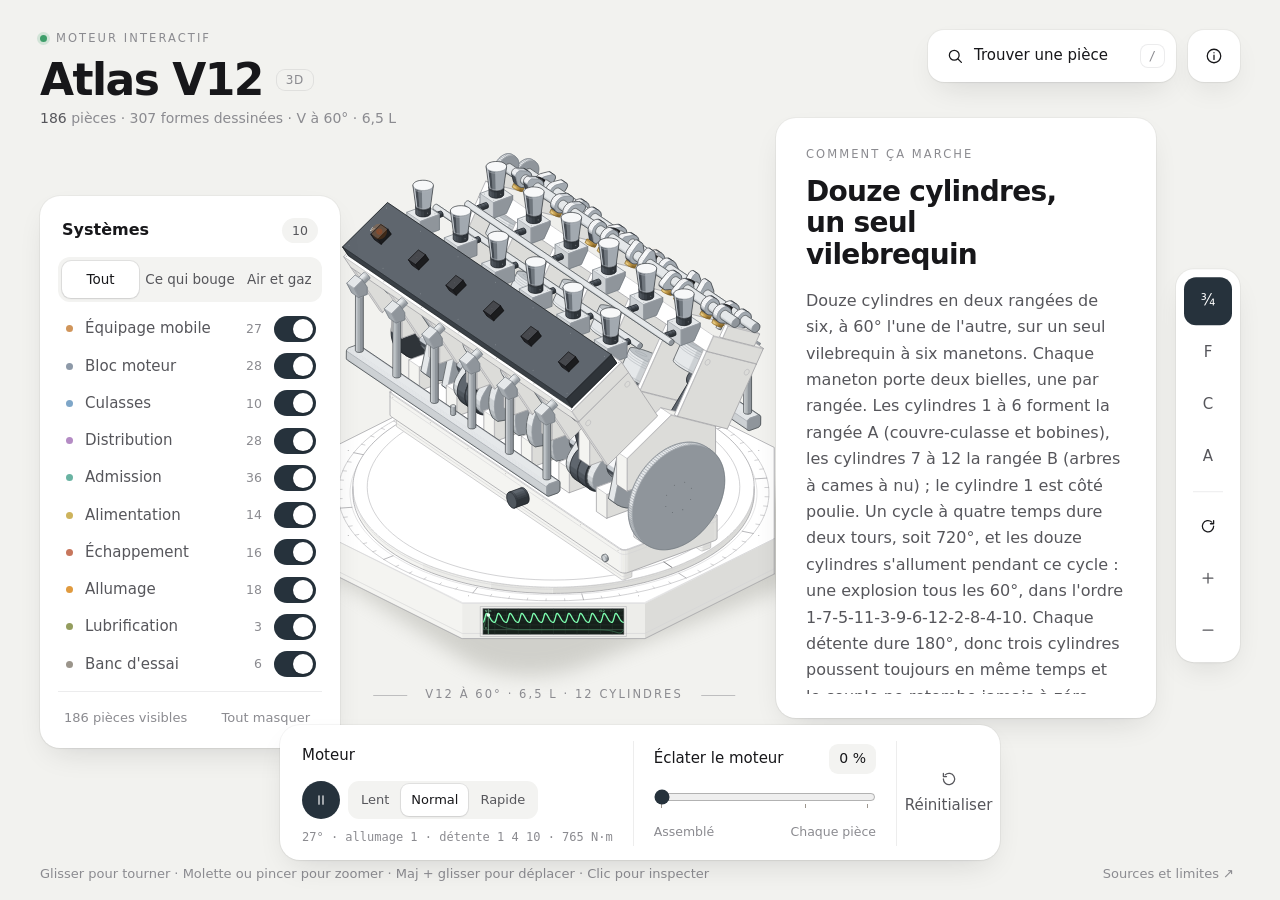
==== v12-light.html @ ca73484e "Deploy Atlas V12 to GitHub Pages" ====
<!doctype html><html lang="fr"><head><meta charset="utf-8"><meta name="viewport" content="width=device-width, initial-scale=1"><title>Atlas V12 · moteur interactif</title><style>
.iso{
  --anatomy-page:#0b0b0b;--anatomy-card:#131313;--anatomy-text:#a3a3a3;--anatomy-strong:#e6e6e6;--anatomy-muted:#6e6e6e;
  --anatomy-paper:#131313;--anatomy-face:#1b1b1b;--anatomy-top:#1c1c1c;
  --anatomy-shade-0:#0f0f0f;--anatomy-shade-1:#121212;--anatomy-shade-2:#151515;--anatomy-shade-3:#181818;
  --anatomy-lit-top:#262626;--anatomy-lit-shade:#1d1d1d;
  --anatomy-hi:#d4d4d4;--anatomy-mid:#6a6a6a;--anatomy-lo:#3e3e3e;--anatomy-faint:#2a2a2a;--anatomy-lit:#ffffff;
  --anatomy-halo:#050505;--anatomy-halo-opacity:.9;--anatomy-dot:#e6e6e6;
  --anatomy-red:#ff6b6b;--anatomy-green:#6be0a0;--anatomy-blue:#6b9bff;
  --anatomy-weight:.6px;--anatomy-ease:cubic-bezier(.32,.72,0,1);
  --anatomy-mono:ui-monospace,"SF Mono",Menlo,Consolas,monospace;
  --anatomy-lift:inset 0 1px 0 0 #ffffff0a,inset 0 0 0 1px #ffffff06,0 0 0 1px #00000026,0 1px 1px -.5px #00000014,0 3px 3px -1.5px #00000014,0 6px 6px -3px #00000014,0 12px 12px -6px #00000014;
}
.iso[data-theme="light"]{
  --anatomy-page:#f2f2ef;--anatomy-card:#fbfbfa;--anatomy-text:#57575a;--anatomy-strong:#18181a;--anatomy-muted:#8c8c90;
  --anatomy-paper:#fbfbfa;--anatomy-face:#ffffff;--anatomy-top:#ffffff;
  --anatomy-shade-0:#dcdcd9;--anatomy-shade-1:#e5e5e2;--anatomy-shade-2:#ededea;--anatomy-shade-3:#f4f4f1;
  --anatomy-lit-top:#ffffff;--anatomy-lit-shade:#eeeeeb;
  --anatomy-hi:#26262a;--anatomy-mid:#8a8a8f;--anatomy-lo:#b4b4b8;--anatomy-faint:#d4d4d6;--anatomy-lit:#000000;
  --anatomy-halo:#8a8a80;--anatomy-halo-opacity:.32;--anatomy-dot:#3a3a3e;
  --anatomy-red:#e5484d;--anatomy-green:#30a46c;--anatomy-blue:#3e63dd;
  --anatomy-lift:inset 0 1px 0 0 #ffffff,0 0 0 1px #0000000f,0 1px 1px -.5px #0000000a,0 3px 3px -1.5px #0000000a,0 6px 6px -3px #0000000a,0 12px 12px -6px #0000000a;
}
.iso-svg{display:block;width:100%;height:auto;overflow:visible}
.iso-svg path,.iso-svg circle{vector-effect:non-scaling-stroke}
.iso-fill{fill:var(--anatomy-paper);stroke:none}
.iso-solid[data-lit]>.iso-fill{fill:var(--anatomy-face)}
.iso-shade,.iso-top{stroke:none}
.iso-shade[data-shade="0"]{fill:var(--anatomy-shade-0)}
.iso-shade[data-shade="1"]{fill:var(--anatomy-shade-1)}
.iso-shade[data-shade="2"]{fill:var(--anatomy-shade-2)}
.iso-shade[data-shade="3"]{fill:var(--anatomy-shade-3)}
.iso-top{fill:var(--anatomy-top)}
.iso-solid[data-lit]>.iso-top{fill:var(--anatomy-lit-top)}
.iso-solid[data-lit]>.iso-shade{fill:var(--anatomy-lit-shade)}
.iso-solid[data-seamless]>.iso-shade,.iso-solid[data-seamless]>.iso-top{stroke-width:.4;stroke-linejoin:round}
.iso-solid[data-seamless]>.iso-shade[data-shade="0"]{stroke:var(--anatomy-shade-0)}
.iso-solid[data-seamless]>.iso-shade[data-shade="1"]{stroke:var(--anatomy-shade-1)}
.iso-solid[data-seamless]>.iso-shade[data-shade="2"]{stroke:var(--anatomy-shade-2)}
.iso-solid[data-seamless]>.iso-shade[data-shade="3"]{stroke:var(--anatomy-shade-3)}
.iso-solid[data-seamless]>.iso-top{stroke:var(--anatomy-top)}
.iso-solid[data-seamless][data-lit]>.iso-top{stroke:var(--anatomy-lit-top)}
.iso-solid[data-seamless][data-lit]>.iso-shade{stroke:var(--anatomy-lit-shade)}
.iso-solid[data-lit]>.iso-edge{stroke:var(--anatomy-lit)}
.iso-halo{fill:var(--anatomy-halo);stroke:none;filter:blur(9px);opacity:var(--anatomy-halo-opacity);transform:translateY(3px)}
.iso-line{fill:none;stroke:var(--anatomy-lo);stroke-width:var(--anatomy-weight);stroke-linecap:round;stroke-linejoin:round}
.iso-line[data-tone="hi"]{stroke:var(--anatomy-hi)}
.iso-line[data-tone="mid"]{stroke:var(--anatomy-mid)}
.iso-line[data-tone="lo"]{stroke:var(--anatomy-lo)}
.iso-line[data-tone="faint"]{stroke:var(--anatomy-faint)}
.iso-line[data-tone="lit"]{stroke:var(--anatomy-lit)}
.iso-line[data-tone="red"]{stroke:var(--anatomy-red)}
.iso-line[data-tone="green"]{stroke:var(--anatomy-green)}
.iso-line[data-tone="blue"]{stroke:var(--anatomy-blue)}
.iso-line[data-dotted]{stroke-dasharray:.01 3.5;stroke-width:1}
.iso-line[data-dashed]{stroke-dasharray:3 3}
.iso-line[data-flow]{stroke-dasharray:2 6}
.iso-wire-end{fill:var(--anatomy-paper);stroke:var(--anatomy-lo);stroke-width:var(--anatomy-weight)}
.iso-wire[data-tone="hi"] .iso-wire-end{stroke:var(--anatomy-hi)}
.iso-wire[data-tone="mid"] .iso-wire-end{stroke:var(--anatomy-mid)}
.iso-wire[data-tone="faint"] .iso-wire-end{stroke:var(--anatomy-faint)}
.iso-wire[data-tone="lit"] .iso-wire-end{stroke:var(--anatomy-lit)}
.iso-dots circle{fill:var(--anatomy-dot);stroke:none;opacity:.32}
.iso-dots[data-tone="hi"] circle{opacity:.85}
.iso-dots[data-tone="mid"] circle{opacity:.45}
.iso-dots[data-tone="lo"] circle{opacity:.22}
.iso-dots[data-tone="faint"] circle{opacity:.12}
.iso-face-text{fill:var(--anatomy-mid);font-family:var(--anatomy-mono);letter-spacing:.04em}
.iso-face-text[data-tone="hi"]{fill:var(--anatomy-hi)}
.iso-face-text[data-tone="lo"]{fill:var(--anatomy-lo)}
.iso-face-text[data-tone="faint"]{fill:var(--anatomy-faint)}
.tb-body{fill:var(--anatomy-shade-2);stroke:none}
.tb-shine{fill:var(--anatomy-top);stroke:none}
.tb-shade{fill:var(--anatomy-shade-0);stroke:none}
.tb-ring{fill:none;stroke:var(--anatomy-lo);stroke-width:.45;stroke-linecap:butt;stroke-linejoin:round}
.tb-ring[data-tone="mid"]{stroke:var(--anatomy-mid)}
.tb-ring[data-tone="faint"]{stroke:var(--anatomy-faint)}
.tb-ring[data-tone="hi"]{stroke:var(--anatomy-hi)}
@keyframes iso-flow{to{stroke-dashoffset:-32}}
@keyframes iso-pulse{0%,100%{opacity:.18}12%{opacity:1}40%{opacity:.18}}
.iso-line[data-flow]{animation:iso-flow 1600ms linear infinite}
.iso-dots circle[data-pulse]{animation:iso-pulse 1600ms steps(1,end) infinite;animation-delay:var(--pulse-at,0ms)}
.iso-figure{margin:32px 0 36px}
.iso-plate{position:relative;padding:52px 24px;border-radius:0;background:var(--anatomy-card);box-shadow:0 0 0 1px var(--anatomy-mid);--anatomy-paper:var(--anatomy-card)}
.iso-plate-corners{position:absolute;inset:18px 20px;pointer-events:none}
.iso-plate-corner{position:absolute;color:var(--anatomy-muted);font-family:var(--anatomy-mono);font-size:10.5px;line-height:1;letter-spacing:.04em;white-space:nowrap}
.iso-plate-corner[data-corner="fig"]{top:0;left:0;color:var(--anatomy-text)}
.iso-plate-corner[data-corner="title"]{top:0;right:0;text-transform:uppercase;letter-spacing:.1em}
.iso-plate-corner[data-corner="hint"]{bottom:0;left:0;text-transform:uppercase;letter-spacing:.1em}
.iso-plate-corner[data-corner="readout"]{right:0;bottom:0;color:var(--anatomy-text);font-variant-numeric:tabular-nums}
.iso-plate .iso-svg{margin:0 auto}
.iso-legend{display:grid;gap:8px;margin-top:12px;color:var(--anatomy-muted);font-size:13px;line-height:1.55}
.iso-keys{display:flex;flex-wrap:wrap;gap:6px 18px}
.iso-key{display:inline-flex;align-items:center;gap:7px}
.iso-swatch{width:16px;height:10px;flex:none;overflow:visible}
.iso-swatch path{fill:none;stroke:var(--anatomy-hi);stroke-width:1;vector-effect:non-scaling-stroke;stroke-linejoin:round;stroke-linecap:round}
.iso-swatch[data-mark="raised"] path,.iso-swatch[data-mark="flat"] path{stroke:var(--anatomy-mid)}
.iso-swatch[data-mark="lit"] path{stroke:var(--anatomy-lit)}
.iso-swatch[data-mark="dim"] path{stroke:var(--anatomy-lo)}
.iso-swatch[data-mark="dotted"] path{stroke-dasharray:.01 3;stroke-width:1.4}
.iso-swatch[data-mark="dashed"] path{stroke-dasharray:3 2.5}
.iso-swatch[data-mark="red"] path{stroke:var(--anatomy-red)}
.iso-swatch[data-mark="green"] path{stroke:var(--anatomy-green)}
.iso-swatch[data-mark="blue"] path{stroke:var(--anatomy-blue)}
.iso-swatch-crease{stroke:var(--anatomy-lo)!important}
@media (max-width:560px){.iso-plate{padding:48px 12px 70px}.iso-plate-corner[data-corner="hint"]{bottom:18px}}
@media (prefers-reduced-motion:reduce){.iso-line[data-flow],.iso-dots circle[data-pulse]{animation:none}}

*{box-sizing:border-box}
html{color-scheme:dark}
body[data-theme="light"]{color-scheme:light}
body{margin:0;background:var(--anatomy-page);color:var(--anatomy-text);font:14px/1.6 ui-sans-serif,system-ui,-apple-system,"Segoe UI",sans-serif;-webkit-font-smoothing:antialiased}
.iso-page{width:min(1600px,100% - 32px);margin:64px auto 96px}
</style></head><body class="iso" data-theme="light"><main class="iso-page"><style>.iso-live{--tn-0:var(--anatomy-shade-0);--tn-1:var(--anatomy-shade-1);--tn-2:var(--anatomy-shade-2);--tn-3:var(--anatomy-shade-3);--tn-4:var(--anatomy-top)}
.iso-live [data-mat]{--tn-0:var(--anatomy-shade-0);--tn-1:var(--anatomy-shade-1);--tn-2:var(--anatomy-shade-2);--tn-3:var(--anatomy-shade-3);--tn-4:var(--anatomy-top)}
.iso-live [data-lit]{--tn-0:var(--anatomy-lit-shade);--tn-1:var(--anatomy-lit-shade);--tn-2:var(--anatomy-lit-shade);--tn-3:var(--anatomy-lit-shade);--tn-4:var(--anatomy-lit-top)}
.iso-tn{stroke-width:.4;stroke-linejoin:round;--ta:var(--tn-0);--tb:var(--tn-1);fill:color-mix(in srgb,var(--ta) calc(100% - var(--f,0) * 100%),var(--tb));stroke:color-mix(in srgb,var(--ta) calc(100% - var(--f,0) * 100%),var(--tb))}
.iso-tn[data-b="1"]{--ta:var(--tn-1);--tb:var(--tn-2)}
.iso-tn[data-b="2"]{--ta:var(--tn-2);--tb:var(--tn-3)}
.iso-tn[data-b="3"]{--ta:var(--tn-3);--tb:var(--tn-4)}
[data-mat="gold"]{--anatomy-paper:#3f3521;--anatomy-face:#4b3f28;--anatomy-top:#5a4c31;--anatomy-shade-0:#2b2416;--anatomy-shade-1:#352c1b;--anatomy-shade-2:#3f3521;--anatomy-shade-3:#4b3f28;--anatomy-lit-top:#6a5a3b;--anatomy-lit-shade:#4f4329;--anatomy-hi:#e6d2a3;--anatomy-mid:#8a7550;--anatomy-lo:#5e4e33;--anatomy-faint:#463a26;--anatomy-dot:#e6d2a3;--anatomy-lit:#fff3d6;--mat-body:#4a3e27;--mat-shine:#8c7853;--mat-shade:#251f13;--mat-edge:#e6d2a3}
.iso[data-theme="light"] [data-mat="gold"]{--anatomy-paper:#d3bb88;--anatomy-face:#e4d2a8;--anatomy-top:#f1e5c6;--anatomy-shade-0:#a1844f;--anatomy-shade-1:#bc9f69;--anatomy-shade-2:#d3bb88;--anatomy-shade-3:#e4d2a8;--anatomy-lit-top:#f8efd8;--anatomy-lit-shade:#dfcb9c;--anatomy-hi:#4b3920;--anatomy-mid:#86693f;--anatomy-lo:#a98c5b;--anatomy-faint:#c1a676;--anatomy-dot:#4a381f;--anatomy-lit:#2a1d0c;--mat-body:#cdb07a;--mat-shine:#f3e8cc;--mat-shade:#8e7044;--mat-edge:#4b3920}
.iso[data-theme="dark"] [data-mat="gold"]{--anatomy-paper:#3f3521;--anatomy-face:#4b3f28;--anatomy-top:#5a4c31;--anatomy-shade-0:#2b2416;--anatomy-shade-1:#352c1b;--anatomy-shade-2:#3f3521;--anatomy-shade-3:#4b3f28;--anatomy-lit-top:#6a5a3b;--anatomy-lit-shade:#4f4329;--anatomy-hi:#e6d2a3;--anatomy-mid:#8a7550;--anatomy-lo:#5e4e33;--anatomy-faint:#463a26;--anatomy-dot:#e6d2a3;--anatomy-lit:#fff3d6;--mat-body:#4a3e27;--mat-shine:#8c7853;--mat-shade:#251f13;--mat-edge:#e6d2a3}
[data-mat="chrome"]{--anatomy-paper:#2a2e32;--anatomy-face:#4a5056;--anatomy-top:#6e757c;--anatomy-shade-0:#2e3236;--anatomy-shade-1:#24272b;--anatomy-shade-2:#1a1d20;--anatomy-shade-3:#4a5056;--anatomy-lit-top:#848b92;--anatomy-lit-shade:#3a3f44;--anatomy-hi:#dfe3e7;--anatomy-mid:#7c838a;--anatomy-lo:#4d5359;--anatomy-faint:#363b40;--anatomy-dot:#e4e7ea;--anatomy-lit:#ffffff;--mat-body:#34393e;--mat-shine:#9aa1a8;--mat-shade:#16191b;--mat-edge:#dfe3e7}
.iso[data-theme="light"] [data-mat="chrome"]{--anatomy-paper:#8e959c;--anatomy-face:#c3c8cd;--anatomy-top:#f7f8f9;--anatomy-shade-0:#a2a9b0;--anatomy-shade-1:#6f767d;--anatomy-shade-2:#454b52;--anatomy-shade-3:#cacfd4;--anatomy-lit-top:#ffffff;--anatomy-lit-shade:#bcc2c8;--anatomy-hi:#202428;--anatomy-mid:#585e65;--anatomy-lo:#878d94;--anatomy-faint:#a9afb5;--anatomy-dot:#2a2e33;--anatomy-lit:#000000;--mat-body:#8b9299;--mat-shine:#fbfcfd;--mat-shade:#3c4248;--mat-edge:#202428}
.iso[data-theme="dark"] [data-mat="chrome"]{--anatomy-paper:#2a2e32;--anatomy-face:#4a5056;--anatomy-top:#6e757c;--anatomy-shade-0:#2e3236;--anatomy-shade-1:#24272b;--anatomy-shade-2:#1a1d20;--anatomy-shade-3:#4a5056;--anatomy-lit-top:#848b92;--anatomy-lit-shade:#3a3f44;--anatomy-hi:#dfe3e7;--anatomy-mid:#7c838a;--anatomy-lo:#4d5359;--anatomy-faint:#363b40;--anatomy-dot:#e4e7ea;--anatomy-lit:#ffffff;--mat-body:#34393e;--mat-shine:#9aa1a8;--mat-shade:#16191b;--mat-edge:#dfe3e7}
[data-mat="steel"]{--anatomy-paper:#2c3034;--anatomy-face:#34393d;--anatomy-top:#3e4348;--anatomy-shade-0:#1f2225;--anatomy-shade-1:#25292c;--anatomy-shade-2:#2c3034;--anatomy-shade-3:#34393d;--anatomy-lit-top:#4a5056;--anatomy-lit-shade:#33383c;--anatomy-hi:#d0d4d8;--anatomy-mid:#727980;--anatomy-lo:#4a5056;--anatomy-faint:#33383d;--anatomy-dot:#d8dce0;--anatomy-lit:#ffffff;--mat-body:#30353a;--mat-shine:#5c6369;--mat-shade:#1a1d20;--mat-edge:#d0d4d8}
.iso[data-theme="light"] [data-mat="steel"]{--anatomy-paper:#b8bdc1;--anatomy-face:#cdd1d4;--anatomy-top:#e5e8ea;--anatomy-shade-0:#8f959b;--anatomy-shade-1:#a4aaaf;--anatomy-shade-2:#b8bdc1;--anatomy-shade-3:#cdd1d4;--anatomy-lit-top:#f1f3f4;--anatomy-lit-shade:#c6cacd;--anatomy-hi:#2b2f33;--anatomy-mid:#6b7177;--anatomy-lo:#959ba1;--anatomy-faint:#aeb3b8;--anatomy-dot:#33373b;--anatomy-lit:#000000;--mat-body:#b3b8bd;--mat-shine:#eef0f2;--mat-shade:#7d8389;--mat-edge:#2b2f33}
.iso[data-theme="dark"] [data-mat="steel"]{--anatomy-paper:#2c3034;--anatomy-face:#34393d;--anatomy-top:#3e4348;--anatomy-shade-0:#1f2225;--anatomy-shade-1:#25292c;--anatomy-shade-2:#2c3034;--anatomy-shade-3:#34393d;--anatomy-lit-top:#4a5056;--anatomy-lit-shade:#33383c;--anatomy-hi:#d0d4d8;--anatomy-mid:#727980;--anatomy-lo:#4a5056;--anatomy-faint:#33383d;--anatomy-dot:#d8dce0;--anatomy-lit:#ffffff;--mat-body:#30353a;--mat-shine:#5c6369;--mat-shade:#1a1d20;--mat-edge:#d0d4d8}
[data-mat="gunmetal"]{--anatomy-paper:#1d2125;--anatomy-face:#22272b;--anatomy-top:#2a2f34;--anatomy-shade-0:#15181b;--anatomy-shade-1:#191c20;--anatomy-shade-2:#1d2125;--anatomy-shade-3:#22272b;--anatomy-lit-top:#323840;--anatomy-lit-shade:#20252a;--anatomy-hi:#a9b0b7;--anatomy-mid:#5c636a;--anatomy-lo:#3a4046;--anatomy-faint:#2a2f34;--anatomy-dot:#b8bec4;--anatomy-lit:#ffffff;--mat-body:#1f2327;--mat-shine:#3a4046;--mat-shade:#111316;--mat-edge:#a9b0b7}
.iso[data-theme="light"] [data-mat="gunmetal"]{--anatomy-paper:#444a51;--anatomy-face:#50575e;--anatomy-top:#5f666e;--anatomy-shade-0:#2f3439;--anatomy-shade-1:#393f45;--anatomy-shade-2:#444a51;--anatomy-shade-3:#50575e;--anatomy-lit-top:#6d757d;--anatomy-lit-shade:#4b5258;--anatomy-hi:#0f1113;--anatomy-mid:#1d2125;--anatomy-lo:#272b30;--anatomy-faint:#30353a;--anatomy-dot:#b0b5ba;--anatomy-lit:#000000;--mat-body:#3d4349;--mat-shine:#6e757c;--mat-shade:#24282c;--mat-edge:#0f1113}
.iso[data-theme="dark"] [data-mat="gunmetal"]{--anatomy-paper:#1d2125;--anatomy-face:#22272b;--anatomy-top:#2a2f34;--anatomy-shade-0:#15181b;--anatomy-shade-1:#191c20;--anatomy-shade-2:#1d2125;--anatomy-shade-3:#22272b;--anatomy-lit-top:#323840;--anatomy-lit-shade:#20252a;--anatomy-hi:#a9b0b7;--anatomy-mid:#5c636a;--anatomy-lo:#3a4046;--anatomy-faint:#2a2f34;--anatomy-dot:#b8bec4;--anatomy-lit:#ffffff;--mat-body:#1f2327;--mat-shine:#3a4046;--mat-shade:#111316;--mat-edge:#a9b0b7}
[data-mat="rubber"]{--anatomy-paper:#121213;--anatomy-face:#161618;--anatomy-top:#1c1c1f;--anatomy-shade-0:#0c0c0d;--anatomy-shade-1:#0f0f10;--anatomy-shade-2:#121213;--anatomy-shade-3:#161618;--anatomy-lit-top:#232327;--anatomy-lit-shade:#141416;--anatomy-hi:#8c8e92;--anatomy-mid:#4a4c50;--anatomy-lo:#2c2d30;--anatomy-faint:#1f2023;--anatomy-dot:#9a9ca0;--anatomy-lit:#ffffff;--mat-body:#131315;--mat-shine:#2b2c30;--mat-shade:#0a0a0b;--mat-edge:#8c8e92}
.iso[data-theme="light"] [data-mat="rubber"]{--anatomy-paper:#2a2b2e;--anatomy-face:#34363a;--anatomy-top:#46484d;--anatomy-shade-0:#1b1c1e;--anatomy-shade-1:#222326;--anatomy-shade-2:#2a2b2e;--anatomy-shade-3:#34363a;--anatomy-lit-top:#55575c;--anatomy-lit-shade:#2f3134;--anatomy-hi:#070708;--anatomy-mid:#111214;--anatomy-lo:#18191b;--anatomy-faint:#1f2023;--anatomy-dot:#6a6c70;--anatomy-lit:#000000;--mat-body:#27282b;--mat-shine:#5b5d62;--mat-shade:#121314;--mat-edge:#050506}
.iso[data-theme="dark"] [data-mat="rubber"]{--anatomy-paper:#121213;--anatomy-face:#161618;--anatomy-top:#1c1c1f;--anatomy-shade-0:#0c0c0d;--anatomy-shade-1:#0f0f10;--anatomy-shade-2:#121213;--anatomy-shade-3:#161618;--anatomy-lit-top:#232327;--anatomy-lit-shade:#141416;--anatomy-hi:#8c8e92;--anatomy-mid:#4a4c50;--anatomy-lo:#2c2d30;--anatomy-faint:#1f2023;--anatomy-dot:#9a9ca0;--anatomy-lit:#ffffff;--mat-body:#131315;--mat-shine:#2b2c30;--mat-shade:#0a0a0b;--mat-edge:#8c8e92}
[data-mat="brass"]{--anatomy-paper:#3d3017;--anatomy-face:#49391c;--anatomy-top:#574523;--anatomy-shade-0:#2a210f;--anatomy-shade-1:#332813;--anatomy-shade-2:#3d3017;--anatomy-shade-3:#49391c;--anatomy-lit-top:#66522b;--anatomy-lit-shade:#45371b;--anatomy-hi:#e9cf8a;--anatomy-mid:#8e7438;--anatomy-lo:#5e4c25;--anatomy-faint:#44371c;--anatomy-dot:#e9cf8a;--anatomy-lit:#fff0c8;--mat-body:#433419;--mat-shine:#8a6f36;--mat-shade:#21190b;--mat-edge:#e9cf8a}
.iso[data-theme="light"] [data-mat="brass"]{--anatomy-paper:#bd9646;--anatomy-face:#d2ad5b;--anatomy-top:#e6c87e;--anatomy-shade-0:#8a6a2c;--anatomy-shade-1:#a47f38;--anatomy-shade-2:#bd9646;--anatomy-shade-3:#d2ad5b;--anatomy-lit-top:#f0d796;--anatomy-lit-shade:#c8a252;--anatomy-hi:#3f2e0e;--anatomy-mid:#765a24;--anatomy-lo:#9a7a3c;--anatomy-faint:#b08c46;--anatomy-dot:#3a2a0c;--anatomy-lit:#1f1606;--mat-body:#b8913f;--mat-shine:#efd795;--mat-shade:#7d5f26;--mat-edge:#3f2e0e}
.iso[data-theme="dark"] [data-mat="brass"]{--anatomy-paper:#3d3017;--anatomy-face:#49391c;--anatomy-top:#574523;--anatomy-shade-0:#2a210f;--anatomy-shade-1:#332813;--anatomy-shade-2:#3d3017;--anatomy-shade-3:#49391c;--anatomy-lit-top:#66522b;--anatomy-lit-shade:#45371b;--anatomy-hi:#e9cf8a;--anatomy-mid:#8e7438;--anatomy-lo:#5e4c25;--anatomy-faint:#44371c;--anatomy-dot:#e9cf8a;--anatomy-lit:#fff0c8;--mat-body:#433419;--mat-shine:#8a6f36;--mat-shade:#21190b;--mat-edge:#e9cf8a}
[data-mat="copper"]{--anatomy-paper:#3d1f13;--anatomy-face:#492617;--anatomy-top:#582e1c;--anatomy-shade-0:#2a160d;--anatomy-shade-1:#331a10;--anatomy-shade-2:#3d1f13;--anatomy-shade-3:#492617;--anatomy-lit-top:#673722;--anatomy-lit-shade:#432215;--anatomy-hi:#eaa985;--anatomy-mid:#8f5236;--anatomy-lo:#5f3624;--anatomy-faint:#45271a;--anatomy-dot:#eaa985;--anatomy-lit:#ffe0cc;--mat-body:#42221a;--mat-shine:#8a4c31;--mat-shade:#1f0f08;--mat-edge:#eaa985}
.iso[data-theme="light"] [data-mat="copper"]{--anatomy-paper:#b3633e;--anatomy-face:#c9784f;--anatomy-top:#df9670;--anatomy-shade-0:#7c4128;--anatomy-shade-1:#9a5132;--anatomy-shade-2:#b3633e;--anatomy-shade-3:#c9784f;--anatomy-lit-top:#eaa985;--anatomy-lit-shade:#be6d46;--anatomy-hi:#3a1a0c;--anatomy-mid:#6e3820;--anatomy-lo:#925037;--anatomy-faint:#a65d3f;--anatomy-dot:#3a1a0c;--anatomy-lit:#1c0b04;--mat-body:#ad5f3b;--mat-shine:#f0b896;--mat-shade:#6e3720;--mat-edge:#3a1a0c}
.iso[data-theme="dark"] [data-mat="copper"]{--anatomy-paper:#3d1f13;--anatomy-face:#492617;--anatomy-top:#582e1c;--anatomy-shade-0:#2a160d;--anatomy-shade-1:#331a10;--anatomy-shade-2:#3d1f13;--anatomy-shade-3:#492617;--anatomy-lit-top:#673722;--anatomy-lit-shade:#432215;--anatomy-hi:#eaa985;--anatomy-mid:#8f5236;--anatomy-lo:#5f3624;--anatomy-faint:#45271a;--anatomy-dot:#eaa985;--anatomy-lit:#ffe0cc;--mat-body:#42221a;--mat-shine:#8a4c31;--mat-shade:#1f0f08;--mat-edge:#eaa985}
[data-mat] .tb-body{fill:var(--mat-body)}
[data-mat] .tb-shine{fill:var(--mat-shine)}
[data-mat] .tb-shade{fill:var(--mat-shade)}
[data-mat] .tb-edge{stroke:var(--mat-edge)}
.tb[data-hue="red"]{--tb-ink:var(--anatomy-red)}
.tb[data-hue="green"]{--tb-ink:var(--anatomy-green)}
.tb[data-hue="blue"]{--tb-ink:var(--anatomy-blue)}
.tb[data-hue] .tb-body{fill:color-mix(in srgb,var(--tb-ink) 54%,var(--anatomy-shade-2))}
.tb[data-hue] .tb-shine{fill:color-mix(in srgb,var(--tb-ink) 16%,var(--anatomy-top))}
.tb[data-hue] .tb-shade{fill:color-mix(in srgb,var(--tb-ink) 30%,var(--anatomy-hi))}
.tb[data-hue] .tb-edge{stroke:color-mix(in srgb,var(--tb-ink) 38%,var(--anatomy-hi))}
.tb[data-hue][data-mat] .tb-body{fill:color-mix(in srgb,var(--tb-ink) 62%,var(--mat-body))}
.tb[data-hue][data-mat] .tb-shine{fill:color-mix(in srgb,var(--tb-ink) 22%,var(--mat-shine))}
.tb[data-hue][data-mat] .tb-shade{fill:color-mix(in srgb,var(--tb-ink) 46%,var(--mat-shade))}
.tb[data-hue][data-mat] .tb-edge{stroke:color-mix(in srgb,var(--tb-ink) 30%,var(--mat-edge))}
.iso-turn{position:relative}
.iso-turn>.iso-layer{position:absolute;inset:0;width:100%;height:100%;pointer-events:none}
/* every colour is a token: dark values first, light overrides after, dark again for a dark page section on a light page */
.v12-app {
  --v12-card: #161616;
  --v12-card-2: #202020;
  --v12-line: rgba(255, 255, 255, 0.08);
  --v12-strong: #ececec;
  --v12-text: #a6a6a6;
  --v12-muted: #727272;
  --v12-ink: #e9e9e9;
  --v12-ink-text: #111111;
  --v12-switch-off: #3a3a3a;
  --v12-shadow: 0 0 0 1px rgba(255, 255, 255, 0.05), 0 12px 32px -10px rgba(0, 0, 0, 0.7);
  --v12-live: #5cc98d;
  --v12-focus: #7cc8bd;
  /* the selected piece's ramp, darkest shade to lit top, and its line tones */
  --v12-pick-0: #123c39;
  --v12-pick-1: #17504b;
  --v12-pick-2: #1d645e;
  --v12-pick-3: #247a72;
  --v12-pick-4: #2f938a;
  --v12-pick-hi: #bdf2ea;
  --v12-pick-mid: #6cc6bb;
  --v12-pick-lo: #3a8e85;
  --v12-hover: #8fd8cd;
}
.iso[data-theme="light"] .v12-app {
  --v12-card: #ffffff;
  --v12-card-2: #f3f3f1;
  --v12-line: rgba(24, 24, 26, 0.08);
  --v12-strong: #17171a;
  --v12-text: #56565b;
  --v12-muted: #8b8b90;
  --v12-ink: #26323c;
  --v12-ink-text: #ffffff;
  --v12-switch-off: #d6d6d8;
  --v12-shadow: 0 0 0 1px rgba(24, 24, 26, 0.04), 0 1px 2px rgba(24, 24, 26, 0.04), 0 12px 32px -12px rgba(24, 24, 26, 0.16);
  --v12-live: #3e9e6a;
  --v12-focus: #2f8f86;
  --v12-pick-0: #3f9d93;
  --v12-pick-1: #5bb2a8;
  --v12-pick-2: #7cc6bd;
  --v12-pick-3: #a3d9d2;
  --v12-pick-4: #d3efeb;
  --v12-pick-hi: #0f4f49;
  --v12-pick-mid: #2b7a71;
  --v12-pick-lo: #5aa79e;
  --v12-hover: #2b8a80;
}
.iso[data-theme="dark"] .v12-app {
  --v12-card: #161616;
  --v12-card-2: #202020;
  --v12-line: rgba(255, 255, 255, 0.08);
  --v12-strong: #ececec;
  --v12-text: #a6a6a6;
  --v12-muted: #727272;
  --v12-ink: #e9e9e9;
  --v12-ink-text: #111111;
  --v12-switch-off: #3a3a3a;
  --v12-shadow: 0 0 0 1px rgba(255, 255, 255, 0.05), 0 12px 32px -10px rgba(0, 0, 0, 0.7);
  --v12-live: #5cc98d;
  --v12-focus: #7cc8bd;
  --v12-pick-0: #123c39;
  --v12-pick-1: #17504b;
  --v12-pick-2: #1d645e;
  --v12-pick-3: #247a72;
  --v12-pick-4: #2f938a;
  --v12-pick-hi: #bdf2ea;
  --v12-pick-mid: #6cc6bb;
  --v12-pick-lo: #3a8e85;
  --v12-hover: #8fd8cd;
}

/* ── the drawing ─────────────────────────────────────────────────────────────── */
.v12-stage {
  cursor: grab;
  touch-action: none;
  --v12-label: #e6e1d6;
  --v12-flash-halo: rgba(255, 170, 60, 0.3);
  --v12-flash-core: rgba(255, 236, 190, 0.92);
  --v12-spark-halo: rgba(255, 160, 40, 0.38);
  --v12-spark-core: #fff5d2;
  --v12-glass: #0e1311;
  --v12-grid: #26332c;
  --v12-zero: #4f6a5c;
  --v12-sum: #7dffb0;
  --v12-single: #3f7a58;
  --v12-cursor: #b8ffd4;
  --v12-dot: #e8fff0;
  --v12-text: #8fdcae;
}
.iso[data-theme="light"] .v12-stage {
  --v12-label: #f2ede2;
  --v12-flash-halo: rgba(255, 128, 10, 0.38);
  --v12-flash-core: rgba(232, 84, 0, 0.88);
  --v12-spark-halo: rgba(255, 120, 0, 0.42);
  --v12-spark-core: #e85400;
  --v12-glass: #16201b;
}
.iso[data-theme="dark"] .v12-stage {
  --v12-label: #e6e1d6;
  --v12-flash-halo: rgba(255, 170, 60, 0.3);
  --v12-flash-core: rgba(255, 236, 190, 0.92);
  --v12-spark-halo: rgba(255, 160, 40, 0.38);
  --v12-spark-core: #fff5d2;
  --v12-glass: #0e1311;
}
.v12-stage[data-drag="turn"] { cursor: grabbing; }
.v12-stage[data-drag="pan"] { cursor: move; }
.v12-stage:focus { outline: none; }
.v12-stage:focus-visible { outline: 2px solid var(--v12-focus); outline-offset: 6px; border-radius: 12px; }
.v12-stage > svg { transform-origin: 0 0; transform: var(--v12-view, none); overflow: visible; }
.v12-stage .v12-label { fill: var(--v12-label); letter-spacing: 0.6px; }
.v12-flash, .v12-spark { pointer-events: none; }
.v12-flash-halo { fill: var(--v12-flash-halo); }
.v12-flash-core { fill: var(--v12-flash-core); }
.v12-spark-halo { fill: var(--v12-spark-halo); }
.v12-spark-core { fill: var(--v12-spark-core); }
.v12-screen-glass { fill: var(--v12-glass); }
.v12-trace { fill: none; stroke-linejoin: round; vector-effect: non-scaling-stroke; }
.v12-sum { stroke: var(--v12-sum); stroke-width: 1.3; }
.v12-single { stroke: var(--v12-single); stroke-width: 0.8; }
.v12-scope .v12-grid { stroke: var(--v12-grid); }
.v12-scope .v12-zero { stroke: var(--v12-zero); }
.v12-cursor-line { stroke: var(--v12-cursor); stroke-width: 0.7; vector-effect: non-scaling-stroke; opacity: 0.7; }
.v12-cursor-dot { fill: var(--v12-dot); }
.v12-screen-text { fill: var(--v12-text); font-family: ui-monospace, "SF Mono", Menlo, monospace; }
.v12-screen-text[data-k="sum"] { fill: var(--v12-sum); }
.v12-screen-text[data-k="single"] { fill: var(--v12-single); }

/* pieces answer the pointer although their layers do not; hidden pieces neither draw nor answer */
.v12-stage [data-name] { pointer-events: auto; }
.v12-stage [data-name][data-off] { visibility: hidden; }
.v12-stage [data-name]:not([data-off]) { visibility: visible; }
.v12-stage[data-isolated] > svg .iso-halo, .v12-stage[data-bare] > svg .iso-halo { visibility: hidden; }
/* « Chaque pièce »: the copies on the mat take the stage over; the engine behind them stops answering */
.v12-inv { position: absolute; inset: 0; pointer-events: none; }
.v12-inv > svg { width: 100%; height: 100%; transform-origin: 0 0; transform: var(--v12-view, none); overflow: visible; }
.v12-stage[data-inv] > svg [data-name] { pointer-events: none; }
.v12-inv-halo { filter: blur(3px); transform: translateY(1.5px); opacity: calc(var(--anatomy-halo-opacity) * var(--p, 1)); }
.v12-inv-halo[data-off] { display: none; }
.v12-inv-tab { fill: var(--c); stroke: var(--anatomy-lo); stroke-width: 0.6; }
/* the hovered piece takes the accent on its lines; the selected one on its faces too */
.v12-stage [data-name][data-hover] { --anatomy-hi: var(--v12-hover); --anatomy-mid: var(--v12-hover); --anatomy-lo: var(--v12-hover); --anatomy-faint: var(--v12-hover); }
.v12-stage [data-name][data-pick] {
  --anatomy-paper: var(--v12-pick-2);
  --anatomy-face: var(--v12-pick-3);
  --anatomy-top: var(--v12-pick-4);
  --anatomy-shade-0: var(--v12-pick-0);
  --anatomy-shade-1: var(--v12-pick-1);
  --anatomy-shade-2: var(--v12-pick-2);
  --anatomy-shade-3: var(--v12-pick-3);
  --anatomy-lit-top: var(--v12-pick-4);
  --anatomy-lit-shade: var(--v12-pick-2);
  --tn-0: var(--v12-pick-0);
  --tn-1: var(--v12-pick-1);
  --tn-2: var(--v12-pick-2);
  --tn-3: var(--v12-pick-3);
  --tn-4: var(--v12-pick-4);
  --anatomy-hi: var(--v12-pick-hi);
  --anatomy-mid: var(--v12-pick-mid);
  --anatomy-lo: var(--v12-pick-lo);
  --anatomy-faint: var(--v12-pick-lo);
}

/* ── the explorer around it ──────────────────────────────────────────────────── */
.iso-page:has(.v12-app) { width: 100%; margin: 0; }
.v12-app {
  position: relative;
  height: 100dvh;
  min-height: 560px;
  overflow: hidden;
  color: var(--v12-text);
  font: 15px/1.55 ui-sans-serif, system-ui, -apple-system, "Segoe UI", Inter, sans-serif;
  -webkit-font-smoothing: antialiased;
}
.v12-app button { font: inherit; color: inherit; }
.v12-i { width: 18px; height: 18px; flex: none; fill: none; stroke: currentColor; stroke-width: 1.7; stroke-linecap: round; stroke-linejoin: round; }
.v12-panel { background: var(--v12-card); border-radius: 20px; box-shadow: var(--v12-shadow); }
.v12-btn { display: inline-flex; align-items: center; justify-content: center; gap: 10px; border: 0; background: transparent; cursor: pointer; border-radius: 12px; }
.v12-btn:focus-visible, .v12-app [data-view]:focus-visible, .v12-app [data-act]:focus-visible, .v12-chip:focus-visible, .v12-member:focus-visible, .v12-sys-name:focus-visible { outline: 2px solid var(--v12-focus); outline-offset: 2px; }
.v12-icon { width: 36px; height: 36px; border-radius: 50%; color: var(--v12-text); }
.v12-icon:hover { background: var(--v12-card-2); color: var(--v12-strong); }
.v12-eyebrow { display: flex; align-items: center; gap: 9px; font-size: 11.5px; font-weight: 500; letter-spacing: 0.18em; text-transform: uppercase; color: var(--v12-muted); }
.v12-eyebrow i { width: 7px; height: 7px; border-radius: 50%; background: var(--c); }
.v12-pulse { width: 7px; height: 7px; border-radius: 50%; background: var(--v12-live); box-shadow: 0 0 0 3px color-mix(in srgb, var(--v12-live) 18%, transparent); }

.v12-head { position: absolute; z-index: 4; left: 40px; top: 30px; pointer-events: none; }
.v12-title { margin: 10px 0 6px; display: flex; align-items: center; gap: 14px; color: var(--v12-strong); font-size: 44px; line-height: 1; font-weight: 650; letter-spacing: -0.035em; }
.v12-badge { padding: 4px 9px; border-radius: 8px; box-shadow: 0 0 0 1px var(--v12-line); font-size: 12px; font-weight: 500; letter-spacing: 0.04em; color: var(--v12-muted); }
.v12-sub { margin: 0; font-size: 14px; color: var(--v12-muted); font-variant-numeric: tabular-nums; }
.v12-sub b { font-weight: 500; color: var(--v12-text); }

.v12-tools { position: absolute; z-index: 4; right: 40px; top: 30px; display: flex; gap: 12px; }
.v12-tools > .v12-btn { height: 52px; background: var(--v12-card); box-shadow: var(--v12-shadow); border-radius: 16px; color: var(--v12-strong); }
.v12-find { padding: 0 12px 0 18px; min-width: 248px; justify-content: flex-start; font-size: 15px; }
.v12-find span { flex: 1; text-align: left; }
.v12-find kbd { font: 12px/1 var(--anatomy-mono); padding: 5px 8px; border-radius: 7px; box-shadow: 0 0 0 1px var(--v12-line); color: var(--v12-muted); }
.v12-tools > .v12-icon { width: 52px; }

/* systems */
.v12-systems { position: absolute; z-index: 4; left: 40px; top: 50%; transform: translateY(-46%); width: 300px; max-height: calc(100dvh - 290px); display: flex; flex-direction: column; padding: 20px 18px 14px; }
.v12-panel-head { display: flex; align-items: center; gap: 10px; padding: 2px 4px 14px; color: var(--v12-strong); font-size: 16px; font-weight: 600; }
.v12-panel-head > span { flex: 1; }
.v12-pill { min-width: 34px; padding: 3px 10px; border-radius: 99px; background: var(--v12-card-2); font-size: 12.5px; font-weight: 500; text-align: center; color: var(--v12-text); }
.v12-presets { display: grid; grid-template-columns: repeat(3, 1fr); gap: 2px; padding: 4px; margin-bottom: 8px; border-radius: 12px; background: var(--v12-card-2); }
.v12-presets button { border: 0; background: transparent; padding: 8px 4px; border-radius: 9px; font-size: 13.5px; color: var(--v12-text); cursor: pointer; white-space: nowrap; }
.v12-presets button[aria-pressed="true"] { background: var(--v12-card); color: var(--v12-strong); box-shadow: 0 1px 2px rgba(0, 0, 0, 0.08), 0 0 0 1px var(--v12-line); }
.v12-sys-list { list-style: none; margin: 0; padding: 0 2px; overflow-y: auto; overscroll-behavior: contain; flex: 1; min-height: 0; }
.v12-sys { display: flex; align-items: center; gap: 6px; }
.v12-sys-name { flex: 1; min-width: 0; display: flex; align-items: center; gap: 12px; padding: 7px 6px; border: 0; background: none; border-radius: 10px; cursor: pointer; text-align: left; color: var(--v12-strong); font-size: 15px; }
.v12-sys-name:hover { background: var(--v12-card-2); }
.v12-sys-name i { width: 7px; height: 7px; border-radius: 50%; background: var(--c); flex: none; }
.v12-sys-name span { flex: 1; min-width: 0; overflow: hidden; text-overflow: ellipsis; white-space: nowrap; }
.v12-sys-name b { font-weight: 400; font-size: 12.5px; color: var(--v12-muted); font-variant-numeric: tabular-nums; }
.v12-sys:not([data-on]) .v12-sys-name { color: var(--v12-muted); }
.v12-switch { position: relative; flex: none; width: 42px; height: 26px; margin-right: 4px; cursor: pointer; }
.v12-switch input { position: absolute; inset: 0; opacity: 0; margin: 0; cursor: pointer; }
.v12-switch span { position: absolute; inset: 0; border-radius: 99px; background: var(--v12-switch-off); transition: background 0.2s var(--anatomy-ease); pointer-events: none; }
.v12-switch span::after { content: ""; position: absolute; top: 3px; left: 3px; width: 20px; height: 20px; border-radius: 50%; background: #fff; box-shadow: 0 1px 3px rgba(0, 0, 0, 0.25); transition: transform 0.2s var(--anatomy-ease); }
.v12-switch input:checked + span { background: var(--v12-ink); }
.v12-switch input:checked + span::after { transform: translateX(16px); }
.iso[data-theme="dark"] .v12-switch input:checked + span::after, .iso:not([data-theme="light"]) .v12-switch input:checked + span::after { background: #161616; }
.v12-switch input:focus-visible + span { outline: 2px solid var(--v12-focus); outline-offset: 2px; }
.v12-panel-foot { display: flex; align-items: center; justify-content: space-between; gap: 8px; white-space: nowrap; margin-top: 8px; padding: 12px 6px 2px; border-top: 1px solid var(--v12-line); font-size: 13px; color: var(--v12-muted); font-variant-numeric: tabular-nums; }
.v12-link { border: 0; background: none; padding: 4px 6px; border-radius: 8px; color: var(--v12-muted); font-size: 13px; cursor: pointer; }
.v12-link:hover { color: var(--v12-strong); }

/* the stage, centred between the side panels */
.v12-main { position: absolute; inset: 0; z-index: 1; display: flex; align-items: center; justify-content: center; padding: 100px 0 220px; --v12-shift: -86px; }
.v12-figure { flex: none; margin: 0; width: min(calc((100dvh - 320px) * 1.357), calc(100vw - 120px)); transform: translateX(var(--v12-shift)); }
.v12-figure .iso-plate { padding: 0; background: transparent; box-shadow: none; border-radius: 0; --anatomy-paper: var(--anatomy-card); }
.v12-caption { position: absolute; z-index: 2; left: 50%; bottom: 196px; transform: translateX(calc(-50% + var(--v12-shift, 0px))); display: flex; align-items: center; gap: 18px; white-space: nowrap; font-size: 11.5px; letter-spacing: 0.18em; text-transform: uppercase; color: var(--v12-muted); pointer-events: none; }
.v12-caption i { width: 34px; height: 1px; background: currentColor; opacity: 0.5; }
.v12-tip { position: absolute; z-index: 5; display: flex; align-items: center; gap: 8px; max-width: 280px; padding: 8px 12px; border-radius: 12px; background: var(--v12-card); box-shadow: var(--v12-shadow); font-size: 13px; line-height: 1.3; color: var(--v12-strong); pointer-events: none; }
.v12-tip i { width: 7px; height: 7px; border-radius: 50%; background: var(--c); flex: none; }
.v12-tip b { font-weight: 600; }
.v12-tip span { color: var(--v12-muted); }

/* the view column on the right edge */
.v12-views { position: absolute; z-index: 4; right: 40px; top: 50%; transform: translateY(-46%); display: flex; flex-direction: column; gap: 4px; padding: 8px; border-radius: 18px; }
.v12-views button { width: 48px; height: 48px; display: grid; place-items: center; border: 0; border-radius: 12px; background: transparent; color: var(--v12-text); cursor: pointer; font-size: 15px; }
.v12-views button:hover { background: var(--v12-card-2); color: var(--v12-strong); }
.v12-views button[data-view][aria-pressed="true"] { background: var(--v12-ink); color: var(--v12-ink-text); }
.v12-views button[data-act="tour"][aria-pressed="true"] { color: var(--v12-strong); }
.v12-views button[data-act="tour"][aria-pressed="false"] { color: var(--v12-muted); opacity: 0.6; }
.v12-views hr { width: 30px; margin: 6px auto; border: 0; border-top: 1px solid var(--v12-line); }

/* the sheet: an introduction, or the selected piece */
.v12-detail { position: absolute; z-index: 4; right: 124px; top: 118px; width: 380px; max-height: calc(100dvh - 300px); display: flex; flex-direction: column; padding: 28px 30px 24px; }
.v12-detail-head { position: relative; padding-right: 36px; }
.v12-detail[data-state="piece"] .v12-detail-head::before { content: ""; display: block; width: 36px; height: 4px; margin-bottom: 16px; border-radius: 4px; background: var(--c, var(--v12-muted)); }
.v12-detail .v12-close { position: absolute; top: -10px; right: -12px; }
.v12-h2 { margin: 12px 0 0; color: var(--v12-strong); font-size: 28px; line-height: 1.12; font-weight: 650; letter-spacing: -0.025em; outline: none; }
.v12-h3 { margin: 22px 0 10px; font-size: 11.5px; font-weight: 500; letter-spacing: 0.16em; text-transform: uppercase; color: var(--v12-muted); }
.v12-zone { margin: 10px 0 0; font-size: 13.5px; color: var(--v12-muted); }
.v12-zone b { font-weight: 500; color: var(--v12-text); }
.v12-scroll { margin-top: 18px; overflow-y: auto; overscroll-behavior: contain; min-height: 0; flex: 1; scrollbar-width: thin; }
.v12-text { margin: 0 0 12px; font-size: 16px; line-height: 1.65; color: var(--v12-text); text-wrap: pretty; }
.v12-lead { color: var(--v12-strong); }
.v12-note { margin: 0 0 4px; font-size: 13px; line-height: 1.55; color: var(--v12-muted); }
.v12-live { margin: 18px 0 0; padding: 14px 0 2px; border-top: 1px solid var(--v12-line); display: grid; gap: 10px; }
.v12-live div { display: grid; grid-template-columns: 9.5em 1fr; gap: 12px; align-items: baseline; }
.v12-live dt { font-size: 13px; color: var(--v12-muted); }
.v12-live dd { margin: 0; font-size: 14px; color: var(--v12-strong); font-variant-numeric: tabular-nums; }
.v12-meta { display: flex; flex-wrap: wrap; gap: 14px 40px; margin-top: 18px; padding: 16px 0; border-top: 1px solid var(--v12-line); border-bottom: 1px solid var(--v12-line); }
.v12-meta span { display: grid; gap: 4px; font-size: 13px; color: var(--v12-muted); }
.v12-meta b { font-weight: 450; font-size: 16px; color: var(--v12-strong); font-variant-numeric: tabular-nums; }
.v12-chips { display: flex; flex-wrap: wrap; gap: 6px; }
.v12-chip { display: inline-flex; align-items: center; gap: 8px; padding: 6px 11px; border: 0; border-radius: 99px; background: var(--v12-card-2); font-size: 13px; color: var(--v12-strong); cursor: pointer; }
.v12-chip:hover { box-shadow: 0 0 0 1px var(--v12-line); }
.v12-chip i, .v12-member i { width: 6px; height: 6px; border-radius: 50%; background: var(--c); flex: none; }
.v12-chip-all { background: transparent; box-shadow: 0 0 0 1px var(--v12-line); }
.v12-members { display: grid; gap: 2px; }
.v12-member { display: flex; align-items: center; gap: 10px; padding: 9px 8px; border: 0; border-radius: 10px; background: none; text-align: left; font-size: 14px; color: var(--v12-strong); cursor: pointer; }
.v12-member span { flex: 1; }
.v12-member .v12-i { width: 15px; height: 15px; color: var(--v12-muted); }
.v12-member:hover { background: var(--v12-card-2); }
.v12-legend { list-style: none; margin: 4px 0 0; padding: 0; display: grid; gap: 10px; font-size: 13.5px; line-height: 1.5; color: var(--v12-text); }
.v12-legend li { display: flex; gap: 12px; align-items: baseline; }
.v12-legend i { width: 14px; height: 4px; border-radius: 2px; flex: none; transform: translateY(-3px); background: var(--v12-strong); }
.v12-legend [data-key="spark"] i { background: #ef7d22; }
.v12-legend [data-key="scope"] i { background: #3fbf78; }
.v12-hint { margin: 18px 0 0; font-size: 13px; color: var(--v12-muted); }
.v12-actions { display: grid; gap: 4px; margin-top: 18px; }
.v12-primary { height: 54px; padding: 0 18px; justify-content: flex-start; background: var(--v12-ink); color: var(--v12-ink-text) !important; font-size: 15px; font-weight: 500; border-radius: 12px; }
.v12-primary span { flex: 1; text-align: left; }
.v12-primary:hover { filter: brightness(1.08); }
.v12-primary[aria-pressed="true"] { background: color-mix(in srgb, var(--v12-ink) 82%, var(--v12-focus)); }
.v12-ghost { height: 40px; color: var(--v12-muted) !important; font-size: 14px; }
.v12-ghost:hover { color: var(--v12-strong) !important; }

/* the dock: the engine, the exploded view, a reset */
.v12-dock { position: absolute; z-index: 4; left: 50%; bottom: 40px; transform: translateX(-50%); display: flex; align-items: stretch; gap: 0; width: min(720px, calc(100vw - 80px)); padding: 16px 8px 14px 22px; }
.v12-dock > * + * { border-left: 1px solid var(--v12-line); }
.v12-engine { display: grid; gap: 10px; padding-right: 20px; min-width: 0; }
.v12-explode { flex: 1; display: grid; gap: 4px; padding: 0 20px; min-width: 0; }
.v12-dock-head { display: flex; align-items: center; justify-content: space-between; gap: 12px; min-height: 30px; color: var(--v12-strong); font-size: 15px; white-space: nowrap; }
.v12-dock-head output { padding: 4px 10px; border-radius: 9px; background: var(--v12-card-2); font-size: 14px; color: var(--v12-strong); font-variant-numeric: tabular-nums; white-space: nowrap; }
.v12-readout { font: 12px/1.4 var(--anatomy-mono); color: var(--v12-muted); white-space: nowrap; font-variant-numeric: tabular-nums; }
.v12-engine-row { display: flex; align-items: center; gap: 8px; }
.v12-play { width: 38px; height: 38px; border-radius: 50%; background: var(--v12-ink); color: var(--v12-ink-text) !important; }
.v12-play .v12-i { width: 16px; height: 16px; }
.v12-seg { display: flex; gap: 2px; padding: 3px; border-radius: 11px; background: var(--v12-card-2); }
.v12-seg button { border: 0; background: transparent; padding: 6px 10px; border-radius: 8px; font-size: 13px; color: var(--v12-text); cursor: pointer; }
.v12-seg button[aria-pressed="true"] { background: var(--v12-card); color: var(--v12-strong); box-shadow: 0 1px 2px rgba(0, 0, 0, 0.08), 0 0 0 1px var(--v12-line); }
.v12-explode input { width: 100%; margin: 6px 0 0; accent-color: var(--v12-ink); height: 22px; cursor: pointer; }
.v12-ends { display: flex; justify-content: space-between; font-size: 12.5px; color: var(--v12-muted); }
.v12-ends button { padding: 2px 0; border: 0; background: none; font: inherit; color: inherit; cursor: pointer; }
.v12-ends button:hover { color: var(--v12-strong); }
.v12-app button:disabled { opacity: 0.38; cursor: default; pointer-events: none; }
.v12-reset { flex-direction: column; gap: 6px; width: 96px; padding: 0 0 0 8px; border-radius: 0; font-size: 13px; color: var(--v12-text) !important; }
.v12-reset:hover { color: var(--v12-strong) !important; }
.v12-sheet-btn { display: none; }

.v12-foot { position: absolute; z-index: 3; left: 40px; right: 40px; bottom: 12px; display: flex; justify-content: space-between; align-items: center; gap: 16px; font-size: 13px; color: var(--v12-muted); pointer-events: none; }
.v12-foot > * { pointer-events: auto; }

/* search, under its button */
.v12-search { position: absolute; z-index: 6; right: 40px; top: 94px; width: min(420px, calc(100vw - 32px)); max-height: calc(100dvh - 140px); display: flex; flex-direction: column; padding: 18px 16px 12px; }
.v12-search[hidden] { display: none; }
.v12-field { display: flex; align-items: center; gap: 10px; padding: 0 14px; height: 48px; border-radius: 12px; background: var(--v12-card-2); color: var(--v12-muted); }
.v12-field input { flex: 1; min-width: 0; height: 100%; border: 0; outline: none; background: transparent; font: inherit; font-size: 15px; color: var(--v12-strong); }
.v12-field:focus-within { box-shadow: 0 0 0 2px var(--v12-focus); }
.v12-results { list-style: none; margin: 10px 0 0; padding: 0; overflow-y: auto; overscroll-behavior: contain; min-height: 0; }
.v12-results li { display: flex; align-items: center; gap: 11px; padding: 10px 10px; border-radius: 10px; font-size: 14.5px; color: var(--v12-strong); cursor: pointer; }
.v12-results li i { width: 7px; height: 7px; border-radius: 50%; background: var(--c); flex: none; }
.v12-results li span { flex: 1; min-width: 0; }
.v12-results li small { font-size: 12px; color: var(--v12-muted); white-space: nowrap; }
.v12-results li[aria-selected="true"], .v12-results li:hover { background: var(--v12-card-2); }
.v12-results .v12-empty { color: var(--v12-muted); cursor: default; }
.v12-search .v12-note { margin: 8px 6px 0; }

/* sources and limits */
.v12-about { width: min(640px, calc(100vw - 32px)); max-height: calc(100dvh - 48px); padding: 0; border: 0; border-radius: 22px; background: var(--v12-card); color: var(--v12-text); box-shadow: var(--v12-shadow); }
.v12-about::backdrop { background: rgba(10, 10, 12, 0.35); backdrop-filter: blur(3px); }
.v12-about-body { padding: 30px 32px 28px; }
.v12-about .v12-text, .v12-list { font-size: 15px; }
.v12-list { margin: 0; padding-left: 18px; display: grid; gap: 8px; line-height: 1.55; }
.v12-keys { display: grid; grid-template-columns: auto 1fr; gap: 6px 18px; margin: 0 0 22px; font-size: 14px; }
.v12-keys dt { font: 12.5px/1.6 var(--anatomy-mono); color: var(--v12-strong); }
.v12-keys dd { margin: 0; }
.v12-about .v12-primary { width: 100%; justify-content: center; }

/* ── medium screens: the systems become a sheet ─────────────────────────────── */
@media (max-width: 1279px) {
  .v12-systems { display: none; }
  .v12-app[data-sheet="systems"] .v12-systems { display: flex; top: 108px; transform: none; max-height: calc(100dvh - 300px); }
  .v12-sheet-btn { display: inline-flex; flex-direction: column; gap: 6px; width: 84px; padding: 0 8px 0 0; font-size: 13px; color: var(--v12-text); }
  .v12-main { --v12-shift: -190px; }
}
@media (max-width: 1100px) {
  .v12-detail { right: 104px; width: 320px; }
  .v12-main { --v12-shift: -170px; }
  .v12-title { font-size: 36px; }
}
/* ── phones: the stage on top, the dock under it, every panel a bottom sheet ──── */
@media (max-width: 760px) {
  .v12-app { height: 100dvh; min-height: 0; }
  .v12-head { left: 16px; top: 16px; }
  .v12-title { font-size: 26px; margin: 6px 0 2px; gap: 10px; }
  .v12-sub { font-size: 12.5px; }
  .v12-eyebrow { font-size: 10.5px; }
  .v12-tools { right: 12px; top: 14px; gap: 8px; }
  .v12-tools > .v12-btn { height: 44px; border-radius: 14px; }
  .v12-find { min-width: 0; width: 44px; padding: 0; justify-content: center; }
  .v12-find span, .v12-find kbd { display: none; }
  .v12-tools > .v12-icon { width: 44px; }
  .v12-main { --v12-shift: 0px; padding: 90px 0 250px; }
  .v12-figure { width: calc(100vw + 40px); }
  .v12-caption { bottom: 236px; font-size: 10.5px; gap: 12px; }
  .v12-caption i { width: 20px; }
  .v12-views { top: auto; bottom: 254px; right: 12px; transform: none; flex-direction: column; padding: 4px; gap: 2px; border-radius: 14px; }
  .v12-views button { width: 38px; height: 38px; font-size: 13px; }
  .v12-views hr, .v12-views [data-act="zoom-in"], .v12-views [data-act="zoom-out"] { display: none; }
  .v12-dock { left: 10px; right: 10px; bottom: 10px; transform: none; width: auto; flex-wrap: wrap; padding: 14px 14px 12px; gap: 12px 0; border-radius: 18px; }
  .v12-dock > * + * { border-left: 0; }
  .v12-engine { order: 2; flex: 1; padding: 0; }
  .v12-explode { order: 1; flex: 1 0 100%; padding: 0; }
  .v12-reset { order: 4; width: 64px; padding: 0; font-size: 12px; }
  .v12-sheet-btn { order: 3; width: 64px; padding: 0; font-size: 12px; }
  .v12-readout { font-size: 11px; }
  .v12-seg button { padding: 6px 8px; }
  .v12-foot { display: none; }
  .v12-detail, .v12-systems { left: 8px; right: 8px; bottom: 8px; top: auto !important; width: auto; max-height: 62dvh; transform: none !important; border-radius: 20px; padding: 22px 20px 16px; z-index: 7; box-shadow: var(--v12-shadow), 0 -8px 40px rgba(0, 0, 0, 0.18); }
  .v12-detail { display: none; }
  .v12-app[data-sheet="detail"] .v12-detail { display: flex; }
  .v12-h2 { font-size: 23px; }
  .v12-text { font-size: 15px; }
  .v12-search { left: 8px; right: 8px; top: 70px; width: auto; }
}
@media (max-width: 1279px) and (min-width: 761px) {
  .v12-systems .v12-close { display: inline-flex; }
}
@media (min-width: 1280px) {
  .v12-systems .v12-close { display: none; }
}
@media (prefers-reduced-motion: reduce) {
  .v12-switch span, .v12-switch span::after { transition: none; }
}
</style>
<div class="v12-app" data-sheet="">
  <header class="v12-head">
    <div class="v12-eyebrow"><span class="v12-pulse"></span>Moteur interactif</div>
    <h1 class="v12-title">Atlas V12<span class="v12-badge">3D</span></h1>
    <p class="v12-sub"><b>186</b> pièces · 307 formes dessinées · V à 60° · 6,5 L</p>
  </header>
  <nav class="v12-tools" aria-label="Recherche et sources">
    <button type="button" class="v12-btn v12-find" data-act="search"><svg class="v12-i" viewBox="0 0 24 24" aria-hidden="true"><circle cx="11" cy="11" r="6.5"/><path d="M16 16l4.5 4.5"/></svg><span>Trouver une pièce</span><kbd>/</kbd></button>
    <button type="button" class="v12-btn v12-icon" data-act="about" aria-label="Sources et limites"><svg class="v12-i" viewBox="0 0 24 24" aria-hidden="true"><circle cx="12" cy="12" r="9"/><path d="M12 11v5.5M12 7.6v.2"/></svg></button>
  </nav>
  <aside class="v12-panel v12-systems" aria-label="Systèmes">
    <div class="v12-panel-head"><span>Systèmes</span><b class="v12-pill">10</b><button type="button" class="v12-btn v12-icon v12-close" data-act="close" aria-label="Fermer les systèmes"><svg class="v12-i" viewBox="0 0 24 24" aria-hidden="true"><path d="M6.5 6.5l11 11M17.5 6.5l-11 11"/></svg></button></div>
    <div class="v12-presets" role="group" aria-label="Préréglages"><button type="button" data-preset="all" aria-pressed="true">Tout</button><button type="button" data-preset="moving" aria-pressed="false">Ce qui bouge</button><button type="button" data-preset="flow" aria-pressed="false">Air et gaz</button></div>
    <ul class="v12-sys-list"><li class="v12-sys" data-sys="mobile" data-on style="--c:#d0955a"><button type="button" class="v12-sys-name" data-only="mobile" title="Afficher seulement : Équipage mobile"><i></i><span>Équipage mobile</span><b>27</b></button><label class="v12-switch"><input type="checkbox" checked data-toggle="mobile" aria-label="Afficher : Équipage mobile"><span></span></label></li><li class="v12-sys" data-sys="bloc" data-on style="--c:#8d99a8"><button type="button" class="v12-sys-name" data-only="bloc" title="Afficher seulement : Bloc moteur"><i></i><span>Bloc moteur</span><b>28</b></button><label class="v12-switch"><input type="checkbox" checked data-toggle="bloc" aria-label="Afficher : Bloc moteur"><span></span></label></li><li class="v12-sys" data-sys="culasses" data-on style="--c:#7ea6c8"><button type="button" class="v12-sys-name" data-only="culasses" title="Afficher seulement : Culasses"><i></i><span>Culasses</span><b>10</b></button><label class="v12-switch"><input type="checkbox" checked data-toggle="culasses" aria-label="Afficher : Culasses"><span></span></label></li><li class="v12-sys" data-sys="distribution" data-on style="--c:#b48bc4"><button type="button" class="v12-sys-name" data-only="distribution" title="Afficher seulement : Distribution"><i></i><span>Distribution</span><b>28</b></button><label class="v12-switch"><input type="checkbox" checked data-toggle="distribution" aria-label="Afficher : Distribution"><span></span></label></li><li class="v12-sys" data-sys="admission" data-on style="--c:#69b3a2"><button type="button" class="v12-sys-name" data-only="admission" title="Afficher seulement : Admission"><i></i><span>Admission</span><b>36</b></button><label class="v12-switch"><input type="checkbox" checked data-toggle="admission" aria-label="Afficher : Admission"><span></span></label></li><li class="v12-sys" data-sys="injection" data-on style="--c:#cdb35c"><button type="button" class="v12-sys-name" data-only="injection" title="Afficher seulement : Alimentation"><i></i><span>Alimentation</span><b>14</b></button><label class="v12-switch"><input type="checkbox" checked data-toggle="injection" aria-label="Afficher : Alimentation"><span></span></label></li><li class="v12-sys" data-sys="echappement" data-on style="--c:#c7765c"><button type="button" class="v12-sys-name" data-only="echappement" title="Afficher seulement : Échappement"><i></i><span>Échappement</span><b>16</b></button><label class="v12-switch"><input type="checkbox" checked data-toggle="echappement" aria-label="Afficher : Échappement"><span></span></label></li><li class="v12-sys" data-sys="allumage" data-on style="--c:#e09a3e"><button type="button" class="v12-sys-name" data-only="allumage" title="Afficher seulement : Allumage"><i></i><span>Allumage</span><b>18</b></button><label class="v12-switch"><input type="checkbox" checked data-toggle="allumage" aria-label="Afficher : Allumage"><span></span></label></li><li class="v12-sys" data-sys="lubrification" data-on style="--c:#949d5e"><button type="button" class="v12-sys-name" data-only="lubrification" title="Afficher seulement : Lubrification"><i></i><span>Lubrification</span><b>3</b></button><label class="v12-switch"><input type="checkbox" checked data-toggle="lubrification" aria-label="Afficher : Lubrification"><span></span></label></li><li class="v12-sys" data-sys="banc" data-on style="--c:#9b958b"><button type="button" class="v12-sys-name" data-only="banc" title="Afficher seulement : Banc d'essai"><i></i><span>Banc d'essai</span><b>6</b></button><label class="v12-switch"><input type="checkbox" checked data-toggle="banc" aria-label="Afficher : Banc d'essai"><span></span></label></li></ul>
    <div class="v12-panel-foot"><span data-visible></span><button type="button" class="v12-link" data-act="hide-all">Tout masquer</button></div>
  </aside>
  <main class="v12-main">
    <div class="v12-caption"><i></i><span data-caption>V12 à 60° · 6,5 L · 12 cylindres</span><i></i></div>
    <figure class="iso-figure v12-figure"><div class="iso-plate"><div class="iso-stage iso-turn v12-stage" tabindex="0" role="slider" aria-label="Moteur V12 sur un plateau tournant. Glisser ou flèches gauche et droite : tourner. Haut et bas : vitesse. Espace : pause. E : éclater. Plus et moins : zoom. Barre oblique : chercher une pièce." aria-valuemin="0" aria-valuemax="720" aria-valuenow="0" aria-valuetext="vilebrequin à 0 degré"><svg xmlns="http://www.w3.org/2000/svg" class="iso-svg" viewBox="0 0 760 560" role="img" aria-label="Un moteur V12 à 60° sur un plateau tournant, coupé pour montrer ses pièces : un vilebrequin à six manetons sur sept paliers, douze bielles groupées par deux sur ses manetons, douze pistons en deux rangées de six, les culasses, la distribution à nu de la rangée B, l'admission, l'injection, l'échappement et l'allumage."><path class="iso-halo" d="M113.7 405.1L114.1 397.2L117.5 389.5L123.9 382.3L133 375.8L144.5 370.3L353.1 288.8L366.5 284.6L381.2 281.7L396.8 280.4L412.7 280.6L428.1 282.3L442.6 285.5L455.5 290.1L466.4 295.8L629.4 400.1L637.9 406.8L643.6 414.2L646.3 422L646.3 427.9L645.9 435.9L642.5 443.6L636.1 450.8L627 457.3L615.5 462.7L406.9 544.2L393.5 548.5L378.8 551.3L363.2 552.7L347.3 552.5L331.9 550.8L317.4 547.6L304.5 543L293.6 537.3L130.6 433L122.1 426.3L116.4 418.9L113.7 411.1Z"/><g data-name="stand.foot.-85.-150"><g class="iso-solid"><path class="iso-fill" d="M439.8 326.7L439.9 325.1L440.6 323.6L441.9 322.1L443.7 320.8L446 319.7L448.6 318.9L451.6 318.3L454.7 318.1L457.9 318.1L461 318.4L463.9 319.1L466.4 320L468.6 321.1L470.3 322.5L471.5 323.9L472 325.5L472 327.3L471.9 328.9L471.2 330.4L470 331.9L468.1 333.2L465.8 334.3L463.2 335.1L460.2 335.7L457.1 336L453.9 335.9L450.9 335.6L448 334.9L445.4 334L443.2 332.9L441.5 331.5L440.4 330.1L439.8 328.5Z"/><path class="iso-shade" data-shade="0" d="M465.8 334.3L463.2 335.1L463.2 333.3L465.8 332.5ZM472 327.3L471.9 328.9L471.9 327.1L472 325.5ZM471.9 328.9L471.2 330.4L471.2 328.6L471.9 327.1ZM471.2 330.4L470 331.9L470 330.1L471.2 328.6ZM470 331.9L468.1 333.2L468.1 331.4L470 330.1ZM468.1 333.2L465.8 334.3L465.8 332.5L468.1 331.4Z"/><path class="iso-shade" data-shade="1" d="M463.2 335.1L460.2 335.7L460.2 333.9L463.2 333.3ZM460.2 335.7L457.1 336L457.1 334.2L460.2 333.9Z"/><path class="iso-shade" data-shade="2" d="M457.1 336L453.9 335.9L453.9 334.1L457.1 334.2ZM453.9 335.9L450.9 335.6L450.9 333.8L453.9 334.1ZM450.9 335.6L448 334.9L448 333.1L450.9 333.8Z"/><path class="iso-shade" data-shade="3" d="M448 334.9L445.4 334L445.4 332.2L448 333.1ZM445.4 334L443.2 332.9L443.2 331.1L445.4 332.2ZM443.2 332.9L441.5 331.5L441.5 329.7L443.2 331.1ZM441.5 331.5L440.4 330.1L440.4 328.3L441.5 329.7ZM440.4 330.1L439.8 328.5L439.8 326.7L440.4 328.3Z"/><path class="iso-top" d="M465.8 332.5L463.2 333.3L460.2 333.9L457.1 334.2L453.9 334.1L450.9 333.8L448 333.1L445.4 332.2L443.2 331.1L441.5 329.7L440.4 328.3L439.8 326.7L439.9 325.1L440.6 323.6L441.9 322.1L443.7 320.8L446 319.7L448.6 318.9L451.6 318.3L454.7 318.1L457.9 318.1L461 318.4L463.9 319.1L466.4 320L468.6 321.1L470.3 322.5L471.5 323.9L472 325.5L471.9 327.1L471.2 328.6L470 330.1L468.1 331.4Z"/><path class="iso-line iso-crease" data-tone="faint" d="M472 325.5L471.9 327.1L471.2 328.6L470 330.1L468.1 331.4L465.8 332.5L463.2 333.3L460.2 333.9L457.1 334.2L453.9 334.1L450.9 333.8L448 333.1L445.4 332.2L443.2 331.1L441.5 329.7L440.4 328.3L439.8 326.7"/><path class="iso-line iso-edge" data-tone="lo" d="M439.8 326.7L439.9 325.1L440.6 323.6L441.9 322.1L443.7 320.8L446 319.7L448.6 318.9L451.6 318.3L454.7 318.1L457.9 318.1L461 318.4L463.9 319.1L466.4 320L468.6 321.1L470.3 322.5L471.5 323.9L472 325.5M472 327.3L471.9 328.9L471.2 330.4L470 331.9L468.1 333.2L465.8 334.3L463.2 335.1L460.2 335.7L457.1 336L453.9 335.9L450.9 335.6L448 334.9L445.4 334L443.2 332.9L441.5 331.5L440.4 330.1L439.8 328.5M439.8 326.7L439.8 328.5M472 325.5L472 327.3"/></g><g class="iso-solid"><path class="iso-fill" d="M443.3 322.4L443.3 321.1L443.9 319.9L444.9 318.8L446.3 317.8L448.1 316.9L450.2 316.2L452.5 315.8L455 315.6L457.5 315.6L459.9 315.9L462.2 316.4L464.2 317.1L465.9 318L467.2 319.1L468.1 320.2L468.6 321.4L468.6 325.6L468.5 326.9L468 328.1L467 329.2L465.5 330.2L463.7 331.1L461.6 331.8L459.3 332.2L456.8 332.4L454.4 332.4L451.9 332.1L449.7 331.6L447.6 330.9L445.9 330L444.6 329L443.7 327.8L443.3 326.6Z"/><path class="iso-shade" data-shade="0" d="M463.7 331.1L461.6 331.8L461.6 327.6L463.7 326.9ZM468.6 325.6L468.5 326.9L468.5 322.7L468.6 321.4ZM468.5 326.9L468 328.1L468 323.9L468.5 322.7ZM468 328.1L467 329.2L467 325L468 323.9ZM467 329.2L465.5 330.2L465.5 326.1L467 325ZM465.5 330.2L463.7 331.1L463.7 326.9L465.5 326.1Z"/><path class="iso-shade" data-shade="1" d="M461.6 331.8L459.3 332.2L459.3 328L461.6 327.6ZM459.3 332.2L456.8 332.4L456.8 328.2L459.3 328Z"/><path class="iso-shade" data-shade="2" d="M456.8 332.4L454.4 332.4L454.4 328.2L456.8 328.2ZM454.4 332.4L451.9 332.1L451.9 327.9L454.4 328.2ZM451.9 332.1L449.7 331.6L449.7 327.4L451.9 327.9Z"/><path class="iso-shade" data-shade="3" d="M449.7 331.6L447.6 330.9L447.6 326.7L449.7 327.4ZM447.6 330.9L445.9 330L445.9 325.8L447.6 326.7ZM445.9 330L444.6 329L444.6 324.8L445.9 325.8ZM444.6 329L443.7 327.8L443.7 323.6L444.6 324.8ZM443.7 327.8L443.3 326.6L443.3 322.4L443.7 323.6Z"/><path class="iso-top" d="M463.7 326.9L461.6 327.6L459.3 328L456.8 328.2L454.4 328.2L451.9 327.9L449.7 327.4L447.6 326.7L445.9 325.8L444.6 324.8L443.7 323.6L443.3 322.4L443.3 321.1L443.9 319.9L444.9 318.8L446.3 317.8L448.1 316.9L450.2 316.2L452.5 315.8L455 315.6L457.5 315.6L459.9 315.9L462.2 316.4L464.2 317.1L465.9 318L467.2 319.1L468.1 320.2L468.6 321.4L468.5 322.7L468 323.9L467 325L465.5 326.1Z"/><path class="iso-line iso-edge" data-tone="mid" d="M443.3 322.4L443.3 321.1L443.9 319.9L444.9 318.8L446.3 317.8L448.1 316.9L450.2 316.2L452.5 315.8L455 315.6L457.5 315.6L459.9 315.9L462.2 316.4L464.2 317.1L465.9 318L467.2 319.1L468.1 320.2L468.6 321.4M468.6 325.6L468.5 326.9L468 328.1L467 329.2L465.5 330.2L463.7 331.1L461.6 331.8L459.3 332.2L456.8 332.4L454.4 332.4L451.9 332.1L449.7 331.6L447.6 330.9L445.9 330L444.6 329L443.7 327.8L443.3 326.6M443.3 322.4L443.3 326.6M468.6 321.4L468.6 325.6"/></g></g><g data-name="stand.foot.-150.85"><g class="iso-solid"><path class="iso-fill" d="M180.6 380.4L180.7 378.8L181.4 377.3L182.7 375.8L184.5 374.5L186.8 373.4L189.5 372.6L192.4 372L195.5 371.7L198.7 371.8L201.8 372.1L204.7 372.8L207.3 373.7L209.5 374.8L211.2 376.1L212.3 377.6L212.8 379.2L212.8 381L212.8 382.6L212.1 384.1L210.8 385.6L209 386.8L206.7 387.9L204 388.8L201.1 389.4L197.9 389.6L194.8 389.6L191.7 389.2L188.8 388.6L186.2 387.7L184 386.5L182.3 385.2L181.2 383.7L180.6 382.2Z"/><path class="iso-shade" data-shade="0" d="M206.7 387.9L204 388.8L204 387L206.7 386.1ZM212.8 381L212.8 382.6L212.8 380.8L212.8 379.2ZM212.8 382.6L212.1 384.1L212.1 382.3L212.8 380.8ZM212.1 384.1L210.8 385.6L210.8 383.8L212.1 382.3ZM210.8 385.6L209 386.8L209 385.1L210.8 383.8ZM209 386.8L206.7 387.9L206.7 386.1L209 385.1Z"/><path class="iso-shade" data-shade="1" d="M204 388.8L201.1 389.4L201.1 387.6L204 387ZM201.1 389.4L197.9 389.6L197.9 387.8L201.1 387.6Z"/><path class="iso-shade" data-shade="2" d="M197.9 389.6L194.8 389.6L194.8 387.8L197.9 387.8ZM194.8 389.6L191.7 389.2L191.7 387.4L194.8 387.8ZM191.7 389.2L188.8 388.6L188.8 386.8L191.7 387.4Z"/><path class="iso-shade" data-shade="3" d="M188.8 388.6L186.2 387.7L186.2 385.9L188.8 386.8ZM186.2 387.7L184 386.5L184 384.8L186.2 385.9ZM184 386.5L182.3 385.2L182.3 383.4L184 384.8ZM182.3 385.2L181.2 383.7L181.2 381.9L182.3 383.4ZM181.2 383.7L180.6 382.2L180.6 380.4L181.2 381.9Z"/><path class="iso-top" d="M206.7 386.1L204 387L201.1 387.6L197.9 387.8L194.8 387.8L191.7 387.4L188.8 386.8L186.2 385.9L184 384.8L182.3 383.4L181.2 381.9L180.6 380.4L180.7 378.8L181.4 377.3L182.7 375.8L184.5 374.5L186.8 373.4L189.5 372.6L192.4 372L195.5 371.7L198.7 371.8L201.8 372.1L204.7 372.8L207.3 373.7L209.5 374.8L211.2 376.1L212.3 377.6L212.8 379.2L212.8 380.8L212.1 382.3L210.8 383.8L209 385.1Z"/><path class="iso-line iso-crease" data-tone="faint" d="M212.8 379.2L212.8 380.8L212.1 382.3L210.8 383.8L209 385.1L206.7 386.1L204 387L201.1 387.6L197.9 387.8L194.8 387.8L191.7 387.4L188.8 386.8L186.2 385.9L184 384.8L182.3 383.4L181.2 381.9L180.6 380.4"/><path class="iso-line iso-edge" data-tone="lo" d="M180.6 380.4L180.7 378.8L181.4 377.3L182.7 375.8L184.5 374.5L186.8 373.4L189.5 372.6L192.4 372L195.5 371.7L198.7 371.8L201.8 372.1L204.7 372.8L207.3 373.7L209.5 374.8L211.2 376.1L212.3 377.6L212.8 379.2M212.8 381L212.8 382.6L212.1 384.1L210.8 385.6L209 386.8L206.7 387.9L204 388.8L201.1 389.4L197.9 389.6L194.8 389.6L191.7 389.2L188.8 388.6L186.2 387.7L184 386.5L182.3 385.2L181.2 383.7L180.6 382.2M180.6 380.4L180.6 382.2M212.8 379.2L212.8 381"/></g><g class="iso-solid"><path class="iso-fill" d="M184.1 376.1L184.1 374.8L184.7 373.6L185.7 372.5L187.1 371.4L188.9 370.6L191 369.9L193.3 369.5L195.8 369.3L198.3 369.3L200.7 369.6L203 370.1L205 370.8L206.7 371.7L208.1 372.7L209 373.9L209.4 375.1L209.4 379.3L209.3 380.6L208.8 381.8L207.8 382.9L206.3 383.9L204.5 384.8L202.4 385.4L200.1 385.9L197.7 386.1L195.2 386.1L192.8 385.8L190.5 385.3L188.5 384.6L186.7 383.7L185.4 382.6L184.5 381.5L184.1 380.3Z"/><path class="iso-shade" data-shade="0" d="M204.5 384.8L202.4 385.4L202.4 381.3L204.5 380.6ZM209.4 379.3L209.3 380.6L209.3 376.4L209.4 375.1ZM209.3 380.6L208.8 381.8L208.8 377.6L209.3 376.4ZM208.8 381.8L207.8 382.9L207.8 378.7L208.8 377.6ZM207.8 382.9L206.3 383.9L206.3 379.7L207.8 378.7ZM206.3 383.9L204.5 384.8L204.5 380.6L206.3 379.7Z"/><path class="iso-shade" data-shade="1" d="M202.4 385.4L200.1 385.9L200.1 381.7L202.4 381.3ZM200.1 385.9L197.7 386.1L197.7 381.9L200.1 381.7Z"/><path class="iso-shade" data-shade="2" d="M197.7 386.1L195.2 386.1L195.2 381.9L197.7 381.9ZM195.2 386.1L192.8 385.8L192.8 381.6L195.2 381.9ZM192.8 385.8L190.5 385.3L190.5 381.1L192.8 381.6Z"/><path class="iso-shade" data-shade="3" d="M190.5 385.3L188.5 384.6L188.5 380.4L190.5 381.1ZM188.5 384.6L186.7 383.7L186.7 379.5L188.5 380.4ZM186.7 383.7L185.4 382.6L185.4 378.4L186.7 379.5ZM185.4 382.6L184.5 381.5L184.5 377.3L185.4 378.4ZM184.5 381.5L184.1 380.3L184.1 376.1L184.5 377.3Z"/><path class="iso-top" d="M204.5 380.6L202.4 381.3L200.1 381.7L197.7 381.9L195.2 381.9L192.8 381.6L190.5 381.1L188.5 380.4L186.7 379.5L185.4 378.4L184.5 377.3L184.1 376.1L184.1 374.8L184.7 373.6L185.7 372.5L187.1 371.4L188.9 370.6L191 369.9L193.3 369.5L195.8 369.3L198.3 369.3L200.7 369.6L203 370.1L205 370.8L206.7 371.7L208.1 372.7L209 373.9L209.4 375.1L209.3 376.4L208.8 377.6L207.8 378.7L206.3 379.7Z"/><path class="iso-line iso-edge" data-tone="mid" d="M184.1 376.1L184.1 374.8L184.7 373.6L185.7 372.5L187.1 371.4L188.9 370.6L191 369.9L193.3 369.5L195.8 369.3L198.3 369.3L200.7 369.6L203 370.1L205 370.8L206.7 371.7L208.1 372.7L209 373.9L209.4 375.1M209.4 379.3L209.3 380.6L208.8 381.8L207.8 382.9L206.3 383.9L204.5 384.8L202.4 385.4L200.1 385.9L197.7 386.1L195.2 386.1L192.8 385.8L190.5 385.3L188.5 384.6L186.7 383.7L185.4 382.6L184.5 381.5L184.1 380.3M184.1 376.1L184.1 380.3M209.4 375.1L209.4 379.3"/></g></g><g data-name="stand.foot.150.-85"><g class="iso-solid"><path class="iso-fill" d="M547.2 456.3L547.2 454.7L547.9 453.2L549.2 451.7L551 450.4L553.3 449.3L556 448.5L558.9 447.9L562.1 447.6L565.2 447.7L568.3 448L571.2 448.7L573.8 449.6L576 450.7L577.7 452.1L578.8 453.5L579.4 455.1L579.4 456.9L579.3 458.5L578.6 460L577.3 461.5L575.5 462.8L573.2 463.8L570.5 464.7L567.6 465.3L564.5 465.5L561.3 465.5L558.2 465.2L555.3 464.5L552.7 463.6L550.5 462.5L548.8 461.1L547.7 459.6L547.2 458.1Z"/><path class="iso-shade" data-shade="0" d="M573.2 463.8L570.5 464.7L570.5 462.9L573.2 462.1ZM579.4 456.9L579.3 458.5L579.3 456.7L579.4 455.1ZM579.3 458.5L578.6 460L578.6 458.2L579.3 456.7ZM578.6 460L577.3 461.5L577.3 459.7L578.6 458.2ZM577.3 461.5L575.5 462.8L575.5 461L577.3 459.7ZM575.5 462.8L573.2 463.8L573.2 462.1L575.5 461Z"/><path class="iso-shade" data-shade="1" d="M570.5 464.7L567.6 465.3L567.6 463.5L570.5 462.9ZM567.6 465.3L564.5 465.5L564.5 463.7L567.6 463.5Z"/><path class="iso-shade" data-shade="2" d="M564.5 465.5L561.3 465.5L561.3 463.7L564.5 463.7ZM561.3 465.5L558.2 465.2L558.2 463.4L561.3 463.7ZM558.2 465.2L555.3 464.5L555.3 462.7L558.2 463.4Z"/><path class="iso-shade" data-shade="3" d="M555.3 464.5L552.7 463.6L552.7 461.8L555.3 462.7ZM552.7 463.6L550.5 462.5L550.5 460.7L552.7 461.8ZM550.5 462.5L548.8 461.1L548.8 459.3L550.5 460.7ZM548.8 461.1L547.7 459.6L547.7 457.8L548.8 459.3ZM547.7 459.6L547.2 458.1L547.2 456.3L547.7 457.8Z"/><path class="iso-top" d="M573.2 462.1L570.5 462.9L567.6 463.5L564.5 463.7L561.3 463.7L558.2 463.4L555.3 462.7L552.7 461.8L550.5 460.7L548.8 459.3L547.7 457.8L547.2 456.3L547.2 454.7L547.9 453.2L549.2 451.7L551 450.4L553.3 449.3L556 448.5L558.9 447.9L562.1 447.6L565.2 447.7L568.3 448L571.2 448.7L573.8 449.6L576 450.7L577.7 452.1L578.8 453.5L579.4 455.1L579.3 456.7L578.6 458.2L577.3 459.7L575.5 461Z"/><path class="iso-line iso-crease" data-tone="faint" d="M579.4 455.1L579.3 456.7L578.6 458.2L577.3 459.7L575.5 461L573.2 462.1L570.5 462.9L567.6 463.5L564.5 463.7L561.3 463.7L558.2 463.4L555.3 462.7L552.7 461.8L550.5 460.7L548.8 459.3L547.7 457.8L547.2 456.3"/><path class="iso-line iso-edge" data-tone="lo" d="M547.2 456.3L547.2 454.7L547.9 453.2L549.2 451.7L551 450.4L553.3 449.3L556 448.5L558.9 447.9L562.1 447.6L565.2 447.7L568.3 448L571.2 448.7L573.8 449.6L576 450.7L577.7 452.1L578.8 453.5L579.4 455.1M579.4 456.9L579.3 458.5L578.6 460L577.3 461.5L575.5 462.8L573.2 463.8L570.5 464.7L567.6 465.3L564.5 465.5L561.3 465.5L558.2 465.2L555.3 464.5L552.7 463.6L550.5 462.5L548.8 461.1L547.7 459.6L547.2 458.1M547.2 456.3L547.2 458.1M579.4 455.1L579.4 456.9"/></g><g class="iso-solid"><path class="iso-fill" d="M550.6 452L550.7 450.7L551.2 449.5L552.2 448.4L553.7 447.4L555.5 446.5L557.6 445.8L559.9 445.4L562.3 445.2L564.8 445.2L567.2 445.5L569.5 446L571.5 446.7L573.3 447.6L574.6 448.6L575.5 449.8L575.9 451L575.9 455.2L575.9 456.5L575.3 457.7L574.3 458.8L572.9 459.8L571.1 460.7L569 461.4L566.7 461.8L564.2 462L561.7 462L559.3 461.7L557 461.2L555 460.5L553.3 459.6L551.9 458.5L551 457.4L550.6 456.2Z"/><path class="iso-shade" data-shade="0" d="M571.1 460.7L569 461.4L569 457.2L571.1 456.5ZM575.9 455.2L575.9 456.5L575.9 452.3L575.9 451ZM575.9 456.5L575.3 457.7L575.3 453.5L575.9 452.3ZM575.3 457.7L574.3 458.8L574.3 454.6L575.3 453.5ZM574.3 458.8L572.9 459.8L572.9 455.6L574.3 454.6ZM572.9 459.8L571.1 460.7L571.1 456.5L572.9 455.6Z"/><path class="iso-shade" data-shade="1" d="M569 461.4L566.7 461.8L566.7 457.6L569 457.2ZM566.7 461.8L564.2 462L564.2 457.8L566.7 457.6Z"/><path class="iso-shade" data-shade="2" d="M564.2 462L561.7 462L561.7 457.8L564.2 457.8ZM561.7 462L559.3 461.7L559.3 457.5L561.7 457.8ZM559.3 461.7L557 461.2L557 457L559.3 457.5Z"/><path class="iso-shade" data-shade="3" d="M557 461.2L555 460.5L555 456.3L557 457ZM555 460.5L553.3 459.6L553.3 455.4L555 456.3ZM553.3 459.6L551.9 458.5L551.9 454.4L553.3 455.4ZM551.9 458.5L551 457.4L551 453.2L551.9 454.4ZM551 457.4L550.6 456.2L550.6 452L551 453.2Z"/><path class="iso-top" d="M571.1 456.5L569 457.2L566.7 457.6L564.2 457.8L561.7 457.8L559.3 457.5L557 457L555 456.3L553.3 455.4L551.9 454.4L551 453.2L550.6 452L550.7 450.7L551.2 449.5L552.2 448.4L553.7 447.4L555.5 446.5L557.6 445.8L559.9 445.4L562.3 445.2L564.8 445.2L567.2 445.5L569.5 446L571.5 446.7L573.3 447.6L574.6 448.6L575.5 449.8L575.9 451L575.9 452.3L575.3 453.5L574.3 454.6L572.9 455.6Z"/><path class="iso-line iso-edge" data-tone="mid" d="M550.6 452L550.7 450.7L551.2 449.5L552.2 448.4L553.7 447.4L555.5 446.5L557.6 445.8L559.9 445.4L562.3 445.2L564.8 445.2L567.2 445.5L569.5 446L571.5 446.7L573.3 447.6L574.6 448.6L575.5 449.8L575.9 451M575.9 455.2L575.9 456.5L575.3 457.7L574.3 458.8L572.9 459.8L571.1 460.7L569 461.4L566.7 461.8L564.2 462L561.7 462L559.3 461.7L557 461.2L555 460.5L553.3 459.6L551.9 458.5L551 457.4L550.6 456.2M550.6 452L550.6 456.2M575.9 451L575.9 455.2"/></g></g><g data-name="stand.foot.85.150"><g class="iso-solid"><path class="iso-fill" d="M288 510L288.1 508.4L288.8 506.8L290 505.4L291.9 504.1L294.2 503L296.8 502.2L299.8 501.6L302.9 501.3L306.1 501.4L309.1 501.7L312 502.3L314.6 503.3L316.8 504.4L318.5 505.7L319.6 507.2L320.2 508.8L320.2 510.6L320.1 512.1L319.4 513.7L318.1 515.1L316.3 516.4L314 517.5L311.4 518.4L308.4 518.9L305.3 519.2L302.1 519.2L299 518.8L296.1 518.2L293.6 517.3L291.4 516.1L289.7 514.8L288.5 513.3L288 511.8Z"/><path class="iso-shade" data-shade="0" d="M314 517.5L311.4 518.4L311.4 516.6L314 515.7ZM320.2 510.6L320.1 512.1L320.1 510.4L320.2 508.8ZM320.1 512.1L319.4 513.7L319.4 511.9L320.1 510.4ZM319.4 513.7L318.1 515.1L318.1 513.3L319.4 511.9ZM318.1 515.1L316.3 516.4L316.3 514.6L318.1 513.3ZM316.3 516.4L314 517.5L314 515.7L316.3 514.6Z"/><path class="iso-shade" data-shade="1" d="M311.4 518.4L308.4 518.9L308.4 517.1L311.4 516.6ZM308.4 518.9L305.3 519.2L305.3 517.4L308.4 517.1Z"/><path class="iso-shade" data-shade="2" d="M305.3 519.2L302.1 519.2L302.1 517.4L305.3 517.4ZM302.1 519.2L299 518.8L299 517L302.1 517.4ZM299 518.8L296.1 518.2L296.1 516.4L299 517Z"/><path class="iso-shade" data-shade="3" d="M296.1 518.2L293.6 517.3L293.6 515.5L296.1 516.4ZM293.6 517.3L291.4 516.1L291.4 514.3L293.6 515.5ZM291.4 516.1L289.7 514.8L289.7 513L291.4 514.3ZM289.7 514.8L288.5 513.3L288.5 511.5L289.7 513ZM288.5 513.3L288 511.8L288 510L288.5 511.5Z"/><path class="iso-top" d="M314 515.7L311.4 516.6L308.4 517.1L305.3 517.4L302.1 517.4L299 517L296.1 516.4L293.6 515.5L291.4 514.3L289.7 513L288.5 511.5L288 510L288.1 508.4L288.8 506.8L290 505.4L291.9 504.1L294.2 503L296.8 502.2L299.8 501.6L302.9 501.3L306.1 501.4L309.1 501.7L312 502.3L314.6 503.3L316.8 504.4L318.5 505.7L319.6 507.2L320.2 508.8L320.1 510.4L319.4 511.9L318.1 513.3L316.3 514.6Z"/><path class="iso-line iso-crease" data-tone="faint" d="M320.2 508.8L320.1 510.4L319.4 511.9L318.1 513.3L316.3 514.6L314 515.7L311.4 516.6L308.4 517.1L305.3 517.4L302.1 517.4L299 517L296.1 516.4L293.6 515.5L291.4 514.3L289.7 513L288.5 511.5L288 510"/><path class="iso-line iso-edge" data-tone="lo" d="M288 510L288.1 508.4L288.8 506.8L290 505.4L291.9 504.1L294.2 503L296.8 502.2L299.8 501.6L302.9 501.3L306.1 501.4L309.1 501.7L312 502.3L314.6 503.3L316.8 504.4L318.5 505.7L319.6 507.2L320.2 508.8M320.2 510.6L320.1 512.1L319.4 513.7L318.1 515.1L316.3 516.4L314 517.5L311.4 518.4L308.4 518.9L305.3 519.2L302.1 519.2L299 518.8L296.1 518.2L293.6 517.3L291.4 516.1L289.7 514.8L288.5 513.3L288 511.8M288 510L288 511.8M320.2 508.8L320.2 510.6"/></g><g class="iso-solid"><path class="iso-fill" d="M291.4 505.6L291.5 504.4L292 503.2L293 502L294.5 501L296.3 500.2L298.4 499.5L300.7 499.1L303.2 498.8L305.6 498.9L308.1 499.1L310.3 499.7L312.4 500.4L314.1 501.3L315.4 502.3L316.3 503.5L316.7 504.7L316.7 508.9L316.7 510.1L316.1 511.4L315.1 512.5L313.7 513.5L311.9 514.4L309.8 515L307.5 515.5L305 515.7L302.5 515.7L300.1 515.4L297.8 514.9L295.8 514.2L294.1 513.3L292.8 512.2L291.9 511.1L291.4 509.8Z"/><path class="iso-shade" data-shade="0" d="M311.9 514.4L309.8 515L309.8 510.8L311.9 510.2ZM316.7 508.9L316.7 510.1L316.7 505.9L316.7 504.7ZM316.7 510.1L316.1 511.4L316.1 507.2L316.7 505.9ZM316.1 511.4L315.1 512.5L315.1 508.3L316.1 507.2ZM315.1 512.5L313.7 513.5L313.7 509.3L315.1 508.3ZM313.7 513.5L311.9 514.4L311.9 510.2L313.7 509.3Z"/><path class="iso-shade" data-shade="1" d="M309.8 515L307.5 515.5L307.5 511.3L309.8 510.8ZM307.5 515.5L305 515.7L305 511.5L307.5 511.3Z"/><path class="iso-shade" data-shade="2" d="M305 515.7L302.5 515.7L302.5 511.5L305 511.5ZM302.5 515.7L300.1 515.4L300.1 511.2L302.5 511.5ZM300.1 515.4L297.8 514.9L297.8 510.7L300.1 511.2Z"/><path class="iso-shade" data-shade="3" d="M297.8 514.9L295.8 514.2L295.8 510L297.8 510.7ZM295.8 514.2L294.1 513.3L294.1 509.1L295.8 510ZM294.1 513.3L292.8 512.2L292.8 508L294.1 509.1ZM292.8 512.2L291.9 511.1L291.9 506.9L292.8 508ZM291.9 511.1L291.4 509.8L291.4 505.6L291.9 506.9Z"/><path class="iso-top" d="M311.9 510.2L309.8 510.8L307.5 511.3L305 511.5L302.5 511.5L300.1 511.2L297.8 510.7L295.8 510L294.1 509.1L292.8 508L291.9 506.9L291.4 505.6L291.5 504.4L292 503.2L293 502L294.5 501L296.3 500.2L298.4 499.5L300.7 499.1L303.2 498.8L305.6 498.9L308.1 499.1L310.3 499.7L312.4 500.4L314.1 501.3L315.4 502.3L316.3 503.5L316.7 504.7L316.7 505.9L316.1 507.2L315.1 508.3L313.7 509.3Z"/><path class="iso-line iso-edge" data-tone="mid" d="M291.4 505.6L291.5 504.4L292 503.2L293 502L294.5 501L296.3 500.2L298.4 499.5L300.7 499.1L303.2 498.8L305.6 498.9L308.1 499.1L310.3 499.7L312.4 500.4L314.1 501.3L315.4 502.3L316.3 503.5L316.7 504.7M316.7 508.9L316.7 510.1L316.1 511.4L315.1 512.5L313.7 513.5L311.9 514.4L309.8 515L307.5 515.5L305 515.7L302.5 515.7L300.1 515.4L297.8 514.9L295.8 514.2L294.1 513.3L292.8 512.2L291.9 511.1L291.4 509.8M291.4 505.6L291.4 509.8M316.7 504.7L316.7 508.9"/></g></g><g data-name="stand.plinth"><g class="iso-solid"><path class="iso-fill" d="M166.9 335.5L291.7 273L468.3 273L593.1 335.5L593.1 457.7L468.3 520.1L291.7 520.1L166.9 457.7L166.9 369.4Z"/><path class="iso-shade" data-shade="0" d="M593.1 457.7L468.3 520.1L468.3 486.1L593.1 423.7Z"/><path class="iso-shade" data-shade="2" d="M468.3 520.1L291.7 520.1L291.7 486.1L468.3 486.1Z"/><path class="iso-shade" data-shade="3" d="M291.7 520.1L166.9 457.7L166.9 423.7L291.7 486.1Z"/><path class="iso-top" d="M291.7 486.1L166.9 423.7L166.9 335.5L291.7 273L468.3 273L593.1 335.5L593.1 423.7L468.3 486.1Z"/><path class="iso-line iso-crease" data-tone="faint" d="M593.1 423.7L468.3 486.1L291.7 486.1L166.9 423.7"/><path class="iso-line iso-bevel" data-tone="faint" d="M593.1 423.7L467.7 485.5L292.3 485.5L166.9 423.7"/><path class="iso-line" data-tone="faint" d="M593.1 452.7L468.3 515.1L291.7 515.1L166.9 452.7"/><path class="iso-line iso-edge" data-tone="mid" d="M166.9 423.7L166.9 335.5L291.7 273L468.3 273L593.1 335.5L593.1 423.7M593.1 457.7L468.3 520.1L291.7 520.1L166.9 457.7M166.9 423.7L166.9 457.7M593.1 423.7L593.1 457.7"/></g><path class="iso-line" data-tone="lo" d="M508.1 461.6L502.3 463.7L496.3 465.8L490.2 467.8L484 469.7L477.7 471.4L471.2 473.1L464.6 474.6L457.9 476L451.2 477.3L444.3 478.5L437.3 479.6L430.3 480.5L423.3 481.3L416.1 482L409 482.6L401.7 483L394.5 483.4L387.3 483.5L380 483.6L372.7 483.5L365.5 483.4L358.3 483L351 482.6L343.9 482L336.7 481.3L329.7 480.5L322.7 479.6L315.7 478.5L308.8 477.3L302.1 476L295.4 474.6L288.8 473.1L282.3 471.4L276 469.7L269.8 467.8L263.7 465.8L257.7 463.7L251.9 461.6L246.3 459.3L240.8 456.9L235.5 454.4L230.3 451.8L225.4 449.2L220.6 446.4L216.1 443.6L211.7 440.7L207.5 437.8L203.6 434.7L199.8 431.6L196.3 428.4L193 425.2L189.9 421.9L187.1 418.6L184.5 415.2L182.1 411.7L180 408.3L178.1 404.7L176.5 401.2L175.1 397.6L174 394.1L173.1 390.5L172.5 386.8L172.1 383.2L172 379.6L172.1 376L172.5 372.3L173.1 368.7L174 365.1L175.1 361.5L176.5 358L178.1 354.4L180 350.9L182.1 347.4L184.5 344L187.1 340.6L189.9 337.3L193 334L196.3 330.7L199.8 327.6L203.6 324.5L207.5 321.4L211.7 318.4L216.1 315.5L220.6 312.7L225.4 310L230.3 307.3L235.5 304.8L240.8 302.3L246.3 299.9L251.9 297.6L257.7 295.4L263.7 293.3L269.8 291.4L276 289.5L282.3 287.7L288.8 286.1L295.4 284.6L302.1 283.1L308.8 281.8L315.7 280.7L322.7 279.6L329.7 278.6L336.7 277.8L343.9 277.1L351 276.6L358.3 276.1L365.5 275.8L372.7 275.6L380 275.6L387.3 275.6L394.5 275.8L401.7 276.1L409 276.6L416.1 277.1L423.3 277.8L430.3 278.6L437.3 279.6L444.3 280.7L451.2 281.8L457.9 283.1L464.6 284.6L471.2 286.1L477.7 287.7L484 289.5L490.2 291.4L496.3 293.3L502.3 295.4L508.1 297.6L513.7 299.9L519.2 302.3L524.5 304.8L529.7 307.3L534.6 310L539.4 312.7L543.9 315.5L548.3 318.4L552.5 321.4L556.4 324.5L560.2 327.6L563.7 330.7L567 334L570.1 337.3L572.9 340.6L575.5 344L577.9 347.4L580 350.9L581.9 354.4L583.5 358L584.9 361.5L586 365.1L586.9 368.7L587.5 372.3L587.9 376L588 379.6L587.9 383.2L587.5 386.8L586.9 390.5L586 394.1L584.9 397.6L583.5 401.2L581.9 404.7L580 408.3L577.9 411.7L575.5 415.2L572.9 418.6L570.1 421.9L567 425.2L563.7 428.4L560.2 431.6L556.4 434.7L552.5 437.8L548.3 440.7L543.9 443.6L539.4 446.4L534.6 449.2L529.7 451.8L524.5 454.4L519.2 456.9L513.7 459.3Z"/><path class="iso-line" data-tone="faint" d="M501 457L495.5 459.1L489.9 461L484.1 462.9L478.3 464.7L472.3 466.3L466.1 467.9L459.9 469.3L453.6 470.7L447.2 471.9L440.7 473L434.2 474L427.5 474.9L420.9 475.7L414.1 476.3L407.3 476.9L400.5 477.3L393.7 477.6L386.9 477.8L380 477.8L373.1 477.8L366.3 477.6L359.5 477.3L352.7 476.9L345.9 476.3L339.1 475.7L332.5 474.9L325.8 474L319.3 473L312.8 471.9L306.4 470.7L300.1 469.3L293.9 467.9L287.7 466.3L281.7 464.7L275.9 462.9L270.1 461L264.5 459.1L259 457L253.7 454.9L248.5 452.6L243.5 450.3L238.6 447.8L234 445.3L229.5 442.7L225.1 440.1L221 437.3L217.1 434.5L213.3 431.7L209.8 428.7L206.5 425.7L203.4 422.7L200.5 419.5L197.8 416.4L195.3 413.2L193.1 409.9L191.1 406.7L189.3 403.4L187.8 400L186.5 396.6L185.4 393.3L184.6 389.9L184 386.4L183.6 383L183.5 379.6L183.6 376.2L184 372.7L184.6 369.3L185.4 365.9L186.5 362.5L187.8 359.2L189.3 355.8L191.1 352.5L193.1 349.2L195.3 346L197.8 342.8L200.5 339.6L203.4 336.5L206.5 333.5L209.8 330.5L213.3 327.5L217.1 324.6L221 321.8L225.1 319.1L229.5 316.4L234 313.8L238.6 311.3L243.5 308.9L248.5 306.6L253.7 304.3L259 302.2L264.5 300.1L270.1 298.1L275.9 296.3L281.7 294.5L287.7 292.8L293.9 291.3L300.1 289.8L306.4 288.5L312.8 287.3L319.3 286.1L325.8 285.1L332.5 284.2L339.1 283.5L345.9 282.8L352.7 282.3L359.5 281.9L366.3 281.6L373.1 281.4L380 281.3L386.9 281.4L393.7 281.6L400.5 281.9L407.3 282.3L414.1 282.8L420.9 283.5L427.5 284.2L434.2 285.1L440.7 286.1L447.2 287.3L453.6 288.5L459.9 289.8L466.1 291.3L472.3 292.8L478.3 294.5L484.1 296.3L489.9 298.1L495.5 300.1L501 302.2L506.3 304.3L511.5 306.6L516.5 308.9L521.4 311.3L526 313.8L530.5 316.4L534.9 319.1L539 321.8L542.9 324.6L546.7 327.5L550.2 330.5L553.5 333.5L556.6 336.5L559.5 339.6L562.2 342.8L564.7 346L566.9 349.2L568.9 352.5L570.7 355.8L572.2 359.2L573.5 362.5L574.6 365.9L575.4 369.3L576 372.7L576.4 376.2L576.5 379.6L576.4 383L576 386.4L575.4 389.9L574.6 393.3L573.5 396.6L572.2 400L570.7 403.4L568.9 406.7L566.9 409.9L564.7 413.2L562.2 416.4L559.5 419.5L556.6 422.7L553.5 425.7L550.2 428.7L546.7 431.7L542.9 434.5L539 437.3L534.9 440.1L530.5 442.7L526 445.3L521.4 447.8L516.5 450.3L511.5 452.6L506.3 454.9Z"/><path class="iso-line" data-tone="lo" d="M551.4 323.9L554.5 322.9M560.4 331.6L563.7 330.7M568.1 339.7L571.5 338.9M574.4 348L577.9 347.4M579.1 356.6L582.7 356.2M584.1 374.2L587.8 374.1M584.2 383.1L587.9 383.2M582.8 392L586.5 392.3M579.9 400.8L583.5 401.2M575.4 409.5L579 410M562.1 426L565.4 426.8M553.3 433.7L556.4 434.7M543.2 441.1L546.2 442.2M531.9 448L534.6 449.2M519.4 454.3L521.9 455.7M491.3 465.3L493.3 466.8M475.9 469.8L477.7 471.4M459.8 473.6L461.3 475.3M443.2 476.8L444.3 478.5M426 479.1L426.8 480.9M390.7 481.6L390.9 483.5M372.9 481.7L372.7 483.5M355.1 481L354.6 482.8M337.5 479.5L336.7 481.3M320.3 477.3L319.2 479.1M287.2 470.6L285.5 472.3M271.7 466.2L269.8 467.8M257 461.2L254.8 462.7M243.3 455.5L240.8 456.9M230.5 449.3L227.8 450.5M208.6 435.2L205.5 436.2M199.6 427.6L196.3 428.4M191.9 419.5L188.5 420.2M185.6 411.2L182.1 411.7M180.9 402.6L177.3 403M175.9 384.9L172.2 385M175.8 376L172.1 376M177.2 367.1L173.5 366.9M180.1 358.3L176.5 358M184.6 349.7L181 349.2M197.9 333.2L194.6 332.4M206.7 325.4L203.6 324.5M216.8 318.1L213.8 317M228.1 311.2L225.4 310M240.6 304.9L238.1 303.5M268.7 293.9L266.7 292.3M284.1 289.4L282.3 287.7M300.2 285.5L298.7 283.8M316.8 282.4L315.7 280.7M334 280L333.2 278.2M369.3 277.5L369.1 275.7M387.1 277.5L387.3 275.6M404.9 278.2L405.4 276.3M422.5 279.6L423.3 277.8M439.7 281.9L440.8 280.1M472.8 288.5L474.5 286.9M488.3 292.9L490.2 291.4M503 298L505.2 296.5M516.7 303.6L519.2 302.3M529.5 309.9L532.2 308.6"/><path class="iso-line" data-tone="mid" d="M534.9 319.1L543.9 315.5M574.6 365.9L586 365.1M562.2 416.4L572.9 418.6M501 457L508.1 461.6M407.3 476.9L409 482.6M306.4 470.7L302.1 476M225.1 440.1L216.1 443.6M185.4 393.3L174 394.1M197.8 342.8L187.1 340.6M259 302.2L251.9 297.6M352.7 282.3L351 276.6M453.6 288.5L457.9 283.1"/><g class="iso-dots" data-tone="mid"><circle cx="297.9" cy="478.7" r="0.5"/><circle cx="181.8" cy="420.6" r="0.5"/><circle cx="181.8" cy="338.5" r="0.5"/><circle cx="297.9" cy="280.5" r="0.5"/><circle cx="462.1" cy="280.5" r="0.5"/><circle cx="578.2" cy="338.5" r="0.5"/><circle cx="578.2" cy="420.6" r="0.5"/><circle cx="462.1" cy="478.7" r="0.5"/></g><g class="v12-scope" data-name="stand.scope" transform="matrix(1.15326 0.00000 0.00000 0.99875 380.000 486.131)"><defs><clipPath id="v12-screen"><path d="M-59 5H59V30H-59Z"/></clipPath></defs><path class="v12-screen-glass" d="M-59 5H59V30H-59Z"/><g clip-path="url(#v12-screen)"><path class="iso-line v12-grid" data-tone="faint" d="M-59 25.37H59M-59 20.74H59M-59 16.11H59M-59 11.48H59M-59 6.85H59M-59.00 5V30M-49.17 5V30M-39.33 5V30M-29.50 5V30M-19.67 5V30M-9.83 5V30M0.00 5V30M9.83 5V30M19.67 5V30M29.50 5V30M39.33 5V30M49.17 5V30M59.00 5V30"/><path class="iso-line v12-zero" data-tone="lo" d="M-59 25.37H59"/><path class="v12-trace v12-single" d="M-59.00 25.37L-58.67 24.47L-58.34 23.23L-58.02 21.71L-57.69 20.00L-57.36 18.15L-57.03 16.25L-56.71 14.37L-56.38 13.12L-56.05 12.58L-55.72 12.23L-55.39 12.06L-55.07 12.03L-54.74 12.13L-54.41 12.32L-54.08 12.58L-53.76 12.90L-53.43 13.27L-53.10 13.66L-52.77 14.07L-52.44 14.50L-52.12 14.92L-51.79 15.35L-51.46 15.77L-51.13 16.18L-50.81 16.58L-50.48 16.97L-50.15 17.35L-49.82 17.71L-49.49 18.06L-49.17 18.40L-48.84 18.72L-48.51 19.03L-48.18 19.32L-47.86 19.61L-47.53 19.88L-47.20 20.13L-46.87 20.38L-46.54 20.61L-46.22 20.84L-45.89 21.05L-45.56 21.25L-45.23 21.45L-44.91 21.63L-44.58 21.81L-44.25 21.98L-43.92 22.14L-43.59 22.29L-43.27 22.44L-42.94 22.58L-42.61 22.71L-42.28 22.84L-41.96 22.96L-41.63 23.08L-41.30 23.19L-40.97 23.30L-40.64 23.40L-40.32 23.50L-39.99 23.59L-39.66 23.68L-39.33 23.77L-39.01 23.85L-38.68 23.93L-38.35 24.01L-38.02 24.08L-37.69 24.15L-37.37 24.22L-37.04 24.28L-36.71 24.35L-36.38 24.41L-36.06 24.46L-35.73 24.55L-35.40 24.63L-35.07 24.71L-34.74 24.79L-34.42 24.86L-34.09 24.92L-33.76 24.98L-33.43 25.04L-33.11 25.09L-32.78 25.14L-32.45 25.18L-32.12 25.22L-31.79 25.26L-31.47 25.29L-31.14 25.31L-30.81 25.33L-30.48 25.35L-30.16 25.36L-29.83 25.37L-29.50 25.37L-29.17 25.37L-28.84 25.37L-28.52 25.37L-28.19 25.37L-27.86 25.37L-27.53 25.37L-27.21 25.37L-26.88 25.37L-26.55 25.37L-26.22 25.37L-25.89 25.37L-25.57 25.37L-25.24 25.37L-24.91 25.37L-24.58 25.37L-24.26 25.37L-23.93 25.37L-23.60 25.37L-23.27 25.37L-22.94 25.37L-22.62 25.37L-22.29 25.37L-21.96 25.37L-21.63 25.37L-21.31 25.37L-20.98 25.37L-20.65 25.37L-20.32 25.37L-19.99 25.37L-19.67 25.37L-19.34 25.37L-19.01 25.37L-18.68 25.37L-18.36 25.37L-18.03 25.37L-17.70 25.37L-17.37 25.37L-17.04 25.37L-16.72 25.37L-16.39 25.37L-16.06 25.37L-15.73 25.37L-15.41 25.37L-15.08 25.37L-14.75 25.37L-14.42 25.37L-14.09 25.37L-13.77 25.37L-13.44 25.37L-13.11 25.37L-12.78 25.37L-12.46 25.37L-12.13 25.37L-11.80 25.37L-11.47 25.37L-11.14 25.37L-10.82 25.37L-10.49 25.37L-10.16 25.37L-9.83 25.37L-9.51 25.37L-9.18 25.37L-8.85 25.37L-8.52 25.37L-8.19 25.37L-7.87 25.37L-7.54 25.37L-7.21 25.37L-6.88 25.37L-6.56 25.37L-6.23 25.37L-5.90 25.37L-5.57 25.37L-5.24 25.37L-4.92 25.37L-4.59 25.37L-4.26 25.37L-3.93 25.37L-3.61 25.37L-3.28 25.37L-2.95 25.37L-2.62 25.37L-2.29 25.37L-1.97 25.37L-1.64 25.37L-1.31 25.37L-0.98 25.37L-0.66 25.37L-0.33 25.37L0.00 25.37L0.33 25.37L0.66 25.37L0.98 25.37L1.31 25.37L1.64 25.37L1.97 25.37L2.29 25.37L2.62 25.37L2.95 25.37L3.28 25.37L3.61 25.37L3.93 25.37L4.26 25.37L4.59 25.37L4.92 25.37L5.24 25.37L5.57 25.37L5.90 25.37L6.23 25.37L6.56 25.37L6.88 25.37L7.21 25.37L7.54 25.37L7.87 25.37L8.19 25.37L8.52 25.37L8.85 25.37L9.18 25.37L9.51 25.37L9.83 25.37L10.16 25.37L10.49 25.37L10.82 25.37L11.14 25.37L11.47 25.37L11.80 25.37L12.13 25.37L12.46 25.37L12.78 25.37L13.11 25.37L13.44 25.37L13.77 25.37L14.09 25.37L14.42 25.37L14.75 25.37L15.08 25.37L15.41 25.37L15.73 25.37L16.06 25.37L16.39 25.37L16.72 25.37L17.04 25.37L17.37 25.37L17.70 25.37L18.03 25.37L18.36 25.37L18.68 25.37L19.01 25.37L19.34 25.37L19.67 25.37L19.99 25.37L20.32 25.37L20.65 25.37L20.98 25.37L21.31 25.37L21.63 25.37L21.96 25.37L22.29 25.37L22.62 25.37L22.94 25.37L23.27 25.37L23.60 25.37L23.93 25.37L24.26 25.37L24.58 25.37L24.91 25.37L25.24 25.37L25.57 25.37L25.89 25.37L26.22 25.37L26.55 25.37L26.88 25.37L27.21 25.37L27.53 25.37L27.86 25.37L28.19 25.37L28.52 25.37L28.84 25.37L29.17 25.37L29.50 25.37L29.83 25.37L30.16 25.37L30.48 25.37L30.81 25.37L31.14 25.37L31.47 25.37L31.79 25.37L32.12 25.37L32.45 25.37L32.78 25.37L33.11 25.38L33.43 25.38L33.76 25.38L34.09 25.38L34.42 25.38L34.74 25.39L35.07 25.39L35.40 25.39L35.73 25.40L36.06 25.40L36.38 25.41L36.71 25.41L37.04 25.42L37.37 25.43L37.69 25.43L38.02 25.44L38.35 25.45L38.68 25.46L39.01 25.47L39.33 25.49L39.66 25.50L39.99 25.51L40.32 25.53L40.64 25.55L40.97 25.57L41.30 25.59L41.63 25.61L41.96 25.63L42.28 25.65L42.61 25.68L42.94 25.71L43.27 25.74L43.59 25.77L43.92 25.81L44.25 25.84L44.58 25.88L44.91 25.92L45.23 25.97L45.56 26.01L45.89 26.06L46.22 26.12L46.54 26.17L46.87 26.23L47.20 26.30L47.53 26.36L47.86 26.43L48.18 26.50L48.51 26.58L48.84 26.66L49.17 26.75L49.49 26.84L49.82 26.93L50.15 27.03L50.48 27.13L50.81 27.23L51.13 27.34L51.46 27.46L51.79 27.57L52.12 27.69L52.44 27.80L52.77 27.92L53.10 28.03L53.43 28.14L53.76 28.25L54.08 28.34L54.41 28.42L54.74 28.48L55.07 28.52L55.39 28.53L55.72 28.50L56.05 28.43L56.38 28.31L56.71 28.13L57.03 27.90L57.36 27.60L57.69 27.24L58.02 26.83L58.34 26.37L58.67 25.88L59.00 25.37"/><path class="v12-trace v12-sum" d="M-59.00 18.29L-58.67 17.89L-58.34 17.15L-58.02 16.12L-57.69 14.88L-57.36 13.50L-57.03 12.05L-56.71 10.61L-56.38 9.80L-56.05 9.68L-55.72 9.75L-55.39 10.02L-55.07 10.42L-54.74 10.92L-54.41 11.50L-54.08 12.13L-53.76 12.80L-53.43 13.49L-53.10 14.17L-52.77 14.83L-52.44 15.46L-52.12 16.05L-51.79 16.58L-51.46 17.04L-51.13 17.43L-50.81 17.74L-50.48 17.97L-50.15 18.13L-49.82 18.23L-49.49 18.28L-49.17 18.29L-48.84 17.89L-48.51 17.15L-48.18 16.12L-47.86 14.88L-47.53 13.50L-47.20 12.05L-46.87 10.61L-46.54 9.80L-46.22 9.68L-45.89 9.75L-45.56 10.02L-45.23 10.42L-44.91 10.92L-44.58 11.50L-44.25 12.13L-43.92 12.80L-43.59 13.49L-43.27 14.17L-42.94 14.83L-42.61 15.46L-42.28 16.05L-41.96 16.58L-41.63 17.04L-41.30 17.43L-40.97 17.74L-40.64 17.97L-40.32 18.13L-39.99 18.23L-39.66 18.28L-39.33 18.29L-39.01 17.89L-38.68 17.15L-38.35 16.12L-38.02 14.88L-37.69 13.50L-37.37 12.05L-37.04 10.61L-36.71 9.80L-36.38 9.68L-36.06 9.75L-35.73 10.02L-35.40 10.42L-35.07 10.92L-34.74 11.50L-34.42 12.13L-34.09 12.80L-33.76 13.49L-33.43 14.17L-33.11 14.83L-32.78 15.46L-32.45 16.05L-32.12 16.58L-31.79 17.04L-31.47 17.43L-31.14 17.74L-30.81 17.97L-30.48 18.13L-30.16 18.23L-29.83 18.28L-29.50 18.29L-29.17 17.89L-28.84 17.15L-28.52 16.12L-28.19 14.88L-27.86 13.50L-27.53 12.05L-27.21 10.61L-26.88 9.80L-26.55 9.68L-26.22 9.75L-25.89 10.02L-25.57 10.42L-25.24 10.92L-24.91 11.50L-24.58 12.13L-24.26 12.80L-23.93 13.49L-23.60 14.17L-23.27 14.83L-22.94 15.46L-22.62 16.05L-22.29 16.58L-21.96 17.04L-21.63 17.43L-21.31 17.74L-20.98 17.97L-20.65 18.13L-20.32 18.23L-19.99 18.28L-19.67 18.29L-19.34 17.89L-19.01 17.15L-18.68 16.12L-18.36 14.88L-18.03 13.50L-17.70 12.05L-17.37 10.61L-17.04 9.80L-16.72 9.68L-16.39 9.75L-16.06 10.02L-15.73 10.42L-15.41 10.92L-15.08 11.50L-14.75 12.13L-14.42 12.80L-14.09 13.49L-13.77 14.17L-13.44 14.83L-13.11 15.46L-12.78 16.05L-12.46 16.58L-12.13 17.04L-11.80 17.43L-11.47 17.74L-11.14 17.97L-10.82 18.13L-10.49 18.23L-10.16 18.28L-9.83 18.29L-9.51 17.89L-9.18 17.15L-8.85 16.12L-8.52 14.88L-8.19 13.50L-7.87 12.05L-7.54 10.61L-7.21 9.80L-6.88 9.68L-6.56 9.75L-6.23 10.02L-5.90 10.42L-5.57 10.92L-5.24 11.50L-4.92 12.13L-4.59 12.80L-4.26 13.49L-3.93 14.17L-3.61 14.83L-3.28 15.46L-2.95 16.05L-2.62 16.58L-2.29 17.04L-1.97 17.43L-1.64 17.74L-1.31 17.97L-0.98 18.13L-0.66 18.23L-0.33 18.28L0.00 18.29L0.33 17.89L0.66 17.15L0.98 16.12L1.31 14.88L1.64 13.50L1.97 12.05L2.29 10.61L2.62 9.80L2.95 9.68L3.28 9.75L3.61 10.02L3.93 10.42L4.26 10.92L4.59 11.50L4.92 12.13L5.24 12.80L5.57 13.49L5.90 14.17L6.23 14.83L6.56 15.46L6.88 16.05L7.21 16.58L7.54 17.04L7.87 17.43L8.19 17.74L8.52 17.97L8.85 18.13L9.18 18.23L9.51 18.28L9.83 18.29L10.16 17.89L10.49 17.15L10.82 16.12L11.14 14.88L11.47 13.50L11.80 12.05L12.13 10.61L12.46 9.80L12.78 9.68L13.11 9.75L13.44 10.02L13.77 10.42L14.09 10.92L14.42 11.50L14.75 12.13L15.08 12.80L15.41 13.49L15.73 14.17L16.06 14.83L16.39 15.46L16.72 16.05L17.04 16.58L17.37 17.04L17.70 17.43L18.03 17.74L18.36 17.97L18.68 18.13L19.01 18.23L19.34 18.28L19.67 18.29L19.99 17.89L20.32 17.15L20.65 16.12L20.98 14.88L21.31 13.50L21.63 12.05L21.96 10.61L22.29 9.80L22.62 9.68L22.94 9.75L23.27 10.02L23.60 10.42L23.93 10.92L24.26 11.50L24.58 12.13L24.91 12.80L25.24 13.49L25.57 14.17L25.89 14.83L26.22 15.46L26.55 16.05L26.88 16.58L27.21 17.04L27.53 17.43L27.86 17.74L28.19 17.97L28.52 18.13L28.84 18.23L29.17 18.28L29.50 18.29L29.83 17.89L30.16 17.15L30.48 16.12L30.81 14.88L31.14 13.50L31.47 12.05L31.79 10.61L32.12 9.80L32.45 9.68L32.78 9.75L33.11 10.02L33.43 10.42L33.76 10.92L34.09 11.50L34.42 12.13L34.74 12.80L35.07 13.49L35.40 14.17L35.73 14.83L36.06 15.46L36.38 16.05L36.71 16.58L37.04 17.04L37.37 17.43L37.69 17.74L38.02 17.97L38.35 18.13L38.68 18.23L39.01 18.28L39.33 18.29L39.66 17.89L39.99 17.15L40.32 16.12L40.64 14.88L40.97 13.50L41.30 12.05L41.63 10.61L41.96 9.80L42.28 9.68L42.61 9.75L42.94 10.02L43.27 10.42L43.59 10.92L43.92 11.50L44.25 12.13L44.58 12.80L44.91 13.49L45.23 14.17L45.56 14.83L45.89 15.46L46.22 16.05L46.54 16.58L46.87 17.04L47.20 17.43L47.53 17.74L47.86 17.97L48.18 18.13L48.51 18.23L48.84 18.28L49.17 18.29L49.49 17.89L49.82 17.15L50.15 16.12L50.48 14.88L50.81 13.50L51.13 12.05L51.46 10.61L51.79 9.80L52.12 9.68L52.44 9.75L52.77 10.02L53.10 10.42L53.43 10.92L53.76 11.50L54.08 12.13L54.41 12.80L54.74 13.49L55.07 14.17L55.39 14.83L55.72 15.46L56.05 16.05L56.38 16.58L56.71 17.04L57.03 17.43L57.36 17.74L57.69 17.97L58.02 18.13L58.34 18.23L58.67 18.28L59.00 18.29"/><text class="v12-screen-text" font-size="2.9" x="-57.4" y="8.1">N·m</text><text class="v12-screen-text" font-size="2.6" x="-57.4" y="24.67">0</text><text class="v12-screen-text" data-k="sum" font-size="2.9" text-anchor="end" x="43" y="8.1">V12</text><text class="v12-screen-text" data-k="single" font-size="2.9" text-anchor="end" x="57.4" y="8.1">1 cyl.</text><g class="v12-cursor"><path class="v12-cursor-line" d="M0 5V30"/><circle class="v12-cursor-dot" r="1.6" cy="18.29"/></g></g><path class="iso-line" data-tone="lo" d="M-61 3H61V32H-61Z"/><path class="iso-line" data-tone="mid" d="M-59 5H59V30H-59Z"/></g></g></svg><svg xmlns="http://www.w3.org/2000/svg" class="iso-svg iso-live iso-layer" data-live="engine" viewBox="0 0 760 560" aria-hidden="true"><g class="iso-parts" data-layer="engine"><g class="iso-solid" data-p="57" data-name="crank.damper" data-mat="gunmetal" data-seamless=""><path class="iso-fill" data-r="fill" d="M227.38 245.08L226.54 244.51L225.74 243.88L224.97 243.2L224.24 242.47L223.56 241.69L222.92 240.87L222.31 239.99L221.76 239.08L221.25 238.12L220.78 237.12L220.36 236.08L219.99 235L219.66 233.89L219.39 232.74L219.16 231.56L218.99 230.36L218.86 229.12L218.79 227.87L218.76 226.59L218.79 225.29L218.86 223.97L218.99 222.64L219.17 221.3L219.39 219.94L219.67 218.58L219.99 217.22L220.36 215.85L220.78 214.48L221.25 213.12L221.76 211.76L222.32 210.4L222.92 209.06L223.56 207.73L224.25 206.42L224.98 205.12L225.74 203.85L226.54 202.59L227.38 201.36L228.26 200.16L229.16 198.99L230.1 197.85L231.07 196.74L232.06 195.67L233.08 194.63L234.12 193.63L235.19 192.68L236.28 191.77L237.38 190.9L238.5 190.08L239.64 189.31L240.78 188.59L241.94 187.92L243.1 187.3L244.27 186.73L245.44 186.22L246.62 185.76L247.79 185.36L248.96 185.01L250.12 184.72L251.28 184.49L252.42 184.32L253.56 184.21L254.68 184.15L255.78 184.15L256.87 184.22L257.93 184.34L258.98 184.52L260 184.76L260.99 185.05L261.96 185.41L262.89 185.82L263.8 186.28L264.67 186.8L271.77 191.35L272.61 191.92L273.41 192.55L274.18 193.23L274.9 193.96L275.59 194.74L276.23 195.56L276.83 196.43L277.39 197.35L277.9 198.31L278.37 199.31L278.79 200.35L279.16 201.43L279.48 202.54L279.76 203.69L279.98 204.87L280.16 206.07L280.29 207.31L280.36 208.56L280.39 209.84L280.36 211.14L280.29 212.46L280.16 213.79L279.98 215.13L279.76 216.49L279.48 217.85L279.16 219.21L278.79 220.58L278.37 221.95L277.9 223.31L277.39 224.67L276.83 226.03L276.23 227.37L275.58 228.7L274.9 230.01L274.17 231.31L273.41 232.58L272.6 233.84L271.77 235.07L270.89 236.27L269.99 237.44L269.05 238.58L268.08 239.69L267.09 240.76L266.07 241.8L265.02 242.79L263.96 243.75L262.87 244.66L261.77 245.53L260.65 246.35L259.51 247.12L258.37 247.84L257.21 248.51L256.05 249.13L254.88 249.7L253.71 250.21L252.53 250.67L251.36 251.07L250.19 251.42L249.03 251.71L247.87 251.94L246.73 252.11L245.59 252.22L244.47 252.28L243.37 252.27L242.28 252.21L241.22 252.09L240.17 251.91L239.15 251.67L238.16 251.38L237.19 251.02L236.25 250.61L235.35 250.15L234.48 249.63Z"/><path class="iso-shade" data-shade="0" data-r="s0" d="M227.38 245.08L226.23 244.28L225.16 243.38L224.16 242.38L223.24 241.29L230.34 245.83L231.26 246.92L232.26 247.92L233.33 248.82L234.48 249.63Z"/><path class="iso-shade" data-shade="1" data-r="s1" d="M223.24 241.29L222.45 240.2L221.73 239.04L221.09 237.8L220.53 236.51L227.63 241.05L228.19 242.35L228.83 243.58L229.55 244.74L230.34 245.83Z"/><path class="iso-shade" data-shade="2" data-r="s2" d="M259.46 184.62L260.84 185.01L262.18 185.5L263.46 186.1L264.67 186.8L271.77 191.35L270.56 190.64L269.28 190.04L267.94 189.55L266.56 189.17ZM220.53 236.51L219.96 234.92L219.51 233.25L219.16 231.52L218.92 229.72L226.02 234.26L226.26 236.06L226.61 237.8L227.06 239.46L227.63 241.05Z"/><path class="iso-shade" data-shade="3" data-r="s3" d="M252.75 184.28L254.15 184.17L255.52 184.15L256.86 184.22L258.18 184.38L259.46 184.62L266.56 189.17L265.28 188.92L263.96 188.76L262.62 188.69L261.25 188.71L259.85 188.82ZM218.92 229.72L218.8 228.17L218.76 226.6L218.8 224.99L218.92 223.36L219.11 221.7L226.21 226.25L226.02 227.9L225.9 229.53L225.86 231.14L225.9 232.72L226.02 234.26Z"/><path class="iso-top" data-r="s4" d="M219.11 221.7L219.44 219.69L219.88 217.67L220.42 215.64L221.07 213.61L221.83 211.59L222.68 209.59L223.62 207.62L224.66 205.67L225.79 203.77L226.99 201.92L228.28 200.13L229.64 198.4L231.06 196.74L232.54 195.17L234.09 193.67L235.67 192.27L237.3 190.96L238.97 189.76L240.67 188.66L242.38 187.67L244.12 186.8L245.86 186.05L247.6 185.42L249.33 184.91L251.05 184.53L252.75 184.28L259.85 188.82L258.15 189.08L256.43 189.45L254.7 189.96L252.96 190.59L251.22 191.34L249.48 192.22L247.77 193.2L246.07 194.3L244.4 195.51L242.77 196.81L241.18 198.21L239.64 199.71L238.16 201.29L236.74 202.95L235.38 204.67L234.09 206.47L232.89 208.32L231.76 210.22L230.72 212.16L229.78 214.13L228.93 216.14L228.17 218.16L227.52 220.19L226.98 222.22L226.54 224.24L226.21 226.25Z"/><path class="iso-tn" data-r="k0" d=""/><path class="iso-tn" data-r="k1" d="M225.86 231.14L225.89 229.83L225.96 228.5L226.09 227.16L226.27 225.81L226.5 224.45L226.78 223.08L227.11 221.7L227.48 220.32L227.91 218.95L228.38 217.57L228.9 216.2L229.47 214.84L230.07 213.49L230.73 212.15L231.42 210.83L232.16 209.53L232.93 208.25L233.74 206.99L234.59 205.75L235.47 204.55L236.39 203.37L237.34 202.22L238.32 201.11L239.32 200.04L240.35 199L241.41 198.01L242.49 197.06L243.58 196.15L244.7 195.28L245.83 194.47L246.98 193.7L248.13 192.98L249.3 192.32L250.47 191.7L251.65 191.15L252.83 190.64L254.01 190.19L255.19 189.8L256.37 189.47L257.53 189.2L258.7 188.98L259.85 188.82L260.99 188.73L262.11 188.69L263.22 188.71L264.3 188.79L265.37 188.93L266.41 189.13L267.43 189.39L268.42 189.71L269.39 190.09L270.32 190.52L271.22 191.01L272.09 191.55L272.92 192.15L273.71 192.8L274.47 193.51L275.18 194.26L275.85 195.06L276.48 195.91L277.07 196.81L277.61 197.75L278.11 198.74L278.56 199.76L278.96 200.83L279.31 201.93L279.62 203.06L279.87 204.23L280.07 205.43L280.23 206.66L280.33 207.91L280.38 209.19L280.38 210.49L280.33 211.81L280.23 213.14L280.07 214.49L279.87 215.84L279.62 217.21L279.31 218.58L278.96 219.96L278.56 221.34L278.11 222.71L277.61 224.09L277.07 225.45L276.48 226.81L275.85 228.15L275.18 229.48L274.47 230.79L273.71 232.09L272.92 233.36L272.09 234.61L271.22 235.83L270.32 237.02L269.39 238.18L268.42 239.31L267.43 240.4L266.41 241.46L265.37 242.47L264.3 243.45L263.22 244.38L262.11 245.26L260.99 246.1L259.85 246.9L258.7 247.64L257.53 248.33L256.37 248.97L255.19 249.56L254.01 250.09L252.83 250.56L251.65 250.98L250.47 251.34L249.3 251.65L248.13 251.89L246.98 252.08L245.83 252.21L244.7 252.27L243.58 252.28L242.49 252.23L241.41 252.12L240.35 251.95L239.32 251.72L238.32 251.43L237.34 251.08L236.39 250.68L235.47 250.22L234.59 249.7L233.74 249.13L232.93 248.5L232.16 247.83L231.42 247.1L230.73 246.32L230.07 245.49L229.47 244.62L228.9 243.7L228.38 242.73L227.91 241.73L227.48 240.68L227.11 239.6L226.78 238.48L226.5 237.33L226.27 236.14L226.09 234.93L225.96 233.69L225.89 232.42Z"/><path class="iso-line iso-crease" data-tone="lo" data-r="crease" d="M234.48 249.63L233.64 249.05L232.83 248.42L232.07 247.75L231.34 247.02L230.66 246.24L230.02 245.41L229.41 244.54L228.86 243.62L228.35 242.66L227.88 241.66L227.46 240.62L227.09 239.54L226.76 238.43L226.49 237.28L226.26 236.11L226.09 234.9L225.96 233.67L225.89 232.41L225.86 231.13L225.89 229.83L225.96 228.52L226.09 227.18L226.27 225.84L226.49 224.49L226.77 223.13L227.09 221.76L227.46 220.39L227.88 219.03L228.35 217.66L228.86 216.3L229.42 214.95L230.02 213.61L230.66 212.28L231.35 210.96L232.08 209.67L232.84 208.39L233.64 207.14L234.48 205.91L235.36 204.7L236.26 203.53L237.2 202.39L238.17 201.28L239.16 200.21L240.18 199.17L241.22 198.18L242.29 197.22L243.38 196.31L244.48 195.45L245.6 194.63L246.74 193.85L247.88 193.13L249.04 192.46L250.2 191.84L251.37 191.27L252.54 190.76L253.72 190.3L254.89 189.9L256.06 189.55L257.22 189.27L258.38 189.03L259.52 188.86L260.66 188.75L261.78 188.69L262.88 188.7L263.97 188.76L265.03 188.88L266.08 189.06L267.1 189.3L268.09 189.6L269.06 189.95L269.99 190.36L270.9 190.83L271.77 191.35"/><path class="iso-line" data-tone="faint" data-r="inner" d="M229.25 246.28L228.42 245.69L227.63 245.04L226.87 244.34L226.15 243.59L225.48 242.79L224.84 241.95L224.25 241.06L223.71 240.12L223.21 239.14L222.76 238.12L222.35 237.06L221.99 235.96L221.69 234.83L221.43 233.67L221.22 232.47L221.06 231.25L220.96 230L220.9 228.72L220.9 227.43L220.94 226.12L221.04 224.79L221.19 223.44L221.39 222.09L221.63 220.72L221.93 219.35L222.28 217.97L222.68 216.6L223.12 215.22L223.61 213.85L224.15 212.49L224.73 211.13L225.35 209.79L226.02 208.46L226.73 207.15L227.48 205.85L228.27 204.58L229.09 203.33L229.95 202.11L230.85 200.91L231.78 199.75L232.74 198.62L233.72 197.52L234.74 196.46L235.78 195.45L236.84 194.47L237.92 193.53L239.03 192.64L240.15 191.79L241.28 191L242.43 190.25L243.59 189.55L244.75 188.91L245.93 188.31L247.11 187.78L248.29 187.29L249.47 186.87L250.64 186.5L251.81 186.19L252.98 185.93L254.14 185.74L255.28 185.6L256.41 185.53L257.53 185.51L258.63 185.55L259.71 185.65L260.77 185.82L261.8 186.04L262.81 186.32L263.79 186.65L264.74 187.05L265.66 187.5L266.55 188.01M232.09 248.1L231.26 247.51L230.47 246.86L229.71 246.16L228.99 245.41L228.32 244.61L227.68 243.77L227.09 242.87L226.55 241.94L226.05 240.96L225.6 239.94L225.19 238.88L224.83 237.78L224.53 236.65L224.27 235.48L224.06 234.29L223.9 233.06L223.8 231.81L223.74 230.54L223.74 229.25L223.78 227.93L223.88 226.6L224.03 225.26L224.23 223.9L224.47 222.54L224.77 221.17L225.12 219.79L225.52 218.42L225.96 217.04L226.45 215.67L226.99 214.31L227.57 212.95L228.19 211.61L228.86 210.28L229.57 208.96L230.32 207.67L231.11 206.4L231.93 205.15L232.79 203.93L233.69 202.73L234.62 201.57L235.58 200.44L236.56 199.34L237.58 198.28L238.62 197.26L239.68 196.28L240.76 195.35L241.87 194.46L242.99 193.61L244.12 192.81L245.27 192.07L246.43 191.37L247.59 190.72L248.77 190.13L249.95 189.59L251.13 189.11L252.31 188.68L253.48 188.31L254.65 188L255.82 187.75L256.98 187.56L258.12 187.42L259.25 187.34L260.37 187.33L261.47 187.37L262.55 187.47L263.61 187.63L264.64 187.85L265.65 188.13L266.63 188.47L267.58 188.87L268.5 189.32L269.39 189.82"/><path class="iso-line iso-edge" data-tone="mid" data-r="edge" d="M227.38 245.08L226.54 244.51L225.74 243.88L224.97 243.2L224.24 242.47L223.56 241.69L222.92 240.87L222.31 239.99L221.76 239.08L221.25 238.12L220.78 237.12L220.36 236.08L219.99 235L219.66 233.89L219.39 232.74L219.16 231.56L218.99 230.36L218.86 229.12L218.79 227.87L218.76 226.59L218.79 225.29L218.86 223.97L218.99 222.64L219.17 221.3L219.39 219.94L219.67 218.58L219.99 217.22L220.36 215.85L220.78 214.48L221.25 213.12L221.76 211.76L222.32 210.4L222.92 209.06L223.56 207.73L224.25 206.42L224.98 205.12L225.74 203.85L226.54 202.59L227.38 201.36L228.26 200.16L229.16 198.99L230.1 197.85L231.07 196.74L232.06 195.67L233.08 194.63L234.12 193.63L235.19 192.68L236.28 191.77L237.38 190.9L238.5 190.08L239.64 189.31L240.78 188.59L241.94 187.92L243.1 187.3L244.27 186.73L245.44 186.22L246.62 185.76L247.79 185.36L248.96 185.01L250.12 184.72L251.28 184.49L252.42 184.32L253.56 184.21L254.68 184.15L255.78 184.15L256.87 184.22L257.93 184.34L258.98 184.52L260 184.76L260.99 185.05L261.96 185.41L262.89 185.82L263.8 186.28L264.67 186.8L271.77 191.35L272.61 191.92L273.41 192.55L274.18 193.23L274.9 193.96L275.59 194.74L276.23 195.56L276.83 196.43L277.39 197.35L277.9 198.31L278.37 199.31L278.79 200.35L279.16 201.43L279.48 202.54L279.76 203.69L279.98 204.87L280.16 206.07L280.29 207.31L280.36 208.56L280.39 209.84L280.36 211.14L280.29 212.46L280.16 213.79L279.98 215.13L279.76 216.49L279.48 217.85L279.16 219.21L278.79 220.58L278.37 221.95L277.9 223.31L277.39 224.67L276.83 226.03L276.23 227.37L275.58 228.7L274.9 230.01L274.17 231.31L273.41 232.58L272.6 233.84L271.77 235.07L270.89 236.27L269.99 237.44L269.05 238.58L268.08 239.69L267.09 240.76L266.07 241.8L265.02 242.79L263.96 243.75L262.87 244.66L261.77 245.53L260.65 246.35L259.51 247.12L258.37 247.84L257.21 248.51L256.05 249.13L254.88 249.7L253.71 250.21L252.53 250.67L251.36 251.07L250.19 251.42L249.03 251.71L247.87 251.94L246.73 252.11L245.59 252.22L244.47 252.28L243.37 252.27L242.28 252.21L241.22 252.09L240.17 251.91L239.15 251.67L238.16 251.38L237.19 251.02L236.25 250.61L235.35 250.15L234.48 249.63Z"/></g><g class="iso-part" data-p="0" data-name="stand.platter"><g class="iso-solid"><path class="iso-fill" d="M186.3 373.2L186.3 371.3L186.4 369.4L186.6 367.5L186.9 365.6L187.3 363.7L187.7 361.8L188.2 359.9L188.8 358L189.4 356.1L190.1 354.3L190.9 352.4L191.8 350.6L192.7 348.7L193.8 346.9L194.8 345.1L196 343.3L197.2 341.5L198.5 339.7L199.9 337.9L201.3 336.1L202.8 334.4L204.4 332.7L206 330.9L207.8 329.2L209.5 327.6L211.4 325.9L213.3 324.2L215.2 322.6L217.3 321L219.4 319.4L221.5 317.9L223.8 316.3L226 314.8L228.4 313.3L230.8 311.8L233.2 310.4L235.7 308.9L238.3 307.5L240.9 306.1L243.6 304.8L246.3 303.5L249.1 302.2L251.9 300.9L254.8 299.7L257.7 298.4L260.7 297.3L263.7 296.1L266.8 295L269.9 293.9L273.1 292.8L276.3 291.8L279.5 290.8L282.8 289.8L286.1 288.9L289.4 288L292.8 287.1L296.2 286.2L299.7 285.4L303.1 284.7L306.6 283.9L310.2 283.2L313.7 282.6L317.3 281.9L320.9 281.3L324.6 280.8L328.2 280.2L331.9 279.8L335.6 279.3L339.3 278.9L343 278.5L346.8 278.2L350.5 277.8L354.3 277.6L358.1 277.3L361.9 277.1L365.6 277L369.4 276.9L373.2 276.8L377 276.7L380.8 276.7L384.6 276.7L388.5 276.8L392.2 276.9L396 277L399.8 277.2L403.6 277.4L407.4 277.7L411.1 278L414.9 278.3L418.6 278.7L422.3 279.1L426.1 279.5L429.7 280L433.4 280.5L437.1 281L440.7 281.6L444.3 282.2L447.9 282.9L451.4 283.5L454.9 284.3L458.4 285L461.9 285.8L465.3 286.6L468.7 287.5L472.1 288.4L475.4 289.3L478.7 290.2L482 291.2L485.2 292.2L488.3 293.3L491.5 294.4L494.6 295.5L497.6 296.6L500.6 297.8L503.6 299L506.5 300.2L509.3 301.5L512.1 302.7L514.9 304.1L517.6 305.4L520.2 306.8L522.8 308.1L525.4 309.6L527.9 311L530.3 312.5L532.7 313.9L535 315.5L537.2 317L539.4 318.5L541.6 320.1L543.6 321.7L545.6 323.3L547.6 325L549.5 326.6L551.3 328.3L553 330L554.7 331.7L556.3 333.4L557.8 335.2L559.3 336.9L560.7 338.7L562.1 340.5L563.3 342.3L564.5 344.1L565.6 345.9L566.7 347.7L567.7 349.5L568.6 351.4L569.4 353.2L570.2 355.1L570.9 357L571.5 358.9L572 360.7L572.5 362.6L572.9 364.5L573.2 366.4L573.5 368.3L573.6 370.2L573.7 372.1L573.7 374L573.7 380L573.7 381.9L573.6 383.8L573.4 385.7L573.1 387.6L572.7 389.5L572.3 391.4L571.8 393.3L571.2 395.2L570.6 397L569.9 398.9L569.1 400.8L568.2 402.6L567.3 404.5L566.2 406.3L565.2 408.1L564 409.9L562.8 411.7L561.5 413.5L560.1 415.3L558.7 417L557.2 418.8L555.6 420.5L554 422.2L552.2 423.9L550.5 425.6L548.6 427.3L546.7 428.9L544.8 430.6L542.7 432.2L540.6 433.8L538.5 435.3L536.2 436.9L534 438.4L531.6 439.9L529.2 441.4L526.8 442.8L524.3 444.2L521.7 445.7L519.1 447L516.4 448.4L513.7 449.7L510.9 451L508.1 452.3L505.2 453.5L502.3 454.7L499.3 455.9L496.3 457.1L493.2 458.2L490.1 459.3L486.9 460.4L483.7 461.4L480.5 462.4L477.2 463.4L473.9 464.3L470.6 465.2L467.2 466.1L463.8 466.9L460.3 467.7L456.9 468.5L453.4 469.2L449.8 469.9L446.3 470.6L442.7 471.2L439.1 471.8L435.4 472.4L431.8 472.9L428.1 473.4L424.4 473.9L420.7 474.3L417 474.7L413.2 475L409.5 475.3L405.7 475.6L401.9 475.8L398.1 476L394.4 476.2L390.6 476.3L386.8 476.4L383 476.4L379.2 476.5L375.4 476.4L371.5 476.4L367.8 476.3L364 476.1L360.2 475.9L356.4 475.7L352.6 475.5L348.9 475.2L345.1 474.9L341.4 474.5L337.7 474.1L333.9 473.7L330.3 473.2L326.6 472.7L322.9 472.2L319.3 471.6L315.7 471L312.1 470.3L308.6 469.6L305.1 468.9L301.6 468.2L298.1 467.4L294.7 466.6L291.3 465.7L287.9 464.8L284.6 463.9L281.3 462.9L278 462L274.8 460.9L271.7 459.9L268.5 458.8L265.4 457.7L262.4 456.6L259.4 455.4L256.4 454.2L253.5 453L250.7 451.7L247.9 450.4L245.1 449.1L242.4 447.8L239.8 446.4L237.2 445L234.6 443.6L232.1 442.2L229.7 440.7L227.3 439.2L225 437.7L222.8 436.2L220.6 434.6L218.4 433.1L216.4 431.5L214.4 429.8L212.4 428.2L210.5 426.5L208.7 424.9L207 423.2L205.3 421.5L203.7 419.8L202.2 418L200.7 416.3L199.3 414.5L197.9 412.7L196.7 410.9L195.5 409.1L194.4 407.3L193.3 405.5L192.3 403.6L191.4 401.8L190.6 399.9L189.8 398.1L189.1 396.2L188.5 394.3L188 392.4L187.5 390.5L187.1 388.7L186.8 386.8L186.5 384.9L186.4 383L186.3 381.1L186.3 379.2Z"/><path class="iso-shade" data-shade="0" d="M573.7 380L573.6 383.8L573.1 387.6L572.3 391.4L571.2 395.2L569.9 398.9L568.2 402.6L566.2 406.3L564 409.9L561.5 413.5L558.7 417L555.6 420.5L552.2 423.9L548.6 427.3L544.8 430.6L540.6 433.8L536.2 436.9L531.6 439.9L526.8 442.8L521.7 445.7L516.4 448.4L510.9 451L505.2 453.5L499.3 455.9L493.2 458.2L486.9 460.4L480.5 462.4L473.9 464.3L467.2 466.1L460.3 467.7L453.4 469.2L446.3 470.6L439.1 471.8L431.8 472.9L424.4 473.9L417 474.7L409.5 475.3L401.9 475.8L394.4 476.2L386.8 476.4L379.2 476.5L379.2 470.5L386.8 470.4L394.4 470.2L401.9 469.8L409.5 469.3L417 468.7L424.4 467.9L431.8 466.9L439.1 465.9L446.3 464.6L453.4 463.3L460.3 461.7L467.2 460.1L473.9 458.3L480.5 456.4L486.9 454.4L493.2 452.2L499.3 449.9L505.2 447.5L510.9 445L516.4 442.4L521.7 439.7L526.8 436.8L531.6 433.9L536.2 430.9L540.6 427.8L544.8 424.6L548.6 421.3L552.2 417.9L555.6 414.5L558.7 411.1L561.5 407.5L564 403.9L566.2 400.3L568.2 396.6L569.9 392.9L571.2 389.2L572.3 385.4L573.1 381.6L573.6 377.8L573.7 374Z"/><path class="iso-shade" data-shade="1" d="M379.2 476.5L371.5 476.4L364 476.1L356.4 475.7L348.9 475.2L341.4 474.5L333.9 473.7L326.6 472.7L319.3 471.6L319.3 465.6L326.6 466.7L333.9 467.7L341.4 468.5L348.9 469.2L356.4 469.7L364 470.1L371.5 470.4L379.2 470.5Z"/><path class="iso-shade" data-shade="2" d="M319.3 471.6L312.1 470.3L305.1 468.9L298.1 467.4L291.3 465.7L284.6 463.9L278 462L271.7 459.9L265.4 457.7L259.4 455.4L253.5 453L253.5 447L259.4 449.4L265.4 451.7L271.7 453.9L278 456L284.6 457.9L291.3 459.7L298.1 461.4L305.1 462.9L312.1 464.3L319.3 465.6Z"/><path class="iso-shade" data-shade="3" d="M253.5 453L247.9 450.4L242.4 447.8L237.2 445L232.1 442.2L227.3 439.2L222.8 436.2L218.4 433.1L214.4 429.8L210.5 426.5L207 423.2L203.7 419.8L200.7 416.3L197.9 412.7L195.5 409.1L193.3 405.5L193.3 399.5L195.5 403.1L197.9 406.7L200.7 410.3L203.7 413.8L207 417.2L210.5 420.6L214.4 423.8L218.4 427.1L222.8 430.2L227.3 433.2L232.1 436.2L237.2 439L242.4 441.8L247.9 444.4L253.5 447Z"/><path class="iso-top" d="M193.3 405.5L191.4 401.8L189.8 398.1L188.5 394.3L187.5 390.5L186.8 386.8L186.4 383L186.3 379.2L186.3 373.2L186.4 377L186.8 380.8L187.5 384.6L188.5 388.3L189.8 392.1L191.4 395.8L193.3 399.5ZM499.3 449.9L493.2 452.2L486.9 454.4L480.5 456.4L473.9 458.3L467.2 460.1L460.3 461.7L453.4 463.3L446.3 464.6L439.1 465.9L431.8 466.9L424.4 467.9L417 468.7L409.5 469.3L401.9 469.8L394.4 470.2L386.8 470.4L379.2 470.5L371.5 470.4L364 470.1L356.4 469.7L348.9 469.2L341.4 468.5L333.9 467.7L326.6 466.7L319.3 465.6L312.1 464.3L305.1 462.9L298.1 461.4L291.3 459.7L284.6 457.9L278 456L271.7 453.9L265.4 451.7L259.4 449.4L253.5 447L247.9 444.4L242.4 441.8L237.2 439L232.1 436.2L227.3 433.2L222.8 430.2L218.4 427.1L214.4 423.8L210.5 420.6L207 417.2L203.7 413.8L200.7 410.3L197.9 406.7L195.5 403.1L193.3 399.5L191.4 395.8L189.8 392.1L188.5 388.3L187.5 384.6L186.8 380.8L186.4 377L186.3 373.2L186.4 369.4L186.9 365.6L187.7 361.8L188.8 358L190.1 354.3L191.8 350.6L193.8 346.9L196 343.3L198.5 339.7L201.3 336.1L204.4 332.7L207.8 329.2L211.4 325.9L215.2 322.6L219.4 319.4L223.8 316.3L228.4 313.3L233.2 310.4L238.3 307.5L243.6 304.8L249.1 302.2L254.8 299.7L260.7 297.3L266.8 295L273.1 292.8L279.5 290.8L286.1 288.9L292.8 287.1L299.7 285.4L306.6 283.9L313.7 282.6L320.9 281.3L328.2 280.2L335.6 279.3L343 278.5L350.5 277.8L358.1 277.3L365.6 277L373.2 276.8L380.8 276.7L388.5 276.8L396 277L403.6 277.4L411.1 278L418.6 278.7L426.1 279.5L433.4 280.5L440.7 281.6L447.9 282.9L454.9 284.3L461.9 285.8L468.7 287.5L475.4 289.3L482 291.2L488.3 293.3L494.6 295.5L500.6 297.8L506.5 300.2L512.1 302.7L517.6 305.4L522.8 308.1L527.9 311L532.7 313.9L537.2 317L541.6 320.1L545.6 323.3L549.5 326.6L553 330L556.3 333.4L559.3 336.9L562.1 340.5L564.5 344.1L566.7 347.7L568.6 351.4L570.2 355.1L571.5 358.9L572.5 362.6L573.2 366.4L573.6 370.2L573.7 374L573.6 377.8L573.1 381.6L572.3 385.4L571.2 389.2L569.9 392.9L568.2 396.6L566.2 400.3L564 403.9L561.5 407.5L558.7 411.1L555.6 414.5L552.2 417.9L548.6 421.3L544.8 424.6L540.6 427.8L536.2 430.9L531.6 433.9L526.8 436.8L521.7 439.7L516.4 442.4L510.9 445L505.2 447.5L499.3 449.9L380 373.6L380 373.6L380 373.6L380 373.6L380 373.6L380 373.6L380 373.6L380 373.6L380 373.6L380 373.6L380 373.6L380 373.6L380 373.6L380 373.6L380 373.6L380 373.6L380 373.6L380 373.6L380 373.6L380 373.6L380 373.6L380 373.6L380 373.6L380 373.6L380 373.6L380 373.6L380 373.6L380 373.6L380 373.6L380 373.6L380 373.6L380 373.6L380 373.6L380 373.6L380 373.6L380 373.6L380 373.6L380 373.6L380 373.6L380 373.6L380 373.6L380 373.6L380 373.6L380 373.6L380 373.6L380 373.6L380 373.6L380 373.6L380 373.6L380 373.6L380 373.6L380 373.6L380 373.6L380 373.6L380 373.6L380 373.6L380 373.6L380 373.6L380 373.6L380 373.6L380 373.6L380 373.6L380 373.6L380 373.6L380 373.6L380 373.6L380 373.6L380 373.6L380 373.6L380 373.6L380 373.6L380 373.6L380 373.6L380 373.6L380 373.6L380 373.6L380 373.6L380 373.6L380 373.6L380 373.6L380 373.6L380 373.6L380 373.6L380 373.6L380 373.6L380 373.6L380 373.6L380 373.6L380 373.6L380 373.6L380 373.6L380 373.6L380 373.6L380 373.6L380 373.6L380 373.6L380 373.6L380 373.6L380 373.6L380 373.6L380 373.6L380 373.6L380 373.6L380 373.6L380 373.6L380 373.6L380 373.6L380 373.6L380 373.6L380 373.6L380 373.6L380 373.6L380 373.6L380 373.6L380 373.6L380 373.6L380 373.6L380 373.6L380 373.6L380 373.6L380 373.6L380 373.6L380 373.6L380 373.6L380 373.6L380 373.6L380 373.6L380 373.6L380 373.6L380 373.6L380 373.6L380 373.6L380 373.6L380 373.6L380 373.6L380 373.6L380 373.6L380 373.6L380 373.6L380 373.6L380 373.6L380 373.6L380 373.6L380 373.6L380 373.6L380 373.6L380 373.6L380 373.6L380 373.6L380 373.6L380 373.6L380 373.6L380 373.6L380 373.6L380 373.6L380 373.6L380 373.6L380 373.6L380 373.6L380 373.6L380 373.6Z"/><path class="iso-line iso-crease" data-tone="lo" d="M573.7 373.6L573.7 374.3L573.7 375.1L573.7 375.8L573.7 376.6L573.6 377.3L573.5 378.1L573.5 378.8L573.4 379.6L573.3 380.3L573.2 381.1L573 381.8L572.9 382.6L572.8 383.3L572.6 384.1L572.4 384.8L572.3 385.6L572.1 386.3L571.9 387L571.7 387.8L571.4 388.5L571.2 389.3L570.9 390L570.7 390.7L570.4 391.5L570.1 392.2L569.8 392.9L569.5 393.7L569.2 394.4L568.9 395.1L568.6 395.9L568.2 396.6L567.8 397.3L567.5 398.1L567.1 398.8L566.7 399.5L566.3 400.2L565.9 400.9L565.4 401.7L565 402.4L564.5 403.1L564.1 403.8L563.6 404.5L563.1 405.2L562.6 405.9L562.1 406.6L561.6 407.3L561.1 408.1L560.5 408.8L560 409.4L559.4 410.1L558.9 410.8L558.3 411.5L557.7 412.2L557.1 412.9L556.5 413.6L555.8 414.3L555.2 414.9L554.6 415.6L553.9 416.3L553.2 417L552.6 417.6L551.9 418.3L551.2 419L550.5 419.6L549.8 420.3L549 420.9L548.3 421.6L547.5 422.2L546.8 422.9L546 423.5L545.2 424.2L544.4 424.8L543.7 425.4L542.8 426.1L542 426.7L541.2 427.3L540.4 428L539.5 428.6L538.7 429.2L537.8 429.8L536.9 430.4L536 431L535.1 431.6L534.2 432.2L533.3 432.8L532.4 433.4L531.5 434L530.5 434.6L529.6 435.2L528.6 435.7L527.7 436.3L526.7 436.9L525.7 437.4L524.7 438L523.7 438.6L522.7 439.1L521.7 439.7L520.7 440.2L519.6 440.8L518.6 441.3L517.5 441.8L516.5 442.4L515.4 442.9L514.3 443.4L513.2 443.9L512.1 444.4L511 444.9L509.9 445.4L508.8 445.9L507.7 446.4L506.6 446.9L505.4 447.4L504.3 447.9L503.1 448.4L502 448.9L500.8 449.3L499.6 449.8L498.4 450.3L497.3 450.7L496.1 451.2L494.9 451.6L493.6 452.1L492.4 452.5L491.2 452.9L490 453.3L488.7 453.8L487.5 454.2L486.2 454.6L485 455L483.7 455.4L482.4 455.8L481.2 456.2L479.9 456.6L478.6 457L477.3 457.4L476 457.7L474.7 458.1L473.4 458.5L472.1 458.8L470.8 459.2L469.4 459.5L468.1 459.9L466.8 460.2L465.4 460.5L464.1 460.9L462.7 461.2L461.4 461.5L460 461.8L458.6 462.1L457.2 462.4L455.9 462.7L454.5 463L453.1 463.3L451.7 463.6L450.3 463.9L448.9 464.1L447.5 464.4L446.1 464.7L444.7 464.9L443.3 465.2L441.9 465.4L440.4 465.6L439 465.9L437.6 466.1L436.2 466.3L434.7 466.5L433.3 466.7L431.8 466.9L430.4 467.1L428.9 467.3L427.5 467.5L426 467.7L424.6 467.9L423.1 468L421.7 468.2L420.2 468.4L418.7 468.5L417.2 468.7L415.8 468.8L414.3 468.9L412.8 469.1L411.3 469.2L409.9 469.3L408.4 469.4L406.9 469.5L405.4 469.6L403.9 469.7L402.4 469.8L400.9 469.9L399.5 470L398 470L396.5 470.1L395 470.2L393.5 470.2L392 470.3L390.5 470.3L389 470.4L387.5 470.4L386 470.4L384.5 470.4L383 470.5L381.5 470.5L380 470.5L378.5 470.5L377 470.5L375.5 470.4L374 470.4L372.5 470.4L371 470.4L369.5 470.3L368 470.3L366.5 470.2L365 470.2L363.5 470.1L362 470L360.5 470L359.1 469.9L357.6 469.8L356.1 469.7L354.6 469.6L353.1 469.5L351.6 469.4L350.1 469.3L348.7 469.2L347.2 469.1L345.7 468.9L344.2 468.8L342.8 468.7L341.3 468.5L339.8 468.4L338.3 468.2L336.9 468L335.4 467.9L334 467.7L332.5 467.5L331.1 467.3L329.6 467.1L328.2 466.9L326.7 466.7L325.3 466.5L323.8 466.3L322.4 466.1L321 465.9L319.6 465.6L318.1 465.4L316.7 465.2L315.3 464.9L313.9 464.7L312.5 464.4L311.1 464.1L309.7 463.9L308.3 463.6L306.9 463.3L305.5 463L304.1 462.7L302.8 462.4L301.4 462.1L300 461.8L298.6 461.5L297.3 461.2L295.9 460.9L294.6 460.5L293.2 460.2L291.9 459.9L290.6 459.5L289.2 459.2L287.9 458.8L286.6 458.5L285.3 458.1L284 457.7L282.7 457.4L281.4 457L280.1 456.6L278.8 456.2L277.6 455.8L276.3 455.4L275 455L273.8 454.6L272.5 454.2L271.3 453.8L270 453.3L268.8 452.9L267.6 452.5L266.4 452.1L265.1 451.6L263.9 451.2L262.7 450.7L261.6 450.3L260.4 449.8L259.2 449.3L258 448.9L256.9 448.4L255.7 447.9L254.6 447.4L253.4 446.9L252.3 446.4L251.2 445.9L250.1 445.4L249 444.9L247.9 444.4L246.8 443.9L245.7 443.4L244.6 442.9L243.5 442.4L242.5 441.8L241.4 441.3L240.4 440.8L239.3 440.2L238.3 439.7L237.3 439.1L236.3 438.6L235.3 438L234.3 437.4L233.3 436.9L232.3 436.3L231.4 435.7L230.4 435.2L229.5 434.6L228.5 434L227.6 433.4L226.7 432.8L225.8 432.2L224.9 431.6L224 431L223.1 430.4L222.2 429.8L221.3 429.2L220.5 428.6L219.6 428L218.8 427.3L218 426.7L217.2 426.1L216.3 425.4L215.6 424.8L214.8 424.2L214 423.5L213.2 422.9L212.5 422.2L211.7 421.6L211 420.9L210.2 420.3L209.5 419.6L208.8 419L208.1 418.3L207.4 417.6L206.8 417L206.1 416.3L205.4 415.6L204.8 414.9L204.2 414.3L203.5 413.6L202.9 412.9L202.3 412.2L201.7 411.5L201.1 410.8L200.6 410.1L200 409.4L199.5 408.8L198.9 408.1L198.4 407.3L197.9 406.6L197.4 405.9L196.9 405.2L196.4 404.5L195.9 403.8L195.5 403.1L195 402.4L194.6 401.7L194.1 400.9L193.7 400.2L193.3 399.5L192.9 398.8L192.5 398.1L192.2 397.3L191.8 396.6L191.4 395.9L191.1 395.1L190.8 394.4L190.5 393.7L190.2 392.9L189.9 392.2L189.6 391.5L189.3 390.7L189.1 390L188.8 389.3L188.6 388.5L188.3 387.8L188.1 387L187.9 386.3L187.7 385.6L187.6 384.8L187.4 384.1L187.2 383.3L187.1 382.6L187 381.8L186.8 381.1L186.7 380.3L186.6 379.6L186.5 378.8L186.5 378.1L186.4 377.3L186.3 376.6L186.3 375.8L186.3 375.1L186.3 374.3L186.3 373.6"/><path class="iso-line" data-tone="faint" d="M573.7 375.9L573.7 376.6L573.7 377.4L573.7 378.1L573.6 378.9L573.6 379.6L573.5 380.4L573.4 381.1L573.3 381.9L573.2 382.6L573.1 383.4L573 384.1L572.9 384.9L572.7 385.6L572.5 386.4L572.4 387.1L572.2 387.9L572 388.6L571.8 389.3L571.6 390.1L571.3 390.8L571.1 391.6L570.8 392.3L570.6 393L570.3 393.8L570 394.5L569.7 395.3L569.4 396L569.1 396.7L568.8 397.4L568.4 398.2L568.1 398.9L567.7 399.6L567.3 400.4L566.9 401.1L566.5 401.8L566.1 402.5L565.7 403.2L565.2 404L564.8 404.7L564.3 405.4L563.9 406.1L563.4 406.8L562.9 407.5L562.4 408.2L561.9 408.9L561.4 409.6L560.8 410.3L560.3 411L559.8 411.7L559.2 412.4L558.6 413.1L558 413.8L557.4 414.5L556.8 415.2L556.2 415.9L555.6 416.6L554.9 417.2L554.3 417.9L553.6 418.6L552.9 419.3L552.3 419.9L551.6 420.6L550.9 421.3L550.2 421.9L549.4 422.6L548.7 423.2L548 423.9L547.2 424.5L546.4 425.2L545.7 425.8L544.9 426.5L544.1 427.1L543.3 427.7L542.5 428.4L541.7 429L540.8 429.6L540 430.2L539.1 430.8L538.3 431.5L537.4 432.1L536.5 432.7L535.6 433.3L534.7 433.9L533.8 434.5L532.9 435.1L532 435.7L531.1 436.2L530.1 436.8L529.2 437.4L528.2 438L527.2 438.6L526.3 439.1L525.3 439.7L524.3 440.2L523.3 440.8L522.3 441.4L521.2 441.9L520.2 442.5L519.2 443L518.1 443.5L517.1 444.1L516 444.6L514.9 445.1L513.8 445.6L512.7 446.2L511.7 446.7L510.5 447.2L509.4 447.7L508.3 448.2L507.2 448.7L506.1 449.2L504.9 449.6L503.8 450.1L502.6 450.6L501.4 451.1L500.3 451.5L499.1 452L497.9 452.5L496.7 452.9L495.5 453.4L494.3 453.8L493.1 454.3L491.9 454.7L490.6 455.1L489.4 455.5L488.2 456L486.9 456.4L485.7 456.8L484.4 457.2L483.1 457.6L481.9 458L480.6 458.4L479.3 458.8L478 459.2L476.7 459.5L475.4 459.9L474.1 460.3L472.8 460.6L471.5 461L470.1 461.3L468.8 461.7L467.5 462L466.1 462.4L464.8 462.7L463.4 463L462.1 463.3L460.7 463.7L459.3 464L458 464.3L456.6 464.6L455.2 464.9L453.8 465.2L452.4 465.4L451 465.7L449.7 466L448.3 466.3L446.8 466.5L445.4 466.8L444 467L442.6 467.3L441.2 467.5L439.8 467.7L438.3 468L436.9 468.2L435.5 468.4L434 468.6L432.6 468.8L431.1 469L429.7 469.2L428.2 469.4L426.8 469.6L425.3 469.8L423.9 469.9L422.4 470.1L420.9 470.3L419.5 470.4L418 470.6L416.5 470.7L415.1 470.9L413.6 471L412.1 471.1L410.6 471.2L409.1 471.4L407.7 471.5L406.2 471.6L404.7 471.7L403.2 471.8L401.7 471.9L400.2 471.9L398.7 472L397.2 472.1L395.7 472.1L394.2 472.2L392.7 472.3L391.2 472.3L389.7 472.3L388.2 472.4L386.7 472.4L385.2 472.4L383.7 472.4L382.2 472.5L380.7 472.5L379.3 472.5L377.8 472.5L376.3 472.4L374.8 472.4L373.3 472.4L371.8 472.4L370.3 472.3L368.8 472.3L367.3 472.3L365.8 472.2L364.3 472.1L362.8 472.1L361.3 472L359.8 471.9L358.3 471.9L356.8 471.8L355.3 471.7L353.8 471.6L352.3 471.5L350.9 471.4L349.4 471.2L347.9 471.1L346.4 471L344.9 470.9L343.5 470.7L342 470.6L340.5 470.4L339.1 470.3L337.6 470.1L336.1 469.9L334.7 469.8L333.2 469.6L331.8 469.4L330.3 469.2L328.9 469L327.4 468.8L326 468.6L324.5 468.4L323.1 468.2L321.7 468L320.2 467.7L318.8 467.5L317.4 467.3L316 467L314.6 466.8L313.2 466.5L311.7 466.3L310.3 466L309 465.7L307.6 465.4L306.2 465.2L304.8 464.9L303.4 464.6L302 464.3L300.7 464L299.3 463.7L297.9 463.3L296.6 463L295.2 462.7L293.9 462.4L292.5 462L291.2 461.7L289.9 461.3L288.5 461L287.2 460.6L285.9 460.3L284.6 459.9L283.3 459.5L282 459.2L280.7 458.8L279.4 458.4L278.1 458L276.9 457.6L275.6 457.2L274.3 456.8L273.1 456.4L271.8 456L270.6 455.5L269.4 455.1L268.1 454.7L266.9 454.3L265.7 453.8L264.5 453.4L263.3 452.9L262.1 452.5L260.9 452L259.7 451.5L258.6 451.1L257.4 450.6L256.2 450.1L255.1 449.6L253.9 449.2L252.8 448.7L251.7 448.2L250.6 447.7L249.5 447.2L248.3 446.7L247.3 446.2L246.2 445.6L245.1 445.1L244 444.6L242.9 444.1L241.9 443.5L240.8 443L239.8 442.5L238.8 441.9L237.7 441.4L236.7 440.8L235.7 440.2L234.7 439.7L233.7 439.1L232.8 438.6L231.8 438L230.8 437.4L229.9 436.8L228.9 436.2L228 435.7L227.1 435.1L226.2 434.5L225.3 433.9L224.4 433.3L223.5 432.7L222.6 432.1L221.7 431.5L220.9 430.8L220 430.2L219.2 429.6L218.3 429L217.5 428.4L216.7 427.7L215.9 427.1L215.1 426.5L214.3 425.8L213.6 425.2L212.8 424.5L212 423.9L211.3 423.2L210.6 422.6L209.8 421.9L209.1 421.3L208.4 420.6L207.7 419.9L207.1 419.3L206.4 418.6L205.7 417.9L205.1 417.2L204.4 416.6L203.8 415.9L203.2 415.2L202.6 414.5L202 413.8L201.4 413.1L200.8 412.4L200.2 411.7L199.7 411L199.2 410.3L198.6 409.6L198.1 408.9L197.6 408.2L197.1 407.5L196.6 406.8L196.1 406.1L195.7 405.4L195.2 404.7L194.8 404L194.3 403.2L193.9 402.5L193.5 401.8L193.1 401.1L192.7 400.4L192.3 399.6L191.9 398.9L191.6 398.2L191.2 397.4L190.9 396.7L190.6 396L190.3 395.3L190 394.5L189.7 393.8L189.4 393L189.2 392.3L188.9 391.6L188.7 390.8L188.4 390.1L188.2 389.3L188 388.6L187.8 387.9L187.6 387.1L187.5 386.4L187.3 385.6L187.1 384.9L187 384.1L186.9 383.4L186.8 382.6L186.7 381.9L186.6 381.1L186.5 380.4L186.4 379.6L186.4 378.9L186.3 378.1L186.3 377.4L186.3 376.6L186.3 375.9"/><g data-r="plane0" transform="matrix(0.70999 0.45437 -0.90875 0.355 380 373.59)" opacity="1"><path class="iso-line" data-tone="hi" d="M167.2 0L156 0"/><path class="iso-line" data-tone="lo" d="M156.00 0.00L155.79 8.16L155.15 16.31L154.08 24.40L152.59 32.43L150.68 40.38L148.36 48.21L145.64 55.91L142.51 63.45L139.00 70.82L135.10 78.00L130.83 84.96L126.21 91.69L121.23 98.17L115.93 104.38L110.31 110.31L104.38 115.93L98.17 121.23L91.69 126.21L84.96 130.83L78.00 135.10L70.82 139.00L63.45 142.51L55.91 145.64L48.21 148.36L40.38 150.68L32.43 152.59L24.40 154.08L16.31 155.15L8.16 155.79L0.00 156.00L-8.16 155.79L-16.31 155.15L-24.40 154.08L-32.43 152.59L-40.38 150.68L-48.21 148.36L-55.91 145.64L-63.45 142.51L-70.82 139.00L-78.00 135.10L-84.96 130.83L-91.69 126.21L-98.17 121.23L-104.38 115.93L-110.31 110.31L-115.93 104.38L-121.23 98.17L-126.21 91.69L-130.83 84.96L-135.10 78.00L-139.00 70.82L-142.51 63.45L-145.64 55.91L-148.36 48.21L-150.68 40.38L-152.59 32.43L-154.08 24.40L-155.15 16.31L-155.79 8.16L-156.00 0.00L-155.79 -8.16L-155.15 -16.31L-154.08 -24.40L-152.59 -32.43L-150.68 -40.38L-148.36 -48.21L-145.64 -55.91L-142.51 -63.45L-139.00 -70.82L-135.10 -78.00L-130.83 -84.96L-126.21 -91.69L-121.23 -98.17L-115.93 -104.38L-110.31 -110.31L-104.38 -115.93L-98.17 -121.23L-91.69 -126.21L-84.96 -130.83L-78.00 -135.10L-70.82 -139.00L-63.45 -142.51L-55.91 -145.64L-48.21 -148.36L-40.38 -150.68L-32.43 -152.59L-24.40 -154.08L-16.31 -155.15L-8.16 -155.79L-0.00 -156.00L8.16 -155.79L16.31 -155.15L24.40 -154.08L32.43 -152.59L40.38 -150.68L48.21 -148.36L55.91 -145.64L63.45 -142.51L70.82 -139.00L78.00 -135.10L84.96 -130.83L91.69 -126.21L98.17 -121.23L104.38 -115.93L110.31 -110.31L115.93 -104.38L121.23 -98.17L126.21 -91.69L130.83 -84.96L135.10 -78.00L139.00 -70.82L142.51 -63.45L145.64 -55.91L148.36 -48.21L150.68 -40.38L152.59 -32.43L154.08 -24.40L155.15 -16.31L155.79 -8.16L156.00 -0.00Z"/></g><path class="iso-line iso-edge" data-tone="mid" d="M186.3 373.2L186.3 371.3L186.4 369.4L186.6 367.5L186.9 365.6L187.3 363.7L187.7 361.8L188.2 359.9L188.8 358L189.4 356.1L190.1 354.3L190.9 352.4L191.8 350.6L192.7 348.7L193.8 346.9L194.8 345.1L196 343.3L197.2 341.5L198.5 339.7L199.9 337.9L201.3 336.1L202.8 334.4L204.4 332.7L206 330.9L207.8 329.2L209.5 327.6L211.4 325.9L213.3 324.2L215.2 322.6L217.3 321L219.4 319.4L221.5 317.9L223.8 316.3L226 314.8L228.4 313.3L230.8 311.8L233.2 310.4L235.7 308.9L238.3 307.5L240.9 306.1L243.6 304.8L246.3 303.5L249.1 302.2L251.9 300.9L254.8 299.7L257.7 298.4L260.7 297.3L263.7 296.1L266.8 295L269.9 293.9L273.1 292.8L276.3 291.8L279.5 290.8L282.8 289.8L286.1 288.9L289.4 288L292.8 287.1L296.2 286.2L299.7 285.4L303.1 284.7L306.6 283.9L310.2 283.2L313.7 282.6L317.3 281.9L320.9 281.3L324.6 280.8L328.2 280.2L331.9 279.8L335.6 279.3L339.3 278.9L343 278.5L346.8 278.2L350.5 277.8L354.3 277.6L358.1 277.3L361.9 277.1L365.6 277L369.4 276.9L373.2 276.8L377 276.7L380.8 276.7L384.6 276.7L388.5 276.8L392.2 276.9L396 277L399.8 277.2L403.6 277.4L407.4 277.7L411.1 278L414.9 278.3L418.6 278.7L422.3 279.1L426.1 279.5L429.7 280L433.4 280.5L437.1 281L440.7 281.6L444.3 282.2L447.9 282.9L451.4 283.5L454.9 284.3L458.4 285L461.9 285.8L465.3 286.6L468.7 287.5L472.1 288.4L475.4 289.3L478.7 290.2L482 291.2L485.2 292.2L488.3 293.3L491.5 294.4L494.6 295.5L497.6 296.6L500.6 297.8L503.6 299L506.5 300.2L509.3 301.5L512.1 302.7L514.9 304.1L517.6 305.4L520.2 306.8L522.8 308.1L525.4 309.6L527.9 311L530.3 312.5L532.7 313.9L535 315.5L537.2 317L539.4 318.5L541.6 320.1L543.6 321.7L545.6 323.3L547.6 325L549.5 326.6L551.3 328.3L553 330L554.7 331.7L556.3 333.4L557.8 335.2L559.3 336.9L560.7 338.7L562.1 340.5L563.3 342.3L564.5 344.1L565.6 345.9L566.7 347.7L567.7 349.5L568.6 351.4L569.4 353.2L570.2 355.1L570.9 357L571.5 358.9L572 360.7L572.5 362.6L572.9 364.5L573.2 366.4L573.5 368.3L573.6 370.2L573.7 372.1L573.7 374L573.7 380L573.7 381.9L573.6 383.8L573.4 385.7L573.1 387.6L572.7 389.5L572.3 391.4L571.8 393.3L571.2 395.2L570.6 397L569.9 398.9L569.1 400.8L568.2 402.6L567.3 404.5L566.2 406.3L565.2 408.1L564 409.9L562.8 411.7L561.5 413.5L560.1 415.3L558.7 417L557.2 418.8L555.6 420.5L554 422.2L552.2 423.9L550.5 425.6L548.6 427.3L546.7 428.9L544.8 430.6L542.7 432.2L540.6 433.8L538.5 435.3L536.2 436.9L534 438.4L531.6 439.9L529.2 441.4L526.8 442.8L524.3 444.2L521.7 445.7L519.1 447L516.4 448.4L513.7 449.7L510.9 451L508.1 452.3L505.2 453.5L502.3 454.7L499.3 455.9L496.3 457.1L493.2 458.2L490.1 459.3L486.9 460.4L483.7 461.4L480.5 462.4L477.2 463.4L473.9 464.3L470.6 465.2L467.2 466.1L463.8 466.9L460.3 467.7L456.9 468.5L453.4 469.2L449.8 469.9L446.3 470.6L442.7 471.2L439.1 471.8L435.4 472.4L431.8 472.9L428.1 473.4L424.4 473.9L420.7 474.3L417 474.7L413.2 475L409.5 475.3L405.7 475.6L401.9 475.8L398.1 476L394.4 476.2L390.6 476.3L386.8 476.4L383 476.4L379.2 476.5L375.4 476.4L371.5 476.4L367.8 476.3L364 476.1L360.2 475.9L356.4 475.7L352.6 475.5L348.9 475.2L345.1 474.9L341.4 474.5L337.7 474.1L333.9 473.7L330.3 473.2L326.6 472.7L322.9 472.2L319.3 471.6L315.7 471L312.1 470.3L308.6 469.6L305.1 468.9L301.6 468.2L298.1 467.4L294.7 466.6L291.3 465.7L287.9 464.8L284.6 463.9L281.3 462.9L278 462L274.8 460.9L271.7 459.9L268.5 458.8L265.4 457.7L262.4 456.6L259.4 455.4L256.4 454.2L253.5 453L250.7 451.7L247.9 450.4L245.1 449.1L242.4 447.8L239.8 446.4L237.2 445L234.6 443.6L232.1 442.2L229.7 440.7L227.3 439.2L225 437.7L222.8 436.2L220.6 434.6L218.4 433.1L216.4 431.5L214.4 429.8L212.4 428.2L210.5 426.5L208.7 424.9L207 423.2L205.3 421.5L203.7 419.8L202.2 418L200.7 416.3L199.3 414.5L197.9 412.7L196.7 410.9L195.5 409.1L194.4 407.3L193.3 405.5L192.3 403.6L191.4 401.8L190.6 399.9L189.8 398.1L189.1 396.2L188.5 394.3L188 392.4L187.5 390.5L187.1 388.7L186.8 386.8L186.5 384.9L186.4 383L186.3 381.1L186.3 379.2Z"/></g></g><g class="iso-solid" data-p="1" data-name="stand.rail.b"><path class="iso-fill" data-r="fill" d="M535.02 429.89L534.92 430.31L534.41 430.64L527.87 433.2L527.1 433.36L526.27 433.31L525.6 433.06L299.83 288.57L299.5 288.18L299.5 278.19L299.6 277.78L300.1 277.45L306.65 274.89L307.42 274.73L308.25 274.78L308.91 275.03L534.69 419.52L535.02 419.9Z"/><path class="iso-tn" data-r="f0" d=""/><path class="iso-tn" data-r="f1" style="stroke-width:0.1" d="M535.02 419.9L534.92 420.32L534.92 430.31L535.02 429.89Z"/><path class="iso-tn" data-r="f2" d="M534.92 420.32L534.41 420.65L534.41 430.64L534.92 430.31Z"/><path class="iso-tn" data-r="f3" d="M534.41 420.65L527.87 423.21L527.87 433.2L534.41 430.64Z"/><path class="iso-tn" data-r="f4" data-b="1" d="M527.87 423.21L527.1 423.37L527.1 433.36L527.87 433.2Z"/><path class="iso-tn" data-r="f5" data-b="2" d="M527.1 423.37L526.27 423.32L526.27 433.31L527.1 433.36Z"/><path class="iso-tn" data-r="f6" data-b="3" d="M526.27 423.32L525.6 423.07L525.6 433.06L526.27 433.31Z"/><path class="iso-tn" data-r="f7" data-b="3" d="M525.6 423.07L299.83 278.58L299.83 288.57L525.6 433.06Z"/><path class="iso-tn" data-r="f8" data-b="3" style="stroke-width:0.33" d="M299.83 278.58L299.5 278.19L299.5 288.18L299.83 288.57Z"/><path class="iso-tn" data-r="f9" d=""/><path class="iso-tn" data-r="f10" d=""/><path class="iso-tn" data-r="f11" d=""/><path class="iso-tn" data-r="f12" d=""/><path class="iso-tn" data-r="f13" d=""/><path class="iso-tn" data-r="f14" d=""/><path class="iso-tn" data-r="f15" d=""/><path class="iso-top" data-r="top" transform="matrix(0.70999 0.45437 -0.90875 0.355 380 363.6)" d="M159 -46L159.7 -45.812L160.212 -45.3L160.4 -44.6L160.4 -37.4L160.212 -36.7L159.7 -36.188L159 -36L-159 -36L-159.7 -36.188L-160.212 -36.7L-160.4 -37.4L-160.4 -44.6L-160.212 -45.3L-159.7 -45.812L-159 -46Z"/><path class="iso-line iso-crease" data-tone="faint" data-r="crease" d="M535.02 419.9L534.92 420.32L534.41 420.65L527.87 423.21L527.1 423.37L526.27 423.32L525.6 423.07L299.83 278.58L299.5 278.19"/><path class="iso-line iso-bevel" data-tone="faint" data-r="v0" opacity="1" d="M534.27 420.19L533.92 420.41M533.92 420.41L527.52 422.91M527.52 422.91L527 423.03M527 423.03L526.53 423M526.53 423L526.09 422.82M526.09 422.82L300.42 278.4M300.42 278.4L300.19 278.15M300.19 278.15L299.5 278.19"/><path class="iso-line iso-bevel" data-tone="faint" data-r="v1" opacity="0.844" d="M534.33 419.95L534.27 420.19M534.33 419.95L535.02 419.9"/><path class="iso-line iso-bevel" data-tone="faint" data-r="v2" opacity="0.156" d="M534.27 420.19L534.92 420.32"/><path class="iso-line iso-bevel" data-tone="faint" data-r="v3" opacity="0" d=""/><path class="iso-line iso-bevel" data-tone="faint" data-r="v4" opacity="0" d=""/><path class="iso-line" data-tone="faint" data-r="inner" d="M535.02 426.7L534.92 427.11L534.41 427.44L527.87 430L527.1 430.16L526.27 430.11L525.6 429.86L299.83 285.37L299.5 284.98"/><path class="iso-line iso-edge" data-tone="lo" data-r="edge" d="M535.02 429.89L534.92 430.31L534.41 430.64L527.87 433.2L527.1 433.36L526.27 433.31L525.6 433.06L299.83 288.57L299.5 288.18L299.5 278.19L299.6 277.78L300.1 277.45L306.65 274.89L307.42 274.73L308.25 274.78L308.91 275.03L534.69 419.52L535.02 419.9Z"/></g><g class="iso-solid" data-p="282" data-name="exhaust.log.b" data-mat="steel"><path class="iso-fill" data-r="fill" d="M369 187.61L368.57 187.16L368.3 186.54L368.2 185.8L368.3 179L368.57 178.17L369 177.38L369.57 176.68L370.22 176.13L370.93 175.75L378.91 172.74L379.56 172.78L380.13 173.04L581.05 301.62L581.49 302.07L581.76 302.69L581.85 303.43L581.76 310.23L581.49 311.06L581.05 311.85L580.49 312.55L579.83 313.11L579.13 313.48L571.15 316.5L570.49 316.45L569.93 316.2Z"/><path class="iso-tn" data-r="f0" d=""/><path class="iso-tn" data-r="f1" d=""/><path class="iso-tn" data-r="f2" d=""/><path class="iso-tn" data-r="f3" d=""/><path class="iso-tn" data-r="f4" d=""/><path class="iso-tn" data-r="f5" d=""/><path class="iso-tn" data-r="f6" d=""/><path class="iso-tn" data-r="f7" d=""/><path class="iso-tn" data-r="f8" d=""/><path class="iso-tn" data-r="f9" style="stroke-width:0.15" d="M569.93 316.2L569.5 315.75L368.57 187.16L369 187.61Z"/><path class="iso-tn" data-r="f10" data-b="1" style="--f:0.03125;stroke-width:0.37" d="M569.5 315.75L569.22 315.13L368.3 186.54L368.57 187.16Z"/><path class="iso-tn" data-r="f11" data-b="2" style="--f:0.125" d="M569.22 315.13L569.13 314.39L368.2 185.8L368.3 186.54Z"/><path class="iso-tn" data-r="f12" data-b="3" d="M569.13 314.39L569.22 307.59L368.3 179L368.2 185.8Z"/><path class="iso-tn" data-r="f13" data-b="3" style="--f:1" d="M569.22 307.59L569.5 306.76L368.57 178.17L368.3 179Z"/><path class="iso-tn" data-r="f14" data-b="3" style="--f:1" d="M569.5 306.76L569.93 305.97L369 177.38L368.57 178.17Z"/><path class="iso-tn" data-r="f15" data-b="3" style="--f:1" d="M569.93 305.97L570.49 305.27L369.57 176.68L369 177.38Z"/><path class="iso-tn" data-r="f16" data-b="3" style="--f:1" d="M570.49 305.27L571.15 304.72L370.22 176.13L369.57 176.68Z"/><path class="iso-tn" data-r="f17" data-b="3" style="--f:1" d="M571.15 304.72L571.86 304.34L370.93 175.75L370.22 176.13Z"/><path class="iso-tn" data-r="f18" data-b="3" style="--f:1" d="M571.86 304.34L579.83 301.32L378.91 172.74L370.93 175.75Z"/><path class="iso-tn" data-r="f19" data-b="3" style="stroke-width:0.32" d="M579.83 301.32L580.49 301.37L379.56 172.78L378.91 172.74Z"/><path class="iso-tn" data-r="f20" data-b="2" style="stroke-width:0.09" d="M580.49 301.37L581.05 301.62L380.13 173.04L379.56 172.78Z"/><path class="iso-tn" data-r="f21" d=""/><path class="iso-tn" data-r="f22" d=""/><path class="iso-tn" data-r="f23" d=""/><path class="iso-tn" data-r="f24" d=""/><path class="iso-tn" data-r="f25" d="M581.85 303.43L581.76 310.23L581.49 311.06L581.05 311.85L580.49 312.55L579.83 313.11L579.13 313.48L571.15 316.5L570.49 316.45L569.93 316.2L569.5 315.75L569.22 315.13L569.13 314.39L569.22 307.59L569.5 306.76L569.93 305.97L570.49 305.27L571.15 304.72L571.86 304.34L579.83 301.32L580.49 301.37L581.05 301.62L581.49 302.07L581.76 302.69Z"/><path class="iso-line iso-crease" data-tone="lo" data-r="crease" d="M368.3 179L569.22 307.59M378.91 172.74L579.83 301.32M569.93 316.2L569.5 315.75L569.22 315.13L569.13 314.39L569.22 307.59L569.5 306.76L569.93 305.97L570.49 305.27L571.15 304.72L571.86 304.34L579.83 301.32L580.49 301.37L581.05 301.62"/><path class="iso-line iso-bevel" data-tone="lo" data-r="v0" opacity="1" d="M569.81 315.42L569.57 314.89M569.57 314.89L569.49 314.23M569.49 314.23L569.58 307.53M569.58 307.53L569.81 306.84M569.81 306.84L570.19 306.15M570.19 306.15L570.68 305.55M570.68 305.55L571.25 305.06M571.25 305.06L571.88 304.73M571.88 304.73L579.76 301.74M579.76 301.74L580.31 301.78"/><path class="iso-line iso-bevel" data-tone="lo" data-r="v1" opacity="0.938" d="M570.19 315.82L569.81 315.42M570.19 315.82L569.93 316.2"/><path class="iso-line iso-bevel" data-tone="lo" data-r="v2" opacity="0.531" d="M580.31 301.78L580.8 302.01M580.8 302.01L581.05 301.62"/><path class="iso-line iso-bevel" data-tone="lo" data-r="v3" opacity="0.469" d="M580.31 301.78L580.49 301.37"/><path class="iso-line iso-bevel" data-tone="lo" data-r="v4" opacity="0.063" d="M569.81 315.42L569.5 315.75"/><path class="iso-line iso-bevel" data-tone="lo" data-r="v5" opacity="0" d=""/><path class="iso-line iso-bevel" data-tone="lo" data-r="v6" opacity="0" d=""/><path class="iso-line iso-edge" data-tone="hi" data-r="edge" d="M369 187.61L368.57 187.16L368.3 186.54L368.2 185.8L368.3 179L368.57 178.17L369 177.38L369.57 176.68L370.22 176.13L370.93 175.75L378.91 172.74L379.56 172.78L380.13 173.04L581.05 301.62L581.49 302.07L581.76 302.69L581.85 303.43L581.76 310.23L581.49 311.06L581.05 311.85L580.49 312.55L579.83 313.11L579.13 313.48L571.15 316.5L570.49 316.45L569.93 316.2Z"/></g><g class="iso-part" data-p="265" data-name="exhaust.drop.b1" data-mat="steel" transform="translate(0 0.01)"><g class="iso-solid"><path class="iso-fill" d="M377.2 123.4L377.2 123.1L377.3 122.7L377.6 122.4L378.1 122.1L378.6 121.8L379.2 121.6L379.9 121.5L380.7 121.4L381.4 121.4L382.1 121.5L382.8 121.6L383.4 121.9L384 122.1L384.4 122.4L384.6 122.8L384.7 123.2L384.7 178.3L384.7 178.6L384.6 179L384.3 179.3L383.8 179.7L383.3 179.9L382.7 180.1L382 180.2L381.2 180.3L380.5 180.3L379.8 180.2L379.1 180.1L378.5 179.9L378 179.6L377.6 179.3L377.3 178.9L377.2 178.6Z"/><path class="iso-shade" data-shade="0" d="M384.7 178.3L384.7 178.6L384.6 179L384.3 179.3L383.8 179.7L383.3 179.9L382.7 180.1L382 180.2L381.2 180.3L381.2 125.2L382 125.1L382.7 125L383.3 124.8L383.8 124.5L384.3 124.2L384.6 123.9L384.7 123.5L384.7 123.2Z"/><path class="iso-shade" data-shade="1" d="M381.2 180.3L380.5 180.3L379.8 180.2L379.8 125.1L380.5 125.2L381.2 125.2Z"/><path class="iso-shade" data-shade="2" d="M379.8 180.2L379.1 180.1L378.5 179.9L378.5 124.7L379.1 125L379.8 125.1Z"/><path class="iso-shade" data-shade="3" d="M378.5 179.9L378 179.6L377.6 179.3L377.3 178.9L377.3 123.8L377.6 124.2L378 124.5L378.5 124.7Z"/><path class="iso-top" d="M377.3 178.9L377.2 178.6L377.2 123.4L377.3 123.8ZM383.3 124.8L382.7 125L382 125.1L381.2 125.2L380.5 125.2L379.8 125.1L379.1 125L378.5 124.7L378 124.5L377.6 124.2L377.3 123.8L377.2 123.4L377.2 123.1L377.3 122.7L377.6 122.4L378.1 122.1L378.6 121.8L379.2 121.6L379.9 121.5L380.7 121.4L381.4 121.4L382.1 121.5L382.8 121.6L383.4 121.9L384 122.1L384.4 122.4L384.6 122.8L384.7 123.2L384.7 123.5L384.6 123.9L384.3 124.2L383.8 124.5L383.3 124.8L381 123.3L381 123.3L381 123.3L381 123.3L381 123.3L381 123.3L381 123.3L381 123.3L381 123.3L381 123.3L381 123.3L381 123.3L381 123.3L381 123.3L381 123.3L381 123.3L381 123.3L381 123.3L381 123.3L381 123.3L381 123.3L381 123.3L381 123.3L381 123.3L381 123.3L381 123.3L381 123.3L381 123.3L381 123.3L381 123.3L381 123.3L381 123.3L381 123.3Z"/><path class="iso-line iso-crease" data-tone="lo" d="M384.8 123.3L384.5 124L383.6 124.6L382.4 125.1L381 125.2L379.5 125.1L378.3 124.6L377.4 124L377.1 123.3"/><path class="iso-line" data-tone="faint" d="M384.7 125.6L384.4 126.1L383.9 126.5L383.2 126.8L382.4 127.1L381.4 127.2L380.5 127.2L379.5 127.1L378.7 126.8L378 126.5L377.5 126.1L377.2 125.6"/><path class="iso-line iso-edge" data-tone="hi" d="M377.2 123.4L377.2 123.1L377.3 122.7L377.6 122.4L378.1 122.1L378.6 121.8L379.2 121.6L379.9 121.5L380.7 121.4L381.4 121.4L382.1 121.5L382.8 121.6L383.4 121.9L384 122.1L384.4 122.4L384.6 122.8L384.7 123.2L384.7 178.3L384.7 178.6L384.6 179L384.3 179.3L383.8 179.7L383.3 179.9L382.7 180.1L382 180.2L381.2 180.3L380.5 180.3L379.8 180.2L379.1 180.1L378.5 179.9L378 179.6L377.6 179.3L377.3 178.9L377.2 178.6Z"/></g></g><g class="iso-solid" data-p="264" data-name="exhaust.elbow.b1" data-mat="steel"><path class="iso-fill" data-r="fill" d="M373.33 122.49L373.33 115.5L377.87 105.07L385.74 106.99L393.12 111.72L388.58 124.14L380.71 127.21Z"/><path class="iso-tn" data-r="f0" d=""/><path class="iso-tn" data-r="f1" d=""/><path class="iso-tn" data-r="f2" data-b="3" d="M380.71 127.21L380.71 120.22L373.33 115.5L373.33 122.49Z"/><path class="iso-tn" data-r="f3" data-b="3" style="--f:1" d="M380.71 120.22L385.25 109.8L377.87 105.07L373.33 115.5Z"/><path class="iso-tn" data-r="f4" data-b="2" style="--f:0.359375" d="M385.25 109.8L393.12 111.72L385.74 106.99L377.87 105.07Z"/><path class="iso-tn" data-r="f5" d=""/><path class="iso-tn" data-r="f6" d="M393.12 111.72L388.58 124.14L380.71 127.21L380.71 120.22L385.25 109.8Z"/><path class="iso-line iso-crease" data-tone="lo" data-r="crease" d="M373.33 115.5L380.71 120.22M377.87 105.07L385.25 109.8M380.71 127.21L380.71 120.22L385.25 109.8L393.12 111.72"/><path class="iso-line iso-bevel" data-tone="lo" data-r="v0" opacity="1" d="M392.86 111.91L393.12 111.72M380.9 126.93L380.97 120.2M380.9 126.93L380.71 127.21M380.97 120.2L385.33 110.06M385.33 110.06L392.86 111.91"/><path class="iso-line iso-bevel" data-tone="lo" data-r="v1" opacity="0" d=""/><path class="iso-line iso-bevel" data-tone="lo" data-r="v2" opacity="0" d=""/><path class="iso-line iso-bevel" data-tone="lo" data-r="v3" opacity="0" d=""/><path class="iso-line iso-bevel" data-tone="lo" data-r="v4" opacity="0" d=""/><path class="iso-line iso-edge" data-tone="mid" data-r="edge" d="M373.33 122.49L373.33 115.5L377.87 105.07L385.74 106.99L393.12 111.72L388.58 124.14L380.71 127.21Z"/></g><g class="iso-solid" data-p="263" data-name="exhaust.port.b1" data-mat="steel" data-seamless=""><path class="iso-fill" data-r="fill" d="M374.77 107.27L374.4 107.21L374.02 107.22L373.64 107.3L373.26 107.43L372.89 107.63L372.53 107.88L372.2 108.19L371.89 108.55L371.6 108.95L371.36 109.39L371.15 109.86L370.98 110.35L370.86 110.86L370.78 111.37L370.75 111.88L370.77 112.39L370.83 112.87L370.94 113.33L371.1 113.76L371.3 114.15L371.54 114.5L371.81 114.8L372.12 115.04L372.45 115.22L372.8 115.34L378.31 116.68L378.69 116.74L379.08 116.72L379.48 116.64L379.87 116.49L380.26 116.27L380.63 115.99L380.97 115.66L381.29 115.27L381.57 114.84L381.81 114.37L382.01 113.87L382.16 113.35L382.27 112.81L382.32 112.28L382.32 111.75L382.27 111.24L382.17 110.75L382.02 110.29L381.82 109.87L381.58 109.5L381.3 109.19L380.98 108.93L380.64 108.74L380.27 108.61Z"/><path class="iso-shade" data-shade="0" data-r="s0" d="M372.8 115.34L373.84 115.33L374.87 114.84L375.78 113.93L376.44 112.69L376.78 111.29L376.76 109.9L382.27 111.24L382.29 112.64L381.95 114.04L381.28 115.27L380.38 116.19L379.35 116.68L378.31 116.68Z"/><path class="iso-shade" data-shade="1" data-r="s1" d="M376.76 109.9L376.37 108.64L381.88 109.98L382.27 111.24Z"/><path class="iso-shade" data-shade="2" data-r="s2" d="M376.37 108.64L375.93 107.99L375.37 107.52L380.88 108.87L381.44 109.33L381.88 109.98Z"/><path class="iso-shade" data-shade="3" data-r="s3" d="M375.37 107.52L374.77 107.27L380.27 108.61L380.88 108.87Z"/><path class="iso-top" data-r="s4" d=""/><path class="iso-tn" data-r="k0" data-b="3" style="--f:1" d="M376.34 112.94L376.74 111.56L376.79 110.14L376.48 108.87L375.84 107.89L374.95 107.32L373.92 107.24L372.88 107.64L371.94 108.48L371.23 109.67L370.82 111.05L370.77 112.46L371.09 113.73L371.73 114.71L372.62 115.28L373.64 115.37L374.69 114.97L375.62 114.12Z"/><path class="iso-tn" data-r="k1" d=""/><path class="iso-line iso-crease" data-tone="lo" data-r="crease" d="M372.8 115.34L373.84 115.33L374.87 114.84L375.78 113.93L376.44 112.69L376.78 111.29L376.76 109.89L376.38 108.66L375.69 107.75L374.77 107.27"/><path class="iso-line" data-tone="faint" data-r="inner" d="M374.04 115.62L375.02 115.49L375.98 114.95L376.8 114.05L377.4 112.88L377.72 111.57L377.72 110.25L377.41 109.07L376.81 108.15L376 107.59"/><path class="iso-line iso-edge" data-tone="mid" data-r="edge" d="M374.77 107.27L374.4 107.21L374.02 107.22L373.64 107.3L373.26 107.43L372.89 107.63L372.53 107.88L372.2 108.19L371.89 108.55L371.6 108.95L371.36 109.39L371.15 109.86L370.98 110.35L370.86 110.86L370.78 111.37L370.75 111.88L370.77 112.39L370.83 112.87L370.94 113.33L371.1 113.76L371.3 114.15L371.54 114.5L371.81 114.8L372.12 115.04L372.45 115.22L372.8 115.34L378.31 116.68L378.69 116.74L379.08 116.72L379.48 116.64L379.87 116.49L380.26 116.27L380.63 115.99L380.97 115.66L381.29 115.27L381.57 114.84L381.81 114.37L382.01 113.87L382.16 113.35L382.27 112.81L382.32 112.28L382.32 111.75L382.27 111.24L382.17 110.75L382.02 110.29L381.82 109.87L381.58 109.5L381.3 109.19L380.98 108.93L380.64 108.74L380.27 108.61Z"/></g><g class="iso-part" data-p="268" data-name="exhaust.drop.b2" data-mat="steel" transform="translate(0 0.01)"><g class="iso-solid"><path class="iso-fill" d="M414.8 147.5L414.8 147.2L415 146.8L415.3 146.4L415.7 146.1L416.2 145.9L416.9 145.7L417.6 145.6L418.3 145.5L419 145.5L419.8 145.6L420.5 145.7L421.1 145.9L421.6 146.2L422 146.5L422.3 146.9L422.4 147.2L422.4 202.4L422.4 202.7L422.2 203.1L421.9 203.4L421.5 203.7L420.9 204L420.3 204.2L419.6 204.3L418.9 204.4L418.1 204.4L417.4 204.3L416.7 204.2L416.1 203.9L415.6 203.7L415.2 203.4L414.9 203L414.8 202.6Z"/><path class="iso-shade" data-shade="0" d="M422.4 202.4L422.4 202.7L422.2 203.1L421.9 203.4L421.5 203.7L420.9 204L420.3 204.2L419.6 204.3L418.9 204.4L418.9 149.3L419.6 149.2L420.3 149.1L420.9 148.9L421.5 148.6L421.9 148.3L422.2 148L422.4 147.6L422.4 147.2Z"/><path class="iso-shade" data-shade="1" d="M418.9 204.4L418.1 204.4L417.4 204.3L417.4 149.2L418.1 149.3L418.9 149.3Z"/><path class="iso-shade" data-shade="2" d="M417.4 204.3L416.7 204.2L416.1 203.9L416.1 148.8L416.7 149L417.4 149.2Z"/><path class="iso-shade" data-shade="3" d="M416.1 203.9L415.6 203.7L415.2 203.4L414.9 203L414.9 147.9L415.2 148.2L415.6 148.6L416.1 148.8Z"/><path class="iso-top" d="M414.9 203L414.8 202.6L414.8 147.5L414.9 147.9ZM420.9 148.9L420.3 149.1L419.6 149.2L418.9 149.3L418.1 149.3L417.4 149.2L416.7 149L416.1 148.8L415.6 148.6L415.2 148.2L414.9 147.9L414.8 147.5L414.8 147.2L415 146.8L415.3 146.4L415.7 146.1L416.2 145.9L416.9 145.7L417.6 145.6L418.3 145.5L419 145.5L419.8 145.6L420.5 145.7L421.1 145.9L421.6 146.2L422 146.5L422.3 146.9L422.4 147.2L422.4 147.6L422.2 148L421.9 148.3L421.5 148.6L420.9 148.9L418.6 147.4L418.6 147.4L418.6 147.4L418.6 147.4L418.6 147.4L418.6 147.4L418.6 147.4L418.6 147.4L418.6 147.4L418.6 147.4L418.6 147.4L418.6 147.4L418.6 147.4L418.6 147.4L418.6 147.4L418.6 147.4L418.6 147.4L418.6 147.4L418.6 147.4L418.6 147.4L418.6 147.4L418.6 147.4L418.6 147.4L418.6 147.4L418.6 147.4L418.6 147.4L418.6 147.4L418.6 147.4L418.6 147.4L418.6 147.4L418.6 147.4L418.6 147.4L418.6 147.4Z"/><path class="iso-line iso-crease" data-tone="lo" d="M422.4 147.4L422.1 148.1L421.3 148.7L420 149.1L418.6 149.3L417.1 149.1L415.9 148.7L415.1 148.1L414.8 147.4"/><path class="iso-line" data-tone="faint" d="M422.3 149.7L422.1 150.2L421.6 150.6L420.9 150.9L420 151.1L419.1 151.3L418.1 151.3L417.2 151.1L416.3 150.9L415.6 150.6L415.1 150.2L414.8 149.7"/><path class="iso-line iso-edge" data-tone="hi" d="M414.8 147.5L414.8 147.2L415 146.8L415.3 146.4L415.7 146.1L416.2 145.9L416.9 145.7L417.6 145.6L418.3 145.5L419 145.5L419.8 145.6L420.5 145.7L421.1 145.9L421.6 146.2L422 146.5L422.3 146.9L422.4 147.2L422.4 202.4L422.4 202.7L422.2 203.1L421.9 203.4L421.5 203.7L420.9 204L420.3 204.2L419.6 204.3L418.9 204.4L418.1 204.4L417.4 204.3L416.7 204.2L416.1 203.9L415.6 203.7L415.2 203.4L414.9 203L414.8 202.6Z"/></g></g><g class="iso-solid" data-p="267" data-name="exhaust.elbow.b2" data-mat="steel"><path class="iso-fill" data-r="fill" d="M410.96 146.57L410.96 139.58L415.5 129.15L423.37 131.07L430.75 135.8L426.21 148.22L418.34 151.29Z"/><path class="iso-tn" data-r="f0" d=""/><path class="iso-tn" data-r="f1" d=""/><path class="iso-tn" data-r="f2" data-b="3" d="M418.34 151.29L418.34 144.3L410.96 139.58L410.96 146.57Z"/><path class="iso-tn" data-r="f3" data-b="3" style="--f:1" d="M418.34 144.3L422.88 133.88L415.5 129.15L410.96 139.58Z"/><path class="iso-tn" data-r="f4" data-b="2" style="--f:0.359375" d="M422.88 133.88L430.75 135.8L423.37 131.07L415.5 129.15Z"/><path class="iso-tn" data-r="f5" d=""/><path class="iso-tn" data-r="f6" d="M430.75 135.8L426.21 148.22L418.34 151.29L418.34 144.3L422.88 133.88Z"/><path class="iso-line iso-crease" data-tone="lo" data-r="crease" d="M410.96 139.58L418.34 144.3M415.5 129.15L422.88 133.88M418.34 151.29L418.34 144.3L422.88 133.88L430.75 135.8"/><path class="iso-line iso-bevel" data-tone="lo" data-r="v0" opacity="1" d="M430.49 135.99L430.75 135.8M418.53 151.01L418.6 144.28M418.53 151.01L418.34 151.29M418.6 144.28L422.95 134.14M422.95 134.14L430.49 135.99"/><path class="iso-line iso-bevel" data-tone="lo" data-r="v1" opacity="0" d=""/><path class="iso-line iso-bevel" data-tone="lo" data-r="v2" opacity="0" d=""/><path class="iso-line iso-bevel" data-tone="lo" data-r="v3" opacity="0" d=""/><path class="iso-line iso-bevel" data-tone="lo" data-r="v4" opacity="0" d=""/><path class="iso-line iso-edge" data-tone="mid" data-r="edge" d="M410.96 146.57L410.96 139.58L415.5 129.15L423.37 131.07L430.75 135.8L426.21 148.22L418.34 151.29Z"/></g><g class="iso-solid" data-p="266" data-name="exhaust.port.b2" data-mat="steel" data-seamless=""><path class="iso-fill" data-r="fill" d="M412.4 131.35L412.03 131.3L411.65 131.3L411.27 131.38L410.89 131.51L410.52 131.71L410.16 131.97L409.83 132.27L409.51 132.63L409.23 133.03L408.99 133.47L408.78 133.94L408.61 134.43L408.48 134.94L408.41 135.45L408.38 135.97L408.4 136.47L408.46 136.95L408.57 137.42L408.73 137.85L408.93 138.24L409.17 138.58L409.44 138.88L409.75 139.12L410.08 139.3L410.43 139.42L415.94 140.76L416.32 140.82L416.71 140.81L417.11 140.72L417.5 140.57L417.89 140.35L418.25 140.08L418.6 139.74L418.91 139.35L419.2 138.92L419.44 138.45L419.64 137.95L419.79 137.43L419.9 136.9L419.95 136.36L419.95 135.83L419.9 135.32L419.8 134.83L419.65 134.37L419.45 133.95L419.21 133.59L418.93 133.27L418.61 133.01L418.27 132.82L417.9 132.7Z"/><path class="iso-shade" data-shade="0" data-r="s0" d="M410.43 139.42L411.47 139.41L412.5 138.93L413.41 138.01L414.07 136.78L414.41 135.38L414.39 133.98L419.9 135.32L419.92 136.72L419.58 138.12L418.91 139.35L418.01 140.27L416.98 140.76L415.94 140.76Z"/><path class="iso-shade" data-shade="1" data-r="s1" d="M414.39 133.98L414 132.72L419.51 134.06L419.9 135.32Z"/><path class="iso-shade" data-shade="2" data-r="s2" d="M414 132.72L413.56 132.07L413 131.6L418.51 132.95L419.07 133.41L419.51 134.06Z"/><path class="iso-shade" data-shade="3" data-r="s3" d="M413 131.6L412.4 131.35L417.9 132.7L418.51 132.95Z"/><path class="iso-top" data-r="s4" d=""/><path class="iso-tn" data-r="k0" data-b="3" style="--f:1" d="M413.97 137.02L414.37 135.64L414.42 134.23L414.11 132.95L413.47 131.97L412.58 131.41L411.55 131.32L410.51 131.72L409.57 132.56L408.86 133.75L408.45 135.13L408.4 136.54L408.72 137.82L409.36 138.8L410.24 139.36L411.27 139.45L412.32 139.05L413.25 138.21Z"/><path class="iso-tn" data-r="k1" d=""/><path class="iso-line iso-crease" data-tone="lo" data-r="crease" d="M410.43 139.42L411.47 139.41L412.5 138.92L413.41 138.01L414.07 136.77L414.41 135.37L414.39 133.97L414.01 132.75L413.32 131.83L412.4 131.35"/><path class="iso-line" data-tone="faint" data-r="inner" d="M411.67 139.7L412.65 139.58L413.61 139.03L414.43 138.13L415.03 136.96L415.35 135.65L415.35 134.34L415.04 133.16L414.44 132.24L413.63 131.67"/><path class="iso-line iso-edge" data-tone="mid" data-r="edge" d="M412.4 131.35L412.03 131.3L411.65 131.3L411.27 131.38L410.89 131.51L410.52 131.71L410.16 131.97L409.83 132.27L409.51 132.63L409.23 133.03L408.99 133.47L408.78 133.94L408.61 134.43L408.48 134.94L408.41 135.45L408.38 135.97L408.4 136.47L408.46 136.95L408.57 137.42L408.73 137.85L408.93 138.24L409.17 138.58L409.44 138.88L409.75 139.12L410.08 139.3L410.43 139.42L415.94 140.76L416.32 140.82L416.71 140.81L417.11 140.72L417.5 140.57L417.89 140.35L418.25 140.08L418.6 139.74L418.91 139.35L419.2 138.92L419.44 138.45L419.64 137.95L419.79 137.43L419.9 136.9L419.95 136.36L419.95 135.83L419.9 135.32L419.8 134.83L419.65 134.37L419.45 133.95L419.21 133.59L418.93 133.27L418.61 133.01L418.27 132.82L417.9 132.7Z"/></g><g class="iso-part" data-p="271" data-name="exhaust.drop.b3" data-mat="steel" transform="translate(0 0.01)"><g class="iso-solid"><path class="iso-fill" d="M452.4 171.6L452.4 171.2L452.6 170.9L452.9 170.5L453.3 170.2L453.9 170L454.5 169.8L455.2 169.6L455.9 169.6L456.7 169.6L457.4 169.7L458.1 169.8L458.7 170L459.2 170.3L459.6 170.6L459.9 171L460 171.3L460 226.4L460 226.8L459.8 227.2L459.5 227.5L459.1 227.8L458.6 228.1L457.9 228.3L457.2 228.4L456.5 228.5L455.8 228.5L455 228.4L454.3 228.2L453.7 228L453.2 227.7L452.8 227.4L452.5 227.1L452.4 226.7Z"/><path class="iso-shade" data-shade="0" d="M460 226.4L460 226.8L459.8 227.2L459.5 227.5L459.1 227.8L458.6 228.1L457.9 228.3L457.2 228.4L456.5 228.5L456.5 173.4L457.2 173.3L457.9 173.2L458.6 173L459.1 172.7L459.5 172.4L459.8 172.1L460 171.7L460 171.3Z"/><path class="iso-shade" data-shade="1" d="M456.5 228.5L455.8 228.5L455 228.4L455 173.3L455.8 173.4L456.5 173.4Z"/><path class="iso-shade" data-shade="2" d="M455 228.4L454.3 228.2L453.7 228L453.7 172.9L454.3 173.1L455 173.3Z"/><path class="iso-shade" data-shade="3" d="M453.7 228L453.2 227.7L452.8 227.4L452.5 227.1L452.5 172L452.8 172.3L453.2 172.6L453.7 172.9Z"/><path class="iso-top" d="M452.5 227.1L452.4 226.7L452.4 171.6L452.5 172ZM458.6 173L457.9 173.2L457.2 173.3L456.5 173.4L455.8 173.4L455 173.3L454.3 173.1L453.7 172.9L453.2 172.6L452.8 172.3L452.5 172L452.4 171.6L452.4 171.2L452.6 170.9L452.9 170.5L453.3 170.2L453.9 170L454.5 169.8L455.2 169.6L455.9 169.6L456.7 169.6L457.4 169.7L458.1 169.8L458.7 170L459.2 170.3L459.6 170.6L459.9 171L460 171.3L460 171.7L459.8 172.1L459.5 172.4L459.1 172.7L458.6 173L456.2 171.5L456.2 171.5L456.2 171.5L456.2 171.5L456.2 171.5L456.2 171.5L456.2 171.5L456.2 171.5L456.2 171.5L456.2 171.5L456.2 171.5L456.2 171.5L456.2 171.5L456.2 171.5L456.2 171.5L456.2 171.5L456.2 171.5L456.2 171.5L456.2 171.5L456.2 171.5L456.2 171.5L456.2 171.5L456.2 171.5L456.2 171.5L456.2 171.5L456.2 171.5L456.2 171.5L456.2 171.5L456.2 171.5L456.2 171.5L456.2 171.5L456.2 171.5L456.2 171.5Z"/><path class="iso-line iso-crease" data-tone="lo" d="M460 171.5L459.7 172.2L458.9 172.8L457.7 173.2L456.2 173.4L454.8 173.2L453.5 172.8L452.7 172.2L452.4 171.5"/><path class="iso-line" data-tone="faint" d="M460 173.8L459.7 174.2L459.2 174.7L458.5 175L457.6 175.2L456.7 175.4L455.7 175.4L454.8 175.2L453.9 175L453.2 174.7L452.7 174.2L452.5 173.8"/><path class="iso-line iso-edge" data-tone="hi" d="M452.4 171.6L452.4 171.2L452.6 170.9L452.9 170.5L453.3 170.2L453.9 170L454.5 169.8L455.2 169.6L455.9 169.6L456.7 169.6L457.4 169.7L458.1 169.8L458.7 170L459.2 170.3L459.6 170.6L459.9 171L460 171.3L460 226.4L460 226.8L459.8 227.2L459.5 227.5L459.1 227.8L458.6 228.1L457.9 228.3L457.2 228.4L456.5 228.5L455.8 228.5L455 228.4L454.3 228.2L453.7 228L453.2 227.7L452.8 227.4L452.5 227.1L452.4 226.7Z"/></g></g><g class="iso-part" data-p="281" data-name="exhaust.lambda.b" data-mat="steel" transform="translate(0 0.01)"><g class="iso-solid"><path class="iso-fill" d="M472.6 230.7L472.6 230.5L472.7 230.3L472.9 230L473.2 229.8L473.5 229.7L473.9 229.5L474.4 229.5L474.9 229.4L475.3 229.4L475.8 229.5L476.2 229.6L476.6 229.7L476.9 229.9L477.2 230.1L477.4 230.3L477.4 230.5L477.4 238.5L477.4 238.8L477.3 239L477.1 239.2L476.9 239.4L476.5 239.6L476.1 239.7L475.7 239.8L475.2 239.8L474.7 239.8L474.3 239.8L473.8 239.7L473.5 239.5L473.1 239.4L472.9 239.2L472.7 238.9L472.6 238.7Z"/><path class="iso-shade" data-shade="0" d="M477.4 238.5L477.4 238.8L477.3 239L477.1 239.2L476.9 239.4L476.5 239.6L476.1 239.7L475.7 239.8L475.2 239.8L475.2 231.8L475.7 231.8L476.1 231.7L476.5 231.6L476.9 231.4L477.1 231.2L477.3 231L477.4 230.8L477.4 230.5Z"/><path class="iso-shade" data-shade="1" d="M475.2 239.8L474.7 239.8L474.3 239.8L474.3 231.8L474.7 231.8L475.2 231.8Z"/><path class="iso-shade" data-shade="2" d="M474.3 239.8L473.8 239.7L473.5 239.5L473.5 231.5L473.8 231.7L474.3 231.8Z"/><path class="iso-shade" data-shade="3" d="M473.5 239.5L473.1 239.4L472.9 239.2L472.7 238.9L472.7 231L472.9 231.2L473.1 231.4L473.5 231.5Z"/><path class="iso-top" d="M472.7 238.9L472.6 238.7L472.6 230.7L472.7 231ZM476.5 231.6L476.1 231.7L475.7 231.8L475.2 231.8L474.7 231.8L474.3 231.8L473.8 231.7L473.5 231.5L473.1 231.4L472.9 231.2L472.7 231L472.6 230.7L472.6 230.5L472.7 230.3L472.9 230L473.2 229.8L473.5 229.7L473.9 229.5L474.4 229.5L474.9 229.4L475.3 229.4L475.8 229.5L476.2 229.6L476.6 229.7L476.9 229.9L477.2 230.1L477.4 230.3L477.4 230.5L477.4 230.8L477.3 231L477.1 231.2L476.9 231.4L476.5 231.6L475 230.6L475 230.6L475 230.6L475 230.6L475 230.6L475 230.6L475 230.6L475 230.6L475 230.6L475 230.6L475 230.6L475 230.6L475 230.6L475 230.6L475 230.6L475 230.6L475 230.6L475 230.6L475 230.6L475 230.6L475 230.6L475 230.6L475 230.6L475 230.6L475 230.6L475 230.6L475 230.6L475 230.6L475 230.6L475 230.6L475 230.6L475 230.6L475 230.6Z"/><path class="iso-line iso-crease" data-tone="lo" d="M477.5 230.6L477.1 231.2L476.2 231.7L475 231.8L473.8 231.7L472.9 231.2L472.6 230.6"/><path class="iso-line" data-tone="faint" d="M477.4 235.7L477.2 236L476.8 236.2L476.4 236.4L475.9 236.6L475.3 236.6L474.7 236.6L474.2 236.6L473.7 236.4L473.2 236.2L472.9 236L472.7 235.7"/><path class="iso-line iso-edge" data-tone="hi" d="M472.6 230.7L472.6 230.5L472.7 230.3L472.9 230L473.2 229.8L473.5 229.7L473.9 229.5L474.4 229.5L474.9 229.4L475.3 229.4L475.8 229.5L476.2 229.6L476.6 229.7L476.9 229.9L477.2 230.1L477.4 230.3L477.4 230.5L477.4 238.5L477.4 238.8L477.3 239L477.1 239.2L476.9 239.4L476.5 239.6L476.1 239.7L475.7 239.8L475.2 239.8L474.7 239.8L474.3 239.8L473.8 239.7L473.5 239.5L473.1 239.4L472.9 239.2L472.7 238.9L472.6 238.7Z"/></g></g><g class="iso-solid" data-p="270" data-name="exhaust.elbow.b3" data-mat="steel"><path class="iso-fill" data-r="fill" d="M448.59 170.65L448.59 163.66L453.13 153.24L461 155.15L468.38 159.88L463.84 172.3L455.97 175.38Z"/><path class="iso-tn" data-r="f0" d=""/><path class="iso-tn" data-r="f1" d=""/><path class="iso-tn" data-r="f2" data-b="3" d="M455.97 175.38L455.97 168.38L448.59 163.66L448.59 170.65Z"/><path class="iso-tn" data-r="f3" data-b="3" style="--f:1" d="M455.97 168.38L460.51 157.96L453.13 153.24L448.59 163.66Z"/><path class="iso-tn" data-r="f4" data-b="2" style="--f:0.359375" d="M460.51 157.96L468.38 159.88L461 155.15L453.13 153.24Z"/><path class="iso-tn" data-r="f5" d=""/><path class="iso-tn" data-r="f6" d="M468.38 159.88L463.84 172.3L455.97 175.38L455.97 168.38L460.51 157.96Z"/><path class="iso-line iso-crease" data-tone="lo" data-r="crease" d="M448.59 163.66L455.97 168.38M453.13 153.24L460.51 157.96M455.97 175.38L455.97 168.38L460.51 157.96L468.38 159.88"/><path class="iso-line iso-bevel" data-tone="lo" data-r="v0" opacity="1" d="M468.12 160.07L468.38 159.88M456.16 175.09L456.23 168.36M456.16 175.09L455.97 175.38M456.23 168.36L460.58 158.22M460.58 158.22L468.12 160.07"/><path class="iso-line iso-bevel" data-tone="lo" data-r="v1" opacity="0" d=""/><path class="iso-line iso-bevel" data-tone="lo" data-r="v2" opacity="0" d=""/><path class="iso-line iso-bevel" data-tone="lo" data-r="v3" opacity="0" d=""/><path class="iso-line iso-bevel" data-tone="lo" data-r="v4" opacity="0" d=""/><path class="iso-line iso-edge" data-tone="mid" data-r="edge" d="M448.59 170.65L448.59 163.66L453.13 153.24L461 155.15L468.38 159.88L463.84 172.3L455.97 175.38Z"/></g><g class="iso-solid" data-p="269" data-name="exhaust.port.b3" data-mat="steel" data-seamless=""><path class="iso-fill" data-r="fill" d="M450.02 155.43L449.66 155.38L449.28 155.39L448.9 155.46L448.52 155.6L448.15 155.79L447.79 156.05L447.46 156.36L447.14 156.71L446.86 157.12L446.62 157.55L446.41 158.02L446.24 158.51L446.11 159.02L446.04 159.53L446.01 160.05L446.02 160.55L446.09 161.04L446.2 161.5L446.36 161.93L446.56 162.32L446.8 162.66L447.07 162.96L447.37 163.2L447.71 163.38L448.06 163.5L453.57 164.84L453.95 164.9L454.34 164.89L454.74 164.8L455.13 164.65L455.52 164.44L455.88 164.16L456.23 163.82L456.54 163.43L456.83 163L457.07 162.53L457.27 162.03L457.42 161.51L457.52 160.98L457.58 160.44L457.58 159.91L457.53 159.4L457.43 158.91L457.28 158.45L457.08 158.04L456.84 157.67L456.56 157.35L456.24 157.1L455.9 156.9L455.53 156.78Z"/><path class="iso-shade" data-shade="0" data-r="s0" d="M448.06 163.5L449.1 163.5L450.13 163.01L451.03 162.09L451.7 160.86L452.04 159.46L452.02 158.06L457.53 159.4L457.55 160.8L457.21 162.2L456.54 163.43L455.64 164.35L454.61 164.84L453.57 164.84Z"/><path class="iso-shade" data-shade="1" data-r="s1" d="M452.02 158.06L451.63 156.8L457.14 158.15L457.53 159.4Z"/><path class="iso-shade" data-shade="2" data-r="s2" d="M451.63 156.8L451.19 156.15L450.63 155.69L456.14 157.03L456.7 157.5L457.14 158.15Z"/><path class="iso-shade" data-shade="3" data-r="s3" d="M450.63 155.69L450.02 155.43L455.53 156.78L456.14 157.03Z"/><path class="iso-top" data-r="s4" d=""/><path class="iso-tn" data-r="k0" data-b="3" style="--f:1" d="M451.6 161.1L452 159.72L452.05 158.31L451.74 157.03L451.1 156.06L450.21 155.49L449.18 155.4L448.13 155.8L447.2 156.65L446.49 157.83L446.08 159.21L446.03 160.63L446.35 161.9L446.99 162.88L447.87 163.45L448.9 163.53L449.95 163.13L450.88 162.29Z"/><path class="iso-tn" data-r="k1" d=""/><path class="iso-line iso-crease" data-tone="lo" data-r="crease" d="M448.06 163.5L449.1 163.5L450.13 163.01L451.04 162.09L451.7 160.86L452.04 159.46L452.02 158.06L451.64 156.83L450.95 155.92L450.02 155.43"/><path class="iso-line" data-tone="faint" data-r="inner" d="M449.3 163.78L450.28 163.66L451.24 163.12L452.06 162.21L452.66 161.04L452.98 159.73L452.98 158.42L452.67 157.24L452.07 156.32L451.26 155.76"/><path class="iso-line iso-edge" data-tone="mid" data-r="edge" d="M450.02 155.43L449.66 155.38L449.28 155.39L448.9 155.46L448.52 155.6L448.15 155.79L447.79 156.05L447.46 156.36L447.14 156.71L446.86 157.12L446.62 157.55L446.41 158.02L446.24 158.51L446.11 159.02L446.04 159.53L446.01 160.05L446.02 160.55L446.09 161.04L446.2 161.5L446.36 161.93L446.56 162.32L446.8 162.66L447.07 162.96L447.37 163.2L447.71 163.38L448.06 163.5L453.57 164.84L453.95 164.9L454.34 164.89L454.74 164.8L455.13 164.65L455.52 164.44L455.88 164.16L456.23 163.82L456.54 163.43L456.83 163L457.07 162.53L457.27 162.03L457.42 161.51L457.52 160.98L457.58 160.44L457.58 159.91L457.53 159.4L457.43 158.91L457.28 158.45L457.08 158.04L456.84 157.67L456.56 157.35L456.24 157.1L455.9 156.9L455.53 156.78Z"/></g><g class="iso-solid" data-p="2" data-name="stand.rail.a"><path class="iso-fill" data-r="fill" d="M460.5 459L460.4 459.42L459.9 459.75L453.35 462.31L452.58 462.47L451.75 462.42L451.09 462.17L225.31 317.68L224.98 317.29L224.98 307.3L225.08 306.89L225.59 306.55L232.13 304L232.9 303.84L233.73 303.89L234.4 304.14L460.17 448.63L460.5 449.01Z"/><path class="iso-tn" data-r="f0" d=""/><path class="iso-tn" data-r="f1" style="stroke-width:0.1" d="M460.5 449.01L460.4 449.43L460.4 459.42L460.5 459Z"/><path class="iso-tn" data-r="f2" d="M460.4 449.43L459.9 449.76L459.9 459.75L460.4 459.42Z"/><path class="iso-tn" data-r="f3" d="M459.9 449.76L453.35 452.32L453.35 462.31L459.9 459.75Z"/><path class="iso-tn" data-r="f4" data-b="1" d="M453.35 452.32L452.58 452.48L452.58 462.47L453.35 462.31Z"/><path class="iso-tn" data-r="f5" data-b="2" d="M452.58 452.48L451.75 452.43L451.75 462.42L452.58 462.47Z"/><path class="iso-tn" data-r="f6" data-b="3" d="M451.75 452.43L451.09 452.18L451.09 462.17L451.75 462.42Z"/><path class="iso-tn" data-r="f7" data-b="3" d="M451.09 452.18L225.31 307.69L225.31 317.68L451.09 462.17Z"/><path class="iso-tn" data-r="f8" data-b="3" style="stroke-width:0.33" d="M225.31 307.69L224.98 307.3L224.98 317.29L225.31 317.68Z"/><path class="iso-tn" data-r="f9" d=""/><path class="iso-tn" data-r="f10" d=""/><path class="iso-tn" data-r="f11" d=""/><path class="iso-tn" data-r="f12" d=""/><path class="iso-tn" data-r="f13" d=""/><path class="iso-tn" data-r="f14" d=""/><path class="iso-tn" data-r="f15" d=""/><path class="iso-top" data-r="top" transform="matrix(0.70999 0.45437 -0.90875 0.355 380 363.6)" d="M159 36L159.7 36.188L160.212 36.7L160.4 37.4L160.4 44.6L160.212 45.3L159.7 45.812L159 46L-159 46L-159.7 45.812L-160.212 45.3L-160.4 44.6L-160.4 37.4L-160.212 36.7L-159.7 36.188L-159 36Z"/><path class="iso-line iso-crease" data-tone="faint" data-r="crease" d="M460.5 449.01L460.4 449.43L459.9 449.76L453.35 452.32L452.58 452.48L451.75 452.43L451.09 452.18L225.31 307.69L224.98 307.3"/><path class="iso-line iso-bevel" data-tone="faint" data-r="v0" opacity="1" d="M459.76 449.3L459.4 449.52M459.4 449.52L453 452.02M453 452.02L452.49 452.14M452.49 452.14L452.01 452.11M452.01 452.11L451.57 451.93M451.57 451.93L225.9 307.51M225.9 307.51L225.67 307.26M225.67 307.26L224.98 307.3"/><path class="iso-line iso-bevel" data-tone="faint" data-r="v1" opacity="0.844" d="M459.81 449.06L459.76 449.3M459.81 449.06L460.5 449.01"/><path class="iso-line iso-bevel" data-tone="faint" data-r="v2" opacity="0.156" d="M459.76 449.3L460.4 449.43"/><path class="iso-line iso-bevel" data-tone="faint" data-r="v3" opacity="0" d=""/><path class="iso-line iso-bevel" data-tone="faint" data-r="v4" opacity="0" d=""/><path class="iso-line" data-tone="faint" data-r="inner" d="M460.5 455.81L460.4 456.22L459.9 456.55L453.35 459.11L452.58 459.27L451.75 459.22L451.09 458.97L225.31 314.48L224.98 314.09"/><path class="iso-line iso-edge" data-tone="lo" data-r="edge" d="M460.5 459L460.4 459.42L459.9 459.75L453.35 462.31L452.58 462.47L451.75 462.42L451.09 462.17L225.31 317.68L224.98 317.29L224.98 307.3L225.08 306.89L225.59 306.55L232.13 304L232.9 303.84L233.73 303.89L234.4 304.14L460.17 448.63L460.5 449.01Z"/></g><g class="iso-solid" data-p="3" data-name="block.sump"><path class="iso-fill" data-r="fill" d="M541.25 420.86L541.03 421.76L540.27 422.58L539.04 423.24L457.25 455.19L455.67 455.62L453.9 455.8L452.11 455.69L450.47 455.3L449.16 454.69L219.97 308.02L219.1 307.23L218.75 306.34L218.75 284.37L218.97 283.48L219.73 282.66L220.96 282L302.75 250.05L304.33 249.61L306.1 249.44L307.89 249.55L309.53 249.93L310.84 250.55L540.03 397.22L540.9 398.01L541.25 398.89Z"/><path class="iso-tn" data-r="f0" d=""/><path class="iso-tn" data-r="f1" d=""/><path class="iso-tn" data-r="f2" style="stroke-width:0.22" d="M541.25 398.89L541.03 399.79L541.03 421.76L541.25 420.86Z"/><path class="iso-tn" data-r="f3" d="M541.03 399.79L540.27 400.61L540.27 422.58L541.03 421.76Z"/><path class="iso-tn" data-r="f4" d="M540.27 400.61L539.04 401.27L539.04 423.24L540.27 422.58Z"/><path class="iso-tn" data-r="f5" d="M539.04 401.27L457.25 433.21L457.25 455.19L539.04 423.24Z"/><path class="iso-tn" data-r="f6" style="--f:0.65625" d="M457.25 433.21L455.67 433.65L455.67 455.62L457.25 455.19Z"/><path class="iso-tn" data-r="f7" data-b="1" d="M455.67 433.65L453.9 433.82L453.9 455.8L455.67 455.62Z"/><path class="iso-tn" data-r="f8" data-b="2" d="M453.9 433.82L452.11 433.71L452.11 455.69L453.9 455.8Z"/><path class="iso-tn" data-r="f9" data-b="2" d="M452.11 433.71L450.47 433.33L450.47 455.3L452.11 455.69Z"/><path class="iso-tn" data-r="f10" data-b="3" d="M450.47 433.33L449.16 432.72L449.16 454.69L450.47 455.3Z"/><path class="iso-tn" data-r="f11" data-b="3" d="M449.16 432.72L219.97 286.05L219.97 308.02L449.16 454.69Z"/><path class="iso-tn" data-r="f12" data-b="3" d="M219.97 286.05L219.1 285.26L219.1 307.23L219.97 308.02Z"/><path class="iso-tn" data-r="f13" data-b="3" style="stroke-width:0.34" d="M219.1 285.26L218.75 284.37L218.75 306.34L219.1 307.23Z"/><path class="iso-tn" data-r="f14" d=""/><path class="iso-tn" data-r="f15" d=""/><path class="iso-tn" data-r="f16" d=""/><path class="iso-tn" data-r="f17" d=""/><path class="iso-tn" data-r="f18" d=""/><path class="iso-tn" data-r="f19" d=""/><path class="iso-tn" data-r="f20" d=""/><path class="iso-tn" data-r="f21" d=""/><path class="iso-tn" data-r="f22" d=""/><path class="iso-tn" data-r="f23" d=""/><path class="iso-top" data-r="top" transform="matrix(0.70999 0.45437 -0.90875 0.355 380 341.63)" d="M161.4 -50L162.945 -49.755L164.339 -49.045L165.445 -47.939L166.155 -46.545L166.4 -45L166.4 45L166.155 46.545L165.445 47.939L164.339 49.045L162.945 49.755L161.4 50L-161.4 50L-162.945 49.755L-164.339 49.045L-165.445 47.939L-166.155 46.545L-166.4 45L-166.4 -45L-166.155 -46.545L-165.445 -47.939L-164.339 -49.045L-162.945 -49.755L-161.4 -50Z"/><path class="iso-line iso-crease" data-tone="lo" data-r="crease" d="M541.25 398.89L541.03 399.79L540.27 400.61L539.04 401.27L457.25 433.21L455.67 433.65L453.9 433.82L452.11 433.71L450.47 433.33L449.16 432.72L219.97 286.05L219.1 285.26L218.75 284.37"/><path class="iso-line iso-bevel" data-tone="lo" data-r="v0" opacity="1" d="M539.92 399.63L539.31 400.28M539.31 400.28L538.26 400.84M538.26 400.84L456.61 432.73M456.61 432.73L455.28 433.11M455.28 433.11L453.86 433.25M453.86 433.25L452.43 433.16M452.43 433.16L451.12 432.85M451.12 432.85L450.01 432.33M450.01 432.33L220.93 285.73M220.93 285.73L220.18 285.06M220.18 285.06L219.9 284.35M219.9 284.35L218.75 284.37"/><path class="iso-line iso-bevel" data-tone="lo" data-r="v1" opacity="0.844" d="M540.1 398.91L539.92 399.63M540.1 398.91L541.25 398.89"/><path class="iso-line iso-bevel" data-tone="lo" data-r="v2" opacity="0.156" d="M539.92 399.63L541.03 399.79"/><path class="iso-line iso-bevel" data-tone="lo" data-r="v3" opacity="0" d=""/><path class="iso-line iso-bevel" data-tone="lo" data-r="v4" opacity="0" d=""/><path class="iso-line" data-tone="faint" data-r="inner" d="M541.25 402.89L541.03 403.78L540.27 404.6L539.04 405.26L457.25 437.21L455.67 437.65L453.9 437.82L452.11 437.71L450.47 437.33L449.16 436.71L219.97 290.04L219.1 289.25L218.75 288.37"/><path class="iso-line iso-edge" data-tone="mid" data-r="edge" d="M541.25 420.86L541.03 421.76L540.27 422.58L539.04 423.24L457.25 455.19L455.67 455.62L453.9 455.8L452.11 455.69L450.47 455.3L449.16 454.69L219.97 308.02L219.1 307.23L218.75 306.34L218.75 284.37L218.97 283.48L219.73 282.66L220.96 282L302.75 250.05L304.33 249.61L306.1 249.44L307.89 249.55L309.53 249.93L310.84 250.55L540.03 397.22L540.9 398.01L541.25 398.89Z"/><g class="iso-dots" data-tone="mid"><circle data-r="c0" cx="312.48" cy="253.79" r="0.45" fill-opacity="0"/><circle data-r="c1" cx="350.13" cy="277.89" r="0.45" fill-opacity="0"/><circle data-r="c2" cx="387.78" cy="301.98" r="0.45" fill-opacity="0"/><circle data-r="c3" cx="425.44" cy="326.08" r="0.45" fill-opacity="0"/><circle data-r="c4" cx="463.09" cy="350.18" r="0.45" fill-opacity="0"/><circle data-r="c5" cx="500.74" cy="374.27" r="0.45" fill-opacity="0"/><circle data-r="c6" cx="538.4" cy="398.37" r="0.45" fill-opacity="0"/><circle data-r="c7" cx="221.6" cy="289.29" r="0.45" fill-opacity="1"/><circle data-r="c8" cx="259.26" cy="313.38" r="0.45" fill-opacity="1"/><circle data-r="c9" cx="296.91" cy="337.48" r="0.45" fill-opacity="1"/><circle data-r="c10" cx="334.56" cy="361.58" r="0.45" fill-opacity="1"/><circle data-r="c11" cx="372.22" cy="385.68" r="0.45" fill-opacity="1"/><circle data-r="c12" cx="409.87" cy="409.77" r="0.45" fill-opacity="1"/><circle data-r="c13" cx="447.52" cy="433.87" r="0.45" fill-opacity="1"/></g></g><g class="iso-solid" data-p="6" data-name="block.cap.0"><path class="iso-fill" data-r="fill" d="M236.41 275.96L236.41 252.99L287.3 233.11L297.81 239.84L297.81 262.81L246.92 282.69Z"/><path class="iso-tn" data-r="f0" d=""/><path class="iso-tn" data-r="f1" data-b="3" d="M246.92 282.69L246.92 259.72L236.41 252.99L236.41 275.96Z"/><path class="iso-tn" data-r="f2" data-b="3" style="--f:1" d="M246.92 259.72L297.81 239.84L287.3 233.11L236.41 252.99Z"/><path class="iso-tn" data-r="f3" d=""/><path class="iso-tn" data-r="f4" d=""/><path class="iso-tn" data-r="f5" d="M297.81 262.81L246.92 282.69L246.92 259.72L297.81 239.84Z"/><path class="iso-line iso-crease" data-tone="lo" data-r="crease" d="M236.41 252.99L246.92 259.72M246.92 282.69L246.92 259.72L297.81 239.84"/><path class="iso-line iso-bevel" data-tone="lo" data-r="v0" opacity="1" d="M247.18 282.31L247.18 259.9M247.18 282.31L246.92 282.69M247.18 259.9L297.55 240.22M297.55 240.22L297.81 239.84"/><path class="iso-line iso-bevel" data-tone="lo" data-r="v1" opacity="0" d=""/><path class="iso-line iso-bevel" data-tone="lo" data-r="v2" opacity="0" d=""/><path class="iso-line iso-edge" data-tone="mid" data-r="edge" d="M236.41 275.96L236.41 252.99L287.3 233.11L297.81 239.84L297.81 262.81L246.92 282.69Z"/><g class="iso-dots" data-tone="mid"><circle data-r="c0" cx="285.29" cy="262.29" r="0.45" fill-opacity="0"/><circle data-r="c1" cx="248.94" cy="276.49" r="0.45" fill-opacity="0"/></g></g><g class="iso-solid" data-p="56" data-name="crank.snout" data-mat="chrome" data-seamless=""><path class="iso-fill" data-r="fill" d="M245.66 232.14L244.85 231.52L244.13 230.78L243.52 229.91L243.01 228.93L242.63 227.85L242.37 226.69L242.24 225.45L242.23 224.15L242.35 222.81L242.6 221.45L242.97 220.07L243.46 218.7L244.07 217.35L244.78 216.03L245.59 214.77L246.48 213.58L247.46 212.46L248.5 211.44L249.59 210.53L250.73 209.73L251.89 209.06L253.07 208.52L254.25 208.13L255.42 207.87L256.55 207.77L257.65 207.82L258.7 208.01L259.68 208.35L260.58 208.83L269.1 214.28L269.92 214.9L270.64 215.65L271.25 216.52L271.75 217.5L272.14 218.58L272.4 219.74L272.53 220.98L272.54 222.27L272.41 223.61L272.17 224.98L271.79 226.35L271.3 227.73L270.7 229.08L269.99 230.39L269.18 231.65L268.29 232.85L267.31 233.96L266.27 234.98L265.18 235.9L264.04 236.69L262.88 237.36L261.7 237.9L260.52 238.3L259.35 238.55L258.21 238.66L257.12 238.61L256.07 238.42L255.09 238.08L254.18 237.6Z"/><path class="iso-shade" data-shade="0" data-r="s0" d="M245.66 232.14L244.78 231.46L244.01 230.63L252.53 236.08L253.3 236.91L254.18 237.6Z"/><path class="iso-shade" data-shade="1" data-r="s1" d="M244.01 230.63L243.41 229.72L242.92 228.71L251.44 234.16L251.93 235.18L252.53 236.08Z"/><path class="iso-shade" data-shade="2" data-r="s2" d="M258.5 207.96L259.59 208.31L260.58 208.83L269.1 214.28L268.11 213.76L267.02 213.41ZM242.92 228.71L242.52 227.41L242.28 226L250.8 231.45L251.04 232.86L251.44 234.16Z"/><path class="iso-shade" data-shade="3" data-r="s3" d="M255.81 207.82L257.19 207.78L258.5 207.96L267.02 213.41L265.71 213.23L264.33 213.27ZM242.28 226L242.22 224.43L242.36 222.79L250.88 228.24L250.74 229.88L250.8 231.45Z"/><path class="iso-top" data-r="s4" d="M242.36 222.79L242.74 220.88L243.36 218.97L244.2 217.08L245.24 215.28L246.47 213.59L247.84 212.06L249.34 210.73L250.92 209.61L252.55 208.74L254.19 208.14L255.81 207.82L264.33 213.27L262.71 213.59L261.07 214.2L259.44 215.06L257.86 216.18L256.36 217.52L254.99 219.05L253.76 220.73L252.72 222.54L251.88 224.42L251.26 226.34L250.88 228.24Z"/><path class="iso-tn" data-r="k0" d=""/><path class="iso-tn" data-r="k1" d="M250.74 230.2L250.8 228.88L250.99 227.52L251.31 226.15L251.75 224.77L252.3 223.41L252.96 222.08L253.73 220.79L254.58 219.56L255.52 218.41L256.54 217.35L257.61 216.38L258.73 215.53L259.88 214.8L261.05 214.2L262.23 213.74L263.41 213.42L264.56 213.25L265.68 213.23L266.75 213.36L267.76 213.63L268.7 214.05L269.56 214.6L270.33 215.29L270.99 216.11L271.54 217.04L271.98 218.08L272.29 219.2L272.49 220.41L272.55 221.68L272.49 223L272.29 224.35L271.98 225.73L271.54 227.1L270.99 228.47L270.33 229.8L269.56 231.09L268.7 232.32L267.76 233.47L266.75 234.53L265.68 235.5L264.56 236.35L263.41 237.08L262.23 237.68L261.05 238.14L259.88 238.45L258.73 238.63L257.61 238.65L256.54 238.52L255.52 238.25L254.58 237.83L253.73 237.27L252.96 236.58L252.3 235.77L251.75 234.84L251.31 233.8L250.99 232.68L250.8 231.47Z"/><path class="iso-line iso-crease" data-tone="lo" data-r="crease" d="M254.18 237.6L253.37 236.98L252.65 236.23L252.04 235.36L251.53 234.38L251.15 233.3L250.89 232.14L250.76 230.9L250.75 229.61L250.87 228.27L251.12 226.9L251.49 225.52L251.98 224.15L252.59 222.8L253.3 221.49L254.11 220.22L255 219.03L255.98 217.92L257.02 216.9L258.11 215.98L259.25 215.18L260.41 214.51L261.59 213.98L262.77 213.58L263.93 213.33L265.07 213.22L266.17 213.27L267.22 213.46L268.2 213.8L269.1 214.28"/><path class="iso-line iso-edge" data-tone="hi" data-r="edge" d="M245.66 232.14L244.85 231.52L244.13 230.78L243.52 229.91L243.01 228.93L242.63 227.85L242.37 226.69L242.24 225.45L242.23 224.15L242.35 222.81L242.6 221.45L242.97 220.07L243.46 218.7L244.07 217.35L244.78 216.03L245.59 214.77L246.48 213.58L247.46 212.46L248.5 211.44L249.59 210.53L250.73 209.73L251.89 209.06L253.07 208.52L254.25 208.13L255.42 207.87L256.55 207.77L257.65 207.82L258.7 208.01L259.68 208.35L260.58 208.83L269.1 214.28L269.92 214.9L270.64 215.65L271.25 216.52L271.75 217.5L272.14 218.58L272.4 219.74L272.53 220.98L272.54 222.27L272.41 223.61L272.17 224.98L271.79 226.35L271.3 227.73L270.7 229.08L269.99 230.39L269.18 231.65L268.29 232.85L267.31 233.96L266.27 234.98L265.18 235.9L264.04 236.69L262.88 237.36L261.7 237.9L260.52 238.3L259.35 238.55L258.21 238.66L257.12 238.61L256.07 238.42L255.09 238.08L254.18 237.6Z"/></g><g class="iso-solid" data-p="37" data-name="crank.journal.0" data-mat="chrome" data-seamless=""><path class="iso-fill" data-r="fill" d="M251.08 242.45L250.26 241.87L249.52 241.19L248.83 240.43L248.22 239.59L247.69 238.68L247.23 237.69L246.86 236.63L246.56 235.52L246.36 234.35L246.23 233.14L246.2 231.88L246.24 230.6L246.38 229.28L246.6 227.95L246.91 226.61L247.29 225.26L247.76 223.91L248.31 222.58L248.93 221.27L249.62 219.98L250.38 218.73L251.2 217.51L252.08 216.35L253.01 215.23L253.99 214.18L255.02 213.19L256.08 212.28L257.17 211.44L258.29 210.68L259.42 210.01L260.57 209.42L261.73 208.93L262.88 208.53L264.03 208.23L265.16 208.03L266.28 207.93L267.36 207.93L268.42 208.03L269.44 208.24L270.41 208.54L271.34 208.93L272.21 209.43L283.15 216.42L283.96 217.01L284.71 217.68L285.39 218.44L286 219.28L286.53 220.2L286.99 221.19L287.36 222.24L287.66 223.36L287.87 224.52L287.99 225.74L288.03 226.99L287.98 228.28L287.84 229.59L287.62 230.93L287.32 232.27L286.93 233.62L286.46 234.96L285.92 236.29L285.3 237.61L284.61 238.89L283.85 240.15L283.03 241.36L282.15 242.53L281.21 243.64L280.23 244.69L279.21 245.68L278.15 246.6L277.05 247.44L275.94 248.2L274.8 248.87L273.65 249.45L272.5 249.95L271.34 250.34L270.19 250.64L269.06 250.84L267.95 250.94L266.86 250.94L265.8 250.84L264.78 250.64L263.81 250.34L262.88 249.94L262.01 249.45Z"/><path class="iso-shade" data-shade="0" data-r="s0" d="M251.08 242.45L250.22 241.83L249.44 241.11L248.73 240.3L259.66 247.3L260.37 248.11L261.16 248.83L262.01 249.45Z"/><path class="iso-shade" data-shade="1" data-r="s1" d="M248.73 240.3L247.88 239.03L247.19 237.59L258.13 244.59L258.81 246.02L259.66 247.3Z"/><path class="iso-shade" data-shade="2" data-r="s2" d="M269.26 208.19L270.3 208.49L271.28 208.91L272.21 209.43L283.15 216.42L282.22 215.9L281.23 215.49L280.19 215.19ZM247.19 237.59L246.78 236.38L246.48 235.1L246.28 233.74L257.22 240.74L257.41 242.09L257.72 243.38L258.13 244.59Z"/><path class="iso-shade" data-shade="3" data-r="s3" d="M265.46 208L266.77 207.92L268.04 207.99L269.26 208.19L280.19 215.19L278.97 214.98L277.7 214.92L276.39 214.99ZM246.28 233.74L246.2 232.28L246.23 230.76L246.39 229.2L257.33 236.2L257.17 237.76L257.13 239.27L257.22 240.74Z"/><path class="iso-top" data-r="s4" d="M246.39 229.2L246.76 227.22L247.3 225.23L248.02 223.25L248.91 221.29L249.96 219.4L251.15 217.58L252.46 215.87L253.89 214.28L255.42 212.83L257.02 211.55L258.67 210.44L260.37 209.52L262.07 208.8L263.78 208.29L265.46 208L276.39 214.99L274.71 215.29L273.01 215.8L271.3 216.52L269.61 217.44L267.95 218.55L266.35 219.83L264.83 221.28L263.4 222.87L262.08 224.58L260.89 226.4L259.85 228.29L258.96 230.24L258.24 232.23L257.69 234.22L257.33 236.2Z"/><path class="iso-tn" data-r="k0" d=""/><path class="iso-tn" data-r="k1" d="M257.13 238.97L257.17 237.67L257.31 236.34L257.53 234.99L257.83 233.63L258.22 232.27L258.7 230.91L259.25 229.56L259.88 228.23L260.58 226.93L261.35 225.66L262.18 224.44L263.08 223.26L264.03 222.14L265.02 221.08L266.06 220.09L267.14 219.17L268.25 218.33L269.39 217.57L270.54 216.9L271.7 216.33L272.87 215.85L274.04 215.46L275.2 215.18L276.34 215L277.46 214.92L278.56 214.95L279.62 215.07L280.64 215.3L281.61 215.63L282.53 216.06L283.4 216.59L284.2 217.21L284.94 217.92L285.6 218.72L286.19 219.6L286.71 220.55L287.14 221.58L287.49 222.67L287.75 223.82L287.93 225.02L288.02 226.26L288.02 227.55L287.93 228.86L287.75 230.2L287.49 231.56L287.14 232.92L286.71 234.28L286.19 235.64L285.6 236.98L284.94 238.29L284.2 239.58L283.4 240.83L282.53 242.03L281.61 243.18L280.64 244.27L279.62 245.3L278.56 246.26L277.46 247.14L276.34 247.93L275.2 248.65L274.04 249.27L272.87 249.8L271.7 250.23L270.54 250.56L269.39 250.8L268.25 250.93L267.14 250.95L266.06 250.88L265.02 250.7L264.03 250.42L263.08 250.04L262.18 249.56L261.35 248.98L260.58 248.32L259.88 247.56L259.25 246.73L258.7 245.81L258.22 244.82L257.83 243.76L257.53 242.64L257.31 241.46L257.17 240.24Z"/><path class="iso-line iso-crease" data-tone="lo" data-r="crease" d="M262.01 249.45L261.2 248.86L260.45 248.19L259.77 247.43L259.16 246.59L258.62 245.67L258.17 244.68L257.79 243.63L257.5 242.52L257.29 241.35L257.17 240.14L257.13 238.88L257.18 237.59L257.31 236.28L257.54 234.95L257.84 233.6L258.23 232.26L258.69 230.91L259.24 229.58L259.86 228.27L260.55 226.98L261.31 225.72L262.13 224.51L263.01 223.34L263.94 222.23L264.92 221.18L265.95 220.19L267.01 219.27L268.1 218.43L269.22 217.68L270.36 217L271.51 216.42L272.66 215.93L273.81 215.53L274.96 215.23L276.1 215.03L277.21 214.93L278.3 214.93L279.35 215.03L280.37 215.23L281.35 215.53L282.27 215.93L283.15 216.42"/><path class="iso-line iso-edge" data-tone="hi" data-r="edge" d="M251.08 242.45L250.26 241.87L249.52 241.19L248.83 240.43L248.22 239.59L247.69 238.68L247.23 237.69L246.86 236.63L246.56 235.52L246.36 234.35L246.23 233.14L246.2 231.88L246.24 230.6L246.38 229.28L246.6 227.95L246.91 226.61L247.29 225.26L247.76 223.91L248.31 222.58L248.93 221.27L249.62 219.98L250.38 218.73L251.2 217.51L252.08 216.35L253.01 215.23L253.99 214.18L255.02 213.19L256.08 212.28L257.17 211.44L258.29 210.68L259.42 210.01L260.57 209.42L261.73 208.93L262.88 208.53L264.03 208.23L265.16 208.03L266.28 207.93L267.36 207.93L268.42 208.03L269.44 208.24L270.41 208.54L271.34 208.93L272.21 209.43L283.15 216.42L283.96 217.01L284.71 217.68L285.39 218.44L286 219.28L286.53 220.2L286.99 221.19L287.36 222.24L287.66 223.36L287.87 224.52L287.99 225.74L288.03 226.99L287.98 228.28L287.84 229.59L287.62 230.93L287.32 232.27L286.93 233.62L286.46 234.96L285.92 236.29L285.3 237.61L284.61 238.89L283.85 240.15L283.03 241.36L282.15 242.53L281.21 243.64L280.23 244.69L279.21 245.68L278.15 246.6L277.05 247.44L275.94 248.2L274.8 248.87L273.65 249.45L272.5 249.95L271.34 250.34L270.19 250.64L269.06 250.84L267.95 250.94L266.86 250.94L265.8 250.84L264.78 250.64L263.81 250.34L262.88 249.94L262.01 249.45Z"/><g class="iso-dots" data-tone="lo"><circle data-r="c0" cx="255.28" cy="223.15" r="0.55" fill-opacity="1"/></g></g><g class="iso-solid" data-p="7" data-name="block.bulkhead.0"><path class="iso-fill" data-r="fill" d="M220.05 225.43L220.05 193.97L261.86 151.12L303.66 161.31L314.17 168.03L314.17 199.49L230.56 232.15Z"/><path class="iso-tn" data-r="f0" d=""/><path class="iso-tn" data-r="f1" data-b="3" d="M230.56 232.15L230.56 200.69L220.05 193.97L220.05 225.43Z"/><path class="iso-tn" data-r="f2" data-b="3" style="--f:1" d="M230.56 200.69L272.37 157.84L261.86 151.12L220.05 193.97Z"/><path class="iso-tn" data-r="f3" data-b="2" style="--f:0.359375" d="M272.37 157.84L314.17 168.03L303.66 161.31L261.86 151.12Z"/><path class="iso-tn" data-r="f4" d=""/><path class="iso-tn" data-r="f5" d=""/><path class="iso-tn" data-r="f6" d="M314.17 199.49L230.56 232.15L230.56 200.69L272.37 157.84L314.17 168.03Z"/><path class="iso-line iso-crease" data-tone="lo" data-r="crease" d="M220.05 193.97L230.56 200.69M261.86 151.12L272.37 157.84M230.56 232.15L230.56 200.69L272.37 157.84L314.17 168.03"/><path class="iso-line iso-bevel" data-tone="lo" data-r="v0" opacity="1" d="M230.88 231.67L230.96 200.79M230.88 231.67L230.56 232.15M230.96 200.79L272.37 158.34M272.37 158.34L313.77 168.44M313.77 168.44L314.17 168.03"/><path class="iso-line iso-bevel" data-tone="lo" data-r="v1" opacity="0" d=""/><path class="iso-line iso-bevel" data-tone="lo" data-r="v2" opacity="0" d=""/><g data-r="plane0" transform="matrix(0.90875 -0.355 0 -0.99872 261.86 226.08)" opacity="0"><path class="iso-line" data-tone="lo" d="M13.964 17.000L12.968 17.772L11.928 18.485L10.850 19.138L9.736 19.728L8.590 20.254L7.416 20.712L6.218 21.103L4.999 21.425L3.764 21.676L2.516 21.856L1.260 21.964L0.000 22.000L-1.260 21.964L-2.516 21.856L-3.764 21.676L-4.999 21.425L-6.218 21.103L-7.416 20.712L-8.590 20.254L-9.736 19.728L-10.850 19.138L-11.928 18.485L-12.968 17.772L-13.964 17.000"/></g><g data-r="plane1" transform="matrix(-0.90875 0.355 0 -0.99872 272.37 232.8)" opacity="1"><path class="iso-line" data-tone="lo" d="M13.964 17.000L12.968 17.772L11.928 18.485L10.850 19.138L9.736 19.728L8.590 20.254L7.416 20.712L6.218 21.103L4.999 21.425L3.764 21.676L2.516 21.856L1.260 21.964L0.000 22.000L-1.260 21.964L-2.516 21.856L-3.764 21.676L-4.999 21.425L-6.218 21.103L-7.416 20.712L-8.590 20.254L-9.736 19.728L-10.850 19.138L-11.928 18.485L-12.968 17.772L-13.964 17.000"/></g><path class="iso-line iso-edge" data-tone="mid" data-r="edge" d="M220.05 225.43L220.05 193.97L261.86 151.12L303.66 161.31L314.17 168.03L314.17 199.49L230.56 232.15Z"/></g><g class="iso-solid" data-p="44" data-name="crank.web.1f" data-mat="steel"><path class="iso-fill" data-r="fill" d="M259.8 268.84L250.29 229.13L249.81 225.31L250.29 221.11L251.7 216.83L253.94 212.75L256.86 209.15L260.25 206.28L263.9 204.33L267.55 203.43L270.94 203.65L273.86 204.97L279.54 208.61L309.01 227.85L308.15 233.48L306.55 239.18L304.23 244.81L301.27 250.24L297.73 255.33L293.71 259.94L289.29 263.98L284.61 267.32L279.76 269.9L274.87 271.64L270.07 272.51L265.48 272.48Z"/><path class="iso-tn" data-r="f0" d=""/><path class="iso-tn" data-r="f1" d=""/><path class="iso-tn" data-r="f2" d=""/><path class="iso-tn" data-r="f3" d=""/><path class="iso-tn" data-r="f4" d=""/><path class="iso-tn" data-r="f5" d=""/><path class="iso-tn" data-r="f6" d=""/><path class="iso-tn" data-r="f7" d=""/><path class="iso-tn" data-r="f8" d=""/><path class="iso-tn" data-r="f9" d=""/><path class="iso-tn" data-r="f10" d=""/><path class="iso-tn" data-r="f11" d=""/><path class="iso-tn" data-r="f12" data-b="2" d="M265.48 272.48L255.97 232.76L250.29 229.13L259.8 268.84Z"/><path class="iso-tn" data-r="f13" data-b="2" style="--f:0.109375" d="M255.97 232.76L255.49 228.94L249.81 225.31L250.29 229.13Z"/><path class="iso-tn" data-r="f14" data-b="3" style="--f:0.125" d="M255.49 228.94L255.97 224.75L250.29 221.11L249.81 225.31Z"/><path class="iso-tn" data-r="f15" data-b="3" style="--f:1" d="M255.97 224.75L257.38 220.47L251.7 216.83L250.29 221.11Z"/><path class="iso-tn" data-r="f16" data-b="3" style="--f:1" d="M257.38 220.47L259.62 216.39L253.94 212.75L251.7 216.83Z"/><path class="iso-tn" data-r="f17" data-b="3" style="--f:1" d="M259.62 216.39L262.54 212.79L256.86 209.15L253.94 212.75Z"/><path class="iso-tn" data-r="f18" data-b="3" style="--f:1" d="M262.54 212.79L265.93 209.91L260.25 206.28L256.86 209.15Z"/><path class="iso-tn" data-r="f19" data-b="3" style="--f:1" d="M265.93 209.91L269.58 207.96L263.9 204.33L260.25 206.28Z"/><path class="iso-tn" data-r="f20" data-b="3" style="--f:1" d="M269.58 207.96L273.23 207.06L267.55 203.43L263.9 204.33Z"/><path class="iso-tn" data-r="f21" data-b="3" d="M273.23 207.06L276.62 207.28L270.94 203.65L267.55 203.43Z"/><path class="iso-tn" data-r="f22" data-b="2" d="M276.62 207.28L279.54 208.61L273.86 204.97L270.94 203.65Z"/><path class="iso-tn" data-r="f23" d=""/><path class="iso-tn" data-r="f24" d=""/><path class="iso-tn" data-r="f25" d="M309.01 227.85L308.15 233.48L306.55 239.18L304.23 244.81L301.27 250.24L297.73 255.33L293.71 259.94L289.29 263.98L284.61 267.32L279.76 269.9L274.87 271.64L270.07 272.51L265.48 272.48L255.97 232.76L255.49 228.94L255.97 224.75L257.38 220.47L259.62 216.39L262.54 212.79L265.93 209.91L269.58 207.96L273.23 207.06L276.62 207.28L279.54 208.61Z"/><path class="iso-line iso-crease" data-tone="lo" data-r="crease" d="M265.48 272.48L255.97 232.76L255.49 228.94L255.97 224.75L257.38 220.47L259.62 216.39L262.54 212.79L265.93 209.91L269.58 207.96L273.23 207.06L276.62 207.28L279.54 208.61"/><path class="iso-line iso-edge" data-tone="hi" data-r="edge" d="M259.8 268.84L250.29 229.13L249.81 225.31L250.29 221.11L251.7 216.83L253.94 212.75L256.86 209.15L260.25 206.28L263.9 204.33L267.55 203.43L270.94 203.65L273.86 204.97L279.54 208.61L309.01 227.85L308.15 233.48L306.55 239.18L304.23 244.81L301.27 250.24L297.73 255.33L293.71 259.94L289.29 263.98L284.61 267.32L279.76 269.9L274.87 271.64L270.07 272.51L265.48 272.48Z"/></g><g class="iso-solid" data-p="62" data-name="rod.a1.big" data-mat="gunmetal" data-seamless=""><path class="iso-fill" data-r="fill" d="M258.7 240.44L257.88 239.85L257.13 239.18L256.44 238.42L255.82 237.58L255.27 236.67L254.81 235.68L254.42 234.63L254.11 233.52L253.88 232.36L253.74 231.15L253.68 229.9L253.7 228.61L253.82 227.29L254.01 225.96L254.29 224.61L254.65 223.26L255.09 221.9L255.6 220.56L256.2 219.23L256.86 217.92L257.59 216.64L258.38 215.4L259.24 214.2L260.15 213.05L261.11 211.96L262.11 210.93L263.16 209.96L264.24 209.07L265.34 208.25L266.47 207.51L267.62 206.86L268.78 206.3L269.94 205.83L271.1 205.45L272.25 205.17L273.39 204.98L274.51 204.9L275.6 204.91L276.65 205.03L277.68 205.24L278.65 205.54L279.58 205.95L280.46 206.44L287.98 211.26L288.8 211.85L289.56 212.52L290.25 213.28L290.86 214.12L291.41 215.03L291.88 216.02L292.27 217.07L292.58 218.18L292.81 219.34L292.95 220.55L293.01 221.8L292.98 223.09L292.87 224.41L292.67 225.74L292.4 227.09L292.04 228.44L291.6 229.8L291.08 231.14L290.49 232.47L289.83 233.78L289.1 235.06L288.3 236.3L287.45 237.5L286.54 238.65L285.58 239.74L284.57 240.77L283.53 241.74L282.45 242.63L281.34 243.45L280.21 244.19L279.06 244.84L277.91 245.4L276.74 245.87L275.58 246.25L274.43 246.53L273.3 246.71L272.18 246.8L271.09 246.79L270.03 246.67L269.01 246.46L268.03 246.16L267.1 245.75L266.23 245.26Z"/><path class="iso-shade" data-shade="0" data-r="s0" d="M258.7 240.44L257.82 239.8L257.01 239.06L256.29 238.23L263.81 243.04L264.54 243.88L265.35 244.62L266.23 245.26Z"/><path class="iso-shade" data-shade="1" data-r="s1" d="M256.29 238.23L255.68 237.37L255.16 236.44L254.71 235.44L262.23 240.25L262.68 241.25L263.21 242.19L263.81 243.04Z"/><path class="iso-shade" data-shade="2" data-r="s2" d="M277.41 205.17L278.49 205.48L279.5 205.91L280.46 206.44L287.98 211.26L287.03 210.72L286.01 210.3L284.94 209.99ZM254.71 235.44L254.28 234.19L253.97 232.87L253.77 231.48L261.29 236.29L261.49 237.68L261.81 239.01L262.23 240.25Z"/><path class="iso-shade" data-shade="3" data-r="s3" d="M273.5 204.97L274.85 204.89L276.16 204.96L277.41 205.17L284.94 209.99L283.68 209.78L282.38 209.71L281.03 209.79ZM253.77 231.48L253.68 229.96L253.72 228.4L253.88 226.8L261.4 231.62L261.24 233.22L261.2 234.78L261.29 236.29Z"/><path class="iso-top" data-r="s4" d="M253.88 226.8L254.22 224.89L254.74 222.97L255.41 221.05L256.23 219.16L257.2 217.31L258.3 215.53L259.52 213.83L260.85 212.24L262.27 210.77L263.78 209.44L265.34 208.25L266.95 207.23L268.59 206.38L270.24 205.72L271.89 205.25L273.5 204.97L281.03 209.79L279.41 210.06L277.77 210.54L276.12 211.2L274.48 212.05L272.87 213.07L271.3 214.25L269.8 215.59L268.38 217.06L267.05 218.65L265.82 220.35L264.72 222.13L263.76 223.97L262.93 225.87L262.26 227.79L261.75 229.71L261.4 231.62Z"/><path class="iso-tn" data-r="k0" d=""/><path class="iso-tn" data-r="k1" d="M261.2 234.47L261.25 233.16L261.38 231.83L261.59 230.47L261.89 229.11L262.28 227.74L262.74 226.37L263.28 225.01L263.9 223.67L264.59 222.36L265.35 221.07L266.18 219.83L267.06 218.63L268 217.49L268.98 216.4L270.02 215.38L271.09 214.43L272.19 213.56L273.32 212.76L274.47 212.05L275.64 211.43L276.81 210.9L277.99 210.46L279.16 210.13L280.32 209.89L281.46 209.75L282.58 209.71L283.66 209.77L284.72 209.94L285.73 210.2L286.69 210.57L287.6 211.03L288.45 211.58L289.25 212.23L289.97 212.96L290.63 213.78L291.21 214.67L291.71 215.64L292.14 216.68L292.48 217.78L292.74 218.94L292.91 220.15L293 221.4L293 222.7L292.91 224.02L292.74 225.36L292.48 226.72L292.14 228.09L291.71 229.46L291.21 230.83L290.63 232.18L289.97 233.51L289.25 234.8L288.45 236.07L287.6 237.29L286.69 238.46L285.73 239.58L284.72 240.63L283.66 241.62L282.58 242.53L281.46 243.37L280.32 244.12L279.16 244.79L277.99 245.36L276.81 245.85L275.64 246.23L274.47 246.52L273.32 246.71L272.19 246.8L271.09 246.79L270.02 246.67L268.98 246.46L268 246.14L267.06 245.73L266.18 245.22L265.35 244.62L264.59 243.93L263.9 243.16L263.28 242.3L262.74 241.37L262.28 240.36L261.89 239.29L261.59 238.16L261.38 236.98L261.25 235.74Z"/><path class="iso-line iso-crease" data-tone="lo" data-r="crease" d="M266.23 245.26L265.41 244.67L264.65 243.99L263.96 243.24L263.35 242.4L262.8 241.48L262.33 240.5L261.94 239.45L261.63 238.34L261.41 237.17L261.26 235.96L261.2 234.71L261.23 233.43L261.34 232.11L261.54 230.78L261.81 229.43L262.17 228.07L262.61 226.72L263.13 225.38L263.72 224.05L264.38 222.74L265.12 221.46L265.91 220.22L266.76 219.02L267.67 217.87L268.63 216.78L269.64 215.74L270.68 214.78L271.76 213.88L272.87 213.07L274 212.33L275.15 211.68L276.3 211.12L277.47 210.64L278.63 210.27L279.78 209.99L280.91 209.8L282.03 209.72L283.12 209.73L284.18 209.84L285.2 210.05L286.18 210.36L287.11 210.76L287.98 211.26"/><g data-r="plane0" transform="matrix(0.90875 -0.355 0 -0.99872 283.35 209.32)" opacity="0"><path class="iso-line" data-tone="lo" d="M0 0L-30.311 -17.5"/></g><g data-r="plane1" transform="matrix(-0.90875 0.355 0 -0.99872 290.88 214.14)" opacity="1"><path class="iso-line" data-tone="lo" d="M0 0L30.311 -17.5"/></g><path class="iso-line iso-edge" data-tone="mid" data-r="edge" d="M258.7 240.44L257.88 239.85L257.13 239.18L256.44 238.42L255.82 237.58L255.27 236.67L254.81 235.68L254.42 234.63L254.11 233.52L253.88 232.36L253.74 231.15L253.68 229.9L253.7 228.61L253.82 227.29L254.01 225.96L254.29 224.61L254.65 223.26L255.09 221.9L255.6 220.56L256.2 219.23L256.86 217.92L257.59 216.64L258.38 215.4L259.24 214.2L260.15 213.05L261.11 211.96L262.11 210.93L263.16 209.96L264.24 209.07L265.34 208.25L266.47 207.51L267.62 206.86L268.78 206.3L269.94 205.83L271.1 205.45L272.25 205.17L273.39 204.98L274.51 204.9L275.6 204.91L276.65 205.03L277.68 205.24L278.65 205.54L279.58 205.95L280.46 206.44L287.98 211.26L288.8 211.85L289.56 212.52L290.25 213.28L290.86 214.12L291.41 215.03L291.88 216.02L292.27 217.07L292.58 218.18L292.81 219.34L292.95 220.55L293.01 221.8L292.98 223.09L292.87 224.41L292.67 225.74L292.4 227.09L292.04 228.44L291.6 229.8L291.08 231.14L290.49 232.47L289.83 233.78L289.1 235.06L288.3 236.3L287.45 237.5L286.54 238.65L285.58 239.74L284.57 240.77L283.53 241.74L282.45 242.63L281.34 243.45L280.21 244.19L279.06 244.84L277.91 245.4L276.74 245.87L275.58 246.25L274.43 246.53L273.3 246.71L272.18 246.8L271.09 246.79L270.03 246.67L269.01 246.46L268.03 246.16L267.1 245.75L266.23 245.26Z"/></g><g class="iso-solid" data-p="29" data-name="block.web.b0"><path class="iso-fill" data-r="fill" d="M275.45 157.47L302.98 94.3L350.2 105.81L353.04 107.63L325.51 170.8L278.29 159.29Z"/><path class="iso-tn" data-r="f0" data-b="2" style="--f:0.359375" d="M305.82 96.12L353.04 107.63L350.2 105.81L302.98 94.3Z"/><path class="iso-tn" data-r="f1" d=""/><path class="iso-tn" data-r="f2" d=""/><path class="iso-tn" data-r="f3" data-b="3" style="--f:1" d="M278.29 159.29L305.82 96.12L302.98 94.3L275.45 157.47Z"/><path class="iso-tn" data-r="f4" d=""/><path class="iso-tn" data-r="f5" d="M305.82 96.12L353.04 107.63L325.51 170.8L278.29 159.29Z"/><path class="iso-line iso-crease" data-tone="lo" data-r="crease" d="M302.98 94.3L305.82 96.12M278.29 159.29L305.82 96.12L353.04 107.63"/><path class="iso-line iso-bevel" data-tone="lo" data-r="v0" opacity="1" d="M305.92 96.46L352.69 107.87M352.69 107.87L353.04 107.63M278.64 159.04L305.92 96.46M278.64 159.04L278.29 159.29"/><path class="iso-line iso-bevel" data-tone="lo" data-r="v1" opacity="0" d=""/><path class="iso-line iso-bevel" data-tone="lo" data-r="v2" opacity="0" d=""/><g data-r="plane0" transform="matrix(-0.78698 -0.19193 0.45437 -1.04239 269.53 230.98)" opacity="0"><path class="iso-line" data-tone="lo" d="M-20.900 116.600L-21.027 117.403L-21.397 118.128L-21.972 118.703L-22.697 119.073L-23.500 119.200L-24.303 119.073L-25.028 118.703L-25.603 118.128L-25.973 117.403L-26.100 116.600L-25.973 115.797L-25.603 115.072L-25.028 114.497L-24.303 114.127L-23.500 114.000L-22.697 114.127L-21.972 114.497L-21.397 115.072L-21.027 115.797ZM26.100 116.600L25.973 117.403L25.603 118.128L25.028 118.703L24.303 119.073L23.500 119.200L22.697 119.073L21.972 118.703L21.397 118.128L21.027 117.403L20.900 116.600L21.027 115.797L21.397 115.072L21.972 114.497L22.697 114.127L23.500 114.000L24.303 114.127L25.028 114.497L25.603 115.072L25.973 115.797Z"/></g><g data-r="plane1" transform="matrix(0.78698 0.19193 0.45437 -1.04239 272.37 232.8)" opacity="1"><path class="iso-line" data-tone="lo" d="M-20.900 116.600L-21.027 117.403L-21.397 118.128L-21.972 118.703L-22.697 119.073L-23.500 119.200L-24.303 119.073L-25.028 118.703L-25.603 118.128L-25.973 117.403L-26.100 116.600L-25.973 115.797L-25.603 115.072L-25.028 114.497L-24.303 114.127L-23.500 114.000L-22.697 114.127L-21.972 114.497L-21.397 115.072L-21.027 115.797ZM26.100 116.600L25.973 117.403L25.603 118.128L25.028 118.703L24.303 119.073L23.500 119.200L22.697 119.073L21.972 118.703L21.397 118.128L21.027 117.403L20.900 116.600L21.027 115.797L21.397 115.072L21.972 114.497L22.697 114.127L23.500 114.000L24.303 114.127L25.028 114.497L25.603 115.072L25.973 115.797Z"/></g><path class="iso-line iso-edge" data-tone="mid" data-r="edge" d="M275.45 157.47L302.98 94.3L350.2 105.81L353.04 107.63L325.51 170.8L278.29 159.29Z"/></g><g class="iso-solid" data-p="20" data-name="block.web.a0"><path class="iso-fill" data-r="fill" d="M208.93 205.73L181.39 164.08L228.61 115.67L231.45 117.49L258.99 159.14L211.77 207.55Z"/><path class="iso-tn" data-r="f0" data-b="3" style="--f:1" d="M184.23 165.89L231.45 117.49L228.61 115.67L181.39 164.08Z"/><path class="iso-tn" data-r="f1" d=""/><path class="iso-tn" data-r="f2" d=""/><path class="iso-tn" data-r="f3" data-b="1" d="M211.77 207.55L184.23 165.89L181.39 164.08L208.93 205.73Z"/><path class="iso-tn" data-r="f4" d=""/><path class="iso-tn" data-r="f5" d="M184.23 165.89L231.45 117.49L258.99 159.14L211.77 207.55Z"/><path class="iso-line iso-crease" data-tone="lo" data-r="crease" d="M181.39 164.08L184.23 165.89M211.77 207.55L184.23 165.89L231.45 117.49"/><path class="iso-line iso-bevel" data-tone="lo" data-r="v0" opacity="1" d="M184.58 165.86L231.36 117.91M231.36 117.91L231.45 117.49M211.86 207.13L184.58 165.86M211.86 207.13L211.77 207.55"/><path class="iso-line iso-bevel" data-tone="lo" data-r="v1" opacity="0" d=""/><path class="iso-line iso-bevel" data-tone="lo" data-r="v2" opacity="0" d=""/><g data-r="plane0" transform="matrix(-0.78698 0.80679 -0.45437 -0.68739 262.07 226.21)" opacity="0"><path class="iso-line" data-tone="lo" d="M-20.900 116.600L-21.027 117.403L-21.397 118.128L-21.972 118.703L-22.697 119.073L-23.500 119.200L-24.303 119.073L-25.028 118.703L-25.603 118.128L-25.973 117.403L-26.100 116.600L-25.973 115.797L-25.603 115.072L-25.028 114.497L-24.303 114.127L-23.500 114.000L-22.697 114.127L-21.972 114.497L-21.397 115.072L-21.027 115.797ZM26.100 116.600L25.973 117.403L25.603 118.128L25.028 118.703L24.303 119.073L23.500 119.200L22.697 119.073L21.972 118.703L21.397 118.128L21.027 117.403L20.900 116.600L21.027 115.797L21.397 115.072L21.972 114.497L22.697 114.127L23.500 114.000L24.303 114.127L25.028 114.497L25.603 115.072L25.973 115.797Z"/></g><g data-r="plane1" transform="matrix(0.78698 -0.80679 -0.45437 -0.68739 264.91 228.03)" opacity="1"><path class="iso-line" data-tone="lo" d="M-20.900 116.600L-21.027 117.403L-21.397 118.128L-21.972 118.703L-22.697 119.073L-23.500 119.200L-24.303 119.073L-25.028 118.703L-25.603 118.128L-25.973 117.403L-26.100 116.600L-25.973 115.797L-25.603 115.072L-25.028 114.497L-24.303 114.127L-23.500 114.000L-22.697 114.127L-21.972 114.497L-21.397 115.072L-21.027 115.797ZM26.100 116.600L25.973 117.403L25.603 118.128L25.028 118.703L24.303 119.073L23.500 119.200L22.697 119.073L21.972 118.703L21.397 118.128L21.027 117.403L20.900 116.600L21.027 115.797L21.397 115.072L21.972 114.497L22.697 114.127L23.500 114.000L24.303 114.127L25.028 114.497L25.603 115.072L25.973 115.797Z"/></g><path class="iso-line iso-edge" data-tone="mid" data-r="edge" d="M208.93 205.73L181.39 164.08L228.61 115.67L231.45 117.49L258.99 159.14L211.77 207.55Z"/></g><g class="iso-solid" data-p="63" data-name="rod.a1.beam" data-mat="gunmetal"><path class="iso-fill" data-r="fill" d="M259.22 216.95L236.87 178.74L241.91 173.58L245.74 176.03L271.56 210.69L263.06 219.4Z"/><path class="iso-tn" data-r="f0" d=""/><path class="iso-tn" data-r="f1" data-b="1" d="M263.06 219.4L240.71 181.2L236.87 178.74L259.22 216.95Z"/><path class="iso-tn" data-r="f2" data-b="3" style="--f:1" d="M240.71 181.2L245.74 176.03L241.91 173.58L236.87 178.74Z"/><path class="iso-tn" data-r="f3" d=""/><path class="iso-tn" data-r="f4" d=""/><path class="iso-tn" data-r="f5" d="M271.56 210.69L263.06 219.4L240.71 181.2L245.74 176.03Z"/><path class="iso-line iso-crease" data-tone="lo" data-r="crease" d="M236.87 178.74L240.71 181.2M263.06 219.4L240.71 181.2L245.74 176.03"/><path class="iso-line iso-edge" data-tone="mid" data-r="edge" d="M259.22 216.95L236.87 178.74L241.91 173.58L245.74 176.03L271.56 210.69L263.06 219.4Z"/></g><g class="iso-solid" data-p="66" data-name="rod.b1.big" data-mat="gunmetal" data-seamless=""><path class="iso-fill" data-r="fill" d="M266.51 245.44L265.69 244.85L264.94 244.18L264.25 243.42L263.63 242.58L263.08 241.66L262.62 240.68L262.23 239.63L261.92 238.52L261.69 237.36L261.55 236.15L261.49 234.89L261.51 233.61L261.63 232.29L261.82 230.96L262.1 229.61L262.46 228.26L262.9 226.9L263.41 225.56L264.01 224.23L264.67 222.92L265.4 221.64L266.19 220.4L267.05 219.2L267.96 218.05L268.92 216.96L269.92 215.93L270.97 214.96L272.05 214.07L273.15 213.25L274.28 212.51L275.43 211.86L276.59 211.3L277.75 210.83L278.91 210.45L280.06 210.17L281.2 209.98L282.32 209.9L283.41 209.91L284.46 210.02L285.49 210.23L286.46 210.54L287.39 210.94L288.27 211.44L295.79 216.26L296.61 216.85L297.37 217.52L298.06 218.28L298.67 219.12L299.22 220.03L299.69 221.02L300.08 222.07L300.39 223.18L300.62 224.34L300.76 225.55L300.82 226.8L300.79 228.09L300.68 229.4L300.48 230.74L300.21 232.09L299.85 233.44L299.41 234.79L298.89 236.14L298.3 237.47L297.64 238.78L296.91 240.05L296.11 241.3L295.26 242.49L294.35 243.64L293.39 244.74L292.38 245.77L291.34 246.74L290.26 247.63L289.15 248.45L288.02 249.18L286.87 249.84L285.72 250.4L284.55 250.87L283.39 251.25L282.24 251.53L281.11 251.71L279.99 251.8L278.9 251.79L277.84 251.67L276.82 251.46L275.84 251.15L274.91 250.75L274.04 250.25Z"/><path class="iso-shade" data-shade="0" data-r="s0" d="M266.51 245.44L265.63 244.8L264.82 244.06L264.1 243.23L271.62 248.04L272.35 248.88L273.16 249.62L274.04 250.25Z"/><path class="iso-shade" data-shade="1" data-r="s1" d="M264.1 243.23L263.49 242.37L262.97 241.44L262.52 240.43L270.04 245.25L270.49 246.25L271.02 247.18L271.62 248.04Z"/><path class="iso-shade" data-shade="2" data-r="s2" d="M285.22 210.17L286.3 210.48L287.31 210.91L288.27 211.44L295.79 216.26L294.84 215.72L293.82 215.3L292.75 214.99ZM262.52 240.43L262.09 239.19L261.78 237.87L261.58 236.47L269.1 241.29L269.3 242.68L269.62 244.01L270.04 245.25Z"/><path class="iso-shade" data-shade="3" data-r="s3" d="M281.31 209.97L282.66 209.89L283.97 209.96L285.22 210.17L292.75 214.99L291.49 214.77L290.19 214.71L288.84 214.79ZM261.58 236.47L261.49 234.96L261.53 233.4L261.69 231.8L269.21 236.62L269.05 238.22L269.01 239.78L269.1 241.29Z"/><path class="iso-top" data-r="s4" d="M261.69 231.8L262.03 229.89L262.55 227.97L263.22 226.05L264.04 224.16L265.01 222.31L266.11 220.53L267.33 218.83L268.66 217.24L270.08 215.77L271.59 214.43L273.15 213.25L274.76 212.23L276.4 211.38L278.05 210.72L279.7 210.25L281.31 209.97L288.84 214.79L287.22 215.06L285.58 215.53L283.93 216.2L282.29 217.04L280.68 218.07L279.11 219.25L277.61 220.59L276.19 222.06L274.86 223.65L273.63 225.35L272.53 227.13L271.57 228.97L270.74 230.87L270.07 232.78L269.56 234.71L269.21 236.62Z"/><path class="iso-tn" data-r="k0" d=""/><path class="iso-tn" data-r="k1" d="M269.01 239.47L269.06 238.16L269.19 236.83L269.4 235.47L269.7 234.11L270.09 232.74L270.55 231.37L271.09 230.01L271.71 228.67L272.4 227.36L273.16 226.07L273.99 224.83L274.87 223.63L275.81 222.49L276.79 221.4L277.83 220.38L278.9 219.43L280 218.55L281.13 217.76L282.28 217.05L283.45 216.43L284.62 215.9L285.8 215.46L286.97 215.12L288.13 214.88L289.27 214.75L290.39 214.71L291.47 214.77L292.53 214.94L293.54 215.2L294.5 215.57L295.41 216.03L296.26 216.58L297.06 217.22L297.78 217.96L298.44 218.77L299.02 219.67L299.52 220.64L299.95 221.68L300.29 222.78L300.55 223.94L300.72 225.15L300.81 226.4L300.81 227.69L300.72 229.02L300.55 230.36L300.29 231.72L299.95 233.09L299.52 234.46L299.02 235.83L298.44 237.18L297.78 238.5L297.06 239.8L296.26 241.07L295.41 242.29L294.5 243.46L293.54 244.58L292.53 245.63L291.47 246.62L290.39 247.53L289.27 248.37L288.13 249.12L286.97 249.79L285.8 250.36L284.62 250.85L283.45 251.23L282.28 251.52L281.13 251.71L280 251.8L278.9 251.78L277.83 251.67L276.79 251.46L275.81 251.14L274.87 250.73L273.99 250.22L273.16 249.62L272.4 248.93L271.71 248.16L271.09 247.3L270.55 246.37L270.09 245.36L269.7 244.29L269.4 243.16L269.19 241.98L269.06 240.74Z"/><path class="iso-line iso-crease" data-tone="lo" data-r="crease" d="M274.04 250.25L273.22 249.67L272.46 248.99L271.77 248.23L271.16 247.4L270.61 246.48L270.14 245.5L269.75 244.45L269.44 243.34L269.22 242.17L269.07 240.96L269.01 239.71L269.04 238.42L269.15 237.11L269.35 235.77L269.62 234.43L269.98 233.07L270.42 231.72L270.94 230.37L271.53 229.04L272.19 227.74L272.93 226.46L273.72 225.22L274.57 224.02L275.48 222.87L276.44 221.77L277.45 220.74L278.49 219.78L279.57 218.88L280.68 218.06L281.81 217.33L282.96 216.68L284.11 216.11L285.28 215.64L286.44 215.26L287.59 214.98L288.72 214.8L289.84 214.71L290.93 214.73L291.99 214.84L293.01 215.05L293.99 215.36L294.92 215.76L295.79 216.26"/><g data-r="plane0" transform="matrix(0.90875 -0.355 0 -0.99872 289.15 235.61)" opacity="0"><path class="iso-line" data-tone="lo" d="M0 0L-25.877 23.566"/></g><g data-r="plane1" transform="matrix(-0.90875 0.355 0 -0.99872 296.67 240.43)" opacity="1"><path class="iso-line" data-tone="lo" d="M0 0L25.877 23.566"/></g><path class="iso-line iso-edge" data-tone="mid" data-r="edge" d="M266.51 245.44L265.69 244.85L264.94 244.18L264.25 243.42L263.63 242.58L263.08 241.66L262.62 240.68L262.23 239.63L261.92 238.52L261.69 237.36L261.55 236.15L261.49 234.89L261.51 233.61L261.63 232.29L261.82 230.96L262.1 229.61L262.46 228.26L262.9 226.9L263.41 225.56L264.01 224.23L264.67 222.92L265.4 221.64L266.19 220.4L267.05 219.2L267.96 218.05L268.92 216.96L269.92 215.93L270.97 214.96L272.05 214.07L273.15 213.25L274.28 212.51L275.43 211.86L276.59 211.3L277.75 210.83L278.91 210.45L280.06 210.17L281.2 209.98L282.32 209.9L283.41 209.91L284.46 210.02L285.49 210.23L286.46 210.54L287.39 210.94L288.27 211.44L295.79 216.26L296.61 216.85L297.37 217.52L298.06 218.28L298.67 219.12L299.22 220.03L299.69 221.02L300.08 222.07L300.39 223.18L300.62 224.34L300.76 225.55L300.82 226.8L300.79 228.09L300.68 229.4L300.48 230.74L300.21 232.09L299.85 233.44L299.41 234.79L298.89 236.14L298.3 237.47L297.64 238.78L296.91 240.05L296.11 241.3L295.26 242.49L294.35 243.64L293.39 244.74L292.38 245.77L291.34 246.74L290.26 247.63L289.15 248.45L288.02 249.18L286.87 249.84L285.72 250.4L284.55 250.87L283.39 251.25L282.24 251.53L281.11 251.71L279.99 251.8L278.9 251.79L277.84 251.67L276.82 251.46L275.84 251.15L274.91 250.75L274.04 250.25Z"/></g><g class="iso-solid" data-p="67" data-name="rod.b1.beam" data-mat="gunmetal"><path class="iso-fill" data-r="fill" d="M286.32 210.3L320.22 159.4L324.52 162.02L328.36 164.48L297.41 217.18L290.15 212.76Z"/><path class="iso-tn" data-r="f0" d=""/><path class="iso-tn" data-r="f1" data-b="3" style="--f:1" d="M290.15 212.76L324.06 161.85L320.22 159.4L286.32 210.3Z"/><path class="iso-tn" data-r="f2" data-b="1" style="--f:0.96875;stroke-width:0.1" d="M324.06 161.85L328.36 164.48L324.52 162.02L320.22 159.4Z"/><path class="iso-tn" data-r="f3" d=""/><path class="iso-tn" data-r="f4" d=""/><path class="iso-tn" data-r="f5" d="M297.41 217.18L290.15 212.76L324.06 161.85L328.36 164.48Z"/><path class="iso-line iso-crease" data-tone="lo" data-r="crease" d="M320.22 159.4L324.06 161.85M290.15 212.76L324.06 161.85L328.36 164.48"/><path class="iso-line iso-edge" data-tone="mid" data-r="edge" d="M286.32 210.3L320.22 159.4L324.52 162.02L328.36 164.48L297.41 217.18L290.15 212.76Z"/></g><g class="iso-solid" data-p="45" data-name="crank.web.1r" data-mat="steel"><path class="iso-fill" data-r="fill" d="M280.82 282.29L271.31 242.58L270.83 238.76L271.31 234.56L272.72 230.28L274.96 226.2L277.87 222.6L281.27 219.73L284.92 217.78L288.56 216.88L291.96 217.1L294.88 218.42L300.56 222.05L330.03 241.3L329.17 246.93L327.56 252.63L325.25 258.26L322.29 263.69L318.75 268.78L314.72 273.39L310.31 277.43L305.62 280.77L300.78 283.35L295.89 285.09L291.09 285.96L286.49 285.93Z"/><path class="iso-tn" data-r="f0" d=""/><path class="iso-tn" data-r="f1" d=""/><path class="iso-tn" data-r="f2" d=""/><path class="iso-tn" data-r="f3" d=""/><path class="iso-tn" data-r="f4" d=""/><path class="iso-tn" data-r="f5" d=""/><path class="iso-tn" data-r="f6" d=""/><path class="iso-tn" data-r="f7" d=""/><path class="iso-tn" data-r="f8" d=""/><path class="iso-tn" data-r="f9" d=""/><path class="iso-tn" data-r="f10" d=""/><path class="iso-tn" data-r="f11" d=""/><path class="iso-tn" data-r="f12" data-b="2" d="M286.49 285.93L276.99 246.21L271.31 242.58L280.82 282.29Z"/><path class="iso-tn" data-r="f13" data-b="2" style="--f:0.109375" d="M276.99 246.21L276.51 242.39L270.83 238.76L271.31 242.58Z"/><path class="iso-tn" data-r="f14" data-b="3" style="--f:0.125" d="M276.51 242.39L276.99 238.2L271.31 234.56L270.83 238.76Z"/><path class="iso-tn" data-r="f15" data-b="3" style="--f:1" d="M276.99 238.2L278.4 233.92L272.72 230.28L271.31 234.56Z"/><path class="iso-tn" data-r="f16" data-b="3" style="--f:1" d="M278.4 233.92L280.64 229.84L274.96 226.2L272.72 230.28Z"/><path class="iso-tn" data-r="f17" data-b="3" style="--f:1" d="M280.64 229.84L283.55 226.24L277.87 222.6L274.96 226.2Z"/><path class="iso-tn" data-r="f18" data-b="3" style="--f:1" d="M283.55 226.24L286.95 223.36L281.27 219.73L277.87 222.6Z"/><path class="iso-tn" data-r="f19" data-b="3" style="--f:1" d="M286.95 223.36L290.6 221.41L284.92 217.78L281.27 219.73Z"/><path class="iso-tn" data-r="f20" data-b="3" style="--f:1" d="M290.6 221.41L294.24 220.51L288.56 216.88L284.92 217.78Z"/><path class="iso-tn" data-r="f21" data-b="3" d="M294.24 220.51L297.64 220.73L291.96 217.1L288.56 216.88Z"/><path class="iso-tn" data-r="f22" data-b="2" d="M297.64 220.73L300.56 222.05L294.88 218.42L291.96 217.1Z"/><path class="iso-tn" data-r="f23" d=""/><path class="iso-tn" data-r="f24" d=""/><path class="iso-tn" data-r="f25" d="M330.03 241.3L329.17 246.93L327.56 252.63L325.25 258.26L322.29 263.69L318.75 268.78L314.72 273.39L310.31 277.43L305.62 280.77L300.78 283.35L295.89 285.09L291.09 285.96L286.49 285.93L276.99 246.21L276.51 242.39L276.99 238.2L278.4 233.92L280.64 229.84L283.55 226.24L286.95 223.36L290.6 221.41L294.24 220.51L297.64 220.73L300.56 222.05Z"/><path class="iso-line iso-crease" data-tone="lo" data-r="crease" d="M286.49 285.93L276.99 246.21L276.51 242.39L276.99 238.2L278.4 233.92L280.64 229.84L283.55 226.24L286.95 223.36L290.6 221.41L294.24 220.51L297.64 220.73L300.56 222.05"/><path class="iso-line iso-edge" data-tone="hi" data-r="edge" d="M280.82 282.29L271.31 242.58L270.83 238.76L271.31 234.56L272.72 230.28L274.96 226.2L277.87 222.6L281.27 219.73L284.92 217.78L288.56 216.88L291.96 217.1L294.88 218.42L300.56 222.05L330.03 241.3L329.17 246.93L327.56 252.63L325.25 258.26L322.29 263.69L318.75 268.78L314.72 273.39L310.31 277.43L305.62 280.77L300.78 283.35L295.89 285.09L291.09 285.96L286.49 285.93Z"/></g><g class="iso-solid" data-p="8" data-name="block.cap.1"><path class="iso-fill" data-r="fill" d="M274.04 300.05L274.04 277.08L324.93 257.2L335.44 263.92L335.44 286.89L284.55 306.77Z"/><path class="iso-tn" data-r="f0" d=""/><path class="iso-tn" data-r="f1" data-b="3" d="M284.55 306.77L284.55 283.8L274.04 277.08L274.04 300.05Z"/><path class="iso-tn" data-r="f2" data-b="3" style="--f:1" d="M284.55 283.8L335.44 263.92L324.93 257.2L274.04 277.08Z"/><path class="iso-tn" data-r="f3" d=""/><path class="iso-tn" data-r="f4" d=""/><path class="iso-tn" data-r="f5" d="M335.44 286.89L284.55 306.77L284.55 283.8L335.44 263.92Z"/><path class="iso-line iso-crease" data-tone="lo" data-r="crease" d="M274.04 277.08L284.55 283.8M284.55 306.77L284.55 283.8L335.44 263.92"/><path class="iso-line iso-bevel" data-tone="lo" data-r="v0" opacity="1" d="M284.81 306.39L284.81 283.98M284.81 306.39L284.55 306.77M284.81 283.98L335.18 264.3M335.18 264.3L335.44 263.92"/><path class="iso-line iso-bevel" data-tone="lo" data-r="v1" opacity="0" d=""/><path class="iso-line iso-bevel" data-tone="lo" data-r="v2" opacity="0" d=""/><path class="iso-line iso-edge" data-tone="mid" data-r="edge" d="M274.04 300.05L274.04 277.08L324.93 257.2L335.44 263.92L335.44 286.89L284.55 306.77Z"/><g class="iso-dots" data-tone="mid"><circle data-r="c0" cx="322.92" cy="286.37" r="0.45" fill-opacity="0"/><circle data-r="c1" cx="286.57" cy="300.57" r="0.45" fill-opacity="0"/></g></g><g class="iso-solid" data-p="38" data-name="crank.journal.1" data-mat="chrome" data-seamless=""><path class="iso-fill" data-r="fill" d="M288.71 266.53L287.89 265.95L287.14 265.27L286.46 264.51L285.85 263.67L285.32 262.76L284.86 261.77L284.49 260.72L284.19 259.6L283.99 258.43L283.86 257.22L283.83 255.97L283.87 254.68L284.01 253.36L284.23 252.03L284.54 250.69L284.92 249.34L285.39 248L285.94 246.66L286.56 245.35L287.25 244.06L288 242.81L288.83 241.6L289.71 240.43L290.64 239.32L291.62 238.26L292.64 237.27L293.71 236.36L294.8 235.52L295.92 234.76L297.05 234.09L298.2 233.5L299.36 233.01L300.51 232.61L301.66 232.31L302.79 232.11L303.91 232.01L304.99 232.01L306.05 232.12L307.07 232.32L308.04 232.62L308.97 233.02L309.84 233.51L320.78 240.51L321.59 241.09L322.34 241.76L323.02 242.52L323.63 243.36L324.16 244.28L324.62 245.27L324.99 246.32L325.29 247.44L325.5 248.6L325.62 249.82L325.66 251.07L325.61 252.36L325.47 253.67L325.25 255.01L324.95 256.35L324.56 257.7L324.09 259.04L323.55 260.37L322.93 261.69L322.23 262.98L321.48 264.23L320.66 265.44L319.78 266.61L318.84 267.72L317.86 268.78L316.84 269.76L315.78 270.68L314.68 271.52L313.57 272.28L312.43 272.95L311.28 273.54L310.13 274.03L308.97 274.42L307.82 274.72L306.69 274.92L305.58 275.02L304.49 275.02L303.43 274.92L302.41 274.72L301.44 274.42L300.51 274.02L299.64 273.53Z"/><path class="iso-shade" data-shade="0" data-r="s0" d="M288.71 266.53L287.85 265.91L287.07 265.2L286.36 264.38L297.29 271.38L298 272.19L298.79 272.91L299.64 273.53Z"/><path class="iso-shade" data-shade="1" data-r="s1" d="M286.36 264.38L285.51 263.11L284.82 261.67L295.76 268.67L296.44 270.1L297.29 271.38Z"/><path class="iso-shade" data-shade="2" data-r="s2" d="M306.88 232.27L307.93 232.58L308.91 232.99L309.84 233.51L320.78 240.51L319.85 239.99L318.86 239.57L317.82 239.27ZM284.82 261.67L284.41 260.46L284.11 259.18L283.91 257.83L294.85 264.82L295.04 266.17L295.35 267.46L295.76 268.67Z"/><path class="iso-shade" data-shade="3" data-r="s3" d="M303.09 232.08L304.4 232L305.67 232.07L306.88 232.27L317.82 239.27L316.6 239.06L315.33 239L314.02 239.08ZM283.91 257.83L283.83 256.36L283.86 254.84L284.02 253.28L294.95 260.28L294.8 261.84L294.76 263.35L294.85 264.82Z"/><path class="iso-top" data-r="s4" d="M284.02 253.28L284.39 251.31L284.93 249.31L285.65 247.33L286.54 245.38L287.59 243.48L288.78 241.67L290.09 239.95L291.52 238.36L293.05 236.92L294.65 235.63L296.3 234.52L298 233.6L299.7 232.88L301.41 232.37L303.09 232.08L314.02 239.08L312.34 239.37L310.64 239.88L308.93 240.6L307.24 241.52L305.58 242.63L303.98 243.91L302.46 245.36L301.03 246.95L299.71 248.66L298.52 250.48L297.48 252.37L296.59 254.33L295.87 256.31L295.32 258.3L294.95 260.28Z"/><path class="iso-tn" data-r="k0" d=""/><path class="iso-tn" data-r="k1" d="M294.76 263.05L294.8 261.75L294.94 260.42L295.16 259.08L295.46 257.72L295.85 256.35L296.33 254.99L296.88 253.64L297.51 252.31L298.21 251.01L298.98 249.75L299.81 248.52L300.71 247.34L301.66 246.22L302.65 245.16L303.69 244.17L304.77 243.25L305.88 242.41L307.01 241.65L308.17 240.99L309.33 240.41L310.5 239.93L311.67 239.55L312.83 239.26L313.97 239.08L315.09 239L316.19 239.03L317.25 239.16L318.27 239.39L319.24 239.72L320.16 240.15L321.03 240.67L321.83 241.29L322.57 242L323.23 242.8L323.82 243.68L324.34 244.63L324.77 245.66L325.12 246.75L325.38 247.9L325.56 249.1L325.65 250.35L325.65 251.63L325.56 252.95L325.38 254.29L325.12 255.64L324.77 257L324.34 258.37L323.82 259.72L323.23 261.06L322.57 262.38L321.83 263.66L321.03 264.91L320.16 266.11L319.24 267.26L318.27 268.35L317.25 269.38L316.19 270.34L315.09 271.22L313.97 272.02L312.83 272.73L311.67 273.35L310.5 273.88L309.33 274.31L308.17 274.64L307.01 274.88L305.88 275.01L304.77 275.03L303.69 274.96L302.65 274.78L301.66 274.5L300.71 274.12L299.81 273.64L298.98 273.06L298.21 272.4L297.51 271.64L296.88 270.81L296.33 269.89L295.85 268.9L295.46 267.84L295.16 266.72L294.94 265.54L294.8 264.32Z"/><path class="iso-line iso-crease" data-tone="lo" data-r="crease" d="M299.64 273.53L298.83 272.95L298.08 272.27L297.4 271.51L296.79 270.67L296.25 269.75L295.8 268.77L295.42 267.71L295.13 266.6L294.92 265.43L294.8 264.22L294.76 262.96L294.81 261.68L294.94 260.36L295.16 259.03L295.47 257.69L295.86 256.34L296.32 254.99L296.87 253.66L297.49 252.35L298.18 251.06L298.94 249.81L299.76 248.59L300.64 247.43L301.57 246.31L302.55 245.26L303.58 244.27L304.64 243.36L305.73 242.52L306.85 241.76L307.99 241.08L309.13 240.5L310.29 240.01L311.44 239.61L312.59 239.31L313.73 239.11L314.84 239.01L315.93 239.01L316.98 239.11L318 239.31L318.98 239.62L319.9 240.01L320.78 240.51"/><path class="iso-line iso-edge" data-tone="hi" data-r="edge" d="M288.71 266.53L287.89 265.95L287.14 265.27L286.46 264.51L285.85 263.67L285.32 262.76L284.86 261.77L284.49 260.72L284.19 259.6L283.99 258.43L283.86 257.22L283.83 255.97L283.87 254.68L284.01 253.36L284.23 252.03L284.54 250.69L284.92 249.34L285.39 248L285.94 246.66L286.56 245.35L287.25 244.06L288 242.81L288.83 241.6L289.71 240.43L290.64 239.32L291.62 238.26L292.64 237.27L293.71 236.36L294.8 235.52L295.92 234.76L297.05 234.09L298.2 233.5L299.36 233.01L300.51 232.61L301.66 232.31L302.79 232.11L303.91 232.01L304.99 232.01L306.05 232.12L307.07 232.32L308.04 232.62L308.97 233.02L309.84 233.51L320.78 240.51L321.59 241.09L322.34 241.76L323.02 242.52L323.63 243.36L324.16 244.28L324.62 245.27L324.99 246.32L325.29 247.44L325.5 248.6L325.62 249.82L325.66 251.07L325.61 252.36L325.47 253.67L325.25 255.01L324.95 256.35L324.56 257.7L324.09 259.04L323.55 260.37L322.93 261.69L322.23 262.98L321.48 264.23L320.66 265.44L319.78 266.61L318.84 267.72L317.86 268.78L316.84 269.76L315.78 270.68L314.68 271.52L313.57 272.28L312.43 272.95L311.28 273.54L310.13 274.03L308.97 274.42L307.82 274.72L306.69 274.92L305.58 275.02L304.49 275.02L303.43 274.92L302.41 274.72L301.44 274.42L300.51 274.02L299.64 273.53Z"/><g class="iso-dots" data-tone="lo"><circle data-r="c0" cx="310.02" cy="235.5" r="0.55" fill-opacity="0.72"/></g></g><g class="iso-solid" data-p="9" data-name="block.bulkhead.1"><path class="iso-fill" data-r="fill" d="M257.68 249.51L257.68 218.05L299.49 175.2L341.29 185.39L351.8 192.12L351.8 223.57L268.19 256.23Z"/><path class="iso-tn" data-r="f0" d=""/><path class="iso-tn" data-r="f1" data-b="3" d="M268.19 256.23L268.19 224.77L257.68 218.05L257.68 249.51Z"/><path class="iso-tn" data-r="f2" data-b="3" style="--f:1" d="M268.19 224.77L309.99 181.92L299.49 175.2L257.68 218.05Z"/><path class="iso-tn" data-r="f3" data-b="2" style="--f:0.359375" d="M309.99 181.92L351.8 192.12L341.29 185.39L299.49 175.2Z"/><path class="iso-tn" data-r="f4" d=""/><path class="iso-tn" data-r="f5" d=""/><path class="iso-tn" data-r="f6" d="M351.8 223.57L268.19 256.23L268.19 224.77L309.99 181.92L351.8 192.12Z"/><path class="iso-line iso-crease" data-tone="lo" data-r="crease" d="M257.68 218.05L268.19 224.77M299.49 175.2L309.99 181.92M268.19 256.23L268.19 224.77L309.99 181.92L351.8 192.12"/><path class="iso-line iso-bevel" data-tone="lo" data-r="v0" opacity="1" d="M268.51 255.75L268.59 224.87M268.51 255.75L268.19 256.23M268.59 224.87L309.99 182.42M309.99 182.42L351.4 192.52M351.4 192.52L351.8 192.12"/><path class="iso-line iso-bevel" data-tone="lo" data-r="v1" opacity="0" d=""/><path class="iso-line iso-bevel" data-tone="lo" data-r="v2" opacity="0" d=""/><g data-r="plane0" transform="matrix(0.90875 -0.355 0 -0.99872 299.49 250.16)" opacity="0"><path class="iso-line" data-tone="lo" d="M13.964 17.000L12.968 17.772L11.928 18.485L10.850 19.138L9.736 19.728L8.590 20.254L7.416 20.712L6.218 21.103L4.999 21.425L3.764 21.676L2.516 21.856L1.260 21.964L0.000 22.000L-1.260 21.964L-2.516 21.856L-3.764 21.676L-4.999 21.425L-6.218 21.103L-7.416 20.712L-8.590 20.254L-9.736 19.728L-10.850 19.138L-11.928 18.485L-12.968 17.772L-13.964 17.000"/></g><g data-r="plane1" transform="matrix(-0.90875 0.355 0 -0.99872 309.99 256.88)" opacity="1"><path class="iso-line" data-tone="lo" d="M13.964 17.000L12.968 17.772L11.928 18.485L10.850 19.138L9.736 19.728L8.590 20.254L7.416 20.712L6.218 21.103L4.999 21.425L3.764 21.676L2.516 21.856L1.260 21.964L0.000 22.000L-1.260 21.964L-2.516 21.856L-3.764 21.676L-4.999 21.425L-6.218 21.103L-7.416 20.712L-8.590 20.254L-9.736 19.728L-10.850 19.138L-11.928 18.485L-12.968 17.772L-13.964 17.000"/></g><path class="iso-line iso-edge" data-tone="mid" data-r="edge" d="M257.68 249.51L257.68 218.05L299.49 175.2L341.29 185.39L351.8 192.12L351.8 223.57L268.19 256.23Z"/></g><g class="iso-solid" data-p="46" data-name="crank.web.2f" data-mat="steel"><path class="iso-fill" data-r="fill" d="M291.57 291.76L289.33 289.43L287.92 286.25L287.44 282.43L287.92 278.24L297.43 231.09L302.02 227.47L306.82 224.59L311.71 222.52L316.56 221.31L321.24 220.99L325.66 221.58L329.68 223.05L335.36 226.68L338.9 229.01L341.86 232.12L344.18 235.95L345.78 240.39L346.64 245.34L317.17 287.62L314.25 291.22L310.85 294.09L307.21 296.04L303.56 296.94L300.17 296.72L297.25 295.4Z"/><path class="iso-tn" data-r="f0" d=""/><path class="iso-tn" data-r="f1" d=""/><path class="iso-tn" data-r="f2" d=""/><path class="iso-tn" data-r="f3" d=""/><path class="iso-tn" data-r="f4" d=""/><path class="iso-tn" data-r="f5" d=""/><path class="iso-tn" data-r="f6" d=""/><path class="iso-tn" data-r="f7" d="M297.25 295.4L295.01 293.07L289.33 289.43L291.57 291.76Z"/><path class="iso-tn" data-r="f8" data-b="1" style="--f:0.03125" d="M295.01 293.07L293.6 289.89L287.92 286.25L289.33 289.43Z"/><path class="iso-tn" data-r="f9" data-b="2" style="--f:0.109375" d="M293.6 289.89L293.12 286.07L287.44 282.43L287.92 286.25Z"/><path class="iso-tn" data-r="f10" data-b="3" style="--f:0.125" d="M293.12 286.07L293.6 281.87L287.92 278.24L287.44 282.43Z"/><path class="iso-tn" data-r="f11" data-b="3" style="--f:1" d="M293.6 281.87L303.11 234.73L297.43 231.09L287.92 278.24Z"/><path class="iso-tn" data-r="f12" data-b="3" style="--f:1" d="M303.11 234.73L307.7 231.11L302.02 227.47L297.43 231.09Z"/><path class="iso-tn" data-r="f13" data-b="3" style="--f:1" d="M307.7 231.11L312.5 228.22L306.82 224.59L302.02 227.47Z"/><path class="iso-tn" data-r="f14" data-b="3" style="--f:1" d="M312.5 228.22L317.39 226.15L311.71 222.52L306.82 224.59Z"/><path class="iso-tn" data-r="f15" data-b="3" style="--f:1" d="M317.39 226.15L322.24 224.94L316.56 221.31L311.71 222.52Z"/><path class="iso-tn" data-r="f16" data-b="3" style="--f:0.046875" d="M322.24 224.94L326.92 224.63L321.24 220.99L316.56 221.31Z"/><path class="iso-tn" data-r="f17" data-b="3" d="M326.92 224.63L331.34 225.21L325.66 221.58L321.24 220.99Z"/><path class="iso-tn" data-r="f18" data-b="2" d="M331.34 225.21L335.36 226.68L329.68 223.05L325.66 221.58Z"/><path class="iso-tn" data-r="f19" d=""/><path class="iso-tn" data-r="f20" d=""/><path class="iso-tn" data-r="f21" d=""/><path class="iso-tn" data-r="f22" d=""/><path class="iso-tn" data-r="f23" d=""/><path class="iso-tn" data-r="f24" d=""/><path class="iso-tn" data-r="f25" d="M346.64 245.34L317.17 287.62L314.25 291.22L310.85 294.09L307.21 296.04L303.56 296.94L300.17 296.72L297.25 295.4L295.01 293.07L293.6 289.89L293.12 286.07L293.6 281.87L303.11 234.73L307.7 231.11L312.5 228.22L317.39 226.15L322.24 224.94L326.92 224.63L331.34 225.21L335.36 226.68L338.9 229.01L341.86 232.12L344.18 235.95L345.78 240.39Z"/><path class="iso-line iso-crease" data-tone="lo" data-r="crease" d="M297.43 231.09L303.11 234.73M297.25 295.4L295.01 293.07L293.6 289.89L293.12 286.07L293.6 281.87L303.11 234.73L307.7 231.11L312.5 228.22L317.39 226.15L322.24 224.94L326.92 224.63L331.34 225.21L335.36 226.68"/><path class="iso-line iso-edge" data-tone="hi" data-r="edge" d="M291.57 291.76L289.33 289.43L287.92 286.25L287.44 282.43L287.92 278.24L297.43 231.09L302.02 227.47L306.82 224.59L311.71 222.52L316.56 221.31L321.24 220.99L325.66 221.58L329.68 223.05L335.36 226.68L338.9 229.01L341.86 232.12L344.18 235.95L345.78 240.39L346.64 245.34L317.17 287.62L314.25 291.22L310.85 294.09L307.21 296.04L303.56 296.94L300.17 296.72L297.25 295.4Z"/></g><g class="iso-solid" data-p="70" data-name="rod.a2.big" data-mat="gunmetal" data-seamless=""><path class="iso-fill" data-r="fill" d="M296.33 297.56L295.51 296.97L294.76 296.3L294.07 295.54L293.45 294.7L292.9 293.79L292.44 292.8L292.05 291.75L291.74 290.64L291.51 289.48L291.37 288.27L291.31 287.02L291.33 285.73L291.44 284.42L291.64 283.08L291.92 281.73L292.28 280.38L292.72 279.03L293.23 277.68L293.83 276.35L294.49 275.04L295.22 273.77L296.01 272.52L296.87 271.32L297.78 270.18L298.74 269.08L299.74 268.05L300.79 267.08L301.87 266.19L302.97 265.37L304.1 264.63L305.25 263.98L306.41 263.42L307.57 262.95L308.73 262.57L309.88 262.29L311.02 262.11L312.14 262.02L313.23 262.03L314.28 262.15L315.3 262.36L316.28 262.67L317.21 263.07L318.09 263.56L325.61 268.38L326.43 268.97L327.19 269.64L327.88 270.4L328.49 271.24L329.04 272.15L329.51 273.14L329.9 274.19L330.21 275.3L330.44 276.46L330.58 277.67L330.64 278.93L330.61 280.21L330.5 281.53L330.3 282.86L330.03 284.21L329.67 285.56L329.23 286.92L328.71 288.26L328.12 289.59L327.46 290.9L326.72 292.18L325.93 293.42L325.08 294.62L324.17 295.77L323.21 296.86L322.2 297.89L321.16 298.86L320.08 299.75L318.97 300.57L317.84 301.31L316.69 301.96L315.54 302.52L314.37 302.99L313.21 303.37L312.06 303.65L310.93 303.84L309.81 303.92L308.72 303.91L307.66 303.8L306.64 303.59L305.66 303.28L304.73 302.87L303.86 302.38Z"/><path class="iso-shade" data-shade="0" data-r="s0" d="M296.33 297.56L295.45 296.92L294.64 296.19L293.92 295.35L301.44 300.17L302.17 301L302.98 301.74L303.86 302.38Z"/><path class="iso-shade" data-shade="1" data-r="s1" d="M293.92 295.35L293.31 294.49L292.79 293.56L292.33 292.56L299.86 297.37L300.31 298.38L300.84 299.31L301.44 300.17Z"/><path class="iso-shade" data-shade="2" data-r="s2" d="M315.04 262.29L316.12 262.6L317.13 263.03L318.09 263.56L325.61 268.38L324.66 267.85L323.64 267.42L322.57 267.11ZM292.33 292.56L291.91 291.31L291.6 289.99L291.4 288.6L298.92 293.41L299.12 294.81L299.44 296.13L299.86 297.37Z"/><path class="iso-shade" data-shade="3" data-r="s3" d="M311.13 262.09L312.48 262.01L313.79 262.08L315.04 262.29L322.57 267.11L321.31 266.9L320.01 266.83L318.66 266.91ZM291.4 288.6L291.31 287.09L291.35 285.52L291.51 283.92L299.03 288.74L298.87 290.34L298.83 291.9L298.92 293.41Z"/><path class="iso-top" data-r="s4" d="M291.51 283.92L291.85 282.02L292.36 280.09L293.04 278.17L293.86 276.28L294.83 274.43L295.93 272.65L297.15 270.96L298.48 269.36L299.9 267.89L301.41 266.56L302.97 265.37L304.58 264.35L306.22 263.5L307.87 262.84L309.51 262.37L311.13 262.09L318.66 266.91L317.04 267.19L315.4 267.66L313.75 268.32L312.11 269.17L310.5 270.19L308.93 271.37L307.43 272.71L306.01 274.18L304.68 275.77L303.45 277.47L302.35 279.25L301.39 281.1L300.56 282.99L299.89 284.91L299.38 286.83L299.03 288.74Z"/><path class="iso-tn" data-r="k0" d=""/><path class="iso-tn" data-r="k1" d="M298.83 291.59L298.88 290.28L299.01 288.95L299.22 287.6L299.52 286.23L299.91 284.86L300.37 283.49L300.91 282.13L301.53 280.79L302.22 279.48L302.98 278.2L303.81 276.95L304.69 275.76L305.63 274.61L306.61 273.52L307.65 272.5L308.72 271.55L309.82 270.68L310.95 269.88L312.1 269.17L313.27 268.55L314.44 268.02L315.62 267.58L316.79 267.25L317.95 267.01L319.09 266.87L320.2 266.83L321.29 266.9L322.34 267.06L323.36 267.33L324.32 267.69L325.23 268.15L326.08 268.7L326.88 269.35L327.6 270.08L328.26 270.9L328.84 271.79L329.34 272.76L329.77 273.8L330.11 274.9L330.37 276.06L330.54 277.27L330.63 278.53L330.63 279.82L330.54 281.14L330.37 282.48L330.11 283.85L329.77 285.21L329.34 286.59L328.84 287.95L328.26 289.3L327.6 290.63L326.88 291.93L326.08 293.19L325.23 294.41L324.32 295.58L323.36 296.7L322.34 297.75L321.29 298.74L320.2 299.65L319.09 300.49L317.95 301.24L316.79 301.91L315.62 302.49L314.44 302.97L313.27 303.36L312.1 303.64L310.95 303.83L309.82 303.92L308.72 303.91L307.65 303.79L306.61 303.58L305.63 303.26L304.69 302.85L303.81 302.35L302.98 301.75L302.22 301.06L301.53 300.28L300.91 299.42L300.37 298.49L299.91 297.49L299.52 296.42L299.22 295.28L299.01 294.1L298.88 292.87Z"/><path class="iso-line iso-crease" data-tone="lo" data-r="crease" d="M303.86 302.38L303.04 301.79L302.28 301.12L301.59 300.36L300.98 299.52L300.43 298.6L299.96 297.62L299.57 296.57L299.26 295.46L299.03 294.3L298.89 293.09L298.83 291.83L298.86 290.55L298.97 289.23L299.17 287.9L299.44 286.55L299.8 285.2L300.24 283.84L300.76 282.5L301.35 281.17L302.01 279.86L302.75 278.58L303.54 277.34L304.39 276.14L305.3 274.99L306.26 273.9L307.27 272.87L308.31 271.9L309.39 271L310.5 270.19L311.63 269.45L312.78 268.8L313.93 268.24L315.1 267.77L316.26 267.39L317.41 267.11L318.54 266.92L319.66 266.84L320.75 266.85L321.81 266.96L322.83 267.17L323.81 267.48L324.74 267.88L325.61 268.38"/><g data-r="plane0" transform="matrix(0.90875 -0.355 0 -0.99872 322.36 269.34)" opacity="0"><path class="iso-line" data-tone="lo" d="M0 0L-33.348 -10.627"/></g><g data-r="plane1" transform="matrix(-0.90875 0.355 0 -0.99872 329.89 274.15)" opacity="1"><path class="iso-line" data-tone="lo" d="M0 0L33.348 -10.627"/></g><path class="iso-line iso-edge" data-tone="mid" data-r="edge" d="M296.33 297.56L295.51 296.97L294.76 296.3L294.07 295.54L293.45 294.7L292.9 293.79L292.44 292.8L292.05 291.75L291.74 290.64L291.51 289.48L291.37 288.27L291.31 287.02L291.33 285.73L291.44 284.42L291.64 283.08L291.92 281.73L292.28 280.38L292.72 279.03L293.23 277.68L293.83 276.35L294.49 275.04L295.22 273.77L296.01 272.52L296.87 271.32L297.78 270.18L298.74 269.08L299.74 268.05L300.79 267.08L301.87 266.19L302.97 265.37L304.1 264.63L305.25 263.98L306.41 263.42L307.57 262.95L308.73 262.57L309.88 262.29L311.02 262.11L312.14 262.02L313.23 262.03L314.28 262.15L315.3 262.36L316.28 262.67L317.21 263.07L318.09 263.56L325.61 268.38L326.43 268.97L327.19 269.64L327.88 270.4L328.49 271.24L329.04 272.15L329.51 273.14L329.9 274.19L330.21 275.3L330.44 276.46L330.58 277.67L330.64 278.93L330.61 280.21L330.5 281.53L330.3 282.86L330.03 284.21L329.67 285.56L329.23 286.92L328.71 288.26L328.12 289.59L327.46 290.9L326.72 292.18L325.93 293.42L325.08 294.62L324.17 295.77L323.21 296.86L322.2 297.89L321.16 298.86L320.08 299.75L318.97 300.57L317.84 301.31L316.69 301.96L315.54 302.52L314.37 302.99L313.21 303.37L312.06 303.65L310.93 303.84L309.81 303.92L308.72 303.91L307.66 303.8L306.64 303.59L305.66 303.28L304.73 302.87L303.86 302.38Z"/></g><g class="iso-solid" data-p="65" data-name="rod.b1.small" data-mat="gunmetal" data-seamless=""><path class="iso-fill" data-r="fill" d="M321.59 160.22L321.03 159.77L320.54 159.22L320.15 158.56L319.86 157.82L319.67 157L319.59 156.12L319.62 155.2L319.75 154.24L319.99 153.27L320.34 152.31L320.78 151.36L321.31 150.45L321.91 149.58L322.59 148.79L323.32 148.07L324.1 147.44L324.91 146.92L325.74 146.51L326.57 146.21L327.39 146.04L328.19 146L328.95 146.08L329.65 146.29L330.3 146.62L335.55 149.98L336.12 150.42L336.6 150.98L337 151.63L337.29 152.37L337.48 153.19L337.56 154.07L337.53 155L337.39 155.95L337.15 156.92L336.81 157.89L336.37 158.83L335.84 159.75L335.23 160.61L334.56 161.41L333.82 162.12L333.04 162.75L332.23 163.27L331.4 163.69L330.57 163.98L329.75 164.15L328.96 164.2L328.2 164.11L327.49 163.91L326.85 163.58Z"/><path class="iso-shade" data-shade="0" data-r="s0" d="M321.59 160.22L320.63 159.33L325.88 162.69L326.85 163.58Z"/><path class="iso-shade" data-shade="1" data-r="s1" d="M320.63 159.33L320 158.21L325.25 161.58L325.88 162.69Z"/><path class="iso-shade" data-shade="2" data-r="s2" d="M329.08 146.11L330.3 146.62L335.55 149.98L334.33 149.47ZM320 158.21L319.62 156.63L324.87 159.99L325.25 161.58Z"/><path class="iso-shade" data-shade="3" data-r="s3" d="M327.52 146.03L328.32 146L329.08 146.11L334.33 149.47L333.57 149.36L332.77 149.39ZM319.62 156.63L319.59 155.72L319.67 154.76L324.92 158.12L324.84 159.08L324.87 159.99Z"/><path class="iso-top" data-r="s4" d="M319.67 154.76L320.08 153.01L320.82 151.28L321.85 149.67L323.11 148.27L324.53 147.16L326.02 146.4L327.52 146.03L332.77 149.39L331.28 149.76L329.78 150.52L328.36 151.63L327.1 153.03L326.07 154.64L325.33 156.37L324.92 158.12Z"/><path class="iso-tn" data-r="k0" d=""/><path class="iso-tn" data-r="k1" d="M324.84 159.26L324.95 157.94L325.27 156.57L325.79 155.21L326.5 153.9L327.37 152.7L328.36 151.63L329.46 150.73L330.61 150.05L331.79 149.59L332.94 149.37L334.04 149.41L335.03 149.7L335.9 150.23L336.61 150.99L337.13 151.94L337.45 153.05L337.56 154.29L337.45 155.62L337.13 156.99L336.61 158.35L335.9 159.65L335.03 160.86L334.04 161.93L332.94 162.82L331.79 163.51L330.61 163.97L329.46 164.18L328.36 164.14L327.37 163.85L326.5 163.32L325.79 162.57L325.27 161.62L324.95 160.51Z"/><path class="iso-line iso-crease" data-tone="lo" data-r="crease" d="M326.85 163.58L326.07 162.92L325.47 162.05L325.06 161L324.86 159.8L324.87 158.51L325.11 157.15L325.55 155.78L326.18 154.45L326.98 153.19L327.93 152.06L328.99 151.09L330.12 150.31L331.29 149.75L332.46 149.43L333.58 149.37L334.62 149.55L335.55 149.98"/><path class="iso-line iso-edge" data-tone="mid" data-r="edge" d="M321.59 160.22L321.03 159.77L320.54 159.22L320.15 158.56L319.86 157.82L319.67 157L319.59 156.12L319.62 155.2L319.75 154.24L319.99 153.27L320.34 152.31L320.78 151.36L321.31 150.45L321.91 149.58L322.59 148.79L323.32 148.07L324.1 147.44L324.91 146.92L325.74 146.51L326.57 146.21L327.39 146.04L328.19 146L328.95 146.08L329.65 146.29L330.3 146.62L335.55 149.98L336.12 150.42L336.6 150.98L337 151.63L337.29 152.37L337.48 153.19L337.56 154.07L337.53 155L337.39 155.95L337.15 156.92L336.81 157.89L336.37 158.83L335.84 159.75L335.23 160.61L334.56 161.41L333.82 162.12L333.04 162.75L332.23 163.27L331.4 163.69L330.57 163.98L329.75 164.15L328.96 164.2L328.2 164.11L327.49 163.91L326.85 163.58Z"/></g><g class="iso-solid" data-p="64" data-name="piston.b1" data-mat="steel" data-seamless=""><path class="iso-fill" data-r="fill" d="M306.65 136.86L306.58 137.1L306.6 137.37L306.68 137.68L306.84 138.01L307.07 138.38L307.38 138.77L307.76 139.18L308.2 139.62L308.72 140.09L309.3 140.58L309.95 141.09L310.66 141.62L311.44 142.17L312.27 142.73L313.17 143.31L314.11 143.9L315.11 144.51L316.16 145.12L317.25 145.74L318.38 146.37L319.56 147L320.77 147.63L322.01 148.27L323.28 148.9L324.58 149.53L325.89 150.16L327.23 150.77L328.58 151.38L329.93 151.98L331.29 152.57L332.66 153.14L334.02 153.7L335.37 154.24L336.72 154.76L338.04 155.26L339.36 155.74L340.64 156.19L341.91 156.62L343.14 157.03L344.34 157.4L345.5 157.75L346.62 158.07L347.7 158.36L348.73 158.62L349.71 158.85L350.64 159.04L351.51 159.21L352.33 159.33L353.08 159.43L353.78 159.49L354.4 159.52L354.96 159.51L355.46 159.47L355.88 159.39L356.24 159.28L356.52 159.13L356.73 158.96L356.86 158.75L365.95 137.9L366.01 137.66L366 137.38L365.91 137.08L365.75 136.75L365.52 136.38L365.21 135.99L364.84 135.58L364.39 135.13L363.88 134.67L363.29 134.18L362.64 133.67L361.93 133.14L361.16 132.59L360.32 132.03L359.43 131.45L358.48 130.86L357.48 130.25L356.44 129.64L355.34 129.02L354.21 128.39L353.04 127.76L351.83 127.12L350.58 126.49L349.31 125.86L348.02 125.23L346.7 124.6L345.37 123.98L344.02 123.38L342.66 122.78L341.3 122.19L339.94 121.62L338.58 121.06L337.22 120.52L335.88 120L334.55 119.5L333.24 119.02L331.95 118.57L330.69 118.14L329.46 117.73L328.26 117.35L327.1 117.01L325.97 116.69L324.9 116.4L323.87 116.14L322.88 115.91L321.96 115.71L321.08 115.55L320.27 115.42L319.51 115.33L318.82 115.27L318.19 115.24L317.63 115.25L317.14 115.29L316.71 115.37L316.36 115.48L316.08 115.62L315.87 115.8L315.73 116.01Z"/><path class="iso-shade" data-shade="0" data-r="s0" d="M347.95 134.71L349.76 135.35L351.52 135.95L353.21 136.49L354.83 136.98L356.38 137.41L357.83 137.78L359.19 138.09L360.44 138.33L361.58 138.51L362.6 138.62L363.5 138.67L364.26 138.65L364.89 138.56L365.39 138.4L365.74 138.18L365.95 137.9L356.86 158.75L356.65 159.03L356.3 159.25L355.8 159.41L355.17 159.5L354.41 159.52L353.51 159.47L352.49 159.36L351.35 159.18L350.1 158.93L348.74 158.63L347.29 158.26L345.75 157.82L344.12 157.34L342.43 156.79L340.67 156.2L338.87 155.56Z"/><path class="iso-shade" data-shade="1" data-r="s1" d="M342.48 132.59L344.32 133.34L346.15 134.04L347.95 134.71L338.87 155.56L337.07 154.89L335.24 154.18L333.39 153.44Z"/><path class="iso-shade" data-shade="2" data-r="s2" d="M336.01 129.79L337.62 130.51L339.23 131.23L340.85 131.92L342.48 132.59L333.39 153.44L331.77 152.77L330.14 152.07L328.53 151.36L326.93 150.64Z"/><path class="iso-shade" data-shade="3" data-r="s3" d="M329.61 126.66L331.15 127.45L332.74 128.23L334.36 129.02L336.01 129.79L326.93 150.64L325.27 149.86L323.65 149.08L322.07 148.3L320.52 147.51Z"/><path class="iso-top" data-r="s4" d="M315.73 116.01L315.67 116.37L315.76 116.8L316 117.29L316.4 117.84L316.96 118.45L317.65 119.11L318.5 119.82L319.48 120.57L320.59 121.36L321.83 122.19L323.19 123.05L324.65 123.93L326.22 124.83L327.87 125.74L329.61 126.66L320.52 147.51L318.79 146.59L317.13 145.67L315.56 144.77L314.1 143.89L312.74 143.04L311.5 142.21L310.39 141.42L309.41 140.67L308.57 139.96L307.87 139.3L307.32 138.69L306.92 138.14L306.67 137.65L306.58 137.22L306.65 136.86Z"/><path class="iso-tn" data-r="k0" d=""/><path class="iso-tn" data-r="k1" data-b="2" style="--f:0.359375" d="M357.7 137.75L358.7 137.98L359.64 138.18L360.53 138.35L361.35 138.48L362.12 138.58L362.82 138.64L363.46 138.67L364.03 138.66L364.53 138.62L364.96 138.54L365.32 138.43L365.6 138.29L365.81 138.11L365.95 137.9L366.01 137.65L366 137.38L365.91 137.07L365.74 136.73L365.51 136.36L365.19 135.97L364.81 135.54L364.35 135.1L363.83 134.63L363.23 134.13L362.57 133.61L361.85 133.08L361.06 132.52L360.21 131.95L359.3 131.37L358.34 130.77L357.32 130.16L356.26 129.54L355.15 128.91L354 128.27L352.81 127.64L351.58 127L350.32 126.36L349.03 125.72L347.72 125.08L346.39 124.46L345.04 123.83L343.68 123.22L342.31 122.62L340.93 122.03L339.56 121.46L338.19 120.9L336.82 120.37L335.47 119.85L334.14 119.35L332.82 118.87L331.53 118.42L330.27 118L329.03 117.6L327.84 117.23L326.68 116.88L325.57 116.57L324.5 116.29L323.47 116.04L322.51 115.83L321.59 115.64L320.73 115.49L319.94 115.38L319.2 115.3L318.53 115.25L317.93 115.24L317.39 115.26L316.93 115.32L316.53 115.42L316.21 115.55L315.97 115.71L315.79 115.9L315.69 116.13L315.67 116.39L315.72 116.68L315.85 117.01L316.05 117.36L316.32 117.74L316.67 118.15L317.09 118.59L317.58 119.05L318.14 119.53L318.77 120.04L319.47 120.56L320.22 121.11L321.04 121.67L321.92 122.25L322.86 122.84L323.85 123.45L324.88 124.06L325.97 124.69L327.1 125.32L328.28 125.95L329.49 126.59L330.73 127.23L332 127.87L333.3 128.51L334.63 129.14L335.97 129.77L337.32 130.38L338.69 130.99L340.06 131.58L341.44 132.16L342.81 132.73L344.18 133.28L345.54 133.81L346.88 134.32L348.21 134.8L349.51 135.27L350.79 135.7L352.04 136.12L353.25 136.5L354.43 136.86L355.56 137.19L356.66 137.48Z"/><path class="iso-line iso-crease" data-tone="lo" data-r="crease" d="M315.73 116.01L315.67 116.25L315.68 116.53L315.77 116.83L315.93 117.17L316.16 117.53L316.47 117.92L316.84 118.33L317.29 118.78L317.81 119.24L318.39 119.73L319.04 120.24L319.75 120.77L320.53 121.32L321.36 121.88L322.25 122.46L323.2 123.05L324.2 123.66L325.24 124.27L326.34 124.89L327.47 125.52L328.65 126.15L329.86 126.79L331.1 127.42L332.37 128.05L333.67 128.68L334.98 129.31L336.32 129.93L337.66 130.53L339.02 131.13L340.38 131.72L341.75 132.29L343.11 132.85L344.46 133.39L345.8 133.91L347.13 134.41L348.44 134.89L349.73 135.34L350.99 135.77L352.22 136.18L353.42 136.56L354.59 136.9L355.71 137.22L356.79 137.51L357.82 137.77L358.8 138L359.73 138.2L360.6 138.36L361.42 138.49L362.17 138.58L362.86 138.64L363.49 138.67L364.05 138.66L364.55 138.62L364.97 138.54L365.32 138.43L365.6 138.29L365.81 138.11L365.95 137.9"/><path class="iso-line" data-tone="faint" data-r="inner" d="M314.67 118.6L314.69 118.87L314.79 119.18L314.96 119.52L315.21 119.88L315.52 120.28L315.91 120.69L316.36 121.14L316.88 121.6L317.47 122.09L318.12 122.6L318.84 123.13L319.62 123.67L320.45 124.24L321.34 124.81L322.29 125.4L323.28 126L324.33 126.61L325.41 127.23L326.54 127.85L327.71 128.48L328.92 129.11L330.15 129.74L331.41 130.37L332.7 130.99L334.01 131.61L335.34 132.23L336.67 132.83L338.02 133.43L339.37 134.01L340.73 134.58L342.08 135.13L343.42 135.67L344.76 136.18L346.08 136.68L347.38 137.16L348.66 137.61L349.92 138.04L351.14 138.44L352.33 138.82L353.49 139.17L354.61 139.49L355.68 139.78L356.71 140.04L357.69 140.27L358.62 140.47L359.49 140.63L360.31 140.77L361.07 140.86L361.77 140.93L362.4 140.96L362.97 140.96L363.47 140.92L363.9 140.85L364.26 140.75L364.56 140.61L364.78 140.44M313.76 120.68L313.79 120.96L313.88 121.27L314.06 121.6L314.3 121.97L314.61 122.36L315 122.78L315.45 123.22L315.97 123.69L316.56 124.18L317.22 124.68L317.93 125.21L318.71 125.76L319.54 126.32L320.43 126.9L321.38 127.49L322.37 128.09L323.42 128.7L324.51 129.31L325.64 129.94L326.8 130.57L328.01 131.19L329.24 131.82L330.51 132.45L331.79 133.08L333.1 133.7L334.43 134.31L335.76 134.92L337.11 135.51L338.46 136.09L339.82 136.66L341.17 137.22L342.51 137.75L343.85 138.27L345.17 138.77L346.47 139.24L347.75 139.7L349.01 140.13L350.23 140.53L351.43 140.91L352.58 141.25L353.7 141.58L354.77 141.87L355.8 142.13L356.78 142.36L357.71 142.55L358.59 142.72L359.4 142.85L360.16 142.95L360.86 143.01L361.49 143.04L362.06 143.04L362.56 143.01L362.99 142.94L363.36 142.83L363.65 142.69L363.87 142.52M312.85 122.77L312.88 123.04L312.98 123.35L313.15 123.69L313.39 124.05L313.7 124.45L314.09 124.86L314.54 125.31L315.07 125.77L315.65 126.26L316.31 126.77L317.02 127.3L317.8 127.84L318.63 128.41L319.53 128.98L320.47 129.57L321.47 130.17L322.51 130.78L323.6 131.4L324.73 132.02L325.9 132.65L327.1 133.28L328.33 133.91L329.6 134.54L330.88 135.16L332.19 135.78L333.52 136.4L334.86 137L336.2 137.6L337.56 138.18L338.91 138.75L340.26 139.3L341.61 139.84L342.94 140.35L344.26 140.85L345.56 141.33L346.84 141.78L348.1 142.21L349.32 142.61L350.52 142.99L351.67 143.34L352.79 143.66L353.87 143.95L354.89 144.21L355.87 144.44L356.8 144.64L357.68 144.8L358.49 144.93L359.25 145.03L359.95 145.1L360.58 145.13L361.15 145.13L361.65 145.09L362.08 145.02L362.45 144.92L362.74 144.78L362.96 144.61M307.49 135.07L307.52 135.34L307.61 135.65L307.79 135.99L308.03 136.35L308.34 136.75L308.73 137.16L309.18 137.61L309.7 138.07L310.29 138.56L310.94 139.07L311.66 139.6L312.44 140.14L313.27 140.71L314.16 141.28L315.11 141.87L316.1 142.47L317.15 143.08L318.24 143.7L319.37 144.32L320.53 144.95L321.74 145.58L322.97 146.21L324.24 146.84L325.52 147.46L326.83 148.08L328.16 148.7L329.49 149.3L330.84 149.9L332.19 150.48L333.55 151.05L334.9 151.6L336.24 152.14L337.58 152.65L338.9 153.15L340.2 153.63L341.48 154.08L342.74 154.51L343.96 154.91L345.15 155.29L346.31 155.64L347.43 155.96L348.5 156.25L349.53 156.51L350.51 156.74L351.44 156.94L352.32 157.1L353.13 157.23L353.89 157.33L354.59 157.4L355.22 157.43L355.79 157.43L356.29 157.39L356.72 157.32L357.09 157.22L357.38 157.08L357.6 156.91"/><g data-r="plane0" transform="matrix(0.70999 0.45437 -0.78698 -0.19193 326.97 121.04)" opacity="0.48"><path class="iso-line" data-tone="lo" d="M5.4 0L5.302 1.022L5.013 2.007L4.543 2.919L3.908 3.726L3.132 4.399L2.243 4.912L1.273 5.248L0.257 5.394L-0.769 5.345L-1.766 5.103L-2.7 4.677L-3.536 4.081L-4.245 3.338L-4.8 2.474L-5.181 1.521L-5.376 0.513L-5.376 -0.513L-5.181 -1.521L-4.8 -2.474L-4.245 -3.338L-3.536 -4.081L-2.7 -4.677L-1.766 -5.103L-0.769 -5.345L0.257 -5.394L1.273 -5.248L2.243 -4.912L3.132 -4.399L3.908 -3.726L4.543 -2.919L5.013 -2.007L5.302 -1.022Z"/></g><g data-r="plane1" transform="matrix(0.70999 0.45437 -0.78698 -0.19193 339.75 129.22)" opacity="0.48"><path class="iso-line" data-tone="lo" d="M5.4 0L5.302 1.022L5.013 2.007L4.543 2.919L3.908 3.726L3.132 4.399L2.243 4.912L1.273 5.248L0.257 5.394L-0.769 5.345L-1.766 5.103L-2.7 4.677L-3.536 4.081L-4.245 3.338L-4.8 2.474L-5.181 1.521L-5.376 0.513L-5.376 -0.513L-5.181 -1.521L-4.8 -2.474L-4.245 -3.338L-3.536 -4.081L-2.7 -4.677L-1.766 -5.103L-0.769 -5.345L0.257 -5.394L1.273 -5.248L2.243 -4.912L3.132 -4.399L3.908 -3.726L4.543 -2.919L5.013 -2.007L5.302 -1.022Z"/></g><g data-r="plane2" transform="matrix(0.70999 0.45437 -0.78698 -0.19193 341.93 124.69)" opacity="0.48"><path class="iso-line" data-tone="lo" d="M5.4 0L5.302 1.022L5.013 2.007L4.543 2.919L3.908 3.726L3.132 4.399L2.243 4.912L1.273 5.248L0.257 5.394L-0.769 5.345L-1.766 5.103L-2.7 4.677L-3.536 4.081L-4.245 3.338L-4.8 2.474L-5.181 1.521L-5.376 0.513L-5.376 -0.513L-5.181 -1.521L-4.8 -2.474L-4.245 -3.338L-3.536 -4.081L-2.7 -4.677L-1.766 -5.103L-0.769 -5.345L0.257 -5.394L1.273 -5.248L2.243 -4.912L3.132 -4.399L3.908 -3.726L4.543 -2.919L5.013 -2.007L5.302 -1.022Z"/></g><g data-r="plane3" transform="matrix(0.70999 0.45437 -0.78698 -0.19193 354.71 132.86)" opacity="0.48"><path class="iso-line" data-tone="lo" d="M5.4 0L5.302 1.022L5.013 2.007L4.543 2.919L3.908 3.726L3.132 4.399L2.243 4.912L1.273 5.248L0.257 5.394L-0.769 5.345L-1.766 5.103L-2.7 4.677L-3.536 4.081L-4.245 3.338L-4.8 2.474L-5.181 1.521L-5.376 0.513L-5.376 -0.513L-5.181 -1.521L-4.8 -2.474L-4.245 -3.338L-3.536 -4.081L-2.7 -4.677L-1.766 -5.103L-0.769 -5.345L0.257 -5.394L1.273 -5.248L2.243 -4.912L3.132 -4.399L3.908 -3.726L4.543 -2.919L5.013 -2.007L5.302 -1.022Z"/></g><g data-r="plane4" transform="translate(340.66 127.37)" opacity="1"><g class="v12-flash" data-n="7" opacity="0"><circle r="17.30" class="v12-flash-halo"/><circle r="8.07" class="v12-flash-core"/></g></g><path class="iso-line iso-edge" data-tone="hi" data-r="edge" d="M306.65 136.86L306.58 137.1L306.6 137.37L306.68 137.68L306.84 138.01L307.07 138.38L307.38 138.77L307.76 139.18L308.2 139.62L308.72 140.09L309.3 140.58L309.95 141.09L310.66 141.62L311.44 142.17L312.27 142.73L313.17 143.31L314.11 143.9L315.11 144.51L316.16 145.12L317.25 145.74L318.38 146.37L319.56 147L320.77 147.63L322.01 148.27L323.28 148.9L324.58 149.53L325.89 150.16L327.23 150.77L328.58 151.38L329.93 151.98L331.29 152.57L332.66 153.14L334.02 153.7L335.37 154.24L336.72 154.76L338.04 155.26L339.36 155.74L340.64 156.19L341.91 156.62L343.14 157.03L344.34 157.4L345.5 157.75L346.62 158.07L347.7 158.36L348.73 158.62L349.71 158.85L350.64 159.04L351.51 159.21L352.33 159.33L353.08 159.43L353.78 159.49L354.4 159.52L354.96 159.51L355.46 159.47L355.88 159.39L356.24 159.28L356.52 159.13L356.73 158.96L356.86 158.75L365.95 137.9L366.01 137.66L366 137.38L365.91 137.08L365.75 136.75L365.52 136.38L365.21 135.99L364.84 135.58L364.39 135.13L363.88 134.67L363.29 134.18L362.64 133.67L361.93 133.14L361.16 132.59L360.32 132.03L359.43 131.45L358.48 130.86L357.48 130.25L356.44 129.64L355.34 129.02L354.21 128.39L353.04 127.76L351.83 127.12L350.58 126.49L349.31 125.86L348.02 125.23L346.7 124.6L345.37 123.98L344.02 123.38L342.66 122.78L341.3 122.19L339.94 121.62L338.58 121.06L337.22 120.52L335.88 120L334.55 119.5L333.24 119.02L331.95 118.57L330.69 118.14L329.46 117.73L328.26 117.35L327.1 117.01L325.97 116.69L324.9 116.4L323.87 116.14L322.88 115.91L321.96 115.71L321.08 115.55L320.27 115.42L319.51 115.33L318.82 115.27L318.19 115.24L317.63 115.25L317.14 115.29L316.71 115.37L316.36 115.48L316.08 115.62L315.87 115.8L315.73 116.01Z"/></g><g class="iso-solid" data-p="30" data-name="block.web.b1"><path class="iso-fill" data-r="fill" d="M312.87 181.41L340.4 118.24L387.62 129.76L390.46 131.58L362.93 194.75L315.71 183.23Z"/><path class="iso-tn" data-r="f0" data-b="2" style="--f:0.359375" d="M343.24 120.06L390.46 131.58L387.62 129.76L340.4 118.24Z"/><path class="iso-tn" data-r="f1" d=""/><path class="iso-tn" data-r="f2" d=""/><path class="iso-tn" data-r="f3" data-b="3" style="--f:1" d="M315.71 183.23L343.24 120.06L340.4 118.24L312.87 181.41Z"/><path class="iso-tn" data-r="f4" d=""/><path class="iso-tn" data-r="f5" d="M343.24 120.06L390.46 131.58L362.93 194.75L315.71 183.23Z"/><path class="iso-line iso-crease" data-tone="lo" data-r="crease" d="M340.4 118.24L343.24 120.06M315.71 183.23L343.24 120.06L390.46 131.58"/><path class="iso-line iso-bevel" data-tone="lo" data-r="v0" opacity="1" d="M343.34 120.41L390.11 131.82M390.11 131.82L390.46 131.58M316.06 182.99L343.34 120.41M316.06 182.99L315.71 183.23"/><path class="iso-line iso-bevel" data-tone="lo" data-r="v1" opacity="0" d=""/><path class="iso-line iso-bevel" data-tone="lo" data-r="v2" opacity="0" d=""/><g data-r="plane0" transform="matrix(-0.78698 -0.19193 0.45437 -1.04239 306.94 254.93)" opacity="0"><path class="iso-line" data-tone="lo" d="M-20.900 116.600L-21.027 117.403L-21.397 118.128L-21.972 118.703L-22.697 119.073L-23.500 119.200L-24.303 119.073L-25.028 118.703L-25.603 118.128L-25.973 117.403L-26.100 116.600L-25.973 115.797L-25.603 115.072L-25.028 114.497L-24.303 114.127L-23.500 114.000L-22.697 114.127L-21.972 114.497L-21.397 115.072L-21.027 115.797ZM26.100 116.600L25.973 117.403L25.603 118.128L25.028 118.703L24.303 119.073L23.500 119.200L22.697 119.073L21.972 118.703L21.397 118.128L21.027 117.403L20.900 116.600L21.027 115.797L21.397 115.072L21.972 114.497L22.697 114.127L23.500 114.000L24.303 114.127L25.028 114.497L25.603 115.072L25.973 115.797Z"/></g><g data-r="plane1" transform="matrix(0.78698 0.19193 0.45437 -1.04239 309.78 256.75)" opacity="1"><path class="iso-line" data-tone="lo" d="M-20.900 116.600L-21.027 117.403L-21.397 118.128L-21.972 118.703L-22.697 119.073L-23.500 119.200L-24.303 119.073L-25.028 118.703L-25.603 118.128L-25.973 117.403L-26.100 116.600L-25.973 115.797L-25.603 115.072L-25.028 114.497L-24.303 114.127L-23.500 114.000L-22.697 114.127L-21.972 114.497L-21.397 115.072L-21.027 115.797ZM26.100 116.600L25.973 117.403L25.603 118.128L25.028 118.703L24.303 119.073L23.500 119.200L22.697 119.073L21.972 118.703L21.397 118.128L21.027 117.403L20.900 116.600L21.027 115.797L21.397 115.072L21.972 114.497L22.697 114.127L23.500 114.000L24.303 114.127L25.028 114.497L25.603 115.072L25.973 115.797Z"/></g><path class="iso-line iso-edge" data-tone="mid" data-r="edge" d="M312.87 181.41L340.4 118.24L387.62 129.76L390.46 131.58L362.93 194.75L315.71 183.23Z"/></g><g class="iso-solid" data-p="61" data-name="rod.a1.small" data-mat="gunmetal" data-seamless=""><path class="iso-fill" data-r="fill" d="M231.15 177.69L230.58 177.25L230.1 176.69L229.71 176.04L229.41 175.3L229.22 174.48L229.14 173.6L229.17 172.68L229.31 171.72L229.55 170.75L229.89 169.79L230.33 168.84L230.86 167.92L231.47 167.06L232.15 166.27L232.88 165.55L233.66 164.92L234.47 164.4L235.3 163.99L236.13 163.69L236.95 163.52L237.75 163.48L238.5 163.56L239.21 163.77L239.85 164.09L245.11 167.46L245.68 167.9L246.16 168.46L246.55 169.11L246.84 169.85L247.03 170.67L247.11 171.55L247.09 172.47L246.95 173.43L246.71 174.4L246.36 175.36L245.92 176.31L245.4 177.23L244.79 178.09L244.11 178.88L243.38 179.6L242.6 180.23L241.79 180.75L240.96 181.16L240.13 181.46L239.31 181.63L238.51 181.67L237.75 181.59L237.05 181.39L236.4 181.06Z"/><path class="iso-shade" data-shade="0" data-r="s0" d="M231.15 177.69L230.18 176.81L235.44 180.17L236.4 181.06Z"/><path class="iso-shade" data-shade="1" data-r="s1" d="M230.18 176.81L229.55 175.69L234.81 179.05L235.44 180.17Z"/><path class="iso-shade" data-shade="2" data-r="s2" d="M238.64 163.59L239.85 164.09L245.11 167.46L243.89 166.95ZM229.55 175.69L229.18 174.11L234.43 177.47L234.81 179.05Z"/><path class="iso-shade" data-shade="3" data-r="s3" d="M237.07 163.51L237.87 163.48L238.64 163.59L243.89 166.95L243.13 166.84L242.32 166.87ZM229.18 174.11L229.14 173.19L229.22 172.24L234.47 175.6L234.4 176.56L234.43 177.47Z"/><path class="iso-top" data-r="s4" d="M229.22 172.24L229.63 170.49L230.38 168.76L231.4 167.15L232.66 165.75L234.08 164.63L235.58 163.87L237.07 163.51L242.32 166.87L240.83 167.24L239.34 168L237.92 169.11L236.66 170.51L235.63 172.12L234.89 173.85L234.47 175.6Z"/><path class="iso-tn" data-r="k0" d=""/><path class="iso-tn" data-r="k1" d="M234.39 176.74L234.5 175.41L234.82 174.05L235.35 172.69L236.05 171.38L236.92 170.17L237.92 169.11L239.01 168.21L240.17 167.52L241.34 167.07L242.5 166.85L243.59 166.89L244.59 167.18L245.46 167.71L246.16 168.46L246.69 169.41L247.01 170.53L247.12 171.77L247.01 173.1L246.69 174.46L246.16 175.82L245.46 177.13L244.59 178.34L243.59 179.41L242.5 180.3L241.34 180.99L240.17 181.45L239.01 181.66L237.92 181.62L236.92 181.33L236.05 180.8L235.35 180.05L234.82 179.1L234.5 177.98Z"/><path class="iso-line iso-crease" data-tone="lo" data-r="crease" d="M236.4 181.06L235.63 180.39L235.02 179.52L234.61 178.47L234.41 177.28L234.43 175.98L234.66 174.63L235.1 173.26L235.73 171.93L236.54 170.67L237.48 169.54L238.54 168.57L239.67 167.79L240.85 167.23L242.01 166.91L243.14 166.84L244.18 167.03L245.11 167.46"/><path class="iso-line iso-edge" data-tone="mid" data-r="edge" d="M231.15 177.69L230.58 177.25L230.1 176.69L229.71 176.04L229.41 175.3L229.22 174.48L229.14 173.6L229.17 172.68L229.31 171.72L229.55 170.75L229.89 169.79L230.33 168.84L230.86 167.92L231.47 167.06L232.15 166.27L232.88 165.55L233.66 164.92L234.47 164.4L235.3 163.99L236.13 163.69L236.95 163.52L237.75 163.48L238.5 163.56L239.21 163.77L239.85 164.09L245.11 167.46L245.68 167.9L246.16 168.46L246.55 169.11L246.84 169.85L247.03 170.67L247.11 171.55L247.09 172.47L246.95 173.43L246.71 174.4L246.36 175.36L245.92 176.31L245.4 177.23L244.79 178.09L244.11 178.88L243.38 179.6L242.6 180.23L241.79 180.75L240.96 181.16L240.13 181.46L239.31 181.63L238.51 181.67L237.75 181.59L237.05 181.39L236.4 181.06Z"/></g><g class="iso-solid" data-p="60" data-name="piston.a1" data-mat="steel" data-seamless=""><path class="iso-fill" data-r="fill" d="M212.1 182.87L212.71 183.71L213.38 184.51L214.11 185.26L214.91 185.95L215.76 186.59L216.67 187.18L217.63 187.71L218.65 188.18L219.71 188.6L220.82 188.95L221.97 189.24L223.15 189.46L224.37 189.62L225.63 189.72L226.91 189.76L228.21 189.73L229.53 189.63L230.87 189.47L232.22 189.25L233.58 188.96L234.94 188.61L236.31 188.21L237.67 187.74L239.02 187.21L240.36 186.62L241.68 185.98L242.98 185.29L244.26 184.54L245.51 183.75L246.74 182.91L247.92 182.02L249.07 181.1L250.18 180.13L251.24 179.13L252.26 178.09L253.22 177.03L254.13 175.93L254.99 174.81L255.78 173.68L256.52 172.52L257.19 171.35L257.79 170.17L258.33 168.98L258.8 167.79L259.2 166.6L259.53 165.42L259.79 164.24L259.97 163.07L260.08 161.91L260.12 160.77L260.08 159.65L259.97 158.56L259.79 157.49L259.53 156.45L259.2 155.45L258.8 154.48L258.33 153.55L257.8 152.66L248.71 138.92L248.1 138.07L247.43 137.28L246.7 136.53L245.9 135.83L245.05 135.19L244.14 134.6L243.17 134.07L242.16 133.6L241.1 133.19L239.99 132.84L238.84 132.55L237.65 132.32L236.43 132.16L235.18 132.06L233.9 132.03L232.6 132.06L231.28 132.15L229.94 132.31L228.59 132.54L227.23 132.82L225.86 133.17L224.5 133.58L223.14 134.05L221.79 134.58L220.45 135.16L219.13 135.8L217.83 136.49L216.55 137.24L215.29 138.03L214.07 138.87L212.89 139.76L211.74 140.69L210.63 141.65L209.57 142.66L208.55 143.69L207.59 144.76L206.68 145.85L205.82 146.97L205.03 148.11L204.29 149.26L203.62 150.43L203.02 151.61L202.48 152.8L202.01 153.99L201.61 155.18L201.28 156.37L201.02 157.55L200.84 158.72L200.72 159.87L200.69 161.01L200.72 162.13L200.83 163.23L201.02 164.29L201.28 165.33L201.6 166.34L202 167.3L202.47 168.23L203.01 169.12Z"/><path class="iso-shade" data-shade="0" data-r="s0" d="M209.57 174.44L211.1 175.01L212.72 175.45L214.42 175.77L216.19 175.95L218.02 176.01L219.89 175.93L221.8 175.72L223.73 175.38L225.67 174.92L227.62 174.33L229.55 173.61L231.47 172.78L233.35 171.84L235.18 170.79L236.96 169.64L238.67 168.4L240.31 167.07L241.86 165.66L243.31 164.19L244.66 162.65L245.9 161.06L247.02 159.43L248.01 157.77L248.87 156.08L249.59 154.38L250.17 152.68L250.6 150.99L250.89 149.32L251.02 147.67L251.01 146.06L250.84 144.5L250.53 143L250.06 141.56L249.46 140.2L248.71 138.92L257.8 152.66L258.54 153.94L259.15 155.31L259.61 156.74L259.93 158.25L260.09 159.81L260.11 161.42L259.97 163.06L259.69 164.74L259.25 166.43L258.68 168.13L257.96 169.83L257.1 171.51L256.11 173.18L254.99 174.81L253.75 176.4L252.4 177.94L250.95 179.41L249.4 180.82L247.76 182.15L246.05 183.39L244.27 184.54L242.44 185.59L240.56 186.53L238.64 187.36L236.71 188.07L234.76 188.67L232.82 189.13L230.88 189.47L228.98 189.68L227.1 189.76L225.28 189.7L223.51 189.52L221.81 189.2L220.19 188.76L218.66 188.19Z"/><path class="iso-shade" data-shade="1" data-r="s1" d="M203.01 169.12L203.84 170.24L204.77 171.27L205.82 172.21L206.98 173.05L208.23 173.8L209.57 174.44L218.66 188.19L217.32 187.55L216.06 186.8L214.91 185.96L213.86 185.01L212.92 183.98L212.1 182.87Z"/><path class="iso-shade" data-shade="2" data-r="s2" d=""/><path class="iso-shade" data-shade="3" data-r="s3" d=""/><path class="iso-top" data-r="s4" d=""/><path class="iso-tn" data-r="k0" d=""/><path class="iso-tn" data-r="k1" data-b="3" style="--f:1" d="M242.72 164.81L243.72 163.75L244.66 162.66L245.55 161.54L246.37 160.4L247.14 159.24L247.84 158.07L248.48 156.88L249.05 155.68L249.55 154.48L249.98 153.28L250.34 152.08L250.62 150.89L250.83 149.71L250.97 148.53L251.03 147.38L251.02 146.25L250.93 145.13L250.76 144.05L250.52 142.99L250.21 141.97L249.83 140.98L249.37 140.04L248.85 139.13L248.25 138.27L247.59 137.45L246.86 136.69L246.08 135.97L245.23 135.32L244.32 134.71L243.36 134.17L242.34 133.68L241.28 133.25L240.17 132.89L239.02 132.59L237.82 132.35L236.6 132.18L235.34 132.07L234.05 132.03L232.74 132.05L231.41 132.14L230.06 132.3L228.69 132.51L227.32 132.8L225.95 133.15L224.58 133.55L223.2 134.02L221.84 134.55L220.49 135.14L219.16 135.79L217.84 136.49L216.55 137.24L215.29 138.04L214.05 138.89L212.86 139.78L211.7 140.72L210.58 141.69L209.51 142.71L208.49 143.75L207.52 144.83L206.61 145.94L205.75 147.07L204.96 148.21L204.22 149.38L203.55 150.56L202.95 151.75L202.41 152.95L201.95 154.15L201.55 155.35L201.23 156.55L200.98 157.74L200.81 158.92L200.71 160.08L200.69 161.23L200.74 162.35L200.87 163.45L201.07 164.52L201.34 165.56L201.69 166.56L202.11 167.53L202.6 168.46L203.16 169.34L203.79 170.18L204.48 170.97L205.24 171.71L206.06 172.4L206.94 173.03L207.88 173.61L208.86 174.12L209.9 174.58L210.99 174.97L212.12 175.31L213.3 175.58L214.51 175.78L215.75 175.92L217.02 176L218.32 176L219.65 175.95L220.99 175.83L222.34 175.64L223.71 175.39L225.08 175.07L226.46 174.69L227.83 174.25L229.2 173.75L230.56 173.19L231.9 172.58L233.23 171.91L234.53 171.18L235.81 170.4L237.05 169.58L238.27 168.71L239.45 167.79L240.58 166.83L241.68 165.84Z"/><path class="iso-line iso-crease" data-tone="lo" data-r="crease" d="M203.01 169.12L203.62 169.96L204.29 170.76L205.02 171.51L205.82 172.2L206.67 172.85L207.58 173.43L208.55 173.96L209.56 174.44L210.62 174.85L211.73 175.2L212.88 175.49L214.07 175.71L215.29 175.88L216.54 175.98L217.82 176.01L219.12 175.98L220.45 175.88L221.78 175.72L223.13 175.5L224.49 175.21L225.86 174.87L227.22 174.46L228.58 173.99L229.93 173.46L231.27 172.88L232.59 172.24L233.89 171.54L235.17 170.8L236.43 170L237.65 169.16L238.84 168.28L239.98 167.35L241.09 166.38L242.15 165.38L243.17 164.34L244.13 163.28L245.04 162.18L245.9 161.07L246.69 159.93L247.43 158.77L248.1 157.6L248.71 156.42L249.24 155.24L249.71 154.05L250.11 152.86L250.44 151.67L250.7 150.49L250.89 149.32L251 148.16L251.03 147.02L251 145.9L250.89 144.81L250.7 143.74L250.45 142.7L250.12 141.7L249.72 140.73L249.25 139.8L248.71 138.92"/><path class="iso-line" data-tone="faint" data-r="inner" d="M204.18 170.88L204.81 171.72L205.5 172.51L206.26 173.24L207.08 173.93L207.96 174.56L208.9 175.13L209.89 175.64L210.93 176.1L212.01 176.49L213.14 176.82L214.31 177.09L215.52 177.3L216.77 177.43L218.04 177.51L219.34 177.52L220.66 177.46L222 177.34L223.35 177.15L224.72 176.9L226.09 176.58L227.46 176.2L228.83 175.77L230.2 175.27L231.56 174.71L232.9 174.09L234.22 173.42L235.52 172.7L236.8 171.92L238.05 171.1L239.26 170.23L240.44 169.31L241.57 168.36L242.66 167.36L243.71 166.34L244.7 165.27L245.65 164.19L246.53 163.07L247.36 161.93L248.13 160.77L248.83 159.6L249.47 158.42L250.04 157.22L250.54 156.03L250.97 154.83L251.33 153.63L251.61 152.44L251.83 151.25L251.96 150.08L252.03 148.93L252.02 147.8L251.93 146.68L251.77 145.6L251.53 144.54L251.23 143.52L250.85 142.53L250.39 141.59L249.87 140.68M205.09 172.26L205.72 173.09L206.41 173.88L207.17 174.62L207.99 175.3L208.87 175.93L209.81 176.5L210.79 177.02L211.83 177.47L212.92 177.87L214.05 178.2L215.22 178.47L216.43 178.67L217.67 178.81L218.95 178.88L220.25 178.89L221.57 178.83L222.91 178.71L224.26 178.52L225.63 178.27L227 177.96L228.37 177.58L229.74 177.14L231.11 176.64L232.46 176.08L233.81 175.47L235.13 174.8L236.43 174.07L237.71 173.3L238.95 172.47L240.17 171.6L241.34 170.69L242.48 169.73L243.57 168.74L244.62 167.71L245.61 166.65L246.55 165.56L247.44 164.44L248.27 163.31L249.03 162.15L249.74 160.98L250.37 159.79L250.94 158.6L251.45 157.4L251.88 156.2L252.24 155L252.52 153.81L252.74 152.63L252.87 151.46L252.94 150.3L252.93 149.17L252.84 148.06L252.68 146.97L252.44 145.92L252.14 144.9L251.75 143.91L251.3 142.96L250.78 142.05M206 173.63L206.63 174.47L207.32 175.25L208.08 175.99L208.9 176.68L209.78 177.31L210.71 177.88L211.7 178.39L212.74 178.85L213.83 179.24L214.96 179.57L216.13 179.84L217.34 180.05L218.58 180.18L219.86 180.26L221.15 180.27L222.48 180.21L223.82 180.09L225.17 179.9L226.54 179.65L227.91 179.33L229.28 178.95L230.65 178.51L232.02 178.01L233.37 177.46L234.71 176.84L236.04 176.17L237.34 175.45L238.62 174.67L239.86 173.85L241.08 172.98L242.25 172.06L243.39 171.11L244.48 170.11L245.53 169.09L246.52 168.02L247.46 166.93L248.35 165.82L249.18 164.68L249.94 163.52L250.65 162.35L251.28 161.17L251.85 159.97L252.36 158.78L252.79 157.58L253.15 156.38L253.43 155.19L253.64 154L253.78 152.83L253.85 151.68L253.83 150.54L253.75 149.43L253.59 148.35L253.35 147.29L253.04 146.27L252.66 145.28L252.21 144.34L251.69 143.43M211.36 181.74L211.99 182.58L212.68 183.37L213.44 184.1L214.26 184.79L215.14 185.42L216.08 185.99L217.07 186.51L218.1 186.96L219.19 187.35L220.32 187.69L221.49 187.95L222.7 188.16L223.94 188.3L225.22 188.37L226.52 188.38L227.84 188.32L229.18 188.2L230.53 188.01L231.9 187.76L233.27 187.44L234.64 187.07L236.01 186.63L237.38 186.13L238.73 185.57L240.08 184.95L241.4 184.28L242.7 183.56L243.98 182.78L245.22 181.96L246.44 181.09L247.61 180.17L248.75 179.22L249.84 178.22L250.89 177.2L251.88 176.14L252.82 175.05L253.71 173.93L254.54 172.79L255.3 171.64L256.01 170.46L256.64 169.28L257.22 168.09L257.72 166.89L258.15 165.69L258.51 164.49L258.79 163.3L259.01 162.11L259.14 160.94L259.21 159.79L259.2 158.66L259.11 157.54L258.95 156.46L258.71 155.4L258.41 154.38L258.02 153.4L257.57 152.45L257.05 151.54"/><g data-r="plane0" transform="matrix(-0.70999 -0.45437 0.78698 -0.80679 211.99 157.59)" opacity="1"><path class="iso-line" data-tone="lo" d="M5.4 0L5.302 1.022L5.013 2.007L4.543 2.919L3.908 3.726L3.132 4.399L2.243 4.912L1.273 5.248L0.257 5.394L-0.769 5.345L-1.766 5.103L-2.7 4.677L-3.536 4.081L-4.245 3.338L-4.8 2.474L-5.181 1.521L-5.376 0.513L-5.376 -0.513L-5.181 -1.521L-4.8 -2.474L-4.245 -3.338L-3.536 -4.081L-2.7 -4.677L-1.766 -5.103L-0.769 -5.345L0.257 -5.394L1.273 -5.248L2.243 -4.912L3.132 -4.399L3.908 -3.726L4.543 -2.919L5.013 -2.007L5.302 -1.022Z"/></g><g data-r="plane1" transform="matrix(-0.70999 -0.45437 0.78698 -0.80679 224.77 165.77)" opacity="1"><path class="iso-line" data-tone="lo" d="M5.4 0L5.302 1.022L5.013 2.007L4.543 2.919L3.908 3.726L3.132 4.399L2.243 4.912L1.273 5.248L0.257 5.394L-0.769 5.345L-1.766 5.103L-2.7 4.677L-3.536 4.081L-4.245 3.338L-4.8 2.474L-5.181 1.521L-5.376 0.513L-5.376 -0.513L-5.181 -1.521L-4.8 -2.474L-4.245 -3.338L-3.536 -4.081L-2.7 -4.677L-1.766 -5.103L-0.769 -5.345L0.257 -5.394L1.273 -5.248L2.243 -4.912L3.132 -4.399L3.908 -3.726L4.543 -2.919L5.013 -2.007L5.302 -1.022Z"/></g><g data-r="plane2" transform="matrix(-0.70999 -0.45437 0.78698 -0.80679 226.95 142.26)" opacity="1"><path class="iso-line" data-tone="lo" d="M5.4 0L5.302 1.022L5.013 2.007L4.543 2.919L3.908 3.726L3.132 4.399L2.243 4.912L1.273 5.248L0.257 5.394L-0.769 5.345L-1.766 5.103L-2.7 4.677L-3.536 4.081L-4.245 3.338L-4.8 2.474L-5.181 1.521L-5.376 0.513L-5.376 -0.513L-5.181 -1.521L-4.8 -2.474L-4.245 -3.338L-3.536 -4.081L-2.7 -4.677L-1.766 -5.103L-0.769 -5.345L0.257 -5.394L1.273 -5.248L2.243 -4.912L3.132 -4.399L3.908 -3.726L4.543 -2.919L5.013 -2.007L5.302 -1.022Z"/></g><g data-r="plane3" transform="matrix(-0.70999 -0.45437 0.78698 -0.80679 239.73 150.44)" opacity="1"><path class="iso-line" data-tone="lo" d="M5.4 0L5.302 1.022L5.013 2.007L4.543 2.919L3.908 3.726L3.132 4.399L2.243 4.912L1.273 5.248L0.257 5.394L-0.769 5.345L-1.766 5.103L-2.7 4.677L-3.536 4.081L-4.245 3.338L-4.8 2.474L-5.181 1.521L-5.376 0.513L-5.376 -0.513L-5.181 -1.521L-4.8 -2.474L-4.245 -3.338L-3.536 -4.081L-2.7 -4.677L-1.766 -5.103L-0.769 -5.345L0.257 -5.394L1.273 -5.248L2.243 -4.912L3.132 -4.399L3.908 -3.726L4.543 -2.919L5.013 -2.007L5.302 -1.022Z"/></g><g data-r="plane4" transform="translate(226.04 154.29)" opacity="1"><g class="v12-flash" data-n="1" opacity="0"><circle r="17.30" class="v12-flash-halo"/><circle r="8.07" class="v12-flash-core"/></g></g><path class="iso-line iso-edge" data-tone="hi" data-r="edge" d="M212.1 182.87L212.71 183.71L213.38 184.51L214.11 185.26L214.91 185.95L215.76 186.59L216.67 187.18L217.63 187.71L218.65 188.18L219.71 188.6L220.82 188.95L221.97 189.24L223.15 189.46L224.37 189.62L225.63 189.72L226.91 189.76L228.21 189.73L229.53 189.63L230.87 189.47L232.22 189.25L233.58 188.96L234.94 188.61L236.31 188.21L237.67 187.74L239.02 187.21L240.36 186.62L241.68 185.98L242.98 185.29L244.26 184.54L245.51 183.75L246.74 182.91L247.92 182.02L249.07 181.1L250.18 180.13L251.24 179.13L252.26 178.09L253.22 177.03L254.13 175.93L254.99 174.81L255.78 173.68L256.52 172.52L257.19 171.35L257.79 170.17L258.33 168.98L258.8 167.79L259.2 166.6L259.53 165.42L259.79 164.24L259.97 163.07L260.08 161.91L260.12 160.77L260.08 159.65L259.97 158.56L259.79 157.49L259.53 156.45L259.2 155.45L258.8 154.48L258.33 153.55L257.8 152.66L248.71 138.92L248.1 138.07L247.43 137.28L246.7 136.53L245.9 135.83L245.05 135.19L244.14 134.6L243.17 134.07L242.16 133.6L241.1 133.19L239.99 132.84L238.84 132.55L237.65 132.32L236.43 132.16L235.18 132.06L233.9 132.03L232.6 132.06L231.28 132.15L229.94 132.31L228.59 132.54L227.23 132.82L225.86 133.17L224.5 133.58L223.14 134.05L221.79 134.58L220.45 135.16L219.13 135.8L217.83 136.49L216.55 137.24L215.29 138.03L214.07 138.87L212.89 139.76L211.74 140.69L210.63 141.65L209.57 142.66L208.55 143.69L207.59 144.76L206.68 145.85L205.82 146.97L205.03 148.11L204.29 149.26L203.62 150.43L203.02 151.61L202.48 152.8L202.01 153.99L201.61 155.18L201.28 156.37L201.02 157.55L200.84 158.72L200.72 159.87L200.69 161.01L200.72 162.13L200.83 163.23L201.02 164.29L201.28 165.33L201.6 166.34L202 167.3L202.47 168.23L203.01 169.12Z"/></g><g class="iso-solid" data-p="21" data-name="block.web.a1"><path class="iso-fill" data-r="fill" d="M246.56 229.81L219.02 188.16L266.24 139.75L269.08 141.57L296.62 183.22L249.4 231.63Z"/><path class="iso-tn" data-r="f0" data-b="3" style="--f:1" d="M221.86 189.98L269.08 141.57L266.24 139.75L219.02 188.16Z"/><path class="iso-tn" data-r="f1" d=""/><path class="iso-tn" data-r="f2" d=""/><path class="iso-tn" data-r="f3" data-b="1" d="M249.4 231.63L221.86 189.98L219.02 188.16L246.56 229.81Z"/><path class="iso-tn" data-r="f4" d=""/><path class="iso-tn" data-r="f5" d="M221.86 189.98L269.08 141.57L296.62 183.22L249.4 231.63Z"/><path class="iso-line iso-crease" data-tone="lo" data-r="crease" d="M219.02 188.16L221.86 189.98M249.4 231.63L221.86 189.98L269.08 141.57"/><path class="iso-line iso-bevel" data-tone="lo" data-r="v0" opacity="1" d="M222.21 189.94L268.99 141.99M268.99 141.99L269.08 141.57M249.49 231.21L222.21 189.94M249.49 231.21L249.4 231.63"/><path class="iso-line iso-bevel" data-tone="lo" data-r="v1" opacity="0" d=""/><path class="iso-line iso-bevel" data-tone="lo" data-r="v2" opacity="0" d=""/><g data-r="plane0" transform="matrix(-0.78698 0.80679 -0.45437 -0.68739 299.7 250.29)" opacity="0"><path class="iso-line" data-tone="lo" d="M-20.900 116.600L-21.027 117.403L-21.397 118.128L-21.972 118.703L-22.697 119.073L-23.500 119.200L-24.303 119.073L-25.028 118.703L-25.603 118.128L-25.973 117.403L-26.100 116.600L-25.973 115.797L-25.603 115.072L-25.028 114.497L-24.303 114.127L-23.500 114.000L-22.697 114.127L-21.972 114.497L-21.397 115.072L-21.027 115.797ZM26.100 116.600L25.973 117.403L25.603 118.128L25.028 118.703L24.303 119.073L23.500 119.200L22.697 119.073L21.972 118.703L21.397 118.128L21.027 117.403L20.900 116.600L21.027 115.797L21.397 115.072L21.972 114.497L22.697 114.127L23.500 114.000L24.303 114.127L25.028 114.497L25.603 115.072L25.973 115.797Z"/></g><g data-r="plane1" transform="matrix(0.78698 -0.80679 -0.45437 -0.68739 302.54 252.11)" opacity="1"><path class="iso-line" data-tone="lo" d="M-20.900 116.600L-21.027 117.403L-21.397 118.128L-21.972 118.703L-22.697 119.073L-23.500 119.200L-24.303 119.073L-25.028 118.703L-25.603 118.128L-25.973 117.403L-26.100 116.600L-25.973 115.797L-25.603 115.072L-25.028 114.497L-24.303 114.127L-23.500 114.000L-22.697 114.127L-21.972 114.497L-21.397 115.072L-21.027 115.797ZM26.100 116.600L25.973 117.403L25.603 118.128L25.028 118.703L24.303 119.073L23.500 119.200L22.697 119.073L21.972 118.703L21.397 118.128L21.027 117.403L20.900 116.600L21.027 115.797L21.397 115.072L21.972 114.497L22.697 114.127L23.500 114.000L24.303 114.127L25.028 114.497L25.603 115.072L25.973 115.797Z"/></g><path class="iso-line iso-edge" data-tone="mid" data-r="edge" d="M246.56 229.81L219.02 188.16L266.24 139.75L269.08 141.57L296.62 183.22L249.4 231.63Z"/></g><g class="iso-solid" data-p="71" data-name="rod.a2.beam" data-mat="gunmetal"><path class="iso-fill" data-r="fill" d="M299.55 270.44L286.83 224.31L292.37 220.21L296.21 222.66L312.74 265.97L303.38 272.9Z"/><path class="iso-tn" data-r="f0" d=""/><path class="iso-tn" data-r="f1" data-b="2" d="M303.38 272.9L290.66 226.77L286.83 224.31L299.55 270.44Z"/><path class="iso-tn" data-r="f2" data-b="3" style="--f:1" d="M290.66 226.77L296.21 222.66L292.37 220.21L286.83 224.31Z"/><path class="iso-tn" data-r="f3" d=""/><path class="iso-tn" data-r="f4" d=""/><path class="iso-tn" data-r="f5" d="M312.74 265.97L303.38 272.9L290.66 226.77L296.21 222.66Z"/><path class="iso-line iso-crease" data-tone="lo" data-r="crease" d="M286.83 224.31L290.66 226.77M303.38 272.9L290.66 226.77L296.21 222.66"/><path class="iso-line iso-edge" data-tone="mid" data-r="edge" d="M299.55 270.44L286.83 224.31L292.37 220.21L296.21 222.66L312.74 265.97L303.38 272.9Z"/></g><g class="iso-solid" data-p="74" data-name="rod.b2.big" data-mat="gunmetal" data-seamless=""><path class="iso-fill" data-r="fill" d="M304.14 302.56L303.32 301.97L302.57 301.3L301.88 300.54L301.26 299.7L300.71 298.79L300.25 297.8L299.86 296.75L299.55 295.64L299.32 294.48L299.18 293.27L299.12 292.02L299.14 290.73L299.25 289.41L299.45 288.08L299.73 286.73L300.09 285.38L300.53 284.02L301.04 282.68L301.64 281.35L302.3 280.04L303.03 278.76L303.82 277.52L304.68 276.32L305.59 275.17L306.55 274.08L307.55 273.05L308.6 272.08L309.68 271.19L310.78 270.37L311.91 269.63L313.06 268.98L314.22 268.42L315.38 267.95L316.54 267.57L317.69 267.29L318.83 267.1L319.95 267.02L321.04 267.03L322.09 267.14L323.11 267.36L324.09 267.66L325.02 268.07L325.9 268.56L333.42 273.38L334.24 273.97L335 274.64L335.69 275.4L336.3 276.24L336.85 277.15L337.32 278.14L337.71 279.19L338.02 280.3L338.25 281.46L338.39 282.67L338.45 283.92L338.42 285.21L338.31 286.52L338.11 287.86L337.84 289.21L337.48 290.56L337.04 291.92L336.52 293.26L335.93 294.59L335.27 295.9L334.53 297.18L333.74 298.42L332.89 299.62L331.98 300.77L331.02 301.86L330.01 302.89L328.97 303.86L327.89 304.75L326.78 305.57L325.65 306.31L324.5 306.96L323.35 307.52L322.18 307.99L321.02 308.37L319.87 308.65L318.74 308.83L317.62 308.92L316.53 308.91L315.47 308.79L314.45 308.58L313.47 308.28L312.54 307.87L311.67 307.38Z"/><path class="iso-shade" data-shade="0" data-r="s0" d="M304.14 302.56L303.26 301.92L302.45 301.18L301.73 300.35L309.25 305.16L309.98 306L310.79 306.74L311.67 307.38Z"/><path class="iso-shade" data-shade="1" data-r="s1" d="M301.73 300.35L301.12 299.49L300.6 298.56L300.14 297.56L307.67 302.37L308.12 303.37L308.65 304.31L309.25 305.16Z"/><path class="iso-shade" data-shade="2" data-r="s2" d="M322.85 267.29L323.93 267.6L324.94 268.03L325.9 268.56L333.42 273.38L332.47 272.84L331.45 272.42L330.38 272.11ZM300.14 297.56L299.72 296.31L299.41 294.99L299.21 293.6L306.73 298.41L306.93 299.8L307.25 301.13L307.67 302.37Z"/><path class="iso-shade" data-shade="3" data-r="s3" d="M318.94 267.09L320.29 267.01L321.6 267.08L322.85 267.29L330.38 272.11L329.12 271.9L327.82 271.83L326.47 271.91ZM299.21 293.6L299.12 292.08L299.16 290.52L299.32 288.92L306.84 293.74L306.68 295.34L306.64 296.9L306.73 298.41Z"/><path class="iso-top" data-r="s4" d="M299.32 288.92L299.66 287.01L300.17 285.09L300.85 283.17L301.67 281.28L302.64 279.43L303.74 277.65L304.96 275.95L306.29 274.36L307.71 272.89L309.22 271.56L310.78 270.37L312.39 269.35L314.03 268.5L315.68 267.84L317.32 267.37L318.94 267.09L326.47 271.91L324.85 272.18L323.21 272.66L321.56 273.32L319.92 274.17L318.31 275.19L316.74 276.37L315.24 277.71L313.82 279.18L312.49 280.77L311.26 282.47L310.16 284.25L309.2 286.09L308.37 287.99L307.7 289.91L307.19 291.83L306.84 293.74Z"/><path class="iso-tn" data-r="k0" d=""/><path class="iso-tn" data-r="k1" d="M306.64 296.59L306.69 295.28L306.82 293.95L307.03 292.59L307.33 291.23L307.72 289.86L308.18 288.49L308.72 287.13L309.34 285.79L310.03 284.48L310.79 283.19L311.62 281.95L312.5 280.75L313.44 279.61L314.42 278.52L315.46 277.5L316.53 276.55L317.63 275.68L318.76 274.88L319.91 274.17L321.08 273.55L322.25 273.02L323.43 272.58L324.6 272.24L325.76 272.01L326.9 271.87L328.01 271.83L329.1 271.89L330.15 272.06L331.17 272.32L332.13 272.69L333.04 273.15L333.89 273.7L334.69 274.35L335.41 275.08L336.07 275.9L336.65 276.79L337.15 277.76L337.58 278.8L337.92 279.9L338.18 281.06L338.35 282.27L338.44 283.52L338.44 284.82L338.35 286.14L338.18 287.48L337.92 288.84L337.58 290.21L337.15 291.58L336.65 292.95L336.07 294.3L335.41 295.62L334.69 296.92L333.89 298.19L333.04 299.41L332.13 300.58L331.17 301.7L330.15 302.75L329.1 303.74L328.01 304.65L326.9 305.49L325.76 306.24L324.6 306.91L323.43 307.48L322.25 307.97L321.08 308.35L319.91 308.64L318.76 308.83L317.63 308.92L316.53 308.91L315.46 308.79L314.42 308.58L313.44 308.26L312.5 307.85L311.62 307.34L310.79 306.74L310.03 306.05L309.34 305.28L308.72 304.42L308.18 303.49L307.72 302.48L307.33 301.41L307.03 300.28L306.82 299.1L306.69 297.86Z"/><path class="iso-line iso-crease" data-tone="lo" data-r="crease" d="M311.67 307.38L310.85 306.79L310.09 306.11L309.4 305.36L308.79 304.52L308.24 303.6L307.77 302.62L307.38 301.57L307.07 300.46L306.84 299.29L306.7 298.08L306.64 296.83L306.67 295.54L306.78 294.23L306.98 292.9L307.25 291.55L307.61 290.19L308.05 288.84L308.57 287.49L309.16 286.16L309.82 284.86L310.56 283.58L311.35 282.34L312.2 281.14L313.11 279.99L314.07 278.9L315.08 277.86L316.12 276.9L317.2 276L318.31 275.19L319.44 274.45L320.59 273.8L321.74 273.24L322.91 272.76L324.07 272.39L325.22 272.1L326.35 271.92L327.47 271.84L328.56 271.85L329.62 271.96L330.64 272.17L331.62 272.48L332.55 272.88L333.42 273.38"/><g data-r="plane0" transform="matrix(0.90875 -0.355 0 -0.99872 328.79 288.92)" opacity="0"><path class="iso-line" data-tone="lo" d="M0 0L-30.311 17.5"/></g><g data-r="plane1" transform="matrix(-0.90875 0.355 0 -0.99872 336.32 293.74)" opacity="1"><path class="iso-line" data-tone="lo" d="M0 0L30.311 17.5"/></g><path class="iso-line iso-edge" data-tone="mid" data-r="edge" d="M304.14 302.56L303.32 301.97L302.57 301.3L301.88 300.54L301.26 299.7L300.71 298.79L300.25 297.8L299.86 296.75L299.55 295.64L299.32 294.48L299.18 293.27L299.12 292.02L299.14 290.73L299.25 289.41L299.45 288.08L299.73 286.73L300.09 285.38L300.53 284.02L301.04 282.68L301.64 281.35L302.3 280.04L303.03 278.76L303.82 277.52L304.68 276.32L305.59 275.17L306.55 274.08L307.55 273.05L308.6 272.08L309.68 271.19L310.78 270.37L311.91 269.63L313.06 268.98L314.22 268.42L315.38 267.95L316.54 267.57L317.69 267.29L318.83 267.1L319.95 267.02L321.04 267.03L322.09 267.14L323.11 267.36L324.09 267.66L325.02 268.07L325.9 268.56L333.42 273.38L334.24 273.97L335 274.64L335.69 275.4L336.3 276.24L336.85 277.15L337.32 278.14L337.71 279.19L338.02 280.3L338.25 281.46L338.39 282.67L338.45 283.92L338.42 285.21L338.31 286.52L338.11 287.86L337.84 289.21L337.48 290.56L337.04 291.92L336.52 293.26L335.93 294.59L335.27 295.9L334.53 297.18L333.74 298.42L332.89 299.62L331.98 300.77L331.02 301.86L330.01 302.89L328.97 303.86L327.89 304.75L326.78 305.57L325.65 306.31L324.5 306.96L323.35 307.52L322.18 307.99L321.02 308.37L319.87 308.65L318.74 308.83L317.62 308.92L316.53 308.91L315.47 308.79L314.45 308.58L313.47 308.28L312.54 307.87L311.67 307.38Z"/></g><g class="iso-solid" data-p="75" data-name="rod.b2.beam" data-mat="gunmetal"><path class="iso-fill" data-r="fill" d="M320.57 267.46L346.38 212.64L351.42 213.87L355.25 216.32L332.9 271.99L324.4 269.92Z"/><path class="iso-tn" data-r="f0" d=""/><path class="iso-tn" data-r="f1" data-b="3" style="--f:1" d="M324.4 269.92L350.21 215.09L346.38 212.64L320.57 267.46Z"/><path class="iso-tn" data-r="f2" data-b="2" style="--f:0.359375" d="M350.21 215.09L355.25 216.32L351.42 213.87L346.38 212.64Z"/><path class="iso-tn" data-r="f3" d=""/><path class="iso-tn" data-r="f4" d=""/><path class="iso-tn" data-r="f5" d="M332.9 271.99L324.4 269.92L350.21 215.09L355.25 216.32Z"/><path class="iso-line iso-crease" data-tone="lo" data-r="crease" d="M346.38 212.64L350.21 215.09M324.4 269.92L350.21 215.09L355.25 216.32"/><path class="iso-line iso-edge" data-tone="mid" data-r="edge" d="M320.57 267.46L346.38 212.64L351.42 213.87L355.25 216.32L332.9 271.99L324.4 269.92Z"/></g><g class="iso-solid" data-p="47" data-name="crank.web.2r" data-mat="steel"><path class="iso-fill" data-r="fill" d="M312.59 305.21L310.35 302.88L308.94 299.7L308.46 295.88L308.94 291.69L318.44 244.54L323.04 240.92L327.84 238.04L332.72 235.96L337.57 234.76L342.26 234.44L346.67 235.03L350.7 236.5L356.38 240.13L359.92 242.45L362.88 245.57L365.19 249.4L366.8 253.84L367.66 258.79L338.18 301.07L335.27 304.67L331.87 307.54L328.22 309.49L324.58 310.39L321.18 310.17L318.26 308.85Z"/><path class="iso-tn" data-r="f0" d=""/><path class="iso-tn" data-r="f1" d=""/><path class="iso-tn" data-r="f2" d=""/><path class="iso-tn" data-r="f3" d=""/><path class="iso-tn" data-r="f4" d=""/><path class="iso-tn" data-r="f5" d=""/><path class="iso-tn" data-r="f6" d=""/><path class="iso-tn" data-r="f7" d="M318.26 308.85L316.03 306.52L310.35 302.88L312.59 305.21Z"/><path class="iso-tn" data-r="f8" data-b="1" style="--f:0.03125" d="M316.03 306.52L314.62 303.33L308.94 299.7L310.35 302.88Z"/><path class="iso-tn" data-r="f9" data-b="2" style="--f:0.109375" d="M314.62 303.33L314.14 299.52L308.46 295.88L308.94 299.7Z"/><path class="iso-tn" data-r="f10" data-b="3" style="--f:0.125" d="M314.14 299.52L314.62 295.32L308.94 291.69L308.46 295.88Z"/><path class="iso-tn" data-r="f11" data-b="3" style="--f:1" d="M314.62 295.32L324.12 248.18L318.44 244.54L308.94 291.69Z"/><path class="iso-tn" data-r="f12" data-b="3" style="--f:1" d="M324.12 248.18L328.72 244.56L323.04 240.92L318.44 244.54Z"/><path class="iso-tn" data-r="f13" data-b="3" style="--f:1" d="M328.72 244.56L333.52 241.67L327.84 238.04L323.04 240.92Z"/><path class="iso-tn" data-r="f14" data-b="3" style="--f:1" d="M333.52 241.67L338.4 239.6L332.72 235.96L327.84 238.04Z"/><path class="iso-tn" data-r="f15" data-b="3" style="--f:1" d="M338.4 239.6L343.25 238.39L337.57 234.76L332.72 235.96Z"/><path class="iso-tn" data-r="f16" data-b="3" style="--f:0.046875" d="M343.25 238.39L347.94 238.08L342.26 234.44L337.57 234.76Z"/><path class="iso-tn" data-r="f17" data-b="3" d="M347.94 238.08L352.35 238.66L346.67 235.03L342.26 234.44Z"/><path class="iso-tn" data-r="f18" data-b="2" d="M352.35 238.66L356.38 240.13L350.7 236.5L346.67 235.03Z"/><path class="iso-tn" data-r="f19" d=""/><path class="iso-tn" data-r="f20" d=""/><path class="iso-tn" data-r="f21" d=""/><path class="iso-tn" data-r="f22" d=""/><path class="iso-tn" data-r="f23" d=""/><path class="iso-tn" data-r="f24" d=""/><path class="iso-tn" data-r="f25" d="M367.66 258.79L338.18 301.07L335.27 304.67L331.87 307.54L328.22 309.49L324.58 310.39L321.18 310.17L318.26 308.85L316.03 306.52L314.62 303.33L314.14 299.52L314.62 295.32L324.12 248.18L328.72 244.56L333.52 241.67L338.4 239.6L343.25 238.39L347.94 238.08L352.35 238.66L356.38 240.13L359.92 242.45L362.88 245.57L365.19 249.4L366.8 253.84Z"/><path class="iso-line iso-crease" data-tone="lo" data-r="crease" d="M318.44 244.54L324.12 248.18M318.26 308.85L316.03 306.52L314.62 303.33L314.14 299.52L314.62 295.32L324.12 248.18L328.72 244.56L333.52 241.67L338.4 239.6L343.25 238.39L347.94 238.08L352.35 238.66L356.38 240.13"/><path class="iso-line iso-edge" data-tone="hi" data-r="edge" d="M312.59 305.21L310.35 302.88L308.94 299.7L308.46 295.88L308.94 291.69L318.44 244.54L323.04 240.92L327.84 238.04L332.72 235.96L337.57 234.76L342.26 234.44L346.67 235.03L350.7 236.5L356.38 240.13L359.92 242.45L362.88 245.57L365.19 249.4L366.8 253.84L367.66 258.79L338.18 301.07L335.27 304.67L331.87 307.54L328.22 309.49L324.58 310.39L321.18 310.17L318.26 308.85Z"/></g><g class="iso-solid" data-p="10" data-name="block.cap.2"><path class="iso-fill" data-r="fill" d="M311.67 324.13L311.67 301.16L362.56 281.28L373.07 288L373.07 310.97L322.18 330.85Z"/><path class="iso-tn" data-r="f0" d=""/><path class="iso-tn" data-r="f1" data-b="3" d="M322.18 330.85L322.18 307.88L311.67 301.16L311.67 324.13Z"/><path class="iso-tn" data-r="f2" data-b="3" style="--f:1" d="M322.18 307.88L373.07 288L362.56 281.28L311.67 301.16Z"/><path class="iso-tn" data-r="f3" d=""/><path class="iso-tn" data-r="f4" d=""/><path class="iso-tn" data-r="f5" d="M373.07 310.97L322.18 330.85L322.18 307.88L373.07 288Z"/><path class="iso-line iso-crease" data-tone="lo" data-r="crease" d="M311.67 301.16L322.18 307.88M322.18 330.85L322.18 307.88L373.07 288"/><path class="iso-line iso-bevel" data-tone="lo" data-r="v0" opacity="1" d="M322.44 330.47L322.44 308.06M322.44 330.47L322.18 330.85M322.44 308.06L372.81 288.38M372.81 288.38L373.07 288"/><path class="iso-line iso-bevel" data-tone="lo" data-r="v1" opacity="0" d=""/><path class="iso-line iso-bevel" data-tone="lo" data-r="v2" opacity="0" d=""/><path class="iso-line iso-edge" data-tone="mid" data-r="edge" d="M311.67 324.13L311.67 301.16L362.56 281.28L373.07 288L373.07 310.97L322.18 330.85Z"/><g class="iso-dots" data-tone="mid"><circle data-r="c0" cx="360.55" cy="310.45" r="0.45" fill-opacity="0"/><circle data-r="c1" cx="324.2" cy="324.65" r="0.45" fill-opacity="0"/></g></g><g class="iso-solid" data-p="39" data-name="crank.journal.2" data-mat="chrome" data-seamless=""><path class="iso-fill" data-r="fill" d="M326.34 290.62L325.52 290.03L324.77 289.36L324.09 288.6L323.48 287.76L322.95 286.84L322.49 285.85L322.12 284.8L321.82 283.68L321.62 282.52L321.49 281.3L321.45 280.05L321.5 278.76L321.64 277.45L321.86 276.11L322.17 274.77L322.55 273.42L323.02 272.08L323.57 270.75L324.19 269.43L324.88 268.15L325.63 266.89L326.46 265.68L327.34 264.51L328.27 263.4L329.25 262.34L330.27 261.36L331.34 260.44L332.43 259.6L333.55 258.84L334.68 258.17L335.83 257.58L336.99 257.09L338.14 256.7L339.29 256.4L340.42 256.2L341.54 256.1L342.62 256.1L343.68 256.2L344.7 256.4L345.67 256.7L346.6 257.1L347.47 257.59L358.4 264.59L359.22 265.17L359.97 265.85L360.65 266.61L361.26 267.45L361.79 268.36L362.25 269.35L362.62 270.41L362.92 271.52L363.13 272.69L363.25 273.9L363.29 275.16L363.24 276.44L363.1 277.76L362.88 279.09L362.58 280.43L362.19 281.78L361.72 283.12L361.18 284.46L360.56 285.77L359.86 287.06L359.11 288.31L358.28 289.53L357.41 290.69L356.47 291.81L355.49 292.86L354.47 293.85L353.41 294.76L352.31 295.6L351.2 296.36L350.06 297.03L348.91 297.62L347.76 298.11L346.6 298.51L345.45 298.81L344.32 299.01L343.21 299.11L342.12 299.11L341.06 299L340.04 298.8L339.07 298.5L338.14 298.11L337.27 297.61Z"/><path class="iso-shade" data-shade="0" data-r="s0" d="M326.34 290.62L325.48 290L324.7 289.28L323.99 288.47L334.92 295.46L335.63 296.28L336.42 296.99L337.27 297.61Z"/><path class="iso-shade" data-shade="1" data-r="s1" d="M323.99 288.47L323.14 287.19L322.45 285.75L333.39 292.75L334.07 294.19L334.92 295.46Z"/><path class="iso-shade" data-shade="2" data-r="s2" d="M344.51 256.35L345.56 256.66L346.54 257.07L347.47 257.59L358.4 264.59L357.48 264.07L356.49 263.65L355.45 263.35ZM322.45 285.75L322.04 284.54L321.74 283.26L321.54 281.91L332.48 288.9L332.67 290.26L332.98 291.54L333.39 292.75Z"/><path class="iso-shade" data-shade="3" data-r="s3" d="M340.72 256.16L342.03 256.08L343.29 256.15L344.51 256.35L355.45 263.35L354.23 263.15L352.96 263.08L351.65 263.16ZM321.54 281.91L321.46 280.44L321.49 278.92L321.65 277.37L332.58 284.36L332.43 285.92L332.39 287.44L332.48 288.9Z"/><path class="iso-top" data-r="s4" d="M321.65 277.37L322.01 275.39L322.56 273.39L323.28 271.41L324.17 269.46L325.22 267.56L326.41 265.75L327.72 264.03L329.15 262.45L330.67 261L332.28 259.71L333.93 258.6L335.63 257.68L337.33 256.96L339.04 256.45L340.72 256.16L351.65 263.16L349.97 263.45L348.27 263.96L346.56 264.68L344.87 265.6L343.21 266.71L341.61 268L340.08 269.44L338.66 271.03L337.34 272.75L336.15 274.56L335.11 276.46L334.22 278.41L333.5 280.39L332.95 282.39L332.58 284.36Z"/><path class="iso-tn" data-r="k0" d=""/><path class="iso-tn" data-r="k1" d="M332.39 287.14L332.43 285.83L332.57 284.51L332.79 283.16L333.09 281.8L333.48 280.43L333.95 279.07L334.51 277.73L335.14 276.4L335.84 275.09L336.61 273.83L337.44 272.6L338.34 271.42L339.28 270.3L340.28 269.24L341.32 268.25L342.4 267.33L343.51 266.49L344.64 265.74L345.8 265.07L346.96 264.49L348.13 264.01L349.3 263.63L350.46 263.34L351.6 263.16L352.72 263.08L353.82 263.11L354.88 263.24L355.9 263.47L356.87 263.8L357.79 264.23L358.66 264.75L359.46 265.38L360.2 266.09L360.86 266.88L361.45 267.76L361.97 268.71L362.4 269.74L362.75 270.83L363.01 271.98L363.19 273.18L363.28 274.43L363.28 275.71L363.19 277.03L363.01 278.37L362.75 279.72L362.4 281.08L361.97 282.45L361.45 283.8L360.86 285.14L360.2 286.46L359.46 287.74L358.66 288.99L357.79 290.19L356.87 291.34L355.9 292.44L354.88 293.46L353.82 294.42L352.72 295.3L351.6 296.1L350.46 296.81L349.3 297.43L348.13 297.96L346.96 298.39L345.8 298.73L344.64 298.96L343.51 299.09L342.4 299.12L341.32 299.04L340.28 298.86L339.28 298.58L338.34 298.2L337.44 297.72L336.61 297.15L335.84 296.48L335.14 295.73L334.51 294.89L333.95 293.97L333.48 292.98L333.09 291.92L332.79 290.8L332.57 289.63L332.43 288.4Z"/><path class="iso-line iso-crease" data-tone="lo" data-r="crease" d="M337.27 297.61L336.46 297.03L335.71 296.35L335.03 295.59L334.42 294.75L333.88 293.84L333.43 292.85L333.05 291.79L332.76 290.68L332.55 289.51L332.43 288.3L332.39 287.04L332.44 285.76L332.57 284.44L332.79 283.11L333.1 281.77L333.49 280.42L333.95 279.08L334.5 277.74L335.12 276.43L335.81 275.14L336.57 273.89L337.39 272.67L338.27 271.51L339.2 270.39L340.18 269.34L341.21 268.35L342.27 267.44L343.36 266.6L344.48 265.84L345.62 265.17L346.76 264.58L347.92 264.09L349.07 263.69L350.22 263.39L351.35 263.19L352.47 263.09L353.56 263.09L354.61 263.2L355.63 263.4L356.61 263.7L357.53 264.09L358.4 264.59"/><path class="iso-line iso-edge" data-tone="hi" data-r="edge" d="M326.34 290.62L325.52 290.03L324.77 289.36L324.09 288.6L323.48 287.76L322.95 286.84L322.49 285.85L322.12 284.8L321.82 283.68L321.62 282.52L321.49 281.3L321.45 280.05L321.5 278.76L321.64 277.45L321.86 276.11L322.17 274.77L322.55 273.42L323.02 272.08L323.57 270.75L324.19 269.43L324.88 268.15L325.63 266.89L326.46 265.68L327.34 264.51L328.27 263.4L329.25 262.34L330.27 261.36L331.34 260.44L332.43 259.6L333.55 258.84L334.68 258.17L335.83 257.58L336.99 257.09L338.14 256.7L339.29 256.4L340.42 256.2L341.54 256.1L342.62 256.1L343.68 256.2L344.7 256.4L345.67 256.7L346.6 257.1L347.47 257.59L358.4 264.59L359.22 265.17L359.97 265.85L360.65 266.61L361.26 267.45L361.79 268.36L362.25 269.35L362.62 270.41L362.92 271.52L363.13 272.69L363.25 273.9L363.29 275.16L363.24 276.44L363.1 277.76L362.88 279.09L362.58 280.43L362.19 281.78L361.72 283.12L361.18 284.46L360.56 285.77L359.86 287.06L359.11 288.31L358.28 289.53L357.41 290.69L356.47 291.81L355.49 292.86L354.47 293.85L353.41 294.76L352.31 295.6L351.2 296.36L350.06 297.03L348.91 297.62L347.76 298.11L346.6 298.51L345.45 298.81L344.32 299.01L343.21 299.11L342.12 299.11L341.06 299L340.04 298.8L339.07 298.5L338.14 298.11L337.27 297.61Z"/><g class="iso-dots" data-tone="lo"><circle data-r="c0" cx="357.82" cy="271.57" r="0.55" fill-opacity="0"/></g></g><g class="iso-solid" data-p="69" data-name="rod.a2.small" data-mat="gunmetal" data-seamless=""><path class="iso-fill" data-r="fill" d="M282.61 222.7L282.04 222.25L281.56 221.7L281.16 221.04L280.87 220.3L280.68 219.48L280.6 218.61L280.63 217.68L280.77 216.73L281.01 215.76L281.35 214.79L281.79 213.84L282.32 212.93L282.93 212.07L283.6 211.27L284.34 210.55L285.12 209.93L285.93 209.4L286.76 208.99L287.59 208.7L288.41 208.52L289.2 208.48L289.96 208.56L290.67 208.77L291.31 209.1L296.57 212.46L297.13 212.91L297.62 213.46L298.01 214.11L298.3 214.86L298.49 215.67L298.57 216.55L298.54 217.48L298.41 218.43L298.17 219.4L297.82 220.37L297.38 221.32L296.85 222.23L296.25 223.09L295.57 223.89L294.84 224.61L294.06 225.23L293.25 225.76L292.42 226.17L291.59 226.46L290.77 226.63L289.97 226.68L289.21 226.6L288.51 226.39L287.86 226.06Z"/><path class="iso-shade" data-shade="0" data-r="s0" d="M282.61 222.7L281.64 221.81L286.9 225.17L287.86 226.06Z"/><path class="iso-shade" data-shade="1" data-r="s1" d="M281.64 221.81L281.01 220.7L286.26 224.06L286.9 225.17Z"/><path class="iso-shade" data-shade="2" data-r="s2" d="M290.09 208.59L291.31 209.1L296.57 212.46L295.35 211.95ZM281.01 220.7L280.64 219.11L285.89 222.47L286.26 224.06Z"/><path class="iso-shade" data-shade="3" data-r="s3" d="M288.53 208.51L289.33 208.48L290.09 208.59L295.35 211.95L294.59 211.85L293.78 211.87ZM280.64 219.11L280.6 218.2L280.68 217.24L285.93 220.6L285.86 221.56L285.89 222.47Z"/><path class="iso-top" data-r="s4" d="M280.68 217.24L281.09 215.49L281.83 213.76L282.86 212.15L284.12 210.75L285.54 209.64L287.04 208.88L288.53 208.51L293.78 211.87L292.29 212.24L290.79 213L289.38 214.11L288.12 215.51L287.09 217.12L286.35 218.85L285.93 220.6Z"/><path class="iso-tn" data-r="k0" d=""/><path class="iso-tn" data-r="k1" d="M285.85 221.75L285.96 220.42L286.28 219.05L286.81 217.69L287.51 216.39L288.38 215.18L289.38 214.11L290.47 213.22L291.63 212.53L292.8 212.07L293.96 211.86L295.05 211.89L296.05 212.18L296.92 212.71L297.62 213.47L298.15 214.42L298.47 215.53L298.58 216.78L298.47 218.1L298.15 219.47L297.62 220.83L296.92 222.13L296.05 223.34L295.05 224.41L293.96 225.3L292.8 225.99L291.63 226.45L290.47 226.66L289.38 226.63L288.38 226.34L287.51 225.81L286.81 225.05L286.28 224.1L285.96 222.99Z"/><path class="iso-line iso-crease" data-tone="lo" data-r="crease" d="M287.86 226.06L287.08 225.4L286.48 224.53L286.07 223.48L285.87 222.28L285.89 220.99L286.12 219.63L286.56 218.26L287.19 216.93L288 215.68L288.94 214.54L290 213.57L291.13 212.79L292.3 212.23L293.47 211.92L294.6 211.85L295.64 212.03L296.57 212.46"/><path class="iso-line iso-edge" data-tone="mid" data-r="edge" d="M282.61 222.7L282.04 222.25L281.56 221.7L281.16 221.04L280.87 220.3L280.68 219.48L280.6 218.61L280.63 217.68L280.77 216.73L281.01 215.76L281.35 214.79L281.79 213.84L282.32 212.93L282.93 212.07L283.6 211.27L284.34 210.55L285.12 209.93L285.93 209.4L286.76 208.99L287.59 208.7L288.41 208.52L289.2 208.48L289.96 208.56L290.67 208.77L291.31 209.1L296.57 212.46L297.13 212.91L297.62 213.46L298.01 214.11L298.3 214.86L298.49 215.67L298.57 216.55L298.54 217.48L298.41 218.43L298.17 219.4L297.82 220.37L297.38 221.32L296.85 222.23L296.25 223.09L295.57 223.89L294.84 224.61L294.06 225.23L293.25 225.76L292.42 226.17L291.59 226.46L290.77 226.63L289.97 226.68L289.21 226.6L288.51 226.39L287.86 226.06Z"/></g><g class="iso-solid" data-p="73" data-name="rod.b2.small" data-mat="gunmetal" data-seamless=""><path class="iso-fill" data-r="fill" d="M347.02 212.3L346.45 211.86L345.96 211.3L345.57 210.65L345.28 209.91L345.09 209.09L345.01 208.21L345.04 207.28L345.17 206.33L345.42 205.36L345.76 204.39L346.2 203.44L346.73 202.53L347.34 201.67L348.01 200.87L348.75 200.16L349.53 199.53L350.34 199.01L351.16 198.59L352 198.3L352.82 198.13L353.61 198.08L354.37 198.17L355.08 198.37L355.72 198.7L360.97 202.06L361.54 202.51L362.03 203.06L362.42 203.72L362.71 204.46L362.9 205.28L362.98 206.16L362.95 207.08L362.82 208.04L362.58 209.01L362.23 209.97L361.79 210.92L361.26 211.83L360.66 212.7L359.98 213.49L359.24 214.21L358.47 214.84L357.66 215.36L356.83 215.77L356 216.07L355.17 216.24L354.38 216.28L353.62 216.2L352.91 215.99L352.27 215.66Z"/><path class="iso-shade" data-shade="0" data-r="s0" d="M347.02 212.3L346.05 211.42L351.31 214.78L352.27 215.66Z"/><path class="iso-shade" data-shade="1" data-r="s1" d="M346.05 211.42L345.42 210.3L350.67 213.66L351.31 214.78Z"/><path class="iso-shade" data-shade="2" data-r="s2" d="M354.5 198.19L355.72 198.7L360.97 202.06L359.76 201.56ZM345.42 210.3L345.04 208.72L350.3 212.08L350.67 213.66Z"/><path class="iso-shade" data-shade="3" data-r="s3" d="M352.94 198.11L353.74 198.09L354.5 198.19L359.76 201.56L359 201.45L358.19 201.48ZM345.04 208.72L345.01 207.8L345.09 206.85L350.34 210.21L350.26 211.16L350.3 212.08Z"/><path class="iso-top" data-r="s4" d="M345.09 206.85L345.5 205.09L346.24 203.36L347.27 201.75L348.53 200.35L349.95 199.24L351.45 198.48L352.94 198.11L358.19 201.48L356.7 201.84L355.2 202.6L353.79 203.72L352.53 205.12L351.5 206.73L350.76 208.46L350.34 210.21Z"/><path class="iso-tn" data-r="k0" d=""/><path class="iso-tn" data-r="k1" d="M350.26 211.35L350.37 210.02L350.69 208.66L351.21 207.3L351.92 205.99L352.79 204.78L353.79 203.71L354.88 202.82L356.04 202.13L357.21 201.67L358.36 201.46L359.46 201.5L360.46 201.79L361.32 202.32L362.03 203.07L362.55 204.02L362.88 205.14L362.98 206.38L362.88 207.71L362.55 209.07L362.03 210.43L361.32 211.74L360.46 212.95L359.46 214.01L358.36 214.91L357.21 215.6L356.04 216.05L354.88 216.27L353.79 216.23L352.79 215.94L351.92 215.41L351.21 214.66L350.69 213.71L350.37 212.59Z"/><path class="iso-line iso-crease" data-tone="lo" data-r="crease" d="M352.27 215.66L351.49 215L350.89 214.13L350.48 213.08L350.28 211.89L350.3 210.59L350.53 209.24L350.97 207.87L351.6 206.53L352.4 205.28L353.35 204.15L354.41 203.17L355.54 202.4L356.71 201.84L357.88 201.52L359 201.45L360.05 201.63L360.97 202.06"/><path class="iso-line iso-edge" data-tone="mid" data-r="edge" d="M347.02 212.3L346.45 211.86L345.96 211.3L345.57 210.65L345.28 209.91L345.09 209.09L345.01 208.21L345.04 207.28L345.17 206.33L345.42 205.36L345.76 204.39L346.2 203.44L346.73 202.53L347.34 201.67L348.01 200.87L348.75 200.16L349.53 199.53L350.34 199.01L351.16 198.59L352 198.3L352.82 198.13L353.61 198.08L354.37 198.17L355.08 198.37L355.72 198.7L360.97 202.06L361.54 202.51L362.03 203.06L362.42 203.72L362.71 204.46L362.9 205.28L362.98 206.16L362.95 207.08L362.82 208.04L362.58 209.01L362.23 209.97L361.79 210.92L361.26 211.83L360.66 212.7L359.98 213.49L359.24 214.21L358.47 214.84L357.66 215.36L356.83 215.77L356 216.07L355.17 216.24L354.38 216.28L353.62 216.2L352.91 215.99L352.27 215.66Z"/></g><g class="iso-part" data-p="274" data-name="exhaust.drop.b4" data-mat="steel"><g class="iso-solid"><path class="iso-fill" d="M490.1 195.7L490.1 195.3L490.2 195L490.5 194.6L491 194.3L491.5 194.1L492.1 193.9L492.8 193.7L493.6 193.7L494.3 193.7L495 193.7L495.7 193.9L496.3 194.1L496.8 194.4L497.2 194.7L497.5 195L497.6 195.4L497.6 250.5L497.6 250.9L497.5 251.3L497.2 251.6L496.7 251.9L496.2 252.2L495.6 252.4L494.9 252.5L494.1 252.6L493.4 252.5L492.7 252.5L492 252.3L491.4 252.1L490.8 251.8L490.4 251.5L490.2 251.2L490.1 250.8Z"/><path class="iso-shade" data-shade="0" d="M497.6 250.5L497.6 250.9L497.5 251.3L497.2 251.6L496.7 251.9L496.2 252.2L495.6 252.4L494.9 252.5L494.1 252.6L494.1 197.4L494.9 197.4L495.6 197.3L496.2 197.1L496.7 196.8L497.2 196.5L497.5 196.1L497.6 195.8L497.6 195.4Z"/><path class="iso-shade" data-shade="1" d="M494.1 252.6L493.4 252.5L492.7 252.5L492.7 197.4L493.4 197.4L494.1 197.4Z"/><path class="iso-shade" data-shade="2" d="M492.7 252.5L492 252.3L491.4 252.1L491.4 197L492 197.2L492.7 197.4Z"/><path class="iso-shade" data-shade="3" d="M491.4 252.1L490.8 251.8L490.4 251.5L490.2 251.2L490.2 196.1L490.4 196.4L490.8 196.7L491.4 197Z"/><path class="iso-top" d="M490.2 251.2L490.1 250.8L490.1 195.7L490.2 196.1ZM496.2 197.1L495.6 197.3L494.9 197.4L494.1 197.4L493.4 197.4L492.7 197.4L492 197.2L491.4 197L490.8 196.7L490.4 196.4L490.2 196.1L490.1 195.7L490.1 195.3L490.2 195L490.5 194.6L491 194.3L491.5 194.1L492.1 193.9L492.8 193.7L493.6 193.7L494.3 193.7L495 193.7L495.7 193.9L496.3 194.1L496.8 194.4L497.2 194.7L497.5 195L497.6 195.4L497.6 195.8L497.5 196.1L497.2 196.5L496.7 196.8L496.2 197.1L493.8 195.6L493.8 195.6L493.8 195.6L493.8 195.6L493.8 195.6L493.8 195.6L493.8 195.6L493.8 195.6L493.8 195.6L493.8 195.6L493.8 195.6L493.8 195.6L493.8 195.6L493.8 195.6L493.8 195.6L493.8 195.6L493.8 195.6L493.8 195.6L493.8 195.6L493.8 195.6L493.8 195.6L493.8 195.6L493.8 195.6L493.8 195.6L493.8 195.6L493.8 195.6L493.8 195.6L493.8 195.6L493.8 195.6L493.8 195.6L493.8 195.6L493.8 195.6L493.8 195.6Z"/><path class="iso-line iso-crease" data-tone="lo" d="M497.7 195.6L497.4 196.3L496.5 196.9L495.3 197.3L493.8 197.5L492.4 197.3L491.2 196.9L490.3 196.3L490 195.6"/><path class="iso-line" data-tone="faint" d="M497.6 197.8L497.3 198.3L496.8 198.7L496.1 199.1L495.3 199.3L494.3 199.4L493.4 199.4L492.4 199.3L491.6 199.1L490.9 198.7L490.4 198.3L490.1 197.8"/><path class="iso-line iso-edge" data-tone="hi" d="M490.1 195.7L490.1 195.3L490.2 195L490.5 194.6L491 194.3L491.5 194.1L492.1 193.9L492.8 193.7L493.6 193.7L494.3 193.7L495 193.7L495.7 193.9L496.3 194.1L496.8 194.4L497.2 194.7L497.5 195L497.6 195.4L497.6 250.5L497.6 250.9L497.5 251.3L497.2 251.6L496.7 251.9L496.2 252.2L495.6 252.4L494.9 252.5L494.1 252.6L493.4 252.5L492.7 252.5L492 252.3L491.4 252.1L490.8 251.8L490.4 251.5L490.2 251.2L490.1 250.8Z"/></g></g><g class="iso-solid" data-p="68" data-name="piston.a2" data-mat="steel" data-seamless=""><path class="iso-fill" data-r="fill" d="M263.56 227.87L264.16 228.72L264.84 229.51L265.57 230.26L266.36 230.96L267.22 231.6L268.13 232.19L269.09 232.72L270.11 233.19L271.17 233.6L272.28 233.95L273.43 234.24L274.61 234.47L275.83 234.63L277.09 234.73L278.37 234.76L279.67 234.73L280.99 234.63L282.33 234.47L283.68 234.25L285.04 233.97L286.4 233.62L287.77 233.21L289.12 232.74L290.48 232.21L291.81 231.63L293.14 230.99L294.44 230.29L295.72 229.55L296.97 228.75L298.19 227.91L299.38 227.03L300.53 226.1L301.64 225.13L302.7 224.13L303.72 223.09L304.68 222.03L305.59 220.93L306.44 219.82L307.24 218.68L307.97 217.52L308.65 216.35L309.25 215.17L309.79 213.99L310.26 212.8L310.66 211.61L310.99 210.42L311.25 209.24L311.43 208.07L311.54 206.91L311.58 205.77L311.54 204.66L311.43 203.56L311.25 202.49L310.99 201.46L310.66 200.45L310.26 199.48L309.79 198.55L309.25 197.67L300.17 183.92L299.56 183.08L298.89 182.28L298.16 181.53L297.36 180.84L296.51 180.19L295.6 179.61L294.63 179.07L293.62 178.6L292.56 178.19L291.45 177.84L290.3 177.55L289.11 177.32L287.89 177.16L286.64 177.06L285.36 177.03L284.06 177.06L282.73 177.16L281.4 177.32L280.04 177.54L278.69 177.82L277.32 178.17L275.96 178.58L274.6 179.05L273.25 179.58L271.91 180.16L270.59 180.8L269.29 181.5L268.01 182.24L266.75 183.04L265.53 183.88L264.34 184.76L263.2 185.69L262.09 186.66L261.03 187.66L260.01 188.7L259.05 189.76L258.14 190.86L257.28 191.97L256.49 193.11L255.75 194.27L255.08 195.44L254.47 196.62L253.94 197.8L253.47 198.99L253.06 200.18L252.74 201.37L252.48 202.55L252.29 203.72L252.18 204.88L252.15 206.02L252.18 207.13L252.29 208.23L252.48 209.3L252.73 210.33L253.06 211.34L253.46 212.31L253.93 213.24L254.47 214.12Z"/><path class="iso-shade" data-shade="0" data-r="s0" d="M261.03 219.44L262.56 220.01L264.18 220.46L265.88 220.77L267.65 220.96L269.47 221.01L271.35 220.93L273.25 220.73L275.19 220.39L277.13 219.92L279.08 219.33L281.01 218.62L282.93 217.79L284.81 216.84L286.64 215.8L288.42 214.65L290.13 213.4L291.77 212.07L293.32 210.67L294.77 209.19L296.12 207.65L297.36 206.06L298.48 204.43L299.47 202.77L300.33 201.08L301.05 199.39L301.63 197.69L302.06 195.99L302.34 194.32L302.48 192.67L302.47 191.06L302.3 189.5L301.99 188L301.52 186.56L300.92 185.2L300.17 183.92L309.25 197.67L310 198.95L310.61 200.31L311.07 201.75L311.39 203.25L311.55 204.81L311.57 206.42L311.43 208.07L311.15 209.74L310.71 211.43L310.13 213.13L309.41 214.83L308.56 216.52L307.57 218.18L306.45 219.81L305.21 221.4L303.86 222.94L302.41 224.42L300.86 225.82L299.22 227.15L297.51 228.39L295.73 229.54L293.89 230.59L292.01 231.53L290.1 232.36L288.17 233.08L286.22 233.67L284.27 234.13L282.34 234.47L280.43 234.68L278.56 234.76L276.74 234.71L274.97 234.52L273.27 234.21L271.65 233.76L270.12 233.19Z"/><path class="iso-shade" data-shade="1" data-r="s1" d="M254.47 214.12L255.29 215.24L256.23 216.27L257.28 217.21L258.43 218.06L259.69 218.8L261.03 219.44L270.12 233.19L268.77 232.55L267.52 231.8L266.37 230.96L265.32 230.02L264.38 228.99L263.56 227.87Z"/><path class="iso-shade" data-shade="2" data-r="s2" d=""/><path class="iso-shade" data-shade="3" data-r="s3" d=""/><path class="iso-top" data-r="s4" d=""/><path class="iso-tn" data-r="k0" d=""/><path class="iso-tn" data-r="k1" data-b="3" style="--f:1" d="M294.18 209.81L295.18 208.75L296.12 207.66L297.01 206.54L297.83 205.4L298.6 204.24L299.3 203.07L299.94 201.88L300.51 200.69L301.01 199.49L301.44 198.29L301.8 197.09L302.08 195.89L302.29 194.71L302.43 193.54L302.49 192.38L302.47 191.25L302.39 190.14L302.22 189.05L301.98 188L301.67 186.97L301.29 185.99L300.83 185.04L300.31 184.13L299.71 183.27L299.05 182.46L298.32 181.69L297.53 180.98L296.69 180.32L295.78 179.71L294.82 179.17L293.8 178.68L292.74 178.26L291.63 177.89L290.48 177.59L289.28 177.35L288.06 177.18L286.8 177.07L285.51 177.03L284.2 177.05L282.86 177.14L281.52 177.3L280.15 177.52L278.78 177.8L277.41 178.15L276.03 178.56L274.66 179.03L273.3 179.56L271.95 180.15L270.61 180.79L269.3 181.49L268.01 182.24L266.74 183.04L265.51 183.89L264.32 184.78L263.16 185.72L262.04 186.7L260.97 187.71L259.95 188.76L258.98 189.83L258.07 190.94L257.21 192.07L256.41 193.22L255.68 194.39L255.01 195.57L254.41 196.76L253.87 197.96L253.41 199.16L253.01 200.36L252.69 201.55L252.44 202.74L252.27 203.92L252.17 205.08L252.15 206.23L252.2 207.35L252.33 208.45L252.53 209.52L252.8 210.56L253.15 211.57L253.57 212.54L254.06 213.46L254.62 214.35L255.25 215.18L255.94 215.98L256.7 216.71L257.52 217.4L258.4 218.03L259.34 218.61L260.32 219.13L261.36 219.58L262.45 219.98L263.58 220.31L264.75 220.58L265.96 220.78L267.21 220.92L268.48 221L269.78 221.01L271.11 220.95L272.45 220.83L273.8 220.64L275.17 220.39L276.54 220.08L277.92 219.7L279.29 219.26L280.66 218.76L282.02 218.2L283.36 217.58L284.68 216.91L285.99 216.18L287.27 215.41L288.51 214.58L289.73 213.71L290.91 212.79L292.04 211.84L293.14 210.84Z"/><path class="iso-line iso-crease" data-tone="lo" data-r="crease" d="M254.47 214.12L255.08 214.97L255.75 215.76L256.48 216.51L257.28 217.21L258.13 217.85L259.04 218.44L260.01 218.97L261.02 219.44L262.08 219.85L263.19 220.2L264.34 220.49L265.52 220.72L266.75 220.88L268 220.98L269.28 221.01L270.58 220.98L271.9 220.89L273.24 220.73L274.59 220.5L275.95 220.22L277.32 219.87L278.68 219.46L280.04 218.99L281.39 218.46L282.73 217.88L284.05 217.24L285.35 216.55L286.63 215.8L287.89 215.01L289.11 214.16L290.29 213.28L291.44 212.35L292.55 211.39L293.61 210.38L294.63 209.35L295.59 208.28L296.5 207.19L297.36 206.07L298.15 204.93L298.89 203.78L299.56 202.61L300.16 201.43L300.7 200.24L301.17 199.05L301.57 197.86L301.9 196.67L302.16 195.49L302.34 194.32L302.46 193.17L302.49 192.03L302.46 190.91L302.35 189.81L302.16 188.75L301.9 187.71L301.58 186.7L301.18 185.74L300.71 184.81L300.17 183.92"/><path class="iso-line" data-tone="faint" data-r="inner" d="M255.64 215.88L256.27 216.72L256.96 217.51L257.72 218.25L258.54 218.93L259.42 219.56L260.36 220.13L261.34 220.65L262.38 221.1L263.47 221.5L264.6 221.83L265.77 222.1L266.98 222.3L268.22 222.44L269.5 222.51L270.8 222.52L272.12 222.46L273.46 222.34L274.81 222.15L276.18 221.9L277.55 221.59L278.92 221.21L280.29 220.77L281.66 220.27L283.01 219.71L284.36 219.09L285.68 218.42L286.98 217.7L288.26 216.92L289.5 216.1L290.72 215.23L291.89 214.32L293.03 213.36L294.12 212.37L295.17 211.34L296.16 210.28L297.1 209.19L297.99 208.07L298.82 206.94L299.58 205.78L300.29 204.61L300.92 203.42L301.5 202.23L302 201.03L302.43 199.83L302.79 198.63L303.07 197.44L303.29 196.26L303.42 195.09L303.49 193.93L303.48 192.8L303.39 191.69L303.23 190.6L302.99 189.55L302.69 188.52L302.3 187.54L301.85 186.59L301.33 185.68M256.55 217.26L257.18 218.1L257.87 218.88L258.63 219.62L259.45 220.3L260.33 220.93L261.27 221.51L262.25 222.02L263.29 222.48L264.38 222.87L265.51 223.2L266.68 223.47L267.89 223.67L269.13 223.81L270.41 223.89L271.71 223.89L273.03 223.84L274.37 223.72L275.72 223.53L277.09 223.28L278.46 222.96L279.83 222.58L281.2 222.14L282.57 221.64L283.92 221.08L285.26 220.47L286.59 219.8L287.89 219.07L289.17 218.3L290.41 217.48L291.63 216.6L292.8 215.69L293.94 214.74L295.03 213.74L296.08 212.71L297.07 211.65L298.01 210.56L298.9 209.45L299.73 208.31L300.49 207.15L301.2 205.98L301.83 204.8L302.4 203.6L302.91 202.4L303.34 201.2L303.7 200.01L303.98 198.81L304.19 197.63L304.33 196.46L304.4 195.31L304.38 194.17L304.3 193.06L304.14 191.98L303.9 190.92L303.59 189.9L303.21 188.91L302.76 187.96L302.24 187.06M257.46 218.63L258.09 219.47L258.78 220.26L259.54 221L260.36 221.68L261.24 222.31L262.17 222.88L263.16 223.4L264.2 223.85L265.29 224.25L266.42 224.58L267.59 224.85L268.8 225.05L270.04 225.19L271.31 225.26L272.61 225.27L273.94 225.21L275.28 225.09L276.63 224.9L277.99 224.65L279.37 224.34L280.74 223.96L282.11 223.52L283.48 223.02L284.83 222.46L286.17 221.84L287.5 221.17L288.8 220.45L290.08 219.67L291.32 218.85L292.54 217.98L293.71 217.07L294.85 216.11L295.94 215.12L296.99 214.09L297.98 213.03L298.92 211.94L299.81 210.82L300.64 209.68L301.4 208.53L302.1 207.36L302.74 206.17L303.31 204.98L303.81 203.78L304.24 202.58L304.6 201.38L304.89 200.19L305.1 199.01L305.24 197.84L305.3 196.68L305.29 195.55L305.21 194.44L305.05 193.35L304.81 192.3L304.5 191.27L304.12 190.29L303.67 189.34L303.15 188.43M262.82 226.75L263.45 227.58L264.14 228.37L264.9 229.11L265.72 229.79L266.6 230.42L267.54 230.99L268.52 231.51L269.56 231.96L270.65 232.36L271.78 232.69L272.95 232.96L274.16 233.16L275.4 233.3L276.68 233.37L277.98 233.38L279.3 233.32L280.64 233.2L281.99 233.01L283.36 232.76L284.73 232.45L286.1 232.07L287.47 231.63L288.84 231.13L290.19 230.57L291.54 229.96L292.86 229.28L294.16 228.56L295.44 227.79L296.68 226.96L297.9 226.09L299.07 225.18L300.21 224.22L301.3 223.23L302.35 222.2L303.34 221.14L304.28 220.05L305.17 218.93L306 217.8L306.76 216.64L307.47 215.47L308.1 214.28L308.67 213.09L309.18 211.89L309.61 210.69L309.97 209.49L310.25 208.3L310.46 207.12L310.6 205.95L310.67 204.79L310.66 203.66L310.57 202.55L310.41 201.46L310.17 200.41L309.86 199.39L309.48 198.4L309.03 197.45L308.51 196.54"/><g data-r="plane0" transform="matrix(-0.70999 -0.45437 0.78698 -0.80679 263.45 202.59)" opacity="1"><path class="iso-line" data-tone="lo" d="M5.4 0L5.302 1.022L5.013 2.007L4.543 2.919L3.908 3.726L3.132 4.399L2.243 4.912L1.273 5.248L0.257 5.394L-0.769 5.345L-1.766 5.103L-2.7 4.677L-3.536 4.081L-4.245 3.338L-4.8 2.474L-5.181 1.521L-5.376 0.513L-5.376 -0.513L-5.181 -1.521L-4.8 -2.474L-4.245 -3.338L-3.536 -4.081L-2.7 -4.677L-1.766 -5.103L-0.769 -5.345L0.257 -5.394L1.273 -5.248L2.243 -4.912L3.132 -4.399L3.908 -3.726L4.543 -2.919L5.013 -2.007L5.302 -1.022Z"/></g><g data-r="plane1" transform="matrix(-0.70999 -0.45437 0.78698 -0.80679 276.23 210.77)" opacity="1"><path class="iso-line" data-tone="lo" d="M5.4 0L5.302 1.022L5.013 2.007L4.543 2.919L3.908 3.726L3.132 4.399L2.243 4.912L1.273 5.248L0.257 5.394L-0.769 5.345L-1.766 5.103L-2.7 4.677L-3.536 4.081L-4.245 3.338L-4.8 2.474L-5.181 1.521L-5.376 0.513L-5.376 -0.513L-5.181 -1.521L-4.8 -2.474L-4.245 -3.338L-3.536 -4.081L-2.7 -4.677L-1.766 -5.103L-0.769 -5.345L0.257 -5.394L1.273 -5.248L2.243 -4.912L3.132 -4.399L3.908 -3.726L4.543 -2.919L5.013 -2.007L5.302 -1.022Z"/></g><g data-r="plane2" transform="matrix(-0.70999 -0.45437 0.78698 -0.80679 278.41 187.26)" opacity="1"><path class="iso-line" data-tone="lo" d="M5.4 0L5.302 1.022L5.013 2.007L4.543 2.919L3.908 3.726L3.132 4.399L2.243 4.912L1.273 5.248L0.257 5.394L-0.769 5.345L-1.766 5.103L-2.7 4.677L-3.536 4.081L-4.245 3.338L-4.8 2.474L-5.181 1.521L-5.376 0.513L-5.376 -0.513L-5.181 -1.521L-4.8 -2.474L-4.245 -3.338L-3.536 -4.081L-2.7 -4.677L-1.766 -5.103L-0.769 -5.345L0.257 -5.394L1.273 -5.248L2.243 -4.912L3.132 -4.399L3.908 -3.726L4.543 -2.919L5.013 -2.007L5.302 -1.022Z"/></g><g data-r="plane3" transform="matrix(-0.70999 -0.45437 0.78698 -0.80679 291.19 195.44)" opacity="1"><path class="iso-line" data-tone="lo" d="M5.4 0L5.302 1.022L5.013 2.007L4.543 2.919L3.908 3.726L3.132 4.399L2.243 4.912L1.273 5.248L0.257 5.394L-0.769 5.345L-1.766 5.103L-2.7 4.677L-3.536 4.081L-4.245 3.338L-4.8 2.474L-5.181 1.521L-5.376 0.513L-5.376 -0.513L-5.181 -1.521L-4.8 -2.474L-4.245 -3.338L-3.536 -4.081L-2.7 -4.677L-1.766 -5.103L-0.769 -5.345L0.257 -5.394L1.273 -5.248L2.243 -4.912L3.132 -4.399L3.908 -3.726L4.543 -2.919L5.013 -2.007L5.302 -1.022Z"/></g><g data-r="plane4" transform="translate(277.5 199.29)" opacity="1"><g class="v12-flash" data-n="2" opacity="0"><circle r="17.30" class="v12-flash-halo"/><circle r="8.07" class="v12-flash-core"/></g></g><path class="iso-line iso-edge" data-tone="hi" data-r="edge" d="M263.56 227.87L264.16 228.72L264.84 229.51L265.57 230.26L266.36 230.96L267.22 231.6L268.13 232.19L269.09 232.72L270.11 233.19L271.17 233.6L272.28 233.95L273.43 234.24L274.61 234.47L275.83 234.63L277.09 234.73L278.37 234.76L279.67 234.73L280.99 234.63L282.33 234.47L283.68 234.25L285.04 233.97L286.4 233.62L287.77 233.21L289.12 232.74L290.48 232.21L291.81 231.63L293.14 230.99L294.44 230.29L295.72 229.55L296.97 228.75L298.19 227.91L299.38 227.03L300.53 226.1L301.64 225.13L302.7 224.13L303.72 223.09L304.68 222.03L305.59 220.93L306.44 219.82L307.24 218.68L307.97 217.52L308.65 216.35L309.25 215.17L309.79 213.99L310.26 212.8L310.66 211.61L310.99 210.42L311.25 209.24L311.43 208.07L311.54 206.91L311.58 205.77L311.54 204.66L311.43 203.56L311.25 202.49L310.99 201.46L310.66 200.45L310.26 199.48L309.79 198.55L309.25 197.67L300.17 183.92L299.56 183.08L298.89 182.28L298.16 181.53L297.36 180.84L296.51 180.19L295.6 179.61L294.63 179.07L293.62 178.6L292.56 178.19L291.45 177.84L290.3 177.55L289.11 177.32L287.89 177.16L286.64 177.06L285.36 177.03L284.06 177.06L282.73 177.16L281.4 177.32L280.04 177.54L278.69 177.82L277.32 178.17L275.96 178.58L274.6 179.05L273.25 179.58L271.91 180.16L270.59 180.8L269.29 181.5L268.01 182.24L266.75 183.04L265.53 183.88L264.34 184.76L263.2 185.69L262.09 186.66L261.03 187.66L260.01 188.7L259.05 189.76L258.14 190.86L257.28 191.97L256.49 193.11L255.75 194.27L255.08 195.44L254.47 196.62L253.94 197.8L253.47 198.99L253.06 200.18L252.74 201.37L252.48 202.55L252.29 203.72L252.18 204.88L252.15 206.02L252.18 207.13L252.29 208.23L252.48 209.3L252.73 210.33L253.06 211.34L253.46 212.31L253.93 213.24L254.47 214.12Z"/></g><g class="iso-solid" data-p="11" data-name="block.bulkhead.2"><path class="iso-fill" data-r="fill" d="M295.31 273.59L295.31 242.13L337.12 199.28L378.92 209.47L389.43 216.2L389.43 247.66L305.82 280.32Z"/><path class="iso-tn" data-r="f0" d=""/><path class="iso-tn" data-r="f1" data-b="3" d="M305.82 280.32L305.82 248.86L295.31 242.13L295.31 273.59Z"/><path class="iso-tn" data-r="f2" data-b="3" style="--f:1" d="M305.82 248.86L347.62 206L337.12 199.28L295.31 242.13Z"/><path class="iso-tn" data-r="f3" data-b="2" style="--f:0.359375" d="M347.62 206L389.43 216.2L378.92 209.47L337.12 199.28Z"/><path class="iso-tn" data-r="f4" d=""/><path class="iso-tn" data-r="f5" d=""/><path class="iso-tn" data-r="f6" d="M389.43 247.66L305.82 280.32L305.82 248.86L347.62 206L389.43 216.2Z"/><path class="iso-line iso-crease" data-tone="lo" data-r="crease" d="M295.31 242.13L305.82 248.86M337.12 199.28L347.62 206M305.82 280.32L305.82 248.86L347.62 206L389.43 216.2"/><path class="iso-line iso-bevel" data-tone="lo" data-r="v0" opacity="1" d="M306.14 279.84L306.22 248.95M306.14 279.84L305.82 280.32M306.22 248.95L347.62 206.5M347.62 206.5L389.03 216.6M389.03 216.6L389.43 216.2"/><path class="iso-line iso-bevel" data-tone="lo" data-r="v1" opacity="0" d=""/><path class="iso-line iso-bevel" data-tone="lo" data-r="v2" opacity="0" d=""/><g data-r="plane0" transform="matrix(0.90875 -0.355 0 -0.99872 337.12 274.24)" opacity="0"><path class="iso-line" data-tone="lo" d="M13.964 17.000L12.968 17.772L11.928 18.485L10.850 19.138L9.736 19.728L8.590 20.254L7.416 20.712L6.218 21.103L4.999 21.425L3.764 21.676L2.516 21.856L1.260 21.964L0.000 22.000L-1.260 21.964L-2.516 21.856L-3.764 21.676L-4.999 21.425L-6.218 21.103L-7.416 20.712L-8.590 20.254L-9.736 19.728L-10.850 19.138L-11.928 18.485L-12.968 17.772L-13.964 17.000"/></g><g data-r="plane1" transform="matrix(-0.90875 0.355 0 -0.99872 347.62 280.96)" opacity="1"><path class="iso-line" data-tone="lo" d="M13.964 17.000L12.968 17.772L11.928 18.485L10.850 19.138L9.736 19.728L8.590 20.254L7.416 20.712L6.218 21.103L4.999 21.425L3.764 21.676L2.516 21.856L1.260 21.964L0.000 22.000L-1.260 21.964L-2.516 21.856L-3.764 21.676L-4.999 21.425L-6.218 21.103L-7.416 20.712L-8.590 20.254L-9.736 19.728L-10.850 19.138L-11.928 18.485L-12.968 17.772L-13.964 17.000"/></g><path class="iso-line iso-edge" data-tone="mid" data-r="edge" d="M295.31 273.59L295.31 242.13L337.12 199.28L378.92 209.47L389.43 216.2L389.43 247.66L305.82 280.32Z"/></g><g class="iso-solid" data-p="48" data-name="crank.web.3f" data-mat="steel"><path class="iso-fill" data-r="fill" d="M326.13 313.74L322.93 310.93L320.36 307.36L318.48 303.14L317.33 298.37L316.94 293.17L317.33 287.66L318.48 282L320.36 276.3L322.93 270.73L326.13 265.42L329.86 260.5L368.84 257.94L372.24 258.16L375.15 259.48L380.83 263.12L383.07 265.45L384.48 268.63L384.96 272.45L384.48 276.65L383.07 280.93L380.83 285.01L377.92 288.61L374.52 291.48L335.54 319.38L331.81 317.38Z"/><path class="iso-tn" data-r="f0" d=""/><path class="iso-tn" data-r="f1" d=""/><path class="iso-tn" data-r="f2" d=""/><path class="iso-tn" data-r="f3" d=""/><path class="iso-tn" data-r="f4" d=""/><path class="iso-tn" data-r="f5" d=""/><path class="iso-tn" data-r="f6" d=""/><path class="iso-tn" data-r="f7" d="M331.81 317.38L328.61 314.56L322.93 310.93L326.13 313.74Z"/><path class="iso-tn" data-r="f8" style="--f:0.9375" d="M328.61 314.56L326.04 311L320.36 307.36L322.93 310.93Z"/><path class="iso-tn" data-r="f9" data-b="1" style="--f:0.015625" d="M326.04 311L324.16 306.78L318.48 303.14L320.36 307.36Z"/><path class="iso-tn" data-r="f10" data-b="2" d="M324.16 306.78L323.01 302.01L317.33 298.37L318.48 303.14Z"/><path class="iso-tn" data-r="f11" data-b="2" style="--f:0.90625" d="M323.01 302.01L322.62 296.8L316.94 293.17L317.33 298.37Z"/><path class="iso-tn" data-r="f12" data-b="3" d="M322.62 296.8L323.01 291.3L317.33 287.66L316.94 293.17Z"/><path class="iso-tn" data-r="f13" data-b="3" style="--f:1" d="M323.01 291.3L324.16 285.63L318.48 282L317.33 287.66Z"/><path class="iso-tn" data-r="f14" data-b="3" style="--f:1" d="M324.16 285.63L326.04 279.94L320.36 276.3L318.48 282Z"/><path class="iso-tn" data-r="f15" data-b="3" style="--f:1" d="M326.04 279.94L328.61 274.37L322.93 270.73L320.36 276.3Z"/><path class="iso-tn" data-r="f16" data-b="3" style="--f:1" d="M328.61 274.37L331.81 269.05L326.13 265.42L322.93 270.73Z"/><path class="iso-tn" data-r="f17" data-b="3" style="--f:1" d="M331.81 269.05L335.54 264.14L329.86 260.5L326.13 265.42Z"/><path class="iso-tn" data-r="f18" data-b="3" style="--f:0.046875" d="M335.54 264.14L374.52 261.58L368.84 257.94L329.86 260.5Z"/><path class="iso-tn" data-r="f19" data-b="3" d="M374.52 261.58L377.92 261.8L372.24 258.16L368.84 257.94Z"/><path class="iso-tn" data-r="f20" data-b="2" d="M377.92 261.8L380.83 263.12L375.15 259.48L372.24 258.16Z"/><path class="iso-tn" data-r="f21" d=""/><path class="iso-tn" data-r="f22" d=""/><path class="iso-tn" data-r="f23" d=""/><path class="iso-tn" data-r="f24" d=""/><path class="iso-tn" data-r="f25" d="M384.96 272.45L384.48 276.65L383.07 280.93L380.83 285.01L377.92 288.61L374.52 291.48L335.54 319.38L331.81 317.38L328.61 314.56L326.04 311L324.16 306.78L323.01 302.01L322.62 296.8L323.01 291.3L324.16 285.63L326.04 279.94L328.61 274.37L331.81 269.05L335.54 264.14L374.52 261.58L377.92 261.8L380.83 263.12L383.07 265.45L384.48 268.63Z"/><path class="iso-line iso-crease" data-tone="lo" data-r="crease" d="M329.86 260.5L335.54 264.14M331.81 317.38L328.61 314.56L326.04 311L324.16 306.78L323.01 302.01L322.62 296.8L323.01 291.3L324.16 285.63L326.04 279.94L328.61 274.37L331.81 269.05L335.54 264.14L374.52 261.58L377.92 261.8L380.83 263.12"/><path class="iso-line iso-edge" data-tone="hi" data-r="edge" d="M326.13 313.74L322.93 310.93L320.36 307.36L318.48 303.14L317.33 298.37L316.94 293.17L317.33 287.66L318.48 282L320.36 276.3L322.93 270.73L326.13 265.42L329.86 260.5L368.84 257.94L372.24 258.16L375.15 259.48L380.83 263.12L383.07 265.45L384.48 268.63L384.96 272.45L384.48 276.65L383.07 280.93L380.83 285.01L377.92 288.61L374.52 291.48L335.54 319.38L331.81 317.38Z"/></g><g class="iso-solid" data-p="78" data-name="rod.a3.big" data-mat="gunmetal" data-seamless=""><path class="iso-fill" data-r="fill" d="M360 294.95L359.18 294.37L358.42 293.69L357.73 292.93L357.12 292.09L356.57 291.18L356.1 290.19L355.71 289.14L355.4 288.04L355.17 286.87L355.03 285.66L354.97 284.41L355 283.12L355.11 281.81L355.31 280.47L355.58 279.12L355.94 277.77L356.38 276.42L356.9 275.07L357.49 273.74L358.15 272.43L358.88 271.16L359.68 269.92L360.53 268.72L361.44 267.57L362.4 266.47L363.41 265.44L364.45 264.47L365.53 263.58L366.64 262.76L367.77 262.03L368.92 261.38L370.07 260.81L371.24 260.34L372.39 259.96L373.55 259.68L374.68 259.5L375.8 259.41L376.89 259.43L377.95 259.54L378.97 259.75L379.95 260.06L380.88 260.46L381.75 260.96L389.28 265.77L390.1 266.36L390.85 267.03L391.54 267.79L392.16 268.63L392.7 269.55L393.17 270.53L393.56 271.58L393.87 272.69L394.1 273.85L394.24 275.07L394.3 276.32L394.28 277.6L394.16 278.92L393.97 280.25L393.69 281.6L393.33 282.96L392.89 284.31L392.37 285.65L391.78 286.98L391.12 288.29L390.39 289.57L389.6 290.81L388.74 292.01L387.83 293.16L386.87 294.25L385.87 295.29L384.82 296.25L383.74 297.15L382.64 297.96L381.5 298.7L380.36 299.35L379.2 299.91L378.04 300.39L376.88 300.76L375.73 301.04L374.59 301.23L373.47 301.31L372.38 301.3L371.33 301.19L370.3 300.98L369.33 300.67L368.4 300.27L367.52 299.77Z"/><path class="iso-shade" data-shade="0" data-r="s0" d="M360 294.95L359.12 294.32L358.31 293.58L357.58 292.74L365.11 297.56L365.84 298.39L366.64 299.13L367.52 299.77Z"/><path class="iso-shade" data-shade="1" data-r="s1" d="M357.58 292.74L356.98 291.88L356.45 290.95L356 289.95L363.53 294.77L363.98 295.77L364.5 296.7L365.11 297.56Z"/><path class="iso-shade" data-shade="2" data-r="s2" d="M378.71 259.68L379.78 260L380.8 260.42L381.75 260.96L389.28 265.77L388.32 265.24L387.31 264.81L386.23 264.5ZM356 289.95L355.58 288.7L355.26 287.38L355.06 285.99L362.59 290.81L362.79 292.2L363.1 293.52L363.53 294.77Z"/><path class="iso-shade" data-shade="3" data-r="s3" d="M374.8 259.48L376.15 259.41L377.45 259.47L378.71 259.68L386.23 264.5L384.98 264.29L383.67 264.22L382.32 264.3ZM355.06 285.99L354.97 284.48L355.01 282.92L355.17 281.31L362.7 286.13L362.54 287.73L362.5 289.29L362.59 290.81Z"/><path class="iso-top" data-r="s4" d="M355.17 281.31L355.52 279.41L356.03 277.48L356.7 275.56L357.52 273.67L358.49 271.82L359.59 270.04L360.81 268.35L362.14 266.76L363.57 265.28L365.07 263.95L366.64 262.76L368.25 261.74L369.89 260.9L371.54 260.23L373.18 259.76L374.8 259.48L382.32 264.3L380.71 264.58L379.06 265.05L377.41 265.71L375.77 266.56L374.16 267.58L372.6 268.76L371.1 270.1L369.67 271.57L368.34 273.16L367.12 274.86L366.02 276.64L365.05 278.49L364.23 280.38L363.56 282.3L363.04 284.22L362.7 286.13Z"/><path class="iso-tn" data-r="k0" d=""/><path class="iso-tn" data-r="k1" d="M362.5 288.98L362.54 287.68L362.67 286.34L362.89 284.99L363.19 283.62L363.57 282.25L364.04 280.88L364.58 279.52L365.2 278.19L365.89 276.87L366.65 275.59L367.47 274.34L368.35 273.15L369.29 272L370.28 270.92L371.31 269.9L372.38 268.94L373.49 268.07L374.62 267.27L375.77 266.56L376.93 265.94L378.11 265.41L379.28 264.98L380.45 264.64L381.61 264.4L382.75 264.26L383.87 264.22L384.96 264.29L386.01 264.45L387.02 264.72L387.98 265.08L388.9 265.54L389.75 266.09L390.54 266.74L391.27 267.47L391.92 268.29L392.5 269.18L393.01 270.15L393.43 271.19L393.77 272.29L394.03 273.45L394.21 274.66L394.29 275.92L394.29 277.21L394.21 278.53L394.03 279.88L393.77 281.24L393.43 282.61L393.01 283.98L392.5 285.34L391.92 286.69L391.27 288.02L390.54 289.32L389.75 290.58L388.9 291.8L387.98 292.97L387.02 294.09L386.01 295.15L384.96 296.13L383.87 297.05L382.75 297.88L381.61 298.63L380.45 299.3L379.28 299.88L378.11 300.36L376.93 300.75L375.77 301.04L374.62 301.22L373.49 301.31L372.38 301.3L371.31 301.19L370.28 300.97L369.29 300.66L368.35 300.24L367.47 299.74L366.65 299.14L365.89 298.45L365.2 297.67L364.58 296.82L364.04 295.88L363.57 294.88L363.19 293.81L362.89 292.68L362.67 291.49L362.54 290.26Z"/><path class="iso-line iso-crease" data-tone="lo" data-r="crease" d="M367.52 299.77L366.7 299.18L365.95 298.51L365.26 297.75L364.64 296.91L364.1 296L363.63 295.01L363.24 293.96L362.93 292.85L362.7 291.69L362.56 290.48L362.5 289.22L362.52 287.94L362.64 286.62L362.83 285.29L363.11 283.94L363.47 282.59L363.91 281.23L364.43 279.89L365.02 278.56L365.68 277.25L366.41 275.97L367.2 274.73L368.06 273.53L368.97 272.38L369.93 271.29L370.93 270.26L371.98 269.29L373.06 268.4L374.17 267.58L375.3 266.84L376.44 266.19L377.6 265.63L378.76 265.16L379.92 264.78L381.07 264.5L382.21 264.31L383.33 264.23L384.42 264.24L385.48 264.35L386.5 264.57L387.47 264.87L388.4 265.28L389.28 265.77"/><g data-r="plane0" transform="matrix(0.90875 -0.355 0 -0.99872 382.63 261.59)" opacity="0"><path class="iso-line" data-tone="lo" d="M0 0L-25.877 -23.566"/></g><g data-r="plane1" transform="matrix(-0.90875 0.355 0 -0.99872 390.16 266.41)" opacity="1"><path class="iso-line" data-tone="lo" d="M0 0L25.877 -23.566"/></g><path class="iso-line iso-edge" data-tone="mid" data-r="edge" d="M360 294.95L359.18 294.37L358.42 293.69L357.73 292.93L357.12 292.09L356.57 291.18L356.1 290.19L355.71 289.14L355.4 288.04L355.17 286.87L355.03 285.66L354.97 284.41L355 283.12L355.11 281.81L355.31 280.47L355.58 279.12L355.94 277.77L356.38 276.42L356.9 275.07L357.49 273.74L358.15 272.43L358.88 271.16L359.68 269.92L360.53 268.72L361.44 267.57L362.4 266.47L363.41 265.44L364.45 264.47L365.53 263.58L366.64 262.76L367.77 262.03L368.92 261.38L370.07 260.81L371.24 260.34L372.39 259.96L373.55 259.68L374.68 259.5L375.8 259.41L376.89 259.43L377.95 259.54L378.97 259.75L379.95 260.06L380.88 260.46L381.75 260.96L389.28 265.77L390.1 266.36L390.85 267.03L391.54 267.79L392.16 268.63L392.7 269.55L393.17 270.53L393.56 271.58L393.87 272.69L394.1 273.85L394.24 275.07L394.3 276.32L394.28 277.6L394.16 278.92L393.97 280.25L393.69 281.6L393.33 282.96L392.89 284.31L392.37 285.65L391.78 286.98L391.12 288.29L390.39 289.57L389.6 290.81L388.74 292.01L387.83 293.16L386.87 294.25L385.87 295.29L384.82 296.25L383.74 297.15L382.64 297.96L381.5 298.7L380.36 299.35L379.2 299.91L378.04 300.39L376.88 300.76L375.73 301.04L374.59 301.23L373.47 301.31L372.38 301.3L371.33 301.19L370.3 300.98L369.33 300.67L368.4 300.27L367.52 299.77Z"/></g><g class="iso-solid" data-p="72" data-name="piston.b2" data-mat="steel" data-seamless=""><path class="iso-fill" data-r="fill" d="M332.07 188.94L332.01 189.19L332.02 189.46L332.11 189.76L332.27 190.1L332.5 190.46L332.8 190.85L333.18 191.27L333.63 191.71L334.14 192.18L334.72 192.66L335.37 193.17L336.09 193.7L336.86 194.25L337.7 194.82L338.59 195.39L339.53 195.99L340.53 196.59L341.58 197.2L342.67 197.83L343.81 198.45L344.98 199.08L346.19 199.72L347.43 200.35L348.71 200.99L350 201.62L351.32 202.24L352.65 202.86L354 203.47L355.36 204.07L356.72 204.65L358.08 205.22L359.44 205.78L360.8 206.32L362.14 206.84L363.47 207.34L364.78 207.82L366.07 208.27L367.33 208.71L368.56 209.11L369.76 209.49L370.92 209.84L372.04 210.16L373.12 210.45L374.15 210.71L375.13 210.93L376.06 211.13L376.94 211.29L377.75 211.42L378.51 211.51L379.2 211.57L379.83 211.6L380.39 211.59L380.88 211.55L381.31 211.47L381.66 211.36L381.94 211.22L382.15 211.04L382.28 210.83L391.37 189.98L391.43 189.74L391.42 189.47L391.34 189.16L391.18 188.83L390.94 188.47L390.64 188.08L390.26 187.66L389.82 187.22L389.3 186.75L388.72 186.26L388.07 185.75L387.35 185.22L386.58 184.68L385.74 184.11L384.85 183.53L383.91 182.94L382.91 182.34L381.86 181.72L380.77 181.1L379.63 180.47L378.46 179.84L377.25 179.21L376.01 178.57L374.74 177.94L373.44 177.31L372.12 176.69L370.79 176.07L369.44 175.46L368.08 174.86L366.72 174.27L365.36 173.7L364 173.15L362.64 172.61L361.3 172.09L359.97 171.59L358.66 171.11L357.37 170.65L356.11 170.22L354.88 169.82L353.68 169.44L352.52 169.09L351.4 168.77L350.32 168.48L349.29 168.22L348.31 167.99L347.38 167.8L346.51 167.64L345.69 167.51L344.93 167.41L344.24 167.35L343.61 167.33L343.05 167.33L342.56 167.38L342.14 167.45L341.78 167.56L341.5 167.71L341.29 167.89L341.16 168.1Z"/><path class="iso-shade" data-shade="0" data-r="s0" d="M373.38 186.8L375.18 187.44L376.94 188.03L378.63 188.57L380.26 189.06L381.8 189.49L383.26 189.86L384.61 190.17L385.86 190.41L387 190.59L388.02 190.71L388.92 190.75L389.68 190.73L390.32 190.64L390.81 190.49L391.16 190.27L391.37 189.98L382.28 210.83L382.07 211.12L381.72 211.34L381.23 211.49L380.6 211.58L379.83 211.6L378.94 211.55L377.92 211.44L376.78 211.26L375.52 211.02L374.17 210.71L372.71 210.34L371.17 209.91L369.55 209.42L367.85 208.88L366.1 208.29L364.29 207.64Z"/><path class="iso-shade" data-shade="1" data-r="s1" d="M367.9 184.68L369.75 185.42L371.58 186.13L373.38 186.8L364.29 207.64L362.49 206.97L360.66 206.27L358.81 205.53Z"/><path class="iso-shade" data-shade="2" data-r="s2" d="M361.44 181.87L363.04 182.6L364.66 183.31L366.28 184L367.9 184.68L358.81 205.53L357.19 204.85L355.57 204.16L353.95 203.45L352.35 202.72Z"/><path class="iso-shade" data-shade="3" data-r="s3" d="M355.03 178.74L356.58 179.53L358.16 180.32L359.79 181.1L361.44 181.87L352.35 202.72L350.7 201.95L349.08 201.17L347.49 200.38L345.95 199.59Z"/><path class="iso-top" data-r="s4" d="M341.16 168.1L341.09 168.46L341.18 168.89L341.43 169.38L341.83 169.93L342.38 170.53L343.08 171.19L343.92 171.9L344.9 172.66L346.01 173.45L347.25 174.27L348.61 175.13L350.07 176.01L351.64 176.91L353.3 177.82L355.03 178.74L345.95 199.59L344.21 198.67L342.55 197.76L340.99 196.86L339.52 195.98L338.17 195.12L336.93 194.3L335.81 193.5L334.83 192.75L333.99 192.04L333.29 191.38L332.74 190.78L332.34 190.22L332.09 189.73L332 189.31L332.07 188.94Z"/><path class="iso-tn" data-r="k0" d=""/><path class="iso-tn" data-r="k1" data-b="2" style="--f:0.359375" d="M383.13 189.83L384.12 190.06L385.06 190.26L385.95 190.43L386.78 190.56L387.54 190.66L388.25 190.72L388.88 190.75L389.45 190.75L389.95 190.7L390.38 190.63L390.74 190.52L391.03 190.37L391.24 190.19L391.37 189.98L391.43 189.74L391.42 189.46L391.33 189.15L391.17 188.81L390.93 188.45L390.62 188.05L390.23 187.63L389.78 187.18L389.25 186.71L388.66 186.21L387.99 185.7L387.27 185.16L386.48 184.61L385.63 184.04L384.72 183.45L383.76 182.85L382.75 182.24L381.68 181.62L380.57 180.99L379.42 180.36L378.23 179.72L377 179.08L375.74 178.44L374.45 177.8L373.14 177.17L371.81 176.54L370.46 175.92L369.1 175.31L367.73 174.71L366.35 174.12L364.98 173.55L363.61 172.99L362.25 172.45L360.89 171.93L359.56 171.43L358.24 170.96L356.95 170.51L355.69 170.08L354.46 169.68L353.26 169.31L352.1 168.97L350.99 168.66L349.92 168.38L348.9 168.13L347.93 167.91L347.01 167.73L346.16 167.58L345.36 167.46L344.63 167.38L343.95 167.34L343.35 167.33L342.82 167.35L342.35 167.41L341.96 167.5L341.64 167.63L341.39 167.79L341.21 167.99L341.12 168.22L341.09 168.48L341.14 168.77L341.27 169.09L341.47 169.45L341.75 169.83L342.09 170.24L342.51 170.67L343.01 171.13L343.57 171.61L344.19 172.12L344.89 172.65L345.65 173.19L346.47 173.76L347.34 174.33L348.28 174.93L349.27 175.53L350.31 176.15L351.4 176.77L352.53 177.4L353.7 178.04L354.91 178.68L356.15 179.32L357.43 179.96L358.73 180.59L360.05 181.23L361.39 181.85L362.75 182.47L364.11 183.07L365.49 183.67L366.86 184.25L368.24 184.81L369.6 185.36L370.96 185.89L372.3 186.4L373.63 186.89L374.93 187.35L376.21 187.79L377.46 188.2L378.67 188.59L379.85 188.94L380.99 189.27L382.08 189.57Z"/><path class="iso-line iso-crease" data-tone="lo" data-r="crease" d="M341.16 168.1L341.1 168.34L341.11 168.61L341.19 168.92L341.35 169.25L341.59 169.61L341.89 170L342.27 170.42L342.71 170.86L343.23 171.33L343.81 171.82L344.46 172.33L345.17 172.86L345.95 173.4L346.78 173.97L347.68 174.55L348.62 175.14L349.62 175.74L350.67 176.36L351.76 176.98L352.9 177.61L354.07 178.24L355.28 178.87L356.52 179.5L357.79 180.14L359.09 180.77L360.41 181.39L361.74 182.01L363.09 182.62L364.44 183.22L365.81 183.8L367.17 184.38L368.53 184.93L369.88 185.47L371.23 185.99L372.56 186.49L373.87 186.97L375.15 187.43L376.42 187.86L377.65 188.26L378.85 188.64L380.01 188.99L381.13 189.31L382.21 189.6L383.24 189.86L384.22 190.09L385.15 190.28L386.02 190.44L386.84 190.57L387.59 190.67L388.29 190.73L388.91 190.75L389.48 190.75L389.97 190.7L390.39 190.63L390.75 190.52L391.03 190.37L391.24 190.19L391.37 189.98"/><path class="iso-line" data-tone="faint" data-r="inner" d="M340.09 170.68L340.12 170.96L340.22 171.27L340.39 171.6L340.63 171.97L340.95 172.36L341.33 172.78L341.78 173.22L342.31 173.69L342.89 174.18L343.55 174.68L344.26 175.21L345.04 175.76L345.87 176.32L346.77 176.9L347.71 177.49L348.71 178.09L349.75 178.7L350.84 179.31L351.97 179.94L353.14 180.56L354.34 181.19L355.57 181.82L356.84 182.45L358.13 183.08L359.43 183.7L360.76 184.31L362.1 184.92L363.44 185.51L364.8 186.09L366.15 186.66L367.5 187.22L368.85 187.75L370.18 188.27L371.5 188.77L372.8 189.24L374.08 189.7L375.34 190.12L376.56 190.53L377.76 190.91L378.91 191.25L380.03 191.58L381.11 191.87L382.14 192.13L383.12 192.36L384.04 192.55L384.92 192.72L385.74 192.85L386.49 192.95L387.19 193.01L387.82 193.04L388.39 193.04L388.89 193.01L389.32 192.94L389.69 192.83L389.98 192.69L390.2 192.52M339.18 172.77L339.21 173.04L339.31 173.35L339.48 173.69L339.72 174.05L340.04 174.45L340.42 174.86L340.88 175.31L341.4 175.77L341.99 176.26L342.64 176.77L343.35 177.3L344.13 177.84L344.97 178.41L345.86 178.98L346.8 179.57L347.8 180.17L348.84 180.78L349.93 181.4L351.06 182.02L352.23 182.65L353.43 183.28L354.67 183.91L355.93 184.54L357.22 185.16L358.52 185.78L359.85 186.4L361.19 187L362.54 187.6L363.89 188.18L365.24 188.75L366.59 189.3L367.94 189.84L369.27 190.35L370.59 190.85L371.89 191.33L373.17 191.78L374.43 192.21L375.66 192.61L376.85 192.99L378.01 193.34L379.12 193.66L380.2 193.95L381.23 194.21L382.21 194.44L383.14 194.64L384.01 194.8L384.83 194.93L385.58 195.03L386.28 195.1L386.91 195.13L387.48 195.13L387.98 195.09L388.42 195.02L388.78 194.92L389.07 194.78L389.29 194.61M338.27 174.85L338.3 175.13L338.4 175.44L338.57 175.77L338.81 176.14L339.13 176.53L339.51 176.95L339.97 177.39L340.49 177.86L341.08 178.34L341.73 178.85L342.45 179.38L343.22 179.93L344.06 180.49L344.95 181.07L345.89 181.66L346.89 182.26L347.93 182.87L349.02 183.48L350.15 184.11L351.32 184.73L352.52 185.36L353.76 185.99L355.02 186.62L356.31 187.25L357.62 187.87L358.94 188.48L360.28 189.09L361.63 189.68L362.98 190.26L364.33 190.83L365.68 191.38L367.03 191.92L368.36 192.44L369.68 192.94L370.99 193.41L372.27 193.87L373.52 194.29L374.75 194.7L375.94 195.07L377.1 195.42L378.21 195.74L379.29 196.04L380.32 196.3L381.3 196.53L382.23 196.72L383.1 196.89L383.92 197.02L384.68 197.12L385.37 197.18L386.01 197.21L386.57 197.21L387.07 197.17L387.51 197.1L387.87 197L388.16 196.86L388.38 196.69M332.91 187.15L332.94 187.43L333.04 187.74L333.21 188.07L333.45 188.44L333.77 188.83L334.15 189.25L334.6 189.69L335.13 190.16L335.72 190.65L336.37 191.15L337.08 191.68L337.86 192.23L338.7 192.79L339.59 193.37L340.53 193.96L341.53 194.56L342.57 195.17L343.66 195.78L344.79 196.41L345.96 197.03L347.16 197.66L348.4 198.29L349.66 198.92L350.95 199.55L352.25 200.17L353.58 200.78L354.92 201.39L356.26 201.98L357.62 202.56L358.97 203.13L360.32 203.69L361.67 204.22L363 204.74L364.32 205.24L365.62 205.71L366.9 206.17L368.16 206.59L369.39 207L370.58 207.37L371.74 207.72L372.85 208.04L373.93 208.34L374.96 208.6L375.94 208.83L376.86 209.02L377.74 209.19L378.56 209.32L379.31 209.42L380.01 209.48L380.64 209.51L381.21 209.51L381.71 209.48L382.15 209.4L382.51 209.3L382.8 209.16L383.02 208.99"/><g data-r="plane0" transform="matrix(0.70999 0.45437 -0.78698 -0.19193 352.4 173.12)" opacity="0.48"><path class="iso-line" data-tone="lo" d="M5.4 0L5.302 1.022L5.013 2.007L4.543 2.919L3.908 3.726L3.132 4.399L2.243 4.912L1.273 5.248L0.257 5.394L-0.769 5.345L-1.766 5.103L-2.7 4.677L-3.536 4.081L-4.245 3.338L-4.8 2.474L-5.181 1.521L-5.376 0.513L-5.376 -0.513L-5.181 -1.521L-4.8 -2.474L-4.245 -3.338L-3.536 -4.081L-2.7 -4.677L-1.766 -5.103L-0.769 -5.345L0.257 -5.394L1.273 -5.248L2.243 -4.912L3.132 -4.399L3.908 -3.726L4.543 -2.919L5.013 -2.007L5.302 -1.022Z"/></g><g data-r="plane1" transform="matrix(0.70999 0.45437 -0.78698 -0.19193 365.18 181.3)" opacity="0.48"><path class="iso-line" data-tone="lo" d="M5.4 0L5.302 1.022L5.013 2.007L4.543 2.919L3.908 3.726L3.132 4.399L2.243 4.912L1.273 5.248L0.257 5.394L-0.769 5.345L-1.766 5.103L-2.7 4.677L-3.536 4.081L-4.245 3.338L-4.8 2.474L-5.181 1.521L-5.376 0.513L-5.376 -0.513L-5.181 -1.521L-4.8 -2.474L-4.245 -3.338L-3.536 -4.081L-2.7 -4.677L-1.766 -5.103L-0.769 -5.345L0.257 -5.394L1.273 -5.248L2.243 -4.912L3.132 -4.399L3.908 -3.726L4.543 -2.919L5.013 -2.007L5.302 -1.022Z"/></g><g data-r="plane2" transform="matrix(0.70999 0.45437 -0.78698 -0.19193 367.35 176.77)" opacity="0.48"><path class="iso-line" data-tone="lo" d="M5.4 0L5.302 1.022L5.013 2.007L4.543 2.919L3.908 3.726L3.132 4.399L2.243 4.912L1.273 5.248L0.257 5.394L-0.769 5.345L-1.766 5.103L-2.7 4.677L-3.536 4.081L-4.245 3.338L-4.8 2.474L-5.181 1.521L-5.376 0.513L-5.376 -0.513L-5.181 -1.521L-4.8 -2.474L-4.245 -3.338L-3.536 -4.081L-2.7 -4.677L-1.766 -5.103L-0.769 -5.345L0.257 -5.394L1.273 -5.248L2.243 -4.912L3.132 -4.399L3.908 -3.726L4.543 -2.919L5.013 -2.007L5.302 -1.022Z"/></g><g data-r="plane3" transform="matrix(0.70999 0.45437 -0.78698 -0.19193 380.13 184.95)" opacity="0.48"><path class="iso-line" data-tone="lo" d="M5.4 0L5.302 1.022L5.013 2.007L4.543 2.919L3.908 3.726L3.132 4.399L2.243 4.912L1.273 5.248L0.257 5.394L-0.769 5.345L-1.766 5.103L-2.7 4.677L-3.536 4.081L-4.245 3.338L-4.8 2.474L-5.181 1.521L-5.376 0.513L-5.376 -0.513L-5.181 -1.521L-4.8 -2.474L-4.245 -3.338L-3.536 -4.081L-2.7 -4.677L-1.766 -5.103L-0.769 -5.345L0.257 -5.394L1.273 -5.248L2.243 -4.912L3.132 -4.399L3.908 -3.726L4.543 -2.919L5.013 -2.007L5.302 -1.022Z"/></g><g data-r="plane4" transform="translate(366.08 179.45)" opacity="1"><g class="v12-flash" data-n="8" opacity="0"><circle r="17.30" class="v12-flash-halo"/><circle r="8.07" class="v12-flash-core"/></g></g><path class="iso-line iso-edge" data-tone="hi" data-r="edge" d="M332.07 188.94L332.01 189.19L332.02 189.46L332.11 189.76L332.27 190.1L332.5 190.46L332.8 190.85L333.18 191.27L333.63 191.71L334.14 192.18L334.72 192.66L335.37 193.17L336.09 193.7L336.86 194.25L337.7 194.82L338.59 195.39L339.53 195.99L340.53 196.59L341.58 197.2L342.67 197.83L343.81 198.45L344.98 199.08L346.19 199.72L347.43 200.35L348.71 200.99L350 201.62L351.32 202.24L352.65 202.86L354 203.47L355.36 204.07L356.72 204.65L358.08 205.22L359.44 205.78L360.8 206.32L362.14 206.84L363.47 207.34L364.78 207.82L366.07 208.27L367.33 208.71L368.56 209.11L369.76 209.49L370.92 209.84L372.04 210.16L373.12 210.45L374.15 210.71L375.13 210.93L376.06 211.13L376.94 211.29L377.75 211.42L378.51 211.51L379.2 211.57L379.83 211.6L380.39 211.59L380.88 211.55L381.31 211.47L381.66 211.36L381.94 211.22L382.15 211.04L382.28 210.83L391.37 189.98L391.43 189.74L391.42 189.47L391.34 189.16L391.18 188.83L390.94 188.47L390.64 188.08L390.26 187.66L389.82 187.22L389.3 186.75L388.72 186.26L388.07 185.75L387.35 185.22L386.58 184.68L385.74 184.11L384.85 183.53L383.91 182.94L382.91 182.34L381.86 181.72L380.77 181.1L379.63 180.47L378.46 179.84L377.25 179.21L376.01 178.57L374.74 177.94L373.44 177.31L372.12 176.69L370.79 176.07L369.44 175.46L368.08 174.86L366.72 174.27L365.36 173.7L364 173.15L362.64 172.61L361.3 172.09L359.97 171.59L358.66 171.11L357.37 170.65L356.11 170.22L354.88 169.82L353.68 169.44L352.52 169.09L351.4 168.77L350.32 168.48L349.29 168.22L348.31 167.99L347.38 167.8L346.51 167.64L345.69 167.51L344.93 167.41L344.24 167.35L343.61 167.33L343.05 167.33L342.56 167.38L342.14 167.45L341.78 167.56L341.5 167.71L341.29 167.89L341.16 168.1Z"/></g><g class="iso-solid" data-p="31" data-name="block.web.b2"><path class="iso-fill" data-r="fill" d="M350.5 205.5L378.03 142.33L425.25 153.84L428.09 155.66L400.56 218.83L353.34 207.31Z"/><path class="iso-tn" data-r="f0" data-b="2" style="--f:0.359375" d="M380.87 144.14L428.09 155.66L425.25 153.84L378.03 142.33Z"/><path class="iso-tn" data-r="f1" d=""/><path class="iso-tn" data-r="f2" d=""/><path class="iso-tn" data-r="f3" data-b="3" style="--f:1" d="M353.34 207.31L380.87 144.14L378.03 142.33L350.5 205.5Z"/><path class="iso-tn" data-r="f4" d=""/><path class="iso-tn" data-r="f5" d="M380.87 144.14L428.09 155.66L400.56 218.83L353.34 207.31Z"/><path class="iso-line iso-crease" data-tone="lo" data-r="crease" d="M378.03 142.33L380.87 144.14M353.34 207.31L380.87 144.14L428.09 155.66"/><path class="iso-line iso-bevel" data-tone="lo" data-r="v0" opacity="1" d="M380.96 144.49L427.74 155.9M427.74 155.9L428.09 155.66M353.69 207.07L380.96 144.49M353.69 207.07L353.34 207.31"/><path class="iso-line iso-bevel" data-tone="lo" data-r="v1" opacity="0" d=""/><path class="iso-line iso-bevel" data-tone="lo" data-r="v2" opacity="0" d=""/><g data-r="plane0" transform="matrix(-0.78698 -0.19193 0.45437 -1.04239 344.57 279.01)" opacity="0"><path class="iso-line" data-tone="lo" d="M-20.900 116.600L-21.027 117.403L-21.397 118.128L-21.972 118.703L-22.697 119.073L-23.500 119.200L-24.303 119.073L-25.028 118.703L-25.603 118.128L-25.973 117.403L-26.100 116.600L-25.973 115.797L-25.603 115.072L-25.028 114.497L-24.303 114.127L-23.500 114.000L-22.697 114.127L-21.972 114.497L-21.397 115.072L-21.027 115.797ZM26.100 116.600L25.973 117.403L25.603 118.128L25.028 118.703L24.303 119.073L23.500 119.200L22.697 119.073L21.972 118.703L21.397 118.128L21.027 117.403L20.900 116.600L21.027 115.797L21.397 115.072L21.972 114.497L22.697 114.127L23.500 114.000L24.303 114.127L25.028 114.497L25.603 115.072L25.973 115.797Z"/></g><g data-r="plane1" transform="matrix(0.78698 0.19193 0.45437 -1.04239 347.41 280.83)" opacity="1"><path class="iso-line" data-tone="lo" d="M-20.900 116.600L-21.027 117.403L-21.397 118.128L-21.972 118.703L-22.697 119.073L-23.500 119.200L-24.303 119.073L-25.028 118.703L-25.603 118.128L-25.973 117.403L-26.100 116.600L-25.973 115.797L-25.603 115.072L-25.028 114.497L-24.303 114.127L-23.500 114.000L-22.697 114.127L-21.972 114.497L-21.397 115.072L-21.027 115.797ZM26.100 116.600L25.973 117.403L25.603 118.128L25.028 118.703L24.303 119.073L23.500 119.200L22.697 119.073L21.972 118.703L21.397 118.128L21.027 117.403L20.900 116.600L21.027 115.797L21.397 115.072L21.972 114.497L22.697 114.127L23.500 114.000L24.303 114.127L25.028 114.497L25.603 115.072L25.973 115.797Z"/></g><path class="iso-line iso-edge" data-tone="mid" data-r="edge" d="M350.5 205.5L378.03 142.33L425.25 153.84L428.09 155.66L400.56 218.83L353.34 207.31Z"/></g><g class="iso-solid" data-p="273" data-name="exhaust.elbow.b4" data-mat="steel"><path class="iso-fill" data-r="fill" d="M486.22 194.73L486.22 187.74L490.76 177.32L498.63 179.24L506.01 183.96L501.47 196.38L493.6 199.46Z"/><path class="iso-tn" data-r="f0" d=""/><path class="iso-tn" data-r="f1" d=""/><path class="iso-tn" data-r="f2" data-b="3" d="M493.6 199.46L493.6 192.47L486.22 187.74L486.22 194.73Z"/><path class="iso-tn" data-r="f3" data-b="3" style="--f:1" d="M493.6 192.47L498.14 182.04L490.76 177.32L486.22 187.74Z"/><path class="iso-tn" data-r="f4" data-b="2" style="--f:0.359375" d="M498.14 182.04L506.01 183.96L498.63 179.24L490.76 177.32Z"/><path class="iso-tn" data-r="f5" d=""/><path class="iso-tn" data-r="f6" d="M506.01 183.96L501.47 196.38L493.6 199.46L493.6 192.47L498.14 182.04Z"/><path class="iso-line iso-crease" data-tone="lo" data-r="crease" d="M486.22 187.74L493.6 192.47M490.76 177.32L498.14 182.04M493.6 199.46L493.6 192.47L498.14 182.04L506.01 183.96"/><path class="iso-line iso-bevel" data-tone="lo" data-r="v0" opacity="1" d="M505.75 184.15L506.01 183.96M493.79 199.17L493.86 192.44M493.79 199.17L493.6 199.46M493.86 192.44L498.21 182.3M498.21 182.3L505.75 184.15"/><path class="iso-line iso-bevel" data-tone="lo" data-r="v1" opacity="0" d=""/><path class="iso-line iso-bevel" data-tone="lo" data-r="v2" opacity="0" d=""/><path class="iso-line iso-bevel" data-tone="lo" data-r="v3" opacity="0" d=""/><path class="iso-line iso-bevel" data-tone="lo" data-r="v4" opacity="0" d=""/><path class="iso-line iso-edge" data-tone="mid" data-r="edge" d="M486.22 194.73L486.22 187.74L490.76 177.32L498.63 179.24L506.01 183.96L501.47 196.38L493.6 199.46Z"/></g><g class="iso-solid" data-p="272" data-name="exhaust.port.b4" data-mat="steel" data-seamless=""><path class="iso-fill" data-r="fill" d="M487.65 179.52L487.29 179.46L486.91 179.47L486.53 179.54L486.15 179.68L485.78 179.87L485.42 180.13L485.09 180.44L484.77 180.8L484.49 181.2L484.24 181.64L484.04 182.11L483.87 182.6L483.74 183.1L483.67 183.62L483.64 184.13L483.65 184.63L483.72 185.12L483.83 185.58L483.99 186.01L484.19 186.4L484.43 186.75L484.7 187.04L485 187.28L485.34 187.46L485.69 187.58L491.2 188.93L491.58 188.98L491.97 188.97L492.37 188.89L492.76 188.74L493.15 188.52L493.51 188.24L493.86 187.9L494.17 187.52L494.46 187.08L494.7 186.61L494.9 186.11L495.05 185.59L495.15 185.06L495.21 184.52L495.21 184L495.16 183.48L495.06 182.99L494.91 182.54L494.71 182.12L494.47 181.75L494.19 181.43L493.87 181.18L493.53 180.98L493.16 180.86Z"/><path class="iso-shade" data-shade="0" data-r="s0" d="M485.69 187.58L486.73 187.58L487.76 187.09L488.66 186.17L489.33 184.94L489.67 183.54L489.65 182.14L495.16 183.48L495.18 184.88L494.84 186.28L494.17 187.52L493.27 188.43L492.24 188.92L491.2 188.93Z"/><path class="iso-shade" data-shade="1" data-r="s1" d="M489.65 182.14L489.26 180.88L494.77 182.23L495.16 183.48Z"/><path class="iso-shade" data-shade="2" data-r="s2" d="M489.26 180.88L488.82 180.24L488.26 179.77L493.77 181.11L494.33 181.58L494.77 182.23Z"/><path class="iso-shade" data-shade="3" data-r="s3" d="M488.26 179.77L487.65 179.52L493.16 180.86L493.77 181.11Z"/><path class="iso-top" data-r="s4" d=""/><path class="iso-tn" data-r="k0" data-b="3" style="--f:1" d="M489.23 185.18L489.63 183.8L489.68 182.39L489.37 181.12L488.73 180.14L487.84 179.57L486.81 179.48L485.76 179.88L484.83 180.73L484.11 181.91L483.71 183.29L483.66 184.71L483.98 185.98L484.62 186.96L485.5 187.53L486.53 187.62L487.58 187.21L488.51 186.37Z"/><path class="iso-tn" data-r="k1" d=""/><path class="iso-line iso-crease" data-tone="lo" data-r="crease" d="M485.69 187.58L486.73 187.58L487.76 187.09L488.67 186.17L489.33 184.94L489.67 183.54L489.65 182.14L489.27 180.91L488.58 180L487.65 179.52"/><path class="iso-line" data-tone="faint" data-r="inner" d="M486.93 187.86L487.91 187.74L488.86 187.2L489.69 186.29L490.29 185.13L490.61 183.81L490.61 182.5L490.3 181.32L489.7 180.4L488.88 179.84"/><path class="iso-line iso-edge" data-tone="mid" data-r="edge" d="M487.65 179.52L487.29 179.46L486.91 179.47L486.53 179.54L486.15 179.68L485.78 179.87L485.42 180.13L485.09 180.44L484.77 180.8L484.49 181.2L484.24 181.64L484.04 182.11L483.87 182.6L483.74 183.1L483.67 183.62L483.64 184.13L483.65 184.63L483.72 185.12L483.83 185.58L483.99 186.01L484.19 186.4L484.43 186.75L484.7 187.04L485 187.28L485.34 187.46L485.69 187.58L491.2 188.93L491.58 188.98L491.97 188.97L492.37 188.89L492.76 188.74L493.15 188.52L493.51 188.24L493.86 187.9L494.17 187.52L494.46 187.08L494.7 186.61L494.9 186.11L495.05 185.59L495.15 185.06L495.21 184.52L495.21 184L495.16 183.48L495.06 182.99L494.91 182.54L494.71 182.12L494.47 181.75L494.19 181.43L493.87 181.18L493.53 180.98L493.16 180.86Z"/></g><g class="iso-solid" data-p="4" data-name="oil.filter" data-mat="gunmetal" data-seamless=""><path class="iso-fill" data-r="fill" d="M350.44 374.89L350.99 374.75L351.58 374.74L352.2 374.86L352.84 375.11L353.49 375.49L354.14 375.98L354.77 376.59L355.38 377.29L355.96 378.08L356.49 378.95L356.97 379.87L357.39 380.84L357.74 381.84L358.01 382.84L358.21 383.84L358.32 384.81L358.35 385.74L358.29 386.62L358.15 387.42L357.93 388.14L357.63 388.76L357.25 389.27L356.81 389.66L356.31 389.93L344.5 394.54L343.95 394.68L343.36 394.69L342.74 394.57L342.1 394.32L341.45 393.94L340.81 393.45L340.17 392.84L339.56 392.14L338.98 391.35L338.45 390.48L337.97 389.56L337.55 388.59L337.21 387.59L336.93 386.59L336.74 385.59L336.62 384.62L336.59 383.69L336.65 382.81L336.79 382.01L337.02 381.29L337.32 380.68L337.69 380.17L338.13 379.77L338.63 379.5Z"/><path class="iso-shade" data-shade="0" data-r="s0" d="M357.8 382.05L358.21 383.85L358.35 385.57L358.21 387.11L357.81 388.4L357.17 389.36L356.31 389.93L344.5 394.54L345.36 393.97L346 393.01L346.4 391.73L346.53 390.18L346.39 388.46L345.99 386.66Z"/><path class="iso-shade" data-shade="1" data-r="s1" d="M357.15 380.28L357.8 382.05L345.99 386.66L345.34 384.89Z"/><path class="iso-shade" data-shade="2" data-r="s2" d="M356.14 378.36L356.68 379.29L357.15 380.28L345.34 384.89L344.86 383.91L344.32 382.98Z"/><path class="iso-shade" data-shade="3" data-r="s3" d="M354.83 376.65L355.5 377.45L356.14 378.36L344.32 382.98L343.69 382.07L343.01 381.26Z"/><path class="iso-top" data-r="s4" d="M350.44 374.89L351.44 374.73L352.54 374.98L353.69 375.63L354.83 376.65L343.01 381.26L341.88 380.25L340.73 379.6L339.63 379.35L338.63 379.5Z"/><path class="iso-tn" data-r="k0" d=""/><path class="iso-tn" data-r="k1" data-b="3" d="M346.53 390.2L346.45 391.43L346.2 392.51L345.79 393.41L345.24 394.08L344.56 394.52L343.78 394.7L342.92 394.62L342.02 394.28L341.11 393.69L340.2 392.88L339.35 391.86L338.57 390.69L337.89 389.38L337.34 388L336.93 386.58L336.68 385.18L336.59 383.84L336.68 382.61L336.93 381.53L337.34 380.64L337.89 379.96L338.57 379.53L339.35 379.35L340.2 379.43L341.11 379.77L342.02 380.36L342.92 381.17L343.78 382.18L344.56 383.36L345.24 384.66L345.79 386.05L346.2 387.46L346.45 388.87Z"/><path class="iso-line iso-crease" data-tone="lo" data-r="crease" d="M338.63 379.5L339.41 379.34L340.27 379.45L341.18 379.81L342.09 380.41L342.99 381.24L343.84 382.27L344.62 383.46L345.28 384.77L345.83 386.16L346.22 387.57L346.46 388.97L346.53 390.31L346.44 391.53L346.17 392.59L345.75 393.47L345.19 394.13L344.5 394.54"/><path class="iso-line" data-tone="faint" data-r="inner" d="M349.45 375.3L350.23 375.23L351.07 375.41L351.94 375.81L352.82 376.44L353.67 377.27L354.47 378.28L355.21 379.43L355.84 380.68L356.36 382.01L356.74 383.36L356.98 384.7L357.07 385.99L357.01 387.17L356.79 388.23L356.43 389.12L355.93 389.82L355.31 390.3M340.18 378.92L340.96 378.85L341.8 379.03L342.67 379.43L343.55 380.06L344.4 380.89L345.21 381.9L345.94 383.05L346.57 384.3L347.09 385.63L347.47 386.98L347.72 388.32L347.81 389.61L347.74 390.8L347.52 391.85L347.16 392.74L346.66 393.44L346.04 393.92"/><path class="iso-line iso-edge" data-tone="mid" data-r="edge" d="M350.44 374.89L350.99 374.75L351.58 374.74L352.2 374.86L352.84 375.11L353.49 375.49L354.14 375.98L354.77 376.59L355.38 377.29L355.96 378.08L356.49 378.95L356.97 379.87L357.39 380.84L357.74 381.84L358.01 382.84L358.21 383.84L358.32 384.81L358.35 385.74L358.29 386.62L358.15 387.42L357.93 388.14L357.63 388.76L357.25 389.27L356.81 389.66L356.31 389.93L344.5 394.54L343.95 394.68L343.36 394.69L342.74 394.57L342.1 394.32L341.45 393.94L340.81 393.45L340.17 392.84L339.56 392.14L338.98 391.35L338.45 390.48L337.97 389.56L337.55 388.59L337.21 387.59L336.93 386.59L336.74 385.59L336.62 384.62L336.59 383.69L336.65 382.81L336.79 382.01L337.02 381.29L337.32 380.68L337.69 380.17L338.13 379.77L338.63 379.5Z"/></g><g class="iso-solid" data-p="22" data-name="block.web.a2"><path class="iso-fill" data-r="fill" d="M284.18 253.9L256.65 212.24L303.87 163.83L306.71 165.65L334.25 207.31L287.02 255.71Z"/><path class="iso-tn" data-r="f0" data-b="3" style="--f:1" d="M259.49 214.06L306.71 165.65L303.87 163.83L256.65 212.24Z"/><path class="iso-tn" data-r="f1" d=""/><path class="iso-tn" data-r="f2" d=""/><path class="iso-tn" data-r="f3" data-b="1" d="M287.02 255.71L259.49 214.06L256.65 212.24L284.18 253.9Z"/><path class="iso-tn" data-r="f4" d=""/><path class="iso-tn" data-r="f5" d="M259.49 214.06L306.71 165.65L334.25 207.31L287.02 255.71Z"/><path class="iso-line iso-crease" data-tone="lo" data-r="crease" d="M256.65 212.24L259.49 214.06M287.02 255.71L259.49 214.06L306.71 165.65"/><path class="iso-line iso-bevel" data-tone="lo" data-r="v0" opacity="1" d="M259.84 214.02L306.62 166.07M306.62 166.07L306.71 165.65M287.12 255.29L259.84 214.02M287.12 255.29L287.02 255.71"/><path class="iso-line iso-bevel" data-tone="lo" data-r="v1" opacity="0" d=""/><path class="iso-line iso-bevel" data-tone="lo" data-r="v2" opacity="0" d=""/><g data-r="plane0" transform="matrix(-0.78698 0.80679 -0.45437 -0.68739 337.33 274.38)" opacity="0"><path class="iso-line" data-tone="lo" d="M-20.900 116.600L-21.027 117.403L-21.397 118.128L-21.972 118.703L-22.697 119.073L-23.500 119.200L-24.303 119.073L-25.028 118.703L-25.603 118.128L-25.973 117.403L-26.100 116.600L-25.973 115.797L-25.603 115.072L-25.028 114.497L-24.303 114.127L-23.500 114.000L-22.697 114.127L-21.972 114.497L-21.397 115.072L-21.027 115.797ZM26.100 116.600L25.973 117.403L25.603 118.128L25.028 118.703L24.303 119.073L23.500 119.200L22.697 119.073L21.972 118.703L21.397 118.128L21.027 117.403L20.900 116.600L21.027 115.797L21.397 115.072L21.972 114.497L22.697 114.127L23.500 114.000L24.303 114.127L25.028 114.497L25.603 115.072L25.973 115.797Z"/></g><g data-r="plane1" transform="matrix(0.78698 -0.80679 -0.45437 -0.68739 340.17 276.19)" opacity="1"><path class="iso-line" data-tone="lo" d="M-20.900 116.600L-21.027 117.403L-21.397 118.128L-21.972 118.703L-22.697 119.073L-23.500 119.200L-24.303 119.073L-25.028 118.703L-25.603 118.128L-25.973 117.403L-26.100 116.600L-25.973 115.797L-25.603 115.072L-25.028 114.497L-24.303 114.127L-23.500 114.000L-22.697 114.127L-21.972 114.497L-21.397 115.072L-21.027 115.797ZM26.100 116.600L25.973 117.403L25.603 118.128L25.028 118.703L24.303 119.073L23.500 119.200L22.697 119.073L21.972 118.703L21.397 118.128L21.027 117.403L20.900 116.600L21.027 115.797L21.397 115.072L21.972 114.497L22.697 114.127L23.500 114.000L24.303 114.127L25.028 114.497L25.603 115.072L25.973 115.797Z"/></g><path class="iso-line iso-edge" data-tone="mid" data-r="edge" d="M284.18 253.9L256.65 212.24L303.87 163.83L306.71 165.65L334.25 207.31L287.02 255.71Z"/></g><g class="iso-solid" data-p="79" data-name="rod.a3.beam" data-mat="gunmetal"><path class="iso-fill" data-r="fill" d="M358.38 275.45L327.43 246.92L331.73 240.94L335.57 243.39L369.47 267.8L362.22 277.9Z"/><path class="iso-tn" data-r="f0" d=""/><path class="iso-tn" data-r="f1" d="M362.22 277.9L331.27 249.38L327.43 246.92L358.38 275.45Z"/><path class="iso-tn" data-r="f2" data-b="3" style="--f:1" d="M331.27 249.38L335.57 243.39L331.73 240.94L327.43 246.92Z"/><path class="iso-tn" data-r="f3" d=""/><path class="iso-tn" data-r="f4" d=""/><path class="iso-tn" data-r="f5" d="M369.47 267.8L362.22 277.9L331.27 249.38L335.57 243.39Z"/><path class="iso-line iso-crease" data-tone="lo" data-r="crease" d="M327.43 246.92L331.27 249.38M362.22 277.9L331.27 249.38L335.57 243.39"/><path class="iso-line iso-edge" data-tone="mid" data-r="edge" d="M358.38 275.45L327.43 246.92L331.73 240.94L335.57 243.39L369.47 267.8L362.22 277.9Z"/></g><g class="iso-solid" data-p="82" data-name="rod.b3.big" data-mat="gunmetal" data-seamless=""><path class="iso-fill" data-r="fill" d="M367.81 299.95L366.99 299.36L366.23 298.69L365.54 297.93L364.93 297.09L364.38 296.18L363.91 295.19L363.52 294.14L363.21 293.03L362.98 291.87L362.84 290.66L362.78 289.41L362.81 288.12L362.92 286.81L363.12 285.47L363.39 284.12L363.75 282.77L364.19 281.41L364.71 280.07L365.3 278.74L365.96 277.43L366.69 276.15L367.49 274.91L368.34 273.71L369.25 272.56L370.21 271.47L371.22 270.44L372.26 269.47L373.34 268.58L374.45 267.76L375.58 267.02L376.73 266.37L377.88 265.81L379.05 265.34L380.2 264.96L381.36 264.68L382.49 264.5L383.61 264.41L384.7 264.42L385.76 264.54L386.78 264.75L387.76 265.05L388.69 265.46L389.56 265.95L397.09 270.77L397.91 271.36L398.66 272.03L399.35 272.79L399.97 273.63L400.51 274.54L400.98 275.53L401.37 276.58L401.68 277.69L401.91 278.85L402.05 280.06L402.11 281.32L402.09 282.6L401.97 283.92L401.78 285.25L401.5 286.6L401.14 287.95L400.7 289.31L400.18 290.65L399.59 291.98L398.93 293.29L398.2 294.57L397.41 295.81L396.55 297.01L395.64 298.16L394.68 299.25L393.68 300.28L392.63 301.25L391.55 302.14L390.45 302.96L389.32 303.7L388.17 304.35L387.01 304.91L385.85 305.38L384.69 305.76L383.54 306.04L382.4 306.23L381.28 306.31L380.19 306.3L379.14 306.19L378.11 305.97L377.14 305.67L376.21 305.26L375.33 304.77Z"/><path class="iso-shade" data-shade="0" data-r="s0" d="M367.81 299.95L366.93 299.31L366.12 298.57L365.39 297.74L372.92 302.56L373.65 303.39L374.45 304.13L375.33 304.77Z"/><path class="iso-shade" data-shade="1" data-r="s1" d="M365.39 297.74L364.79 296.88L364.26 295.95L363.81 294.95L371.34 299.76L371.79 300.77L372.31 301.7L372.92 302.56Z"/><path class="iso-shade" data-shade="2" data-r="s2" d="M386.52 264.68L387.59 264.99L388.61 265.42L389.56 265.95L397.09 270.77L396.13 270.24L395.12 269.81L394.04 269.5ZM363.81 294.95L363.39 293.7L363.07 292.38L362.87 290.99L370.4 295.8L370.6 297.19L370.91 298.52L371.34 299.76Z"/><path class="iso-shade" data-shade="3" data-r="s3" d="M382.61 264.48L383.96 264.4L385.26 264.47L386.52 264.68L394.04 269.5L392.79 269.29L391.48 269.22L390.13 269.3ZM362.87 290.99L362.78 289.48L362.82 287.91L362.98 286.31L370.51 291.13L370.35 292.73L370.31 294.29L370.4 295.8Z"/><path class="iso-top" data-r="s4" d="M362.98 286.31L363.33 284.4L363.84 282.48L364.51 280.56L365.33 278.67L366.3 276.82L367.4 275.04L368.62 273.35L369.96 271.75L371.38 270.28L372.88 268.95L374.45 267.76L376.06 266.74L377.7 265.89L379.35 265.23L380.99 264.76L382.61 264.48L390.13 269.3L388.52 269.58L386.87 270.05L385.22 270.71L383.58 271.56L381.97 272.58L380.41 273.76L378.91 275.1L377.48 276.57L376.15 278.16L374.93 279.86L373.83 281.64L372.86 283.49L372.04 285.38L371.37 287.3L370.85 289.22L370.51 291.13Z"/><path class="iso-tn" data-r="k0" d=""/><path class="iso-tn" data-r="k1" d="M370.31 293.98L370.35 292.67L370.48 291.34L370.7 289.99L371 288.62L371.38 287.25L371.85 285.88L372.39 284.52L373.01 283.18L373.7 281.87L374.46 280.59L375.28 279.34L376.16 278.14L377.1 277L378.09 275.91L379.12 274.89L380.19 273.94L381.3 273.07L382.43 272.27L383.58 271.56L384.74 270.94L385.92 270.41L387.09 269.97L388.26 269.64L389.42 269.4L390.56 269.26L391.68 269.22L392.77 269.28L393.82 269.45L394.83 269.71L395.79 270.08L396.71 270.54L397.56 271.09L398.35 271.74L399.08 272.47L399.73 273.29L400.31 274.18L400.82 275.15L401.24 276.19L401.58 277.29L401.84 278.45L402.02 279.66L402.1 280.92L402.1 282.21L402.02 283.53L401.84 284.87L401.58 286.23L401.24 287.6L400.82 288.97L400.31 290.34L399.73 291.69L399.08 293.02L398.35 294.32L397.56 295.58L396.71 296.8L395.79 297.97L394.83 299.09L393.82 300.14L392.77 301.13L391.68 302.04L390.56 302.88L389.42 303.63L388.26 304.3L387.09 304.88L385.92 305.36L384.74 305.75L383.58 306.03L382.43 306.22L381.3 306.31L380.19 306.3L379.12 306.18L378.09 305.97L377.1 305.65L376.16 305.24L375.28 304.73L374.46 304.13L373.7 303.45L373.01 302.67L372.39 301.81L371.85 300.88L371.38 299.88L371 298.8L370.7 297.67L370.48 296.49L370.35 295.26Z"/><path class="iso-line iso-crease" data-tone="lo" data-r="crease" d="M375.33 304.77L374.51 304.18L373.76 303.51L373.07 302.75L372.45 301.91L371.91 300.99L371.44 300.01L371.05 298.96L370.74 297.85L370.51 296.69L370.37 295.47L370.31 294.22L370.34 292.94L370.45 291.62L370.64 290.29L370.92 288.94L371.28 287.58L371.72 286.23L372.24 284.89L372.83 283.56L373.49 282.25L374.22 280.97L375.02 279.73L375.87 278.53L376.78 277.38L377.74 276.29L378.74 275.25L379.79 274.29L380.87 273.39L381.98 272.58L383.11 271.84L384.25 271.19L385.41 270.63L386.57 270.16L387.73 269.78L388.88 269.5L390.02 269.31L391.14 269.23L392.23 269.24L393.29 269.35L394.31 269.56L395.28 269.87L396.21 270.27L397.09 270.77"/><g data-r="plane0" transform="matrix(0.90875 -0.355 0 -0.99872 393.84 282.34)" opacity="0"><path class="iso-line" data-tone="lo" d="M0 0L-33.348 10.627"/></g><g data-r="plane1" transform="matrix(-0.90875 0.355 0 -0.99872 401.36 287.16)" opacity="1"><path class="iso-line" data-tone="lo" d="M0 0L33.348 10.627"/></g><path class="iso-line iso-edge" data-tone="mid" data-r="edge" d="M367.81 299.95L366.99 299.36L366.23 298.69L365.54 297.93L364.93 297.09L364.38 296.18L363.91 295.19L363.52 294.14L363.21 293.03L362.98 291.87L362.84 290.66L362.78 289.41L362.81 288.12L362.92 286.81L363.12 285.47L363.39 284.12L363.75 282.77L364.19 281.41L364.71 280.07L365.3 278.74L365.96 277.43L366.69 276.15L367.49 274.91L368.34 273.71L369.25 272.56L370.21 271.47L371.22 270.44L372.26 269.47L373.34 268.58L374.45 267.76L375.58 267.02L376.73 266.37L377.88 265.81L379.05 265.34L380.2 264.96L381.36 264.68L382.49 264.5L383.61 264.41L384.7 264.42L385.76 264.54L386.78 264.75L387.76 265.05L388.69 265.46L389.56 265.95L397.09 270.77L397.91 271.36L398.66 272.03L399.35 272.79L399.97 273.63L400.51 274.54L400.98 275.53L401.37 276.58L401.68 277.69L401.91 278.85L402.05 280.06L402.11 281.32L402.09 282.6L401.97 283.92L401.78 285.25L401.5 286.6L401.14 287.95L400.7 289.31L400.18 290.65L399.59 291.98L398.93 293.29L398.2 294.57L397.41 295.81L396.55 297.01L395.64 298.16L394.68 299.25L393.68 300.28L392.63 301.25L391.55 302.14L390.45 302.96L389.32 303.7L388.17 304.35L387.01 304.91L385.85 305.38L384.69 305.76L383.54 306.04L382.4 306.23L381.28 306.31L380.19 306.3L379.14 306.19L378.11 305.97L377.14 305.67L376.21 305.26L375.33 304.77Z"/></g><g class="iso-solid" data-p="83" data-name="rod.b3.beam" data-mat="gunmetal"><path class="iso-fill" data-r="fill" d="M380.68 265.78L397.21 209.56L402.75 209.34L406.59 211.79L393.87 267.86L384.52 268.24Z"/><path class="iso-tn" data-r="f0" d=""/><path class="iso-tn" data-r="f1" data-b="3" style="--f:1" d="M384.52 268.24L401.05 212.02L397.21 209.56L380.68 265.78Z"/><path class="iso-tn" data-r="f2" data-b="3" d="M401.05 212.02L406.59 211.79L402.75 209.34L397.21 209.56Z"/><path class="iso-tn" data-r="f3" d=""/><path class="iso-tn" data-r="f4" d=""/><path class="iso-tn" data-r="f5" d="M393.87 267.86L384.52 268.24L401.05 212.02L406.59 211.79Z"/><path class="iso-line iso-crease" data-tone="lo" data-r="crease" d="M397.21 209.56L401.05 212.02M384.52 268.24L401.05 212.02L406.59 211.79"/><path class="iso-line iso-edge" data-tone="mid" data-r="edge" d="M380.68 265.78L397.21 209.56L402.75 209.34L406.59 211.79L393.87 267.86L384.52 268.24Z"/></g><g class="iso-solid" data-p="49" data-name="crank.web.3r" data-mat="steel"><path class="iso-fill" data-r="fill" d="M347.14 327.19L343.95 324.37L341.38 320.81L339.49 316.59L338.34 311.82L337.96 306.62L338.34 301.11L339.49 295.44L341.38 289.75L343.95 284.18L347.14 278.87L350.88 273.95L389.86 271.39L393.25 271.61L396.17 272.93L401.85 276.57L404.09 278.9L405.5 282.08L405.98 285.9L405.5 290.1L404.09 294.38L401.85 298.46L398.93 302.06L395.54 304.93L356.56 332.83L352.82 330.83Z"/><path class="iso-tn" data-r="f0" d=""/><path class="iso-tn" data-r="f1" d=""/><path class="iso-tn" data-r="f2" d=""/><path class="iso-tn" data-r="f3" d=""/><path class="iso-tn" data-r="f4" d=""/><path class="iso-tn" data-r="f5" d=""/><path class="iso-tn" data-r="f6" d=""/><path class="iso-tn" data-r="f7" d="M352.82 330.83L349.63 328.01L343.95 324.37L347.14 327.19Z"/><path class="iso-tn" data-r="f8" style="--f:0.9375" d="M349.63 328.01L347.06 324.45L341.38 320.81L343.95 324.37Z"/><path class="iso-tn" data-r="f9" data-b="1" style="--f:0.015625" d="M347.06 324.45L345.17 320.23L339.49 316.59L341.38 320.81Z"/><path class="iso-tn" data-r="f10" data-b="2" d="M345.17 320.23L344.02 315.46L338.34 311.82L339.49 316.59Z"/><path class="iso-tn" data-r="f11" data-b="2" style="--f:0.90625" d="M344.02 315.46L343.64 310.25L337.96 306.62L338.34 311.82Z"/><path class="iso-tn" data-r="f12" data-b="3" d="M343.64 310.25L344.02 304.75L338.34 301.11L337.96 306.62Z"/><path class="iso-tn" data-r="f13" data-b="3" style="--f:1" d="M344.02 304.75L345.17 299.08L339.49 295.44L338.34 301.11Z"/><path class="iso-tn" data-r="f14" data-b="3" style="--f:1" d="M345.17 299.08L347.06 293.39L341.38 289.75L339.49 295.44Z"/><path class="iso-tn" data-r="f15" data-b="3" style="--f:1" d="M347.06 293.39L349.63 287.82L343.95 284.18L341.38 289.75Z"/><path class="iso-tn" data-r="f16" data-b="3" style="--f:1" d="M349.63 287.82L352.82 282.5L347.14 278.87L343.95 284.18Z"/><path class="iso-tn" data-r="f17" data-b="3" style="--f:1" d="M352.82 282.5L356.56 277.58L350.88 273.95L347.14 278.87Z"/><path class="iso-tn" data-r="f18" data-b="3" style="--f:0.046875" d="M356.56 277.58L395.54 275.03L389.86 271.39L350.88 273.95Z"/><path class="iso-tn" data-r="f19" data-b="3" d="M395.54 275.03L398.93 275.25L393.25 271.61L389.86 271.39Z"/><path class="iso-tn" data-r="f20" data-b="2" d="M398.93 275.25L401.85 276.57L396.17 272.93L393.25 271.61Z"/><path class="iso-tn" data-r="f21" d=""/><path class="iso-tn" data-r="f22" d=""/><path class="iso-tn" data-r="f23" d=""/><path class="iso-tn" data-r="f24" d=""/><path class="iso-tn" data-r="f25" d="M405.98 285.9L405.5 290.1L404.09 294.38L401.85 298.46L398.93 302.06L395.54 304.93L356.56 332.83L352.82 330.83L349.63 328.01L347.06 324.45L345.17 320.23L344.02 315.46L343.64 310.25L344.02 304.75L345.17 299.08L347.06 293.39L349.63 287.82L352.82 282.5L356.56 277.58L395.54 275.03L398.93 275.25L401.85 276.57L404.09 278.9L405.5 282.08Z"/><path class="iso-line iso-crease" data-tone="lo" data-r="crease" d="M350.88 273.95L356.56 277.58M352.82 330.83L349.63 328.01L347.06 324.45L345.17 320.23L344.02 315.46L343.64 310.25L344.02 304.75L345.17 299.08L347.06 293.39L349.63 287.82L352.82 282.5L356.56 277.58L395.54 275.03L398.93 275.25L401.85 276.57"/><path class="iso-line iso-edge" data-tone="hi" data-r="edge" d="M347.14 327.19L343.95 324.37L341.38 320.81L339.49 316.59L338.34 311.82L337.96 306.62L338.34 301.11L339.49 295.44L341.38 289.75L343.95 284.18L347.14 278.87L350.88 273.95L389.86 271.39L393.25 271.61L396.17 272.93L401.85 276.57L404.09 278.9L405.5 282.08L405.98 285.9L405.5 290.1L404.09 294.38L401.85 298.46L398.93 302.06L395.54 304.93L356.56 332.83L352.82 330.83Z"/></g><g class="iso-solid" data-p="81" data-name="rod.b3.small" data-mat="gunmetal" data-seamless=""><path class="iso-fill" data-r="fill" d="M396.85 208.38L396.29 207.93L395.8 207.38L395.41 206.73L395.12 205.98L394.93 205.17L394.85 204.29L394.87 203.36L395.01 202.41L395.25 201.44L395.6 200.47L396.04 199.52L396.56 198.61L397.17 197.75L397.85 196.95L398.58 196.23L399.36 195.61L400.17 195.08L401 194.67L401.83 194.38L402.65 194.21L403.45 194.16L404.21 194.24L404.91 194.45L405.56 194.78L410.81 198.14L411.38 198.59L411.86 199.14L412.25 199.8L412.55 200.54L412.74 201.36L412.82 202.23L412.79 203.16L412.65 204.11L412.41 205.08L412.07 206.05L411.63 207L411.1 207.91L410.49 208.77L409.81 209.57L409.08 210.29L408.3 210.91L407.49 211.44L406.66 211.85L405.83 212.14L405.01 212.32L404.21 212.36L403.46 212.28L402.75 212.07L402.11 211.74Z"/><path class="iso-shade" data-shade="0" data-r="s0" d="M396.85 208.38L395.89 207.49L401.14 210.86L402.11 211.74Z"/><path class="iso-shade" data-shade="1" data-r="s1" d="M395.89 207.49L395.26 206.38L400.51 209.74L401.14 210.86Z"/><path class="iso-shade" data-shade="2" data-r="s2" d="M404.34 194.27L405.56 194.78L410.81 198.14L409.59 197.63ZM395.26 206.38L394.88 204.79L400.13 208.16L400.51 209.74Z"/><path class="iso-shade" data-shade="3" data-r="s3" d="M402.77 194.19L403.58 194.17L404.34 194.27L409.59 197.63L408.83 197.53L408.03 197.55ZM394.88 204.79L394.85 203.88L394.92 202.92L400.18 206.29L400.1 207.24L400.13 208.16Z"/><path class="iso-top" data-r="s4" d="M394.92 202.92L395.34 201.17L396.08 199.44L397.11 197.83L398.37 196.43L399.78 195.32L401.28 194.56L402.77 194.19L408.03 197.55L406.54 197.92L405.04 198.68L403.62 199.79L402.36 201.19L401.33 202.8L400.59 204.53L400.18 206.29Z"/><path class="iso-tn" data-r="k0" d=""/><path class="iso-tn" data-r="k1" d="M400.1 207.43L400.21 206.1L400.53 204.73L401.05 203.37L401.76 202.07L402.63 200.86L403.62 199.79L404.72 198.9L405.87 198.21L407.05 197.75L408.2 197.54L409.29 197.58L410.29 197.87L411.16 198.4L411.87 199.15L412.39 200.1L412.71 201.21L412.82 202.46L412.71 203.78L412.39 205.15L411.87 206.51L411.16 207.82L410.29 209.02L409.29 210.09L408.2 210.99L407.05 211.67L405.87 212.13L404.72 212.35L403.62 212.31L402.63 212.02L401.76 211.49L401.05 210.74L400.53 209.78L400.21 208.67Z"/><path class="iso-line iso-crease" data-tone="lo" data-r="crease" d="M402.11 211.74L401.33 211.08L400.73 210.21L400.32 209.16L400.12 207.97L400.13 206.67L400.37 205.31L400.81 203.95L401.44 202.61L402.24 201.36L403.19 200.23L404.24 199.25L405.38 198.47L406.55 197.92L407.72 197.6L408.84 197.53L409.88 197.71L410.81 198.14"/><path class="iso-line iso-edge" data-tone="mid" data-r="edge" d="M396.85 208.38L396.29 207.93L395.8 207.38L395.41 206.73L395.12 205.98L394.93 205.17L394.85 204.29L394.87 203.36L395.01 202.41L395.25 201.44L395.6 200.47L396.04 199.52L396.56 198.61L397.17 197.75L397.85 196.95L398.58 196.23L399.36 195.61L400.17 195.08L401 194.67L401.83 194.38L402.65 194.21L403.45 194.16L404.21 194.24L404.91 194.45L405.56 194.78L410.81 198.14L411.38 198.59L411.86 199.14L412.25 199.8L412.55 200.54L412.74 201.36L412.82 202.23L412.79 203.16L412.65 204.11L412.41 205.08L412.07 206.05L411.63 207L411.1 207.91L410.49 208.77L409.81 209.57L409.08 210.29L408.3 210.91L407.49 211.44L406.66 211.85L405.83 212.14L405.01 212.32L404.21 212.36L403.46 212.28L402.75 212.07L402.11 211.74Z"/></g><g class="iso-solid" data-p="77" data-name="rod.a3.small" data-mat="gunmetal" data-seamless=""><path class="iso-fill" data-r="fill" d="M320.24 246.78L319.67 246.33L319.19 245.78L318.79 245.13L318.5 244.38L318.31 243.57L318.23 242.69L318.26 241.76L318.4 240.81L318.64 239.84L318.98 238.87L319.42 237.92L319.95 237.01L320.56 236.15L321.23 235.35L321.97 234.63L322.75 234.01L323.56 233.48L324.39 233.07L325.22 232.78L326.04 232.61L326.83 232.56L327.59 232.64L328.3 232.85L328.94 233.18L334.2 236.54L334.76 236.99L335.25 237.54L335.64 238.2L335.93 238.94L336.12 239.76L336.2 240.63L336.17 241.56L336.04 242.51L335.8 243.48L335.45 244.45L335.01 245.4L334.48 246.31L333.88 247.17L333.2 247.97L332.47 248.69L331.69 249.31L330.88 249.84L330.05 250.25L329.22 250.54L328.4 250.72L327.6 250.76L326.84 250.68L326.14 250.47L325.49 250.14Z"/><path class="iso-shade" data-shade="0" data-r="s0" d="M320.24 246.78L319.27 245.89L324.53 249.26L325.49 250.14Z"/><path class="iso-shade" data-shade="1" data-r="s1" d="M319.27 245.89L318.64 244.78L323.89 248.14L324.53 249.26Z"/><path class="iso-shade" data-shade="2" data-r="s2" d="M327.72 232.67L328.94 233.18L334.2 236.54L332.98 236.03ZM318.64 244.78L318.26 243.19L323.52 246.56L323.89 248.14Z"/><path class="iso-shade" data-shade="3" data-r="s3" d="M326.16 232.59L326.96 232.57L327.72 232.67L332.98 236.03L332.22 235.93L331.41 235.95ZM318.26 243.19L318.23 242.28L318.31 241.32L323.56 244.69L323.48 245.64L323.52 246.56Z"/><path class="iso-top" data-r="s4" d="M318.31 241.32L318.72 239.57L319.46 237.84L320.49 236.23L321.75 234.83L323.17 233.72L324.67 232.96L326.16 232.59L331.41 235.95L329.92 236.32L328.42 237.08L327.01 238.19L325.75 239.59L324.72 241.2L323.98 242.93L323.56 244.69Z"/><path class="iso-tn" data-r="k0" d=""/><path class="iso-tn" data-r="k1" d="M323.48 245.83L323.59 244.5L323.91 243.13L324.44 241.77L325.14 240.47L326.01 239.26L327.01 238.19L328.1 237.3L329.26 236.61L330.43 236.15L331.58 235.94L332.68 235.98L333.68 236.27L334.54 236.8L335.25 237.55L335.78 238.5L336.1 239.61L336.21 240.86L336.1 242.18L335.78 243.55L335.25 244.91L334.54 246.22L333.68 247.42L332.68 248.49L331.58 249.39L330.43 250.07L329.26 250.53L328.1 250.75L327.01 250.71L326.01 250.42L325.14 249.89L324.44 249.14L323.91 248.18L323.59 247.07Z"/><path class="iso-line iso-crease" data-tone="lo" data-r="crease" d="M325.49 250.14L324.71 249.48L324.11 248.61L323.7 247.56L323.5 246.37L323.52 245.07L323.75 243.71L324.19 242.35L324.82 241.01L325.63 239.76L326.57 238.63L327.63 237.65L328.76 236.87L329.93 236.32L331.1 236L332.23 235.93L333.27 236.11L334.2 236.54"/><path class="iso-line iso-edge" data-tone="mid" data-r="edge" d="M320.24 246.78L319.67 246.33L319.19 245.78L318.79 245.13L318.5 244.38L318.31 243.57L318.23 242.69L318.26 241.76L318.4 240.81L318.64 239.84L318.98 238.87L319.42 237.92L319.95 237.01L320.56 236.15L321.23 235.35L321.97 234.63L322.75 234.01L323.56 233.48L324.39 233.07L325.22 232.78L326.04 232.61L326.83 232.56L327.59 232.64L328.3 232.85L328.94 233.18L334.2 236.54L334.76 236.99L335.25 237.54L335.64 238.2L335.93 238.94L336.12 239.76L336.2 240.63L336.17 241.56L336.04 242.51L335.8 243.48L335.45 244.45L335.01 245.4L334.48 246.31L333.88 247.17L333.2 247.97L332.47 248.69L331.69 249.31L330.88 249.84L330.05 250.25L329.22 250.54L328.4 250.72L327.6 250.76L326.84 250.68L326.14 250.47L325.49 250.14Z"/></g><g class="iso-solid" data-p="12" data-name="block.cap.3"><path class="iso-fill" data-r="fill" d="M349.3 348.21L349.3 325.24L400.19 305.36L410.7 312.08L410.7 335.05L359.81 354.93Z"/><path class="iso-tn" data-r="f0" d=""/><path class="iso-tn" data-r="f1" data-b="3" d="M359.81 354.93L359.81 331.96L349.3 325.24L349.3 348.21Z"/><path class="iso-tn" data-r="f2" data-b="3" style="--f:1" d="M359.81 331.96L410.7 312.08L400.19 305.36L349.3 325.24Z"/><path class="iso-tn" data-r="f3" d=""/><path class="iso-tn" data-r="f4" d=""/><path class="iso-tn" data-r="f5" d="M410.7 335.05L359.81 354.93L359.81 331.96L410.7 312.08Z"/><path class="iso-line iso-crease" data-tone="lo" data-r="crease" d="M349.3 325.24L359.81 331.96M359.81 354.93L359.81 331.96L410.7 312.08"/><path class="iso-line iso-bevel" data-tone="lo" data-r="v0" opacity="1" d="M360.07 354.55L360.07 332.15M360.07 354.55L359.81 354.93M360.07 332.15L410.44 312.47M410.44 312.47L410.7 312.08"/><path class="iso-line iso-bevel" data-tone="lo" data-r="v1" opacity="0" d=""/><path class="iso-line iso-bevel" data-tone="lo" data-r="v2" opacity="0" d=""/><path class="iso-line iso-edge" data-tone="mid" data-r="edge" d="M349.3 348.21L349.3 325.24L400.19 305.36L410.7 312.08L410.7 335.05L359.81 354.93Z"/><g class="iso-dots" data-tone="mid"><circle data-r="c0" cx="398.17" cy="334.53" r="0.45" fill-opacity="0"/><circle data-r="c1" cx="361.83" cy="348.73" r="0.45" fill-opacity="0"/></g></g><g class="iso-solid" data-p="40" data-name="crank.journal.3" data-mat="chrome" data-seamless=""><path class="iso-fill" data-r="fill" d="M363.97 314.7L363.15 314.11L362.4 313.44L361.72 312.68L361.11 311.84L360.58 310.92L360.12 309.93L359.75 308.88L359.45 307.77L359.24 306.6L359.12 305.38L359.08 304.13L359.13 302.84L359.27 301.53L359.49 300.2L359.79 298.85L360.18 297.5L360.65 296.16L361.2 294.83L361.81 293.51L362.51 292.23L363.26 290.97L364.09 289.76L364.97 288.59L365.9 287.48L366.88 286.43L367.9 285.44L368.97 284.52L370.06 283.68L371.18 282.92L372.31 282.25L373.46 281.67L374.61 281.17L375.77 280.78L376.92 280.48L378.05 280.28L379.16 280.18L380.25 280.18L381.31 280.28L382.33 280.48L383.3 280.78L384.23 281.18L385.1 281.67L396.03 288.67L396.85 289.25L397.6 289.93L398.28 290.69L398.89 291.53L399.42 292.45L399.88 293.43L400.25 294.49L400.55 295.6L400.76 296.77L400.88 297.98L400.92 299.24L400.87 300.52L400.73 301.84L400.51 303.17L400.21 304.51L399.82 305.86L399.35 307.21L398.8 308.54L398.19 309.85L397.49 311.14L396.74 312.39L395.91 313.61L395.03 314.77L394.1 315.89L393.12 316.94L392.1 317.93L391.03 318.84L389.94 319.68L388.82 320.44L387.69 321.12L386.54 321.7L385.39 322.19L384.23 322.59L383.08 322.89L381.95 323.09L380.84 323.19L379.75 323.19L378.69 323.09L377.67 322.89L376.7 322.59L375.77 322.19L374.9 321.69Z"/><path class="iso-shade" data-shade="0" data-r="s0" d="M363.97 314.7L363.11 314.08L362.33 313.36L361.62 312.55L372.55 319.55L373.26 320.36L374.04 321.08L374.9 321.69Z"/><path class="iso-shade" data-shade="1" data-r="s1" d="M361.62 312.55L360.77 311.27L360.08 309.84L371.02 316.83L371.7 318.27L372.55 319.55Z"/><path class="iso-shade" data-shade="2" data-r="s2" d="M382.14 280.44L383.19 280.74L384.17 281.15L385.1 281.67L396.03 288.67L395.11 288.15L394.12 287.74L393.08 287.43ZM360.08 309.84L359.67 308.63L359.37 307.34L359.17 305.99L370.11 312.99L370.3 314.34L370.61 315.62L371.02 316.83Z"/><path class="iso-shade" data-shade="3" data-r="s3" d="M378.34 280.24L379.65 280.17L380.92 280.23L382.14 280.44L393.08 287.43L391.86 287.23L390.59 287.16L389.28 287.24ZM359.17 305.99L359.09 304.52L359.12 303L359.28 301.45L370.21 308.45L370.06 310L370.02 311.52L370.11 312.99Z"/><path class="iso-top" data-r="s4" d="M359.28 301.45L359.64 299.47L360.19 297.48L360.91 295.49L361.8 293.54L362.85 291.64L364.04 289.83L365.35 288.12L366.78 286.53L368.3 285.08L369.9 283.79L371.56 282.68L373.25 281.76L374.96 281.04L376.67 280.54L378.34 280.24L389.28 287.24L387.6 287.53L385.9 288.04L384.19 288.76L382.5 289.68L380.84 290.79L379.24 292.08L377.71 293.52L376.29 295.11L374.97 296.83L373.78 298.64L372.74 300.54L371.85 302.49L371.12 304.47L370.58 306.47L370.21 308.45Z"/><path class="iso-tn" data-r="k0" d=""/><path class="iso-tn" data-r="k1" d="M370.02 311.22L370.06 309.92L370.19 308.59L370.41 307.24L370.72 305.88L371.11 304.52L371.58 303.16L372.14 301.81L372.77 300.48L373.47 299.18L374.24 297.91L375.07 296.68L375.97 295.51L376.91 294.38L377.91 293.32L378.95 292.33L380.03 291.41L381.14 290.57L382.27 289.82L383.43 289.15L384.59 288.57L385.76 288.09L386.93 287.71L388.09 287.43L389.23 287.25L390.35 287.17L391.45 287.19L392.51 287.32L393.53 287.55L394.5 287.88L395.42 288.31L396.29 288.84L397.09 289.46L397.83 290.17L398.49 290.96L399.08 291.84L399.6 292.8L400.03 293.82L400.38 294.91L400.64 296.06L400.82 297.26L400.9 298.51L400.9 299.79L400.82 301.11L400.64 302.45L400.38 303.8L400.03 305.17L399.6 306.53L399.08 307.88L398.49 309.22L397.83 310.54L397.09 311.83L396.29 313.07L395.42 314.28L394.5 315.43L393.53 316.52L392.51 317.55L391.45 318.5L390.35 319.38L389.23 320.18L388.09 320.89L386.93 321.51L385.76 322.04L384.59 322.48L383.43 322.81L382.27 323.04L381.14 323.17L380.03 323.2L378.95 323.12L377.91 322.94L376.91 322.66L375.97 322.28L375.07 321.8L374.24 321.23L373.47 320.56L372.77 319.81L372.14 318.97L371.58 318.05L371.11 317.06L370.72 316.01L370.41 314.88L370.19 313.71L370.06 312.48Z"/><path class="iso-line iso-crease" data-tone="lo" data-r="crease" d="M374.9 321.69L374.09 321.11L373.34 320.44L372.66 319.68L372.05 318.84L371.51 317.92L371.06 316.93L370.68 315.88L370.39 314.76L370.18 313.6L370.06 312.38L370.02 311.13L370.07 309.84L370.2 308.53L370.42 307.19L370.73 305.85L371.12 304.5L371.58 303.16L372.13 301.83L372.75 300.51L373.44 299.22L374.2 297.97L375.02 296.76L375.9 295.59L376.83 294.48L377.81 293.42L378.84 292.44L379.9 291.52L380.99 290.68L382.11 289.92L383.25 289.25L384.39 288.66L385.55 288.17L386.7 287.78L387.85 287.48L388.98 287.28L390.1 287.18L391.19 287.18L392.24 287.28L393.26 287.48L394.24 287.78L395.16 288.18L396.03 288.67"/><path class="iso-line iso-edge" data-tone="hi" data-r="edge" d="M363.97 314.7L363.15 314.11L362.4 313.44L361.72 312.68L361.11 311.84L360.58 310.92L360.12 309.93L359.75 308.88L359.45 307.77L359.24 306.6L359.12 305.38L359.08 304.13L359.13 302.84L359.27 301.53L359.49 300.2L359.79 298.85L360.18 297.5L360.65 296.16L361.2 294.83L361.81 293.51L362.51 292.23L363.26 290.97L364.09 289.76L364.97 288.59L365.9 287.48L366.88 286.43L367.9 285.44L368.97 284.52L370.06 283.68L371.18 282.92L372.31 282.25L373.46 281.67L374.61 281.17L375.77 280.78L376.92 280.48L378.05 280.28L379.16 280.18L380.25 280.18L381.31 280.28L382.33 280.48L383.3 280.78L384.23 281.18L385.1 281.67L396.03 288.67L396.85 289.25L397.6 289.93L398.28 290.69L398.89 291.53L399.42 292.45L399.88 293.43L400.25 294.49L400.55 295.6L400.76 296.77L400.88 297.98L400.92 299.24L400.87 300.52L400.73 301.84L400.51 303.17L400.21 304.51L399.82 305.86L399.35 307.21L398.8 308.54L398.19 309.85L397.49 311.14L396.74 312.39L395.91 313.61L395.03 314.77L394.1 315.89L393.12 316.94L392.1 317.93L391.03 318.84L389.94 319.68L388.82 320.44L387.69 321.12L386.54 321.7L385.39 322.19L384.23 322.59L383.08 322.89L381.95 323.09L380.84 323.19L379.75 323.19L378.69 323.09L377.67 322.89L376.7 322.59L375.77 322.19L374.9 321.69Z"/><g class="iso-dots" data-tone="lo"><circle data-r="c0" cx="385.28" cy="315.57" r="0.55" fill-opacity="0"/></g></g><g class="iso-solid" data-p="80" data-name="piston.b3" data-mat="steel" data-seamless=""><path class="iso-fill" data-r="fill" d="M381.91 185.02L381.84 185.26L381.86 185.54L381.94 185.84L382.1 186.18L382.33 186.54L382.64 186.93L383.01 187.35L383.46 187.79L383.98 188.25L384.56 188.74L385.21 189.25L385.92 189.78L386.7 190.33L387.53 190.89L388.42 191.47L389.37 192.07L390.37 192.67L391.42 193.28L392.51 193.9L393.64 194.53L394.82 195.16L396.03 195.8L397.27 196.43L398.54 197.06L399.84 197.69L401.15 198.32L402.49 198.94L403.84 199.55L405.19 200.14L406.55 200.73L407.92 201.3L409.28 201.86L410.63 202.4L411.98 202.92L413.3 203.42L414.61 203.9L415.9 204.35L417.16 204.78L418.4 205.19L419.6 205.57L420.76 205.92L421.88 206.24L422.96 206.53L423.99 206.79L424.97 207.01L425.9 207.21L426.77 207.37L427.59 207.5L428.34 207.59L429.03 207.65L429.66 207.68L430.22 207.67L430.72 207.63L431.14 207.55L431.49 207.44L431.78 207.3L431.98 207.12L432.12 206.91L441.21 186.06L441.27 185.82L441.26 185.55L441.17 185.24L441.01 184.91L440.78 184.55L440.47 184.16L440.1 183.74L439.65 183.3L439.14 182.83L438.55 182.34L437.9 181.83L437.19 181.3L436.41 180.75L435.58 180.19L434.69 179.61L433.74 179.02L432.74 178.42L431.7 177.8L430.6 177.18L429.47 176.55L428.29 175.92L427.08 175.29L425.84 174.65L424.57 174.02L423.28 173.39L421.96 172.77L420.62 172.15L419.28 171.54L417.92 170.94L416.56 170.35L415.2 169.78L413.83 169.22L412.48 168.69L411.14 168.16L409.81 167.66L408.5 167.19L407.21 166.73L405.95 166.3L404.72 165.9L403.52 165.52L402.36 165.17L401.23 164.85L400.16 164.56L399.12 164.3L398.14 164.07L397.21 163.88L396.34 163.72L395.53 163.59L394.77 163.49L394.08 163.43L393.45 163.41L392.89 163.41L392.4 163.46L391.97 163.53L391.62 163.64L391.34 163.79L391.13 163.96L390.99 164.17Z"/><path class="iso-shade" data-shade="0" data-r="s0" d="M423.21 182.87L425.02 183.52L426.78 184.11L428.47 184.65L430.09 185.14L431.64 185.57L433.09 185.94L434.45 186.25L435.7 186.49L436.84 186.67L437.86 186.79L438.75 186.83L439.52 186.81L440.15 186.72L440.64 186.57L441 186.35L441.21 186.06L432.12 206.91L431.91 207.2L431.56 207.42L431.06 207.57L430.43 207.66L429.67 207.68L428.77 207.63L427.75 207.52L426.61 207.34L425.36 207.1L424 206.79L422.55 206.42L421.01 205.99L419.38 205.5L417.69 204.96L415.93 204.36L414.12 203.72Z"/><path class="iso-shade" data-shade="1" data-r="s1" d="M417.74 180.76L419.58 181.5L421.41 182.21L423.21 182.87L414.12 203.72L412.32 203.05L410.5 202.35L408.65 201.6Z"/><path class="iso-shade" data-shade="2" data-r="s2" d="M411.27 177.95L412.88 178.68L414.49 179.39L416.11 180.08L417.74 180.76L408.65 201.6L407.03 200.93L405.4 200.24L403.79 199.53L402.19 198.8Z"/><path class="iso-shade" data-shade="3" data-r="s3" d="M404.87 174.82L406.41 175.61L408 176.4L409.62 177.18L411.27 177.95L402.19 198.8L400.53 198.03L398.91 197.25L397.32 196.46L395.78 195.67Z"/><path class="iso-top" data-r="s4" d="M390.99 164.17L390.93 164.54L391.02 164.97L391.26 165.46L391.66 166.01L392.21 166.61L392.91 167.27L393.76 167.98L394.74 168.73L395.85 169.53L397.09 170.35L398.44 171.21L399.91 172.09L401.48 172.99L403.13 173.9L404.87 174.82L395.78 195.67L394.05 194.75L392.39 193.84L390.82 192.94L389.36 192.06L388 191.2L386.76 190.37L385.65 189.58L384.67 188.83L383.83 188.12L383.13 187.46L382.58 186.85L382.18 186.3L381.93 185.81L381.84 185.38L381.91 185.02Z"/><path class="iso-tn" data-r="k0" d=""/><path class="iso-tn" data-r="k1" data-b="2" style="--f:0.359375" d="M432.96 185.91L433.96 186.14L434.9 186.34L435.79 186.51L436.61 186.64L437.38 186.74L438.08 186.8L438.72 186.83L439.29 186.83L439.79 186.78L440.22 186.71L440.58 186.6L440.86 186.45L441.07 186.27L441.21 186.06L441.27 185.82L441.26 185.54L441.17 185.23L441 184.89L440.76 184.53L440.45 184.13L440.07 183.71L439.61 183.26L439.09 182.79L438.49 182.29L437.83 181.78L437.1 181.24L436.32 180.69L435.47 180.12L434.56 179.53L433.6 178.93L432.58 178.32L431.52 177.7L430.41 177.07L429.26 176.44L428.06 175.8L426.84 175.16L425.58 174.52L424.29 173.88L422.98 173.25L421.65 172.62L420.3 172L418.93 171.39L417.56 170.79L416.19 170.2L414.82 169.62L413.44 169.07L412.08 168.53L410.73 168.01L409.4 167.51L408.08 167.04L406.79 166.59L405.53 166.16L404.29 165.76L403.1 165.39L401.94 165.05L400.82 164.74L399.75 164.46L398.73 164.21L397.76 163.99L396.85 163.81L395.99 163.66L395.2 163.54L394.46 163.46L393.79 163.42L393.19 163.4L392.65 163.43L392.19 163.49L391.79 163.58L391.47 163.71L391.22 163.87L391.05 164.07L390.95 164.3L390.93 164.56L390.98 164.85L391.11 165.17L391.31 165.52L391.58 165.91L391.93 166.31L392.35 166.75L392.84 167.21L393.4 167.69L394.03 168.2L394.72 168.73L395.48 169.27L396.3 169.83L397.18 170.41L398.12 171.01L399.1 171.61L400.14 172.23L401.23 172.85L402.36 173.48L403.53 174.12L404.74 174.76L405.99 175.4L407.26 176.04L408.56 176.67L409.89 177.3L411.23 177.93L412.58 178.55L413.95 179.15L415.32 179.75L416.7 180.33L418.07 180.89L419.44 181.44L420.8 181.97L422.14 182.48L423.47 182.97L424.77 183.43L426.05 183.87L427.29 184.28L428.51 184.67L429.69 185.02L430.82 185.35L431.92 185.65Z"/><path class="iso-line iso-crease" data-tone="lo" data-r="crease" d="M390.99 164.17L390.93 164.42L390.94 164.69L391.03 164.99L391.19 165.33L391.42 165.69L391.73 166.08L392.1 166.5L392.55 166.94L393.06 167.41L393.65 167.9L394.3 168.41L395.01 168.93L395.79 169.48L396.62 170.05L397.51 170.63L398.46 171.22L399.46 171.82L400.5 172.44L401.6 173.06L402.73 173.68L403.91 174.32L405.12 174.95L406.36 175.58L407.63 176.22L408.92 176.85L410.24 177.47L411.58 178.09L412.92 178.7L414.28 179.3L415.64 179.88L417 180.46L418.37 181.01L419.72 181.55L421.06 182.07L422.39 182.57L423.7 183.05L424.99 183.51L426.25 183.94L427.48 184.34L428.68 184.72L429.84 185.07L430.97 185.39L432.04 185.68L433.08 185.94L434.06 186.17L434.99 186.36L435.86 186.52L436.67 186.65L437.43 186.75L438.12 186.81L438.75 186.83L439.31 186.82L439.8 186.78L440.23 186.71L440.58 186.59L440.86 186.45L441.07 186.27L441.21 186.06"/><path class="iso-line" data-tone="faint" data-r="inner" d="M389.93 166.76L389.95 167.04L390.05 167.35L390.22 167.68L390.47 168.05L390.78 168.44L391.17 168.86L391.62 169.3L392.14 169.77L392.73 170.25L393.38 170.76L394.1 171.29L394.88 171.84L395.71 172.4L396.6 172.98L397.55 173.57L398.54 174.17L399.59 174.78L400.67 175.39L401.8 176.02L402.97 176.64L404.18 177.27L405.41 177.9L406.67 178.53L407.96 179.16L409.27 179.78L410.59 180.39L411.93 181L413.28 181.59L414.63 182.17L415.99 182.74L417.34 183.29L418.68 183.83L420.02 184.35L421.34 184.85L422.64 185.32L423.92 185.78L425.17 186.2L426.4 186.61L427.59 186.98L428.75 187.33L429.87 187.65L430.94 187.95L431.97 188.21L432.95 188.43L433.88 188.63L434.75 188.8L435.57 188.93L436.33 189.03L437.03 189.09L437.66 189.12L438.23 189.12L438.73 189.08L439.16 189.01L439.52 188.91L439.82 188.77L440.04 188.6M389.02 168.85L389.05 169.12L389.14 169.43L389.32 169.77L389.56 170.13L389.87 170.52L390.26 170.94L390.71 171.38L391.23 171.85L391.82 172.34L392.47 172.85L393.19 173.38L393.97 173.92L394.8 174.48L395.69 175.06L396.64 175.65L397.63 176.25L398.68 176.86L399.76 177.48L400.89 178.1L402.06 178.73L403.27 179.36L404.5 179.99L405.76 180.62L407.05 181.24L408.36 181.86L409.69 182.48L411.02 183.08L412.37 183.68L413.72 184.26L415.08 184.83L416.43 185.38L417.77 185.92L419.11 186.43L420.43 186.93L421.73 187.41L423.01 187.86L424.27 188.29L425.49 188.69L426.68 189.07L427.84 189.42L428.96 189.74L430.03 190.03L431.06 190.29L432.04 190.52L432.97 190.72L433.85 190.88L434.66 191.01L435.42 191.11L436.12 191.18L436.75 191.21L437.32 191.21L437.82 191.17L438.25 191.1L438.62 191L438.91 190.86L439.13 190.69M388.11 170.93L388.14 171.21L388.24 171.52L388.41 171.85L388.65 172.22L388.96 172.61L389.35 173.03L389.8 173.47L390.32 173.94L390.91 174.42L391.57 174.93L392.28 175.46L393.06 176.01L393.89 176.57L394.78 177.15L395.73 177.74L396.72 178.34L397.77 178.95L398.86 179.56L399.99 180.19L401.15 180.81L402.36 181.44L403.59 182.07L404.86 182.7L406.14 183.33L407.45 183.95L408.78 184.56L410.11 185.17L411.46 185.76L412.81 186.34L414.17 186.91L415.52 187.46L416.86 188L418.2 188.52L419.52 189.02L420.82 189.49L422.1 189.94L423.36 190.37L424.58 190.78L425.78 191.15L426.93 191.5L428.05 191.82L429.12 192.11L430.15 192.38L431.13 192.6L432.06 192.8L432.94 192.97L433.75 193.1L434.51 193.2L435.21 193.26L435.84 193.29L436.41 193.29L436.91 193.25L437.34 193.18L437.71 193.08L438 192.94L438.22 192.77M382.75 183.23L382.78 183.51L382.87 183.82L383.04 184.15L383.29 184.52L383.6 184.91L383.99 185.33L384.44 185.77L384.96 186.24L385.55 186.72L386.2 187.23L386.92 187.76L387.7 188.31L388.53 188.87L389.42 189.45L390.37 190.04L391.36 190.64L392.41 191.25L393.49 191.86L394.62 192.49L395.79 193.11L397 193.74L398.23 194.37L399.49 195L400.78 195.63L402.09 196.25L403.42 196.86L404.75 197.47L406.1 198.06L407.45 198.64L408.81 199.21L410.16 199.76L411.5 200.3L412.84 200.82L414.16 201.32L415.46 201.79L416.74 202.24L418 202.67L419.22 203.08L420.41 203.45L421.57 203.8L422.69 204.12L423.76 204.41L424.79 204.68L425.77 204.9L426.7 205.1L427.57 205.27L428.39 205.4L429.15 205.5L429.85 205.56L430.48 205.59L431.05 205.59L431.55 205.55L431.98 205.48L432.34 205.38L432.64 205.24L432.86 205.07"/><g data-r="plane0" transform="matrix(0.70999 0.45437 -0.78698 -0.19193 402.23 169.2)" opacity="0.48"><path class="iso-line" data-tone="lo" d="M5.4 0L5.302 1.022L5.013 2.007L4.543 2.919L3.908 3.726L3.132 4.399L2.243 4.912L1.273 5.248L0.257 5.394L-0.769 5.345L-1.766 5.103L-2.7 4.677L-3.536 4.081L-4.245 3.338L-4.8 2.474L-5.181 1.521L-5.376 0.513L-5.376 -0.513L-5.181 -1.521L-4.8 -2.474L-4.245 -3.338L-3.536 -4.081L-2.7 -4.677L-1.766 -5.103L-0.769 -5.345L0.257 -5.394L1.273 -5.248L2.243 -4.912L3.132 -4.399L3.908 -3.726L4.543 -2.919L5.013 -2.007L5.302 -1.022Z"/></g><g data-r="plane1" transform="matrix(0.70999 0.45437 -0.78698 -0.19193 415.01 177.38)" opacity="0.48"><path class="iso-line" data-tone="lo" d="M5.4 0L5.302 1.022L5.013 2.007L4.543 2.919L3.908 3.726L3.132 4.399L2.243 4.912L1.273 5.248L0.257 5.394L-0.769 5.345L-1.766 5.103L-2.7 4.677L-3.536 4.081L-4.245 3.338L-4.8 2.474L-5.181 1.521L-5.376 0.513L-5.376 -0.513L-5.181 -1.521L-4.8 -2.474L-4.245 -3.338L-3.536 -4.081L-2.7 -4.677L-1.766 -5.103L-0.769 -5.345L0.257 -5.394L1.273 -5.248L2.243 -4.912L3.132 -4.399L3.908 -3.726L4.543 -2.919L5.013 -2.007L5.302 -1.022Z"/></g><g data-r="plane2" transform="matrix(0.70999 0.45437 -0.78698 -0.19193 417.19 172.85)" opacity="0.48"><path class="iso-line" data-tone="lo" d="M5.4 0L5.302 1.022L5.013 2.007L4.543 2.919L3.908 3.726L3.132 4.399L2.243 4.912L1.273 5.248L0.257 5.394L-0.769 5.345L-1.766 5.103L-2.7 4.677L-3.536 4.081L-4.245 3.338L-4.8 2.474L-5.181 1.521L-5.376 0.513L-5.376 -0.513L-5.181 -1.521L-4.8 -2.474L-4.245 -3.338L-3.536 -4.081L-2.7 -4.677L-1.766 -5.103L-0.769 -5.345L0.257 -5.394L1.273 -5.248L2.243 -4.912L3.132 -4.399L3.908 -3.726L4.543 -2.919L5.013 -2.007L5.302 -1.022Z"/></g><g data-r="plane3" transform="matrix(0.70999 0.45437 -0.78698 -0.19193 429.97 181.03)" opacity="0.48"><path class="iso-line" data-tone="lo" d="M5.4 0L5.302 1.022L5.013 2.007L4.543 2.919L3.908 3.726L3.132 4.399L2.243 4.912L1.273 5.248L0.257 5.394L-0.769 5.345L-1.766 5.103L-2.7 4.677L-3.536 4.081L-4.245 3.338L-4.8 2.474L-5.181 1.521L-5.376 0.513L-5.376 -0.513L-5.181 -1.521L-4.8 -2.474L-4.245 -3.338L-3.536 -4.081L-2.7 -4.677L-1.766 -5.103L-0.769 -5.345L0.257 -5.394L1.273 -5.248L2.243 -4.912L3.132 -4.399L3.908 -3.726L4.543 -2.919L5.013 -2.007L5.302 -1.022Z"/></g><g data-r="plane4" transform="translate(415.92 175.53)" opacity="1"><g class="v12-flash" data-n="9" opacity="0"><circle r="17.30" class="v12-flash-halo"/><circle r="8.07" class="v12-flash-core"/></g></g><path class="iso-line iso-edge" data-tone="hi" data-r="edge" d="M381.91 185.02L381.84 185.26L381.86 185.54L381.94 185.84L382.1 186.18L382.33 186.54L382.64 186.93L383.01 187.35L383.46 187.79L383.98 188.25L384.56 188.74L385.21 189.25L385.92 189.78L386.7 190.33L387.53 190.89L388.42 191.47L389.37 192.07L390.37 192.67L391.42 193.28L392.51 193.9L393.64 194.53L394.82 195.16L396.03 195.8L397.27 196.43L398.54 197.06L399.84 197.69L401.15 198.32L402.49 198.94L403.84 199.55L405.19 200.14L406.55 200.73L407.92 201.3L409.28 201.86L410.63 202.4L411.98 202.92L413.3 203.42L414.61 203.9L415.9 204.35L417.16 204.78L418.4 205.19L419.6 205.57L420.76 205.92L421.88 206.24L422.96 206.53L423.99 206.79L424.97 207.01L425.9 207.21L426.77 207.37L427.59 207.5L428.34 207.59L429.03 207.65L429.66 207.68L430.22 207.67L430.72 207.63L431.14 207.55L431.49 207.44L431.78 207.3L431.98 207.12L432.12 206.91L441.21 186.06L441.27 185.82L441.26 185.55L441.17 185.24L441.01 184.91L440.78 184.55L440.47 184.16L440.1 183.74L439.65 183.3L439.14 182.83L438.55 182.34L437.9 181.83L437.19 181.3L436.41 180.75L435.58 180.19L434.69 179.61L433.74 179.02L432.74 178.42L431.7 177.8L430.6 177.18L429.47 176.55L428.29 175.92L427.08 175.29L425.84 174.65L424.57 174.02L423.28 173.39L421.96 172.77L420.62 172.15L419.28 171.54L417.92 170.94L416.56 170.35L415.2 169.78L413.83 169.22L412.48 168.69L411.14 168.16L409.81 167.66L408.5 167.19L407.21 166.73L405.95 166.3L404.72 165.9L403.52 165.52L402.36 165.17L401.23 164.85L400.16 164.56L399.12 164.3L398.14 164.07L397.21 163.88L396.34 163.72L395.53 163.59L394.77 163.49L394.08 163.43L393.45 163.41L392.89 163.41L392.4 163.46L391.97 163.53L391.62 163.64L391.34 163.79L391.13 163.96L390.99 164.17Z"/></g><g class="iso-part" data-p="277" data-name="exhaust.drop.b5" data-mat="steel" transform="translate(-0.01 0)"><g class="iso-solid"><path class="iso-fill" d="M527.7 219.8L527.7 219.4L527.9 219L528.2 218.7L528.6 218.4L529.1 218.1L529.8 217.9L530.5 217.8L531.2 217.7L531.9 217.7L532.7 217.8L533.4 218L534 218.2L534.5 218.5L534.9 218.8L535.1 219.1L535.3 219.5L535.3 274.6L535.3 275L535.1 275.3L534.8 275.7L534.4 276L533.8 276.2L533.2 276.4L532.5 276.6L531.8 276.6L531 276.6L530.3 276.6L529.6 276.4L529 276.2L528.5 275.9L528.1 275.6L527.8 275.3L527.7 274.9Z"/><path class="iso-shade" data-shade="0" d="M535.3 274.6L535.3 275L535.1 275.3L534.8 275.7L534.4 276L533.8 276.2L533.2 276.4L532.5 276.6L531.8 276.6L531.8 221.5L532.5 221.5L533.2 221.3L533.8 221.1L534.4 220.9L534.8 220.6L535.1 220.2L535.3 219.9L535.3 219.5Z"/><path class="iso-shade" data-shade="1" d="M531.8 276.6L531 276.6L530.3 276.6L530.3 221.4L531 221.5L531.8 221.5Z"/><path class="iso-shade" data-shade="2" d="M530.3 276.6L529.6 276.4L529 276.2L529 221.1L529.6 221.3L530.3 221.4Z"/><path class="iso-shade" data-shade="3" d="M529 276.2L528.5 275.9L528.1 275.6L527.8 275.3L527.8 220.1L528.1 220.5L528.5 220.8L529 221.1Z"/><path class="iso-top" d="M527.8 275.3L527.7 274.9L527.7 219.8L527.8 220.1ZM533.8 221.1L533.2 221.3L532.5 221.5L531.8 221.5L531 221.5L530.3 221.4L529.6 221.3L529 221.1L528.5 220.8L528.1 220.5L527.8 220.1L527.7 219.8L527.7 219.4L527.9 219L528.2 218.7L528.6 218.4L529.1 218.1L529.8 217.9L530.5 217.8L531.2 217.7L531.9 217.7L532.7 217.8L533.4 218L534 218.2L534.5 218.5L534.9 218.8L535.1 219.1L535.3 219.5L535.3 219.9L535.1 220.2L534.8 220.6L534.4 220.9L533.8 221.1L531.5 219.6L531.5 219.6L531.5 219.6L531.5 219.6L531.5 219.6L531.5 219.6L531.5 219.6L531.5 219.6L531.5 219.6L531.5 219.6L531.5 219.6L531.5 219.6L531.5 219.6L531.5 219.6L531.5 219.6L531.5 219.6L531.5 219.6L531.5 219.6L531.5 219.6L531.5 219.6L531.5 219.6L531.5 219.6L531.5 219.6L531.5 219.6L531.5 219.6L531.5 219.6L531.5 219.6L531.5 219.6L531.5 219.6L531.5 219.6L531.5 219.6L531.5 219.6L531.5 219.6Z"/><path class="iso-line iso-crease" data-tone="lo" d="M535.3 219.6L535 220.4L534.2 221L532.9 221.4L531.5 221.5L530 221.4L528.8 221L528 220.4L527.7 219.6"/><path class="iso-line" data-tone="faint" d="M535.2 221.9L535 222.4L534.5 222.8L533.8 223.2L532.9 223.4L532 223.5L531 223.5L530 223.4L529.2 223.2L528.5 222.8L528 222.4L527.7 221.9"/><path class="iso-line iso-edge" data-tone="hi" d="M527.7 219.8L527.7 219.4L527.9 219L528.2 218.7L528.6 218.4L529.1 218.1L529.8 217.9L530.5 217.8L531.2 217.7L531.9 217.7L532.7 217.8L533.4 218L534 218.2L534.5 218.5L534.9 218.8L535.1 219.1L535.3 219.5L535.3 274.6L535.3 275L535.1 275.3L534.8 275.7L534.4 276L533.8 276.2L533.2 276.4L532.5 276.6L531.8 276.6L531 276.6L530.3 276.6L529.6 276.4L529 276.2L528.5 275.9L528.1 275.6L527.8 275.3L527.7 274.9Z"/></g></g><g class="iso-solid" data-p="76" data-name="piston.a3" data-mat="steel" data-seamless=""><path class="iso-fill" data-r="fill" d="M301.19 251.95L301.79 252.8L302.46 253.59L303.2 254.34L303.99 255.04L304.85 255.68L305.76 256.27L306.72 256.8L307.74 257.27L308.8 257.68L309.91 258.03L311.06 258.32L312.24 258.55L313.46 258.71L314.72 258.81L316 258.84L317.3 258.81L318.62 258.72L319.96 258.56L321.31 258.33L322.67 258.05L324.03 257.7L325.4 257.29L326.75 256.82L328.11 256.29L329.44 255.71L330.77 255.07L332.07 254.37L333.35 253.63L334.6 252.84L335.82 251.99L337.01 251.11L338.16 250.18L339.27 249.22L340.33 248.21L341.35 247.18L342.31 246.11L343.22 245.02L344.07 243.9L344.87 242.76L345.6 241.61L346.28 240.44L346.88 239.26L347.42 238.07L347.89 236.88L348.29 235.69L348.62 234.5L348.88 233.32L349.06 232.15L349.17 230.99L349.21 229.86L349.17 228.74L349.06 227.64L348.88 226.58L348.62 225.54L348.29 224.53L347.89 223.56L347.42 222.64L346.88 221.75L337.8 208L337.19 207.16L336.52 206.36L335.79 205.61L334.99 204.92L334.14 204.27L333.23 203.69L332.26 203.16L331.25 202.68L330.19 202.27L329.08 201.92L327.93 201.63L326.74 201.41L325.52 201.24L324.27 201.15L322.99 201.11L321.69 201.14L320.36 201.24L319.03 201.4L317.67 201.62L316.32 201.91L314.95 202.25L313.59 202.66L312.23 203.13L310.88 203.66L309.54 204.25L308.22 204.89L306.91 205.58L305.63 206.32L304.38 207.12L303.16 207.96L301.97 208.85L300.83 209.77L299.72 210.74L298.66 211.74L297.64 212.78L296.68 213.84L295.77 214.94L294.91 216.05L294.12 217.19L293.38 218.35L292.71 219.52L292.1 220.7L291.57 221.88L291.09 223.08L290.69 224.27L290.37 225.45L290.11 226.63L289.92 227.8L289.81 228.96L289.78 230.1L289.81 231.22L289.92 232.31L290.11 233.38L290.36 234.42L290.69 235.42L291.09 236.39L291.56 237.32L292.1 238.21Z"/><path class="iso-shade" data-shade="0" data-r="s0" d="M298.66 243.53L300.19 244.1L301.81 244.54L303.51 244.85L305.28 245.04L307.1 245.09L308.98 245.02L310.88 244.81L312.82 244.47L314.76 244L316.71 243.41L318.64 242.7L320.56 241.87L322.44 240.93L324.27 239.88L326.05 238.73L327.76 237.48L329.4 236.16L330.95 234.75L332.4 233.27L333.75 231.74L334.99 230.15L336.11 228.52L337.1 226.85L337.96 225.17L338.68 223.47L339.26 221.77L339.69 220.07L339.97 218.4L340.11 216.75L340.09 215.15L339.93 213.59L339.61 212.08L339.15 210.64L338.55 209.28L337.8 208L346.88 221.75L347.63 223.03L348.24 224.39L348.7 225.83L349.02 227.33L349.18 228.89L349.2 230.5L349.06 232.15L348.78 233.82L348.34 235.52L347.76 237.22L347.04 238.91L346.19 240.6L345.2 242.26L344.08 243.89L342.84 245.48L341.49 247.02L340.04 248.5L338.49 249.9L336.85 251.23L335.14 252.48L333.36 253.62L331.52 254.67L329.64 255.62L327.73 256.45L325.79 257.16L323.85 257.75L321.9 258.22L319.97 258.56L318.06 258.76L316.19 258.84L314.37 258.79L312.6 258.6L310.9 258.29L309.28 257.84L307.75 257.27Z"/><path class="iso-shade" data-shade="1" data-r="s1" d="M292.1 238.21L292.92 239.32L293.86 240.35L294.91 241.29L296.06 242.14L297.32 242.88L298.66 243.53L307.75 257.27L306.4 256.63L305.15 255.89L304 255.04L302.95 254.1L302.01 253.07L301.19 251.95Z"/><path class="iso-shade" data-shade="2" data-r="s2" d=""/><path class="iso-shade" data-shade="3" data-r="s3" d=""/><path class="iso-top" data-r="s4" d=""/><path class="iso-tn" data-r="k0" d=""/><path class="iso-tn" data-r="k1" data-b="3" style="--f:1" d="M331.81 233.89L332.81 232.83L333.75 231.74L334.64 230.62L335.46 229.48L336.23 228.32L336.93 227.15L337.57 225.96L338.14 224.77L338.64 223.57L339.07 222.37L339.43 221.17L339.71 219.98L339.92 218.79L340.06 217.62L340.12 216.47L340.1 215.33L340.02 214.22L339.85 213.13L339.61 212.08L339.3 211.06L338.92 210.07L338.46 209.12L337.94 208.21L337.34 207.35L336.68 206.54L335.95 205.77L335.16 205.06L334.31 204.4L333.41 203.8L332.45 203.25L331.43 202.76L330.37 202.34L329.26 201.97L328.11 201.67L326.91 201.43L325.69 201.26L324.43 201.15L323.14 201.11L321.83 201.14L320.49 201.23L319.15 201.38L317.78 201.6L316.41 201.88L315.04 202.23L313.66 202.64L312.29 203.11L310.93 203.64L309.58 204.23L308.24 204.87L306.93 205.57L305.64 206.32L304.37 207.12L303.14 207.97L301.95 208.87L300.79 209.8L299.67 210.78L298.6 211.79L297.58 212.84L296.61 213.92L295.7 215.02L294.84 216.15L294.04 217.3L293.31 218.47L292.64 219.65L292.04 220.84L291.5 222.04L291.04 223.24L290.64 224.44L290.32 225.64L290.07 226.82L289.9 228L289.8 229.17L289.78 230.31L289.83 231.44L289.95 232.53L290.16 233.6L290.43 234.64L290.78 235.65L291.2 236.62L291.69 237.54L292.25 238.43L292.88 239.27L293.57 240.06L294.33 240.8L295.15 241.48L296.03 242.12L296.96 242.69L297.95 243.21L298.99 243.66L300.08 244.06L301.21 244.39L302.38 244.66L303.59 244.87L304.84 245.01L306.11 245.08L307.41 245.09L308.73 245.03L310.08 244.91L311.43 244.72L312.8 244.47L314.17 244.16L315.55 243.78L316.92 243.34L318.29 242.84L319.64 242.28L320.99 241.66L322.31 240.99L323.62 240.27L324.9 239.49L326.14 238.66L327.36 237.79L328.54 236.88L329.67 235.92L330.77 234.92Z"/><path class="iso-line iso-crease" data-tone="lo" data-r="crease" d="M292.1 238.21L292.71 239.05L293.38 239.85L294.11 240.59L294.91 241.29L295.76 241.93L296.67 242.52L297.63 243.05L298.65 243.52L299.71 243.93L300.82 244.29L301.97 244.57L303.15 244.8L304.38 244.96L305.63 245.06L306.91 245.09L308.21 245.06L309.53 244.97L310.87 244.81L312.22 244.59L313.58 244.3L314.95 243.95L316.31 243.54L317.67 243.07L319.02 242.55L320.36 241.96L321.68 241.32L322.98 240.63L324.26 239.88L325.52 239.09L326.74 238.25L327.92 237.36L329.07 236.43L330.18 235.47L331.24 234.46L332.26 233.43L333.22 232.36L334.13 231.27L334.99 230.15L335.78 229.01L336.52 227.86L337.19 226.69L337.79 225.51L338.33 224.32L338.8 223.13L339.2 221.94L339.53 220.75L339.79 219.57L339.97 218.4L340.08 217.25L340.12 216.11L340.09 214.99L339.97 213.89L339.79 212.83L339.53 211.79L339.21 210.79L338.81 209.82L338.34 208.89L337.8 208"/><path class="iso-line" data-tone="faint" data-r="inner" d="M293.27 239.97L293.9 240.8L294.59 241.59L295.35 242.33L296.17 243.01L297.05 243.64L297.99 244.21L298.97 244.73L300.01 245.18L301.1 245.58L302.23 245.91L303.4 246.18L304.61 246.38L305.85 246.52L307.13 246.59L308.43 246.6L309.75 246.54L311.09 246.42L312.44 246.23L313.81 245.98L315.18 245.67L316.55 245.29L317.92 244.85L319.29 244.35L320.64 243.79L321.99 243.18L323.31 242.51L324.61 241.78L325.89 241.01L327.13 240.18L328.35 239.31L329.52 238.4L330.66 237.44L331.75 236.45L332.8 235.42L333.79 234.36L334.73 233.27L335.62 232.15L336.45 231.02L337.21 229.86L337.92 228.69L338.55 227.5L339.12 226.31L339.63 225.11L340.06 223.91L340.42 222.71L340.7 221.52L340.92 220.34L341.05 219.17L341.12 218.01L341.11 216.88L341.02 215.77L340.86 214.68L340.62 213.63L340.31 212.61L339.93 211.62L339.48 210.67L338.96 209.76M294.18 241.34L294.81 242.18L295.5 242.97L296.26 243.7L297.08 244.39L297.96 245.02L298.89 245.59L299.88 246.1L300.92 246.56L302.01 246.95L303.14 247.28L304.31 247.55L305.52 247.76L306.76 247.89L308.04 247.97L309.33 247.98L310.66 247.92L312 247.8L313.35 247.61L314.71 247.36L316.09 247.04L317.46 246.66L318.83 246.23L320.2 245.73L321.55 245.17L322.89 244.55L324.22 243.88L325.52 243.16L326.8 242.38L328.04 241.56L329.26 240.69L330.43 239.77L331.57 238.82L332.66 237.82L333.71 236.8L334.7 235.73L335.64 234.65L336.53 233.53L337.36 232.39L338.12 231.23L338.83 230.06L339.46 228.88L340.03 227.68L340.53 226.49L340.97 225.29L341.32 224.09L341.61 222.9L341.82 221.71L341.96 220.54L342.03 219.39L342.01 218.26L341.93 217.14L341.77 216.06L341.53 215L341.22 213.98L340.84 212.99L340.39 212.05L339.87 211.14M295.09 242.72L295.72 243.55L296.41 244.34L297.17 245.08L297.99 245.76L298.87 246.39L299.8 246.96L300.79 247.48L301.83 247.93L302.92 248.33L304.05 248.66L305.22 248.93L306.43 249.13L307.67 249.27L308.94 249.34L310.24 249.35L311.56 249.29L312.9 249.17L314.26 248.98L315.62 248.73L316.99 248.42L318.37 248.04L319.74 247.6L321.11 247.1L322.46 246.54L323.8 245.93L325.13 245.26L326.43 244.53L327.71 243.76L328.95 242.93L330.17 242.06L331.34 241.15L332.48 240.19L333.57 239.2L334.61 238.17L335.61 237.11L336.55 236.02L337.44 234.9L338.26 233.77L339.03 232.61L339.73 231.44L340.37 230.25L340.94 229.06L341.44 227.86L341.87 226.66L342.23 225.46L342.52 224.27L342.73 223.09L342.87 221.92L342.93 220.76L342.92 219.63L342.84 218.52L342.68 217.43L342.44 216.38L342.13 215.36L341.75 214.37L341.3 213.42L340.78 212.51M300.45 250.83L301.08 251.66L301.77 252.45L302.53 253.19L303.35 253.87L304.23 254.5L305.17 255.08L306.15 255.59L307.19 256.05L308.28 256.44L309.41 256.77L310.58 257.04L311.79 257.24L313.03 257.38L314.31 257.45L315.61 257.46L316.93 257.41L318.27 257.28L319.62 257.1L320.99 256.84L322.36 256.53L323.73 256.15L325.1 255.71L326.47 255.21L327.82 254.65L329.16 254.04L330.49 253.37L331.79 252.64L333.07 251.87L334.31 251.04L335.53 250.17L336.7 249.26L337.84 248.3L338.93 247.31L339.98 246.28L340.97 245.22L341.91 244.13L342.8 243.02L343.63 241.88L344.39 240.72L345.1 239.55L345.73 238.36L346.3 237.17L346.81 235.97L347.24 234.77L347.6 233.57L347.88 232.38L348.09 231.2L348.23 230.03L348.3 228.88L348.28 227.74L348.2 226.63L348.04 225.55L347.8 224.49L347.49 223.47L347.11 222.48L346.66 221.53L346.14 220.63"/><g data-r="plane0" transform="matrix(-0.70999 -0.45437 0.78698 -0.80679 301.08 226.68)" opacity="1"><path class="iso-line" data-tone="lo" d="M5.4 0L5.302 1.022L5.013 2.007L4.543 2.919L3.908 3.726L3.132 4.399L2.243 4.912L1.273 5.248L0.257 5.394L-0.769 5.345L-1.766 5.103L-2.7 4.677L-3.536 4.081L-4.245 3.338L-4.8 2.474L-5.181 1.521L-5.376 0.513L-5.376 -0.513L-5.181 -1.521L-4.8 -2.474L-4.245 -3.338L-3.536 -4.081L-2.7 -4.677L-1.766 -5.103L-0.769 -5.345L0.257 -5.394L1.273 -5.248L2.243 -4.912L3.132 -4.399L3.908 -3.726L4.543 -2.919L5.013 -2.007L5.302 -1.022Z"/></g><g data-r="plane1" transform="matrix(-0.70999 -0.45437 0.78698 -0.80679 313.86 234.85)" opacity="1"><path class="iso-line" data-tone="lo" d="M5.4 0L5.302 1.022L5.013 2.007L4.543 2.919L3.908 3.726L3.132 4.399L2.243 4.912L1.273 5.248L0.257 5.394L-0.769 5.345L-1.766 5.103L-2.7 4.677L-3.536 4.081L-4.245 3.338L-4.8 2.474L-5.181 1.521L-5.376 0.513L-5.376 -0.513L-5.181 -1.521L-4.8 -2.474L-4.245 -3.338L-3.536 -4.081L-2.7 -4.677L-1.766 -5.103L-0.769 -5.345L0.257 -5.394L1.273 -5.248L2.243 -4.912L3.132 -4.399L3.908 -3.726L4.543 -2.919L5.013 -2.007L5.302 -1.022Z"/></g><g data-r="plane2" transform="matrix(-0.70999 -0.45437 0.78698 -0.80679 316.04 211.35)" opacity="1"><path class="iso-line" data-tone="lo" d="M5.4 0L5.302 1.022L5.013 2.007L4.543 2.919L3.908 3.726L3.132 4.399L2.243 4.912L1.273 5.248L0.257 5.394L-0.769 5.345L-1.766 5.103L-2.7 4.677L-3.536 4.081L-4.245 3.338L-4.8 2.474L-5.181 1.521L-5.376 0.513L-5.376 -0.513L-5.181 -1.521L-4.8 -2.474L-4.245 -3.338L-3.536 -4.081L-2.7 -4.677L-1.766 -5.103L-0.769 -5.345L0.257 -5.394L1.273 -5.248L2.243 -4.912L3.132 -4.399L3.908 -3.726L4.543 -2.919L5.013 -2.007L5.302 -1.022Z"/></g><g data-r="plane3" transform="matrix(-0.70999 -0.45437 0.78698 -0.80679 328.82 219.53)" opacity="1"><path class="iso-line" data-tone="lo" d="M5.4 0L5.302 1.022L5.013 2.007L4.543 2.919L3.908 3.726L3.132 4.399L2.243 4.912L1.273 5.248L0.257 5.394L-0.769 5.345L-1.766 5.103L-2.7 4.677L-3.536 4.081L-4.245 3.338L-4.8 2.474L-5.181 1.521L-5.376 0.513L-5.376 -0.513L-5.181 -1.521L-4.8 -2.474L-4.245 -3.338L-3.536 -4.081L-2.7 -4.677L-1.766 -5.103L-0.769 -5.345L0.257 -5.394L1.273 -5.248L2.243 -4.912L3.132 -4.399L3.908 -3.726L4.543 -2.919L5.013 -2.007L5.302 -1.022Z"/></g><g data-r="plane4" transform="translate(315.13 223.38)" opacity="1"><g class="v12-flash" data-n="3" opacity="0"><circle r="17.30" class="v12-flash-halo"/><circle r="8.07" class="v12-flash-core"/></g></g><path class="iso-line iso-edge" data-tone="hi" data-r="edge" d="M301.19 251.95L301.79 252.8L302.46 253.59L303.2 254.34L303.99 255.04L304.85 255.68L305.76 256.27L306.72 256.8L307.74 257.27L308.8 257.68L309.91 258.03L311.06 258.32L312.24 258.55L313.46 258.71L314.72 258.81L316 258.84L317.3 258.81L318.62 258.72L319.96 258.56L321.31 258.33L322.67 258.05L324.03 257.7L325.4 257.29L326.75 256.82L328.11 256.29L329.44 255.71L330.77 255.07L332.07 254.37L333.35 253.63L334.6 252.84L335.82 251.99L337.01 251.11L338.16 250.18L339.27 249.22L340.33 248.21L341.35 247.18L342.31 246.11L343.22 245.02L344.07 243.9L344.87 242.76L345.6 241.61L346.28 240.44L346.88 239.26L347.42 238.07L347.89 236.88L348.29 235.69L348.62 234.5L348.88 233.32L349.06 232.15L349.17 230.99L349.21 229.86L349.17 228.74L349.06 227.64L348.88 226.58L348.62 225.54L348.29 224.53L347.89 223.56L347.42 222.64L346.88 221.75L337.8 208L337.19 207.16L336.52 206.36L335.79 205.61L334.99 204.92L334.14 204.27L333.23 203.69L332.26 203.16L331.25 202.68L330.19 202.27L329.08 201.92L327.93 201.63L326.74 201.41L325.52 201.24L324.27 201.15L322.99 201.11L321.69 201.14L320.36 201.24L319.03 201.4L317.67 201.62L316.32 201.91L314.95 202.25L313.59 202.66L312.23 203.13L310.88 203.66L309.54 204.25L308.22 204.89L306.91 205.58L305.63 206.32L304.38 207.12L303.16 207.96L301.97 208.85L300.83 209.77L299.72 210.74L298.66 211.74L297.64 212.78L296.68 213.84L295.77 214.94L294.91 216.05L294.12 217.19L293.38 218.35L292.71 219.52L292.1 220.7L291.57 221.88L291.09 223.08L290.69 224.27L290.37 225.45L290.11 226.63L289.92 227.8L289.81 228.96L289.78 230.1L289.81 231.22L289.92 232.31L290.11 233.38L290.36 234.42L290.69 235.42L291.09 236.39L291.56 237.32L292.1 238.21Z"/></g><g class="iso-solid" data-p="13" data-name="block.bulkhead.3"><path class="iso-fill" data-r="fill" d="M332.94 297.67L332.94 266.21L374.75 223.36L416.55 233.55L427.06 240.28L427.06 271.74L343.45 304.4Z"/><path class="iso-tn" data-r="f0" d=""/><path class="iso-tn" data-r="f1" data-b="3" d="M343.45 304.4L343.45 272.94L332.94 266.21L332.94 297.67Z"/><path class="iso-tn" data-r="f2" data-b="3" style="--f:1" d="M343.45 272.94L385.25 230.09L374.75 223.36L332.94 266.21Z"/><path class="iso-tn" data-r="f3" data-b="2" style="--f:0.359375" d="M385.25 230.09L427.06 240.28L416.55 233.55L374.75 223.36Z"/><path class="iso-tn" data-r="f4" d=""/><path class="iso-tn" data-r="f5" d=""/><path class="iso-tn" data-r="f6" d="M427.06 271.74L343.45 304.4L343.45 272.94L385.25 230.09L427.06 240.28Z"/><path class="iso-line iso-crease" data-tone="lo" data-r="crease" d="M332.94 266.21L343.45 272.94M374.75 223.36L385.25 230.09M343.45 304.4L343.45 272.94L385.25 230.09L427.06 240.28"/><path class="iso-line iso-bevel" data-tone="lo" data-r="v0" opacity="1" d="M343.77 303.92L343.84 273.03M343.77 303.92L343.45 304.4M343.84 273.03L385.25 230.59M385.25 230.59L426.66 240.68M426.66 240.68L427.06 240.28"/><path class="iso-line iso-bevel" data-tone="lo" data-r="v1" opacity="0" d=""/><path class="iso-line iso-bevel" data-tone="lo" data-r="v2" opacity="0" d=""/><g data-r="plane0" transform="matrix(0.90875 -0.355 0 -0.99872 374.75 298.32)" opacity="0"><path class="iso-line" data-tone="lo" d="M13.964 17.000L12.968 17.772L11.928 18.485L10.850 19.138L9.736 19.728L8.590 20.254L7.416 20.712L6.218 21.103L4.999 21.425L3.764 21.676L2.516 21.856L1.260 21.964L0.000 22.000L-1.260 21.964L-2.516 21.856L-3.764 21.676L-4.999 21.425L-6.218 21.103L-7.416 20.712L-8.590 20.254L-9.736 19.728L-10.850 19.138L-11.928 18.485L-12.968 17.772L-13.964 17.000"/></g><g data-r="plane1" transform="matrix(-0.90875 0.355 0 -0.99872 385.25 305.05)" opacity="1"><path class="iso-line" data-tone="lo" d="M13.964 17.000L12.968 17.772L11.928 18.485L10.850 19.138L9.736 19.728L8.590 20.254L7.416 20.712L6.218 21.103L4.999 21.425L3.764 21.676L2.516 21.856L1.260 21.964L0.000 22.000L-1.260 21.964L-2.516 21.856L-3.764 21.676L-4.999 21.425L-6.218 21.103L-7.416 20.712L-8.590 20.254L-9.736 19.728L-10.850 19.138L-11.928 18.485L-12.968 17.772L-13.964 17.000"/></g><path class="iso-line iso-edge" data-tone="mid" data-r="edge" d="M332.94 297.67L332.94 266.21L374.75 223.36L416.55 233.55L427.06 240.28L427.06 271.74L343.45 304.4Z"/></g><g class="iso-solid" data-p="50" data-name="crank.web.4f" data-mat="steel"><path class="iso-fill" data-r="fill" d="M363.76 337.82L360.56 335.01L357.99 331.45L356.11 327.23L354.96 322.46L354.57 317.25L354.96 311.75L356.11 306.08L357.99 300.39L360.56 294.81L363.76 289.5L367.49 284.58L406.47 282.02L409.87 282.24L412.78 283.56L418.46 287.2L420.7 289.53L422.11 292.71L422.59 296.53L422.11 300.73L420.7 305.01L418.46 309.09L415.55 312.69L412.15 315.57L373.17 343.46L369.44 341.46Z"/><path class="iso-tn" data-r="f0" d=""/><path class="iso-tn" data-r="f1" d=""/><path class="iso-tn" data-r="f2" d=""/><path class="iso-tn" data-r="f3" d=""/><path class="iso-tn" data-r="f4" d=""/><path class="iso-tn" data-r="f5" d=""/><path class="iso-tn" data-r="f6" d=""/><path class="iso-tn" data-r="f7" d="M369.44 341.46L366.24 338.64L360.56 335.01L363.76 337.82Z"/><path class="iso-tn" data-r="f8" style="--f:0.9375" d="M366.24 338.64L363.67 335.08L357.99 331.45L360.56 335.01Z"/><path class="iso-tn" data-r="f9" data-b="1" style="--f:0.015625" d="M363.67 335.08L361.79 330.86L356.11 327.23L357.99 331.45Z"/><path class="iso-tn" data-r="f10" data-b="2" d="M361.79 330.86L360.64 326.09L354.96 322.46L356.11 327.23Z"/><path class="iso-tn" data-r="f11" data-b="2" style="--f:0.90625" d="M360.64 326.09L360.25 320.89L354.57 317.25L354.96 322.46Z"/><path class="iso-tn" data-r="f12" data-b="3" d="M360.25 320.89L360.64 315.38L354.96 311.75L354.57 317.25Z"/><path class="iso-tn" data-r="f13" data-b="3" style="--f:1" d="M360.64 315.38L361.79 309.71L356.11 306.08L354.96 311.75Z"/><path class="iso-tn" data-r="f14" data-b="3" style="--f:1" d="M361.79 309.71L363.67 304.02L357.99 300.39L356.11 306.08Z"/><path class="iso-tn" data-r="f15" data-b="3" style="--f:1" d="M363.67 304.02L366.24 298.45L360.56 294.81L357.99 300.39Z"/><path class="iso-tn" data-r="f16" data-b="3" style="--f:1" d="M366.24 298.45L369.44 293.14L363.76 289.5L360.56 294.81Z"/><path class="iso-tn" data-r="f17" data-b="3" style="--f:1" d="M369.44 293.14L373.17 288.22L367.49 284.58L363.76 289.5Z"/><path class="iso-tn" data-r="f18" data-b="3" style="--f:0.046875" d="M373.17 288.22L412.15 285.66L406.47 282.02L367.49 284.58Z"/><path class="iso-tn" data-r="f19" data-b="3" d="M412.15 285.66L415.55 285.88L409.87 282.24L406.47 282.02Z"/><path class="iso-tn" data-r="f20" data-b="2" d="M415.55 285.88L418.46 287.2L412.78 283.56L409.87 282.24Z"/><path class="iso-tn" data-r="f21" d=""/><path class="iso-tn" data-r="f22" d=""/><path class="iso-tn" data-r="f23" d=""/><path class="iso-tn" data-r="f24" d=""/><path class="iso-tn" data-r="f25" d="M422.59 296.53L422.11 300.73L420.7 305.01L418.46 309.09L415.55 312.69L412.15 315.57L373.17 343.46L369.44 341.46L366.24 338.64L363.67 335.08L361.79 330.86L360.64 326.09L360.25 320.89L360.64 315.38L361.79 309.71L363.67 304.02L366.24 298.45L369.44 293.14L373.17 288.22L412.15 285.66L415.55 285.88L418.46 287.2L420.7 289.53L422.11 292.71Z"/><path class="iso-line iso-crease" data-tone="lo" data-r="crease" d="M367.49 284.58L373.17 288.22M369.44 341.46L366.24 338.64L363.67 335.08L361.79 330.86L360.64 326.09L360.25 320.89L360.64 315.38L361.79 309.71L363.67 304.02L366.24 298.45L369.44 293.14L373.17 288.22L412.15 285.66L415.55 285.88L418.46 287.2"/><path class="iso-line iso-edge" data-tone="hi" data-r="edge" d="M363.76 337.82L360.56 335.01L357.99 331.45L356.11 327.23L354.96 322.46L354.57 317.25L354.96 311.75L356.11 306.08L357.99 300.39L360.56 294.81L363.76 289.5L367.49 284.58L406.47 282.02L409.87 282.24L412.78 283.56L418.46 287.2L420.7 289.53L422.11 292.71L422.59 296.53L422.11 300.73L420.7 305.01L418.46 309.09L415.55 312.69L412.15 315.57L373.17 343.46L369.44 341.46Z"/></g><g class="iso-solid" data-p="86" data-name="rod.a4.big" data-mat="gunmetal" data-seamless=""><path class="iso-fill" data-r="fill" d="M397.63 319.04L396.81 318.45L396.05 317.77L395.36 317.01L394.74 316.18L394.2 315.26L393.73 314.28L393.34 313.23L393.03 312.12L392.8 310.95L392.66 309.74L392.6 308.49L392.63 307.2L392.74 305.89L392.93 304.55L393.21 303.21L393.57 301.85L394.01 300.5L394.53 299.15L395.12 297.82L395.78 296.52L396.51 295.24L397.31 294L398.16 292.8L399.07 291.65L400.03 290.55L401.04 289.52L402.08 288.56L403.16 287.66L404.27 286.84L405.4 286.11L406.55 285.46L407.7 284.89L408.86 284.42L410.02 284.05L411.18 283.76L412.31 283.58L413.43 283.49L414.52 283.51L415.58 283.62L416.6 283.83L417.58 284.14L418.51 284.54L419.38 285.04L426.91 289.85L427.73 290.44L428.48 291.12L429.17 291.88L429.79 292.71L430.33 293.63L430.8 294.61L431.19 295.66L431.5 296.77L431.73 297.94L431.87 299.15L431.93 300.4L431.91 301.69L431.79 303L431.6 304.33L431.32 305.68L430.96 307.04L430.52 308.39L430 309.74L429.41 311.07L428.75 312.37L428.02 313.65L427.23 314.89L426.37 316.09L425.46 317.24L424.5 318.33L423.5 319.37L422.45 320.33L421.37 321.23L420.26 322.05L419.13 322.78L417.99 323.43L416.83 324L415.67 324.47L414.51 324.84L413.36 325.13L412.22 325.31L411.1 325.4L410.01 325.38L408.95 325.27L407.93 325.06L406.96 324.75L406.03 324.35L405.15 323.85Z"/><path class="iso-shade" data-shade="0" data-r="s0" d="M397.63 319.04L396.75 318.4L395.94 317.66L395.21 316.82L402.74 321.64L403.47 322.48L404.27 323.21L405.15 323.85Z"/><path class="iso-shade" data-shade="1" data-r="s1" d="M395.21 316.82L394.61 315.97L394.08 315.03L393.63 314.03L401.16 318.85L401.61 319.85L402.13 320.78L402.74 321.64Z"/><path class="iso-shade" data-shade="2" data-r="s2" d="M416.34 283.77L417.41 284.08L418.43 284.5L419.38 285.04L426.91 289.85L425.95 289.32L424.94 288.89L423.86 288.58ZM393.63 314.03L393.21 312.79L392.89 311.46L392.69 310.07L400.22 314.89L400.42 316.28L400.73 317.6L401.16 318.85Z"/><path class="iso-shade" data-shade="3" data-r="s3" d="M412.43 283.57L413.78 283.49L415.08 283.55L416.34 283.77L423.86 288.58L422.61 288.37L421.3 288.3L419.95 288.38ZM392.69 310.07L392.6 308.56L392.64 307L392.8 305.4L400.33 310.21L400.17 311.81L400.13 313.38L400.22 314.89Z"/><path class="iso-top" data-r="s4" d="M392.8 305.4L393.15 303.49L393.66 301.56L394.33 299.65L395.15 297.75L396.12 295.91L397.22 294.13L398.44 292.43L399.77 290.84L401.2 289.37L402.7 288.03L404.27 286.85L405.88 285.82L407.52 284.98L409.17 284.32L410.81 283.84L412.43 283.57L419.95 288.38L418.34 288.66L416.69 289.13L415.04 289.79L413.4 290.64L411.79 291.66L410.23 292.85L408.72 294.18L407.3 295.65L405.97 297.25L404.75 298.94L403.65 300.72L402.68 302.57L401.86 304.46L401.19 306.38L400.67 308.3L400.33 310.21Z"/><path class="iso-tn" data-r="k0" d=""/><path class="iso-tn" data-r="k1" d="M400.13 313.07L400.17 311.76L400.3 310.42L400.52 309.07L400.82 307.7L401.2 306.33L401.67 304.96L402.21 303.61L402.83 302.27L403.52 300.95L404.28 299.67L405.1 298.43L405.98 297.23L406.92 296.08L407.91 295L408.94 293.98L410.01 293.03L411.12 292.15L412.25 291.36L413.4 290.65L414.56 290.02L415.74 289.49L416.91 289.06L418.08 288.72L419.24 288.48L420.38 288.34L421.5 288.31L422.59 288.37L423.64 288.53L424.65 288.8L425.61 289.16L426.52 289.62L427.38 290.18L428.17 290.82L428.9 291.55L429.55 292.37L430.13 293.27L430.64 294.24L431.06 295.27L431.4 296.38L431.66 297.53L431.84 298.74L431.92 300L431.92 301.29L431.84 302.61L431.66 303.96L431.4 305.32L431.06 306.69L430.64 308.06L430.13 309.42L429.55 310.77L428.9 312.1L428.17 313.4L427.38 314.66L426.52 315.88L425.61 317.06L424.65 318.17L423.64 319.23L422.59 320.21L421.5 321.13L420.38 321.96L419.24 322.72L418.08 323.38L416.91 323.96L415.74 324.44L414.56 324.83L413.4 325.12L412.25 325.31L411.12 325.39L410.01 325.38L408.94 325.27L407.91 325.05L406.92 324.74L405.98 324.33L405.1 323.82L404.28 323.22L403.52 322.53L402.83 321.75L402.21 320.9L401.67 319.96L401.2 318.96L400.82 317.89L400.52 316.76L400.3 315.57L400.17 314.34Z"/><path class="iso-line iso-crease" data-tone="lo" data-r="crease" d="M405.15 323.85L404.33 323.26L403.58 322.59L402.89 321.83L402.27 320.99L401.73 320.08L401.26 319.09L400.87 318.04L400.56 316.93L400.33 315.77L400.19 314.56L400.13 313.31L400.15 312.02L400.27 310.71L400.46 309.37L400.74 308.02L401.1 306.67L401.54 305.32L402.06 303.97L402.65 302.64L403.31 301.33L404.04 300.05L404.83 298.81L405.69 297.61L406.6 296.47L407.56 295.37L408.56 294.34L409.61 293.37L410.69 292.48L411.79 291.66L412.93 290.92L414.07 290.27L415.23 289.71L416.39 289.24L417.55 288.86L418.7 288.58L419.84 288.4L420.96 288.31L422.05 288.32L423.11 288.44L424.13 288.65L425.1 288.95L426.03 289.36L426.91 289.85"/><g data-r="plane0" transform="matrix(0.90875 -0.355 0 -0.99872 420.26 285.68)" opacity="0"><path class="iso-line" data-tone="lo" d="M0 0L-25.877 -23.566"/></g><g data-r="plane1" transform="matrix(-0.90875 0.355 0 -0.99872 427.79 290.49)" opacity="1"><path class="iso-line" data-tone="lo" d="M0 0L25.877 -23.566"/></g><path class="iso-line iso-edge" data-tone="mid" data-r="edge" d="M397.63 319.04L396.81 318.45L396.05 317.77L395.36 317.01L394.74 316.18L394.2 315.26L393.73 314.28L393.34 313.23L393.03 312.12L392.8 310.95L392.66 309.74L392.6 308.49L392.63 307.2L392.74 305.89L392.93 304.55L393.21 303.21L393.57 301.85L394.01 300.5L394.53 299.15L395.12 297.82L395.78 296.52L396.51 295.24L397.31 294L398.16 292.8L399.07 291.65L400.03 290.55L401.04 289.52L402.08 288.56L403.16 287.66L404.27 286.84L405.4 286.11L406.55 285.46L407.7 284.89L408.86 284.42L410.02 284.05L411.18 283.76L412.31 283.58L413.43 283.49L414.52 283.51L415.58 283.62L416.6 283.83L417.58 284.14L418.51 284.54L419.38 285.04L426.91 289.85L427.73 290.44L428.48 291.12L429.17 291.88L429.79 292.71L430.33 293.63L430.8 294.61L431.19 295.66L431.5 296.77L431.73 297.94L431.87 299.15L431.93 300.4L431.91 301.69L431.79 303L431.6 304.33L431.32 305.68L430.96 307.04L430.52 308.39L430 309.74L429.41 311.07L428.75 312.37L428.02 313.65L427.23 314.89L426.37 316.09L425.46 317.24L424.5 318.33L423.5 319.37L422.45 320.33L421.37 321.23L420.26 322.05L419.13 322.78L417.99 323.43L416.83 324L415.67 324.47L414.51 324.84L413.36 325.13L412.22 325.31L411.1 325.4L410.01 325.38L408.95 325.27L407.93 325.06L406.96 324.75L406.03 324.35L405.15 323.85Z"/></g><g class="iso-solid" data-p="32" data-name="block.web.b3"><path class="iso-fill" data-r="fill" d="M388.13 229.58L415.66 166.41L462.88 177.92L465.72 179.74L438.19 242.91L390.97 231.39Z"/><path class="iso-tn" data-r="f0" data-b="2" style="--f:0.359375" d="M418.5 168.22L465.72 179.74L462.88 177.92L415.66 166.41Z"/><path class="iso-tn" data-r="f1" d=""/><path class="iso-tn" data-r="f2" d=""/><path class="iso-tn" data-r="f3" data-b="3" style="--f:1" d="M390.97 231.39L418.5 168.22L415.66 166.41L388.13 229.58Z"/><path class="iso-tn" data-r="f4" d=""/><path class="iso-tn" data-r="f5" d="M418.5 168.22L465.72 179.74L438.19 242.91L390.97 231.39Z"/><path class="iso-line iso-crease" data-tone="lo" data-r="crease" d="M415.66 166.41L418.5 168.22M390.97 231.39L418.5 168.22L465.72 179.74"/><path class="iso-line iso-bevel" data-tone="lo" data-r="v0" opacity="1" d="M418.59 168.57L465.37 179.98M465.37 179.98L465.72 179.74M391.32 231.15L418.59 168.57M391.32 231.15L390.97 231.39"/><path class="iso-line iso-bevel" data-tone="lo" data-r="v1" opacity="0" d=""/><path class="iso-line iso-bevel" data-tone="lo" data-r="v2" opacity="0" d=""/><g data-r="plane0" transform="matrix(-0.78698 -0.19193 0.45437 -1.04239 382.2 303.09)" opacity="0"><path class="iso-line" data-tone="lo" d="M-20.900 116.600L-21.027 117.403L-21.397 118.128L-21.972 118.703L-22.697 119.073L-23.500 119.200L-24.303 119.073L-25.028 118.703L-25.603 118.128L-25.973 117.403L-26.100 116.600L-25.973 115.797L-25.603 115.072L-25.028 114.497L-24.303 114.127L-23.500 114.000L-22.697 114.127L-21.972 114.497L-21.397 115.072L-21.027 115.797ZM26.100 116.600L25.973 117.403L25.603 118.128L25.028 118.703L24.303 119.073L23.500 119.200L22.697 119.073L21.972 118.703L21.397 118.128L21.027 117.403L20.900 116.600L21.027 115.797L21.397 115.072L21.972 114.497L22.697 114.127L23.500 114.000L24.303 114.127L25.028 114.497L25.603 115.072L25.973 115.797Z"/></g><g data-r="plane1" transform="matrix(0.78698 0.19193 0.45437 -1.04239 385.04 304.91)" opacity="1"><path class="iso-line" data-tone="lo" d="M-20.900 116.600L-21.027 117.403L-21.397 118.128L-21.972 118.703L-22.697 119.073L-23.500 119.200L-24.303 119.073L-25.028 118.703L-25.603 118.128L-25.973 117.403L-26.100 116.600L-25.973 115.797L-25.603 115.072L-25.028 114.497L-24.303 114.127L-23.500 114.000L-22.697 114.127L-21.972 114.497L-21.397 115.072L-21.027 115.797ZM26.100 116.600L25.973 117.403L25.603 118.128L25.028 118.703L24.303 119.073L23.500 119.200L22.697 119.073L21.972 118.703L21.397 118.128L21.027 117.403L20.900 116.600L21.027 115.797L21.397 115.072L21.972 114.497L22.697 114.127L23.500 114.000L24.303 114.127L25.028 114.497L25.603 115.072L25.973 115.797Z"/></g><path class="iso-line iso-edge" data-tone="mid" data-r="edge" d="M388.13 229.58L415.66 166.41L462.88 177.92L465.72 179.74L438.19 242.91L390.97 231.39Z"/></g><g class="iso-solid" data-p="276" data-name="exhaust.elbow.b5" data-mat="steel"><path class="iso-fill" data-r="fill" d="M523.85 218.81L523.85 211.82L528.39 201.4L536.26 203.32L543.64 208.04L539.1 220.47L531.23 223.54Z"/><path class="iso-tn" data-r="f0" d=""/><path class="iso-tn" data-r="f1" d=""/><path class="iso-tn" data-r="f2" data-b="3" d="M531.23 223.54L531.23 216.55L523.85 211.82L523.85 218.81Z"/><path class="iso-tn" data-r="f3" data-b="3" style="--f:1" d="M531.23 216.55L535.77 206.12L528.39 201.4L523.85 211.82Z"/><path class="iso-tn" data-r="f4" data-b="2" style="--f:0.359375" d="M535.77 206.12L543.64 208.04L536.26 203.32L528.39 201.4Z"/><path class="iso-tn" data-r="f5" d=""/><path class="iso-tn" data-r="f6" d="M543.64 208.04L539.1 220.47L531.23 223.54L531.23 216.55L535.77 206.12Z"/><path class="iso-line iso-crease" data-tone="lo" data-r="crease" d="M523.85 211.82L531.23 216.55M528.39 201.4L535.77 206.12M531.23 223.54L531.23 216.55L535.77 206.12L543.64 208.04"/><path class="iso-line iso-bevel" data-tone="lo" data-r="v0" opacity="1" d="M543.38 208.24L543.64 208.04M531.42 223.25L531.49 216.52M531.42 223.25L531.23 223.54M531.49 216.52L535.84 206.39M535.84 206.39L543.38 208.24"/><path class="iso-line iso-bevel" data-tone="lo" data-r="v1" opacity="0" d=""/><path class="iso-line iso-bevel" data-tone="lo" data-r="v2" opacity="0" d=""/><path class="iso-line iso-bevel" data-tone="lo" data-r="v3" opacity="0" d=""/><path class="iso-line iso-bevel" data-tone="lo" data-r="v4" opacity="0" d=""/><path class="iso-line iso-edge" data-tone="mid" data-r="edge" d="M523.85 218.81L523.85 211.82L528.39 201.4L536.26 203.32L543.64 208.04L539.1 220.47L531.23 223.54Z"/></g><g class="iso-solid" data-p="275" data-name="exhaust.port.b5" data-mat="steel" data-seamless=""><path class="iso-fill" data-r="fill" d="M525.28 203.6L524.92 203.54L524.54 203.55L524.16 203.62L523.78 203.76L523.41 203.96L523.05 204.21L522.72 204.52L522.4 204.88L522.12 205.28L521.87 205.72L521.66 206.19L521.5 206.68L521.37 207.18L521.3 207.7L521.27 208.21L521.28 208.71L521.35 209.2L521.46 209.66L521.62 210.09L521.82 210.48L522.06 210.83L522.33 211.12L522.63 211.36L522.96 211.54L523.32 211.66L528.83 213.01L529.21 213.06L529.6 213.05L530 212.97L530.39 212.82L530.78 212.6L531.14 212.32L531.49 211.98L531.8 211.6L532.09 211.16L532.33 210.69L532.53 210.19L532.68 209.67L532.78 209.14L532.84 208.61L532.84 208.08L532.79 207.56L532.69 207.07L532.53 206.62L532.34 206.2L532.1 205.83L531.82 205.52L531.5 205.26L531.16 205.07L530.79 204.94Z"/><path class="iso-shade" data-shade="0" data-r="s0" d="M523.32 211.66L524.36 211.66L525.39 211.17L526.29 210.25L526.96 209.02L527.3 207.62L527.28 206.22L532.79 207.57L532.81 208.97L532.46 210.37L531.8 211.6L530.9 212.51L529.87 213L528.83 213.01Z"/><path class="iso-shade" data-shade="1" data-r="s1" d="M527.28 206.22L526.89 204.97L532.4 206.31L532.79 207.57Z"/><path class="iso-shade" data-shade="2" data-r="s2" d="M526.89 204.97L526.45 204.32L525.89 203.85L531.4 205.19L531.96 205.66L532.4 206.31Z"/><path class="iso-shade" data-shade="3" data-r="s3" d="M525.89 203.85L525.28 203.6L530.79 204.94L531.4 205.19Z"/><path class="iso-top" data-r="s4" d=""/><path class="iso-tn" data-r="k0" data-b="3" style="--f:1" d="M526.86 209.27L527.26 207.88L527.31 206.47L527 205.2L526.36 204.22L525.47 203.65L524.44 203.56L523.39 203.97L522.46 204.81L521.74 205.99L521.34 207.38L521.29 208.79L521.61 210.06L522.25 211.04L523.13 211.61L524.16 211.7L525.21 211.3L526.14 210.45Z"/><path class="iso-tn" data-r="k1" d=""/><path class="iso-line iso-crease" data-tone="lo" data-r="crease" d="M523.32 211.66L524.36 211.66L525.39 211.17L526.29 210.25L526.96 209.02L527.3 207.62L527.28 206.22L526.9 204.99L526.21 204.08L525.28 203.6"/><path class="iso-line" data-tone="faint" data-r="inner" d="M524.56 211.94L525.54 211.82L526.49 211.28L527.32 210.38L527.92 209.21L528.24 207.9L528.24 206.58L527.93 205.4L527.33 204.48L526.51 203.92"/><path class="iso-line iso-edge" data-tone="mid" data-r="edge" d="M525.28 203.6L524.92 203.54L524.54 203.55L524.16 203.62L523.78 203.76L523.41 203.96L523.05 204.21L522.72 204.52L522.4 204.88L522.12 205.28L521.87 205.72L521.66 206.19L521.5 206.68L521.37 207.18L521.3 207.7L521.27 208.21L521.28 208.71L521.35 209.2L521.46 209.66L521.62 210.09L521.82 210.48L522.06 210.83L522.33 211.12L522.63 211.36L522.96 211.54L523.32 211.66L528.83 213.01L529.21 213.06L529.6 213.05L530 212.97L530.39 212.82L530.78 212.6L531.14 212.32L531.49 211.98L531.8 211.6L532.09 211.16L532.33 210.69L532.53 210.19L532.68 209.67L532.78 209.14L532.84 208.61L532.84 208.08L532.79 207.56L532.69 207.07L532.53 206.62L532.34 206.2L532.1 205.83L531.82 205.52L531.5 205.26L531.16 205.07L530.79 204.94Z"/></g><g class="iso-solid" data-p="23" data-name="block.web.a3"><path class="iso-fill" data-r="fill" d="M321.81 277.98L294.28 236.32L341.5 187.91L344.34 189.73L371.87 231.39L324.65 279.8Z"/><path class="iso-tn" data-r="f0" data-b="3" style="--f:1" d="M297.12 238.14L344.34 189.73L341.5 187.91L294.28 236.32Z"/><path class="iso-tn" data-r="f1" d=""/><path class="iso-tn" data-r="f2" d=""/><path class="iso-tn" data-r="f3" data-b="1" d="M324.65 279.8L297.12 238.14L294.28 236.32L321.81 277.98Z"/><path class="iso-tn" data-r="f4" d=""/><path class="iso-tn" data-r="f5" d="M297.12 238.14L344.34 189.73L371.87 231.39L324.65 279.8Z"/><path class="iso-line iso-crease" data-tone="lo" data-r="crease" d="M294.28 236.32L297.12 238.14M324.65 279.8L297.12 238.14L344.34 189.73"/><path class="iso-line iso-bevel" data-tone="lo" data-r="v0" opacity="1" d="M297.47 238.11L344.25 190.15M344.25 190.15L344.34 189.73M324.75 279.37L297.47 238.11M324.75 279.37L324.65 279.8"/><path class="iso-line iso-bevel" data-tone="lo" data-r="v1" opacity="0" d=""/><path class="iso-line iso-bevel" data-tone="lo" data-r="v2" opacity="0" d=""/><g data-r="plane0" transform="matrix(-0.78698 0.80679 -0.45437 -0.68739 374.96 298.46)" opacity="0"><path class="iso-line" data-tone="lo" d="M-20.900 116.600L-21.027 117.403L-21.397 118.128L-21.972 118.703L-22.697 119.073L-23.500 119.200L-24.303 119.073L-25.028 118.703L-25.603 118.128L-25.973 117.403L-26.100 116.600L-25.973 115.797L-25.603 115.072L-25.028 114.497L-24.303 114.127L-23.500 114.000L-22.697 114.127L-21.972 114.497L-21.397 115.072L-21.027 115.797ZM26.100 116.600L25.973 117.403L25.603 118.128L25.028 118.703L24.303 119.073L23.500 119.200L22.697 119.073L21.972 118.703L21.397 118.128L21.027 117.403L20.900 116.600L21.027 115.797L21.397 115.072L21.972 114.497L22.697 114.127L23.500 114.000L24.303 114.127L25.028 114.497L25.603 115.072L25.973 115.797Z"/></g><g data-r="plane1" transform="matrix(0.78698 -0.80679 -0.45437 -0.68739 377.8 300.27)" opacity="1"><path class="iso-line" data-tone="lo" d="M-20.900 116.600L-21.027 117.403L-21.397 118.128L-21.972 118.703L-22.697 119.073L-23.500 119.200L-24.303 119.073L-25.028 118.703L-25.603 118.128L-25.973 117.403L-26.100 116.600L-25.973 115.797L-25.603 115.072L-25.028 114.497L-24.303 114.127L-23.500 114.000L-22.697 114.127L-21.972 114.497L-21.397 115.072L-21.027 115.797ZM26.100 116.600L25.973 117.403L25.603 118.128L25.028 118.703L24.303 119.073L23.500 119.200L22.697 119.073L21.972 118.703L21.397 118.128L21.027 117.403L20.900 116.600L21.027 115.797L21.397 115.072L21.972 114.497L22.697 114.127L23.500 114.000L24.303 114.127L25.028 114.497L25.603 115.072L25.973 115.797Z"/></g><path class="iso-line iso-edge" data-tone="mid" data-r="edge" d="M321.81 277.98L294.28 236.32L341.5 187.91L344.34 189.73L371.87 231.39L324.65 279.8Z"/></g><g class="iso-solid" data-p="87" data-name="rod.a4.beam" data-mat="gunmetal"><path class="iso-fill" data-r="fill" d="M396.01 299.53L365.06 271L369.36 265.02L373.2 267.47L407.1 291.88L399.85 301.98Z"/><path class="iso-tn" data-r="f0" d=""/><path class="iso-tn" data-r="f1" d="M399.85 301.98L368.9 273.46L365.06 271L396.01 299.53Z"/><path class="iso-tn" data-r="f2" data-b="3" style="--f:1" d="M368.9 273.46L373.2 267.47L369.36 265.02L365.06 271Z"/><path class="iso-tn" data-r="f3" d=""/><path class="iso-tn" data-r="f4" d=""/><path class="iso-tn" data-r="f5" d="M407.1 291.88L399.85 301.98L368.9 273.46L373.2 267.47Z"/><path class="iso-line iso-crease" data-tone="lo" data-r="crease" d="M365.06 271L368.9 273.46M399.85 301.98L368.9 273.46L373.2 267.47"/><path class="iso-line iso-edge" data-tone="mid" data-r="edge" d="M396.01 299.53L365.06 271L369.36 265.02L373.2 267.47L407.1 291.88L399.85 301.98Z"/></g><g class="iso-solid" data-p="90" data-name="rod.b4.big" data-mat="gunmetal" data-seamless=""><path class="iso-fill" data-r="fill" d="M405.44 324.03L404.62 323.45L403.86 322.77L403.17 322.01L402.55 321.17L402.01 320.26L401.54 319.27L401.15 318.22L400.84 317.11L400.61 315.95L400.47 314.74L400.41 313.49L400.44 312.2L400.55 310.89L400.75 309.55L401.02 308.2L401.38 306.85L401.82 305.5L402.34 304.15L402.93 302.82L403.59 301.51L404.32 300.24L405.12 298.99L405.97 297.8L406.88 296.65L407.84 295.55L408.85 294.52L409.89 293.55L410.97 292.66L412.08 291.84L413.21 291.11L414.36 290.45L415.51 289.89L416.67 289.42L417.83 289.04L418.99 288.76L420.12 288.58L421.24 288.49L422.33 288.51L423.39 288.62L424.41 288.83L425.39 289.14L426.32 289.54L427.19 290.04L434.72 294.85L435.54 295.44L436.29 296.11L436.98 296.87L437.6 297.71L438.14 298.63L438.61 299.61L439 300.66L439.31 301.77L439.54 302.93L439.68 304.15L439.74 305.4L439.72 306.68L439.6 308L439.41 309.33L439.13 310.68L438.77 312.04L438.33 313.39L437.81 314.73L437.22 316.06L436.56 317.37L435.83 318.65L435.04 319.89L434.18 321.09L433.27 322.24L432.31 323.33L431.31 324.37L430.26 325.33L429.18 326.23L428.07 327.04L426.94 327.78L425.8 328.43L424.64 328.99L423.48 329.46L422.32 329.84L421.17 330.12L420.03 330.31L418.91 330.39L417.82 330.38L416.76 330.27L415.74 330.06L414.77 329.75L413.84 329.35L412.96 328.85Z"/><path class="iso-shade" data-shade="0" data-r="s0" d="M405.44 324.03L404.56 323.4L403.75 322.66L403.02 321.82L410.55 326.64L411.28 327.47L412.08 328.21L412.96 328.85Z"/><path class="iso-shade" data-shade="1" data-r="s1" d="M403.02 321.82L402.42 320.96L401.89 320.03L401.44 319.03L408.97 323.85L409.42 324.85L409.94 325.78L410.55 326.64Z"/><path class="iso-shade" data-shade="2" data-r="s2" d="M424.15 288.76L425.22 289.08L426.24 289.5L427.19 290.04L434.72 294.85L433.76 294.32L432.75 293.89L431.67 293.58ZM401.44 319.03L401.02 317.78L400.7 316.46L400.5 315.07L408.03 319.89L408.23 321.28L408.54 322.6L408.97 323.85Z"/><path class="iso-shade" data-shade="3" data-r="s3" d="M420.24 288.56L421.59 288.49L422.89 288.55L424.15 288.76L431.67 293.58L430.42 293.37L429.11 293.3L427.76 293.38ZM400.5 315.07L400.41 313.56L400.45 312L400.61 310.39L408.14 315.21L407.98 316.81L407.94 318.37L408.03 319.89Z"/><path class="iso-top" data-r="s4" d="M400.61 310.39L400.96 308.49L401.47 306.56L402.14 304.64L402.96 302.75L403.93 300.9L405.03 299.12L406.25 297.43L407.58 295.84L409.01 294.36L410.51 293.03L412.08 291.84L413.69 290.82L415.33 289.98L416.98 289.31L418.62 288.84L420.24 288.56L427.76 293.38L426.15 293.66L424.5 294.13L422.85 294.79L421.21 295.64L419.6 296.66L418.04 297.84L416.53 299.18L415.11 300.65L413.78 302.24L412.56 303.94L411.46 305.72L410.49 307.57L409.67 309.46L409 311.38L408.48 313.3L408.14 315.21Z"/><path class="iso-tn" data-r="k0" d=""/><path class="iso-tn" data-r="k1" d="M407.94 318.06L407.98 316.76L408.11 315.42L408.33 314.07L408.63 312.7L409.01 311.33L409.48 309.96L410.02 308.6L410.64 307.26L411.33 305.95L412.09 304.67L412.91 303.42L413.79 302.23L414.73 301.08L415.72 300L416.75 298.97L417.82 298.02L418.93 297.15L420.06 296.35L421.21 295.64L422.37 295.02L423.55 294.49L424.72 294.06L425.89 293.72L427.05 293.48L428.19 293.34L429.31 293.3L430.4 293.37L431.45 293.53L432.46 293.8L433.42 294.16L434.33 294.62L435.19 295.17L435.98 295.82L436.71 296.55L437.36 297.37L437.94 298.26L438.45 299.23L438.87 300.27L439.21 301.37L439.47 302.53L439.65 303.74L439.73 305L439.73 306.29L439.65 307.61L439.47 308.96L439.21 310.32L438.87 311.69L438.45 313.06L437.94 314.42L437.36 315.77L436.71 317.1L435.98 318.4L435.19 319.66L434.33 320.88L433.42 322.05L432.46 323.17L431.45 324.22L430.4 325.21L429.31 326.13L428.19 326.96L427.05 327.71L425.89 328.38L424.72 328.96L423.55 329.44L422.37 329.83L421.21 330.12L420.06 330.3L418.93 330.39L417.82 330.38L416.75 330.27L415.72 330.05L414.73 329.74L413.79 329.32L412.91 328.82L412.09 328.22L411.33 327.53L410.64 326.75L410.02 325.9L409.48 324.96L409.01 323.96L408.63 322.89L408.33 321.76L408.11 320.57L407.98 319.34Z"/><path class="iso-line iso-crease" data-tone="lo" data-r="crease" d="M412.96 328.85L412.14 328.26L411.39 327.59L410.7 326.83L410.08 325.99L409.54 325.08L409.07 324.09L408.68 323.04L408.37 321.93L408.14 320.77L408 319.56L407.94 318.3L407.96 317.02L408.08 315.7L408.27 314.37L408.55 313.02L408.91 311.67L409.35 310.31L409.87 308.97L410.46 307.64L411.12 306.33L411.85 305.05L412.64 303.81L413.5 302.61L414.41 301.46L415.37 300.37L416.37 299.34L417.42 298.37L418.5 297.48L419.61 296.66L420.74 295.92L421.88 295.27L423.04 294.71L424.2 294.24L425.36 293.86L426.51 293.58L427.65 293.39L428.77 293.31L429.86 293.32L430.92 293.43L431.94 293.65L432.91 293.95L433.84 294.36L434.72 294.85"/><g data-r="plane0" transform="matrix(0.90875 -0.355 0 -0.99872 431.47 306.42)" opacity="0"><path class="iso-line" data-tone="lo" d="M0 0L-33.348 10.627"/></g><g data-r="plane1" transform="matrix(-0.90875 0.355 0 -0.99872 438.99 311.24)" opacity="1"><path class="iso-line" data-tone="lo" d="M0 0L33.348 10.627"/></g><path class="iso-line iso-edge" data-tone="mid" data-r="edge" d="M405.44 324.03L404.62 323.45L403.86 322.77L403.17 322.01L402.55 321.17L402.01 320.26L401.54 319.27L401.15 318.22L400.84 317.11L400.61 315.95L400.47 314.74L400.41 313.49L400.44 312.2L400.55 310.89L400.75 309.55L401.02 308.2L401.38 306.85L401.82 305.5L402.34 304.15L402.93 302.82L403.59 301.51L404.32 300.24L405.12 298.99L405.97 297.8L406.88 296.65L407.84 295.55L408.85 294.52L409.89 293.55L410.97 292.66L412.08 291.84L413.21 291.11L414.36 290.45L415.51 289.89L416.67 289.42L417.83 289.04L418.99 288.76L420.12 288.58L421.24 288.49L422.33 288.51L423.39 288.62L424.41 288.83L425.39 289.14L426.32 289.54L427.19 290.04L434.72 294.85L435.54 295.44L436.29 296.11L436.98 296.87L437.6 297.71L438.14 298.63L438.61 299.61L439 300.66L439.31 301.77L439.54 302.93L439.68 304.15L439.74 305.4L439.72 306.68L439.6 308L439.41 309.33L439.13 310.68L438.77 312.04L438.33 313.39L437.81 314.73L437.22 316.06L436.56 317.37L435.83 318.65L435.04 319.89L434.18 321.09L433.27 322.24L432.31 323.33L431.31 324.37L430.26 325.33L429.18 326.23L428.07 327.04L426.94 327.78L425.8 328.43L424.64 328.99L423.48 329.46L422.32 329.84L421.17 330.12L420.03 330.31L418.91 330.39L417.82 330.38L416.76 330.27L415.74 330.06L414.77 329.75L413.84 329.35L412.96 328.85Z"/></g><g class="iso-solid" data-p="91" data-name="rod.b4.beam" data-mat="gunmetal"><path class="iso-fill" data-r="fill" d="M418.31 289.87L434.84 233.64L440.38 233.42L444.22 235.87L431.5 291.94L422.15 292.32Z"/><path class="iso-tn" data-r="f0" d=""/><path class="iso-tn" data-r="f1" data-b="3" style="--f:1" d="M422.15 292.32L438.68 236.1L434.84 233.64L418.31 289.87Z"/><path class="iso-tn" data-r="f2" data-b="3" d="M438.68 236.1L444.22 235.87L440.38 233.42L434.84 233.64Z"/><path class="iso-tn" data-r="f3" d=""/><path class="iso-tn" data-r="f4" d=""/><path class="iso-tn" data-r="f5" d="M431.5 291.94L422.15 292.32L438.68 236.1L444.22 235.87Z"/><path class="iso-line iso-crease" data-tone="lo" data-r="crease" d="M434.84 233.64L438.68 236.1M422.15 292.32L438.68 236.1L444.22 235.87"/><path class="iso-line iso-edge" data-tone="mid" data-r="edge" d="M418.31 289.87L434.84 233.64L440.38 233.42L444.22 235.87L431.5 291.94L422.15 292.32Z"/></g><g class="iso-solid" data-p="89" data-name="rod.b4.small" data-mat="gunmetal" data-seamless=""><path class="iso-fill" data-r="fill" d="M434.48 232.46L433.91 232.02L433.43 231.46L433.04 230.81L432.75 230.07L432.56 229.25L432.48 228.37L432.5 227.44L432.64 226.49L432.88 225.52L433.23 224.55L433.67 223.6L434.19 222.69L434.8 221.83L435.48 221.03L436.21 220.32L436.99 219.69L437.8 219.17L438.63 218.75L439.46 218.46L440.28 218.29L441.08 218.24L441.84 218.33L442.54 218.53L443.19 218.86L448.44 222.22L449.01 222.67L449.49 223.22L449.88 223.88L450.18 224.62L450.37 225.44L450.45 226.32L450.42 227.24L450.28 228.2L450.04 229.17L449.7 230.13L449.26 231.08L448.73 231.99L448.12 232.86L447.44 233.65L446.71 234.37L445.93 235L445.12 235.52L444.29 235.93L443.46 236.23L442.64 236.4L441.84 236.44L441.09 236.36L440.38 236.15L439.74 235.82Z"/><path class="iso-shade" data-shade="0" data-r="s0" d="M434.48 232.46L433.52 231.58L438.77 234.94L439.74 235.82Z"/><path class="iso-shade" data-shade="1" data-r="s1" d="M433.52 231.58L432.88 230.46L438.14 233.82L438.77 234.94Z"/><path class="iso-shade" data-shade="2" data-r="s2" d="M441.97 218.35L443.19 218.86L448.44 222.22L447.22 221.72ZM432.88 230.46L432.51 228.88L437.76 232.24L438.14 233.82Z"/><path class="iso-shade" data-shade="3" data-r="s3" d="M440.4 218.27L441.21 218.25L441.97 218.35L447.22 221.72L446.46 221.61L445.66 221.64ZM432.51 228.88L432.48 227.96L432.55 227.01L437.81 230.37L437.73 231.32L437.76 232.24Z"/><path class="iso-top" data-r="s4" d="M432.55 227.01L432.97 225.25L433.71 223.52L434.74 221.91L436 220.51L437.41 219.4L438.91 218.64L440.4 218.27L445.66 221.64L444.17 222L442.67 222.76L441.25 223.88L439.99 225.28L438.96 226.89L438.22 228.62L437.81 230.37Z"/><path class="iso-tn" data-r="k0" d=""/><path class="iso-tn" data-r="k1" d="M437.73 231.51L437.84 230.18L438.16 228.82L438.68 227.46L439.39 226.15L440.26 224.94L441.25 223.87L442.35 222.98L443.5 222.29L444.68 221.83L445.83 221.62L446.92 221.66L447.92 221.95L448.79 222.48L449.5 223.23L450.02 224.18L450.34 225.3L450.45 226.54L450.34 227.87L450.02 229.23L449.5 230.59L448.79 231.9L447.92 233.11L446.92 234.17L445.83 235.07L444.68 235.76L443.5 236.21L442.35 236.43L441.25 236.39L440.26 236.1L439.39 235.57L438.68 234.82L438.16 233.87L437.84 232.75Z"/><path class="iso-line iso-crease" data-tone="lo" data-r="crease" d="M439.74 235.82L438.96 235.16L438.35 234.29L437.95 233.24L437.75 232.05L437.76 230.75L438 229.4L438.43 228.03L439.07 226.69L439.87 225.44L440.82 224.31L441.87 223.33L443.01 222.56L444.18 222L445.35 221.68L446.47 221.61L447.51 221.79L448.44 222.22"/><path class="iso-line iso-edge" data-tone="mid" data-r="edge" d="M434.48 232.46L433.91 232.02L433.43 231.46L433.04 230.81L432.75 230.07L432.56 229.25L432.48 228.37L432.5 227.44L432.64 226.49L432.88 225.52L433.23 224.55L433.67 223.6L434.19 222.69L434.8 221.83L435.48 221.03L436.21 220.32L436.99 219.69L437.8 219.17L438.63 218.75L439.46 218.46L440.28 218.29L441.08 218.24L441.84 218.33L442.54 218.53L443.19 218.86L448.44 222.22L449.01 222.67L449.49 223.22L449.88 223.88L450.18 224.62L450.37 225.44L450.45 226.32L450.42 227.24L450.28 228.2L450.04 229.17L449.7 230.13L449.26 231.08L448.73 231.99L448.12 232.86L447.44 233.65L446.71 234.37L445.93 235L445.12 235.52L444.29 235.93L443.46 236.23L442.64 236.4L441.84 236.44L441.09 236.36L440.38 236.15L439.74 235.82Z"/></g><g class="iso-solid" data-p="85" data-name="rod.a4.small" data-mat="gunmetal" data-seamless=""><path class="iso-fill" data-r="fill" d="M357.87 270.86L357.3 270.42L356.82 269.86L356.42 269.21L356.13 268.47L355.94 267.65L355.86 266.77L355.89 265.84L356.03 264.89L356.27 263.92L356.61 262.95L357.05 262L357.58 261.09L358.19 260.23L358.86 259.43L359.6 258.72L360.38 258.09L361.19 257.57L362.02 257.15L362.85 256.86L363.67 256.69L364.46 256.64L365.22 256.73L365.93 256.93L366.57 257.26L371.82 260.62L372.39 261.07L372.88 261.62L373.27 262.28L373.56 263.02L373.75 263.84L373.83 264.72L373.8 265.64L373.67 266.6L373.43 267.57L373.08 268.53L372.64 269.48L372.11 270.39L371.51 271.26L370.83 272.05L370.1 272.77L369.32 273.4L368.51 273.92L367.68 274.33L366.85 274.63L366.03 274.8L365.23 274.84L364.47 274.76L363.76 274.55L363.12 274.22Z"/><path class="iso-shade" data-shade="0" data-r="s0" d="M357.87 270.86L356.9 269.98L362.16 273.34L363.12 274.22Z"/><path class="iso-shade" data-shade="1" data-r="s1" d="M356.9 269.98L356.27 268.86L361.52 272.22L362.16 273.34Z"/><path class="iso-shade" data-shade="2" data-r="s2" d="M365.35 256.75L366.57 257.26L371.82 260.62L370.61 260.12ZM356.27 268.86L355.89 267.28L361.15 270.64L361.52 272.22Z"/><path class="iso-shade" data-shade="3" data-r="s3" d="M363.79 256.67L364.59 256.65L365.35 256.75L370.61 260.12L369.85 260.01L369.04 260.04ZM355.89 267.28L355.86 266.36L355.94 265.41L361.19 268.77L361.11 269.72L361.15 270.64Z"/><path class="iso-top" data-r="s4" d="M355.94 265.41L356.35 263.65L357.09 261.92L358.12 260.31L359.38 258.91L360.8 257.8L362.3 257.04L363.79 256.67L369.04 260.04L367.55 260.4L366.05 261.16L364.64 262.28L363.38 263.68L362.35 265.29L361.61 267.02L361.19 268.77Z"/><path class="iso-tn" data-r="k0" d=""/><path class="iso-tn" data-r="k1" d="M361.11 269.91L361.22 268.58L361.54 267.22L362.07 265.86L362.77 264.55L363.64 263.34L364.64 262.27L365.73 261.38L366.89 260.69L368.06 260.23L369.21 260.02L370.31 260.06L371.31 260.35L372.17 260.88L372.88 261.63L373.41 262.58L373.73 263.7L373.83 264.94L373.73 266.27L373.41 267.63L372.88 268.99L372.17 270.3L371.31 271.51L370.31 272.57L369.21 273.47L368.06 274.16L366.89 274.61L365.73 274.83L364.64 274.79L363.64 274.5L362.77 273.97L362.07 273.22L361.54 272.27L361.22 271.15Z"/><path class="iso-line iso-crease" data-tone="lo" data-r="crease" d="M363.12 274.22L362.34 273.56L361.74 272.69L361.33 271.64L361.13 270.45L361.15 269.15L361.38 267.8L361.82 266.43L362.45 265.09L363.25 263.84L364.2 262.71L365.26 261.73L366.39 260.96L367.56 260.4L368.73 260.08L369.85 260.01L370.9 260.19L371.82 260.62"/><path class="iso-line iso-edge" data-tone="mid" data-r="edge" d="M357.87 270.86L357.3 270.42L356.82 269.86L356.42 269.21L356.13 268.47L355.94 267.65L355.86 266.77L355.89 265.84L356.03 264.89L356.27 263.92L356.61 262.95L357.05 262L357.58 261.09L358.19 260.23L358.86 259.43L359.6 258.72L360.38 258.09L361.19 257.57L362.02 257.15L362.85 256.86L363.67 256.69L364.46 256.64L365.22 256.73L365.93 256.93L366.57 257.26L371.82 260.62L372.39 261.07L372.88 261.62L373.27 262.28L373.56 263.02L373.75 263.84L373.83 264.72L373.8 265.64L373.67 266.6L373.43 267.57L373.08 268.53L372.64 269.48L372.11 270.39L371.51 271.26L370.83 272.05L370.1 272.77L369.32 273.4L368.51 273.92L367.68 274.33L366.85 274.63L366.03 274.8L365.23 274.84L364.47 274.76L363.76 274.55L363.12 274.22Z"/></g><g class="iso-solid" data-p="51" data-name="crank.web.4r" data-mat="steel"><path class="iso-fill" data-r="fill" d="M384.77 351.27L381.58 348.46L379.01 344.9L377.12 340.68L375.97 335.9L375.59 330.7L375.97 325.2L377.12 319.53L379.01 313.84L381.58 308.26L384.77 302.95L388.51 298.03L427.49 295.47L430.88 295.69L433.8 297.01L439.48 300.65L441.72 302.98L443.13 306.16L443.61 309.98L443.13 314.18L441.72 318.46L439.48 322.54L436.56 326.14L433.17 329.01L394.19 356.91L390.45 354.91Z"/><path class="iso-tn" data-r="f0" d=""/><path class="iso-tn" data-r="f1" d=""/><path class="iso-tn" data-r="f2" d=""/><path class="iso-tn" data-r="f3" d=""/><path class="iso-tn" data-r="f4" d=""/><path class="iso-tn" data-r="f5" d=""/><path class="iso-tn" data-r="f6" d=""/><path class="iso-tn" data-r="f7" d="M390.45 354.91L387.26 352.09L381.58 348.46L384.77 351.27Z"/><path class="iso-tn" data-r="f8" style="--f:0.9375" d="M387.26 352.09L384.69 348.53L379.01 344.9L381.58 348.46Z"/><path class="iso-tn" data-r="f9" data-b="1" style="--f:0.015625" d="M384.69 348.53L382.8 344.31L377.12 340.68L379.01 344.9Z"/><path class="iso-tn" data-r="f10" data-b="2" d="M382.8 344.31L381.65 339.54L375.97 335.9L377.12 340.68Z"/><path class="iso-tn" data-r="f11" data-b="2" style="--f:0.90625" d="M381.65 339.54L381.27 334.34L375.59 330.7L375.97 335.9Z"/><path class="iso-tn" data-r="f12" data-b="3" d="M381.27 334.34L381.65 328.83L375.97 325.2L375.59 330.7Z"/><path class="iso-tn" data-r="f13" data-b="3" style="--f:1" d="M381.65 328.83L382.8 323.16L377.12 319.53L375.97 325.2Z"/><path class="iso-tn" data-r="f14" data-b="3" style="--f:1" d="M382.8 323.16L384.69 317.47L379.01 313.84L377.12 319.53Z"/><path class="iso-tn" data-r="f15" data-b="3" style="--f:1" d="M384.69 317.47L387.26 311.9L381.58 308.26L379.01 313.84Z"/><path class="iso-tn" data-r="f16" data-b="3" style="--f:1" d="M387.26 311.9L390.45 306.59L384.77 302.95L381.58 308.26Z"/><path class="iso-tn" data-r="f17" data-b="3" style="--f:1" d="M390.45 306.59L394.19 301.67L388.51 298.03L384.77 302.95Z"/><path class="iso-tn" data-r="f18" data-b="3" style="--f:0.046875" d="M394.19 301.67L433.17 299.11L427.49 295.47L388.51 298.03Z"/><path class="iso-tn" data-r="f19" data-b="3" d="M433.17 299.11L436.56 299.33L430.88 295.69L427.49 295.47Z"/><path class="iso-tn" data-r="f20" data-b="2" d="M436.56 299.33L439.48 300.65L433.8 297.01L430.88 295.69Z"/><path class="iso-tn" data-r="f21" d=""/><path class="iso-tn" data-r="f22" d=""/><path class="iso-tn" data-r="f23" d=""/><path class="iso-tn" data-r="f24" d=""/><path class="iso-tn" data-r="f25" d="M443.61 309.98L443.13 314.18L441.72 318.46L439.48 322.54L436.56 326.14L433.17 329.01L394.19 356.91L390.45 354.91L387.26 352.09L384.69 348.53L382.8 344.31L381.65 339.54L381.27 334.34L381.65 328.83L382.8 323.16L384.69 317.47L387.26 311.9L390.45 306.59L394.19 301.67L433.17 299.11L436.56 299.33L439.48 300.65L441.72 302.98L443.13 306.16Z"/><path class="iso-line iso-crease" data-tone="lo" data-r="crease" d="M388.51 298.03L394.19 301.67M390.45 354.91L387.26 352.09L384.69 348.53L382.8 344.31L381.65 339.54L381.27 334.34L381.65 328.83L382.8 323.16L384.69 317.47L387.26 311.9L390.45 306.59L394.19 301.67L433.17 299.11L436.56 299.33L439.48 300.65"/><path class="iso-line iso-edge" data-tone="hi" data-r="edge" d="M384.77 351.27L381.58 348.46L379.01 344.9L377.12 340.68L375.97 335.9L375.59 330.7L375.97 325.2L377.12 319.53L379.01 313.84L381.58 308.26L384.77 302.95L388.51 298.03L427.49 295.47L430.88 295.69L433.8 297.01L439.48 300.65L441.72 302.98L443.13 306.16L443.61 309.98L443.13 314.18L441.72 318.46L439.48 322.54L436.56 326.14L433.17 329.01L394.19 356.91L390.45 354.91Z"/></g><g class="iso-solid" data-p="14" data-name="block.cap.4"><path class="iso-fill" data-r="fill" d="M386.93 372.29L386.93 349.32L437.82 329.44L448.33 336.17L448.33 359.14L397.44 379.02Z"/><path class="iso-tn" data-r="f0" d=""/><path class="iso-tn" data-r="f1" data-b="3" d="M397.44 379.02L397.44 356.05L386.93 349.32L386.93 372.29Z"/><path class="iso-tn" data-r="f2" data-b="3" style="--f:1" d="M397.44 356.05L448.33 336.17L437.82 329.44L386.93 349.32Z"/><path class="iso-tn" data-r="f3" d=""/><path class="iso-tn" data-r="f4" d=""/><path class="iso-tn" data-r="f5" d="M448.33 359.14L397.44 379.02L397.44 356.05L448.33 336.17Z"/><path class="iso-line iso-crease" data-tone="lo" data-r="crease" d="M386.93 349.32L397.44 356.05M397.44 379.02L397.44 356.05L448.33 336.17"/><path class="iso-line iso-bevel" data-tone="lo" data-r="v0" opacity="1" d="M397.7 378.63L397.7 356.23M397.7 378.63L397.44 379.02M397.7 356.23L448.07 336.55M448.07 336.55L448.33 336.17"/><path class="iso-line iso-bevel" data-tone="lo" data-r="v1" opacity="0" d=""/><path class="iso-line iso-bevel" data-tone="lo" data-r="v2" opacity="0" d=""/><path class="iso-line iso-edge" data-tone="mid" data-r="edge" d="M386.93 372.29L386.93 349.32L437.82 329.44L448.33 336.17L448.33 359.14L397.44 379.02Z"/><g class="iso-dots" data-tone="mid"><circle data-r="c0" cx="435.8" cy="358.61" r="0.45" fill-opacity="0"/><circle data-r="c1" cx="399.45" cy="372.81" r="0.45" fill-opacity="0"/></g></g><g class="iso-solid" data-p="41" data-name="crank.journal.4" data-mat="chrome" data-seamless=""><path class="iso-fill" data-r="fill" d="M401.6 338.78L400.78 338.19L400.03 337.52L399.35 336.76L398.74 335.92L398.21 335L397.75 334.01L397.38 332.96L397.08 331.85L396.87 330.68L396.75 329.47L396.71 328.21L396.76 326.92L396.9 325.61L397.12 324.28L397.42 322.93L397.81 321.59L398.28 320.24L398.82 318.91L399.44 317.6L400.14 316.31L400.89 315.05L401.72 313.84L402.59 312.67L403.53 311.56L404.51 310.51L405.53 309.52L406.59 308.6L407.69 307.76L408.8 307.01L409.94 306.33L411.09 305.75L412.24 305.26L413.4 304.86L414.55 304.56L415.68 304.36L416.79 304.26L417.88 304.26L418.94 304.36L419.96 304.56L420.93 304.86L421.86 305.26L422.73 305.75L433.66 312.75L434.48 313.34L435.23 314.01L435.91 314.77L436.52 315.61L437.05 316.53L437.51 317.52L437.88 318.57L438.18 319.68L438.38 320.85L438.51 322.06L438.55 323.32L438.5 324.61L438.36 325.92L438.14 327.25L437.83 328.6L437.45 329.94L436.98 331.29L436.43 332.62L435.81 333.93L435.12 335.22L434.37 336.48L433.54 337.69L432.66 338.86L431.73 339.97L430.75 341.02L429.73 342.01L428.66 342.93L427.57 343.77L426.45 344.52L425.32 345.2L424.17 345.78L423.01 346.27L421.86 346.67L420.71 346.97L419.58 347.17L418.46 347.27L417.38 347.27L416.32 347.17L415.3 346.97L414.33 346.67L413.4 346.27L412.53 345.78Z"/><path class="iso-shade" data-shade="0" data-r="s0" d="M401.6 338.78L400.74 338.16L399.96 337.44L399.25 336.63L410.18 343.63L410.89 344.44L411.67 345.16L412.53 345.78Z"/><path class="iso-shade" data-shade="1" data-r="s1" d="M399.25 336.63L398.4 335.35L397.71 333.92L408.65 340.92L409.33 342.35L410.18 343.63Z"/><path class="iso-shade" data-shade="2" data-r="s2" d="M419.77 304.52L420.82 304.82L421.8 305.23L422.73 305.75L433.66 312.75L432.74 312.23L431.75 311.82L430.71 311.52ZM397.71 333.92L397.3 332.71L397 331.42L396.8 330.07L407.74 337.07L407.93 338.42L408.24 339.71L408.65 340.92Z"/><path class="iso-shade" data-shade="3" data-r="s3" d="M415.97 304.32L417.28 304.25L418.55 304.31L419.77 304.52L430.71 311.52L429.49 311.31L428.22 311.25L426.91 311.32ZM396.8 330.07L396.72 328.6L396.75 327.09L396.91 325.53L407.84 332.53L407.69 334.08L407.65 335.6L407.74 337.07Z"/><path class="iso-top" data-r="s4" d="M396.91 325.53L397.27 323.55L397.82 321.56L398.54 319.57L399.43 317.62L400.48 315.73L401.66 313.91L402.98 312.2L404.41 310.61L405.93 309.16L407.53 307.88L409.19 306.77L410.88 305.85L412.59 305.13L414.3 304.62L415.97 304.32L426.91 311.32L425.23 311.61L423.53 312.12L421.82 312.84L420.13 313.76L418.47 314.87L416.87 316.16L415.34 317.61L413.92 319.2L412.6 320.91L411.41 322.72L410.37 324.62L409.48 326.57L408.75 328.56L408.21 330.55L407.84 332.53Z"/><path class="iso-tn" data-r="k0" d=""/><path class="iso-tn" data-r="k1" d="M407.65 335.3L407.69 334L407.82 332.67L408.04 331.32L408.35 329.96L408.74 328.6L409.21 327.24L409.77 325.89L410.4 324.56L411.1 323.26L411.87 321.99L412.7 320.76L413.6 319.59L414.54 318.47L415.54 317.41L416.58 316.41L417.66 315.5L418.77 314.66L419.9 313.9L421.06 313.23L422.22 312.66L423.39 312.17L424.56 311.79L425.72 311.51L426.86 311.33L427.98 311.25L429.08 311.27L430.14 311.4L431.16 311.63L432.13 311.96L433.05 312.39L433.92 312.92L434.72 313.54L435.46 314.25L436.12 315.05L436.71 315.92L437.23 316.88L437.66 317.9L438.01 318.99L438.27 320.14L438.45 321.34L438.53 322.59L438.53 323.88L438.45 325.19L438.27 326.53L438.01 327.89L437.66 329.25L437.23 330.61L436.71 331.97L436.12 333.31L435.46 334.62L434.72 335.91L433.92 337.16L433.05 338.36L432.13 339.51L431.16 340.6L430.14 341.63L429.08 342.58L427.98 343.46L426.86 344.26L425.72 344.97L424.56 345.6L423.39 346.12L422.22 346.56L421.06 346.89L419.9 347.12L418.77 347.25L417.66 347.28L416.58 347.2L415.54 347.02L414.54 346.74L413.6 346.36L412.7 345.88L411.87 345.31L411.1 344.64L410.4 343.89L409.77 343.05L409.21 342.14L408.74 341.15L408.35 340.09L408.04 338.97L407.82 337.79L407.69 336.57Z"/><path class="iso-line iso-crease" data-tone="lo" data-r="crease" d="M412.53 345.78L411.72 345.19L410.97 344.52L410.29 343.76L409.68 342.92L409.14 342L408.69 341.01L408.31 339.96L408.02 338.84L407.81 337.68L407.69 336.46L407.65 335.21L407.7 333.92L407.83 332.61L408.05 331.27L408.36 329.93L408.75 328.58L409.21 327.24L409.76 325.91L410.38 324.59L411.07 323.31L411.83 322.05L412.65 320.84L413.53 319.67L414.46 318.56L415.44 317.51L416.47 316.52L417.53 315.6L418.62 314.76L419.74 314L420.88 313.33L422.02 312.75L423.18 312.25L424.33 311.86L425.48 311.56L426.61 311.36L427.73 311.26L428.82 311.26L429.87 311.36L430.89 311.56L431.87 311.86L432.79 312.26L433.66 312.75"/><path class="iso-line iso-edge" data-tone="hi" data-r="edge" d="M401.6 338.78L400.78 338.19L400.03 337.52L399.35 336.76L398.74 335.92L398.21 335L397.75 334.01L397.38 332.96L397.08 331.85L396.87 330.68L396.75 329.47L396.71 328.21L396.76 326.92L396.9 325.61L397.12 324.28L397.42 322.93L397.81 321.59L398.28 320.24L398.82 318.91L399.44 317.6L400.14 316.31L400.89 315.05L401.72 313.84L402.59 312.67L403.53 311.56L404.51 310.51L405.53 309.52L406.59 308.6L407.69 307.76L408.8 307.01L409.94 306.33L411.09 305.75L412.24 305.26L413.4 304.86L414.55 304.56L415.68 304.36L416.79 304.26L417.88 304.26L418.94 304.36L419.96 304.56L420.93 304.86L421.86 305.26L422.73 305.75L433.66 312.75L434.48 313.34L435.23 314.01L435.91 314.77L436.52 315.61L437.05 316.53L437.51 317.52L437.88 318.57L438.18 319.68L438.38 320.85L438.51 322.06L438.55 323.32L438.5 324.61L438.36 325.92L438.14 327.25L437.83 328.6L437.45 329.94L436.98 331.29L436.43 332.62L435.81 333.93L435.12 335.22L434.37 336.48L433.54 337.69L432.66 338.86L431.73 339.97L430.75 341.02L429.73 342.01L428.66 342.93L427.57 343.77L426.45 344.52L425.32 345.2L424.17 345.78L423.01 346.27L421.86 346.67L420.71 346.97L419.58 347.17L418.46 347.27L417.38 347.27L416.32 347.17L415.3 346.97L414.33 346.67L413.4 346.27L412.53 345.78Z"/><g class="iso-dots" data-tone="lo"><circle data-r="c0" cx="405.79" cy="341.3" r="0.55" fill-opacity="0.04"/></g></g><g class="iso-solid" data-p="88" data-name="piston.b4" data-mat="steel" data-seamless=""><path class="iso-fill" data-r="fill" d="M419.54 209.1L419.47 209.35L419.49 209.62L419.57 209.92L419.73 210.26L419.96 210.62L420.27 211.01L420.64 211.43L421.09 211.87L421.61 212.34L422.19 212.83L422.84 213.33L423.55 213.86L424.33 214.41L425.16 214.98L426.05 215.56L427 216.15L428 216.75L429.05 217.37L430.14 217.99L431.27 218.61L432.45 219.25L433.66 219.88L434.9 220.51L436.17 221.15L437.47 221.78L438.78 222.4L440.12 223.02L441.46 223.63L442.82 224.23L444.18 224.81L445.55 225.39L446.91 225.94L448.26 226.48L449.6 227L450.93 227.5L452.24 227.98L453.53 228.44L454.79 228.87L456.03 229.27L457.22 229.65L458.39 230L459.51 230.32L460.59 230.61L461.62 230.87L462.6 231.09L463.53 231.29L464.4 231.45L465.22 231.58L465.97 231.67L466.66 231.74L467.29 231.76L467.85 231.75L468.35 231.71L468.77 231.63L469.12 231.52L469.41 231.38L469.61 231.2L469.75 230.99L478.84 210.14L478.9 209.9L478.89 209.63L478.8 209.32L478.64 208.99L478.41 208.63L478.1 208.24L477.73 207.82L477.28 207.38L476.76 206.91L476.18 206.42L475.53 205.91L474.82 205.38L474.04 204.84L473.21 204.27L472.32 203.69L471.37 203.1L470.37 202.5L469.33 201.88L468.23 201.26L467.1 200.64L465.92 200L464.71 199.37L463.47 198.74L462.2 198.1L460.91 197.47L459.59 196.85L458.25 196.23L456.91 195.62L455.55 195.02L454.19 194.44L452.83 193.86L451.46 193.31L450.11 192.77L448.77 192.25L447.44 191.75L446.13 191.27L444.84 190.81L443.58 190.38L442.35 189.98L441.15 189.6L439.98 189.25L438.86 188.93L437.79 188.64L436.75 188.38L435.77 188.15L434.84 187.96L433.97 187.8L433.16 187.67L432.4 187.57L431.71 187.51L431.08 187.49L430.52 187.5L430.02 187.54L429.6 187.61L429.25 187.72L428.97 187.87L428.76 188.05L428.62 188.26Z"/><path class="iso-shade" data-shade="0" data-r="s0" d="M460.84 206.96L462.65 207.6L464.4 208.19L466.1 208.73L467.72 209.22L469.27 209.65L470.72 210.02L472.08 210.33L473.33 210.58L474.47 210.76L475.49 210.87L476.38 210.91L477.15 210.89L477.78 210.8L478.27 210.65L478.63 210.43L478.84 210.14L469.75 230.99L469.54 231.28L469.19 231.5L468.69 231.65L468.06 231.74L467.3 231.76L466.4 231.72L465.38 231.6L464.24 231.42L462.99 231.18L461.63 230.87L460.18 230.5L458.64 230.07L457.01 229.58L455.32 229.04L453.56 228.45L451.75 227.8Z"/><path class="iso-shade" data-shade="1" data-r="s1" d="M455.37 204.84L457.21 205.58L459.04 206.29L460.84 206.96L451.75 227.8L449.95 227.14L448.13 226.43L446.28 225.69Z"/><path class="iso-shade" data-shade="2" data-r="s2" d="M448.9 202.03L450.51 202.76L452.12 203.47L453.74 204.17L455.37 204.84L446.28 225.69L444.66 225.01L443.03 224.32L441.42 223.61L439.82 222.88Z"/><path class="iso-shade" data-shade="3" data-r="s3" d="M442.5 198.9L444.04 199.69L445.63 200.48L447.25 201.26L448.9 202.03L439.82 222.88L438.16 222.11L436.54 221.33L434.95 220.54L433.41 219.75Z"/><path class="iso-top" data-r="s4" d="M428.62 188.26L428.56 188.62L428.65 189.05L428.89 189.54L429.29 190.09L429.84 190.7L430.54 191.36L431.39 192.06L432.37 192.82L433.48 193.61L434.72 194.44L436.07 195.29L437.54 196.17L439.11 197.07L440.76 197.98L442.5 198.9L433.41 219.75L431.68 218.83L430.02 217.92L428.45 217.02L426.99 216.14L425.63 215.28L424.39 214.46L423.28 213.66L422.3 212.91L421.46 212.2L420.76 211.54L420.21 210.94L419.81 210.39L419.56 209.89L419.47 209.47L419.54 209.1Z"/><path class="iso-tn" data-r="k0" d=""/><path class="iso-tn" data-r="k1" data-b="2" style="--f:0.359375" d="M470.59 209.99L471.59 210.22L472.53 210.42L473.42 210.59L474.24 210.72L475.01 210.82L475.71 210.89L476.35 210.91L476.92 210.91L477.42 210.87L477.85 210.79L478.21 210.68L478.49 210.53L478.7 210.35L478.84 210.14L478.9 209.9L478.89 209.62L478.8 209.31L478.63 208.98L478.39 208.61L478.08 208.21L477.7 207.79L477.24 207.34L476.72 206.87L476.12 206.38L475.46 205.86L474.73 205.32L473.94 204.77L473.1 204.2L472.19 203.61L471.23 203.01L470.21 202.4L469.15 201.78L468.04 201.15L466.89 200.52L465.69 199.88L464.47 199.24L463.21 198.6L461.92 197.96L460.61 197.33L459.28 196.7L457.93 196.08L456.56 195.47L455.19 194.87L453.82 194.28L452.44 193.71L451.07 193.15L449.71 192.61L448.36 192.09L447.02 191.59L445.71 191.12L444.42 190.67L443.16 190.24L441.92 189.84L440.73 189.47L439.57 189.13L438.45 188.82L437.38 188.54L436.36 188.29L435.39 188.07L434.48 187.89L433.62 187.74L432.83 187.62L432.09 187.54L431.42 187.5L430.82 187.49L430.28 187.51L429.82 187.57L429.42 187.66L429.1 187.79L428.85 187.95L428.68 188.15L428.58 188.38L428.56 188.64L428.61 188.93L428.74 189.25L428.94 189.61L429.21 189.99L429.56 190.4L429.98 190.83L430.47 191.29L431.03 191.78L431.66 192.28L432.35 192.81L433.11 193.35L433.93 193.92L434.81 194.5L435.75 195.09L436.73 195.69L437.77 196.31L438.86 196.93L439.99 197.56L441.16 198.2L442.37 198.84L443.62 199.48L444.89 200.12L446.19 200.75L447.52 201.39L448.86 202.01L450.21 202.63L451.58 203.23L452.95 203.83L454.33 204.41L455.7 204.98L457.07 205.52L458.43 206.05L459.77 206.56L461.09 207.05L462.4 207.51L463.68 207.95L464.92 208.36L466.14 208.75L467.32 209.1L468.45 209.43L469.55 209.73Z"/><path class="iso-line iso-crease" data-tone="lo" data-r="crease" d="M428.62 188.26L428.56 188.5L428.57 188.77L428.66 189.08L428.82 189.41L429.05 189.77L429.36 190.16L429.73 190.58L430.18 191.02L430.69 191.49L431.28 191.98L431.93 192.49L432.64 193.02L433.42 193.56L434.25 194.13L435.14 194.71L436.09 195.3L437.09 195.9L438.13 196.52L439.23 197.14L440.36 197.77L441.54 198.4L442.75 199.03L443.99 199.67L445.26 200.3L446.55 200.93L447.87 201.55L449.21 202.17L450.55 202.78L451.91 203.38L453.27 203.97L454.63 204.54L455.99 205.09L457.35 205.63L458.69 206.15L460.02 206.65L461.33 207.13L462.62 207.59L463.88 208.02L465.11 208.42L466.31 208.8L467.47 209.15L468.6 209.47L469.67 209.76L470.71 210.02L471.69 210.25L472.62 210.44L473.49 210.6L474.3 210.73L475.06 210.83L475.75 210.89L476.38 210.91L476.94 210.91L477.43 210.86L477.86 210.79L478.21 210.68L478.49 210.53L478.7 210.35L478.84 210.14"/><path class="iso-line" data-tone="faint" data-r="inner" d="M427.56 190.84L427.58 191.12L427.68 191.43L427.85 191.76L428.1 192.13L428.41 192.52L428.8 192.94L429.25 193.38L429.77 193.85L430.36 194.34L431.01 194.85L431.73 195.37L432.51 195.92L433.34 196.48L434.23 197.06L435.18 197.65L436.17 198.25L437.21 198.86L438.3 199.48L439.43 200.1L440.6 200.73L441.8 201.36L443.04 201.99L444.3 202.61L445.59 203.24L446.9 203.86L448.22 204.47L449.56 205.08L450.91 205.67L452.26 206.25L453.62 206.82L454.97 207.38L456.31 207.91L457.65 208.43L458.97 208.93L460.27 209.4L461.55 209.86L462.8 210.29L464.03 210.69L465.22 211.07L466.38 211.42L467.5 211.74L468.57 212.03L469.6 212.29L470.58 212.52L471.51 212.71L472.38 212.88L473.2 213.01L473.96 213.11L474.66 213.17L475.29 213.21L475.86 213.2L476.36 213.17L476.79 213.1L477.15 212.99L477.45 212.86L477.67 212.69M426.65 192.93L426.67 193.21L426.77 193.51L426.94 193.85L427.19 194.21L427.5 194.61L427.89 195.02L428.34 195.47L428.86 195.93L429.45 196.42L430.1 196.93L430.82 197.46L431.6 198L432.43 198.57L433.32 199.14L434.27 199.73L435.26 200.33L436.31 200.94L437.39 201.56L438.52 202.18L439.69 202.81L440.9 203.44L442.13 204.07L443.39 204.7L444.68 205.32L445.99 205.94L447.32 206.56L448.65 207.16L450 207.76L451.35 208.34L452.71 208.91L454.06 209.46L455.4 210L456.74 210.51L458.06 211.01L459.36 211.49L460.64 211.94L461.9 212.37L463.12 212.77L464.31 213.15L465.47 213.5L466.59 213.82L467.66 214.11L468.69 214.37L469.67 214.6L470.6 214.8L471.47 214.96L472.29 215.1L473.05 215.19L473.75 215.26L474.38 215.29L474.95 215.29L475.45 215.25L475.88 215.18L476.24 215.08L476.54 214.94L476.76 214.77M425.74 195.01L425.77 195.29L425.86 195.6L426.04 195.93L426.28 196.3L426.59 196.69L426.98 197.11L427.43 197.55L427.95 198.02L428.54 198.51L429.2 199.01L429.91 199.54L430.69 200.09L431.52 200.65L432.41 201.23L433.36 201.82L434.35 202.42L435.4 203.03L436.49 203.64L437.62 204.27L438.78 204.9L439.99 205.52L441.22 206.15L442.49 206.78L443.77 207.41L445.08 208.03L446.41 208.64L447.74 209.25L449.09 209.84L450.44 210.42L451.8 210.99L453.15 211.55L454.49 212.08L455.83 212.6L457.15 213.1L458.45 213.57L459.73 214.03L460.99 214.46L462.21 214.86L463.41 215.24L464.56 215.59L465.68 215.91L466.75 216.2L467.78 216.46L468.76 216.69L469.69 216.88L470.57 217.05L471.38 217.18L472.14 217.28L472.84 217.34L473.47 217.38L474.04 217.37L474.54 217.34L474.97 217.27L475.34 217.16L475.63 217.02L475.85 216.85M420.38 207.31L420.4 207.59L420.5 207.9L420.67 208.23L420.92 208.6L421.23 208.99L421.62 209.41L422.07 209.85L422.59 210.32L423.18 210.81L423.83 211.32L424.55 211.84L425.33 212.39L426.16 212.95L427.05 213.53L428 214.12L428.99 214.72L430.04 215.33L431.12 215.94L432.25 216.57L433.42 217.2L434.63 217.83L435.86 218.46L437.12 219.08L438.41 219.71L439.72 220.33L441.04 220.94L442.38 221.55L443.73 222.14L445.08 222.72L446.44 223.29L447.79 223.85L449.13 224.38L450.47 224.9L451.79 225.4L453.09 225.87L454.37 226.33L455.62 226.76L456.85 227.16L458.04 227.54L459.2 227.89L460.32 228.21L461.39 228.5L462.42 228.76L463.4 228.99L464.33 229.18L465.2 229.35L466.02 229.48L466.78 229.58L467.48 229.64L468.11 229.68L468.68 229.67L469.18 229.64L469.61 229.57L469.97 229.46L470.27 229.32L470.49 229.15"/><g data-r="plane0" transform="matrix(0.70999 0.45437 -0.78698 -0.19193 439.86 193.28)" opacity="0.48"><path class="iso-line" data-tone="lo" d="M5.4 0L5.302 1.022L5.013 2.007L4.543 2.919L3.908 3.726L3.132 4.399L2.243 4.912L1.273 5.248L0.257 5.394L-0.769 5.345L-1.766 5.103L-2.7 4.677L-3.536 4.081L-4.245 3.338L-4.8 2.474L-5.181 1.521L-5.376 0.513L-5.376 -0.513L-5.181 -1.521L-4.8 -2.474L-4.245 -3.338L-3.536 -4.081L-2.7 -4.677L-1.766 -5.103L-0.769 -5.345L0.257 -5.394L1.273 -5.248L2.243 -4.912L3.132 -4.399L3.908 -3.726L4.543 -2.919L5.013 -2.007L5.302 -1.022Z"/></g><g data-r="plane1" transform="matrix(0.70999 0.45437 -0.78698 -0.19193 452.64 201.46)" opacity="0.48"><path class="iso-line" data-tone="lo" d="M5.4 0L5.302 1.022L5.013 2.007L4.543 2.919L3.908 3.726L3.132 4.399L2.243 4.912L1.273 5.248L0.257 5.394L-0.769 5.345L-1.766 5.103L-2.7 4.677L-3.536 4.081L-4.245 3.338L-4.8 2.474L-5.181 1.521L-5.376 0.513L-5.376 -0.513L-5.181 -1.521L-4.8 -2.474L-4.245 -3.338L-3.536 -4.081L-2.7 -4.677L-1.766 -5.103L-0.769 -5.345L0.257 -5.394L1.273 -5.248L2.243 -4.912L3.132 -4.399L3.908 -3.726L4.543 -2.919L5.013 -2.007L5.302 -1.022Z"/></g><g data-r="plane2" transform="matrix(0.70999 0.45437 -0.78698 -0.19193 454.82 196.93)" opacity="0.48"><path class="iso-line" data-tone="lo" d="M5.4 0L5.302 1.022L5.013 2.007L4.543 2.919L3.908 3.726L3.132 4.399L2.243 4.912L1.273 5.248L0.257 5.394L-0.769 5.345L-1.766 5.103L-2.7 4.677L-3.536 4.081L-4.245 3.338L-4.8 2.474L-5.181 1.521L-5.376 0.513L-5.376 -0.513L-5.181 -1.521L-4.8 -2.474L-4.245 -3.338L-3.536 -4.081L-2.7 -4.677L-1.766 -5.103L-0.769 -5.345L0.257 -5.394L1.273 -5.248L2.243 -4.912L3.132 -4.399L3.908 -3.726L4.543 -2.919L5.013 -2.007L5.302 -1.022Z"/></g><g data-r="plane3" transform="matrix(0.70999 0.45437 -0.78698 -0.19193 467.6 205.11)" opacity="0.48"><path class="iso-line" data-tone="lo" d="M5.4 0L5.302 1.022L5.013 2.007L4.543 2.919L3.908 3.726L3.132 4.399L2.243 4.912L1.273 5.248L0.257 5.394L-0.769 5.345L-1.766 5.103L-2.7 4.677L-3.536 4.081L-4.245 3.338L-4.8 2.474L-5.181 1.521L-5.376 0.513L-5.376 -0.513L-5.181 -1.521L-4.8 -2.474L-4.245 -3.338L-3.536 -4.081L-2.7 -4.677L-1.766 -5.103L-0.769 -5.345L0.257 -5.394L1.273 -5.248L2.243 -4.912L3.132 -4.399L3.908 -3.726L4.543 -2.919L5.013 -2.007L5.302 -1.022Z"/></g><g data-r="plane4" transform="translate(453.55 199.61)" opacity="1"><g class="v12-flash" data-n="10" opacity="0"><circle r="17.30" class="v12-flash-halo"/><circle r="8.07" class="v12-flash-core"/></g></g><path class="iso-line iso-edge" data-tone="hi" data-r="edge" d="M419.54 209.1L419.47 209.35L419.49 209.62L419.57 209.92L419.73 210.26L419.96 210.62L420.27 211.01L420.64 211.43L421.09 211.87L421.61 212.34L422.19 212.83L422.84 213.33L423.55 213.86L424.33 214.41L425.16 214.98L426.05 215.56L427 216.15L428 216.75L429.05 217.37L430.14 217.99L431.27 218.61L432.45 219.25L433.66 219.88L434.9 220.51L436.17 221.15L437.47 221.78L438.78 222.4L440.12 223.02L441.46 223.63L442.82 224.23L444.18 224.81L445.55 225.39L446.91 225.94L448.26 226.48L449.6 227L450.93 227.5L452.24 227.98L453.53 228.44L454.79 228.87L456.03 229.27L457.22 229.65L458.39 230L459.51 230.32L460.59 230.61L461.62 230.87L462.6 231.09L463.53 231.29L464.4 231.45L465.22 231.58L465.97 231.67L466.66 231.74L467.29 231.76L467.85 231.75L468.35 231.71L468.77 231.63L469.12 231.52L469.41 231.38L469.61 231.2L469.75 230.99L478.84 210.14L478.9 209.9L478.89 209.63L478.8 209.32L478.64 208.99L478.41 208.63L478.1 208.24L477.73 207.82L477.28 207.38L476.76 206.91L476.18 206.42L475.53 205.91L474.82 205.38L474.04 204.84L473.21 204.27L472.32 203.69L471.37 203.1L470.37 202.5L469.33 201.88L468.23 201.26L467.1 200.64L465.92 200L464.71 199.37L463.47 198.74L462.2 198.1L460.91 197.47L459.59 196.85L458.25 196.23L456.91 195.62L455.55 195.02L454.19 194.44L452.83 193.86L451.46 193.31L450.11 192.77L448.77 192.25L447.44 191.75L446.13 191.27L444.84 190.81L443.58 190.38L442.35 189.98L441.15 189.6L439.98 189.25L438.86 188.93L437.79 188.64L436.75 188.38L435.77 188.15L434.84 187.96L433.97 187.8L433.16 187.67L432.4 187.57L431.71 187.51L431.08 187.49L430.52 187.5L430.02 187.54L429.6 187.61L429.25 187.72L428.97 187.87L428.76 188.05L428.62 188.26Z"/></g><g class="iso-part" data-p="280" data-name="exhaust.drop.b6" data-mat="steel" transform="translate(-0.01 0)"><g class="iso-solid"><path class="iso-fill" d="M565.3 243.9L565.3 243.5L565.5 243.1L565.8 242.8L566.2 242.5L566.8 242.2L567.4 242L568.1 241.9L568.8 241.8L569.6 241.8L570.3 241.9L571 242.1L571.6 242.3L572.1 242.5L572.5 242.9L572.8 243.2L572.9 243.6L572.9 298.7L572.9 299.1L572.7 299.4L572.4 299.8L572 300.1L571.5 300.3L570.8 300.5L570.1 300.7L569.4 300.7L568.6 300.7L567.9 300.6L567.2 300.5L566.6 300.3L566.1 300L565.7 299.7L565.4 299.3L565.3 299Z"/><path class="iso-shade" data-shade="0" d="M572.9 298.7L572.9 299.1L572.7 299.4L572.4 299.8L572 300.1L571.5 300.3L570.8 300.5L570.1 300.7L569.4 300.7L569.4 245.6L570.1 245.6L570.8 245.4L571.5 245.2L572 245L572.4 244.7L572.7 244.3L572.9 243.9L572.9 243.6Z"/><path class="iso-shade" data-shade="1" d="M569.4 300.7L568.6 300.7L567.9 300.6L567.9 245.5L568.6 245.6L569.4 245.6Z"/><path class="iso-shade" data-shade="2" d="M567.9 300.6L567.2 300.5L566.6 300.3L566.6 245.2L567.2 245.4L567.9 245.5Z"/><path class="iso-shade" data-shade="3" d="M566.6 300.3L566.1 300L565.7 299.7L565.4 299.3L565.4 244.2L565.7 244.6L566.1 244.9L566.6 245.2Z"/><path class="iso-top" d="M565.4 299.3L565.3 299L565.3 243.9L565.4 244.2ZM571.5 245.2L570.8 245.4L570.1 245.6L569.4 245.6L568.6 245.6L567.9 245.5L567.2 245.4L566.6 245.2L566.1 244.9L565.7 244.6L565.4 244.2L565.3 243.9L565.3 243.5L565.5 243.1L565.8 242.8L566.2 242.5L566.8 242.2L567.4 242L568.1 241.9L568.8 241.8L569.6 241.8L570.3 241.9L571 242.1L571.6 242.3L572.1 242.5L572.5 242.9L572.8 243.2L572.9 243.6L572.9 243.9L572.7 244.3L572.4 244.7L572 245L571.5 245.2L569.1 243.7L569.1 243.7L569.1 243.7L569.1 243.7L569.1 243.7L569.1 243.7L569.1 243.7L569.1 243.7L569.1 243.7L569.1 243.7L569.1 243.7L569.1 243.7L569.1 243.7L569.1 243.7L569.1 243.7L569.1 243.7L569.1 243.7L569.1 243.7L569.1 243.7L569.1 243.7L569.1 243.7L569.1 243.7L569.1 243.7L569.1 243.7L569.1 243.7L569.1 243.7L569.1 243.7L569.1 243.7L569.1 243.7L569.1 243.7L569.1 243.7L569.1 243.7L569.1 243.7Z"/><path class="iso-line iso-crease" data-tone="lo" d="M572.9 243.7L572.6 244.4L571.8 245.1L570.6 245.5L569.1 245.6L567.7 245.5L566.4 245.1L565.6 244.4L565.3 243.7"/><path class="iso-line" data-tone="faint" d="M572.9 246L572.6 246.5L572.1 246.9L571.4 247.2L570.5 247.5L569.6 247.6L568.6 247.6L567.7 247.5L566.8 247.2L566.1 246.9L565.6 246.5L565.4 246"/><path class="iso-line iso-edge" data-tone="hi" d="M565.3 243.9L565.3 243.5L565.5 243.1L565.8 242.8L566.2 242.5L566.8 242.2L567.4 242L568.1 241.9L568.8 241.8L569.6 241.8L570.3 241.9L571 242.1L571.6 242.3L572.1 242.5L572.5 242.9L572.8 243.2L572.9 243.6L572.9 298.7L572.9 299.1L572.7 299.4L572.4 299.8L572 300.1L571.5 300.3L570.8 300.5L570.1 300.7L569.4 300.7L568.6 300.7L567.9 300.6L567.2 300.5L566.6 300.3L566.1 300L565.7 299.7L565.4 299.3L565.3 299Z"/></g></g><g class="iso-solid" data-p="84" data-name="piston.a4" data-mat="steel" data-seamless=""><path class="iso-fill" data-r="fill" d="M338.82 276.04L339.42 276.88L340.09 277.68L340.83 278.42L341.62 279.12L342.48 279.76L343.39 280.35L344.35 280.88L345.37 281.35L346.43 281.76L347.54 282.11L348.68 282.4L349.87 282.63L351.09 282.79L352.35 282.89L353.62 282.92L354.93 282.89L356.25 282.8L357.59 282.64L358.94 282.42L360.3 282.13L361.66 281.78L363.03 281.37L364.38 280.9L365.73 280.38L367.07 279.79L368.4 279.15L369.7 278.46L370.98 277.71L372.23 276.92L373.45 276.08L374.64 275.19L375.79 274.26L376.9 273.3L377.96 272.29L378.97 271.26L379.94 270.19L380.85 269.1L381.7 267.98L382.5 266.84L383.23 265.69L383.9 264.52L384.51 263.34L385.05 262.15L385.52 260.96L385.92 259.77L386.25 258.58L386.51 257.4L386.69 256.23L386.8 255.08L386.84 253.94L386.8 252.82L386.69 251.72L386.51 250.66L386.25 249.62L385.92 248.62L385.52 247.65L385.05 246.72L384.51 245.83L375.43 232.08L374.82 231.24L374.15 230.44L373.42 229.7L372.62 229L371.77 228.36L370.86 227.77L369.89 227.24L368.88 226.77L367.82 226.35L366.71 226L365.56 225.71L364.37 225.49L363.15 225.33L361.9 225.23L360.62 225.19L359.32 225.22L357.99 225.32L356.65 225.48L355.3 225.7L353.95 225.99L352.58 226.34L351.22 226.75L349.86 227.21L348.51 227.74L347.17 228.33L345.85 228.97L344.54 229.66L343.26 230.41L342.01 231.2L340.79 232.04L339.6 232.93L338.45 233.85L337.35 234.82L336.28 235.82L335.27 236.86L334.31 237.93L333.39 239.02L332.54 240.14L331.75 241.27L331.01 242.43L330.34 243.6L329.73 244.78L329.19 245.97L328.72 247.16L328.32 248.35L327.99 249.53L327.74 250.72L327.55 251.89L327.44 253.04L327.41 254.18L327.44 255.3L327.55 256.39L327.74 257.46L327.99 258.5L328.32 259.5L328.72 260.47L329.19 261.4L329.73 262.29Z"/><path class="iso-shade" data-shade="0" data-r="s0" d="M336.29 267.61L337.82 268.18L339.44 268.62L341.14 268.94L342.91 269.12L344.73 269.18L346.61 269.1L348.51 268.89L350.45 268.55L352.39 268.08L354.34 267.49L356.27 266.78L358.19 265.95L360.07 265.01L361.9 263.96L363.68 262.81L365.39 261.57L367.03 260.24L368.58 258.83L370.03 257.35L371.38 255.82L372.62 254.23L373.74 252.6L374.73 250.93L375.59 249.25L376.31 247.55L376.89 245.85L377.32 244.16L377.6 242.48L377.74 240.84L377.72 239.23L377.56 237.67L377.24 236.16L376.78 234.73L376.17 233.36L375.43 232.08L384.51 245.83L385.26 247.11L385.87 248.47L386.33 249.91L386.65 251.42L386.81 252.98L386.83 254.58L386.69 256.23L386.41 257.9L385.97 259.6L385.39 261.3L384.67 263L383.82 264.68L382.82 266.35L381.71 267.98L380.47 269.57L379.12 271.1L377.67 272.58L376.12 273.99L374.48 275.31L372.77 276.56L370.99 277.71L369.15 278.76L367.27 279.7L365.36 280.53L363.42 281.24L361.48 281.83L359.53 282.3L357.6 282.64L355.69 282.85L353.82 282.92L352 282.87L350.23 282.68L348.53 282.37L346.91 281.93L345.38 281.36Z"/><path class="iso-shade" data-shade="1" data-r="s1" d="M329.73 262.29L330.55 263.4L331.49 264.43L332.54 265.37L333.69 266.22L334.95 266.97L336.29 267.61L345.38 281.36L344.03 280.71L342.78 279.97L341.63 279.12L340.58 278.18L339.64 277.15L338.82 276.04Z"/><path class="iso-shade" data-shade="2" data-r="s2" d=""/><path class="iso-shade" data-shade="3" data-r="s3" d=""/><path class="iso-top" data-r="s4" d=""/><path class="iso-tn" data-r="k0" d=""/><path class="iso-tn" data-r="k1" data-b="3" style="--f:1" d="M369.44 257.98L370.44 256.91L371.38 255.82L372.26 254.71L373.09 253.57L373.86 252.41L374.56 251.23L375.2 250.05L375.77 248.85L376.27 247.65L376.7 246.45L377.06 245.25L377.34 244.06L377.55 242.87L377.69 241.7L377.75 240.55L377.73 239.41L377.64 238.3L377.48 237.22L377.24 236.16L376.93 235.14L376.55 234.15L376.09 233.2L375.57 232.3L374.97 231.43L374.31 230.62L373.58 229.86L372.79 229.14L371.94 228.48L371.04 227.88L370.07 227.33L369.06 226.85L368 226.42L366.89 226.05L365.73 225.75L364.54 225.52L363.32 225.34L362.06 225.24L360.77 225.19L359.46 225.22L358.12 225.31L356.77 225.46L355.41 225.68L354.04 225.97L352.67 226.31L351.29 226.72L349.92 227.19L348.56 227.72L347.21 228.31L345.87 228.95L344.56 229.65L343.27 230.4L342 231.21L340.77 232.05L339.58 232.95L338.42 233.89L337.3 234.86L336.23 235.87L335.21 236.92L334.24 238L333.33 239.1L332.47 240.23L331.67 241.38L330.94 242.55L330.27 243.73L329.67 244.92L329.13 246.12L328.67 247.32L328.27 248.52L327.95 249.72L327.7 250.91L327.53 252.08L327.43 253.25L327.41 254.39L327.46 255.52L327.58 256.62L327.79 257.69L328.06 258.73L328.41 259.73L328.83 260.7L329.32 261.63L329.88 262.51L330.51 263.35L331.2 264.14L331.96 264.88L332.78 265.57L333.66 266.2L334.59 266.77L335.58 267.29L336.62 267.75L337.71 268.14L338.84 268.47L340.01 268.74L341.22 268.95L342.47 269.09L343.74 269.16L345.04 269.17L346.36 269.12L347.71 268.99L349.06 268.81L350.43 268.55L351.8 268.24L353.18 267.86L354.55 267.42L355.92 266.92L357.27 266.36L358.62 265.74L359.94 265.07L361.25 264.35L362.52 263.57L363.77 262.75L364.99 261.87L366.16 260.96L367.3 260L368.39 259.01Z"/><path class="iso-line iso-crease" data-tone="lo" data-r="crease" d="M329.73 262.29L330.34 263.13L331.01 263.93L331.74 264.67L332.54 265.37L333.39 266.01L334.3 266.6L335.26 267.13L336.28 267.6L337.34 268.02L338.45 268.37L339.6 268.66L340.78 268.88L342.01 269.04L343.26 269.14L344.54 269.18L345.84 269.15L347.16 269.05L348.5 268.89L349.85 268.67L351.21 268.38L352.57 268.03L353.94 267.62L355.3 267.16L356.65 266.63L357.99 266.04L359.31 265.4L360.61 264.71L361.89 263.96L363.14 263.17L364.37 262.33L365.55 261.44L366.7 260.52L367.81 259.55L368.87 258.55L369.89 257.51L370.85 256.44L371.76 255.35L372.62 254.23L373.41 253.1L374.15 251.94L374.82 250.77L375.42 249.59L375.96 248.4L376.43 247.21L376.83 246.02L377.16 244.84L377.42 243.65L377.6 242.49L377.71 241.33L377.75 240.19L377.71 239.07L377.6 237.98L377.42 236.91L377.16 235.87L376.83 234.87L376.43 233.9L375.97 232.97L375.43 232.08"/><path class="iso-line" data-tone="faint" data-r="inner" d="M330.9 264.05L331.53 264.88L332.22 265.67L332.98 266.41L333.8 267.09L334.68 267.72L335.62 268.3L336.6 268.81L337.64 269.27L338.73 269.66L339.86 269.99L341.03 270.26L342.24 270.46L343.48 270.6L344.76 270.68L346.06 270.68L347.38 270.63L348.72 270.5L350.07 270.32L351.44 270.06L352.81 269.75L354.18 269.37L355.55 268.93L356.92 268.43L358.27 267.87L359.62 267.26L360.94 266.59L362.24 265.86L363.52 265.09L364.76 264.26L365.98 263.39L367.15 262.48L368.29 261.52L369.38 260.53L370.43 259.5L371.42 258.44L372.36 257.35L373.25 256.24L374.08 255.1L374.84 253.94L375.55 252.77L376.18 251.58L376.75 250.39L377.26 249.19L377.69 247.99L378.05 246.8L378.33 245.6L378.54 244.42L378.68 243.25L378.75 242.1L378.74 240.96L378.65 239.85L378.49 238.77L378.25 237.71L377.94 236.69L377.56 235.7L377.11 234.75L376.59 233.85M331.81 265.42L332.44 266.26L333.13 267.05L333.89 267.78L334.71 268.47L335.59 269.1L336.52 269.67L337.51 270.19L338.55 270.64L339.64 271.03L340.77 271.37L341.94 271.63L343.15 271.84L344.39 271.98L345.67 272.05L346.96 272.06L348.29 272L349.63 271.88L350.98 271.69L352.34 271.44L353.72 271.12L355.09 270.75L356.46 270.31L357.83 269.81L359.18 269.25L360.52 268.63L361.85 267.96L363.15 267.24L364.43 266.46L365.67 265.64L366.89 264.77L368.06 263.85L369.2 262.9L370.29 261.91L371.34 260.88L372.33 259.82L373.27 258.73L374.16 257.61L374.99 256.47L375.75 255.32L376.46 254.14L377.09 252.96L377.66 251.77L378.16 250.57L378.6 249.37L378.95 248.17L379.24 246.98L379.45 245.8L379.59 244.63L379.66 243.47L379.64 242.34L379.56 241.23L379.4 240.14L379.16 239.09L378.85 238.06L378.47 237.08L378.02 236.13L377.5 235.22M332.72 266.8L333.35 267.63L334.04 268.42L334.8 269.16L335.62 269.84L336.5 270.47L337.43 271.05L338.42 271.56L339.46 272.02L340.55 272.41L341.68 272.74L342.85 273.01L344.06 273.21L345.3 273.35L346.57 273.43L347.87 273.43L349.19 273.38L350.53 273.25L351.89 273.07L353.25 272.81L354.62 272.5L356 272.12L357.37 271.68L358.74 271.18L360.09 270.62L361.43 270.01L362.76 269.34L364.06 268.61L365.33 267.84L366.58 267.01L367.79 266.14L368.97 265.23L370.11 264.27L371.2 263.28L372.24 262.25L373.24 261.19L374.18 260.1L375.07 258.99L375.89 257.85L376.66 256.69L377.36 255.52L378 254.33L378.57 253.14L379.07 251.94L379.5 250.74L379.86 249.55L380.15 248.35L380.36 247.17L380.5 246L380.56 244.85L380.55 243.71L380.47 242.6L380.31 241.52L380.07 240.46L379.76 239.44L379.38 238.45L378.93 237.5L378.41 236.6M338.08 274.91L338.71 275.75L339.4 276.53L340.16 277.27L340.98 277.95L341.86 278.58L342.79 279.16L343.78 279.67L344.82 280.13L345.91 280.52L347.04 280.85L348.21 281.12L349.42 281.32L350.66 281.46L351.94 281.54L353.23 281.54L354.56 281.49L355.9 281.36L357.25 281.18L358.61 280.93L359.99 280.61L361.36 280.23L362.73 279.79L364.1 279.29L365.45 278.73L366.79 278.12L368.12 277.45L369.42 276.72L370.7 275.95L371.94 275.12L373.16 274.25L374.33 273.34L375.47 272.39L376.56 271.39L377.61 270.36L378.6 269.3L379.54 268.21L380.43 267.1L381.26 265.96L382.02 264.8L382.73 263.63L383.36 262.45L383.93 261.25L384.43 260.05L384.87 258.85L385.22 257.66L385.51 256.46L385.72 255.28L385.86 254.11L385.93 252.96L385.91 251.82L385.83 250.71L385.67 249.63L385.43 248.57L385.12 247.55L384.74 246.56L384.29 245.61L383.77 244.71"/><g data-r="plane0" transform="matrix(-0.70999 -0.45437 0.78698 -0.80679 338.71 250.76)" opacity="1"><path class="iso-line" data-tone="lo" d="M5.4 0L5.302 1.022L5.013 2.007L4.543 2.919L3.908 3.726L3.132 4.399L2.243 4.912L1.273 5.248L0.257 5.394L-0.769 5.345L-1.766 5.103L-2.7 4.677L-3.536 4.081L-4.245 3.338L-4.8 2.474L-5.181 1.521L-5.376 0.513L-5.376 -0.513L-5.181 -1.521L-4.8 -2.474L-4.245 -3.338L-3.536 -4.081L-2.7 -4.677L-1.766 -5.103L-0.769 -5.345L0.257 -5.394L1.273 -5.248L2.243 -4.912L3.132 -4.399L3.908 -3.726L4.543 -2.919L5.013 -2.007L5.302 -1.022Z"/></g><g data-r="plane1" transform="matrix(-0.70999 -0.45437 0.78698 -0.80679 351.49 258.94)" opacity="1"><path class="iso-line" data-tone="lo" d="M5.4 0L5.302 1.022L5.013 2.007L4.543 2.919L3.908 3.726L3.132 4.399L2.243 4.912L1.273 5.248L0.257 5.394L-0.769 5.345L-1.766 5.103L-2.7 4.677L-3.536 4.081L-4.245 3.338L-4.8 2.474L-5.181 1.521L-5.376 0.513L-5.376 -0.513L-5.181 -1.521L-4.8 -2.474L-4.245 -3.338L-3.536 -4.081L-2.7 -4.677L-1.766 -5.103L-0.769 -5.345L0.257 -5.394L1.273 -5.248L2.243 -4.912L3.132 -4.399L3.908 -3.726L4.543 -2.919L5.013 -2.007L5.302 -1.022Z"/></g><g data-r="plane2" transform="matrix(-0.70999 -0.45437 0.78698 -0.80679 353.66 235.43)" opacity="1"><path class="iso-line" data-tone="lo" d="M5.4 0L5.302 1.022L5.013 2.007L4.543 2.919L3.908 3.726L3.132 4.399L2.243 4.912L1.273 5.248L0.257 5.394L-0.769 5.345L-1.766 5.103L-2.7 4.677L-3.536 4.081L-4.245 3.338L-4.8 2.474L-5.181 1.521L-5.376 0.513L-5.376 -0.513L-5.181 -1.521L-4.8 -2.474L-4.245 -3.338L-3.536 -4.081L-2.7 -4.677L-1.766 -5.103L-0.769 -5.345L0.257 -5.394L1.273 -5.248L2.243 -4.912L3.132 -4.399L3.908 -3.726L4.543 -2.919L5.013 -2.007L5.302 -1.022Z"/></g><g data-r="plane3" transform="matrix(-0.70999 -0.45437 0.78698 -0.80679 366.44 243.61)" opacity="1"><path class="iso-line" data-tone="lo" d="M5.4 0L5.302 1.022L5.013 2.007L4.543 2.919L3.908 3.726L3.132 4.399L2.243 4.912L1.273 5.248L0.257 5.394L-0.769 5.345L-1.766 5.103L-2.7 4.677L-3.536 4.081L-4.245 3.338L-4.8 2.474L-5.181 1.521L-5.376 0.513L-5.376 -0.513L-5.181 -1.521L-4.8 -2.474L-4.245 -3.338L-3.536 -4.081L-2.7 -4.677L-1.766 -5.103L-0.769 -5.345L0.257 -5.394L1.273 -5.248L2.243 -4.912L3.132 -4.399L3.908 -3.726L4.543 -2.919L5.013 -2.007L5.302 -1.022Z"/></g><g data-r="plane4" transform="translate(352.76 247.46)" opacity="1"><g class="v12-flash" data-n="4" opacity="0"><circle r="17.30" class="v12-flash-halo"/><circle r="8.07" class="v12-flash-core"/></g></g><path class="iso-line iso-edge" data-tone="hi" data-r="edge" d="M338.82 276.04L339.42 276.88L340.09 277.68L340.83 278.42L341.62 279.12L342.48 279.76L343.39 280.35L344.35 280.88L345.37 281.35L346.43 281.76L347.54 282.11L348.68 282.4L349.87 282.63L351.09 282.79L352.35 282.89L353.62 282.92L354.93 282.89L356.25 282.8L357.59 282.64L358.94 282.42L360.3 282.13L361.66 281.78L363.03 281.37L364.38 280.9L365.73 280.38L367.07 279.79L368.4 279.15L369.7 278.46L370.98 277.71L372.23 276.92L373.45 276.08L374.64 275.19L375.79 274.26L376.9 273.3L377.96 272.29L378.97 271.26L379.94 270.19L380.85 269.1L381.7 267.98L382.5 266.84L383.23 265.69L383.9 264.52L384.51 263.34L385.05 262.15L385.52 260.96L385.92 259.77L386.25 258.58L386.51 257.4L386.69 256.23L386.8 255.08L386.84 253.94L386.8 252.82L386.69 251.72L386.51 250.66L386.25 249.62L385.92 248.62L385.52 247.65L385.05 246.72L384.51 245.83L375.43 232.08L374.82 231.24L374.15 230.44L373.42 229.7L372.62 229L371.77 228.36L370.86 227.77L369.89 227.24L368.88 226.77L367.82 226.35L366.71 226L365.56 225.71L364.37 225.49L363.15 225.33L361.9 225.23L360.62 225.19L359.32 225.22L357.99 225.32L356.65 225.48L355.3 225.7L353.95 225.99L352.58 226.34L351.22 226.75L349.86 227.21L348.51 227.74L347.17 228.33L345.85 228.97L344.54 229.66L343.26 230.41L342.01 231.2L340.79 232.04L339.6 232.93L338.45 233.85L337.35 234.82L336.28 235.82L335.27 236.86L334.31 237.93L333.39 239.02L332.54 240.14L331.75 241.27L331.01 242.43L330.34 243.6L329.73 244.78L329.19 245.97L328.72 247.16L328.32 248.35L327.99 249.53L327.74 250.72L327.55 251.89L327.44 253.04L327.41 254.18L327.44 255.3L327.55 256.39L327.74 257.46L327.99 258.5L328.32 259.5L328.72 260.47L329.19 261.4L329.73 262.29Z"/></g><g class="iso-solid" data-p="15" data-name="block.bulkhead.4"><path class="iso-fill" data-r="fill" d="M370.57 321.75L370.57 290.3L412.38 247.44L454.18 257.64L464.69 264.36L464.69 295.82L381.08 328.48Z"/><path class="iso-tn" data-r="f0" d=""/><path class="iso-tn" data-r="f1" data-b="3" d="M381.08 328.48L381.08 297.02L370.57 290.3L370.57 321.75Z"/><path class="iso-tn" data-r="f2" data-b="3" style="--f:1" d="M381.08 297.02L422.88 254.17L412.38 247.44L370.57 290.3Z"/><path class="iso-tn" data-r="f3" data-b="2" style="--f:0.359375" d="M422.88 254.17L464.69 264.36L454.18 257.64L412.38 247.44Z"/><path class="iso-tn" data-r="f4" d=""/><path class="iso-tn" data-r="f5" d=""/><path class="iso-tn" data-r="f6" d="M464.69 295.82L381.08 328.48L381.08 297.02L422.88 254.17L464.69 264.36Z"/><path class="iso-line iso-crease" data-tone="lo" data-r="crease" d="M370.57 290.3L381.08 297.02M412.38 247.44L422.88 254.17M381.08 328.48L381.08 297.02L422.88 254.17L464.69 264.36"/><path class="iso-line iso-bevel" data-tone="lo" data-r="v0" opacity="1" d="M381.4 328L381.47 297.12M381.4 328L381.08 328.48M381.47 297.12L422.88 254.67M422.88 254.67L464.29 264.76M464.29 264.76L464.69 264.36"/><path class="iso-line iso-bevel" data-tone="lo" data-r="v1" opacity="0" d=""/><path class="iso-line iso-bevel" data-tone="lo" data-r="v2" opacity="0" d=""/><g data-r="plane0" transform="matrix(0.90875 -0.355 0 -0.99872 412.38 322.4)" opacity="0"><path class="iso-line" data-tone="lo" d="M13.964 17.000L12.968 17.772L11.928 18.485L10.850 19.138L9.736 19.728L8.590 20.254L7.416 20.712L6.218 21.103L4.999 21.425L3.764 21.676L2.516 21.856L1.260 21.964L0.000 22.000L-1.260 21.964L-2.516 21.856L-3.764 21.676L-4.999 21.425L-6.218 21.103L-7.416 20.712L-8.590 20.254L-9.736 19.728L-10.850 19.138L-11.928 18.485L-12.968 17.772L-13.964 17.000"/></g><g data-r="plane1" transform="matrix(-0.90875 0.355 0 -0.99872 422.88 329.13)" opacity="1"><path class="iso-line" data-tone="lo" d="M13.964 17.000L12.968 17.772L11.928 18.485L10.850 19.138L9.736 19.728L8.590 20.254L7.416 20.712L6.218 21.103L4.999 21.425L3.764 21.676L2.516 21.856L1.260 21.964L0.000 22.000L-1.260 21.964L-2.516 21.856L-3.764 21.676L-4.999 21.425L-6.218 21.103L-7.416 20.712L-8.590 20.254L-9.736 19.728L-10.850 19.138L-11.928 18.485L-12.968 17.772L-13.964 17.000"/></g><path class="iso-line iso-edge" data-tone="mid" data-r="edge" d="M370.57 321.75L370.57 290.3L412.38 247.44L454.18 257.64L464.69 264.36L464.69 295.82L381.08 328.48Z"/></g><g class="iso-solid" data-p="52" data-name="crank.web.5f" data-mat="steel"><path class="iso-fill" data-r="fill" d="M404.46 364.01L402.22 361.68L400.81 358.5L400.33 354.68L400.81 350.48L410.32 303.34L414.91 299.72L419.71 296.83L424.6 294.76L429.45 293.55L434.13 293.24L438.55 293.82L442.57 295.29L448.25 298.93L451.79 301.25L454.75 304.37L457.07 308.19L458.67 312.64L459.53 317.59L430.06 359.86L427.14 363.46L423.74 366.34L420.1 368.29L416.45 369.19L413.06 368.97L410.14 367.65Z"/><path class="iso-tn" data-r="f0" d=""/><path class="iso-tn" data-r="f1" d=""/><path class="iso-tn" data-r="f2" d=""/><path class="iso-tn" data-r="f3" d=""/><path class="iso-tn" data-r="f4" d=""/><path class="iso-tn" data-r="f5" d=""/><path class="iso-tn" data-r="f6" d=""/><path class="iso-tn" data-r="f7" d="M410.14 367.65L407.9 365.31L402.22 361.68L404.46 364.01Z"/><path class="iso-tn" data-r="f8" data-b="1" style="--f:0.03125" d="M407.9 365.31L406.49 362.13L400.81 358.5L402.22 361.68Z"/><path class="iso-tn" data-r="f9" data-b="2" style="--f:0.109375" d="M406.49 362.13L406.01 358.31L400.33 354.68L400.81 358.5Z"/><path class="iso-tn" data-r="f10" data-b="3" style="--f:0.125" d="M406.01 358.31L406.49 354.12L400.81 350.48L400.33 354.68Z"/><path class="iso-tn" data-r="f11" data-b="3" style="--f:1" d="M406.49 354.12L416 306.97L410.32 303.34L400.81 350.48Z"/><path class="iso-tn" data-r="f12" data-b="3" style="--f:1" d="M416 306.97L420.59 303.35L414.91 299.72L410.32 303.34Z"/><path class="iso-tn" data-r="f13" data-b="3" style="--f:1" d="M420.59 303.35L425.39 300.47L419.71 296.83L414.91 299.72Z"/><path class="iso-tn" data-r="f14" data-b="3" style="--f:1" d="M425.39 300.47L430.28 298.4L424.6 294.76L419.71 296.83Z"/><path class="iso-tn" data-r="f15" data-b="3" style="--f:1" d="M430.28 298.4L435.13 297.19L429.45 293.55L424.6 294.76Z"/><path class="iso-tn" data-r="f16" data-b="3" style="--f:0.046875" d="M435.13 297.19L439.81 296.87L434.13 293.24L429.45 293.55Z"/><path class="iso-tn" data-r="f17" data-b="3" d="M439.81 296.87L444.23 297.46L438.55 293.82L434.13 293.24Z"/><path class="iso-tn" data-r="f18" data-b="2" d="M444.23 297.46L448.25 298.93L442.57 295.29L438.55 293.82Z"/><path class="iso-tn" data-r="f19" d=""/><path class="iso-tn" data-r="f20" d=""/><path class="iso-tn" data-r="f21" d=""/><path class="iso-tn" data-r="f22" d=""/><path class="iso-tn" data-r="f23" d=""/><path class="iso-tn" data-r="f24" d=""/><path class="iso-tn" data-r="f25" d="M459.53 317.59L430.06 359.86L427.14 363.46L423.74 366.34L420.1 368.29L416.45 369.19L413.06 368.97L410.14 367.65L407.9 365.31L406.49 362.13L406.01 358.31L406.49 354.12L416 306.97L420.59 303.35L425.39 300.47L430.28 298.4L435.13 297.19L439.81 296.87L444.23 297.46L448.25 298.93L451.79 301.25L454.75 304.37L457.07 308.19L458.67 312.64Z"/><path class="iso-line iso-crease" data-tone="lo" data-r="crease" d="M410.32 303.34L416 306.97M410.14 367.65L407.9 365.31L406.49 362.13L406.01 358.31L406.49 354.12L416 306.97L420.59 303.35L425.39 300.47L430.28 298.4L435.13 297.19L439.81 296.87L444.23 297.46L448.25 298.93"/><path class="iso-line iso-edge" data-tone="hi" data-r="edge" d="M404.46 364.01L402.22 361.68L400.81 358.5L400.33 354.68L400.81 350.48L410.32 303.34L414.91 299.72L419.71 296.83L424.6 294.76L429.45 293.55L434.13 293.24L438.55 293.82L442.57 295.29L448.25 298.93L451.79 301.25L454.75 304.37L457.07 308.19L458.67 312.64L459.53 317.59L430.06 359.86L427.14 363.46L423.74 366.34L420.1 368.29L416.45 369.19L413.06 368.97L410.14 367.65Z"/></g><g class="iso-solid" data-p="94" data-name="rod.a5.big" data-mat="gunmetal" data-seamless=""><path class="iso-fill" data-r="fill" d="M409.22 369.81L408.4 369.22L407.65 368.55L406.96 367.79L406.34 366.95L405.79 366.03L405.32 365.05L404.93 364L404.62 362.89L404.4 361.73L404.25 360.51L404.2 359.26L404.22 357.98L404.33 356.66L404.53 355.33L404.81 353.98L405.17 352.62L405.61 351.27L406.12 349.93L406.71 348.6L407.38 347.29L408.11 346.01L408.9 344.77L409.76 343.57L410.67 342.42L411.63 341.33L412.63 340.29L413.68 339.33L414.76 338.43L415.86 337.62L416.99 336.88L418.14 336.23L419.3 335.67L420.46 335.19L421.62 334.82L422.77 334.54L423.91 334.35L425.02 334.27L426.11 334.28L427.17 334.39L428.19 334.6L429.17 334.91L430.1 335.31L430.98 335.81L438.5 340.63L439.32 341.21L440.08 341.89L440.76 342.65L441.38 343.49L441.93 344.4L442.4 345.39L442.79 346.44L443.1 347.54L443.32 348.71L443.47 349.92L443.53 351.17L443.5 352.46L443.39 353.77L443.19 355.11L442.91 356.46L442.55 357.81L442.12 359.16L441.6 360.51L441.01 361.84L440.34 363.15L439.61 364.42L438.82 365.67L437.96 366.86L437.06 368.01L436.1 369.11L435.09 370.14L434.05 371.11L432.97 372L431.86 372.82L430.73 373.55L429.58 374.21L428.42 374.77L427.26 375.24L426.1 375.62L424.95 375.9L423.81 376.08L422.7 376.17L421.61 376.15L420.55 376.04L419.53 375.83L418.55 375.52L417.62 375.12L416.75 374.62Z"/><path class="iso-shade" data-shade="0" data-r="s0" d="M409.22 369.81L408.34 369.17L407.53 368.43L406.8 367.6L414.33 372.41L415.06 373.25L415.87 373.99L416.75 374.62Z"/><path class="iso-shade" data-shade="1" data-r="s1" d="M406.8 367.6L406.2 366.74L405.67 365.81L405.22 364.8L412.75 369.62L413.2 370.62L413.73 371.55L414.33 372.41Z"/><path class="iso-shade" data-shade="2" data-r="s2" d="M427.93 334.54L429.01 334.85L430.02 335.28L430.98 335.81L438.5 340.63L437.55 340.09L436.53 339.67L435.46 339.36ZM405.22 364.8L404.8 363.56L404.49 362.23L404.28 360.84L411.81 365.66L412.01 367.05L412.33 368.37L412.75 369.62Z"/><path class="iso-shade" data-shade="3" data-r="s3" d="M424.02 334.34L425.37 334.26L426.68 334.33L427.93 334.54L435.46 339.36L434.2 339.14L432.9 339.08L431.55 339.16ZM404.28 360.84L404.2 359.33L404.23 357.77L404.4 356.17L411.92 360.99L411.76 362.59L411.72 364.15L411.81 365.66Z"/><path class="iso-top" data-r="s4" d="M404.4 356.17L404.74 354.26L405.25 352.34L405.92 350.42L406.75 348.53L407.72 346.68L408.82 344.9L410.04 343.2L411.37 341.61L412.79 340.14L414.3 338.8L415.86 337.62L417.47 336.6L419.11 335.75L420.76 335.09L422.4 334.62L424.02 334.34L431.55 339.16L429.93 339.43L428.29 339.9L426.64 340.57L425 341.41L423.39 342.43L421.82 343.62L420.32 344.95L418.89 346.43L417.56 348.02L416.34 349.71L415.24 351.49L414.27 353.34L413.45 355.23L412.78 357.15L412.27 359.08L411.92 360.99Z"/><path class="iso-tn" data-r="k0" d=""/><path class="iso-tn" data-r="k1" d="M411.72 363.84L411.76 362.53L411.89 361.2L412.11 359.84L412.41 358.48L412.79 357.1L413.26 355.74L413.8 354.38L414.42 353.04L415.11 351.72L415.87 350.44L416.69 349.2L417.58 348L418.52 346.86L419.5 345.77L420.54 344.75L421.61 343.8L422.71 342.92L423.84 342.13L424.99 341.42L426.16 340.8L427.33 340.27L428.5 339.83L429.68 339.49L430.83 339.25L431.98 339.11L433.09 339.08L434.18 339.14L435.23 339.31L436.24 339.57L437.21 339.93L438.12 340.39L438.97 340.95L439.76 341.59L440.49 342.33L441.14 343.14L441.73 344.04L442.23 345.01L442.66 346.05L443 347.15L443.26 348.31L443.43 349.52L443.52 350.77L443.52 352.06L443.43 353.38L443.26 354.73L443 356.09L442.66 357.46L442.23 358.83L441.73 360.19L441.14 361.54L440.49 362.87L439.76 364.17L438.97 365.44L438.12 366.66L437.21 367.83L436.24 368.94L435.23 370L434.18 370.99L433.09 371.9L431.98 372.74L430.83 373.49L429.68 374.16L428.5 374.73L427.33 375.21L426.16 375.6L424.99 375.89L423.84 376.08L422.71 376.17L421.61 376.15L420.54 376.04L419.5 375.82L418.52 375.51L417.58 375.1L416.69 374.59L415.87 373.99L415.11 373.3L414.42 372.53L413.8 371.67L413.26 370.74L412.79 369.73L412.41 368.66L412.11 367.53L411.89 366.34L411.76 365.11Z"/><path class="iso-line iso-crease" data-tone="lo" data-r="crease" d="M416.75 374.62L415.93 374.04L415.17 373.36L414.48 372.6L413.86 371.76L413.32 370.85L412.85 369.87L412.46 368.82L412.15 367.71L411.92 366.54L411.78 365.33L411.72 364.08L411.75 362.79L411.86 361.48L412.05 360.14L412.33 358.8L412.69 357.44L413.13 356.09L413.65 354.74L414.24 353.41L414.9 352.11L415.63 350.83L416.43 349.59L417.28 348.39L418.19 347.24L419.15 346.14L420.16 345.11L421.2 344.14L422.28 343.25L423.39 342.43L424.52 341.7L425.67 341.05L426.82 340.48L427.98 340.01L429.14 339.63L430.3 339.35L431.43 339.17L432.55 339.08L433.64 339.1L434.7 339.21L435.72 339.42L436.7 339.73L437.63 340.13L438.5 340.63"/><g data-r="plane0" transform="matrix(0.90875 -0.355 0 -0.99872 435.25 341.58)" opacity="0"><path class="iso-line" data-tone="lo" d="M0 0L-33.348 -10.627"/></g><g data-r="plane1" transform="matrix(-0.90875 0.355 0 -0.99872 442.78 346.4)" opacity="1"><path class="iso-line" data-tone="lo" d="M0 0L33.348 -10.627"/></g><path class="iso-line iso-edge" data-tone="mid" data-r="edge" d="M409.22 369.81L408.4 369.22L407.65 368.55L406.96 367.79L406.34 366.95L405.79 366.03L405.32 365.05L404.93 364L404.62 362.89L404.4 361.73L404.25 360.51L404.2 359.26L404.22 357.98L404.33 356.66L404.53 355.33L404.81 353.98L405.17 352.62L405.61 351.27L406.12 349.93L406.71 348.6L407.38 347.29L408.11 346.01L408.9 344.77L409.76 343.57L410.67 342.42L411.63 341.33L412.63 340.29L413.68 339.33L414.76 338.43L415.86 337.62L416.99 336.88L418.14 336.23L419.3 335.67L420.46 335.19L421.62 334.82L422.77 334.54L423.91 334.35L425.02 334.27L426.11 334.28L427.17 334.39L428.19 334.6L429.17 334.91L430.1 335.31L430.98 335.81L438.5 340.63L439.32 341.21L440.08 341.89L440.76 342.65L441.38 343.49L441.93 344.4L442.4 345.39L442.79 346.44L443.1 347.54L443.32 348.71L443.47 349.92L443.53 351.17L443.5 352.46L443.39 353.77L443.19 355.11L442.91 356.46L442.55 357.81L442.12 359.16L441.6 360.51L441.01 361.84L440.34 363.15L439.61 364.42L438.82 365.67L437.96 366.86L437.06 368.01L436.1 369.11L435.09 370.14L434.05 371.11L432.97 372L431.86 372.82L430.73 373.55L429.58 374.21L428.42 374.77L427.26 375.24L426.1 375.62L424.95 375.9L423.81 376.08L422.7 376.17L421.61 376.15L420.55 376.04L419.53 375.83L418.55 375.52L417.62 375.12L416.75 374.62Z"/></g><g class="iso-solid" data-p="95" data-name="rod.a5.beam" data-mat="gunmetal"><path class="iso-fill" data-r="fill" d="M412.44 342.69L399.72 296.56L405.26 292.45L409.09 294.91L425.62 338.21L416.27 345.14Z"/><path class="iso-tn" data-r="f0" d=""/><path class="iso-tn" data-r="f1" data-b="2" d="M416.27 345.14L403.55 299.01L399.72 296.56L412.44 342.69Z"/><path class="iso-tn" data-r="f2" data-b="3" style="--f:1" d="M403.55 299.01L409.09 294.91L405.26 292.45L399.72 296.56Z"/><path class="iso-tn" data-r="f3" d=""/><path class="iso-tn" data-r="f4" d=""/><path class="iso-tn" data-r="f5" d="M425.62 338.21L416.27 345.14L403.55 299.01L409.09 294.91Z"/><path class="iso-line iso-crease" data-tone="lo" data-r="crease" d="M399.72 296.56L403.55 299.01M416.27 345.14L403.55 299.01L409.09 294.91"/><path class="iso-line iso-edge" data-tone="mid" data-r="edge" d="M412.44 342.69L399.72 296.56L405.26 292.45L409.09 294.91L425.62 338.21L416.27 345.14Z"/></g><g class="iso-solid" data-p="98" data-name="rod.b5.big" data-mat="gunmetal" data-seamless=""><path class="iso-fill" data-r="fill" d="M417.03 374.81L416.21 374.22L415.46 373.54L414.77 372.78L414.15 371.95L413.6 371.03L413.13 370.05L412.74 369L412.43 367.89L412.21 366.72L412.06 365.51L412.01 364.26L412.03 362.97L412.14 361.66L412.34 360.33L412.62 358.98L412.98 357.62L413.42 356.27L413.93 354.92L414.52 353.59L415.19 352.29L415.92 351.01L416.71 349.77L417.57 348.57L418.48 347.42L419.44 346.33L420.44 345.29L421.49 344.33L422.57 343.43L423.67 342.61L424.8 341.88L425.95 341.23L427.11 340.66L428.27 340.19L429.43 339.82L430.58 339.53L431.72 339.35L432.83 339.26L433.92 339.28L434.98 339.39L436 339.6L436.98 339.91L437.91 340.31L438.79 340.81L446.31 345.62L447.13 346.21L447.89 346.89L448.57 347.65L449.19 348.48L449.74 349.4L450.21 350.38L450.6 351.43L450.91 352.54L451.13 353.71L451.28 354.92L451.34 356.17L451.31 357.46L451.2 358.77L451 360.11L450.72 361.45L450.36 362.81L449.93 364.16L449.41 365.51L448.82 366.84L448.15 368.14L447.42 369.42L446.63 370.66L445.77 371.86L444.87 373.01L443.91 374.11L442.9 375.14L441.86 376.1L440.78 377L439.67 377.82L438.54 378.55L437.39 379.2L436.23 379.77L435.07 380.24L433.91 380.61L432.76 380.9L431.62 381.08L430.51 381.17L429.42 381.15L428.36 381.04L427.34 380.83L426.36 380.52L425.43 380.12L424.56 379.62Z"/><path class="iso-shade" data-shade="0" data-r="s0" d="M417.03 374.81L416.15 374.17L415.34 373.43L414.61 372.59L422.14 377.41L422.87 378.25L423.68 378.98L424.56 379.62Z"/><path class="iso-shade" data-shade="1" data-r="s1" d="M414.61 372.59L414.01 371.74L413.48 370.8L413.03 369.8L420.56 374.62L421.01 375.62L421.54 376.55L422.14 377.41Z"/><path class="iso-shade" data-shade="2" data-r="s2" d="M435.74 339.54L436.82 339.85L437.83 340.27L438.79 340.81L446.31 345.62L445.36 345.09L444.34 344.67L443.27 344.35ZM413.03 369.8L412.61 368.56L412.3 367.23L412.09 365.84L419.62 370.66L419.82 372.05L420.14 373.37L420.56 374.62Z"/><path class="iso-shade" data-shade="3" data-r="s3" d="M431.83 339.34L433.18 339.26L434.49 339.33L435.74 339.54L443.27 344.35L442.01 344.14L440.71 344.07L439.36 344.15ZM412.09 365.84L412.01 364.33L412.04 362.77L412.21 361.17L419.73 365.98L419.57 367.58L419.53 369.15L419.62 370.66Z"/><path class="iso-top" data-r="s4" d="M412.21 361.17L412.55 359.26L413.06 357.34L413.73 355.42L414.56 353.52L415.53 351.68L416.63 349.9L417.85 348.2L419.18 346.61L420.6 345.14L422.11 343.8L423.67 342.62L425.28 341.6L426.92 340.75L428.57 340.09L430.21 339.61L431.83 339.34L439.36 344.15L437.74 344.43L436.1 344.9L434.45 345.56L432.81 346.41L431.2 347.43L429.63 348.62L428.13 349.95L426.7 351.42L425.37 353.02L424.15 354.71L423.05 356.49L422.08 358.34L421.26 360.23L420.59 362.15L420.08 364.08L419.73 365.98Z"/><path class="iso-tn" data-r="k0" d=""/><path class="iso-tn" data-r="k1" d="M419.53 368.84L419.57 367.53L419.7 366.19L419.92 364.84L420.22 363.47L420.6 362.1L421.07 360.73L421.61 359.38L422.23 358.04L422.92 356.72L423.68 355.44L424.5 354.2L425.39 353L426.33 351.85L427.31 350.77L428.35 349.75L429.42 348.8L430.52 347.92L431.65 347.13L432.8 346.42L433.97 345.79L435.14 345.26L436.32 344.83L437.49 344.49L438.64 344.25L439.79 344.11L440.9 344.08L441.99 344.14L443.04 344.3L444.05 344.57L445.02 344.93L445.93 345.39L446.78 345.95L447.57 346.59L448.3 347.32L448.95 348.14L449.54 349.04L450.04 350.01L450.47 351.04L450.81 352.15L451.07 353.31L451.24 354.52L451.33 355.77L451.33 357.06L451.24 358.38L451.07 359.73L450.81 361.09L450.47 362.46L450.04 363.83L449.54 365.19L448.95 366.54L448.3 367.87L447.57 369.17L446.78 370.43L445.93 371.66L445.02 372.83L444.05 373.94L443.04 375L441.99 375.98L440.9 376.9L439.79 377.73L438.64 378.49L437.49 379.15L436.32 379.73L435.14 380.21L433.97 380.6L432.8 380.89L431.65 381.08L430.52 381.17L429.42 381.15L428.35 381.04L427.31 380.82L426.33 380.51L425.39 380.1L424.5 379.59L423.68 378.99L422.92 378.3L422.23 377.52L421.61 376.67L421.07 375.73L420.6 374.73L420.22 373.66L419.92 372.53L419.7 371.34L419.57 370.11Z"/><path class="iso-line iso-crease" data-tone="lo" data-r="crease" d="M424.56 379.62L423.74 379.03L422.98 378.36L422.29 377.6L421.67 376.76L421.13 375.85L420.66 374.86L420.27 373.81L419.96 372.7L419.73 371.54L419.59 370.33L419.53 369.08L419.56 367.79L419.67 366.48L419.86 365.14L420.14 363.79L420.5 362.44L420.94 361.09L421.46 359.74L422.05 358.41L422.71 357.1L423.44 355.83L424.24 354.58L425.09 353.38L426 352.24L426.96 351.14L427.97 350.11L429.01 349.14L430.09 348.25L431.2 347.43L432.33 346.69L433.48 346.04L434.63 345.48L435.79 345.01L436.95 344.63L438.11 344.35L439.24 344.17L440.36 344.08L441.45 344.09L442.51 344.21L443.53 344.42L444.51 344.73L445.44 345.13L446.31 345.62"/><g data-r="plane0" transform="matrix(0.90875 -0.355 0 -0.99872 441.68 361.17)" opacity="0"><path class="iso-line" data-tone="lo" d="M0 0L-30.311 17.5"/></g><g data-r="plane1" transform="matrix(-0.90875 0.355 0 -0.99872 449.21 365.98)" opacity="1"><path class="iso-line" data-tone="lo" d="M0 0L30.311 17.5"/></g><path class="iso-line iso-edge" data-tone="mid" data-r="edge" d="M417.03 374.81L416.21 374.22L415.46 373.54L414.77 372.78L414.15 371.95L413.6 371.03L413.13 370.05L412.74 369L412.43 367.89L412.21 366.72L412.06 365.51L412.01 364.26L412.03 362.97L412.14 361.66L412.34 360.33L412.62 358.98L412.98 357.62L413.42 356.27L413.93 354.92L414.52 353.59L415.19 352.29L415.92 351.01L416.71 349.77L417.57 348.57L418.48 347.42L419.44 346.33L420.44 345.29L421.49 344.33L422.57 343.43L423.67 342.61L424.8 341.88L425.95 341.23L427.11 340.66L428.27 340.19L429.43 339.82L430.58 339.53L431.72 339.35L432.83 339.26L433.92 339.28L434.98 339.39L436 339.6L436.98 339.91L437.91 340.31L438.79 340.81L446.31 345.62L447.13 346.21L447.89 346.89L448.57 347.65L449.19 348.48L449.74 349.4L450.21 350.38L450.6 351.43L450.91 352.54L451.13 353.71L451.28 354.92L451.34 356.17L451.31 357.46L451.2 358.77L451 360.11L450.72 361.45L450.36 362.81L449.93 364.16L449.41 365.51L448.82 366.84L448.15 368.14L447.42 369.42L446.63 370.66L445.77 371.86L444.87 373.01L443.91 374.11L442.9 375.14L441.86 376.1L440.78 377L439.67 377.82L438.54 378.55L437.39 379.2L436.23 379.77L435.07 380.24L433.91 380.61L432.76 380.9L431.62 381.08L430.51 381.17L429.42 381.15L428.36 381.04L427.34 380.83L426.36 380.52L425.43 380.12L424.56 379.62Z"/></g><g class="iso-solid" data-p="99" data-name="rod.b5.beam" data-mat="gunmetal"><path class="iso-fill" data-r="fill" d="M433.46 339.71L459.27 284.88L464.31 286.11L468.14 288.57L445.79 344.24L437.29 342.16Z"/><path class="iso-tn" data-r="f0" d=""/><path class="iso-tn" data-r="f1" data-b="3" style="--f:1" d="M437.29 342.16L463.1 287.34L459.27 284.88L433.46 339.71Z"/><path class="iso-tn" data-r="f2" data-b="2" style="--f:0.359375" d="M463.1 287.34L468.14 288.57L464.31 286.11L459.27 284.88Z"/><path class="iso-tn" data-r="f3" d=""/><path class="iso-tn" data-r="f4" d=""/><path class="iso-tn" data-r="f5" d="M445.79 344.24L437.29 342.16L463.1 287.34L468.14 288.57Z"/><path class="iso-line iso-crease" data-tone="lo" data-r="crease" d="M459.27 284.88L463.1 287.34M437.29 342.16L463.1 287.34L468.14 288.57"/><path class="iso-line iso-edge" data-tone="mid" data-r="edge" d="M433.46 339.71L459.27 284.88L464.31 286.11L468.14 288.57L445.79 344.24L437.29 342.16Z"/></g><g class="iso-solid" data-p="97" data-name="rod.b5.small" data-mat="gunmetal" data-seamless=""><path class="iso-fill" data-r="fill" d="M459.91 284.55L459.34 284.1L458.85 283.55L458.46 282.89L458.17 282.15L457.98 281.33L457.9 280.46L457.93 279.53L458.06 278.57L458.31 277.61L458.65 276.64L459.09 275.69L459.62 274.78L460.23 273.92L460.9 273.12L461.64 272.4L462.42 271.78L463.23 271.25L464.05 270.84L464.89 270.54L465.71 270.37L466.5 270.33L467.26 270.41L467.97 270.62L468.61 270.95L473.86 274.31L474.43 274.76L474.92 275.31L475.31 275.96L475.6 276.71L475.79 277.52L475.87 278.4L475.84 279.33L475.71 280.28L475.46 281.25L475.12 282.22L474.68 283.17L474.15 284.08L473.54 284.94L472.87 285.74L472.13 286.45L471.35 287.08L470.54 287.6L469.72 288.02L468.88 288.31L468.06 288.48L467.27 288.53L466.51 288.45L465.8 288.24L465.16 287.91Z"/><path class="iso-shade" data-shade="0" data-r="s0" d="M459.91 284.55L458.94 283.66L464.19 287.02L465.16 287.91Z"/><path class="iso-shade" data-shade="1" data-r="s1" d="M458.94 283.66L458.31 282.54L463.56 285.91L464.19 287.02Z"/><path class="iso-shade" data-shade="2" data-r="s2" d="M467.39 270.44L468.61 270.95L473.86 274.31L472.65 273.8ZM458.31 282.54L457.93 280.96L463.19 284.32L463.56 285.91Z"/><path class="iso-shade" data-shade="3" data-r="s3" d="M465.83 270.36L466.63 270.33L467.39 270.44L472.65 273.8L471.88 273.7L471.08 273.72ZM457.93 280.96L457.9 280.05L457.98 279.09L463.23 282.45L463.15 283.41L463.19 284.32Z"/><path class="iso-top" data-r="s4" d="M457.98 279.09L458.39 277.34L459.13 275.61L460.16 274L461.42 272.6L462.84 271.49L464.33 270.73L465.83 270.36L471.08 273.72L469.59 274.09L468.09 274.85L466.67 275.96L465.42 277.36L464.39 278.97L463.64 280.7L463.23 282.45Z"/><path class="iso-tn" data-r="k0" d=""/><path class="iso-tn" data-r="k1" d="M463.15 283.59L463.26 282.27L463.58 280.9L464.1 279.54L464.81 278.24L465.68 277.03L466.68 275.96L467.77 275.07L468.92 274.38L470.1 273.92L471.25 273.71L472.35 273.74L473.35 274.03L474.21 274.56L474.92 275.32L475.44 276.27L475.76 277.38L475.87 278.62L475.76 279.95L475.44 281.32L474.92 282.68L474.21 283.98L473.35 285.19L472.35 286.26L471.25 287.15L470.1 287.84L468.92 288.3L467.77 288.51L466.68 288.48L465.68 288.19L464.81 287.66L464.1 286.9L463.58 285.95L463.26 284.84Z"/><path class="iso-line iso-crease" data-tone="lo" data-r="crease" d="M465.16 287.91L464.38 287.25L463.78 286.38L463.37 285.33L463.17 284.13L463.19 282.84L463.42 281.48L463.86 280.11L464.49 278.78L465.29 277.53L466.24 276.39L467.3 275.42L468.43 274.64L469.6 274.08L470.77 273.77L471.89 273.7L472.94 273.88L473.86 274.31"/><path class="iso-line iso-edge" data-tone="mid" data-r="edge" d="M459.91 284.55L459.34 284.1L458.85 283.55L458.46 282.89L458.17 282.15L457.98 281.33L457.9 280.46L457.93 279.53L458.06 278.57L458.31 277.61L458.65 276.64L459.09 275.69L459.62 274.78L460.23 273.92L460.9 273.12L461.64 272.4L462.42 271.78L463.23 271.25L464.05 270.84L464.89 270.54L465.71 270.37L466.5 270.33L467.26 270.41L467.97 270.62L468.61 270.95L473.86 274.31L474.43 274.76L474.92 275.31L475.31 275.96L475.6 276.71L475.79 277.52L475.87 278.4L475.84 279.33L475.71 280.28L475.46 281.25L475.12 282.22L474.68 283.17L474.15 284.08L473.54 284.94L472.87 285.74L472.13 286.45L471.35 287.08L470.54 287.6L469.72 288.02L468.88 288.31L468.06 288.48L467.27 288.53L466.51 288.45L465.8 288.24L465.16 287.91Z"/></g><g class="iso-solid" data-p="53" data-name="crank.web.5r" data-mat="steel"><path class="iso-fill" data-r="fill" d="M425.47 377.46L423.24 375.13L421.83 371.95L421.35 368.13L421.83 363.93L431.33 316.79L435.93 313.17L440.73 310.28L445.61 308.21L450.46 307L455.15 306.69L459.56 307.27L463.59 308.74L469.27 312.38L472.81 314.7L475.77 317.81L478.08 321.64L479.69 326.09L480.54 331.04L451.07 373.31L448.16 376.91L444.76 379.79L441.11 381.74L437.47 382.64L434.07 382.42L431.15 381.09Z"/><path class="iso-tn" data-r="f0" d=""/><path class="iso-tn" data-r="f1" d=""/><path class="iso-tn" data-r="f2" d=""/><path class="iso-tn" data-r="f3" d=""/><path class="iso-tn" data-r="f4" d=""/><path class="iso-tn" data-r="f5" d=""/><path class="iso-tn" data-r="f6" d=""/><path class="iso-tn" data-r="f7" d="M431.15 381.09L428.92 378.76L423.24 375.13L425.47 377.46Z"/><path class="iso-tn" data-r="f8" data-b="1" style="--f:0.03125" d="M428.92 378.76L427.51 375.58L421.83 371.95L423.24 375.13Z"/><path class="iso-tn" data-r="f9" data-b="2" style="--f:0.109375" d="M427.51 375.58L427.03 371.76L421.35 368.13L421.83 371.95Z"/><path class="iso-tn" data-r="f10" data-b="3" style="--f:0.125" d="M427.03 371.76L427.51 367.57L421.83 363.93L421.35 368.13Z"/><path class="iso-tn" data-r="f11" data-b="3" style="--f:1" d="M427.51 367.57L437.01 320.42L431.33 316.79L421.83 363.93Z"/><path class="iso-tn" data-r="f12" data-b="3" style="--f:1" d="M437.01 320.42L441.61 316.8L435.93 313.17L431.33 316.79Z"/><path class="iso-tn" data-r="f13" data-b="3" style="--f:1" d="M441.61 316.8L446.41 313.92L440.73 310.28L435.93 313.17Z"/><path class="iso-tn" data-r="f14" data-b="3" style="--f:1" d="M446.41 313.92L451.29 311.85L445.61 308.21L440.73 310.28Z"/><path class="iso-tn" data-r="f15" data-b="3" style="--f:1" d="M451.29 311.85L456.14 310.64L450.46 307L445.61 308.21Z"/><path class="iso-tn" data-r="f16" data-b="3" style="--f:0.046875" d="M456.14 310.64L460.83 310.32L455.15 306.69L450.46 307Z"/><path class="iso-tn" data-r="f17" data-b="3" d="M460.83 310.32L465.24 310.91L459.56 307.27L455.15 306.69Z"/><path class="iso-tn" data-r="f18" data-b="2" d="M465.24 310.91L469.27 312.38L463.59 308.74L459.56 307.27Z"/><path class="iso-tn" data-r="f19" d=""/><path class="iso-tn" data-r="f20" d=""/><path class="iso-tn" data-r="f21" d=""/><path class="iso-tn" data-r="f22" d=""/><path class="iso-tn" data-r="f23" d=""/><path class="iso-tn" data-r="f24" d=""/><path class="iso-tn" data-r="f25" d="M480.54 331.04L451.07 373.31L448.16 376.91L444.76 379.79L441.11 381.74L437.47 382.64L434.07 382.42L431.15 381.09L428.92 378.76L427.51 375.58L427.03 371.76L427.51 367.57L437.01 320.42L441.61 316.8L446.41 313.92L451.29 311.85L456.14 310.64L460.83 310.32L465.24 310.91L469.27 312.38L472.81 314.7L475.77 317.81L478.08 321.64L479.69 326.09Z"/><path class="iso-line iso-crease" data-tone="lo" data-r="crease" d="M431.33 316.79L437.01 320.42M431.15 381.09L428.92 378.76L427.51 375.58L427.03 371.76L427.51 367.57L437.01 320.42L441.61 316.8L446.41 313.92L451.29 311.85L456.14 310.64L460.83 310.32L465.24 310.91L469.27 312.38"/><path class="iso-line iso-edge" data-tone="hi" data-r="edge" d="M425.47 377.46L423.24 375.13L421.83 371.95L421.35 368.13L421.83 363.93L431.33 316.79L435.93 313.17L440.73 310.28L445.61 308.21L450.46 307L455.15 306.69L459.56 307.27L463.59 308.74L469.27 312.38L472.81 314.7L475.77 317.81L478.08 321.64L479.69 326.09L480.54 331.04L451.07 373.31L448.16 376.91L444.76 379.79L441.11 381.74L437.47 382.64L434.07 382.42L431.15 381.09Z"/></g><g class="iso-solid" data-p="33" data-name="block.web.b4"><path class="iso-fill" data-r="fill" d="M425.75 253.66L453.29 190.49L500.51 202L503.35 203.82L475.82 266.99L428.59 255.48Z"/><path class="iso-tn" data-r="f0" data-b="2" style="--f:0.359375" d="M456.13 192.31L503.35 203.82L500.51 202L453.29 190.49Z"/><path class="iso-tn" data-r="f1" d=""/><path class="iso-tn" data-r="f2" d=""/><path class="iso-tn" data-r="f3" data-b="3" style="--f:1" d="M428.59 255.48L456.13 192.31L453.29 190.49L425.75 253.66Z"/><path class="iso-tn" data-r="f4" d=""/><path class="iso-tn" data-r="f5" d="M456.13 192.31L503.35 203.82L475.82 266.99L428.59 255.48Z"/><path class="iso-line iso-crease" data-tone="lo" data-r="crease" d="M453.29 190.49L456.13 192.31M428.59 255.48L456.13 192.31L503.35 203.82"/><path class="iso-line iso-bevel" data-tone="lo" data-r="v0" opacity="1" d="M456.22 192.66L503 204.06M503 204.06L503.35 203.82M428.95 255.24L456.22 192.66M428.95 255.24L428.59 255.48"/><path class="iso-line iso-bevel" data-tone="lo" data-r="v1" opacity="0" d=""/><path class="iso-line iso-bevel" data-tone="lo" data-r="v2" opacity="0" d=""/><g data-r="plane0" transform="matrix(-0.78698 -0.19193 0.45437 -1.04239 419.83 327.17)" opacity="0"><path class="iso-line" data-tone="lo" d="M-20.900 116.600L-21.027 117.403L-21.397 118.128L-21.972 118.703L-22.697 119.073L-23.500 119.200L-24.303 119.073L-25.028 118.703L-25.603 118.128L-25.973 117.403L-26.100 116.600L-25.973 115.797L-25.603 115.072L-25.028 114.497L-24.303 114.127L-23.500 114.000L-22.697 114.127L-21.972 114.497L-21.397 115.072L-21.027 115.797ZM26.100 116.600L25.973 117.403L25.603 118.128L25.028 118.703L24.303 119.073L23.500 119.200L22.697 119.073L21.972 118.703L21.397 118.128L21.027 117.403L20.900 116.600L21.027 115.797L21.397 115.072L21.972 114.497L22.697 114.127L23.500 114.000L24.303 114.127L25.028 114.497L25.603 115.072L25.973 115.797Z"/></g><g data-r="plane1" transform="matrix(0.78698 0.19193 0.45437 -1.04239 422.67 328.99)" opacity="1"><path class="iso-line" data-tone="lo" d="M-20.900 116.600L-21.027 117.403L-21.397 118.128L-21.972 118.703L-22.697 119.073L-23.500 119.200L-24.303 119.073L-25.028 118.703L-25.603 118.128L-25.973 117.403L-26.100 116.600L-25.973 115.797L-25.603 115.072L-25.028 114.497L-24.303 114.127L-23.500 114.000L-22.697 114.127L-21.972 114.497L-21.397 115.072L-21.027 115.797ZM26.100 116.600L25.973 117.403L25.603 118.128L25.028 118.703L24.303 119.073L23.500 119.200L22.697 119.073L21.972 118.703L21.397 118.128L21.027 117.403L20.900 116.600L21.027 115.797L21.397 115.072L21.972 114.497L22.697 114.127L23.500 114.000L24.303 114.127L25.028 114.497L25.603 115.072L25.973 115.797Z"/></g><path class="iso-line iso-edge" data-tone="mid" data-r="edge" d="M425.75 253.66L453.29 190.49L500.51 202L503.35 203.82L475.82 266.99L428.59 255.48Z"/></g><g class="iso-solid" data-p="16" data-name="block.cap.5"><path class="iso-fill" data-r="fill" d="M424.56 396.37L424.56 373.4L475.45 353.52L485.96 360.25L485.96 383.22L435.07 403.1Z"/><path class="iso-tn" data-r="f0" d=""/><path class="iso-tn" data-r="f1" data-b="3" d="M435.07 403.1L435.07 380.13L424.56 373.4L424.56 396.37Z"/><path class="iso-tn" data-r="f2" data-b="3" style="--f:1" d="M435.07 380.13L485.96 360.25L475.45 353.52L424.56 373.4Z"/><path class="iso-tn" data-r="f3" d=""/><path class="iso-tn" data-r="f4" d=""/><path class="iso-tn" data-r="f5" d="M485.96 383.22L435.07 403.1L435.07 380.13L485.96 360.25Z"/><path class="iso-line iso-crease" data-tone="lo" data-r="crease" d="M424.56 373.4L435.07 380.13M435.07 403.1L435.07 380.13L485.96 360.25"/><path class="iso-line iso-bevel" data-tone="lo" data-r="v0" opacity="1" d="M435.33 402.72L435.33 380.31M435.33 402.72L435.07 403.1M435.33 380.31L485.7 360.63M485.7 360.63L485.96 360.25"/><path class="iso-line iso-bevel" data-tone="lo" data-r="v1" opacity="0" d=""/><path class="iso-line iso-bevel" data-tone="lo" data-r="v2" opacity="0" d=""/><path class="iso-line iso-edge" data-tone="mid" data-r="edge" d="M424.56 396.37L424.56 373.4L475.45 353.52L485.96 360.25L485.96 383.22L435.07 403.1Z"/><g class="iso-dots" data-tone="mid"><circle data-r="c0" cx="473.43" cy="382.7" r="0.45" fill-opacity="0"/><circle data-r="c1" cx="437.08" cy="396.9" r="0.45" fill-opacity="0"/></g></g><g class="iso-solid" data-p="42" data-name="crank.journal.5" data-mat="chrome" data-seamless=""><path class="iso-fill" data-r="fill" d="M439.22 362.86L438.41 362.28L437.66 361.6L436.98 360.84L436.37 360L435.84 359.08L435.38 358.1L435.01 357.04L434.71 355.93L434.5 354.76L434.38 353.55L434.34 352.29L434.39 351.01L434.53 349.69L434.75 348.36L435.05 347.02L435.44 345.67L435.91 344.32L436.45 342.99L437.07 341.68L437.77 340.39L438.52 339.14L439.34 337.92L440.22 336.76L441.16 335.64L442.14 334.59L443.16 333.6L444.22 332.69L445.32 331.85L446.43 331.09L447.57 330.41L448.72 329.83L449.87 329.34L451.03 328.94L452.18 328.64L453.31 328.44L454.42 328.34L455.51 328.34L456.57 328.44L457.59 328.64L458.56 328.95L459.49 329.34L460.36 329.84L471.29 336.83L472.11 337.42L472.86 338.09L473.54 338.85L474.15 339.69L474.68 340.61L475.14 341.6L475.51 342.65L475.81 343.76L476.01 344.93L476.14 346.15L476.17 347.4L476.13 348.69L475.99 350L475.77 351.33L475.46 352.68L475.08 354.03L474.61 355.37L474.06 356.7L473.44 358.02L472.75 359.3L472 360.56L471.17 361.77L470.29 362.94L469.36 364.05L468.38 365.1L467.36 366.09L466.29 367.01L465.2 367.85L464.08 368.61L462.95 369.28L461.8 369.86L460.64 370.36L459.49 370.75L458.34 371.05L457.21 371.25L456.09 371.35L455.01 371.35L453.95 371.25L452.93 371.05L451.96 370.75L451.03 370.35L450.16 369.86Z"/><path class="iso-shade" data-shade="0" data-r="s0" d="M439.22 362.86L438.37 362.24L437.59 361.52L436.88 360.71L447.81 367.71L448.52 368.52L449.3 369.24L450.16 369.86Z"/><path class="iso-shade" data-shade="1" data-r="s1" d="M436.88 360.71L436.03 359.43L435.34 358L446.28 365L446.96 366.43L447.81 367.71Z"/><path class="iso-shade" data-shade="2" data-r="s2" d="M457.4 328.6L458.45 328.9L459.43 329.32L460.36 329.84L471.29 336.83L470.37 336.31L469.38 335.9L468.34 335.6ZM435.34 358L434.93 356.79L434.63 355.5L434.43 354.15L445.36 361.15L445.56 362.5L445.86 363.79L446.28 365Z"/><path class="iso-shade" data-shade="3" data-r="s3" d="M453.6 328.41L454.91 328.33L456.18 328.39L457.4 328.6L468.34 335.6L467.12 335.39L465.85 335.33L464.54 335.4ZM434.43 354.15L434.35 352.69L434.38 351.17L434.54 349.61L445.47 356.61L445.32 358.16L445.28 359.68L445.36 361.15Z"/><path class="iso-top" data-r="s4" d="M434.54 349.61L434.9 347.63L435.45 345.64L436.17 343.66L437.06 341.7L438.11 339.81L439.29 337.99L440.61 336.28L442.04 334.69L443.56 333.24L445.16 331.96L446.82 330.85L448.51 329.93L450.22 329.21L451.93 328.7L453.6 328.41L464.54 335.4L462.86 335.7L461.16 336.21L459.45 336.93L457.75 337.85L456.1 338.96L454.5 340.24L452.97 341.69L451.54 343.28L450.23 344.99L449.04 346.81L448 348.7L447.11 350.65L446.38 352.64L445.84 354.63L445.47 356.61Z"/><path class="iso-tn" data-r="k0" d=""/><path class="iso-tn" data-r="k1" d="M445.28 359.38L445.32 358.08L445.45 356.75L445.67 355.4L445.98 354.04L446.37 352.68L446.84 351.32L447.4 349.97L448.02 348.64L448.73 347.34L449.5 346.07L450.33 344.85L451.23 343.67L452.17 342.55L453.17 341.49L454.21 340.5L455.29 339.58L456.4 338.74L457.53 337.98L458.69 337.31L459.85 336.74L461.02 336.26L462.19 335.87L463.34 335.59L464.49 335.41L465.61 335.33L466.71 335.35L467.77 335.48L468.79 335.71L469.76 336.04L470.68 336.47L471.55 337L472.35 337.62L473.09 338.33L473.75 339.13L474.34 340.01L474.86 340.96L475.29 341.99L475.64 343.08L475.9 344.22L476.08 345.43L476.16 346.67L476.16 347.96L476.08 349.27L475.9 350.61L475.64 351.97L475.29 353.33L474.86 354.69L474.34 356.05L473.75 357.39L473.09 358.7L472.35 359.99L471.55 361.24L470.68 362.44L469.76 363.59L468.79 364.68L467.77 365.71L466.71 366.66L465.61 367.54L464.49 368.34L463.34 369.06L462.19 369.68L461.02 370.21L459.85 370.64L458.69 370.97L457.53 371.2L456.4 371.33L455.29 371.36L454.21 371.29L453.17 371.11L452.17 370.83L451.23 370.44L450.33 369.97L449.5 369.39L448.73 368.73L448.02 367.97L447.4 367.13L446.84 366.22L446.37 365.23L445.98 364.17L445.67 363.05L445.45 361.87L445.32 360.65Z"/><path class="iso-line iso-crease" data-tone="lo" data-r="crease" d="M450.16 369.86L449.35 369.27L448.6 368.6L447.92 367.84L447.31 367L446.77 366.08L446.32 365.09L445.94 364.04L445.65 362.93L445.44 361.76L445.31 360.55L445.28 359.29L445.33 358L445.46 356.69L445.68 355.36L445.99 354.01L446.38 352.67L446.84 351.32L447.39 349.99L448.01 348.68L448.7 347.39L449.46 346.13L450.28 344.92L451.16 343.75L452.09 342.64L453.07 341.59L454.1 340.6L455.16 339.68L456.25 338.84L457.37 338.09L458.5 337.41L459.65 336.83L460.81 336.34L461.96 335.94L463.11 335.64L464.24 335.44L465.36 335.34L466.45 335.34L467.5 335.44L468.52 335.64L469.5 335.94L470.42 336.34L471.29 336.83"/><path class="iso-line iso-edge" data-tone="hi" data-r="edge" d="M439.22 362.86L438.41 362.28L437.66 361.6L436.98 360.84L436.37 360L435.84 359.08L435.38 358.1L435.01 357.04L434.71 355.93L434.5 354.76L434.38 353.55L434.34 352.29L434.39 351.01L434.53 349.69L434.75 348.36L435.05 347.02L435.44 345.67L435.91 344.32L436.45 342.99L437.07 341.68L437.77 340.39L438.52 339.14L439.34 337.92L440.22 336.76L441.16 335.64L442.14 334.59L443.16 333.6L444.22 332.69L445.32 331.85L446.43 331.09L447.57 330.41L448.72 329.83L449.87 329.34L451.03 328.94L452.18 328.64L453.31 328.44L454.42 328.34L455.51 328.34L456.57 328.44L457.59 328.64L458.56 328.95L459.49 329.34L460.36 329.84L471.29 336.83L472.11 337.42L472.86 338.09L473.54 338.85L474.15 339.69L474.68 340.61L475.14 341.6L475.51 342.65L475.81 343.76L476.01 344.93L476.14 346.15L476.17 347.4L476.13 348.69L475.99 350L475.77 351.33L475.46 352.68L475.08 354.03L474.61 355.37L474.06 356.7L473.44 358.02L472.75 359.3L472 360.56L471.17 361.77L470.29 362.94L469.36 364.05L468.38 365.1L467.36 366.09L466.29 367.01L465.2 367.85L464.08 368.61L462.95 369.28L461.8 369.86L460.64 370.36L459.49 370.75L458.34 371.05L457.21 371.25L456.09 371.35L455.01 371.35L453.95 371.25L452.93 371.05L451.96 370.75L451.03 370.35L450.16 369.86Z"/><g class="iso-dots" data-tone="lo"><circle data-r="c0" cx="441.88" cy="346.58" r="0.55" fill-opacity="1"/></g></g><g class="iso-solid" data-p="279" data-name="exhaust.elbow.b6" data-mat="steel"><path class="iso-fill" data-r="fill" d="M561.48 242.9L561.48 235.91L566.02 225.48L573.89 227.4L581.27 232.13L576.73 244.55L568.86 247.62Z"/><path class="iso-tn" data-r="f0" d=""/><path class="iso-tn" data-r="f1" d=""/><path class="iso-tn" data-r="f2" data-b="3" d="M568.86 247.62L568.86 240.63L561.48 235.91L561.48 242.9Z"/><path class="iso-tn" data-r="f3" data-b="3" style="--f:1" d="M568.86 240.63L573.4 230.21L566.02 225.48L561.48 235.91Z"/><path class="iso-tn" data-r="f4" data-b="2" style="--f:0.359375" d="M573.4 230.21L581.27 232.13L573.89 227.4L566.02 225.48Z"/><path class="iso-tn" data-r="f5" d=""/><path class="iso-tn" data-r="f6" d="M581.27 232.13L576.73 244.55L568.86 247.62L568.86 240.63L573.4 230.21Z"/><path class="iso-line iso-crease" data-tone="lo" data-r="crease" d="M561.48 235.91L568.86 240.63M566.02 225.48L573.4 230.21M568.86 247.62L568.86 240.63L573.4 230.21L581.27 232.13"/><path class="iso-line iso-bevel" data-tone="lo" data-r="v0" opacity="1" d="M581.01 232.32L581.27 232.13M569.05 247.33L569.12 240.61M569.05 247.33L568.86 247.62M569.12 240.61L573.47 230.47M573.47 230.47L581.01 232.32"/><path class="iso-line iso-bevel" data-tone="lo" data-r="v1" opacity="0" d=""/><path class="iso-line iso-bevel" data-tone="lo" data-r="v2" opacity="0" d=""/><path class="iso-line iso-bevel" data-tone="lo" data-r="v3" opacity="0" d=""/><path class="iso-line iso-bevel" data-tone="lo" data-r="v4" opacity="0" d=""/><path class="iso-line iso-edge" data-tone="mid" data-r="edge" d="M561.48 242.9L561.48 235.91L566.02 225.48L573.89 227.4L581.27 232.13L576.73 244.55L568.86 247.62Z"/></g><g class="iso-solid" data-p="278" data-name="exhaust.port.b6" data-mat="steel" data-seamless=""><path class="iso-fill" data-r="fill" d="M562.91 227.68L562.55 227.62L562.17 227.63L561.79 227.7L561.41 227.84L561.04 228.04L560.68 228.29L560.35 228.6L560.03 228.96L559.75 229.36L559.5 229.8L559.29 230.27L559.13 230.76L559 231.27L558.93 231.78L558.9 232.29L558.91 232.8L558.98 233.28L559.09 233.74L559.25 234.17L559.45 234.56L559.69 234.91L559.96 235.2L560.26 235.44L560.59 235.63L560.95 235.75L566.46 237.09L566.84 237.15L567.23 237.13L567.63 237.05L568.02 236.9L568.41 236.68L568.77 236.4L569.12 236.07L569.43 235.68L569.71 235.25L569.96 234.78L570.16 234.28L570.31 233.76L570.41 233.22L570.47 232.69L570.47 232.16L570.42 231.65L570.32 231.16L570.16 230.7L569.97 230.28L569.73 229.91L569.45 229.6L569.13 229.34L568.79 229.15L568.42 229.02Z"/><path class="iso-shade" data-shade="0" data-r="s0" d="M560.95 235.75L561.99 235.74L563.02 235.25L563.92 234.34L564.59 233.1L564.93 231.7L564.91 230.31L570.42 231.65L570.44 233.05L570.09 234.45L569.43 235.68L568.53 236.6L567.5 237.09L566.46 237.09Z"/><path class="iso-shade" data-shade="1" data-r="s1" d="M564.91 230.31L564.52 229.05L570.03 230.39L570.42 231.65Z"/><path class="iso-shade" data-shade="2" data-r="s2" d="M564.52 229.05L564.08 228.4L563.52 227.93L569.03 229.27L569.59 229.74L570.03 230.39Z"/><path class="iso-shade" data-shade="3" data-r="s3" d="M563.52 227.93L562.91 227.68L568.42 229.02L569.03 229.27Z"/><path class="iso-top" data-r="s4" d=""/><path class="iso-tn" data-r="k0" data-b="3" style="--f:1" d="M564.49 233.35L564.89 231.97L564.94 230.55L564.62 229.28L563.98 228.3L563.1 227.73L562.07 227.64L561.02 228.05L560.09 228.89L559.37 230.08L558.97 231.46L558.92 232.87L559.24 234.14L559.88 235.12L560.76 235.69L561.79 235.78L562.84 235.38L563.77 234.53Z"/><path class="iso-tn" data-r="k1" d=""/><path class="iso-line iso-crease" data-tone="lo" data-r="crease" d="M560.95 235.75L561.99 235.74L563.02 235.25L563.92 234.34L564.59 233.1L564.93 231.7L564.91 230.3L564.53 229.07L563.84 228.16L562.91 227.68"/><path class="iso-line" data-tone="faint" data-r="inner" d="M562.19 236.03L563.17 235.9L564.12 235.36L564.95 234.46L565.55 233.29L565.87 231.98L565.87 230.66L565.56 229.48L564.96 228.56L564.14 228"/><path class="iso-line iso-edge" data-tone="mid" data-r="edge" d="M562.91 227.68L562.55 227.62L562.17 227.63L561.79 227.7L561.41 227.84L561.04 228.04L560.68 228.29L560.35 228.6L560.03 228.96L559.75 229.36L559.5 229.8L559.29 230.27L559.13 230.76L559 231.27L558.93 231.78L558.9 232.29L558.91 232.8L558.98 233.28L559.09 233.74L559.25 234.17L559.45 234.56L559.69 234.91L559.96 235.2L560.26 235.44L560.59 235.63L560.95 235.75L566.46 237.09L566.84 237.15L567.23 237.13L567.63 237.05L568.02 236.9L568.41 236.68L568.77 236.4L569.12 236.07L569.43 235.68L569.71 235.25L569.96 234.78L570.16 234.28L570.31 233.76L570.41 233.22L570.47 232.69L570.47 232.16L570.42 231.65L570.32 231.16L570.16 230.7L569.97 230.28L569.73 229.91L569.45 229.6L569.13 229.34L568.79 229.15L568.42 229.02Z"/></g><g class="iso-solid" data-p="5" data-name="oil.drain" data-mat="steel" data-seamless=""><path class="iso-fill" data-r="fill" d="M434.41 437.84L434.64 437.78L434.89 437.78L435.16 437.83L435.43 437.94L435.71 438.1L435.99 438.31L436.26 438.57L436.52 438.87L436.77 439.21L437 439.58L437.2 439.98L437.38 440.39L437.53 440.82L437.65 441.25L437.73 441.68L437.78 442.09L437.79 442.49L437.77 442.87L437.71 443.21L437.61 443.52L437.49 443.78L437.33 444L437.14 444.17L436.92 444.29L434.74 445.14L434.51 445.2L434.26 445.2L433.99 445.15L433.72 445.04L433.44 444.88L433.16 444.67L432.89 444.41L432.63 444.11L432.38 443.77L432.15 443.4L431.95 443L431.77 442.59L431.62 442.16L431.5 441.73L431.42 441.3L431.37 440.88L431.36 440.49L431.38 440.11L431.44 439.77L431.54 439.46L431.66 439.19L431.82 438.98L432.01 438.81L432.23 438.69Z"/><path class="iso-shade" data-shade="0" data-r="s0" d="M437.56 440.91L437.78 442.05L437.74 443.08L437.44 443.85L436.92 444.29L434.74 445.14L435.26 444.71L435.56 443.93L435.6 442.91L435.38 441.76Z"/><path class="iso-shade" data-shade="1" data-r="s1" d="M437.28 440.15L437.56 440.91L435.38 441.76L435.1 441Z"/><path class="iso-shade" data-shade="2" data-r="s2" d="M436.85 439.33L437.28 440.15L435.1 441L434.67 440.18Z"/><path class="iso-shade" data-shade="3" data-r="s3" d="M436.29 438.59L436.85 439.33L434.67 440.18L434.11 439.45Z"/><path class="iso-top" data-r="s4" d="M434.41 437.84L434.99 437.79L435.64 438.05L436.29 438.59L434.11 439.45L433.46 438.9L432.81 438.64L432.23 438.69Z"/><path class="iso-tn" data-r="k0" d=""/><path class="iso-tn" data-r="k1" data-b="3" d="M435.61 443.28L435.45 444.32L434.99 445L434.3 445.2L433.48 444.91L432.67 444.16L431.98 443.07L431.52 441.8L431.35 440.55L431.52 439.51L431.98 438.83L432.67 438.63L433.48 438.92L434.3 439.67L434.99 440.76L435.45 442.03Z"/><path class="iso-line iso-crease" data-tone="lo" data-r="crease" d="M432.23 438.69L432.98 438.68L433.81 439.16L434.59 440.06L435.2 441.24L435.55 442.53L435.59 443.72L435.31 444.64L434.74 445.14"/><path class="iso-line iso-edge" data-tone="hi" data-r="edge" d="M434.41 437.84L434.64 437.78L434.89 437.78L435.16 437.83L435.43 437.94L435.71 438.1L435.99 438.31L436.26 438.57L436.52 438.87L436.77 439.21L437 439.58L437.2 439.98L437.38 440.39L437.53 440.82L437.65 441.25L437.73 441.68L437.78 442.09L437.79 442.49L437.77 442.87L437.71 443.21L437.61 443.52L437.49 443.78L437.33 444L437.14 444.17L436.92 444.29L434.74 445.14L434.51 445.2L434.26 445.2L433.99 445.15L433.72 445.04L433.44 444.88L433.16 444.67L432.89 444.41L432.63 444.11L432.38 443.77L432.15 443.4L431.95 443L431.77 442.59L431.62 442.16L431.5 441.73L431.42 441.3L431.37 440.88L431.36 440.49L431.38 440.11L431.44 439.77L431.54 439.46L431.66 439.19L431.82 438.98L432.01 438.81L432.23 438.69Z"/></g><g class="iso-solid" data-p="24" data-name="block.web.a4"><path class="iso-fill" data-r="fill" d="M359.44 302.06L331.91 260.4L379.13 212L381.97 213.81L409.5 255.47L362.28 303.88Z"/><path class="iso-tn" data-r="f0" data-b="3" style="--f:1" d="M334.75 262.22L381.97 213.81L379.13 212L331.91 260.4Z"/><path class="iso-tn" data-r="f1" d=""/><path class="iso-tn" data-r="f2" d=""/><path class="iso-tn" data-r="f3" data-b="1" d="M362.28 303.88L334.75 262.22L331.91 260.4L359.44 302.06Z"/><path class="iso-tn" data-r="f4" d=""/><path class="iso-tn" data-r="f5" d="M334.75 262.22L381.97 213.81L409.5 255.47L362.28 303.88Z"/><path class="iso-line iso-crease" data-tone="lo" data-r="crease" d="M331.91 260.4L334.75 262.22M362.28 303.88L334.75 262.22L381.97 213.81"/><path class="iso-line iso-bevel" data-tone="lo" data-r="v0" opacity="1" d="M335.1 262.19L381.88 214.24M381.88 214.24L381.97 213.81M362.38 303.46L335.1 262.19M362.38 303.46L362.28 303.88"/><path class="iso-line iso-bevel" data-tone="lo" data-r="v1" opacity="0" d=""/><path class="iso-line iso-bevel" data-tone="lo" data-r="v2" opacity="0" d=""/><g data-r="plane0" transform="matrix(-0.78698 0.80679 -0.45437 -0.68739 412.59 322.54)" opacity="0"><path class="iso-line" data-tone="lo" d="M-20.900 116.600L-21.027 117.403L-21.397 118.128L-21.972 118.703L-22.697 119.073L-23.500 119.200L-24.303 119.073L-25.028 118.703L-25.603 118.128L-25.973 117.403L-26.100 116.600L-25.973 115.797L-25.603 115.072L-25.028 114.497L-24.303 114.127L-23.500 114.000L-22.697 114.127L-21.972 114.497L-21.397 115.072L-21.027 115.797ZM26.100 116.600L25.973 117.403L25.603 118.128L25.028 118.703L24.303 119.073L23.500 119.200L22.697 119.073L21.972 118.703L21.397 118.128L21.027 117.403L20.900 116.600L21.027 115.797L21.397 115.072L21.972 114.497L22.697 114.127L23.500 114.000L24.303 114.127L25.028 114.497L25.603 115.072L25.973 115.797Z"/></g><g data-r="plane1" transform="matrix(0.78698 -0.80679 -0.45437 -0.68739 415.43 324.36)" opacity="1"><path class="iso-line" data-tone="lo" d="M-20.900 116.600L-21.027 117.403L-21.397 118.128L-21.972 118.703L-22.697 119.073L-23.500 119.200L-24.303 119.073L-25.028 118.703L-25.603 118.128L-25.973 117.403L-26.100 116.600L-25.973 115.797L-25.603 115.072L-25.028 114.497L-24.303 114.127L-23.500 114.000L-22.697 114.127L-21.972 114.497L-21.397 115.072L-21.027 115.797ZM26.100 116.600L25.973 117.403L25.603 118.128L25.028 118.703L24.303 119.073L23.500 119.200L22.697 119.073L21.972 118.703L21.397 118.128L21.027 117.403L20.900 116.600L21.027 115.797L21.397 115.072L21.972 114.497L22.697 114.127L23.500 114.000L24.303 114.127L25.028 114.497L25.603 115.072L25.973 115.797Z"/></g><path class="iso-line iso-edge" data-tone="mid" data-r="edge" d="M359.44 302.06L331.91 260.4L379.13 212L381.97 213.81L409.5 255.47L362.28 303.88Z"/></g><g class="iso-solid" data-p="93" data-name="rod.a5.small" data-mat="gunmetal" data-seamless=""><path class="iso-fill" data-r="fill" d="M395.5 294.94L394.93 294.5L394.45 293.94L394.05 293.29L393.76 292.55L393.57 291.73L393.49 290.85L393.52 289.93L393.65 288.97L393.9 288L394.24 287.03L394.68 286.09L395.21 285.17L395.82 284.31L396.49 283.52L397.23 282.8L398.01 282.17L398.82 281.65L399.64 281.24L400.48 280.94L401.3 280.77L402.09 280.73L402.85 280.81L403.56 281.01L404.2 281.34L409.45 284.71L410.02 285.15L410.51 285.71L410.9 286.36L411.19 287.1L411.38 287.92L411.46 288.8L411.43 289.72L411.3 290.68L411.06 291.65L410.71 292.61L410.27 293.56L409.74 294.48L409.14 295.34L408.46 296.13L407.72 296.85L406.95 297.48L406.14 298L405.31 298.41L404.48 298.71L403.65 298.88L402.86 298.92L402.1 298.84L401.39 298.63L400.75 298.31Z"/><path class="iso-shade" data-shade="0" data-r="s0" d="M395.5 294.94L394.53 294.06L399.79 297.42L400.75 298.31Z"/><path class="iso-shade" data-shade="1" data-r="s1" d="M394.53 294.06L393.9 292.94L399.15 296.3L399.79 297.42Z"/><path class="iso-shade" data-shade="2" data-r="s2" d="M402.98 280.84L404.2 281.34L409.45 284.71L408.24 284.2ZM393.9 292.94L393.52 291.36L398.78 294.72L399.15 296.3Z"/><path class="iso-shade" data-shade="3" data-r="s3" d="M401.42 280.76L402.22 280.73L402.98 280.84L408.24 284.2L407.48 284.09L406.67 284.12ZM393.52 291.36L393.49 290.44L393.57 289.49L398.82 292.85L398.74 293.8L398.78 294.72Z"/><path class="iso-top" data-r="s4" d="M393.57 289.49L393.98 287.73L394.72 286.01L395.75 284.4L397.01 283L398.43 281.88L399.93 281.12L401.42 280.76L406.67 284.12L405.18 284.49L403.68 285.25L402.27 286.36L401.01 287.76L399.98 289.37L399.24 291.1L398.82 292.85Z"/><path class="iso-tn" data-r="k0" d=""/><path class="iso-tn" data-r="k1" d="M398.74 293.99L398.85 292.66L399.17 291.3L399.69 289.94L400.4 288.63L401.27 287.42L402.27 286.36L403.36 285.46L404.52 284.77L405.69 284.32L406.84 284.1L407.94 284.14L408.94 284.43L409.8 284.96L410.51 285.71L411.03 286.66L411.36 287.78L411.46 289.02L411.36 290.35L411.03 291.71L410.51 293.07L409.8 294.38L408.94 295.59L407.94 296.66L406.84 297.55L405.69 298.24L404.52 298.7L403.36 298.91L402.27 298.87L401.27 298.58L400.4 298.05L399.69 297.3L399.17 296.35L398.85 295.23Z"/><path class="iso-line iso-crease" data-tone="lo" data-r="crease" d="M400.75 298.31L399.97 297.64L399.37 296.77L398.96 295.72L398.76 294.53L398.78 293.23L399.01 291.88L399.45 290.51L400.08 289.18L400.88 287.92L401.83 286.79L402.89 285.82L404.02 285.04L405.19 284.48L406.36 284.16L407.48 284.09L408.53 284.28L409.45 284.71"/><path class="iso-line iso-edge" data-tone="mid" data-r="edge" d="M395.5 294.94L394.93 294.5L394.45 293.94L394.05 293.29L393.76 292.55L393.57 291.73L393.49 290.85L393.52 289.93L393.65 288.97L393.9 288L394.24 287.03L394.68 286.09L395.21 285.17L395.82 284.31L396.49 283.52L397.23 282.8L398.01 282.17L398.82 281.65L399.64 281.24L400.48 280.94L401.3 280.77L402.09 280.73L402.85 280.81L403.56 281.01L404.2 281.34L409.45 284.71L410.02 285.15L410.51 285.71L410.9 286.36L411.19 287.1L411.38 287.92L411.46 288.8L411.43 289.72L411.3 290.68L411.06 291.65L410.71 292.61L410.27 293.56L409.74 294.48L409.14 295.34L408.46 296.13L407.72 296.85L406.95 297.48L406.14 298L405.31 298.41L404.48 298.71L403.65 298.88L402.86 298.92L402.1 298.84L401.39 298.63L400.75 298.31Z"/></g><g class="iso-solid" data-p="92" data-name="piston.a5" data-mat="steel" data-seamless=""><path class="iso-fill" data-r="fill" d="M376.45 300.12L377.05 300.96L377.72 301.76L378.46 302.5L379.25 303.2L380.11 303.84L381.02 304.43L381.98 304.96L383 305.43L384.06 305.85L385.17 306.2L386.31 306.49L387.5 306.71L388.72 306.87L389.97 306.97L391.25 307.01L392.56 306.97L393.88 306.88L395.22 306.72L396.57 306.5L397.93 306.21L399.29 305.86L400.65 305.45L402.01 304.98L403.36 304.46L404.7 303.87L406.03 303.23L407.33 302.54L408.61 301.79L409.86 301L411.08 300.16L412.27 299.27L413.42 298.35L414.53 297.38L415.59 296.38L416.6 295.34L417.57 294.27L418.48 293.18L419.33 292.06L420.13 290.92L420.86 289.77L421.53 288.6L422.14 287.42L422.68 286.23L423.15 285.04L423.55 283.85L423.88 282.66L424.14 281.48L424.32 280.31L424.43 279.16L424.47 278.02L424.43 276.9L424.32 275.81L424.14 274.74L423.88 273.7L423.55 272.7L423.15 271.73L422.68 270.8L422.14 269.91L413.06 256.16L412.45 255.32L411.78 254.52L411.05 253.78L410.25 253.08L409.4 252.44L408.49 251.85L407.52 251.32L406.51 250.85L405.45 250.44L404.34 250.08L403.19 249.8L402 249.57L400.78 249.41L399.53 249.31L398.25 249.28L396.95 249.31L395.62 249.4L394.28 249.56L392.93 249.78L391.57 250.07L390.21 250.42L388.85 250.83L387.49 251.3L386.14 251.82L384.8 252.41L383.48 253.05L382.17 253.74L380.89 254.49L379.64 255.28L378.42 256.12L377.23 257.01L376.08 257.94L374.98 258.9L373.91 259.91L372.9 260.94L371.94 262.01L371.02 263.1L370.17 264.22L369.37 265.36L368.64 266.51L367.97 267.68L367.36 268.86L366.82 270.05L366.35 271.24L365.95 272.43L365.62 273.62L365.37 274.8L365.18 275.97L365.07 277.12L365.04 278.26L365.07 279.38L365.18 280.48L365.37 281.54L365.62 282.58L365.95 283.58L366.35 284.55L366.82 285.48L367.36 286.37Z"/><path class="iso-shade" data-shade="0" data-r="s0" d="M373.92 291.69L375.45 292.26L377.07 292.7L378.77 293.02L380.54 293.2L382.36 293.26L384.24 293.18L386.14 292.97L388.08 292.63L390.02 292.17L391.97 291.57L393.9 290.86L395.82 290.03L397.7 289.09L399.53 288.04L401.31 286.89L403.02 285.65L404.66 284.32L406.21 282.91L407.66 281.44L409.01 279.9L410.25 278.31L411.37 276.68L412.36 275.02L413.22 273.33L413.94 271.63L414.51 269.93L414.95 268.24L415.23 266.56L415.37 264.92L415.35 263.31L415.19 261.75L414.87 260.25L414.41 258.81L413.8 257.44L413.06 256.16L422.14 269.91L422.89 271.19L423.5 272.56L423.96 273.99L424.28 275.5L424.44 277.06L424.46 278.67L424.32 280.31L424.04 281.99L423.6 283.68L423.02 285.38L422.3 287.08L421.45 288.76L420.45 290.43L419.34 292.06L418.1 293.65L416.75 295.18L415.3 296.66L413.75 298.07L412.11 299.4L410.4 300.64L408.62 301.79L406.78 302.84L404.9 303.78L402.99 304.61L401.05 305.32L399.11 305.91L397.16 306.38L395.23 306.72L393.32 306.93L391.45 307.01L389.63 306.95L387.86 306.77L386.16 306.45L384.54 306.01L383.01 305.44Z"/><path class="iso-shade" data-shade="1" data-r="s1" d="M367.36 286.37L368.18 287.49L369.12 288.52L370.17 289.46L371.32 290.3L372.58 291.05L373.92 291.69L383.01 305.44L381.66 304.8L380.41 304.05L379.26 303.2L378.21 302.26L377.27 301.23L376.45 300.12Z"/><path class="iso-shade" data-shade="2" data-r="s2" d=""/><path class="iso-shade" data-shade="3" data-r="s3" d=""/><path class="iso-top" data-r="s4" d=""/><path class="iso-tn" data-r="k0" d=""/><path class="iso-tn" data-r="k1" data-b="3" style="--f:1" d="M407.07 282.06L408.07 281L409.01 279.9L409.89 278.79L410.72 277.65L411.49 276.49L412.19 275.31L412.83 274.13L413.4 272.93L413.9 271.73L414.33 270.53L414.68 269.33L414.97 268.14L415.18 266.95L415.32 265.78L415.38 264.63L415.36 263.49L415.27 262.38L415.11 261.3L414.87 260.24L414.56 259.22L414.18 258.23L413.72 257.28L413.19 256.38L412.6 255.52L411.94 254.7L411.21 253.94L410.42 253.22L409.57 252.56L408.67 251.96L407.7 251.41L406.69 250.93L405.63 250.5L404.52 250.14L403.36 249.84L402.17 249.6L400.95 249.43L399.69 249.32L398.4 249.28L397.09 249.3L395.75 249.39L394.4 249.54L393.04 249.76L391.67 250.05L390.3 250.39L388.92 250.8L387.55 251.27L386.19 251.8L384.84 252.39L383.5 253.04L382.19 253.74L380.9 254.49L379.63 255.29L378.4 256.14L377.21 257.03L376.05 257.97L374.93 258.94L373.86 259.96L372.84 261L371.87 262.08L370.96 263.19L370.1 264.31L369.3 265.46L368.57 266.63L367.9 267.81L367.3 269L366.76 270.2L366.3 271.4L365.9 272.6L365.58 273.8L365.33 274.99L365.16 276.17L365.06 277.33L365.04 278.48L365.09 279.6L365.21 280.7L365.42 281.77L365.69 282.81L366.04 283.81L366.46 284.78L366.95 285.71L367.51 286.59L368.14 287.43L368.83 288.22L369.59 288.96L370.41 289.65L371.29 290.28L372.22 290.85L373.21 291.37L374.25 291.83L375.34 292.22L376.47 292.56L377.64 292.82L378.85 293.03L380.1 293.17L381.37 293.24L382.67 293.25L383.99 293.2L385.34 293.07L386.69 292.89L388.06 292.64L389.43 292.32L390.81 291.94L392.18 291.5L393.55 291L394.9 290.44L396.25 289.83L397.57 289.15L398.88 288.43L400.15 287.65L401.4 286.83L402.62 285.96L403.79 285.04L404.93 284.08L406.02 283.09Z"/><path class="iso-line iso-crease" data-tone="lo" data-r="crease" d="M367.36 286.37L367.97 287.21L368.64 288.01L369.37 288.76L370.17 289.45L371.02 290.1L371.93 290.68L372.89 291.21L373.91 291.69L374.97 292.1L376.08 292.45L377.23 292.74L378.41 292.96L379.63 293.13L380.89 293.22L382.17 293.26L383.47 293.23L384.79 293.13L386.13 292.97L387.48 292.75L388.84 292.46L390.2 292.12L391.57 291.71L392.93 291.24L394.28 290.71L395.62 290.12L396.94 289.48L398.24 288.79L399.52 288.05L400.77 287.25L402 286.41L403.18 285.52L404.33 284.6L405.44 283.63L406.5 282.63L407.52 281.59L408.48 280.53L409.39 279.43L410.25 278.32L411.04 277.18L411.78 276.02L412.45 274.85L413.05 273.67L413.59 272.49L414.06 271.29L414.46 270.1L414.79 268.92L415.05 267.74L415.23 266.57L415.34 265.41L415.38 264.27L415.34 263.15L415.23 262.06L415.05 260.99L414.79 259.95L414.46 258.95L414.06 257.98L413.59 257.05L413.06 256.16"/><path class="iso-line" data-tone="faint" data-r="inner" d="M368.53 288.13L369.16 288.97L369.85 289.75L370.61 290.49L371.43 291.18L372.31 291.81L373.25 292.38L374.23 292.89L375.27 293.35L376.36 293.74L377.49 294.07L378.66 294.34L379.87 294.54L381.11 294.68L382.39 294.76L383.69 294.77L385.01 294.71L386.35 294.59L387.7 294.4L389.07 294.15L390.44 293.83L391.81 293.45L393.18 293.01L394.55 292.51L395.9 291.96L397.25 291.34L398.57 290.67L399.87 289.95L401.15 289.17L402.39 288.35L403.61 287.48L404.78 286.56L405.92 285.61L407.01 284.61L408.06 283.58L409.05 282.52L409.99 281.43L410.88 280.32L411.71 279.18L412.47 278.02L413.18 276.85L413.81 275.67L414.38 274.47L414.89 273.27L415.32 272.08L415.68 270.88L415.96 269.69L416.17 268.5L416.31 267.33L416.38 266.18L416.36 265.04L416.28 263.93L416.12 262.85L415.88 261.79L415.57 260.77L415.19 259.78L414.74 258.84L414.22 257.93M369.44 289.51L370.07 290.34L370.76 291.13L371.52 291.87L372.34 292.55L373.22 293.18L374.15 293.75L375.14 294.27L376.18 294.72L377.27 295.12L378.4 295.45L379.57 295.72L380.78 295.92L382.02 296.06L383.29 296.13L384.59 296.14L385.92 296.08L387.26 295.96L388.61 295.77L389.97 295.52L391.35 295.21L392.72 294.83L394.09 294.39L395.46 293.89L396.81 293.33L398.15 292.71L399.48 292.04L400.78 291.32L402.06 290.54L403.3 289.72L404.52 288.85L405.69 287.94L406.83 286.98L407.92 285.99L408.97 284.96L409.96 283.9L410.9 282.81L411.79 281.69L412.62 280.56L413.38 279.4L414.08 278.23L414.72 277.04L415.29 275.85L415.79 274.65L416.23 273.45L416.58 272.25L416.87 271.06L417.08 269.88L417.22 268.71L417.28 267.55L417.27 266.42L417.19 265.31L417.03 264.22L416.79 263.17L416.48 262.14L416.1 261.16L415.65 260.21L415.13 259.3M370.35 290.88L370.97 291.72L371.67 292.5L372.43 293.24L373.25 293.93L374.13 294.56L375.06 295.13L376.05 295.64L377.09 296.1L378.18 296.49L379.31 296.82L380.48 297.09L381.69 297.29L382.93 297.43L384.2 297.51L385.5 297.52L386.82 297.46L388.16 297.34L389.52 297.15L390.88 296.9L392.25 296.58L393.63 296.2L395 295.76L396.36 295.26L397.72 294.71L399.06 294.09L400.39 293.42L401.69 292.69L402.96 291.92L404.21 291.1L405.42 290.23L406.6 289.31L407.74 288.36L408.83 287.36L409.87 286.33L410.87 285.27L411.81 284.18L412.7 283.07L413.52 281.93L414.29 280.77L414.99 279.6L415.63 278.42L416.2 277.22L416.7 276.02L417.13 274.82L417.49 273.63L417.78 272.43L417.99 271.25L418.13 270.08L418.19 268.93L418.18 267.79L418.1 266.68L417.94 265.6L417.7 264.54L417.39 263.52L417.01 262.53L416.56 261.58L416.04 260.68M375.71 298.99L376.34 299.83L377.03 300.61L377.79 301.35L378.61 302.04L379.49 302.67L380.42 303.24L381.41 303.75L382.45 304.21L383.54 304.6L384.67 304.93L385.84 305.2L387.05 305.41L388.29 305.54L389.57 305.62L390.86 305.63L392.19 305.57L393.53 305.45L394.88 305.26L396.24 305.01L397.62 304.69L398.99 304.31L400.36 303.87L401.73 303.37L403.08 302.82L404.42 302.2L405.75 301.53L407.05 300.81L408.33 300.03L409.57 299.21L410.79 298.34L411.96 297.42L413.1 296.47L414.19 295.47L415.24 294.45L416.23 293.38L417.17 292.29L418.06 291.18L418.89 290.04L419.65 288.88L420.36 287.71L420.99 286.53L421.56 285.33L422.06 284.14L422.5 282.94L422.85 281.74L423.14 280.55L423.35 279.36L423.49 278.19L423.56 277.04L423.54 275.91L423.46 274.79L423.3 273.71L423.06 272.65L422.75 271.63L422.37 270.64L421.92 269.7L421.4 268.79"/><g data-r="plane0" transform="matrix(-0.70999 -0.45437 0.78698 -0.80679 376.34 274.84)" opacity="1"><path class="iso-line" data-tone="lo" d="M5.4 0L5.302 1.022L5.013 2.007L4.543 2.919L3.908 3.726L3.132 4.399L2.243 4.912L1.273 5.248L0.257 5.394L-0.769 5.345L-1.766 5.103L-2.7 4.677L-3.536 4.081L-4.245 3.338L-4.8 2.474L-5.181 1.521L-5.376 0.513L-5.376 -0.513L-5.181 -1.521L-4.8 -2.474L-4.245 -3.338L-3.536 -4.081L-2.7 -4.677L-1.766 -5.103L-0.769 -5.345L0.257 -5.394L1.273 -5.248L2.243 -4.912L3.132 -4.399L3.908 -3.726L4.543 -2.919L5.013 -2.007L5.302 -1.022Z"/></g><g data-r="plane1" transform="matrix(-0.70999 -0.45437 0.78698 -0.80679 389.12 283.02)" opacity="1"><path class="iso-line" data-tone="lo" d="M5.4 0L5.302 1.022L5.013 2.007L4.543 2.919L3.908 3.726L3.132 4.399L2.243 4.912L1.273 5.248L0.257 5.394L-0.769 5.345L-1.766 5.103L-2.7 4.677L-3.536 4.081L-4.245 3.338L-4.8 2.474L-5.181 1.521L-5.376 0.513L-5.376 -0.513L-5.181 -1.521L-4.8 -2.474L-4.245 -3.338L-3.536 -4.081L-2.7 -4.677L-1.766 -5.103L-0.769 -5.345L0.257 -5.394L1.273 -5.248L2.243 -4.912L3.132 -4.399L3.908 -3.726L4.543 -2.919L5.013 -2.007L5.302 -1.022Z"/></g><g data-r="plane2" transform="matrix(-0.70999 -0.45437 0.78698 -0.80679 391.29 259.51)" opacity="1"><path class="iso-line" data-tone="lo" d="M5.4 0L5.302 1.022L5.013 2.007L4.543 2.919L3.908 3.726L3.132 4.399L2.243 4.912L1.273 5.248L0.257 5.394L-0.769 5.345L-1.766 5.103L-2.7 4.677L-3.536 4.081L-4.245 3.338L-4.8 2.474L-5.181 1.521L-5.376 0.513L-5.376 -0.513L-5.181 -1.521L-4.8 -2.474L-4.245 -3.338L-3.536 -4.081L-2.7 -4.677L-1.766 -5.103L-0.769 -5.345L0.257 -5.394L1.273 -5.248L2.243 -4.912L3.132 -4.399L3.908 -3.726L4.543 -2.919L5.013 -2.007L5.302 -1.022Z"/></g><g data-r="plane3" transform="matrix(-0.70999 -0.45437 0.78698 -0.80679 404.07 267.69)" opacity="1"><path class="iso-line" data-tone="lo" d="M5.4 0L5.302 1.022L5.013 2.007L4.543 2.919L3.908 3.726L3.132 4.399L2.243 4.912L1.273 5.248L0.257 5.394L-0.769 5.345L-1.766 5.103L-2.7 4.677L-3.536 4.081L-4.245 3.338L-4.8 2.474L-5.181 1.521L-5.376 0.513L-5.376 -0.513L-5.181 -1.521L-4.8 -2.474L-4.245 -3.338L-3.536 -4.081L-2.7 -4.677L-1.766 -5.103L-0.769 -5.345L0.257 -5.394L1.273 -5.248L2.243 -4.912L3.132 -4.399L3.908 -3.726L4.543 -2.919L5.013 -2.007L5.302 -1.022Z"/></g><g data-r="plane4" transform="translate(390.39 271.54)" opacity="1"><g class="v12-flash" data-n="5" opacity="0"><circle r="17.30" class="v12-flash-halo"/><circle r="8.07" class="v12-flash-core"/></g></g><path class="iso-line iso-edge" data-tone="hi" data-r="edge" d="M376.45 300.12L377.05 300.96L377.72 301.76L378.46 302.5L379.25 303.2L380.11 303.84L381.02 304.43L381.98 304.96L383 305.43L384.06 305.85L385.17 306.2L386.31 306.49L387.5 306.71L388.72 306.87L389.97 306.97L391.25 307.01L392.56 306.97L393.88 306.88L395.22 306.72L396.57 306.5L397.93 306.21L399.29 305.86L400.65 305.45L402.01 304.98L403.36 304.46L404.7 303.87L406.03 303.23L407.33 302.54L408.61 301.79L409.86 301L411.08 300.16L412.27 299.27L413.42 298.35L414.53 297.38L415.59 296.38L416.6 295.34L417.57 294.27L418.48 293.18L419.33 292.06L420.13 290.92L420.86 289.77L421.53 288.6L422.14 287.42L422.68 286.23L423.15 285.04L423.55 283.85L423.88 282.66L424.14 281.48L424.32 280.31L424.43 279.16L424.47 278.02L424.43 276.9L424.32 275.81L424.14 274.74L423.88 273.7L423.55 272.7L423.15 271.73L422.68 270.8L422.14 269.91L413.06 256.16L412.45 255.32L411.78 254.52L411.05 253.78L410.25 253.08L409.4 252.44L408.49 251.85L407.52 251.32L406.51 250.85L405.45 250.44L404.34 250.08L403.19 249.8L402 249.57L400.78 249.41L399.53 249.31L398.25 249.28L396.95 249.31L395.62 249.4L394.28 249.56L392.93 249.78L391.57 250.07L390.21 250.42L388.85 250.83L387.49 251.3L386.14 251.82L384.8 252.41L383.48 253.05L382.17 253.74L380.89 254.49L379.64 255.28L378.42 256.12L377.23 257.01L376.08 257.94L374.98 258.9L373.91 259.91L372.9 260.94L371.94 262.01L371.02 263.1L370.17 264.22L369.37 265.36L368.64 266.51L367.97 267.68L367.36 268.86L366.82 270.05L366.35 271.24L365.95 272.43L365.62 273.62L365.37 274.8L365.18 275.97L365.07 277.12L365.04 278.26L365.07 279.38L365.18 280.48L365.37 281.54L365.62 282.58L365.95 283.58L366.35 284.55L366.82 285.48L367.36 286.37Z"/></g><g class="iso-solid" data-p="17" data-name="block.bulkhead.5"><path class="iso-fill" data-r="fill" d="M408.2 345.84L408.2 314.38L450.01 271.52L491.81 281.72L502.32 288.44L502.32 319.9L418.71 352.56Z"/><path class="iso-tn" data-r="f0" d=""/><path class="iso-tn" data-r="f1" data-b="3" d="M418.71 352.56L418.71 321.1L408.2 314.38L408.2 345.84Z"/><path class="iso-tn" data-r="f2" data-b="3" style="--f:1" d="M418.71 321.1L460.51 278.25L450.01 271.52L408.2 314.38Z"/><path class="iso-tn" data-r="f3" data-b="2" style="--f:0.359375" d="M460.51 278.25L502.32 288.44L491.81 281.72L450.01 271.52Z"/><path class="iso-tn" data-r="f4" d=""/><path class="iso-tn" data-r="f5" d=""/><path class="iso-tn" data-r="f6" d="M502.32 319.9L418.71 352.56L418.71 321.1L460.51 278.25L502.32 288.44Z"/><path class="iso-line iso-crease" data-tone="lo" data-r="crease" d="M408.2 314.38L418.71 321.1M450.01 271.52L460.51 278.25M418.71 352.56L418.71 321.1L460.51 278.25L502.32 288.44"/><path class="iso-line iso-bevel" data-tone="lo" data-r="v0" opacity="1" d="M419.03 352.08L419.1 321.2M419.03 352.08L418.71 352.56M419.1 321.2L460.51 278.75M460.51 278.75L501.92 288.85M501.92 288.85L502.32 288.44"/><path class="iso-line iso-bevel" data-tone="lo" data-r="v1" opacity="0" d=""/><path class="iso-line iso-bevel" data-tone="lo" data-r="v2" opacity="0" d=""/><g data-r="plane0" transform="matrix(0.90875 -0.355 0 -0.99872 450.01 346.48)" opacity="0"><path class="iso-line" data-tone="lo" d="M13.964 17.000L12.968 17.772L11.928 18.485L10.850 19.138L9.736 19.728L8.590 20.254L7.416 20.712L6.218 21.103L4.999 21.425L3.764 21.676L2.516 21.856L1.260 21.964L0.000 22.000L-1.260 21.964L-2.516 21.856L-3.764 21.676L-4.999 21.425L-6.218 21.103L-7.416 20.712L-8.590 20.254L-9.736 19.728L-10.850 19.138L-11.928 18.485L-12.968 17.772L-13.964 17.000"/></g><g data-r="plane1" transform="matrix(-0.90875 0.355 0 -0.99872 460.51 353.21)" opacity="1"><path class="iso-line" data-tone="lo" d="M13.964 17.000L12.968 17.772L11.928 18.485L10.850 19.138L9.736 19.728L8.590 20.254L7.416 20.712L6.218 21.103L4.999 21.425L3.764 21.676L2.516 21.856L1.260 21.964L0.000 22.000L-1.260 21.964L-2.516 21.856L-3.764 21.676L-4.999 21.425L-6.218 21.103L-7.416 20.712L-8.590 20.254L-9.736 19.728L-10.850 19.138L-11.928 18.485L-12.968 17.772L-13.964 17.000"/></g><path class="iso-line iso-edge" data-tone="mid" data-r="edge" d="M408.2 345.84L408.2 314.38L450.01 271.52L491.81 281.72L502.32 288.44L502.32 319.9L418.71 352.56Z"/></g><g class="iso-solid" data-p="54" data-name="crank.web.6f" data-mat="steel"><path class="iso-fill" data-r="fill" d="M447.95 389.25L438.44 349.54L437.96 345.72L438.44 341.52L439.85 337.24L442.09 333.16L445 329.56L448.4 326.69L452.05 324.74L455.69 323.84L459.09 324.06L462.01 325.38L467.69 329.01L497.16 348.26L496.3 353.89L494.7 359.59L492.38 365.22L489.42 370.65L485.88 375.74L481.85 380.35L477.44 384.39L472.75 387.73L467.91 390.31L463.02 392.05L458.22 392.92L453.63 392.89Z"/><path class="iso-tn" data-r="f0" d=""/><path class="iso-tn" data-r="f1" d=""/><path class="iso-tn" data-r="f2" d=""/><path class="iso-tn" data-r="f3" d=""/><path class="iso-tn" data-r="f4" d=""/><path class="iso-tn" data-r="f5" d=""/><path class="iso-tn" data-r="f6" d=""/><path class="iso-tn" data-r="f7" d=""/><path class="iso-tn" data-r="f8" d=""/><path class="iso-tn" data-r="f9" d=""/><path class="iso-tn" data-r="f10" d=""/><path class="iso-tn" data-r="f11" d=""/><path class="iso-tn" data-r="f12" data-b="2" d="M453.63 392.89L444.12 353.17L438.44 349.54L447.95 389.25Z"/><path class="iso-tn" data-r="f13" data-b="2" style="--f:0.109375" d="M444.12 353.17L443.64 349.35L437.96 345.72L438.44 349.54Z"/><path class="iso-tn" data-r="f14" data-b="3" style="--f:0.125" d="M443.64 349.35L444.12 345.16L438.44 341.52L437.96 345.72Z"/><path class="iso-tn" data-r="f15" data-b="3" style="--f:1" d="M444.12 345.16L445.53 340.88L439.85 337.24L438.44 341.52Z"/><path class="iso-tn" data-r="f16" data-b="3" style="--f:1" d="M445.53 340.88L447.77 336.8L442.09 333.16L439.85 337.24Z"/><path class="iso-tn" data-r="f17" data-b="3" style="--f:1" d="M447.77 336.8L450.68 333.2L445 329.56L442.09 333.16Z"/><path class="iso-tn" data-r="f18" data-b="3" style="--f:1" d="M450.68 333.2L454.08 330.32L448.4 326.69L445 329.56Z"/><path class="iso-tn" data-r="f19" data-b="3" style="--f:1" d="M454.08 330.32L457.73 328.37L452.05 324.74L448.4 326.69Z"/><path class="iso-tn" data-r="f20" data-b="3" style="--f:1" d="M457.73 328.37L461.37 327.47L455.69 323.84L452.05 324.74Z"/><path class="iso-tn" data-r="f21" data-b="3" d="M461.37 327.47L464.77 327.69L459.09 324.06L455.69 323.84Z"/><path class="iso-tn" data-r="f22" data-b="2" d="M464.77 327.69L467.69 329.01L462.01 325.38L459.09 324.06Z"/><path class="iso-tn" data-r="f23" d=""/><path class="iso-tn" data-r="f24" d=""/><path class="iso-tn" data-r="f25" d="M497.16 348.26L496.3 353.89L494.7 359.59L492.38 365.22L489.42 370.65L485.88 375.74L481.85 380.35L477.44 384.39L472.75 387.73L467.91 390.31L463.02 392.05L458.22 392.92L453.63 392.89L444.12 353.17L443.64 349.35L444.12 345.16L445.53 340.88L447.77 336.8L450.68 333.2L454.08 330.32L457.73 328.37L461.37 327.47L464.77 327.69L467.69 329.01Z"/><path class="iso-line iso-crease" data-tone="lo" data-r="crease" d="M453.63 392.89L444.12 353.17L443.64 349.35L444.12 345.16L445.53 340.88L447.77 336.8L450.68 333.2L454.08 330.32L457.73 328.37L461.37 327.47L464.77 327.69L467.69 329.01"/><path class="iso-line iso-edge" data-tone="hi" data-r="edge" d="M447.95 389.25L438.44 349.54L437.96 345.72L438.44 341.52L439.85 337.24L442.09 333.16L445 329.56L448.4 326.69L452.05 324.74L455.69 323.84L459.09 324.06L462.01 325.38L467.69 329.01L497.16 348.26L496.3 353.89L494.7 359.59L492.38 365.22L489.42 370.65L485.88 375.74L481.85 380.35L477.44 384.39L472.75 387.73L467.91 390.31L463.02 392.05L458.22 392.92L453.63 392.89Z"/></g><g class="iso-solid" data-p="102" data-name="rod.a6.big" data-mat="gunmetal" data-seamless=""><path class="iso-fill" data-r="fill" d="M446.85 360.85L446.03 360.26L445.28 359.59L444.59 358.83L443.97 357.99L443.42 357.08L442.95 356.09L442.56 355.04L442.25 353.93L442.03 352.77L441.88 351.56L441.83 350.3L441.85 349.02L441.96 347.7L442.16 346.37L442.44 345.02L442.8 343.67L443.24 342.31L443.75 340.97L444.34 339.64L445.01 338.33L445.74 337.05L446.53 335.81L447.39 334.61L448.3 333.46L449.26 332.37L450.26 331.34L451.31 330.37L452.38 329.48L453.49 328.66L454.62 327.92L455.77 327.27L456.93 326.71L458.09 326.24L459.25 325.86L460.4 325.58L461.54 325.39L462.65 325.31L463.74 325.32L464.8 325.43L465.82 325.65L466.8 325.95L467.73 326.36L468.61 326.85L476.13 331.67L476.95 332.26L477.71 332.93L478.39 333.69L479.01 334.53L479.56 335.44L480.03 336.43L480.42 337.48L480.73 338.59L480.95 339.75L481.1 340.96L481.16 342.21L481.13 343.5L481.02 344.81L480.82 346.15L480.54 347.5L480.18 348.85L479.74 350.21L479.23 351.55L478.64 352.88L477.97 354.19L477.24 355.47L476.45 356.71L475.59 357.91L474.68 359.06L473.73 360.15L472.72 361.18L471.68 362.15L470.6 363.04L469.49 363.86L468.36 364.6L467.21 365.25L466.05 365.81L464.89 366.28L463.73 366.66L462.58 366.94L461.44 367.12L460.33 367.21L459.24 367.2L458.18 367.08L457.16 366.87L456.18 366.57L455.25 366.16L454.38 365.67Z"/><path class="iso-shade" data-shade="0" data-r="s0" d="M446.85 360.85L445.97 360.21L445.16 359.47L444.43 358.64L451.96 363.45L452.69 364.29L453.5 365.03L454.38 365.67Z"/><path class="iso-shade" data-shade="1" data-r="s1" d="M444.43 358.64L443.83 357.78L443.3 356.85L442.85 355.85L450.38 360.66L450.83 361.66L451.36 362.6L451.96 363.45Z"/><path class="iso-shade" data-shade="2" data-r="s2" d="M465.56 325.58L466.64 325.89L467.65 326.32L468.61 326.85L476.13 331.67L475.18 331.13L474.16 330.71L473.09 330.4ZM442.85 355.85L442.43 354.6L442.12 353.28L441.91 351.89L449.44 356.7L449.64 358.09L449.95 359.42L450.38 360.66Z"/><path class="iso-shade" data-shade="3" data-r="s3" d="M461.65 325.38L463 325.3L464.31 325.37L465.56 325.58L473.09 330.4L471.83 330.19L470.53 330.12L469.18 330.2ZM441.91 351.89L441.83 350.37L441.86 348.81L442.03 347.21L449.55 352.03L449.39 353.63L449.35 355.19L449.44 356.7Z"/><path class="iso-top" data-r="s4" d="M442.03 347.21L442.37 345.3L442.88 343.38L443.55 341.46L444.38 339.57L445.35 337.72L446.45 335.94L447.67 334.24L449 332.65L450.42 331.18L451.93 329.84L453.49 328.66L455.1 327.64L456.74 326.79L458.39 326.13L460.03 325.66L461.65 325.38L469.18 330.2L467.56 330.47L465.92 330.95L464.27 331.61L462.63 332.46L461.02 333.48L459.45 334.66L457.95 336L456.52 337.47L455.19 339.06L453.97 340.76L452.87 342.54L451.9 344.38L451.08 346.28L450.41 348.2L449.9 350.12L449.55 352.03Z"/><path class="iso-tn" data-r="k0" d=""/><path class="iso-tn" data-r="k1" d="M449.35 354.88L449.39 353.57L449.52 352.24L449.74 350.88L450.04 349.52L450.42 348.15L450.89 346.78L451.43 345.42L452.05 344.08L452.74 342.77L453.5 341.48L454.32 340.24L455.21 339.04L456.15 337.9L457.13 336.81L458.16 335.79L459.24 334.84L460.34 333.96L461.47 333.17L462.62 332.46L463.79 331.84L464.96 331.31L466.13 330.87L467.3 330.53L468.46 330.3L469.61 330.16L470.72 330.12L471.81 330.18L472.86 330.35L473.87 330.61L474.84 330.98L475.75 331.44L476.6 331.99L477.39 332.64L478.12 333.37L478.77 334.18L479.36 335.08L479.86 336.05L480.28 337.09L480.63 338.19L480.89 339.35L481.06 340.56L481.15 341.81L481.15 343.1L481.06 344.43L480.89 345.77L480.63 347.13L480.28 348.5L479.86 349.87L479.36 351.24L478.77 352.59L478.12 353.91L477.39 355.21L476.6 356.48L475.75 357.7L474.84 358.87L473.87 359.99L472.86 361.04L471.81 362.03L470.72 362.94L469.61 363.78L468.46 364.53L467.3 365.2L466.13 365.77L464.96 366.26L463.79 366.64L462.62 366.93L461.47 367.12L460.34 367.21L459.24 367.2L458.16 367.08L457.13 366.87L456.15 366.55L455.21 366.14L454.32 365.63L453.5 365.03L452.74 364.34L452.05 363.57L451.43 362.71L450.89 361.78L450.42 360.77L450.04 359.7L449.74 358.57L449.52 357.39L449.39 356.15Z"/><path class="iso-line iso-crease" data-tone="lo" data-r="crease" d="M454.38 365.67L453.56 365.08L452.8 364.4L452.11 363.64L451.49 362.81L450.95 361.89L450.48 360.91L450.09 359.86L449.78 358.75L449.55 357.58L449.41 356.37L449.35 355.12L449.38 353.83L449.49 352.52L449.68 351.19L449.96 349.84L450.32 348.48L450.76 347.13L451.28 345.78L451.87 344.45L452.53 343.15L453.26 341.87L454.06 340.63L454.91 339.43L455.82 338.28L456.78 337.19L457.79 336.15L458.83 335.19L459.91 334.29L461.02 333.48L462.15 332.74L463.3 332.09L464.45 331.52L465.61 331.05L466.77 330.68L467.93 330.39L469.06 330.21L470.18 330.13L471.27 330.14L472.33 330.25L473.35 330.46L474.33 330.77L475.26 331.17L476.13 331.67"/><g data-r="plane0" transform="matrix(0.90875 -0.355 0 -0.99872 471.5 329.73)" opacity="0"><path class="iso-line" data-tone="lo" d="M0 0L-30.311 -17.5"/></g><g data-r="plane1" transform="matrix(-0.90875 0.355 0 -0.99872 479.03 334.55)" opacity="1"><path class="iso-line" data-tone="lo" d="M0 0L30.311 -17.5"/></g><path class="iso-line iso-edge" data-tone="mid" data-r="edge" d="M446.85 360.85L446.03 360.26L445.28 359.59L444.59 358.83L443.97 357.99L443.42 357.08L442.95 356.09L442.56 355.04L442.25 353.93L442.03 352.77L441.88 351.56L441.83 350.3L441.85 349.02L441.96 347.7L442.16 346.37L442.44 345.02L442.8 343.67L443.24 342.31L443.75 340.97L444.34 339.64L445.01 338.33L445.74 337.05L446.53 335.81L447.39 334.61L448.3 333.46L449.26 332.37L450.26 331.34L451.31 330.37L452.38 329.48L453.49 328.66L454.62 327.92L455.77 327.27L456.93 326.71L458.09 326.24L459.25 325.86L460.4 325.58L461.54 325.39L462.65 325.31L463.74 325.32L464.8 325.43L465.82 325.65L466.8 325.95L467.73 326.36L468.61 326.85L476.13 331.67L476.95 332.26L477.71 332.93L478.39 333.69L479.01 334.53L479.56 335.44L480.03 336.43L480.42 337.48L480.73 338.59L480.95 339.75L481.1 340.96L481.16 342.21L481.13 343.5L481.02 344.81L480.82 346.15L480.54 347.5L480.18 348.85L479.74 350.21L479.23 351.55L478.64 352.88L477.97 354.19L477.24 355.47L476.45 356.71L475.59 357.91L474.68 359.06L473.73 360.15L472.72 361.18L471.68 362.15L470.6 363.04L469.49 363.86L468.36 364.6L467.21 365.25L466.05 365.81L464.89 366.28L463.73 366.66L462.58 366.94L461.44 367.12L460.33 367.21L459.24 367.2L458.18 367.08L457.16 366.87L456.18 366.57L455.25 366.16L454.38 365.67Z"/></g><g class="iso-solid" data-p="106" data-name="rod.b6.big" data-mat="gunmetal" data-seamless=""><path class="iso-fill" data-r="fill" d="M454.66 365.85L453.84 365.26L453.09 364.59L452.4 363.83L451.78 362.99L451.23 362.07L450.76 361.09L450.37 360.04L450.06 358.93L449.84 357.77L449.69 356.56L449.64 355.3L449.66 354.02L449.77 352.7L449.97 351.37L450.25 350.02L450.61 348.66L451.05 347.31L451.56 345.97L452.15 344.64L452.82 343.33L453.55 342.05L454.34 340.81L455.2 339.61L456.11 338.46L457.07 337.37L458.07 336.33L459.12 335.37L460.2 334.47L461.3 333.66L462.43 332.92L463.58 332.27L464.74 331.71L465.9 331.24L467.06 330.86L468.21 330.58L469.35 330.39L470.46 330.31L471.55 330.32L472.61 330.43L473.63 330.64L474.61 330.95L475.54 331.35L476.42 331.85L483.94 336.67L484.76 337.25L485.52 337.93L486.2 338.69L486.82 339.53L487.37 340.44L487.84 341.43L488.23 342.48L488.54 343.59L488.76 344.75L488.91 345.96L488.97 347.21L488.94 348.5L488.83 349.81L488.63 351.15L488.35 352.5L487.99 353.85L487.55 355.2L487.04 356.55L486.45 357.88L485.78 359.19L485.05 360.46L484.26 361.71L483.4 362.9L482.49 364.05L481.54 365.15L480.53 366.18L479.49 367.15L478.41 368.04L477.3 368.86L476.17 369.59L475.02 370.25L473.86 370.81L472.7 371.28L471.54 371.66L470.39 371.94L469.25 372.12L468.14 372.21L467.05 372.19L465.99 372.08L464.97 371.87L463.99 371.56L463.06 371.16L462.19 370.66Z"/><path class="iso-shade" data-shade="0" data-r="s0" d="M454.66 365.85L453.78 365.21L452.97 364.47L452.24 363.64L459.77 368.45L460.5 369.29L461.31 370.03L462.19 370.66Z"/><path class="iso-shade" data-shade="1" data-r="s1" d="M452.24 363.64L451.64 362.78L451.11 361.85L450.66 360.84L458.19 365.66L458.64 366.66L459.17 367.59L459.77 368.45Z"/><path class="iso-shade" data-shade="2" data-r="s2" d="M473.37 330.58L474.45 330.89L475.46 331.32L476.42 331.85L483.94 336.67L482.99 336.13L481.97 335.71L480.9 335.4ZM450.66 360.84L450.24 359.6L449.93 358.27L449.72 356.88L457.25 361.7L457.45 363.09L457.76 364.41L458.19 365.66Z"/><path class="iso-shade" data-shade="3" data-r="s3" d="M469.46 330.38L470.81 330.3L472.12 330.37L473.37 330.58L480.9 335.4L479.64 335.18L478.34 335.12L476.99 335.2ZM449.72 356.88L449.64 355.37L449.67 353.81L449.84 352.21L457.36 357.03L457.2 358.63L457.16 360.19L457.25 361.7Z"/><path class="iso-top" data-r="s4" d="M449.84 352.21L450.18 350.3L450.69 348.38L451.36 346.46L452.19 344.57L453.16 342.72L454.26 340.94L455.48 339.24L456.81 337.65L458.23 336.18L459.74 334.84L461.3 333.66L462.91 332.64L464.55 331.79L466.2 331.13L467.84 330.66L469.46 330.38L476.99 335.2L475.37 335.47L473.73 335.94L472.08 336.61L470.44 337.45L468.83 338.47L467.26 339.66L465.76 340.99L464.33 342.47L463 344.06L461.78 345.75L460.68 347.54L459.71 349.38L458.89 351.27L458.22 353.19L457.71 355.12L457.36 357.03Z"/><path class="iso-tn" data-r="k0" d=""/><path class="iso-tn" data-r="k1" d="M457.16 359.88L457.2 358.57L457.33 357.24L457.55 355.88L457.85 354.52L458.23 353.14L458.7 351.78L459.24 350.42L459.86 349.08L460.55 347.76L461.31 346.48L462.13 345.24L463.02 344.04L463.96 342.9L464.94 341.81L465.97 340.79L467.05 339.84L468.15 338.96L469.28 338.17L470.43 337.46L471.6 336.84L472.77 336.31L473.94 335.87L475.11 335.53L476.27 335.29L477.42 335.16L478.53 335.12L479.62 335.18L480.67 335.35L481.68 335.61L482.65 335.97L483.56 336.43L484.41 336.99L485.2 337.63L485.93 338.37L486.58 339.18L487.17 340.08L487.67 341.05L488.09 342.09L488.44 343.19L488.7 344.35L488.87 345.56L488.96 346.81L488.96 348.1L488.87 349.43L488.7 350.77L488.44 352.13L488.09 353.5L487.67 354.87L487.17 356.23L486.58 357.58L485.93 358.91L485.2 360.21L484.41 361.48L483.56 362.7L482.65 363.87L481.68 364.99L480.67 366.04L479.62 367.03L478.53 367.94L477.42 368.78L476.27 369.53L475.11 370.2L473.94 370.77L472.77 371.25L471.6 371.64L470.43 371.93L469.28 372.12L468.15 372.21L467.05 372.19L465.97 372.08L464.94 371.86L463.96 371.55L463.02 371.14L462.13 370.63L461.31 370.03L460.55 369.34L459.86 368.57L459.24 367.71L458.7 366.78L458.23 365.77L457.85 364.7L457.55 363.57L457.33 362.38L457.2 361.15Z"/><path class="iso-line iso-crease" data-tone="lo" data-r="crease" d="M462.19 370.66L461.37 370.08L460.61 369.4L459.92 368.64L459.3 367.8L458.76 366.89L458.29 365.91L457.9 364.86L457.59 363.75L457.36 362.58L457.22 361.37L457.16 360.12L457.19 358.83L457.3 357.52L457.49 356.18L457.77 354.84L458.13 353.48L458.57 352.13L459.09 350.78L459.68 349.45L460.34 348.15L461.07 346.87L461.87 345.63L462.72 344.43L463.63 343.28L464.59 342.18L465.6 341.15L466.64 340.18L467.72 339.29L468.83 338.47L469.96 337.74L471.11 337.09L472.26 336.52L473.42 336.05L474.58 335.67L475.74 335.39L476.87 335.21L477.99 335.12L479.08 335.14L480.14 335.25L481.16 335.46L482.14 335.77L483.07 336.17L483.94 336.67"/><g data-r="plane0" transform="matrix(0.90875 -0.355 0 -0.99872 477.3 356.02)" opacity="0"><path class="iso-line" data-tone="lo" d="M0 0L-25.877 23.566"/></g><g data-r="plane1" transform="matrix(-0.90875 0.355 0 -0.99872 484.82 360.84)" opacity="1"><path class="iso-line" data-tone="lo" d="M0 0L25.877 23.566"/></g><path class="iso-line iso-edge" data-tone="mid" data-r="edge" d="M454.66 365.85L453.84 365.26L453.09 364.59L452.4 363.83L451.78 362.99L451.23 362.07L450.76 361.09L450.37 360.04L450.06 358.93L449.84 357.77L449.69 356.56L449.64 355.3L449.66 354.02L449.77 352.7L449.97 351.37L450.25 350.02L450.61 348.66L451.05 347.31L451.56 345.97L452.15 344.64L452.82 343.33L453.55 342.05L454.34 340.81L455.2 339.61L456.11 338.46L457.07 337.37L458.07 336.33L459.12 335.37L460.2 334.47L461.3 333.66L462.43 332.92L463.58 332.27L464.74 331.71L465.9 331.24L467.06 330.86L468.21 330.58L469.35 330.39L470.46 330.31L471.55 330.32L472.61 330.43L473.63 330.64L474.61 330.95L475.54 331.35L476.42 331.85L483.94 336.67L484.76 337.25L485.52 337.93L486.2 338.69L486.82 339.53L487.37 340.44L487.84 341.43L488.23 342.48L488.54 343.59L488.76 344.75L488.91 345.96L488.97 347.21L488.94 348.5L488.83 349.81L488.63 351.15L488.35 352.5L487.99 353.85L487.55 355.2L487.04 356.55L486.45 357.88L485.78 359.19L485.05 360.46L484.26 361.71L483.4 362.9L482.49 364.05L481.54 365.15L480.53 366.18L479.49 367.15L478.41 368.04L477.3 368.86L476.17 369.59L475.02 370.25L473.86 370.81L472.7 371.28L471.54 371.66L470.39 371.94L469.25 372.12L468.14 372.21L467.05 372.19L465.99 372.08L464.97 371.87L463.99 371.56L463.06 371.16L462.19 370.66Z"/></g><g class="iso-solid" data-p="96" data-name="piston.b5" data-mat="steel" data-seamless=""><path class="iso-fill" data-r="fill" d="M444.96 261.19L444.9 261.43L444.91 261.7L444.99 262.01L445.15 262.34L445.39 262.71L445.69 263.1L446.07 263.51L446.51 263.95L447.03 264.42L447.61 264.91L448.26 265.42L448.98 265.95L449.75 266.5L450.59 267.06L451.48 267.64L452.42 268.23L453.42 268.84L454.47 269.45L455.56 270.07L456.7 270.7L457.87 271.33L459.08 271.96L460.32 272.6L461.59 273.23L462.89 273.86L464.21 274.49L465.54 275.1L466.89 275.71L468.24 276.31L469.61 276.9L470.97 277.47L472.33 278.03L473.68 278.57L475.03 279.09L476.36 279.59L477.67 280.07L478.96 280.52L480.22 280.95L481.45 281.36L482.65 281.73L483.81 282.08L484.93 282.4L486.01 282.69L487.04 282.95L488.02 283.18L488.95 283.37L489.82 283.54L490.64 283.66L491.4 283.76L492.09 283.82L492.72 283.85L493.28 283.84L493.77 283.8L494.19 283.72L494.55 283.61L494.83 283.46L495.04 283.29L495.17 283.08L504.26 262.23L504.32 261.99L504.31 261.71L504.22 261.41L504.06 261.08L503.83 260.71L503.53 260.32L503.15 259.91L502.7 259.46L502.19 259L501.6 258.51L500.96 258L500.24 257.47L499.47 256.92L498.63 256.36L497.74 255.78L496.79 255.19L495.8 254.58L494.75 253.97L493.66 253.35L492.52 252.72L491.35 252.09L490.14 251.45L488.9 250.82L487.62 250.19L486.33 249.56L485.01 248.93L483.68 248.31L482.33 247.71L480.97 247.11L479.61 246.52L478.25 245.95L476.89 245.39L475.53 244.85L474.19 244.33L472.86 243.83L471.55 243.35L470.26 242.9L469 242.47L467.77 242.06L466.57 241.69L465.41 241.34L464.29 241.02L463.21 240.73L462.18 240.47L461.2 240.24L460.27 240.04L459.39 239.88L458.58 239.75L457.82 239.66L457.13 239.6L456.5 239.57L455.94 239.58L455.45 239.62L455.02 239.7L454.67 239.81L454.39 239.95L454.18 240.13L454.05 240.34Z"/><path class="iso-shade" data-shade="0" data-r="s0" d="M486.27 259.04L488.07 259.68L489.83 260.28L491.52 260.82L493.15 261.31L494.69 261.74L496.14 262.11L497.5 262.42L498.75 262.66L499.89 262.84L500.91 262.95L501.81 263L502.57 262.98L503.2 262.89L503.7 262.73L504.05 262.51L504.26 262.23L495.17 283.08L494.96 283.36L494.61 283.58L494.12 283.74L493.49 283.83L492.72 283.85L491.82 283.8L490.8 283.69L489.66 283.51L488.41 283.26L487.06 282.96L485.6 282.59L484.06 282.15L482.44 281.67L480.74 281.12L478.98 280.53L477.18 279.89Z"/><path class="iso-shade" data-shade="1" data-r="s1" d="M480.79 256.92L482.64 257.67L484.47 258.37L486.27 259.04L477.18 279.89L475.38 279.22L473.55 278.51L471.7 277.77Z"/><path class="iso-shade" data-shade="2" data-r="s2" d="M474.33 254.12L475.93 254.84L477.54 255.56L479.17 256.25L480.79 256.92L471.7 277.77L470.08 277.1L468.46 276.4L466.84 275.69L465.24 274.97Z"/><path class="iso-shade" data-shade="3" data-r="s3" d="M467.92 250.99L469.47 251.78L471.05 252.56L472.67 253.35L474.33 254.12L465.24 274.97L463.59 274.19L461.96 273.41L460.38 272.63L458.84 271.84Z"/><path class="iso-top" data-r="s4" d="M454.05 240.34L453.98 240.7L454.07 241.13L454.32 241.62L454.72 242.17L455.27 242.78L455.97 243.44L456.81 244.15L457.79 244.9L458.9 245.69L460.14 246.52L461.5 247.38L462.96 248.26L464.53 249.16L466.19 250.07L467.92 250.99L458.84 271.84L457.1 270.92L455.44 270L453.88 269.1L452.41 268.22L451.05 267.37L449.82 266.54L448.7 265.75L447.72 265L446.88 264.29L446.18 263.63L445.63 263.02L445.23 262.47L444.98 261.98L444.89 261.55L444.96 261.19Z"/><path class="iso-tn" data-r="k0" d=""/><path class="iso-tn" data-r="k1" data-b="2" style="--f:0.359375" d="M496.02 262.08L497.01 262.31L497.95 262.51L498.84 262.68L499.67 262.81L500.43 262.91L501.14 262.97L501.77 263L502.34 262.99L502.84 262.95L503.27 262.87L503.63 262.76L503.91 262.62L504.12 262.44L504.26 262.23L504.32 261.98L504.31 261.71L504.22 261.4L504.06 261.06L503.82 260.69L503.51 260.3L503.12 259.88L502.67 259.43L502.14 258.96L501.54 258.46L500.88 257.94L500.16 257.41L499.37 256.85L498.52 256.28L497.61 255.7L496.65 255.1L495.63 254.49L494.57 253.87L493.46 253.24L492.31 252.6L491.12 251.97L489.89 251.33L488.63 250.69L487.34 250.05L486.03 249.41L484.7 248.79L483.35 248.16L481.99 247.55L480.62 246.95L479.24 246.36L477.87 245.79L476.5 245.23L475.13 244.7L473.78 244.18L472.45 243.68L471.13 243.2L469.84 242.75L468.58 242.33L467.35 241.93L466.15 241.56L464.99 241.22L463.88 240.9L462.81 240.62L461.79 240.37L460.82 240.16L459.9 239.97L459.05 239.82L458.25 239.71L457.51 239.63L456.84 239.58L456.24 239.57L455.71 239.6L455.24 239.65L454.85 239.75L454.52 239.88L454.28 240.04L454.1 240.23L454 240.46L453.98 240.72L454.03 241.01L454.16 241.34L454.36 241.69L454.64 242.07L454.98 242.48L455.4 242.92L455.89 243.38L456.46 243.86L457.08 244.37L457.78 244.89L458.54 245.44L459.36 246L460.23 246.58L461.17 247.17L462.16 247.78L463.2 248.39L464.28 249.02L465.42 249.65L466.59 250.28L467.8 250.92L469.04 251.56L470.32 252.2L471.62 252.84L472.94 253.47L474.28 254.1L475.64 254.71L477 255.32L478.38 255.91L479.75 256.49L481.12 257.06L482.49 257.61L483.85 258.14L485.19 258.65L486.52 259.13L487.82 259.6L489.1 260.03L490.35 260.45L491.56 260.83L492.74 261.19L493.88 261.52L494.97 261.81Z"/><path class="iso-line iso-crease" data-tone="lo" data-r="crease" d="M454.05 240.34L453.98 240.58L454 240.86L454.08 241.16L454.24 241.5L454.47 241.86L454.78 242.25L455.16 242.66L455.6 243.11L456.12 243.57L456.7 244.06L457.35 244.57L458.06 245.1L458.84 245.65L459.67 246.21L460.57 246.79L461.51 247.38L462.51 247.99L463.56 248.6L464.65 249.22L465.78 249.85L466.96 250.48L468.17 251.12L469.41 251.75L470.68 252.38L471.98 253.01L473.29 253.64L474.63 254.26L475.98 254.87L477.33 255.46L478.69 256.05L480.06 256.62L481.42 257.18L482.77 257.72L484.12 258.24L485.44 258.74L486.75 259.22L488.04 259.67L489.3 260.1L490.54 260.51L491.74 260.89L492.9 261.23L494.02 261.55L495.1 261.84L496.13 262.1L497.11 262.33L498.04 262.53L498.91 262.69L499.73 262.82L500.48 262.91L501.18 262.97L501.8 263L502.36 262.99L502.86 262.95L503.28 262.87L503.63 262.76L503.92 262.62L504.12 262.44L504.26 262.23"/><path class="iso-line" data-tone="faint" data-r="inner" d="M452.98 242.93L453.01 243.2L453.11 243.51L453.28 243.85L453.52 244.21L453.83 244.61L454.22 245.02L454.67 245.47L455.19 245.93L455.78 246.42L456.44 246.93L457.15 247.46L457.93 248L458.76 248.57L459.65 249.14L460.6 249.73L461.59 250.33L462.64 250.94L463.73 251.56L464.86 252.18L466.02 252.81L467.23 253.44L468.46 254.07L469.73 254.7L471.01 255.32L472.32 255.94L473.65 256.56L474.99 257.16L476.33 257.76L477.69 258.34L479.04 258.91L480.39 259.46L481.74 260L483.07 260.51L484.39 261.01L485.69 261.49L486.97 261.94L488.23 262.37L489.45 262.77L490.65 263.15L491.8 263.5L492.92 263.82L494 264.11L495.02 264.37L496 264.6L496.93 264.8L497.81 264.96L498.62 265.1L499.38 265.19L500.08 265.26L500.71 265.29L501.28 265.29L501.78 265.25L502.21 265.18L502.58 265.08L502.87 264.94L503.09 264.77M452.07 245.01L452.1 245.29L452.2 245.6L452.37 245.93L452.61 246.3L452.93 246.69L453.31 247.11L453.76 247.55L454.29 248.02L454.87 248.51L455.53 249.01L456.24 249.54L457.02 250.09L457.85 250.65L458.75 251.23L459.69 251.82L460.69 252.42L461.73 253.03L462.82 253.64L463.95 254.27L465.12 254.9L466.32 255.52L467.55 256.15L468.82 256.78L470.11 257.41L471.41 258.03L472.74 258.64L474.08 259.25L475.42 259.84L476.78 260.42L478.13 260.99L479.48 261.55L480.83 262.08L482.16 262.6L483.48 263.1L484.78 263.57L486.06 264.03L487.32 264.46L488.54 264.86L489.74 265.24L490.89 265.58L492.01 265.91L493.09 266.2L494.12 266.46L495.1 266.69L496.02 266.88L496.9 267.05L497.72 267.18L498.47 267.28L499.17 267.34L499.8 267.37L500.37 267.37L500.87 267.34L501.31 267.27L501.67 267.16L501.96 267.02L502.18 266.85M451.16 247.1L451.19 247.37L451.29 247.68L451.46 248.02L451.7 248.38L452.02 248.78L452.4 249.19L452.86 249.64L453.38 250.1L453.97 250.59L454.62 251.1L455.33 251.63L456.11 252.17L456.95 252.74L457.84 253.31L458.78 253.9L459.78 254.5L460.82 255.11L461.91 255.73L463.04 256.35L464.21 256.98L465.41 257.61L466.65 258.24L467.91 258.87L469.2 259.49L470.5 260.11L471.83 260.73L473.17 261.33L474.52 261.93L475.87 262.51L477.22 263.08L478.57 263.63L479.92 264.17L481.25 264.68L482.57 265.18L483.87 265.66L485.15 266.11L486.41 266.54L487.64 266.94L488.83 267.32L489.99 267.67L491.1 267.99L492.18 268.28L493.21 268.54L494.19 268.77L495.12 268.97L495.99 269.13L496.81 269.26L497.56 269.36L498.26 269.43L498.89 269.46L499.46 269.46L499.96 269.42L500.4 269.35L500.76 269.25L501.05 269.11L501.27 268.94M445.8 259.4L445.83 259.67L445.93 259.98L446.1 260.32L446.34 260.68L446.66 261.08L447.04 261.49L447.49 261.94L448.02 262.4L448.6 262.89L449.26 263.4L449.97 263.93L450.75 264.47L451.58 265.04L452.48 265.61L453.42 266.2L454.42 266.8L455.46 267.41L456.55 268.03L457.68 268.65L458.85 269.28L460.05 269.91L461.28 270.54L462.55 271.17L463.83 271.79L465.14 272.41L466.47 273.03L467.81 273.63L469.15 274.23L470.51 274.81L471.86 275.38L473.21 275.93L474.56 276.47L475.89 276.98L477.21 277.48L478.51 277.96L479.79 278.41L481.05 278.84L482.27 279.24L483.47 279.62L484.62 279.97L485.74 280.29L486.82 280.58L487.84 280.84L488.83 281.07L489.75 281.27L490.63 281.43L491.44 281.56L492.2 281.66L492.9 281.73L493.53 281.76L494.1 281.76L494.6 281.72L495.03 281.65L495.4 281.55L495.69 281.41L495.91 281.24"/><g data-r="plane0" transform="matrix(0.70999 0.45437 -0.78698 -0.19193 465.29 245.37)" opacity="0.48"><path class="iso-line" data-tone="lo" d="M5.4 0L5.302 1.022L5.013 2.007L4.543 2.919L3.908 3.726L3.132 4.399L2.243 4.912L1.273 5.248L0.257 5.394L-0.769 5.345L-1.766 5.103L-2.7 4.677L-3.536 4.081L-4.245 3.338L-4.8 2.474L-5.181 1.521L-5.376 0.513L-5.376 -0.513L-5.181 -1.521L-4.8 -2.474L-4.245 -3.338L-3.536 -4.081L-2.7 -4.677L-1.766 -5.103L-0.769 -5.345L0.257 -5.394L1.273 -5.248L2.243 -4.912L3.132 -4.399L3.908 -3.726L4.543 -2.919L5.013 -2.007L5.302 -1.022Z"/></g><g data-r="plane1" transform="matrix(0.70999 0.45437 -0.78698 -0.19193 478.07 253.55)" opacity="0.48"><path class="iso-line" data-tone="lo" d="M5.4 0L5.302 1.022L5.013 2.007L4.543 2.919L3.908 3.726L3.132 4.399L2.243 4.912L1.273 5.248L0.257 5.394L-0.769 5.345L-1.766 5.103L-2.7 4.677L-3.536 4.081L-4.245 3.338L-4.8 2.474L-5.181 1.521L-5.376 0.513L-5.376 -0.513L-5.181 -1.521L-4.8 -2.474L-4.245 -3.338L-3.536 -4.081L-2.7 -4.677L-1.766 -5.103L-0.769 -5.345L0.257 -5.394L1.273 -5.248L2.243 -4.912L3.132 -4.399L3.908 -3.726L4.543 -2.919L5.013 -2.007L5.302 -1.022Z"/></g><g data-r="plane2" transform="matrix(0.70999 0.45437 -0.78698 -0.19193 480.24 249.02)" opacity="0.48"><path class="iso-line" data-tone="lo" d="M5.4 0L5.302 1.022L5.013 2.007L4.543 2.919L3.908 3.726L3.132 4.399L2.243 4.912L1.273 5.248L0.257 5.394L-0.769 5.345L-1.766 5.103L-2.7 4.677L-3.536 4.081L-4.245 3.338L-4.8 2.474L-5.181 1.521L-5.376 0.513L-5.376 -0.513L-5.181 -1.521L-4.8 -2.474L-4.245 -3.338L-3.536 -4.081L-2.7 -4.677L-1.766 -5.103L-0.769 -5.345L0.257 -5.394L1.273 -5.248L2.243 -4.912L3.132 -4.399L3.908 -3.726L4.543 -2.919L5.013 -2.007L5.302 -1.022Z"/></g><g data-r="plane3" transform="matrix(0.70999 0.45437 -0.78698 -0.19193 493.02 257.2)" opacity="0.48"><path class="iso-line" data-tone="lo" d="M5.4 0L5.302 1.022L5.013 2.007L4.543 2.919L3.908 3.726L3.132 4.399L2.243 4.912L1.273 5.248L0.257 5.394L-0.769 5.345L-1.766 5.103L-2.7 4.677L-3.536 4.081L-4.245 3.338L-4.8 2.474L-5.181 1.521L-5.376 0.513L-5.376 -0.513L-5.181 -1.521L-4.8 -2.474L-4.245 -3.338L-3.536 -4.081L-2.7 -4.677L-1.766 -5.103L-0.769 -5.345L0.257 -5.394L1.273 -5.248L2.243 -4.912L3.132 -4.399L3.908 -3.726L4.543 -2.919L5.013 -2.007L5.302 -1.022Z"/></g><g data-r="plane4" transform="translate(478.97 251.7)" opacity="1"><g class="v12-flash" data-n="11" opacity="0"><circle r="17.30" class="v12-flash-halo"/><circle r="8.07" class="v12-flash-core"/></g></g><path class="iso-line iso-edge" data-tone="hi" data-r="edge" d="M444.96 261.19L444.9 261.43L444.91 261.7L444.99 262.01L445.15 262.34L445.39 262.71L445.69 263.1L446.07 263.51L446.51 263.95L447.03 264.42L447.61 264.91L448.26 265.42L448.98 265.95L449.75 266.5L450.59 267.06L451.48 267.64L452.42 268.23L453.42 268.84L454.47 269.45L455.56 270.07L456.7 270.7L457.87 271.33L459.08 271.96L460.32 272.6L461.59 273.23L462.89 273.86L464.21 274.49L465.54 275.1L466.89 275.71L468.24 276.31L469.61 276.9L470.97 277.47L472.33 278.03L473.68 278.57L475.03 279.09L476.36 279.59L477.67 280.07L478.96 280.52L480.22 280.95L481.45 281.36L482.65 281.73L483.81 282.08L484.93 282.4L486.01 282.69L487.04 282.95L488.02 283.18L488.95 283.37L489.82 283.54L490.64 283.66L491.4 283.76L492.09 283.82L492.72 283.85L493.28 283.84L493.77 283.8L494.19 283.72L494.55 283.61L494.83 283.46L495.04 283.29L495.17 283.08L504.26 262.23L504.32 261.99L504.31 261.71L504.22 261.41L504.06 261.08L503.83 260.71L503.53 260.32L503.15 259.91L502.7 259.46L502.19 259L501.6 258.51L500.96 258L500.24 257.47L499.47 256.92L498.63 256.36L497.74 255.78L496.79 255.19L495.8 254.58L494.75 253.97L493.66 253.35L492.52 252.72L491.35 252.09L490.14 251.45L488.9 250.82L487.62 250.19L486.33 249.56L485.01 248.93L483.68 248.31L482.33 247.71L480.97 247.11L479.61 246.52L478.25 245.95L476.89 245.39L475.53 244.85L474.19 244.33L472.86 243.83L471.55 243.35L470.26 242.9L469 242.47L467.77 242.06L466.57 241.69L465.41 241.34L464.29 241.02L463.21 240.73L462.18 240.47L461.2 240.24L460.27 240.04L459.39 239.88L458.58 239.75L457.82 239.66L457.13 239.6L456.5 239.57L455.94 239.58L455.45 239.62L455.02 239.7L454.67 239.81L454.39 239.95L454.18 240.13L454.05 240.34Z"/></g><g class="iso-solid" data-p="34" data-name="block.web.b5"><path class="iso-fill" data-r="fill" d="M463.38 277.74L490.92 214.57L538.14 226.09L540.98 227.9L513.44 291.07L466.22 279.56Z"/><path class="iso-tn" data-r="f0" data-b="2" style="--f:0.359375" d="M493.76 216.39L540.98 227.9L538.14 226.09L490.92 214.57Z"/><path class="iso-tn" data-r="f1" d=""/><path class="iso-tn" data-r="f2" d=""/><path class="iso-tn" data-r="f3" data-b="3" style="--f:1" d="M466.22 279.56L493.76 216.39L490.92 214.57L463.38 277.74Z"/><path class="iso-tn" data-r="f4" d=""/><path class="iso-tn" data-r="f5" d="M493.76 216.39L540.98 227.9L513.44 291.07L466.22 279.56Z"/><path class="iso-line iso-crease" data-tone="lo" data-r="crease" d="M490.92 214.57L493.76 216.39M466.22 279.56L493.76 216.39L540.98 227.9"/><path class="iso-line iso-bevel" data-tone="lo" data-r="v0" opacity="1" d="M493.85 216.74L540.63 228.14M540.63 228.14L540.98 227.9M466.58 279.32L493.85 216.74M466.58 279.32L466.22 279.56"/><path class="iso-line iso-bevel" data-tone="lo" data-r="v1" opacity="0" d=""/><path class="iso-line iso-bevel" data-tone="lo" data-r="v2" opacity="0" d=""/><g data-r="plane0" transform="matrix(-0.78698 -0.19193 0.45437 -1.04239 457.46 351.26)" opacity="0"><path class="iso-line" data-tone="lo" d="M-20.900 116.600L-21.027 117.403L-21.397 118.128L-21.972 118.703L-22.697 119.073L-23.500 119.200L-24.303 119.073L-25.028 118.703L-25.603 118.128L-25.973 117.403L-26.100 116.600L-25.973 115.797L-25.603 115.072L-25.028 114.497L-24.303 114.127L-23.500 114.000L-22.697 114.127L-21.972 114.497L-21.397 115.072L-21.027 115.797ZM26.100 116.600L25.973 117.403L25.603 118.128L25.028 118.703L24.303 119.073L23.500 119.200L22.697 119.073L21.972 118.703L21.397 118.128L21.027 117.403L20.900 116.600L21.027 115.797L21.397 115.072L21.972 114.497L22.697 114.127L23.500 114.000L24.303 114.127L25.028 114.497L25.603 115.072L25.973 115.797Z"/></g><g data-r="plane1" transform="matrix(0.78698 0.19193 0.45437 -1.04239 460.3 353.07)" opacity="1"><path class="iso-line" data-tone="lo" d="M-20.900 116.600L-21.027 117.403L-21.397 118.128L-21.972 118.703L-22.697 119.073L-23.500 119.200L-24.303 119.073L-25.028 118.703L-25.603 118.128L-25.973 117.403L-26.100 116.600L-25.973 115.797L-25.603 115.072L-25.028 114.497L-24.303 114.127L-23.500 114.000L-22.697 114.127L-21.972 114.497L-21.397 115.072L-21.027 115.797ZM26.100 116.600L25.973 117.403L25.603 118.128L25.028 118.703L24.303 119.073L23.500 119.200L22.697 119.073L21.972 118.703L21.397 118.128L21.027 117.403L20.900 116.600L21.027 115.797L21.397 115.072L21.972 114.497L22.697 114.127L23.500 114.000L24.303 114.127L25.028 114.497L25.603 115.072L25.973 115.797Z"/></g><path class="iso-line iso-edge" data-tone="mid" data-r="edge" d="M463.38 277.74L490.92 214.57L538.14 226.09L540.98 227.9L513.44 291.07L466.22 279.56Z"/></g><g class="iso-solid" data-p="107" data-name="rod.b6.beam" data-mat="gunmetal"><path class="iso-fill" data-r="fill" d="M474.46 330.71L508.37 279.81L512.67 282.43L516.51 284.89L485.55 337.59L478.3 333.16Z"/><path class="iso-tn" data-r="f0" d=""/><path class="iso-tn" data-r="f1" data-b="3" style="--f:1" d="M478.3 333.16L512.2 282.26L508.37 279.81L474.46 330.71Z"/><path class="iso-tn" data-r="f2" data-b="1" style="--f:0.96875;stroke-width:0.1" d="M512.2 282.26L516.51 284.89L512.67 282.43L508.37 279.81Z"/><path class="iso-tn" data-r="f3" d=""/><path class="iso-tn" data-r="f4" d=""/><path class="iso-tn" data-r="f5" d="M485.55 337.59L478.3 333.16L512.2 282.26L516.51 284.89Z"/><path class="iso-line iso-crease" data-tone="lo" data-r="crease" d="M508.37 279.81L512.2 282.26M478.3 333.16L512.2 282.26L516.51 284.89"/><path class="iso-line iso-edge" data-tone="mid" data-r="edge" d="M474.46 330.71L508.37 279.81L512.67 282.43L516.51 284.89L485.55 337.59L478.3 333.16Z"/></g><g class="iso-solid" data-p="105" data-name="rod.b6.small" data-mat="gunmetal" data-seamless=""><path class="iso-fill" data-r="fill" d="M509.74 280.62L509.17 280.18L508.69 279.62L508.3 278.97L508.01 278.23L507.82 277.41L507.74 276.53L507.76 275.61L507.9 274.65L508.14 273.68L508.49 272.72L508.93 271.77L509.45 270.86L510.06 269.99L510.74 269.2L511.47 268.48L512.25 267.85L513.06 267.33L513.89 266.92L514.72 266.62L515.54 266.45L516.34 266.41L517.1 266.49L517.8 266.7L518.45 267.03L523.7 270.39L524.27 270.83L524.75 271.39L525.14 272.04L525.44 272.78L525.62 273.6L525.71 274.48L525.68 275.4L525.54 276.36L525.3 277.33L524.96 278.3L524.52 279.24L523.99 280.16L523.38 281.02L522.7 281.82L521.97 282.53L521.19 283.16L520.38 283.68L519.55 284.1L518.72 284.39L517.9 284.56L517.1 284.61L516.35 284.52L515.64 284.32L515 283.99Z"/><path class="iso-shade" data-shade="0" data-r="s0" d="M509.74 280.62L508.78 279.74L514.03 283.1L515 283.99Z"/><path class="iso-shade" data-shade="1" data-r="s1" d="M508.78 279.74L508.14 278.62L513.4 281.99L514.03 283.1Z"/><path class="iso-shade" data-shade="2" data-r="s2" d="M517.23 266.52L518.45 267.03L523.7 270.39L522.48 269.88ZM508.14 278.62L507.77 277.04L513.02 280.4L513.4 281.99Z"/><path class="iso-shade" data-shade="3" data-r="s3" d="M515.66 266.44L516.47 266.41L517.23 266.52L522.48 269.88L521.72 269.77L520.92 269.8ZM507.77 277.04L507.73 276.12L507.81 275.17L513.07 278.53L512.99 279.49L513.02 280.4Z"/><path class="iso-top" data-r="s4" d="M507.81 275.17L508.23 273.42L508.97 271.69L510 270.08L511.26 268.68L512.67 267.57L514.17 266.8L515.66 266.44L520.92 269.8L519.42 270.17L517.93 270.93L516.51 272.04L515.25 273.44L514.22 275.05L513.48 276.78L513.07 278.53Z"/><path class="iso-tn" data-r="k0" d=""/><path class="iso-tn" data-r="k1" d="M512.99 279.67L513.09 278.35L513.42 276.98L513.94 275.62L514.65 274.31L515.51 273.11L516.51 272.04L517.61 271.14L518.76 270.46L519.93 270L521.09 269.78L522.18 269.82L523.18 270.11L524.05 270.64L524.76 271.39L525.28 272.34L525.6 273.46L525.71 274.7L525.6 276.03L525.28 277.4L524.76 278.76L524.05 280.06L523.18 281.27L522.18 282.34L521.09 283.23L519.93 283.92L518.76 284.38L517.61 284.59L516.51 284.55L515.51 284.26L514.65 283.73L513.94 282.98L513.42 282.03L513.09 280.91Z"/><path class="iso-line iso-crease" data-tone="lo" data-r="crease" d="M515 283.99L514.22 283.33L513.61 282.46L513.21 281.41L513.01 280.21L513.02 278.92L513.25 277.56L513.69 276.19L514.33 274.86L515.13 273.6L516.08 272.47L517.13 271.5L518.27 270.72L519.44 270.16L520.6 269.84L521.73 269.77L522.77 269.96L523.7 270.39"/><path class="iso-line iso-edge" data-tone="mid" data-r="edge" d="M509.74 280.62L509.17 280.18L508.69 279.62L508.3 278.97L508.01 278.23L507.82 277.41L507.74 276.53L507.76 275.61L507.9 274.65L508.14 273.68L508.49 272.72L508.93 271.77L509.45 270.86L510.06 269.99L510.74 269.2L511.47 268.48L512.25 267.85L513.06 267.33L513.89 266.92L514.72 266.62L515.54 266.45L516.34 266.41L517.1 266.49L517.8 266.7L518.45 267.03L523.7 270.39L524.27 270.83L524.75 271.39L525.14 272.04L525.44 272.78L525.62 273.6L525.71 274.48L525.68 275.4L525.54 276.36L525.3 277.33L524.96 278.3L524.52 279.24L523.99 280.16L523.38 281.02L522.7 281.82L521.97 282.53L521.19 283.16L520.38 283.68L519.55 284.1L518.72 284.39L517.9 284.56L517.1 284.61L516.35 284.52L515.64 284.32L515 283.99Z"/></g><g class="iso-solid" data-p="55" data-name="crank.web.6r" data-mat="steel"><path class="iso-fill" data-r="fill" d="M468.96 402.7L459.46 362.99L458.98 359.17L459.46 354.97L460.87 350.69L463.1 346.61L466.02 343.01L469.42 340.14L473.06 338.19L476.71 337.29L480.11 337.51L483.02 338.83L488.7 342.46L518.17 361.71L517.32 367.34L515.71 373.03L513.4 378.67L510.44 384.1L506.9 389.18L502.87 393.8L498.46 397.83L493.77 401.18L488.92 403.76L484.04 405.5L479.24 406.37L474.64 406.34Z"/><path class="iso-tn" data-r="f0" d=""/><path class="iso-tn" data-r="f1" d=""/><path class="iso-tn" data-r="f2" d=""/><path class="iso-tn" data-r="f3" d=""/><path class="iso-tn" data-r="f4" d=""/><path class="iso-tn" data-r="f5" d=""/><path class="iso-tn" data-r="f6" d=""/><path class="iso-tn" data-r="f7" d=""/><path class="iso-tn" data-r="f8" d=""/><path class="iso-tn" data-r="f9" d=""/><path class="iso-tn" data-r="f10" d=""/><path class="iso-tn" data-r="f11" d=""/><path class="iso-tn" data-r="f12" data-b="2" d="M474.64 406.34L465.14 366.62L459.46 362.99L468.96 402.7Z"/><path class="iso-tn" data-r="f13" data-b="2" style="--f:0.109375" d="M465.14 366.62L464.66 362.8L458.98 359.17L459.46 362.99Z"/><path class="iso-tn" data-r="f14" data-b="3" style="--f:0.125" d="M464.66 362.8L465.14 358.61L459.46 354.97L458.98 359.17Z"/><path class="iso-tn" data-r="f15" data-b="3" style="--f:1" d="M465.14 358.61L466.55 354.33L460.87 350.69L459.46 354.97Z"/><path class="iso-tn" data-r="f16" data-b="3" style="--f:1" d="M466.55 354.33L468.78 350.25L463.1 346.61L460.87 350.69Z"/><path class="iso-tn" data-r="f17" data-b="3" style="--f:1" d="M468.78 350.25L471.7 346.65L466.02 343.01L463.1 346.61Z"/><path class="iso-tn" data-r="f18" data-b="3" style="--f:1" d="M471.7 346.65L475.1 343.77L469.42 340.14L466.02 343.01Z"/><path class="iso-tn" data-r="f19" data-b="3" style="--f:1" d="M475.1 343.77L478.74 341.82L473.06 338.19L469.42 340.14Z"/><path class="iso-tn" data-r="f20" data-b="3" style="--f:1" d="M478.74 341.82L482.39 340.92L476.71 337.29L473.06 338.19Z"/><path class="iso-tn" data-r="f21" data-b="3" d="M482.39 340.92L485.79 341.14L480.11 337.51L476.71 337.29Z"/><path class="iso-tn" data-r="f22" data-b="2" d="M485.79 341.14L488.7 342.46L483.02 338.83L480.11 337.51Z"/><path class="iso-tn" data-r="f23" d=""/><path class="iso-tn" data-r="f24" d=""/><path class="iso-tn" data-r="f25" d="M518.17 361.71L517.32 367.34L515.71 373.03L513.4 378.67L510.44 384.1L506.9 389.18L502.87 393.8L498.46 397.83L493.77 401.18L488.92 403.76L484.04 405.5L479.24 406.37L474.64 406.34L465.14 366.62L464.66 362.8L465.14 358.61L466.55 354.33L468.78 350.25L471.7 346.65L475.1 343.77L478.74 341.82L482.39 340.92L485.79 341.14L488.7 342.46Z"/><path class="iso-line iso-crease" data-tone="lo" data-r="crease" d="M474.64 406.34L465.14 366.62L464.66 362.8L465.14 358.61L466.55 354.33L468.78 350.25L471.7 346.65L475.1 343.77L478.74 341.82L482.39 340.92L485.79 341.14L488.7 342.46"/><path class="iso-line iso-edge" data-tone="hi" data-r="edge" d="M468.96 402.7L459.46 362.99L458.98 359.17L459.46 354.97L460.87 350.69L463.1 346.61L466.02 343.01L469.42 340.14L473.06 338.19L476.71 337.29L480.11 337.51L483.02 338.83L488.7 342.46L518.17 361.71L517.32 367.34L515.71 373.03L513.4 378.67L510.44 384.1L506.9 389.18L502.87 393.8L498.46 397.83L493.77 401.18L488.92 403.76L484.04 405.5L479.24 406.37L474.64 406.34Z"/></g><g class="iso-solid" data-p="18" data-name="block.cap.6"><path class="iso-fill" data-r="fill" d="M462.19 420.46L462.19 397.48L513.08 377.6L523.59 384.33L523.59 407.3L472.7 427.18Z"/><path class="iso-tn" data-r="f0" d=""/><path class="iso-tn" data-r="f1" data-b="3" d="M472.7 427.18L472.7 404.21L462.19 397.48L462.19 420.46Z"/><path class="iso-tn" data-r="f2" data-b="3" style="--f:1" d="M472.7 404.21L523.59 384.33L513.08 377.6L462.19 397.48Z"/><path class="iso-tn" data-r="f3" d=""/><path class="iso-tn" data-r="f4" d=""/><path class="iso-tn" data-r="f5" d="M523.59 407.3L472.7 427.18L472.7 404.21L523.59 384.33Z"/><path class="iso-line iso-crease" data-tone="lo" data-r="crease" d="M462.19 397.48L472.7 404.21M472.7 427.18L472.7 404.21L523.59 384.33"/><path class="iso-line iso-bevel" data-tone="lo" data-r="v0" opacity="1" d="M472.95 426.8L472.95 404.39M472.95 426.8L472.7 427.18M472.95 404.39L523.33 384.71M523.33 384.71L523.59 384.33"/><path class="iso-line iso-bevel" data-tone="lo" data-r="v1" opacity="0" d=""/><path class="iso-line iso-bevel" data-tone="lo" data-r="v2" opacity="0" d=""/><path class="iso-line iso-edge" data-tone="mid" data-r="edge" d="M462.19 420.46L462.19 397.48L513.08 377.6L523.59 384.33L523.59 407.3L472.7 427.18Z"/><g class="iso-dots" data-tone="mid"><circle data-r="c0" cx="511.06" cy="406.78" r="0.45" fill-opacity="0"/><circle data-r="c1" cx="474.71" cy="420.98" r="0.45" fill-opacity="0"/></g></g><g class="iso-solid" data-p="43" data-name="crank.journal.6" data-mat="chrome" data-seamless=""><path class="iso-fill" data-r="fill" d="M476.85 386.94L476.04 386.36L475.29 385.68L474.61 384.92L474 384.08L473.47 383.17L473.01 382.18L472.64 381.12L472.34 380.01L472.13 378.84L472.01 377.63L471.97 376.38L472.02 375.09L472.16 373.77L472.38 372.44L472.68 371.1L473.07 369.75L473.54 368.41L474.08 367.07L474.7 365.76L475.39 364.47L476.15 363.22L476.97 362L477.85 360.84L478.79 359.72L479.77 358.67L480.79 357.68L481.85 356.77L482.95 355.93L484.06 355.17L485.2 354.5L486.35 353.91L487.5 353.42L488.66 353.02L489.81 352.72L490.94 352.52L492.05 352.42L493.14 352.42L494.2 352.53L495.22 352.73L496.19 353.03L497.12 353.42L497.99 353.92L508.92 360.91L509.74 361.5L510.48 362.17L511.17 362.93L511.78 363.77L512.31 364.69L512.77 365.68L513.14 366.73L513.44 367.85L513.64 369.01L513.77 370.23L513.8 371.48L513.76 372.77L513.62 374.08L513.4 375.42L513.09 376.76L512.71 378.11L512.24 379.45L511.69 380.78L511.07 382.1L510.38 383.39L509.62 384.64L508.8 385.85L507.92 387.02L506.99 388.13L506.01 389.19L504.98 390.17L503.92 391.09L502.83 391.93L501.71 392.69L500.58 393.36L499.43 393.95L498.27 394.44L497.12 394.83L495.97 395.13L494.84 395.33L493.72 395.43L492.64 395.43L491.58 395.33L490.56 395.13L489.59 394.83L488.66 394.43L487.79 393.94Z"/><path class="iso-shade" data-shade="0" data-r="s0" d="M476.85 386.94L476 386.32L475.22 385.61L474.51 384.79L485.44 391.79L486.15 392.6L486.93 393.32L487.79 393.94Z"/><path class="iso-shade" data-shade="1" data-r="s1" d="M474.51 384.79L473.66 383.52L472.97 382.08L483.91 389.08L484.59 390.51L485.44 391.79Z"/><path class="iso-shade" data-shade="2" data-r="s2" d="M495.03 352.68L496.07 352.98L497.06 353.4L497.99 353.92L508.92 360.91L508 360.39L507.01 359.98L505.97 359.68ZM472.97 382.08L472.56 380.87L472.26 379.59L472.06 378.23L482.99 385.23L483.19 386.58L483.49 387.87L483.91 389.08Z"/><path class="iso-shade" data-shade="3" data-r="s3" d="M491.23 352.49L492.54 352.41L493.81 352.48L495.03 352.68L505.97 359.68L504.75 359.47L503.48 359.41L502.17 359.49ZM472.06 378.23L471.98 376.77L472.01 375.25L472.17 373.69L483.1 380.69L482.95 382.25L482.91 383.76L482.99 385.23Z"/><path class="iso-top" data-r="s4" d="M472.17 373.69L472.53 371.72L473.08 369.72L473.8 367.74L474.69 365.79L475.74 363.89L476.92 362.08L478.24 360.36L479.67 358.77L481.19 357.33L482.79 356.04L484.45 354.93L486.14 354.01L487.85 353.29L489.56 352.78L491.23 352.49L502.17 359.49L500.49 359.78L498.79 360.29L497.08 361.01L495.38 361.93L493.73 363.04L492.13 364.32L490.6 365.77L489.17 367.36L487.86 369.07L486.67 370.89L485.62 372.78L484.74 374.73L484.01 376.72L483.47 378.71L483.1 380.69Z"/><path class="iso-tn" data-r="k0" d=""/><path class="iso-tn" data-r="k1" d="M482.91 383.46L482.95 382.16L483.08 380.83L483.3 379.48L483.61 378.13L484 376.76L484.47 375.4L485.03 374.05L485.65 372.72L486.36 371.42L487.13 370.15L487.96 368.93L488.85 367.75L489.8 366.63L490.8 365.57L491.84 364.58L492.92 363.66L494.03 362.82L495.16 362.06L496.32 361.4L497.48 360.82L498.65 360.34L499.82 359.96L500.97 359.67L502.12 359.49L503.24 359.41L504.34 359.44L505.4 359.56L506.42 359.79L507.39 360.13L508.31 360.56L509.18 361.08L509.98 361.7L510.72 362.41L511.38 363.21L511.97 364.09L512.48 365.04L512.92 366.07L513.27 367.16L513.53 368.31L513.71 369.51L513.79 370.75L513.79 372.04L513.71 373.36L513.53 374.69L513.27 376.05L512.92 377.41L512.48 378.77L511.97 380.13L511.38 381.47L510.72 382.79L509.98 384.07L509.18 385.32L508.31 386.52L507.39 387.67L506.42 388.76L505.4 389.79L504.34 390.75L503.24 391.63L502.12 392.42L500.97 393.14L499.82 393.76L498.65 394.29L497.48 394.72L496.32 395.05L495.16 395.29L494.03 395.42L492.92 395.44L491.84 395.37L490.8 395.19L489.8 394.91L488.85 394.53L487.96 394.05L487.13 393.47L486.36 392.81L485.65 392.05L485.03 391.22L484.47 390.3L484 389.31L483.61 388.25L483.3 387.13L483.08 385.95L482.95 384.73Z"/><path class="iso-line iso-crease" data-tone="lo" data-r="crease" d="M487.79 393.94L486.98 393.36L486.23 392.68L485.55 391.92L484.94 391.08L484.4 390.16L483.95 389.18L483.57 388.12L483.28 387.01L483.07 385.84L482.94 384.63L482.91 383.37L482.96 382.08L483.09 380.77L483.31 379.44L483.62 378.09L484.01 376.75L484.47 375.4L485.02 374.07L485.64 372.76L486.33 371.47L487.09 370.22L487.91 369L488.79 367.84L489.72 366.72L490.7 365.67L491.73 364.68L492.79 363.77L493.88 362.93L495 362.17L496.13 361.49L497.28 360.91L498.44 360.42L499.59 360.02L500.74 359.72L501.87 359.52L502.99 359.42L504.08 359.42L505.13 359.52L506.15 359.72L507.13 360.02L508.05 360.42L508.92 360.91"/><path class="iso-line iso-edge" data-tone="hi" data-r="edge" d="M476.85 386.94L476.04 386.36L475.29 385.68L474.61 384.92L474 384.08L473.47 383.17L473.01 382.18L472.64 381.12L472.34 380.01L472.13 378.84L472.01 377.63L471.97 376.38L472.02 375.09L472.16 373.77L472.38 372.44L472.68 371.1L473.07 369.75L473.54 368.41L474.08 367.07L474.7 365.76L475.39 364.47L476.15 363.22L476.97 362L477.85 360.84L478.79 359.72L479.77 358.67L480.79 357.68L481.85 356.77L482.95 355.93L484.06 355.17L485.2 354.5L486.35 353.91L487.5 353.42L488.66 353.02L489.81 352.72L490.94 352.52L492.05 352.42L493.14 352.42L494.2 352.53L495.22 352.73L496.19 353.03L497.12 353.42L497.99 353.92L508.92 360.91L509.74 361.5L510.48 362.17L511.17 362.93L511.78 363.77L512.31 364.69L512.77 365.68L513.14 366.73L513.44 367.85L513.64 369.01L513.77 370.23L513.8 371.48L513.76 372.77L513.62 374.08L513.4 375.42L513.09 376.76L512.71 378.11L512.24 379.45L511.69 380.78L511.07 382.1L510.38 383.39L509.62 384.64L508.8 385.85L507.92 387.02L506.99 388.13L506.01 389.19L504.98 390.17L503.92 391.09L502.83 391.93L501.71 392.69L500.58 393.36L499.43 393.95L498.27 394.44L497.12 394.83L495.97 395.13L494.84 395.33L493.72 395.43L492.64 395.43L491.58 395.33L490.56 395.13L489.59 394.83L488.66 394.43L487.79 393.94Z"/><g class="iso-dots" data-tone="lo"><circle data-r="c0" cx="495.57" cy="356.16" r="0.55" fill-opacity="0.99"/></g></g><g class="iso-solid" data-p="104" data-name="piston.b6" data-mat="steel" data-seamless=""><path class="iso-fill" data-r="fill" d="M494.79 257.27L494.73 257.51L494.74 257.78L494.83 258.09L494.99 258.42L495.22 258.78L495.53 259.18L495.9 259.59L496.35 260.03L496.87 260.5L497.45 260.99L498.1 261.5L498.81 262.03L499.59 262.58L500.42 263.14L501.31 263.72L502.26 264.31L503.26 264.92L504.3 265.53L505.4 266.15L506.53 266.78L507.71 267.41L508.92 268.04L510.16 268.68L511.43 269.31L512.73 269.94L514.04 270.56L515.38 271.18L516.72 271.79L518.08 272.39L519.44 272.98L520.81 273.55L522.17 274.11L523.52 274.65L524.86 275.17L526.19 275.67L527.5 276.14L528.79 276.6L530.05 277.03L531.29 277.43L532.48 277.81L533.65 278.16L534.77 278.48L535.85 278.77L536.88 279.03L537.86 279.26L538.79 279.45L539.66 279.62L540.48 279.74L541.23 279.84L541.92 279.9L542.55 279.93L543.11 279.92L543.61 279.88L544.03 279.8L544.38 279.69L544.66 279.54L544.87 279.37L545.01 279.16L554.1 258.31L554.16 258.07L554.15 257.79L554.06 257.49L553.9 257.15L553.67 256.79L553.36 256.4L552.99 255.98L552.54 255.54L552.02 255.08L551.44 254.59L550.79 254.08L550.08 253.55L549.3 253L548.47 252.44L547.58 251.86L546.63 251.26L545.63 250.66L544.59 250.05L543.49 249.43L542.36 248.8L541.18 248.17L539.97 247.53L538.73 246.9L537.46 246.27L536.16 245.64L534.85 245.01L533.51 244.39L532.17 243.78L530.81 243.19L529.45 242.6L528.08 242.03L526.72 241.47L525.37 240.93L524.03 240.41L522.7 239.91L521.39 239.43L520.1 238.98L518.84 238.55L517.6 238.14L516.41 237.76L515.24 237.41L514.12 237.09L513.04 236.8L512.01 236.55L511.03 236.32L510.1 236.12L509.23 235.96L508.41 235.83L507.66 235.74L506.97 235.68L506.34 235.65L505.78 235.66L505.28 235.7L504.86 235.78L504.51 235.89L504.23 236.03L504.02 236.21L503.88 236.42Z"/><path class="iso-shade" data-shade="0" data-r="s0" d="M536.1 255.12L537.91 255.76L539.66 256.36L541.36 256.9L542.98 257.39L544.53 257.82L545.98 258.19L547.34 258.5L548.59 258.74L549.73 258.92L550.75 259.03L551.64 259.08L552.41 259.06L553.04 258.97L553.53 258.81L553.89 258.59L554.1 258.31L545.01 279.16L544.8 279.44L544.45 279.66L543.95 279.82L543.32 279.9L542.56 279.93L541.66 279.88L540.64 279.77L539.5 279.59L538.25 279.34L536.89 279.03L535.44 278.66L533.89 278.23L532.27 277.75L530.58 277.2L528.82 276.61L527.01 275.97Z"/><path class="iso-shade" data-shade="1" data-r="s1" d="M530.62 253L532.47 253.74L534.3 254.45L536.1 255.12L527.01 275.97L525.21 275.3L523.38 274.59L521.54 273.85Z"/><path class="iso-shade" data-shade="2" data-r="s2" d="M524.16 250.2L525.77 250.92L527.38 251.64L529 252.33L530.62 253L521.54 273.85L519.91 273.18L518.29 272.48L516.68 271.77L515.08 271.04Z"/><path class="iso-shade" data-shade="3" data-r="s3" d="M517.76 247.07L519.3 247.86L520.89 248.64L522.51 249.43L524.16 250.2L515.08 271.04L513.42 270.27L511.8 269.49L510.21 268.7L508.67 267.92Z"/><path class="iso-top" data-r="s4" d="M503.88 236.42L503.82 236.78L503.91 237.21L504.15 237.7L504.55 238.25L505.1 238.86L505.8 239.52L506.64 240.23L507.63 240.98L508.74 241.77L509.98 242.6L511.33 243.46L512.8 244.34L514.37 245.24L516.02 246.15L517.76 247.07L508.67 267.92L506.93 267L505.28 266.08L503.71 265.18L502.25 264.3L500.89 263.45L499.65 262.62L498.54 261.83L497.56 261.08L496.71 260.37L496.02 259.71L495.46 259.1L495.07 258.55L494.82 258.06L494.73 257.63L494.79 257.27Z"/><path class="iso-tn" data-r="k0" d=""/><path class="iso-tn" data-r="k1" data-b="2" style="--f:0.359375" d="M545.85 258.16L546.85 258.39L547.79 258.59L548.68 258.75L549.5 258.89L550.27 258.99L550.97 259.05L551.61 259.08L552.18 259.07L552.68 259.03L553.11 258.95L553.47 258.84L553.75 258.7L553.96 258.52L554.1 258.31L554.16 258.06L554.14 257.78L554.06 257.48L553.89 257.14L553.65 256.77L553.34 256.38L552.96 255.95L552.5 255.51L551.98 255.03L551.38 254.54L550.72 254.02L549.99 253.49L549.2 252.93L548.35 252.36L547.45 251.77L546.49 251.18L545.47 250.57L544.41 249.94L543.3 249.32L542.15 248.68L540.95 248.05L539.73 247.41L538.47 246.77L537.18 246.13L535.87 245.49L534.53 244.87L533.19 244.24L531.82 243.63L530.45 243.03L529.08 242.44L527.7 241.87L526.33 241.31L524.97 240.77L523.62 240.26L522.28 239.76L520.97 239.28L519.68 238.83L518.41 238.41L517.18 238.01L515.99 237.64L514.83 237.29L513.71 236.98L512.64 236.7L511.62 236.45L510.65 236.24L509.74 236.05L508.88 235.9L508.08 235.79L507.35 235.71L506.68 235.66L506.08 235.65L505.54 235.67L505.08 235.73L504.68 235.83L504.36 235.95L504.11 236.12L503.94 236.31L503.84 236.54L503.82 236.8L503.87 237.09L504 237.42L504.2 237.77L504.47 238.15L504.82 238.56L505.24 239L505.73 239.46L506.29 239.94L506.92 240.44L507.61 240.97L508.37 241.52L509.19 242.08L510.07 242.66L511 243.25L511.99 243.86L513.03 244.47L514.12 245.1L515.25 245.73L516.42 246.36L517.63 247L518.88 247.64L520.15 248.28L521.45 248.92L522.77 249.55L524.12 250.18L525.47 250.79L526.84 251.4L528.21 251.99L529.59 252.57L530.96 253.14L532.33 253.69L533.69 254.22L535.03 254.72L536.35 255.21L537.66 255.67L538.94 256.11L540.18 256.53L541.4 256.91L542.58 257.27L543.71 257.59L544.81 257.89Z"/><path class="iso-line iso-crease" data-tone="lo" data-r="crease" d="M503.88 236.42L503.82 236.66L503.83 236.94L503.92 237.24L504.08 237.57L504.31 237.94L504.61 238.33L504.99 238.74L505.44 239.19L505.95 239.65L506.54 240.14L507.19 240.65L507.9 241.18L508.67 241.73L509.51 242.29L510.4 242.87L511.35 243.46L512.35 244.07L513.39 244.68L514.48 245.3L515.62 245.93L516.79 246.56L518 247.2L519.25 247.83L520.52 248.46L521.81 249.09L523.13 249.72L524.46 250.34L525.81 250.94L527.17 251.54L528.53 252.13L529.89 252.7L531.25 253.26L532.61 253.8L533.95 254.32L535.28 254.82L536.59 255.3L537.88 255.75L539.14 256.18L540.37 256.59L541.57 256.96L542.73 257.31L543.86 257.63L544.93 257.92L545.96 258.18L546.95 258.41L547.87 258.61L548.75 258.77L549.56 258.9L550.32 258.99L551.01 259.05L551.64 259.08L552.2 259.07L552.69 259.03L553.12 258.95L553.47 258.84L553.75 258.7L553.96 258.52L554.1 258.31"/><path class="iso-line" data-tone="faint" data-r="inner" d="M502.82 239.01L502.84 239.28L502.94 239.59L503.11 239.93L503.36 240.29L503.67 240.69L504.05 241.1L504.51 241.55L505.03 242.01L505.62 242.5L506.27 243.01L506.99 243.54L507.76 244.08L508.6 244.65L509.49 245.22L510.44 245.81L511.43 246.41L512.47 247.02L513.56 247.64L514.69 248.26L515.86 248.89L517.06 249.52L518.3 250.15L519.56 250.78L520.85 251.4L522.16 252.02L523.48 252.64L524.82 253.24L526.17 253.84L527.52 254.42L528.87 254.99L530.23 255.54L531.57 256.08L532.91 256.59L534.23 257.09L535.53 257.57L536.81 258.02L538.06 258.45L539.29 258.85L540.48 259.23L541.64 259.58L542.76 259.9L543.83 260.19L544.86 260.45L545.84 260.68L546.77 260.88L547.64 261.04L548.46 261.17L549.22 261.27L549.91 261.34L550.55 261.37L551.12 261.37L551.62 261.33L552.05 261.26L552.41 261.16L552.71 261.02L552.93 260.85M501.91 241.09L501.93 241.37L502.03 241.68L502.2 242.01L502.45 242.38L502.76 242.77L503.15 243.19L503.6 243.63L504.12 244.1L504.71 244.58L505.36 245.09L506.08 245.62L506.86 246.17L507.69 246.73L508.58 247.31L509.53 247.9L510.52 248.5L511.57 249.11L512.65 249.72L513.78 250.35L514.95 250.97L516.16 251.6L517.39 252.23L518.65 252.86L519.94 253.49L521.25 254.11L522.57 254.72L523.91 255.33L525.26 255.92L526.61 256.5L527.97 257.07L529.32 257.62L530.66 258.16L532 258.68L533.32 259.18L534.62 259.65L535.9 260.11L537.15 260.53L538.38 260.94L539.57 261.31L540.73 261.66L541.85 261.98L542.92 262.28L543.95 262.54L544.93 262.77L545.86 262.96L546.73 263.13L547.55 263.26L548.31 263.36L549.01 263.42L549.64 263.45L550.21 263.45L550.71 263.41L551.14 263.34L551.5 263.24L551.8 263.1L552.02 262.93M501 243.18L501.03 243.45L501.12 243.76L501.3 244.1L501.54 244.46L501.85 244.85L502.24 245.27L502.69 245.72L503.21 246.18L503.8 246.67L504.45 247.18L505.17 247.71L505.95 248.25L506.78 248.81L507.67 249.39L508.62 249.98L509.61 250.58L510.66 251.19L511.74 251.81L512.87 252.43L514.04 253.06L515.25 253.69L516.48 254.32L517.74 254.95L519.03 255.57L520.34 256.19L521.67 256.81L523 257.41L524.35 258.01L525.7 258.59L527.06 259.16L528.41 259.71L529.75 260.25L531.09 260.76L532.41 261.26L533.71 261.74L534.99 262.19L536.25 262.62L537.47 263.02L538.66 263.4L539.82 263.75L540.94 264.07L542.01 264.36L543.04 264.62L544.02 264.85L544.95 265.05L545.83 265.21L546.64 265.34L547.4 265.44L548.1 265.51L548.73 265.54L549.3 265.54L549.8 265.5L550.23 265.43L550.6 265.33L550.89 265.19L551.11 265.02M495.64 255.48L495.66 255.75L495.76 256.06L495.93 256.4L496.18 256.76L496.49 257.15L496.88 257.57L497.33 258.02L497.85 258.48L498.44 258.97L499.09 259.48L499.81 260.01L500.59 260.55L501.42 261.11L502.31 261.69L503.26 262.28L504.25 262.88L505.29 263.49L506.38 264.11L507.51 264.73L508.68 265.36L509.89 265.99L511.12 266.62L512.38 267.25L513.67 267.87L514.98 268.49L516.3 269.11L517.64 269.71L518.99 270.31L520.34 270.89L521.7 271.46L523.05 272.01L524.39 272.55L525.73 273.06L527.05 273.56L528.35 274.04L529.63 274.49L530.88 274.92L532.11 275.32L533.3 275.7L534.46 276.05L535.58 276.37L536.65 276.66L537.68 276.92L538.66 277.15L539.59 277.35L540.46 277.51L541.28 277.64L542.04 277.74L542.74 277.81L543.37 277.84L543.94 277.84L544.44 277.8L544.87 277.73L545.23 277.63L545.53 277.49L545.75 277.32"/><g data-r="plane0" transform="matrix(0.70999 0.45437 -0.78698 -0.19193 515.12 241.45)" opacity="0.48"><path class="iso-line" data-tone="lo" d="M5.4 0L5.302 1.022L5.013 2.007L4.543 2.919L3.908 3.726L3.132 4.399L2.243 4.912L1.273 5.248L0.257 5.394L-0.769 5.345L-1.766 5.103L-2.7 4.677L-3.536 4.081L-4.245 3.338L-4.8 2.474L-5.181 1.521L-5.376 0.513L-5.376 -0.513L-5.181 -1.521L-4.8 -2.474L-4.245 -3.338L-3.536 -4.081L-2.7 -4.677L-1.766 -5.103L-0.769 -5.345L0.257 -5.394L1.273 -5.248L2.243 -4.912L3.132 -4.399L3.908 -3.726L4.543 -2.919L5.013 -2.007L5.302 -1.022Z"/></g><g data-r="plane1" transform="matrix(0.70999 0.45437 -0.78698 -0.19193 527.9 249.63)" opacity="0.48"><path class="iso-line" data-tone="lo" d="M5.4 0L5.302 1.022L5.013 2.007L4.543 2.919L3.908 3.726L3.132 4.399L2.243 4.912L1.273 5.248L0.257 5.394L-0.769 5.345L-1.766 5.103L-2.7 4.677L-3.536 4.081L-4.245 3.338L-4.8 2.474L-5.181 1.521L-5.376 0.513L-5.376 -0.513L-5.181 -1.521L-4.8 -2.474L-4.245 -3.338L-3.536 -4.081L-2.7 -4.677L-1.766 -5.103L-0.769 -5.345L0.257 -5.394L1.273 -5.248L2.243 -4.912L3.132 -4.399L3.908 -3.726L4.543 -2.919L5.013 -2.007L5.302 -1.022Z"/></g><g data-r="plane2" transform="matrix(0.70999 0.45437 -0.78698 -0.19193 530.08 245.09)" opacity="0.48"><path class="iso-line" data-tone="lo" d="M5.4 0L5.302 1.022L5.013 2.007L4.543 2.919L3.908 3.726L3.132 4.399L2.243 4.912L1.273 5.248L0.257 5.394L-0.769 5.345L-1.766 5.103L-2.7 4.677L-3.536 4.081L-4.245 3.338L-4.8 2.474L-5.181 1.521L-5.376 0.513L-5.376 -0.513L-5.181 -1.521L-4.8 -2.474L-4.245 -3.338L-3.536 -4.081L-2.7 -4.677L-1.766 -5.103L-0.769 -5.345L0.257 -5.394L1.273 -5.248L2.243 -4.912L3.132 -4.399L3.908 -3.726L4.543 -2.919L5.013 -2.007L5.302 -1.022Z"/></g><g data-r="plane3" transform="matrix(0.70999 0.45437 -0.78698 -0.19193 542.86 253.27)" opacity="0.48"><path class="iso-line" data-tone="lo" d="M5.4 0L5.302 1.022L5.013 2.007L4.543 2.919L3.908 3.726L3.132 4.399L2.243 4.912L1.273 5.248L0.257 5.394L-0.769 5.345L-1.766 5.103L-2.7 4.677L-3.536 4.081L-4.245 3.338L-4.8 2.474L-5.181 1.521L-5.376 0.513L-5.376 -0.513L-5.181 -1.521L-4.8 -2.474L-4.245 -3.338L-3.536 -4.081L-2.7 -4.677L-1.766 -5.103L-0.769 -5.345L0.257 -5.394L1.273 -5.248L2.243 -4.912L3.132 -4.399L3.908 -3.726L4.543 -2.919L5.013 -2.007L5.302 -1.022Z"/></g><g data-r="plane4" transform="translate(528.81 247.78)" opacity="1"><g class="v12-flash" data-n="12" opacity="0"><circle r="17.30" class="v12-flash-halo"/><circle r="8.07" class="v12-flash-core"/></g></g><path class="iso-line iso-edge" data-tone="hi" data-r="edge" d="M494.79 257.27L494.73 257.51L494.74 257.78L494.83 258.09L494.99 258.42L495.22 258.78L495.53 259.18L495.9 259.59L496.35 260.03L496.87 260.5L497.45 260.99L498.1 261.5L498.81 262.03L499.59 262.58L500.42 263.14L501.31 263.72L502.26 264.31L503.26 264.92L504.3 265.53L505.4 266.15L506.53 266.78L507.71 267.41L508.92 268.04L510.16 268.68L511.43 269.31L512.73 269.94L514.04 270.56L515.38 271.18L516.72 271.79L518.08 272.39L519.44 272.98L520.81 273.55L522.17 274.11L523.52 274.65L524.86 275.17L526.19 275.67L527.5 276.14L528.79 276.6L530.05 277.03L531.29 277.43L532.48 277.81L533.65 278.16L534.77 278.48L535.85 278.77L536.88 279.03L537.86 279.26L538.79 279.45L539.66 279.62L540.48 279.74L541.23 279.84L541.92 279.9L542.55 279.93L543.11 279.92L543.61 279.88L544.03 279.8L544.38 279.69L544.66 279.54L544.87 279.37L545.01 279.16L554.1 258.31L554.16 258.07L554.15 257.79L554.06 257.49L553.9 257.15L553.67 256.79L553.36 256.4L552.99 255.98L552.54 255.54L552.02 255.08L551.44 254.59L550.79 254.08L550.08 253.55L549.3 253L548.47 252.44L547.58 251.86L546.63 251.26L545.63 250.66L544.59 250.05L543.49 249.43L542.36 248.8L541.18 248.17L539.97 247.53L538.73 246.9L537.46 246.27L536.16 245.64L534.85 245.01L533.51 244.39L532.17 243.78L530.81 243.19L529.45 242.6L528.08 242.03L526.72 241.47L525.37 240.93L524.03 240.41L522.7 239.91L521.39 239.43L520.1 238.98L518.84 238.55L517.6 238.14L516.41 237.76L515.24 237.41L514.12 237.09L513.04 236.8L512.01 236.55L511.03 236.32L510.1 236.12L509.23 235.96L508.41 235.83L507.66 235.74L506.97 235.68L506.34 235.65L505.78 235.66L505.28 235.7L504.86 235.78L504.51 235.89L504.23 236.03L504.02 236.21L503.88 236.42Z"/></g><g class="iso-solid" data-p="25" data-name="block.web.a5"><path class="iso-fill" data-r="fill" d="M397.07 326.14L369.54 284.49L416.76 236.08L419.6 237.89L447.13 279.55L399.91 327.96Z"/><path class="iso-tn" data-r="f0" data-b="3" style="--f:1" d="M372.38 286.3L419.6 237.89L416.76 236.08L369.54 284.49Z"/><path class="iso-tn" data-r="f1" d=""/><path class="iso-tn" data-r="f2" d=""/><path class="iso-tn" data-r="f3" data-b="1" d="M399.91 327.96L372.38 286.3L369.54 284.49L397.07 326.14Z"/><path class="iso-tn" data-r="f4" d=""/><path class="iso-tn" data-r="f5" d="M372.38 286.3L419.6 237.89L447.13 279.55L399.91 327.96Z"/><path class="iso-line iso-crease" data-tone="lo" data-r="crease" d="M369.54 284.49L372.38 286.3M399.91 327.96L372.38 286.3L419.6 237.89"/><path class="iso-line iso-bevel" data-tone="lo" data-r="v0" opacity="1" d="M372.73 286.27L419.5 238.32M419.5 238.32L419.6 237.89M400.01 327.54L372.73 286.27M400.01 327.54L399.91 327.96"/><path class="iso-line iso-bevel" data-tone="lo" data-r="v1" opacity="0" d=""/><path class="iso-line iso-bevel" data-tone="lo" data-r="v2" opacity="0" d=""/><g data-r="plane0" transform="matrix(-0.78698 0.80679 -0.45437 -0.68739 450.22 346.62)" opacity="0"><path class="iso-line" data-tone="lo" d="M-20.900 116.600L-21.027 117.403L-21.397 118.128L-21.972 118.703L-22.697 119.073L-23.500 119.200L-24.303 119.073L-25.028 118.703L-25.603 118.128L-25.973 117.403L-26.100 116.600L-25.973 115.797L-25.603 115.072L-25.028 114.497L-24.303 114.127L-23.500 114.000L-22.697 114.127L-21.972 114.497L-21.397 115.072L-21.027 115.797ZM26.100 116.600L25.973 117.403L25.603 118.128L25.028 118.703L24.303 119.073L23.500 119.200L22.697 119.073L21.972 118.703L21.397 118.128L21.027 117.403L20.900 116.600L21.027 115.797L21.397 115.072L21.972 114.497L22.697 114.127L23.500 114.000L24.303 114.127L25.028 114.497L25.603 115.072L25.973 115.797Z"/></g><g data-r="plane1" transform="matrix(0.78698 -0.80679 -0.45437 -0.68739 453.06 348.44)" opacity="1"><path class="iso-line" data-tone="lo" d="M-20.900 116.600L-21.027 117.403L-21.397 118.128L-21.972 118.703L-22.697 119.073L-23.500 119.200L-24.303 119.073L-25.028 118.703L-25.603 118.128L-25.973 117.403L-26.100 116.600L-25.973 115.797L-25.603 115.072L-25.028 114.497L-24.303 114.127L-23.500 114.000L-22.697 114.127L-21.972 114.497L-21.397 115.072L-21.027 115.797ZM26.100 116.600L25.973 117.403L25.603 118.128L25.028 118.703L24.303 119.073L23.500 119.200L22.697 119.073L21.972 118.703L21.397 118.128L21.027 117.403L20.900 116.600L21.027 115.797L21.397 115.072L21.972 114.497L22.697 114.127L23.500 114.000L24.303 114.127L25.028 114.497L25.603 115.072L25.973 115.797Z"/></g><path class="iso-line iso-edge" data-tone="mid" data-r="edge" d="M397.07 326.14L369.54 284.49L416.76 236.08L419.6 237.89L447.13 279.55L399.91 327.96Z"/></g><g class="iso-solid" data-p="103" data-name="rod.a6.beam" data-mat="gunmetal"><path class="iso-fill" data-r="fill" d="M447.37 337.36L425.02 299.15L430.06 293.99L433.89 296.44L459.71 331.1L451.21 339.81Z"/><path class="iso-tn" data-r="f0" d=""/><path class="iso-tn" data-r="f1" data-b="1" d="M451.21 339.81L428.86 301.6L425.02 299.15L447.37 337.36Z"/><path class="iso-tn" data-r="f2" data-b="3" style="--f:1" d="M428.86 301.6L433.89 296.44L430.06 293.99L425.02 299.15Z"/><path class="iso-tn" data-r="f3" d=""/><path class="iso-tn" data-r="f4" d=""/><path class="iso-tn" data-r="f5" d="M459.71 331.1L451.21 339.81L428.86 301.6L433.89 296.44Z"/><path class="iso-line iso-crease" data-tone="lo" data-r="crease" d="M425.02 299.15L428.86 301.6M451.21 339.81L428.86 301.6L433.89 296.44"/><path class="iso-line iso-edge" data-tone="mid" data-r="edge" d="M447.37 337.36L425.02 299.15L430.06 293.99L433.89 296.44L459.71 331.1L451.21 339.81Z"/></g><g class="iso-solid" data-p="101" data-name="rod.a6.small" data-mat="gunmetal" data-seamless=""><path class="iso-fill" data-r="fill" d="M419.3 298.1L418.73 297.66L418.25 297.1L417.85 296.45L417.56 295.71L417.37 294.89L417.29 294.01L417.32 293.09L417.46 292.13L417.7 291.16L418.04 290.19L418.48 289.25L419.01 288.33L419.62 287.47L420.29 286.68L421.03 285.96L421.81 285.33L422.62 284.81L423.45 284.4L424.28 284.1L425.1 283.93L425.89 283.88L426.65 283.97L427.36 284.17L428 284.5L433.25 287.87L433.82 288.31L434.31 288.87L434.7 289.52L434.99 290.26L435.18 291.08L435.26 291.96L435.23 292.88L435.1 293.84L434.86 294.81L434.51 295.77L434.07 296.72L433.54 297.64L432.94 298.5L432.26 299.29L431.53 300.01L430.75 300.64L429.94 301.16L429.11 301.57L428.28 301.87L427.46 302.04L426.66 302.08L425.9 302L425.19 301.79L424.55 301.46Z"/><path class="iso-shade" data-shade="0" data-r="s0" d="M419.3 298.1L418.33 297.22L423.59 300.58L424.55 301.46Z"/><path class="iso-shade" data-shade="1" data-r="s1" d="M418.33 297.22L417.7 296.1L422.95 299.46L423.59 300.58Z"/><path class="iso-shade" data-shade="2" data-r="s2" d="M426.78 284L428 284.5L433.25 287.87L432.04 287.36ZM417.7 296.1L417.32 294.52L422.58 297.88L422.95 299.46Z"/><path class="iso-shade" data-shade="3" data-r="s3" d="M425.22 283.92L426.02 283.89L426.78 284L432.04 287.36L431.28 287.25L430.47 287.28ZM417.32 294.52L417.29 293.6L417.37 292.65L422.62 296.01L422.54 296.96L422.58 297.88Z"/><path class="iso-top" data-r="s4" d="M417.37 292.65L417.78 290.89L418.52 289.16L419.55 287.55L420.81 286.16L422.23 285.04L423.73 284.28L425.22 283.92L430.47 287.28L428.98 287.65L427.48 288.41L426.07 289.52L424.81 290.92L423.78 292.53L423.04 294.26L422.62 296.01Z"/><path class="iso-tn" data-r="k0" d=""/><path class="iso-tn" data-r="k1" d="M422.54 297.15L422.65 295.82L422.97 294.46L423.5 293.1L424.2 291.79L425.07 290.58L426.07 289.52L427.16 288.62L428.32 287.93L429.49 287.48L430.64 287.26L431.74 287.3L432.74 287.59L433.6 288.12L434.31 288.87L434.84 289.82L435.16 290.94L435.26 292.18L435.16 293.51L434.84 294.87L434.31 296.23L433.6 297.54L432.74 298.75L431.74 299.82L430.64 300.71L429.49 301.4L428.32 301.86L427.16 302.07L426.07 302.03L425.07 301.74L424.2 301.21L423.5 300.46L422.97 299.51L422.65 298.39Z"/><path class="iso-line iso-crease" data-tone="lo" data-r="crease" d="M424.55 301.46L423.77 300.8L423.17 299.93L422.76 298.88L422.56 297.69L422.58 296.39L422.81 295.04L423.25 293.67L423.88 292.34L424.68 291.08L425.63 289.95L426.69 288.98L427.82 288.2L428.99 287.64L430.16 287.32L431.28 287.25L432.33 287.44L433.25 287.87"/><path class="iso-line iso-edge" data-tone="mid" data-r="edge" d="M419.3 298.1L418.73 297.66L418.25 297.1L417.85 296.45L417.56 295.71L417.37 294.89L417.29 294.01L417.32 293.09L417.46 292.13L417.7 291.16L418.04 290.19L418.48 289.25L419.01 288.33L419.62 287.47L420.29 286.68L421.03 285.96L421.81 285.33L422.62 284.81L423.45 284.4L424.28 284.1L425.1 283.93L425.89 283.88L426.65 283.97L427.36 284.17L428 284.5L433.25 287.87L433.82 288.31L434.31 288.87L434.7 289.52L434.99 290.26L435.18 291.08L435.26 291.96L435.23 292.88L435.1 293.84L434.86 294.81L434.51 295.77L434.07 296.72L433.54 297.64L432.94 298.5L432.26 299.29L431.53 300.01L430.75 300.64L429.94 301.16L429.11 301.57L428.28 301.87L427.46 302.04L426.66 302.08L425.9 302L425.19 301.79L424.55 301.46Z"/></g><g class="iso-solid" data-p="19" data-name="block.bulkhead.6"><path class="iso-fill" data-r="fill" d="M445.83 369.92L445.83 338.46L487.63 295.61L529.44 305.8L539.95 312.52L539.95 343.98L456.34 376.64Z"/><path class="iso-tn" data-r="f0" d=""/><path class="iso-tn" data-r="f1" data-b="3" d="M456.34 376.64L456.34 345.18L445.83 338.46L445.83 369.92Z"/><path class="iso-tn" data-r="f2" data-b="3" style="--f:1" d="M456.34 345.18L498.14 302.33L487.63 295.61L445.83 338.46Z"/><path class="iso-tn" data-r="f3" data-b="2" style="--f:0.359375" d="M498.14 302.33L539.95 312.52L529.44 305.8L487.63 295.61Z"/><path class="iso-tn" data-r="f4" d=""/><path class="iso-tn" data-r="f5" d=""/><path class="iso-tn" data-r="f6" d="M539.95 343.98L456.34 376.64L456.34 345.18L498.14 302.33L539.95 312.52Z"/><path class="iso-line iso-crease" data-tone="lo" data-r="crease" d="M445.83 338.46L456.34 345.18M487.63 295.61L498.14 302.33M456.34 376.64L456.34 345.18L498.14 302.33L539.95 312.52"/><path class="iso-line iso-bevel" data-tone="lo" data-r="v0" opacity="1" d="M456.66 376.16L456.73 345.28M456.66 376.16L456.34 376.64M456.73 345.28L498.14 302.83M498.14 302.83L539.55 312.93M539.55 312.93L539.95 312.52"/><path class="iso-line iso-bevel" data-tone="lo" data-r="v1" opacity="0" d=""/><path class="iso-line iso-bevel" data-tone="lo" data-r="v2" opacity="0" d=""/><g data-r="plane0" transform="matrix(0.90875 -0.355 0 -0.99872 487.63 370.57)" opacity="0"><path class="iso-line" data-tone="lo" d="M13.964 17.000L12.968 17.772L11.928 18.485L10.850 19.138L9.736 19.728L8.590 20.254L7.416 20.712L6.218 21.103L4.999 21.425L3.764 21.676L2.516 21.856L1.260 21.964L0.000 22.000L-1.260 21.964L-2.516 21.856L-3.764 21.676L-4.999 21.425L-6.218 21.103L-7.416 20.712L-8.590 20.254L-9.736 19.728L-10.850 19.138L-11.928 18.485L-12.968 17.772L-13.964 17.000"/></g><g data-r="plane1" transform="matrix(-0.90875 0.355 0 -0.99872 498.14 377.29)" opacity="1"><path class="iso-line" data-tone="lo" d="M13.964 17.000L12.968 17.772L11.928 18.485L10.850 19.138L9.736 19.728L8.590 20.254L7.416 20.712L6.218 21.103L4.999 21.425L3.764 21.676L2.516 21.856L1.260 21.964L0.000 22.000L-1.260 21.964L-2.516 21.856L-3.764 21.676L-4.999 21.425L-6.218 21.103L-7.416 20.712L-8.590 20.254L-9.736 19.728L-10.850 19.138L-11.928 18.485L-12.968 17.772L-13.964 17.000"/></g><path class="iso-line iso-edge" data-tone="mid" data-r="edge" d="M445.83 369.92L445.83 338.46L487.63 295.61L529.44 305.8L539.95 312.52L539.95 343.98L456.34 376.64Z"/></g><g class="iso-solid" data-p="58" data-name="crank.flange" data-mat="chrome" data-seamless=""><path class="iso-fill" data-r="fill" d="M485.3 397.83L484.47 397.24L483.69 396.58L482.97 395.84L482.3 395.04L481.7 394.17L481.15 393.23L480.68 392.23L480.27 391.18L479.93 390.08L479.66 388.93L479.46 387.73L479.33 386.5L479.27 385.23L479.29 383.93L479.38 382.61L479.54 381.27L479.77 379.91L480.08 378.55L480.45 377.17L480.89 375.8L481.39 374.44L481.96 373.09L482.6 371.75L483.29 370.44L484.04 369.15L484.84 367.89L485.7 366.67L486.6 365.5L487.55 364.36L488.54 363.28L489.57 362.25L490.62 361.27L491.71 360.36L492.83 359.51L493.96 358.73L495.11 358.03L496.28 357.39L497.45 356.83L498.62 356.35L499.8 355.95L500.97 355.63L502.13 355.39L503.27 355.24L504.4 355.17L505.5 355.19L506.58 355.29L507.62 355.47L508.63 355.74L509.6 356.09L510.53 356.52L511.41 357.03L514.25 358.85L515.08 359.43L515.86 360.1L516.59 360.83L517.25 361.64L517.86 362.51L518.4 363.44L518.87 364.44L519.28 365.49L519.62 366.59L519.89 367.74L520.09 368.94L520.22 370.17L520.28 371.44L520.26 372.74L520.17 374.06L520.01 375.4L519.78 376.76L519.48 378.13L519.1 379.5L518.66 380.87L518.16 382.23L517.59 383.58L516.95 384.92L516.26 386.23L515.51 387.52L514.71 388.78L513.85 390L512.95 391.18L512 392.31L511.01 393.4L509.99 394.43L508.93 395.4L507.84 396.31L506.72 397.16L505.59 397.94L504.44 398.65L503.27 399.28L502.1 399.84L500.93 400.32L499.75 400.72L498.58 401.04L497.43 401.28L496.28 401.43L495.15 401.5L494.05 401.48L492.98 401.38L491.93 401.2L490.92 400.93L489.95 400.58L489.02 400.15L488.14 399.64Z"/><path class="iso-shade" data-shade="0" data-r="s0" d="M485.3 397.83L484.25 397.06L483.28 396.17L482.4 395.17L485.24 396.99L486.12 397.99L487.09 398.88L488.14 399.64Z"/><path class="iso-shade" data-shade="1" data-r="s1" d="M482.4 395.17L481.68 394.14L481.05 393.02L480.51 391.82L483.35 393.64L483.89 394.84L484.52 395.96L485.24 396.99Z"/><path class="iso-shade" data-shade="2" data-r="s2" d="M507.76 355.5L509.04 355.88L510.26 356.39L511.41 357.03L514.25 358.85L513.1 358.2L511.88 357.69L510.6 357.32ZM480.51 391.82L480 390.33L479.62 388.74L479.38 387.07L482.22 388.89L482.46 390.56L482.84 392.14L483.35 393.64Z"/><path class="iso-shade" data-shade="3" data-r="s3" d="M503.06 355.26L504.68 355.17L506.25 355.25L507.76 355.5L510.6 357.32L509.09 357.07L507.52 356.99L505.9 357.08ZM479.38 387.07L479.28 385.26L479.32 383.38L479.51 381.46L482.35 383.28L482.16 385.2L482.12 387.07L482.22 388.89Z"/><path class="iso-top" data-r="s4" d="M479.51 381.46L479.85 379.53L480.33 377.59L480.94 375.65L481.69 373.72L482.57 371.82L483.56 369.96L484.67 368.15L485.89 366.42L487.19 364.78L488.59 363.23L490.06 361.78L491.59 360.46L493.17 359.27L494.79 358.21L496.44 357.31L498.11 356.55L499.78 355.96L501.43 355.53L503.06 355.26L505.9 357.08L504.27 357.34L502.62 357.78L500.95 358.37L499.28 359.12L497.63 360.03L496.01 361.09L494.43 362.28L492.9 363.6L491.43 365.04L490.03 366.59L488.73 368.24L487.51 369.97L486.4 371.77L485.41 373.63L484.53 375.53L483.78 377.46L483.17 379.41L482.69 381.35L482.35 383.28Z"/><path class="iso-tn" data-r="k0" d=""/><path class="iso-tn" data-r="k1" d="M482.11 386.7L482.15 385.39L482.26 384.07L482.44 382.72L482.69 381.36L483.01 379.99L483.4 378.62L483.86 377.25L484.38 375.89L484.97 374.54L485.62 373.21L486.33 371.9L487.09 370.62L487.91 369.38L488.78 368.17L489.7 367L490.65 365.88L491.65 364.81L492.69 363.79L493.76 362.84L494.85 361.94L495.97 361.11L497.11 360.35L498.27 359.66L499.43 359.05L500.61 358.51L501.78 358.05L502.96 357.67L504.12 357.38L505.28 357.16L506.42 357.03L507.54 356.99L508.63 357.02L509.7 357.15L510.74 357.35L511.74 357.64L512.7 358.02L513.61 358.47L514.48 359L515.3 359.61L516.06 360.29L516.77 361.04L517.42 361.87L518.01 362.75L518.53 363.71L518.99 364.72L519.38 365.78L519.7 366.9L519.95 368.06L520.13 369.27L520.24 370.51L520.28 371.79L520.24 373.1L520.13 374.42L519.95 375.77L519.7 377.13L519.38 378.5L518.99 379.87L518.53 381.24L518.01 382.6L517.42 383.95L516.77 385.28L516.06 386.59L515.3 387.87L514.48 389.11L513.61 390.32L512.7 391.49L511.74 392.61L510.74 393.68L509.7 394.7L508.63 395.65L507.54 396.55L506.42 397.38L505.28 398.14L504.12 398.83L502.96 399.44L501.78 399.98L500.61 400.44L499.43 400.82L498.27 401.11L497.11 401.33L495.97 401.46L494.85 401.5L493.76 401.47L492.69 401.34L491.65 401.14L490.65 400.85L489.7 400.47L488.78 400.02L487.91 399.49L487.09 398.88L486.33 398.2L485.62 397.45L484.97 396.62L484.38 395.74L483.86 394.78L483.4 393.77L483.01 392.71L482.69 391.59L482.44 390.43L482.26 389.22L482.15 387.98Z"/><path class="iso-line iso-crease" data-tone="lo" data-r="crease" d="M488.14 399.64L487.31 399.06L486.53 398.39L485.81 397.66L485.14 396.85L484.54 395.98L483.99 395.05L483.52 394.05L483.11 393L482.77 391.9L482.5 390.75L482.3 389.55L482.17 388.32L482.11 387.05L482.13 385.75L482.22 384.43L482.38 383.09L482.61 381.73L482.92 380.36L483.29 378.99L483.73 377.62L484.23 376.26L484.8 374.91L485.44 373.57L486.13 372.26L486.88 370.97L487.68 369.71L488.54 368.49L489.44 367.31L490.39 366.18L491.38 365.09L492.41 364.06L493.46 363.09L494.55 362.18L495.67 361.33L496.8 360.55L497.95 359.84L499.12 359.21L500.29 358.65L501.46 358.17L502.64 357.77L503.81 357.45L504.97 357.21L506.11 357.06L507.24 356.99L508.34 357.01L509.42 357.11L510.46 357.29L511.47 357.56L512.44 357.91L513.37 358.34L514.25 358.85"/><path class="iso-line iso-edge" data-tone="hi" data-r="edge" d="M485.3 397.83L484.47 397.24L483.69 396.58L482.97 395.84L482.3 395.04L481.7 394.17L481.15 393.23L480.68 392.23L480.27 391.18L479.93 390.08L479.66 388.93L479.46 387.73L479.33 386.5L479.27 385.23L479.29 383.93L479.38 382.61L479.54 381.27L479.77 379.91L480.08 378.55L480.45 377.17L480.89 375.8L481.39 374.44L481.96 373.09L482.6 371.75L483.29 370.44L484.04 369.15L484.84 367.89L485.7 366.67L486.6 365.5L487.55 364.36L488.54 363.28L489.57 362.25L490.62 361.27L491.71 360.36L492.83 359.51L493.96 358.73L495.11 358.03L496.28 357.39L497.45 356.83L498.62 356.35L499.8 355.95L500.97 355.63L502.13 355.39L503.27 355.24L504.4 355.17L505.5 355.19L506.58 355.29L507.62 355.47L508.63 355.74L509.6 356.09L510.53 356.52L511.41 357.03L514.25 358.85L515.08 359.43L515.86 360.1L516.59 360.83L517.25 361.64L517.86 362.51L518.4 363.44L518.87 364.44L519.28 365.49L519.62 366.59L519.89 367.74L520.09 368.94L520.22 370.17L520.28 371.44L520.26 372.74L520.17 374.06L520.01 375.4L519.78 376.76L519.48 378.13L519.1 379.5L518.66 380.87L518.16 382.23L517.59 383.58L516.95 384.92L516.26 386.23L515.51 387.52L514.71 388.78L513.85 390L512.95 391.18L512 392.31L511.01 393.4L509.99 394.43L508.93 395.4L507.84 396.31L506.72 397.16L505.59 397.94L504.44 398.65L503.27 399.28L502.1 399.84L500.93 400.32L499.75 400.72L498.58 401.04L497.43 401.28L496.28 401.43L495.15 401.5L494.05 401.48L492.98 401.38L491.93 401.2L490.92 400.93L489.95 400.58L489.02 400.15L488.14 399.64Z"/></g><g class="iso-solid" data-p="59" data-name="crank.flywheel" data-mat="steel" data-seamless=""><path class="iso-fill" data-r="fill" d="M471.36 425.87L470.51 425.3L469.68 424.7L468.87 424.06L468.09 423.39L467.34 422.69L466.6 421.96L465.9 421.2L465.22 420.4L464.56 419.58L463.93 418.72L463.33 417.84L462.76 416.93L462.22 415.99L461.7 415.02L461.21 414.03L460.76 413.01L460.33 411.97L459.93 410.9L459.56 409.81L459.22 408.7L458.92 407.56L458.64 406.41L458.4 405.23L458.19 404.04L458.01 402.83L457.86 401.6L457.74 400.35L457.65 399.09L457.6 397.81L457.58 396.53L457.59 395.22L457.63 393.91L457.7 392.58L457.81 391.25L457.95 389.91L458.12 388.56L458.32 387.2L458.55 385.83L458.81 384.47L459.11 383.09L459.43 381.72L459.79 380.34L460.18 378.96L460.59 377.59L461.04 376.21L461.52 374.84L462.02 373.46L462.55 372.1L463.12 370.74L463.71 369.38L464.32 368.03L464.97 366.69L465.64 365.36L466.34 364.04L467.06 362.73L467.81 361.44L468.58 360.15L469.38 358.88L470.2 357.63L471.04 356.39L471.9 355.17L472.79 353.96L473.7 352.77L474.62 351.61L475.57 350.46L476.54 349.34L477.52 348.23L478.52 347.15L479.54 346.09L480.57 345.06L481.62 344.05L482.68 343.07L483.76 342.12L484.85 341.19L485.95 340.29L487.06 339.42L488.18 338.57L489.32 337.76L490.46 336.98L491.61 336.23L492.76 335.51L493.92 334.82L495.09 334.16L496.26 333.54L497.44 332.95L498.62 332.4L499.8 331.88L500.98 331.39L502.16 330.94L503.34 330.53L504.52 330.15L505.69 329.8L506.87 329.5L508.04 329.23L509.2 328.99L510.36 328.8L511.51 328.64L512.65 328.51L513.79 328.43L514.92 328.38L516.03 328.37L517.14 328.4L518.23 328.46L519.31 328.56L520.38 328.7L521.43 328.87L522.47 329.08L523.5 329.33L524.5 329.62L525.49 329.94L526.47 330.3L527.42 330.69L528.35 331.12L529.27 331.59L530.16 332.09L531.03 332.62L535.29 335.35L536.14 335.92L536.97 336.52L537.78 337.15L538.56 337.82L539.32 338.52L540.05 339.26L540.76 340.02L541.44 340.81L542.09 341.64L542.72 342.49L543.32 343.38L543.89 344.29L544.44 345.23L544.95 346.2L545.44 347.19L545.9 348.21L546.32 349.25L546.72 350.32L547.09 351.41L547.43 352.52L547.73 353.65L548.01 354.81L548.25 355.98L548.47 357.18L548.65 358.39L548.8 359.62L548.91 360.86L549 362.13L549.05 363.4L549.08 364.69L549.07 365.99L549.02 367.31L548.95 368.63L548.84 369.97L548.71 371.31L548.54 372.66L548.33 374.02L548.1 375.38L547.84 376.75L547.54 378.12L547.22 379.5L546.86 380.87L546.47 382.25L546.06 383.63L545.61 385.01L545.14 386.38L544.63 387.75L544.1 389.12L543.53 390.48L542.94 391.84L542.33 393.18L541.68 394.52L541.01 395.85L540.31 397.17L539.59 398.48L538.84 399.78L538.07 401.06L537.27 402.33L536.45 403.59L535.61 404.83L534.75 406.05L533.86 407.26L532.95 408.44L532.03 409.61L531.08 410.76L530.12 411.88L529.13 412.98L528.13 414.06L527.11 415.12L526.08 416.16L525.03 417.16L523.97 418.15L522.89 419.1L521.8 420.03L520.7 420.93L519.59 421.8L518.47 422.64L517.34 423.46L516.2 424.24L515.05 424.99L513.89 425.71L512.73 426.4L511.56 427.05L510.39 427.67L509.21 428.26L508.04 428.82L506.86 429.34L505.67 429.82L504.49 430.27L503.31 430.69L502.13 431.07L500.96 431.41L499.78 431.72L498.61 431.99L497.45 432.22L496.29 432.42L495.14 432.58L494 432.7L492.86 432.79L491.74 432.84L490.62 432.85L489.51 432.82L488.42 432.76L487.34 432.66L486.27 432.52L485.22 432.34L484.18 432.13L483.16 431.88L482.15 431.6L481.16 431.28L480.19 430.92L479.23 430.52L478.3 430.09L477.38 429.63L476.49 429.13L475.62 428.6Z"/><path class="iso-shade" data-shade="0" data-r="s0" d="M471.36 425.87L469.53 424.58L467.81 423.14L466.21 421.55L464.73 419.8L468.99 422.53L470.47 424.27L472.07 425.87L473.79 427.31L475.62 428.6Z"/><path class="iso-shade" data-shade="1" data-r="s1" d="M464.73 419.8L463.48 418.06L462.33 416.2L461.31 414.22L460.4 412.15L464.66 414.87L465.57 416.95L466.59 418.92L467.74 420.78L468.99 422.53Z"/><path class="iso-shade" data-shade="2" data-r="s2" d="M522.69 329.13L524.91 329.74L527.04 330.53L529.09 331.49L531.03 332.62L535.29 335.35L533.35 334.22L531.3 333.26L529.17 332.47L526.95 331.86ZM460.4 412.15L459.5 409.6L458.77 406.94L458.21 404.16L457.82 401.28L462.08 404.01L462.47 406.89L463.03 409.66L463.76 412.33L464.66 414.87Z"/><path class="iso-shade" data-shade="3" data-r="s3" d="M511.96 328.58L514.19 328.41L516.38 328.37L518.54 328.48L520.64 328.74L522.69 329.13L526.95 331.86L524.9 331.46L522.8 331.21L520.64 331.1L518.45 331.13L516.22 331.31ZM457.82 401.28L457.64 398.81L457.58 396.29L457.64 393.72L457.82 391.11L458.13 388.46L462.39 391.19L462.08 393.83L461.9 396.45L461.84 399.02L461.9 401.54L462.08 404.01Z"/><path class="iso-top" data-r="s4" d="M458.13 388.46L458.66 385.25L459.36 382.01L460.24 378.76L461.28 375.52L462.48 372.29L463.84 369.08L465.36 365.92L467.02 362.81L468.82 359.77L470.75 356.81L472.8 353.94L474.97 351.18L477.25 348.53L479.63 346L482.09 343.61L484.63 341.37L487.24 339.27L489.91 337.35L492.62 335.59L495.37 334.01L498.14 332.62L500.93 331.41L503.71 330.4L506.49 329.59L509.24 328.99L511.96 328.58L516.22 331.31L513.5 331.71L510.75 332.32L507.97 333.13L505.19 334.14L502.4 335.34L499.63 336.74L496.88 338.32L494.17 340.07L491.5 342L488.89 344.09L486.35 346.34L483.89 348.73L481.51 351.25L479.23 353.9L477.06 356.67L475.01 359.54L473.08 362.5L471.28 365.54L469.62 368.65L468.1 371.81L466.74 375.01L465.54 378.24L464.5 381.49L463.62 384.74L462.92 387.97L462.39 391.19Z"/><path class="iso-tn" data-r="k0" d=""/><path class="iso-tn" data-r="k1" d="M461.84 399.01L461.87 397.12L461.97 395.2L462.14 393.26L462.37 391.3L462.67 389.33L463.04 387.35L463.47 385.36L463.97 383.36L464.53 381.37L465.16 379.37L465.84 377.38L466.59 375.39L467.4 373.41L468.26 371.45L469.19 369.51L470.17 367.58L471.2 365.67L472.29 363.79L473.42 361.94L474.61 360.12L475.85 358.34L477.13 356.59L478.45 354.87L479.82 353.2L481.22 351.58L482.66 350L484.14 348.47L485.65 346.99L487.19 345.57L488.76 344.2L490.36 342.89L491.98 341.64L493.62 340.46L495.27 339.34L496.95 338.28L498.63 337.29L500.33 336.37L502.03 335.52L503.74 334.74L505.46 334.03L507.17 333.4L508.88 332.84L510.58 332.36L512.28 331.96L513.97 331.63L515.64 331.38L517.3 331.21L518.94 331.11L520.55 331.1L522.15 331.16L523.72 331.3L525.26 331.52L526.77 331.82L528.25 332.19L529.69 332.65L531.09 333.17L532.46 333.78L533.78 334.45L535.06 335.2L536.3 336.02L537.49 336.92L538.62 337.88L539.71 338.91L540.75 340.01L541.72 341.17L542.65 342.39L543.51 343.68L544.32 345.03L545.07 346.43L545.76 347.88L546.38 349.39L546.94 350.95L547.44 352.56L547.87 354.21L548.24 355.91L548.54 357.64L548.77 359.41L548.94 361.22L549.04 363.06L549.08 364.93L549.04 366.83L548.94 368.75L548.77 370.68L548.54 372.64L548.24 374.61L547.87 376.59L547.44 378.58L546.94 380.58L546.38 382.58L545.76 384.57L545.07 386.57L544.32 388.55L543.51 390.53L542.65 392.49L541.72 394.44L540.75 396.36L539.71 398.27L538.62 400.15L537.49 402L536.3 403.82L535.06 405.61L533.78 407.36L532.46 409.07L531.09 410.74L529.69 412.36L528.25 413.94L526.77 415.47L525.26 416.95L523.72 418.37L522.15 419.74L520.55 421.05L518.94 422.3L517.3 423.48L515.64 424.61L513.97 425.66L512.28 426.65L510.58 427.57L508.88 428.42L507.17 429.2L505.46 429.91L503.74 430.54L502.03 431.1L500.33 431.58L498.63 431.99L496.95 432.31L495.27 432.56L493.62 432.74L491.98 432.83L490.36 432.84L488.76 432.78L487.19 432.64L485.65 432.42L484.14 432.12L482.66 431.75L481.22 431.3L479.82 430.77L478.45 430.17L477.13 429.49L475.85 428.74L474.61 427.92L473.42 427.02L472.29 426.06L471.2 425.03L470.17 423.93L469.19 422.77L468.26 421.55L467.4 420.26L466.59 418.92L465.84 417.52L465.16 416.06L464.53 414.55L463.97 412.99L463.47 411.38L463.04 409.73L462.67 408.04L462.37 406.3L462.14 404.53L461.97 402.72L461.87 400.88Z"/><path class="iso-line iso-crease" data-tone="lo" data-r="crease" d="M475.62 428.6L474.77 428.03L473.94 427.42L473.13 426.79L472.35 426.12L471.6 425.42L470.86 424.69L470.16 423.92L469.48 423.13L468.82 422.3L468.19 421.45L467.59 420.56L467.02 419.65L466.48 418.71L465.96 417.75L465.47 416.75L465.02 415.74L464.59 414.69L464.19 413.63L463.82 412.54L463.48 411.42L463.18 410.29L462.9 409.13L462.66 407.96L462.45 406.77L462.27 405.55L462.12 404.32L462 403.08L461.91 401.82L461.86 400.54L461.84 399.25L461.85 397.95L461.89 396.64L461.96 395.31L462.07 393.98L462.21 392.63L462.38 391.28L462.58 389.92L462.81 388.56L463.07 387.19L463.37 385.82L463.69 384.44L464.05 383.07L464.44 381.69L464.85 380.31L465.3 378.94L465.78 377.56L466.28 376.19L466.81 374.82L467.38 373.46L467.97 372.11L468.58 370.76L469.23 369.42L469.9 368.09L470.6 366.77L471.32 365.46L472.07 364.16L472.84 362.88L473.64 361.61L474.46 360.35L475.3 359.11L476.16 357.89L477.05 356.69L477.96 355.5L478.88 354.33L479.83 353.19L480.8 352.06L481.78 350.96L482.78 349.88L483.8 348.82L484.83 347.79L485.88 346.78L486.94 345.8L488.02 344.84L489.11 343.91L490.21 343.01L491.32 342.14L492.44 341.3L493.58 340.49L494.72 339.7L495.87 338.95L497.02 338.23L498.18 337.54L499.35 336.89L500.52 336.27L501.7 335.68L502.88 335.12L504.06 334.6L505.24 334.12L506.42 333.67L507.6 333.25L508.78 332.87L509.95 332.53L511.13 332.22L512.3 331.95L513.46 331.72L514.62 331.52L515.77 331.36L516.91 331.24L518.05 331.15L519.18 331.11L520.29 331.1L521.4 331.12L522.49 331.19L523.57 331.29L524.64 331.42L525.69 331.6L526.73 331.81L527.76 332.06L528.76 332.35L529.75 332.67L530.73 333.02L531.68 333.42L532.61 333.85L533.53 334.31L534.42 334.81L535.29 335.35"/><path class="iso-line" data-tone="faint" data-r="inner" d="M471.53 425.98L470.69 425.4L469.87 424.79L469.08 424.15L468.31 423.48L467.56 422.77L466.84 422.04L466.14 421.27L465.47 420.47L464.83 419.64L464.21 418.78L463.62 417.9L463.06 416.98L462.52 416.04L462.01 415.07L461.54 414.08L461.09 413.06L460.67 412.02L460.28 410.95L459.92 409.86L459.59 408.75L459.29 407.62L459.02 406.47L458.79 405.3L458.58 404.1L458.4 402.9L458.26 401.67L458.15 400.43L458.07 399.17L458.02 397.9L458 396.61L458.02 395.32L458.06 394.01L458.14 392.69L458.25 391.36L458.39 390.02L458.56 388.68L458.77 387.33L459 385.97L459.27 384.61L459.56 383.24L459.89 381.87L460.25 380.5L460.63 379.13L461.05 377.76L461.5 376.39L461.97 375.02L462.48 373.66L463.01 372.3L463.57 370.95L464.16 369.6L464.77 368.26L465.42 366.93L466.08 365.6L466.78 364.29L467.5 362.99L468.24 361.7L469.01 360.42L469.8 359.15L470.62 357.91L471.46 356.67L472.32 355.46L473.2 354.26L474.1 353.08L475.02 351.92L475.96 350.77L476.92 349.65L477.9 348.55L478.9 347.48L479.91 346.42L480.93 345.4L481.98 344.39L483.03 343.41L484.1 342.46L485.18 341.53L486.28 340.64L487.38 339.77L488.5 338.92L489.63 338.11L490.76 337.33L491.9 336.58L493.05 335.86L494.21 335.17L495.37 334.52L496.53 333.89L497.7 333.3L498.87 332.75L500.05 332.22L501.22 331.74L502.4 331.28L503.57 330.86L504.75 330.48L505.92 330.13L507.09 329.82L508.25 329.55L509.41 329.31L510.56 329.1L511.71 328.94L512.85 328.81L513.98 328.72L515.1 328.66L516.22 328.64L517.32 328.66L518.41 328.71L519.49 328.81L520.55 328.93L521.61 329.1L522.64 329.3L523.67 329.54L524.67 329.81L525.66 330.13L526.63 330.47L527.59 330.85L528.52 331.27L529.44 331.72L530.33 332.21L531.21 332.73M474.94 428.16L474.1 427.58L473.28 426.98L472.49 426.33L471.72 425.66L470.97 424.95L470.25 424.22L469.55 423.45L468.88 422.65L468.24 421.82L467.62 420.96L467.03 420.08L466.46 419.16L465.93 418.22L465.42 417.26L464.94 416.26L464.5 415.24L464.08 414.2L463.69 413.13L463.33 412.05L463 410.93L462.7 409.8L462.43 408.65L462.19 407.48L461.99 406.29L461.81 405.08L461.67 403.85L461.56 402.61L461.48 401.35L461.43 400.08L461.41 398.8L461.42 397.5L461.47 396.19L461.55 394.87L461.66 393.54L461.8 392.2L461.97 390.86L462.17 389.51L462.41 388.15L462.67 386.79L462.97 385.42L463.3 384.05L463.65 382.68L464.04 381.31L464.46 379.94L464.9 378.57L465.38 377.21L465.88 375.84L466.42 374.48L466.98 373.13L467.57 371.78L468.18 370.44L468.82 369.11L469.49 367.78L470.19 366.47L470.91 365.17L471.65 363.88L472.42 362.6L473.21 361.34L474.03 360.09L474.87 358.85L475.72 357.64L476.61 356.44L477.51 355.26L478.43 354.1L479.37 352.95L480.33 351.83L481.31 350.74L482.3 349.66L483.31 348.61L484.34 347.58L485.38 346.57L486.44 345.59L487.51 344.64L488.59 343.72L489.69 342.82L490.79 341.95L491.91 341.11L493.03 340.29L494.17 339.51L495.31 338.76L496.46 338.04L497.62 337.35L498.78 336.7L499.94 336.08L501.11 335.48L502.28 334.93L503.46 334.41L504.63 333.92L505.81 333.46L506.98 333.05L508.16 332.66L509.33 332.31L510.49 332L511.66 331.73L512.82 331.49L513.97 331.29L515.12 331.12L516.26 330.99L517.39 330.9L518.51 330.84L519.62 330.82L520.73 330.84L521.82 330.89L522.9 330.99L523.96 331.12L525.01 331.28L526.05 331.48L527.07 331.72L528.08 332L529.07 332.31L530.04 332.65L530.99 333.04L531.93 333.45L532.84 333.91L533.74 334.39L534.61 334.91"/><path class="iso-line" data-tone="lo" data-r="r0" opacity="1" d="M458 396.56L461.41 398.74M458.05 394.26L461.46 396.44M458.2 391.92L461.61 394.1M458.45 389.56L461.85 391.74M458.79 387.18L462.2 389.36M459.23 384.78L462.64 386.96M459.77 382.36L463.18 384.54M460.4 379.94L463.81 382.12M461.13 377.52L464.53 379.7M461.94 375.1L465.35 377.28M462.85 372.7L466.26 374.88M463.85 370.31L467.25 372.49M464.93 367.93L468.33 370.12M466.09 365.59L469.5 367.77M467.33 363.28L470.74 365.46M468.66 361L472.06 363.18M470.05 358.77L473.46 360.95M471.52 356.58L474.93 358.76M473.06 354.45L476.46 356.63M474.66 352.37L478.07 354.55M476.32 350.35L479.73 352.53M478.04 348.4L481.45 350.58M479.81 346.52L483.22 348.7M481.63 344.72L485.04 346.9M483.5 342.99L486.91 345.17M485.41 341.35L488.82 343.53M487.36 339.79L490.76 341.97M489.33 338.32L492.74 340.5M491.34 336.95L494.75 339.13M493.37 335.67L496.77 337.85M495.41 334.49L498.82 336.67M497.48 333.42L500.88 335.6M499.55 332.44L502.95 334.63"/><path class="iso-line" data-tone="lo" data-r="r1" opacity="0.969" d="M501.62 331.58L505.03 333.76M458.05 398.82L461.46 401"/><path class="iso-line" data-tone="lo" data-r="r2" opacity="0.938" d="M503.7 330.82L507.11 333M458.2 401.04L461.61 403.22"/><path class="iso-line" data-tone="lo" data-r="r3" opacity="0.875" d="M505.77 330.18L509.18 332.36M458.45 403.21L461.85 405.39"/><path class="iso-line" data-tone="lo" data-r="r4" opacity="0.813" d="M458.79 405.32L462.2 407.5"/><path class="iso-line" data-tone="lo" data-r="r5" opacity="0.781" d="M507.83 329.64L511.24 331.82"/><path class="iso-line" data-tone="lo" data-r="r6" opacity="0.75" d="M459.23 407.38L462.64 409.56"/><path class="iso-line" data-tone="lo" data-r="r7" opacity="0.719" d="M509.88 329.22L513.28 331.4"/><path class="iso-line" data-tone="lo" data-r="r8" opacity="0.656" d="M459.77 409.37L463.18 411.55"/><path class="iso-line" data-tone="lo" data-r="r9" opacity="0.625" d="M511.91 328.91L515.31 331.09"/><path class="iso-line" data-tone="lo" data-r="r10" opacity="0.563" d="M460.4 411.3L463.81 413.48"/><path class="iso-line" data-tone="lo" data-r="r11" opacity="0.5" d="M513.91 328.72L517.32 330.9"/><path class="iso-line" data-tone="lo" data-r="r12" opacity="0.438" d="M461.13 413.15L464.53 415.33"/><path class="iso-line" data-tone="lo" data-r="r13" opacity="0.406" d="M515.89 328.64L519.3 330.82"/><path class="iso-line" data-tone="lo" data-r="r14" opacity="0.344" d="M461.94 414.93L465.35 417.11"/><path class="iso-line" data-tone="lo" data-r="r15" opacity="0.313" d="M517.83 328.68L521.24 330.86"/><path class="iso-line" data-tone="lo" data-r="r16" opacity="0.25" d="M462.85 416.63L466.26 418.81"/><path class="iso-line" data-tone="lo" data-r="r17" opacity="0.219" d="M519.74 328.83L523.15 331.01"/><path class="iso-line" data-tone="lo" data-r="r18" opacity="0.156" d="M463.85 418.24L467.25 420.42"/><path class="iso-line" data-tone="lo" data-r="r19" opacity="0.125" d="M521.61 329.1L525.02 331.28"/><path class="iso-line" data-tone="lo" data-r="r20" opacity="0.094" d="M464.93 419.77L468.33 421.95"/><path class="iso-line" data-tone="lo" data-r="r21" opacity="0.063" d="M523.43 329.48L526.84 331.66"/><path class="iso-line" data-tone="lo" data-r="r22" opacity="0.031" d="M466.09 421.2L469.5 423.39"/><path class="iso-line" data-tone="lo" data-r="r23" opacity="0" d=""/><path class="iso-line" data-tone="lo" data-r="r24" opacity="0" d=""/><path class="iso-line" data-tone="lo" data-r="r25" opacity="0" d=""/><path class="iso-line" data-tone="lo" data-r="r26" opacity="0" d=""/><path class="iso-line" data-tone="lo" data-r="r27" opacity="0" d=""/><path class="iso-line" data-tone="lo" data-r="r28" opacity="0" d=""/><path class="iso-line" data-tone="lo" data-r="r29" opacity="0" d=""/><path class="iso-line" data-tone="lo" data-r="r30" opacity="0" d=""/><path class="iso-line" data-tone="lo" data-r="r31" opacity="0" d=""/><path class="iso-line iso-edge" data-tone="mid" data-r="edge" d="M471.36 425.87L470.51 425.3L469.68 424.7L468.87 424.06L468.09 423.39L467.34 422.69L466.6 421.96L465.9 421.2L465.22 420.4L464.56 419.58L463.93 418.72L463.33 417.84L462.76 416.93L462.22 415.99L461.7 415.02L461.21 414.03L460.76 413.01L460.33 411.97L459.93 410.9L459.56 409.81L459.22 408.7L458.92 407.56L458.64 406.41L458.4 405.23L458.19 404.04L458.01 402.83L457.86 401.6L457.74 400.35L457.65 399.09L457.6 397.81L457.58 396.53L457.59 395.22L457.63 393.91L457.7 392.58L457.81 391.25L457.95 389.91L458.12 388.56L458.32 387.2L458.55 385.83L458.81 384.47L459.11 383.09L459.43 381.72L459.79 380.34L460.18 378.96L460.59 377.59L461.04 376.21L461.52 374.84L462.02 373.46L462.55 372.1L463.12 370.74L463.71 369.38L464.32 368.03L464.97 366.69L465.64 365.36L466.34 364.04L467.06 362.73L467.81 361.44L468.58 360.15L469.38 358.88L470.2 357.63L471.04 356.39L471.9 355.17L472.79 353.96L473.7 352.77L474.62 351.61L475.57 350.46L476.54 349.34L477.52 348.23L478.52 347.15L479.54 346.09L480.57 345.06L481.62 344.05L482.68 343.07L483.76 342.12L484.85 341.19L485.95 340.29L487.06 339.42L488.18 338.57L489.32 337.76L490.46 336.98L491.61 336.23L492.76 335.51L493.92 334.82L495.09 334.16L496.26 333.54L497.44 332.95L498.62 332.4L499.8 331.88L500.98 331.39L502.16 330.94L503.34 330.53L504.52 330.15L505.69 329.8L506.87 329.5L508.04 329.23L509.2 328.99L510.36 328.8L511.51 328.64L512.65 328.51L513.79 328.43L514.92 328.38L516.03 328.37L517.14 328.4L518.23 328.46L519.31 328.56L520.38 328.7L521.43 328.87L522.47 329.08L523.5 329.33L524.5 329.62L525.49 329.94L526.47 330.3L527.42 330.69L528.35 331.12L529.27 331.59L530.16 332.09L531.03 332.62L535.29 335.35L536.14 335.92L536.97 336.52L537.78 337.15L538.56 337.82L539.32 338.52L540.05 339.26L540.76 340.02L541.44 340.81L542.09 341.64L542.72 342.49L543.32 343.38L543.89 344.29L544.44 345.23L544.95 346.2L545.44 347.19L545.9 348.21L546.32 349.25L546.72 350.32L547.09 351.41L547.43 352.52L547.73 353.65L548.01 354.81L548.25 355.98L548.47 357.18L548.65 358.39L548.8 359.62L548.91 360.86L549 362.13L549.05 363.4L549.08 364.69L549.07 365.99L549.02 367.31L548.95 368.63L548.84 369.97L548.71 371.31L548.54 372.66L548.33 374.02L548.1 375.38L547.84 376.75L547.54 378.12L547.22 379.5L546.86 380.87L546.47 382.25L546.06 383.63L545.61 385.01L545.14 386.38L544.63 387.75L544.1 389.12L543.53 390.48L542.94 391.84L542.33 393.18L541.68 394.52L541.01 395.85L540.31 397.17L539.59 398.48L538.84 399.78L538.07 401.06L537.27 402.33L536.45 403.59L535.61 404.83L534.75 406.05L533.86 407.26L532.95 408.44L532.03 409.61L531.08 410.76L530.12 411.88L529.13 412.98L528.13 414.06L527.11 415.12L526.08 416.16L525.03 417.16L523.97 418.15L522.89 419.1L521.8 420.03L520.7 420.93L519.59 421.8L518.47 422.64L517.34 423.46L516.2 424.24L515.05 424.99L513.89 425.71L512.73 426.4L511.56 427.05L510.39 427.67L509.21 428.26L508.04 428.82L506.86 429.34L505.67 429.82L504.49 430.27L503.31 430.69L502.13 431.07L500.96 431.41L499.78 431.72L498.61 431.99L497.45 432.22L496.29 432.42L495.14 432.58L494 432.7L492.86 432.79L491.74 432.84L490.62 432.85L489.51 432.82L488.42 432.76L487.34 432.66L486.27 432.52L485.22 432.34L484.18 432.13L483.16 431.88L482.15 431.6L481.16 431.28L480.19 430.92L479.23 430.52L478.3 430.09L477.38 429.63L476.49 429.13L475.62 428.6Z"/><g class="iso-dots" data-tone="mid"><circle data-r="c0" cx="492.73" cy="386.94" r="0.5" fill-opacity="1"/><circle data-r="c1" cx="496.46" cy="375.6" r="0.5" fill-opacity="1"/><circle data-r="c2" cx="505.46" cy="367.99" r="0.5" fill-opacity="1"/><circle data-r="c3" cx="514.45" cy="368.57" r="0.5" fill-opacity="1"/><circle data-r="c4" cx="518.18" cy="377" r="0.5" fill-opacity="1"/><circle data-r="c5" cx="514.45" cy="388.34" r="0.5" fill-opacity="1"/><circle data-r="c6" cx="505.46" cy="395.95" r="0.5" fill-opacity="1"/><circle data-r="c7" cx="496.46" cy="395.37" r="0.5" fill-opacity="1"/></g></g><g class="iso-solid" data-p="35" data-name="block.web.b6"><path class="iso-fill" data-r="fill" d="M501.01 301.82L528.55 238.65L575.77 250.17L578.61 251.99L551.07 315.16L503.85 303.64Z"/><path class="iso-tn" data-r="f0" data-b="2" style="--f:0.359375" d="M531.39 240.47L578.61 251.99L575.77 250.17L528.55 238.65Z"/><path class="iso-tn" data-r="f1" d=""/><path class="iso-tn" data-r="f2" d=""/><path class="iso-tn" data-r="f3" data-b="3" style="--f:1" d="M503.85 303.64L531.39 240.47L528.55 238.65L501.01 301.82Z"/><path class="iso-tn" data-r="f4" d=""/><path class="iso-tn" data-r="f5" d="M531.39 240.47L578.61 251.99L551.07 315.16L503.85 303.64Z"/><path class="iso-line iso-crease" data-tone="lo" data-r="crease" d="M528.55 238.65L531.39 240.47M503.85 303.64L531.39 240.47L578.61 251.99"/><path class="iso-line iso-bevel" data-tone="lo" data-r="v0" opacity="1" d="M531.48 240.82L578.26 252.23M578.26 252.23L578.61 251.99M504.21 303.4L531.48 240.82M504.21 303.4L503.85 303.64"/><path class="iso-line iso-bevel" data-tone="lo" data-r="v1" opacity="0" d=""/><path class="iso-line iso-bevel" data-tone="lo" data-r="v2" opacity="0" d=""/><g data-r="plane0" transform="matrix(-0.78698 -0.19193 0.45437 -1.04239 495.09 375.34)" opacity="0"><path class="iso-line" data-tone="lo" d="M-20.900 116.600L-21.027 117.403L-21.397 118.128L-21.972 118.703L-22.697 119.073L-23.500 119.200L-24.303 119.073L-25.028 118.703L-25.603 118.128L-25.973 117.403L-26.100 116.600L-25.973 115.797L-25.603 115.072L-25.028 114.497L-24.303 114.127L-23.500 114.000L-22.697 114.127L-21.972 114.497L-21.397 115.072L-21.027 115.797ZM26.100 116.600L25.973 117.403L25.603 118.128L25.028 118.703L24.303 119.073L23.500 119.200L22.697 119.073L21.972 118.703L21.397 118.128L21.027 117.403L20.900 116.600L21.027 115.797L21.397 115.072L21.972 114.497L22.697 114.127L23.500 114.000L24.303 114.127L25.028 114.497L25.603 115.072L25.973 115.797Z"/></g><g data-r="plane1" transform="matrix(0.78698 0.19193 0.45437 -1.04239 497.93 377.15)" opacity="1"><path class="iso-line" data-tone="lo" d="M-20.900 116.600L-21.027 117.403L-21.397 118.128L-21.972 118.703L-22.697 119.073L-23.500 119.200L-24.303 119.073L-25.028 118.703L-25.603 118.128L-25.973 117.403L-26.100 116.600L-25.973 115.797L-25.603 115.072L-25.028 114.497L-24.303 114.127L-23.500 114.000L-22.697 114.127L-21.972 114.497L-21.397 115.072L-21.027 115.797ZM26.100 116.600L25.973 117.403L25.603 118.128L25.028 118.703L24.303 119.073L23.500 119.200L22.697 119.073L21.972 118.703L21.397 118.128L21.027 117.403L20.900 116.600L21.027 115.797L21.397 115.072L21.972 114.497L22.697 114.127L23.500 114.000L24.303 114.127L25.028 114.497L25.603 115.072L25.973 115.797Z"/></g><path class="iso-line iso-edge" data-tone="mid" data-r="edge" d="M501.01 301.82L528.55 238.65L575.77 250.17L578.61 251.99L551.07 315.16L503.85 303.64Z"/></g><g class="iso-solid" data-p="36" data-name="block.head.b"><path class="iso-fill" data-r="fill" d="M302.98 94.3L309.53 79.29L356.75 90.8L585.15 236.97L578.61 251.99L531.39 240.47Z"/><path class="iso-tn" data-r="f0" data-b="2" style="--f:0.359375" d="M537.93 225.46L585.15 236.97L356.75 90.8L309.53 79.29Z"/><path class="iso-tn" data-r="f1" d=""/><path class="iso-tn" data-r="f2" d=""/><path class="iso-tn" data-r="f3" data-b="3" style="--f:1" d="M531.39 240.47L537.93 225.46L309.53 79.29L302.98 94.3Z"/><path class="iso-tn" data-r="f4" d=""/><path class="iso-tn" data-r="f5" d="M537.93 225.46L585.15 236.97L578.61 251.99L531.39 240.47Z"/><path class="iso-line iso-crease" data-tone="lo" data-r="crease" d="M309.53 79.29L537.93 225.46M531.39 240.47L537.93 225.46L585.15 236.97"/><path class="iso-line iso-bevel" data-tone="lo" data-r="v0" opacity="1" d="M538.12 226.16L584.45 237.46M584.45 237.46L585.15 236.97M532.09 239.99L538.12 226.16M532.09 239.99L531.39 240.47"/><path class="iso-line iso-bevel" data-tone="lo" data-r="v1" opacity="0" d=""/><path class="iso-line iso-bevel" data-tone="lo" data-r="v2" opacity="0" d=""/><path class="iso-line iso-edge" data-tone="mid" data-r="edge" d="M302.98 94.3L309.53 79.29L356.75 90.8L585.15 236.97L578.61 251.99L531.39 240.47Z"/><g class="iso-dots" data-tone="mid"><circle data-r="c0" cx="312.21" cy="80.5" r="0.5" fill-opacity="0.26"/><circle data-r="c1" cx="349.62" cy="104.45" r="0.5" fill-opacity="0.26"/><circle data-r="c2" cx="387.25" cy="128.53" r="0.5" fill-opacity="0.26"/><circle data-r="c3" cx="424.88" cy="152.61" r="0.5" fill-opacity="0.26"/><circle data-r="c4" cx="462.51" cy="176.69" r="0.5" fill-opacity="0.26"/><circle data-r="c5" cx="500.14" cy="200.78" r="0.5" fill-opacity="0.26"/><circle data-r="c6" cx="537.77" cy="224.86" r="0.5" fill-opacity="0.26"/><circle data-r="c7" cx="356.91" cy="91.4" r="0.5" fill-opacity="0.26"/><circle data-r="c8" cx="394.32" cy="115.35" r="0.5" fill-opacity="0.26"/><circle data-r="c9" cx="431.95" cy="139.43" r="0.5" fill-opacity="0.26"/><circle data-r="c10" cx="469.58" cy="163.51" r="0.5" fill-opacity="0.26"/><circle data-r="c11" cx="507.21" cy="187.59" r="0.5" fill-opacity="0.26"/><circle data-r="c12" cx="544.84" cy="211.68" r="0.5" fill-opacity="0.26"/><circle data-r="c13" cx="582.47" cy="235.76" r="0.5" fill-opacity="0.26"/></g></g><g class="iso-solid" data-p="191" data-name="cam.ex.sprocket" data-mat="steel" data-seamless=""><path class="iso-fill" data-r="fill" d="M339.29 80.12L338.49 79.51L337.79 78.77L337.2 77.9L336.72 76.93L336.36 75.85L336.13 74.69L336.03 73.46L336.05 72.17L336.21 70.84L336.5 69.5L336.91 68.14L337.44 66.8L338.08 65.48L338.82 64.21L339.67 63L340.59 61.87L341.59 60.83L342.65 59.89L343.75 59.06L344.89 58.36L346.05 57.8L347.21 57.38L348.36 57.1L349.49 56.97L350.57 57L351.61 57.18L352.58 57.5L353.47 57.97L356.45 59.88L357.25 60.49L357.95 61.24L358.55 62.1L359.03 63.08L359.38 64.15L359.62 65.31L359.72 66.55L359.69 67.83L359.53 69.16L359.25 70.51L358.84 71.86L358.31 73.21L357.67 74.52L356.92 75.79L356.08 77L355.15 78.14L354.16 79.18L353.1 80.12L351.99 80.94L350.85 81.64L349.7 82.21L348.53 82.63L347.38 82.91L346.26 83.03L345.17 83.01L344.14 82.83L343.17 82.5L342.28 82.03Z"/><path class="iso-shade" data-shade="0" data-r="s0" d="M339.29 80.12L338.45 79.47L337.72 78.68L340.7 80.59L341.43 81.38L342.28 82.03Z"/><path class="iso-shade" data-shade="1" data-r="s1" d="M337.72 78.68L337.15 77.82L336.69 76.86L339.67 78.77L340.13 79.73L340.7 80.59Z"/><path class="iso-shade" data-shade="2" data-r="s2" d="M351.48 57.15L352.52 57.48L353.47 57.97L356.45 59.88L355.5 59.39L354.47 59.05ZM336.69 76.86L336.3 75.63L336.08 74.28L339.06 76.19L339.29 77.53L339.67 78.77Z"/><path class="iso-shade" data-shade="3" data-r="s3" d="M348.94 57.02L350.25 56.97L351.48 57.15L354.47 59.05L353.23 58.88L351.92 58.92ZM336.08 74.28L336.03 72.79L336.15 71.24L339.13 73.15L339.01 74.7L339.06 76.19Z"/><path class="iso-top" data-r="s4" d="M336.15 71.24L336.52 69.42L337.1 67.6L337.9 65.82L338.9 64.1L340.06 62.5L341.36 61.05L342.78 59.78L344.29 58.72L345.84 57.89L347.4 57.32L348.94 57.02L351.92 58.92L350.38 59.23L348.82 59.8L347.27 60.62L345.77 61.68L344.35 62.96L343.04 64.41L341.88 66.01L340.89 67.72L340.09 69.51L339.5 71.33L339.13 73.15Z"/><path class="iso-tn" data-r="k0" d=""/><path class="iso-tn" data-r="k1" d="M339 75L339.07 73.7L339.26 72.37L339.58 71.02L340.03 69.66L340.59 68.33L341.26 67.02L342.04 65.77L342.9 64.58L343.85 63.47L344.87 62.45L345.94 61.55L347.06 60.76L348.2 60.1L349.36 59.57L350.52 59.19L351.67 58.96L352.78 58.87L353.86 58.94L354.87 59.16L355.82 59.53L356.69 60.04L357.46 60.69L358.13 61.47L358.7 62.37L359.14 63.38L359.46 64.48L359.66 65.66L359.72 66.91L359.66 68.21L359.46 69.54L359.14 70.9L358.7 72.25L358.13 73.59L357.46 74.89L356.69 76.15L355.82 77.33L354.87 78.44L353.86 79.46L352.78 80.37L351.67 81.16L350.52 81.82L349.36 82.34L348.2 82.72L347.06 82.96L345.94 83.04L344.87 82.97L343.85 82.75L342.9 82.38L342.04 81.87L341.26 81.22L340.59 80.44L340.03 79.54L339.58 78.54L339.26 77.44L339.07 76.25Z"/><path class="iso-line iso-crease" data-tone="lo" data-r="crease" d="M342.28 82.03L341.48 81.42L340.77 80.68L340.18 79.81L339.7 78.83L339.34 77.76L339.11 76.6L339.01 75.37L339.04 74.08L339.19 72.75L339.48 71.4L339.89 70.05L340.42 68.71L341.06 67.39L341.81 66.12L342.65 64.91L343.57 63.78L344.57 62.73L345.63 61.79L346.73 60.97L347.87 60.27L349.03 59.71L350.19 59.28L351.34 59.01L352.47 58.88L353.56 58.91L354.59 59.08L355.56 59.41L356.45 59.88"/><path class="iso-line" data-tone="faint" data-r="inner" d="M339.33 80.14L338.55 79.47L337.87 78.68L337.3 77.76L336.86 76.73L336.54 75.61L336.36 74.4L336.31 73.13L336.39 71.8L336.6 70.44L336.95 69.07L337.42 67.7L338.01 66.35L338.72 65.03L339.52 63.77L340.42 62.58L341.4 61.48L342.45 60.48L343.55 59.59L344.7 58.82L345.87 58.19L347.04 57.7L348.22 57.37L349.37 57.18L350.49 57.15L351.56 57.28L352.57 57.57L353.5 58M341.74 81.68L340.96 81.02L340.28 80.22L339.72 79.31L339.27 78.28L338.96 77.15L338.77 75.95L338.72 74.67L338.8 73.35L339.02 71.99L339.36 70.62L339.84 69.24L340.43 67.89L341.13 66.58L341.94 65.32L342.84 64.13L343.82 63.02L344.86 62.02L345.97 61.13L347.11 60.37L348.28 59.74L349.46 59.25L350.63 58.91L351.79 58.73L352.9 58.7L353.97 58.83L354.98 59.11L355.91 59.55"/><path class="iso-line" data-tone="lo" data-r="r0" opacity="1" d="M336.31 73.28L338.72 74.82M336.43 71.45L338.85 72.99M336.81 69.56L339.23 71.11M337.43 67.67L339.85 69.21M338.28 65.81L340.7 67.36M339.34 64.04L341.75 65.59M340.58 62.4L342.99 63.94M341.96 60.92L344.38 62.47M343.46 59.65L345.88 61.2M345.04 58.62L347.46 60.16"/><path class="iso-line" data-tone="lo" data-r="r1" opacity="0.969" d="M346.67 57.84L349.08 59.39"/><path class="iso-line" data-tone="lo" data-r="r2" opacity="0.875" d="M336.43 75.01L338.85 76.55"/><path class="iso-line" data-tone="lo" data-r="r3" opacity="0.781" d="M348.29 57.35L350.7 58.9"/><path class="iso-line" data-tone="lo" data-r="r4" opacity="0.594" d="M336.81 76.6L339.23 78.14"/><path class="iso-line" data-tone="lo" data-r="r5" opacity="0.438" d="M349.87 57.15L352.28 58.7"/><path class="iso-line" data-tone="lo" data-r="r6" opacity="0.25" d="M337.43 78L339.85 79.55"/><path class="iso-line" data-tone="lo" data-r="r7" opacity="0.125" d="M351.37 57.25L353.78 58.79"/><path class="iso-line" data-tone="lo" data-r="r8" opacity="0.031" d="M338.28 79.2L340.7 80.74"/><path class="iso-line" data-tone="lo" data-r="r9" opacity="0" d=""/><path class="iso-line" data-tone="lo" data-r="r10" opacity="0" d=""/><path class="iso-line" data-tone="lo" data-r="r11" opacity="0" d=""/><path class="iso-line" data-tone="lo" data-r="r12" opacity="0" d=""/><path class="iso-line" data-tone="lo" data-r="r13" opacity="0" d=""/><path class="iso-line" data-tone="lo" data-r="r14" opacity="0" d=""/><path class="iso-line iso-edge" data-tone="mid" data-r="edge" d="M339.29 80.12L338.49 79.51L337.79 78.77L337.2 77.9L336.72 76.93L336.36 75.85L336.13 74.69L336.03 73.46L336.05 72.17L336.21 70.84L336.5 69.5L336.91 68.14L337.44 66.8L338.08 65.48L338.82 64.21L339.67 63L340.59 61.87L341.59 60.83L342.65 59.89L343.75 59.06L344.89 58.36L346.05 57.8L347.21 57.38L348.36 57.1L349.49 56.97L350.57 57L351.61 57.18L352.58 57.5L353.47 57.97L356.45 59.88L357.25 60.49L357.95 61.24L358.55 62.1L359.03 63.08L359.38 64.15L359.62 65.31L359.72 66.55L359.69 67.83L359.53 69.16L359.25 70.51L358.84 71.86L358.31 73.21L357.67 74.52L356.92 75.79L356.08 77L355.15 78.14L354.16 79.18L353.1 80.12L351.99 80.94L350.85 81.64L349.7 82.21L348.53 82.63L347.38 82.91L346.26 83.03L345.17 83.01L344.14 82.83L343.17 82.5L342.28 82.03Z"/><g class="iso-dots" data-tone="mid"><circle data-r="c0" cx="340.93" cy="71.18" r="0.45" fill-opacity="0"/><circle data-r="c1" cx="349.11" cy="62.79" r="0.45" fill-opacity="0"/><circle data-r="c2" cx="349.11" cy="73.17" r="0.45" fill-opacity="0"/></g></g><g class="iso-solid" data-p="152" data-name="cam.in.sprocket" data-mat="steel" data-seamless=""><path class="iso-fill" data-r="fill" d="M320.41 75.52L319.61 74.9L318.9 74.16L318.31 73.3L317.83 72.32L317.47 71.25L317.24 70.08L317.14 68.85L317.17 67.57L317.32 66.24L317.61 64.89L318.02 63.53L318.55 62.19L319.19 60.88L319.94 59.61L320.78 58.4L321.7 57.26L322.7 56.22L323.76 55.28L324.86 54.46L326 53.76L327.16 53.19L328.32 52.77L329.47 52.49L330.6 52.37L331.69 52.39L332.72 52.57L333.69 52.9L334.58 53.37L337.56 55.28L338.36 55.89L339.07 56.63L339.66 57.5L340.14 58.47L340.5 59.55L340.73 60.71L340.83 61.94L340.8 63.23L340.64 64.55L340.36 65.9L339.95 67.26L339.42 68.6L338.78 69.92L338.03 71.19L337.19 72.4L336.27 73.53L335.27 74.57L334.21 75.51L333.1 76.34L331.96 77.04L330.81 77.6L329.65 78.02L328.5 78.3L327.37 78.43L326.28 78.4L325.25 78.22L324.28 77.9L323.39 77.42Z"/><path class="iso-shade" data-shade="0" data-r="s0" d="M320.41 75.52L319.56 74.87L318.83 74.07L321.82 75.98L322.55 76.78L323.39 77.42Z"/><path class="iso-shade" data-shade="1" data-r="s1" d="M318.83 74.07L318.26 73.22L317.8 72.26L320.79 74.16L321.25 75.13L321.82 75.98Z"/><path class="iso-shade" data-shade="2" data-r="s2" d="M332.6 52.54L333.63 52.87L334.58 53.37L337.56 55.28L336.61 54.78L335.58 54.45ZM317.8 72.26L317.42 71.02L317.19 69.68L320.17 71.58L320.4 72.93L320.79 74.16Z"/><path class="iso-shade" data-shade="3" data-r="s3" d="M330.05 52.41L331.36 52.37L332.6 52.54L335.58 54.45L334.34 54.28L333.03 54.32ZM317.19 69.68L317.14 68.19L317.26 66.63L320.25 68.54L320.12 70.09L320.17 71.58Z"/><path class="iso-top" data-r="s4" d="M317.26 66.63L317.63 64.82L318.22 63L319.02 61.21L320.01 59.5L321.17 57.89L322.48 56.44L323.9 55.17L325.4 54.11L326.95 53.29L328.51 52.71L330.05 52.41L333.03 54.32L331.49 54.62L329.93 55.19L328.38 56.02L326.88 57.08L325.46 58.35L324.15 59.8L322.99 61.4L322 63.12L321.2 64.91L320.61 66.73L320.25 68.54Z"/><path class="iso-tn" data-r="k0" d=""/><path class="iso-tn" data-r="k1" d="M320.12 70.4L320.18 69.1L320.38 67.76L320.7 66.41L321.14 65.06L321.7 63.72L322.38 62.42L323.15 61.16L324.02 59.97L324.96 58.86L325.98 57.85L327.05 56.94L328.17 56.15L329.32 55.49L330.48 54.97L331.64 54.58L332.78 54.35L333.9 54.27L334.97 54.34L335.99 54.56L336.93 54.93L337.8 55.44L338.57 56.09L339.25 56.87L339.81 57.76L340.25 58.77L340.58 59.87L340.77 61.05L340.83 62.3L340.77 63.6L340.58 64.94L340.25 66.29L339.81 67.64L339.25 68.98L338.57 70.29L337.8 71.54L336.93 72.73L335.99 73.84L334.97 74.85L333.9 75.76L332.78 76.55L331.64 77.21L330.48 77.74L329.32 78.12L328.17 78.35L327.05 78.43L325.98 78.36L324.96 78.14L324.02 77.78L323.15 77.26L322.38 76.61L321.7 75.83L321.14 74.94L320.7 73.93L320.38 72.83L320.18 71.65Z"/><path class="iso-line iso-crease" data-tone="lo" data-r="crease" d="M323.39 77.42L322.59 76.81L321.88 76.07L321.29 75.2L320.81 74.23L320.45 73.15L320.22 71.99L320.12 70.76L320.15 69.47L320.31 68.15L320.59 66.8L321 65.44L321.53 64.1L322.17 62.78L322.92 61.51L323.76 60.3L324.68 59.17L325.68 58.13L326.74 57.19L327.85 56.36L328.99 55.67L330.14 55.1L331.3 54.68L332.46 54.4L333.58 54.28L334.67 54.3L335.7 54.48L336.67 54.81L337.56 55.28"/><path class="iso-line" data-tone="faint" data-r="inner" d="M320.44 75.53L319.66 74.87L318.98 74.07L318.41 73.16L317.97 72.13L317.66 71L317.47 69.8L317.42 68.52L317.5 67.2L317.72 65.84L318.06 64.46L318.53 63.09L319.13 61.74L319.83 60.43L320.64 59.17L321.53 57.98L322.51 56.87L323.56 55.87L324.67 54.98L325.81 54.21L326.98 53.58L328.16 53.1L329.33 52.76L330.48 52.58L331.6 52.55L332.67 52.68L333.68 52.96L334.61 53.4M322.86 77.07L322.07 76.41L321.39 75.62L320.83 74.7L320.39 73.67L320.07 72.55L319.88 71.34L319.83 70.07L319.91 68.74L320.13 67.38L320.48 66.01L320.95 64.64L321.54 63.29L322.24 61.97L323.05 60.71L323.95 59.52L324.93 58.42L325.98 57.41L327.08 56.52L328.22 55.76L329.39 55.13L330.57 54.64L331.74 54.31L332.9 54.12L334.02 54.09L335.09 54.22L336.09 54.51L337.02 54.94"/><path class="iso-line" data-tone="lo" data-r="r0" opacity="1" d="M317.42 68.67L319.83 70.22M317.54 66.84L319.96 68.38M317.92 64.95L320.34 66.5M318.55 63.06L320.96 64.61M319.4 61.21L321.81 62.75M320.45 59.43L322.87 60.98M321.69 57.79L324.1 59.34M323.07 56.32L325.49 57.86M324.58 55.05L326.99 56.59M326.16 54.01L328.57 55.56"/><path class="iso-line" data-tone="lo" data-r="r1" opacity="0.969" d="M327.78 53.24L330.19 54.78"/><path class="iso-line" data-tone="lo" data-r="r2" opacity="0.875" d="M317.54 70.4L319.96 71.95"/><path class="iso-line" data-tone="lo" data-r="r3" opacity="0.781" d="M329.4 52.75L331.81 54.29"/><path class="iso-line" data-tone="lo" data-r="r4" opacity="0.594" d="M317.92 71.99L320.34 73.54"/><path class="iso-line" data-tone="lo" data-r="r5" opacity="0.438" d="M330.98 52.55L333.39 54.09"/><path class="iso-line" data-tone="lo" data-r="r6" opacity="0.25" d="M318.55 73.4L320.96 74.94"/><path class="iso-line" data-tone="lo" data-r="r7" opacity="0.125" d="M332.48 52.64L334.89 54.19"/><path class="iso-line" data-tone="lo" data-r="r8" opacity="0.031" d="M319.4 74.59L321.81 76.13"/><path class="iso-line" data-tone="lo" data-r="r9" opacity="0" d=""/><path class="iso-line" data-tone="lo" data-r="r10" opacity="0" d=""/><path class="iso-line" data-tone="lo" data-r="r11" opacity="0" d=""/><path class="iso-line" data-tone="lo" data-r="r12" opacity="0" d=""/><path class="iso-line" data-tone="lo" data-r="r13" opacity="0" d=""/><path class="iso-line" data-tone="lo" data-r="r14" opacity="0" d=""/><path class="iso-line iso-edge" data-tone="mid" data-r="edge" d="M320.41 75.52L319.61 74.9L318.9 74.16L318.31 73.3L317.83 72.32L317.47 71.25L317.24 70.08L317.14 68.85L317.17 67.57L317.32 66.24L317.61 64.89L318.02 63.53L318.55 62.19L319.19 60.88L319.94 59.61L320.78 58.4L321.7 57.26L322.7 56.22L323.76 55.28L324.86 54.46L326 53.76L327.16 53.19L328.32 52.77L329.47 52.49L330.6 52.37L331.69 52.39L332.72 52.57L333.69 52.9L334.58 53.37L337.56 55.28L338.36 55.89L339.07 56.63L339.66 57.5L340.14 58.47L340.5 59.55L340.73 60.71L340.83 61.94L340.8 63.23L340.64 64.55L340.36 65.9L339.95 67.26L339.42 68.6L338.78 69.92L338.03 71.19L337.19 72.4L336.27 73.53L335.27 74.57L334.21 75.51L333.1 76.34L331.96 77.04L330.81 77.6L329.65 78.02L328.5 78.3L327.37 78.43L326.28 78.4L325.25 78.22L324.28 77.9L323.39 77.42Z"/><g class="iso-dots" data-tone="mid"><circle data-r="c0" cx="322.04" cy="66.57" r="0.45" fill-opacity="0"/><circle data-r="c1" cx="330.22" cy="58.19" r="0.45" fill-opacity="0"/><circle data-r="c2" cx="330.22" cy="68.57" r="0.45" fill-opacity="0"/></g></g><g class="iso-solid" data-p="153" data-name="cam.in.nose" data-mat="steel" data-seamless=""><path class="iso-fill" data-r="fill" d="M327.86 70.43L327.52 70.16L327.23 69.83L327 69.44L326.82 68.99L326.71 68.5L326.66 67.98L326.68 67.42L326.76 66.85L326.9 66.27L327.11 65.69L327.37 65.12L327.69 64.57L328.06 64.05L328.46 63.57L328.9 63.14L329.37 62.77L329.86 62.45L330.35 62.21L330.85 62.03L331.34 61.93L331.82 61.9L332.28 61.95L332.7 62.07L333.09 62.27L333.37 62.45L333.71 62.72L334 63.05L334.24 63.44L334.41 63.89L334.53 64.38L334.57 64.91L334.56 65.46L334.48 66.04L334.33 66.62L334.12 67.2L333.86 67.77L333.54 68.31L333.18 68.83L332.77 69.31L332.33 69.74L331.86 70.11L331.38 70.43L330.88 70.68L330.38 70.85L329.89 70.96L329.41 70.98L328.96 70.93L328.53 70.81L328.15 70.61Z"/><path class="iso-shade" data-shade="0" data-r="s0" d="M327.86 70.43L327.28 69.9L327.57 70.08L328.15 70.61Z"/><path class="iso-shade" data-shade="1" data-r="s1" d="M327.28 69.9L326.91 69.23L327.19 69.41L327.57 70.08Z"/><path class="iso-shade" data-shade="2" data-r="s2" d="M332.36 61.97L333.09 62.27L333.37 62.45L332.64 62.15ZM326.91 69.23L326.68 68.28L326.96 68.46L327.19 69.41Z"/><path class="iso-shade" data-shade="3" data-r="s3" d="M331.42 61.92L331.9 61.9L332.36 61.97L332.64 62.15L332.18 62.08L331.7 62.1ZM326.68 68.28L326.66 67.73L326.71 67.16L326.99 67.34L326.94 67.91L326.96 68.46Z"/><path class="iso-top" data-r="s4" d="M326.71 67.16L326.95 66.11L327.4 65.07L328.02 64.1L328.77 63.26L329.62 62.59L330.52 62.14L331.42 61.92L331.7 62.1L330.81 62.32L329.91 62.78L329.06 63.44L328.3 64.28L327.68 65.25L327.24 66.29L326.99 67.34Z"/><path class="iso-tn" data-r="k0" d=""/><path class="iso-tn" data-r="k1" d="M326.94 68.02L327.07 66.89L327.45 65.73L328.06 64.62L328.85 63.64L329.77 62.87L330.76 62.34L331.75 62.09L332.67 62.15L333.46 62.51L334.06 63.14L334.45 64.01L334.58 65.04L334.45 66.18L334.06 67.34L333.46 68.44L332.67 69.42L331.75 70.2L330.76 70.73L329.77 70.97L328.85 70.91L328.06 70.55L327.45 69.92L327.07 69.06Z"/><path class="iso-line iso-crease" data-tone="lo" data-r="crease" d="M328.15 70.61L327.47 69.94L327.06 69L326.95 67.86L327.14 66.61L327.63 65.35L328.37 64.19L329.31 63.22L330.36 62.51L331.45 62.14L332.48 62.12L333.37 62.45"/><path class="iso-line iso-edge" data-tone="hi" data-r="edge" d="M327.86 70.43L327.52 70.16L327.23 69.83L327 69.44L326.82 68.99L326.71 68.5L326.66 67.98L326.68 67.42L326.76 66.85L326.9 66.27L327.11 65.69L327.37 65.12L327.69 64.57L328.06 64.05L328.46 63.57L328.9 63.14L329.37 62.77L329.86 62.45L330.35 62.21L330.85 62.03L331.34 61.93L331.82 61.9L332.28 61.95L332.7 62.07L333.09 62.27L333.37 62.45L333.71 62.72L334 63.05L334.24 63.44L334.41 63.89L334.53 64.38L334.57 64.91L334.56 65.46L334.48 66.04L334.33 66.62L334.12 67.2L333.86 67.77L333.54 68.31L333.18 68.83L332.77 69.31L332.33 69.74L331.86 70.11L331.38 70.43L330.88 70.68L330.38 70.85L329.89 70.96L329.41 70.98L328.96 70.93L328.53 70.81L328.15 70.61Z"/></g><g class="iso-solid" data-p="108" data-name="head.tower.0"><path class="iso-fill" data-r="fill" d="M318.19 81.4L323.34 69.57L353.25 76.86L356.09 78.68L350.93 90.51L321.02 83.22Z"/><path class="iso-tn" data-r="f0" data-b="2" style="--f:0.359375" d="M326.18 71.38L356.09 78.68L353.25 76.86L323.34 69.57Z"/><path class="iso-tn" data-r="f1" d=""/><path class="iso-tn" data-r="f2" d=""/><path class="iso-tn" data-r="f3" data-b="3" style="--f:1" d="M321.02 83.22L326.18 71.38L323.34 69.57L318.19 81.4Z"/><path class="iso-tn" data-r="f4" d=""/><path class="iso-tn" data-r="f5" d="M326.18 71.38L356.09 78.68L350.93 90.51L321.02 83.22Z"/><path class="iso-line iso-crease" data-tone="lo" data-r="crease" d="M323.34 69.57L326.18 71.38M321.02 83.22L326.18 71.38L356.09 78.68"/><path class="iso-line iso-bevel" data-tone="lo" data-r="v0" opacity="1" d="M326.25 71.65L355.82 78.86M355.82 78.86L356.09 78.68M321.29 83.03L326.25 71.65M321.29 83.03L321.02 83.22"/><path class="iso-line iso-bevel" data-tone="lo" data-r="v1" opacity="0" d=""/><path class="iso-line iso-bevel" data-tone="lo" data-r="v2" opacity="0" d=""/><path class="iso-line iso-edge" data-tone="mid" data-r="edge" d="M318.19 81.4L323.34 69.57L353.25 76.86L356.09 78.68L350.93 90.51L321.02 83.22Z"/><g class="iso-dots" data-tone="mid"><circle data-r="c0" cx="327.91" cy="71.24" r="0.4" fill-opacity="0.26"/><circle data-r="c1" cx="351.52" cy="77" r="0.4" fill-opacity="0.26"/></g></g><g class="iso-solid" data-p="192" data-name="cam.ex.nose" data-mat="steel" data-seamless=""><path class="iso-fill" data-r="fill" d="M346.75 75.04L346.41 74.77L346.12 74.44L345.89 74.04L345.71 73.6L345.6 73.11L345.55 72.58L345.56 72.03L345.65 71.45L345.79 70.87L346 70.29L346.26 69.72L346.58 69.17L346.94 68.66L347.35 68.18L347.79 67.75L348.26 67.37L348.74 67.06L349.24 66.81L349.74 66.64L350.23 66.53L350.71 66.51L351.16 66.55L351.59 66.68L351.97 66.88L352.26 67.06L352.6 67.33L352.89 67.66L353.12 68.05L353.3 68.5L353.41 68.99L353.46 69.51L353.45 70.07L353.36 70.64L353.22 71.22L353.01 71.8L352.75 72.37L352.43 72.92L352.07 73.44L351.66 73.92L351.22 74.35L350.75 74.72L350.27 75.04L349.77 75.28L349.27 75.46L348.78 75.56L348.3 75.59L347.85 75.54L347.42 75.42L347.04 75.22Z"/><path class="iso-shade" data-shade="0" data-r="s0" d="M346.75 75.04L346.17 74.51L346.46 74.69L347.04 75.22Z"/><path class="iso-shade" data-shade="1" data-r="s1" d="M346.17 74.51L345.79 73.84L346.08 74.02L346.46 74.69Z"/><path class="iso-shade" data-shade="2" data-r="s2" d="M351.24 66.57L351.97 66.88L352.26 67.06L351.53 66.75ZM345.79 73.84L345.57 72.88L345.85 73.07L346.08 74.02Z"/><path class="iso-shade" data-shade="3" data-r="s3" d="M350.3 66.52L350.79 66.51L351.24 66.57L351.53 66.75L351.07 66.69L350.59 66.71ZM345.57 72.88L345.55 72.34L345.59 71.76L345.88 71.94L345.83 72.52L345.85 73.07Z"/><path class="iso-top" data-r="s4" d="M345.59 71.76L345.84 70.71L346.29 69.67L346.91 68.71L347.66 67.87L348.51 67.2L349.41 66.74L350.3 66.52L350.59 66.71L349.69 66.93L348.79 67.38L347.94 68.05L347.19 68.89L346.57 69.86L346.13 70.89L345.88 71.94Z"/><path class="iso-tn" data-r="k0" d=""/><path class="iso-tn" data-r="k1" d="M345.83 72.63L345.96 71.49L346.34 70.33L346.95 69.23L347.74 68.25L348.66 67.47L349.65 66.94L350.63 66.7L351.56 66.76L352.35 67.12L352.95 67.75L353.33 68.61L353.46 69.65L353.33 70.78L352.95 71.94L352.35 73.05L351.56 74.03L350.63 74.8L349.65 75.33L348.66 75.58L347.74 75.52L346.95 75.16L346.34 74.53L345.96 73.66Z"/><path class="iso-line iso-crease" data-tone="lo" data-r="crease" d="M347.04 75.22L346.36 74.55L345.95 73.61L345.83 72.46L346.03 71.21L346.52 69.96L347.26 68.79L348.2 67.82L349.25 67.12L350.34 66.74L351.37 66.72L352.26 67.06"/><path class="iso-line iso-edge" data-tone="hi" data-r="edge" d="M346.75 75.04L346.41 74.77L346.12 74.44L345.89 74.04L345.71 73.6L345.6 73.11L345.55 72.58L345.56 72.03L345.65 71.45L345.79 70.87L346 70.29L346.26 69.72L346.58 69.17L346.94 68.66L347.35 68.18L347.79 67.75L348.26 67.37L348.74 67.06L349.24 66.81L349.74 66.64L350.23 66.53L350.71 66.51L351.16 66.55L351.59 66.68L351.97 66.88L352.26 67.06L352.6 67.33L352.89 67.66L353.12 68.05L353.3 68.5L353.41 68.99L353.46 69.51L353.45 70.07L353.36 70.64L353.22 71.22L353.01 71.8L352.75 72.37L352.43 72.92L352.07 73.44L351.66 73.92L351.22 74.35L350.75 74.72L350.27 75.04L349.77 75.28L349.27 75.46L348.78 75.56L348.3 75.59L347.85 75.54L347.42 75.42L347.04 75.22Z"/></g><g class="iso-solid" data-p="178" data-name="cam.ex.shaft.0" data-mat="steel" data-seamless=""><path class="iso-fill" data-r="fill" d="M347.04 75.22L346.7 74.95L346.4 74.62L346.17 74.23L345.99 73.78L345.88 73.29L345.83 72.76L345.85 72.21L345.93 71.64L346.08 71.05L346.28 70.47L346.55 69.9L346.86 69.36L347.23 68.84L347.63 68.36L348.07 67.93L348.54 67.56L349.03 67.24L349.52 66.99L350.02 66.82L350.52 66.71L350.99 66.69L351.45 66.74L351.87 66.86L352.26 67.06L364.4 74.83L364.74 75.1L365.03 75.43L365.27 75.82L365.44 76.27L365.55 76.76L365.6 77.28L365.59 77.84L365.5 78.41L365.36 78.99L365.15 79.57L364.89 80.14L364.57 80.69L364.21 81.21L363.8 81.68L363.36 82.12L362.89 82.49L362.41 82.81L361.91 83.05L361.41 83.23L360.92 83.33L360.44 83.36L359.99 83.31L359.56 83.19L359.18 82.99Z"/><path class="iso-shade" data-shade="0" data-r="s0" d="M347.04 75.22L346.46 74.69L358.6 82.46L359.18 82.99Z"/><path class="iso-shade" data-shade="1" data-r="s1" d="M346.46 74.69L346.08 74.02L358.22 81.79L358.6 82.46Z"/><path class="iso-shade" data-shade="2" data-r="s2" d="M351.53 66.75L352.26 67.06L364.4 74.83L363.67 74.52ZM346.08 74.02L345.85 73.07L357.99 80.84L358.22 81.79Z"/><path class="iso-shade" data-shade="3" data-r="s3" d="M350.59 66.71L351.07 66.69L351.53 66.75L363.67 74.52L363.21 74.46L362.73 74.48ZM345.85 73.07L345.83 72.52L345.88 71.94L358.02 79.71L357.97 80.29L357.99 80.84Z"/><path class="iso-top" data-r="s4" d="M345.88 71.94L346.13 70.89L346.57 69.86L347.19 68.89L347.94 68.05L348.79 67.38L349.69 66.93L350.59 66.71L362.73 74.48L361.83 74.7L360.94 75.15L360.09 75.82L359.33 76.66L358.71 77.63L358.27 78.66L358.02 79.71Z"/><path class="iso-tn" data-r="k0" d=""/><path class="iso-tn" data-r="k1" d="M357.97 80.4L358.1 79.26L358.48 78.1L359.09 77L359.88 76.02L360.8 75.24L361.79 74.71L362.78 74.47L363.7 74.53L364.49 74.89L365.09 75.52L365.47 76.38L365.6 77.42L365.47 78.55L365.09 79.71L364.49 80.82L363.7 81.8L362.78 82.57L361.79 83.1L360.8 83.35L359.88 83.29L359.09 82.93L358.48 82.3L358.1 81.43Z"/><path class="iso-line iso-crease" data-tone="lo" data-r="crease" d="M359.18 82.99L358.5 82.32L358.09 81.38L357.97 80.23L358.17 78.98L358.66 77.73L359.4 76.56L360.34 75.59L361.39 74.89L362.48 74.51L363.51 74.49L364.4 74.83"/><path class="iso-line iso-edge" data-tone="hi" data-r="edge" d="M347.04 75.22L346.7 74.95L346.4 74.62L346.17 74.23L345.99 73.78L345.88 73.29L345.83 72.76L345.85 72.21L345.93 71.64L346.08 71.05L346.28 70.47L346.55 69.9L346.86 69.36L347.23 68.84L347.63 68.36L348.07 67.93L348.54 67.56L349.03 67.24L349.52 66.99L350.02 66.82L350.52 66.71L350.99 66.69L351.45 66.74L351.87 66.86L352.26 67.06L364.4 74.83L364.74 75.1L365.03 75.43L365.27 75.82L365.44 76.27L365.55 76.76L365.6 77.28L365.59 77.84L365.5 78.41L365.36 78.99L365.15 79.57L364.89 80.14L364.57 80.69L364.21 81.21L363.8 81.68L363.36 82.12L362.89 82.49L362.41 82.81L361.91 83.05L361.41 83.23L360.92 83.33L360.44 83.36L359.99 83.31L359.56 83.19L359.18 82.99Z"/></g><g class="iso-solid" data-p="139" data-name="cam.in.shaft.0" data-mat="steel" data-seamless=""><path class="iso-fill" data-r="fill" d="M328.15 70.61L327.81 70.34L327.52 70.01L327.28 69.62L327.11 69.17L326.99 68.68L326.94 68.16L326.96 67.6L327.04 67.03L327.19 66.45L327.39 65.87L327.66 65.3L327.98 64.75L328.34 64.23L328.75 63.76L329.19 63.32L329.65 62.95L330.14 62.64L330.64 62.39L331.14 62.21L331.63 62.11L332.11 62.08L332.56 62.13L332.98 62.25L333.37 62.45L345.51 70.22L345.85 70.49L346.14 70.82L346.38 71.21L346.55 71.66L346.67 72.15L346.71 72.68L346.7 73.23L346.62 73.81L346.47 74.39L346.26 74.97L346 75.54L345.68 76.08L345.32 76.6L344.91 77.08L344.47 77.51L344.01 77.88L343.52 78.2L343.02 78.45L342.52 78.62L342.03 78.73L341.55 78.75L341.1 78.7L340.67 78.58L340.29 78.38Z"/><path class="iso-shade" data-shade="0" data-r="s0" d="M328.15 70.61L327.57 70.08L339.71 77.85L340.29 78.38Z"/><path class="iso-shade" data-shade="1" data-r="s1" d="M327.57 70.08L327.19 69.41L339.33 77.18L339.71 77.85Z"/><path class="iso-shade" data-shade="2" data-r="s2" d="M332.64 62.15L333.37 62.45L345.51 70.22L344.78 69.92ZM327.19 69.41L326.96 68.46L339.1 76.23L339.33 77.18Z"/><path class="iso-shade" data-shade="3" data-r="s3" d="M331.7 62.1L332.18 62.08L332.64 62.15L344.78 69.92L344.32 69.85L343.84 69.87ZM326.96 68.46L326.94 67.91L326.99 67.34L339.13 75.11L339.08 75.68L339.1 76.23Z"/><path class="iso-top" data-r="s4" d="M326.99 67.34L327.24 66.29L327.68 65.25L328.3 64.28L329.06 63.44L329.91 62.78L330.81 62.32L331.7 62.1L343.84 69.87L342.95 70.09L342.05 70.55L341.2 71.21L340.44 72.05L339.82 73.02L339.38 74.06L339.13 75.11Z"/><path class="iso-tn" data-r="k0" d=""/><path class="iso-tn" data-r="k1" d="M339.08 75.79L339.21 74.66L339.59 73.5L340.2 72.39L340.99 71.41L341.91 70.64L342.9 70.11L343.89 69.86L344.81 69.92L345.6 70.28L346.21 70.91L346.59 71.78L346.72 72.81L346.59 73.95L346.21 75.11L345.6 76.21L344.81 77.19L343.89 77.97L342.9 78.5L341.91 78.74L340.99 78.68L340.2 78.32L339.59 77.69L339.21 76.83Z"/><path class="iso-line iso-crease" data-tone="lo" data-r="crease" d="M340.29 78.38L339.61 77.71L339.2 76.77L339.09 75.63L339.28 74.38L339.77 73.12L340.52 71.96L341.45 70.99L342.51 70.28L343.59 69.91L344.62 69.89L345.51 70.22"/><path class="iso-line iso-edge" data-tone="hi" data-r="edge" d="M328.15 70.61L327.81 70.34L327.52 70.01L327.28 69.62L327.11 69.17L326.99 68.68L326.94 68.16L326.96 67.6L327.04 67.03L327.19 66.45L327.39 65.87L327.66 65.3L327.98 64.75L328.34 64.23L328.75 63.76L329.19 63.32L329.65 62.95L330.14 62.64L330.64 62.39L331.14 62.21L331.63 62.11L332.11 62.08L332.56 62.13L332.98 62.25L333.37 62.45L345.51 70.22L345.85 70.49L346.14 70.82L346.38 71.21L346.55 71.66L346.67 72.15L346.71 72.68L346.7 73.23L346.62 73.81L346.47 74.39L346.26 74.97L346 75.54L345.68 76.08L345.32 76.6L344.91 77.08L344.47 77.51L344.01 77.88L343.52 78.2L343.02 78.45L342.52 78.62L342.03 78.73L341.55 78.75L341.1 78.7L340.67 78.58L340.29 78.38Z"/></g><g class="iso-solid" data-p="156" data-name="bucket.ex1f" data-mat="brass" data-seamless=""><path class="iso-fill" data-r="fill" d="M354.28 89.1L354.28 89.22L354.36 89.38L354.52 89.57L354.76 89.79L355.07 90.03L355.46 90.29L355.91 90.57L356.41 90.86L356.96 91.16L357.55 91.45L358.16 91.75L358.79 92.03L359.43 92.3L360.06 92.55L360.68 92.78L361.27 92.98L361.83 93.15L362.34 93.29L362.79 93.39L363.18 93.46L363.5 93.49L363.75 93.48L363.92 93.43L364.01 93.34L365.37 90.21L365.38 90.09L365.3 89.93L365.14 89.74L364.9 89.52L364.58 89.28L364.2 89.02L363.75 88.74L363.25 88.45L362.7 88.16L362.11 87.86L361.49 87.57L360.86 87.28L360.22 87.01L359.59 86.76L358.97 86.53L358.38 86.33L357.83 86.16L357.32 86.02L356.87 85.92L356.47 85.85L356.15 85.83L355.9 85.84L355.73 85.89L355.65 85.97Z"/><path class="iso-shade" data-shade="0" data-r="s0" d="M361.89 89.6L362.97 89.96L363.91 90.21L364.65 90.35L365.15 90.35L365.37 90.21L364.01 93.34L363.78 93.47L363.28 93.47L362.55 93.34L361.61 93.09L360.52 92.72Z"/><path class="iso-shade" data-shade="1" data-r="s1" d="M360.83 89.19L361.89 89.6L360.52 92.72L359.46 92.31Z"/><path class="iso-shade" data-shade="2" data-r="s2" d="M359.58 88.64L360.83 89.19L359.46 92.31L358.21 91.77Z"/><path class="iso-shade" data-shade="3" data-r="s3" d="M358.33 88.04L358.94 88.34L359.58 88.64L358.21 91.77L357.58 91.47L356.97 91.16Z"/><path class="iso-top" data-r="s4" d="M355.65 85.97L355.7 86.22L356.02 86.57L356.59 87.01L357.37 87.51L358.33 88.04L356.97 91.16L356.01 90.63L355.22 90.14L354.66 89.7L354.34 89.35L354.28 89.1Z"/><path class="iso-tn" data-r="k0" d=""/><path class="iso-tn" data-r="k1" data-b="2" style="--f:0.359375" d="M363.78 90.18L364.6 90.34L365.15 90.34L365.38 90.2L365.28 89.9L364.85 89.49L364.13 88.98L363.16 88.41L362.01 87.81L360.76 87.24L359.49 86.72L358.29 86.3L357.24 86L356.42 85.85L355.87 85.84L355.64 85.99L355.74 86.28L356.17 86.7L356.89 87.21L357.86 87.78L359.01 88.37L360.26 88.95L361.53 89.46L362.73 89.88Z"/><path class="iso-line iso-crease" data-tone="lo" data-r="crease" d="M355.65 85.97L355.72 86.26L356.12 86.66L356.82 87.17L357.77 87.73L358.91 88.33L360.16 88.9L361.43 89.42L362.64 89.85L363.7 90.16L364.54 90.33L365.12 90.35L365.37 90.21"/><path class="iso-line" data-tone="faint" data-r="inner" d="M355.36 87.1L355.77 87.5L356.47 88.01L357.42 88.57L358.55 89.16L359.79 89.74L361.06 90.26L362.26 90.68L363.32 91L364.17 91.17L364.74 91.19"/><path class="iso-line iso-edge" data-tone="mid" data-r="edge" d="M354.28 89.1L354.28 89.22L354.36 89.38L354.52 89.57L354.76 89.79L355.07 90.03L355.46 90.29L355.91 90.57L356.41 90.86L356.96 91.16L357.55 91.45L358.16 91.75L358.79 92.03L359.43 92.3L360.06 92.55L360.68 92.78L361.27 92.98L361.83 93.15L362.34 93.29L362.79 93.39L363.18 93.46L363.5 93.49L363.75 93.48L363.92 93.43L364.01 93.34L365.37 90.21L365.38 90.09L365.3 89.93L365.14 89.74L364.9 89.52L364.58 89.28L364.2 89.02L363.75 88.74L363.25 88.45L362.7 88.16L362.11 87.86L361.49 87.57L360.86 87.28L360.22 87.01L359.59 86.76L358.97 86.53L358.38 86.33L357.83 86.16L357.32 86.02L356.87 85.92L356.47 85.85L356.15 85.83L355.9 85.84L355.73 85.89L355.65 85.97Z"/></g><g class="iso-solid" data-p="154" data-name="cam.ex.lobe.1f" data-mat="chrome"><path class="iso-fill" data-r="fill" d="M357.54 86.42L356.46 85.66L355.65 84.56L355.14 83.17L354.97 81.57L355.14 79.84L355.65 78.06L356.46 76.32L357.54 74.71L358.83 73.31L360.27 72.2L367.31 68.43L368.04 68.06L368.77 67.86L369.46 67.86L370.08 68.05L374.34 70.77L374.86 71.14L375.25 71.67L375.49 72.33L375.57 73.1L375.49 73.93L375.25 74.79L372.19 82.49L371.38 84.22L370.3 85.83L369.01 87.23L367.56 88.34L366.05 89.12L364.53 89.53L363.09 89.54L361.8 89.15Z"/><path class="iso-tn" data-r="f0" d=""/><path class="iso-tn" data-r="f1" d=""/><path class="iso-tn" data-r="f2" d=""/><path class="iso-tn" data-r="f3" d=""/><path class="iso-tn" data-r="f4" d=""/><path class="iso-tn" data-r="f5" d=""/><path class="iso-tn" data-r="f6" d=""/><path class="iso-tn" data-r="f7" d=""/><path class="iso-tn" data-r="f8" d=""/><path class="iso-tn" data-r="f9" d=""/><path class="iso-tn" data-r="f10" d=""/><path class="iso-tn" data-r="f11" style="stroke-width:0.06" d="M361.8 89.15L360.72 88.39L356.46 85.66L357.54 86.42Z"/><path class="iso-tn" data-r="f12" style="--f:0.859375" d="M360.72 88.39L359.91 87.28L355.65 84.56L356.46 85.66Z"/><path class="iso-tn" data-r="f13" data-b="1" style="--f:0.90625" d="M359.91 87.28L359.4 85.9L355.14 83.17L355.65 84.56Z"/><path class="iso-tn" data-r="f14" data-b="2" style="--f:0.40625" d="M359.4 85.9L359.23 84.3L354.97 81.57L355.14 83.17Z"/><path class="iso-tn" data-r="f15" data-b="3" d="M359.23 84.3L359.4 82.56L355.14 79.84L354.97 81.57Z"/><path class="iso-tn" data-r="f16" data-b="3" style="--f:1" d="M359.4 82.56L359.91 80.78L355.65 78.06L355.14 79.84Z"/><path class="iso-tn" data-r="f17" data-b="3" style="--f:1" d="M359.91 80.78L360.72 79.05L356.46 76.32L355.65 78.06Z"/><path class="iso-tn" data-r="f18" data-b="3" style="--f:1" d="M360.72 79.05L361.8 77.44L357.54 74.71L356.46 76.32Z"/><path class="iso-tn" data-r="f19" data-b="3" style="--f:1" d="M361.8 77.44L363.09 76.04L358.83 73.31L357.54 74.71Z"/><path class="iso-tn" data-r="f20" data-b="3" style="--f:1" d="M363.09 76.04L364.53 74.92L360.27 72.2L358.83 73.31Z"/><path class="iso-tn" data-r="f21" data-b="3" style="--f:1" d="M364.53 74.92L371.57 71.16L367.31 68.43L360.27 72.2Z"/><path class="iso-tn" data-r="f22" data-b="3" style="--f:1" d="M371.57 71.16L372.3 70.78L368.04 68.06L367.31 68.43Z"/><path class="iso-tn" data-r="f23" data-b="3" style="--f:1" d="M372.3 70.78L373.03 70.59L368.77 67.86L368.04 68.06Z"/><path class="iso-tn" data-r="f24" data-b="3" style="stroke-width:0.38" d="M373.03 70.59L373.72 70.59L369.46 67.86L368.77 67.86Z"/><path class="iso-tn" data-r="f25" data-b="2" style="stroke-width:0.18" d="M373.72 70.59L374.34 70.77L370.08 68.05L369.46 67.86Z"/><path class="iso-tn" data-r="f26" d=""/><path class="iso-tn" data-r="f27" d=""/><path class="iso-tn" data-r="f28" d=""/><path class="iso-tn" data-r="f29" d=""/><path class="iso-tn" data-r="f30" d=""/><path class="iso-tn" data-r="f31" d="M375.57 73.1L375.49 73.93L375.25 74.79L372.19 82.49L371.38 84.22L370.3 85.83L369.01 87.23L367.56 88.34L366.05 89.12L364.53 89.53L363.09 89.54L361.8 89.15L360.72 88.39L359.91 87.28L359.4 85.9L359.23 84.3L359.4 82.56L359.91 80.78L360.72 79.05L361.8 77.44L363.09 76.04L364.53 74.92L371.57 71.16L372.3 70.78L373.03 70.59L373.72 70.59L374.34 70.77L374.86 71.14L375.25 71.67L375.49 72.33Z"/><path class="iso-line iso-crease" data-tone="lo" data-r="crease" d="M361.8 89.15L360.72 88.39L359.91 87.28L359.4 85.9L359.23 84.3L359.4 82.56L359.91 80.78L360.72 79.05L361.8 77.44L363.09 76.04L364.53 74.92L371.57 71.16L372.3 70.78L373.03 70.59L373.72 70.59L374.34 70.77"/><path class="iso-line iso-edge" data-tone="hi" data-r="edge" d="M357.54 86.42L356.46 85.66L355.65 84.56L355.14 83.17L354.97 81.57L355.14 79.84L355.65 78.06L356.46 76.32L357.54 74.71L358.83 73.31L360.27 72.2L367.31 68.43L368.04 68.06L368.77 67.86L369.46 67.86L370.08 68.05L374.34 70.77L374.86 71.14L375.25 71.67L375.49 72.33L375.57 73.1L375.49 73.93L375.25 74.79L372.19 82.49L371.38 84.22L370.3 85.83L369.01 87.23L367.56 88.34L366.05 89.12L364.53 89.53L363.09 89.54L361.8 89.15Z"/></g><g class="iso-solid" data-p="179" data-name="cam.ex.shaft.1" data-mat="steel" data-seamless=""><path class="iso-fill" data-r="fill" d="M363.44 85.71L363.1 85.45L362.81 85.11L362.57 84.72L362.39 84.28L362.28 83.79L362.23 83.26L362.25 82.7L362.33 82.13L362.48 81.55L362.68 80.97L362.95 80.4L363.26 79.85L363.63 79.34L364.03 78.86L364.47 78.43L364.94 78.05L365.43 77.74L365.93 77.49L366.42 77.31L366.92 77.21L367.39 77.18L367.85 77.23L368.27 77.36L368.66 77.55L376.47 82.55L376.81 82.82L377.1 83.15L377.34 83.55L377.51 83.99L377.62 84.48L377.67 85.01L377.66 85.56L377.57 86.14L377.43 86.72L377.22 87.3L376.96 87.87L376.64 88.41L376.28 88.93L375.87 89.41L375.43 89.84L374.96 90.22L374.48 90.53L373.98 90.78L373.48 90.95L372.99 91.06L372.51 91.08L372.06 91.03L371.63 90.91L371.25 90.71Z"/><path class="iso-shade" data-shade="0" data-r="s0" d="M363.44 85.71L362.86 85.18L370.67 90.18L371.25 90.71Z"/><path class="iso-shade" data-shade="1" data-r="s1" d="M362.86 85.18L362.48 84.51L370.29 89.51L370.67 90.18Z"/><path class="iso-shade" data-shade="2" data-r="s2" d="M367.93 77.25L368.66 77.55L376.47 82.55L375.74 82.25ZM362.48 84.51L362.25 83.56L370.06 88.56L370.29 89.51Z"/><path class="iso-shade" data-shade="3" data-r="s3" d="M366.99 77.2L367.47 77.19L367.93 77.25L375.74 82.25L375.28 82.18L374.8 82.2ZM362.25 83.56L362.23 83.01L362.28 82.44L370.09 87.44L370.04 88.01L370.06 88.56Z"/><path class="iso-top" data-r="s4" d="M362.28 82.44L362.53 81.39L362.97 80.35L363.59 79.39L364.35 78.55L365.2 77.88L366.09 77.42L366.99 77.2L374.8 82.2L373.9 82.42L373.01 82.88L372.16 83.54L371.4 84.38L370.78 85.35L370.34 86.39L370.09 87.44Z"/><path class="iso-tn" data-r="k0" d=""/><path class="iso-tn" data-r="k1" d="M370.04 88.12L370.17 86.99L370.55 85.83L371.16 84.72L371.95 83.75L372.87 82.97L373.86 82.44L374.85 82.19L375.77 82.25L376.56 82.61L377.16 83.24L377.54 84.11L377.67 85.14L377.54 86.28L377.16 87.44L376.56 88.54L375.77 89.52L374.85 90.3L373.86 90.83L372.87 91.07L371.95 91.01L371.16 90.65L370.55 90.02L370.17 89.16Z"/><path class="iso-line iso-crease" data-tone="lo" data-r="crease" d="M371.25 90.71L370.57 90.04L370.16 89.1L370.04 87.96L370.24 86.71L370.73 85.45L371.47 84.29L372.41 83.32L373.46 82.61L374.55 82.24L375.58 82.22L376.47 82.55"/><path class="iso-line iso-edge" data-tone="hi" data-r="edge" d="M363.44 85.71L363.1 85.45L362.81 85.11L362.57 84.72L362.39 84.28L362.28 83.79L362.23 83.26L362.25 82.7L362.33 82.13L362.48 81.55L362.68 80.97L362.95 80.4L363.26 79.85L363.63 79.34L364.03 78.86L364.47 78.43L364.94 78.05L365.43 77.74L365.93 77.49L366.42 77.31L366.92 77.21L367.39 77.18L367.85 77.23L368.27 77.36L368.66 77.55L376.47 82.55L376.81 82.82L377.1 83.15L377.34 83.55L377.51 83.99L377.62 84.48L377.67 85.01L377.66 85.56L377.57 86.14L377.43 86.72L377.22 87.3L376.96 87.87L376.64 88.41L376.28 88.93L375.87 89.41L375.43 89.84L374.96 90.22L374.48 90.53L373.98 90.78L373.48 90.95L372.99 91.06L372.51 91.08L372.06 91.03L371.63 90.91L371.25 90.71Z"/></g><g class="iso-solid" data-p="157" data-name="bucket.ex1r" data-mat="brass" data-seamless=""><path class="iso-fill" data-r="fill" d="M366.35 96.83L366.35 96.95L366.43 97.11L366.59 97.3L366.83 97.51L367.14 97.76L367.53 98.02L367.98 98.3L368.48 98.59L369.03 98.88L369.62 99.18L370.23 99.47L370.86 99.75L371.5 100.02L372.13 100.28L372.75 100.5L373.34 100.71L373.9 100.88L374.41 101.02L374.86 101.12L375.25 101.19L375.57 101.21L375.82 101.2L375.99 101.15L376.08 101.06L377.44 97.94L377.45 97.81L377.37 97.66L377.21 97.47L376.97 97.25L376.65 97.01L376.27 96.74L375.82 96.47L375.32 96.18L374.77 95.88L374.18 95.58L373.56 95.29L372.93 95.01L372.29 94.74L371.66 94.49L371.04 94.26L370.45 94.06L369.9 93.89L369.39 93.75L368.94 93.64L368.54 93.58L368.22 93.55L367.97 93.56L367.8 93.61L367.72 93.7Z"/><path class="iso-shade" data-shade="0" data-r="s0" d="M373.96 97.32L375.04 97.68L375.98 97.94L376.72 98.07L377.22 98.07L377.44 97.94L376.08 101.06L375.85 101.2L375.35 101.2L374.61 101.07L373.68 100.81L372.59 100.45Z"/><path class="iso-shade" data-shade="1" data-r="s1" d="M372.9 96.91L373.96 97.32L372.59 100.45L371.53 100.04Z"/><path class="iso-shade" data-shade="2" data-r="s2" d="M371.65 96.37L372.9 96.91L371.53 100.04L370.28 99.49Z"/><path class="iso-shade" data-shade="3" data-r="s3" d="M370.4 95.76L371.01 96.07L371.65 96.37L370.28 99.49L369.65 99.19L369.04 98.89Z"/><path class="iso-top" data-r="s4" d="M367.72 93.7L367.77 93.95L368.09 94.3L368.66 94.73L369.44 95.23L370.4 95.76L369.04 98.89L368.08 98.36L367.29 97.86L366.73 97.43L366.41 97.07L366.35 96.83Z"/><path class="iso-tn" data-r="k0" d=""/><path class="iso-tn" data-r="k1" data-b="2" style="--f:0.359375" d="M375.85 97.91L376.67 98.06L377.22 98.07L377.45 97.92L377.35 97.63L376.92 97.21L376.2 96.7L375.23 96.13L374.08 95.54L372.83 94.96L371.56 94.45L370.36 94.03L369.31 93.73L368.49 93.57L367.94 93.57L367.71 93.72L367.81 94.01L368.24 94.42L368.96 94.93L369.93 95.51L371.08 96.1L372.33 96.67L373.6 97.19L374.8 97.61Z"/><path class="iso-line iso-crease" data-tone="lo" data-r="crease" d="M367.72 93.7L367.79 93.98L368.19 94.39L368.89 94.89L369.84 95.46L370.98 96.05L372.23 96.63L373.5 97.15L374.71 97.58L375.77 97.89L376.61 98.06L377.19 98.07L377.44 97.94"/><path class="iso-line" data-tone="faint" data-r="inner" d="M367.43 94.82L367.84 95.23L368.54 95.73L369.49 96.3L370.62 96.89L371.86 97.46L373.13 97.98L374.33 98.41L375.39 98.72L376.24 98.89L376.81 98.91"/><path class="iso-line iso-edge" data-tone="mid" data-r="edge" d="M366.35 96.83L366.35 96.95L366.43 97.11L366.59 97.3L366.83 97.51L367.14 97.76L367.53 98.02L367.98 98.3L368.48 98.59L369.03 98.88L369.62 99.18L370.23 99.47L370.86 99.75L371.5 100.02L372.13 100.28L372.75 100.5L373.34 100.71L373.9 100.88L374.41 101.02L374.86 101.12L375.25 101.19L375.57 101.21L375.82 101.2L375.99 101.15L376.08 101.06L377.44 97.94L377.45 97.81L377.37 97.66L377.21 97.47L376.97 97.25L376.65 97.01L376.27 96.74L375.82 96.47L375.32 96.18L374.77 95.88L374.18 95.58L373.56 95.29L372.93 95.01L372.29 94.74L371.66 94.49L371.04 94.26L370.45 94.06L369.9 93.89L369.39 93.75L368.94 93.64L368.54 93.58L368.22 93.55L367.97 93.56L367.8 93.61L367.72 93.7Z"/></g><g class="iso-solid" data-p="155" data-name="cam.ex.lobe.1r" data-mat="chrome"><path class="iso-fill" data-r="fill" d="M369.61 94.15L368.53 93.38L367.72 92.28L367.21 90.9L367.04 89.29L367.21 87.56L367.72 85.78L368.53 84.04L369.61 82.44L370.9 81.04L372.34 79.92L379.38 76.16L380.11 75.78L380.84 75.59L381.53 75.58L382.15 75.77L386.41 78.5L386.93 78.86L387.32 79.39L387.56 80.06L387.64 80.83L387.56 81.66L387.32 82.51L384.26 90.21L383.45 91.95L382.37 93.56L381.07 94.95L379.63 96.07L378.12 96.85L376.6 97.25L375.16 97.26L373.87 96.88Z"/><path class="iso-tn" data-r="f0" d=""/><path class="iso-tn" data-r="f1" d=""/><path class="iso-tn" data-r="f2" d=""/><path class="iso-tn" data-r="f3" d=""/><path class="iso-tn" data-r="f4" d=""/><path class="iso-tn" data-r="f5" d=""/><path class="iso-tn" data-r="f6" d=""/><path class="iso-tn" data-r="f7" d=""/><path class="iso-tn" data-r="f8" d=""/><path class="iso-tn" data-r="f9" d=""/><path class="iso-tn" data-r="f10" d=""/><path class="iso-tn" data-r="f11" style="stroke-width:0.06" d="M373.87 96.88L372.79 96.11L368.53 93.38L369.61 94.15Z"/><path class="iso-tn" data-r="f12" style="--f:0.859375" d="M372.79 96.11L371.98 95.01L367.72 92.28L368.53 93.38Z"/><path class="iso-tn" data-r="f13" data-b="1" style="--f:0.90625" d="M371.98 95.01L371.47 93.62L367.21 90.9L367.72 92.28Z"/><path class="iso-tn" data-r="f14" data-b="2" style="--f:0.40625" d="M371.47 93.62L371.3 92.02L367.04 89.29L367.21 90.9Z"/><path class="iso-tn" data-r="f15" data-b="3" d="M371.3 92.02L371.47 90.29L367.21 87.56L367.04 89.29Z"/><path class="iso-tn" data-r="f16" data-b="3" style="--f:1" d="M371.47 90.29L371.98 88.51L367.72 85.78L367.21 87.56Z"/><path class="iso-tn" data-r="f17" data-b="3" style="--f:1" d="M371.98 88.51L372.79 86.77L368.53 84.04L367.72 85.78Z"/><path class="iso-tn" data-r="f18" data-b="3" style="--f:1" d="M372.79 86.77L373.87 85.16L369.61 82.44L368.53 84.04Z"/><path class="iso-tn" data-r="f19" data-b="3" style="--f:1" d="M373.87 85.16L375.16 83.77L370.9 81.04L369.61 82.44Z"/><path class="iso-tn" data-r="f20" data-b="3" style="--f:1" d="M375.16 83.77L376.6 82.65L372.34 79.92L370.9 81.04Z"/><path class="iso-tn" data-r="f21" data-b="3" style="--f:1" d="M376.6 82.65L383.64 78.88L379.38 76.16L372.34 79.92Z"/><path class="iso-tn" data-r="f22" data-b="3" style="--f:1" d="M383.64 78.88L384.37 78.51L380.11 75.78L379.38 76.16Z"/><path class="iso-tn" data-r="f23" data-b="3" style="--f:1" d="M384.37 78.51L385.1 78.31L380.84 75.59L380.11 75.78Z"/><path class="iso-tn" data-r="f24" data-b="3" style="stroke-width:0.38" d="M385.1 78.31L385.79 78.31L381.53 75.58L380.84 75.59Z"/><path class="iso-tn" data-r="f25" data-b="2" style="stroke-width:0.18" d="M385.79 78.31L386.41 78.5L382.15 75.77L381.53 75.58Z"/><path class="iso-tn" data-r="f26" d=""/><path class="iso-tn" data-r="f27" d=""/><path class="iso-tn" data-r="f28" d=""/><path class="iso-tn" data-r="f29" d=""/><path class="iso-tn" data-r="f30" d=""/><path class="iso-tn" data-r="f31" d="M387.64 80.83L387.56 81.66L387.32 82.51L384.26 90.21L383.45 91.95L382.37 93.56L381.07 94.95L379.63 96.07L378.12 96.85L376.6 97.25L375.16 97.26L373.87 96.88L372.79 96.11L371.98 95.01L371.47 93.62L371.3 92.02L371.47 90.29L371.98 88.51L372.79 86.77L373.87 85.16L375.16 83.77L376.6 82.65L383.64 78.88L384.37 78.51L385.1 78.31L385.79 78.31L386.41 78.5L386.93 78.86L387.32 79.39L387.56 80.06Z"/><path class="iso-line iso-crease" data-tone="lo" data-r="crease" d="M373.87 96.88L372.79 96.11L371.98 95.01L371.47 93.62L371.3 92.02L371.47 90.29L371.98 88.51L372.79 86.77L373.87 85.16L375.16 83.77L376.6 82.65L383.64 78.88L384.37 78.51L385.1 78.31L385.79 78.31L386.41 78.5"/><path class="iso-line iso-edge" data-tone="hi" data-r="edge" d="M369.61 94.15L368.53 93.38L367.72 92.28L367.21 90.9L367.04 89.29L367.21 87.56L367.72 85.78L368.53 84.04L369.61 82.44L370.9 81.04L372.34 79.92L379.38 76.16L380.11 75.78L380.84 75.59L381.53 75.58L382.15 75.77L386.41 78.5L386.93 78.86L387.32 79.39L387.56 80.06L387.64 80.83L387.56 81.66L387.32 82.51L384.26 90.21L383.45 91.95L382.37 93.56L381.07 94.95L379.63 96.07L378.12 96.85L376.6 97.25L375.16 97.26L373.87 96.88Z"/></g><g class="iso-solid" data-p="284" data-name="ignition.plug.b1" data-mat="steel" data-seamless=""><path class="iso-fill" data-r="fill" d="M351.12 97.03L351.12 97.09L351.15 97.16L351.23 97.25L351.34 97.36L351.5 97.47L351.68 97.6L351.89 97.73L352.13 97.87L352.4 98.01L352.68 98.15L352.97 98.29L353.27 98.43L353.58 98.56L353.88 98.68L354.18 98.79L354.46 98.89L354.73 98.97L354.97 99.03L355.19 99.08L355.37 99.11L355.53 99.13L355.65 99.12L355.73 99.1L355.77 99.06L359.86 89.68L359.86 89.62L359.82 89.54L359.75 89.45L359.63 89.35L359.48 89.23L359.3 89.11L359.08 88.97L358.84 88.83L358.58 88.69L358.3 88.55L358 88.41L357.7 88.27L357.4 88.15L357.09 88.03L356.8 87.92L356.52 87.82L356.25 87.74L356.01 87.67L355.79 87.62L355.6 87.59L355.45 87.58L355.33 87.58L355.25 87.61L355.21 87.65Z"/><path class="iso-shade" data-shade="0" data-r="s0" d="M358.19 89.38L358.83 89.59L359.35 89.72L359.7 89.75L359.86 89.68L355.77 99.06L355.61 99.13L355.26 99.1L354.74 98.97L354.1 98.76Z"/><path class="iso-shade" data-shade="1" data-r="s1" d="M357.68 89.18L358.19 89.38L354.1 98.76L353.59 98.57Z"/><path class="iso-shade" data-shade="2" data-r="s2" d="M357.09 88.92L357.68 89.18L353.59 98.57L353 98.31Z"/><path class="iso-shade" data-shade="3" data-r="s3" d="M356.49 88.63L357.09 88.92L353 98.31L352.4 98.02Z"/><path class="iso-top" data-r="s4" d="M355.21 87.65L355.26 87.8L355.51 88.04L355.93 88.32L356.49 88.63L352.4 98.02L351.84 97.7L351.42 97.42L351.17 97.19L351.12 97.03Z"/><path class="iso-tn" data-r="k0" d=""/><path class="iso-tn" data-r="k1" data-b="2" style="--f:0.359375" d="M359.09 89.66L359.64 89.75L359.86 89.67L359.73 89.43L359.26 89.08L358.53 88.67L357.65 88.25L356.75 87.9L355.97 87.66L355.43 87.58L355.2 87.66L355.34 87.89L355.8 88.24L356.53 88.65L357.41 89.07L358.31 89.42Z"/><path class="iso-line iso-crease" data-tone="lo" data-r="crease" d="M355.21 87.65L355.43 87.98L356.22 88.49L357.36 89.05L358.55 89.5L359.46 89.73L359.86 89.68"/><path class="iso-line iso-edge" data-tone="hi" data-r="edge" d="M351.12 97.03L351.12 97.09L351.15 97.16L351.23 97.25L351.34 97.36L351.5 97.47L351.68 97.6L351.89 97.73L352.13 97.87L352.4 98.01L352.68 98.15L352.97 98.29L353.27 98.43L353.58 98.56L353.88 98.68L354.18 98.79L354.46 98.89L354.73 98.97L354.97 99.03L355.19 99.08L355.37 99.11L355.53 99.13L355.65 99.12L355.73 99.1L355.77 99.06L359.86 89.68L359.86 89.62L359.82 89.54L359.75 89.45L359.63 89.35L359.48 89.23L359.3 89.11L359.08 88.97L358.84 88.83L358.58 88.69L358.3 88.55L358 88.41L357.7 88.27L357.4 88.15L357.09 88.03L356.8 87.92L356.52 87.82L356.25 87.74L356.01 87.67L355.79 87.62L355.6 87.59L355.45 87.58L355.33 87.58L355.25 87.61L355.21 87.65Z"/></g><g class="iso-solid" data-p="285" data-name="ignition.boot.b1" data-mat="rubber" data-seamless=""><path class="iso-fill" data-r="fill" d="M354.04 87.14L354.04 87.23L354.1 87.34L354.21 87.48L354.39 87.64L354.61 87.81L354.89 88L355.21 88.2L355.57 88.4L355.96 88.62L356.39 88.83L356.83 89.04L357.28 89.24L357.74 89.44L358.19 89.62L358.63 89.78L359.06 89.93L359.46 90.05L359.82 90.15L360.15 90.22L360.43 90.27L360.66 90.29L360.84 90.28L360.96 90.25L361.02 90.18L366.47 77.67L366.48 77.59L366.42 77.47L366.31 77.34L366.13 77.18L365.91 77.01L365.63 76.82L365.31 76.62L364.95 76.41L364.55 76.2L364.13 75.99L363.69 75.78L363.24 75.57L362.78 75.38L362.33 75.2L361.88 75.03L361.46 74.89L361.06 74.77L360.7 74.67L360.37 74.59L360.09 74.55L359.86 74.53L359.68 74.53L359.56 74.57L359.5 74.63Z"/><path class="iso-shade" data-shade="0" data-r="s0" d="M363.97 77.23L364.93 77.55L365.71 77.73L366.24 77.78L366.47 77.67L361.02 90.18L360.79 90.29L360.26 90.24L359.48 90.05L358.52 89.74Z"/><path class="iso-shade" data-shade="1" data-r="s1" d="M363.21 76.94L363.97 77.23L358.52 89.74L357.76 89.45Z"/><path class="iso-shade" data-shade="2" data-r="s2" d="M362.31 76.55L363.21 76.94L357.76 89.45L356.86 89.06Z"/><path class="iso-shade" data-shade="3" data-r="s3" d="M361.42 76.11L362.31 76.55L356.86 89.06L355.97 88.62Z"/><path class="iso-top" data-r="s4" d="M359.5 74.63L359.57 74.87L359.95 75.21L360.58 75.64L361.42 76.11L355.97 88.62L355.13 88.15L354.49 87.72L354.12 87.38L354.04 87.14Z"/><path class="iso-tn" data-r="k0" d=""/><path class="iso-tn" data-r="k1" data-b="2" style="--f:0.359375" d="M365.33 77.65L366.14 77.78L366.48 77.66L366.28 77.31L365.58 76.79L364.49 76.16L363.16 75.54L361.81 75.01L360.64 74.65L359.83 74.53L359.49 74.65L359.69 74.99L360.39 75.52L361.48 76.14L362.81 76.77L364.16 77.3Z"/><path class="iso-line iso-crease" data-tone="lo" data-r="crease" d="M359.5 74.63L359.67 74.97L360.34 75.49L361.42 76.11L362.73 76.73L364.09 77.27L365.27 77.64L366.11 77.78L366.47 77.67"/><path class="iso-line" data-tone="faint" data-r="inner" d="M358.47 77.52L359 77.96L359.87 78.49L360.99 79.06L362.21 79.6L363.39 80.03L364.38 80.3L365.06 80.39"/><g data-r="plane0" transform="translate(363.08 75.94)" opacity="1"><g class="v12-spark" data-n="7" opacity="0"><circle r="7.50" class="v12-spark-halo"/><circle r="3.00" class="v12-spark-core"/></g></g><path class="iso-line iso-edge" data-tone="mid" data-r="edge" d="M354.04 87.14L354.04 87.23L354.1 87.34L354.21 87.48L354.39 87.64L354.61 87.81L354.89 88L355.21 88.2L355.57 88.4L355.96 88.62L356.39 88.83L356.83 89.04L357.28 89.24L357.74 89.44L358.19 89.62L358.63 89.78L359.06 89.93L359.46 90.05L359.82 90.15L360.15 90.22L360.43 90.27L360.66 90.29L360.84 90.28L360.96 90.25L361.02 90.18L366.47 77.67L366.48 77.59L366.42 77.47L366.31 77.34L366.13 77.18L365.91 77.01L365.63 76.82L365.31 76.62L364.95 76.41L364.55 76.2L364.13 75.99L363.69 75.78L363.24 75.57L362.78 75.38L362.33 75.2L361.88 75.03L361.46 74.89L361.06 74.77L360.7 74.67L360.37 74.59L360.09 74.55L359.86 74.53L359.68 74.53L359.56 74.57L359.5 74.63Z"/></g><g class="iso-solid" data-p="117" data-name="bucket.in1f" data-mat="brass" data-seamless=""><path class="iso-fill" data-r="fill" d="M335.4 84.49L335.39 84.62L335.47 84.78L335.63 84.97L335.87 85.18L336.19 85.43L336.57 85.69L337.02 85.97L337.52 86.26L338.07 86.55L338.66 86.85L339.27 87.14L339.91 87.42L340.54 87.69L341.18 87.94L341.79 88.17L342.39 88.37L342.94 88.55L343.45 88.69L343.9 88.79L344.29 88.85L344.62 88.88L344.87 88.87L345.03 88.82L345.12 88.73L346.49 85.61L346.49 85.48L346.41 85.32L346.25 85.14L346.01 84.92L345.7 84.68L345.31 84.41L344.86 84.14L344.36 83.85L343.81 83.55L343.22 83.25L342.61 82.96L341.98 82.68L341.34 82.41L340.7 82.16L340.09 81.93L339.5 81.73L338.94 81.55L338.43 81.42L337.98 81.31L337.59 81.25L337.26 81.22L337.02 81.23L336.85 81.28L336.76 81.37Z"/><path class="iso-shade" data-shade="0" data-r="s0" d="M343 84.99L344.08 85.35L345.02 85.61L345.76 85.74L346.26 85.74L346.49 85.61L345.12 88.73L344.9 88.87L344.4 88.87L343.66 88.74L342.72 88.48L341.64 88.12Z"/><path class="iso-shade" data-shade="1" data-r="s1" d="M341.94 84.58L343 84.99L341.64 88.12L340.58 87.71Z"/><path class="iso-shade" data-shade="2" data-r="s2" d="M340.69 84.04L341.94 84.58L340.58 87.71L339.32 87.16Z"/><path class="iso-shade" data-shade="3" data-r="s3" d="M339.45 83.43L340.05 83.73L340.69 84.04L339.32 87.16L338.69 86.86L338.08 86.56Z"/><path class="iso-top" data-r="s4" d="M336.76 81.37L336.81 81.62L337.13 81.97L337.7 82.4L338.49 82.9L339.45 83.43L338.08 86.56L337.12 86.03L336.34 85.53L335.77 85.09L335.45 84.74L335.4 84.49Z"/><path class="iso-tn" data-r="k0" d=""/><path class="iso-tn" data-r="k1" data-b="2" style="--f:0.359375" d="M344.89 85.58L345.71 85.73L346.26 85.74L346.49 85.59L346.39 85.3L345.96 84.88L345.24 84.37L344.27 83.8L343.12 83.21L341.87 82.63L340.6 82.12L339.4 81.7L338.36 81.4L337.53 81.24L336.98 81.24L336.75 81.38L336.85 81.68L337.28 82.09L338 82.6L338.97 83.18L340.12 83.77L341.37 84.34L342.64 84.86L343.84 85.28Z"/><path class="iso-line iso-crease" data-tone="lo" data-r="crease" d="M336.76 81.37L336.83 81.65L337.23 82.06L337.93 82.56L338.89 83.13L340.02 83.72L341.27 84.3L342.54 84.82L343.75 85.25L344.81 85.56L345.66 85.73L346.23 85.74L346.49 85.61"/><path class="iso-line" data-tone="faint" data-r="inner" d="M336.48 82.49L336.88 82.9L337.58 83.4L338.53 83.97L339.66 84.56L340.91 85.13L342.17 85.65L343.37 86.08L344.44 86.39L345.28 86.56L345.86 86.58"/><path class="iso-line iso-edge" data-tone="mid" data-r="edge" d="M335.4 84.49L335.39 84.62L335.47 84.78L335.63 84.97L335.87 85.18L336.19 85.43L336.57 85.69L337.02 85.97L337.52 86.26L338.07 86.55L338.66 86.85L339.27 87.14L339.91 87.42L340.54 87.69L341.18 87.94L341.79 88.17L342.39 88.37L342.94 88.55L343.45 88.69L343.9 88.79L344.29 88.85L344.62 88.88L344.87 88.87L345.03 88.82L345.12 88.73L346.49 85.61L346.49 85.48L346.41 85.32L346.25 85.14L346.01 84.92L345.7 84.68L345.31 84.41L344.86 84.14L344.36 83.85L343.81 83.55L343.22 83.25L342.61 82.96L341.98 82.68L341.34 82.41L340.7 82.16L340.09 81.93L339.5 81.73L338.94 81.55L338.43 81.42L337.98 81.31L337.59 81.25L337.26 81.22L337.02 81.23L336.85 81.28L336.76 81.37Z"/></g><g class="iso-solid" data-p="115" data-name="cam.in.lobe.1f" data-mat="chrome"><path class="iso-fill" data-r="fill" d="M338.65 81.82L337.57 81.05L336.76 79.95L333.7 74.64L333.46 73.98L333.38 73.21L333.46 72.38L333.7 71.52L334.09 70.69L334.61 69.92L335.23 69.25L335.92 68.71L336.65 68.34L337.37 68.14L344.42 66.41L345.86 66.4L347.15 66.79L351.41 69.51L352.49 70.28L353.3 71.38L353.8 72.77L353.98 74.37L353.8 76.1L353.3 77.88L352.49 79.62L351.41 81.22L350.12 82.62L348.68 83.74L347.16 84.52L345.64 84.92L344.2 84.93L342.91 84.54Z"/><path class="iso-tn" data-r="f0" d=""/><path class="iso-tn" data-r="f1" d=""/><path class="iso-tn" data-r="f2" d=""/><path class="iso-tn" data-r="f3" d=""/><path class="iso-tn" data-r="f4" d=""/><path class="iso-tn" data-r="f5" d=""/><path class="iso-tn" data-r="f6" d=""/><path class="iso-tn" data-r="f7" d=""/><path class="iso-tn" data-r="f8" d=""/><path class="iso-tn" data-r="f9" d=""/><path class="iso-tn" data-r="f10" style="stroke-width:0.06" d="M342.91 84.54L341.83 83.78L337.57 81.05L338.65 81.82Z"/><path class="iso-tn" data-r="f11" style="--f:0.859375" d="M341.83 83.78L341.02 82.68L336.76 79.95L337.57 81.05Z"/><path class="iso-tn" data-r="f12" data-b="1" d="M341.02 82.68L337.96 77.37L333.7 74.64L336.76 79.95Z"/><path class="iso-tn" data-r="f13" data-b="1" style="--f:0.90625" d="M337.96 77.37L337.72 76.71L333.46 73.98L333.7 74.64Z"/><path class="iso-tn" data-r="f14" data-b="2" style="--f:0.40625" d="M337.72 76.71L337.64 75.94L333.38 73.21L333.46 73.98Z"/><path class="iso-tn" data-r="f15" data-b="3" d="M337.64 75.94L337.72 75.11L333.46 72.38L333.38 73.21Z"/><path class="iso-tn" data-r="f16" data-b="3" style="--f:1" d="M337.72 75.11L337.96 74.25L333.7 71.52L333.46 72.38Z"/><path class="iso-tn" data-r="f17" data-b="3" style="--f:1" d="M337.96 74.25L338.35 73.42L334.09 70.69L333.7 71.52Z"/><path class="iso-tn" data-r="f18" data-b="3" style="--f:1" d="M338.35 73.42L338.87 72.64L334.61 69.92L334.09 70.69Z"/><path class="iso-tn" data-r="f19" data-b="3" style="--f:1" d="M338.87 72.64L339.49 71.97L335.23 69.25L334.61 69.92Z"/><path class="iso-tn" data-r="f20" data-b="3" style="--f:1" d="M339.49 71.97L340.18 71.44L335.92 68.71L335.23 69.25Z"/><path class="iso-tn" data-r="f21" data-b="3" style="--f:1" d="M340.18 71.44L340.91 71.06L336.65 68.34L335.92 68.71Z"/><path class="iso-tn" data-r="f22" data-b="3" style="--f:1" d="M340.91 71.06L341.63 70.87L337.37 68.14L336.65 68.34Z"/><path class="iso-tn" data-r="f23" data-b="3" style="--f:1" d="M341.63 70.87L348.68 69.13L344.42 66.41L337.37 68.14Z"/><path class="iso-tn" data-r="f24" data-b="3" d="M348.68 69.13L350.12 69.12L345.86 66.4L344.42 66.41Z"/><path class="iso-tn" data-r="f25" data-b="2" style="stroke-width:0.37" d="M350.12 69.12L351.41 69.51L347.15 66.79L345.86 66.4Z"/><path class="iso-tn" data-r="f26" d=""/><path class="iso-tn" data-r="f27" d=""/><path class="iso-tn" data-r="f28" d=""/><path class="iso-tn" data-r="f29" d=""/><path class="iso-tn" data-r="f30" d=""/><path class="iso-tn" data-r="f31" d="M353.98 74.37L353.8 76.1L353.3 77.88L352.49 79.62L351.41 81.22L350.12 82.62L348.68 83.74L347.16 84.52L345.64 84.92L344.2 84.93L342.91 84.54L341.83 83.78L341.02 82.68L337.96 77.37L337.72 76.71L337.64 75.94L337.72 75.11L337.96 74.25L338.35 73.42L338.87 72.64L339.49 71.97L340.18 71.44L340.91 71.06L341.63 70.87L348.68 69.13L350.12 69.12L351.41 69.51L352.49 70.28L353.3 71.38L353.8 72.77Z"/><path class="iso-line iso-crease" data-tone="lo" data-r="crease" d="M342.91 84.54L341.83 83.78L341.02 82.68L337.96 77.37L337.72 76.71L337.64 75.94L337.72 75.11L337.96 74.25L338.35 73.42L338.87 72.64L339.49 71.97L340.18 71.44L340.91 71.06L341.63 70.87L348.68 69.13L350.12 69.12L351.41 69.51"/><path class="iso-line iso-edge" data-tone="hi" data-r="edge" d="M338.65 81.82L337.57 81.05L336.76 79.95L333.7 74.64L333.46 73.98L333.38 73.21L333.46 72.38L333.7 71.52L334.09 70.69L334.61 69.92L335.23 69.25L335.92 68.71L336.65 68.34L337.37 68.14L344.42 66.41L345.86 66.4L347.15 66.79L351.41 69.51L352.49 70.28L353.3 71.38L353.8 72.77L353.98 74.37L353.8 76.1L353.3 77.88L352.49 79.62L351.41 81.22L350.12 82.62L348.68 83.74L347.16 84.52L345.64 84.92L344.2 84.93L342.91 84.54Z"/></g><g class="iso-solid" data-p="140" data-name="cam.in.shaft.1" data-mat="steel" data-seamless=""><path class="iso-fill" data-r="fill" d="M344.55 81.11L344.21 80.84L343.92 80.51L343.68 80.12L343.51 79.67L343.39 79.18L343.35 78.65L343.36 78.1L343.44 77.52L343.59 76.94L343.79 76.36L344.06 75.79L344.38 75.25L344.74 74.73L345.15 74.25L345.59 73.82L346.05 73.45L346.54 73.13L347.04 72.88L347.54 72.71L348.03 72.6L348.51 72.58L348.96 72.63L349.39 72.75L349.77 72.95L357.58 77.95L357.92 78.21L358.21 78.55L358.45 78.94L358.62 79.38L358.74 79.87L358.78 80.4L358.77 80.96L358.69 81.53L358.54 82.11L358.33 82.69L358.07 83.26L357.75 83.81L357.39 84.33L356.98 84.8L356.54 85.23L356.08 85.61L355.59 85.92L355.09 86.17L354.59 86.35L354.1 86.45L353.62 86.48L353.17 86.43L352.74 86.3L352.36 86.11Z"/><path class="iso-shade" data-shade="0" data-r="s0" d="M344.55 81.11L343.97 80.58L351.78 85.58L352.36 86.11Z"/><path class="iso-shade" data-shade="1" data-r="s1" d="M343.97 80.58L343.59 79.91L351.4 84.91L351.78 85.58Z"/><path class="iso-shade" data-shade="2" data-r="s2" d="M349.04 72.64L349.77 72.95L357.58 77.95L356.85 77.64ZM343.59 79.91L343.36 78.96L351.17 83.95L351.4 84.91Z"/><path class="iso-shade" data-shade="3" data-r="s3" d="M348.1 72.6L348.58 72.58L349.04 72.64L356.85 77.64L356.39 77.58L355.91 77.59ZM343.36 78.96L343.34 78.41L343.39 77.83L351.2 82.83L351.15 83.41L351.17 83.95Z"/><path class="iso-top" data-r="s4" d="M343.39 77.83L343.64 76.78L344.08 75.75L344.7 74.78L345.46 73.94L346.31 73.27L347.21 72.82L348.1 72.6L355.91 77.59L355.02 77.81L354.12 78.27L353.27 78.94L352.51 79.78L351.89 80.74L351.45 81.78L351.2 82.83Z"/><path class="iso-tn" data-r="k0" d=""/><path class="iso-tn" data-r="k1" d="M351.15 83.52L351.28 82.38L351.66 81.22L352.27 80.11L353.06 79.14L353.98 78.36L354.97 77.83L355.96 77.59L356.88 77.65L357.67 78.01L358.28 78.64L358.66 79.5L358.79 80.54L358.66 81.67L358.28 82.83L357.67 83.94L356.88 84.91L355.96 85.69L354.97 86.22L353.98 86.46L353.06 86.4L352.27 86.05L351.66 85.41L351.28 84.55Z"/><path class="iso-line iso-crease" data-tone="lo" data-r="crease" d="M352.36 86.11L351.68 85.44L351.27 84.5L351.16 83.35L351.35 82.1L351.84 80.84L352.59 79.68L353.52 78.71L354.58 78.01L355.66 77.63L356.69 77.61L357.58 77.95"/><path class="iso-line iso-edge" data-tone="hi" data-r="edge" d="M344.55 81.11L344.21 80.84L343.92 80.51L343.68 80.12L343.51 79.67L343.39 79.18L343.35 78.65L343.36 78.1L343.44 77.52L343.59 76.94L343.79 76.36L344.06 75.79L344.38 75.25L344.74 74.73L345.15 74.25L345.59 73.82L346.05 73.45L346.54 73.13L347.04 72.88L347.54 72.71L348.03 72.6L348.51 72.58L348.96 72.63L349.39 72.75L349.77 72.95L357.58 77.95L357.92 78.21L358.21 78.55L358.45 78.94L358.62 79.38L358.74 79.87L358.78 80.4L358.77 80.96L358.69 81.53L358.54 82.11L358.33 82.69L358.07 83.26L357.75 83.81L357.39 84.33L356.98 84.8L356.54 85.23L356.08 85.61L355.59 85.92L355.09 86.17L354.59 86.35L354.1 86.45L353.62 86.48L353.17 86.43L352.74 86.3L352.36 86.11Z"/></g><g class="iso-solid" data-p="118" data-name="bucket.in1r" data-mat="brass" data-seamless=""><path class="iso-fill" data-r="fill" d="M347.47 92.22L347.46 92.34L347.54 92.5L347.7 92.69L347.94 92.91L348.26 93.15L348.64 93.41L349.09 93.69L349.59 93.98L350.14 94.27L350.73 94.57L351.34 94.86L351.98 95.15L352.61 95.42L353.25 95.67L353.86 95.9L354.46 96.1L355.01 96.27L355.52 96.41L355.97 96.51L356.36 96.58L356.69 96.61L356.94 96.6L357.1 96.55L357.19 96.46L358.56 93.33L358.56 93.21L358.48 93.05L358.32 92.86L358.08 92.64L357.76 92.4L357.38 92.14L356.93 91.86L356.43 91.57L355.88 91.27L355.29 90.98L354.68 90.69L354.04 90.4L353.41 90.13L352.77 89.88L352.16 89.65L351.57 89.45L351.01 89.28L350.5 89.14L350.05 89.04L349.66 88.97L349.33 88.94L349.09 88.95L348.92 89L348.83 89.09Z"/><path class="iso-shade" data-shade="0" data-r="s0" d="M355.07 92.71L356.15 93.08L357.09 93.33L357.83 93.46L358.33 93.46L358.56 93.33L357.19 96.46L356.97 96.59L356.47 96.59L355.73 96.46L354.79 96.2L353.71 95.84Z"/><path class="iso-shade" data-shade="1" data-r="s1" d="M354.01 92.3L355.07 92.71L353.71 95.84L352.65 95.43Z"/><path class="iso-shade" data-shade="2" data-r="s2" d="M352.76 91.76L354.01 92.3L352.65 95.43L351.39 94.89Z"/><path class="iso-shade" data-shade="3" data-r="s3" d="M351.52 91.15L352.12 91.46L352.76 91.76L351.39 94.89L350.76 94.59L350.15 94.28Z"/><path class="iso-top" data-r="s4" d="M348.83 89.09L348.88 89.34L349.2 89.69L349.77 90.13L350.56 90.62L351.52 91.15L350.15 94.28L349.19 93.75L348.41 93.26L347.84 92.82L347.52 92.47L347.47 92.22Z"/><path class="iso-tn" data-r="k0" d=""/><path class="iso-tn" data-r="k1" data-b="2" style="--f:0.359375" d="M356.96 93.3L357.78 93.46L358.33 93.46L358.56 93.31L358.46 93.02L358.03 92.6L357.31 92.09L356.34 91.52L355.19 90.93L353.94 90.36L352.67 89.84L351.47 89.42L350.43 89.12L349.6 88.96L349.05 88.96L348.82 89.11L348.92 89.4L349.35 89.82L350.07 90.33L351.04 90.9L352.19 91.49L353.44 92.06L354.71 92.58L355.91 93Z"/><path class="iso-line iso-crease" data-tone="lo" data-r="crease" d="M348.83 89.09L348.9 89.37L349.3 89.78L350 90.28L350.96 90.85L352.09 91.44L353.34 92.02L354.61 92.54L355.82 92.97L356.88 93.28L357.73 93.45L358.3 93.47L358.56 93.33"/><path class="iso-line" data-tone="faint" data-r="inner" d="M348.55 90.21L348.95 90.62L349.65 91.13L350.6 91.69L351.73 92.28L352.98 92.85L354.24 93.37L355.44 93.8L356.51 94.11L357.35 94.28L357.93 94.3"/><path class="iso-line iso-edge" data-tone="mid" data-r="edge" d="M347.47 92.22L347.46 92.34L347.54 92.5L347.7 92.69L347.94 92.91L348.26 93.15L348.64 93.41L349.09 93.69L349.59 93.98L350.14 94.27L350.73 94.57L351.34 94.86L351.98 95.15L352.61 95.42L353.25 95.67L353.86 95.9L354.46 96.1L355.01 96.27L355.52 96.41L355.97 96.51L356.36 96.58L356.69 96.61L356.94 96.6L357.1 96.55L357.19 96.46L358.56 93.33L358.56 93.21L358.48 93.05L358.32 92.86L358.08 92.64L357.76 92.4L357.38 92.14L356.93 91.86L356.43 91.57L355.88 91.27L355.29 90.98L354.68 90.69L354.04 90.4L353.41 90.13L352.77 89.88L352.16 89.65L351.57 89.45L351.01 89.28L350.5 89.14L350.05 89.04L349.66 88.97L349.33 88.94L349.09 88.95L348.92 89L348.83 89.09Z"/></g><g class="iso-solid" data-p="116" data-name="cam.in.lobe.1r" data-mat="chrome"><path class="iso-fill" data-r="fill" d="M350.72 89.54L349.64 88.78L348.83 87.67L345.77 82.37L345.53 81.7L345.45 80.94L345.53 80.1L345.77 79.25L346.16 78.41L346.68 77.64L347.3 76.97L347.99 76.44L348.72 76.06L349.44 75.87L356.49 74.13L357.93 74.12L359.22 74.51L363.48 77.24L364.56 78L365.37 79.1L365.87 80.49L366.05 82.09L365.87 83.82L365.37 85.6L364.56 87.34L363.48 88.95L362.19 90.35L360.75 91.46L359.23 92.24L357.71 92.65L356.27 92.66L354.98 92.27Z"/><path class="iso-tn" data-r="f0" d=""/><path class="iso-tn" data-r="f1" d=""/><path class="iso-tn" data-r="f2" d=""/><path class="iso-tn" data-r="f3" d=""/><path class="iso-tn" data-r="f4" d=""/><path class="iso-tn" data-r="f5" d=""/><path class="iso-tn" data-r="f6" d=""/><path class="iso-tn" data-r="f7" d=""/><path class="iso-tn" data-r="f8" d=""/><path class="iso-tn" data-r="f9" d=""/><path class="iso-tn" data-r="f10" style="stroke-width:0.06" d="M354.98 92.27L353.9 91.5L349.64 88.78L350.72 89.54Z"/><path class="iso-tn" data-r="f11" style="--f:0.859375" d="M353.9 91.5L353.09 90.4L348.83 87.67L349.64 88.78Z"/><path class="iso-tn" data-r="f12" data-b="1" d="M353.09 90.4L350.03 85.09L345.77 82.37L348.83 87.67Z"/><path class="iso-tn" data-r="f13" data-b="1" style="--f:0.90625" d="M350.03 85.09L349.79 84.43L345.53 81.7L345.77 82.37Z"/><path class="iso-tn" data-r="f14" data-b="2" style="--f:0.40625" d="M349.79 84.43L349.71 83.66L345.45 80.94L345.53 81.7Z"/><path class="iso-tn" data-r="f15" data-b="3" d="M349.71 83.66L349.79 82.83L345.53 80.1L345.45 80.94Z"/><path class="iso-tn" data-r="f16" data-b="3" style="--f:1" d="M349.79 82.83L350.03 81.97L345.77 79.25L345.53 80.1Z"/><path class="iso-tn" data-r="f17" data-b="3" style="--f:1" d="M350.03 81.97L350.42 81.14L346.16 78.41L345.77 79.25Z"/><path class="iso-tn" data-r="f18" data-b="3" style="--f:1" d="M350.42 81.14L350.94 80.37L346.68 77.64L346.16 78.41Z"/><path class="iso-tn" data-r="f19" data-b="3" style="--f:1" d="M350.94 80.37L351.56 79.7L347.3 76.97L346.68 77.64Z"/><path class="iso-tn" data-r="f20" data-b="3" style="--f:1" d="M351.56 79.7L352.25 79.16L347.99 76.44L347.3 76.97Z"/><path class="iso-tn" data-r="f21" data-b="3" style="--f:1" d="M352.25 79.16L352.98 78.79L348.72 76.06L347.99 76.44Z"/><path class="iso-tn" data-r="f22" data-b="3" style="--f:1" d="M352.98 78.79L353.7 78.59L349.44 75.87L348.72 76.06Z"/><path class="iso-tn" data-r="f23" data-b="3" style="--f:1" d="M353.7 78.59L360.75 76.86L356.49 74.13L349.44 75.87Z"/><path class="iso-tn" data-r="f24" data-b="3" d="M360.75 76.86L362.19 76.85L357.93 74.12L356.49 74.13Z"/><path class="iso-tn" data-r="f25" data-b="2" style="stroke-width:0.37" d="M362.19 76.85L363.48 77.24L359.22 74.51L357.93 74.12Z"/><path class="iso-tn" data-r="f26" d=""/><path class="iso-tn" data-r="f27" d=""/><path class="iso-tn" data-r="f28" d=""/><path class="iso-tn" data-r="f29" d=""/><path class="iso-tn" data-r="f30" d=""/><path class="iso-tn" data-r="f31" d="M366.05 82.09L365.87 83.82L365.37 85.6L364.56 87.34L363.48 88.95L362.19 90.35L360.75 91.46L359.23 92.24L357.71 92.65L356.27 92.66L354.98 92.27L353.9 91.5L353.09 90.4L350.03 85.09L349.79 84.43L349.71 83.66L349.79 82.83L350.03 81.97L350.42 81.14L350.94 80.37L351.56 79.7L352.25 79.16L352.98 78.79L353.7 78.59L360.75 76.86L362.19 76.85L363.48 77.24L364.56 78L365.37 79.1L365.87 80.49Z"/><path class="iso-line iso-crease" data-tone="lo" data-r="crease" d="M354.98 92.27L353.9 91.5L353.09 90.4L350.03 85.09L349.79 84.43L349.71 83.66L349.79 82.83L350.03 81.97L350.42 81.14L350.94 80.37L351.56 79.7L352.25 79.16L352.98 78.79L353.7 78.59L360.75 76.86L362.19 76.85L363.48 77.24"/><path class="iso-line iso-edge" data-tone="hi" data-r="edge" d="M350.72 89.54L349.64 88.78L348.83 87.67L345.77 82.37L345.53 81.7L345.45 80.94L345.53 80.1L345.77 79.25L346.16 78.41L346.68 77.64L347.3 76.97L347.99 76.44L348.72 76.06L349.44 75.87L356.49 74.13L357.93 74.12L359.22 74.51L363.48 77.24L364.56 78L365.37 79.1L365.87 80.49L366.05 82.09L365.87 83.82L365.37 85.6L364.56 87.34L363.48 88.95L362.19 90.35L360.75 91.46L359.23 92.24L357.71 92.65L356.27 92.66L354.98 92.27Z"/></g><g class="iso-solid" data-p="109" data-name="head.tower.1"><path class="iso-fill" data-r="fill" d="M355.6 105.34L360.76 93.51L390.66 100.81L393.5 102.62L388.35 114.45L358.44 107.16Z"/><path class="iso-tn" data-r="f0" data-b="2" style="--f:0.359375" d="M363.6 95.33L393.5 102.62L390.66 100.81L360.76 93.51Z"/><path class="iso-tn" data-r="f1" d=""/><path class="iso-tn" data-r="f2" d=""/><path class="iso-tn" data-r="f3" data-b="3" style="--f:1" d="M358.44 107.16L363.6 95.33L360.76 93.51L355.6 105.34Z"/><path class="iso-tn" data-r="f4" d=""/><path class="iso-tn" data-r="f5" d="M363.6 95.33L393.5 102.62L388.35 114.45L358.44 107.16Z"/><path class="iso-line iso-crease" data-tone="lo" data-r="crease" d="M360.76 93.51L363.6 95.33M358.44 107.16L363.6 95.33L393.5 102.62"/><path class="iso-line iso-bevel" data-tone="lo" data-r="v0" opacity="1" d="M363.67 95.59L393.24 102.8M393.24 102.8L393.5 102.62M358.7 106.98L363.67 95.59M358.7 106.98L358.44 107.16"/><path class="iso-line iso-bevel" data-tone="lo" data-r="v1" opacity="0" d=""/><path class="iso-line iso-bevel" data-tone="lo" data-r="v2" opacity="0" d=""/><path class="iso-line iso-edge" data-tone="mid" data-r="edge" d="M355.6 105.34L360.76 93.51L390.66 100.81L393.5 102.62L388.35 114.45L358.44 107.16Z"/><g class="iso-dots" data-tone="mid"><circle data-r="c0" cx="365.33" cy="95.19" r="0.4" fill-opacity="0.26"/><circle data-r="c1" cx="388.94" cy="100.95" r="0.4" fill-opacity="0.26"/></g></g><g class="iso-solid" data-p="180" data-name="cam.ex.shaft.2" data-mat="steel" data-seamless=""><path class="iso-fill" data-r="fill" d="M375.51 93.44L375.17 93.17L374.88 92.84L374.64 92.45L374.46 92L374.35 91.51L374.3 90.98L374.32 90.43L374.4 89.86L374.55 89.27L374.75 88.69L375.02 88.12L375.33 87.58L375.7 87.06L376.1 86.58L376.54 86.15L377.01 85.78L377.5 85.46L378 85.21L378.49 85.04L378.99 84.93L379.46 84.91L379.92 84.96L380.34 85.08L380.73 85.28L402.03 98.91L402.37 99.18L402.66 99.51L402.9 99.9L403.07 100.35L403.18 100.84L403.23 101.37L403.22 101.92L403.13 102.49L402.99 103.07L402.78 103.66L402.52 104.22L402.2 104.77L401.84 105.29L401.43 105.77L400.99 106.2L400.52 106.57L400.04 106.89L399.54 107.13L399.04 107.31L398.55 107.41L398.07 107.44L397.62 107.39L397.19 107.27L396.81 107.07Z"/><path class="iso-shade" data-shade="0" data-r="s0" d="M375.51 93.44L374.93 92.91L396.23 106.54L396.81 107.07Z"/><path class="iso-shade" data-shade="1" data-r="s1" d="M374.93 92.91L374.55 92.24L395.85 105.87L396.23 106.54Z"/><path class="iso-shade" data-shade="2" data-r="s2" d="M380 84.97L380.73 85.28L402.03 98.91L401.3 98.61ZM374.55 92.24L374.32 91.29L395.62 104.92L395.85 105.87Z"/><path class="iso-shade" data-shade="3" data-r="s3" d="M379.06 84.93L379.54 84.91L380 84.97L401.3 98.61L400.84 98.54L400.36 98.56ZM374.32 91.29L374.3 90.74L374.35 90.17L395.65 103.8L395.6 104.37L395.62 104.92Z"/><path class="iso-top" data-r="s4" d="M374.35 90.17L374.6 89.11L375.04 88.08L375.66 87.11L376.42 86.27L377.27 85.6L378.16 85.15L379.06 84.93L400.36 98.56L399.46 98.78L398.57 99.23L397.71 99.9L396.96 100.74L396.34 101.71L395.9 102.74L395.65 103.8Z"/><path class="iso-tn" data-r="k0" d=""/><path class="iso-tn" data-r="k1" d="M395.6 104.48L395.73 103.34L396.11 102.18L396.72 101.08L397.51 100.1L398.43 99.32L399.42 98.8L400.41 98.55L401.33 98.61L402.12 98.97L402.72 99.6L403.1 100.46L403.23 101.5L403.1 102.64L402.72 103.8L402.12 104.9L401.33 105.88L400.41 106.66L399.42 107.18L398.43 107.43L397.51 107.37L396.72 107.01L396.11 106.38L395.73 105.52Z"/><path class="iso-line iso-crease" data-tone="lo" data-r="crease" d="M396.81 107.07L396.13 106.4L395.72 105.46L395.6 104.31L395.8 103.06L396.29 101.81L397.03 100.65L397.97 99.67L399.02 98.97L400.11 98.59L401.14 98.57L402.03 98.91"/><path class="iso-line iso-edge" data-tone="hi" data-r="edge" d="M375.51 93.44L375.17 93.17L374.88 92.84L374.64 92.45L374.46 92L374.35 91.51L374.3 90.98L374.32 90.43L374.4 89.86L374.55 89.27L374.75 88.69L375.02 88.12L375.33 87.58L375.7 87.06L376.1 86.58L376.54 86.15L377.01 85.78L377.5 85.46L378 85.21L378.49 85.04L378.99 84.93L379.46 84.91L379.92 84.96L380.34 85.08L380.73 85.28L402.03 98.91L402.37 99.18L402.66 99.51L402.9 99.9L403.07 100.35L403.18 100.84L403.23 101.37L403.22 101.92L403.13 102.49L402.99 103.07L402.78 103.66L402.52 104.22L402.2 104.77L401.84 105.29L401.43 105.77L400.99 106.2L400.52 106.57L400.04 106.89L399.54 107.13L399.04 107.31L398.55 107.41L398.07 107.44L397.62 107.39L397.19 107.27L396.81 107.07Z"/></g><g class="iso-solid" data-p="141" data-name="cam.in.shaft.2" data-mat="steel" data-seamless=""><path class="iso-fill" data-r="fill" d="M356.62 88.83L356.28 88.56L355.99 88.23L355.75 87.84L355.58 87.39L355.46 86.9L355.42 86.38L355.43 85.82L355.51 85.25L355.66 84.67L355.86 84.09L356.13 83.52L356.45 82.97L356.81 82.45L357.22 81.98L357.66 81.55L358.12 81.17L358.61 80.86L359.11 80.61L359.61 80.43L360.1 80.33L360.58 80.3L361.03 80.35L361.45 80.48L361.84 80.67L383.14 94.3L383.48 94.57L383.77 94.9L384.01 95.3L384.18 95.74L384.3 96.23L384.34 96.76L384.33 97.31L384.25 97.89L384.1 98.47L383.89 99.05L383.63 99.62L383.31 100.17L382.95 100.68L382.54 101.16L382.1 101.59L381.64 101.97L381.15 102.28L380.65 102.53L380.15 102.71L379.66 102.81L379.18 102.83L378.73 102.79L378.3 102.66L377.92 102.46Z"/><path class="iso-shade" data-shade="0" data-r="s0" d="M356.62 88.83L356.04 88.3L377.34 101.93L377.92 102.46Z"/><path class="iso-shade" data-shade="1" data-r="s1" d="M356.04 88.3L355.66 87.63L376.96 101.26L377.34 101.93Z"/><path class="iso-shade" data-shade="2" data-r="s2" d="M361.11 80.37L361.84 80.67L383.14 94.3L382.41 94ZM355.66 87.63L355.43 86.68L376.73 100.31L376.96 101.26Z"/><path class="iso-shade" data-shade="3" data-r="s3" d="M360.17 80.32L360.65 80.3L361.11 80.37L382.41 94L381.95 93.94L381.47 93.95ZM355.43 86.68L355.41 86.13L355.46 85.56L376.76 99.19L376.71 99.76L376.73 100.31Z"/><path class="iso-top" data-r="s4" d="M355.46 85.56L355.71 84.51L356.15 83.47L356.77 82.5L357.53 81.66L358.38 81L359.28 80.54L360.17 80.32L381.47 93.95L380.58 94.17L379.68 94.63L378.83 95.29L378.07 96.13L377.45 97.1L377.01 98.14L376.76 99.19Z"/><path class="iso-tn" data-r="k0" d=""/><path class="iso-tn" data-r="k1" d="M376.71 99.87L376.84 98.74L377.22 97.58L377.83 96.47L378.62 95.5L379.54 94.72L380.53 94.19L381.52 93.95L382.44 94.01L383.23 94.36L383.83 95L384.22 95.86L384.35 96.89L384.22 98.03L383.83 99.19L383.23 100.3L382.44 101.27L381.52 102.05L380.53 102.58L379.54 102.82L378.62 102.76L377.83 102.4L377.22 101.77L376.84 100.91Z"/><path class="iso-line iso-crease" data-tone="lo" data-r="crease" d="M377.92 102.46L377.24 101.8L376.83 100.85L376.72 99.71L376.91 98.46L377.4 97.2L378.15 96.04L379.08 95.07L380.14 94.37L381.22 93.99L382.25 93.97L383.14 94.3"/><path class="iso-line iso-edge" data-tone="hi" data-r="edge" d="M356.62 88.83L356.28 88.56L355.99 88.23L355.75 87.84L355.58 87.39L355.46 86.9L355.42 86.38L355.43 85.82L355.51 85.25L355.66 84.67L355.86 84.09L356.13 83.52L356.45 82.97L356.81 82.45L357.22 81.98L357.66 81.55L358.12 81.17L358.61 80.86L359.11 80.61L359.61 80.43L360.1 80.33L360.58 80.3L361.03 80.35L361.45 80.48L361.84 80.67L383.14 94.3L383.48 94.57L383.77 94.9L384.01 95.3L384.18 95.74L384.3 96.23L384.34 96.76L384.33 97.31L384.25 97.89L384.1 98.47L383.89 99.05L383.63 99.62L383.31 100.17L382.95 100.68L382.54 101.16L382.1 101.59L381.64 101.97L381.15 102.28L380.65 102.53L380.15 102.71L379.66 102.81L379.18 102.83L378.73 102.79L378.3 102.66L377.92 102.46Z"/></g><g class="iso-solid" data-p="160" data-name="bucket.ex2f" data-mat="brass" data-seamless=""><path class="iso-fill" data-r="fill" d="M390.56 116.29L390.55 116.41L390.63 116.57L390.79 116.76L391.03 116.98L391.35 117.22L391.73 117.48L392.18 117.76L392.69 118.05L393.24 118.35L393.82 118.64L394.44 118.94L395.07 119.22L395.71 119.49L396.34 119.74L396.96 119.97L397.55 120.17L398.1 120.34L398.61 120.48L399.07 120.58L399.46 120.65L399.78 120.68L400.03 120.67L400.2 120.62L400.28 120.53L401.65 117.4L401.65 117.28L401.57 117.12L401.41 116.93L401.17 116.71L400.86 116.47L400.47 116.21L400.03 115.93L399.52 115.64L398.97 115.35L398.38 115.05L397.77 114.76L397.14 114.47L396.5 114.2L395.87 113.95L395.25 113.72L394.66 113.52L394.1 113.35L393.6 113.21L393.14 113.11L392.75 113.04L392.43 113.01L392.18 113.03L392.01 113.08L391.92 113.16Z"/><path class="iso-shade" data-shade="0" data-r="s0" d="M398.16 116.78L399.24 117.15L400.18 117.4L400.92 117.54L401.42 117.53L401.65 117.4L400.28 120.53L400.06 120.66L399.56 120.66L398.82 120.53L397.88 120.28L396.8 119.91Z"/><path class="iso-shade" data-shade="1" data-r="s1" d="M397.1 116.37L398.16 116.78L396.8 119.91L395.74 119.5Z"/><path class="iso-shade" data-shade="2" data-r="s2" d="M395.85 115.83L397.1 116.37L395.74 119.5L394.49 118.96Z"/><path class="iso-shade" data-shade="3" data-r="s3" d="M394.61 115.22L395.22 115.53L395.85 115.83L394.49 118.96L393.85 118.66L393.25 118.35Z"/><path class="iso-top" data-r="s4" d="M391.92 113.16L391.97 113.41L392.29 113.76L392.86 114.2L393.65 114.7L394.61 115.22L393.25 118.35L392.29 117.82L391.5 117.33L390.93 116.89L390.61 116.54L390.56 116.29Z"/><path class="iso-tn" data-r="k0" d=""/><path class="iso-tn" data-r="k1" data-b="2" style="--f:0.359375" d="M400.05 117.37L400.88 117.53L401.42 117.53L401.65 117.38L401.55 117.09L401.13 116.68L400.41 116.17L399.44 115.59L398.29 115L397.04 114.43L395.77 113.91L394.57 113.49L393.52 113.19L392.69 113.04L392.15 113.03L391.92 113.18L392.02 113.47L392.44 113.89L393.16 114.4L394.13 114.97L395.28 115.56L396.53 116.14L397.8 116.65L399 117.07Z"/><path class="iso-line iso-crease" data-tone="lo" data-r="crease" d="M391.92 113.16L392 113.44L392.4 113.85L393.1 114.36L394.05 114.92L395.19 115.52L396.43 116.09L397.7 116.61L398.91 117.04L399.97 117.35L400.82 117.52L401.39 117.54L401.65 117.4"/><path class="iso-line" data-tone="faint" data-r="inner" d="M391.64 114.29L392.04 114.69L392.74 115.2L393.69 115.76L394.83 116.35L396.07 116.93L397.33 117.44L398.54 117.87L399.6 118.18L400.44 118.36L401.02 118.37"/><path class="iso-line iso-edge" data-tone="mid" data-r="edge" d="M390.56 116.29L390.55 116.41L390.63 116.57L390.79 116.76L391.03 116.98L391.35 117.22L391.73 117.48L392.18 117.76L392.69 118.05L393.24 118.35L393.82 118.64L394.44 118.94L395.07 119.22L395.71 119.49L396.34 119.74L396.96 119.97L397.55 120.17L398.1 120.34L398.61 120.48L399.07 120.58L399.46 120.65L399.78 120.68L400.03 120.67L400.2 120.62L400.28 120.53L401.65 117.4L401.65 117.28L401.57 117.12L401.41 116.93L401.17 116.71L400.86 116.47L400.47 116.21L400.03 115.93L399.52 115.64L398.97 115.35L398.38 115.05L397.77 114.76L397.14 114.47L396.5 114.2L395.87 113.95L395.25 113.72L394.66 113.52L394.1 113.35L393.6 113.21L393.14 113.11L392.75 113.04L392.43 113.01L392.18 113.03L392.01 113.08L391.92 113.16Z"/></g><g class="iso-solid" data-p="158" data-name="cam.ex.lobe.2f" data-mat="chrome"><path class="iso-fill" data-r="fill" d="M398.04 114.7L397.53 114.33L394.09 109.74L393.28 108.64L392.77 107.25L392.6 105.65L392.77 103.92L393.28 102.14L394.09 100.4L395.17 98.79L396.46 97.4L397.9 96.28L399.42 95.5L400.93 95.09L402.37 95.09L403.67 95.47L407.93 98.2L409.01 98.96L409.82 100.07L410.32 101.45L410.49 103.05L410.32 104.79L409.82 106.57L407.29 114.22L406.9 115.06L406.38 115.83L405.76 116.5L405.07 117.03L404.34 117.41L403.61 117.6L402.92 117.61L402.3 117.42Z"/><path class="iso-tn" data-r="f0" d=""/><path class="iso-tn" data-r="f1" d=""/><path class="iso-tn" data-r="f2" d=""/><path class="iso-tn" data-r="f3" d=""/><path class="iso-tn" data-r="f4" d=""/><path class="iso-tn" data-r="f5" d=""/><path class="iso-tn" data-r="f6" d=""/><path class="iso-tn" data-r="f7" d=""/><path class="iso-tn" data-r="f8" d=""/><path class="iso-tn" data-r="f9" d=""/><path class="iso-tn" data-r="f10" d=""/><path class="iso-tn" data-r="f11" style="stroke-width:0.03" d="M402.3 117.42L401.79 117.05L397.53 114.33L398.04 114.7Z"/><path class="iso-tn" data-r="f12" style="--f:0.765625" d="M401.79 117.05L398.35 112.47L394.09 109.74L397.53 114.33Z"/><path class="iso-tn" data-r="f13" style="--f:0.859375" d="M398.35 112.47L397.54 111.36L393.28 108.64L394.09 109.74Z"/><path class="iso-tn" data-r="f14" data-b="1" style="--f:0.90625" d="M397.54 111.36L397.03 109.98L392.77 107.25L393.28 108.64Z"/><path class="iso-tn" data-r="f15" data-b="2" style="--f:0.40625" d="M397.03 109.98L396.86 108.38L392.6 105.65L392.77 107.25Z"/><path class="iso-tn" data-r="f16" data-b="3" d="M396.86 108.38L397.03 106.65L392.77 103.92L392.6 105.65Z"/><path class="iso-tn" data-r="f17" data-b="3" style="--f:1" d="M397.03 106.65L397.54 104.87L393.28 102.14L392.77 103.92Z"/><path class="iso-tn" data-r="f18" data-b="3" style="--f:1" d="M397.54 104.87L398.35 103.13L394.09 100.4L393.28 102.14Z"/><path class="iso-tn" data-r="f19" data-b="3" style="--f:1" d="M398.35 103.13L399.43 101.52L395.17 98.79L394.09 100.4Z"/><path class="iso-tn" data-r="f20" data-b="3" style="--f:1" d="M399.43 101.52L400.72 100.12L396.46 97.4L395.17 98.79Z"/><path class="iso-tn" data-r="f21" data-b="3" style="--f:1" d="M400.72 100.12L402.16 99.01L397.9 96.28L396.46 97.4Z"/><path class="iso-tn" data-r="f22" data-b="3" style="--f:1" d="M402.16 99.01L403.68 98.23L399.42 95.5L397.9 96.28Z"/><path class="iso-tn" data-r="f23" data-b="3" style="--f:1" d="M403.68 98.23L405.19 97.82L400.93 95.09L399.42 95.5Z"/><path class="iso-tn" data-r="f24" data-b="3" d="M405.19 97.82L406.63 97.81L402.37 95.09L400.93 95.09Z"/><path class="iso-tn" data-r="f25" data-b="2" style="stroke-width:0.37" d="M406.63 97.81L407.93 98.2L403.67 95.47L402.37 95.09Z"/><path class="iso-tn" data-r="f26" d=""/><path class="iso-tn" data-r="f27" d=""/><path class="iso-tn" data-r="f28" d=""/><path class="iso-tn" data-r="f29" d=""/><path class="iso-tn" data-r="f30" d=""/><path class="iso-tn" data-r="f31" d="M410.49 103.05L410.32 104.79L409.82 106.57L407.29 114.22L406.9 115.06L406.38 115.83L405.76 116.5L405.07 117.03L404.34 117.41L403.61 117.6L402.92 117.61L402.3 117.42L401.79 117.05L398.35 112.47L397.54 111.36L397.03 109.98L396.86 108.38L397.03 106.65L397.54 104.87L398.35 103.13L399.43 101.52L400.72 100.12L402.16 99.01L403.68 98.23L405.19 97.82L406.63 97.81L407.93 98.2L409.01 98.96L409.82 100.07L410.32 101.45Z"/><path class="iso-line iso-crease" data-tone="lo" data-r="crease" d="M402.3 117.42L401.79 117.05L398.35 112.47L397.54 111.36L397.03 109.98L396.86 108.38L397.03 106.65L397.54 104.87L398.35 103.13L399.43 101.52L400.72 100.12L402.16 99.01L403.68 98.23L405.19 97.82L406.63 97.81L407.93 98.2"/><path class="iso-line iso-edge" data-tone="hi" data-r="edge" d="M398.04 114.7L397.53 114.33L394.09 109.74L393.28 108.64L392.77 107.25L392.6 105.65L392.77 103.92L393.28 102.14L394.09 100.4L395.17 98.79L396.46 97.4L397.9 96.28L399.42 95.5L400.93 95.09L402.37 95.09L403.67 95.47L407.93 98.2L409.01 98.96L409.82 100.07L410.32 101.45L410.49 103.05L410.32 104.79L409.82 106.57L407.29 114.22L406.9 115.06L406.38 115.83L405.76 116.5L405.07 117.03L404.34 117.41L403.61 117.6L402.92 117.61L402.3 117.42Z"/></g><g class="iso-solid" data-p="181" data-name="cam.ex.shaft.3" data-mat="steel" data-seamless=""><path class="iso-fill" data-r="fill" d="M401.07 109.8L400.73 109.53L400.44 109.2L400.2 108.8L400.02 108.36L399.91 107.87L399.86 107.34L399.88 106.79L399.96 106.21L400.11 105.63L400.31 105.05L400.58 104.48L400.89 103.93L401.26 103.42L401.66 102.94L402.1 102.51L402.57 102.13L403.06 101.82L403.56 101.57L404.05 101.39L404.55 101.29L405.02 101.27L405.48 101.31L405.9 101.44L406.29 101.64L414.1 106.63L414.44 106.9L414.73 107.23L414.96 107.63L415.14 108.07L415.25 108.56L415.3 109.09L415.29 109.64L415.2 110.22L415.06 110.8L414.85 111.38L414.59 111.95L414.27 112.5L413.91 113.01L413.5 113.49L413.06 113.92L412.59 114.3L412.11 114.61L411.61 114.86L411.11 115.04L410.62 115.14L410.14 115.17L409.69 115.12L409.26 114.99L408.88 114.79Z"/><path class="iso-shade" data-shade="0" data-r="s0" d="M401.07 109.8L400.49 109.26L408.3 114.26L408.88 114.79Z"/><path class="iso-shade" data-shade="1" data-r="s1" d="M400.49 109.26L400.11 108.59L407.92 113.59L408.3 114.26Z"/><path class="iso-shade" data-shade="2" data-r="s2" d="M405.56 101.33L406.29 101.64L414.1 106.63L413.37 106.33ZM400.11 108.59L399.88 107.64L407.69 112.64L407.92 113.59Z"/><path class="iso-shade" data-shade="3" data-r="s3" d="M404.62 101.28L405.1 101.27L405.56 101.33L413.37 106.33L412.91 106.27L412.43 106.28ZM399.88 107.64L399.86 107.1L399.91 106.52L407.72 111.52L407.67 112.09L407.69 112.64Z"/><path class="iso-top" data-r="s4" d="M399.91 106.52L400.16 105.47L400.6 104.43L401.22 103.47L401.97 102.63L402.83 101.96L403.72 101.5L404.62 101.28L412.43 106.28L411.53 106.5L410.64 106.96L409.78 107.63L409.03 108.47L408.41 109.43L407.97 110.47L407.72 111.52Z"/><path class="iso-tn" data-r="k0" d=""/><path class="iso-tn" data-r="k1" d="M407.67 112.21L407.8 111.07L408.18 109.91L408.79 108.8L409.58 107.83L410.5 107.05L411.49 106.52L412.48 106.28L413.4 106.34L414.19 106.69L414.79 107.33L415.17 108.19L415.3 109.22L415.17 110.36L414.79 111.52L414.19 112.63L413.4 113.6L412.48 114.38L411.49 114.91L410.5 115.15L409.58 115.09L408.79 114.73L408.18 114.1L407.8 113.24Z"/><path class="iso-line iso-crease" data-tone="lo" data-r="crease" d="M408.88 114.79L408.2 114.13L407.79 113.18L407.67 112.04L407.87 110.79L408.36 109.53L409.1 108.37L410.04 107.4L411.09 106.7L412.18 106.32L413.21 106.3L414.1 106.63"/><path class="iso-line iso-edge" data-tone="hi" data-r="edge" d="M401.07 109.8L400.73 109.53L400.44 109.2L400.2 108.8L400.02 108.36L399.91 107.87L399.86 107.34L399.88 106.79L399.96 106.21L400.11 105.63L400.31 105.05L400.58 104.48L400.89 103.93L401.26 103.42L401.66 102.94L402.1 102.51L402.57 102.13L403.06 101.82L403.56 101.57L404.05 101.39L404.55 101.29L405.02 101.27L405.48 101.31L405.9 101.44L406.29 101.64L414.1 106.63L414.44 106.9L414.73 107.23L414.96 107.63L415.14 108.07L415.25 108.56L415.3 109.09L415.29 109.64L415.2 110.22L415.06 110.8L414.85 111.38L414.59 111.95L414.27 112.5L413.91 113.01L413.5 113.49L413.06 113.92L412.59 114.3L412.11 114.61L411.61 114.86L411.11 115.04L410.62 115.14L410.14 115.17L409.69 115.12L409.26 114.99L408.88 114.79Z"/></g><g class="iso-solid" data-p="218" data-name="intake.runner.b1" data-mat="steel"><path class="iso-fill" data-r="fill" d="M304.9 106.32L304.9 91.32L323.09 84.21L336.58 92.85L336.58 96.6L330.67 110.15L318.39 114.95Z"/><path class="iso-tn" data-r="f0" data-b="3" d="M318.39 114.95L318.39 99.95L304.9 91.32L304.9 106.32Z"/><path class="iso-tn" data-r="f1" data-b="3" style="--f:1" d="M318.39 99.95L336.58 92.85L323.09 84.21L304.9 91.32Z"/><path class="iso-tn" data-r="f2" d=""/><path class="iso-tn" data-r="f3" d=""/><path class="iso-tn" data-r="f4" d=""/><path class="iso-tn" data-r="f5" d=""/><path class="iso-tn" data-r="f6" d="M318.39 114.95L318.39 99.95L336.58 92.85L336.58 96.6L330.67 110.15Z"/><path class="iso-line iso-crease" data-tone="lo" data-r="crease" d="M304.9 91.32L318.39 99.95M318.39 114.95L318.39 99.95L336.58 92.85"/><path class="iso-line iso-bevel" data-tone="lo" data-r="v0" opacity="1" d="M318.64 114.57L318.64 100.14M318.64 114.57L318.39 114.95M318.64 100.14L336.32 93.23M336.32 93.23L336.58 92.85"/><path class="iso-line iso-bevel" data-tone="lo" data-r="v1" opacity="0" d=""/><path class="iso-line iso-bevel" data-tone="lo" data-r="v2" opacity="0" d=""/><path class="iso-line iso-edge" data-tone="mid" data-r="edge" d="M304.9 106.32L304.9 91.32L323.09 84.21L336.58 92.85L336.58 96.6L330.67 110.15L318.39 114.95Z"/><g class="iso-dots" data-tone="mid"><circle data-r="c0" cx="309.3" cy="91.8" r="0.42" fill-opacity="1"/><circle data-r="c1" cx="318.53" cy="97.7" r="0.42" fill-opacity="1"/></g></g><g class="iso-part" data-p="219" data-name="intake.throttle.b1" data-mat="gunmetal" transform="translate(0 0.01)"><g class="iso-solid"><path class="iso-fill" d="M313.6 85.4L313.6 84.7L313.9 84L314.5 83.3L315.3 82.8L316.3 82.3L317.5 81.9L318.8 81.6L320.2 81.5L321.6 81.5L323 81.7L324.2 82L325.4 82.4L326.4 82.9L327.1 83.5L327.6 84.1L327.9 84.8L327.9 91.8L327.8 92.5L327.5 93.2L326.9 93.8L326.1 94.4L325.1 94.9L323.9 95.3L322.6 95.5L321.3 95.6L319.9 95.6L318.5 95.5L317.2 95.2L316.1 94.8L315.1 94.3L314.3 93.7L313.8 93L313.6 92.3Z"/><path class="iso-shade" data-shade="0" d="M327.9 91.8L327.8 92.5L327.5 93.2L326.9 93.8L326.1 94.4L325.1 94.9L323.9 95.3L322.6 95.5L321.3 95.6L321.3 88.7L322.6 88.5L323.9 88.3L325.1 87.9L326.1 87.4L326.9 86.8L327.5 86.2L327.8 85.5L327.9 84.8Z"/><path class="iso-shade" data-shade="1" d="M321.3 95.6L319.9 95.6L318.5 95.5L318.5 88.5L319.9 88.6L321.3 88.7Z"/><path class="iso-shade" data-shade="2" d="M318.5 95.5L317.2 95.2L316.1 94.8L316.1 87.8L317.2 88.2L318.5 88.5Z"/><path class="iso-shade" data-shade="3" d="M316.1 94.8L315.1 94.3L314.3 93.7L313.8 93L313.8 86L314.3 86.7L315.1 87.3L316.1 87.8Z"/><path class="iso-top" d="M313.8 93L313.6 92.3L313.6 85.4L313.8 86ZM325.1 87.9L323.9 88.3L322.6 88.5L321.3 88.7L319.9 88.6L318.5 88.5L317.2 88.2L316.1 87.8L315.1 87.3L314.3 86.7L313.8 86L313.6 85.4L313.6 84.7L313.9 84L314.5 83.3L315.3 82.8L316.3 82.3L317.5 81.9L318.8 81.6L320.2 81.5L321.6 81.5L323 81.7L324.2 82L325.4 82.4L326.4 82.9L327.1 83.5L327.6 84.1L327.9 84.8L327.8 85.5L327.5 86.2L326.9 86.8L326.1 87.4L325.1 87.9L320.7 85.1L320.7 85.1L320.7 85.1L320.7 85.1L320.7 85.1L320.7 85.1L320.7 85.1L320.7 85.1L320.7 85.1L320.7 85.1L320.7 85.1L320.7 85.1L320.7 85.1L320.7 85.1L320.7 85.1L320.7 85.1L320.7 85.1L320.7 85.1L320.7 85.1L320.7 85.1L320.7 85.1L320.7 85.1L320.7 85.1L320.7 85.1L320.7 85.1L320.7 85.1L320.7 85.1L320.7 85.1L320.7 85.1L320.7 85.1L320.7 85.1L320.7 85.1L320.7 85.1Z"/><path class="iso-line iso-crease" data-tone="lo" d="M327.9 85.1L327.7 85.8L327.3 86.5L326.5 87.2L325.5 87.7L324.3 88.2L322.9 88.5L321.5 88.6L320 88.6L318.5 88.5L317.2 88.2L315.9 87.7L314.9 87.2L314.2 86.5L313.7 85.8L313.6 85.1"/><path class="iso-line" data-tone="faint" d="M327.9 86.6L327.6 87.3L327.1 87.9L326.3 88.5L325.3 89L324.1 89.4L322.8 89.7L321.4 89.8L320 89.8L318.6 89.7L317.3 89.4L316.2 89L315.2 88.5L314.4 87.9L313.9 87.3L313.6 86.6"/><path class="iso-line iso-edge" data-tone="mid" d="M313.6 85.4L313.6 84.7L313.9 84L314.5 83.3L315.3 82.8L316.3 82.3L317.5 81.9L318.8 81.6L320.2 81.5L321.6 81.5L323 81.7L324.2 82L325.4 82.4L326.4 82.9L327.1 83.5L327.6 84.1L327.9 84.8L327.9 91.8L327.8 92.5L327.5 93.2L326.9 93.8L326.1 94.4L325.1 94.9L323.9 95.3L322.6 95.5L321.3 95.6L319.9 95.6L318.5 95.5L317.2 95.2L316.1 94.8L315.1 94.3L314.3 93.7L313.8 93L313.6 92.3Z"/></g><g class="iso-dots" data-tone="mid"><circle data-r="c0" cx="316.33" cy="86.26" r="0.55" fill-opacity="0"/><circle data-r="c1" cx="325.13" cy="91.9" r="0.55" fill-opacity="1"/></g></g><g class="iso-solid" data-p="221" data-name="fuel.injector.b1" data-mat="gunmetal" data-seamless=""><path class="iso-fill" data-r="fill" d="M310.63 100.05L310.82 100L311.02 100L311.24 100.04L311.46 100.13L311.68 100.26L311.9 100.43L312.12 100.63L312.33 100.87L312.53 101.15L312.71 101.44L312.87 101.76L313.02 102.09L313.14 102.43L313.23 102.78L313.3 103.12L313.33 103.45L313.34 103.77L313.32 104.07L313.28 104.35L313.2 104.59L313.1 104.8L312.97 104.98L312.82 105.11L312.65 105.21L304.47 108.4L304.28 108.45L304.08 108.45L303.87 108.41L303.65 108.32L303.42 108.2L303.2 108.03L302.98 107.82L302.78 107.58L302.58 107.31L302.4 107.01L302.23 106.69L302.09 106.36L301.97 106.02L301.87 105.67L301.81 105.33L301.77 105L301.76 104.68L301.78 104.38L301.83 104.1L301.9 103.86L302.01 103.65L302.13 103.47L302.28 103.34L302.46 103.25Z"/><path class="iso-shade" data-shade="0" data-r="s0" d="M313.16 102.5L313.33 103.42L313.3 104.24L313.06 104.86L312.65 105.21L304.47 108.4L304.88 108.06L305.12 107.44L305.15 106.62L304.98 105.7Z"/><path class="iso-shade" data-shade="1" data-r="s1" d="M312.94 101.9L313.16 102.5L304.98 105.7L304.76 105.09Z"/><path class="iso-shade" data-shade="2" data-r="s2" d="M312.59 101.24L312.94 101.9L304.76 105.09L304.41 104.44Z"/><path class="iso-shade" data-shade="3" data-r="s3" d="M312.14 100.65L312.59 101.24L304.41 104.44L303.96 103.85Z"/><path class="iso-top" data-r="s4" d="M310.63 100.05L311.1 100.01L311.62 100.22L312.14 100.65L303.96 103.85L303.44 103.41L302.92 103.2L302.46 103.25Z"/><path class="iso-tn" data-r="k0" d=""/><path class="iso-tn" data-r="k1" data-b="3" d="M305.17 106.91L305.04 107.75L304.67 108.29L304.11 108.46L303.46 108.22L302.81 107.62L302.26 106.75L301.89 105.73L301.76 104.73L301.89 103.9L302.26 103.36L302.81 103.19L303.46 103.43L304.11 104.03L304.67 104.9L305.04 105.91Z"/><path class="iso-line iso-crease" data-tone="lo" data-r="crease" d="M302.46 103.25L303.28 103.32L304.15 104.07L304.84 105.29L305.16 106.65L305.02 107.79L304.47 108.4"/><path class="iso-line" data-tone="faint" data-r="inner" d="M308.57 100.92L309.32 101.18L310.07 101.93L310.65 103.01L310.96 104.21L310.92 105.26L310.54 105.97M305.29 102.2L306.05 102.46L306.8 103.21L307.38 104.29L307.68 105.48L307.64 106.54L307.27 107.25"/><path class="iso-line iso-edge" data-tone="mid" data-r="edge" d="M310.63 100.05L310.82 100L311.02 100L311.24 100.04L311.46 100.13L311.68 100.26L311.9 100.43L312.12 100.63L312.33 100.87L312.53 101.15L312.71 101.44L312.87 101.76L313.02 102.09L313.14 102.43L313.23 102.78L313.3 103.12L313.33 103.45L313.34 103.77L313.32 104.07L313.28 104.35L313.2 104.59L313.1 104.8L312.97 104.98L312.82 105.11L312.65 105.21L304.47 108.4L304.28 108.45L304.08 108.45L303.87 108.41L303.65 108.32L303.42 108.2L303.2 108.03L302.98 107.82L302.78 107.58L302.58 107.31L302.4 107.01L302.23 106.69L302.09 106.36L301.97 106.02L301.87 105.67L301.81 105.33L301.77 105L301.76 104.68L301.78 104.38L301.83 104.1L301.9 103.86L302.01 103.65L302.13 103.47L302.28 103.34L302.46 103.25Z"/></g><g class="iso-solid" data-p="161" data-name="bucket.ex2r" data-mat="brass" data-seamless=""><path class="iso-fill" data-r="fill" d="M402.63 124.01L402.62 124.14L402.7 124.3L402.86 124.49L403.1 124.7L403.42 124.94L403.8 125.21L404.25 125.49L404.75 125.77L405.31 126.07L405.89 126.37L406.51 126.66L407.14 126.94L407.78 127.21L408.41 127.46L409.03 127.69L409.62 127.89L410.17 128.07L410.68 128.21L411.14 128.31L411.53 128.37L411.85 128.4L412.1 128.39L412.27 128.34L412.35 128.25L413.72 125.13L413.72 125L413.64 124.84L413.48 124.66L413.24 124.44L412.93 124.2L412.54 123.93L412.09 123.66L411.59 123.37L411.04 123.07L410.45 122.77L409.84 122.48L409.21 122.2L408.57 121.93L407.94 121.68L407.32 121.45L406.73 121.25L406.17 121.07L405.67 120.94L405.21 120.83L404.82 120.77L404.5 120.74L404.25 120.75L404.08 120.8L403.99 120.89Z"/><path class="iso-shade" data-shade="0" data-r="s0" d="M410.23 124.51L411.31 124.87L412.25 125.13L412.99 125.26L413.49 125.26L413.72 125.13L412.35 128.25L412.13 128.39L411.63 128.39L410.89 128.26L409.95 128L408.87 127.64Z"/><path class="iso-shade" data-shade="1" data-r="s1" d="M409.17 124.1L410.23 124.51L408.87 127.64L407.81 127.23Z"/><path class="iso-shade" data-shade="2" data-r="s2" d="M407.92 123.56L409.17 124.1L407.81 127.23L406.56 126.68Z"/><path class="iso-shade" data-shade="3" data-r="s3" d="M406.68 122.95L407.29 123.25L407.92 123.56L406.56 126.68L405.92 126.38L405.32 126.08Z"/><path class="iso-top" data-r="s4" d="M403.99 120.89L404.04 121.14L404.36 121.49L404.93 121.92L405.72 122.42L406.68 122.95L405.32 126.08L404.36 125.55L403.57 125.05L403 124.61L402.68 124.26L402.63 124.01Z"/><path class="iso-tn" data-r="k0" d=""/><path class="iso-tn" data-r="k1" data-b="2" style="--f:0.359375" d="M412.12 125.1L412.95 125.25L413.49 125.26L413.72 125.11L413.62 124.82L413.2 124.4L412.47 123.89L411.51 123.32L410.36 122.73L409.11 122.15L407.84 121.64L406.64 121.22L405.59 120.92L404.76 120.76L404.22 120.76L403.99 120.9L404.09 121.2L404.51 121.61L405.23 122.12L406.2 122.69L407.35 123.29L408.6 123.86L409.87 124.38L411.07 124.8Z"/><path class="iso-line iso-crease" data-tone="lo" data-r="crease" d="M403.99 120.89L404.07 121.17L404.47 121.58L405.17 122.08L406.12 122.65L407.26 123.24L408.5 123.82L409.77 124.34L410.98 124.77L412.04 125.08L412.89 125.25L413.46 125.26L413.72 125.13"/><path class="iso-line" data-tone="faint" data-r="inner" d="M403.71 122.01L404.11 122.42L404.81 122.92L405.76 123.49L406.9 124.08L408.14 124.65L409.4 125.17L410.61 125.6L411.67 125.91L412.51 126.08L413.09 126.1"/><path class="iso-line iso-edge" data-tone="mid" data-r="edge" d="M402.63 124.01L402.62 124.14L402.7 124.3L402.86 124.49L403.1 124.7L403.42 124.94L403.8 125.21L404.25 125.49L404.75 125.77L405.31 126.07L405.89 126.37L406.51 126.66L407.14 126.94L407.78 127.21L408.41 127.46L409.03 127.69L409.62 127.89L410.17 128.07L410.68 128.21L411.14 128.31L411.53 128.37L411.85 128.4L412.1 128.39L412.27 128.34L412.35 128.25L413.72 125.13L413.72 125L413.64 124.84L413.48 124.66L413.24 124.44L412.93 124.2L412.54 123.93L412.09 123.66L411.59 123.37L411.04 123.07L410.45 122.77L409.84 122.48L409.21 122.2L408.57 121.93L407.94 121.68L407.32 121.45L406.73 121.25L406.17 121.07L405.67 120.94L405.21 120.83L404.82 120.77L404.5 120.74L404.25 120.75L404.08 120.8L403.99 120.89Z"/></g><g class="iso-solid" data-p="159" data-name="cam.ex.lobe.2r" data-mat="chrome"><path class="iso-fill" data-r="fill" d="M410.11 122.42L409.6 122.05L406.16 117.47L405.35 116.36L404.84 114.98L404.67 113.38L404.84 111.64L405.35 109.86L406.16 108.13L407.24 106.52L408.53 105.12L409.97 104L411.49 103.22L413 102.82L414.44 102.81L415.74 103.2L420 105.92L421.08 106.69L421.89 107.79L422.39 109.18L422.56 110.78L422.39 112.51L421.89 114.29L419.36 121.95L418.97 122.78L418.45 123.55L417.83 124.22L417.14 124.76L416.41 125.13L415.68 125.33L414.99 125.33L414.37 125.15Z"/><path class="iso-tn" data-r="f0" d=""/><path class="iso-tn" data-r="f1" d=""/><path class="iso-tn" data-r="f2" d=""/><path class="iso-tn" data-r="f3" d=""/><path class="iso-tn" data-r="f4" d=""/><path class="iso-tn" data-r="f5" d=""/><path class="iso-tn" data-r="f6" d=""/><path class="iso-tn" data-r="f7" d=""/><path class="iso-tn" data-r="f8" d=""/><path class="iso-tn" data-r="f9" d=""/><path class="iso-tn" data-r="f10" d=""/><path class="iso-tn" data-r="f11" style="stroke-width:0.03" d="M414.37 125.15L413.86 124.78L409.6 122.05L410.11 122.42Z"/><path class="iso-tn" data-r="f12" style="--f:0.765625" d="M413.86 124.78L410.42 120.19L406.16 117.47L409.6 122.05Z"/><path class="iso-tn" data-r="f13" style="--f:0.859375" d="M410.42 120.19L409.61 119.09L405.35 116.36L406.16 117.47Z"/><path class="iso-tn" data-r="f14" data-b="1" style="--f:0.90625" d="M409.61 119.09L409.1 117.7L404.84 114.98L405.35 116.36Z"/><path class="iso-tn" data-r="f15" data-b="2" style="--f:0.40625" d="M409.1 117.7L408.93 116.1L404.67 113.38L404.84 114.98Z"/><path class="iso-tn" data-r="f16" data-b="3" d="M408.93 116.1L409.1 114.37L404.84 111.64L404.67 113.38Z"/><path class="iso-tn" data-r="f17" data-b="3" style="--f:1" d="M409.1 114.37L409.61 112.59L405.35 109.86L404.84 111.64Z"/><path class="iso-tn" data-r="f18" data-b="3" style="--f:1" d="M409.61 112.59L410.42 110.85L406.16 108.13L405.35 109.86Z"/><path class="iso-tn" data-r="f19" data-b="3" style="--f:1" d="M410.42 110.85L411.5 109.24L407.24 106.52L406.16 108.13Z"/><path class="iso-tn" data-r="f20" data-b="3" style="--f:1" d="M411.5 109.24L412.79 107.85L408.53 105.12L407.24 106.52Z"/><path class="iso-tn" data-r="f21" data-b="3" style="--f:1" d="M412.79 107.85L414.23 106.73L409.97 104L408.53 105.12Z"/><path class="iso-tn" data-r="f22" data-b="3" style="--f:1" d="M414.23 106.73L415.75 105.95L411.49 103.22L409.97 104Z"/><path class="iso-tn" data-r="f23" data-b="3" style="--f:1" d="M415.75 105.95L417.26 105.55L413 102.82L411.49 103.22Z"/><path class="iso-tn" data-r="f24" data-b="3" d="M417.26 105.55L418.7 105.54L414.44 102.81L413 102.82Z"/><path class="iso-tn" data-r="f25" data-b="2" style="stroke-width:0.37" d="M418.7 105.54L420 105.92L415.74 103.2L414.44 102.81Z"/><path class="iso-tn" data-r="f26" d=""/><path class="iso-tn" data-r="f27" d=""/><path class="iso-tn" data-r="f28" d=""/><path class="iso-tn" data-r="f29" d=""/><path class="iso-tn" data-r="f30" d=""/><path class="iso-tn" data-r="f31" d="M422.56 110.78L422.39 112.51L421.89 114.29L419.36 121.95L418.97 122.78L418.45 123.55L417.83 124.22L417.14 124.76L416.41 125.13L415.68 125.33L414.99 125.33L414.37 125.15L413.86 124.78L410.42 120.19L409.61 119.09L409.1 117.7L408.93 116.1L409.1 114.37L409.61 112.59L410.42 110.85L411.5 109.24L412.79 107.85L414.23 106.73L415.75 105.95L417.26 105.55L418.7 105.54L420 105.92L421.08 106.69L421.89 107.79L422.39 109.18Z"/><path class="iso-line iso-crease" data-tone="lo" data-r="crease" d="M414.37 125.15L413.86 124.78L410.42 120.19L409.61 119.09L409.1 117.7L408.93 116.1L409.1 114.37L409.61 112.59L410.42 110.85L411.5 109.24L412.79 107.85L414.23 106.73L415.75 105.95L417.26 105.55L418.7 105.54L420 105.92"/><path class="iso-line iso-edge" data-tone="hi" data-r="edge" d="M410.11 122.42L409.6 122.05L406.16 117.47L405.35 116.36L404.84 114.98L404.67 113.38L404.84 111.64L405.35 109.86L406.16 108.13L407.24 106.52L408.53 105.12L409.97 104L411.49 103.22L413 102.82L414.44 102.81L415.74 103.2L420 105.92L421.08 106.69L421.89 107.79L422.39 109.18L422.56 110.78L422.39 112.51L421.89 114.29L419.36 121.95L418.97 122.78L418.45 123.55L417.83 124.22L417.14 124.76L416.41 125.13L415.68 125.33L414.99 125.33L414.37 125.15Z"/></g><g class="iso-solid" data-p="287" data-name="ignition.plug.b2" data-mat="steel" data-seamless=""><path class="iso-fill" data-r="fill" d="M388.75 121.11L388.75 121.17L388.78 121.25L388.86 121.34L388.97 121.44L389.13 121.56L389.31 121.68L389.52 121.82L389.76 121.95L390.03 122.09L390.31 122.24L390.6 122.38L390.9 122.51L391.21 122.64L391.51 122.76L391.81 122.87L392.09 122.97L392.35 123.05L392.6 123.12L392.82 123.17L393 123.2L393.16 123.21L393.28 123.2L393.36 123.18L393.4 123.14L397.49 113.76L397.49 113.7L397.45 113.62L397.38 113.53L397.26 113.43L397.11 113.31L396.93 113.19L396.71 113.05L396.47 112.92L396.21 112.77L395.93 112.63L395.63 112.49L395.33 112.36L395.03 112.23L394.72 112.11L394.43 112L394.15 111.9L393.88 111.82L393.64 111.75L393.42 111.7L393.23 111.67L393.08 111.66L392.96 111.66L392.88 111.69L392.84 111.73Z"/><path class="iso-shade" data-shade="0" data-r="s0" d="M395.82 113.46L396.46 113.67L396.98 113.8L397.33 113.83L397.49 113.76L393.4 123.14L393.24 123.21L392.89 123.18L392.37 123.05L391.73 122.84Z"/><path class="iso-shade" data-shade="1" data-r="s1" d="M395.31 113.27L395.82 113.46L391.73 122.84L391.22 122.65Z"/><path class="iso-shade" data-shade="2" data-r="s2" d="M394.72 113.01L395.31 113.27L391.22 122.65L390.63 122.39Z"/><path class="iso-shade" data-shade="3" data-r="s3" d="M394.12 112.72L394.72 113.01L390.63 122.39L390.03 122.1Z"/><path class="iso-top" data-r="s4" d="M392.84 111.73L392.89 111.89L393.14 112.12L393.56 112.4L394.12 112.72L390.03 122.1L389.47 121.78L389.05 121.5L388.8 121.27L388.75 121.11Z"/><path class="iso-tn" data-r="k0" d=""/><path class="iso-tn" data-r="k1" data-b="2" style="--f:0.359375" d="M396.72 113.74L397.27 113.83L397.49 113.75L397.36 113.52L396.89 113.17L396.16 112.75L395.28 112.34L394.38 111.98L393.6 111.74L393.06 111.66L392.83 111.74L392.97 111.97L393.43 112.32L394.16 112.74L395.04 113.15L395.94 113.51Z"/><path class="iso-line iso-crease" data-tone="lo" data-r="crease" d="M392.84 111.73L393.06 112.06L393.85 112.57L394.99 113.13L396.18 113.59L397.09 113.82L397.49 113.76"/><path class="iso-line iso-edge" data-tone="hi" data-r="edge" d="M388.75 121.11L388.75 121.17L388.78 121.25L388.86 121.34L388.97 121.44L389.13 121.56L389.31 121.68L389.52 121.82L389.76 121.95L390.03 122.09L390.31 122.24L390.6 122.38L390.9 122.51L391.21 122.64L391.51 122.76L391.81 122.87L392.09 122.97L392.35 123.05L392.6 123.12L392.82 123.17L393 123.2L393.16 123.21L393.28 123.2L393.36 123.18L393.4 123.14L397.49 113.76L397.49 113.7L397.45 113.62L397.38 113.53L397.26 113.43L397.11 113.31L396.93 113.19L396.71 113.05L396.47 112.92L396.21 112.77L395.93 112.63L395.63 112.49L395.33 112.36L395.03 112.23L394.72 112.11L394.43 112L394.15 111.9L393.88 111.82L393.64 111.75L393.42 111.7L393.23 111.67L393.08 111.66L392.96 111.66L392.88 111.69L392.84 111.73Z"/></g><g class="iso-part" data-p="220" data-name="intake.trumpet.b1" data-mat="chrome" transform="translate(0 0.01)"><g class="iso-solid"><path class="iso-fill" d="M310.8 65.1L310.9 64.3L311.3 63.6L311.8 62.9L312.6 62.3L313.5 61.7L314.6 61.2L315.9 60.8L317.2 60.5L318.6 60.3L320.1 60.2L321.6 60.2L323 60.3L324.4 60.5L325.8 60.8L327 61.3L328.1 61.8L329 62.4L329.7 63L330.2 63.7L330.5 64.4L330.6 65.2L327.9 85.1L327.8 85.7L327.5 86.2L327.1 86.7L326.6 87.1L325.9 87.5L325.1 87.9L324.2 88.2L323.3 88.4L322.2 88.6L321.2 88.7L320.1 88.6L319.1 88.6L318 88.4L317.1 88.2L316.2 87.9L315.4 87.5L314.8 87.1L314.3 86.6L313.9 86.1L313.6 85.6L310.9 65.8Z"/><path class="iso-shade" data-shade="0" d="M327.8 85.5L327.5 86.2L326.9 86.8L326.1 87.4L325.1 87.9L323.9 88.3L322.6 88.5L321.3 88.7L319.9 88.6L319.5 70L321.5 70.1L323.4 69.9L325.2 69.5L326.8 69L328.2 68.3L329.4 67.6L330.1 66.7L330.6 65.7Z"/><path class="iso-shade" data-shade="1" d="M319.9 88.6L318.5 88.5L317.2 88.2L315.8 69.4L317.6 69.8L319.5 70Z"/><path class="iso-shade" data-shade="2" d="M317.2 88.2L316.1 87.8L315.1 87.3L312.9 68.2L314.3 68.9L315.8 69.4Z"/><path class="iso-shade" data-shade="3" d="M315.1 87.3L314.3 86.7L313.8 86L313.6 85.4L310.8 65.5L311.2 66.4L311.9 67.3L312.9 68.2Z"/><path class="iso-top" d="M326.8 69L325.2 69.5L323.4 69.9L321.5 70.1L319.5 70L317.6 69.8L315.8 69.4L314.3 68.9L312.9 68.2L311.9 67.3L311.2 66.4L310.8 65.5L310.9 64.5L311.3 63.6L312.1 62.7L313.2 61.9L314.6 61.2L316.3 60.7L318.1 60.3L320 60.2L321.9 60.2L323.8 60.4L325.6 60.8L327.2 61.4L328.5 62.1L329.6 62.9L330.3 63.8L330.6 64.7L330.6 65.7L330.1 66.7L329.4 67.6L328.2 68.3L326.8 69L320.7 65.1L320.7 65.1L320.7 65.1L320.7 65.1L320.7 65.1L320.7 65.1L320.7 65.1L320.7 65.1L320.7 65.1L320.7 65.1L320.7 65.1L320.7 65.1L320.7 65.1L320.7 65.1L320.7 65.1L320.7 65.1L320.7 65.1L320.7 65.1L320.7 65.1L320.7 65.1L320.7 65.1L320.7 65.1L320.7 65.1L320.7 65.1L320.7 65.1L320.7 65.1L320.7 65.1L320.7 65.1L320.7 65.1L320.7 65.1L320.7 65.1L320.7 65.1L320.7 65.1Z"/><path class="iso-line iso-crease" data-tone="lo" d="M330.6 65.5L330.4 66.2L330 66.9L329.3 67.6L328.5 68.2L327.5 68.7L326.3 69.2L325 69.6L323.7 69.8L322.2 70L320.7 70.1L319.2 70L317.8 69.8L316.4 69.6L315.1 69.2L314 68.7L313 68.2L312.1 67.6L311.5 66.9L311 66.2L310.8 65.5"/><path class="iso-line" data-tone="faint" d="M328 84.4L327.6 85.2L326.9 85.8L326 86.4L324.9 86.9L323.6 87.2L322.2 87.5L320.7 87.5L319.3 87.5L317.8 87.2L316.5 86.9L315.4 86.4L314.5 85.8L313.9 85.2L313.5 84.4M330.3 67.3L330 68.1L329.5 68.7L328.8 69.4L327.9 70L326.8 70.5L325.6 70.9L324.3 71.2L322.9 71.4L321.5 71.5L320 71.5L318.5 71.4L317.1 71.2L315.8 70.9L314.6 70.5L313.5 70L312.6 69.4L311.9 68.7L311.4 68.1L311.1 67.3"/><path class="iso-line iso-edge" data-tone="hi" d="M310.8 65.1L310.9 64.3L311.3 63.6L311.8 62.9L312.6 62.3L313.5 61.7L314.6 61.2L315.9 60.8L317.2 60.5L318.6 60.3L320.1 60.2L321.6 60.2L323 60.3L324.4 60.5L325.8 60.8L327 61.3L328.1 61.8L329 62.4L329.7 63L330.2 63.7L330.5 64.4L330.6 65.2L327.9 85.1L327.8 85.7L327.5 86.2L327.1 86.7L326.6 87.1L325.9 87.5L325.1 87.9L324.2 88.2L323.3 88.4L322.2 88.6L321.2 88.7L320.1 88.6L319.1 88.6L318 88.4L317.1 88.2L316.2 87.9L315.4 87.5L314.8 87.1L314.3 86.6L313.9 86.1L313.6 85.6L310.9 65.8Z"/></g></g><g class="iso-solid" data-p="121" data-name="bucket.in2f" data-mat="brass" data-seamless=""><path class="iso-fill" data-r="fill" d="M373.03 108.58L373.02 108.7L373.1 108.86L373.26 109.05L373.5 109.26L373.82 109.51L374.2 109.77L374.65 110.05L375.15 110.34L375.7 110.63L376.29 110.93L376.9 111.22L377.54 111.51L378.17 111.77L378.81 112.03L379.42 112.25L380.01 112.46L380.57 112.63L381.08 112.77L381.53 112.87L381.92 112.94L382.25 112.96L382.49 112.95L382.66 112.9L382.75 112.82L384.11 109.69L384.12 109.56L384.04 109.41L383.88 109.22L383.64 109L383.32 108.76L382.94 108.5L382.49 108.22L381.99 107.93L381.44 107.63L380.85 107.34L380.24 107.04L379.6 106.76L378.97 106.49L378.33 106.24L377.72 106.01L377.13 105.81L376.57 105.64L376.06 105.5L375.61 105.39L375.22 105.33L374.89 105.3L374.65 105.31L374.48 105.36L374.39 105.45Z"/><path class="iso-shade" data-shade="0" data-r="s0" d="M380.63 109.07L381.71 109.44L382.65 109.69L383.39 109.82L383.89 109.82L384.11 109.69L382.75 112.82L382.52 112.95L382.03 112.95L381.29 112.82L380.35 112.56L379.27 112.2Z"/><path class="iso-shade" data-shade="1" data-r="s1" d="M379.57 108.66L380.63 109.07L379.27 112.2L378.21 111.79Z"/><path class="iso-shade" data-shade="2" data-r="s2" d="M378.32 108.12L379.57 108.66L378.21 111.79L376.95 111.24Z"/><path class="iso-shade" data-shade="3" data-r="s3" d="M377.08 107.51L377.68 107.82L378.32 108.12L376.95 111.24L376.32 110.94L375.71 110.64Z"/><path class="iso-top" data-r="s4" d="M374.39 105.45L374.44 105.7L374.76 106.05L375.33 106.49L376.12 106.98L377.08 107.51L375.71 110.64L374.75 110.11L373.97 109.61L373.4 109.18L373.08 108.82L373.03 108.58Z"/><path class="iso-tn" data-r="k0" d=""/><path class="iso-tn" data-r="k1" data-b="2" style="--f:0.359375" d="M382.52 109.66L383.34 109.82L383.89 109.82L384.12 109.67L384.02 109.38L383.59 108.96L382.87 108.45L381.9 107.88L380.75 107.29L379.5 106.72L378.23 106.2L377.03 105.78L375.99 105.48L375.16 105.32L374.61 105.32L374.38 105.47L374.48 105.76L374.91 106.17L375.63 106.69L376.6 107.26L377.75 107.85L379 108.42L380.27 108.94L381.47 109.36Z"/><path class="iso-line iso-crease" data-tone="lo" data-r="crease" d="M374.39 105.45L374.46 105.73L374.86 106.14L375.56 106.64L376.52 107.21L377.65 107.8L378.9 108.38L380.17 108.9L381.38 109.33L382.44 109.64L383.29 109.81L383.86 109.83L384.11 109.69"/><path class="iso-line" data-tone="faint" data-r="inner" d="M374.11 106.57L374.51 106.98L375.21 107.48L376.16 108.05L377.29 108.64L378.54 109.21L379.8 109.73L381 110.16L382.07 110.47L382.91 110.64L383.49 110.66"/><path class="iso-line iso-edge" data-tone="mid" data-r="edge" d="M373.03 108.58L373.02 108.7L373.1 108.86L373.26 109.05L373.5 109.26L373.82 109.51L374.2 109.77L374.65 110.05L375.15 110.34L375.7 110.63L376.29 110.93L376.9 111.22L377.54 111.51L378.17 111.77L378.81 112.03L379.42 112.25L380.01 112.46L380.57 112.63L381.08 112.77L381.53 112.87L381.92 112.94L382.25 112.96L382.49 112.95L382.66 112.9L382.75 112.82L384.11 109.69L384.12 109.56L384.04 109.41L383.88 109.22L383.64 109L383.32 108.76L382.94 108.5L382.49 108.22L381.99 107.93L381.44 107.63L380.85 107.34L380.24 107.04L379.6 106.76L378.97 106.49L378.33 106.24L377.72 106.01L377.13 105.81L376.57 105.64L376.06 105.5L375.61 105.39L375.22 105.33L374.89 105.3L374.65 105.31L374.48 105.36L374.39 105.45Z"/></g><g class="iso-solid" data-p="119" data-name="cam.in.lobe.2f" data-mat="chrome"><path class="iso-fill" data-r="fill" d="M376.28 105.9L375.2 105.14L374.39 104.03L373.88 102.65L373.71 101.05L373.88 99.31L374.39 97.53L375.2 95.8L376.28 94.19L377.57 92.79L379.01 91.67L380.53 90.89L387.45 88.54L388.18 88.35L388.87 88.34L389.49 88.53L393.75 91.25L394.27 91.62L394.65 92.15L394.9 92.82L394.98 93.58L394.9 94.42L394.65 95.27L394.27 96.1L390.12 103.7L389.04 105.31L387.75 106.7L386.31 107.82L384.79 108.6L383.27 109.01L381.83 109.01L380.54 108.63Z"/><path class="iso-tn" data-r="f0" d=""/><path class="iso-tn" data-r="f1" d=""/><path class="iso-tn" data-r="f2" d=""/><path class="iso-tn" data-r="f3" d=""/><path class="iso-tn" data-r="f4" d=""/><path class="iso-tn" data-r="f5" d=""/><path class="iso-tn" data-r="f6" d=""/><path class="iso-tn" data-r="f7" d=""/><path class="iso-tn" data-r="f8" d=""/><path class="iso-tn" data-r="f9" d=""/><path class="iso-tn" data-r="f10" d=""/><path class="iso-tn" data-r="f11" style="stroke-width:0.06" d="M380.54 108.63L379.46 107.86L375.2 105.14L376.28 105.9Z"/><path class="iso-tn" data-r="f12" style="--f:0.859375" d="M379.46 107.86L378.65 106.76L374.39 104.03L375.2 105.14Z"/><path class="iso-tn" data-r="f13" data-b="1" style="--f:0.90625" d="M378.65 106.76L378.14 105.37L373.88 102.65L374.39 104.03Z"/><path class="iso-tn" data-r="f14" data-b="2" style="--f:0.40625" d="M378.14 105.37L377.97 103.77L373.71 101.05L373.88 102.65Z"/><path class="iso-tn" data-r="f15" data-b="3" d="M377.97 103.77L378.14 102.04L373.88 99.31L373.71 101.05Z"/><path class="iso-tn" data-r="f16" data-b="3" style="--f:1" d="M378.14 102.04L378.65 100.26L374.39 97.53L373.88 99.31Z"/><path class="iso-tn" data-r="f17" data-b="3" style="--f:1" d="M378.65 100.26L379.46 98.52L375.2 95.8L374.39 97.53Z"/><path class="iso-tn" data-r="f18" data-b="3" style="--f:1" d="M379.46 98.52L380.54 96.91L376.28 94.19L375.2 95.8Z"/><path class="iso-tn" data-r="f19" data-b="3" style="--f:1" d="M380.54 96.91L381.83 95.52L377.57 92.79L376.28 94.19Z"/><path class="iso-tn" data-r="f20" data-b="3" style="--f:1" d="M381.83 95.52L383.27 94.4L379.01 91.67L377.57 92.79Z"/><path class="iso-tn" data-r="f21" data-b="3" style="--f:1" d="M383.27 94.4L384.79 93.62L380.53 90.89L379.01 91.67Z"/><path class="iso-tn" data-r="f22" data-b="3" style="--f:1" d="M384.79 93.62L391.71 91.27L387.45 88.54L380.53 90.89Z"/><path class="iso-tn" data-r="f23" data-b="3" style="--f:1" d="M391.71 91.27L392.44 91.07L388.18 88.35L387.45 88.54Z"/><path class="iso-tn" data-r="f24" data-b="3" style="stroke-width:0.38" d="M392.44 91.07L393.13 91.07L388.87 88.34L388.18 88.35Z"/><path class="iso-tn" data-r="f25" data-b="2" style="stroke-width:0.18" d="M393.13 91.07L393.75 91.25L389.49 88.53L388.87 88.34Z"/><path class="iso-tn" data-r="f26" d=""/><path class="iso-tn" data-r="f27" d=""/><path class="iso-tn" data-r="f28" d=""/><path class="iso-tn" data-r="f29" d=""/><path class="iso-tn" data-r="f30" d=""/><path class="iso-tn" data-r="f31" d="M394.98 93.58L394.9 94.42L394.65 95.27L394.27 96.1L390.12 103.7L389.04 105.31L387.75 106.7L386.31 107.82L384.79 108.6L383.27 109.01L381.83 109.01L380.54 108.63L379.46 107.86L378.65 106.76L378.14 105.37L377.97 103.77L378.14 102.04L378.65 100.26L379.46 98.52L380.54 96.91L381.83 95.52L383.27 94.4L384.79 93.62L391.71 91.27L392.44 91.07L393.13 91.07L393.75 91.25L394.27 91.62L394.65 92.15L394.9 92.82Z"/><path class="iso-line iso-crease" data-tone="lo" data-r="crease" d="M380.54 108.63L379.46 107.86L378.65 106.76L378.14 105.37L377.97 103.77L378.14 102.04L378.65 100.26L379.46 98.52L380.54 96.91L381.83 95.52L383.27 94.4L384.79 93.62L391.71 91.27L392.44 91.07L393.13 91.07L393.75 91.25"/><path class="iso-line iso-edge" data-tone="hi" data-r="edge" d="M376.28 105.9L375.2 105.14L374.39 104.03L373.88 102.65L373.71 101.05L373.88 99.31L374.39 97.53L375.2 95.8L376.28 94.19L377.57 92.79L379.01 91.67L380.53 90.89L387.45 88.54L388.18 88.35L388.87 88.34L389.49 88.53L393.75 91.25L394.27 91.62L394.65 92.15L394.9 92.82L394.98 93.58L394.9 94.42L394.65 95.27L394.27 96.1L390.12 103.7L389.04 105.31L387.75 106.7L386.31 107.82L384.79 108.6L383.27 109.01L381.83 109.01L380.54 108.63Z"/></g><g class="iso-solid" data-p="288" data-name="ignition.boot.b2" data-mat="rubber" data-seamless=""><path class="iso-fill" data-r="fill" d="M391.67 111.22L391.67 111.31L391.73 111.43L391.84 111.56L392.01 111.72L392.24 111.89L392.52 112.08L392.84 112.28L393.2 112.49L393.59 112.7L394.02 112.91L394.46 113.12L394.91 113.32L395.37 113.52L395.82 113.7L396.26 113.86L396.69 114.01L397.09 114.13L397.45 114.23L397.78 114.3L398.06 114.35L398.29 114.37L398.47 114.36L398.59 114.33L398.65 114.26L404.1 101.76L404.11 101.67L404.05 101.55L403.93 101.42L403.76 101.26L403.54 101.09L403.26 100.9L402.94 100.7L402.58 100.49L402.18 100.28L401.76 100.07L401.32 99.86L400.87 99.65L400.41 99.46L399.96 99.28L399.51 99.12L399.09 98.97L398.69 98.85L398.33 98.75L398 98.68L397.72 98.63L397.49 98.61L397.31 98.62L397.19 98.65L397.13 98.71Z"/><path class="iso-shade" data-shade="0" data-r="s0" d="M401.6 101.31L402.56 101.63L403.34 101.82L403.87 101.86L404.1 101.76L398.65 114.26L398.42 114.37L397.89 114.32L397.11 114.14L396.15 113.82Z"/><path class="iso-shade" data-shade="1" data-r="s1" d="M400.84 101.02L401.6 101.31L396.15 113.82L395.39 113.53Z"/><path class="iso-shade" data-shade="2" data-r="s2" d="M399.94 100.63L400.84 101.02L395.39 113.53L394.49 113.14Z"/><path class="iso-shade" data-shade="3" data-r="s3" d="M399.05 100.19L399.94 100.63L394.49 113.14L393.6 112.7Z"/><path class="iso-top" data-r="s4" d="M397.13 98.71L397.2 98.95L397.58 99.3L398.21 99.72L399.05 100.19L393.6 112.7L392.76 112.23L392.12 111.8L391.75 111.46L391.67 111.22Z"/><path class="iso-tn" data-r="k0" d=""/><path class="iso-tn" data-r="k1" data-b="2" style="--f:0.359375" d="M402.96 101.73L403.77 101.86L404.11 101.74L403.91 101.39L403.21 100.87L402.12 100.25L400.79 99.62L399.44 99.09L398.27 98.74L397.46 98.61L397.12 98.73L397.32 99.08L398.02 99.6L399.11 100.22L400.44 100.85L401.79 101.38Z"/><path class="iso-line iso-crease" data-tone="lo" data-r="crease" d="M397.13 98.71L397.3 99.05L397.97 99.57L399.05 100.19L400.36 100.82L401.72 101.35L402.9 101.72L403.74 101.86L404.1 101.76"/><path class="iso-line" data-tone="faint" data-r="inner" d="M396.1 101.6L396.63 102.04L397.5 102.58L398.62 103.15L399.84 103.68L401.02 104.11L402.01 104.38L402.69 104.47"/><g data-r="plane0" transform="translate(400.71 100.02)" opacity="1"><g class="v12-spark" data-n="8" opacity="0"><circle r="7.50" class="v12-spark-halo"/><circle r="3.00" class="v12-spark-core"/></g></g><path class="iso-line iso-edge" data-tone="mid" data-r="edge" d="M391.67 111.22L391.67 111.31L391.73 111.43L391.84 111.56L392.01 111.72L392.24 111.89L392.52 112.08L392.84 112.28L393.2 112.49L393.59 112.7L394.02 112.91L394.46 113.12L394.91 113.32L395.37 113.52L395.82 113.7L396.26 113.86L396.69 114.01L397.09 114.13L397.45 114.23L397.78 114.3L398.06 114.35L398.29 114.37L398.47 114.36L398.59 114.33L398.65 114.26L404.1 101.76L404.11 101.67L404.05 101.55L403.93 101.42L403.76 101.26L403.54 101.09L403.26 100.9L402.94 100.7L402.58 100.49L402.18 100.28L401.76 100.07L401.32 99.86L400.87 99.65L400.41 99.46L399.96 99.28L399.51 99.12L399.09 98.97L398.69 98.85L398.33 98.75L398 98.68L397.72 98.63L397.49 98.61L397.31 98.62L397.19 98.65L397.13 98.71Z"/></g><g class="iso-solid" data-p="142" data-name="cam.in.shaft.3" data-mat="steel" data-seamless=""><path class="iso-fill" data-r="fill" d="M382.18 105.19L381.84 104.92L381.55 104.59L381.31 104.2L381.14 103.75L381.02 103.26L380.97 102.73L380.99 102.18L381.07 101.61L381.22 101.03L381.42 100.44L381.69 99.88L382.01 99.33L382.37 98.81L382.78 98.33L383.22 97.9L383.68 97.53L384.17 97.21L384.67 96.97L385.17 96.79L385.66 96.69L386.14 96.66L386.59 96.71L387.01 96.83L387.4 97.03L395.21 102.03L395.55 102.3L395.84 102.63L396.08 103.02L396.25 103.47L396.37 103.96L396.41 104.48L396.4 105.04L396.32 105.61L396.17 106.19L395.96 106.77L395.7 107.34L395.38 107.89L395.02 108.41L394.61 108.89L394.17 109.32L393.71 109.69L393.22 110.01L392.72 110.25L392.22 110.43L391.73 110.53L391.25 110.56L390.8 110.51L390.37 110.39L389.99 110.19Z"/><path class="iso-shade" data-shade="0" data-r="s0" d="M382.18 105.19L381.6 104.66L389.41 109.66L389.99 110.19Z"/><path class="iso-shade" data-shade="1" data-r="s1" d="M381.6 104.66L381.22 103.99L389.03 108.99L389.41 109.66Z"/><path class="iso-shade" data-shade="2" data-r="s2" d="M386.67 96.73L387.4 97.03L395.21 102.03L394.48 101.72ZM381.22 103.99L380.99 103.04L388.8 108.04L389.03 108.99Z"/><path class="iso-shade" data-shade="3" data-r="s3" d="M385.73 96.68L386.21 96.66L386.67 96.73L394.48 101.72L394.02 101.66L393.54 101.68ZM380.99 103.04L380.97 102.49L381.02 101.92L388.83 106.91L388.78 107.49L388.8 108.04Z"/><path class="iso-top" data-r="s4" d="M381.02 101.92L381.27 100.86L381.71 99.83L382.33 98.86L383.09 98.02L383.94 97.35L384.84 96.9L385.73 96.68L393.54 101.68L392.65 101.9L391.75 102.35L390.9 103.02L390.14 103.86L389.52 104.83L389.08 105.86L388.83 106.91Z"/><path class="iso-tn" data-r="k0" d=""/><path class="iso-tn" data-r="k1" d="M388.78 107.6L388.91 106.46L389.29 105.3L389.9 104.2L390.69 103.22L391.61 102.44L392.6 101.91L393.59 101.67L394.51 101.73L395.3 102.09L395.9 102.72L396.29 103.58L396.42 104.62L396.29 105.75L395.9 106.91L395.3 108.02L394.51 109L393.59 109.77L392.6 110.3L391.61 110.55L390.69 110.49L389.9 110.13L389.29 109.5L388.91 108.63Z"/><path class="iso-line iso-crease" data-tone="lo" data-r="crease" d="M389.99 110.19L389.31 109.52L388.9 108.58L388.79 107.43L388.98 106.18L389.47 104.93L390.22 103.76L391.15 102.79L392.21 102.09L393.29 101.71L394.32 101.69L395.21 102.03"/><path class="iso-line iso-edge" data-tone="hi" data-r="edge" d="M382.18 105.19L381.84 104.92L381.55 104.59L381.31 104.2L381.14 103.75L381.02 103.26L380.97 102.73L380.99 102.18L381.07 101.61L381.22 101.03L381.42 100.44L381.69 99.88L382.01 99.33L382.37 98.81L382.78 98.33L383.22 97.9L383.68 97.53L384.17 97.21L384.67 96.97L385.17 96.79L385.66 96.69L386.14 96.66L386.59 96.71L387.01 96.83L387.4 97.03L395.21 102.03L395.55 102.3L395.84 102.63L396.08 103.02L396.25 103.47L396.37 103.96L396.41 104.48L396.4 105.04L396.32 105.61L396.17 106.19L395.96 106.77L395.7 107.34L395.38 107.89L395.02 108.41L394.61 108.89L394.17 109.32L393.71 109.69L393.22 110.01L392.72 110.25L392.22 110.43L391.73 110.53L391.25 110.56L390.8 110.51L390.37 110.39L389.99 110.19Z"/></g><g class="iso-solid" data-p="122" data-name="bucket.in2r" data-mat="brass" data-seamless=""><path class="iso-fill" data-r="fill" d="M385.1 116.3L385.09 116.42L385.17 116.58L385.33 116.77L385.57 116.99L385.89 117.23L386.27 117.49L386.72 117.77L387.22 118.06L387.77 118.36L388.36 118.65L388.97 118.95L389.61 119.23L390.24 119.5L390.88 119.75L391.49 119.98L392.08 120.18L392.64 120.35L393.15 120.49L393.6 120.59L393.99 120.66L394.32 120.69L394.56 120.68L394.73 120.63L394.82 120.54L396.18 117.41L396.19 117.29L396.11 117.13L395.95 116.94L395.71 116.72L395.39 116.48L395.01 116.22L394.56 115.94L394.06 115.65L393.51 115.36L392.92 115.06L392.31 114.77L391.67 114.48L391.04 114.21L390.4 113.96L389.79 113.73L389.2 113.53L388.64 113.36L388.13 113.22L387.68 113.12L387.29 113.05L386.96 113.03L386.72 113.04L386.55 113.09L386.46 113.17Z"/><path class="iso-shade" data-shade="0" data-r="s0" d="M392.7 116.8L393.78 117.16L394.72 117.41L395.46 117.55L395.96 117.55L396.18 117.41L394.82 120.54L394.59 120.67L394.1 120.67L393.36 120.54L392.42 120.29L391.34 119.92Z"/><path class="iso-shade" data-shade="1" data-r="s1" d="M391.64 116.39L392.7 116.8L391.34 119.92L390.28 119.51Z"/><path class="iso-shade" data-shade="2" data-r="s2" d="M390.39 115.84L391.64 116.39L390.28 119.51L389.02 118.97Z"/><path class="iso-shade" data-shade="3" data-r="s3" d="M389.15 115.24L389.75 115.54L390.39 115.84L389.02 118.97L388.39 118.67L387.78 118.36Z"/><path class="iso-top" data-r="s4" d="M386.46 113.17L386.51 113.42L386.83 113.77L387.4 114.21L388.19 114.71L389.15 115.24L387.78 118.36L386.82 117.83L386.04 117.34L385.47 116.9L385.15 116.55L385.1 116.3Z"/><path class="iso-tn" data-r="k0" d=""/><path class="iso-tn" data-r="k1" data-b="2" style="--f:0.359375" d="M394.59 117.38L395.41 117.54L395.96 117.54L396.19 117.4L396.09 117.1L395.66 116.69L394.94 116.18L393.97 115.6L392.82 115.01L391.57 114.44L390.3 113.92L389.1 113.5L388.06 113.2L387.23 113.05L386.68 113.04L386.45 113.19L386.55 113.48L386.98 113.9L387.7 114.41L388.67 114.98L389.82 115.57L391.07 116.15L392.34 116.66L393.54 117.08Z"/><path class="iso-line iso-crease" data-tone="lo" data-r="crease" d="M386.46 113.17L386.53 113.46L386.93 113.86L387.63 114.37L388.59 114.93L389.72 115.53L390.97 116.1L392.24 116.62L393.45 117.05L394.51 117.36L395.36 117.53L395.93 117.55L396.18 117.41"/><path class="iso-line" data-tone="faint" data-r="inner" d="M386.18 114.3L386.58 114.7L387.28 115.21L388.23 115.77L389.36 116.36L390.61 116.94L391.87 117.46L393.07 117.88L394.14 118.19L394.98 118.37L395.56 118.39"/><path class="iso-line iso-edge" data-tone="mid" data-r="edge" d="M385.1 116.3L385.09 116.42L385.17 116.58L385.33 116.77L385.57 116.99L385.89 117.23L386.27 117.49L386.72 117.77L387.22 118.06L387.77 118.36L388.36 118.65L388.97 118.95L389.61 119.23L390.24 119.5L390.88 119.75L391.49 119.98L392.08 120.18L392.64 120.35L393.15 120.49L393.6 120.59L393.99 120.66L394.32 120.69L394.56 120.68L394.73 120.63L394.82 120.54L396.18 117.41L396.19 117.29L396.11 117.13L395.95 116.94L395.71 116.72L395.39 116.48L395.01 116.22L394.56 115.94L394.06 115.65L393.51 115.36L392.92 115.06L392.31 114.77L391.67 114.48L391.04 114.21L390.4 113.96L389.79 113.73L389.2 113.53L388.64 113.36L388.13 113.22L387.68 113.12L387.29 113.05L386.96 113.03L386.72 113.04L386.55 113.09L386.46 113.17Z"/></g><g class="iso-solid" data-p="120" data-name="cam.in.lobe.2r" data-mat="chrome"><path class="iso-fill" data-r="fill" d="M388.35 113.62L387.27 112.86L386.46 111.76L385.95 110.37L385.78 108.77L385.95 107.04L386.46 105.26L387.27 103.52L388.35 101.91L389.64 100.51L391.08 99.4L392.6 98.62L399.52 96.26L400.25 96.07L400.94 96.07L401.56 96.25L405.82 98.98L406.34 99.34L406.72 99.88L406.97 100.54L407.05 101.31L406.97 102.14L406.72 103L406.34 103.83L402.19 111.42L401.11 113.03L399.82 114.43L398.38 115.54L396.86 116.32L395.34 116.73L393.9 116.74L392.61 116.35Z"/><path class="iso-tn" data-r="f0" d=""/><path class="iso-tn" data-r="f1" d=""/><path class="iso-tn" data-r="f2" d=""/><path class="iso-tn" data-r="f3" d=""/><path class="iso-tn" data-r="f4" d=""/><path class="iso-tn" data-r="f5" d=""/><path class="iso-tn" data-r="f6" d=""/><path class="iso-tn" data-r="f7" d=""/><path class="iso-tn" data-r="f8" d=""/><path class="iso-tn" data-r="f9" d=""/><path class="iso-tn" data-r="f10" d=""/><path class="iso-tn" data-r="f11" style="stroke-width:0.06" d="M392.61 116.35L391.53 115.59L387.27 112.86L388.35 113.62Z"/><path class="iso-tn" data-r="f12" style="--f:0.859375" d="M391.53 115.59L390.72 114.48L386.46 111.76L387.27 112.86Z"/><path class="iso-tn" data-r="f13" data-b="1" style="--f:0.90625" d="M390.72 114.48L390.21 113.1L385.95 110.37L386.46 111.76Z"/><path class="iso-tn" data-r="f14" data-b="2" style="--f:0.40625" d="M390.21 113.1L390.04 111.5L385.78 108.77L385.95 110.37Z"/><path class="iso-tn" data-r="f15" data-b="3" d="M390.04 111.5L390.21 109.76L385.95 107.04L385.78 108.77Z"/><path class="iso-tn" data-r="f16" data-b="3" style="--f:1" d="M390.21 109.76L390.72 107.98L386.46 105.26L385.95 107.04Z"/><path class="iso-tn" data-r="f17" data-b="3" style="--f:1" d="M390.72 107.98L391.53 106.25L387.27 103.52L386.46 105.26Z"/><path class="iso-tn" data-r="f18" data-b="3" style="--f:1" d="M391.53 106.25L392.61 104.64L388.35 101.91L387.27 103.52Z"/><path class="iso-tn" data-r="f19" data-b="3" style="--f:1" d="M392.61 104.64L393.9 103.24L389.64 100.51L388.35 101.91Z"/><path class="iso-tn" data-r="f20" data-b="3" style="--f:1" d="M393.9 103.24L395.34 102.12L391.08 99.4L389.64 100.51Z"/><path class="iso-tn" data-r="f21" data-b="3" style="--f:1" d="M395.34 102.12L396.86 101.34L392.6 98.62L391.08 99.4Z"/><path class="iso-tn" data-r="f22" data-b="3" style="--f:1" d="M396.86 101.34L403.78 98.99L399.52 96.26L392.6 98.62Z"/><path class="iso-tn" data-r="f23" data-b="3" style="--f:1" d="M403.78 98.99L404.51 98.8L400.25 96.07L399.52 96.26Z"/><path class="iso-tn" data-r="f24" data-b="3" style="stroke-width:0.38" d="M404.51 98.8L405.2 98.79L400.94 96.07L400.25 96.07Z"/><path class="iso-tn" data-r="f25" data-b="2" style="stroke-width:0.18" d="M405.2 98.79L405.82 98.98L401.56 96.25L400.94 96.07Z"/><path class="iso-tn" data-r="f26" d=""/><path class="iso-tn" data-r="f27" d=""/><path class="iso-tn" data-r="f28" d=""/><path class="iso-tn" data-r="f29" d=""/><path class="iso-tn" data-r="f30" d=""/><path class="iso-tn" data-r="f31" d="M407.05 101.31L406.97 102.14L406.72 103L406.34 103.83L402.19 111.42L401.11 113.03L399.82 114.43L398.38 115.54L396.86 116.32L395.34 116.73L393.9 116.74L392.61 116.35L391.53 115.59L390.72 114.48L390.21 113.1L390.04 111.5L390.21 109.76L390.72 107.98L391.53 106.25L392.61 104.64L393.9 103.24L395.34 102.12L396.86 101.34L403.78 98.99L404.51 98.8L405.2 98.79L405.82 98.98L406.34 99.34L406.72 99.88L406.97 100.54Z"/><path class="iso-line iso-crease" data-tone="lo" data-r="crease" d="M392.61 116.35L391.53 115.59L390.72 114.48L390.21 113.1L390.04 111.5L390.21 109.76L390.72 107.98L391.53 106.25L392.61 104.64L393.9 103.24L395.34 102.12L396.86 101.34L403.78 98.99L404.51 98.8L405.2 98.79L405.82 98.98"/><path class="iso-line iso-edge" data-tone="hi" data-r="edge" d="M388.35 113.62L387.27 112.86L386.46 111.76L385.95 110.37L385.78 108.77L385.95 107.04L386.46 105.26L387.27 103.52L388.35 101.91L389.64 100.51L391.08 99.4L392.6 98.62L399.52 96.26L400.25 96.07L400.94 96.07L401.56 96.25L405.82 98.98L406.34 99.34L406.72 99.88L406.97 100.54L407.05 101.31L406.97 102.14L406.72 103L406.34 103.83L402.19 111.42L401.11 113.03L399.82 114.43L398.38 115.54L396.86 116.32L395.34 116.73L393.9 116.74L392.61 116.35Z"/></g><g class="iso-solid" data-p="110" data-name="head.tower.2"><path class="iso-fill" data-r="fill" d="M393.23 129.43L398.39 117.59L428.29 124.89L431.13 126.7L425.98 138.54L396.07 131.24Z"/><path class="iso-tn" data-r="f0" data-b="2" style="--f:0.359375" d="M401.23 119.41L431.13 126.7L428.29 124.89L398.39 117.59Z"/><path class="iso-tn" data-r="f1" d=""/><path class="iso-tn" data-r="f2" d=""/><path class="iso-tn" data-r="f3" data-b="3" style="--f:1" d="M396.07 131.24L401.23 119.41L398.39 117.59L393.23 129.43Z"/><path class="iso-tn" data-r="f4" d=""/><path class="iso-tn" data-r="f5" d="M401.23 119.41L431.13 126.7L425.98 138.54L396.07 131.24Z"/><path class="iso-line iso-crease" data-tone="lo" data-r="crease" d="M398.39 117.59L401.23 119.41M396.07 131.24L401.23 119.41L431.13 126.7"/><path class="iso-line iso-bevel" data-tone="lo" data-r="v0" opacity="1" d="M401.3 119.67L430.87 126.89M430.87 126.89L431.13 126.7M396.33 131.06L401.3 119.67M396.33 131.06L396.07 131.24"/><path class="iso-line iso-bevel" data-tone="lo" data-r="v1" opacity="0" d=""/><path class="iso-line iso-bevel" data-tone="lo" data-r="v2" opacity="0" d=""/><path class="iso-line iso-edge" data-tone="mid" data-r="edge" d="M393.23 129.43L398.39 117.59L428.29 124.89L431.13 126.7L425.98 138.54L396.07 131.24Z"/><g class="iso-dots" data-tone="mid"><circle data-r="c0" cx="402.96" cy="119.27" r="0.4" fill-opacity="0.26"/><circle data-r="c1" cx="426.57" cy="125.03" r="0.4" fill-opacity="0.26"/></g></g><g class="iso-solid" data-p="182" data-name="cam.ex.shaft.4" data-mat="steel" data-seamless=""><path class="iso-fill" data-r="fill" d="M413.14 117.52L412.8 117.25L412.5 116.92L412.27 116.53L412.09 116.08L411.98 115.59L411.93 115.07L411.95 114.51L412.03 113.94L412.18 113.36L412.38 112.78L412.65 112.21L412.96 111.66L413.33 111.14L413.73 110.66L414.17 110.23L414.64 109.86L415.13 109.54L415.62 109.3L416.12 109.12L416.62 109.02L417.09 108.99L417.55 109.04L417.97 109.16L418.36 109.36L439.66 122.99L440 123.26L440.29 123.59L440.52 123.98L440.7 124.43L440.81 124.92L440.86 125.45L440.85 126L440.76 126.58L440.62 127.16L440.41 127.74L440.15 128.31L439.83 128.85L439.47 129.37L439.06 129.85L438.62 130.28L438.15 130.65L437.67 130.97L437.17 131.22L436.67 131.39L436.18 131.5L435.7 131.52L435.25 131.47L434.82 131.35L434.44 131.15Z"/><path class="iso-shade" data-shade="0" data-r="s0" d="M413.14 117.52L412.56 116.99L433.86 130.62L434.44 131.15Z"/><path class="iso-shade" data-shade="1" data-r="s1" d="M412.56 116.99L412.18 116.32L433.48 129.95L433.86 130.62Z"/><path class="iso-shade" data-shade="2" data-r="s2" d="M417.63 109.06L418.36 109.36L439.66 122.99L438.93 122.69ZM412.18 116.32L411.95 115.37L433.25 129L433.48 129.95Z"/><path class="iso-shade" data-shade="3" data-r="s3" d="M416.69 109.01L417.17 108.99L417.63 109.06L438.93 122.69L438.47 122.62L437.99 122.64ZM411.95 115.37L411.93 114.82L411.98 114.25L433.28 127.88L433.23 128.45L433.25 129Z"/><path class="iso-top" data-r="s4" d="M411.98 114.25L412.23 113.2L412.67 112.16L413.29 111.19L414.04 110.35L414.9 109.68L415.79 109.23L416.69 109.01L437.99 122.64L437.09 122.86L436.19 123.32L435.34 123.98L434.59 124.82L433.97 125.79L433.53 126.83L433.28 127.88Z"/><path class="iso-tn" data-r="k0" d=""/><path class="iso-tn" data-r="k1" d="M433.23 128.56L433.36 127.43L433.74 126.27L434.35 125.16L435.14 124.18L436.06 123.41L437.05 122.88L438.04 122.63L438.96 122.69L439.75 123.05L440.35 123.68L440.73 124.55L440.86 125.58L440.73 126.72L440.35 127.88L439.75 128.98L438.96 129.96L438.04 130.74L437.05 131.27L436.06 131.51L435.14 131.45L434.35 131.09L433.74 130.46L433.36 129.6Z"/><path class="iso-line iso-crease" data-tone="lo" data-r="crease" d="M434.44 131.15L433.76 130.48L433.35 129.54L433.23 128.4L433.43 127.15L433.92 125.89L434.66 124.73L435.6 123.76L436.65 123.05L437.74 122.68L438.77 122.66L439.66 122.99"/><path class="iso-line iso-edge" data-tone="hi" data-r="edge" d="M413.14 117.52L412.8 117.25L412.5 116.92L412.27 116.53L412.09 116.08L411.98 115.59L411.93 115.07L411.95 114.51L412.03 113.94L412.18 113.36L412.38 112.78L412.65 112.21L412.96 111.66L413.33 111.14L413.73 110.66L414.17 110.23L414.64 109.86L415.13 109.54L415.62 109.3L416.12 109.12L416.62 109.02L417.09 108.99L417.55 109.04L417.97 109.16L418.36 109.36L439.66 122.99L440 123.26L440.29 123.59L440.52 123.98L440.7 124.43L440.81 124.92L440.86 125.45L440.85 126L440.76 126.58L440.62 127.16L440.41 127.74L440.15 128.31L439.83 128.85L439.47 129.37L439.06 129.85L438.62 130.28L438.15 130.65L437.67 130.97L437.17 131.22L436.67 131.39L436.18 131.5L435.7 131.52L435.25 131.47L434.82 131.35L434.44 131.15Z"/></g><g class="iso-solid" data-p="143" data-name="cam.in.shaft.4" data-mat="steel" data-seamless=""><path class="iso-fill" data-r="fill" d="M394.25 112.91L393.91 112.65L393.62 112.31L393.38 111.92L393.21 111.48L393.09 110.99L393.04 110.46L393.06 109.9L393.14 109.33L393.29 108.75L393.49 108.17L393.76 107.6L394.08 107.05L394.44 106.54L394.85 106.06L395.29 105.63L395.75 105.25L396.24 104.94L396.74 104.69L397.24 104.51L397.73 104.41L398.21 104.38L398.66 104.43L399.08 104.56L399.47 104.75L420.77 118.39L421.11 118.65L421.4 118.99L421.64 119.38L421.81 119.82L421.93 120.31L421.97 120.84L421.96 121.4L421.88 121.97L421.73 122.55L421.52 123.13L421.26 123.7L420.94 124.25L420.58 124.76L420.17 125.24L419.73 125.67L419.26 126.05L418.78 126.36L418.28 126.61L417.78 126.79L417.29 126.89L416.81 126.92L416.36 126.87L415.93 126.74L415.55 126.55Z"/><path class="iso-shade" data-shade="0" data-r="s0" d="M394.25 112.91L393.67 112.38L414.97 126.01L415.55 126.55Z"/><path class="iso-shade" data-shade="1" data-r="s1" d="M393.67 112.38L393.29 111.71L414.59 125.34L414.97 126.01Z"/><path class="iso-shade" data-shade="2" data-r="s2" d="M398.74 104.45L399.47 104.75L420.77 118.39L420.04 118.08ZM393.29 111.71L393.06 110.76L414.36 124.39L414.59 125.34Z"/><path class="iso-shade" data-shade="3" data-r="s3" d="M397.8 104.4L398.28 104.39L398.74 104.45L420.04 118.08L419.58 118.02L419.1 118.03ZM393.06 110.76L393.04 110.21L393.09 109.64L414.39 123.27L414.34 123.85L414.36 124.39Z"/><path class="iso-top" data-r="s4" d="M393.09 109.64L393.34 108.59L393.78 107.55L394.4 106.59L395.16 105.75L396.01 105.08L396.91 104.62L397.8 104.4L419.1 118.03L418.21 118.25L417.31 118.71L416.46 119.38L415.7 120.22L415.08 121.18L414.64 122.22L414.39 123.27Z"/><path class="iso-tn" data-r="k0" d=""/><path class="iso-tn" data-r="k1" d="M414.34 123.96L414.47 122.82L414.85 121.66L415.46 120.55L416.25 119.58L417.17 118.8L418.16 118.27L419.15 118.03L420.07 118.09L420.86 118.45L421.46 119.08L421.85 119.94L421.98 120.97L421.85 122.11L421.46 123.27L420.86 124.38L420.07 125.35L419.15 126.13L418.16 126.66L417.17 126.9L416.25 126.84L415.46 126.49L414.85 125.85L414.47 124.99Z"/><path class="iso-line iso-crease" data-tone="lo" data-r="crease" d="M415.55 126.55L414.87 125.88L414.46 124.93L414.35 123.79L414.54 122.54L415.03 121.28L415.78 120.12L416.71 119.15L417.76 118.45L418.85 118.07L419.88 118.05L420.77 118.39"/><path class="iso-line iso-edge" data-tone="hi" data-r="edge" d="M394.25 112.91L393.91 112.65L393.62 112.31L393.38 111.92L393.21 111.48L393.09 110.99L393.04 110.46L393.06 109.9L393.14 109.33L393.29 108.75L393.49 108.17L393.76 107.6L394.08 107.05L394.44 106.54L394.85 106.06L395.29 105.63L395.75 105.25L396.24 104.94L396.74 104.69L397.24 104.51L397.73 104.41L398.21 104.38L398.66 104.43L399.08 104.56L399.47 104.75L420.77 118.39L421.11 118.65L421.4 118.99L421.64 119.38L421.81 119.82L421.93 120.31L421.97 120.84L421.96 121.4L421.88 121.97L421.73 122.55L421.52 123.13L421.26 123.7L420.94 124.25L420.58 124.76L420.17 125.24L419.73 125.67L419.26 126.05L418.78 126.36L418.28 126.61L417.78 126.79L417.29 126.89L416.81 126.92L416.36 126.87L415.93 126.74L415.55 126.55Z"/></g><g class="iso-solid" data-p="164" data-name="bucket.ex3f" data-mat="brass" data-seamless=""><path class="iso-fill" data-r="fill" d="M429.54 137.26L429.54 137.39L429.62 137.55L429.78 137.74L430.02 137.95L430.33 138.2L430.72 138.46L431.17 138.74L431.67 139.03L432.22 139.32L432.81 139.62L433.42 139.91L434.05 140.19L434.69 140.46L435.32 140.71L435.94 140.94L436.53 141.14L437.09 141.32L437.6 141.46L438.05 141.56L438.44 141.62L438.76 141.65L439.01 141.64L439.18 141.59L439.27 141.5L440.63 138.38L440.64 138.25L440.56 138.09L440.4 137.91L440.16 137.69L439.84 137.45L439.46 137.18L439.01 136.91L438.51 136.62L437.96 136.32L437.37 136.02L436.75 135.73L436.12 135.45L435.48 135.18L434.85 134.93L434.23 134.7L433.64 134.5L433.09 134.32L432.58 134.19L432.13 134.08L431.73 134.02L431.41 133.99L431.16 134L430.99 134.05L430.91 134.14Z"/><path class="iso-shade" data-shade="0" data-r="s0" d="M437.15 137.76L438.23 138.12L439.17 138.38L439.91 138.51L440.41 138.51L440.63 138.38L439.27 141.5L439.04 141.64L438.54 141.64L437.8 141.51L436.87 141.25L435.78 140.89Z"/><path class="iso-shade" data-shade="1" data-r="s1" d="M436.09 137.35L437.15 137.76L435.78 140.89L434.72 140.48Z"/><path class="iso-shade" data-shade="2" data-r="s2" d="M434.83 136.81L436.09 137.35L434.72 140.48L433.47 139.93Z"/><path class="iso-shade" data-shade="3" data-r="s3" d="M433.59 136.2L434.2 136.5L434.83 136.81L433.47 139.93L432.84 139.63L432.23 139.33Z"/><path class="iso-top" data-r="s4" d="M430.91 134.14L430.96 134.39L431.28 134.74L431.85 135.17L432.63 135.67L433.59 136.2L432.23 139.33L431.27 138.8L430.48 138.3L429.92 137.86L429.6 137.51L429.54 137.26Z"/><path class="iso-tn" data-r="k0" d=""/><path class="iso-tn" data-r="k1" data-b="2" style="--f:0.359375" d="M439.04 138.35L439.86 138.5L440.41 138.51L440.64 138.36L440.54 138.07L440.11 137.65L439.39 137.14L438.42 136.57L437.27 135.98L436.02 135.4L434.75 134.89L433.55 134.47L432.5 134.17L431.68 134.01L431.13 134.01L430.9 134.15L431 134.45L431.43 134.86L432.15 135.37L433.12 135.95L434.27 136.54L435.52 137.11L436.79 137.63L437.99 138.05Z"/><path class="iso-line iso-crease" data-tone="lo" data-r="crease" d="M430.91 134.14L430.98 134.42L431.38 134.83L432.08 135.33L433.03 135.9L434.17 136.49L435.42 137.07L436.69 137.59L437.9 138.02L438.96 138.33L439.8 138.5L440.37 138.51L440.63 138.38"/><path class="iso-line" data-tone="faint" data-r="inner" d="M430.62 135.26L431.03 135.67L431.73 136.17L432.68 136.74L433.81 137.33L435.05 137.9L436.32 138.42L437.52 138.85L438.58 139.16L439.43 139.33L440 139.35"/><path class="iso-line iso-edge" data-tone="mid" data-r="edge" d="M429.54 137.26L429.54 137.39L429.62 137.55L429.78 137.74L430.02 137.95L430.33 138.2L430.72 138.46L431.17 138.74L431.67 139.03L432.22 139.32L432.81 139.62L433.42 139.91L434.05 140.19L434.69 140.46L435.32 140.71L435.94 140.94L436.53 141.14L437.09 141.32L437.6 141.46L438.05 141.56L438.44 141.62L438.76 141.65L439.01 141.64L439.18 141.59L439.27 141.5L440.63 138.38L440.64 138.25L440.56 138.09L440.4 137.91L440.16 137.69L439.84 137.45L439.46 137.18L439.01 136.91L438.51 136.62L437.96 136.32L437.37 136.02L436.75 135.73L436.12 135.45L435.48 135.18L434.85 134.93L434.23 134.7L433.64 134.5L433.09 134.32L432.58 134.19L432.13 134.08L431.73 134.02L431.41 133.99L431.16 134L430.99 134.05L430.91 134.14Z"/></g><g class="iso-solid" data-p="162" data-name="cam.ex.lobe.3f" data-mat="chrome"><path class="iso-fill" data-r="fill" d="M432.8 134.59L431.72 133.82L427.57 129.47L427.18 128.94L426.94 128.27L426.86 127.51L426.94 126.68L427.18 125.82L427.57 124.99L428.09 124.21L428.71 123.54L429.4 123.01L430.13 122.63L437.05 119.58L438.56 119.18L440 119.17L441.3 119.56L445.56 122.28L446.64 123.05L447.45 124.15L447.95 125.54L448.12 127.14L447.95 128.87L447.45 130.65L446.64 132.39L445.56 133.99L444.26 135.39L442.82 136.51L441.31 137.29L439.79 137.69L438.35 137.7L437.06 137.31Z"/><path class="iso-tn" data-r="f0" d=""/><path class="iso-tn" data-r="f1" d=""/><path class="iso-tn" data-r="f2" d=""/><path class="iso-tn" data-r="f3" d=""/><path class="iso-tn" data-r="f4" d=""/><path class="iso-tn" data-r="f5" d=""/><path class="iso-tn" data-r="f6" d=""/><path class="iso-tn" data-r="f7" d=""/><path class="iso-tn" data-r="f8" d=""/><path class="iso-tn" data-r="f9" d=""/><path class="iso-tn" data-r="f10" style="stroke-width:0.06" d="M437.06 137.31L435.98 136.55L431.72 133.82L432.8 134.59Z"/><path class="iso-tn" data-r="f11" d="M435.98 136.55L431.83 132.2L427.57 129.47L431.72 133.82Z"/><path class="iso-tn" data-r="f12" style="--f:0.875;stroke-width:0.24" d="M431.83 132.2L431.44 131.67L427.18 128.94L427.57 129.47Z"/><path class="iso-tn" data-r="f13" data-b="1" style="--f:0.90625" d="M431.44 131.67L431.2 131L426.94 128.27L427.18 128.94Z"/><path class="iso-tn" data-r="f14" data-b="2" style="--f:0.40625" d="M431.2 131L431.12 130.23L426.86 127.51L426.94 128.27Z"/><path class="iso-tn" data-r="f15" data-b="3" d="M431.12 130.23L431.2 129.4L426.94 126.68L426.86 127.51Z"/><path class="iso-tn" data-r="f16" data-b="3" style="--f:1" d="M431.2 129.4L431.44 128.55L427.18 125.82L426.94 126.68Z"/><path class="iso-tn" data-r="f17" data-b="3" style="--f:1" d="M431.44 128.55L431.83 127.71L427.57 124.99L427.18 125.82Z"/><path class="iso-tn" data-r="f18" data-b="3" style="--f:1" d="M431.83 127.71L432.35 126.94L428.09 124.21L427.57 124.99Z"/><path class="iso-tn" data-r="f19" data-b="3" style="--f:1" d="M432.35 126.94L432.97 126.27L428.71 123.54L428.09 124.21Z"/><path class="iso-tn" data-r="f20" data-b="3" style="--f:1" d="M432.97 126.27L433.66 125.73L429.4 123.01L428.71 123.54Z"/><path class="iso-tn" data-r="f21" data-b="3" style="--f:1" d="M433.66 125.73L434.39 125.36L430.13 122.63L429.4 123.01Z"/><path class="iso-tn" data-r="f22" data-b="3" style="--f:1" d="M434.39 125.36L441.31 122.31L437.05 119.58L430.13 122.63Z"/><path class="iso-tn" data-r="f23" data-b="3" style="--f:1" d="M441.31 122.31L442.82 121.9L438.56 119.18L437.05 119.58Z"/><path class="iso-tn" data-r="f24" data-b="3" d="M442.82 121.9L444.26 121.89L440 119.17L438.56 119.18Z"/><path class="iso-tn" data-r="f25" data-b="2" style="stroke-width:0.37" d="M444.26 121.89L445.56 122.28L441.3 119.56L440 119.17Z"/><path class="iso-tn" data-r="f26" d=""/><path class="iso-tn" data-r="f27" d=""/><path class="iso-tn" data-r="f28" d=""/><path class="iso-tn" data-r="f29" d=""/><path class="iso-tn" data-r="f30" d=""/><path class="iso-tn" data-r="f31" d="M448.12 127.14L447.95 128.87L447.45 130.65L446.64 132.39L445.56 133.99L444.26 135.39L442.82 136.51L441.31 137.29L439.79 137.69L438.35 137.7L437.06 137.31L435.98 136.55L431.83 132.2L431.44 131.67L431.2 131L431.12 130.23L431.2 129.4L431.44 128.55L431.83 127.71L432.35 126.94L432.97 126.27L433.66 125.73L434.39 125.36L441.31 122.31L442.82 121.9L444.26 121.89L445.56 122.28L446.64 123.05L447.45 124.15L447.95 125.54Z"/><path class="iso-line iso-crease" data-tone="lo" data-r="crease" d="M437.06 137.31L435.98 136.55L431.83 132.2L431.44 131.67L431.2 131L431.12 130.23L431.2 129.4L431.44 128.55L431.83 127.71L432.35 126.94L432.97 126.27L433.66 125.73L434.39 125.36L441.31 122.31L442.82 121.9L444.26 121.89L445.56 122.28"/><path class="iso-line iso-edge" data-tone="hi" data-r="edge" d="M432.8 134.59L431.72 133.82L427.57 129.47L427.18 128.94L426.94 128.27L426.86 127.51L426.94 126.68L427.18 125.82L427.57 124.99L428.09 124.21L428.71 123.54L429.4 123.01L430.13 122.63L437.05 119.58L438.56 119.18L440 119.17L441.3 119.56L445.56 122.28L446.64 123.05L447.45 124.15L447.95 125.54L448.12 127.14L447.95 128.87L447.45 130.65L446.64 132.39L445.56 133.99L444.26 135.39L442.82 136.51L441.31 137.29L439.79 137.69L438.35 137.7L437.06 137.31Z"/></g><g class="iso-solid" data-p="183" data-name="cam.ex.shaft.5" data-mat="steel" data-seamless=""><path class="iso-fill" data-r="fill" d="M438.7 133.88L438.36 133.61L438.06 133.28L437.83 132.89L437.65 132.44L437.54 131.95L437.49 131.42L437.51 130.87L437.59 130.29L437.74 129.71L437.94 129.13L438.21 128.56L438.52 128.02L438.89 127.5L439.29 127.02L439.73 126.59L440.2 126.22L440.69 125.9L441.18 125.65L441.68 125.48L442.18 125.37L442.65 125.35L443.11 125.4L443.53 125.52L443.92 125.72L451.73 130.72L452.07 130.98L452.36 131.32L452.59 131.71L452.77 132.15L452.88 132.64L452.93 133.17L452.92 133.73L452.83 134.3L452.69 134.88L452.48 135.46L452.22 136.03L451.9 136.58L451.54 137.1L451.13 137.57L450.69 138L450.22 138.38L449.74 138.69L449.24 138.94L448.74 139.12L448.25 139.22L447.77 139.25L447.32 139.2L446.89 139.07L446.51 138.88Z"/><path class="iso-shade" data-shade="0" data-r="s0" d="M438.7 133.88L438.12 133.35L445.93 138.34L446.51 138.88Z"/><path class="iso-shade" data-shade="1" data-r="s1" d="M438.12 133.35L437.74 132.68L445.55 137.67L445.93 138.34Z"/><path class="iso-shade" data-shade="2" data-r="s2" d="M443.19 125.41L443.92 125.72L451.73 130.72L451 130.41ZM437.74 132.68L437.51 131.73L445.32 136.72L445.55 137.67Z"/><path class="iso-shade" data-shade="3" data-r="s3" d="M442.25 125.37L442.73 125.35L443.19 125.41L451 130.41L450.54 130.35L450.06 130.36ZM437.51 131.73L437.49 131.18L437.54 130.6L445.35 135.6L445.3 136.18L445.32 136.72Z"/><path class="iso-top" data-r="s4" d="M437.54 130.6L437.79 129.55L438.23 128.52L438.85 127.55L439.6 126.71L440.45 126.04L441.35 125.59L442.25 125.37L450.06 130.36L449.16 130.58L448.26 131.04L447.41 131.71L446.66 132.55L446.04 133.51L445.6 134.55L445.35 135.6Z"/><path class="iso-tn" data-r="k0" d=""/><path class="iso-tn" data-r="k1" d="M445.3 136.29L445.43 135.15L445.81 133.99L446.42 132.88L447.21 131.91L448.13 131.13L449.12 130.6L450.1 130.36L451.03 130.42L451.82 130.78L452.42 131.41L452.8 132.27L452.93 133.31L452.8 134.44L452.42 135.6L451.82 136.71L451.03 137.68L450.1 138.46L449.12 138.99L448.13 139.23L447.21 139.17L446.42 138.82L445.81 138.18L445.43 137.32Z"/><path class="iso-line iso-crease" data-tone="lo" data-r="crease" d="M446.51 138.88L445.83 138.21L445.42 137.26L445.3 136.12L445.5 134.87L445.99 133.61L446.73 132.45L447.67 131.48L448.72 130.78L449.81 130.4L450.84 130.38L451.73 130.72"/><path class="iso-line iso-edge" data-tone="hi" data-r="edge" d="M438.7 133.88L438.36 133.61L438.06 133.28L437.83 132.89L437.65 132.44L437.54 131.95L437.49 131.42L437.51 130.87L437.59 130.29L437.74 129.71L437.94 129.13L438.21 128.56L438.52 128.02L438.89 127.5L439.29 127.02L439.73 126.59L440.2 126.22L440.69 125.9L441.18 125.65L441.68 125.48L442.18 125.37L442.65 125.35L443.11 125.4L443.53 125.52L443.92 125.72L451.73 130.72L452.07 130.98L452.36 131.32L452.59 131.71L452.77 132.15L452.88 132.64L452.93 133.17L452.92 133.73L452.83 134.3L452.69 134.88L452.48 135.46L452.22 136.03L451.9 136.58L451.54 137.1L451.13 137.57L450.69 138L450.22 138.38L449.74 138.69L449.24 138.94L448.74 139.12L448.25 139.22L447.77 139.25L447.32 139.2L446.89 139.07L446.51 138.88Z"/></g><g class="iso-solid" data-p="222" data-name="intake.runner.b2" data-mat="steel"><path class="iso-fill" data-r="fill" d="M342.53 130.4L342.53 115.4L360.72 108.3L374.21 116.93L374.21 120.68L368.3 134.23L356.02 139.03Z"/><path class="iso-tn" data-r="f0" data-b="3" d="M356.02 139.03L356.02 124.04L342.53 115.4L342.53 130.4Z"/><path class="iso-tn" data-r="f1" data-b="3" style="--f:1" d="M356.02 124.04L374.21 116.93L360.72 108.3L342.53 115.4Z"/><path class="iso-tn" data-r="f2" d=""/><path class="iso-tn" data-r="f3" d=""/><path class="iso-tn" data-r="f4" d=""/><path class="iso-tn" data-r="f5" d=""/><path class="iso-tn" data-r="f6" d="M356.02 139.03L356.02 124.04L374.21 116.93L374.21 120.68L368.3 134.23Z"/><path class="iso-line iso-crease" data-tone="lo" data-r="crease" d="M342.53 115.4L356.02 124.04M356.02 139.03L356.02 124.04L374.21 116.93"/><path class="iso-line iso-bevel" data-tone="lo" data-r="v0" opacity="1" d="M356.27 138.65L356.27 124.22M356.27 138.65L356.02 139.03M356.27 124.22L373.95 117.31M373.95 117.31L374.21 116.93"/><path class="iso-line iso-bevel" data-tone="lo" data-r="v1" opacity="0" d=""/><path class="iso-line iso-bevel" data-tone="lo" data-r="v2" opacity="0" d=""/><path class="iso-line iso-edge" data-tone="mid" data-r="edge" d="M342.53 130.4L342.53 115.4L360.72 108.3L374.21 116.93L374.21 120.68L368.3 134.23L356.02 139.03Z"/><g class="iso-dots" data-tone="mid"><circle data-r="c0" cx="346.93" cy="115.88" r="0.42" fill-opacity="1"/><circle data-r="c1" cx="356.16" cy="121.79" r="0.42" fill-opacity="1"/></g></g><g class="iso-part" data-p="223" data-name="intake.throttle.b2" data-mat="gunmetal" transform="translate(0 0.01)"><g class="iso-solid"><path class="iso-fill" d="M351.2 109.4L351.3 108.7L351.6 108L352.1 107.4L352.9 106.8L354 106.4L355.1 106L356.4 105.7L357.8 105.6L359.2 105.6L360.6 105.8L361.9 106.1L363 106.5L364 107L364.7 107.6L365.2 108.2L365.5 108.9L365.5 115.9L365.5 116.6L365.1 117.3L364.6 117.9L363.8 118.5L362.8 119L361.6 119.4L360.3 119.6L358.9 119.7L357.5 119.7L356.1 119.6L354.8 119.3L353.7 118.9L352.7 118.4L352 117.8L351.5 117.1L351.2 116.4Z"/><path class="iso-shade" data-shade="0" d="M365.5 115.9L365.5 116.6L365.1 117.3L364.6 117.9L363.8 118.5L362.8 119L361.6 119.4L360.3 119.6L358.9 119.7L358.9 112.7L360.3 112.6L361.6 112.4L362.8 112L363.8 111.5L364.6 110.9L365.1 110.3L365.5 109.6L365.5 108.9Z"/><path class="iso-shade" data-shade="1" d="M358.9 119.7L357.5 119.7L356.1 119.6L356.1 112.6L357.5 112.7L358.9 112.7Z"/><path class="iso-shade" data-shade="2" d="M356.1 119.6L354.8 119.3L353.7 118.9L353.7 111.9L354.8 112.3L356.1 112.6Z"/><path class="iso-shade" data-shade="3" d="M353.7 118.9L352.7 118.4L352 117.8L351.5 117.1L351.5 110.1L352 110.8L352.7 111.4L353.7 111.9Z"/><path class="iso-top" d="M351.5 117.1L351.2 116.4L351.2 109.4L351.5 110.1ZM362.8 112L361.6 112.4L360.3 112.6L358.9 112.7L357.5 112.7L356.1 112.6L354.8 112.3L353.7 111.9L352.7 111.4L352 110.8L351.5 110.1L351.2 109.4L351.3 108.7L351.6 108L352.1 107.4L352.9 106.8L354 106.4L355.1 106L356.4 105.7L357.8 105.6L359.2 105.6L360.6 105.8L361.9 106.1L363 106.5L364 107L364.7 107.6L365.2 108.2L365.5 108.9L365.5 109.6L365.1 110.3L364.6 110.9L363.8 111.5L362.8 112L358.4 109.2L358.4 109.2L358.4 109.2L358.4 109.2L358.4 109.2L358.4 109.2L358.4 109.2L358.4 109.2L358.4 109.2L358.4 109.2L358.4 109.2L358.4 109.2L358.4 109.2L358.4 109.2L358.4 109.2L358.4 109.2L358.4 109.2L358.4 109.2L358.4 109.2L358.4 109.2L358.4 109.2L358.4 109.2L358.4 109.2L358.4 109.2L358.4 109.2L358.4 109.2L358.4 109.2L358.4 109.2L358.4 109.2L358.4 109.2L358.4 109.2L358.4 109.2L358.4 109.2Z"/><path class="iso-line iso-crease" data-tone="lo" d="M365.5 109.2L365.4 109.9L364.9 110.6L364.1 111.3L363.1 111.8L361.9 112.3L360.6 112.6L359.1 112.7L357.6 112.7L356.1 112.6L354.8 112.3L353.6 111.8L352.6 111.3L351.8 110.6L351.4 109.9L351.2 109.2"/><path class="iso-line" data-tone="faint" d="M365.5 110.7L365.2 111.4L364.7 112L363.9 112.6L362.9 113.1L361.8 113.5L360.5 113.8L359.1 113.9L357.6 113.9L356.3 113.8L355 113.5L353.8 113.1L352.8 112.6L352 112L351.5 111.4L351.2 110.7"/><path class="iso-line iso-edge" data-tone="mid" d="M351.2 109.4L351.3 108.7L351.6 108L352.1 107.4L352.9 106.8L354 106.4L355.1 106L356.4 105.7L357.8 105.6L359.2 105.6L360.6 105.8L361.9 106.1L363 106.5L364 107L364.7 107.6L365.2 108.2L365.5 108.9L365.5 115.9L365.5 116.6L365.1 117.3L364.6 117.9L363.8 118.5L362.8 119L361.6 119.4L360.3 119.6L358.9 119.7L357.5 119.7L356.1 119.6L354.8 119.3L353.7 118.9L352.7 118.4L352 117.8L351.5 117.1L351.2 116.4Z"/></g><g class="iso-dots" data-tone="mid"><circle data-r="c0" cx="353.96" cy="110.35" r="0.55" fill-opacity="0"/><circle data-r="c1" cx="362.76" cy="115.98" r="0.55" fill-opacity="1"/></g></g><g class="iso-solid" data-p="225" data-name="fuel.injector.b2" data-mat="gunmetal" data-seamless=""><path class="iso-fill" data-r="fill" d="M348.26 124.13L348.45 124.08L348.65 124.08L348.87 124.12L349.09 124.21L349.31 124.34L349.53 124.51L349.75 124.71L349.96 124.96L350.16 125.23L350.34 125.52L350.5 125.84L350.65 126.17L350.76 126.51L350.86 126.86L350.93 127.2L350.96 127.53L350.97 127.85L350.95 128.15L350.91 128.43L350.83 128.67L350.73 128.89L350.6 129.06L350.45 129.2L350.28 129.29L342.1 132.48L341.91 132.53L341.71 132.53L341.5 132.49L341.28 132.41L341.05 132.28L340.83 132.11L340.61 131.9L340.4 131.66L340.21 131.39L340.02 131.09L339.86 130.77L339.72 130.44L339.6 130.1L339.5 129.76L339.44 129.41L339.4 129.08L339.39 128.76L339.41 128.46L339.46 128.19L339.53 127.94L339.64 127.73L339.76 127.55L339.91 127.42L340.08 127.33Z"/><path class="iso-shade" data-shade="0" data-r="s0" d="M350.79 126.59L350.96 127.5L350.93 128.32L350.69 128.94L350.28 129.29L342.1 132.48L342.51 132.14L342.75 131.52L342.78 130.7L342.61 129.78Z"/><path class="iso-shade" data-shade="1" data-r="s1" d="M350.57 125.98L350.79 126.59L342.61 129.78L342.39 129.18Z"/><path class="iso-shade" data-shade="2" data-r="s2" d="M350.22 125.32L350.57 125.98L342.39 129.18L342.04 128.52Z"/><path class="iso-shade" data-shade="3" data-r="s3" d="M349.77 124.74L350.22 125.32L342.04 128.52L341.59 127.93Z"/><path class="iso-top" data-r="s4" d="M348.26 124.13L348.73 124.09L349.25 124.3L349.77 124.74L341.59 127.93L341.07 127.49L340.55 127.29L340.08 127.33Z"/><path class="iso-tn" data-r="k0" d=""/><path class="iso-tn" data-r="k1" data-b="3" d="M342.8 131L342.67 131.83L342.3 132.37L341.74 132.54L341.09 132.3L340.44 131.7L339.89 130.83L339.52 129.81L339.39 128.81L339.52 127.98L339.89 127.44L340.44 127.27L341.09 127.51L341.74 128.11L342.3 128.98L342.67 130Z"/><path class="iso-line iso-crease" data-tone="lo" data-r="crease" d="M340.08 127.33L340.91 127.4L341.78 128.15L342.47 129.37L342.79 130.73L342.65 131.87L342.1 132.48"/><path class="iso-line" data-tone="faint" data-r="inner" d="M346.2 125L346.95 125.26L347.7 126.01L348.28 127.1L348.59 128.29L348.55 129.35L348.17 130.05M342.92 126.28L343.68 126.54L344.43 127.29L345.01 128.37L345.31 129.57L345.27 130.62L344.9 131.33"/><path class="iso-line iso-edge" data-tone="mid" data-r="edge" d="M348.26 124.13L348.45 124.08L348.65 124.08L348.87 124.12L349.09 124.21L349.31 124.34L349.53 124.51L349.75 124.71L349.96 124.96L350.16 125.23L350.34 125.52L350.5 125.84L350.65 126.17L350.76 126.51L350.86 126.86L350.93 127.2L350.96 127.53L350.97 127.85L350.95 128.15L350.91 128.43L350.83 128.67L350.73 128.89L350.6 129.06L350.45 129.2L350.28 129.29L342.1 132.48L341.91 132.53L341.71 132.53L341.5 132.49L341.28 132.41L341.05 132.28L340.83 132.11L340.61 131.9L340.4 131.66L340.21 131.39L340.02 131.09L339.86 130.77L339.72 130.44L339.6 130.1L339.5 129.76L339.44 129.41L339.4 129.08L339.39 128.76L339.41 128.46L339.46 128.19L339.53 127.94L339.64 127.73L339.76 127.55L339.91 127.42L340.08 127.33Z"/></g><g class="iso-solid" data-p="165" data-name="bucket.ex3r" data-mat="brass" data-seamless=""><path class="iso-fill" data-r="fill" d="M441.61 144.99L441.61 145.11L441.69 145.27L441.85 145.46L442.09 145.68L442.4 145.92L442.79 146.18L443.24 146.46L443.74 146.75L444.29 147.04L444.88 147.34L445.49 147.63L446.12 147.92L446.76 148.19L447.39 148.44L448.01 148.67L448.6 148.87L449.16 149.04L449.67 149.18L450.12 149.28L450.51 149.35L450.83 149.38L451.08 149.37L451.25 149.32L451.34 149.23L452.7 146.1L452.71 145.98L452.63 145.82L452.47 145.63L452.23 145.41L451.91 145.17L451.53 144.91L451.08 144.63L450.58 144.34L450.03 144.04L449.44 143.75L448.82 143.46L448.19 143.17L447.55 142.9L446.92 142.65L446.3 142.42L445.71 142.22L445.16 142.05L444.65 141.91L444.2 141.81L443.8 141.74L443.48 141.71L443.23 141.72L443.06 141.77L442.98 141.86Z"/><path class="iso-shade" data-shade="0" data-r="s0" d="M449.22 145.48L450.3 145.85L451.24 146.1L451.98 146.23L452.48 146.23L452.7 146.1L451.34 149.23L451.11 149.36L450.61 149.36L449.87 149.23L448.94 148.97L447.85 148.61Z"/><path class="iso-shade" data-shade="1" data-r="s1" d="M448.16 145.07L449.22 145.48L447.85 148.61L446.79 148.2Z"/><path class="iso-shade" data-shade="2" data-r="s2" d="M446.9 144.53L448.16 145.07L446.79 148.2L445.54 147.66Z"/><path class="iso-shade" data-shade="3" data-r="s3" d="M445.66 143.92L446.27 144.23L446.9 144.53L445.54 147.66L444.91 147.36L444.3 147.05Z"/><path class="iso-top" data-r="s4" d="M442.98 141.86L443.03 142.11L443.35 142.46L443.92 142.9L444.7 143.39L445.66 143.92L444.3 147.05L443.34 146.52L442.55 146.03L441.98 145.59L441.67 145.24L441.61 144.99Z"/><path class="iso-tn" data-r="k0" d=""/><path class="iso-tn" data-r="k1" data-b="2" style="--f:0.359375" d="M451.1 146.07L451.93 146.23L452.48 146.23L452.71 146.08L452.61 145.79L452.18 145.38L451.46 144.86L450.49 144.29L449.34 143.7L448.09 143.13L446.82 142.61L445.62 142.19L444.57 141.89L443.75 141.73L443.2 141.73L442.97 141.88L443.07 142.17L443.5 142.59L444.22 143.1L445.19 143.67L446.34 144.26L447.59 144.83L448.86 145.35L450.06 145.77Z"/><path class="iso-line iso-crease" data-tone="lo" data-r="crease" d="M442.98 141.86L443.05 142.14L443.45 142.55L444.15 143.05L445.1 143.62L446.24 144.21L447.49 144.79L448.76 145.31L449.97 145.74L451.03 146.05L451.87 146.22L452.44 146.24L452.7 146.1"/><path class="iso-line" data-tone="faint" data-r="inner" d="M442.69 142.98L443.1 143.39L443.8 143.9L444.75 144.46L445.88 145.05L447.12 145.62L448.39 146.14L449.59 146.57L450.65 146.88L451.5 147.05L452.07 147.07"/><path class="iso-line iso-edge" data-tone="mid" data-r="edge" d="M441.61 144.99L441.61 145.11L441.69 145.27L441.85 145.46L442.09 145.68L442.4 145.92L442.79 146.18L443.24 146.46L443.74 146.75L444.29 147.04L444.88 147.34L445.49 147.63L446.12 147.92L446.76 148.19L447.39 148.44L448.01 148.67L448.6 148.87L449.16 149.04L449.67 149.18L450.12 149.28L450.51 149.35L450.83 149.38L451.08 149.37L451.25 149.32L451.34 149.23L452.7 146.1L452.71 145.98L452.63 145.82L452.47 145.63L452.23 145.41L451.91 145.17L451.53 144.91L451.08 144.63L450.58 144.34L450.03 144.04L449.44 143.75L448.82 143.46L448.19 143.17L447.55 142.9L446.92 142.65L446.3 142.42L445.71 142.22L445.16 142.05L444.65 141.91L444.2 141.81L443.8 141.74L443.48 141.71L443.23 141.72L443.06 141.77L442.98 141.86Z"/></g><g class="iso-part" data-p="224" data-name="intake.trumpet.b2" data-mat="chrome" transform="translate(0 0.01)"><g class="iso-solid"><path class="iso-fill" d="M348.4 89.1L348.6 88.4L348.9 87.7L349.5 87L350.2 86.4L351.2 85.8L352.3 85.3L353.5 84.9L354.8 84.6L356.2 84.3L357.7 84.2L359.2 84.3L360.7 84.4L362.1 84.6L363.4 84.9L364.6 85.3L365.7 85.9L366.6 86.4L367.3 87.1L367.9 87.8L368.2 88.5L368.3 89.2L365.5 109.2L365.4 109.7L365.2 110.3L364.8 110.8L364.2 111.2L363.5 111.6L362.8 112L361.9 112.3L360.9 112.5L359.9 112.7L358.8 112.7L357.8 112.7L356.7 112.6L355.7 112.5L354.7 112.2L353.8 111.9L353.1 111.6L352.4 111.2L351.9 110.7L351.5 110.2L351.3 109.7L348.5 89.9Z"/><path class="iso-shade" data-shade="0" d="M365.5 109.6L365.1 110.3L364.6 110.9L363.8 111.5L362.8 112L361.6 112.4L360.3 112.6L358.9 112.7L357.5 112.7L357.1 94.1L359.1 94.1L361 94L362.8 93.6L364.5 93.1L365.9 92.4L367 91.6L367.8 90.7L368.2 89.8Z"/><path class="iso-shade" data-shade="1" d="M357.5 112.7L356.1 112.6L354.8 112.3L353.5 93.5L355.3 93.9L357.1 94.1Z"/><path class="iso-shade" data-shade="2" d="M354.8 112.3L353.7 111.9L352.7 111.4L350.5 92.2L351.9 93L353.5 93.5Z"/><path class="iso-shade" data-shade="3" d="M352.7 111.4L352 110.8L351.5 110.1L351.2 109.4L348.5 89.6L348.8 90.5L349.5 91.4L350.5 92.2Z"/><path class="iso-top" d="M364.5 93.1L362.8 93.6L361 94L359.1 94.1L357.1 94.1L355.3 93.9L353.5 93.5L351.9 93L350.5 92.2L349.5 91.4L348.8 90.5L348.5 89.6L348.5 88.6L348.9 87.6L349.7 86.8L350.8 86L352.3 85.3L353.9 84.8L355.7 84.4L357.6 84.2L359.6 84.3L361.5 84.5L363.2 84.9L364.8 85.4L366.2 86.1L367.2 87L367.9 87.9L368.2 88.8L368.2 89.8L367.8 90.7L367 91.6L365.9 92.4L364.5 93.1L358.4 89.2L358.4 89.2L358.4 89.2L358.4 89.2L358.4 89.2L358.4 89.2L358.4 89.2L358.4 89.2L358.4 89.2L358.4 89.2L358.4 89.2L358.4 89.2L358.4 89.2L358.4 89.2L358.4 89.2L358.4 89.2L358.4 89.2L358.4 89.2L358.4 89.2L358.4 89.2L358.4 89.2L358.4 89.2L358.4 89.2L358.4 89.2L358.4 89.2L358.4 89.2L358.4 89.2L358.4 89.2L358.4 89.2L358.4 89.2L358.4 89.2L358.4 89.2L358.4 89.2Z"/><path class="iso-line iso-crease" data-tone="lo" d="M368.3 89.5L368 90.3L367.6 91L367 91.7L366.1 92.3L365.1 92.8L364 93.3L362.7 93.7L361.3 93.9L359.8 94.1L358.4 94.2L356.9 94.1L355.4 93.9L354 93.7L352.8 93.3L351.6 92.8L350.6 92.3L349.7 91.7L349.1 91L348.7 90.3L348.5 89.5"/><path class="iso-line" data-tone="faint" d="M365.6 108.5L365.2 109.2L364.6 109.9L363.7 110.5L362.5 111L361.2 111.3L359.8 111.6L358.4 111.6L356.9 111.6L355.5 111.3L354.2 111L353.1 110.5L352.1 109.9L351.5 109.2L351.1 108.5M368 91.4L367.7 92.1L367.2 92.8L366.4 93.5L365.5 94.1L364.5 94.6L363.3 95L361.9 95.3L360.5 95.5L359.1 95.6L357.6 95.6L356.2 95.5L354.8 95.3L353.5 95L352.2 94.6L351.2 94.1L350.3 93.5L349.6 92.8L349 92.1L348.7 91.4"/><path class="iso-line iso-edge" data-tone="hi" d="M348.4 89.1L348.6 88.4L348.9 87.7L349.5 87L350.2 86.4L351.2 85.8L352.3 85.3L353.5 84.9L354.8 84.6L356.2 84.3L357.7 84.2L359.2 84.3L360.7 84.4L362.1 84.6L363.4 84.9L364.6 85.3L365.7 85.9L366.6 86.4L367.3 87.1L367.9 87.8L368.2 88.5L368.3 89.2L365.5 109.2L365.4 109.7L365.2 110.3L364.8 110.8L364.2 111.2L363.5 111.6L362.8 112L361.9 112.3L360.9 112.5L359.9 112.7L358.8 112.7L357.8 112.7L356.7 112.6L355.7 112.5L354.7 112.2L353.8 111.9L353.1 111.6L352.4 111.2L351.9 110.7L351.5 110.2L351.3 109.7L348.5 89.9Z"/></g></g><g class="iso-solid" data-p="125" data-name="bucket.in3f" data-mat="brass" data-seamless=""><path class="iso-fill" data-r="fill" d="M408.97 136.53L408.96 136.65L409.04 136.81L409.2 137L409.44 137.22L409.76 137.46L410.14 137.72L410.59 138L411.09 138.29L411.64 138.58L412.23 138.88L412.85 139.17L413.48 139.46L414.12 139.73L414.75 139.98L415.37 140.21L415.96 140.41L416.51 140.58L417.02 140.72L417.47 140.82L417.87 140.89L418.19 140.92L418.44 140.91L418.61 140.86L418.69 140.77L420.06 137.64L420.06 137.52L419.98 137.36L419.82 137.17L419.58 136.95L419.27 136.71L418.88 136.45L418.43 136.17L417.93 135.88L417.38 135.58L416.79 135.29L416.18 135L415.55 134.71L414.91 134.44L414.28 134.19L413.66 133.96L413.07 133.76L412.51 133.59L412.01 133.45L411.55 133.35L411.16 133.28L410.84 133.25L410.59 133.26L410.42 133.31L410.33 133.4Z"/><path class="iso-shade" data-shade="0" data-r="s0" d="M416.57 137.02L417.65 137.39L418.59 137.64L419.33 137.77L419.83 137.77L420.06 137.64L418.69 140.77L418.47 140.9L417.97 140.9L417.23 140.77L416.29 140.51L415.21 140.15Z"/><path class="iso-shade" data-shade="1" data-r="s1" d="M415.51 136.61L416.57 137.02L415.21 140.15L414.15 139.74Z"/><path class="iso-shade" data-shade="2" data-r="s2" d="M414.26 136.07L415.51 136.61L414.15 139.74L412.9 139.2Z"/><path class="iso-shade" data-shade="3" data-r="s3" d="M413.02 135.46L413.63 135.77L414.26 136.07L412.9 139.2L412.26 138.9L411.66 138.59Z"/><path class="iso-top" data-r="s4" d="M410.33 133.4L410.38 133.65L410.7 134L411.27 134.44L412.06 134.93L413.02 135.46L411.66 138.59L410.7 138.06L409.91 137.57L409.34 137.13L409.02 136.78L408.97 136.53Z"/><path class="iso-tn" data-r="k0" d=""/><path class="iso-tn" data-r="k1" data-b="2" style="--f:0.359375" d="M418.46 137.61L419.29 137.77L419.83 137.77L420.06 137.62L419.96 137.33L419.54 136.91L418.81 136.4L417.85 135.83L416.7 135.24L415.44 134.67L414.18 134.15L412.98 133.73L411.93 133.43L411.1 133.27L410.56 133.27L410.33 133.42L410.43 133.71L410.85 134.13L411.57 134.64L412.54 135.21L413.69 135.8L414.94 136.37L416.21 136.89L417.41 137.31Z"/><path class="iso-line iso-crease" data-tone="lo" data-r="crease" d="M410.33 133.4L410.41 133.68L410.81 134.09L411.51 134.59L412.46 135.16L413.6 135.75L414.84 136.33L416.11 136.85L417.32 137.28L418.38 137.59L419.23 137.76L419.8 137.78L420.06 137.64"/><path class="iso-line" data-tone="faint" data-r="inner" d="M410.05 134.52L410.45 134.93L411.15 135.44L412.1 136L413.24 136.59L414.48 137.16L415.74 137.68L416.95 138.11L418.01 138.42L418.85 138.59L419.43 138.61"/><path class="iso-line iso-edge" data-tone="mid" data-r="edge" d="M408.97 136.53L408.96 136.65L409.04 136.81L409.2 137L409.44 137.22L409.76 137.46L410.14 137.72L410.59 138L411.09 138.29L411.64 138.58L412.23 138.88L412.85 139.17L413.48 139.46L414.12 139.73L414.75 139.98L415.37 140.21L415.96 140.41L416.51 140.58L417.02 140.72L417.47 140.82L417.87 140.89L418.19 140.92L418.44 140.91L418.61 140.86L418.69 140.77L420.06 137.64L420.06 137.52L419.98 137.36L419.82 137.17L419.58 136.95L419.27 136.71L418.88 136.45L418.43 136.17L417.93 135.88L417.38 135.58L416.79 135.29L416.18 135L415.55 134.71L414.91 134.44L414.28 134.19L413.66 133.96L413.07 133.76L412.51 133.59L412.01 133.45L411.55 133.35L411.16 133.28L410.84 133.25L410.59 133.26L410.42 133.31L410.33 133.4Z"/></g><g class="iso-solid" data-p="123" data-name="cam.in.lobe.3f" data-mat="chrome"><path class="iso-fill" data-r="fill" d="M415.45 134.69L414.94 134.32L414.55 133.79L412.02 128.11L411.51 126.73L411.34 125.13L411.51 123.39L412.02 121.61L412.83 119.88L413.91 118.27L415.2 116.87L416.64 115.76L418.16 114.98L419.68 114.57L421.12 114.56L422.41 114.95L426.67 117.68L427.75 118.44L428.56 119.54L429.06 120.93L429.23 122.53L429.06 124.26L428.56 126.04L427.75 127.78L424.31 135.05L423.79 135.82L423.17 136.49L422.48 137.03L421.75 137.4L421.03 137.6L420.33 137.6L419.71 137.42Z"/><path class="iso-tn" data-r="f0" d=""/><path class="iso-tn" data-r="f1" d=""/><path class="iso-tn" data-r="f2" d=""/><path class="iso-tn" data-r="f3" d=""/><path class="iso-tn" data-r="f4" d=""/><path class="iso-tn" data-r="f5" d=""/><path class="iso-tn" data-r="f6" d=""/><path class="iso-tn" data-r="f7" d=""/><path class="iso-tn" data-r="f8" d=""/><path class="iso-tn" data-r="f9" d=""/><path class="iso-tn" data-r="f10" d=""/><path class="iso-tn" data-r="f11" style="stroke-width:0.03" d="M419.71 137.42L419.2 137.05L414.94 134.32L415.45 134.69Z"/><path class="iso-tn" data-r="f12" style="--f:0.859375;stroke-width:0.24" d="M419.2 137.05L418.81 136.52L414.55 133.79L414.94 134.32Z"/><path class="iso-tn" data-r="f13" data-b="1" style="--f:0.015625" d="M418.81 136.52L416.28 130.84L412.02 128.11L414.55 133.79Z"/><path class="iso-tn" data-r="f14" data-b="1" style="--f:0.90625" d="M416.28 130.84L415.77 129.45L411.51 126.73L412.02 128.11Z"/><path class="iso-tn" data-r="f15" data-b="2" style="--f:0.40625" d="M415.77 129.45L415.6 127.85L411.34 125.13L411.51 126.73Z"/><path class="iso-tn" data-r="f16" data-b="3" d="M415.6 127.85L415.77 126.12L411.51 123.39L411.34 125.13Z"/><path class="iso-tn" data-r="f17" data-b="3" style="--f:1" d="M415.77 126.12L416.28 124.34L412.02 121.61L411.51 123.39Z"/><path class="iso-tn" data-r="f18" data-b="3" style="--f:1" d="M416.28 124.34L417.09 122.6L412.83 119.88L412.02 121.61Z"/><path class="iso-tn" data-r="f19" data-b="3" style="--f:1" d="M417.09 122.6L418.17 121L413.91 118.27L412.83 119.88Z"/><path class="iso-tn" data-r="f20" data-b="3" style="--f:1" d="M418.17 121L419.46 119.6L415.2 116.87L413.91 118.27Z"/><path class="iso-tn" data-r="f21" data-b="3" style="--f:1" d="M419.46 119.6L420.9 118.48L416.64 115.76L415.2 116.87Z"/><path class="iso-tn" data-r="f22" data-b="3" style="--f:1" d="M420.9 118.48L422.42 117.7L418.16 114.98L416.64 115.76Z"/><path class="iso-tn" data-r="f23" data-b="3" style="--f:1" d="M422.42 117.7L423.94 117.3L419.68 114.57L418.16 114.98Z"/><path class="iso-tn" data-r="f24" data-b="3" d="M423.94 117.3L425.38 117.29L421.12 114.56L419.68 114.57Z"/><path class="iso-tn" data-r="f25" data-b="2" style="stroke-width:0.37" d="M425.38 117.29L426.67 117.68L422.41 114.95L421.12 114.56Z"/><path class="iso-tn" data-r="f26" d=""/><path class="iso-tn" data-r="f27" d=""/><path class="iso-tn" data-r="f28" d=""/><path class="iso-tn" data-r="f29" d=""/><path class="iso-tn" data-r="f30" d=""/><path class="iso-tn" data-r="f31" d="M429.23 122.53L429.06 124.26L428.56 126.04L427.75 127.78L424.31 135.05L423.79 135.82L423.17 136.49L422.48 137.03L421.75 137.4L421.03 137.6L420.33 137.6L419.71 137.42L419.2 137.05L418.81 136.52L416.28 130.84L415.77 129.45L415.6 127.85L415.77 126.12L416.28 124.34L417.09 122.6L418.17 121L419.46 119.6L420.9 118.48L422.42 117.7L423.94 117.3L425.38 117.29L426.67 117.68L427.75 118.44L428.56 119.54L429.06 120.93Z"/><path class="iso-line iso-crease" data-tone="lo" data-r="crease" d="M419.71 137.42L419.2 137.05L418.81 136.52L416.28 130.84L415.77 129.45L415.6 127.85L415.77 126.12L416.28 124.34L417.09 122.6L418.17 121L419.46 119.6L420.9 118.48L422.42 117.7L423.94 117.3L425.38 117.29L426.67 117.68"/><path class="iso-line iso-edge" data-tone="hi" data-r="edge" d="M415.45 134.69L414.94 134.32L414.55 133.79L412.02 128.11L411.51 126.73L411.34 125.13L411.51 123.39L412.02 121.61L412.83 119.88L413.91 118.27L415.2 116.87L416.64 115.76L418.16 114.98L419.68 114.57L421.12 114.56L422.41 114.95L426.67 117.68L427.75 118.44L428.56 119.54L429.06 120.93L429.23 122.53L429.06 124.26L428.56 126.04L427.75 127.78L424.31 135.05L423.79 135.82L423.17 136.49L422.48 137.03L421.75 137.4L421.03 137.6L420.33 137.6L419.71 137.42Z"/></g><g class="iso-solid" data-p="290" data-name="ignition.plug.b3" data-mat="steel" data-seamless=""><path class="iso-fill" data-r="fill" d="M426.38 145.19L426.37 145.25L426.41 145.33L426.49 145.42L426.6 145.52L426.75 145.64L426.94 145.76L427.15 145.9L427.39 146.04L427.66 146.18L427.94 146.32L428.23 146.46L428.53 146.59L428.84 146.72L429.14 146.84L429.44 146.95L429.72 147.05L429.98 147.13L430.23 147.2L430.45 147.25L430.63 147.28L430.79 147.29L430.91 147.29L430.99 147.26L431.03 147.22L435.12 137.84L435.12 137.78L435.08 137.7L435.01 137.61L434.89 137.51L434.74 137.39L434.56 137.27L434.34 137.14L434.1 137L433.84 136.86L433.56 136.71L433.26 136.57L432.96 136.44L432.66 136.31L432.35 136.19L432.06 136.08L431.78 135.98L431.51 135.9L431.27 135.84L431.05 135.79L430.86 135.75L430.71 135.74L430.59 135.75L430.51 135.77L430.47 135.81Z"/><path class="iso-shade" data-shade="0" data-r="s0" d="M433.45 137.54L434.09 137.75L434.61 137.88L434.96 137.91L435.12 137.84L431.03 147.22L430.87 147.29L430.52 147.26L430 147.14L429.36 146.93Z"/><path class="iso-shade" data-shade="1" data-r="s1" d="M432.94 137.35L433.45 137.54L429.36 146.93L428.85 146.73Z"/><path class="iso-shade" data-shade="2" data-r="s2" d="M432.34 137.09L432.94 137.35L428.85 146.73L428.26 146.47Z"/><path class="iso-shade" data-shade="3" data-r="s3" d="M431.75 136.8L432.34 137.09L428.26 146.47L427.66 146.18Z"/><path class="iso-top" data-r="s4" d="M430.47 135.81L430.52 135.97L430.77 136.2L431.19 136.48L431.75 136.8L427.66 146.18L427.1 145.87L426.68 145.58L426.43 145.35L426.38 145.19Z"/><path class="iso-tn" data-r="k0" d=""/><path class="iso-tn" data-r="k1" data-b="2" style="--f:0.359375" d="M434.35 137.83L434.9 137.91L435.12 137.83L434.99 137.6L434.52 137.25L433.79 136.83L432.91 136.42L432.01 136.06L431.23 135.83L430.69 135.74L430.46 135.82L430.59 136.05L431.06 136.4L431.79 136.82L432.67 137.23L433.57 137.59Z"/><path class="iso-line iso-crease" data-tone="lo" data-r="crease" d="M430.47 135.81L430.69 136.14L431.48 136.65L432.62 137.21L433.81 137.67L434.72 137.9L435.12 137.84"/><path class="iso-line iso-edge" data-tone="hi" data-r="edge" d="M426.38 145.19L426.37 145.25L426.41 145.33L426.49 145.42L426.6 145.52L426.75 145.64L426.94 145.76L427.15 145.9L427.39 146.04L427.66 146.18L427.94 146.32L428.23 146.46L428.53 146.59L428.84 146.72L429.14 146.84L429.44 146.95L429.72 147.05L429.98 147.13L430.23 147.2L430.45 147.25L430.63 147.28L430.79 147.29L430.91 147.29L430.99 147.26L431.03 147.22L435.12 137.84L435.12 137.78L435.08 137.7L435.01 137.61L434.89 137.51L434.74 137.39L434.56 137.27L434.34 137.14L434.1 137L433.84 136.86L433.56 136.71L433.26 136.57L432.96 136.44L432.66 136.31L432.35 136.19L432.06 136.08L431.78 135.98L431.51 135.9L431.27 135.84L431.05 135.79L430.86 135.75L430.71 135.74L430.59 135.75L430.51 135.77L430.47 135.81Z"/></g><g class="iso-solid" data-p="291" data-name="ignition.boot.b3" data-mat="rubber" data-seamless=""><path class="iso-fill" data-r="fill" d="M429.3 135.31L429.3 135.39L429.36 135.51L429.47 135.64L429.64 135.8L429.87 135.97L430.15 136.16L430.47 136.36L430.83 136.57L431.22 136.78L431.64 136.99L432.09 137.2L432.54 137.41L433 137.6L433.45 137.78L433.89 137.94L434.32 138.09L434.71 138.21L435.08 138.31L435.41 138.39L435.69 138.43L435.92 138.45L436.1 138.44L436.22 138.41L436.28 138.35L441.73 125.84L441.74 125.75L441.68 125.64L441.56 125.5L441.39 125.34L441.17 125.17L440.89 124.98L440.57 124.78L440.21 124.57L439.81 124.36L439.39 124.15L438.95 123.94L438.5 123.74L438.04 123.54L437.59 123.36L437.14 123.2L436.72 123.05L436.32 122.93L435.96 122.83L435.63 122.76L435.35 122.71L435.12 122.69L434.94 122.7L434.82 122.73L434.76 122.8Z"/><path class="iso-shade" data-shade="0" data-r="s0" d="M439.23 125.39L440.19 125.71L440.97 125.9L441.5 125.94L441.73 125.84L436.28 138.35L436.05 138.45L435.52 138.41L434.74 138.22L433.78 137.9Z"/><path class="iso-shade" data-shade="1" data-r="s1" d="M438.47 125.1L439.23 125.39L433.78 137.9L433.02 137.61Z"/><path class="iso-shade" data-shade="2" data-r="s2" d="M437.57 124.71L438.47 125.1L433.02 137.61L432.12 137.22Z"/><path class="iso-shade" data-shade="3" data-r="s3" d="M436.68 124.28L437.57 124.71L432.12 137.22L431.23 136.78Z"/><path class="iso-top" data-r="s4" d="M434.76 122.8L434.83 123.03L435.21 123.38L435.84 123.8L436.68 124.28L431.23 136.78L430.39 136.31L429.75 135.89L429.38 135.54L429.3 135.31Z"/><path class="iso-tn" data-r="k0" d=""/><path class="iso-tn" data-r="k1" data-b="2" style="--f:0.359375" d="M440.59 125.82L441.4 125.94L441.74 125.83L441.54 125.48L440.84 124.95L439.75 124.33L438.42 123.7L437.07 123.17L435.9 122.82L435.09 122.69L434.75 122.81L434.95 123.16L435.65 123.68L436.74 124.31L438.06 124.93L439.42 125.46Z"/><path class="iso-line iso-crease" data-tone="lo" data-r="crease" d="M434.76 122.8L434.92 123.13L435.6 123.65L436.68 124.27L437.99 124.9L439.35 125.44L440.53 125.8L441.37 125.94L441.73 125.84"/><path class="iso-line" data-tone="faint" data-r="inner" d="M433.73 125.68L434.26 126.12L435.13 126.66L436.25 127.23L437.47 127.76L438.65 128.19L439.64 128.47L440.32 128.55"/><g data-r="plane0" transform="translate(438.34 124.1)" opacity="1"><g class="v12-spark" data-n="9" opacity="0"><circle r="7.50" class="v12-spark-halo"/><circle r="3.00" class="v12-spark-core"/></g></g><path class="iso-line iso-edge" data-tone="mid" data-r="edge" d="M429.3 135.31L429.3 135.39L429.36 135.51L429.47 135.64L429.64 135.8L429.87 135.97L430.15 136.16L430.47 136.36L430.83 136.57L431.22 136.78L431.64 136.99L432.09 137.2L432.54 137.41L433 137.6L433.45 137.78L433.89 137.94L434.32 138.09L434.71 138.21L435.08 138.31L435.41 138.39L435.69 138.43L435.92 138.45L436.1 138.44L436.22 138.41L436.28 138.35L441.73 125.84L441.74 125.75L441.68 125.64L441.56 125.5L441.39 125.34L441.17 125.17L440.89 124.98L440.57 124.78L440.21 124.57L439.81 124.36L439.39 124.15L438.95 123.94L438.5 123.74L438.04 123.54L437.59 123.36L437.14 123.2L436.72 123.05L436.32 122.93L435.96 122.83L435.63 122.76L435.35 122.71L435.12 122.69L434.94 122.7L434.82 122.73L434.76 122.8Z"/></g><g class="iso-solid" data-p="144" data-name="cam.in.shaft.5" data-mat="steel" data-seamless=""><path class="iso-fill" data-r="fill" d="M419.81 129.27L419.47 129L419.18 128.67L418.94 128.28L418.77 127.83L418.65 127.34L418.6 126.82L418.62 126.26L418.7 125.69L418.85 125.11L419.05 124.53L419.32 123.96L419.64 123.41L420 122.89L420.41 122.41L420.85 121.98L421.31 121.61L421.8 121.29L422.3 121.05L422.8 120.87L423.29 120.77L423.77 120.74L424.22 120.79L424.64 120.91L425.03 121.11L432.84 126.11L433.18 126.38L433.47 126.71L433.71 127.1L433.88 127.55L434 128.04L434.04 128.57L434.03 129.12L433.95 129.69L433.8 130.27L433.59 130.86L433.33 131.42L433.01 131.97L432.65 132.49L432.24 132.97L431.8 133.4L431.33 133.77L430.85 134.09L430.35 134.33L429.85 134.51L429.36 134.61L428.88 134.64L428.43 134.59L428 134.47L427.62 134.27Z"/><path class="iso-shade" data-shade="0" data-r="s0" d="M419.81 129.27L419.23 128.74L427.04 133.74L427.62 134.27Z"/><path class="iso-shade" data-shade="1" data-r="s1" d="M419.23 128.74L418.85 128.07L426.66 133.07L427.04 133.74Z"/><path class="iso-shade" data-shade="2" data-r="s2" d="M424.3 120.81L425.03 121.11L432.84 126.11L432.11 125.81ZM418.85 128.07L418.62 127.12L426.43 132.12L426.66 133.07Z"/><path class="iso-shade" data-shade="3" data-r="s3" d="M423.36 120.76L423.84 120.74L424.3 120.81L432.11 125.81L431.65 125.74L431.17 125.76ZM418.62 127.12L418.6 126.57L418.65 126L426.46 131L426.41 131.57L426.43 132.12Z"/><path class="iso-top" data-r="s4" d="M418.65 126L418.9 124.95L419.34 123.91L419.96 122.94L420.72 122.1L421.57 121.44L422.47 120.98L423.36 120.76L431.17 125.76L430.28 125.98L429.38 126.43L428.53 127.1L427.77 127.94L427.15 128.91L426.71 129.94L426.46 131Z"/><path class="iso-tn" data-r="k0" d=""/><path class="iso-tn" data-r="k1" d="M426.41 131.68L426.54 130.54L426.92 129.38L427.53 128.28L428.32 127.3L429.24 126.52L430.23 126L431.22 125.75L432.14 125.81L432.93 126.17L433.53 126.8L433.92 127.66L434.05 128.7L433.92 129.84L433.53 131L432.93 132.1L432.14 133.08L431.22 133.86L430.23 134.38L429.24 134.63L428.32 134.57L427.53 134.21L426.92 133.58L426.54 132.72Z"/><path class="iso-line iso-crease" data-tone="lo" data-r="crease" d="M427.62 134.27L426.94 133.6L426.53 132.66L426.42 131.52L426.61 130.26L427.1 129.01L427.84 127.85L428.78 126.87L429.83 126.17L430.92 125.79L431.95 125.77L432.84 126.11"/><path class="iso-line iso-edge" data-tone="hi" data-r="edge" d="M419.81 129.27L419.47 129L419.18 128.67L418.94 128.28L418.77 127.83L418.65 127.34L418.6 126.82L418.62 126.26L418.7 125.69L418.85 125.11L419.05 124.53L419.32 123.96L419.64 123.41L420 122.89L420.41 122.41L420.85 121.98L421.31 121.61L421.8 121.29L422.3 121.05L422.8 120.87L423.29 120.77L423.77 120.74L424.22 120.79L424.64 120.91L425.03 121.11L432.84 126.11L433.18 126.38L433.47 126.71L433.71 127.1L433.88 127.55L434 128.04L434.04 128.57L434.03 129.12L433.95 129.69L433.8 130.27L433.59 130.86L433.33 131.42L433.01 131.97L432.65 132.49L432.24 132.97L431.8 133.4L431.33 133.77L430.85 134.09L430.35 134.33L429.85 134.51L429.36 134.61L428.88 134.64L428.43 134.59L428 134.47L427.62 134.27Z"/></g><g class="iso-solid" data-p="163" data-name="cam.ex.lobe.3r" data-mat="chrome"><path class="iso-fill" data-r="fill" d="M444.87 142.31L443.79 141.55L439.64 137.19L439.25 136.66L439.01 136L438.93 135.23L439.01 134.4L439.25 133.54L439.64 132.71L440.16 131.94L440.78 131.27L441.47 130.73L442.2 130.36L449.12 127.31L450.63 126.9L452.07 126.89L453.37 127.28L457.63 130.01L458.71 130.77L459.52 131.87L460.02 133.26L460.19 134.86L460.02 136.59L459.52 138.37L458.71 140.11L457.63 141.72L456.33 143.12L454.89 144.23L453.38 145.01L451.86 145.42L450.42 145.43L449.13 145.04Z"/><path class="iso-tn" data-r="f0" d=""/><path class="iso-tn" data-r="f1" d=""/><path class="iso-tn" data-r="f2" d=""/><path class="iso-tn" data-r="f3" d=""/><path class="iso-tn" data-r="f4" d=""/><path class="iso-tn" data-r="f5" d=""/><path class="iso-tn" data-r="f6" d=""/><path class="iso-tn" data-r="f7" d=""/><path class="iso-tn" data-r="f8" d=""/><path class="iso-tn" data-r="f9" d=""/><path class="iso-tn" data-r="f10" style="stroke-width:0.06" d="M449.13 145.04L448.05 144.27L443.79 141.55L444.87 142.31Z"/><path class="iso-tn" data-r="f11" d="M448.05 144.27L443.9 139.92L439.64 137.19L443.79 141.55Z"/><path class="iso-tn" data-r="f12" style="--f:0.875;stroke-width:0.24" d="M443.9 139.92L443.51 139.39L439.25 136.66L439.64 137.19Z"/><path class="iso-tn" data-r="f13" data-b="1" style="--f:0.90625" d="M443.51 139.39L443.27 138.73L439.01 136L439.25 136.66Z"/><path class="iso-tn" data-r="f14" data-b="2" style="--f:0.40625" d="M443.27 138.73L443.19 137.96L438.93 135.23L439.01 136Z"/><path class="iso-tn" data-r="f15" data-b="3" d="M443.19 137.96L443.27 137.13L439.01 134.4L438.93 135.23Z"/><path class="iso-tn" data-r="f16" data-b="3" style="--f:1" d="M443.27 137.13L443.51 136.27L439.25 133.54L439.01 134.4Z"/><path class="iso-tn" data-r="f17" data-b="3" style="--f:1" d="M443.51 136.27L443.9 135.44L439.64 132.71L439.25 133.54Z"/><path class="iso-tn" data-r="f18" data-b="3" style="--f:1" d="M443.9 135.44L444.42 134.67L440.16 131.94L439.64 132.71Z"/><path class="iso-tn" data-r="f19" data-b="3" style="--f:1" d="M444.42 134.67L445.04 134L440.78 131.27L440.16 131.94Z"/><path class="iso-tn" data-r="f20" data-b="3" style="--f:1" d="M445.04 134L445.73 133.46L441.47 130.73L440.78 131.27Z"/><path class="iso-tn" data-r="f21" data-b="3" style="--f:1" d="M445.73 133.46L446.46 133.08L442.2 130.36L441.47 130.73Z"/><path class="iso-tn" data-r="f22" data-b="3" style="--f:1" d="M446.46 133.08L453.38 130.03L449.12 127.31L442.2 130.36Z"/><path class="iso-tn" data-r="f23" data-b="3" style="--f:1" d="M453.38 130.03L454.89 129.63L450.63 126.9L449.12 127.31Z"/><path class="iso-tn" data-r="f24" data-b="3" d="M454.89 129.63L456.33 129.62L452.07 126.89L450.63 126.9Z"/><path class="iso-tn" data-r="f25" data-b="2" style="stroke-width:0.37" d="M456.33 129.62L457.63 130.01L453.37 127.28L452.07 126.89Z"/><path class="iso-tn" data-r="f26" d=""/><path class="iso-tn" data-r="f27" d=""/><path class="iso-tn" data-r="f28" d=""/><path class="iso-tn" data-r="f29" d=""/><path class="iso-tn" data-r="f30" d=""/><path class="iso-tn" data-r="f31" d="M460.19 134.86L460.02 136.59L459.52 138.37L458.71 140.11L457.63 141.72L456.33 143.12L454.89 144.23L453.38 145.01L451.86 145.42L450.42 145.43L449.13 145.04L448.05 144.27L443.9 139.92L443.51 139.39L443.27 138.73L443.19 137.96L443.27 137.13L443.51 136.27L443.9 135.44L444.42 134.67L445.04 134L445.73 133.46L446.46 133.08L453.38 130.03L454.89 129.63L456.33 129.62L457.63 130.01L458.71 130.77L459.52 131.87L460.02 133.26Z"/><path class="iso-line iso-crease" data-tone="lo" data-r="crease" d="M449.13 145.04L448.05 144.27L443.9 139.92L443.51 139.39L443.27 138.73L443.19 137.96L443.27 137.13L443.51 136.27L443.9 135.44L444.42 134.67L445.04 134L445.73 133.46L446.46 133.08L453.38 130.03L454.89 129.63L456.33 129.62L457.63 130.01"/><path class="iso-line iso-edge" data-tone="hi" data-r="edge" d="M444.87 142.31L443.79 141.55L439.64 137.19L439.25 136.66L439.01 136L438.93 135.23L439.01 134.4L439.25 133.54L439.64 132.71L440.16 131.94L440.78 131.27L441.47 130.73L442.2 130.36L449.12 127.31L450.63 126.9L452.07 126.89L453.37 127.28L457.63 130.01L458.71 130.77L459.52 131.87L460.02 133.26L460.19 134.86L460.02 136.59L459.52 138.37L458.71 140.11L457.63 141.72L456.33 143.12L454.89 144.23L453.38 145.01L451.86 145.42L450.42 145.43L449.13 145.04Z"/></g><g class="iso-solid" data-p="126" data-name="bucket.in3r" data-mat="brass" data-seamless=""><path class="iso-fill" data-r="fill" d="M421.04 144.25L421.03 144.38L421.11 144.53L421.27 144.72L421.51 144.94L421.83 145.18L422.21 145.45L422.66 145.72L423.16 146.01L423.71 146.31L424.3 146.61L424.92 146.9L425.55 147.18L426.19 147.45L426.82 147.7L427.44 147.93L428.03 148.13L428.58 148.3L429.09 148.44L429.54 148.55L429.94 148.61L430.26 148.64L430.51 148.63L430.68 148.58L430.76 148.49L432.13 145.37L432.13 145.24L432.05 145.08L431.89 144.89L431.65 144.68L431.34 144.43L430.95 144.17L430.5 143.89L430 143.6L429.45 143.31L428.86 143.01L428.25 142.72L427.62 142.44L426.98 142.17L426.35 141.91L425.73 141.69L425.14 141.48L424.58 141.31L424.08 141.17L423.62 141.07L423.23 141L422.91 140.98L422.66 140.99L422.49 141.04L422.4 141.13Z"/><path class="iso-shade" data-shade="0" data-r="s0" d="M428.64 144.75L429.72 145.11L430.66 145.37L431.4 145.5L431.9 145.5L432.13 145.37L430.76 148.49L430.54 148.62L430.04 148.63L429.3 148.49L428.36 148.24L427.28 147.87Z"/><path class="iso-shade" data-shade="1" data-r="s1" d="M427.58 144.34L428.64 144.75L427.28 147.87L426.22 147.46Z"/><path class="iso-shade" data-shade="2" data-r="s2" d="M426.33 143.79L427.58 144.34L426.22 147.46L424.97 146.92Z"/><path class="iso-shade" data-shade="3" data-r="s3" d="M425.09 143.19L425.7 143.49L426.33 143.79L424.97 146.92L424.33 146.62L423.73 146.32Z"/><path class="iso-top" data-r="s4" d="M422.4 141.13L422.45 141.37L422.77 141.73L423.34 142.16L424.13 142.66L425.09 143.19L423.73 146.32L422.77 145.79L421.98 145.29L421.41 144.85L421.09 144.5L421.04 144.25Z"/><path class="iso-tn" data-r="k0" d=""/><path class="iso-tn" data-r="k1" data-b="2" style="--f:0.359375" d="M430.53 145.34L431.36 145.49L431.9 145.5L432.13 145.35L432.03 145.05L431.61 144.64L430.88 144.13L429.92 143.56L428.77 142.96L427.51 142.39L426.25 141.88L425.05 141.45L424 141.16L423.17 141L422.63 140.99L422.4 141.14L422.5 141.44L422.92 141.85L423.64 142.36L424.61 142.93L425.76 143.53L427.01 144.1L428.28 144.61L429.48 145.04Z"/><path class="iso-line iso-crease" data-tone="lo" data-r="crease" d="M422.4 141.13L422.48 141.41L422.88 141.81L423.58 142.32L424.53 142.89L425.67 143.48L426.91 144.05L428.18 144.58L429.39 145.01L430.45 145.32L431.3 145.49L431.87 145.5L432.13 145.37"/><path class="iso-line" data-tone="faint" data-r="inner" d="M422.12 142.25L422.52 142.66L423.22 143.16L424.17 143.73L425.31 144.31L426.55 144.89L427.81 145.41L429.02 145.84L430.08 146.15L430.92 146.32L431.5 146.34"/><path class="iso-line iso-edge" data-tone="mid" data-r="edge" d="M421.04 144.25L421.03 144.38L421.11 144.53L421.27 144.72L421.51 144.94L421.83 145.18L422.21 145.45L422.66 145.72L423.16 146.01L423.71 146.31L424.3 146.61L424.92 146.9L425.55 147.18L426.19 147.45L426.82 147.7L427.44 147.93L428.03 148.13L428.58 148.3L429.09 148.44L429.54 148.55L429.94 148.61L430.26 148.64L430.51 148.63L430.68 148.58L430.76 148.49L432.13 145.37L432.13 145.24L432.05 145.08L431.89 144.89L431.65 144.68L431.34 144.43L430.95 144.17L430.5 143.89L430 143.6L429.45 143.31L428.86 143.01L428.25 142.72L427.62 142.44L426.98 142.17L426.35 141.91L425.73 141.69L425.14 141.48L424.58 141.31L424.08 141.17L423.62 141.07L423.23 141L422.91 140.98L422.66 140.99L422.49 141.04L422.4 141.13Z"/></g><g class="iso-solid" data-p="124" data-name="cam.in.lobe.3r" data-mat="chrome"><path class="iso-fill" data-r="fill" d="M427.52 142.42L427.01 142.05L426.62 141.52L424.09 135.84L423.58 134.45L423.41 132.85L423.58 131.12L424.09 129.34L424.9 127.6L425.98 125.99L427.27 124.6L428.71 123.48L430.23 122.7L431.75 122.29L433.19 122.29L434.48 122.67L438.74 125.4L439.82 126.16L440.63 127.27L441.13 128.65L441.3 130.25L441.13 131.99L440.63 133.77L439.82 135.5L436.38 142.78L435.86 143.55L435.24 144.22L434.55 144.75L433.82 145.13L433.1 145.32L432.4 145.33L431.78 145.14Z"/><path class="iso-tn" data-r="f0" d=""/><path class="iso-tn" data-r="f1" d=""/><path class="iso-tn" data-r="f2" d=""/><path class="iso-tn" data-r="f3" d=""/><path class="iso-tn" data-r="f4" d=""/><path class="iso-tn" data-r="f5" d=""/><path class="iso-tn" data-r="f6" d=""/><path class="iso-tn" data-r="f7" d=""/><path class="iso-tn" data-r="f8" d=""/><path class="iso-tn" data-r="f9" d=""/><path class="iso-tn" data-r="f10" d=""/><path class="iso-tn" data-r="f11" style="stroke-width:0.03" d="M431.78 145.14L431.27 144.77L427.01 142.05L427.52 142.42Z"/><path class="iso-tn" data-r="f12" style="--f:0.859375;stroke-width:0.24" d="M431.27 144.77L430.88 144.24L426.62 141.52L427.01 142.05Z"/><path class="iso-tn" data-r="f13" data-b="1" style="--f:0.015625" d="M430.88 144.24L428.35 138.56L424.09 135.84L426.62 141.52Z"/><path class="iso-tn" data-r="f14" data-b="1" style="--f:0.90625" d="M428.35 138.56L427.84 137.18L423.58 134.45L424.09 135.84Z"/><path class="iso-tn" data-r="f15" data-b="2" style="--f:0.40625" d="M427.84 137.18L427.67 135.58L423.41 132.85L423.58 134.45Z"/><path class="iso-tn" data-r="f16" data-b="3" d="M427.67 135.58L427.84 133.85L423.58 131.12L423.41 132.85Z"/><path class="iso-tn" data-r="f17" data-b="3" style="--f:1" d="M427.84 133.85L428.35 132.07L424.09 129.34L423.58 131.12Z"/><path class="iso-tn" data-r="f18" data-b="3" style="--f:1" d="M428.35 132.07L429.16 130.33L424.9 127.6L424.09 129.34Z"/><path class="iso-tn" data-r="f19" data-b="3" style="--f:1" d="M429.16 130.33L430.24 128.72L425.98 125.99L424.9 127.6Z"/><path class="iso-tn" data-r="f20" data-b="3" style="--f:1" d="M430.24 128.72L431.53 127.32L427.27 124.6L425.98 125.99Z"/><path class="iso-tn" data-r="f21" data-b="3" style="--f:1" d="M431.53 127.32L432.97 126.21L428.71 123.48L427.27 124.6Z"/><path class="iso-tn" data-r="f22" data-b="3" style="--f:1" d="M432.97 126.21L434.49 125.43L430.23 122.7L428.71 123.48Z"/><path class="iso-tn" data-r="f23" data-b="3" style="--f:1" d="M434.49 125.43L436.01 125.02L431.75 122.29L430.23 122.7Z"/><path class="iso-tn" data-r="f24" data-b="3" d="M436.01 125.02L437.45 125.01L433.19 122.29L431.75 122.29Z"/><path class="iso-tn" data-r="f25" data-b="2" style="stroke-width:0.37" d="M437.45 125.01L438.74 125.4L434.48 122.67L433.19 122.29Z"/><path class="iso-tn" data-r="f26" d=""/><path class="iso-tn" data-r="f27" d=""/><path class="iso-tn" data-r="f28" d=""/><path class="iso-tn" data-r="f29" d=""/><path class="iso-tn" data-r="f30" d=""/><path class="iso-tn" data-r="f31" d="M441.3 130.25L441.13 131.99L440.63 133.77L439.82 135.5L436.38 142.78L435.86 143.55L435.24 144.22L434.55 144.75L433.82 145.13L433.1 145.32L432.4 145.33L431.78 145.14L431.27 144.77L430.88 144.24L428.35 138.56L427.84 137.18L427.67 135.58L427.84 133.85L428.35 132.07L429.16 130.33L430.24 128.72L431.53 127.32L432.97 126.21L434.49 125.43L436.01 125.02L437.45 125.01L438.74 125.4L439.82 126.16L440.63 127.27L441.13 128.65Z"/><path class="iso-line iso-crease" data-tone="lo" data-r="crease" d="M431.78 145.14L431.27 144.77L430.88 144.24L428.35 138.56L427.84 137.18L427.67 135.58L427.84 133.85L428.35 132.07L429.16 130.33L430.24 128.72L431.53 127.32L432.97 126.21L434.49 125.43L436.01 125.02L437.45 125.01L438.74 125.4"/><path class="iso-line iso-edge" data-tone="hi" data-r="edge" d="M427.52 142.42L427.01 142.05L426.62 141.52L424.09 135.84L423.58 134.45L423.41 132.85L423.58 131.12L424.09 129.34L424.9 127.6L425.98 125.99L427.27 124.6L428.71 123.48L430.23 122.7L431.75 122.29L433.19 122.29L434.48 122.67L438.74 125.4L439.82 126.16L440.63 127.27L441.13 128.65L441.3 130.25L441.13 131.99L440.63 133.77L439.82 135.5L436.38 142.78L435.86 143.55L435.24 144.22L434.55 144.75L433.82 145.13L433.1 145.32L432.4 145.33L431.78 145.14Z"/></g><g class="iso-solid" data-p="111" data-name="head.tower.3"><path class="iso-fill" data-r="fill" d="M430.86 153.51L436.02 141.68L465.92 148.97L468.76 150.79L463.61 162.62L433.7 155.32Z"/><path class="iso-tn" data-r="f0" data-b="2" style="--f:0.359375" d="M438.86 143.49L468.76 150.79L465.92 148.97L436.02 141.68Z"/><path class="iso-tn" data-r="f1" d=""/><path class="iso-tn" data-r="f2" d=""/><path class="iso-tn" data-r="f3" data-b="3" style="--f:1" d="M433.7 155.32L438.86 143.49L436.02 141.68L430.86 153.51Z"/><path class="iso-tn" data-r="f4" d=""/><path class="iso-tn" data-r="f5" d="M438.86 143.49L468.76 150.79L463.61 162.62L433.7 155.32Z"/><path class="iso-line iso-crease" data-tone="lo" data-r="crease" d="M436.02 141.68L438.86 143.49M433.7 155.32L438.86 143.49L468.76 150.79"/><path class="iso-line iso-bevel" data-tone="lo" data-r="v0" opacity="1" d="M438.93 143.76L468.5 150.97M468.5 150.97L468.76 150.79M433.96 155.14L438.93 143.76M433.96 155.14L433.7 155.32"/><path class="iso-line iso-bevel" data-tone="lo" data-r="v1" opacity="0" d=""/><path class="iso-line iso-bevel" data-tone="lo" data-r="v2" opacity="0" d=""/><path class="iso-line iso-edge" data-tone="mid" data-r="edge" d="M430.86 153.51L436.02 141.68L465.92 148.97L468.76 150.79L463.61 162.62L433.7 155.32Z"/><g class="iso-dots" data-tone="mid"><circle data-r="c0" cx="440.59" cy="143.35" r="0.4" fill-opacity="0.26"/><circle data-r="c1" cx="464.2" cy="149.11" r="0.4" fill-opacity="0.26"/></g></g><g class="iso-solid" data-p="184" data-name="cam.ex.shaft.6" data-mat="steel" data-seamless=""><path class="iso-fill" data-r="fill" d="M450.77 141.6L450.43 141.33L450.13 141L449.9 140.61L449.72 140.16L449.61 139.67L449.56 139.15L449.58 138.59L449.66 138.02L449.81 137.44L450.01 136.86L450.28 136.29L450.59 135.74L450.96 135.22L451.36 134.75L451.8 134.32L452.27 133.94L452.76 133.63L453.25 133.38L453.75 133.2L454.25 133.1L454.72 133.07L455.18 133.12L455.6 133.25L455.99 133.44L477.29 147.07L477.63 147.34L477.92 147.67L478.15 148.07L478.33 148.51L478.44 149L478.49 149.53L478.47 150.08L478.39 150.66L478.25 151.24L478.04 151.82L477.78 152.39L477.46 152.94L477.1 153.45L476.69 153.93L476.25 154.36L475.78 154.74L475.3 155.05L474.8 155.3L474.3 155.47L473.81 155.58L473.33 155.6L472.88 155.56L472.45 155.43L472.07 155.23Z"/><path class="iso-shade" data-shade="0" data-r="s0" d="M450.77 141.6L450.19 141.07L471.49 154.7L472.07 155.23Z"/><path class="iso-shade" data-shade="1" data-r="s1" d="M450.19 141.07L449.81 140.4L471.11 154.03L471.49 154.7Z"/><path class="iso-shade" data-shade="2" data-r="s2" d="M455.26 133.14L455.99 133.44L477.29 147.07L476.56 146.77ZM449.81 140.4L449.58 139.45L470.88 153.08L471.11 154.03Z"/><path class="iso-shade" data-shade="3" data-r="s3" d="M454.32 133.09L454.8 133.07L455.26 133.14L476.56 146.77L476.1 146.71L475.62 146.72ZM449.58 139.45L449.56 138.9L449.61 138.33L470.91 151.96L470.86 152.53L470.88 153.08Z"/><path class="iso-top" data-r="s4" d="M449.61 138.33L449.86 137.28L450.3 136.24L450.92 135.27L451.67 134.43L452.52 133.77L453.42 133.31L454.32 133.09L475.62 146.72L474.72 146.94L473.82 147.4L472.97 148.06L472.22 148.9L471.6 149.87L471.16 150.91L470.91 151.96Z"/><path class="iso-tn" data-r="k0" d=""/><path class="iso-tn" data-r="k1" d="M470.86 152.64L470.99 151.51L471.37 150.35L471.98 149.24L472.77 148.27L473.69 147.49L474.68 146.96L475.66 146.72L476.59 146.78L477.38 147.13L477.98 147.77L478.36 148.63L478.49 149.66L478.36 150.8L477.98 151.96L477.38 153.07L476.59 154.04L475.66 154.82L474.68 155.35L473.69 155.59L472.77 155.53L471.98 155.17L471.37 154.54L470.99 153.68Z"/><path class="iso-line iso-crease" data-tone="lo" data-r="crease" d="M472.07 155.23L471.39 154.57L470.98 153.62L470.86 152.48L471.06 151.23L471.55 149.97L472.29 148.81L473.23 147.84L474.28 147.14L475.37 146.76L476.4 146.74L477.29 147.07"/><path class="iso-line iso-edge" data-tone="hi" data-r="edge" d="M450.77 141.6L450.43 141.33L450.13 141L449.9 140.61L449.72 140.16L449.61 139.67L449.56 139.15L449.58 138.59L449.66 138.02L449.81 137.44L450.01 136.86L450.28 136.29L450.59 135.74L450.96 135.22L451.36 134.75L451.8 134.32L452.27 133.94L452.76 133.63L453.25 133.38L453.75 133.2L454.25 133.1L454.72 133.07L455.18 133.12L455.6 133.25L455.99 133.44L477.29 147.07L477.63 147.34L477.92 147.67L478.15 148.07L478.33 148.51L478.44 149L478.49 149.53L478.47 150.08L478.39 150.66L478.25 151.24L478.04 151.82L477.78 152.39L477.46 152.94L477.1 153.45L476.69 153.93L476.25 154.36L475.78 154.74L475.3 155.05L474.8 155.3L474.3 155.47L473.81 155.58L473.33 155.6L472.88 155.56L472.45 155.43L472.07 155.23Z"/></g><g class="iso-solid" data-p="145" data-name="cam.in.shaft.6" data-mat="steel" data-seamless=""><path class="iso-fill" data-r="fill" d="M431.88 137L431.54 136.73L431.25 136.4L431.01 136L430.84 135.56L430.72 135.07L430.67 134.54L430.69 133.99L430.77 133.41L430.92 132.83L431.12 132.25L431.39 131.68L431.7 131.13L432.07 130.62L432.48 130.14L432.92 129.71L433.38 129.33L433.87 129.02L434.37 128.77L434.87 128.6L435.36 128.49L435.84 128.47L436.29 128.51L436.71 128.64L437.1 128.84L458.4 142.47L458.74 142.74L459.03 143.07L459.27 143.46L459.44 143.91L459.55 144.4L459.6 144.92L459.59 145.48L459.51 146.05L459.36 146.63L459.15 147.21L458.89 147.78L458.57 148.33L458.21 148.85L457.8 149.32L457.36 149.75L456.89 150.13L456.41 150.44L455.91 150.69L455.41 150.87L454.92 150.97L454.44 151L453.99 150.95L453.56 150.82L453.18 150.63Z"/><path class="iso-shade" data-shade="0" data-r="s0" d="M431.88 137L431.3 136.47L452.6 150.1L453.18 150.63Z"/><path class="iso-shade" data-shade="1" data-r="s1" d="M431.3 136.47L430.92 135.8L452.22 149.43L452.6 150.1Z"/><path class="iso-shade" data-shade="2" data-r="s2" d="M436.37 128.53L437.1 128.84L458.4 142.47L457.67 142.16ZM430.92 135.8L430.69 134.84L451.99 148.48L452.22 149.43Z"/><path class="iso-shade" data-shade="3" data-r="s3" d="M435.43 128.48L435.91 128.47L436.37 128.53L457.67 142.16L457.21 142.1L456.73 142.11ZM430.69 134.84L430.67 134.3L430.72 133.72L452.02 147.35L451.97 147.93L451.99 148.48Z"/><path class="iso-top" data-r="s4" d="M430.72 133.72L430.97 132.67L431.41 131.63L432.03 130.67L432.79 129.83L433.64 129.16L434.54 128.7L435.43 128.48L456.73 142.11L455.83 142.34L454.94 142.79L454.09 143.46L453.33 144.3L452.71 145.26L452.27 146.3L452.02 147.35Z"/><path class="iso-tn" data-r="k0" d=""/><path class="iso-tn" data-r="k1" d="M451.97 148.04L452.1 146.9L452.48 145.74L453.09 144.64L453.88 143.66L454.8 142.88L455.79 142.35L456.78 142.11L457.7 142.17L458.49 142.53L459.09 143.16L459.48 144.02L459.61 145.06L459.48 146.19L459.09 147.35L458.49 148.46L457.7 149.43L456.78 150.21L455.79 150.74L454.8 150.99L453.88 150.93L453.09 150.57L452.48 149.94L452.1 149.07Z"/><path class="iso-line iso-crease" data-tone="lo" data-r="crease" d="M453.18 150.63L452.5 149.96L452.09 149.02L451.98 147.87L452.17 146.62L452.66 145.36L453.4 144.2L454.34 143.23L455.39 142.53L456.48 142.15L457.51 142.13L458.4 142.47"/><path class="iso-line iso-edge" data-tone="hi" data-r="edge" d="M431.88 137L431.54 136.73L431.25 136.4L431.01 136L430.84 135.56L430.72 135.07L430.67 134.54L430.69 133.99L430.77 133.41L430.92 132.83L431.12 132.25L431.39 131.68L431.7 131.13L432.07 130.62L432.48 130.14L432.92 129.71L433.38 129.33L433.87 129.02L434.37 128.77L434.87 128.6L435.36 128.49L435.84 128.47L436.29 128.51L436.71 128.64L437.1 128.84L458.4 142.47L458.74 142.74L459.03 143.07L459.27 143.46L459.44 143.91L459.55 144.4L459.6 144.92L459.59 145.48L459.51 146.05L459.36 146.63L459.15 147.21L458.89 147.78L458.57 148.33L458.21 148.85L457.8 149.32L457.36 149.75L456.89 150.13L456.41 150.44L455.91 150.69L455.41 150.87L454.92 150.97L454.44 151L453.99 150.95L453.56 150.82L453.18 150.63Z"/></g><g class="iso-solid" data-p="168" data-name="bucket.ex4f" data-mat="brass" data-seamless=""><path class="iso-fill" data-r="fill" d="M467.17 161.35L467.17 161.47L467.25 161.63L467.41 161.82L467.65 162.03L467.96 162.28L468.35 162.54L468.8 162.82L469.3 163.11L469.85 163.4L470.44 163.7L471.05 163.99L471.68 164.28L472.32 164.54L472.95 164.8L473.57 165.02L474.16 165.23L474.72 165.4L475.22 165.54L475.68 165.64L476.07 165.71L476.39 165.73L476.64 165.72L476.81 165.67L476.9 165.59L478.26 162.46L478.27 162.33L478.19 162.18L478.03 161.99L477.79 161.77L477.47 161.53L477.09 161.27L476.64 160.99L476.14 160.7L475.59 160.4L475 160.11L474.38 159.81L473.75 159.53L473.11 159.26L472.48 159.01L471.86 158.78L471.27 158.58L470.72 158.41L470.21 158.27L469.76 158.16L469.36 158.1L469.04 158.07L468.79 158.08L468.62 158.13L468.54 158.22Z"/><path class="iso-shade" data-shade="0" data-r="s0" d="M474.78 161.84L475.86 162.21L476.8 162.46L477.54 162.59L478.03 162.59L478.26 162.46L476.9 165.59L476.67 165.72L476.17 165.72L475.43 165.59L474.5 165.33L473.41 164.97Z"/><path class="iso-shade" data-shade="1" data-r="s1" d="M473.72 161.43L474.78 161.84L473.41 164.97L472.35 164.56Z"/><path class="iso-shade" data-shade="2" data-r="s2" d="M472.46 160.89L473.72 161.43L472.35 164.56L471.1 164.01Z"/><path class="iso-shade" data-shade="3" data-r="s3" d="M471.22 160.28L471.83 160.59L472.46 160.89L471.1 164.01L470.47 163.71L469.86 163.41Z"/><path class="iso-top" data-r="s4" d="M468.54 158.22L468.59 158.47L468.91 158.82L469.48 159.26L470.26 159.75L471.22 160.28L469.86 163.41L468.9 162.88L468.11 162.38L467.54 161.95L467.23 161.59L467.17 161.35Z"/><path class="iso-tn" data-r="k0" d=""/><path class="iso-tn" data-r="k1" data-b="2" style="--f:0.359375" d="M476.66 162.43L477.49 162.59L478.04 162.59L478.27 162.44L478.17 162.15L477.74 161.73L477.02 161.22L476.05 160.65L474.9 160.06L473.65 159.49L472.38 158.97L471.18 158.55L470.13 158.25L469.31 158.09L468.76 158.09L468.53 158.24L468.63 158.53L469.06 158.95L469.78 159.46L470.75 160.03L471.9 160.62L473.15 161.19L474.42 161.71L475.62 162.13Z"/><path class="iso-line iso-crease" data-tone="lo" data-r="crease" d="M468.54 158.22L468.61 158.5L469.01 158.91L469.71 159.41L470.66 159.98L471.8 160.57L473.05 161.15L474.32 161.67L475.52 162.1L476.59 162.41L477.43 162.58L478 162.6L478.26 162.46"/><path class="iso-line" data-tone="faint" data-r="inner" d="M468.25 159.34L468.66 159.75L469.36 160.25L470.31 160.82L471.44 161.41L472.68 161.98L473.95 162.5L475.15 162.93L476.21 163.24L477.06 163.41L477.63 163.43"/><path class="iso-line iso-edge" data-tone="mid" data-r="edge" d="M467.17 161.35L467.17 161.47L467.25 161.63L467.41 161.82L467.65 162.03L467.96 162.28L468.35 162.54L468.8 162.82L469.3 163.11L469.85 163.4L470.44 163.7L471.05 163.99L471.68 164.28L472.32 164.54L472.95 164.8L473.57 165.02L474.16 165.23L474.72 165.4L475.22 165.54L475.68 165.64L476.07 165.71L476.39 165.73L476.64 165.72L476.81 165.67L476.9 165.59L478.26 162.46L478.27 162.33L478.19 162.18L478.03 161.99L477.79 161.77L477.47 161.53L477.09 161.27L476.64 160.99L476.14 160.7L475.59 160.4L475 160.11L474.38 159.81L473.75 159.53L473.11 159.26L472.48 159.01L471.86 158.78L471.27 158.58L470.72 158.41L470.21 158.27L469.76 158.16L469.36 158.1L469.04 158.07L468.79 158.08L468.62 158.13L468.54 158.22Z"/></g><g class="iso-solid" data-p="166" data-name="cam.ex.lobe.4f" data-mat="chrome"><path class="iso-fill" data-r="fill" d="M470.43 158.67L469.35 157.91L468.54 156.8L468.03 155.42L467.86 153.82L468.03 152.08L468.54 150.3L469.35 148.57L470.43 146.96L471.72 145.56L473.16 144.44L474.68 143.66L476.19 143.26L477.63 143.25L478.93 143.64L483.19 146.36L484.27 147.13L488.41 151.48L488.8 152.01L489.04 152.68L489.13 153.44L489.04 154.28L488.8 155.13L488.41 155.97L487.9 156.74L487.27 157.41L486.58 157.94L485.86 158.32L478.94 161.37L477.42 161.78L475.98 161.78L474.69 161.4Z"/><path class="iso-tn" data-r="f0" d=""/><path class="iso-tn" data-r="f1" d=""/><path class="iso-tn" data-r="f2" d=""/><path class="iso-tn" data-r="f3" d=""/><path class="iso-tn" data-r="f4" d=""/><path class="iso-tn" data-r="f5" d=""/><path class="iso-tn" data-r="f6" d=""/><path class="iso-tn" data-r="f7" d=""/><path class="iso-tn" data-r="f8" d=""/><path class="iso-tn" data-r="f9" d=""/><path class="iso-tn" data-r="f10" d=""/><path class="iso-tn" data-r="f11" style="stroke-width:0.06" d="M474.69 161.4L473.61 160.63L469.35 157.91L470.43 158.67Z"/><path class="iso-tn" data-r="f12" style="--f:0.859375" d="M473.61 160.63L472.8 159.53L468.54 156.8L469.35 157.91Z"/><path class="iso-tn" data-r="f13" data-b="1" style="--f:0.90625" d="M472.8 159.53L472.29 158.14L468.03 155.42L468.54 156.8Z"/><path class="iso-tn" data-r="f14" data-b="2" style="--f:0.40625" d="M472.29 158.14L472.12 156.54L467.86 153.82L468.03 155.42Z"/><path class="iso-tn" data-r="f15" data-b="3" d="M472.12 156.54L472.29 154.81L468.03 152.08L467.86 153.82Z"/><path class="iso-tn" data-r="f16" data-b="3" style="--f:1" d="M472.29 154.81L472.8 153.03L468.54 150.3L468.03 152.08Z"/><path class="iso-tn" data-r="f17" data-b="3" style="--f:1" d="M472.8 153.03L473.61 151.29L469.35 148.57L468.54 150.3Z"/><path class="iso-tn" data-r="f18" data-b="3" style="--f:1" d="M473.61 151.29L474.69 149.68L470.43 146.96L469.35 148.57Z"/><path class="iso-tn" data-r="f19" data-b="3" style="--f:1" d="M474.69 149.68L475.98 148.29L471.72 145.56L470.43 146.96Z"/><path class="iso-tn" data-r="f20" data-b="3" style="--f:1" d="M475.98 148.29L477.42 147.17L473.16 144.44L471.72 145.56Z"/><path class="iso-tn" data-r="f21" data-b="3" style="--f:1" d="M477.42 147.17L478.94 146.39L474.68 143.66L473.16 144.44Z"/><path class="iso-tn" data-r="f22" data-b="3" style="--f:1" d="M478.94 146.39L480.45 145.98L476.19 143.26L474.68 143.66Z"/><path class="iso-tn" data-r="f23" data-b="3" d="M480.45 145.98L481.89 145.98L477.63 143.25L476.19 143.26Z"/><path class="iso-tn" data-r="f24" data-b="2" style="stroke-width:0.37" d="M481.89 145.98L483.19 146.36L478.93 143.64L477.63 143.25Z"/><path class="iso-tn" data-r="f25" d=""/><path class="iso-tn" data-r="f26" d=""/><path class="iso-tn" data-r="f27" d=""/><path class="iso-tn" data-r="f28" d=""/><path class="iso-tn" data-r="f29" d=""/><path class="iso-tn" data-r="f30" d=""/><path class="iso-tn" data-r="f31" d="M489.13 153.44L489.04 154.28L488.8 155.13L488.41 155.97L487.9 156.74L487.27 157.41L486.58 157.94L485.86 158.32L478.94 161.37L477.42 161.78L475.98 161.78L474.69 161.4L473.61 160.63L472.8 159.53L472.29 158.14L472.12 156.54L472.29 154.81L472.8 153.03L473.61 151.29L474.69 149.68L475.98 148.29L477.42 147.17L478.94 146.39L480.45 145.98L481.89 145.98L483.19 146.36L484.27 147.13L488.41 151.48L488.8 152.01L489.04 152.68Z"/><path class="iso-line iso-crease" data-tone="lo" data-r="crease" d="M474.69 161.4L473.61 160.63L472.8 159.53L472.29 158.14L472.12 156.54L472.29 154.81L472.8 153.03L473.61 151.29L474.69 149.68L475.98 148.29L477.42 147.17L478.94 146.39L480.45 145.98L481.89 145.98L483.19 146.36"/><path class="iso-line iso-edge" data-tone="hi" data-r="edge" d="M470.43 158.67L469.35 157.91L468.54 156.8L468.03 155.42L467.86 153.82L468.03 152.08L468.54 150.3L469.35 148.57L470.43 146.96L471.72 145.56L473.16 144.44L474.68 143.66L476.19 143.26L477.63 143.25L478.93 143.64L483.19 146.36L484.27 147.13L488.41 151.48L488.8 152.01L489.04 152.68L489.13 153.44L489.04 154.28L488.8 155.13L488.41 155.97L487.9 156.74L487.27 157.41L486.58 157.94L485.86 158.32L478.94 161.37L477.42 161.78L475.98 161.78L474.69 161.4Z"/></g><g class="iso-solid" data-p="185" data-name="cam.ex.shaft.7" data-mat="steel" data-seamless=""><path class="iso-fill" data-r="fill" d="M476.33 157.96L475.98 157.69L475.69 157.36L475.46 156.97L475.28 156.52L475.17 156.03L475.12 155.5L475.14 154.95L475.22 154.38L475.37 153.8L475.57 153.21L475.84 152.65L476.15 152.1L476.52 151.58L476.92 151.1L477.36 150.67L477.83 150.3L478.32 149.98L478.81 149.74L479.31 149.56L479.81 149.46L480.28 149.43L480.74 149.48L481.16 149.6L481.55 149.8L489.36 154.8L489.7 155.07L489.99 155.4L490.22 155.79L490.4 156.24L490.51 156.73L490.56 157.25L490.54 157.81L490.46 158.38L490.32 158.96L490.11 159.54L489.85 160.11L489.53 160.66L489.17 161.18L488.76 161.65L488.32 162.09L487.85 162.46L487.37 162.78L486.87 163.02L486.37 163.2L485.88 163.3L485.4 163.33L484.95 163.28L484.52 163.16L484.14 162.96Z"/><path class="iso-shade" data-shade="0" data-r="s0" d="M476.33 157.96L475.75 157.43L483.56 162.43L484.14 162.96Z"/><path class="iso-shade" data-shade="1" data-r="s1" d="M475.75 157.43L475.37 156.76L483.18 161.76L483.56 162.43Z"/><path class="iso-shade" data-shade="2" data-r="s2" d="M480.82 149.5L481.55 149.8L489.36 154.8L488.63 154.49ZM475.37 156.76L475.14 155.81L482.95 160.81L483.18 161.76Z"/><path class="iso-shade" data-shade="3" data-r="s3" d="M479.88 149.45L480.36 149.43L480.82 149.5L488.63 154.49L488.17 154.43L487.69 154.45ZM475.14 155.81L475.12 155.26L475.17 154.69L482.98 159.68L482.93 160.26L482.95 160.81Z"/><path class="iso-top" data-r="s4" d="M475.17 154.69L475.42 153.63L475.86 152.6L476.48 151.63L477.23 150.79L478.08 150.12L478.98 149.67L479.88 149.45L487.69 154.45L486.79 154.67L485.89 155.12L485.04 155.79L484.29 156.63L483.67 157.6L483.23 158.63L482.98 159.68Z"/><path class="iso-tn" data-r="k0" d=""/><path class="iso-tn" data-r="k1" d="M482.93 160.37L483.06 159.23L483.44 158.07L484.05 156.97L484.84 155.99L485.76 155.21L486.75 154.68L487.73 154.44L488.66 154.5L489.45 154.86L490.05 155.49L490.43 156.35L490.56 157.39L490.43 158.52L490.05 159.68L489.45 160.79L488.66 161.77L487.73 162.54L486.75 163.07L485.76 163.32L484.84 163.26L484.05 162.9L483.44 162.27L483.06 161.4Z"/><path class="iso-line iso-crease" data-tone="lo" data-r="crease" d="M484.14 162.96L483.46 162.29L483.05 161.35L482.93 160.2L483.13 158.95L483.62 157.7L484.36 156.53L485.3 155.56L486.35 154.86L487.44 154.48L488.47 154.46L489.36 154.8"/><path class="iso-line iso-edge" data-tone="hi" data-r="edge" d="M476.33 157.96L475.98 157.69L475.69 157.36L475.46 156.97L475.28 156.52L475.17 156.03L475.12 155.5L475.14 154.95L475.22 154.38L475.37 153.8L475.57 153.21L475.84 152.65L476.15 152.1L476.52 151.58L476.92 151.1L477.36 150.67L477.83 150.3L478.32 149.98L478.81 149.74L479.31 149.56L479.81 149.46L480.28 149.43L480.74 149.48L481.16 149.6L481.55 149.8L489.36 154.8L489.7 155.07L489.99 155.4L490.22 155.79L490.4 156.24L490.51 156.73L490.56 157.25L490.54 157.81L490.46 158.38L490.32 158.96L490.11 159.54L489.85 160.11L489.53 160.66L489.17 161.18L488.76 161.65L488.32 162.09L487.85 162.46L487.37 162.78L486.87 163.02L486.37 163.2L485.88 163.3L485.4 163.33L484.95 163.28L484.52 163.16L484.14 162.96Z"/></g><g class="iso-solid" data-p="226" data-name="intake.runner.b3" data-mat="steel"><path class="iso-fill" data-r="fill" d="M380.16 154.48L380.16 139.48L398.35 132.38L411.84 141.01L411.84 144.76L405.93 158.31L393.65 163.11Z"/><path class="iso-tn" data-r="f0" data-b="3" d="M393.65 163.11L393.65 148.12L380.16 139.48L380.16 154.48Z"/><path class="iso-tn" data-r="f1" data-b="3" style="--f:1" d="M393.65 148.12L411.84 141.01L398.35 132.38L380.16 139.48Z"/><path class="iso-tn" data-r="f2" d=""/><path class="iso-tn" data-r="f3" d=""/><path class="iso-tn" data-r="f4" d=""/><path class="iso-tn" data-r="f5" d=""/><path class="iso-tn" data-r="f6" d="M393.65 163.11L393.65 148.12L411.84 141.01L411.84 144.76L405.93 158.31Z"/><path class="iso-line iso-crease" data-tone="lo" data-r="crease" d="M380.16 139.48L393.65 148.12M393.65 163.11L393.65 148.12L411.84 141.01"/><path class="iso-line iso-bevel" data-tone="lo" data-r="v0" opacity="1" d="M393.9 162.73L393.9 148.3M393.9 162.73L393.65 163.11M393.9 148.3L411.58 141.39M411.58 141.39L411.84 141.01"/><path class="iso-line iso-bevel" data-tone="lo" data-r="v1" opacity="0" d=""/><path class="iso-line iso-bevel" data-tone="lo" data-r="v2" opacity="0" d=""/><path class="iso-line iso-edge" data-tone="mid" data-r="edge" d="M380.16 154.48L380.16 139.48L398.35 132.38L411.84 141.01L411.84 144.76L405.93 158.31L393.65 163.11Z"/><g class="iso-dots" data-tone="mid"><circle data-r="c0" cx="384.56" cy="139.96" r="0.42" fill-opacity="1"/><circle data-r="c1" cx="393.79" cy="145.87" r="0.42" fill-opacity="1"/></g></g><g class="iso-part" data-p="227" data-name="intake.throttle.b3" data-mat="gunmetal" transform="translate(0 0.01)"><g class="iso-solid"><path class="iso-fill" d="M388.9 133.5L388.9 132.8L389.2 132.1L389.8 131.5L390.6 130.9L391.6 130.4L392.8 130.1L394.1 129.8L395.5 129.7L396.9 129.7L398.2 129.9L399.5 130.1L400.7 130.5L401.6 131.1L402.4 131.6L402.9 132.3L403.1 133L403.1 140L403.1 140.7L402.8 141.4L402.2 142L401.4 142.6L400.4 143.1L399.2 143.4L397.9 143.7L396.5 143.8L395.1 143.8L393.7 143.6L392.5 143.4L391.3 143L390.4 142.4L389.6 141.9L389.1 141.2L388.9 140.5Z"/><path class="iso-shade" data-shade="0" d="M403.1 140L403.1 140.7L402.8 141.4L402.2 142L401.4 142.6L400.4 143.1L399.2 143.4L397.9 143.7L396.5 143.8L396.5 136.8L397.9 136.7L399.2 136.4L400.4 136.1L401.4 135.6L402.2 135L402.8 134.4L403.1 133.7L403.1 133Z"/><path class="iso-shade" data-shade="1" d="M396.5 143.8L395.1 143.8L393.7 143.6L393.7 136.6L395.1 136.8L396.5 136.8Z"/><path class="iso-shade" data-shade="2" d="M393.7 143.6L392.5 143.4L391.3 143L391.3 136L392.5 136.4L393.7 136.6Z"/><path class="iso-shade" data-shade="3" d="M391.3 143L390.4 142.4L389.6 141.9L389.1 141.2L389.1 134.2L389.6 134.9L390.4 135.5L391.3 136Z"/><path class="iso-top" d="M389.1 141.2L388.9 140.5L388.9 133.5L389.1 134.2ZM400.4 136.1L399.2 136.4L397.9 136.7L396.5 136.8L395.1 136.8L393.7 136.6L392.5 136.4L391.3 136L390.4 135.5L389.6 134.9L389.1 134.2L388.9 133.5L388.9 132.8L389.2 132.1L389.8 131.5L390.6 130.9L391.6 130.4L392.8 130.1L394.1 129.8L395.5 129.7L396.9 129.7L398.2 129.9L399.5 130.1L400.7 130.5L401.6 131.1L402.4 131.6L402.9 132.3L403.1 133L403.1 133.7L402.8 134.4L402.2 135L401.4 135.6L400.4 136.1L396 133.3L396 133.3L396 133.3L396 133.3L396 133.3L396 133.3L396 133.3L396 133.3L396 133.3L396 133.3L396 133.3L396 133.3L396 133.3L396 133.3L396 133.3L396 133.3L396 133.3L396 133.3L396 133.3L396 133.3L396 133.3L396 133.3L396 133.3L396 133.3L396 133.3L396 133.3L396 133.3L396 133.3L396 133.3L396 133.3L396 133.3L396 133.3L396 133.3Z"/><path class="iso-line iso-crease" data-tone="lo" d="M403.1 133.3L403 134L402.5 134.7L401.8 135.4L400.8 135.9L399.6 136.3L398.2 136.7L396.7 136.8L395.2 136.8L393.8 136.7L392.4 136.3L391.2 135.9L390.2 135.4L389.5 134.7L389 134L388.8 133.3"/><path class="iso-line" data-tone="faint" d="M403.1 134.7L402.9 135.4L402.3 136.1L401.6 136.7L400.6 137.2L399.4 137.6L398.1 137.9L396.7 138L395.3 138L393.9 137.9L392.6 137.6L391.4 137.2L390.4 136.7L389.6 136.1L389.1 135.4L388.9 134.7"/><path class="iso-line iso-edge" data-tone="mid" d="M388.9 133.5L388.9 132.8L389.2 132.1L389.8 131.5L390.6 130.9L391.6 130.4L392.8 130.1L394.1 129.8L395.5 129.7L396.9 129.7L398.2 129.9L399.5 130.1L400.7 130.5L401.6 131.1L402.4 131.6L402.9 132.3L403.1 133L403.1 140L403.1 140.7L402.8 141.4L402.2 142L401.4 142.6L400.4 143.1L399.2 143.4L397.9 143.7L396.5 143.8L395.1 143.8L393.7 143.6L392.5 143.4L391.3 143L390.4 142.4L389.6 141.9L389.1 141.2L388.9 140.5Z"/></g><g class="iso-dots" data-tone="mid"><circle data-r="c0" cx="391.59" cy="134.43" r="0.55" fill-opacity="0"/><circle data-r="c1" cx="400.39" cy="140.06" r="0.55" fill-opacity="1"/></g></g><g class="iso-solid" data-p="229" data-name="fuel.injector.b3" data-mat="gunmetal" data-seamless=""><path class="iso-fill" data-r="fill" d="M385.89 148.21L386.08 148.17L386.28 148.16L386.5 148.2L386.72 148.29L386.94 148.42L387.16 148.59L387.38 148.8L387.59 149.04L387.78 149.31L387.97 149.61L388.13 149.92L388.27 150.26L388.39 150.6L388.49 150.94L388.56 151.28L388.59 151.62L388.6 151.94L388.58 152.24L388.54 152.51L388.46 152.76L388.36 152.97L388.23 153.14L388.08 153.28L387.91 153.37L379.73 156.57L379.54 156.61L379.34 156.62L379.13 156.57L378.91 156.49L378.68 156.36L378.46 156.19L378.24 155.98L378.03 155.74L377.84 155.47L377.65 155.17L377.49 154.86L377.35 154.52L377.23 154.18L377.13 153.84L377.07 153.5L377.03 153.16L377.02 152.84L377.04 152.54L377.09 152.27L377.16 152.02L377.26 151.81L377.39 151.64L377.54 151.5L377.71 151.41Z"/><path class="iso-shade" data-shade="0" data-r="s0" d="M388.42 150.67L388.59 151.59L388.56 152.4L388.32 153.03L387.91 153.37L379.73 156.57L380.14 156.22L380.38 155.6L380.41 154.78L380.24 153.86Z"/><path class="iso-shade" data-shade="1" data-r="s1" d="M388.19 150.06L388.42 150.67L380.24 153.86L380.02 153.26Z"/><path class="iso-shade" data-shade="2" data-r="s2" d="M387.85 149.4L388.19 150.06L380.02 153.26L379.67 152.6Z"/><path class="iso-shade" data-shade="3" data-r="s3" d="M387.4 148.82L387.85 149.4L379.67 152.6L379.22 152.01Z"/><path class="iso-top" data-r="s4" d="M385.89 148.21L386.36 148.17L386.88 148.38L387.4 148.82L379.22 152.01L378.7 151.58L378.18 151.37L377.71 151.41Z"/><path class="iso-tn" data-r="k0" d=""/><path class="iso-tn" data-r="k1" data-b="3" d="M380.43 155.08L380.3 155.91L379.93 156.45L379.37 156.62L378.72 156.38L378.07 155.78L377.52 154.91L377.15 153.9L377.02 152.9L377.15 152.06L377.52 151.52L378.07 151.36L378.72 151.59L379.37 152.19L379.93 153.06L380.3 154.08Z"/><path class="iso-line iso-crease" data-tone="lo" data-r="crease" d="M377.71 151.41L378.54 151.49L379.41 152.23L380.1 153.45L380.42 154.81L380.28 155.95L379.73 156.57"/><path class="iso-line" data-tone="faint" data-r="inner" d="M383.83 149.08L384.58 149.35L385.33 150.1L385.91 151.18L386.22 152.37L386.17 153.43L385.8 154.13M380.55 150.36L381.31 150.62L382.06 151.37L382.64 152.46L382.94 153.65L382.9 154.71L382.53 155.41"/><path class="iso-line iso-edge" data-tone="mid" data-r="edge" d="M385.89 148.21L386.08 148.17L386.28 148.16L386.5 148.2L386.72 148.29L386.94 148.42L387.16 148.59L387.38 148.8L387.59 149.04L387.78 149.31L387.97 149.61L388.13 149.92L388.27 150.26L388.39 150.6L388.49 150.94L388.56 151.28L388.59 151.62L388.6 151.94L388.58 152.24L388.54 152.51L388.46 152.76L388.36 152.97L388.23 153.14L388.08 153.28L387.91 153.37L379.73 156.57L379.54 156.61L379.34 156.62L379.13 156.57L378.91 156.49L378.68 156.36L378.46 156.19L378.24 155.98L378.03 155.74L377.84 155.47L377.65 155.17L377.49 154.86L377.35 154.52L377.23 154.18L377.13 153.84L377.07 153.5L377.03 153.16L377.02 152.84L377.04 152.54L377.09 152.27L377.16 152.02L377.26 151.81L377.39 151.64L377.54 151.5L377.71 151.41Z"/></g><g class="iso-solid" data-p="169" data-name="bucket.ex4r" data-mat="brass" data-seamless=""><path class="iso-fill" data-r="fill" d="M479.24 169.07L479.24 169.19L479.32 169.35L479.48 169.54L479.72 169.76L480.03 170L480.42 170.26L480.87 170.54L481.37 170.83L481.92 171.13L482.51 171.42L483.12 171.72L483.75 172L484.39 172.27L485.02 172.52L485.64 172.75L486.23 172.95L486.79 173.12L487.29 173.26L487.75 173.36L488.14 173.43L488.46 173.46L488.71 173.45L488.88 173.4L488.97 173.31L490.33 170.18L490.34 170.06L490.26 169.9L490.1 169.71L489.86 169.49L489.54 169.25L489.16 168.99L488.71 168.71L488.21 168.42L487.66 168.13L487.07 167.83L486.45 167.54L485.82 167.25L485.18 166.98L484.55 166.73L483.93 166.5L483.34 166.3L482.79 166.13L482.28 165.99L481.83 165.89L481.43 165.82L481.11 165.8L480.86 165.81L480.69 165.86L480.61 165.94Z"/><path class="iso-shade" data-shade="0" data-r="s0" d="M486.85 169.57L487.93 169.93L488.87 170.18L489.61 170.32L490.1 170.32L490.33 170.18L488.97 173.31L488.74 173.44L488.24 173.44L487.5 173.31L486.57 173.06L485.48 172.69Z"/><path class="iso-shade" data-shade="1" data-r="s1" d="M485.79 169.16L486.85 169.57L485.48 172.69L484.42 172.28Z"/><path class="iso-shade" data-shade="2" data-r="s2" d="M484.53 168.61L485.79 169.16L484.42 172.28L483.17 171.74Z"/><path class="iso-shade" data-shade="3" data-r="s3" d="M483.29 168.01L483.9 168.31L484.53 168.61L483.17 171.74L482.54 171.44L481.93 171.13Z"/><path class="iso-top" data-r="s4" d="M480.61 165.94L480.66 166.19L480.98 166.54L481.55 166.98L482.33 167.48L483.29 168.01L481.93 171.13L480.97 170.6L480.18 170.11L479.61 169.67L479.3 169.32L479.24 169.07Z"/><path class="iso-tn" data-r="k0" d=""/><path class="iso-tn" data-r="k1" data-b="2" style="--f:0.359375" d="M488.73 170.15L489.56 170.31L490.11 170.31L490.34 170.17L490.24 169.87L489.81 169.46L489.09 168.95L488.12 168.37L486.97 167.78L485.72 167.21L484.45 166.69L483.25 166.27L482.2 165.97L481.38 165.82L480.83 165.81L480.6 165.96L480.7 166.25L481.13 166.67L481.85 167.18L482.82 167.75L483.97 168.34L485.22 168.92L486.49 169.43L487.69 169.85Z"/><path class="iso-line iso-crease" data-tone="lo" data-r="crease" d="M480.61 165.94L480.68 166.23L481.08 166.63L481.78 167.14L482.73 167.7L483.87 168.3L485.12 168.87L486.39 169.39L487.59 169.82L488.66 170.13L489.5 170.3L490.07 170.32L490.33 170.18"/><path class="iso-line" data-tone="faint" data-r="inner" d="M480.32 167.07L480.73 167.47L481.43 167.98L482.38 168.54L483.51 169.13L484.75 169.71L486.02 170.23L487.22 170.65L488.28 170.97L489.13 171.14L489.7 171.16"/><path class="iso-line iso-edge" data-tone="mid" data-r="edge" d="M479.24 169.07L479.24 169.19L479.32 169.35L479.48 169.54L479.72 169.76L480.03 170L480.42 170.26L480.87 170.54L481.37 170.83L481.92 171.13L482.51 171.42L483.12 171.72L483.75 172L484.39 172.27L485.02 172.52L485.64 172.75L486.23 172.95L486.79 173.12L487.29 173.26L487.75 173.36L488.14 173.43L488.46 173.46L488.71 173.45L488.88 173.4L488.97 173.31L490.33 170.18L490.34 170.06L490.26 169.9L490.1 169.71L489.86 169.49L489.54 169.25L489.16 168.99L488.71 168.71L488.21 168.42L487.66 168.13L487.07 167.83L486.45 167.54L485.82 167.25L485.18 166.98L484.55 166.73L483.93 166.5L483.34 166.3L482.79 166.13L482.28 165.99L481.83 165.89L481.43 165.82L481.11 165.8L480.86 165.81L480.69 165.86L480.61 165.94Z"/></g><g class="iso-solid" data-p="167" data-name="cam.ex.lobe.4r" data-mat="chrome"><path class="iso-fill" data-r="fill" d="M482.5 166.39L481.42 165.63L480.61 164.53L480.1 163.14L479.93 161.54L480.1 159.81L480.61 158.03L481.42 156.29L482.5 154.68L483.79 153.28L485.23 152.17L486.75 151.39L488.26 150.98L489.7 150.97L491 151.36L495.26 154.09L496.34 154.85L500.48 159.21L500.87 159.74L501.11 160.4L501.2 161.17L501.11 162L500.87 162.86L500.48 163.69L499.97 164.46L499.34 165.13L498.65 165.67L497.92 166.04L491.01 169.09L489.49 169.5L488.05 169.51L486.76 169.12Z"/><path class="iso-tn" data-r="f0" d=""/><path class="iso-tn" data-r="f1" d=""/><path class="iso-tn" data-r="f2" d=""/><path class="iso-tn" data-r="f3" d=""/><path class="iso-tn" data-r="f4" d=""/><path class="iso-tn" data-r="f5" d=""/><path class="iso-tn" data-r="f6" d=""/><path class="iso-tn" data-r="f7" d=""/><path class="iso-tn" data-r="f8" d=""/><path class="iso-tn" data-r="f9" d=""/><path class="iso-tn" data-r="f10" d=""/><path class="iso-tn" data-r="f11" style="stroke-width:0.06" d="M486.76 169.12L485.68 168.36L481.42 165.63L482.5 166.39Z"/><path class="iso-tn" data-r="f12" style="--f:0.859375" d="M485.68 168.36L484.87 167.25L480.61 164.53L481.42 165.63Z"/><path class="iso-tn" data-r="f13" data-b="1" style="--f:0.90625" d="M484.87 167.25L484.36 165.87L480.1 163.14L480.61 164.53Z"/><path class="iso-tn" data-r="f14" data-b="2" style="--f:0.40625" d="M484.36 165.87L484.19 164.27L479.93 161.54L480.1 163.14Z"/><path class="iso-tn" data-r="f15" data-b="3" d="M484.19 164.27L484.36 162.53L480.1 159.81L479.93 161.54Z"/><path class="iso-tn" data-r="f16" data-b="3" style="--f:1" d="M484.36 162.53L484.87 160.75L480.61 158.03L480.1 159.81Z"/><path class="iso-tn" data-r="f17" data-b="3" style="--f:1" d="M484.87 160.75L485.68 159.02L481.42 156.29L480.61 158.03Z"/><path class="iso-tn" data-r="f18" data-b="3" style="--f:1" d="M485.68 159.02L486.76 157.41L482.5 154.68L481.42 156.29Z"/><path class="iso-tn" data-r="f19" data-b="3" style="--f:1" d="M486.76 157.41L488.05 156.01L483.79 153.28L482.5 154.68Z"/><path class="iso-tn" data-r="f20" data-b="3" style="--f:1" d="M488.05 156.01L489.49 154.89L485.23 152.17L483.79 153.28Z"/><path class="iso-tn" data-r="f21" data-b="3" style="--f:1" d="M489.49 154.89L491.01 154.11L486.75 151.39L485.23 152.17Z"/><path class="iso-tn" data-r="f22" data-b="3" style="--f:1" d="M491.01 154.11L492.52 153.71L488.26 150.98L486.75 151.39Z"/><path class="iso-tn" data-r="f23" data-b="3" d="M492.52 153.71L493.96 153.7L489.7 150.97L488.26 150.98Z"/><path class="iso-tn" data-r="f24" data-b="2" style="stroke-width:0.37" d="M493.96 153.7L495.26 154.09L491 151.36L489.7 150.97Z"/><path class="iso-tn" data-r="f25" d=""/><path class="iso-tn" data-r="f26" d=""/><path class="iso-tn" data-r="f27" d=""/><path class="iso-tn" data-r="f28" d=""/><path class="iso-tn" data-r="f29" d=""/><path class="iso-tn" data-r="f30" d=""/><path class="iso-tn" data-r="f31" d="M501.2 161.17L501.11 162L500.87 162.86L500.48 163.69L499.97 164.46L499.34 165.13L498.65 165.67L497.92 166.04L491.01 169.09L489.49 169.5L488.05 169.51L486.76 169.12L485.68 168.36L484.87 167.25L484.36 165.87L484.19 164.27L484.36 162.53L484.87 160.75L485.68 159.02L486.76 157.41L488.05 156.01L489.49 154.89L491.01 154.11L492.52 153.71L493.96 153.7L495.26 154.09L496.34 154.85L500.48 159.21L500.87 159.74L501.11 160.4Z"/><path class="iso-line iso-crease" data-tone="lo" data-r="crease" d="M486.76 169.12L485.68 168.36L484.87 167.25L484.36 165.87L484.19 164.27L484.36 162.53L484.87 160.75L485.68 159.02L486.76 157.41L488.05 156.01L489.49 154.89L491.01 154.11L492.52 153.71L493.96 153.7L495.26 154.09"/><path class="iso-line iso-edge" data-tone="hi" data-r="edge" d="M482.5 166.39L481.42 165.63L480.61 164.53L480.1 163.14L479.93 161.54L480.1 159.81L480.61 158.03L481.42 156.29L482.5 154.68L483.79 153.28L485.23 152.17L486.75 151.39L488.26 150.98L489.7 150.97L491 151.36L495.26 154.09L496.34 154.85L500.48 159.21L500.87 159.74L501.11 160.4L501.2 161.17L501.11 162L500.87 162.86L500.48 163.69L499.97 164.46L499.34 165.13L498.65 165.67L497.92 166.04L491.01 169.09L489.49 169.5L488.05 169.51L486.76 169.12Z"/></g><g class="iso-solid" data-p="293" data-name="ignition.plug.b4" data-mat="steel" data-seamless=""><path class="iso-fill" data-r="fill" d="M464.01 169.28L464 169.33L464.04 169.41L464.12 169.5L464.23 169.6L464.38 169.72L464.57 169.85L464.78 169.98L465.02 170.12L465.29 170.26L465.57 170.4L465.86 170.54L466.16 170.68L466.47 170.81L466.77 170.93L467.07 171.03L467.35 171.13L467.61 171.21L467.86 171.28L468.07 171.33L468.26 171.36L468.42 171.37L468.54 171.37L468.62 171.34L468.66 171.3L472.75 161.92L472.75 161.86L472.71 161.79L472.63 161.7L472.52 161.59L472.37 161.48L472.19 161.35L471.97 161.22L471.73 161.08L471.47 160.94L471.19 160.8L470.89 160.66L470.59 160.52L470.29 160.39L469.98 160.27L469.69 160.16L469.4 160.07L469.14 159.98L468.9 159.92L468.68 159.87L468.49 159.84L468.34 159.82L468.22 159.83L468.14 159.85L468.1 159.89Z"/><path class="iso-shade" data-shade="0" data-r="s0" d="M471.08 161.63L471.72 161.84L472.24 161.96L472.59 161.99L472.75 161.92L468.66 171.3L468.5 171.37L468.15 171.34L467.63 171.22L466.99 171.01Z"/><path class="iso-shade" data-shade="1" data-r="s1" d="M470.57 161.43L471.08 161.63L466.99 171.01L466.48 170.81Z"/><path class="iso-shade" data-shade="2" data-r="s2" d="M469.97 161.17L470.57 161.43L466.48 170.81L465.89 170.55Z"/><path class="iso-shade" data-shade="3" data-r="s3" d="M469.38 160.88L469.97 161.17L465.89 170.55L465.29 170.26Z"/><path class="iso-top" data-r="s4" d="M468.1 159.89L468.15 160.05L468.4 160.28L468.82 160.57L469.38 160.88L465.29 170.26L464.73 169.95L464.31 169.66L464.06 169.43L464.01 169.28Z"/><path class="iso-tn" data-r="k0" d=""/><path class="iso-tn" data-r="k1" data-b="2" style="--f:0.359375" d="M471.98 161.91L472.53 161.99L472.75 161.91L472.62 161.68L472.15 161.33L471.42 160.92L470.54 160.5L469.64 160.15L468.86 159.91L468.32 159.82L468.09 159.9L468.22 160.13L468.69 160.49L469.42 160.9L470.3 161.32L471.2 161.67Z"/><path class="iso-line iso-crease" data-tone="lo" data-r="crease" d="M468.1 159.89L468.32 160.22L469.11 160.74L470.25 161.29L471.44 161.75L472.35 161.98L472.75 161.92"/><path class="iso-line iso-edge" data-tone="hi" data-r="edge" d="M464.01 169.28L464 169.33L464.04 169.41L464.12 169.5L464.23 169.6L464.38 169.72L464.57 169.85L464.78 169.98L465.02 170.12L465.29 170.26L465.57 170.4L465.86 170.54L466.16 170.68L466.47 170.81L466.77 170.93L467.07 171.03L467.35 171.13L467.61 171.21L467.86 171.28L468.07 171.33L468.26 171.36L468.42 171.37L468.54 171.37L468.62 171.34L468.66 171.3L472.75 161.92L472.75 161.86L472.71 161.79L472.63 161.7L472.52 161.59L472.37 161.48L472.19 161.35L471.97 161.22L471.73 161.08L471.47 160.94L471.19 160.8L470.89 160.66L470.59 160.52L470.29 160.39L469.98 160.27L469.69 160.16L469.4 160.07L469.14 159.98L468.9 159.92L468.68 159.87L468.49 159.84L468.34 159.82L468.22 159.83L468.14 159.85L468.1 159.89Z"/></g><g class="iso-part" data-p="228" data-name="intake.trumpet.b3" data-mat="chrome" transform="translate(0 0.01)"><g class="iso-solid"><path class="iso-fill" d="M386.1 113.2L386.2 112.5L386.5 111.8L387.1 111.1L387.8 110.4L388.8 109.9L389.9 109.4L391.1 109L392.5 108.6L393.9 108.4L395.3 108.3L396.8 108.3L398.3 108.5L399.7 108.7L401 109L402.2 109.4L403.3 109.9L404.2 110.5L405 111.2L405.5 111.9L405.8 112.6L405.9 113.3L403.1 133.3L403 133.8L402.8 134.3L402.4 134.8L401.9 135.3L401.2 135.7L400.4 136.1L399.5 136.4L398.5 136.6L397.5 136.7L396.5 136.8L395.4 136.8L394.3 136.7L393.3 136.6L392.4 136.3L391.5 136L390.7 135.7L390 135.2L389.5 134.8L389.1 134.3L388.9 133.7L386.2 114Z"/><path class="iso-shade" data-shade="0" d="M403.1 133.7L402.8 134.4L402.2 135L401.4 135.6L400.4 136.1L399.2 136.4L397.9 136.7L396.5 136.8L395.1 136.8L394.8 118.2L396.7 118.2L398.6 118.1L400.5 117.7L402.1 117.2L403.5 116.5L404.6 115.7L405.4 114.8L405.8 113.9Z"/><path class="iso-shade" data-shade="1" d="M395.1 136.8L393.7 136.6L392.5 136.4L391.1 117.6L392.9 118L394.8 118.2Z"/><path class="iso-shade" data-shade="2" d="M392.5 136.4L391.3 136L390.4 135.5L388.2 116.3L389.5 117L391.1 117.6Z"/><path class="iso-shade" data-shade="3" d="M390.4 135.5L389.6 134.9L389.1 134.2L388.9 133.5L386.1 113.6L386.4 114.6L387.1 115.5L388.2 116.3Z"/><path class="iso-top" d="M402.1 117.2L400.5 117.7L398.6 118.1L396.7 118.2L394.8 118.2L392.9 118L391.1 117.6L389.5 117L388.2 116.3L387.1 115.5L386.4 114.6L386.1 113.6L386.1 112.7L386.6 111.7L387.4 110.8L388.5 110L389.9 109.4L391.5 108.8L393.3 108.5L395.3 108.3L397.2 108.4L399.1 108.6L400.9 109L402.5 109.5L403.8 110.2L404.8 111L405.5 112L405.9 112.9L405.8 113.9L405.4 114.8L404.6 115.7L403.5 116.5L402.1 117.2L396 113.3L396 113.3L396 113.3L396 113.3L396 113.3L396 113.3L396 113.3L396 113.3L396 113.3L396 113.3L396 113.3L396 113.3L396 113.3L396 113.3L396 113.3L396 113.3L396 113.3L396 113.3L396 113.3L396 113.3L396 113.3L396 113.3L396 113.3L396 113.3L396 113.3L396 113.3L396 113.3L396 113.3L396 113.3L396 113.3L396 113.3L396 113.3L396 113.3Z"/><path class="iso-line iso-crease" data-tone="lo" d="M405.9 113.6L405.7 114.4L405.2 115.1L404.6 115.7L403.8 116.4L402.8 116.9L401.6 117.4L400.3 117.7L398.9 118L397.5 118.2L396 118.2L394.5 118.2L393.1 118L391.7 117.7L390.4 117.4L389.2 116.9L388.2 116.4L387.4 115.7L386.7 115.1L386.3 114.4L386.1 113.6"/><path class="iso-line" data-tone="faint" d="M403.2 132.6L402.9 133.3L402.2 134L401.3 134.6L400.2 135.1L398.9 135.4L397.5 135.6L396 135.7L394.5 135.6L393.1 135.4L391.8 135.1L390.7 134.6L389.8 134L389.1 133.3L388.8 132.6M405.6 115.5L405.3 116.2L404.8 116.9L404.1 117.6L403.2 118.1L402.1 118.6L400.9 119.1L399.6 119.4L398.2 119.6L396.7 119.7L395.3 119.7L393.8 119.6L392.4 119.4L391.1 119.1L389.9 118.6L388.8 118.1L387.9 117.6L387.2 116.9L386.7 116.2L386.4 115.5"/><path class="iso-line iso-edge" data-tone="hi" d="M386.1 113.2L386.2 112.5L386.5 111.8L387.1 111.1L387.8 110.4L388.8 109.9L389.9 109.4L391.1 109L392.5 108.6L393.9 108.4L395.3 108.3L396.8 108.3L398.3 108.5L399.7 108.7L401 109L402.2 109.4L403.3 109.9L404.2 110.5L405 111.2L405.5 111.9L405.8 112.6L405.9 113.3L403.1 133.3L403 133.8L402.8 134.3L402.4 134.8L401.9 135.3L401.2 135.7L400.4 136.1L399.5 136.4L398.5 136.6L397.5 136.7L396.5 136.8L395.4 136.8L394.3 136.7L393.3 136.6L392.4 136.3L391.5 136L390.7 135.7L390 135.2L389.5 134.8L389.1 134.3L388.9 133.7L386.2 114Z"/></g></g><g class="iso-solid" data-p="294" data-name="ignition.boot.b4" data-mat="rubber" data-seamless=""><path class="iso-fill" data-r="fill" d="M466.93 159.39L466.93 159.48L466.99 159.59L467.1 159.72L467.27 159.88L467.5 160.05L467.78 160.24L468.1 160.44L468.46 160.65L468.85 160.86L469.27 161.07L469.72 161.28L470.17 161.49L470.63 161.68L471.08 161.86L471.52 162.03L471.95 162.17L472.34 162.29L472.71 162.39L473.04 162.47L473.32 162.51L473.55 162.53L473.73 162.53L473.85 162.49L473.91 162.43L479.36 149.92L479.37 149.83L479.31 149.72L479.19 149.58L479.02 149.43L478.8 149.25L478.52 149.06L478.2 148.86L477.84 148.66L477.44 148.44L477.02 148.23L476.58 148.02L476.13 147.82L475.67 147.62L475.22 147.44L474.77 147.28L474.35 147.14L473.95 147.01L473.59 146.91L473.26 146.84L472.98 146.79L472.75 146.77L472.57 146.78L472.45 146.82L472.39 146.88Z"/><path class="iso-shade" data-shade="0" data-r="s0" d="M476.86 149.48L477.82 149.79L478.6 149.98L479.13 150.02L479.36 149.92L473.91 162.43L473.68 162.53L473.14 162.49L472.37 162.3L471.41 161.99Z"/><path class="iso-shade" data-shade="1" data-r="s1" d="M476.1 149.18L476.86 149.48L471.41 161.99L470.65 161.69Z"/><path class="iso-shade" data-shade="2" data-r="s2" d="M475.2 148.79L476.1 149.18L470.65 161.69L469.75 161.3Z"/><path class="iso-shade" data-shade="3" data-r="s3" d="M474.31 148.36L475.2 148.79L469.75 161.3L468.86 160.87Z"/><path class="iso-top" data-r="s4" d="M472.39 146.88L472.46 147.11L472.84 147.46L473.47 147.89L474.31 148.36L468.86 160.87L468.02 160.39L467.38 159.97L467.01 159.62L466.93 159.39Z"/><path class="iso-tn" data-r="k0" d=""/><path class="iso-tn" data-r="k1" data-b="2" style="--f:0.359375" d="M478.22 149.9L479.03 150.03L479.37 149.91L479.17 149.56L478.47 149.03L477.38 148.41L476.05 147.79L474.7 147.26L473.53 146.9L472.72 146.77L472.38 146.89L472.58 147.24L473.28 147.77L474.37 148.39L475.69 149.01L477.04 149.54Z"/><path class="iso-line iso-crease" data-tone="lo" data-r="crease" d="M472.39 146.88L472.55 147.22L473.23 147.73L474.31 148.35L475.62 148.98L476.98 149.52L478.16 149.88L479 150.03L479.36 149.92"/><path class="iso-line" data-tone="faint" data-r="inner" d="M471.36 149.76L471.89 150.2L472.76 150.74L473.88 151.31L475.1 151.84L476.28 152.27L477.27 152.55L477.95 152.63"/><g data-r="plane0" transform="translate(475.96 148.19)" opacity="1"><g class="v12-spark" data-n="10" opacity="0"><circle r="7.50" class="v12-spark-halo"/><circle r="3.00" class="v12-spark-core"/></g></g><path class="iso-line iso-edge" data-tone="mid" data-r="edge" d="M466.93 159.39L466.93 159.48L466.99 159.59L467.1 159.72L467.27 159.88L467.5 160.05L467.78 160.24L468.1 160.44L468.46 160.65L468.85 160.86L469.27 161.07L469.72 161.28L470.17 161.49L470.63 161.68L471.08 161.86L471.52 162.03L471.95 162.17L472.34 162.29L472.71 162.39L473.04 162.47L473.32 162.51L473.55 162.53L473.73 162.53L473.85 162.49L473.91 162.43L479.36 149.92L479.37 149.83L479.31 149.72L479.19 149.58L479.02 149.43L478.8 149.25L478.52 149.06L478.2 148.86L477.84 148.66L477.44 148.44L477.02 148.23L476.58 148.02L476.13 147.82L475.67 147.62L475.22 147.44L474.77 147.28L474.35 147.14L473.95 147.01L473.59 146.91L473.26 146.84L472.98 146.79L472.75 146.77L472.57 146.78L472.45 146.82L472.39 146.88Z"/></g><g class="iso-solid" data-p="129" data-name="bucket.in4f" data-mat="brass" data-seamless=""><path class="iso-fill" data-r="fill" d="M448.29 156.74L448.28 156.86L448.36 157.02L448.52 157.21L448.76 157.43L449.08 157.67L449.46 157.93L449.91 158.21L450.41 158.5L450.96 158.8L451.55 159.09L452.16 159.39L452.8 159.67L453.43 159.94L454.07 160.19L454.68 160.42L455.27 160.62L455.83 160.79L456.34 160.93L456.79 161.03L457.18 161.1L457.51 161.13L457.75 161.12L457.92 161.07L458.01 160.98L459.37 157.85L459.38 157.73L459.3 157.57L459.14 157.38L458.9 157.16L458.58 156.92L458.2 156.66L457.75 156.38L457.25 156.09L456.7 155.8L456.11 155.5L455.5 155.21L454.86 154.92L454.23 154.65L453.59 154.4L452.98 154.17L452.39 153.97L451.83 153.8L451.32 153.66L450.87 153.56L450.48 153.49L450.15 153.46L449.91 153.48L449.74 153.53L449.65 153.61Z"/><path class="iso-shade" data-shade="0" data-r="s0" d="M455.89 157.23L456.97 157.6L457.91 157.85L458.65 157.99L459.15 157.98L459.37 157.85L458.01 160.98L457.78 161.11L457.29 161.11L456.55 160.98L455.61 160.73L454.53 160.36Z"/><path class="iso-shade" data-shade="1" data-r="s1" d="M454.83 156.82L455.89 157.23L454.53 160.36L453.46 159.95Z"/><path class="iso-shade" data-shade="2" data-r="s2" d="M453.58 156.28L454.83 156.82L453.46 159.95L452.21 159.41Z"/><path class="iso-shade" data-shade="3" data-r="s3" d="M452.34 155.67L452.94 155.98L453.58 156.28L452.21 159.41L451.58 159.11L450.97 158.8Z"/><path class="iso-top" data-r="s4" d="M449.65 153.61L449.7 153.86L450.02 154.21L450.59 154.65L451.38 155.15L452.34 155.67L450.97 158.8L450.01 158.27L449.23 157.78L448.66 157.34L448.34 156.99L448.29 156.74Z"/><path class="iso-tn" data-r="k0" d=""/><path class="iso-tn" data-r="k1" data-b="2" style="--f:0.359375" d="M457.78 157.82L458.6 157.98L459.15 157.98L459.38 157.83L459.28 157.54L458.85 157.13L458.13 156.62L457.16 156.04L456.01 155.45L454.76 154.88L453.49 154.36L452.29 153.94L451.25 153.64L450.42 153.49L449.87 153.48L449.64 153.63L449.74 153.92L450.17 154.34L450.89 154.85L451.86 155.42L453.01 156.01L454.26 156.59L455.53 157.1L456.73 157.52Z"/><path class="iso-line iso-crease" data-tone="lo" data-r="crease" d="M449.65 153.61L449.72 153.89L450.12 154.3L450.82 154.81L451.77 155.37L452.91 155.97L454.16 156.54L455.43 157.06L456.64 157.49L457.7 157.8L458.55 157.97L459.12 157.99L459.37 157.85"/><path class="iso-line" data-tone="faint" data-r="inner" d="M449.36 154.74L449.77 155.14L450.47 155.65L451.42 156.21L452.55 156.8L453.8 157.38L455.06 157.89L456.26 158.32L457.32 158.63L458.17 158.81L458.74 158.82"/><path class="iso-line iso-edge" data-tone="mid" data-r="edge" d="M448.29 156.74L448.28 156.86L448.36 157.02L448.52 157.21L448.76 157.43L449.08 157.67L449.46 157.93L449.91 158.21L450.41 158.5L450.96 158.8L451.55 159.09L452.16 159.39L452.8 159.67L453.43 159.94L454.07 160.19L454.68 160.42L455.27 160.62L455.83 160.79L456.34 160.93L456.79 161.03L457.18 161.1L457.51 161.13L457.75 161.12L457.92 161.07L458.01 160.98L459.37 157.85L459.38 157.73L459.3 157.57L459.14 157.38L458.9 157.16L458.58 156.92L458.2 156.66L457.75 156.38L457.25 156.09L456.7 155.8L456.11 155.5L455.5 155.21L454.86 154.92L454.23 154.65L453.59 154.4L452.98 154.17L452.39 153.97L451.83 153.8L451.32 153.66L450.87 153.56L450.48 153.49L450.15 153.46L449.91 153.48L449.74 153.53L449.65 153.61Z"/></g><g class="iso-solid" data-p="127" data-name="cam.in.lobe.4f" data-mat="chrome"><path class="iso-fill" data-r="fill" d="M451.54 154.06L450.46 153.3L449.65 152.2L449.14 150.81L448.97 149.21L449.14 147.48L449.65 145.7L450.46 143.96L453.9 136.69L454.41 135.92L455.03 135.25L455.73 134.71L456.45 134.34L457.18 134.14L457.87 134.14L458.49 134.32L462.75 137.05L463.27 137.42L463.66 137.95L466.19 143.63L466.69 145.01L466.86 146.61L466.69 148.34L466.19 150.12L465.38 151.86L464.3 153.47L463.01 154.87L461.57 155.98L460.05 156.76L458.53 157.17L457.09 157.18L455.8 156.79Z"/><path class="iso-tn" data-r="f0" d=""/><path class="iso-tn" data-r="f1" d=""/><path class="iso-tn" data-r="f2" d=""/><path class="iso-tn" data-r="f3" d=""/><path class="iso-tn" data-r="f4" d=""/><path class="iso-tn" data-r="f5" d=""/><path class="iso-tn" data-r="f6" d=""/><path class="iso-tn" data-r="f7" d=""/><path class="iso-tn" data-r="f8" d=""/><path class="iso-tn" data-r="f9" d=""/><path class="iso-tn" data-r="f10" style="stroke-width:0.06" d="M455.8 156.79L454.72 156.03L450.46 153.3L451.54 154.06Z"/><path class="iso-tn" data-r="f11" style="--f:0.859375" d="M454.72 156.03L453.91 154.92L449.65 152.2L450.46 153.3Z"/><path class="iso-tn" data-r="f12" data-b="1" style="--f:0.90625" d="M453.91 154.92L453.4 153.54L449.14 150.81L449.65 152.2Z"/><path class="iso-tn" data-r="f13" data-b="2" style="--f:0.40625" d="M453.4 153.54L453.23 151.94L448.97 149.21L449.14 150.81Z"/><path class="iso-tn" data-r="f14" data-b="3" d="M453.23 151.94L453.4 150.2L449.14 147.48L448.97 149.21Z"/><path class="iso-tn" data-r="f15" data-b="3" style="--f:1" d="M453.4 150.2L453.91 148.42L449.65 145.7L449.14 147.48Z"/><path class="iso-tn" data-r="f16" data-b="3" style="--f:1" d="M453.91 148.42L454.72 146.69L450.46 143.96L449.65 145.7Z"/><path class="iso-tn" data-r="f17" data-b="3" style="--f:1" d="M454.72 146.69L458.16 139.41L453.9 136.69L450.46 143.96Z"/><path class="iso-tn" data-r="f18" data-b="3" style="--f:1" d="M458.16 139.41L458.67 138.64L454.41 135.92L453.9 136.69Z"/><path class="iso-tn" data-r="f19" data-b="3" style="--f:1" d="M458.67 138.64L459.29 137.97L455.03 135.25L454.41 135.92Z"/><path class="iso-tn" data-r="f20" data-b="3" style="--f:1" d="M459.29 137.97L459.99 137.44L455.73 134.71L455.03 135.25Z"/><path class="iso-tn" data-r="f21" data-b="3" style="--f:1" d="M459.99 137.44L460.71 137.06L456.45 134.34L455.73 134.71Z"/><path class="iso-tn" data-r="f22" data-b="3" style="--f:1" d="M460.71 137.06L461.44 136.87L457.18 134.14L456.45 134.34Z"/><path class="iso-tn" data-r="f23" data-b="3" style="stroke-width:0.38" d="M461.44 136.87L462.13 136.86L457.87 134.14L457.18 134.14Z"/><path class="iso-tn" data-r="f24" data-b="2" style="stroke-width:0.18" d="M462.13 136.86L462.75 137.05L458.49 134.32L457.87 134.14Z"/><path class="iso-tn" data-r="f25" d=""/><path class="iso-tn" data-r="f26" d=""/><path class="iso-tn" data-r="f27" d=""/><path class="iso-tn" data-r="f28" d=""/><path class="iso-tn" data-r="f29" d=""/><path class="iso-tn" data-r="f30" d=""/><path class="iso-tn" data-r="f31" d="M466.86 146.61L466.69 148.34L466.19 150.12L465.38 151.86L464.3 153.47L463.01 154.87L461.57 155.98L460.05 156.76L458.53 157.17L457.09 157.18L455.8 156.79L454.72 156.03L453.91 154.92L453.4 153.54L453.23 151.94L453.4 150.2L453.91 148.42L454.72 146.69L458.16 139.41L458.67 138.64L459.29 137.97L459.99 137.44L460.71 137.06L461.44 136.87L462.13 136.86L462.75 137.05L463.27 137.42L463.66 137.95L466.19 143.63L466.69 145.01Z"/><path class="iso-line iso-crease" data-tone="lo" data-r="crease" d="M455.8 156.79L454.72 156.03L453.91 154.92L453.4 153.54L453.23 151.94L453.4 150.2L453.91 148.42L454.72 146.69L458.16 139.41L458.67 138.64L459.29 137.97L459.99 137.44L460.71 137.06L461.44 136.87L462.13 136.86L462.75 137.05"/><path class="iso-line iso-edge" data-tone="hi" data-r="edge" d="M451.54 154.06L450.46 153.3L449.65 152.2L449.14 150.81L448.97 149.21L449.14 147.48L449.65 145.7L450.46 143.96L453.9 136.69L454.41 135.92L455.03 135.25L455.73 134.71L456.45 134.34L457.18 134.14L457.87 134.14L458.49 134.32L462.75 137.05L463.27 137.42L463.66 137.95L466.19 143.63L466.69 145.01L466.86 146.61L466.69 148.34L466.19 150.12L465.38 151.86L464.3 153.47L463.01 154.87L461.57 155.98L460.05 156.76L458.53 157.17L457.09 157.18L455.8 156.79Z"/></g><g class="iso-solid" data-p="146" data-name="cam.in.shaft.7" data-mat="steel" data-seamless=""><path class="iso-fill" data-r="fill" d="M457.44 153.35L457.1 153.09L456.81 152.75L456.57 152.36L456.4 151.92L456.28 151.43L456.23 150.9L456.25 150.34L456.33 149.77L456.48 149.19L456.68 148.61L456.95 148.04L457.26 147.49L457.63 146.97L458.04 146.5L458.48 146.07L458.94 145.69L459.43 145.38L459.93 145.13L460.43 144.95L460.92 144.85L461.4 144.82L461.85 144.87L462.27 145L462.66 145.19L470.47 150.19L470.81 150.46L471.1 150.79L471.34 151.18L471.51 151.63L471.62 152.12L471.67 152.65L471.66 153.2L471.58 153.78L471.43 154.36L471.22 154.94L470.96 155.51L470.64 156.05L470.28 156.57L469.87 157.05L469.43 157.48L468.96 157.85L468.48 158.17L467.98 158.42L467.48 158.59L466.99 158.7L466.51 158.72L466.06 158.67L465.63 158.55L465.25 158.35Z"/><path class="iso-shade" data-shade="0" data-r="s0" d="M457.44 153.35L456.86 152.82L464.67 157.82L465.25 158.35Z"/><path class="iso-shade" data-shade="1" data-r="s1" d="M456.86 152.82L456.48 152.15L464.29 157.15L464.67 157.82Z"/><path class="iso-shade" data-shade="2" data-r="s2" d="M461.93 144.89L462.66 145.19L470.47 150.19L469.74 149.89ZM456.48 152.15L456.25 151.2L464.06 156.2L464.29 157.15Z"/><path class="iso-shade" data-shade="3" data-r="s3" d="M460.99 144.84L461.47 144.83L461.93 144.89L469.74 149.89L469.28 149.82L468.8 149.84ZM456.25 151.2L456.23 150.65L456.28 150.08L464.09 155.08L464.04 155.65L464.06 156.2Z"/><path class="iso-top" data-r="s4" d="M456.28 150.08L456.53 149.03L456.97 147.99L457.59 147.02L458.35 146.18L459.2 145.52L460.09 145.06L460.99 144.84L468.8 149.84L467.9 150.06L467.01 150.52L466.16 151.18L465.4 152.02L464.78 152.99L464.34 154.03L464.09 155.08Z"/><path class="iso-tn" data-r="k0" d=""/><path class="iso-tn" data-r="k1" d="M464.04 155.76L464.17 154.63L464.55 153.47L465.16 152.36L465.95 151.38L466.87 150.61L467.86 150.08L468.85 149.83L469.77 149.89L470.56 150.25L471.16 150.88L471.55 151.75L471.68 152.78L471.55 153.92L471.16 155.08L470.56 156.18L469.77 157.16L468.85 157.94L467.86 158.47L466.87 158.71L465.95 158.65L465.16 158.29L464.55 157.66L464.17 156.8Z"/><path class="iso-line iso-crease" data-tone="lo" data-r="crease" d="M465.25 158.35L464.57 157.68L464.16 156.74L464.04 155.6L464.24 154.35L464.73 153.09L465.47 151.93L466.41 150.96L467.46 150.25L468.55 149.88L469.58 149.86L470.47 150.19"/><path class="iso-line iso-edge" data-tone="hi" data-r="edge" d="M457.44 153.35L457.1 153.09L456.81 152.75L456.57 152.36L456.4 151.92L456.28 151.43L456.23 150.9L456.25 150.34L456.33 149.77L456.48 149.19L456.68 148.61L456.95 148.04L457.26 147.49L457.63 146.97L458.04 146.5L458.48 146.07L458.94 145.69L459.43 145.38L459.93 145.13L460.43 144.95L460.92 144.85L461.4 144.82L461.85 144.87L462.27 145L462.66 145.19L470.47 150.19L470.81 150.46L471.1 150.79L471.34 151.18L471.51 151.63L471.62 152.12L471.67 152.65L471.66 153.2L471.58 153.78L471.43 154.36L471.22 154.94L470.96 155.51L470.64 156.05L470.28 156.57L469.87 157.05L469.43 157.48L468.96 157.85L468.48 158.17L467.98 158.42L467.48 158.59L466.99 158.7L466.51 158.72L466.06 158.67L465.63 158.55L465.25 158.35Z"/></g><g class="iso-solid" data-p="130" data-name="bucket.in4r" data-mat="brass" data-seamless=""><path class="iso-fill" data-r="fill" d="M460.36 164.46L460.35 164.59L460.43 164.75L460.59 164.94L460.83 165.15L461.15 165.39L461.53 165.66L461.98 165.94L462.48 166.22L463.03 166.52L463.62 166.82L464.23 167.11L464.87 167.39L465.5 167.66L466.14 167.91L466.75 168.14L467.34 168.34L467.9 168.52L468.41 168.66L468.86 168.76L469.25 168.82L469.58 168.85L469.82 168.84L469.99 168.79L470.08 168.7L471.44 165.58L471.45 165.45L471.37 165.29L471.21 165.11L470.97 164.89L470.65 164.65L470.27 164.38L469.82 164.11L469.32 163.82L468.77 163.52L468.18 163.22L467.57 162.93L466.93 162.65L466.3 162.38L465.66 162.13L465.05 161.9L464.46 161.7L463.9 161.52L463.39 161.39L462.94 161.28L462.55 161.22L462.22 161.19L461.98 161.2L461.81 161.25L461.72 161.34Z"/><path class="iso-shade" data-shade="0" data-r="s0" d="M467.96 164.96L469.04 165.32L469.98 165.58L470.72 165.71L471.22 165.71L471.44 165.58L470.08 168.7L469.85 168.84L469.36 168.84L468.62 168.71L467.68 168.45L466.6 168.09Z"/><path class="iso-shade" data-shade="1" data-r="s1" d="M466.9 164.55L467.96 164.96L466.6 168.09L465.53 167.68Z"/><path class="iso-shade" data-shade="2" data-r="s2" d="M465.65 164.01L466.9 164.55L465.53 167.68L464.28 167.13Z"/><path class="iso-shade" data-shade="3" data-r="s3" d="M464.41 163.4L465.01 163.7L465.65 164.01L464.28 167.13L463.65 166.83L463.04 166.53Z"/><path class="iso-top" data-r="s4" d="M461.72 161.34L461.77 161.59L462.09 161.94L462.66 162.37L463.45 162.87L464.41 163.4L463.04 166.53L462.08 166L461.3 165.5L460.73 165.06L460.41 164.71L460.36 164.46Z"/><path class="iso-tn" data-r="k0" d=""/><path class="iso-tn" data-r="k1" data-b="2" style="--f:0.359375" d="M469.85 165.55L470.67 165.7L471.22 165.71L471.45 165.56L471.35 165.27L470.92 164.85L470.2 164.34L469.23 163.77L468.08 163.18L466.83 162.6L465.56 162.09L464.36 161.67L463.32 161.37L462.49 161.21L461.94 161.21L461.71 161.35L461.81 161.65L462.24 162.06L462.96 162.57L463.93 163.14L465.08 163.74L466.33 164.31L467.6 164.83L468.8 165.25Z"/><path class="iso-line iso-crease" data-tone="lo" data-r="crease" d="M461.72 161.34L461.79 161.62L462.19 162.03L462.89 162.53L463.84 163.1L464.98 163.69L466.23 164.27L467.5 164.79L468.71 165.22L469.77 165.53L470.62 165.7L471.19 165.71L471.44 165.58"/><path class="iso-line" data-tone="faint" data-r="inner" d="M461.43 162.46L461.84 162.87L462.54 163.37L463.49 163.94L464.62 164.53L465.86 165.1L467.13 165.62L468.33 166.05L469.39 166.36L470.24 166.53L470.81 166.55"/><path class="iso-line iso-edge" data-tone="mid" data-r="edge" d="M460.36 164.46L460.35 164.59L460.43 164.75L460.59 164.94L460.83 165.15L461.15 165.39L461.53 165.66L461.98 165.94L462.48 166.22L463.03 166.52L463.62 166.82L464.23 167.11L464.87 167.39L465.5 167.66L466.14 167.91L466.75 168.14L467.34 168.34L467.9 168.52L468.41 168.66L468.86 168.76L469.25 168.82L469.58 168.85L469.82 168.84L469.99 168.79L470.08 168.7L471.44 165.58L471.45 165.45L471.37 165.29L471.21 165.11L470.97 164.89L470.65 164.65L470.27 164.38L469.82 164.11L469.32 163.82L468.77 163.52L468.18 163.22L467.57 162.93L466.93 162.65L466.3 162.38L465.66 162.13L465.05 161.9L464.46 161.7L463.9 161.52L463.39 161.39L462.94 161.28L462.55 161.22L462.22 161.19L461.98 161.2L461.81 161.25L461.72 161.34Z"/></g><g class="iso-solid" data-p="128" data-name="cam.in.lobe.4r" data-mat="chrome"><path class="iso-fill" data-r="fill" d="M463.61 161.79L462.53 161.02L461.72 159.92L461.21 158.53L461.04 156.93L461.21 155.2L461.72 153.42L462.53 151.68L465.97 144.41L466.48 143.64L467.1 142.97L467.8 142.43L468.52 142.06L469.25 141.86L469.94 141.86L470.56 142.05L474.82 144.77L475.34 145.14L475.73 145.67L478.26 151.35L478.76 152.74L478.93 154.34L478.76 156.07L478.26 157.85L477.45 159.59L476.37 161.19L475.08 162.59L473.64 163.71L472.12 164.49L470.6 164.89L469.16 164.9L467.87 164.51Z"/><path class="iso-tn" data-r="f0" d=""/><path class="iso-tn" data-r="f1" d=""/><path class="iso-tn" data-r="f2" d=""/><path class="iso-tn" data-r="f3" d=""/><path class="iso-tn" data-r="f4" d=""/><path class="iso-tn" data-r="f5" d=""/><path class="iso-tn" data-r="f6" d=""/><path class="iso-tn" data-r="f7" d=""/><path class="iso-tn" data-r="f8" d=""/><path class="iso-tn" data-r="f9" d=""/><path class="iso-tn" data-r="f10" style="stroke-width:0.06" d="M467.87 164.51L466.79 163.75L462.53 161.02L463.61 161.79Z"/><path class="iso-tn" data-r="f11" style="--f:0.859375" d="M466.79 163.75L465.98 162.65L461.72 159.92L462.53 161.02Z"/><path class="iso-tn" data-r="f12" data-b="1" style="--f:0.90625" d="M465.98 162.65L465.47 161.26L461.21 158.53L461.72 159.92Z"/><path class="iso-tn" data-r="f13" data-b="2" style="--f:0.40625" d="M465.47 161.26L465.3 159.66L461.04 156.93L461.21 158.53Z"/><path class="iso-tn" data-r="f14" data-b="3" d="M465.3 159.66L465.47 157.93L461.21 155.2L461.04 156.93Z"/><path class="iso-tn" data-r="f15" data-b="3" style="--f:1" d="M465.47 157.93L465.98 156.15L461.72 153.42L461.21 155.2Z"/><path class="iso-tn" data-r="f16" data-b="3" style="--f:1" d="M465.98 156.15L466.79 154.41L462.53 151.68L461.72 153.42Z"/><path class="iso-tn" data-r="f17" data-b="3" style="--f:1" d="M466.79 154.41L470.23 147.14L465.97 144.41L462.53 151.68Z"/><path class="iso-tn" data-r="f18" data-b="3" style="--f:1" d="M470.23 147.14L470.74 146.37L466.48 143.64L465.97 144.41Z"/><path class="iso-tn" data-r="f19" data-b="3" style="--f:1" d="M470.74 146.37L471.36 145.7L467.1 142.97L466.48 143.64Z"/><path class="iso-tn" data-r="f20" data-b="3" style="--f:1" d="M471.36 145.7L472.06 145.16L467.8 142.43L467.1 142.97Z"/><path class="iso-tn" data-r="f21" data-b="3" style="--f:1" d="M472.06 145.16L472.78 144.79L468.52 142.06L467.8 142.43Z"/><path class="iso-tn" data-r="f22" data-b="3" style="--f:1" d="M472.78 144.79L473.51 144.59L469.25 141.86L468.52 142.06Z"/><path class="iso-tn" data-r="f23" data-b="3" style="stroke-width:0.38" d="M473.51 144.59L474.2 144.59L469.94 141.86L469.25 141.86Z"/><path class="iso-tn" data-r="f24" data-b="2" style="stroke-width:0.18" d="M474.2 144.59L474.82 144.77L470.56 142.05L469.94 141.86Z"/><path class="iso-tn" data-r="f25" d=""/><path class="iso-tn" data-r="f26" d=""/><path class="iso-tn" data-r="f27" d=""/><path class="iso-tn" data-r="f28" d=""/><path class="iso-tn" data-r="f29" d=""/><path class="iso-tn" data-r="f30" d=""/><path class="iso-tn" data-r="f31" d="M478.93 154.34L478.76 156.07L478.26 157.85L477.45 159.59L476.37 161.19L475.08 162.59L473.64 163.71L472.12 164.49L470.6 164.89L469.16 164.9L467.87 164.51L466.79 163.75L465.98 162.65L465.47 161.26L465.3 159.66L465.47 157.93L465.98 156.15L466.79 154.41L470.23 147.14L470.74 146.37L471.36 145.7L472.06 145.16L472.78 144.79L473.51 144.59L474.2 144.59L474.82 144.77L475.34 145.14L475.73 145.67L478.26 151.35L478.76 152.74Z"/><path class="iso-line iso-crease" data-tone="lo" data-r="crease" d="M467.87 164.51L466.79 163.75L465.98 162.65L465.47 161.26L465.3 159.66L465.47 157.93L465.98 156.15L466.79 154.41L470.23 147.14L470.74 146.37L471.36 145.7L472.06 145.16L472.78 144.79L473.51 144.59L474.2 144.59L474.82 144.77"/><path class="iso-line iso-edge" data-tone="hi" data-r="edge" d="M463.61 161.79L462.53 161.02L461.72 159.92L461.21 158.53L461.04 156.93L461.21 155.2L461.72 153.42L462.53 151.68L465.97 144.41L466.48 143.64L467.1 142.97L467.8 142.43L468.52 142.06L469.25 141.86L469.94 141.86L470.56 142.05L474.82 144.77L475.34 145.14L475.73 145.67L478.26 151.35L478.76 152.74L478.93 154.34L478.76 156.07L478.26 157.85L477.45 159.59L476.37 161.19L475.08 162.59L473.64 163.71L472.12 164.49L470.6 164.89L469.16 164.9L467.87 164.51Z"/></g><g class="iso-solid" data-p="112" data-name="head.tower.4"><path class="iso-fill" data-r="fill" d="M468.49 177.59L473.65 165.76L503.55 173.05L506.39 174.87L501.24 186.7L471.33 179.41Z"/><path class="iso-tn" data-r="f0" data-b="2" style="--f:0.359375" d="M476.49 167.58L506.39 174.87L503.55 173.05L473.65 165.76Z"/><path class="iso-tn" data-r="f1" d=""/><path class="iso-tn" data-r="f2" d=""/><path class="iso-tn" data-r="f3" data-b="3" style="--f:1" d="M471.33 179.41L476.49 167.58L473.65 165.76L468.49 177.59Z"/><path class="iso-tn" data-r="f4" d=""/><path class="iso-tn" data-r="f5" d="M476.49 167.58L506.39 174.87L501.24 186.7L471.33 179.41Z"/><path class="iso-line iso-crease" data-tone="lo" data-r="crease" d="M473.65 165.76L476.49 167.58M471.33 179.41L476.49 167.58L506.39 174.87"/><path class="iso-line iso-bevel" data-tone="lo" data-r="v0" opacity="1" d="M476.56 167.84L506.13 175.05M506.13 175.05L506.39 174.87M471.59 179.23L476.56 167.84M471.59 179.23L471.33 179.41"/><path class="iso-line iso-bevel" data-tone="lo" data-r="v1" opacity="0" d=""/><path class="iso-line iso-bevel" data-tone="lo" data-r="v2" opacity="0" d=""/><path class="iso-line iso-edge" data-tone="mid" data-r="edge" d="M468.49 177.59L473.65 165.76L503.55 173.05L506.39 174.87L501.24 186.7L471.33 179.41Z"/><g class="iso-dots" data-tone="mid"><circle data-r="c0" cx="478.22" cy="167.43" r="0.4" fill-opacity="0.26"/><circle data-r="c1" cx="501.82" cy="173.19" r="0.4" fill-opacity="0.26"/></g></g><g class="iso-solid" data-p="186" data-name="cam.ex.shaft.8" data-mat="steel" data-seamless=""><path class="iso-fill" data-r="fill" d="M488.4 165.68L488.05 165.42L487.76 165.08L487.53 164.69L487.35 164.25L487.24 163.76L487.19 163.23L487.21 162.67L487.29 162.1L487.44 161.52L487.64 160.94L487.91 160.37L488.22 159.82L488.59 159.31L488.99 158.83L489.43 158.4L489.9 158.02L490.39 157.71L490.88 157.46L491.38 157.28L491.88 157.18L492.35 157.15L492.81 157.2L493.23 157.33L493.62 157.52L514.92 171.16L515.26 171.42L515.55 171.76L515.78 172.15L515.96 172.59L516.07 173.08L516.12 173.61L516.1 174.17L516.02 174.74L515.88 175.32L515.67 175.9L515.41 176.47L515.09 177.02L514.73 177.53L514.32 178.01L513.88 178.44L513.41 178.82L512.93 179.13L512.43 179.38L511.93 179.56L511.44 179.66L510.96 179.69L510.51 179.64L510.08 179.51L509.7 179.32Z"/><path class="iso-shade" data-shade="0" data-r="s0" d="M488.4 165.68L487.82 165.15L509.12 178.78L509.7 179.32Z"/><path class="iso-shade" data-shade="1" data-r="s1" d="M487.82 165.15L487.44 164.48L508.74 178.11L509.12 178.78Z"/><path class="iso-shade" data-shade="2" data-r="s2" d="M492.89 157.22L493.62 157.52L514.92 171.16L514.19 170.85ZM487.44 164.48L487.21 163.53L508.51 177.16L508.74 178.11Z"/><path class="iso-shade" data-shade="3" data-r="s3" d="M491.95 157.17L492.43 157.16L492.89 157.22L514.19 170.85L513.73 170.79L513.25 170.8ZM487.21 163.53L487.19 162.98L487.24 162.41L508.54 176.04L508.49 176.61L508.51 177.16Z"/><path class="iso-top" data-r="s4" d="M487.24 162.41L487.49 161.36L487.93 160.32L488.55 159.36L489.3 158.52L490.15 157.85L491.05 157.39L491.95 157.17L513.25 170.8L512.35 171.02L511.45 171.48L510.6 172.15L509.85 172.99L509.23 173.95L508.79 174.99L508.54 176.04Z"/><path class="iso-tn" data-r="k0" d=""/><path class="iso-tn" data-r="k1" d="M508.49 176.73L508.62 175.59L509 174.43L509.61 173.32L510.4 172.35L511.32 171.57L512.31 171.04L513.29 170.8L514.21 170.86L515.01 171.22L515.61 171.85L515.99 172.71L516.12 173.74L515.99 174.88L515.61 176.04L515.01 177.15L514.21 178.12L513.29 178.9L512.31 179.43L511.32 179.67L510.4 179.61L509.61 179.26L509 178.62L508.62 177.76Z"/><path class="iso-line iso-crease" data-tone="lo" data-r="crease" d="M509.7 179.32L509.02 178.65L508.6 177.7L508.49 176.56L508.69 175.31L509.18 174.05L509.92 172.89L510.86 171.92L511.91 171.22L513 170.84L514.03 170.82L514.92 171.16"/><path class="iso-line iso-edge" data-tone="hi" data-r="edge" d="M488.4 165.68L488.05 165.42L487.76 165.08L487.53 164.69L487.35 164.25L487.24 163.76L487.19 163.23L487.21 162.67L487.29 162.1L487.44 161.52L487.64 160.94L487.91 160.37L488.22 159.82L488.59 159.31L488.99 158.83L489.43 158.4L489.9 158.02L490.39 157.71L490.88 157.46L491.38 157.28L491.88 157.18L492.35 157.15L492.81 157.2L493.23 157.33L493.62 157.52L514.92 171.16L515.26 171.42L515.55 171.76L515.78 172.15L515.96 172.59L516.07 173.08L516.12 173.61L516.1 174.17L516.02 174.74L515.88 175.32L515.67 175.9L515.41 176.47L515.09 177.02L514.73 177.53L514.32 178.01L513.88 178.44L513.41 178.82L512.93 179.13L512.43 179.38L511.93 179.56L511.44 179.66L510.96 179.69L510.51 179.64L510.08 179.51L509.7 179.32Z"/></g><g class="iso-solid" data-p="147" data-name="cam.in.shaft.8" data-mat="steel" data-seamless=""><path class="iso-fill" data-r="fill" d="M469.51 161.08L469.17 160.81L468.88 160.48L468.64 160.09L468.47 159.64L468.35 159.15L468.3 158.62L468.32 158.07L468.4 157.49L468.55 156.91L468.75 156.33L469.02 155.76L469.33 155.22L469.7 154.7L470.11 154.22L470.55 153.79L471.01 153.42L471.5 153.1L472 152.85L472.5 152.68L472.99 152.57L473.47 152.55L473.92 152.6L474.34 152.72L474.73 152.92L496.03 166.55L496.37 166.82L496.66 167.15L496.9 167.54L497.07 167.99L497.18 168.48L497.23 169L497.22 169.56L497.13 170.13L496.99 170.71L496.78 171.29L496.52 171.86L496.2 172.41L495.84 172.93L495.43 173.41L494.99 173.84L494.52 174.21L494.04 174.53L493.54 174.77L493.04 174.95L492.55 175.05L492.07 175.08L491.62 175.03L491.19 174.91L490.81 174.71Z"/><path class="iso-shade" data-shade="0" data-r="s0" d="M469.51 161.08L468.93 160.55L490.23 174.18L490.81 174.71Z"/><path class="iso-shade" data-shade="1" data-r="s1" d="M468.93 160.55L468.55 159.88L489.85 173.51L490.23 174.18Z"/><path class="iso-shade" data-shade="2" data-r="s2" d="M474 152.61L474.73 152.92L496.03 166.55L495.3 166.24ZM468.55 159.88L468.32 158.93L489.62 172.56L489.85 173.51Z"/><path class="iso-shade" data-shade="3" data-r="s3" d="M473.06 152.57L473.54 152.55L474 152.61L495.3 166.24L494.84 166.18L494.36 166.2ZM468.32 158.93L468.3 158.38L468.35 157.8L489.65 171.44L489.6 172.01L489.62 172.56Z"/><path class="iso-top" data-r="s4" d="M468.35 157.8L468.6 156.75L469.04 155.72L469.66 154.75L470.42 153.91L471.27 153.24L472.16 152.79L473.06 152.57L494.36 166.2L493.46 166.42L492.57 166.87L491.72 167.54L490.96 168.38L490.34 169.35L489.9 170.38L489.65 171.44Z"/><path class="iso-tn" data-r="k0" d=""/><path class="iso-tn" data-r="k1" d="M489.6 172.12L489.73 170.98L490.11 169.82L490.72 168.72L491.51 167.74L492.43 166.96L493.42 166.43L494.41 166.19L495.33 166.25L496.12 166.61L496.72 167.24L497.11 168.1L497.24 169.14L497.11 170.27L496.72 171.44L496.12 172.54L495.33 173.52L494.41 174.3L493.42 174.82L492.43 175.07L491.51 175.01L490.72 174.65L490.11 174.02L489.73 173.16Z"/><path class="iso-line iso-crease" data-tone="lo" data-r="crease" d="M490.81 174.71L490.13 174.04L489.72 173.1L489.6 171.95L489.8 170.7L490.29 169.45L491.03 168.29L491.97 167.31L493.02 166.61L494.11 166.23L495.14 166.21L496.03 166.55"/><path class="iso-line iso-edge" data-tone="hi" data-r="edge" d="M469.51 161.08L469.17 160.81L468.88 160.48L468.64 160.09L468.47 159.64L468.35 159.15L468.3 158.62L468.32 158.07L468.4 157.49L468.55 156.91L468.75 156.33L469.02 155.76L469.33 155.22L469.7 154.7L470.11 154.22L470.55 153.79L471.01 153.42L471.5 153.1L472 152.85L472.5 152.68L472.99 152.57L473.47 152.55L473.92 152.6L474.34 152.72L474.73 152.92L496.03 166.55L496.37 166.82L496.66 167.15L496.9 167.54L497.07 167.99L497.18 168.48L497.23 169L497.22 169.56L497.13 170.13L496.99 170.71L496.78 171.29L496.52 171.86L496.2 172.41L495.84 172.93L495.43 173.41L494.99 173.84L494.52 174.21L494.04 174.53L493.54 174.77L493.04 174.95L492.55 175.05L492.07 175.08L491.62 175.03L491.19 174.91L490.81 174.71Z"/></g><g class="iso-solid" data-p="172" data-name="bucket.ex5f" data-mat="brass" data-seamless=""><path class="iso-fill" data-r="fill" d="M504.8 185.43L504.8 185.55L504.88 185.71L505.04 185.9L505.28 186.12L505.59 186.36L505.98 186.62L506.43 186.9L506.93 187.19L507.48 187.48L508.07 187.78L508.68 188.07L509.31 188.36L509.95 188.63L510.58 188.88L511.2 189.11L511.79 189.31L512.35 189.48L512.85 189.62L513.31 189.72L513.7 189.79L514.02 189.82L514.27 189.8L514.44 189.76L514.53 189.67L515.89 186.54L515.9 186.42L515.82 186.26L515.66 186.07L515.42 185.85L515.1 185.61L514.72 185.35L514.27 185.07L513.77 184.78L513.22 184.48L512.63 184.19L512.01 183.89L511.38 183.61L510.74 183.34L510.11 183.09L509.49 182.86L508.9 182.66L508.35 182.49L507.84 182.35L507.39 182.25L506.99 182.18L506.67 182.15L506.42 182.16L506.25 182.21L506.17 182.3Z"/><path class="iso-shade" data-shade="0" data-r="s0" d="M512.41 185.92L513.49 186.29L514.43 186.54L515.17 186.67L515.66 186.67L515.89 186.54L514.53 189.67L514.3 189.8L513.8 189.8L513.06 189.67L512.13 189.41L511.04 189.05Z"/><path class="iso-shade" data-shade="1" data-r="s1" d="M511.35 185.51L512.41 185.92L511.04 189.05L509.98 188.64Z"/><path class="iso-shade" data-shade="2" data-r="s2" d="M510.09 184.97L511.35 185.51L509.98 188.64L508.73 188.1Z"/><path class="iso-shade" data-shade="3" data-r="s3" d="M508.85 184.36L509.46 184.67L510.09 184.97L508.73 188.1L508.1 187.8L507.49 187.49Z"/><path class="iso-top" data-r="s4" d="M506.17 182.3L506.22 182.55L506.54 182.9L507.11 183.34L507.89 183.83L508.85 184.36L507.49 187.49L506.53 186.96L505.74 186.46L505.17 186.03L504.85 185.68L504.8 185.43Z"/><path class="iso-tn" data-r="k0" d=""/><path class="iso-tn" data-r="k1" data-b="2" style="--f:0.359375" d="M514.29 186.51L515.12 186.67L515.67 186.67L515.9 186.52L515.8 186.23L515.37 185.81L514.65 185.3L513.68 184.73L512.53 184.14L511.28 183.57L510.01 183.05L508.81 182.63L507.76 182.33L506.94 182.17L506.39 182.17L506.16 182.32L506.26 182.61L506.69 183.03L507.41 183.54L508.38 184.11L509.53 184.7L510.78 185.27L512.05 185.79L513.25 186.21Z"/><path class="iso-line iso-crease" data-tone="lo" data-r="crease" d="M506.17 182.3L506.24 182.58L506.64 182.99L507.34 183.49L508.29 184.06L509.43 184.65L510.68 185.23L511.95 185.75L513.15 186.18L514.22 186.49L515.06 186.66L515.63 186.68L515.89 186.54"/><path class="iso-line" data-tone="faint" data-r="inner" d="M505.88 183.42L506.29 183.83L506.99 184.33L507.94 184.9L509.07 185.49L510.31 186.06L511.58 186.58L512.78 187.01L513.84 187.32L514.69 187.49L515.26 187.51"/><path class="iso-line iso-edge" data-tone="mid" data-r="edge" d="M504.8 185.43L504.8 185.55L504.88 185.71L505.04 185.9L505.28 186.12L505.59 186.36L505.98 186.62L506.43 186.9L506.93 187.19L507.48 187.48L508.07 187.78L508.68 188.07L509.31 188.36L509.95 188.63L510.58 188.88L511.2 189.11L511.79 189.31L512.35 189.48L512.85 189.62L513.31 189.72L513.7 189.79L514.02 189.82L514.27 189.8L514.44 189.76L514.53 189.67L515.89 186.54L515.9 186.42L515.82 186.26L515.66 186.07L515.42 185.85L515.1 185.61L514.72 185.35L514.27 185.07L513.77 184.78L513.22 184.48L512.63 184.19L512.01 183.89L511.38 183.61L510.74 183.34L510.11 183.09L509.49 182.86L508.9 182.66L508.35 182.49L507.84 182.35L507.39 182.25L506.99 182.18L506.67 182.15L506.42 182.16L506.25 182.21L506.17 182.3Z"/></g><g class="iso-solid" data-p="170" data-name="cam.ex.lobe.5f" data-mat="chrome"><path class="iso-fill" data-r="fill" d="M508.06 182.75L506.98 181.99L506.17 180.88L505.66 179.5L505.49 177.9L505.66 176.16L506.17 174.38L508.69 166.73L509.08 165.9L509.6 165.12L510.22 164.45L510.91 163.92L511.64 163.54L512.37 163.35L513.06 163.34L513.68 163.53L517.94 166.26L518.46 166.62L521.9 171.21L522.71 172.31L523.21 173.7L523.38 175.3L523.21 177.03L522.71 178.81L521.9 180.55L520.82 182.16L519.52 183.55L518.08 184.67L516.57 185.45L515.05 185.86L513.61 185.87L512.32 185.48Z"/><path class="iso-tn" data-r="f0" d=""/><path class="iso-tn" data-r="f1" d=""/><path class="iso-tn" data-r="f2" d=""/><path class="iso-tn" data-r="f3" d=""/><path class="iso-tn" data-r="f4" d=""/><path class="iso-tn" data-r="f5" d=""/><path class="iso-tn" data-r="f6" d=""/><path class="iso-tn" data-r="f7" d=""/><path class="iso-tn" data-r="f8" d=""/><path class="iso-tn" data-r="f9" d=""/><path class="iso-tn" data-r="f10" style="stroke-width:0.06" d="M512.32 185.48L511.24 184.71L506.98 181.99L508.06 182.75Z"/><path class="iso-tn" data-r="f11" style="--f:0.859375" d="M511.24 184.71L510.43 183.61L506.17 180.88L506.98 181.99Z"/><path class="iso-tn" data-r="f12" data-b="1" style="--f:0.90625" d="M510.43 183.61L509.92 182.22L505.66 179.5L506.17 180.88Z"/><path class="iso-tn" data-r="f13" data-b="2" style="--f:0.40625" d="M509.92 182.22L509.75 180.62L505.49 177.9L505.66 179.5Z"/><path class="iso-tn" data-r="f14" data-b="3" d="M509.75 180.62L509.92 178.89L505.66 176.16L505.49 177.9Z"/><path class="iso-tn" data-r="f15" data-b="3" style="--f:1" d="M509.92 178.89L510.43 177.11L506.17 174.38L505.66 176.16Z"/><path class="iso-tn" data-r="f16" data-b="3" style="--f:1" d="M510.43 177.11L512.95 169.46L508.69 166.73L506.17 174.38Z"/><path class="iso-tn" data-r="f17" data-b="3" style="--f:1" d="M512.95 169.46L513.34 168.62L509.08 165.9L508.69 166.73Z"/><path class="iso-tn" data-r="f18" data-b="3" style="--f:1" d="M513.34 168.62L513.86 167.85L509.6 165.12L509.08 165.9Z"/><path class="iso-tn" data-r="f19" data-b="3" style="--f:1" d="M513.86 167.85L514.48 167.18L510.22 164.45L509.6 165.12Z"/><path class="iso-tn" data-r="f20" data-b="3" style="--f:1" d="M514.48 167.18L515.17 166.64L510.91 163.92L510.22 164.45Z"/><path class="iso-tn" data-r="f21" data-b="3" style="--f:1" d="M515.17 166.64L515.9 166.27L511.64 163.54L510.91 163.92Z"/><path class="iso-tn" data-r="f22" data-b="3" style="--f:1" d="M515.9 166.27L516.63 166.07L512.37 163.35L511.64 163.54Z"/><path class="iso-tn" data-r="f23" data-b="3" style="stroke-width:0.38" d="M516.63 166.07L517.32 166.07L513.06 163.34L512.37 163.35Z"/><path class="iso-tn" data-r="f24" data-b="2" style="stroke-width:0.18" d="M517.32 166.07L517.94 166.26L513.68 163.53L513.06 163.34Z"/><path class="iso-tn" data-r="f25" d=""/><path class="iso-tn" data-r="f26" d=""/><path class="iso-tn" data-r="f27" d=""/><path class="iso-tn" data-r="f28" d=""/><path class="iso-tn" data-r="f29" d=""/><path class="iso-tn" data-r="f30" d=""/><path class="iso-tn" data-r="f31" d="M523.38 175.3L523.21 177.03L522.71 178.81L521.9 180.55L520.82 182.16L519.52 183.55L518.08 184.67L516.57 185.45L515.05 185.86L513.61 185.87L512.32 185.48L511.24 184.71L510.43 183.61L509.92 182.22L509.75 180.62L509.92 178.89L510.43 177.11L512.95 169.46L513.34 168.62L513.86 167.85L514.48 167.18L515.17 166.64L515.9 166.27L516.63 166.07L517.32 166.07L517.94 166.26L518.46 166.62L521.9 171.21L522.71 172.31L523.21 173.7Z"/><path class="iso-line iso-crease" data-tone="lo" data-r="crease" d="M512.32 185.48L511.24 184.71L510.43 183.61L509.92 182.22L509.75 180.62L509.92 178.89L510.43 177.11L512.95 169.46L513.34 168.62L513.86 167.85L514.48 167.18L515.17 166.64L515.9 166.27L516.63 166.07L517.32 166.07L517.94 166.26"/><path class="iso-line iso-edge" data-tone="hi" data-r="edge" d="M508.06 182.75L506.98 181.99L506.17 180.88L505.66 179.5L505.49 177.9L505.66 176.16L506.17 174.38L508.69 166.73L509.08 165.9L509.6 165.12L510.22 164.45L510.91 163.92L511.64 163.54L512.37 163.35L513.06 163.34L513.68 163.53L517.94 166.26L518.46 166.62L521.9 171.21L522.71 172.31L523.21 173.7L523.38 175.3L523.21 177.03L522.71 178.81L521.9 180.55L520.82 182.16L519.52 183.55L518.08 184.67L516.57 185.45L515.05 185.86L513.61 185.87L512.32 185.48Z"/></g><g class="iso-solid" data-p="187" data-name="cam.ex.shaft.9" data-mat="steel" data-seamless=""><path class="iso-fill" data-r="fill" d="M513.96 182.04L513.61 181.77L513.32 181.44L513.09 181.05L512.91 180.6L512.8 180.11L512.75 179.59L512.77 179.03L512.85 178.46L513 177.88L513.2 177.3L513.47 176.73L513.78 176.18L514.15 175.66L514.55 175.18L514.99 174.75L515.46 174.38L515.95 174.06L516.44 173.82L516.94 173.64L517.44 173.54L517.91 173.51L518.37 173.56L518.79 173.68L519.18 173.88L526.99 178.88L527.33 179.15L527.62 179.48L527.85 179.87L528.03 180.32L528.14 180.81L528.19 181.34L528.17 181.89L528.09 182.46L527.95 183.04L527.74 183.63L527.48 184.19L527.16 184.74L526.8 185.26L526.39 185.74L525.95 186.17L525.48 186.54L525 186.86L524.5 187.1L524 187.28L523.51 187.38L523.03 187.41L522.58 187.36L522.15 187.24L521.77 187.04Z"/><path class="iso-shade" data-shade="0" data-r="s0" d="M513.96 182.04L513.38 181.51L521.19 186.51L521.77 187.04Z"/><path class="iso-shade" data-shade="1" data-r="s1" d="M513.38 181.51L513 180.84L520.81 185.84L521.19 186.51Z"/><path class="iso-shade" data-shade="2" data-r="s2" d="M518.45 173.58L519.18 173.88L526.99 178.88L526.26 178.58ZM513 180.84L512.77 179.89L520.58 184.89L520.81 185.84Z"/><path class="iso-shade" data-shade="3" data-r="s3" d="M517.51 173.53L517.99 173.51L518.45 173.58L526.26 178.58L525.8 178.51L525.32 178.53ZM512.77 179.89L512.75 179.34L512.8 178.77L520.61 183.77L520.56 184.34L520.58 184.89Z"/><path class="iso-top" data-r="s4" d="M512.8 178.77L513.05 177.72L513.49 176.68L514.11 175.71L514.86 174.87L515.71 174.21L516.61 173.75L517.51 173.53L525.32 178.53L524.42 178.75L523.52 179.2L522.67 179.87L521.92 180.71L521.3 181.68L520.86 182.71L520.61 183.77Z"/><path class="iso-tn" data-r="k0" d=""/><path class="iso-tn" data-r="k1" d="M520.56 184.45L520.69 183.31L521.07 182.15L521.68 181.05L522.47 180.07L523.39 179.29L524.38 178.77L525.36 178.52L526.28 178.58L527.08 178.94L527.68 179.57L528.06 180.43L528.19 181.47L528.06 182.61L527.68 183.77L527.08 184.87L526.28 185.85L525.36 186.63L524.38 187.15L523.39 187.4L522.47 187.34L521.68 186.98L521.07 186.35L520.69 185.49Z"/><path class="iso-line iso-crease" data-tone="lo" data-r="crease" d="M521.77 187.04L521.09 186.37L520.67 185.43L520.56 184.28L520.76 183.03L521.25 181.78L521.99 180.62L522.93 179.64L523.98 178.94L525.07 178.56L526.1 178.54L526.99 178.88"/><path class="iso-line iso-edge" data-tone="hi" data-r="edge" d="M513.96 182.04L513.61 181.77L513.32 181.44L513.09 181.05L512.91 180.6L512.8 180.11L512.75 179.59L512.77 179.03L512.85 178.46L513 177.88L513.2 177.3L513.47 176.73L513.78 176.18L514.15 175.66L514.55 175.18L514.99 174.75L515.46 174.38L515.95 174.06L516.44 173.82L516.94 173.64L517.44 173.54L517.91 173.51L518.37 173.56L518.79 173.68L519.18 173.88L526.99 178.88L527.33 179.15L527.62 179.48L527.85 179.87L528.03 180.32L528.14 180.81L528.19 181.34L528.17 181.89L528.09 182.46L527.95 183.04L527.74 183.63L527.48 184.19L527.16 184.74L526.8 185.26L526.39 185.74L525.95 186.17L525.48 186.54L525 186.86L524.5 187.1L524 187.28L523.51 187.38L523.03 187.41L522.58 187.36L522.15 187.24L521.77 187.04Z"/></g><g class="iso-solid" data-p="230" data-name="intake.runner.b4" data-mat="steel"><path class="iso-fill" data-r="fill" d="M417.78 178.56L417.78 163.57L435.98 156.46L449.47 165.09L449.47 168.84L443.56 182.4L431.27 187.2Z"/><path class="iso-tn" data-r="f0" data-b="3" d="M431.27 187.2L431.27 172.2L417.78 163.57L417.78 178.56Z"/><path class="iso-tn" data-r="f1" data-b="3" style="--f:1" d="M431.27 172.2L449.47 165.09L435.98 156.46L417.78 163.57Z"/><path class="iso-tn" data-r="f2" d=""/><path class="iso-tn" data-r="f3" d=""/><path class="iso-tn" data-r="f4" d=""/><path class="iso-tn" data-r="f5" d=""/><path class="iso-tn" data-r="f6" d="M431.27 187.2L431.27 172.2L449.47 165.09L449.47 168.84L443.56 182.4Z"/><path class="iso-line iso-crease" data-tone="lo" data-r="crease" d="M417.78 163.57L431.27 172.2M431.27 187.2L431.27 172.2L449.47 165.09"/><path class="iso-line iso-bevel" data-tone="lo" data-r="v0" opacity="1" d="M431.53 186.81L431.53 172.38M431.53 186.81L431.27 187.2M431.53 172.38L449.21 165.48M449.21 165.48L449.47 165.09"/><path class="iso-line iso-bevel" data-tone="lo" data-r="v1" opacity="0" d=""/><path class="iso-line iso-bevel" data-tone="lo" data-r="v2" opacity="0" d=""/><path class="iso-line iso-edge" data-tone="mid" data-r="edge" d="M417.78 178.56L417.78 163.57L435.98 156.46L449.47 165.09L449.47 168.84L443.56 182.4L431.27 187.2Z"/><g class="iso-dots" data-tone="mid"><circle data-r="c0" cx="422.19" cy="164.04" r="0.42" fill-opacity="1"/><circle data-r="c1" cx="431.42" cy="169.95" r="0.42" fill-opacity="1"/></g></g><g class="iso-part" data-p="231" data-name="intake.throttle.b4" data-mat="gunmetal" transform="translate(0 0.01)"><g class="iso-solid"><path class="iso-fill" d="M426.5 157.6L426.5 156.9L426.8 156.2L427.4 155.6L428.2 155L429.2 154.5L430.4 154.1L431.7 153.9L433.1 153.8L434.5 153.8L435.9 153.9L437.1 154.2L438.3 154.6L439.3 155.1L440 155.7L440.5 156.4L440.7 157.1L440.7 164.1L440.7 164.8L440.4 165.4L439.8 166.1L439 166.7L438 167.1L436.8 167.5L435.5 167.8L434.1 167.9L432.7 167.9L431.4 167.7L430.1 167.4L429 167L428 166.5L427.2 165.9L426.7 165.3L426.5 164.6Z"/><path class="iso-shade" data-shade="0" d="M440.7 164.1L440.7 164.8L440.4 165.4L439.8 166.1L439 166.7L438 167.1L436.8 167.5L435.5 167.8L434.1 167.9L434.1 160.9L435.5 160.8L436.8 160.5L438 160.2L439 159.7L439.8 159.1L440.4 158.5L440.7 157.8L440.7 157.1Z"/><path class="iso-shade" data-shade="1" d="M434.1 167.9L432.7 167.9L431.4 167.7L431.4 160.7L432.7 160.9L434.1 160.9Z"/><path class="iso-shade" data-shade="2" d="M431.4 167.7L430.1 167.4L429 167L429 160L430.1 160.4L431.4 160.7Z"/><path class="iso-shade" data-shade="3" d="M429 167L428 166.5L427.2 165.9L426.7 165.3L426.7 158.3L427.2 158.9L428 159.5L429 160Z"/><path class="iso-top" d="M426.7 165.3L426.5 164.6L426.5 157.6L426.7 158.3ZM438 160.2L436.8 160.5L435.5 160.8L434.1 160.9L432.7 160.9L431.4 160.7L430.1 160.4L429 160L428 159.5L427.2 158.9L426.7 158.3L426.5 157.6L426.5 156.9L426.8 156.2L427.4 155.6L428.2 155L429.2 154.5L430.4 154.1L431.7 153.9L433.1 153.8L434.5 153.8L435.9 153.9L437.1 154.2L438.3 154.6L439.3 155.1L440 155.7L440.5 156.4L440.7 157.1L440.7 157.8L440.4 158.5L439.8 159.1L439 159.7L438 160.2L433.6 157.3L433.6 157.3L433.6 157.3L433.6 157.3L433.6 157.3L433.6 157.3L433.6 157.3L433.6 157.3L433.6 157.3L433.6 157.3L433.6 157.3L433.6 157.3L433.6 157.3L433.6 157.3L433.6 157.3L433.6 157.3L433.6 157.3L433.6 157.3L433.6 157.3L433.6 157.3L433.6 157.3L433.6 157.3L433.6 157.3L433.6 157.3L433.6 157.3L433.6 157.3L433.6 157.3L433.6 157.3L433.6 157.3L433.6 157.3L433.6 157.3L433.6 157.3L433.6 157.3Z"/><path class="iso-line iso-crease" data-tone="lo" d="M440.8 157.3L440.6 158.1L440.2 158.8L439.4 159.4L438.4 160L437.2 160.4L435.8 160.7L434.4 160.9L432.9 160.9L431.4 160.7L430 160.4L428.8 160L427.8 159.4L427.1 158.8L426.6 158.1L426.5 157.3"/><path class="iso-line" data-tone="faint" d="M440.7 158.8L440.5 159.5L440 160.2L439.2 160.8L438.2 161.3L437 161.7L435.7 162L434.3 162.1L432.9 162.1L431.5 162L430.2 161.7L429 161.3L428.1 160.8L427.3 160.2L426.8 159.5L426.5 158.8"/><path class="iso-line iso-edge" data-tone="mid" d="M426.5 157.6L426.5 156.9L426.8 156.2L427.4 155.6L428.2 155L429.2 154.5L430.4 154.1L431.7 153.9L433.1 153.8L434.5 153.8L435.9 153.9L437.1 154.2L438.3 154.6L439.3 155.1L440 155.7L440.5 156.4L440.7 157.1L440.7 164.1L440.7 164.8L440.4 165.4L439.8 166.1L439 166.7L438 167.1L436.8 167.5L435.5 167.8L434.1 167.9L432.7 167.9L431.4 167.7L430.1 167.4L429 167L428 166.5L427.2 165.9L426.7 165.3L426.5 164.6Z"/></g><g class="iso-dots" data-tone="mid"><circle data-r="c0" cx="429.22" cy="158.51" r="0.55" fill-opacity="0"/><circle data-r="c1" cx="438.02" cy="164.14" r="0.55" fill-opacity="1"/></g></g><g class="iso-solid" data-p="233" data-name="fuel.injector.b4" data-mat="gunmetal" data-seamless=""><path class="iso-fill" data-r="fill" d="M423.52 172.3L423.71 172.25L423.91 172.24L424.13 172.29L424.34 172.37L424.57 172.5L424.79 172.67L425.01 172.88L425.22 173.12L425.41 173.39L425.6 173.69L425.76 174.01L425.9 174.34L426.02 174.68L426.12 175.02L426.19 175.36L426.22 175.7L426.23 176.02L426.21 176.32L426.17 176.59L426.09 176.84L425.99 177.05L425.86 177.23L425.71 177.36L425.54 177.45L417.36 180.65L417.17 180.69L416.97 180.7L416.76 180.66L416.54 180.57L416.31 180.44L416.09 180.27L415.87 180.06L415.66 179.82L415.47 179.55L415.28 179.25L415.12 178.94L414.98 178.61L414.86 178.26L414.76 177.92L414.7 177.58L414.66 177.24L414.65 176.93L414.67 176.63L414.72 176.35L414.79 176.1L414.89 175.89L415.02 175.72L415.17 175.58L415.34 175.49Z"/><path class="iso-shade" data-shade="0" data-r="s0" d="M426.05 174.75L426.22 175.67L426.19 176.49L425.95 177.11L425.54 177.45L417.36 180.65L417.77 180.3L418.01 179.68L418.04 178.86L417.87 177.95Z"/><path class="iso-shade" data-shade="1" data-r="s1" d="M425.82 174.14L426.05 174.75L417.87 177.95L417.65 177.34Z"/><path class="iso-shade" data-shade="2" data-r="s2" d="M425.48 173.49L425.82 174.14L417.65 177.34L417.3 176.68Z"/><path class="iso-shade" data-shade="3" data-r="s3" d="M425.03 172.9L425.48 173.49L417.3 176.68L416.85 176.09Z"/><path class="iso-top" data-r="s4" d="M423.52 172.3L423.99 172.25L424.51 172.46L425.03 172.9L416.85 176.09L416.33 175.66L415.81 175.45L415.34 175.49Z"/><path class="iso-tn" data-r="k0" d=""/><path class="iso-tn" data-r="k1" data-b="3" d="M418.05 179.16L417.93 179.99L417.56 180.53L417 180.7L416.35 180.47L415.7 179.87L415.15 178.99L414.78 177.98L414.65 176.98L414.78 176.14L415.15 175.6L415.7 175.44L416.35 175.67L417 176.27L417.56 177.15L417.93 178.16Z"/><path class="iso-line iso-crease" data-tone="lo" data-r="crease" d="M415.34 175.49L416.17 175.57L417.04 176.31L417.73 177.53L418.04 178.89L417.91 180.03L417.36 180.65"/><path class="iso-line" data-tone="faint" data-r="inner" d="M421.45 173.16L422.21 173.43L422.96 174.18L423.54 175.26L423.84 176.45L423.8 177.51L423.43 178.22M418.18 174.44L418.94 174.71L419.69 175.46L420.27 176.54L420.57 177.73L420.53 178.79L420.16 179.49"/><path class="iso-line iso-edge" data-tone="mid" data-r="edge" d="M423.52 172.3L423.71 172.25L423.91 172.24L424.13 172.29L424.34 172.37L424.57 172.5L424.79 172.67L425.01 172.88L425.22 173.12L425.41 173.39L425.6 173.69L425.76 174.01L425.9 174.34L426.02 174.68L426.12 175.02L426.19 175.36L426.22 175.7L426.23 176.02L426.21 176.32L426.17 176.59L426.09 176.84L425.99 177.05L425.86 177.23L425.71 177.36L425.54 177.45L417.36 180.65L417.17 180.69L416.97 180.7L416.76 180.66L416.54 180.57L416.31 180.44L416.09 180.27L415.87 180.06L415.66 179.82L415.47 179.55L415.28 179.25L415.12 178.94L414.98 178.61L414.86 178.26L414.76 177.92L414.7 177.58L414.66 177.24L414.65 176.93L414.67 176.63L414.72 176.35L414.79 176.1L414.89 175.89L415.02 175.72L415.17 175.58L415.34 175.49Z"/></g><g class="iso-solid" data-p="173" data-name="bucket.ex5r" data-mat="brass" data-seamless=""><path class="iso-fill" data-r="fill" d="M516.87 193.15L516.87 193.28L516.95 193.43L517.11 193.62L517.35 193.84L517.66 194.08L518.05 194.35L518.5 194.62L519 194.91L519.55 195.21L520.14 195.51L520.75 195.8L521.38 196.08L522.02 196.35L522.65 196.6L523.27 196.83L523.86 197.03L524.42 197.2L524.92 197.34L525.38 197.45L525.77 197.51L526.09 197.54L526.34 197.53L526.51 197.48L526.6 197.39L527.96 194.26L527.97 194.14L527.89 193.98L527.73 193.79L527.49 193.58L527.17 193.33L526.79 193.07L526.34 192.79L525.84 192.5L525.28 192.21L524.7 191.91L524.08 191.62L523.45 191.34L522.81 191.07L522.18 190.81L521.56 190.59L520.97 190.38L520.42 190.21L519.91 190.07L519.45 189.97L519.06 189.9L518.74 189.88L518.49 189.89L518.32 189.94L518.24 190.03Z"/><path class="iso-shade" data-shade="0" data-r="s0" d="M524.48 193.65L525.56 194.01L526.5 194.27L527.24 194.4L527.73 194.4L527.96 194.26L526.6 197.39L526.37 197.52L525.87 197.52L525.13 197.39L524.19 197.14L523.11 196.77Z"/><path class="iso-shade" data-shade="1" data-r="s1" d="M523.41 193.24L524.48 193.65L523.11 196.77L522.05 196.36Z"/><path class="iso-shade" data-shade="2" data-r="s2" d="M522.16 192.69L523.41 193.24L522.05 196.36L520.8 195.82Z"/><path class="iso-shade" data-shade="3" data-r="s3" d="M520.92 192.09L521.53 192.39L522.16 192.69L520.8 195.82L520.17 195.52L519.56 195.21Z"/><path class="iso-top" data-r="s4" d="M518.24 190.03L518.29 190.27L518.61 190.63L519.18 191.06L519.96 191.56L520.92 192.09L519.56 195.21L518.6 194.69L517.81 194.19L517.24 193.75L516.92 193.4L516.87 193.15Z"/><path class="iso-tn" data-r="k0" d=""/><path class="iso-tn" data-r="k1" data-b="2" style="--f:0.359375" d="M526.36 194.24L527.19 194.39L527.74 194.4L527.97 194.25L527.87 193.95L527.44 193.54L526.72 193.03L525.75 192.46L524.6 191.86L523.35 191.29L522.08 190.78L520.88 190.35L519.83 190.05L519.01 189.9L518.46 189.89L518.23 190.04L518.33 190.34L518.76 190.75L519.48 191.26L520.45 191.83L521.6 192.43L522.85 193L524.12 193.51L525.32 193.94Z"/><path class="iso-line iso-crease" data-tone="lo" data-r="crease" d="M518.24 190.03L518.31 190.31L518.71 190.71L519.41 191.22L520.36 191.79L521.5 192.38L522.75 192.95L524.02 193.48L525.22 193.91L526.29 194.22L527.13 194.39L527.7 194.4L527.96 194.26"/><path class="iso-line" data-tone="faint" data-r="inner" d="M517.95 191.15L518.36 191.56L519.06 192.06L520.01 192.62L521.14 193.21L522.38 193.79L523.65 194.31L524.85 194.74L525.91 195.05L526.76 195.22L527.33 195.24"/><path class="iso-line iso-edge" data-tone="mid" data-r="edge" d="M516.87 193.15L516.87 193.28L516.95 193.43L517.11 193.62L517.35 193.84L517.66 194.08L518.05 194.35L518.5 194.62L519 194.91L519.55 195.21L520.14 195.51L520.75 195.8L521.38 196.08L522.02 196.35L522.65 196.6L523.27 196.83L523.86 197.03L524.42 197.2L524.92 197.34L525.38 197.45L525.77 197.51L526.09 197.54L526.34 197.53L526.51 197.48L526.6 197.39L527.96 194.26L527.97 194.14L527.89 193.98L527.73 193.79L527.49 193.58L527.17 193.33L526.79 193.07L526.34 192.79L525.84 192.5L525.28 192.21L524.7 191.91L524.08 191.62L523.45 191.34L522.81 191.07L522.18 190.81L521.56 190.59L520.97 190.38L520.42 190.21L519.91 190.07L519.45 189.97L519.06 189.9L518.74 189.88L518.49 189.89L518.32 189.94L518.24 190.03Z"/></g><g class="iso-solid" data-p="171" data-name="cam.ex.lobe.5r" data-mat="chrome"><path class="iso-fill" data-r="fill" d="M520.13 190.48L519.05 189.71L518.24 188.61L517.73 187.22L517.56 185.62L517.73 183.89L518.24 182.11L520.76 174.45L521.15 173.62L521.67 172.85L522.29 172.18L522.98 171.64L523.71 171.27L524.44 171.07L525.13 171.07L525.75 171.25L530.01 173.98L530.53 174.35L533.97 178.93L534.78 180.04L535.28 181.42L535.45 183.02L535.28 184.76L534.78 186.54L533.97 188.27L532.89 189.88L531.59 191.28L530.15 192.4L528.64 193.18L527.12 193.58L525.68 193.59L524.39 193.2Z"/><path class="iso-tn" data-r="f0" d=""/><path class="iso-tn" data-r="f1" d=""/><path class="iso-tn" data-r="f2" d=""/><path class="iso-tn" data-r="f3" d=""/><path class="iso-tn" data-r="f4" d=""/><path class="iso-tn" data-r="f5" d=""/><path class="iso-tn" data-r="f6" d=""/><path class="iso-tn" data-r="f7" d=""/><path class="iso-tn" data-r="f8" d=""/><path class="iso-tn" data-r="f9" d=""/><path class="iso-tn" data-r="f10" style="stroke-width:0.06" d="M524.39 193.2L523.31 192.44L519.05 189.71L520.13 190.48Z"/><path class="iso-tn" data-r="f11" style="--f:0.859375" d="M523.31 192.44L522.5 191.33L518.24 188.61L519.05 189.71Z"/><path class="iso-tn" data-r="f12" data-b="1" style="--f:0.90625" d="M522.5 191.33L521.99 189.95L517.73 187.22L518.24 188.61Z"/><path class="iso-tn" data-r="f13" data-b="2" style="--f:0.40625" d="M521.99 189.95L521.82 188.35L517.56 185.62L517.73 187.22Z"/><path class="iso-tn" data-r="f14" data-b="3" d="M521.82 188.35L521.99 186.62L517.73 183.89L517.56 185.62Z"/><path class="iso-tn" data-r="f15" data-b="3" style="--f:1" d="M521.99 186.62L522.5 184.84L518.24 182.11L517.73 183.89Z"/><path class="iso-tn" data-r="f16" data-b="3" style="--f:1" d="M522.5 184.84L525.02 177.18L520.76 174.45L518.24 182.11Z"/><path class="iso-tn" data-r="f17" data-b="3" style="--f:1" d="M525.02 177.18L525.41 176.35L521.15 173.62L520.76 174.45Z"/><path class="iso-tn" data-r="f18" data-b="3" style="--f:1" d="M525.41 176.35L525.93 175.57L521.67 172.85L521.15 173.62Z"/><path class="iso-tn" data-r="f19" data-b="3" style="--f:1" d="M525.93 175.57L526.55 174.9L522.29 172.18L521.67 172.85Z"/><path class="iso-tn" data-r="f20" data-b="3" style="--f:1" d="M526.55 174.9L527.24 174.37L522.98 171.64L522.29 172.18Z"/><path class="iso-tn" data-r="f21" data-b="3" style="--f:1" d="M527.24 174.37L527.97 173.99L523.71 171.27L522.98 171.64Z"/><path class="iso-tn" data-r="f22" data-b="3" style="--f:1" d="M527.97 173.99L528.7 173.8L524.44 171.07L523.71 171.27Z"/><path class="iso-tn" data-r="f23" data-b="3" style="stroke-width:0.38" d="M528.7 173.8L529.39 173.79L525.13 171.07L524.44 171.07Z"/><path class="iso-tn" data-r="f24" data-b="2" style="stroke-width:0.18" d="M529.39 173.79L530.01 173.98L525.75 171.25L525.13 171.07Z"/><path class="iso-tn" data-r="f25" d=""/><path class="iso-tn" data-r="f26" d=""/><path class="iso-tn" data-r="f27" d=""/><path class="iso-tn" data-r="f28" d=""/><path class="iso-tn" data-r="f29" d=""/><path class="iso-tn" data-r="f30" d=""/><path class="iso-tn" data-r="f31" d="M535.45 183.02L535.28 184.76L534.78 186.54L533.97 188.27L532.89 189.88L531.59 191.28L530.15 192.4L528.64 193.18L527.12 193.58L525.68 193.59L524.39 193.2L523.31 192.44L522.5 191.33L521.99 189.95L521.82 188.35L521.99 186.62L522.5 184.84L525.02 177.18L525.41 176.35L525.93 175.57L526.55 174.9L527.24 174.37L527.97 173.99L528.7 173.8L529.39 173.79L530.01 173.98L530.53 174.35L533.97 178.93L534.78 180.04L535.28 181.42Z"/><path class="iso-line iso-crease" data-tone="lo" data-r="crease" d="M524.39 193.2L523.31 192.44L522.5 191.33L521.99 189.95L521.82 188.35L521.99 186.62L522.5 184.84L525.02 177.18L525.41 176.35L525.93 175.57L526.55 174.9L527.24 174.37L527.97 173.99L528.7 173.8L529.39 173.79L530.01 173.98"/><path class="iso-line iso-edge" data-tone="hi" data-r="edge" d="M520.13 190.48L519.05 189.71L518.24 188.61L517.73 187.22L517.56 185.62L517.73 183.89L518.24 182.11L520.76 174.45L521.15 173.62L521.67 172.85L522.29 172.18L522.98 171.64L523.71 171.27L524.44 171.07L525.13 171.07L525.75 171.25L530.01 173.98L530.53 174.35L533.97 178.93L534.78 180.04L535.28 181.42L535.45 183.02L535.28 184.76L534.78 186.54L533.97 188.27L532.89 189.88L531.59 191.28L530.15 192.4L528.64 193.18L527.12 193.58L525.68 193.59L524.39 193.2Z"/></g><g class="iso-solid" data-p="296" data-name="ignition.plug.b5" data-mat="steel" data-seamless=""><path class="iso-fill" data-r="fill" d="M501.64 193.36L501.63 193.42L501.67 193.49L501.75 193.58L501.86 193.69L502.01 193.8L502.2 193.93L502.41 194.06L502.65 194.2L502.92 194.34L503.2 194.48L503.49 194.62L503.79 194.76L504.1 194.89L504.4 195.01L504.7 195.12L504.98 195.21L505.24 195.3L505.49 195.36L505.7 195.41L505.89 195.44L506.05 195.46L506.16 195.45L506.25 195.43L506.29 195.38L510.38 186L510.38 185.94L510.34 185.87L510.26 185.78L510.15 185.67L510 185.56L509.81 185.43L509.6 185.3L509.36 185.16L509.1 185.02L508.82 184.88L508.52 184.74L508.22 184.6L507.91 184.47L507.61 184.35L507.32 184.24L507.03 184.15L506.77 184.07L506.53 184L506.31 183.95L506.12 183.92L505.97 183.9L505.85 183.91L505.77 183.93L505.73 183.98Z"/><path class="iso-shade" data-shade="0" data-r="s0" d="M508.71 185.71L509.35 185.92L509.87 186.04L510.22 186.07L510.38 186L506.29 195.38L506.13 195.45L505.78 195.42L505.26 195.3L504.62 195.09Z"/><path class="iso-shade" data-shade="1" data-r="s1" d="M508.2 185.51L508.71 185.71L504.62 195.09L504.11 194.89Z"/><path class="iso-shade" data-shade="2" data-r="s2" d="M507.6 185.25L508.2 185.51L504.11 194.89L503.51 194.63Z"/><path class="iso-shade" data-shade="3" data-r="s3" d="M507.01 184.96L507.6 185.25L503.51 194.63L502.92 194.34Z"/><path class="iso-top" data-r="s4" d="M505.73 183.98L505.78 184.13L506.03 184.36L506.45 184.65L507.01 184.96L502.92 194.34L502.36 194.03L501.94 193.74L501.69 193.51L501.64 193.36Z"/><path class="iso-tn" data-r="k0" d=""/><path class="iso-tn" data-r="k1" data-b="2" style="--f:0.359375" d="M509.61 185.99L510.16 186.07L510.38 185.99L510.25 185.76L509.78 185.41L509.05 185L508.17 184.58L507.27 184.23L506.49 183.99L505.95 183.9L505.72 183.98L505.85 184.22L506.32 184.57L507.05 184.98L507.93 185.4L508.83 185.75Z"/><path class="iso-line iso-crease" data-tone="lo" data-r="crease" d="M505.73 183.98L505.95 184.3L506.74 184.82L507.88 185.38L509.07 185.83L509.98 186.06L510.38 186"/><path class="iso-line iso-edge" data-tone="hi" data-r="edge" d="M501.64 193.36L501.63 193.42L501.67 193.49L501.75 193.58L501.86 193.69L502.01 193.8L502.2 193.93L502.41 194.06L502.65 194.2L502.92 194.34L503.2 194.48L503.49 194.62L503.79 194.76L504.1 194.89L504.4 195.01L504.7 195.12L504.98 195.21L505.24 195.3L505.49 195.36L505.7 195.41L505.89 195.44L506.05 195.46L506.16 195.45L506.25 195.43L506.29 195.38L510.38 186L510.38 185.94L510.34 185.87L510.26 185.78L510.15 185.67L510 185.56L509.81 185.43L509.6 185.3L509.36 185.16L509.1 185.02L508.82 184.88L508.52 184.74L508.22 184.6L507.91 184.47L507.61 184.35L507.32 184.24L507.03 184.15L506.77 184.07L506.53 184L506.31 183.95L506.12 183.92L505.97 183.9L505.85 183.91L505.77 183.93L505.73 183.98Z"/></g><g class="iso-part" data-p="232" data-name="intake.trumpet.b4" data-mat="chrome" transform="translate(0 0.01)"><g class="iso-solid"><path class="iso-fill" d="M423.7 137.3L423.8 136.6L424.2 135.9L424.7 135.2L425.5 134.5L426.4 134L427.5 133.5L428.7 133L430.1 132.7L431.5 132.5L433 132.4L434.5 132.4L435.9 132.5L437.3 132.8L438.7 133.1L439.9 133.5L441 134L441.9 134.6L442.6 135.3L443.1 135.9L443.4 136.7L443.5 137.4L440.8 157.4L440.7 157.9L440.4 158.4L440 158.9L439.5 159.4L438.8 159.8L438 160.2L437.1 160.4L436.2 160.7L435.1 160.8L434.1 160.9L433 160.9L432 160.8L430.9 160.6L430 160.4L429.1 160.1L428.3 159.7L427.7 159.3L427.1 158.9L426.8 158.4L426.5 157.8L423.8 138Z"/><path class="iso-shade" data-shade="0" d="M440.7 157.8L440.4 158.5L439.8 159.1L439 159.7L438 160.2L436.8 160.5L435.5 160.8L434.1 160.9L432.7 160.9L432.4 142.3L434.4 142.3L436.3 142.1L438.1 141.8L439.7 141.3L441.1 140.6L442.3 139.8L443 138.9L443.5 138Z"/><path class="iso-shade" data-shade="1" d="M432.7 160.9L431.4 160.7L430.1 160.4L428.7 141.7L430.5 142.1L432.4 142.3Z"/><path class="iso-shade" data-shade="2" d="M430.1 160.4L429 160L428 159.5L425.8 140.4L427.1 141.1L428.7 141.7Z"/><path class="iso-shade" data-shade="3" d="M428 159.5L427.2 158.9L426.7 158.3L426.5 157.6L423.7 137.7L424.1 138.7L424.8 139.6L425.8 140.4Z"/><path class="iso-top" d="M439.7 141.3L438.1 141.8L436.3 142.1L434.4 142.3L432.4 142.3L430.5 142.1L428.7 141.7L427.1 141.1L425.8 140.4L424.8 139.6L424.1 138.7L423.7 137.7L423.8 136.8L424.2 135.8L425 134.9L426.1 134.1L427.5 133.5L429.2 132.9L431 132.6L432.9 132.4L434.8 132.4L436.7 132.6L438.5 133L440.1 133.6L441.4 134.3L442.5 135.1L443.2 136L443.5 137L443.5 138L443 138.9L442.3 139.8L441.1 140.6L439.7 141.3L433.6 137.4L433.6 137.4L433.6 137.4L433.6 137.4L433.6 137.4L433.6 137.4L433.6 137.4L433.6 137.4L433.6 137.4L433.6 137.4L433.6 137.4L433.6 137.4L433.6 137.4L433.6 137.4L433.6 137.4L433.6 137.4L433.6 137.4L433.6 137.4L433.6 137.4L433.6 137.4L433.6 137.4L433.6 137.4L433.6 137.4L433.6 137.4L433.6 137.4L433.6 137.4L433.6 137.4L433.6 137.4L433.6 137.4L433.6 137.4L433.6 137.4L433.6 137.4L433.6 137.4Z"/><path class="iso-line iso-crease" data-tone="lo" d="M443.5 137.7L443.3 138.4L442.9 139.2L442.2 139.8L441.4 140.4L440.4 141L439.2 141.5L437.9 141.8L436.6 142.1L435.1 142.3L433.6 142.3L432.1 142.3L430.7 142.1L429.3 141.8L428 141.5L426.9 141L425.8 140.4L425 139.8L424.4 139.2L423.9 138.4L423.7 137.7"/><path class="iso-line" data-tone="faint" d="M440.9 156.7L440.5 157.4L439.8 158.1L438.9 158.7L437.8 159.1L436.5 159.5L435.1 159.7L433.6 159.8L432.1 159.7L430.7 159.5L429.4 159.1L428.3 158.7L427.4 158.1L426.8 157.4L426.4 156.7M443.2 139.6L442.9 140.3L442.4 141L441.7 141.6L440.8 142.2L439.7 142.7L438.5 143.1L437.2 143.5L435.8 143.7L434.4 143.8L432.9 143.8L431.4 143.7L430 143.5L428.7 143.1L427.5 142.7L426.4 142.2L425.5 141.6L424.8 141L424.3 140.3L424 139.6"/><path class="iso-line iso-edge" data-tone="hi" d="M423.7 137.3L423.8 136.6L424.2 135.9L424.7 135.2L425.5 134.5L426.4 134L427.5 133.5L428.7 133L430.1 132.7L431.5 132.5L433 132.4L434.5 132.4L435.9 132.5L437.3 132.8L438.7 133.1L439.9 133.5L441 134L441.9 134.6L442.6 135.3L443.1 135.9L443.4 136.7L443.5 137.4L440.8 157.4L440.7 157.9L440.4 158.4L440 158.9L439.5 159.4L438.8 159.8L438 160.2L437.1 160.4L436.2 160.7L435.1 160.8L434.1 160.9L433 160.9L432 160.8L430.9 160.6L430 160.4L429.1 160.1L428.3 159.7L427.7 159.3L427.1 158.9L426.8 158.4L426.5 157.8L423.8 138Z"/></g></g><g class="iso-solid" data-p="297" data-name="ignition.boot.b5" data-mat="rubber" data-seamless=""><path class="iso-fill" data-r="fill" d="M504.56 183.47L504.56 183.56L504.62 183.67L504.73 183.81L504.9 183.96L505.13 184.14L505.41 184.32L505.73 184.52L506.09 184.73L506.48 184.94L506.9 185.16L507.35 185.37L507.8 185.57L508.26 185.76L508.71 185.94L509.15 186.11L509.58 186.25L509.97 186.38L510.34 186.48L510.66 186.55L510.95 186.6L511.18 186.62L511.36 186.61L511.48 186.57L511.54 186.51L516.99 174L517 173.91L516.94 173.8L516.82 173.66L516.65 173.51L516.43 173.33L516.15 173.15L515.83 172.95L515.47 172.74L515.07 172.53L514.65 172.31L514.21 172.1L513.76 171.9L513.3 171.71L512.85 171.53L512.4 171.36L511.98 171.22L511.58 171.09L511.22 170.99L510.89 170.92L510.61 170.87L510.38 170.85L510.2 170.86L510.08 170.9L510.02 170.96Z"/><path class="iso-shade" data-shade="0" data-r="s0" d="M514.49 173.56L515.45 173.87L516.23 174.06L516.76 174.11L516.99 174L511.54 186.51L511.31 186.61L510.77 186.57L510 186.38L509.04 186.07Z"/><path class="iso-shade" data-shade="1" data-r="s1" d="M513.73 173.26L514.49 173.56L509.04 186.07L508.28 185.77Z"/><path class="iso-shade" data-shade="2" data-r="s2" d="M512.83 172.87L513.73 173.26L508.28 185.77L507.38 185.38Z"/><path class="iso-shade" data-shade="3" data-r="s3" d="M511.94 172.44L512.83 172.87L507.38 185.38L506.49 184.95Z"/><path class="iso-top" data-r="s4" d="M510.02 170.96L510.09 171.19L510.46 171.54L511.1 171.97L511.94 172.44L506.49 184.95L505.65 184.48L505.01 184.05L504.64 183.7L504.56 183.47Z"/><path class="iso-tn" data-r="k0" d=""/><path class="iso-tn" data-r="k1" data-b="2" style="--f:0.359375" d="M515.85 173.98L516.66 174.11L517 173.99L516.8 173.64L516.1 173.11L515.01 172.49L513.68 171.87L512.33 171.34L511.16 170.98L510.35 170.85L510.01 170.97L510.21 171.32L510.91 171.85L512 172.47L513.32 173.09L514.67 173.62Z"/><path class="iso-line iso-crease" data-tone="lo" data-r="crease" d="M510.02 170.96L510.18 171.3L510.86 171.82L511.93 172.44L513.25 173.06L514.6 173.6L515.79 173.97L516.63 174.11L516.99 174"/><path class="iso-line" data-tone="faint" data-r="inner" d="M508.99 173.84L509.52 174.28L510.39 174.82L511.51 175.39L512.73 175.92L513.91 176.35L514.9 176.63L515.58 176.71"/><g data-r="plane0" transform="translate(513.59 172.27)" opacity="1"><g class="v12-spark" data-n="11" opacity="0"><circle r="7.50" class="v12-spark-halo"/><circle r="3.00" class="v12-spark-core"/></g></g><path class="iso-line iso-edge" data-tone="mid" data-r="edge" d="M504.56 183.47L504.56 183.56L504.62 183.67L504.73 183.81L504.9 183.96L505.13 184.14L505.41 184.32L505.73 184.52L506.09 184.73L506.48 184.94L506.9 185.16L507.35 185.37L507.8 185.57L508.26 185.76L508.71 185.94L509.15 186.11L509.58 186.25L509.97 186.38L510.34 186.48L510.66 186.55L510.95 186.6L511.18 186.62L511.36 186.61L511.48 186.57L511.54 186.51L516.99 174L517 173.91L516.94 173.8L516.82 173.66L516.65 173.51L516.43 173.33L516.15 173.15L515.83 172.95L515.47 172.74L515.07 172.53L514.65 172.31L514.21 172.1L513.76 171.9L513.3 171.71L512.85 171.53L512.4 171.36L511.98 171.22L511.58 171.09L511.22 170.99L510.89 170.92L510.61 170.87L510.38 170.85L510.2 170.86L510.08 170.9L510.02 170.96Z"/></g><g class="iso-solid" data-p="133" data-name="bucket.in5f" data-mat="brass" data-seamless=""><path class="iso-fill" data-r="fill" d="M484.56 183.93L484.56 184.05L484.63 184.21L484.8 184.4L485.04 184.62L485.35 184.86L485.74 185.12L486.18 185.4L486.69 185.69L487.24 185.99L487.82 186.28L488.44 186.57L489.07 186.86L489.71 187.13L490.34 187.38L490.96 187.61L491.55 187.81L492.1 187.98L492.61 188.12L493.07 188.22L493.46 188.29L493.78 188.32L494.03 188.31L494.2 188.26L494.29 188.17L495.65 185.04L495.65 184.92L495.57 184.76L495.41 184.57L495.17 184.35L494.86 184.11L494.47 183.85L494.03 183.57L493.52 183.28L492.97 182.99L492.39 182.69L491.77 182.4L491.14 182.11L490.5 181.84L489.87 181.59L489.25 181.36L488.66 181.16L488.11 180.99L487.6 180.85L487.14 180.75L486.75 180.68L486.43 180.65L486.18 180.66L486.01 180.71L485.92 180.8Z"/><path class="iso-shade" data-shade="0" data-r="s0" d="M492.16 184.42L493.25 184.79L494.18 185.04L494.92 185.17L495.42 185.17L495.65 185.04L494.29 188.17L494.06 188.3L493.56 188.3L492.82 188.17L491.88 187.92L490.8 187.55Z"/><path class="iso-shade" data-shade="1" data-r="s1" d="M491.1 184.01L492.16 184.42L490.8 187.55L489.74 187.14Z"/><path class="iso-shade" data-shade="2" data-r="s2" d="M489.85 183.47L491.1 184.01L489.74 187.14L488.49 186.6Z"/><path class="iso-shade" data-shade="3" data-r="s3" d="M488.61 182.86L489.22 183.17L489.85 183.47L488.49 186.6L487.85 186.3L487.25 185.99Z"/><path class="iso-top" data-r="s4" d="M485.92 180.8L485.98 181.05L486.3 181.4L486.86 181.84L487.65 182.34L488.61 182.86L487.25 185.99L486.29 185.46L485.5 184.97L484.93 184.53L484.61 184.18L484.56 183.93Z"/><path class="iso-tn" data-r="k0" d=""/><path class="iso-tn" data-r="k1" data-b="2" style="--f:0.359375" d="M494.05 185.01L494.88 185.17L495.42 185.17L495.66 185.02L495.55 184.73L495.13 184.32L494.41 183.8L493.44 183.23L492.29 182.64L491.04 182.07L489.77 181.55L488.57 181.13L487.52 180.83L486.69 180.67L486.15 180.67L485.92 180.82L486.02 181.11L486.44 181.53L487.17 182.04L488.13 182.61L489.28 183.2L490.54 183.78L491.8 184.29L493 184.71Z"/><path class="iso-line iso-crease" data-tone="lo" data-r="crease" d="M485.92 180.8L486 181.08L486.4 181.49L487.1 182L488.05 182.56L489.19 183.15L490.43 183.73L491.7 184.25L492.91 184.68L493.98 184.99L494.82 185.16L495.39 185.18L495.65 185.04"/><path class="iso-line" data-tone="faint" data-r="inner" d="M485.64 181.93L486.04 182.33L486.75 182.84L487.7 183.4L488.83 183.99L490.07 184.56L491.34 185.08L492.54 185.51L493.6 185.82L494.45 185.99L495.02 186.01"/><path class="iso-line iso-edge" data-tone="mid" data-r="edge" d="M484.56 183.93L484.56 184.05L484.63 184.21L484.8 184.4L485.04 184.62L485.35 184.86L485.74 185.12L486.18 185.4L486.69 185.69L487.24 185.99L487.82 186.28L488.44 186.57L489.07 186.86L489.71 187.13L490.34 187.38L490.96 187.61L491.55 187.81L492.1 187.98L492.61 188.12L493.07 188.22L493.46 188.29L493.78 188.32L494.03 188.31L494.2 188.26L494.29 188.17L495.65 185.04L495.65 184.92L495.57 184.76L495.41 184.57L495.17 184.35L494.86 184.11L494.47 183.85L494.03 183.57L493.52 183.28L492.97 182.99L492.39 182.69L491.77 182.4L491.14 182.11L490.5 181.84L489.87 181.59L489.25 181.36L488.66 181.16L488.11 180.99L487.6 180.85L487.14 180.75L486.75 180.68L486.43 180.65L486.18 180.66L486.01 180.71L485.92 180.8Z"/></g><g class="iso-solid" data-p="131" data-name="cam.in.lobe.5f" data-mat="chrome"><path class="iso-fill" data-r="fill" d="M484.46 180.49L483.94 180.12L483.55 179.59L483.31 178.92L483.23 178.16L483.31 177.32L483.55 176.47L483.94 175.63L488.09 168.04L489.17 166.43L490.46 165.04L491.9 163.92L493.42 163.14L494.94 162.73L496.38 162.73L497.67 163.11L501.93 165.84L503.01 166.6L503.82 167.71L504.32 169.09L504.49 170.69L504.32 172.43L503.82 174.21L503.01 175.94L501.93 177.55L500.64 178.95L499.2 180.07L497.68 180.85L490.76 183.2L490.03 183.39L489.34 183.4L488.72 183.21Z"/><path class="iso-tn" data-r="f0" d=""/><path class="iso-tn" data-r="f1" d=""/><path class="iso-tn" data-r="f2" d=""/><path class="iso-tn" data-r="f3" d=""/><path class="iso-tn" data-r="f4" d=""/><path class="iso-tn" data-r="f5" d=""/><path class="iso-tn" data-r="f6" d=""/><path class="iso-tn" data-r="f7" d=""/><path class="iso-tn" data-r="f8" d=""/><path class="iso-tn" data-r="f9" d=""/><path class="iso-tn" data-r="f10" d=""/><path class="iso-tn" data-r="f11" style="stroke-width:0.03" d="M488.72 183.21L488.2 182.85L483.94 180.12L484.46 180.49Z"/><path class="iso-tn" data-r="f12" style="--f:0.875;stroke-width:0.24" d="M488.2 182.85L487.81 182.31L483.55 179.59L483.94 180.12Z"/><path class="iso-tn" data-r="f13" data-b="1" style="--f:0.90625" d="M487.81 182.31L487.57 181.65L483.31 178.92L483.55 179.59Z"/><path class="iso-tn" data-r="f14" data-b="2" style="--f:0.40625" d="M487.57 181.65L487.49 180.88L483.23 178.16L483.31 178.92Z"/><path class="iso-tn" data-r="f15" data-b="3" d="M487.49 180.88L487.57 180.05L483.31 177.32L483.23 178.16Z"/><path class="iso-tn" data-r="f16" data-b="3" style="--f:1" d="M487.57 180.05L487.81 179.19L483.55 176.47L483.31 177.32Z"/><path class="iso-tn" data-r="f17" data-b="3" style="--f:1" d="M487.81 179.19L488.2 178.36L483.94 175.63L483.55 176.47Z"/><path class="iso-tn" data-r="f18" data-b="3" style="--f:1" d="M488.2 178.36L492.35 170.77L488.09 168.04L483.94 175.63Z"/><path class="iso-tn" data-r="f19" data-b="3" style="--f:1" d="M492.35 170.77L493.43 169.16L489.17 166.43L488.09 168.04Z"/><path class="iso-tn" data-r="f20" data-b="3" style="--f:1" d="M493.43 169.16L494.72 167.76L490.46 165.04L489.17 166.43Z"/><path class="iso-tn" data-r="f21" data-b="3" style="--f:1" d="M494.72 167.76L496.16 166.65L491.9 163.92L490.46 165.04Z"/><path class="iso-tn" data-r="f22" data-b="3" style="--f:1" d="M496.16 166.65L497.68 165.87L493.42 163.14L491.9 163.92Z"/><path class="iso-tn" data-r="f23" data-b="3" style="--f:1" d="M497.68 165.87L499.2 165.46L494.94 162.73L493.42 163.14Z"/><path class="iso-tn" data-r="f24" data-b="3" d="M499.2 165.46L500.64 165.45L496.38 162.73L494.94 162.73Z"/><path class="iso-tn" data-r="f25" data-b="2" style="stroke-width:0.37" d="M500.64 165.45L501.93 165.84L497.67 163.11L496.38 162.73Z"/><path class="iso-tn" data-r="f26" d=""/><path class="iso-tn" data-r="f27" d=""/><path class="iso-tn" data-r="f28" d=""/><path class="iso-tn" data-r="f29" d=""/><path class="iso-tn" data-r="f30" d=""/><path class="iso-tn" data-r="f31" d="M504.49 170.69L504.32 172.43L503.82 174.21L503.01 175.94L501.93 177.55L500.64 178.95L499.2 180.07L497.68 180.85L490.76 183.2L490.03 183.39L489.34 183.4L488.72 183.21L488.2 182.85L487.81 182.31L487.57 181.65L487.49 180.88L487.57 180.05L487.81 179.19L488.2 178.36L492.35 170.77L493.43 169.16L494.72 167.76L496.16 166.65L497.68 165.87L499.2 165.46L500.64 165.45L501.93 165.84L503.01 166.6L503.82 167.71L504.32 169.09Z"/><path class="iso-line iso-crease" data-tone="lo" data-r="crease" d="M488.72 183.21L488.2 182.85L487.81 182.31L487.57 181.65L487.49 180.88L487.57 180.05L487.81 179.19L488.2 178.36L492.35 170.77L493.43 169.16L494.72 167.76L496.16 166.65L497.68 165.87L499.2 165.46L500.64 165.45L501.93 165.84"/><path class="iso-line iso-edge" data-tone="hi" data-r="edge" d="M484.46 180.49L483.94 180.12L483.55 179.59L483.31 178.92L483.23 178.16L483.31 177.32L483.55 176.47L483.94 175.63L488.09 168.04L489.17 166.43L490.46 165.04L491.9 163.92L493.42 163.14L494.94 162.73L496.38 162.73L497.67 163.11L501.93 165.84L503.01 166.6L503.82 167.71L504.32 169.09L504.49 170.69L504.32 172.43L503.82 174.21L503.01 175.94L501.93 177.55L500.64 178.95L499.2 180.07L497.68 180.85L490.76 183.2L490.03 183.39L489.34 183.4L488.72 183.21Z"/></g><g class="iso-solid" data-p="148" data-name="cam.in.shaft.9" data-mat="steel" data-seamless=""><path class="iso-fill" data-r="fill" d="M495.07 177.44L494.73 177.17L494.44 176.84L494.2 176.44L494.03 176L493.91 175.51L493.86 174.98L493.88 174.43L493.96 173.85L494.11 173.27L494.31 172.69L494.58 172.12L494.89 171.57L495.26 171.06L495.66 170.58L496.11 170.15L496.57 169.77L497.06 169.46L497.56 169.21L498.05 169.03L498.55 168.93L499.03 168.9L499.48 168.95L499.9 169.08L500.29 169.28L508.1 174.27L508.44 174.54L508.73 174.87L508.97 175.27L509.14 175.71L509.25 176.2L509.3 176.73L509.29 177.28L509.2 177.86L509.06 178.44L508.85 179.02L508.59 179.59L508.27 180.14L507.91 180.65L507.5 181.13L507.06 181.56L506.59 181.94L506.11 182.25L505.61 182.5L505.11 182.67L504.62 182.78L504.14 182.8L503.69 182.76L503.26 182.63L502.88 182.43Z"/><path class="iso-shade" data-shade="0" data-r="s0" d="M495.07 177.44L494.49 176.9L502.3 181.9L502.88 182.43Z"/><path class="iso-shade" data-shade="1" data-r="s1" d="M494.49 176.9L494.11 176.23L501.92 181.23L502.3 181.9Z"/><path class="iso-shade" data-shade="2" data-r="s2" d="M499.56 168.97L500.29 169.28L508.1 174.27L507.37 173.97ZM494.11 176.23L493.88 175.28L501.69 180.28L501.92 181.23Z"/><path class="iso-shade" data-shade="3" data-r="s3" d="M498.62 168.92L499.1 168.91L499.56 168.97L507.37 173.97L506.91 173.91L506.43 173.92ZM493.88 175.28L493.86 174.74L493.91 174.16L501.72 179.16L501.67 179.73L501.69 180.28Z"/><path class="iso-top" data-r="s4" d="M493.91 174.16L494.16 173.11L494.6 172.07L495.22 171.11L495.98 170.27L496.83 169.6L497.72 169.14L498.62 168.92L506.43 173.92L505.53 174.14L504.64 174.6L503.79 175.26L503.03 176.1L502.41 177.07L501.97 178.11L501.72 179.16Z"/><path class="iso-tn" data-r="k0" d=""/><path class="iso-tn" data-r="k1" d="M501.67 179.84L501.8 178.71L502.18 177.55L502.79 176.44L503.58 175.47L504.5 174.69L505.49 174.16L506.48 173.92L507.4 173.98L508.19 174.33L508.79 174.97L509.18 175.83L509.31 176.86L509.18 178L508.79 179.16L508.19 180.27L507.4 181.24L506.48 182.02L505.49 182.55L504.5 182.79L503.58 182.73L502.79 182.37L502.18 181.74L501.8 180.88Z"/><path class="iso-line iso-crease" data-tone="lo" data-r="crease" d="M502.88 182.43L502.2 181.77L501.79 180.82L501.67 179.68L501.87 178.43L502.36 177.17L503.1 176.01L504.04 175.04L505.09 174.34L506.18 173.96L507.21 173.94L508.1 174.27"/><path class="iso-line iso-edge" data-tone="hi" data-r="edge" d="M495.07 177.44L494.73 177.17L494.44 176.84L494.2 176.44L494.03 176L493.91 175.51L493.86 174.98L493.88 174.43L493.96 173.85L494.11 173.27L494.31 172.69L494.58 172.12L494.89 171.57L495.26 171.06L495.66 170.58L496.11 170.15L496.57 169.77L497.06 169.46L497.56 169.21L498.05 169.03L498.55 168.93L499.03 168.9L499.48 168.95L499.9 169.08L500.29 169.28L508.1 174.27L508.44 174.54L508.73 174.87L508.97 175.27L509.14 175.71L509.25 176.2L509.3 176.73L509.29 177.28L509.2 177.86L509.06 178.44L508.85 179.02L508.59 179.59L508.27 180.14L507.91 180.65L507.5 181.13L507.06 181.56L506.59 181.94L506.11 182.25L505.61 182.5L505.11 182.67L504.62 182.78L504.14 182.8L503.69 182.76L503.26 182.63L502.88 182.43Z"/></g><g class="iso-solid" data-p="134" data-name="bucket.in5r" data-mat="brass" data-seamless=""><path class="iso-fill" data-r="fill" d="M496.63 191.65L496.63 191.78L496.7 191.94L496.87 192.12L497.11 192.34L497.42 192.58L497.81 192.85L498.25 193.12L498.76 193.41L499.31 193.71L499.89 194.01L500.51 194.3L501.14 194.58L501.78 194.85L502.41 195.1L503.03 195.33L503.62 195.53L504.17 195.71L504.68 195.84L505.14 195.95L505.53 196.01L505.85 196.04L506.1 196.03L506.27 195.98L506.36 195.89L507.72 192.77L507.72 192.64L507.64 192.48L507.48 192.29L507.24 192.08L506.93 191.84L506.54 191.57L506.1 191.29L505.59 191L505.04 190.71L504.46 190.41L503.84 190.12L503.21 189.84L502.57 189.57L501.94 189.32L501.32 189.09L500.73 188.89L500.18 188.71L499.67 188.57L499.21 188.47L498.82 188.41L498.5 188.38L498.25 188.39L498.08 188.44L497.99 188.53Z"/><path class="iso-shade" data-shade="0" data-r="s0" d="M504.23 192.15L505.32 192.51L506.25 192.77L506.99 192.9L507.49 192.9L507.72 192.77L506.36 195.89L506.13 196.03L505.63 196.03L504.89 195.89L503.95 195.64L502.87 195.28Z"/><path class="iso-shade" data-shade="1" data-r="s1" d="M503.17 191.74L504.23 192.15L502.87 195.28L501.81 194.87Z"/><path class="iso-shade" data-shade="2" data-r="s2" d="M501.92 191.19L503.17 191.74L501.81 194.87L500.56 194.32Z"/><path class="iso-shade" data-shade="3" data-r="s3" d="M500.68 190.59L501.29 190.89L501.92 191.19L500.56 194.32L499.92 194.02L499.32 193.72Z"/><path class="iso-top" data-r="s4" d="M497.99 188.53L498.05 188.77L498.37 189.13L498.93 189.56L499.72 190.06L500.68 190.59L499.32 193.72L498.36 193.19L497.57 192.69L497 192.25L496.68 191.9L496.63 191.65Z"/><path class="iso-tn" data-r="k0" d=""/><path class="iso-tn" data-r="k1" data-b="2" style="--f:0.359375" d="M506.12 192.74L506.95 192.89L507.49 192.9L507.73 192.75L507.62 192.46L507.2 192.04L506.48 191.53L505.51 190.96L504.36 190.37L503.11 189.79L501.84 189.28L500.64 188.86L499.59 188.56L498.76 188.4L498.22 188.39L497.99 188.54L498.09 188.84L498.51 189.25L499.24 189.76L500.2 190.33L501.35 190.93L502.61 191.5L503.87 192.01L505.07 192.44Z"/><path class="iso-line iso-crease" data-tone="lo" data-r="crease" d="M497.99 188.53L498.07 188.81L498.47 189.21L499.17 189.72L500.12 190.29L501.26 190.88L502.5 191.46L503.77 191.98L504.98 192.41L506.05 192.72L506.89 192.89L507.46 192.9L507.72 192.77"/><path class="iso-line" data-tone="faint" data-r="inner" d="M497.71 189.65L498.11 190.06L498.82 190.56L499.77 191.13L500.9 191.72L502.14 192.29L503.41 192.81L504.61 193.24L505.67 193.55L506.52 193.72L507.09 193.74"/><path class="iso-line iso-edge" data-tone="mid" data-r="edge" d="M496.63 191.65L496.63 191.78L496.7 191.94L496.87 192.12L497.11 192.34L497.42 192.58L497.81 192.85L498.25 193.12L498.76 193.41L499.31 193.71L499.89 194.01L500.51 194.3L501.14 194.58L501.78 194.85L502.41 195.1L503.03 195.33L503.62 195.53L504.17 195.71L504.68 195.84L505.14 195.95L505.53 196.01L505.85 196.04L506.1 196.03L506.27 195.98L506.36 195.89L507.72 192.77L507.72 192.64L507.64 192.48L507.48 192.29L507.24 192.08L506.93 191.84L506.54 191.57L506.1 191.29L505.59 191L505.04 190.71L504.46 190.41L503.84 190.12L503.21 189.84L502.57 189.57L501.94 189.32L501.32 189.09L500.73 188.89L500.18 188.71L499.67 188.57L499.21 188.47L498.82 188.41L498.5 188.38L498.25 188.39L498.08 188.44L497.99 188.53Z"/></g><g class="iso-solid" data-p="132" data-name="cam.in.lobe.5r" data-mat="chrome"><path class="iso-fill" data-r="fill" d="M496.53 188.21L496.01 187.84L495.62 187.31L495.38 186.65L495.3 185.88L495.38 185.05L495.62 184.19L496.01 183.36L500.16 175.77L501.24 174.16L502.53 172.76L503.97 171.64L505.49 170.86L507.01 170.46L508.45 170.45L509.74 170.84L514 173.56L515.08 174.33L515.89 175.43L516.39 176.82L516.56 178.42L516.39 180.15L515.89 181.93L515.08 183.67L514 185.28L512.71 186.67L511.26 187.79L509.75 188.57L502.83 190.92L502.1 191.12L501.41 191.12L500.79 190.94Z"/><path class="iso-tn" data-r="f0" d=""/><path class="iso-tn" data-r="f1" d=""/><path class="iso-tn" data-r="f2" d=""/><path class="iso-tn" data-r="f3" d=""/><path class="iso-tn" data-r="f4" d=""/><path class="iso-tn" data-r="f5" d=""/><path class="iso-tn" data-r="f6" d=""/><path class="iso-tn" data-r="f7" d=""/><path class="iso-tn" data-r="f8" d=""/><path class="iso-tn" data-r="f9" d=""/><path class="iso-tn" data-r="f10" d=""/><path class="iso-tn" data-r="f11" style="stroke-width:0.03" d="M500.79 190.94L500.27 190.57L496.01 187.84L496.53 188.21Z"/><path class="iso-tn" data-r="f12" style="--f:0.875;stroke-width:0.24" d="M500.27 190.57L499.88 190.04L495.62 187.31L496.01 187.84Z"/><path class="iso-tn" data-r="f13" data-b="1" style="--f:0.90625" d="M499.88 190.04L499.64 189.37L495.38 186.65L495.62 187.31Z"/><path class="iso-tn" data-r="f14" data-b="2" style="--f:0.40625" d="M499.64 189.37L499.56 188.61L495.3 185.88L495.38 186.65Z"/><path class="iso-tn" data-r="f15" data-b="3" d="M499.56 188.61L499.64 187.77L495.38 185.05L495.3 185.88Z"/><path class="iso-tn" data-r="f16" data-b="3" style="--f:1" d="M499.64 187.77L499.88 186.92L495.62 184.19L495.38 185.05Z"/><path class="iso-tn" data-r="f17" data-b="3" style="--f:1" d="M499.88 186.92L500.27 186.09L496.01 183.36L495.62 184.19Z"/><path class="iso-tn" data-r="f18" data-b="3" style="--f:1" d="M500.27 186.09L504.42 178.49L500.16 175.77L496.01 183.36Z"/><path class="iso-tn" data-r="f19" data-b="3" style="--f:1" d="M504.42 178.49L505.5 176.88L501.24 174.16L500.16 175.77Z"/><path class="iso-tn" data-r="f20" data-b="3" style="--f:1" d="M505.5 176.88L506.79 175.49L502.53 172.76L501.24 174.16Z"/><path class="iso-tn" data-r="f21" data-b="3" style="--f:1" d="M506.79 175.49L508.23 174.37L503.97 171.64L502.53 172.76Z"/><path class="iso-tn" data-r="f22" data-b="3" style="--f:1" d="M508.23 174.37L509.75 173.59L505.49 170.86L503.97 171.64Z"/><path class="iso-tn" data-r="f23" data-b="3" style="--f:1" d="M509.75 173.59L511.26 173.18L507.01 170.46L505.49 170.86Z"/><path class="iso-tn" data-r="f24" data-b="3" d="M511.26 173.18L512.71 173.18L508.45 170.45L507.01 170.46Z"/><path class="iso-tn" data-r="f25" data-b="2" style="stroke-width:0.37" d="M512.71 173.18L514 173.56L509.74 170.84L508.45 170.45Z"/><path class="iso-tn" data-r="f26" d=""/><path class="iso-tn" data-r="f27" d=""/><path class="iso-tn" data-r="f28" d=""/><path class="iso-tn" data-r="f29" d=""/><path class="iso-tn" data-r="f30" d=""/><path class="iso-tn" data-r="f31" d="M516.56 178.42L516.39 180.15L515.89 181.93L515.08 183.67L514 185.28L512.71 186.67L511.26 187.79L509.75 188.57L502.83 190.92L502.1 191.12L501.41 191.12L500.79 190.94L500.27 190.57L499.88 190.04L499.64 189.37L499.56 188.61L499.64 187.77L499.88 186.92L500.27 186.09L504.42 178.49L505.5 176.88L506.79 175.49L508.23 174.37L509.75 173.59L511.26 173.18L512.71 173.18L514 173.56L515.08 174.33L515.89 175.43L516.39 176.82Z"/><path class="iso-line iso-crease" data-tone="lo" data-r="crease" d="M500.79 190.94L500.27 190.57L499.88 190.04L499.64 189.37L499.56 188.61L499.64 187.77L499.88 186.92L500.27 186.09L504.42 178.49L505.5 176.88L506.79 175.49L508.23 174.37L509.75 173.59L511.26 173.18L512.71 173.18L514 173.56"/><path class="iso-line iso-edge" data-tone="hi" data-r="edge" d="M496.53 188.21L496.01 187.84L495.62 187.31L495.38 186.65L495.3 185.88L495.38 185.05L495.62 184.19L496.01 183.36L500.16 175.77L501.24 174.16L502.53 172.76L503.97 171.64L505.49 170.86L507.01 170.46L508.45 170.45L509.74 170.84L514 173.56L515.08 174.33L515.89 175.43L516.39 176.82L516.56 178.42L516.39 180.15L515.89 181.93L515.08 183.67L514 185.28L512.71 186.67L511.26 187.79L509.75 188.57L502.83 190.92L502.1 191.12L501.41 191.12L500.79 190.94Z"/></g><g class="iso-solid" data-p="113" data-name="head.tower.5"><path class="iso-fill" data-r="fill" d="M506.12 201.67L511.28 189.84L541.18 197.13L544.02 198.95L538.87 210.78L508.96 203.49Z"/><path class="iso-tn" data-r="f0" data-b="2" style="--f:0.359375" d="M514.12 191.66L544.02 198.95L541.18 197.13L511.28 189.84Z"/><path class="iso-tn" data-r="f1" d=""/><path class="iso-tn" data-r="f2" d=""/><path class="iso-tn" data-r="f3" data-b="3" style="--f:1" d="M508.96 203.49L514.12 191.66L511.28 189.84L506.12 201.67Z"/><path class="iso-tn" data-r="f4" d=""/><path class="iso-tn" data-r="f5" d="M514.12 191.66L544.02 198.95L538.87 210.78L508.96 203.49Z"/><path class="iso-line iso-crease" data-tone="lo" data-r="crease" d="M511.28 189.84L514.12 191.66M508.96 203.49L514.12 191.66L544.02 198.95"/><path class="iso-line iso-bevel" data-tone="lo" data-r="v0" opacity="1" d="M514.19 191.92L543.76 199.13M543.76 199.13L544.02 198.95M509.22 203.31L514.19 191.92M509.22 203.31L508.96 203.49"/><path class="iso-line iso-bevel" data-tone="lo" data-r="v1" opacity="0" d=""/><path class="iso-line iso-bevel" data-tone="lo" data-r="v2" opacity="0" d=""/><path class="iso-line iso-edge" data-tone="mid" data-r="edge" d="M506.12 201.67L511.28 189.84L541.18 197.13L544.02 198.95L538.87 210.78L508.96 203.49Z"/><g class="iso-dots" data-tone="mid"><circle data-r="c0" cx="515.85" cy="191.52" r="0.4" fill-opacity="0.26"/><circle data-r="c1" cx="539.45" cy="197.27" r="0.4" fill-opacity="0.26"/></g></g><g class="iso-solid" data-p="188" data-name="cam.ex.shaft.10" data-mat="steel" data-seamless=""><path class="iso-fill" data-r="fill" d="M526.03 189.77L525.68 189.5L525.39 189.17L525.16 188.77L524.98 188.33L524.87 187.84L524.82 187.31L524.84 186.76L524.92 186.18L525.06 185.6L525.27 185.02L525.54 184.45L525.85 183.9L526.22 183.39L526.62 182.91L527.06 182.48L527.53 182.1L528.02 181.79L528.51 181.54L529.01 181.36L529.51 181.26L529.98 181.24L530.44 181.28L530.86 181.41L531.25 181.61L552.55 195.24L552.89 195.51L553.18 195.84L553.41 196.23L553.59 196.68L553.7 197.17L553.75 197.69L553.73 198.25L553.65 198.82L553.51 199.4L553.3 199.98L553.04 200.55L552.72 201.1L552.36 201.62L551.95 202.09L551.51 202.52L551.04 202.9L550.56 203.21L550.06 203.46L549.56 203.64L549.07 203.74L548.59 203.77L548.13 203.72L547.71 203.59L547.33 203.4Z"/><path class="iso-shade" data-shade="0" data-r="s0" d="M526.03 189.77L525.45 189.23L546.75 202.87L547.33 203.4Z"/><path class="iso-shade" data-shade="1" data-r="s1" d="M525.45 189.23L525.07 188.56L546.37 202.2L546.75 202.87Z"/><path class="iso-shade" data-shade="2" data-r="s2" d="M530.52 181.3L531.25 181.61L552.55 195.24L551.82 194.93ZM525.07 188.56L524.84 187.61L546.14 201.25L546.37 202.2Z"/><path class="iso-shade" data-shade="3" data-r="s3" d="M529.58 181.25L530.06 181.24L530.52 181.3L551.82 194.93L551.36 194.87L550.88 194.88ZM524.84 187.61L524.82 187.07L524.87 186.49L546.17 200.12L546.12 200.7L546.14 201.25Z"/><path class="iso-top" data-r="s4" d="M524.87 186.49L525.12 185.44L525.56 184.4L526.18 183.44L526.93 182.6L527.78 181.93L528.68 181.47L529.58 181.25L550.88 194.88L549.98 195.11L549.08 195.56L548.23 196.23L547.48 197.07L546.86 198.03L546.42 199.07L546.17 200.12Z"/><path class="iso-tn" data-r="k0" d=""/><path class="iso-tn" data-r="k1" d="M546.12 200.81L546.25 199.67L546.63 198.51L547.24 197.41L548.03 196.43L548.95 195.65L549.94 195.12L550.92 194.88L551.84 194.94L552.63 195.3L553.24 195.93L553.62 196.79L553.75 197.83L553.62 198.96L553.24 200.12L552.63 201.23L551.84 202.2L550.92 202.98L549.94 203.51L548.95 203.75L548.03 203.7L547.24 203.34L546.63 202.71L546.25 201.84Z"/><path class="iso-line iso-crease" data-tone="lo" data-r="crease" d="M547.33 203.4L546.65 202.73L546.23 201.79L546.12 200.64L546.32 199.39L546.81 198.13L547.55 196.97L548.49 196L549.54 195.3L550.63 194.92L551.66 194.9L552.55 195.24"/><path class="iso-line iso-edge" data-tone="hi" data-r="edge" d="M526.03 189.77L525.68 189.5L525.39 189.17L525.16 188.77L524.98 188.33L524.87 187.84L524.82 187.31L524.84 186.76L524.92 186.18L525.06 185.6L525.27 185.02L525.54 184.45L525.85 183.9L526.22 183.39L526.62 182.91L527.06 182.48L527.53 182.1L528.02 181.79L528.51 181.54L529.01 181.36L529.51 181.26L529.98 181.24L530.44 181.28L530.86 181.41L531.25 181.61L552.55 195.24L552.89 195.51L553.18 195.84L553.41 196.23L553.59 196.68L553.7 197.17L553.75 197.69L553.73 198.25L553.65 198.82L553.51 199.4L553.3 199.98L553.04 200.55L552.72 201.1L552.36 201.62L551.95 202.09L551.51 202.52L551.04 202.9L550.56 203.21L550.06 203.46L549.56 203.64L549.07 203.74L548.59 203.77L548.13 203.72L547.71 203.59L547.33 203.4Z"/></g><g class="iso-solid" data-p="149" data-name="cam.in.shaft.10" data-mat="steel" data-seamless=""><path class="iso-fill" data-r="fill" d="M507.14 185.16L506.8 184.89L506.51 184.56L506.27 184.17L506.1 183.72L505.98 183.23L505.93 182.7L505.95 182.15L506.03 181.58L506.18 181L506.38 180.41L506.65 179.85L506.96 179.3L507.33 178.78L507.73 178.3L508.18 177.87L508.64 177.5L509.13 177.18L509.63 176.94L510.12 176.76L510.62 176.66L511.09 176.63L511.55 176.68L511.97 176.8L512.36 177L533.66 190.63L534 190.9L534.29 191.23L534.53 191.62L534.7 192.07L534.81 192.56L534.86 193.09L534.85 193.64L534.76 194.21L534.62 194.8L534.41 195.38L534.15 195.95L533.83 196.49L533.47 197.01L533.06 197.49L532.62 197.92L532.15 198.29L531.67 198.61L531.17 198.86L530.67 199.03L530.18 199.14L529.7 199.16L529.25 199.11L528.82 198.99L528.44 198.79Z"/><path class="iso-shade" data-shade="0" data-r="s0" d="M507.14 185.16L506.56 184.63L527.86 198.26L528.44 198.79Z"/><path class="iso-shade" data-shade="1" data-r="s1" d="M506.56 184.63L506.18 183.96L527.48 197.59L527.86 198.26Z"/><path class="iso-shade" data-shade="2" data-r="s2" d="M511.63 176.7L512.36 177L533.66 190.63L532.93 190.33ZM506.18 183.96L505.95 183.01L527.25 196.64L527.48 197.59Z"/><path class="iso-shade" data-shade="3" data-r="s3" d="M510.69 176.65L511.17 176.63L511.63 176.7L532.93 190.33L532.47 190.26L531.99 190.28ZM505.95 183.01L505.93 182.46L505.98 181.89L527.28 195.52L527.23 196.09L527.25 196.64Z"/><path class="iso-top" data-r="s4" d="M505.98 181.89L506.23 180.83L506.67 179.8L507.29 178.83L508.05 177.99L508.9 177.32L509.79 176.87L510.69 176.65L531.99 190.28L531.09 190.5L530.2 190.96L529.35 191.62L528.59 192.46L527.97 193.43L527.53 194.47L527.28 195.52Z"/><path class="iso-tn" data-r="k0" d=""/><path class="iso-tn" data-r="k1" d="M527.23 196.2L527.36 195.07L527.74 193.91L528.35 192.8L529.14 191.82L530.06 191.05L531.05 190.52L532.04 190.27L532.96 190.33L533.75 190.69L534.35 191.32L534.73 192.19L534.86 193.22L534.73 194.36L534.35 195.52L533.75 196.62L532.96 197.6L532.04 198.38L531.05 198.91L530.06 199.15L529.14 199.09L528.35 198.73L527.74 198.1L527.36 197.24Z"/><path class="iso-line iso-crease" data-tone="lo" data-r="crease" d="M528.44 198.79L527.76 198.12L527.35 197.18L527.23 196.04L527.43 194.79L527.92 193.53L528.66 192.37L529.6 191.4L530.65 190.69L531.74 190.32L532.77 190.29L533.66 190.63"/><path class="iso-line iso-edge" data-tone="hi" data-r="edge" d="M507.14 185.16L506.8 184.89L506.51 184.56L506.27 184.17L506.1 183.72L505.98 183.23L505.93 182.7L505.95 182.15L506.03 181.58L506.18 181L506.38 180.41L506.65 179.85L506.96 179.3L507.33 178.78L507.73 178.3L508.18 177.87L508.64 177.5L509.13 177.18L509.63 176.94L510.12 176.76L510.62 176.66L511.09 176.63L511.55 176.68L511.97 176.8L512.36 177L533.66 190.63L534 190.9L534.29 191.23L534.53 191.62L534.7 192.07L534.81 192.56L534.86 193.09L534.85 193.64L534.76 194.21L534.62 194.8L534.41 195.38L534.15 195.95L533.83 196.49L533.47 197.01L533.06 197.49L532.62 197.92L532.15 198.29L531.67 198.61L531.17 198.86L530.67 199.03L530.18 199.14L529.7 199.16L529.25 199.11L528.82 198.99L528.44 198.79Z"/></g><g class="iso-solid" data-p="176" data-name="bucket.ex6f" data-mat="brass" data-seamless=""><path class="iso-fill" data-r="fill" d="M540.74 213.38L540.74 213.5L540.82 213.66L540.98 213.85L541.22 214.07L541.54 214.31L541.92 214.57L542.37 214.85L542.87 215.14L543.42 215.44L544.01 215.73L544.62 216.03L545.26 216.31L545.89 216.58L546.53 216.83L547.14 217.06L547.73 217.26L548.29 217.43L548.8 217.57L549.25 217.67L549.64 217.74L549.97 217.77L550.21 217.76L550.38 217.71L550.47 217.62L551.83 214.49L551.84 214.37L551.76 214.21L551.6 214.02L551.36 213.8L551.04 213.56L550.66 213.3L550.21 213.02L549.71 212.73L549.16 212.44L548.57 212.14L547.96 211.85L547.32 211.56L546.69 211.29L546.05 211.04L545.44 210.81L544.84 210.61L544.29 210.44L543.78 210.3L543.33 210.2L542.94 210.13L542.61 210.1L542.36 210.12L542.2 210.17L542.11 210.25Z"/><path class="iso-shade" data-shade="0" data-r="s0" d="M548.35 213.88L549.43 214.24L550.37 214.49L551.11 214.63L551.61 214.62L551.83 214.49L550.47 217.62L550.24 217.75L549.75 217.75L549.01 217.62L548.07 217.37L546.99 217Z"/><path class="iso-shade" data-shade="1" data-r="s1" d="M547.29 213.46L548.35 213.88L546.99 217L545.92 216.59Z"/><path class="iso-shade" data-shade="2" data-r="s2" d="M546.04 212.92L547.29 213.46L545.92 216.59L544.67 216.05Z"/><path class="iso-shade" data-shade="3" data-r="s3" d="M544.8 212.32L545.4 212.62L546.04 212.92L544.67 216.05L544.04 215.75L543.43 215.44Z"/><path class="iso-top" data-r="s4" d="M542.11 210.25L542.16 210.5L542.48 210.85L543.05 211.29L543.84 211.79L544.8 212.32L543.43 215.44L542.47 214.91L541.69 214.42L541.12 213.98L540.8 213.63L540.74 213.38Z"/><path class="iso-tn" data-r="k0" d=""/><path class="iso-tn" data-r="k1" data-b="2" style="--f:0.359375" d="M550.24 214.46L551.06 214.62L551.61 214.62L551.84 214.48L551.74 214.18L551.31 213.77L550.59 213.26L549.62 212.68L548.47 212.09L547.22 211.52L545.95 211L544.75 210.58L543.7 210.28L542.88 210.13L542.33 210.12L542.1 210.27L542.2 210.56L542.63 210.98L543.35 211.49L544.32 212.06L545.47 212.65L546.72 213.23L547.99 213.74L549.19 214.16Z"/><path class="iso-line iso-crease" data-tone="lo" data-r="crease" d="M542.11 210.25L542.18 210.53L542.58 210.94L543.28 211.45L544.23 212.01L545.37 212.61L546.62 213.18L547.89 213.7L549.1 214.13L550.16 214.44L551.01 214.61L551.58 214.63L551.83 214.49"/><path class="iso-line" data-tone="faint" data-r="inner" d="M541.82 211.38L542.23 211.78L542.93 212.29L543.88 212.85L545.01 213.44L546.25 214.02L547.52 214.54L548.72 214.96L549.78 215.27L550.63 215.45L551.2 215.47"/><path class="iso-line iso-edge" data-tone="mid" data-r="edge" d="M540.74 213.38L540.74 213.5L540.82 213.66L540.98 213.85L541.22 214.07L541.54 214.31L541.92 214.57L542.37 214.85L542.87 215.14L543.42 215.44L544.01 215.73L544.62 216.03L545.26 216.31L545.89 216.58L546.53 216.83L547.14 217.06L547.73 217.26L548.29 217.43L548.8 217.57L549.25 217.67L549.64 217.74L549.97 217.77L550.21 217.76L550.38 217.71L550.47 217.62L551.83 214.49L551.84 214.37L551.76 214.21L551.6 214.02L551.36 213.8L551.04 213.56L550.66 213.3L550.21 213.02L549.71 212.73L549.16 212.44L548.57 212.14L547.96 211.85L547.32 211.56L546.69 211.29L546.05 211.04L545.44 210.81L544.84 210.61L544.29 210.44L543.78 210.3L543.33 210.2L542.94 210.13L542.61 210.1L542.36 210.12L542.2 210.17L542.11 210.25Z"/></g><g class="iso-solid" data-p="174" data-name="cam.ex.lobe.6f" data-mat="chrome"><path class="iso-fill" data-r="fill" d="M541.64 210.18L541.13 209.81L540.74 209.28L540.49 208.62L540.41 207.85L540.49 207.02L540.74 206.16L543.8 198.47L544.61 196.73L545.69 195.12L546.98 193.72L548.42 192.61L549.94 191.83L551.45 191.42L552.89 191.41L554.19 191.8L558.45 194.53L559.52 195.29L560.34 196.4L560.84 197.78L561.01 199.38L560.84 201.11L560.34 202.89L559.52 204.63L558.45 206.24L557.15 207.64L555.71 208.75L548.67 212.52L547.94 212.89L547.22 213.09L546.52 213.09L545.9 212.91Z"/><path class="iso-tn" data-r="f0" d=""/><path class="iso-tn" data-r="f1" d=""/><path class="iso-tn" data-r="f2" d=""/><path class="iso-tn" data-r="f3" d=""/><path class="iso-tn" data-r="f4" d=""/><path class="iso-tn" data-r="f5" d=""/><path class="iso-tn" data-r="f6" d=""/><path class="iso-tn" data-r="f7" d=""/><path class="iso-tn" data-r="f8" d=""/><path class="iso-tn" data-r="f9" d=""/><path class="iso-tn" data-r="f10" d=""/><path class="iso-tn" data-r="f11" style="stroke-width:0.03" d="M545.9 212.91L545.39 212.54L541.13 209.81L541.64 210.18Z"/><path class="iso-tn" data-r="f12" style="--f:0.859375;stroke-width:0.24" d="M545.39 212.54L545 212.01L540.74 209.28L541.13 209.81Z"/><path class="iso-tn" data-r="f13" data-b="1" style="--f:0.90625" d="M545 212.01L544.75 211.34L540.49 208.62L540.74 209.28Z"/><path class="iso-tn" data-r="f14" data-b="2" style="--f:0.40625" d="M544.75 211.34L544.67 210.58L540.41 207.85L540.49 208.62Z"/><path class="iso-tn" data-r="f15" data-b="3" d="M544.67 210.58L544.75 209.74L540.49 207.02L540.41 207.85Z"/><path class="iso-tn" data-r="f16" data-b="3" style="--f:1" d="M544.75 209.74L545 208.89L540.74 206.16L540.49 207.02Z"/><path class="iso-tn" data-r="f17" data-b="3" style="--f:1" d="M545 208.89L548.06 201.19L543.8 198.47L540.74 206.16Z"/><path class="iso-tn" data-r="f18" data-b="3" style="--f:1" d="M548.06 201.19L548.87 199.46L544.61 196.73L543.8 198.47Z"/><path class="iso-tn" data-r="f19" data-b="3" style="--f:1" d="M548.87 199.46L549.95 197.85L545.69 195.12L544.61 196.73Z"/><path class="iso-tn" data-r="f20" data-b="3" style="--f:1" d="M549.95 197.85L551.24 196.45L546.98 193.72L545.69 195.12Z"/><path class="iso-tn" data-r="f21" data-b="3" style="--f:1" d="M551.24 196.45L552.68 195.33L548.42 192.61L546.98 193.72Z"/><path class="iso-tn" data-r="f22" data-b="3" style="--f:1" d="M552.68 195.33L554.2 194.55L549.94 191.83L548.42 192.61Z"/><path class="iso-tn" data-r="f23" data-b="3" style="--f:1" d="M554.2 194.55L555.71 194.15L551.45 191.42L549.94 191.83Z"/><path class="iso-tn" data-r="f24" data-b="3" d="M555.71 194.15L557.15 194.14L552.89 191.41L551.45 191.42Z"/><path class="iso-tn" data-r="f25" data-b="2" style="stroke-width:0.37" d="M557.15 194.14L558.45 194.53L554.19 191.8L552.89 191.41Z"/><path class="iso-tn" data-r="f26" d=""/><path class="iso-tn" data-r="f27" d=""/><path class="iso-tn" data-r="f28" d=""/><path class="iso-tn" data-r="f29" d=""/><path class="iso-tn" data-r="f30" d=""/><path class="iso-tn" data-r="f31" d="M561.01 199.38L560.84 201.11L560.34 202.89L559.52 204.63L558.45 206.24L557.15 207.64L555.71 208.75L548.67 212.52L547.94 212.89L547.22 213.09L546.52 213.09L545.9 212.91L545.39 212.54L545 212.01L544.75 211.34L544.67 210.58L544.75 209.74L545 208.89L548.06 201.19L548.87 199.46L549.95 197.85L551.24 196.45L552.68 195.33L554.2 194.55L555.71 194.15L557.15 194.14L558.45 194.53L559.52 195.29L560.34 196.4L560.84 197.78Z"/><path class="iso-line iso-crease" data-tone="lo" data-r="crease" d="M545.9 212.91L545.39 212.54L545 212.01L544.75 211.34L544.67 210.58L544.75 209.74L545 208.89L548.06 201.19L548.87 199.46L549.95 197.85L551.24 196.45L552.68 195.33L554.2 194.55L555.71 194.15L557.15 194.14L558.45 194.53"/><path class="iso-line iso-edge" data-tone="hi" data-r="edge" d="M541.64 210.18L541.13 209.81L540.74 209.28L540.49 208.62L540.41 207.85L540.49 207.02L540.74 206.16L543.8 198.47L544.61 196.73L545.69 195.12L546.98 193.72L548.42 192.61L549.94 191.83L551.45 191.42L552.89 191.41L554.19 191.8L558.45 194.53L559.52 195.29L560.34 196.4L560.84 197.78L561.01 199.38L560.84 201.11L560.34 202.89L559.52 204.63L558.45 206.24L557.15 207.64L555.71 208.75L548.67 212.52L547.94 212.89L547.22 213.09L546.52 213.09L545.9 212.91Z"/></g><g class="iso-solid" data-p="189" data-name="cam.ex.shaft.11" data-mat="steel" data-seamless=""><path class="iso-fill" data-r="fill" d="M551.59 206.12L551.24 205.86L550.95 205.52L550.72 205.13L550.54 204.69L550.43 204.2L550.38 203.67L550.4 203.11L550.48 202.54L550.62 201.96L550.83 201.38L551.09 200.81L551.41 200.26L551.78 199.74L552.18 199.27L552.62 198.84L553.09 198.46L553.58 198.15L554.07 197.9L554.57 197.72L555.07 197.62L555.54 197.59L556 197.64L556.42 197.77L556.81 197.96L564.62 202.96L564.96 203.23L565.25 203.56L565.48 203.95L565.66 204.4L565.77 204.89L565.82 205.42L565.8 205.97L565.72 206.54L565.58 207.13L565.37 207.71L565.11 208.28L564.79 208.82L564.43 209.34L564.02 209.82L563.58 210.25L563.11 210.62L562.63 210.94L562.13 211.19L561.63 211.36L561.14 211.47L560.66 211.49L560.2 211.44L559.78 211.32L559.4 211.12Z"/><path class="iso-shade" data-shade="0" data-r="s0" d="M551.59 206.12L551.01 205.59L558.82 210.59L559.4 211.12Z"/><path class="iso-shade" data-shade="1" data-r="s1" d="M551.01 205.59L550.63 204.92L558.44 209.92L558.82 210.59Z"/><path class="iso-shade" data-shade="2" data-r="s2" d="M556.08 197.66L556.81 197.96L564.62 202.96L563.89 202.66ZM550.63 204.92L550.4 203.97L558.21 208.97L558.44 209.92Z"/><path class="iso-shade" data-shade="3" data-r="s3" d="M555.14 197.61L555.62 197.6L556.08 197.66L563.89 202.66L563.43 202.59L562.95 202.61ZM550.4 203.97L550.38 203.42L550.43 202.85L558.24 207.85L558.19 208.42L558.21 208.97Z"/><path class="iso-top" data-r="s4" d="M550.43 202.85L550.68 201.8L551.12 200.76L551.74 199.79L552.49 198.95L553.34 198.29L554.24 197.83L555.14 197.61L562.95 202.61L562.05 202.83L561.15 203.29L560.3 203.95L559.55 204.79L558.93 205.76L558.49 206.8L558.24 207.85Z"/><path class="iso-tn" data-r="k0" d=""/><path class="iso-tn" data-r="k1" d="M558.19 208.53L558.32 207.4L558.7 206.24L559.31 205.13L560.1 204.15L561.02 203.38L562.01 202.85L562.99 202.6L563.91 202.66L564.7 203.02L565.31 203.65L565.69 204.52L565.82 205.55L565.69 206.69L565.31 207.85L564.7 208.95L563.91 209.93L562.99 210.71L562.01 211.24L561.02 211.48L560.1 211.42L559.31 211.06L558.7 210.43L558.32 209.57Z"/><path class="iso-line iso-crease" data-tone="lo" data-r="crease" d="M559.4 211.12L558.72 210.45L558.3 209.51L558.19 208.37L558.39 207.12L558.88 205.86L559.62 204.7L560.56 203.73L561.61 203.02L562.7 202.65L563.73 202.63L564.62 202.96"/><path class="iso-line iso-edge" data-tone="hi" data-r="edge" d="M551.59 206.12L551.24 205.86L550.95 205.52L550.72 205.13L550.54 204.69L550.43 204.2L550.38 203.67L550.4 203.11L550.48 202.54L550.62 201.96L550.83 201.38L551.09 200.81L551.41 200.26L551.78 199.74L552.18 199.27L552.62 198.84L553.09 198.46L553.58 198.15L554.07 197.9L554.57 197.72L555.07 197.62L555.54 197.59L556 197.64L556.42 197.77L556.81 197.96L564.62 202.96L564.96 203.23L565.25 203.56L565.48 203.95L565.66 204.4L565.77 204.89L565.82 205.42L565.8 205.97L565.72 206.54L565.58 207.13L565.37 207.71L565.11 208.28L564.79 208.82L564.43 209.34L564.02 209.82L563.58 210.25L563.11 210.62L562.63 210.94L562.13 211.19L561.63 211.36L561.14 211.47L560.66 211.49L560.2 211.44L559.78 211.32L559.4 211.12Z"/></g><g class="iso-solid" data-p="234" data-name="intake.runner.b5" data-mat="steel"><path class="iso-fill" data-r="fill" d="M455.41 202.64L455.41 187.65L473.61 180.54L487.1 189.17L487.1 192.93L481.19 206.48L468.9 211.28Z"/><path class="iso-tn" data-r="f0" data-b="3" d="M468.9 211.28L468.9 196.28L455.41 187.65L455.41 202.64Z"/><path class="iso-tn" data-r="f1" data-b="3" style="--f:1" d="M468.9 196.28L487.1 189.17L473.61 180.54L455.41 187.65Z"/><path class="iso-tn" data-r="f2" d=""/><path class="iso-tn" data-r="f3" d=""/><path class="iso-tn" data-r="f4" d=""/><path class="iso-tn" data-r="f5" d=""/><path class="iso-tn" data-r="f6" d="M468.9 211.28L468.9 196.28L487.1 189.17L487.1 192.93L481.19 206.48Z"/><path class="iso-line iso-crease" data-tone="lo" data-r="crease" d="M455.41 187.65L468.9 196.28M468.9 211.28L468.9 196.28L487.1 189.17"/><path class="iso-line iso-bevel" data-tone="lo" data-r="v0" opacity="1" d="M469.16 210.89L469.16 196.46M469.16 210.89L468.9 211.28M469.16 196.46L486.84 189.56M486.84 189.56L487.1 189.17"/><path class="iso-line iso-bevel" data-tone="lo" data-r="v1" opacity="0" d=""/><path class="iso-line iso-bevel" data-tone="lo" data-r="v2" opacity="0" d=""/><path class="iso-line iso-edge" data-tone="mid" data-r="edge" d="M455.41 202.64L455.41 187.65L473.61 180.54L487.1 189.17L487.1 192.93L481.19 206.48L468.9 211.28Z"/><g class="iso-dots" data-tone="mid"><circle data-r="c0" cx="459.82" cy="188.12" r="0.42" fill-opacity="1"/><circle data-r="c1" cx="469.05" cy="194.03" r="0.42" fill-opacity="1"/></g></g><g class="iso-part" data-p="235" data-name="intake.throttle.b5" data-mat="gunmetal" transform="translate(0 0.01)"><g class="iso-solid"><path class="iso-fill" d="M464.1 181.7L464.2 181L464.5 180.3L465 179.7L465.8 179.1L466.8 178.6L468 178.2L469.3 178L470.7 177.9L472.1 177.9L473.5 178L474.8 178.3L475.9 178.7L476.9 179.2L477.6 179.8L478.1 180.5L478.4 181.2L478.4 188.1L478.3 188.8L478 189.5L477.5 190.2L476.7 190.7L475.7 191.2L474.5 191.6L473.2 191.9L471.8 192L470.4 192L469 191.8L467.7 191.5L466.6 191.1L465.6 190.6L464.9 190L464.4 189.4L464.1 188.7Z"/><path class="iso-shade" data-shade="0" d="M478.4 188.1L478.3 188.8L478 189.5L477.5 190.2L476.7 190.7L475.7 191.2L474.5 191.6L473.2 191.9L471.8 192L471.8 185L473.2 184.9L474.5 184.6L475.7 184.2L476.7 183.8L477.5 183.2L478 182.5L478.3 181.9L478.4 181.2Z"/><path class="iso-shade" data-shade="1" d="M471.8 192L470.4 192L469 191.8L469 184.8L470.4 185L471.8 185Z"/><path class="iso-shade" data-shade="2" d="M469 191.8L467.7 191.5L466.6 191.1L466.6 184.1L467.7 184.5L469 184.8Z"/><path class="iso-shade" data-shade="3" d="M466.6 191.1L465.6 190.6L464.9 190L464.4 189.4L464.4 182.4L464.9 183L465.6 183.6L466.6 184.1Z"/><path class="iso-top" d="M464.4 189.4L464.1 188.7L464.1 181.7L464.4 182.4ZM475.7 184.2L474.5 184.6L473.2 184.9L471.8 185L470.4 185L469 184.8L467.7 184.5L466.6 184.1L465.6 183.6L464.9 183L464.4 182.4L464.1 181.7L464.2 181L464.5 180.3L465 179.7L465.8 179.1L466.8 178.6L468 178.2L469.3 178L470.7 177.9L472.1 177.9L473.5 178L474.8 178.3L475.9 178.7L476.9 179.2L477.6 179.8L478.1 180.5L478.4 181.2L478.3 181.9L478 182.5L477.5 183.2L476.7 183.8L475.7 184.2L471.3 181.4L471.3 181.4L471.3 181.4L471.3 181.4L471.3 181.4L471.3 181.4L471.3 181.4L471.3 181.4L471.3 181.4L471.3 181.4L471.3 181.4L471.3 181.4L471.3 181.4L471.3 181.4L471.3 181.4L471.3 181.4L471.3 181.4L471.3 181.4L471.3 181.4L471.3 181.4L471.3 181.4L471.3 181.4L471.3 181.4L471.3 181.4L471.3 181.4L471.3 181.4L471.3 181.4L471.3 181.4L471.3 181.4L471.3 181.4L471.3 181.4L471.3 181.4L471.3 181.4Z"/><path class="iso-line iso-crease" data-tone="lo" d="M478.4 181.4L478.2 182.2L477.8 182.9L477 183.5L476 184.1L474.8 184.5L473.5 184.8L472 185L470.5 185L469 184.8L467.7 184.5L466.5 184.1L465.5 183.5L464.7 182.9L464.3 182.2L464.1 181.4"/><path class="iso-line" data-tone="faint" d="M478.4 182.9L478.1 183.6L477.6 184.3L476.8 184.9L475.8 185.4L474.7 185.8L473.3 186L472 186.2L470.5 186.2L469.2 186L467.8 185.8L466.7 185.4L465.7 184.9L464.9 184.3L464.4 183.6L464.1 182.9"/><path class="iso-line iso-edge" data-tone="mid" d="M464.1 181.7L464.2 181L464.5 180.3L465 179.7L465.8 179.1L466.8 178.6L468 178.2L469.3 178L470.7 177.9L472.1 177.9L473.5 178L474.8 178.3L475.9 178.7L476.9 179.2L477.6 179.8L478.1 180.5L478.4 181.2L478.4 188.1L478.3 188.8L478 189.5L477.5 190.2L476.7 190.7L475.7 191.2L474.5 191.6L473.2 191.9L471.8 192L470.4 192L469 191.8L467.7 191.5L466.6 191.1L465.6 190.6L464.9 190L464.4 189.4L464.1 188.7Z"/></g><g class="iso-dots" data-tone="mid"><circle data-r="c0" cx="466.84" cy="182.59" r="0.55" fill-opacity="0"/><circle data-r="c1" cx="475.65" cy="188.23" r="0.55" fill-opacity="1"/></g></g><g class="iso-solid" data-p="237" data-name="fuel.injector.b5" data-mat="gunmetal" data-seamless=""><path class="iso-fill" data-r="fill" d="M461.15 196.38L461.34 196.33L461.54 196.33L461.75 196.37L461.97 196.45L462.2 196.58L462.42 196.75L462.64 196.96L462.85 197.2L463.04 197.47L463.23 197.77L463.39 198.09L463.53 198.42L463.65 198.76L463.75 199.1L463.81 199.45L463.85 199.78L463.86 200.1L463.84 200.4L463.8 200.67L463.72 200.92L463.62 201.13L463.49 201.31L463.34 201.44L463.17 201.53L454.99 204.73L454.8 204.78L454.6 204.78L454.39 204.74L454.17 204.65L453.94 204.52L453.72 204.35L453.5 204.15L453.29 203.9L453.1 203.63L452.91 203.34L452.75 203.02L452.61 202.69L452.49 202.35L452.39 202L452.33 201.66L452.29 201.33L452.28 201.01L452.3 200.71L452.34 200.43L452.42 200.19L452.52 199.97L452.65 199.8L452.8 199.66L452.97 199.57Z"/><path class="iso-shade" data-shade="0" data-r="s0" d="M463.68 198.83L463.85 199.75L463.82 200.57L463.58 201.19L463.17 201.53L454.99 204.73L455.4 204.38L455.64 203.76L455.67 202.94L455.5 202.03Z"/><path class="iso-shade" data-shade="1" data-r="s1" d="M463.45 198.23L463.68 198.83L455.5 202.03L455.28 201.42Z"/><path class="iso-shade" data-shade="2" data-r="s2" d="M463.11 197.57L463.45 198.23L455.28 201.42L454.93 200.76Z"/><path class="iso-shade" data-shade="3" data-r="s3" d="M462.66 196.98L463.11 197.57L454.93 200.76L454.48 200.18Z"/><path class="iso-top" data-r="s4" d="M461.15 196.38L461.62 196.34L462.14 196.54L462.66 196.98L454.48 200.18L453.96 199.74L453.44 199.53L452.97 199.57Z"/><path class="iso-tn" data-r="k0" d=""/><path class="iso-tn" data-r="k1" data-b="3" d="M455.68 203.24L455.55 204.08L455.19 204.62L454.63 204.78L453.98 204.55L453.33 203.95L452.78 203.07L452.41 202.06L452.28 201.06L452.41 200.23L452.78 199.68L453.33 199.52L453.98 199.75L454.63 200.35L455.19 201.23L455.55 202.24Z"/><path class="iso-line iso-crease" data-tone="lo" data-r="crease" d="M452.97 199.57L453.8 199.65L454.67 200.4L455.36 201.61L455.67 202.97L455.54 204.11L454.99 204.73"/><path class="iso-line" data-tone="faint" data-r="inner" d="M459.08 197.25L459.84 197.51L460.59 198.26L461.17 199.34L461.47 200.53L461.43 201.59L461.06 202.3M455.81 198.52L456.57 198.79L457.31 199.54L457.9 200.62L458.2 201.81L458.16 202.87L457.79 203.58"/><path class="iso-line iso-edge" data-tone="mid" data-r="edge" d="M461.15 196.38L461.34 196.33L461.54 196.33L461.75 196.37L461.97 196.45L462.2 196.58L462.42 196.75L462.64 196.96L462.85 197.2L463.04 197.47L463.23 197.77L463.39 198.09L463.53 198.42L463.65 198.76L463.75 199.1L463.81 199.45L463.85 199.78L463.86 200.1L463.84 200.4L463.8 200.67L463.72 200.92L463.62 201.13L463.49 201.31L463.34 201.44L463.17 201.53L454.99 204.73L454.8 204.78L454.6 204.78L454.39 204.74L454.17 204.65L453.94 204.52L453.72 204.35L453.5 204.15L453.29 203.9L453.1 203.63L452.91 203.34L452.75 203.02L452.61 202.69L452.49 202.35L452.39 202L452.33 201.66L452.29 201.33L452.28 201.01L452.3 200.71L452.34 200.43L452.42 200.19L452.52 199.97L452.65 199.8L452.8 199.66L452.97 199.57Z"/></g><g class="iso-solid" data-p="217" data-name="fuel.rail.a" data-mat="steel" data-seamless=""><path class="iso-fill" data-r="fill" d="M260.62 107.63L260.41 107.46L260.23 107.25L260.08 107.01L259.97 106.74L259.9 106.43L259.87 106.11L259.88 105.76L259.93 105.41L260.02 105.05L260.15 104.69L260.31 104.34L260.51 104L260.73 103.68L260.99 103.38L261.26 103.11L261.55 102.88L261.85 102.69L262.16 102.53L262.47 102.42L262.77 102.36L263.07 102.34L263.35 102.37L263.61 102.45L263.85 102.57L469.04 233.89L469.25 234.05L469.43 234.26L469.57 234.5L469.68 234.78L469.75 235.08L469.78 235.41L469.77 235.75L469.72 236.11L469.63 236.47L469.5 236.83L469.34 237.18L469.14 237.52L468.92 237.84L468.67 238.13L468.39 238.4L468.1 238.63L467.8 238.83L467.5 238.98L467.19 239.09L466.88 239.15L466.59 239.17L466.31 239.14L466.04 239.06L465.8 238.94Z"/><path class="iso-shade" data-shade="0" data-r="s0" d="M260.62 107.63L260.26 107.3L465.45 238.61L465.8 238.94Z"/><path class="iso-shade" data-shade="1" data-r="s1" d="M260.26 107.3L260.02 106.88L465.21 238.2L465.45 238.61Z"/><path class="iso-shade" data-shade="2" data-r="s2" d="M263.4 102.39L263.85 102.57L469.04 233.89L468.58 233.7ZM260.02 106.88L259.88 106.29L465.07 237.61L465.21 238.2Z"/><path class="iso-shade" data-shade="3" data-r="s3" d="M262.82 102.36L263.4 102.39L468.58 233.7L468 233.67ZM259.88 106.29L259.9 105.6L465.09 236.91L465.07 237.61Z"/><path class="iso-top" data-r="s4" d="M259.9 105.6L260.15 104.69L260.63 103.82L261.28 103.1L262.04 102.59L262.82 102.36L468 233.67L467.23 233.9L466.47 234.41L465.81 235.14L465.34 236L465.09 236.91Z"/><path class="iso-tn" data-r="k0" d=""/><path class="iso-tn" data-r="k1" d="M465.06 237.34L465.24 236.27L465.75 235.23L466.52 234.37L467.42 233.82L468.32 233.66L469.09 233.93L469.6 234.57L469.78 235.49L469.6 236.55L469.09 237.6L468.32 238.46L467.42 239.01L466.52 239.17L465.75 238.9L465.24 238.26Z"/><path class="iso-line iso-crease" data-tone="lo" data-r="crease" d="M465.8 238.94L465.22 238.21L465.07 237.13L465.38 235.9L466.1 234.78L467.08 233.98L468.13 233.66L469.04 233.89"/><path class="iso-line iso-edge" data-tone="hi" data-r="edge" d="M260.62 107.63L260.41 107.46L260.23 107.25L260.08 107.01L259.97 106.74L259.9 106.43L259.87 106.11L259.88 105.76L259.93 105.41L260.02 105.05L260.15 104.69L260.31 104.34L260.51 104L260.73 103.68L260.99 103.38L261.26 103.11L261.55 102.88L261.85 102.69L262.16 102.53L262.47 102.42L262.77 102.36L263.07 102.34L263.35 102.37L263.61 102.45L263.85 102.57L469.04 233.89L469.25 234.05L469.43 234.26L469.57 234.5L469.68 234.78L469.75 235.08L469.78 235.41L469.77 235.75L469.72 236.11L469.63 236.47L469.5 236.83L469.34 237.18L469.14 237.52L468.92 237.84L468.67 238.13L468.39 238.4L468.1 238.63L467.8 238.83L467.5 238.98L467.19 239.09L466.88 239.15L466.59 239.17L466.31 239.14L466.04 239.06L465.8 238.94Z"/></g><g class="iso-solid" data-p="196" data-name="fuel.injector.a1" data-mat="gunmetal" data-seamless=""><path class="iso-fill" data-r="fill" d="M259.2 112.09L259.04 112.18L258.89 112.31L258.77 112.47L258.67 112.67L258.59 112.9L258.54 113.16L258.51 113.44L258.51 113.74L258.54 114.06L258.59 114.38L258.67 114.71L258.78 115.04L258.9 115.37L259.05 115.68L259.21 115.98L259.4 116.25L259.59 116.5L259.79 116.73L260 116.92L260.22 117.07L260.43 117.19L260.64 117.26L260.84 117.3L261.04 117.3L261.22 117.25L269.4 114.05L269.57 113.96L269.72 113.83L269.85 113.65L269.95 113.44L270.03 113.19L270.07 112.92L270.09 112.62L270.08 112.3L270.05 111.97L269.98 111.62L269.88 111.28L269.76 110.94L269.62 110.61L269.46 110.29L269.27 109.99L269.08 109.72L268.87 109.48L268.65 109.27L268.43 109.1L268.2 108.97L267.99 108.89L267.77 108.85L267.57 108.85L267.38 108.9Z"/><path class="iso-shade" data-shade="0" data-r="s0" d="M261.22 117.25L261.63 116.9L261.87 116.28L261.9 115.46L261.73 114.55L269.91 111.35L270.08 112.27L270.05 113.09L269.81 113.71L269.4 114.05Z"/><path class="iso-shade" data-shade="1" data-r="s1" d="M261.73 114.55L261.51 113.94L269.68 110.75L269.91 111.35Z"/><path class="iso-shade" data-shade="2" data-r="s2" d="M261.51 113.94L261.16 113.28L269.34 110.09L269.68 110.75Z"/><path class="iso-shade" data-shade="3" data-r="s3" d="M261.16 113.28L260.71 112.7L268.89 109.5L269.34 110.09Z"/><path class="iso-top" data-r="s4" d="M260.71 112.7L260.19 112.26L259.67 112.05L259.2 112.09L267.38 108.9L267.85 108.86L268.37 109.06L268.89 109.5Z"/><path class="iso-tn" data-r="k0" data-b="3" d="M261.91 115.76L261.79 114.76L261.42 113.75L260.86 112.87L260.21 112.27L259.56 112.04L259.01 112.2L258.64 112.75L258.51 113.58L258.64 114.58L259.01 115.59L259.56 116.47L260.21 117.07L260.86 117.3L261.42 117.14L261.79 116.59Z"/><path class="iso-tn" data-r="k1" d=""/><path class="iso-line iso-crease" data-tone="lo" data-r="crease" d="M261.22 117.25L261.77 116.63L261.9 115.49L261.59 114.13L260.9 112.92L260.03 112.17L259.2 112.09"/><path class="iso-line" data-tone="faint" data-r="inner" d="M263.84 116.17L264.21 115.46L264.25 114.4L263.95 113.21L263.36 112.13L262.62 111.38L261.86 111.11M267.11 114.89L267.48 114.18L267.52 113.12L267.22 111.93L266.64 110.85L265.89 110.1L265.13 109.84"/><path class="iso-line iso-edge" data-tone="mid" data-r="edge" d="M259.2 112.09L259.04 112.18L258.89 112.31L258.77 112.47L258.67 112.67L258.59 112.9L258.54 113.16L258.51 113.44L258.51 113.74L258.54 114.06L258.59 114.38L258.67 114.71L258.78 115.04L258.9 115.37L259.05 115.68L259.21 115.98L259.4 116.25L259.59 116.5L259.79 116.73L260 116.92L260.22 117.07L260.43 117.19L260.64 117.26L260.84 117.3L261.04 117.3L261.22 117.25L269.4 114.05L269.57 113.96L269.72 113.83L269.85 113.65L269.95 113.44L270.03 113.19L270.07 112.92L270.09 112.62L270.08 112.3L270.05 111.97L269.98 111.62L269.88 111.28L269.76 110.94L269.62 110.61L269.46 110.29L269.27 109.99L269.08 109.72L268.87 109.48L268.65 109.27L268.43 109.1L268.2 108.97L267.99 108.89L267.77 108.85L267.57 108.85L267.38 108.9Z"/></g><g class="iso-solid" data-p="193" data-name="intake.runner.a1" data-mat="steel"><path class="iso-fill" data-r="fill" d="M241.18 123.16L235.27 114.22L235.27 110.47L253.47 103.36L266.96 112L266.96 126.99L254.67 131.79Z"/><path class="iso-tn" data-r="f0" data-b="1" d="M254.67 131.79L248.76 122.85L235.27 114.22L241.18 123.16Z"/><path class="iso-tn" data-r="f1" data-b="3" d="M248.76 122.85L248.76 119.1L235.27 110.47L235.27 114.22Z"/><path class="iso-tn" data-r="f2" data-b="3" style="--f:1" d="M248.76 119.1L266.96 112L253.47 103.36L235.27 110.47Z"/><path class="iso-tn" data-r="f3" d=""/><path class="iso-tn" data-r="f4" d=""/><path class="iso-tn" data-r="f5" d=""/><path class="iso-tn" data-r="f6" d="M254.67 131.79L248.76 122.85L248.76 119.1L266.96 112L266.96 126.99Z"/><path class="iso-line iso-crease" data-tone="lo" data-r="crease" d="M235.27 114.22L248.76 122.85M235.27 110.47L248.76 119.1M254.67 131.79L248.76 122.85L248.76 119.1L266.96 112"/><path class="iso-line iso-bevel" data-tone="lo" data-r="v0" opacity="1" d="M254.85 131.37L249.11 122.61M254.85 131.37L254.67 131.79M249.11 122.61L249.02 119.28M249.02 119.28L266.7 112.38M266.7 112.38L266.96 112"/><path class="iso-line iso-bevel" data-tone="lo" data-r="v1" opacity="0" d=""/><path class="iso-line iso-bevel" data-tone="lo" data-r="v2" opacity="0" d=""/><path class="iso-line iso-edge" data-tone="mid" data-r="edge" d="M241.18 123.16L235.27 114.22L235.27 110.47L253.47 103.36L266.96 112L266.96 126.99L254.67 131.79Z"/><g class="iso-dots" data-tone="mid"><circle data-r="c0" cx="253.32" cy="105.61" r="0.42" fill-opacity="1"/><circle data-r="c1" cx="262.55" cy="111.52" r="0.42" fill-opacity="1"/></g></g><g class="iso-part" data-p="194" data-name="intake.throttle.a1" data-mat="gunmetal" transform="translate(0 0.01)"><g class="iso-solid"><path class="iso-fill" d="M244 104.5L244 103.8L244.3 103.1L244.9 102.5L245.7 101.9L246.7 101.4L247.9 101L249.2 100.8L250.6 100.7L252 100.7L253.4 100.8L254.6 101.1L255.8 101.5L256.8 102L257.5 102.6L258 103.3L258.2 104L258.2 111L258.2 111.7L257.9 112.3L257.3 113L256.5 113.6L255.5 114L254.3 114.4L253 114.7L251.6 114.8L250.2 114.8L248.9 114.6L247.6 114.3L246.5 113.9L245.5 113.4L244.7 112.8L244.2 112.2L244 111.5Z"/><path class="iso-shade" data-shade="0" d="M258.2 111L258.2 111.7L257.9 112.3L257.3 113L256.5 113.6L255.5 114L254.3 114.4L253 114.7L251.6 114.8L251.6 107.8L253 107.7L254.3 107.4L255.5 107L256.5 106.6L257.3 106L257.9 105.3L258.2 104.7L258.2 104Z"/><path class="iso-shade" data-shade="1" d="M251.6 114.8L250.2 114.8L248.9 114.6L248.9 107.6L250.2 107.8L251.6 107.8Z"/><path class="iso-shade" data-shade="2" d="M248.9 114.6L247.6 114.3L246.5 113.9L246.5 106.9L247.6 107.3L248.9 107.6Z"/><path class="iso-shade" data-shade="3" d="M246.5 113.9L245.5 113.4L244.7 112.8L244.2 112.2L244.2 105.2L244.7 105.8L245.5 106.4L246.5 106.9Z"/><path class="iso-top" d="M244.2 112.2L244 111.5L244 104.5L244.2 105.2ZM255.5 107L254.3 107.4L253 107.7L251.6 107.8L250.2 107.8L248.9 107.6L247.6 107.3L246.5 106.9L245.5 106.4L244.7 105.8L244.2 105.2L244 104.5L244 103.8L244.3 103.1L244.9 102.5L245.7 101.9L246.7 101.4L247.9 101L249.2 100.8L250.6 100.7L252 100.7L253.4 100.8L254.6 101.1L255.8 101.5L256.8 102L257.5 102.6L258 103.3L258.2 104L258.2 104.7L257.9 105.3L257.3 106L256.5 106.6L255.5 107L251.1 104.2L251.1 104.2L251.1 104.2L251.1 104.2L251.1 104.2L251.1 104.2L251.1 104.2L251.1 104.2L251.1 104.2L251.1 104.2L251.1 104.2L251.1 104.2L251.1 104.2L251.1 104.2L251.1 104.2L251.1 104.2L251.1 104.2L251.1 104.2L251.1 104.2L251.1 104.2L251.1 104.2L251.1 104.2L251.1 104.2L251.1 104.2L251.1 104.2L251.1 104.2L251.1 104.2L251.1 104.2L251.1 104.2L251.1 104.2L251.1 104.2L251.1 104.2L251.1 104.2Z"/><path class="iso-line iso-crease" data-tone="lo" d="M258.3 104.2L258.1 105L257.7 105.7L256.9 106.3L255.9 106.9L254.7 107.3L253.3 107.6L251.9 107.8L250.4 107.8L248.9 107.6L247.5 107.3L246.3 106.9L245.3 106.3L244.6 105.7L244.1 105L244 104.2"/><path class="iso-line" data-tone="faint" d="M258.2 105.7L258 106.4L257.5 107.1L256.7 107.7L255.7 108.2L254.5 108.6L253.2 108.8L251.8 109L250.4 109L249 108.8L247.7 108.6L246.5 108.2L245.6 107.7L244.8 107.1L244.3 106.4L244 105.7"/><path class="iso-line iso-edge" data-tone="mid" d="M244 104.5L244 103.8L244.3 103.1L244.9 102.5L245.7 101.9L246.7 101.4L247.9 101L249.2 100.8L250.6 100.7L252 100.7L253.4 100.8L254.6 101.1L255.8 101.5L256.8 102L257.5 102.6L258 103.3L258.2 104L258.2 111L258.2 111.7L257.9 112.3L257.3 113L256.5 113.6L255.5 114L254.3 114.4L253 114.7L251.6 114.8L250.2 114.8L248.9 114.6L247.6 114.3L246.5 113.9L245.5 113.4L244.7 112.8L244.2 112.2L244 111.5Z"/></g><g class="iso-dots" data-tone="mid"><circle data-r="c0" cx="246.72" cy="105.41" r="0.55" fill-opacity="0"/><circle data-r="c1" cx="255.53" cy="111.04" r="0.55" fill-opacity="1"/></g></g><g class="iso-solid" data-p="204" data-name="fuel.injector.a3" data-mat="gunmetal" data-seamless=""><path class="iso-fill" data-r="fill" d="M334.46 160.26L334.3 160.34L334.15 160.47L334.03 160.63L333.93 160.83L333.85 161.06L333.8 161.32L333.77 161.6L333.77 161.91L333.8 162.22L333.85 162.55L333.93 162.88L334.04 163.21L334.16 163.53L334.31 163.84L334.47 164.14L334.66 164.42L334.85 164.67L335.05 164.89L335.26 165.08L335.48 165.24L335.69 165.35L335.9 165.43L336.1 165.46L336.3 165.46L336.48 165.41L344.66 162.22L344.83 162.12L344.98 161.99L345.11 161.82L345.21 161.6L345.28 161.36L345.33 161.08L345.35 160.78L345.34 160.46L345.3 160.13L345.24 159.79L345.14 159.44L345.02 159.1L344.88 158.77L344.72 158.45L344.53 158.16L344.34 157.88L344.13 157.64L343.91 157.44L343.69 157.27L343.46 157.14L343.24 157.05L343.03 157.01L342.83 157.01L342.64 157.06Z"/><path class="iso-shade" data-shade="0" data-r="s0" d="M336.48 165.41L336.89 165.07L337.13 164.45L337.16 163.63L336.99 162.71L345.17 159.51L345.34 160.43L345.31 161.25L345.07 161.87L344.66 162.22Z"/><path class="iso-shade" data-shade="1" data-r="s1" d="M336.99 162.71L336.76 162.1L344.94 158.91L345.17 159.51Z"/><path class="iso-shade" data-shade="2" data-r="s2" d="M336.76 162.1L336.42 161.45L344.6 158.25L344.94 158.91Z"/><path class="iso-shade" data-shade="3" data-r="s3" d="M336.42 161.45L335.97 160.86L344.15 157.66L344.6 158.25Z"/><path class="iso-top" data-r="s4" d="M335.97 160.86L335.45 160.42L334.93 160.21L334.46 160.26L342.64 157.06L343.11 157.02L343.63 157.23L344.15 157.66Z"/><path class="iso-tn" data-r="k0" data-b="3" d="M337.17 163.92L337.04 162.92L336.68 161.91L336.12 161.04L335.47 160.44L334.82 160.2L334.27 160.37L333.9 160.91L333.77 161.74L333.9 162.74L334.27 163.76L334.82 164.63L335.47 165.23L336.12 165.47L336.68 165.3L337.04 164.76Z"/><path class="iso-tn" data-r="k1" d=""/><path class="iso-line iso-crease" data-tone="lo" data-r="crease" d="M336.48 165.41L337.03 164.8L337.16 163.66L336.84 162.3L336.16 161.08L335.29 160.33L334.46 160.26"/><path class="iso-line" data-tone="faint" data-r="inner" d="M339.09 164.33L339.47 163.62L339.51 162.57L339.21 161.37L338.62 160.29L337.88 159.54L337.12 159.28M342.37 163.05L342.74 162.34L342.78 161.29L342.48 160.1L341.89 159.01L341.15 158.26L340.39 158"/><path class="iso-line iso-edge" data-tone="mid" data-r="edge" d="M334.46 160.26L334.3 160.34L334.15 160.47L334.03 160.63L333.93 160.83L333.85 161.06L333.8 161.32L333.77 161.6L333.77 161.91L333.8 162.22L333.85 162.55L333.93 162.88L334.04 163.21L334.16 163.53L334.31 163.84L334.47 164.14L334.66 164.42L334.85 164.67L335.05 164.89L335.26 165.08L335.48 165.24L335.69 165.35L335.9 165.43L336.1 165.46L336.3 165.46L336.48 165.41L344.66 162.22L344.83 162.12L344.98 161.99L345.11 161.82L345.21 161.6L345.28 161.36L345.33 161.08L345.35 160.78L345.34 160.46L345.3 160.13L345.24 159.79L345.14 159.44L345.02 159.1L344.88 158.77L344.72 158.45L344.53 158.16L344.34 157.88L344.13 157.64L343.91 157.44L343.69 157.27L343.46 157.14L343.24 157.05L343.03 157.01L342.83 157.01L342.64 157.06Z"/></g><g class="iso-solid" data-p="208" data-name="fuel.injector.a4" data-mat="gunmetal" data-seamless=""><path class="iso-fill" data-r="fill" d="M372.09 184.34L371.93 184.43L371.78 184.55L371.66 184.72L371.56 184.92L371.48 185.15L371.42 185.4L371.4 185.69L371.4 185.99L371.43 186.3L371.48 186.63L371.56 186.96L371.66 187.29L371.79 187.61L371.94 187.93L372.1 188.22L372.28 188.5L372.48 188.75L372.68 188.97L372.89 189.16L373.11 189.32L373.32 189.43L373.53 189.51L373.73 189.55L373.93 189.54L374.11 189.49L382.29 186.3L382.46 186.21L382.61 186.07L382.74 185.9L382.84 185.68L382.91 185.44L382.96 185.16L382.98 184.86L382.97 184.54L382.93 184.21L382.87 183.87L382.77 183.52L382.65 183.18L382.51 182.85L382.35 182.53L382.16 182.24L381.97 181.97L381.76 181.73L381.54 181.52L381.32 181.35L381.09 181.22L380.87 181.13L380.66 181.09L380.46 181.09L380.27 181.14Z"/><path class="iso-shade" data-shade="0" data-r="s0" d="M374.11 189.49L374.52 189.15L374.76 188.53L374.79 187.71L374.62 186.79L382.79 183.6L382.97 184.51L382.94 185.33L382.7 185.95L382.29 186.3Z"/><path class="iso-shade" data-shade="1" data-r="s1" d="M374.62 186.79L374.39 186.19L382.57 182.99L382.79 183.6Z"/><path class="iso-shade" data-shade="2" data-r="s2" d="M374.39 186.19L374.05 185.53L382.22 182.33L382.57 182.99Z"/><path class="iso-shade" data-shade="3" data-r="s3" d="M374.05 185.53L373.6 184.94L381.78 181.75L382.22 182.33Z"/><path class="iso-top" data-r="s4" d="M373.6 184.94L373.08 184.5L372.56 184.3L372.09 184.34L380.27 181.14L380.74 181.1L381.26 181.31L381.78 181.75Z"/><path class="iso-tn" data-r="k0" data-b="3" d="M374.8 188.01L374.67 187.01L374.3 185.99L373.75 185.12L373.1 184.52L372.45 184.28L371.89 184.45L371.53 184.99L371.4 185.83L371.53 186.83L371.89 187.84L372.45 188.71L373.1 189.31L373.75 189.55L374.3 189.38L374.67 188.84Z"/><path class="iso-tn" data-r="k1" d=""/><path class="iso-line iso-crease" data-tone="lo" data-r="crease" d="M374.11 189.49L374.66 188.88L374.79 187.74L374.47 186.38L373.79 185.16L372.91 184.41L372.09 184.34"/><path class="iso-line" data-tone="faint" data-r="inner" d="M376.72 188.41L377.1 187.7L377.14 186.65L376.84 185.46L376.25 184.37L375.51 183.62L374.75 183.36M380 187.13L380.37 186.43L380.41 185.37L380.11 184.18L379.52 183.1L378.78 182.35L378.02 182.08"/><path class="iso-line iso-edge" data-tone="mid" data-r="edge" d="M372.09 184.34L371.93 184.43L371.78 184.55L371.66 184.72L371.56 184.92L371.48 185.15L371.42 185.4L371.4 185.69L371.4 185.99L371.43 186.3L371.48 186.63L371.56 186.96L371.66 187.29L371.79 187.61L371.94 187.93L372.1 188.22L372.28 188.5L372.48 188.75L372.68 188.97L372.89 189.16L373.11 189.32L373.32 189.43L373.53 189.51L373.73 189.55L373.93 189.54L374.11 189.49L382.29 186.3L382.46 186.21L382.61 186.07L382.74 185.9L382.84 185.68L382.91 185.44L382.96 185.16L382.98 184.86L382.97 184.54L382.93 184.21L382.87 183.87L382.77 183.52L382.65 183.18L382.51 182.85L382.35 182.53L382.16 182.24L381.97 181.97L381.76 181.73L381.54 181.52L381.32 181.35L381.09 181.22L380.87 181.13L380.66 181.09L380.46 181.09L380.27 181.14Z"/></g><g class="iso-solid" data-p="177" data-name="bucket.ex6r" data-mat="brass" data-seamless=""><path class="iso-fill" data-r="fill" d="M552.81 221.1L552.81 221.23L552.89 221.39L553.05 221.58L553.29 221.79L553.6 222.04L553.99 222.3L554.44 222.58L554.94 222.87L555.49 223.16L556.08 223.46L556.69 223.75L557.32 224.03L557.96 224.3L558.6 224.55L559.21 224.78L559.8 224.99L560.36 225.16L560.87 225.3L561.32 225.4L561.71 225.46L562.04 225.49L562.28 225.48L562.45 225.43L562.54 225.34L563.9 222.22L563.91 222.09L563.83 221.94L563.67 221.75L563.43 221.53L563.11 221.29L562.73 221.02L562.28 220.75L561.78 220.46L561.23 220.16L560.64 219.86L560.03 219.57L559.39 219.29L558.76 219.02L558.12 218.77L557.51 218.54L556.91 218.34L556.36 218.16L555.85 218.03L555.4 217.92L555.01 217.86L554.68 217.83L554.43 217.84L554.27 217.89L554.18 217.98Z"/><path class="iso-shade" data-shade="0" data-r="s0" d="M560.42 221.6L561.5 221.96L562.44 222.22L563.18 222.35L563.68 222.35L563.9 222.22L562.54 225.34L562.31 225.48L561.82 225.48L561.08 225.35L560.14 225.09L559.06 224.73Z"/><path class="iso-shade" data-shade="1" data-r="s1" d="M559.36 221.19L560.42 221.6L559.06 224.73L557.99 224.32Z"/><path class="iso-shade" data-shade="2" data-r="s2" d="M558.11 220.65L559.36 221.19L557.99 224.32L556.74 223.77Z"/><path class="iso-shade" data-shade="3" data-r="s3" d="M556.87 220.04L557.47 220.35L558.11 220.65L556.74 223.77L556.11 223.47L555.5 223.17Z"/><path class="iso-top" data-r="s4" d="M554.18 217.98L554.23 218.23L554.55 218.58L555.12 219.01L555.91 219.51L556.87 220.04L555.5 223.17L554.54 222.64L553.76 222.14L553.19 221.7L552.87 221.35L552.81 221.1Z"/><path class="iso-tn" data-r="k0" d=""/><path class="iso-tn" data-r="k1" data-b="2" style="--f:0.359375" d="M562.31 222.19L563.13 222.34L563.68 222.35L563.91 222.2L563.81 221.91L563.38 221.49L562.66 220.98L561.69 220.41L560.54 219.82L559.29 219.24L558.02 218.73L556.82 218.31L555.77 218.01L554.95 217.85L554.4 217.85L554.17 218L554.27 218.29L554.7 218.7L555.42 219.21L556.39 219.79L557.54 220.38L558.79 220.95L560.06 221.47L561.26 221.89Z"/><path class="iso-line iso-crease" data-tone="lo" data-r="crease" d="M554.18 217.98L554.25 218.26L554.65 218.67L555.35 219.17L556.3 219.74L557.44 220.33L558.69 220.91L559.96 221.43L561.17 221.86L562.23 222.17L563.08 222.34L563.65 222.35L563.9 222.22"/><path class="iso-line" data-tone="faint" data-r="inner" d="M553.89 219.1L554.3 219.51L555 220.01L555.95 220.58L557.08 221.17L558.32 221.74L559.59 222.26L560.79 222.69L561.85 223L562.7 223.17L563.27 223.19"/><path class="iso-line iso-edge" data-tone="mid" data-r="edge" d="M552.81 221.1L552.81 221.23L552.89 221.39L553.05 221.58L553.29 221.79L553.6 222.04L553.99 222.3L554.44 222.58L554.94 222.87L555.49 223.16L556.08 223.46L556.69 223.75L557.32 224.03L557.96 224.3L558.6 224.55L559.21 224.78L559.8 224.99L560.36 225.16L560.87 225.3L561.32 225.4L561.71 225.46L562.04 225.49L562.28 225.48L562.45 225.43L562.54 225.34L563.9 222.22L563.91 222.09L563.83 221.94L563.67 221.75L563.43 221.53L563.11 221.29L562.73 221.02L562.28 220.75L561.78 220.46L561.23 220.16L560.64 219.86L560.03 219.57L559.39 219.29L558.76 219.02L558.12 218.77L557.51 218.54L556.91 218.34L556.36 218.16L555.85 218.03L555.4 217.92L555.01 217.86L554.68 217.83L554.43 217.84L554.27 217.89L554.18 217.98Z"/></g><g class="iso-solid" data-p="299" data-name="ignition.plug.b6" data-mat="steel" data-seamless=""><path class="iso-fill" data-r="fill" d="M539.27 217.44L539.26 217.5L539.3 217.57L539.38 217.66L539.49 217.77L539.64 217.88L539.83 218.01L540.04 218.14L540.28 218.28L540.55 218.42L540.83 218.56L541.12 218.7L541.42 218.84L541.73 218.97L542.03 219.09L542.33 219.2L542.61 219.29L542.87 219.38L543.12 219.44L543.33 219.49L543.52 219.52L543.68 219.54L543.79 219.53L543.88 219.51L543.92 219.47L548.01 210.09L548.01 210.03L547.97 209.95L547.89 209.86L547.78 209.76L547.63 209.64L547.44 209.51L547.23 209.38L546.99 209.24L546.73 209.1L546.45 208.96L546.15 208.82L545.85 208.68L545.54 208.56L545.24 208.43L544.95 208.33L544.66 208.23L544.4 208.15L544.16 208.08L543.94 208.03L543.75 208L543.6 207.99L543.48 207.99L543.4 208.02L543.36 208.06Z"/><path class="iso-shade" data-shade="0" data-r="s0" d="M546.34 209.79L546.98 210L547.5 210.12L547.85 210.15L548.01 210.09L543.92 219.47L543.76 219.54L543.41 219.51L542.89 219.38L542.25 219.17Z"/><path class="iso-shade" data-shade="1" data-r="s1" d="M545.83 209.59L546.34 209.79L542.25 219.17L541.74 218.97Z"/><path class="iso-shade" data-shade="2" data-r="s2" d="M545.23 209.33L545.83 209.59L541.74 218.97L541.14 218.72Z"/><path class="iso-shade" data-shade="3" data-r="s3" d="M544.64 209.04L545.23 209.33L541.14 218.72L540.55 218.43Z"/><path class="iso-top" data-r="s4" d="M543.36 208.06L543.41 208.21L543.65 208.44L544.08 208.73L544.64 209.04L540.55 218.43L539.99 218.11L539.57 217.83L539.32 217.6L539.27 217.44Z"/><path class="iso-tn" data-r="k0" d=""/><path class="iso-tn" data-r="k1" data-b="2" style="--f:0.359375" d="M547.24 210.07L547.79 210.16L548.01 210.08L547.88 209.84L547.41 209.49L546.68 209.08L545.8 208.66L544.9 208.31L544.12 208.07L543.58 207.99L543.35 208.07L543.48 208.3L543.95 208.65L544.68 209.06L545.56 209.48L546.46 209.83Z"/><path class="iso-line iso-crease" data-tone="lo" data-r="crease" d="M543.36 208.06L543.58 208.39L544.37 208.9L545.51 209.46L546.7 209.91L547.61 210.14L548.01 210.09"/><path class="iso-line iso-edge" data-tone="hi" data-r="edge" d="M539.27 217.44L539.26 217.5L539.3 217.57L539.38 217.66L539.49 217.77L539.64 217.88L539.83 218.01L540.04 218.14L540.28 218.28L540.55 218.42L540.83 218.56L541.12 218.7L541.42 218.84L541.73 218.97L542.03 219.09L542.33 219.2L542.61 219.29L542.87 219.38L543.12 219.44L543.33 219.49L543.52 219.52L543.68 219.54L543.79 219.53L543.88 219.51L543.92 219.47L548.01 210.09L548.01 210.03L547.97 209.95L547.89 209.86L547.78 209.76L547.63 209.64L547.44 209.51L547.23 209.38L546.99 209.24L546.73 209.1L546.45 208.96L546.15 208.82L545.85 208.68L545.54 208.56L545.24 208.43L544.95 208.33L544.66 208.23L544.4 208.15L544.16 208.08L543.94 208.03L543.75 208L543.6 207.99L543.48 207.99L543.4 208.02L543.36 208.06Z"/></g><g class="iso-part" data-p="236" data-name="intake.trumpet.b5" data-mat="chrome" transform="translate(0 0.01)"><g class="iso-solid"><path class="iso-fill" d="M461.3 161.4L461.5 160.7L461.8 159.9L462.4 159.2L463.1 158.6L464 158L465.1 157.5L466.4 157.1L467.7 156.8L469.1 156.6L470.6 156.5L472.1 156.5L473.6 156.6L475 156.8L476.3 157.2L477.5 157.6L478.6 158.1L479.5 158.7L480.2 159.3L480.8 160L481.1 160.8L481.2 161.5L478.4 181.5L478.3 182L478.1 182.5L477.7 183L477.1 183.5L476.4 183.9L475.7 184.2L474.8 184.5L473.8 184.8L472.8 184.9L471.7 185L470.6 185L469.6 184.9L468.6 184.7L467.6 184.5L466.7 184.2L466 183.8L465.3 183.4L464.8 182.9L464.4 182.4L464.2 181.9L461.4 162.1Z"/><path class="iso-shade" data-shade="0" d="M478.3 181.9L478 182.5L477.5 183.2L476.7 183.8L475.7 184.2L474.5 184.6L473.2 184.9L471.8 185L470.4 185L470 166.4L472 166.4L473.9 166.2L475.7 165.9L477.4 165.3L478.8 164.7L479.9 163.9L480.7 163L481.1 162Z"/><path class="iso-shade" data-shade="1" d="M470.4 185L469 184.8L467.7 184.5L466.4 165.8L468.1 166.2L470 166.4Z"/><path class="iso-shade" data-shade="2" d="M467.7 184.5L466.6 184.1L465.6 183.6L463.4 164.5L464.8 165.2L466.4 165.8Z"/><path class="iso-shade" data-shade="3" d="M465.6 183.6L464.9 183L464.4 182.4L464.1 181.7L461.4 161.8L461.7 162.8L462.4 163.7L463.4 164.5Z"/><path class="iso-top" d="M477.4 165.3L475.7 165.9L473.9 166.2L472 166.4L470 166.4L468.1 166.2L466.4 165.8L464.8 165.2L463.4 164.5L462.4 163.7L461.7 162.8L461.4 161.8L461.4 160.8L461.8 159.9L462.6 159L463.7 158.2L465.1 157.5L466.8 157L468.6 156.7L470.5 156.5L472.5 156.5L474.4 156.7L476.1 157.1L477.7 157.7L479.1 158.4L480.1 159.2L480.8 160.1L481.1 161.1L481.1 162L480.7 163L479.9 163.9L478.8 164.7L477.4 165.3L471.3 161.4L471.3 161.4L471.3 161.4L471.3 161.4L471.3 161.4L471.3 161.4L471.3 161.4L471.3 161.4L471.3 161.4L471.3 161.4L471.3 161.4L471.3 161.4L471.3 161.4L471.3 161.4L471.3 161.4L471.3 161.4L471.3 161.4L471.3 161.4L471.3 161.4L471.3 161.4L471.3 161.4L471.3 161.4L471.3 161.4L471.3 161.4L471.3 161.4L471.3 161.4L471.3 161.4L471.3 161.4L471.3 161.4L471.3 161.4L471.3 161.4L471.3 161.4L471.3 161.4Z"/><path class="iso-line iso-crease" data-tone="lo" d="M481.1 161.8L480.9 162.5L480.5 163.2L479.9 163.9L479 164.5L478 165.1L476.9 165.5L475.6 165.9L474.2 166.2L472.7 166.3L471.3 166.4L469.8 166.3L468.3 166.2L466.9 165.9L465.6 165.5L464.5 165.1L463.5 164.5L462.6 163.9L462 163.2L461.6 162.5L461.4 161.8"/><path class="iso-line" data-tone="faint" d="M478.5 180.8L478.1 181.5L477.5 182.2L476.6 182.7L475.4 183.2L474.1 183.6L472.7 183.8L471.3 183.9L469.8 183.8L468.4 183.6L467.1 183.2L465.9 182.7L465 182.2L464.4 181.5L464 180.8M480.9 163.7L480.6 164.4L480 165.1L479.3 165.7L478.4 166.3L477.4 166.8L476.2 167.2L474.8 167.5L473.4 167.8L472 167.9L470.5 167.9L469.1 167.8L467.7 167.5L466.3 167.2L465.1 166.8L464.1 166.3L463.2 165.7L462.5 165.1L461.9 164.4L461.6 163.7"/><path class="iso-line iso-edge" data-tone="hi" d="M461.3 161.4L461.5 160.7L461.8 159.9L462.4 159.2L463.1 158.6L464 158L465.1 157.5L466.4 157.1L467.7 156.8L469.1 156.6L470.6 156.5L472.1 156.5L473.6 156.6L475 156.8L476.3 157.2L477.5 157.6L478.6 158.1L479.5 158.7L480.2 159.3L480.8 160L481.1 160.8L481.2 161.5L478.4 181.5L478.3 182L478.1 182.5L477.7 183L477.1 183.5L476.4 183.9L475.7 184.2L474.8 184.5L473.8 184.8L472.8 184.9L471.7 185L470.6 185L469.6 184.9L468.6 184.7L467.6 184.5L466.7 184.2L466 183.8L465.3 183.4L464.8 182.9L464.4 182.4L464.2 181.9L461.4 162.1Z"/></g></g><g class="iso-solid" data-p="137" data-name="bucket.in6f" data-mat="brass" data-seamless=""><path class="iso-fill" data-r="fill" d="M523.54 204.9L523.54 205.03L523.62 205.19L523.78 205.37L524.02 205.59L524.33 205.83L524.72 206.1L525.17 206.37L525.67 206.66L526.22 206.96L526.81 207.26L527.42 207.55L528.05 207.83L528.69 208.1L529.33 208.35L529.94 208.58L530.53 208.78L531.09 208.96L531.6 209.09L532.05 209.2L532.44 209.26L532.77 209.29L533.01 209.28L533.18 209.23L533.27 209.14L534.63 206.02L534.64 205.89L534.56 205.73L534.4 205.54L534.16 205.33L533.84 205.09L533.46 204.82L533.01 204.54L532.51 204.26L531.96 203.96L531.37 203.66L530.75 203.37L530.12 203.09L529.49 202.82L528.85 202.57L528.24 202.34L527.64 202.14L527.09 201.96L526.58 201.83L526.13 201.72L525.74 201.66L525.41 201.63L525.16 201.64L525 201.69L524.91 201.78Z"/><path class="iso-shade" data-shade="0" data-r="s0" d="M531.15 205.4L532.23 205.76L533.17 206.02L533.91 206.15L534.41 206.15L534.63 206.02L533.27 209.14L533.04 209.28L532.55 209.28L531.81 209.14L530.87 208.89L529.78 208.53Z"/><path class="iso-shade" data-shade="1" data-r="s1" d="M530.09 204.99L531.15 205.4L529.78 208.53L528.72 208.12Z"/><path class="iso-shade" data-shade="2" data-r="s2" d="M528.84 204.44L530.09 204.99L528.72 208.12L527.47 207.57Z"/><path class="iso-shade" data-shade="3" data-r="s3" d="M527.6 203.84L528.2 204.14L528.84 204.44L527.47 207.57L526.84 207.27L526.23 206.97Z"/><path class="iso-top" data-r="s4" d="M524.91 201.78L524.96 202.02L525.28 202.38L525.85 202.81L526.63 203.31L527.6 203.84L526.23 206.97L525.27 206.44L524.49 205.94L523.92 205.5L523.6 205.15L523.54 204.9Z"/><path class="iso-tn" data-r="k0" d=""/><path class="iso-tn" data-r="k1" data-b="2" style="--f:0.359375" d="M533.04 205.99L533.86 206.14L534.41 206.15L534.64 206L534.54 205.71L534.11 205.29L533.39 204.78L532.42 204.21L531.27 203.62L530.02 203.04L528.75 202.53L527.55 202.11L526.5 201.81L525.68 201.65L525.13 201.64L524.9 201.79L525 202.09L525.43 202.5L526.15 203.01L527.12 203.58L528.27 204.18L529.52 204.75L530.79 205.26L531.99 205.69Z"/><path class="iso-line iso-crease" data-tone="lo" data-r="crease" d="M524.91 201.78L524.98 202.06L525.38 202.47L526.08 202.97L527.03 203.54L528.17 204.13L529.42 204.71L530.69 205.23L531.9 205.66L532.96 205.97L533.81 206.14L534.38 206.15L534.63 206.02"/><path class="iso-line" data-tone="faint" data-r="inner" d="M524.62 202.9L525.03 203.31L525.73 203.81L526.68 204.38L527.81 204.97L529.05 205.54L530.32 206.06L531.52 206.49L532.58 206.8L533.43 206.97L534 206.99"/><path class="iso-line iso-edge" data-tone="mid" data-r="edge" d="M523.54 204.9L523.54 205.03L523.62 205.19L523.78 205.37L524.02 205.59L524.33 205.83L524.72 206.1L525.17 206.37L525.67 206.66L526.22 206.96L526.81 207.26L527.42 207.55L528.05 207.83L528.69 208.1L529.33 208.35L529.94 208.58L530.53 208.78L531.09 208.96L531.6 209.09L532.05 209.2L532.44 209.26L532.77 209.29L533.01 209.28L533.18 209.23L533.27 209.14L534.63 206.02L534.64 205.89L534.56 205.73L534.4 205.54L534.16 205.33L533.84 205.09L533.46 204.82L533.01 204.54L532.51 204.26L531.96 203.96L531.37 203.66L530.75 203.37L530.12 203.09L529.49 202.82L528.85 202.57L528.24 202.34L527.64 202.14L527.09 201.96L526.58 201.83L526.13 201.72L525.74 201.66L525.41 201.63L525.16 201.64L525 201.69L524.91 201.78Z"/></g><g class="iso-solid" data-p="135" data-name="cam.in.lobe.6f" data-mat="chrome"><path class="iso-fill" data-r="fill" d="M526.8 202.23L525.72 201.46L524.91 200.36L524.4 198.97L524.23 197.37L524.4 195.64L524.91 193.86L525.72 192.12L526.8 190.51L528.09 189.12L529.53 188L531.05 187.22L532.56 186.82L534.01 186.81L535.3 187.19L539.56 189.92L540.64 190.69L541.45 191.79L544.51 197.1L544.75 197.76L544.83 198.53L544.75 199.36L544.51 200.22L544.12 201.05L543.6 201.82L542.98 202.49L542.29 203.03L541.56 203.4L540.83 203.6L533.79 205.33L532.35 205.34L531.06 204.95Z"/><path class="iso-tn" data-r="f0" d=""/><path class="iso-tn" data-r="f1" d=""/><path class="iso-tn" data-r="f2" d=""/><path class="iso-tn" data-r="f3" d=""/><path class="iso-tn" data-r="f4" d=""/><path class="iso-tn" data-r="f5" d=""/><path class="iso-tn" data-r="f6" d=""/><path class="iso-tn" data-r="f7" d=""/><path class="iso-tn" data-r="f8" d=""/><path class="iso-tn" data-r="f9" d=""/><path class="iso-tn" data-r="f10" d=""/><path class="iso-tn" data-r="f11" style="stroke-width:0.06" d="M531.06 204.95L529.98 204.19L525.72 201.46L526.8 202.23Z"/><path class="iso-tn" data-r="f12" style="--f:0.859375" d="M529.98 204.19L529.17 203.09L524.91 200.36L525.72 201.46Z"/><path class="iso-tn" data-r="f13" data-b="1" style="--f:0.90625" d="M529.17 203.09L528.66 201.7L524.4 198.97L524.91 200.36Z"/><path class="iso-tn" data-r="f14" data-b="2" style="--f:0.40625" d="M528.66 201.7L528.49 200.1L524.23 197.37L524.4 198.97Z"/><path class="iso-tn" data-r="f15" data-b="3" d="M528.49 200.1L528.66 198.37L524.4 195.64L524.23 197.37Z"/><path class="iso-tn" data-r="f16" data-b="3" style="--f:1" d="M528.66 198.37L529.17 196.59L524.91 193.86L524.4 195.64Z"/><path class="iso-tn" data-r="f17" data-b="3" style="--f:1" d="M529.17 196.59L529.98 194.85L525.72 192.12L524.91 193.86Z"/><path class="iso-tn" data-r="f18" data-b="3" style="--f:1" d="M529.98 194.85L531.06 193.24L526.8 190.51L525.72 192.12Z"/><path class="iso-tn" data-r="f19" data-b="3" style="--f:1" d="M531.06 193.24L532.35 191.84L528.09 189.12L526.8 190.51Z"/><path class="iso-tn" data-r="f20" data-b="3" style="--f:1" d="M532.35 191.84L533.79 190.73L529.53 188L528.09 189.12Z"/><path class="iso-tn" data-r="f21" data-b="3" style="--f:1" d="M533.79 190.73L535.31 189.95L531.05 187.22L529.53 188Z"/><path class="iso-tn" data-r="f22" data-b="3" style="--f:1" d="M535.31 189.95L536.82 189.54L532.56 186.82L531.05 187.22Z"/><path class="iso-tn" data-r="f23" data-b="3" d="M536.82 189.54L538.27 189.53L534.01 186.81L532.56 186.82Z"/><path class="iso-tn" data-r="f24" data-b="2" style="stroke-width:0.37" d="M538.27 189.53L539.56 189.92L535.3 187.19L534.01 186.81Z"/><path class="iso-tn" data-r="f25" d=""/><path class="iso-tn" data-r="f26" d=""/><path class="iso-tn" data-r="f27" d=""/><path class="iso-tn" data-r="f28" d=""/><path class="iso-tn" data-r="f29" d=""/><path class="iso-tn" data-r="f30" d=""/><path class="iso-tn" data-r="f31" d="M544.83 198.53L544.75 199.36L544.51 200.22L544.12 201.05L543.6 201.82L542.98 202.49L542.29 203.03L541.56 203.4L540.83 203.6L533.79 205.33L532.35 205.34L531.06 204.95L529.98 204.19L529.17 203.09L528.66 201.7L528.49 200.1L528.66 198.37L529.17 196.59L529.98 194.85L531.06 193.24L532.35 191.84L533.79 190.73L535.31 189.95L536.82 189.54L538.27 189.53L539.56 189.92L540.64 190.69L541.45 191.79L544.51 197.1L544.75 197.76Z"/><path class="iso-line iso-crease" data-tone="lo" data-r="crease" d="M531.06 204.95L529.98 204.19L529.17 203.09L528.66 201.7L528.49 200.1L528.66 198.37L529.17 196.59L529.98 194.85L531.06 193.24L532.35 191.84L533.79 190.73L535.31 189.95L536.82 189.54L538.27 189.53L539.56 189.92"/><path class="iso-line iso-edge" data-tone="hi" data-r="edge" d="M526.8 202.23L525.72 201.46L524.91 200.36L524.4 198.97L524.23 197.37L524.4 195.64L524.91 193.86L525.72 192.12L526.8 190.51L528.09 189.12L529.53 188L531.05 187.22L532.56 186.82L534.01 186.81L535.3 187.19L539.56 189.92L540.64 190.69L541.45 191.79L544.51 197.1L544.75 197.76L544.83 198.53L544.75 199.36L544.51 200.22L544.12 201.05L543.6 201.82L542.98 202.49L542.29 203.03L541.56 203.4L540.83 203.6L533.79 205.33L532.35 205.34L531.06 204.95Z"/></g><g class="iso-solid" data-p="300" data-name="ignition.boot.b6" data-mat="rubber" data-seamless=""><path class="iso-fill" data-r="fill" d="M542.19 207.55L542.19 207.64L542.25 207.75L542.36 207.89L542.53 208.04L542.76 208.22L543.04 208.41L543.36 208.61L543.72 208.81L544.11 209.03L544.53 209.24L544.97 209.45L545.43 209.65L545.89 209.85L546.34 210.03L546.78 210.19L547.21 210.33L547.6 210.46L547.97 210.56L548.29 210.63L548.58 210.68L548.81 210.7L548.99 210.69L549.11 210.65L549.17 210.59L554.62 198.08L554.63 197.99L554.57 197.88L554.45 197.75L554.28 197.59L554.05 197.42L553.78 197.23L553.46 197.03L553.1 196.82L552.7 196.61L552.28 196.4L551.84 196.19L551.39 195.98L550.93 195.79L550.47 195.61L550.03 195.44L549.61 195.3L549.21 195.18L548.85 195.08L548.52 195L548.24 194.96L548.01 194.94L547.83 194.94L547.71 194.98L547.64 195.04Z"/><path class="iso-shade" data-shade="0" data-r="s0" d="M552.12 197.64L553.08 197.96L553.86 198.14L554.39 198.19L554.62 198.08L549.17 210.59L548.93 210.7L548.4 210.65L547.63 210.46L546.67 210.15Z"/><path class="iso-shade" data-shade="1" data-r="s1" d="M551.36 197.35L552.12 197.64L546.67 210.15L545.91 209.85Z"/><path class="iso-shade" data-shade="2" data-r="s2" d="M550.46 196.96L551.36 197.35L545.91 209.85L545.01 209.46Z"/><path class="iso-shade" data-shade="3" data-r="s3" d="M549.57 196.52L550.46 196.96L545.01 209.46L544.12 209.03Z"/><path class="iso-top" data-r="s4" d="M547.64 195.04L547.72 195.28L548.09 195.62L548.73 196.05L549.57 196.52L544.12 209.03L543.28 208.56L542.64 208.13L542.27 207.79L542.19 207.55Z"/><path class="iso-tn" data-r="k0" d=""/><path class="iso-tn" data-r="k1" data-b="2" style="--f:0.359375" d="M553.48 198.06L554.29 198.19L554.63 198.07L554.43 197.72L553.73 197.2L552.64 196.57L551.31 195.95L549.96 195.42L548.79 195.06L547.97 194.93L547.64 195.05L547.84 195.4L548.54 195.93L549.63 196.55L550.95 197.17L552.3 197.71Z"/><path class="iso-line iso-crease" data-tone="lo" data-r="crease" d="M547.64 195.04L547.81 195.38L548.49 195.9L549.56 196.52L550.88 197.14L552.23 197.68L553.42 198.05L554.26 198.19L554.62 198.08"/><path class="iso-line" data-tone="faint" data-r="inner" d="M546.62 197.93L547.15 198.37L548.02 198.9L549.14 199.47L550.36 200.01L551.54 200.44L552.53 200.71L553.21 200.8"/><g data-r="plane0" transform="translate(551.22 196.35)" opacity="1"><g class="v12-spark" data-n="12" opacity="0"><circle r="7.50" class="v12-spark-halo"/><circle r="3.00" class="v12-spark-core"/></g></g><path class="iso-line iso-edge" data-tone="mid" data-r="edge" d="M542.19 207.55L542.19 207.64L542.25 207.75L542.36 207.89L542.53 208.04L542.76 208.22L543.04 208.41L543.36 208.61L543.72 208.81L544.11 209.03L544.53 209.24L544.97 209.45L545.43 209.65L545.89 209.85L546.34 210.03L546.78 210.19L547.21 210.33L547.6 210.46L547.97 210.56L548.29 210.63L548.58 210.68L548.81 210.7L548.99 210.69L549.11 210.65L549.17 210.59L554.62 198.08L554.63 197.99L554.57 197.88L554.45 197.75L554.28 197.59L554.05 197.42L553.78 197.23L553.46 197.03L553.1 196.82L552.7 196.61L552.28 196.4L551.84 196.19L551.39 195.98L550.93 195.79L550.47 195.61L550.03 195.44L549.61 195.3L549.21 195.18L548.85 195.08L548.52 195L548.24 194.96L548.01 194.94L547.83 194.94L547.71 194.98L547.64 195.04Z"/></g><g class="iso-solid" data-p="150" data-name="cam.in.shaft.11" data-mat="steel" data-seamless=""><path class="iso-fill" data-r="fill" d="M532.7 201.52L532.36 201.25L532.07 200.92L531.83 200.52L531.65 200.08L531.54 199.59L531.49 199.06L531.51 198.51L531.59 197.93L531.74 197.35L531.94 196.77L532.21 196.2L532.52 195.66L532.89 195.14L533.29 194.66L533.73 194.23L534.2 193.85L534.69 193.54L535.19 193.29L535.68 193.12L536.18 193.01L536.65 192.99L537.11 193.04L537.53 193.16L537.92 193.36L545.73 198.36L546.07 198.62L546.36 198.96L546.6 199.35L546.77 199.79L546.88 200.28L546.93 200.81L546.92 201.37L546.83 201.94L546.69 202.52L546.48 203.1L546.22 203.67L545.9 204.22L545.54 204.73L545.13 205.21L544.69 205.64L544.22 206.02L543.74 206.33L543.24 206.58L542.74 206.76L542.25 206.86L541.77 206.89L541.32 206.84L540.89 206.71L540.51 206.52Z"/><path class="iso-shade" data-shade="0" data-r="s0" d="M532.7 201.52L532.12 200.99L539.93 205.98L540.51 206.52Z"/><path class="iso-shade" data-shade="1" data-r="s1" d="M532.12 200.99L531.74 200.32L539.55 205.31L539.93 205.98Z"/><path class="iso-shade" data-shade="2" data-r="s2" d="M537.19 193.05L537.92 193.36L545.73 198.36L545 198.05ZM531.74 200.32L531.51 199.37L539.32 204.36L539.55 205.31Z"/><path class="iso-shade" data-shade="3" data-r="s3" d="M536.25 193L536.73 192.99L537.19 193.05L545 198.05L544.54 197.99L544.06 198ZM531.51 199.37L531.49 198.82L531.54 198.24L539.35 203.24L539.3 203.82L539.32 204.36Z"/><path class="iso-top" data-r="s4" d="M531.54 198.24L531.79 197.19L532.23 196.15L532.85 195.19L533.61 194.35L534.46 193.68L535.35 193.23L536.25 193L544.06 198L543.16 198.22L542.27 198.68L541.42 199.35L540.66 200.19L540.04 201.15L539.6 202.19L539.35 203.24Z"/><path class="iso-tn" data-r="k0" d=""/><path class="iso-tn" data-r="k1" d="M539.3 203.93L539.43 202.79L539.81 201.63L540.42 200.52L541.21 199.55L542.13 198.77L543.12 198.24L544.11 198L545.03 198.06L545.82 198.42L546.42 199.05L546.8 199.91L546.93 200.94L546.8 202.08L546.42 203.24L545.82 204.35L545.03 205.32L544.11 206.1L543.12 206.63L542.13 206.87L541.21 206.81L540.42 206.46L539.81 205.82L539.43 204.96Z"/><path class="iso-line iso-crease" data-tone="lo" data-r="crease" d="M540.51 206.52L539.83 205.85L539.42 204.9L539.3 203.76L539.5 202.51L539.99 201.25L540.73 200.09L541.67 199.12L542.72 198.42L543.81 198.04L544.84 198.02L545.73 198.36"/><path class="iso-line iso-edge" data-tone="hi" data-r="edge" d="M532.7 201.52L532.36 201.25L532.07 200.92L531.83 200.52L531.65 200.08L531.54 199.59L531.49 199.06L531.51 198.51L531.59 197.93L531.74 197.35L531.94 196.77L532.21 196.2L532.52 195.66L532.89 195.14L533.29 194.66L533.73 194.23L534.2 193.85L534.69 193.54L535.19 193.29L535.68 193.12L536.18 193.01L536.65 192.99L537.11 193.04L537.53 193.16L537.92 193.36L545.73 198.36L546.07 198.62L546.36 198.96L546.6 199.35L546.77 199.79L546.88 200.28L546.93 200.81L546.92 201.37L546.83 201.94L546.69 202.52L546.48 203.1L546.22 203.67L545.9 204.22L545.54 204.73L545.13 205.21L544.69 205.64L544.22 206.02L543.74 206.33L543.24 206.58L542.74 206.76L542.25 206.86L541.77 206.89L541.32 206.84L540.89 206.71L540.51 206.52Z"/></g><g class="iso-solid" data-p="175" data-name="cam.ex.lobe.6r" data-mat="chrome"><path class="iso-fill" data-r="fill" d="M553.71 217.9L553.2 217.54L552.81 217.01L552.56 216.34L552.48 215.57L552.56 214.74L552.81 213.89L555.87 206.19L556.68 204.45L557.76 202.85L559.05 201.45L560.49 200.33L562.01 199.55L563.52 199.15L564.96 199.14L566.26 199.53L570.52 202.25L571.59 203.02L572.41 204.12L572.91 205.51L573.08 207.11L572.91 208.84L572.41 210.62L571.59 212.36L570.52 213.96L569.22 215.36L567.78 216.48L560.74 220.24L560.01 220.62L559.28 220.81L558.59 220.82L557.97 220.63Z"/><path class="iso-tn" data-r="f0" d=""/><path class="iso-tn" data-r="f1" d=""/><path class="iso-tn" data-r="f2" d=""/><path class="iso-tn" data-r="f3" d=""/><path class="iso-tn" data-r="f4" d=""/><path class="iso-tn" data-r="f5" d=""/><path class="iso-tn" data-r="f6" d=""/><path class="iso-tn" data-r="f7" d=""/><path class="iso-tn" data-r="f8" d=""/><path class="iso-tn" data-r="f9" d=""/><path class="iso-tn" data-r="f10" d=""/><path class="iso-tn" data-r="f11" style="stroke-width:0.03" d="M557.97 220.63L557.46 220.26L553.2 217.54L553.71 217.9Z"/><path class="iso-tn" data-r="f12" style="--f:0.859375;stroke-width:0.24" d="M557.46 220.26L557.07 219.73L552.81 217.01L553.2 217.54Z"/><path class="iso-tn" data-r="f13" data-b="1" style="--f:0.90625" d="M557.07 219.73L556.82 219.07L552.56 216.34L552.81 217.01Z"/><path class="iso-tn" data-r="f14" data-b="2" style="--f:0.40625" d="M556.82 219.07L556.74 218.3L552.48 215.57L552.56 216.34Z"/><path class="iso-tn" data-r="f15" data-b="3" d="M556.74 218.3L556.82 217.47L552.56 214.74L552.48 215.57Z"/><path class="iso-tn" data-r="f16" data-b="3" style="--f:1" d="M556.82 217.47L557.07 216.61L552.81 213.89L552.56 214.74Z"/><path class="iso-tn" data-r="f17" data-b="3" style="--f:1" d="M557.07 216.61L560.13 208.92L555.87 206.19L552.81 213.89Z"/><path class="iso-tn" data-r="f18" data-b="3" style="--f:1" d="M560.13 208.92L560.94 207.18L556.68 204.45L555.87 206.19Z"/><path class="iso-tn" data-r="f19" data-b="3" style="--f:1" d="M560.94 207.18L562.02 205.57L557.76 202.85L556.68 204.45Z"/><path class="iso-tn" data-r="f20" data-b="3" style="--f:1" d="M562.02 205.57L563.31 204.17L559.05 201.45L557.76 202.85Z"/><path class="iso-tn" data-r="f21" data-b="3" style="--f:1" d="M563.31 204.17L564.75 203.06L560.49 200.33L559.05 201.45Z"/><path class="iso-tn" data-r="f22" data-b="3" style="--f:1" d="M564.75 203.06L566.27 202.28L562.01 199.55L560.49 200.33Z"/><path class="iso-tn" data-r="f23" data-b="3" style="--f:1" d="M566.27 202.28L567.78 201.87L563.52 199.15L562.01 199.55Z"/><path class="iso-tn" data-r="f24" data-b="3" d="M567.78 201.87L569.22 201.86L564.96 199.14L563.52 199.15Z"/><path class="iso-tn" data-r="f25" data-b="2" style="stroke-width:0.37" d="M569.22 201.86L570.52 202.25L566.26 199.53L564.96 199.14Z"/><path class="iso-tn" data-r="f26" d=""/><path class="iso-tn" data-r="f27" d=""/><path class="iso-tn" data-r="f28" d=""/><path class="iso-tn" data-r="f29" d=""/><path class="iso-tn" data-r="f30" d=""/><path class="iso-tn" data-r="f31" d="M573.08 207.11L572.91 208.84L572.41 210.62L571.59 212.36L570.52 213.96L569.22 215.36L567.78 216.48L560.74 220.24L560.01 220.62L559.28 220.81L558.59 220.82L557.97 220.63L557.46 220.26L557.07 219.73L556.82 219.07L556.74 218.3L556.82 217.47L557.07 216.61L560.13 208.92L560.94 207.18L562.02 205.57L563.31 204.17L564.75 203.06L566.27 202.28L567.78 201.87L569.22 201.86L570.52 202.25L571.59 203.02L572.41 204.12L572.91 205.51Z"/><path class="iso-line iso-crease" data-tone="lo" data-r="crease" d="M557.97 220.63L557.46 220.26L557.07 219.73L556.82 219.07L556.74 218.3L556.82 217.47L557.07 216.61L560.13 208.92L560.94 207.18L562.02 205.57L563.31 204.17L564.75 203.06L566.27 202.28L567.78 201.87L569.22 201.86L570.52 202.25"/><path class="iso-line iso-edge" data-tone="hi" data-r="edge" d="M553.71 217.9L553.2 217.54L552.81 217.01L552.56 216.34L552.48 215.57L552.56 214.74L552.81 213.89L555.87 206.19L556.68 204.45L557.76 202.85L559.05 201.45L560.49 200.33L562.01 199.55L563.52 199.15L564.96 199.14L566.26 199.53L570.52 202.25L571.59 203.02L572.41 204.12L572.91 205.51L573.08 207.11L572.91 208.84L572.41 210.62L571.59 212.36L570.52 213.96L569.22 215.36L567.78 216.48L560.74 220.24L560.01 220.62L559.28 220.81L558.59 220.82L557.97 220.63Z"/></g><g class="iso-solid" data-p="212" data-name="fuel.injector.a5" data-mat="gunmetal" data-seamless=""><path class="iso-fill" data-r="fill" d="M409.72 208.42L409.56 208.51L409.41 208.63L409.29 208.8L409.18 209L409.11 209.23L409.05 209.49L409.03 209.77L409.03 210.07L409.06 210.39L409.11 210.71L409.19 211.04L409.29 211.37L409.42 211.7L409.57 212.01L409.73 212.3L409.91 212.58L410.11 212.83L410.31 213.05L410.52 213.24L410.74 213.4L410.95 213.52L411.16 213.59L411.36 213.63L411.56 213.62L411.74 213.58L419.92 210.38L420.09 210.29L420.24 210.15L420.36 209.98L420.47 209.77L420.54 209.52L420.59 209.25L420.61 208.95L420.6 208.63L420.56 208.29L420.5 207.95L420.4 207.61L420.28 207.27L420.14 206.93L419.98 206.62L419.79 206.32L419.6 206.05L419.39 205.81L419.17 205.6L418.95 205.43L418.72 205.3L418.5 205.22L418.29 205.17L418.09 205.18L417.9 205.22Z"/><path class="iso-shade" data-shade="0" data-r="s0" d="M411.74 213.58L412.15 213.23L412.39 212.61L412.42 211.79L412.25 210.87L420.42 207.68L420.6 208.6L420.57 209.42L420.33 210.04L419.92 210.38Z"/><path class="iso-shade" data-shade="1" data-r="s1" d="M412.25 210.87L412.02 210.27L420.2 207.07L420.42 207.68Z"/><path class="iso-shade" data-shade="2" data-r="s2" d="M412.02 210.27L411.68 209.61L419.85 206.41L420.2 207.07Z"/><path class="iso-shade" data-shade="3" data-r="s3" d="M411.68 209.61L411.23 209.02L419.4 205.83L419.85 206.41Z"/><path class="iso-top" data-r="s4" d="M411.23 209.02L410.71 208.59L410.19 208.38L409.72 208.42L417.9 205.22L418.37 205.18L418.89 205.39L419.4 205.83Z"/><path class="iso-tn" data-r="k0" data-b="3" d="M412.43 212.09L412.3 211.09L411.93 210.07L411.38 209.2L410.73 208.6L410.08 208.37L409.52 208.53L409.16 209.07L409.03 209.91L409.16 210.91L409.52 211.92L410.08 212.79L410.73 213.39L411.38 213.63L411.93 213.46L412.3 212.92Z"/><path class="iso-tn" data-r="k1" d=""/><path class="iso-line iso-crease" data-tone="lo" data-r="crease" d="M411.74 213.58L412.29 212.96L412.42 211.82L412.1 210.46L411.42 209.24L410.54 208.5L409.72 208.42"/><path class="iso-line" data-tone="faint" data-r="inner" d="M414.35 212.49L414.73 211.79L414.77 210.73L414.47 209.54L413.88 208.46L413.14 207.71L412.38 207.44M417.63 211.22L418 210.51L418.04 209.45L417.74 208.26L417.15 207.18L416.41 206.43L415.65 206.16"/><path class="iso-line iso-edge" data-tone="mid" data-r="edge" d="M409.72 208.42L409.56 208.51L409.41 208.63L409.29 208.8L409.18 209L409.11 209.23L409.05 209.49L409.03 209.77L409.03 210.07L409.06 210.39L409.11 210.71L409.19 211.04L409.29 211.37L409.42 211.7L409.57 212.01L409.73 212.3L409.91 212.58L410.11 212.83L410.31 213.05L410.52 213.24L410.74 213.4L410.95 213.52L411.16 213.59L411.36 213.63L411.56 213.62L411.74 213.58L419.92 210.38L420.09 210.29L420.24 210.15L420.36 209.98L420.47 209.77L420.54 209.52L420.59 209.25L420.61 208.95L420.6 208.63L420.56 208.29L420.5 207.95L420.4 207.61L420.28 207.27L420.14 206.93L419.98 206.62L419.79 206.32L419.6 206.05L419.39 205.81L419.17 205.6L418.95 205.43L418.72 205.3L418.5 205.22L418.29 205.17L418.09 205.18L417.9 205.22Z"/></g><g class="iso-solid" data-p="138" data-name="bucket.in6r" data-mat="brass" data-seamless=""><path class="iso-fill" data-r="fill" d="M535.61 212.63L535.61 212.75L535.69 212.91L535.85 213.1L536.09 213.32L536.4 213.56L536.79 213.82L537.24 214.1L537.74 214.39L538.29 214.68L538.88 214.98L539.49 215.27L540.12 215.56L540.76 215.83L541.4 216.08L542.01 216.31L542.6 216.51L543.16 216.68L543.67 216.82L544.12 216.92L544.51 216.99L544.83 217.02L545.08 217L545.25 216.95L545.34 216.87L546.7 213.74L546.71 213.62L546.63 213.46L546.47 213.27L546.23 213.05L545.91 212.81L545.53 212.55L545.08 212.27L544.58 211.98L544.03 211.68L543.44 211.39L542.82 211.09L542.19 210.81L541.56 210.54L540.92 210.29L540.31 210.06L539.71 209.86L539.16 209.69L538.65 209.55L538.2 209.45L537.81 209.38L537.48 209.35L537.23 209.36L537.07 209.41L536.98 209.5Z"/><path class="iso-shade" data-shade="0" data-r="s0" d="M543.22 213.12L544.3 213.49L545.24 213.74L545.98 213.87L546.48 213.87L546.7 213.74L545.34 216.87L545.11 217L544.62 217L543.88 216.87L542.94 216.61L541.85 216.25Z"/><path class="iso-shade" data-shade="1" data-r="s1" d="M542.16 212.71L543.22 213.12L541.85 216.25L540.79 215.84Z"/><path class="iso-shade" data-shade="2" data-r="s2" d="M540.91 212.17L542.16 212.71L540.79 215.84L539.54 215.3Z"/><path class="iso-shade" data-shade="3" data-r="s3" d="M539.67 211.56L540.27 211.87L540.91 212.17L539.54 215.3L538.91 215L538.3 214.69Z"/><path class="iso-top" data-r="s4" d="M536.98 209.5L537.03 209.75L537.35 210.1L537.92 210.54L538.7 211.03L539.67 211.56L538.3 214.69L537.34 214.16L536.56 213.66L535.99 213.23L535.67 212.88L535.61 212.63Z"/><path class="iso-tn" data-r="k0" d=""/><path class="iso-tn" data-r="k1" data-b="2" style="--f:0.359375" d="M545.11 213.71L545.93 213.87L546.48 213.87L546.71 213.72L546.61 213.43L546.18 213.01L545.46 212.5L544.49 211.93L543.34 211.34L542.09 210.77L540.82 210.25L539.62 209.83L538.57 209.53L537.75 209.37L537.2 209.37L536.97 209.52L537.07 209.81L537.5 210.23L538.22 210.74L539.19 211.31L540.34 211.9L541.59 212.47L542.86 212.99L544.06 213.41Z"/><path class="iso-line iso-crease" data-tone="lo" data-r="crease" d="M536.98 209.5L537.05 209.78L537.45 210.19L538.15 210.69L539.1 211.26L540.24 211.85L541.49 212.43L542.76 212.95L543.97 213.38L545.03 213.69L545.88 213.86L546.45 213.88L546.7 213.74"/><path class="iso-line" data-tone="faint" data-r="inner" d="M536.69 210.62L537.1 211.03L537.8 211.53L538.75 212.1L539.88 212.69L541.12 213.26L542.39 213.78L543.59 214.21L544.65 214.52L545.5 214.69L546.07 214.71"/><path class="iso-line iso-edge" data-tone="mid" data-r="edge" d="M535.61 212.63L535.61 212.75L535.69 212.91L535.85 213.1L536.09 213.32L536.4 213.56L536.79 213.82L537.24 214.1L537.74 214.39L538.29 214.68L538.88 214.98L539.49 215.27L540.12 215.56L540.76 215.83L541.4 216.08L542.01 216.31L542.6 216.51L543.16 216.68L543.67 216.82L544.12 216.92L544.51 216.99L544.83 217.02L545.08 217L545.25 216.95L545.34 216.87L546.7 213.74L546.71 213.62L546.63 213.46L546.47 213.27L546.23 213.05L545.91 212.81L545.53 212.55L545.08 212.27L544.58 211.98L544.03 211.68L543.44 211.39L542.82 211.09L542.19 210.81L541.56 210.54L540.92 210.29L540.31 210.06L539.71 209.86L539.16 209.69L538.65 209.55L538.2 209.45L537.81 209.38L537.48 209.35L537.23 209.36L537.07 209.41L536.98 209.5Z"/></g><g class="iso-solid" data-p="136" data-name="cam.in.lobe.6r" data-mat="chrome"><path class="iso-fill" data-r="fill" d="M538.87 209.95L537.79 209.19L536.98 208.08L536.47 206.7L536.3 205.1L536.47 203.36L536.98 201.58L537.79 199.85L538.87 198.24L540.16 196.84L541.6 195.73L543.12 194.95L544.63 194.54L546.08 194.53L547.37 194.92L551.63 197.65L552.71 198.41L553.52 199.51L556.58 204.82L556.82 205.48L556.9 206.25L556.82 207.08L556.58 207.94L556.19 208.77L555.67 209.55L555.05 210.22L554.36 210.75L553.63 211.13L552.9 211.32L545.86 213.06L544.42 213.07L543.13 212.68Z"/><path class="iso-tn" data-r="f0" d=""/><path class="iso-tn" data-r="f1" d=""/><path class="iso-tn" data-r="f2" d=""/><path class="iso-tn" data-r="f3" d=""/><path class="iso-tn" data-r="f4" d=""/><path class="iso-tn" data-r="f5" d=""/><path class="iso-tn" data-r="f6" d=""/><path class="iso-tn" data-r="f7" d=""/><path class="iso-tn" data-r="f8" d=""/><path class="iso-tn" data-r="f9" d=""/><path class="iso-tn" data-r="f10" d=""/><path class="iso-tn" data-r="f11" style="stroke-width:0.06" d="M543.13 212.68L542.05 211.91L537.79 209.19L538.87 209.95Z"/><path class="iso-tn" data-r="f12" style="--f:0.859375" d="M542.05 211.91L541.24 210.81L536.98 208.08L537.79 209.19Z"/><path class="iso-tn" data-r="f13" data-b="1" style="--f:0.90625" d="M541.24 210.81L540.73 209.42L536.47 206.7L536.98 208.08Z"/><path class="iso-tn" data-r="f14" data-b="2" style="--f:0.40625" d="M540.73 209.42L540.56 207.82L536.3 205.1L536.47 206.7Z"/><path class="iso-tn" data-r="f15" data-b="3" d="M540.56 207.82L540.73 206.09L536.47 203.36L536.3 205.1Z"/><path class="iso-tn" data-r="f16" data-b="3" style="--f:1" d="M540.73 206.09L541.24 204.31L536.98 201.58L536.47 203.36Z"/><path class="iso-tn" data-r="f17" data-b="3" style="--f:1" d="M541.24 204.31L542.05 202.57L537.79 199.85L536.98 201.58Z"/><path class="iso-tn" data-r="f18" data-b="3" style="--f:1" d="M542.05 202.57L543.13 200.97L538.87 198.24L537.79 199.85Z"/><path class="iso-tn" data-r="f19" data-b="3" style="--f:1" d="M543.13 200.97L544.42 199.57L540.16 196.84L538.87 198.24Z"/><path class="iso-tn" data-r="f20" data-b="3" style="--f:1" d="M544.42 199.57L545.86 198.45L541.6 195.73L540.16 196.84Z"/><path class="iso-tn" data-r="f21" data-b="3" style="--f:1" d="M545.86 198.45L547.38 197.67L543.12 194.95L541.6 195.73Z"/><path class="iso-tn" data-r="f22" data-b="3" style="--f:1" d="M547.38 197.67L548.89 197.27L544.63 194.54L543.12 194.95Z"/><path class="iso-tn" data-r="f23" data-b="3" d="M548.89 197.27L550.33 197.26L546.08 194.53L544.63 194.54Z"/><path class="iso-tn" data-r="f24" data-b="2" style="stroke-width:0.37" d="M550.33 197.26L551.63 197.65L547.37 194.92L546.08 194.53Z"/><path class="iso-tn" data-r="f25" d=""/><path class="iso-tn" data-r="f26" d=""/><path class="iso-tn" data-r="f27" d=""/><path class="iso-tn" data-r="f28" d=""/><path class="iso-tn" data-r="f29" d=""/><path class="iso-tn" data-r="f30" d=""/><path class="iso-tn" data-r="f31" d="M556.9 206.25L556.82 207.08L556.58 207.94L556.19 208.77L555.67 209.55L555.05 210.22L554.36 210.75L553.63 211.13L552.9 211.32L545.86 213.06L544.42 213.07L543.13 212.68L542.05 211.91L541.24 210.81L540.73 209.42L540.56 207.82L540.73 206.09L541.24 204.31L542.05 202.57L543.13 200.97L544.42 199.57L545.86 198.45L547.38 197.67L548.89 197.27L550.33 197.26L551.63 197.65L552.71 198.41L553.52 199.51L556.58 204.82L556.82 205.48Z"/><path class="iso-line iso-crease" data-tone="lo" data-r="crease" d="M543.13 212.68L542.05 211.91L541.24 210.81L540.73 209.42L540.56 207.82L540.73 206.09L541.24 204.31L542.05 202.57L543.13 200.97L544.42 199.57L545.86 198.45L547.38 197.67L548.89 197.27L550.33 197.26L551.63 197.65"/><path class="iso-line iso-edge" data-tone="hi" data-r="edge" d="M538.87 209.95L537.79 209.19L536.98 208.08L536.47 206.7L536.3 205.1L536.47 203.36L536.98 201.58L537.79 199.85L538.87 198.24L540.16 196.84L541.6 195.73L543.12 194.95L544.63 194.54L546.08 194.53L547.37 194.92L551.63 197.65L552.71 198.41L553.52 199.51L556.58 204.82L556.82 205.48L556.9 206.25L556.82 207.08L556.58 207.94L556.19 208.77L555.67 209.55L555.05 210.22L554.36 210.75L553.63 211.13L552.9 211.32L545.86 213.06L544.42 213.07L543.13 212.68Z"/></g><g class="iso-solid" data-p="114" data-name="head.tower.6"><path class="iso-fill" data-r="fill" d="M543.75 225.75L548.91 213.92L578.81 221.21L581.65 223.03L576.49 234.86L546.59 227.57Z"/><path class="iso-tn" data-r="f0" data-b="2" style="--f:0.359375" d="M551.75 215.74L581.65 223.03L578.81 221.21L548.91 213.92Z"/><path class="iso-tn" data-r="f1" d=""/><path class="iso-tn" data-r="f2" d=""/><path class="iso-tn" data-r="f3" data-b="3" style="--f:1" d="M546.59 227.57L551.75 215.74L548.91 213.92L543.75 225.75Z"/><path class="iso-tn" data-r="f4" d=""/><path class="iso-tn" data-r="f5" d="M551.75 215.74L581.65 223.03L576.49 234.86L546.59 227.57Z"/><path class="iso-line iso-crease" data-tone="lo" data-r="crease" d="M548.91 213.92L551.75 215.74M546.59 227.57L551.75 215.74L581.65 223.03"/><path class="iso-line iso-bevel" data-tone="lo" data-r="v0" opacity="1" d="M551.82 216L581.39 223.21M581.39 223.21L581.65 223.03M546.85 227.39L551.82 216M546.85 227.39L546.59 227.57"/><path class="iso-line iso-bevel" data-tone="lo" data-r="v1" opacity="0" d=""/><path class="iso-line iso-bevel" data-tone="lo" data-r="v2" opacity="0" d=""/><path class="iso-line iso-edge" data-tone="mid" data-r="edge" d="M543.75 225.75L548.91 213.92L578.81 221.21L581.65 223.03L576.49 234.86L546.59 227.57Z"/><g class="iso-dots" data-tone="mid"><circle data-r="c0" cx="553.47" cy="215.6" r="0.4" fill-opacity="0.26"/><circle data-r="c1" cx="577.08" cy="221.36" r="0.4" fill-opacity="0.26"/></g></g><g class="iso-solid" data-p="190" data-name="cam.ex.shaft.12" data-mat="steel" data-seamless=""><path class="iso-fill" data-r="fill" d="M563.66 213.85L563.31 213.58L563.02 213.25L562.79 212.86L562.61 212.41L562.5 211.92L562.45 211.39L562.47 210.84L562.55 210.26L562.69 209.68L562.9 209.1L563.16 208.53L563.48 207.99L563.85 207.47L564.25 206.99L564.69 206.56L565.16 206.19L565.65 205.87L566.14 205.62L566.64 205.45L567.13 205.34L567.61 205.32L568.07 205.37L568.49 205.49L568.88 205.69L580.66 213.23L581 213.5L581.29 213.83L581.53 214.22L581.7 214.67L581.82 215.16L581.87 215.69L581.85 216.24L581.77 216.81L581.62 217.4L581.42 217.98L581.15 218.54L580.84 219.09L580.47 219.61L580.07 220.09L579.62 220.52L579.16 220.89L578.67 221.21L578.17 221.46L577.68 221.63L577.18 221.73L576.71 221.76L576.25 221.71L575.83 221.59L575.44 221.39Z"/><path class="iso-shade" data-shade="0" data-r="s0" d="M563.66 213.85L563.08 213.32L574.86 220.86L575.44 221.39Z"/><path class="iso-shade" data-shade="1" data-r="s1" d="M563.08 213.32L562.7 212.65L574.48 220.19L574.86 220.86Z"/><path class="iso-shade" data-shade="2" data-r="s2" d="M568.15 205.38L568.88 205.69L580.66 213.23L579.93 212.93ZM562.7 212.65L562.47 211.7L574.26 219.24L574.48 220.19Z"/><path class="iso-shade" data-shade="3" data-r="s3" d="M567.21 205.34L567.69 205.32L568.15 205.38L579.93 212.93L579.48 212.86L578.99 212.88ZM562.47 211.7L562.45 211.15L562.5 210.57L574.28 218.12L574.24 218.69L574.26 219.24Z"/><path class="iso-top" data-r="s4" d="M562.5 210.57L562.75 209.52L563.19 208.48L563.81 207.52L564.56 206.68L565.41 206.01L566.31 205.56L567.21 205.34L578.99 212.88L578.1 213.1L577.2 213.55L576.35 214.22L575.59 215.06L574.98 216.03L574.53 217.07L574.28 218.12Z"/><path class="iso-tn" data-r="k0" d=""/><path class="iso-tn" data-r="k1" d="M574.24 218.8L574.37 217.67L574.75 216.5L575.35 215.4L576.14 214.42L577.06 213.64L578.05 213.12L579.04 212.87L579.96 212.93L580.75 213.29L581.36 213.92L581.74 214.78L581.87 215.82L581.74 216.96L581.36 218.12L580.75 219.22L579.96 220.2L579.04 220.98L578.05 221.51L577.06 221.75L576.14 221.69L575.35 221.33L574.75 220.7L574.37 219.84Z"/><path class="iso-line iso-crease" data-tone="lo" data-r="crease" d="M575.44 221.39L574.76 220.72L574.35 219.78L574.24 218.64L574.43 217.38L574.92 216.13L575.67 214.97L576.6 214L577.66 213.29L578.74 212.92L579.77 212.89L580.66 213.23"/><path class="iso-line iso-edge" data-tone="hi" data-r="edge" d="M563.66 213.85L563.31 213.58L563.02 213.25L562.79 212.86L562.61 212.41L562.5 211.92L562.45 211.39L562.47 210.84L562.55 210.26L562.69 209.68L562.9 209.1L563.16 208.53L563.48 207.99L563.85 207.47L564.25 206.99L564.69 206.56L565.16 206.19L565.65 205.87L566.14 205.62L566.64 205.45L567.13 205.34L567.61 205.32L568.07 205.37L568.49 205.49L568.88 205.69L580.66 213.23L581 213.5L581.29 213.83L581.53 214.22L581.7 214.67L581.82 215.16L581.87 215.69L581.85 216.24L581.77 216.81L581.62 217.4L581.42 217.98L581.15 218.54L580.84 219.09L580.47 219.61L580.07 220.09L579.62 220.52L579.16 220.89L578.67 221.21L578.17 221.46L577.68 221.63L577.18 221.73L576.71 221.76L576.25 221.71L575.83 221.59L575.44 221.39Z"/></g><g class="iso-solid" data-p="151" data-name="cam.in.shaft.12" data-mat="steel" data-seamless=""><path class="iso-fill" data-r="fill" d="M544.77 209.24L544.43 208.97L544.14 208.64L543.9 208.25L543.72 207.8L543.61 207.31L543.56 206.79L543.58 206.23L543.66 205.66L543.81 205.08L544.01 204.5L544.28 203.93L544.59 203.38L544.96 202.86L545.36 202.38L545.8 201.95L546.27 201.58L546.76 201.26L547.26 201.02L547.75 200.84L548.25 200.74L548.72 200.71L549.18 200.76L549.6 200.88L549.99 201.08L561.77 208.62L562.12 208.89L562.41 209.22L562.64 209.62L562.82 210.06L562.93 210.55L562.98 211.08L562.96 211.63L562.88 212.21L562.74 212.79L562.53 213.37L562.26 213.94L561.95 214.49L561.58 215L561.18 215.48L560.74 215.91L560.27 216.29L559.78 216.6L559.29 216.85L558.79 217.03L558.29 217.13L557.82 217.16L557.36 217.11L556.94 216.98L556.55 216.78Z"/><path class="iso-shade" data-shade="0" data-r="s0" d="M544.77 209.24L544.19 208.71L555.97 216.25L556.55 216.78Z"/><path class="iso-shade" data-shade="1" data-r="s1" d="M544.19 208.71L543.81 208.04L555.59 215.58L555.97 216.25Z"/><path class="iso-shade" data-shade="2" data-r="s2" d="M549.26 200.78L549.99 201.08L561.77 208.62L561.04 208.32ZM543.81 208.04L543.58 207.09L555.37 214.63L555.59 215.58Z"/><path class="iso-shade" data-shade="3" data-r="s3" d="M548.32 200.73L548.8 200.71L549.26 200.78L561.04 208.32L560.59 208.26L560.11 208.27ZM543.58 207.09L543.56 206.54L543.61 205.97L555.4 213.51L555.35 214.08L555.37 214.63Z"/><path class="iso-top" data-r="s4" d="M543.61 205.97L543.86 204.92L544.3 203.88L544.92 202.91L545.68 202.07L546.53 201.41L547.42 200.95L548.32 200.73L560.11 208.27L559.21 208.49L558.31 208.95L557.46 209.62L556.71 210.46L556.09 211.42L555.64 212.46L555.4 213.51Z"/><path class="iso-tn" data-r="k0" d=""/><path class="iso-tn" data-r="k1" d="M555.35 214.2L555.48 213.06L555.86 211.9L556.46 210.79L557.26 209.82L558.18 209.04L559.16 208.51L560.15 208.27L561.07 208.33L561.86 208.68L562.47 209.32L562.85 210.18L562.98 211.21L562.85 212.35L562.47 213.51L561.86 214.62L561.07 215.59L560.15 216.37L559.16 216.9L558.18 217.14L557.26 217.08L556.46 216.72L555.86 216.09L555.48 215.23Z"/><path class="iso-line iso-crease" data-tone="lo" data-r="crease" d="M556.55 216.78L555.87 216.12L555.46 215.17L555.35 214.03L555.55 212.78L556.04 211.52L556.78 210.36L557.72 209.39L558.77 208.69L559.85 208.31L560.88 208.29L561.77 208.62"/><path class="iso-line iso-edge" data-tone="hi" data-r="edge" d="M544.77 209.24L544.43 208.97L544.14 208.64L543.9 208.25L543.72 207.8L543.61 207.31L543.56 206.79L543.58 206.23L543.66 205.66L543.81 205.08L544.01 204.5L544.28 203.93L544.59 203.38L544.96 202.86L545.36 202.38L545.8 201.95L546.27 201.58L546.76 201.26L547.26 201.02L547.75 200.84L548.25 200.74L548.72 200.71L549.18 200.76L549.6 200.88L549.99 201.08L561.77 208.62L562.12 208.89L562.41 209.22L562.64 209.62L562.82 210.06L562.93 210.55L562.98 211.08L562.96 211.63L562.88 212.21L562.74 212.79L562.53 213.37L562.26 213.94L561.95 214.49L561.58 215L561.18 215.48L560.74 215.91L560.27 216.29L559.78 216.6L559.29 216.85L558.79 217.03L558.29 217.13L557.82 217.16L557.36 217.11L556.94 216.98L556.55 216.78Z"/></g><g class="iso-solid" data-p="238" data-name="intake.runner.b6" data-mat="steel"><path class="iso-fill" data-r="fill" d="M493.04 226.73L493.04 211.73L511.24 204.62L524.73 213.26L524.73 217.01L518.82 230.56L506.53 235.36Z"/><path class="iso-tn" data-r="f0" data-b="3" d="M506.53 235.36L506.53 220.36L493.04 211.73L493.04 226.73Z"/><path class="iso-tn" data-r="f1" data-b="3" style="--f:1" d="M506.53 220.36L524.73 213.26L511.24 204.62L493.04 211.73Z"/><path class="iso-tn" data-r="f2" d=""/><path class="iso-tn" data-r="f3" d=""/><path class="iso-tn" data-r="f4" d=""/><path class="iso-tn" data-r="f5" d=""/><path class="iso-tn" data-r="f6" d="M506.53 235.36L506.53 220.36L524.73 213.26L524.73 217.01L518.82 230.56Z"/><path class="iso-line iso-crease" data-tone="lo" data-r="crease" d="M493.04 211.73L506.53 220.36M506.53 235.36L506.53 220.36L524.73 213.26"/><path class="iso-line iso-bevel" data-tone="lo" data-r="v0" opacity="1" d="M506.79 234.98L506.79 220.55M506.79 234.98L506.53 235.36M506.79 220.55L524.47 213.64M524.47 213.64L524.73 213.26"/><path class="iso-line iso-bevel" data-tone="lo" data-r="v1" opacity="0" d=""/><path class="iso-line iso-bevel" data-tone="lo" data-r="v2" opacity="0" d=""/><path class="iso-line iso-edge" data-tone="mid" data-r="edge" d="M493.04 226.73L493.04 211.73L511.24 204.62L524.73 213.26L524.73 217.01L518.82 230.56L506.53 235.36Z"/><g class="iso-dots" data-tone="mid"><circle data-r="c0" cx="497.45" cy="212.21" r="0.42" fill-opacity="1"/><circle data-r="c1" cx="506.68" cy="218.11" r="0.42" fill-opacity="1"/></g></g><g class="iso-part" data-p="239" data-name="intake.throttle.b6" data-mat="gunmetal" transform="translate(0 0.01)"><g class="iso-solid"><path class="iso-fill" d="M501.8 205.8L501.8 205.1L502.1 204.4L502.7 203.7L503.5 203.2L504.5 202.7L505.7 202.3L507 202.1L508.4 201.9L509.8 202L511.1 202.1L512.4 202.4L513.5 202.8L514.5 203.3L515.3 203.9L515.8 204.5L516 205.2L516 212.2L516 212.9L515.7 213.6L515.1 214.3L514.3 214.8L513.3 215.3L512.1 215.7L510.8 215.9L509.4 216.1L508 216L506.6 215.9L505.4 215.6L504.2 215.2L503.2 214.7L502.5 214.1L502 213.4L501.8 212.8Z"/><path class="iso-shade" data-shade="0" d="M516 212.2L516 212.9L515.7 213.6L515.1 214.3L514.3 214.8L513.3 215.3L512.1 215.7L510.8 215.9L509.4 216.1L509.4 209.1L510.8 208.9L512.1 208.7L513.3 208.3L514.3 207.8L515.1 207.3L515.7 206.6L516 205.9L516 205.2Z"/><path class="iso-shade" data-shade="1" d="M509.4 216.1L508 216L506.6 215.9L506.6 208.9L508 209L509.4 209.1Z"/><path class="iso-shade" data-shade="2" d="M506.6 215.9L505.4 215.6L504.2 215.2L504.2 208.2L505.4 208.6L506.6 208.9Z"/><path class="iso-shade" data-shade="3" d="M504.2 215.2L503.2 214.7L502.5 214.1L502 213.4L502 206.5L502.5 207.1L503.2 207.7L504.2 208.2Z"/><path class="iso-top" d="M502 213.4L501.8 212.8L501.8 205.8L502 206.5ZM513.3 208.3L512.1 208.7L510.8 208.9L509.4 209.1L508 209L506.6 208.9L505.4 208.6L504.2 208.2L503.2 207.7L502.5 207.1L502 206.5L501.8 205.8L501.8 205.1L502.1 204.4L502.7 203.7L503.5 203.2L504.5 202.7L505.7 202.3L507 202.1L508.4 201.9L509.8 202L511.1 202.1L512.4 202.4L513.5 202.8L514.5 203.3L515.3 203.9L515.8 204.5L516 205.2L516 205.9L515.7 206.6L515.1 207.3L514.3 207.8L513.3 208.3L508.9 205.5L508.9 205.5L508.9 205.5L508.9 205.5L508.9 205.5L508.9 205.5L508.9 205.5L508.9 205.5L508.9 205.5L508.9 205.5L508.9 205.5L508.9 205.5L508.9 205.5L508.9 205.5L508.9 205.5L508.9 205.5L508.9 205.5L508.9 205.5L508.9 205.5L508.9 205.5L508.9 205.5L508.9 205.5L508.9 205.5L508.9 205.5L508.9 205.5L508.9 205.5L508.9 205.5L508.9 205.5L508.9 205.5L508.9 205.5L508.9 205.5L508.9 205.5L508.9 205.5Z"/><path class="iso-line iso-crease" data-tone="lo" d="M516 205.5L515.9 206.2L515.4 207L514.7 207.6L513.7 208.2L512.5 208.6L511.1 208.9L509.6 209.1L508.1 209.1L506.7 208.9L505.3 208.6L504.1 208.2L503.1 207.6L502.3 207L501.9 206.2L501.7 205.5"/><path class="iso-line" data-tone="faint" d="M516 207L515.7 207.7L515.2 208.4L514.4 208.9L513.5 209.4L512.3 209.8L511 210.1L509.6 210.3L508.2 210.3L506.8 210.1L505.5 209.8L504.3 209.4L503.3 208.9L502.5 208.4L502 207.7L501.8 207"/><path class="iso-line iso-edge" data-tone="mid" d="M501.8 205.8L501.8 205.1L502.1 204.4L502.7 203.7L503.5 203.2L504.5 202.7L505.7 202.3L507 202.1L508.4 201.9L509.8 202L511.1 202.1L512.4 202.4L513.5 202.8L514.5 203.3L515.3 203.9L515.8 204.5L516 205.2L516 212.2L516 212.9L515.7 213.6L515.1 214.3L514.3 214.8L513.3 215.3L512.1 215.7L510.8 215.9L509.4 216.1L508 216L506.6 215.9L505.4 215.6L504.2 215.2L503.2 214.7L502.5 214.1L502 213.4L501.8 212.8Z"/></g><g class="iso-dots" data-tone="mid"><circle data-r="c0" cx="504.47" cy="206.67" r="0.55" fill-opacity="0"/><circle data-r="c1" cx="513.28" cy="212.31" r="0.55" fill-opacity="1"/></g></g><g class="iso-solid" data-p="241" data-name="fuel.injector.b6" data-mat="gunmetal" data-seamless=""><path class="iso-fill" data-r="fill" d="M498.78 220.46L498.97 220.41L499.17 220.41L499.38 220.45L499.6 220.54L499.83 220.67L500.05 220.84L500.27 221.04L500.48 221.28L500.67 221.56L500.86 221.85L501.02 222.17L501.16 222.5L501.28 222.84L501.38 223.19L501.44 223.53L501.48 223.86L501.49 224.18L501.47 224.48L501.42 224.76L501.35 225L501.25 225.21L501.12 225.39L500.97 225.52L500.8 225.62L492.62 228.81L492.43 228.86L492.23 228.86L492.01 228.82L491.8 228.73L491.57 228.6L491.35 228.44L491.13 228.23L490.92 227.99L490.73 227.72L490.54 227.42L490.38 227.1L490.24 226.77L490.12 226.43L490.02 226.08L489.95 225.74L489.92 225.41L489.91 225.09L489.93 224.79L489.97 224.51L490.05 224.27L490.15 224.06L490.28 223.88L490.43 223.75L490.6 223.65Z"/><path class="iso-shade" data-shade="0" data-r="s0" d="M501.31 222.91L501.48 223.83L501.45 224.65L501.21 225.27L500.8 225.62L492.62 228.81L493.03 228.47L493.27 227.85L493.3 227.03L493.13 226.11Z"/><path class="iso-shade" data-shade="1" data-r="s1" d="M501.08 222.31L501.31 222.91L493.13 226.11L492.9 225.5Z"/><path class="iso-shade" data-shade="2" data-r="s2" d="M500.74 221.65L501.08 222.31L492.9 225.5L492.56 224.84Z"/><path class="iso-shade" data-shade="3" data-r="s3" d="M500.29 221.06L500.74 221.65L492.56 224.84L492.11 224.26Z"/><path class="iso-top" data-r="s4" d="M498.78 220.46L499.25 220.42L499.77 220.63L500.29 221.06L492.11 224.26L491.59 223.82L491.07 223.61L490.6 223.65Z"/><path class="iso-tn" data-r="k0" d=""/><path class="iso-tn" data-r="k1" data-b="3" d="M493.31 227.32L493.18 228.16L492.82 228.7L492.26 228.86L491.61 228.63L490.96 228.03L490.41 227.16L490.04 226.14L489.91 225.14L490.04 224.31L490.41 223.77L490.96 223.6L491.61 223.84L492.26 224.44L492.82 225.31L493.18 226.32Z"/><path class="iso-line iso-crease" data-tone="lo" data-r="crease" d="M490.6 223.65L491.43 223.73L492.3 224.48L492.98 225.7L493.3 227.06L493.17 228.2L492.62 228.81"/><path class="iso-line" data-tone="faint" data-r="inner" d="M496.71 221.33L497.47 221.59L498.22 222.34L498.8 223.42L499.1 224.62L499.06 225.67L498.69 226.38M493.44 222.61L494.2 222.87L494.94 223.62L495.53 224.7L495.83 225.89L495.79 226.95L495.42 227.66"/><path class="iso-line iso-edge" data-tone="mid" data-r="edge" d="M498.78 220.46L498.97 220.41L499.17 220.41L499.38 220.45L499.6 220.54L499.83 220.67L500.05 220.84L500.27 221.04L500.48 221.28L500.67 221.56L500.86 221.85L501.02 222.17L501.16 222.5L501.28 222.84L501.38 223.19L501.44 223.53L501.48 223.86L501.49 224.18L501.47 224.48L501.42 224.76L501.35 225L501.25 225.21L501.12 225.39L500.97 225.52L500.8 225.62L492.62 228.81L492.43 228.86L492.23 228.86L492.01 228.82L491.8 228.73L491.57 228.6L491.35 228.44L491.13 228.23L490.92 227.99L490.73 227.72L490.54 227.42L490.38 227.1L490.24 226.77L490.12 226.43L490.02 226.08L489.95 225.74L489.92 225.41L489.91 225.09L489.93 224.79L489.97 224.51L490.05 224.27L490.15 224.06L490.28 223.88L490.43 223.75L490.6 223.65Z"/></g><g class="iso-solid" data-p="242" data-name="fuel.rail.b" data-mat="steel" data-seamless=""><path class="iso-fill" data-r="fill" d="M290.96 103.82L290.75 103.65L290.57 103.45L290.43 103.2L290.32 102.93L290.25 102.63L290.22 102.3L290.23 101.96L290.28 101.6L290.37 101.24L290.5 100.88L290.66 100.53L290.86 100.19L291.08 99.87L291.33 99.57L291.61 99.31L291.9 99.08L292.2 98.88L292.5 98.73L292.81 98.62L293.12 98.56L293.41 98.54L293.69 98.57L293.96 98.65L294.2 98.77L499.38 230.08L499.59 230.25L499.77 230.45L499.92 230.7L500.03 230.97L500.1 231.28L500.13 231.6L500.12 231.95L500.07 232.3L499.98 232.66L499.85 233.02L499.69 233.37L499.49 233.71L499.27 234.03L499.01 234.33L498.74 234.59L498.45 234.83L498.15 235.02L497.84 235.17L497.53 235.28L497.23 235.35L496.93 235.36L496.65 235.33L496.39 235.26L496.15 235.13Z"/><path class="iso-shade" data-shade="0" data-r="s0" d="M290.96 103.82L290.6 103.49L495.79 234.8L496.15 235.13Z"/><path class="iso-shade" data-shade="1" data-r="s1" d="M290.6 103.49L290.37 103.08L495.56 234.39L495.79 234.8Z"/><path class="iso-shade" data-shade="2" data-r="s2" d="M293.74 98.58L294.2 98.77L499.38 230.08L498.93 229.89ZM290.37 103.08L290.23 102.49L495.42 233.8L495.56 234.39Z"/><path class="iso-shade" data-shade="3" data-r="s3" d="M293.16 98.55L293.74 98.58L498.93 229.89L498.35 229.86ZM290.23 102.49L290.25 101.79L495.43 233.11L495.42 233.8Z"/><path class="iso-top" data-r="s4" d="M290.25 101.79L290.5 100.88L290.97 100.02L291.63 99.29L292.38 98.78L293.16 98.55L498.35 229.86L497.57 230.1L496.81 230.6L496.16 231.33L495.68 232.2L495.43 233.11Z"/><path class="iso-tn" data-r="k0" d=""/><path class="iso-tn" data-r="k1" d="M495.4 233.53L495.58 232.47L496.1 231.42L496.86 230.56L497.77 230.01L498.67 229.86L499.44 230.12L499.95 230.76L500.13 231.69L499.95 232.75L499.44 233.79L498.67 234.65L497.77 235.2L496.86 235.36L496.1 235.1L495.58 234.45Z"/><path class="iso-line iso-crease" data-tone="lo" data-r="crease" d="M496.15 235.13L495.56 234.4L495.41 233.32L495.73 232.09L496.45 230.97L497.43 230.17L498.48 229.85L499.38 230.08"/><path class="iso-line iso-edge" data-tone="hi" data-r="edge" d="M290.96 103.82L290.75 103.65L290.57 103.45L290.43 103.2L290.32 102.93L290.25 102.63L290.22 102.3L290.23 101.96L290.28 101.6L290.37 101.24L290.5 100.88L290.66 100.53L290.86 100.19L291.08 99.87L291.33 99.57L291.61 99.31L291.9 99.08L292.2 98.88L292.5 98.73L292.81 98.62L293.12 98.56L293.41 98.54L293.69 98.57L293.96 98.65L294.2 98.77L499.38 230.08L499.59 230.25L499.77 230.45L499.92 230.7L500.03 230.97L500.1 231.28L500.13 231.6L500.12 231.95L500.07 232.3L499.98 232.66L499.85 233.02L499.69 233.37L499.49 233.71L499.27 234.03L499.01 234.33L498.74 234.59L498.45 234.83L498.15 235.02L497.84 235.17L497.53 235.28L497.23 235.35L496.93 235.36L496.65 235.33L496.39 235.26L496.15 235.13Z"/></g><g class="iso-solid" data-p="200" data-name="fuel.injector.a2" data-mat="gunmetal" data-seamless=""><path class="iso-fill" data-r="fill" d="M296.83 136.17L296.67 136.26L296.52 136.39L296.4 136.55L296.3 136.75L296.22 136.98L296.17 137.24L296.14 137.52L296.14 137.82L296.17 138.14L296.22 138.47L296.3 138.8L296.41 139.13L296.53 139.45L296.68 139.76L296.84 140.06L297.03 140.34L297.22 140.59L297.42 140.81L297.63 141L297.85 141.15L298.06 141.27L298.27 141.35L298.47 141.38L298.67 141.38L298.85 141.33L307.03 138.13L307.2 138.04L307.35 137.91L307.48 137.73L307.58 137.52L307.66 137.28L307.7 137L307.72 136.7L307.71 136.38L307.67 136.05L307.61 135.71L307.51 135.36L307.39 135.02L307.25 134.69L307.09 134.37L306.9 134.07L306.71 133.8L306.5 133.56L306.28 133.35L306.06 133.18L305.83 133.06L305.61 132.97L305.4 132.93L305.2 132.93L305.01 132.98Z"/><path class="iso-shade" data-shade="0" data-r="s0" d="M298.85 141.33L299.26 140.99L299.5 140.36L299.53 139.55L299.36 138.63L307.54 135.43L307.71 136.35L307.68 137.17L307.44 137.79L307.03 138.13Z"/><path class="iso-shade" data-shade="1" data-r="s1" d="M299.36 138.63L299.14 138.02L307.31 134.83L307.54 135.43Z"/><path class="iso-shade" data-shade="2" data-r="s2" d="M299.14 138.02L298.79 137.36L306.97 134.17L307.31 134.83Z"/><path class="iso-shade" data-shade="3" data-r="s3" d="M298.79 137.36L298.34 136.78L306.52 133.58L306.97 134.17Z"/><path class="iso-top" data-r="s4" d="M298.34 136.78L297.82 136.34L297.3 136.13L296.83 136.17L305.01 132.98L305.48 132.94L306 133.15L306.52 133.58Z"/><path class="iso-tn" data-r="k0" data-b="3" d="M299.54 139.84L299.41 138.84L299.05 137.83L298.49 136.95L297.84 136.35L297.19 136.12L296.64 136.29L296.27 136.83L296.14 137.66L296.27 138.66L296.64 139.68L297.19 140.55L297.84 141.15L298.49 141.38L299.05 141.22L299.41 140.68Z"/><path class="iso-tn" data-r="k1" d=""/><path class="iso-line iso-crease" data-tone="lo" data-r="crease" d="M298.85 141.33L299.4 140.72L299.53 139.58L299.22 138.21L298.53 137L297.66 136.25L296.83 136.17"/><path class="iso-line" data-tone="faint" data-r="inner" d="M301.46 140.25L301.84 139.54L301.88 138.48L301.58 137.29L300.99 136.21L300.25 135.46L299.49 135.2M304.74 138.97L305.11 138.26L305.15 137.21L304.85 136.01L304.26 134.93L303.52 134.18L302.76 133.92"/><path class="iso-line iso-edge" data-tone="mid" data-r="edge" d="M296.83 136.17L296.67 136.26L296.52 136.39L296.4 136.55L296.3 136.75L296.22 136.98L296.17 137.24L296.14 137.52L296.14 137.82L296.17 138.14L296.22 138.47L296.3 138.8L296.41 139.13L296.53 139.45L296.68 139.76L296.84 140.06L297.03 140.34L297.22 140.59L297.42 140.81L297.63 141L297.85 141.15L298.06 141.27L298.27 141.35L298.47 141.38L298.67 141.38L298.85 141.33L307.03 138.13L307.2 138.04L307.35 137.91L307.48 137.73L307.58 137.52L307.66 137.28L307.7 137L307.72 136.7L307.71 136.38L307.67 136.05L307.61 135.71L307.51 135.36L307.39 135.02L307.25 134.69L307.09 134.37L306.9 134.07L306.71 133.8L306.5 133.56L306.28 133.35L306.06 133.18L305.83 133.06L305.61 132.97L305.4 132.93L305.2 132.93L305.01 132.98Z"/></g><g class="iso-solid" data-p="197" data-name="intake.runner.a2" data-mat="steel"><path class="iso-fill" data-r="fill" d="M278.81 147.24L272.9 138.3L272.9 134.55L291.1 127.44L304.59 136.08L304.59 151.07L292.3 155.87Z"/><path class="iso-tn" data-r="f0" data-b="1" d="M292.3 155.87L286.39 146.94L272.9 138.3L278.81 147.24Z"/><path class="iso-tn" data-r="f1" data-b="3" d="M286.39 146.94L286.39 143.18L272.9 134.55L272.9 138.3Z"/><path class="iso-tn" data-r="f2" data-b="3" style="--f:1" d="M286.39 143.18L304.59 136.08L291.1 127.44L272.9 134.55Z"/><path class="iso-tn" data-r="f3" d=""/><path class="iso-tn" data-r="f4" d=""/><path class="iso-tn" data-r="f5" d=""/><path class="iso-tn" data-r="f6" d="M292.3 155.87L286.39 146.94L286.39 143.18L304.59 136.08L304.59 151.07Z"/><path class="iso-line iso-crease" data-tone="lo" data-r="crease" d="M272.9 138.3L286.39 146.94M272.9 134.55L286.39 143.18M292.3 155.87L286.39 146.94L286.39 143.18L304.59 136.08"/><path class="iso-line iso-bevel" data-tone="lo" data-r="v0" opacity="1" d="M292.48 155.46L286.74 146.69M292.48 155.46L292.3 155.87M286.74 146.69L286.65 143.37M286.65 143.37L304.33 136.46M304.33 136.46L304.59 136.08"/><path class="iso-line iso-bevel" data-tone="lo" data-r="v1" opacity="0" d=""/><path class="iso-line iso-bevel" data-tone="lo" data-r="v2" opacity="0" d=""/><path class="iso-line iso-edge" data-tone="mid" data-r="edge" d="M278.81 147.24L272.9 138.3L272.9 134.55L291.1 127.44L304.59 136.08L304.59 151.07L292.3 155.87Z"/><g class="iso-dots" data-tone="mid"><circle data-r="c0" cx="290.95" cy="129.69" r="0.42" fill-opacity="1"/><circle data-r="c1" cx="300.18" cy="135.6" r="0.42" fill-opacity="1"/></g></g><g class="iso-part" data-p="198" data-name="intake.throttle.a2" data-mat="gunmetal" transform="translate(0 0.01)"><g class="iso-solid"><path class="iso-fill" d="M281.6 128.6L281.7 127.9L282 127.2L282.5 126.6L283.3 126L284.3 125.5L285.5 125.1L286.8 124.9L288.2 124.7L289.6 124.8L291 124.9L292.3 125.2L293.4 125.6L294.4 126.1L295.1 126.7L295.6 127.4L295.9 128L295.9 135L295.8 135.7L295.5 136.4L295 137.1L294.2 137.6L293.2 138.1L292 138.5L290.7 138.7L289.3 138.9L287.9 138.9L286.5 138.7L285.2 138.4L284.1 138L283.1 137.5L282.4 136.9L281.9 136.3L281.6 135.6Z"/><path class="iso-shade" data-shade="0" d="M295.9 135L295.8 135.7L295.5 136.4L295 137.1L294.2 137.6L293.2 138.1L292 138.5L290.7 138.7L289.3 138.9L289.3 131.9L290.7 131.8L292 131.5L293.2 131.1L294.2 130.6L295 130.1L295.5 129.4L295.8 128.7L295.9 128Z"/><path class="iso-shade" data-shade="1" d="M289.3 138.9L287.9 138.9L286.5 138.7L286.5 131.7L287.9 131.9L289.3 131.9Z"/><path class="iso-shade" data-shade="2" d="M286.5 138.7L285.2 138.4L284.1 138L284.1 131L285.2 131.4L286.5 131.7Z"/><path class="iso-shade" data-shade="3" d="M284.1 138L283.1 137.5L282.4 136.9L281.9 136.3L281.9 129.3L282.4 129.9L283.1 130.5L284.1 131Z"/><path class="iso-top" d="M281.9 136.3L281.6 135.6L281.6 128.6L281.9 129.3ZM293.2 131.1L292 131.5L290.7 131.8L289.3 131.9L287.9 131.9L286.5 131.7L285.2 131.4L284.1 131L283.1 130.5L282.4 129.9L281.9 129.3L281.6 128.6L281.7 127.9L282 127.2L282.5 126.6L283.3 126L284.3 125.5L285.5 125.1L286.8 124.9L288.2 124.7L289.6 124.8L291 124.9L292.3 125.2L293.4 125.6L294.4 126.1L295.1 126.7L295.6 127.4L295.9 128L295.8 128.7L295.5 129.4L295 130.1L294.2 130.6L293.2 131.1L288.7 128.3L288.7 128.3L288.7 128.3L288.7 128.3L288.7 128.3L288.7 128.3L288.7 128.3L288.7 128.3L288.7 128.3L288.7 128.3L288.7 128.3L288.7 128.3L288.7 128.3L288.7 128.3L288.7 128.3L288.7 128.3L288.7 128.3L288.7 128.3L288.7 128.3L288.7 128.3L288.7 128.3L288.7 128.3L288.7 128.3L288.7 128.3L288.7 128.3L288.7 128.3L288.7 128.3L288.7 128.3L288.7 128.3L288.7 128.3L288.7 128.3L288.7 128.3L288.7 128.3Z"/><path class="iso-line iso-crease" data-tone="lo" d="M295.9 128.3L295.7 129.1L295.3 129.8L294.5 130.4L293.5 131L292.3 131.4L291 131.7L289.5 131.9L288 131.9L286.5 131.7L285.2 131.4L284 131L283 130.4L282.2 129.8L281.8 129.1L281.6 128.3"/><path class="iso-line" data-tone="faint" d="M295.9 129.8L295.6 130.5L295.1 131.2L294.3 131.8L293.3 132.3L292.2 132.7L290.8 132.9L289.5 133.1L288 133.1L286.7 132.9L285.3 132.7L284.2 132.3L283.2 131.8L282.4 131.2L281.9 130.5L281.6 129.8"/><path class="iso-line iso-edge" data-tone="mid" d="M281.6 128.6L281.7 127.9L282 127.2L282.5 126.6L283.3 126L284.3 125.5L285.5 125.1L286.8 124.9L288.2 124.7L289.6 124.8L291 124.9L292.3 125.2L293.4 125.6L294.4 126.1L295.1 126.7L295.6 127.4L295.9 128L295.9 135L295.8 135.7L295.5 136.4L295 137.1L294.2 137.6L293.2 138.1L292 138.5L290.7 138.7L289.3 138.9L287.9 138.9L286.5 138.7L285.2 138.4L284.1 138L283.1 137.5L282.4 136.9L281.9 136.3L281.6 135.6Z"/></g><g class="iso-dots" data-tone="mid"><circle data-r="c0" cx="284.35" cy="129.49" r="0.55" fill-opacity="0"/><circle data-r="c1" cx="293.16" cy="135.12" r="0.55" fill-opacity="1"/></g></g><g class="iso-solid" data-p="201" data-name="intake.runner.a3" data-mat="steel"><path class="iso-fill" data-r="fill" d="M316.44 171.32L310.53 162.38L310.53 158.63L328.73 151.53L342.22 160.16L342.22 175.16L329.93 179.95Z"/><path class="iso-tn" data-r="f0" data-b="1" d="M329.93 179.95L324.02 171.02L310.53 162.38L316.44 171.32Z"/><path class="iso-tn" data-r="f1" data-b="3" d="M324.02 171.02L324.02 167.27L310.53 158.63L310.53 162.38Z"/><path class="iso-tn" data-r="f2" data-b="3" style="--f:1" d="M324.02 167.27L342.22 160.16L328.73 151.53L310.53 158.63Z"/><path class="iso-tn" data-r="f3" d=""/><path class="iso-tn" data-r="f4" d=""/><path class="iso-tn" data-r="f5" d=""/><path class="iso-tn" data-r="f6" d="M329.93 179.95L324.02 171.02L324.02 167.27L342.22 160.16L342.22 175.16Z"/><path class="iso-line iso-crease" data-tone="lo" data-r="crease" d="M310.53 162.38L324.02 171.02M310.53 158.63L324.02 167.27M329.93 179.95L324.02 171.02L324.02 167.27L342.22 160.16"/><path class="iso-line iso-bevel" data-tone="lo" data-r="v0" opacity="1" d="M330.11 179.54L324.37 170.78M330.11 179.54L329.93 179.95M324.37 170.78L324.28 167.45M324.28 167.45L341.96 160.54M341.96 160.54L342.22 160.16"/><path class="iso-line iso-bevel" data-tone="lo" data-r="v1" opacity="0" d=""/><path class="iso-line iso-bevel" data-tone="lo" data-r="v2" opacity="0" d=""/><path class="iso-line iso-edge" data-tone="mid" data-r="edge" d="M316.44 171.32L310.53 162.38L310.53 158.63L328.73 151.53L342.22 160.16L342.22 175.16L329.93 179.95Z"/><g class="iso-dots" data-tone="mid"><circle data-r="c0" cx="328.58" cy="153.78" r="0.42" fill-opacity="1"/><circle data-r="c1" cx="337.81" cy="159.68" r="0.42" fill-opacity="1"/></g></g><g class="iso-part" data-p="202" data-name="intake.throttle.a3" data-mat="gunmetal" transform="translate(0 0.01)"><g class="iso-solid"><path class="iso-fill" d="M319.3 152.7L319.3 152L319.6 151.3L320.2 150.6L321 150.1L322 149.6L323.2 149.2L324.5 148.9L325.9 148.8L327.3 148.8L328.6 149L329.9 149.3L331 149.7L332 150.2L332.8 150.8L333.3 151.4L333.5 152.1L333.5 159.1L333.5 159.8L333.2 160.5L332.6 161.1L331.8 161.7L330.8 162.2L329.6 162.6L328.3 162.8L326.9 163L325.5 162.9L324.1 162.8L322.9 162.5L321.7 162.1L320.7 161.6L320 161L319.5 160.3L319.3 159.7Z"/><path class="iso-shade" data-shade="0" d="M333.5 159.1L333.5 159.8L333.2 160.5L332.6 161.1L331.8 161.7L330.8 162.2L329.6 162.6L328.3 162.8L326.9 163L326.9 156L328.3 155.8L329.6 155.6L330.8 155.2L331.8 154.7L332.6 154.2L333.2 153.5L333.5 152.8L333.5 152.1Z"/><path class="iso-shade" data-shade="1" d="M326.9 163L325.5 162.9L324.1 162.8L324.1 155.8L325.5 155.9L326.9 156Z"/><path class="iso-shade" data-shade="2" d="M324.1 162.8L322.9 162.5L321.7 162.1L321.7 155.1L322.9 155.5L324.1 155.8Z"/><path class="iso-shade" data-shade="3" d="M321.7 162.1L320.7 161.6L320 161L319.5 160.3L319.5 153.3L320 154L320.7 154.6L321.7 155.1Z"/><path class="iso-top" d="M319.5 160.3L319.3 159.7L319.3 152.7L319.5 153.3ZM330.8 155.2L329.6 155.6L328.3 155.8L326.9 156L325.5 155.9L324.1 155.8L322.9 155.5L321.7 155.1L320.7 154.6L320 154L319.5 153.3L319.3 152.7L319.3 152L319.6 151.3L320.2 150.6L321 150.1L322 149.6L323.2 149.2L324.5 148.9L325.9 148.8L327.3 148.8L328.6 149L329.9 149.3L331 149.7L332 150.2L332.8 150.8L333.3 151.4L333.5 152.1L333.5 152.8L333.2 153.5L332.6 154.2L331.8 154.7L330.8 155.2L326.4 152.4L326.4 152.4L326.4 152.4L326.4 152.4L326.4 152.4L326.4 152.4L326.4 152.4L326.4 152.4L326.4 152.4L326.4 152.4L326.4 152.4L326.4 152.4L326.4 152.4L326.4 152.4L326.4 152.4L326.4 152.4L326.4 152.4L326.4 152.4L326.4 152.4L326.4 152.4L326.4 152.4L326.4 152.4L326.4 152.4L326.4 152.4L326.4 152.4L326.4 152.4L326.4 152.4L326.4 152.4L326.4 152.4L326.4 152.4L326.4 152.4L326.4 152.4L326.4 152.4Z"/><path class="iso-line iso-crease" data-tone="lo" d="M333.5 152.4L333.4 153.1L332.9 153.8L332.2 154.5L331.2 155.1L330 155.5L328.6 155.8L327.1 155.9L325.6 155.9L324.2 155.8L322.8 155.5L321.6 155.1L320.6 154.5L319.8 153.8L319.4 153.1L319.2 152.4"/><path class="iso-line" data-tone="faint" d="M333.5 153.9L333.2 154.6L332.7 155.2L331.9 155.8L331 156.3L329.8 156.7L328.5 157L327.1 157.1L325.7 157.1L324.3 157L323 156.7L321.8 156.3L320.8 155.8L320 155.2L319.5 154.6L319.3 153.9"/><path class="iso-line iso-edge" data-tone="mid" d="M319.3 152.7L319.3 152L319.6 151.3L320.2 150.6L321 150.1L322 149.6L323.2 149.2L324.5 148.9L325.9 148.8L327.3 148.8L328.6 149L329.9 149.3L331 149.7L332 150.2L332.8 150.8L333.3 151.4L333.5 152.1L333.5 159.1L333.5 159.8L333.2 160.5L332.6 161.1L331.8 161.7L330.8 162.2L329.6 162.6L328.3 162.8L326.9 163L325.5 162.9L324.1 162.8L322.9 162.5L321.7 162.1L320.7 161.6L320 161L319.5 160.3L319.3 159.7Z"/></g><g class="iso-dots" data-tone="mid"><circle data-r="c0" cx="321.98" cy="153.57" r="0.55" fill-opacity="0"/><circle data-r="c1" cx="330.78" cy="159.2" r="0.55" fill-opacity="1"/></g></g><g class="iso-solid" data-p="205" data-name="intake.runner.a4" data-mat="steel"><path class="iso-fill" data-r="fill" d="M354.07 195.4L348.16 186.47L348.16 182.71L366.35 175.61L379.84 184.24L379.84 199.24L367.56 204.04Z"/><path class="iso-tn" data-r="f0" data-b="1" d="M367.56 204.04L361.65 195.1L348.16 186.47L354.07 195.4Z"/><path class="iso-tn" data-r="f1" data-b="3" d="M361.65 195.1L361.65 191.35L348.16 182.71L348.16 186.47Z"/><path class="iso-tn" data-r="f2" data-b="3" style="--f:1" d="M361.65 191.35L379.84 184.24L366.35 175.61L348.16 182.71Z"/><path class="iso-tn" data-r="f3" d=""/><path class="iso-tn" data-r="f4" d=""/><path class="iso-tn" data-r="f5" d=""/><path class="iso-tn" data-r="f6" d="M367.56 204.04L361.65 195.1L361.65 191.35L379.84 184.24L379.84 199.24Z"/><path class="iso-line iso-crease" data-tone="lo" data-r="crease" d="M348.16 186.47L361.65 195.1M348.16 182.71L361.65 191.35M367.56 204.04L361.65 195.1L361.65 191.35L379.84 184.24"/><path class="iso-line iso-bevel" data-tone="lo" data-r="v0" opacity="1" d="M367.74 203.62L362 194.86M367.74 203.62L367.56 204.04M362 194.86L361.91 191.53M361.91 191.53L379.59 184.62M379.59 184.62L379.84 184.24"/><path class="iso-line iso-bevel" data-tone="lo" data-r="v1" opacity="0" d=""/><path class="iso-line iso-bevel" data-tone="lo" data-r="v2" opacity="0" d=""/><path class="iso-line iso-edge" data-tone="mid" data-r="edge" d="M354.07 195.4L348.16 186.47L348.16 182.71L366.35 175.61L379.84 184.24L379.84 199.24L367.56 204.04Z"/><g class="iso-dots" data-tone="mid"><circle data-r="c0" cx="366.21" cy="177.86" r="0.42" fill-opacity="1"/><circle data-r="c1" cx="375.44" cy="183.77" r="0.42" fill-opacity="1"/></g></g><g class="iso-part" data-p="206" data-name="intake.throttle.a4" data-mat="gunmetal" transform="translate(0 0.01)"><g class="iso-solid"><path class="iso-fill" d="M356.9 176.7L356.9 176L357.2 175.4L357.8 174.7L358.6 174.1L359.6 173.7L360.8 173.3L362.1 173L363.5 172.9L364.9 172.9L366.3 173.1L367.5 173.4L368.7 173.8L369.6 174.3L370.4 174.9L370.9 175.5L371.1 176.2L371.1 183.2L371.1 183.9L370.8 184.6L370.2 185.2L369.4 185.8L368.4 186.3L367.2 186.7L365.9 186.9L364.5 187L363.1 187L361.8 186.9L360.5 186.6L359.3 186.2L358.4 185.7L357.6 185.1L357.1 184.4L356.9 183.7Z"/><path class="iso-shade" data-shade="0" d="M371.1 183.2L371.1 183.9L370.8 184.6L370.2 185.2L369.4 185.8L368.4 186.3L367.2 186.7L365.9 186.9L364.5 187L364.5 180L365.9 179.9L367.2 179.7L368.4 179.3L369.4 178.8L370.2 178.2L370.8 177.6L371.1 176.9L371.1 176.2Z"/><path class="iso-shade" data-shade="1" d="M364.5 187L363.1 187L361.8 186.9L361.8 179.9L363.1 180L364.5 180Z"/><path class="iso-shade" data-shade="2" d="M361.8 186.9L360.5 186.6L359.3 186.2L359.3 179.2L360.5 179.6L361.8 179.9Z"/><path class="iso-shade" data-shade="3" d="M359.3 186.2L358.4 185.7L357.6 185.1L357.1 184.4L357.1 177.4L357.6 178.1L358.4 178.7L359.3 179.2Z"/><path class="iso-top" d="M357.1 184.4L356.9 183.7L356.9 176.7L357.1 177.4ZM368.4 179.3L367.2 179.7L365.9 179.9L364.5 180L363.1 180L361.8 179.9L360.5 179.6L359.3 179.2L358.4 178.7L357.6 178.1L357.1 177.4L356.9 176.7L356.9 176L357.2 175.4L357.8 174.7L358.6 174.1L359.6 173.7L360.8 173.3L362.1 173L363.5 172.9L364.9 172.9L366.3 173.1L367.5 173.4L368.7 173.8L369.6 174.3L370.4 174.9L370.9 175.5L371.1 176.2L371.1 176.9L370.8 177.6L370.2 178.2L369.4 178.8L368.4 179.3L364 176.5L364 176.5L364 176.5L364 176.5L364 176.5L364 176.5L364 176.5L364 176.5L364 176.5L364 176.5L364 176.5L364 176.5L364 176.5L364 176.5L364 176.5L364 176.5L364 176.5L364 176.5L364 176.5L364 176.5L364 176.5L364 176.5L364 176.5L364 176.5L364 176.5L364 176.5L364 176.5L364 176.5L364 176.5L364 176.5L364 176.5L364 176.5L364 176.5Z"/><path class="iso-line iso-crease" data-tone="lo" d="M371.2 176.5L371 177.2L370.5 177.9L369.8 178.6L368.8 179.1L367.6 179.6L366.2 179.9L364.8 180L363.3 180L361.8 179.9L360.4 179.6L359.2 179.1L358.2 178.6L357.5 177.9L357 177.2L356.9 176.5"/><path class="iso-line" data-tone="faint" d="M371.1 178L370.9 178.7L370.4 179.3L369.6 179.9L368.6 180.4L367.4 180.8L366.1 181.1L364.7 181.2L363.3 181.2L361.9 181.1L360.6 180.8L359.4 180.4L358.4 179.9L357.7 179.3L357.1 178.7L356.9 178"/><path class="iso-line iso-edge" data-tone="mid" d="M356.9 176.7L356.9 176L357.2 175.4L357.8 174.7L358.6 174.1L359.6 173.7L360.8 173.3L362.1 173L363.5 172.9L364.9 172.9L366.3 173.1L367.5 173.4L368.7 173.8L369.6 174.3L370.4 174.9L370.9 175.5L371.1 176.2L371.1 183.2L371.1 183.9L370.8 184.6L370.2 185.2L369.4 185.8L368.4 186.3L367.2 186.7L365.9 186.9L364.5 187L363.1 187L361.8 186.9L360.5 186.6L359.3 186.2L358.4 185.7L357.6 185.1L357.1 184.4L356.9 183.7Z"/></g><g class="iso-dots" data-tone="mid"><circle data-r="c0" cx="359.61" cy="177.65" r="0.55" fill-opacity="0"/><circle data-r="c1" cx="368.41" cy="183.29" r="0.55" fill-opacity="1"/></g></g><g class="iso-solid" data-p="209" data-name="intake.runner.a5" data-mat="steel"><path class="iso-fill" data-r="fill" d="M391.7 219.48L385.79 210.55L385.79 206.8L403.98 199.69L417.47 208.32L417.47 223.32L405.19 228.12Z"/><path class="iso-tn" data-r="f0" data-b="1" d="M405.19 228.12L399.28 219.18L385.79 210.55L391.7 219.48Z"/><path class="iso-tn" data-r="f1" data-b="3" d="M399.28 219.18L399.28 215.43L385.79 206.8L385.79 210.55Z"/><path class="iso-tn" data-r="f2" data-b="3" style="--f:1" d="M399.28 215.43L417.47 208.32L403.98 199.69L385.79 206.8Z"/><path class="iso-tn" data-r="f3" d=""/><path class="iso-tn" data-r="f4" d=""/><path class="iso-tn" data-r="f5" d=""/><path class="iso-tn" data-r="f6" d="M405.19 228.12L399.28 219.18L399.28 215.43L417.47 208.32L417.47 223.32Z"/><path class="iso-line iso-crease" data-tone="lo" data-r="crease" d="M385.79 210.55L399.28 219.18M385.79 206.8L399.28 215.43M405.19 228.12L399.28 219.18L399.28 215.43L417.47 208.32"/><path class="iso-line iso-bevel" data-tone="lo" data-r="v0" opacity="1" d="M405.37 227.7L399.63 218.94M405.37 227.7L405.19 228.12M399.63 218.94L399.54 215.61M399.54 215.61L417.22 208.71M417.22 208.71L417.47 208.32"/><path class="iso-line iso-bevel" data-tone="lo" data-r="v1" opacity="0" d=""/><path class="iso-line iso-bevel" data-tone="lo" data-r="v2" opacity="0" d=""/><path class="iso-line iso-edge" data-tone="mid" data-r="edge" d="M391.7 219.48L385.79 210.55L385.79 206.8L403.98 199.69L417.47 208.32L417.47 223.32L405.19 228.12Z"/><g class="iso-dots" data-tone="mid"><circle data-r="c0" cx="403.84" cy="201.94" r="0.42" fill-opacity="1"/><circle data-r="c1" cx="413.07" cy="207.85" r="0.42" fill-opacity="1"/></g></g><g class="iso-part" data-p="210" data-name="intake.throttle.a5" data-mat="gunmetal" transform="translate(0 0.01)"><g class="iso-solid"><path class="iso-fill" d="M394.5 200.8L394.5 200.1L394.9 199.4L395.4 198.8L396.2 198.2L397.2 197.7L398.4 197.4L399.7 197.1L401.1 197L402.5 197L403.9 197.2L405.2 197.4L406.3 197.9L407.3 198.4L408 199L408.5 199.6L408.8 200.3L408.8 207.3L408.7 208L408.4 208.7L407.9 209.3L407.1 209.9L406 210.4L404.9 210.7L403.6 211L402.2 211.1L400.8 211.1L399.4 210.9L398.1 210.7L397 210.3L396 209.8L395.3 209.2L394.8 208.5L394.5 207.8Z"/><path class="iso-shade" data-shade="0" d="M408.8 207.3L408.7 208L408.4 208.7L407.9 209.3L407.1 209.9L406 210.4L404.9 210.7L403.6 211L402.2 211.1L402.2 204.1L403.6 204L404.9 203.8L406 203.4L407.1 202.9L407.9 202.3L408.4 201.7L408.7 201L408.8 200.3Z"/><path class="iso-shade" data-shade="1" d="M402.2 211.1L400.8 211.1L399.4 210.9L399.4 204L400.8 204.1L402.2 204.1Z"/><path class="iso-shade" data-shade="2" d="M399.4 210.9L398.1 210.7L397 210.3L397 203.3L398.1 203.7L399.4 204Z"/><path class="iso-shade" data-shade="3" d="M397 210.3L396 209.8L395.3 209.2L394.8 208.5L394.8 201.5L395.3 202.2L396 202.8L397 203.3Z"/><path class="iso-top" d="M394.8 208.5L394.5 207.8L394.5 200.8L394.8 201.5ZM406 203.4L404.9 203.8L403.6 204L402.2 204.1L400.8 204.1L399.4 204L398.1 203.7L397 203.3L396 202.8L395.3 202.2L394.8 201.5L394.5 200.8L394.5 200.1L394.9 199.4L395.4 198.8L396.2 198.2L397.2 197.7L398.4 197.4L399.7 197.1L401.1 197L402.5 197L403.9 197.2L405.2 197.4L406.3 197.9L407.3 198.4L408 199L408.5 199.6L408.8 200.3L408.7 201L408.4 201.7L407.9 202.3L407.1 202.9L406 203.4L401.6 200.6L401.6 200.6L401.6 200.6L401.6 200.6L401.6 200.6L401.6 200.6L401.6 200.6L401.6 200.6L401.6 200.6L401.6 200.6L401.6 200.6L401.6 200.6L401.6 200.6L401.6 200.6L401.6 200.6L401.6 200.6L401.6 200.6L401.6 200.6L401.6 200.6L401.6 200.6L401.6 200.6L401.6 200.6L401.6 200.6L401.6 200.6L401.6 200.6L401.6 200.6L401.6 200.6L401.6 200.6L401.6 200.6L401.6 200.6L401.6 200.6L401.6 200.6L401.6 200.6Z"/><path class="iso-line iso-crease" data-tone="lo" d="M408.8 200.6L408.6 201.3L408.2 202L407.4 202.7L406.4 203.2L405.2 203.7L403.9 204L402.4 204.1L400.9 204.1L399.4 204L398.1 203.7L396.9 203.2L395.9 202.7L395.1 202L394.6 201.3L394.5 200.6"/><path class="iso-line" data-tone="faint" d="M408.8 202.1L408.5 202.8L408 203.4L407.2 204L406.2 204.5L405 204.9L403.7 205.2L402.4 205.3L400.9 205.3L399.5 205.2L398.2 204.9L397.1 204.5L396.1 204L395.3 203.4L394.8 202.8L394.5 202.1"/><path class="iso-line iso-edge" data-tone="mid" d="M394.5 200.8L394.5 200.1L394.9 199.4L395.4 198.8L396.2 198.2L397.2 197.7L398.4 197.4L399.7 197.1L401.1 197L402.5 197L403.9 197.2L405.2 197.4L406.3 197.9L407.3 198.4L408 199L408.5 199.6L408.8 200.3L408.8 207.3L408.7 208L408.4 208.7L407.9 209.3L407.1 209.9L406 210.4L404.9 210.7L403.6 211L402.2 211.1L400.8 211.1L399.4 210.9L398.1 210.7L397 210.3L396 209.8L395.3 209.2L394.8 208.5L394.5 207.8Z"/></g><g class="iso-dots" data-tone="mid"><circle data-r="c0" cx="397.24" cy="201.73" r="0.55" fill-opacity="0"/><circle data-r="c1" cx="406.04" cy="207.37" r="0.55" fill-opacity="1"/></g></g><g class="iso-part" data-p="240" data-name="intake.trumpet.b6" data-mat="chrome" transform="translate(0 0.01)"><g class="iso-solid"><path class="iso-fill" d="M499 185.5L499.1 184.7L499.4 184L500 183.3L500.7 182.7L501.7 182.1L502.8 181.6L504 181.2L505.3 180.9L506.8 180.7L508.2 180.6L509.7 180.6L511.2 180.7L512.6 180.9L513.9 181.3L515.1 181.7L516.2 182.2L517.1 182.8L517.9 183.4L518.4 184.1L518.7 184.8L518.8 185.6L516 205.5L515.9 206.1L515.7 206.6L515.3 207.1L514.7 207.5L514.1 208L513.3 208.3L512.4 208.6L511.4 208.8L510.4 209L509.3 209.1L508.3 209.1L507.2 209L506.2 208.8L505.2 208.6L504.4 208.3L503.6 207.9L502.9 207.5L502.4 207L502 206.5L501.8 206L499.1 186.2Z"/><path class="iso-shade" data-shade="0" d="M516 205.9L515.7 206.6L515.1 207.3L514.3 207.8L513.3 208.3L512.1 208.7L510.8 208.9L509.4 209.1L508 209L507.7 190.4L509.6 190.5L511.5 190.3L513.3 190L515 189.4L516.4 188.8L517.5 188L518.3 187.1L518.7 186.1Z"/><path class="iso-shade" data-shade="1" d="M508 209L506.6 208.9L505.4 208.6L504 189.8L505.8 190.2L507.7 190.4Z"/><path class="iso-shade" data-shade="2" d="M505.4 208.6L504.2 208.2L503.2 207.7L501.1 188.6L502.4 189.3L504 189.8Z"/><path class="iso-shade" data-shade="3" d="M503.2 207.7L502.5 207.1L502 206.5L501.8 205.8L499 185.9L499.3 186.8L500 187.8L501.1 188.6Z"/><path class="iso-top" d="M515 189.4L513.3 190L511.5 190.3L509.6 190.5L507.7 190.4L505.8 190.2L504 189.8L502.4 189.3L501.1 188.6L500 187.8L499.3 186.8L499 185.9L499 184.9L499.5 184L500.2 183.1L501.4 182.3L502.8 181.6L504.4 181.1L506.2 180.7L508.1 180.6L510.1 180.6L512 180.8L513.8 181.2L515.4 181.8L516.7 182.5L517.7 183.3L518.4 184.2L518.8 185.2L518.7 186.1L518.3 187.1L517.5 188L516.4 188.8L515 189.4L508.9 185.5L508.9 185.5L508.9 185.5L508.9 185.5L508.9 185.5L508.9 185.5L508.9 185.5L508.9 185.5L508.9 185.5L508.9 185.5L508.9 185.5L508.9 185.5L508.9 185.5L508.9 185.5L508.9 185.5L508.9 185.5L508.9 185.5L508.9 185.5L508.9 185.5L508.9 185.5L508.9 185.5L508.9 185.5L508.9 185.5L508.9 185.5L508.9 185.5L508.9 185.5L508.9 185.5L508.9 185.5L508.9 185.5L508.9 185.5L508.9 185.5L508.9 185.5L508.9 185.5Z"/><path class="iso-line iso-crease" data-tone="lo" d="M518.8 185.9L518.6 186.6L518.1 187.3L517.5 188L516.7 188.6L515.6 189.2L514.5 189.6L513.2 190L511.8 190.3L510.4 190.4L508.9 190.5L507.4 190.4L505.9 190.3L504.6 190L503.3 189.6L502.1 189.2L501.1 188.6L500.3 188L499.6 187.3L499.2 186.6L499 185.9"/><path class="iso-line" data-tone="faint" d="M516.1 204.9L515.7 205.6L515.1 206.2L514.2 206.8L513.1 207.3L511.8 207.7L510.4 207.9L508.9 208L507.4 207.9L506 207.7L504.7 207.3L503.6 206.8L502.7 206.2L502 205.6L501.6 204.9M518.5 187.8L518.2 188.5L517.7 189.2L517 189.8L516.1 190.4L515 190.9L513.8 191.3L512.5 191.6L511.1 191.8L509.6 192L508.1 192L506.7 191.8L505.3 191.6L504 191.3L502.8 190.9L501.7 190.4L500.8 189.8L500.1 189.2L499.6 188.5L499.3 187.8"/><path class="iso-line iso-edge" data-tone="hi" d="M499 185.5L499.1 184.7L499.4 184L500 183.3L500.7 182.7L501.7 182.1L502.8 181.6L504 181.2L505.3 180.9L506.8 180.7L508.2 180.6L509.7 180.6L511.2 180.7L512.6 180.9L513.9 181.3L515.1 181.7L516.2 182.2L517.1 182.8L517.9 183.4L518.4 184.1L518.7 184.8L518.8 185.6L516 205.5L515.9 206.1L515.7 206.6L515.3 207.1L514.7 207.5L514.1 208L513.3 208.3L512.4 208.6L511.4 208.8L510.4 209L509.3 209.1L508.3 209.1L507.2 209L506.2 208.8L505.2 208.6L504.4 208.3L503.6 207.9L502.9 207.5L502.4 207L502 206.5L501.8 206L499.1 186.2Z"/></g></g><g class="iso-solid" data-p="216" data-name="fuel.injector.a6" data-mat="gunmetal" data-seamless=""><path class="iso-fill" data-r="fill" d="M447.35 232.5L447.19 232.59L447.04 232.72L446.92 232.88L446.81 233.08L446.74 233.31L446.68 233.57L446.66 233.85L446.66 234.15L446.69 234.47L446.74 234.79L446.82 235.12L446.92 235.45L447.05 235.78L447.2 236.09L447.36 236.39L447.54 236.66L447.74 236.91L447.94 237.14L448.15 237.33L448.37 237.48L448.58 237.6L448.79 237.67L448.99 237.71L449.19 237.7L449.37 237.66L457.54 234.46L457.72 234.37L457.87 234.24L457.99 234.06L458.1 233.85L458.17 233.6L458.22 233.33L458.24 233.03L458.23 232.71L458.19 232.37L458.13 232.03L458.03 231.69L457.91 231.35L457.77 231.02L457.6 230.7L457.42 230.4L457.22 230.13L457.02 229.89L456.8 229.68L456.58 229.51L456.35 229.38L456.13 229.3L455.92 229.26L455.72 229.26L455.53 229.31Z"/><path class="iso-shade" data-shade="0" data-r="s0" d="M449.37 237.66L449.78 237.31L450.02 236.69L450.05 235.87L449.88 234.96L458.05 231.76L458.23 232.68L458.2 233.5L457.96 234.12L457.54 234.46Z"/><path class="iso-shade" data-shade="1" data-r="s1" d="M449.88 234.96L449.65 234.35L457.83 231.15L458.05 231.76Z"/><path class="iso-shade" data-shade="2" data-r="s2" d="M449.65 234.35L449.31 233.69L457.48 230.5L457.83 231.15Z"/><path class="iso-shade" data-shade="3" data-r="s3" d="M449.31 233.69L448.86 233.1L457.03 229.91L457.48 230.5Z"/><path class="iso-top" data-r="s4" d="M448.86 233.1L448.34 232.67L447.82 232.46L447.35 232.5L455.53 229.31L456 229.27L456.51 229.47L457.03 229.91Z"/><path class="iso-tn" data-r="k0" data-b="3" d="M450.06 236.17L449.93 235.17L449.56 234.16L449.01 233.28L448.36 232.68L447.71 232.45L447.15 232.61L446.78 233.15L446.66 233.99L446.78 234.99L447.15 236L447.71 236.88L448.36 237.48L449.01 237.71L449.56 237.55L449.93 237Z"/><path class="iso-tn" data-r="k1" d=""/><path class="iso-line iso-crease" data-tone="lo" data-r="crease" d="M449.37 237.66L449.92 237.04L450.05 235.9L449.73 234.54L449.05 233.33L448.17 232.58L447.35 232.5"/><path class="iso-line" data-tone="faint" data-r="inner" d="M451.98 236.58L452.36 235.87L452.4 234.81L452.1 233.62L451.51 232.54L450.77 231.79L450.01 231.52M455.25 235.3L455.63 234.59L455.67 233.53L455.37 232.34L454.78 231.26L454.04 230.51L453.28 230.25"/><path class="iso-line iso-edge" data-tone="mid" data-r="edge" d="M447.35 232.5L447.19 232.59L447.04 232.72L446.92 232.88L446.81 233.08L446.74 233.31L446.68 233.57L446.66 233.85L446.66 234.15L446.69 234.47L446.74 234.79L446.82 235.12L446.92 235.45L447.05 235.78L447.2 236.09L447.36 236.39L447.54 236.66L447.74 236.91L447.94 237.14L448.15 237.33L448.37 237.48L448.58 237.6L448.79 237.67L448.99 237.71L449.19 237.7L449.37 237.66L457.54 234.46L457.72 234.37L457.87 234.24L457.99 234.06L458.1 233.85L458.17 233.6L458.22 233.33L458.24 233.03L458.23 232.71L458.19 232.37L458.13 232.03L458.03 231.69L457.91 231.35L457.77 231.02L457.6 230.7L457.42 230.4L457.22 230.13L457.02 229.89L456.8 229.68L456.58 229.51L456.35 229.38L456.13 229.3L455.92 229.26L455.72 229.26L455.53 229.31Z"/></g><g class="iso-solid" data-p="100" data-name="piston.a6" data-mat="steel" data-seamless=""><path class="iso-fill" data-r="fill" d="M400.25 303.28L400.85 304.12L401.52 304.92L402.26 305.67L403.05 306.36L403.91 307L404.82 307.59L405.78 308.12L406.8 308.59L407.86 309.01L408.97 309.36L410.11 309.65L411.3 309.87L412.52 310.03L413.77 310.13L415.05 310.17L416.36 310.14L417.68 310.04L419.02 309.88L420.37 309.66L421.73 309.37L423.09 309.02L424.45 308.61L425.81 308.15L427.16 307.62L428.5 307.03L429.83 306.39L431.13 305.7L432.41 304.95L433.66 304.16L434.88 303.32L436.07 302.43L437.22 301.51L438.33 300.54L439.39 299.54L440.4 298.5L441.37 297.43L442.28 296.34L443.13 295.22L443.93 294.09L444.66 292.93L445.33 291.76L445.94 290.58L446.48 289.39L446.95 288.2L447.35 287.01L447.68 285.83L447.94 284.65L448.12 283.48L448.23 282.32L448.27 281.18L448.23 280.06L448.12 278.97L447.94 277.9L447.68 276.86L447.35 275.86L446.95 274.89L446.48 273.96L445.94 273.07L436.86 259.32L436.25 258.48L435.58 257.68L434.85 256.94L434.05 256.24L433.2 255.6L432.29 255.01L431.32 254.48L430.31 254.01L429.25 253.6L428.14 253.25L426.99 252.96L425.8 252.73L424.58 252.57L423.33 252.47L422.05 252.44L420.75 252.47L419.42 252.56L418.08 252.72L416.73 252.94L415.37 253.23L414.01 253.58L412.65 253.99L411.29 254.46L409.94 254.98L408.6 255.57L407.28 256.21L405.97 256.9L404.69 257.65L403.44 258.44L402.22 259.28L401.03 260.17L399.88 261.1L398.78 262.06L397.71 263.07L396.7 264.1L395.74 265.17L394.82 266.26L393.97 267.38L393.18 268.52L392.44 269.67L391.77 270.84L391.16 272.02L390.62 273.21L390.15 274.4L389.75 275.59L389.42 276.78L389.17 277.96L388.98 279.13L388.87 280.28L388.84 281.42L388.87 282.54L388.98 283.64L389.17 284.7L389.42 285.74L389.75 286.75L390.15 287.71L390.62 288.64L391.16 289.53Z"/><path class="iso-shade" data-shade="0" data-r="s0" d="M397.72 294.85L399.25 295.42L400.87 295.86L402.57 296.18L404.34 296.36L406.16 296.42L408.04 296.34L409.94 296.13L411.88 295.79L413.82 295.33L415.77 294.74L417.7 294.02L419.62 293.19L421.5 292.25L423.33 291.2L425.11 290.05L426.82 288.81L428.46 287.48L430.01 286.07L431.46 284.6L432.81 283.06L434.05 281.47L435.17 279.84L436.16 278.18L437.02 276.49L437.74 274.79L438.32 273.09L438.75 271.4L439.03 269.72L439.17 268.08L439.15 266.47L438.99 264.91L438.67 263.41L438.21 261.97L437.6 260.61L436.86 259.32L445.94 273.07L446.69 274.35L447.3 275.72L447.76 277.15L448.08 278.66L448.24 280.22L448.26 281.83L448.12 283.47L447.84 285.15L447.4 286.84L446.82 288.54L446.1 290.24L445.25 291.92L444.25 293.59L443.14 295.22L441.9 296.81L440.55 298.34L439.1 299.82L437.55 301.23L435.91 302.56L434.2 303.8L432.42 304.95L430.58 306L428.7 306.94L426.79 307.77L424.85 308.48L422.91 309.07L420.96 309.54L419.03 309.88L417.12 310.09L415.25 310.17L413.43 310.11L411.66 309.93L409.96 309.61L408.34 309.17L406.81 308.6Z"/><path class="iso-shade" data-shade="1" data-r="s1" d="M391.16 289.53L391.98 290.65L392.92 291.68L393.97 292.62L395.12 293.46L396.38 294.21L397.72 294.85L406.81 308.6L405.46 307.96L404.21 307.21L403.06 306.36L402.01 305.42L401.07 304.39L400.25 303.28Z"/><path class="iso-shade" data-shade="2" data-r="s2" d=""/><path class="iso-shade" data-shade="3" data-r="s3" d=""/><path class="iso-top" data-r="s4" d=""/><path class="iso-tn" data-r="k0" d=""/><path class="iso-tn" data-r="k1" data-b="3" style="--f:1" d="M430.87 285.22L431.87 284.16L432.81 283.06L433.69 281.95L434.52 280.81L435.29 279.65L435.99 278.47L436.63 277.29L437.2 276.09L437.7 274.89L438.13 273.69L438.48 272.49L438.77 271.3L438.98 270.12L439.12 268.94L439.18 267.79L439.16 266.65L439.07 265.54L438.91 264.46L438.67 263.4L438.36 262.38L437.98 261.39L437.52 260.44L437 259.54L436.4 258.68L435.74 257.86L435.01 257.1L434.22 256.38L433.37 255.72L432.47 255.12L431.5 254.57L430.49 254.09L429.43 253.66L428.32 253.3L427.16 253L425.97 252.76L424.75 252.59L423.49 252.48L422.2 252.44L420.89 252.46L419.55 252.55L418.2 252.7L416.84 252.92L415.47 253.21L414.1 253.55L412.72 253.96L411.35 254.43L409.99 254.96L408.64 255.55L407.3 256.2L405.99 256.9L404.7 257.65L403.43 258.45L402.2 259.3L401.01 260.19L399.85 261.13L398.73 262.1L397.66 263.12L396.64 264.16L395.67 265.24L394.76 266.35L393.9 267.47L393.1 268.62L392.37 269.79L391.7 270.97L391.1 272.16L390.56 273.36L390.1 274.56L389.7 275.76L389.38 276.96L389.13 278.15L388.96 279.33L388.86 280.49L388.84 281.64L388.89 282.76L389.01 283.86L389.22 284.93L389.49 285.97L389.84 286.97L390.26 287.94L390.75 288.87L391.31 289.75L391.94 290.59L392.63 291.38L393.39 292.12L394.21 292.81L395.09 293.44L396.02 294.01L397.01 294.53L398.05 294.99L399.14 295.38L400.27 295.72L401.44 295.99L402.65 296.19L403.9 296.33L405.17 296.4L406.47 296.41L407.79 296.36L409.14 296.24L410.49 296.05L411.86 295.8L413.23 295.48L414.61 295.1L415.98 294.66L417.35 294.16L418.7 293.6L420.05 292.99L421.37 292.32L422.68 291.59L423.95 290.81L425.2 289.99L426.42 289.12L427.59 288.2L428.73 287.24L429.82 286.25Z"/><path class="iso-line iso-crease" data-tone="lo" data-r="crease" d="M391.16 289.53L391.77 290.37L392.44 291.17L393.17 291.92L393.97 292.61L394.82 293.26L395.73 293.84L396.69 294.37L397.71 294.85L398.77 295.26L399.88 295.61L401.03 295.9L402.21 296.12L403.44 296.29L404.69 296.38L405.97 296.42L407.27 296.39L408.59 296.29L409.93 296.13L411.28 295.91L412.64 295.62L414 295.28L415.37 294.87L416.73 294.4L418.08 293.87L419.42 293.28L420.74 292.64L422.04 291.95L423.32 291.21L424.57 290.41L425.8 289.57L426.98 288.69L428.13 287.76L429.24 286.79L430.3 285.79L431.32 284.75L432.28 283.69L433.19 282.59L434.05 281.48L434.84 280.34L435.58 279.18L436.25 278.01L436.85 276.83L437.39 275.65L437.86 274.46L438.26 273.26L438.59 272.08L438.85 270.9L439.03 269.73L439.14 268.57L439.18 267.43L439.14 266.31L439.03 265.22L438.85 264.15L438.59 263.11L438.26 262.11L437.86 261.14L437.39 260.21L436.86 259.32"/><path class="iso-line" data-tone="faint" data-r="inner" d="M392.33 291.29L392.96 292.13L393.65 292.91L394.41 293.65L395.23 294.34L396.11 294.97L397.05 295.54L398.03 296.05L399.07 296.51L400.16 296.9L401.29 297.23L402.46 297.5L403.67 297.71L404.91 297.84L406.19 297.92L407.49 297.93L408.81 297.87L410.15 297.75L411.5 297.56L412.87 297.31L414.24 296.99L415.61 296.61L416.98 296.17L418.35 295.67L419.7 295.12L421.05 294.5L422.37 293.83L423.67 293.11L424.95 292.33L426.19 291.51L427.41 290.64L428.58 289.72L429.72 288.77L430.81 287.77L431.86 286.74L432.85 285.68L433.79 284.59L434.68 283.48L435.51 282.34L436.27 281.18L436.98 280.01L437.61 278.83L438.18 277.63L438.69 276.44L439.12 275.24L439.48 274.04L439.76 272.85L439.97 271.66L440.11 270.49L440.18 269.34L440.17 268.2L440.08 267.09L439.92 266.01L439.68 264.95L439.37 263.93L438.99 262.94L438.54 262L438.02 261.09M393.24 292.67L393.87 293.5L394.56 294.29L395.32 295.03L396.14 295.71L397.02 296.34L397.95 296.91L398.94 297.43L399.98 297.88L401.07 298.28L402.2 298.61L403.37 298.88L404.58 299.08L405.82 299.22L407.1 299.29L408.39 299.3L409.72 299.24L411.06 299.12L412.41 298.93L413.77 298.68L415.15 298.37L416.52 297.99L417.89 297.55L419.26 297.05L420.61 296.49L421.95 295.88L423.28 295.2L424.58 294.48L425.86 293.71L427.1 292.88L428.32 292.01L429.49 291.1L430.63 290.14L431.72 289.15L432.77 288.12L433.76 287.06L434.7 285.97L435.59 284.85L436.42 283.72L437.18 282.56L437.89 281.39L438.52 280.2L439.09 279.01L439.59 277.81L440.03 276.61L440.38 275.41L440.67 274.22L440.88 273.04L441.02 271.87L441.09 270.71L441.07 269.58L440.99 268.47L440.83 267.38L440.59 266.33L440.28 265.31L439.9 264.32L439.45 263.37L438.93 262.46M394.15 294.04L394.78 294.88L395.47 295.66L396.23 296.4L397.05 297.09L397.93 297.72L398.86 298.29L399.85 298.8L400.89 299.26L401.98 299.65L403.11 299.98L404.28 300.25L405.49 300.45L406.73 300.59L408 300.67L409.3 300.68L410.62 300.62L411.96 300.5L413.32 300.31L414.68 300.06L416.05 299.74L417.43 299.36L418.8 298.92L420.17 298.42L421.52 297.87L422.86 297.25L424.19 296.58L425.49 295.86L426.76 295.08L428.01 294.26L429.22 293.39L430.4 292.47L431.54 291.52L432.63 290.52L433.67 289.49L434.67 288.43L435.61 287.34L436.5 286.23L437.32 285.09L438.09 283.93L438.79 282.76L439.43 281.58L440 280.38L440.5 279.18L440.93 277.99L441.29 276.79L441.58 275.6L441.79 274.41L441.93 273.24L441.99 272.09L441.98 270.95L441.9 269.84L441.74 268.76L441.5 267.7L441.19 266.68L440.81 265.69L440.36 264.75L439.84 263.84M399.51 302.15L400.14 302.99L400.83 303.78L401.59 304.51L402.41 305.2L403.29 305.83L404.22 306.4L405.21 306.91L406.25 307.37L407.34 307.76L408.47 308.09L409.64 308.36L410.85 308.57L412.09 308.7L413.37 308.78L414.66 308.79L415.99 308.73L417.33 308.61L418.68 308.42L420.04 308.17L421.42 307.85L422.79 307.47L424.16 307.04L425.53 306.54L426.88 305.98L428.22 305.36L429.55 304.69L430.85 303.97L432.13 303.19L433.37 302.37L434.59 301.5L435.76 300.58L436.9 299.63L437.99 298.63L439.04 297.61L440.03 296.54L440.97 295.46L441.86 294.34L442.69 293.2L443.45 292.04L444.16 290.87L444.79 289.69L445.36 288.49L445.86 287.3L446.3 286.1L446.65 284.9L446.94 283.71L447.15 282.52L447.29 281.35L447.36 280.2L447.34 279.07L447.26 277.95L447.1 276.87L446.86 275.81L446.55 274.79L446.17 273.8L445.72 272.86L445.2 271.95"/><g data-r="plane0" transform="matrix(-0.70999 -0.45437 0.78698 -0.80679 400.14 278)" opacity="1"><path class="iso-line" data-tone="lo" d="M5.4 0L5.302 1.022L5.013 2.007L4.543 2.919L3.908 3.726L3.132 4.399L2.243 4.912L1.273 5.248L0.257 5.394L-0.769 5.345L-1.766 5.103L-2.7 4.677L-3.536 4.081L-4.245 3.338L-4.8 2.474L-5.181 1.521L-5.376 0.513L-5.376 -0.513L-5.181 -1.521L-4.8 -2.474L-4.245 -3.338L-3.536 -4.081L-2.7 -4.677L-1.766 -5.103L-0.769 -5.345L0.257 -5.394L1.273 -5.248L2.243 -4.912L3.132 -4.399L3.908 -3.726L4.543 -2.919L5.013 -2.007L5.302 -1.022Z"/></g><g data-r="plane1" transform="matrix(-0.70999 -0.45437 0.78698 -0.80679 412.92 286.18)" opacity="1"><path class="iso-line" data-tone="lo" d="M5.4 0L5.302 1.022L5.013 2.007L4.543 2.919L3.908 3.726L3.132 4.399L2.243 4.912L1.273 5.248L0.257 5.394L-0.769 5.345L-1.766 5.103L-2.7 4.677L-3.536 4.081L-4.245 3.338L-4.8 2.474L-5.181 1.521L-5.376 0.513L-5.376 -0.513L-5.181 -1.521L-4.8 -2.474L-4.245 -3.338L-3.536 -4.081L-2.7 -4.677L-1.766 -5.103L-0.769 -5.345L0.257 -5.394L1.273 -5.248L2.243 -4.912L3.132 -4.399L3.908 -3.726L4.543 -2.919L5.013 -2.007L5.302 -1.022Z"/></g><g data-r="plane2" transform="matrix(-0.70999 -0.45437 0.78698 -0.80679 415.09 262.67)" opacity="1"><path class="iso-line" data-tone="lo" d="M5.4 0L5.302 1.022L5.013 2.007L4.543 2.919L3.908 3.726L3.132 4.399L2.243 4.912L1.273 5.248L0.257 5.394L-0.769 5.345L-1.766 5.103L-2.7 4.677L-3.536 4.081L-4.245 3.338L-4.8 2.474L-5.181 1.521L-5.376 0.513L-5.376 -0.513L-5.181 -1.521L-4.8 -2.474L-4.245 -3.338L-3.536 -4.081L-2.7 -4.677L-1.766 -5.103L-0.769 -5.345L0.257 -5.394L1.273 -5.248L2.243 -4.912L3.132 -4.399L3.908 -3.726L4.543 -2.919L5.013 -2.007L5.302 -1.022Z"/></g><g data-r="plane3" transform="matrix(-0.70999 -0.45437 0.78698 -0.80679 427.87 270.85)" opacity="1"><path class="iso-line" data-tone="lo" d="M5.4 0L5.302 1.022L5.013 2.007L4.543 2.919L3.908 3.726L3.132 4.399L2.243 4.912L1.273 5.248L0.257 5.394L-0.769 5.345L-1.766 5.103L-2.7 4.677L-3.536 4.081L-4.245 3.338L-4.8 2.474L-5.181 1.521L-5.376 0.513L-5.376 -0.513L-5.181 -1.521L-4.8 -2.474L-4.245 -3.338L-3.536 -4.081L-2.7 -4.677L-1.766 -5.103L-0.769 -5.345L0.257 -5.394L1.273 -5.248L2.243 -4.912L3.132 -4.399L3.908 -3.726L4.543 -2.919L5.013 -2.007L5.302 -1.022Z"/></g><g data-r="plane4" transform="translate(414.19 274.7)" opacity="1"><g class="v12-flash" data-n="6" opacity="0"><circle r="17.30" class="v12-flash-halo"/><circle r="8.07" class="v12-flash-core"/></g></g><path class="iso-line iso-edge" data-tone="hi" data-r="edge" d="M400.25 303.28L400.85 304.12L401.52 304.92L402.26 305.67L403.05 306.36L403.91 307L404.82 307.59L405.78 308.12L406.8 308.59L407.86 309.01L408.97 309.36L410.11 309.65L411.3 309.87L412.52 310.03L413.77 310.13L415.05 310.17L416.36 310.14L417.68 310.04L419.02 309.88L420.37 309.66L421.73 309.37L423.09 309.02L424.45 308.61L425.81 308.15L427.16 307.62L428.5 307.03L429.83 306.39L431.13 305.7L432.41 304.95L433.66 304.16L434.88 303.32L436.07 302.43L437.22 301.51L438.33 300.54L439.39 299.54L440.4 298.5L441.37 297.43L442.28 296.34L443.13 295.22L443.93 294.09L444.66 292.93L445.33 291.76L445.94 290.58L446.48 289.39L446.95 288.2L447.35 287.01L447.68 285.83L447.94 284.65L448.12 283.48L448.23 282.32L448.27 281.18L448.23 280.06L448.12 278.97L447.94 277.9L447.68 276.86L447.35 275.86L446.95 274.89L446.48 273.96L445.94 273.07L436.86 259.32L436.25 258.48L435.58 257.68L434.85 256.94L434.05 256.24L433.2 255.6L432.29 255.01L431.32 254.48L430.31 254.01L429.25 253.6L428.14 253.25L426.99 252.96L425.8 252.73L424.58 252.57L423.33 252.47L422.05 252.44L420.75 252.47L419.42 252.56L418.08 252.72L416.73 252.94L415.37 253.23L414.01 253.58L412.65 253.99L411.29 254.46L409.94 254.98L408.6 255.57L407.28 256.21L405.97 256.9L404.69 257.65L403.44 258.44L402.22 259.28L401.03 260.17L399.88 261.1L398.78 262.06L397.71 263.07L396.7 264.1L395.74 265.17L394.82 266.26L393.97 267.38L393.18 268.52L392.44 269.67L391.77 270.84L391.16 272.02L390.62 273.21L390.15 274.4L389.75 275.59L389.42 276.78L389.17 277.96L388.98 279.13L388.87 280.28L388.84 281.42L388.87 282.54L388.98 283.64L389.17 284.7L389.42 285.74L389.75 286.75L390.15 287.71L390.62 288.64L391.16 289.53Z"/></g><g class="iso-solid" data-p="262" data-name="exhaust.log.a" data-mat="steel"><path class="iso-fill" data-r="fill" d="M178.95 253.8L178.51 253.35L178.24 252.74L178.15 252L178.24 245.2L178.51 244.37L178.95 243.58L179.51 242.88L180.17 242.32L180.87 241.95L188.85 238.93L189.51 238.97L190.07 239.23L391 367.82L391.43 368.27L391.7 368.89L391.8 369.62L391.7 376.43L391.43 377.26L391 378.05L390.43 378.74L389.78 379.3L389.07 379.68L381.09 382.69L380.44 382.65L379.87 382.39Z"/><path class="iso-tn" data-r="f0" d=""/><path class="iso-tn" data-r="f1" d=""/><path class="iso-tn" data-r="f2" d=""/><path class="iso-tn" data-r="f3" d=""/><path class="iso-tn" data-r="f4" d=""/><path class="iso-tn" data-r="f5" d=""/><path class="iso-tn" data-r="f6" d=""/><path class="iso-tn" data-r="f7" d=""/><path class="iso-tn" data-r="f8" d=""/><path class="iso-tn" data-r="f9" style="stroke-width:0.15" d="M379.87 382.39L379.44 381.94L178.51 253.35L178.95 253.8Z"/><path class="iso-tn" data-r="f10" data-b="1" style="--f:0.03125;stroke-width:0.37" d="M379.44 381.94L379.17 381.33L178.24 252.74L178.51 253.35Z"/><path class="iso-tn" data-r="f11" data-b="2" style="--f:0.125" d="M379.17 381.33L379.07 380.59L178.15 252L178.24 252.74Z"/><path class="iso-tn" data-r="f12" data-b="3" d="M379.07 380.59L379.17 373.78L178.24 245.2L178.15 252Z"/><path class="iso-tn" data-r="f13" data-b="3" style="--f:1" d="M379.17 373.78L379.44 372.95L178.51 244.37L178.24 245.2Z"/><path class="iso-tn" data-r="f14" data-b="3" style="--f:1" d="M379.44 372.95L379.87 372.16L178.95 243.58L178.51 244.37Z"/><path class="iso-tn" data-r="f15" data-b="3" style="--f:1" d="M379.87 372.16L380.44 371.47L179.51 242.88L178.95 243.58Z"/><path class="iso-tn" data-r="f16" data-b="3" style="--f:1" d="M380.44 371.47L381.09 370.91L180.17 242.32L179.51 242.88Z"/><path class="iso-tn" data-r="f17" data-b="3" style="--f:1" d="M381.09 370.91L381.8 370.53L180.87 241.95L180.17 242.32Z"/><path class="iso-tn" data-r="f18" data-b="3" style="--f:1" d="M381.8 370.53L389.78 367.52L188.85 238.93L180.87 241.95Z"/><path class="iso-tn" data-r="f19" data-b="3" style="stroke-width:0.32" d="M389.78 367.52L390.43 367.56L189.51 238.97L188.85 238.93Z"/><path class="iso-tn" data-r="f20" data-b="2" style="stroke-width:0.09" d="M390.43 367.56L391 367.82L190.07 239.23L189.51 238.97Z"/><path class="iso-tn" data-r="f21" d=""/><path class="iso-tn" data-r="f22" d=""/><path class="iso-tn" data-r="f23" d=""/><path class="iso-tn" data-r="f24" d=""/><path class="iso-tn" data-r="f25" d="M391.8 369.62L391.7 376.43L391.43 377.26L391 378.05L390.43 378.74L389.78 379.3L389.07 379.68L381.09 382.69L380.44 382.65L379.87 382.39L379.44 381.94L379.17 381.33L379.07 380.59L379.17 373.78L379.44 372.95L379.87 372.16L380.44 371.47L381.09 370.91L381.8 370.53L389.78 367.52L390.43 367.56L391 367.82L391.43 368.27L391.7 368.89Z"/><path class="iso-line iso-crease" data-tone="lo" data-r="crease" d="M178.24 245.2L379.17 373.78M188.85 238.93L389.78 367.52M379.87 382.39L379.44 381.94L379.17 381.33L379.07 380.59L379.17 373.78L379.44 372.95L379.87 372.16L380.44 371.47L381.09 370.91L381.8 370.53L389.78 367.52L390.43 367.56L391 367.82"/><path class="iso-line iso-bevel" data-tone="lo" data-r="v0" opacity="1" d="M379.75 381.62L379.52 381.08M379.52 381.08L379.44 380.42M379.44 380.42L379.52 373.73M379.52 373.73L379.75 373.03M379.75 373.03L380.13 372.35M380.13 372.35L380.62 371.74M380.62 371.74L381.19 371.26M381.19 371.26L381.82 370.92M381.82 370.92L389.7 367.94M389.7 367.94L390.25 367.98"/><path class="iso-line iso-bevel" data-tone="lo" data-r="v1" opacity="0.938" d="M380.13 382.01L379.75 381.62M380.13 382.01L379.87 382.39"/><path class="iso-line iso-bevel" data-tone="lo" data-r="v2" opacity="0.531" d="M390.25 367.98L390.74 368.2M390.74 368.2L391 367.82"/><path class="iso-line iso-bevel" data-tone="lo" data-r="v3" opacity="0.469" d="M390.25 367.98L390.43 367.56"/><path class="iso-line iso-bevel" data-tone="lo" data-r="v4" opacity="0.063" d="M379.75 381.62L379.44 381.94"/><path class="iso-line iso-bevel" data-tone="lo" data-r="v5" opacity="0" d=""/><path class="iso-line iso-bevel" data-tone="lo" data-r="v6" opacity="0" d=""/><path class="iso-line iso-edge" data-tone="hi" data-r="edge" d="M178.95 253.8L178.51 253.35L178.24 252.74L178.15 252L178.24 245.2L178.51 244.37L178.95 243.58L179.51 242.88L180.17 242.32L180.87 241.95L188.85 238.93L189.51 238.97L190.07 239.23L391 367.82L391.43 368.27L391.7 368.89L391.8 369.62L391.7 376.43L391.43 377.26L391 378.05L390.43 378.74L389.78 379.3L389.07 379.68L381.09 382.69L380.44 382.65L379.87 382.39Z"/></g><g class="iso-part" data-p="261" data-name="exhaust.lambda.a" data-mat="steel"><g class="iso-solid"><path class="iso-fill" d="M282.6 296.9L282.6 296.7L282.7 296.4L282.9 296.2L283.1 296L283.5 295.9L283.9 295.7L284.3 295.7L284.8 295.6L285.3 295.6L285.7 295.7L286.2 295.8L286.5 295.9L286.9 296.1L287.1 296.3L287.3 296.5L287.4 296.7L287.4 304.7L287.4 305L287.3 305.2L287.1 305.4L286.8 305.6L286.5 305.8L286.1 305.9L285.6 306L285.1 306L284.7 306L284.2 306L283.8 305.9L283.4 305.7L283.1 305.6L282.8 305.4L282.6 305.1L282.6 304.9Z"/><path class="iso-shade" data-shade="0" d="M287.4 304.7L287.4 305L287.3 305.2L287.1 305.4L286.8 305.6L286.5 305.8L286.1 305.9L285.6 306L285.1 306L285.1 298L285.6 298L286.1 297.9L286.5 297.8L286.8 297.6L287.1 297.4L287.3 297.2L287.4 297L287.4 296.7Z"/><path class="iso-shade" data-shade="1" d="M285.1 306L284.7 306L284.2 306L284.2 298L284.7 298L285.1 298Z"/><path class="iso-shade" data-shade="2" d="M284.2 306L283.8 305.9L283.4 305.7L283.4 297.7L283.8 297.9L284.2 298Z"/><path class="iso-shade" data-shade="3" d="M283.4 305.7L283.1 305.6L282.8 305.4L282.6 305.1L282.6 297.2L282.8 297.4L283.1 297.6L283.4 297.7Z"/><path class="iso-top" d="M282.6 305.1L282.6 304.9L282.6 296.9L282.6 297.2ZM286.5 297.8L286.1 297.9L285.6 298L285.1 298L284.7 298L284.2 298L283.8 297.9L283.4 297.7L283.1 297.6L282.8 297.4L282.6 297.2L282.6 296.9L282.6 296.7L282.7 296.4L282.9 296.2L283.1 296L283.5 295.9L283.9 295.7L284.3 295.7L284.8 295.6L285.3 295.6L285.7 295.7L286.2 295.8L286.5 295.9L286.9 296.1L287.1 296.3L287.3 296.5L287.4 296.7L287.4 297L287.3 297.2L287.1 297.4L286.8 297.6L286.5 297.8L285 296.8L285 296.8L285 296.8L285 296.8L285 296.8L285 296.8L285 296.8L285 296.8L285 296.8L285 296.8L285 296.8L285 296.8L285 296.8L285 296.8L285 296.8L285 296.8L285 296.8L285 296.8L285 296.8L285 296.8L285 296.8L285 296.8L285 296.8L285 296.8L285 296.8L285 296.8L285 296.8L285 296.8L285 296.8L285 296.8L285 296.8L285 296.8L285 296.8Z"/><path class="iso-line iso-crease" data-tone="lo" d="M287.4 296.8L287.1 297.4L286.2 297.9L285 298L283.8 297.9L282.9 297.4L282.5 296.8"/><path class="iso-line" data-tone="faint" d="M287.3 301.9L287.1 302.2L286.8 302.4L286.3 302.6L285.8 302.8L285.3 302.8L284.7 302.8L284.1 302.8L283.6 302.6L283.2 302.4L282.8 302.2L282.6 301.9"/><path class="iso-line iso-edge" data-tone="hi" d="M282.6 296.9L282.6 296.7L282.7 296.4L282.9 296.2L283.1 296L283.5 295.9L283.9 295.7L284.3 295.7L284.8 295.6L285.3 295.6L285.7 295.7L286.2 295.8L286.5 295.9L286.9 296.1L287.1 296.3L287.3 296.5L287.4 296.7L287.4 304.7L287.4 305L287.3 305.2L287.1 305.4L286.8 305.6L286.5 305.8L286.1 305.9L285.6 306L285.1 306L284.7 306L284.2 306L283.8 305.9L283.4 305.7L283.1 305.6L282.8 305.4L282.6 305.1L282.6 304.9Z"/></g></g><g class="iso-solid" data-p="26" data-name="block.web.a6"><path class="iso-fill" data-r="fill" d="M434.7 350.22L407.17 308.57L454.39 260.16L457.23 261.98L484.76 303.63L437.54 352.04Z"/><path class="iso-tn" data-r="f0" data-b="3" style="--f:1" d="M410.01 310.38L457.23 261.98L454.39 260.16L407.17 308.57Z"/><path class="iso-tn" data-r="f1" d=""/><path class="iso-tn" data-r="f2" d=""/><path class="iso-tn" data-r="f3" data-b="1" d="M437.54 352.04L410.01 310.38L407.17 308.57L434.7 350.22Z"/><path class="iso-tn" data-r="f4" d=""/><path class="iso-tn" data-r="f5" d="M410.01 310.38L457.23 261.98L484.76 303.63L437.54 352.04Z"/><path class="iso-line iso-crease" data-tone="lo" data-r="crease" d="M407.17 308.57L410.01 310.38M437.54 352.04L410.01 310.38L457.23 261.98"/><path class="iso-line iso-bevel" data-tone="lo" data-r="v0" opacity="1" d="M410.36 310.35L457.13 262.4M457.13 262.4L457.23 261.98M437.64 351.62L410.36 310.35M437.64 351.62L437.54 352.04"/><path class="iso-line iso-bevel" data-tone="lo" data-r="v1" opacity="0" d=""/><path class="iso-line iso-bevel" data-tone="lo" data-r="v2" opacity="0" d=""/><g data-r="plane0" transform="matrix(-0.78698 0.80679 -0.45437 -0.68739 487.85 370.7)" opacity="0"><path class="iso-line" data-tone="lo" d="M-20.900 116.600L-21.027 117.403L-21.397 118.128L-21.972 118.703L-22.697 119.073L-23.500 119.200L-24.303 119.073L-25.028 118.703L-25.603 118.128L-25.973 117.403L-26.100 116.600L-25.973 115.797L-25.603 115.072L-25.028 114.497L-24.303 114.127L-23.500 114.000L-22.697 114.127L-21.972 114.497L-21.397 115.072L-21.027 115.797ZM26.100 116.600L25.973 117.403L25.603 118.128L25.028 118.703L24.303 119.073L23.500 119.200L22.697 119.073L21.972 118.703L21.397 118.128L21.027 117.403L20.900 116.600L21.027 115.797L21.397 115.072L21.972 114.497L22.697 114.127L23.500 114.000L24.303 114.127L25.028 114.497L25.603 115.072L25.973 115.797Z"/></g><g data-r="plane1" transform="matrix(0.78698 -0.80679 -0.45437 -0.68739 490.69 372.52)" opacity="1"><path class="iso-line" data-tone="lo" d="M-20.900 116.600L-21.027 117.403L-21.397 118.128L-21.972 118.703L-22.697 119.073L-23.500 119.200L-24.303 119.073L-25.028 118.703L-25.603 118.128L-25.973 117.403L-26.100 116.600L-25.973 115.797L-25.603 115.072L-25.028 114.497L-24.303 114.127L-23.500 114.000L-22.697 114.127L-21.972 114.497L-21.397 115.072L-21.027 115.797ZM26.100 116.600L25.973 117.403L25.603 118.128L25.028 118.703L24.303 119.073L23.500 119.200L22.697 119.073L21.972 118.703L21.397 118.128L21.027 117.403L20.900 116.600L21.027 115.797L21.397 115.072L21.972 114.497L22.697 114.127L23.500 114.000L24.303 114.127L25.028 114.497L25.603 115.072L25.973 115.797Z"/></g><path class="iso-line iso-edge" data-tone="mid" data-r="edge" d="M434.7 350.22L407.17 308.57L454.39 260.16L457.23 261.98L484.76 303.63L437.54 352.04Z"/></g><g class="iso-solid" data-p="213" data-name="intake.runner.a6" data-mat="steel"><path class="iso-fill" data-r="fill" d="M429.33 243.57L423.42 234.63L423.42 230.88L441.61 223.77L455.1 232.4L455.1 247.4L442.82 252.2Z"/><path class="iso-tn" data-r="f0" data-b="1" d="M442.82 252.2L436.91 243.26L423.42 234.63L429.33 243.57Z"/><path class="iso-tn" data-r="f1" data-b="3" d="M436.91 243.26L436.91 239.51L423.42 230.88L423.42 234.63Z"/><path class="iso-tn" data-r="f2" data-b="3" style="--f:1" d="M436.91 239.51L455.1 232.4L441.61 223.77L423.42 230.88Z"/><path class="iso-tn" data-r="f3" d=""/><path class="iso-tn" data-r="f4" d=""/><path class="iso-tn" data-r="f5" d=""/><path class="iso-tn" data-r="f6" d="M442.82 252.2L436.91 243.26L436.91 239.51L455.1 232.4L455.1 247.4Z"/><path class="iso-line iso-crease" data-tone="lo" data-r="crease" d="M423.42 234.63L436.91 243.26M423.42 230.88L436.91 239.51M442.82 252.2L436.91 243.26L436.91 239.51L455.1 232.4"/><path class="iso-line iso-bevel" data-tone="lo" data-r="v0" opacity="1" d="M443 251.78L437.26 243.02M443 251.78L442.82 252.2M437.26 243.02L437.17 239.69M437.17 239.69L454.85 232.79M454.85 232.79L455.1 232.4"/><path class="iso-line iso-bevel" data-tone="lo" data-r="v1" opacity="0" d=""/><path class="iso-line iso-bevel" data-tone="lo" data-r="v2" opacity="0" d=""/><path class="iso-line iso-edge" data-tone="mid" data-r="edge" d="M429.33 243.57L423.42 234.63L423.42 230.88L441.61 223.77L455.1 232.4L455.1 247.4L442.82 252.2Z"/><g class="iso-dots" data-tone="mid"><circle data-r="c0" cx="441.47" cy="226.02" r="0.42" fill-opacity="1"/><circle data-r="c1" cx="450.7" cy="231.93" r="0.42" fill-opacity="1"/></g></g><g class="iso-part" data-p="214" data-name="intake.throttle.a6" data-mat="gunmetal" transform="translate(0 0.01)"><g class="iso-solid"><path class="iso-fill" d="M432.1 224.9L432.2 224.2L432.5 223.5L433.1 222.9L433.9 222.3L434.9 221.8L436.1 221.4L437.4 221.2L438.7 221.1L440.1 221.1L441.5 221.2L442.8 221.5L443.9 221.9L444.9 222.4L445.7 223L446.2 223.7L446.4 224.4L446.4 231.4L446.4 232.1L446.1 232.8L445.5 233.4L444.7 234L443.7 234.5L442.5 234.8L441.2 235.1L439.8 235.2L438.4 235.2L437 235L435.8 234.7L434.6 234.3L433.6 233.8L432.9 233.2L432.4 232.6L432.1 231.9Z"/><path class="iso-shade" data-shade="0" d="M446.4 231.4L446.4 232.1L446.1 232.8L445.5 233.4L444.7 234L443.7 234.5L442.5 234.8L441.2 235.1L439.8 235.2L439.8 228.2L441.2 228.1L442.5 227.8L443.7 227.5L444.7 227L445.5 226.4L446.1 225.8L446.4 225.1L446.4 224.4Z"/><path class="iso-shade" data-shade="1" d="M439.8 235.2L438.4 235.2L437 235L437 228L438.4 228.2L439.8 228.2Z"/><path class="iso-shade" data-shade="2" d="M437 235L435.8 234.7L434.6 234.3L434.6 227.4L435.8 227.8L437 228Z"/><path class="iso-shade" data-shade="3" d="M434.6 234.3L433.6 233.8L432.9 233.2L432.4 232.6L432.4 225.6L432.9 226.3L433.6 226.8L434.6 227.4Z"/><path class="iso-top" d="M432.4 232.6L432.1 231.9L432.1 224.9L432.4 225.6ZM443.7 227.5L442.5 227.8L441.2 228.1L439.8 228.2L438.4 228.2L437 228L435.8 227.8L434.6 227.4L433.6 226.8L432.9 226.3L432.4 225.6L432.1 224.9L432.2 224.2L432.5 223.5L433.1 222.9L433.9 222.3L434.9 221.8L436.1 221.4L437.4 221.2L438.7 221.1L440.1 221.1L441.5 221.2L442.8 221.5L443.9 221.9L444.9 222.4L445.7 223L446.2 223.7L446.4 224.4L446.4 225.1L446.1 225.8L445.5 226.4L444.7 227L443.7 227.5L439.3 224.6L439.3 224.6L439.3 224.6L439.3 224.6L439.3 224.6L439.3 224.6L439.3 224.6L439.3 224.6L439.3 224.6L439.3 224.6L439.3 224.6L439.3 224.6L439.3 224.6L439.3 224.6L439.3 224.6L439.3 224.6L439.3 224.6L439.3 224.6L439.3 224.6L439.3 224.6L439.3 224.6L439.3 224.6L439.3 224.6L439.3 224.6L439.3 224.6L439.3 224.6L439.3 224.6L439.3 224.6L439.3 224.6L439.3 224.6L439.3 224.6L439.3 224.6L439.3 224.6Z"/><path class="iso-line iso-crease" data-tone="lo" d="M446.4 224.6L446.3 225.4L445.8 226.1L445.1 226.7L444.1 227.3L442.8 227.7L441.5 228L440 228.2L438.5 228.2L437.1 228L435.7 227.7L434.5 227.3L433.5 226.7L432.7 226.1L432.3 225.4L432.1 224.6"/><path class="iso-line" data-tone="faint" d="M446.4 226.1L446.1 226.8L445.6 227.5L444.8 228.1L443.8 228.6L442.7 229L441.4 229.3L440 229.4L438.6 229.4L437.2 229.3L435.9 229L434.7 228.6L433.7 228.1L432.9 227.5L432.4 226.8L432.1 226.1"/><path class="iso-line iso-edge" data-tone="mid" d="M432.1 224.9L432.2 224.2L432.5 223.5L433.1 222.9L433.9 222.3L434.9 221.8L436.1 221.4L437.4 221.2L438.7 221.1L440.1 221.1L441.5 221.2L442.8 221.5L443.9 221.9L444.9 222.4L445.7 223L446.2 223.7L446.4 224.4L446.4 231.4L446.4 232.1L446.1 232.8L445.5 233.4L444.7 234L443.7 234.5L442.5 234.8L441.2 235.1L439.8 235.2L438.4 235.2L437 235L435.8 234.7L434.6 234.3L433.6 233.8L432.9 233.2L432.4 232.6L432.1 231.9Z"/></g><g class="iso-dots" data-tone="mid"><circle data-r="c0" cx="434.87" cy="225.82" r="0.55" fill-opacity="0"/><circle data-r="c1" cx="443.67" cy="231.45" r="0.55" fill-opacity="1"/></g></g><g class="iso-solid" data-p="27" data-name="block.head.a"><path class="iso-fill" data-r="fill" d="M181.39 164.08L174.85 154.18L222.07 105.77L450.69 252.08L457.23 261.98L410.01 310.38Z"/><path class="iso-tn" data-r="f0" data-b="3" style="--f:1" d="M403.47 300.49L450.69 252.08L222.07 105.77L174.85 154.18Z"/><path class="iso-tn" data-r="f1" d=""/><path class="iso-tn" data-r="f2" d=""/><path class="iso-tn" data-r="f3" data-b="1" d="M410.01 310.38L403.47 300.49L174.85 154.18L181.39 164.08Z"/><path class="iso-tn" data-r="f4" d=""/><path class="iso-tn" data-r="f5" d="M403.47 300.49L450.69 252.08L457.23 261.98L410.01 310.38Z"/><path class="iso-line iso-crease" data-tone="lo" data-r="crease" d="M174.85 154.18L403.47 300.49M410.01 310.38L403.47 300.49L450.69 252.08"/><path class="iso-line iso-bevel" data-tone="lo" data-r="v0" opacity="1" d="M404.17 300.42L450.5 252.92M450.5 252.92L450.69 252.08M410.2 309.54L404.17 300.42M410.2 309.54L410.01 310.38"/><path class="iso-line iso-bevel" data-tone="lo" data-r="v1" opacity="0" d=""/><path class="iso-line iso-bevel" data-tone="lo" data-r="v2" opacity="0" d=""/><path class="iso-line iso-edge" data-tone="mid" data-r="edge" d="M181.39 164.08L174.85 154.18L222.07 105.77L450.69 252.08L457.23 261.98L410.01 310.38Z"/><g class="iso-dots" data-tone="mid"><circle data-r="c0" cx="177.53" cy="153.79" r="0.5" fill-opacity="1"/><circle data-r="c1" cx="215.16" cy="177.88" r="0.5" fill-opacity="1"/><circle data-r="c2" cx="252.79" cy="201.96" r="0.5" fill-opacity="1"/><circle data-r="c3" cx="290.42" cy="226.04" r="0.5" fill-opacity="1"/><circle data-r="c4" cx="328.05" cy="250.12" r="0.5" fill-opacity="1"/><circle data-r="c5" cx="365.68" cy="274.2" r="0.5" fill-opacity="1"/><circle data-r="c6" cx="403.3" cy="298.29" r="0.5" fill-opacity="1"/><circle data-r="c7" cx="222.23" cy="107.97" r="0.5" fill-opacity="1"/><circle data-r="c8" cx="259.86" cy="132.05" r="0.5" fill-opacity="1"/><circle data-r="c9" cx="297.49" cy="156.13" r="0.5" fill-opacity="1"/><circle data-r="c10" cx="335.12" cy="180.21" r="0.5" fill-opacity="1"/><circle data-r="c11" cx="372.75" cy="204.3" r="0.5" fill-opacity="1"/><circle data-r="c12" cx="410.38" cy="228.38" r="0.5" fill-opacity="1"/><circle data-r="c13" cx="448.01" cy="252.46" r="0.5" fill-opacity="1"/></g></g><g class="iso-part" data-p="245" data-name="exhaust.drop.a1" data-mat="steel" transform="translate(0.01 0)"><g class="iso-solid"><path class="iso-fill" d="M187.1 189.6L187.1 189.3L187.3 188.9L187.6 188.6L188 188.3L188.5 188L189.2 187.8L189.9 187.7L190.6 187.6L191.4 187.6L192.1 187.7L192.8 187.8L193.4 188.1L193.9 188.3L194.3 188.6L194.6 189L194.7 189.4L194.7 244.5L194.7 244.8L194.5 245.2L194.2 245.5L193.8 245.9L193.2 246.1L192.6 246.3L191.9 246.4L191.2 246.5L190.4 246.5L189.7 246.4L189 246.3L188.4 246.1L187.9 245.8L187.5 245.5L187.2 245.1L187.1 244.8Z"/><path class="iso-shade" data-shade="0" d="M194.7 244.5L194.7 244.8L194.5 245.2L194.2 245.5L193.8 245.9L193.2 246.1L192.6 246.3L191.9 246.4L191.2 246.5L191.2 191.4L191.9 191.3L192.6 191.2L193.2 191L193.8 190.7L194.2 190.4L194.5 190.1L194.7 189.7L194.7 189.4Z"/><path class="iso-shade" data-shade="1" d="M191.2 246.5L190.4 246.5L189.7 246.4L189.7 191.3L190.4 191.4L191.2 191.4Z"/><path class="iso-shade" data-shade="2" d="M189.7 246.4L189 246.3L188.4 246.1L188.4 190.9L189 191.2L189.7 191.3Z"/><path class="iso-shade" data-shade="3" d="M188.4 246.1L187.9 245.8L187.5 245.5L187.2 245.1L187.2 190L187.5 190.4L187.9 190.7L188.4 190.9Z"/><path class="iso-top" d="M187.2 245.1L187.1 244.8L187.1 189.6L187.2 190ZM193.2 191L192.6 191.2L191.9 191.3L191.2 191.4L190.4 191.4L189.7 191.3L189 191.2L188.4 190.9L187.9 190.7L187.5 190.4L187.2 190L187.1 189.6L187.1 189.3L187.3 188.9L187.6 188.6L188 188.3L188.5 188L189.2 187.8L189.9 187.7L190.6 187.6L191.4 187.6L192.1 187.7L192.8 187.8L193.4 188.1L193.9 188.3L194.3 188.6L194.6 189L194.7 189.4L194.7 189.7L194.5 190.1L194.2 190.4L193.8 190.7L193.2 191L190.9 189.5L190.9 189.5L190.9 189.5L190.9 189.5L190.9 189.5L190.9 189.5L190.9 189.5L190.9 189.5L190.9 189.5L190.9 189.5L190.9 189.5L190.9 189.5L190.9 189.5L190.9 189.5L190.9 189.5L190.9 189.5L190.9 189.5L190.9 189.5L190.9 189.5L190.9 189.5L190.9 189.5L190.9 189.5L190.9 189.5L190.9 189.5L190.9 189.5L190.9 189.5L190.9 189.5L190.9 189.5L190.9 189.5L190.9 189.5L190.9 189.5L190.9 189.5L190.9 189.5Z"/><path class="iso-line iso-crease" data-tone="lo" d="M194.7 189.5L194.4 190.2L193.6 190.8L192.3 191.3L190.9 191.4L189.4 191.3L188.2 190.8L187.4 190.2L187.1 189.5"/><path class="iso-line" data-tone="faint" d="M194.6 191.8L194.4 192.3L193.9 192.7L193.2 193L192.3 193.3L191.4 193.4L190.4 193.4L189.5 193.3L188.6 193L187.9 192.7L187.4 192.3L187.1 191.8"/><path class="iso-line iso-edge" data-tone="hi" d="M187.1 189.6L187.1 189.3L187.3 188.9L187.6 188.6L188 188.3L188.5 188L189.2 187.8L189.9 187.7L190.6 187.6L191.4 187.6L192.1 187.7L192.8 187.8L193.4 188.1L193.9 188.3L194.3 188.6L194.6 189L194.7 189.4L194.7 244.5L194.7 244.8L194.5 245.2L194.2 245.5L193.8 245.9L193.2 246.1L192.6 246.3L191.9 246.4L191.2 246.5L190.4 246.5L189.7 246.4L189 246.3L188.4 246.1L187.9 245.8L187.5 245.5L187.2 245.1L187.1 244.8Z"/></g></g><g class="iso-part" data-p="195" data-name="intake.trumpet.a1" data-mat="chrome" transform="translate(0 0.01)"><g class="iso-solid"><path class="iso-fill" d="M241.2 84.2L241.3 83.5L241.7 82.7L242.2 82.1L243 81.4L243.9 80.8L245 80.3L246.2 79.9L247.6 79.6L249 79.4L250.5 79.3L252 79.3L253.4 79.4L254.8 79.7L256.2 80L257.4 80.4L258.5 80.9L259.4 81.5L260.1 82.1L260.6 82.8L260.9 83.6L261 84.3L258.3 104.3L258.2 104.8L257.9 105.3L257.5 105.8L257 106.3L256.3 106.7L255.5 107L254.6 107.3L253.7 107.6L252.6 107.7L251.6 107.8L250.5 107.8L249.5 107.7L248.4 107.5L247.5 107.3L246.6 107L245.8 106.6L245.2 106.2L244.6 105.7L244.3 105.2L244 104.7L241.3 84.9Z"/><path class="iso-shade" data-shade="0" d="M258.2 104.7L257.9 105.3L257.3 106L256.5 106.6L255.5 107L254.3 107.4L253 107.7L251.6 107.8L250.2 107.8L249.9 89.2L251.9 89.2L253.8 89L255.6 88.7L257.2 88.2L258.6 87.5L259.8 86.7L260.5 85.8L261 84.9Z"/><path class="iso-shade" data-shade="1" d="M250.2 107.8L248.9 107.6L247.6 107.3L246.2 88.6L248 89L249.9 89.2Z"/><path class="iso-shade" data-shade="2" d="M247.6 107.3L246.5 106.9L245.5 106.4L243.3 87.3L244.6 88L246.2 88.6Z"/><path class="iso-shade" data-shade="3" d="M245.5 106.4L244.7 105.8L244.2 105.2L244 104.5L241.2 84.6L241.6 85.6L242.3 86.5L243.3 87.3Z"/><path class="iso-top" d="M257.2 88.2L255.6 88.7L253.8 89L251.9 89.2L249.9 89.2L248 89L246.2 88.6L244.6 88L243.3 87.3L242.3 86.5L241.6 85.6L241.2 84.6L241.3 83.6L241.7 82.7L242.5 81.8L243.6 81L245 80.3L246.7 79.8L248.5 79.5L250.4 79.3L252.3 79.3L254.2 79.5L256 79.9L257.6 80.5L258.9 81.2L260 82L260.7 82.9L261 83.9L261 84.9L260.5 85.8L259.8 86.7L258.6 87.5L257.2 88.2L251.1 84.3L251.1 84.3L251.1 84.3L251.1 84.3L251.1 84.3L251.1 84.3L251.1 84.3L251.1 84.3L251.1 84.3L251.1 84.3L251.1 84.3L251.1 84.3L251.1 84.3L251.1 84.3L251.1 84.3L251.1 84.3L251.1 84.3L251.1 84.3L251.1 84.3L251.1 84.3L251.1 84.3L251.1 84.3L251.1 84.3L251.1 84.3L251.1 84.3L251.1 84.3L251.1 84.3L251.1 84.3L251.1 84.3L251.1 84.3L251.1 84.3L251.1 84.3L251.1 84.3Z"/><path class="iso-line iso-crease" data-tone="lo" d="M261 84.6L260.8 85.3L260.4 86L259.7 86.7L258.9 87.3L257.9 87.9L256.7 88.3L255.4 88.7L254.1 89L252.6 89.2L251.1 89.2L249.6 89.2L248.2 89L246.8 88.7L245.5 88.3L244.4 87.9L243.3 87.3L242.5 86.7L241.9 86L241.4 85.3L241.2 84.6"/><path class="iso-line" data-tone="faint" d="M258.4 103.6L258 104.3L257.3 105L256.4 105.5L255.3 106L254 106.4L252.6 106.6L251.1 106.7L249.6 106.6L248.2 106.4L246.9 106L245.8 105.5L244.9 105L244.3 104.3L243.9 103.6M260.7 86.5L260.4 87.2L259.9 87.9L259.2 88.5L258.3 89.1L257.2 89.6L256 90L254.7 90.4L253.3 90.6L251.9 90.7L250.4 90.7L248.9 90.6L247.5 90.4L246.2 90L245 89.6L243.9 89.1L243 88.5L242.3 87.9L241.8 87.2L241.5 86.5"/><path class="iso-line iso-edge" data-tone="hi" d="M241.2 84.2L241.3 83.5L241.7 82.7L242.2 82.1L243 81.4L243.9 80.8L245 80.3L246.2 79.9L247.6 79.6L249 79.4L250.5 79.3L252 79.3L253.4 79.4L254.8 79.7L256.2 80L257.4 80.4L258.5 80.9L259.4 81.5L260.1 82.1L260.6 82.8L260.9 83.6L261 84.3L258.3 104.3L258.2 104.8L257.9 105.3L257.5 105.8L257 106.3L256.3 106.7L255.5 107L254.6 107.3L253.7 107.6L252.6 107.7L251.6 107.8L250.5 107.8L249.5 107.7L248.4 107.5L247.5 107.3L246.6 107L245.8 106.6L245.2 106.2L244.6 105.7L244.3 105.2L244 104.7L241.3 84.9Z"/></g></g><g class="iso-solid" data-p="243" data-name="exhaust.port.a1" data-mat="steel" data-seamless=""><path class="iso-fill" data-r="fill" d="M195.1 169L195.2 168.94L195.36 168.93L195.56 168.98L195.8 169.07L196.09 169.21L196.4 169.4L196.75 169.63L197.12 169.9L197.5 170.2L197.89 170.54L198.29 170.89L198.68 171.27L199.07 171.65L199.43 172.04L199.77 172.42L200.09 172.8L200.37 173.16L200.61 173.5L200.8 173.81L200.95 174.09L201.05 174.33L201.1 174.53L201.1 174.69L201.04 174.79L195.53 180.44L195.43 180.5L195.27 180.51L195.07 180.46L194.83 180.37L194.55 180.23L194.23 180.04L193.88 179.81L193.52 179.54L193.13 179.23L192.74 178.9L192.34 178.54L191.95 178.17L191.56 177.79L191.2 177.4L190.86 177.01L190.54 176.64L190.26 176.28L190.03 175.94L189.83 175.63L189.68 175.35L189.58 175.1L189.53 174.9L189.53 174.75L189.59 174.64Z"/><path class="iso-shade" data-shade="0" data-r="s0" d="M199.77 172.42L200.43 173.25L200.88 173.95L201.09 174.49L201.04 174.79L195.53 180.44L195.58 180.13L195.37 179.6L194.92 178.89L194.26 178.07Z"/><path class="iso-shade" data-shade="1" data-r="s1" d="M199.24 171.83L199.77 172.42L194.26 178.07L193.73 177.47Z"/><path class="iso-shade" data-shade="2" data-r="s2" d="M198.56 171.14L199.24 171.83L193.73 177.47L193.05 176.79Z"/><path class="iso-shade" data-shade="3" data-r="s3" d="M197.85 170.49L198.56 171.14L193.05 176.79L192.34 176.14Z"/><path class="iso-top" data-r="s4" d="M195.1 169L195.45 168.95L196.07 169.2L196.9 169.74L197.85 170.49L192.34 176.14L191.39 175.38L190.56 174.85L189.94 174.59L189.59 174.64Z"/><path class="iso-tn" data-r="k0" d=""/><path class="iso-tn" data-r="k1" data-b="1" d="M195.12 179.18L195.52 179.93L195.57 180.39L195.26 180.5L194.62 180.26L193.73 179.7L192.7 178.87L191.65 177.88L190.72 176.85L190.01 175.91L189.6 175.16L189.55 174.7L189.87 174.58L190.51 174.82L191.39 175.39L192.42 176.22L193.47 177.2L194.4 178.23Z"/><path class="iso-line iso-crease" data-tone="lo" data-r="crease" d="M189.59 174.64L189.98 174.6L190.68 174.92L191.61 175.55L192.65 176.42L193.68 177.43L194.58 178.45L195.23 179.36L195.56 180.05L195.53 180.44"/><path class="iso-line" data-tone="faint" data-r="inner" d="M194.45 169.9L195.04 170.12L195.84 170.62L196.77 171.35L197.74 172.23L198.65 173.18L199.4 174.1L199.92 174.88L200.15 175.47"/><path class="iso-line iso-edge" data-tone="mid" data-r="edge" d="M195.1 169L195.2 168.94L195.36 168.93L195.56 168.98L195.8 169.07L196.09 169.21L196.4 169.4L196.75 169.63L197.12 169.9L197.5 170.2L197.89 170.54L198.29 170.89L198.68 171.27L199.07 171.65L199.43 172.04L199.77 172.42L200.09 172.8L200.37 173.16L200.61 173.5L200.8 173.81L200.95 174.09L201.05 174.33L201.1 174.53L201.1 174.69L201.04 174.79L195.53 180.44L195.43 180.5L195.27 180.51L195.07 180.46L194.83 180.37L194.55 180.23L194.23 180.04L193.88 179.81L193.52 179.54L193.13 179.23L192.74 178.9L192.34 178.54L191.95 178.17L191.56 177.79L191.2 177.4L190.86 177.01L190.54 176.64L190.26 176.28L190.03 175.94L189.83 175.63L189.68 175.35L189.58 175.1L189.53 174.9L189.53 174.75L189.59 174.64Z"/></g><g class="iso-part" data-p="248" data-name="exhaust.drop.a2" data-mat="steel" transform="translate(0.01 0)"><g class="iso-solid"><path class="iso-fill" d="M224.7 213.7L224.7 213.4L224.9 213L225.2 212.6L225.6 212.3L226.2 212.1L226.8 211.9L227.5 211.7L228.2 211.7L229 211.7L229.7 211.8L230.4 211.9L231 212.1L231.5 212.4L231.9 212.7L232.2 213.1L232.3 213.4L232.3 268.6L232.3 268.9L232.1 269.3L231.8 269.6L231.4 269.9L230.9 270.2L230.2 270.4L229.5 270.5L228.8 270.6L228.1 270.6L227.3 270.5L226.6 270.3L226 270.1L225.5 269.9L225.1 269.5L224.9 269.2L224.7 268.8Z"/><path class="iso-shade" data-shade="0" d="M232.3 268.6L232.3 268.9L232.1 269.3L231.8 269.6L231.4 269.9L230.9 270.2L230.2 270.4L229.5 270.5L228.8 270.6L228.8 215.5L229.5 215.4L230.2 215.3L230.9 215.1L231.4 214.8L231.8 214.5L232.1 214.2L232.3 213.8L232.3 213.4Z"/><path class="iso-shade" data-shade="1" d="M228.8 270.6L228.1 270.6L227.3 270.5L227.3 215.4L228.1 215.5L228.8 215.5Z"/><path class="iso-shade" data-shade="2" d="M227.3 270.5L226.6 270.3L226 270.1L226 215L226.6 215.2L227.3 215.4Z"/><path class="iso-shade" data-shade="3" d="M226 270.1L225.5 269.9L225.1 269.5L224.9 269.2L224.9 214.1L225.1 214.4L225.5 214.8L226 215Z"/><path class="iso-top" d="M224.9 269.2L224.7 268.8L224.7 213.7L224.9 214.1ZM230.9 215.1L230.2 215.3L229.5 215.4L228.8 215.5L228.1 215.5L227.3 215.4L226.6 215.2L226 215L225.5 214.8L225.1 214.4L224.9 214.1L224.7 213.7L224.7 213.4L224.9 213L225.2 212.6L225.6 212.3L226.2 212.1L226.8 211.9L227.5 211.7L228.2 211.7L229 211.7L229.7 211.8L230.4 211.9L231 212.1L231.5 212.4L231.9 212.7L232.2 213.1L232.3 213.4L232.3 213.8L232.1 214.2L231.8 214.5L231.4 214.8L230.9 215.1L228.5 213.6L228.5 213.6L228.5 213.6L228.5 213.6L228.5 213.6L228.5 213.6L228.5 213.6L228.5 213.6L228.5 213.6L228.5 213.6L228.5 213.6L228.5 213.6L228.5 213.6L228.5 213.6L228.5 213.6L228.5 213.6L228.5 213.6L228.5 213.6L228.5 213.6L228.5 213.6L228.5 213.6L228.5 213.6L228.5 213.6L228.5 213.6L228.5 213.6L228.5 213.6L228.5 213.6L228.5 213.6L228.5 213.6L228.5 213.6L228.5 213.6L228.5 213.6L228.5 213.6Z"/><path class="iso-line iso-crease" data-tone="lo" d="M232.3 213.6L232 214.3L231.2 214.9L230 215.3L228.5 215.5L227.1 215.3L225.8 214.9L225 214.3L224.7 213.6"/><path class="iso-line" data-tone="faint" d="M232.3 215.9L232 216.3L231.5 216.8L230.8 217.1L230 217.3L229 217.5L228 217.5L227.1 217.3L226.2 217.1L225.5 216.8L225 216.3L224.8 215.9"/><path class="iso-line iso-edge" data-tone="hi" d="M224.7 213.7L224.7 213.4L224.9 213L225.2 212.6L225.6 212.3L226.2 212.1L226.8 211.9L227.5 211.7L228.2 211.7L229 211.7L229.7 211.8L230.4 211.9L231 212.1L231.5 212.4L231.9 212.7L232.2 213.1L232.3 213.4L232.3 268.6L232.3 268.9L232.1 269.3L231.8 269.6L231.4 269.9L230.9 270.2L230.2 270.4L229.5 270.5L228.8 270.6L228.1 270.6L227.3 270.5L226.6 270.3L226 270.1L225.5 269.9L225.1 269.5L224.9 269.2L224.7 268.8Z"/></g></g><g class="iso-part" data-p="199" data-name="intake.trumpet.a2" data-mat="chrome" transform="translate(0 0.01)"><g class="iso-solid"><path class="iso-fill" d="M278.8 108.3L279 107.5L279.3 106.8L279.9 106.1L280.6 105.5L281.5 104.9L282.6 104.4L283.9 104L285.2 103.7L286.6 103.5L288.1 103.4L289.6 103.4L291.1 103.5L292.5 103.7L293.8 104.1L295 104.5L296.1 105L297 105.6L297.7 106.2L298.3 106.9L298.6 107.6L298.7 108.4L295.9 128.3L295.8 128.9L295.6 129.4L295.2 129.9L294.6 130.4L293.9 130.8L293.2 131.1L292.3 131.4L291.3 131.7L290.3 131.8L289.2 131.9L288.1 131.9L287.1 131.8L286.1 131.6L285.1 131.4L284.2 131.1L283.5 130.7L282.8 130.3L282.3 129.8L281.9 129.3L281.7 128.8L278.9 109Z"/><path class="iso-shade" data-shade="0" d="M295.8 128.7L295.5 129.4L295 130.1L294.2 130.6L293.2 131.1L292 131.5L290.7 131.8L289.3 131.9L287.9 131.9L287.5 113.3L289.5 113.3L291.4 113.1L293.2 112.8L294.9 112.2L296.3 111.6L297.4 110.8L298.2 109.9L298.6 108.9Z"/><path class="iso-shade" data-shade="1" d="M287.9 131.9L286.5 131.7L285.2 131.4L283.9 112.7L285.6 113L287.5 113.3Z"/><path class="iso-shade" data-shade="2" d="M285.2 131.4L284.1 131L283.1 130.5L280.9 111.4L282.3 112.1L283.9 112.7Z"/><path class="iso-shade" data-shade="3" d="M283.1 130.5L282.4 129.9L281.9 129.3L281.6 128.6L278.9 108.7L279.2 109.7L279.9 110.6L280.9 111.4Z"/><path class="iso-top" d="M294.9 112.2L293.2 112.8L291.4 113.1L289.5 113.3L287.5 113.3L285.6 113L283.9 112.7L282.3 112.1L280.9 111.4L279.9 110.6L279.2 109.7L278.9 108.7L278.9 107.7L279.3 106.8L280.1 105.9L281.2 105.1L282.6 104.4L284.3 103.9L286.1 103.6L288 103.4L290 103.4L291.9 103.6L293.6 104L295.2 104.6L296.6 105.3L297.6 106.1L298.3 107L298.6 108L298.6 108.9L298.2 109.9L297.4 110.8L296.3 111.6L294.9 112.2L288.7 108.3L288.7 108.3L288.7 108.3L288.7 108.3L288.7 108.3L288.7 108.3L288.7 108.3L288.7 108.3L288.7 108.3L288.7 108.3L288.7 108.3L288.7 108.3L288.7 108.3L288.7 108.3L288.7 108.3L288.7 108.3L288.7 108.3L288.7 108.3L288.7 108.3L288.7 108.3L288.7 108.3L288.7 108.3L288.7 108.3L288.7 108.3L288.7 108.3L288.7 108.3L288.7 108.3L288.7 108.3L288.7 108.3L288.7 108.3L288.7 108.3L288.7 108.3L288.7 108.3Z"/><path class="iso-line iso-crease" data-tone="lo" d="M298.6 108.7L298.4 109.4L298 110.1L297.4 110.8L296.5 111.4L295.5 112L294.4 112.4L293.1 112.8L291.7 113.1L290.2 113.2L288.7 113.3L287.3 113.2L285.8 113.1L284.4 112.8L283.1 112.4L282 112L281 111.4L280.1 110.8L279.5 110.1L279.1 109.4L278.9 108.7"/><path class="iso-line" data-tone="faint" d="M296 127.7L295.6 128.4L295 129L294.1 129.6L292.9 130.1L291.6 130.5L290.2 130.7L288.7 130.8L287.3 130.7L285.9 130.5L284.6 130.1L283.4 129.6L282.5 129L281.9 128.4L281.5 127.7M298.4 110.6L298.1 111.3L297.5 112L296.8 112.6L295.9 113.2L294.9 113.7L293.7 114.1L292.3 114.4L290.9 114.7L289.5 114.8L288 114.8L286.6 114.7L285.2 114.4L283.8 114.1L282.6 113.7L281.6 113.2L280.7 112.6L280 112L279.4 111.3L279.1 110.6"/><path class="iso-line iso-edge" data-tone="hi" d="M278.8 108.3L279 107.5L279.3 106.8L279.9 106.1L280.6 105.5L281.5 104.9L282.6 104.4L283.9 104L285.2 103.7L286.6 103.5L288.1 103.4L289.6 103.4L291.1 103.5L292.5 103.7L293.8 104.1L295 104.5L296.1 105L297 105.6L297.7 106.2L298.3 106.9L298.6 107.6L298.7 108.4L295.9 128.3L295.8 128.9L295.6 129.4L295.2 129.9L294.6 130.4L293.9 130.8L293.2 131.1L292.3 131.4L291.3 131.7L290.3 131.8L289.2 131.9L288.1 131.9L287.1 131.8L286.1 131.6L285.1 131.4L284.2 131.1L283.5 130.7L282.8 130.3L282.3 129.8L281.9 129.3L281.7 128.8L278.9 109Z"/></g></g><g class="iso-solid" data-p="246" data-name="exhaust.port.a2" data-mat="steel" data-seamless=""><path class="iso-fill" data-r="fill" d="M232.73 193.08L232.83 193.02L232.99 193.01L233.19 193.06L233.43 193.15L233.72 193.29L234.03 193.48L234.38 193.71L234.75 193.98L235.13 194.29L235.52 194.62L235.92 194.97L236.31 195.35L236.7 195.73L237.06 196.12L237.4 196.5L237.72 196.88L238 197.24L238.23 197.58L238.43 197.89L238.58 198.17L238.68 198.41L238.73 198.61L238.73 198.77L238.67 198.88L233.16 204.52L233.06 204.58L232.9 204.59L232.7 204.54L232.46 204.45L232.17 204.31L231.86 204.12L231.51 203.89L231.14 203.62L230.76 203.31L230.37 202.98L229.97 202.63L229.58 202.25L229.19 201.87L228.83 201.48L228.49 201.1L228.17 200.72L227.89 200.36L227.66 200.02L227.46 199.71L227.31 199.43L227.21 199.19L227.16 198.99L227.16 198.83L227.22 198.73Z"/><path class="iso-shade" data-shade="0" data-r="s0" d="M237.4 196.5L238.06 197.33L238.51 198.04L238.72 198.57L238.67 198.88L233.16 204.52L233.21 204.22L233 203.68L232.55 202.98L231.89 202.15Z"/><path class="iso-shade" data-shade="1" data-r="s1" d="M236.86 195.91L237.4 196.5L231.89 202.15L231.36 201.55Z"/><path class="iso-shade" data-shade="2" data-r="s2" d="M236.19 195.23L236.86 195.91L231.36 201.55L230.68 200.87Z"/><path class="iso-shade" data-shade="3" data-r="s3" d="M235.47 194.58L236.19 195.23L230.68 200.87L229.97 200.22Z"/><path class="iso-top" data-r="s4" d="M232.73 193.08L233.08 193.03L233.7 193.28L234.53 193.82L235.47 194.58L229.97 200.22L229.02 199.47L228.19 198.93L227.57 198.68L227.22 198.73Z"/><path class="iso-tn" data-r="k0" d=""/><path class="iso-tn" data-r="k1" data-b="1" d="M232.75 203.26L233.15 204.01L233.2 204.47L232.89 204.59L232.25 204.35L231.36 203.78L230.33 202.95L229.28 201.96L228.35 200.93L227.63 199.99L227.23 199.24L227.18 198.78L227.5 198.66L228.14 198.9L229.02 199.47L230.05 200.3L231.1 201.29L232.03 202.31Z"/><path class="iso-line iso-crease" data-tone="lo" data-r="crease" d="M227.22 198.73L227.61 198.68L228.31 199L229.24 199.63L230.28 200.5L231.31 201.51L232.21 202.53L232.86 203.44L233.19 204.13L233.16 204.52"/><path class="iso-line" data-tone="faint" data-r="inner" d="M232.08 193.99L232.66 194.21L233.47 194.7L234.4 195.43L235.37 196.32L236.28 197.26L237.03 198.18L237.55 198.97L237.78 199.55"/><path class="iso-line iso-edge" data-tone="mid" data-r="edge" d="M232.73 193.08L232.83 193.02L232.99 193.01L233.19 193.06L233.43 193.15L233.72 193.29L234.03 193.48L234.38 193.71L234.75 193.98L235.13 194.29L235.52 194.62L235.92 194.97L236.31 195.35L236.7 195.73L237.06 196.12L237.4 196.5L237.72 196.88L238 197.24L238.23 197.58L238.43 197.89L238.58 198.17L238.68 198.41L238.73 198.61L238.73 198.77L238.67 198.88L233.16 204.52L233.06 204.58L232.9 204.59L232.7 204.54L232.46 204.45L232.17 204.31L231.86 204.12L231.51 203.89L231.14 203.62L230.76 203.31L230.37 202.98L229.97 202.63L229.58 202.25L229.19 201.87L228.83 201.48L228.49 201.1L228.17 200.72L227.89 200.36L227.66 200.02L227.46 199.71L227.31 199.43L227.21 199.19L227.16 198.99L227.16 198.83L227.22 198.73Z"/></g><g class="iso-part" data-p="251" data-name="exhaust.drop.a3" data-mat="steel"><g class="iso-solid"><path class="iso-fill" d="M262.4 237.8L262.4 237.4L262.5 237.1L262.8 236.7L263.3 236.4L263.8 236.2L264.4 236L265.1 235.8L265.9 235.8L266.6 235.8L267.3 235.9L268 236L268.6 236.2L269.2 236.5L269.6 236.8L269.8 237.2L269.9 237.5L269.9 292.6L269.9 293L269.8 293.4L269.5 293.7L269 294L268.5 294.3L267.9 294.5L267.2 294.6L266.4 294.7L265.7 294.7L265 294.6L264.3 294.4L263.7 294.2L263.2 293.9L262.8 293.6L262.5 293.3L262.4 292.9Z"/><path class="iso-shade" data-shade="0" d="M269.9 292.6L269.9 293L269.8 293.4L269.5 293.7L269 294L268.5 294.3L267.9 294.5L267.2 294.6L266.4 294.7L266.4 239.6L267.2 239.5L267.9 239.4L268.5 239.2L269 238.9L269.5 238.6L269.8 238.3L269.9 237.9L269.9 237.5Z"/><path class="iso-shade" data-shade="1" d="M266.4 294.7L265.7 294.7L265 294.6L265 239.5L265.7 239.6L266.4 239.6Z"/><path class="iso-shade" data-shade="2" d="M265 294.6L264.3 294.4L263.7 294.2L263.7 239.1L264.3 239.3L265 239.5Z"/><path class="iso-shade" data-shade="3" d="M263.7 294.2L263.2 293.9L262.8 293.6L262.5 293.3L262.5 238.2L262.8 238.5L263.2 238.8L263.7 239.1Z"/><path class="iso-top" d="M262.5 293.3L262.4 292.9L262.4 237.8L262.5 238.2ZM268.5 239.2L267.9 239.4L267.2 239.5L266.4 239.6L265.7 239.6L265 239.5L264.3 239.3L263.7 239.1L263.2 238.8L262.8 238.5L262.5 238.2L262.4 237.8L262.4 237.4L262.5 237.1L262.8 236.7L263.3 236.4L263.8 236.2L264.4 236L265.1 235.8L265.9 235.8L266.6 235.8L267.3 235.9L268 236L268.6 236.2L269.2 236.5L269.6 236.8L269.8 237.2L269.9 237.5L269.9 237.9L269.8 238.3L269.5 238.6L269 238.9L268.5 239.2L266.2 237.7L266.2 237.7L266.2 237.7L266.2 237.7L266.2 237.7L266.2 237.7L266.2 237.7L266.2 237.7L266.2 237.7L266.2 237.7L266.2 237.7L266.2 237.7L266.2 237.7L266.2 237.7L266.2 237.7L266.2 237.7L266.2 237.7L266.2 237.7L266.2 237.7L266.2 237.7L266.2 237.7L266.2 237.7L266.2 237.7L266.2 237.7L266.2 237.7L266.2 237.7L266.2 237.7L266.2 237.7L266.2 237.7L266.2 237.7L266.2 237.7L266.2 237.7L266.2 237.7Z"/><path class="iso-line iso-crease" data-tone="lo" d="M270 237.7L269.7 238.4L268.8 239L267.6 239.4L266.2 239.6L264.7 239.4L263.5 239L262.6 238.4L262.3 237.7"/><path class="iso-line" data-tone="faint" d="M269.9 240L269.6 240.4L269.1 240.8L268.4 241.2L267.6 241.4L266.6 241.6L265.7 241.6L264.7 241.4L263.9 241.2L263.2 240.8L262.7 240.4L262.4 240"/><path class="iso-line iso-edge" data-tone="hi" d="M262.4 237.8L262.4 237.4L262.5 237.1L262.8 236.7L263.3 236.4L263.8 236.2L264.4 236L265.1 235.8L265.9 235.8L266.6 235.8L267.3 235.9L268 236L268.6 236.2L269.2 236.5L269.6 236.8L269.8 237.2L269.9 237.5L269.9 292.6L269.9 293L269.8 293.4L269.5 293.7L269 294L268.5 294.3L267.9 294.5L267.2 294.6L266.4 294.7L265.7 294.7L265 294.6L264.3 294.4L263.7 294.2L263.2 293.9L262.8 293.6L262.5 293.3L262.4 292.9Z"/></g></g><g class="iso-part" data-p="203" data-name="intake.trumpet.a3" data-mat="chrome" transform="translate(0 0.01)"><g class="iso-solid"><path class="iso-fill" d="M316.5 132.4L316.6 131.6L316.9 130.9L317.5 130.2L318.2 129.6L319.2 129L320.3 128.5L321.5 128.1L322.8 127.8L324.3 127.6L325.7 127.5L327.2 127.5L328.7 127.6L330.1 127.8L331.4 128.1L332.6 128.6L333.7 129.1L334.6 129.7L335.4 130.3L335.9 131L336.2 131.7L336.3 132.5L333.5 152.4L333.4 153L333.2 153.5L332.8 154L332.2 154.4L331.6 154.9L330.8 155.2L329.9 155.5L328.9 155.7L327.9 155.9L326.8 156L325.8 156L324.7 155.9L323.7 155.7L322.7 155.5L321.9 155.2L321.1 154.8L320.4 154.4L319.9 153.9L319.5 153.4L319.3 152.9L316.6 133.1Z"/><path class="iso-shade" data-shade="0" d="M333.5 152.8L333.2 153.5L332.6 154.2L331.8 154.7L330.8 155.2L329.6 155.6L328.3 155.8L326.9 156L325.5 155.9L325.2 137.3L327.1 137.4L329 137.2L330.8 136.8L332.5 136.3L333.9 135.7L335 134.9L335.8 134L336.2 133Z"/><path class="iso-shade" data-shade="1" d="M325.5 155.9L324.1 155.8L322.9 155.5L321.5 136.7L323.3 137.1L325.2 137.3Z"/><path class="iso-shade" data-shade="2" d="M322.9 155.5L321.7 155.1L320.7 154.6L318.6 135.5L319.9 136.2L321.5 136.7Z"/><path class="iso-shade" data-shade="3" d="M320.7 154.6L320 154L319.5 153.3L319.3 152.7L316.5 132.8L316.8 133.7L317.5 134.7L318.6 135.5Z"/><path class="iso-top" d="M332.5 136.3L330.8 136.8L329 137.2L327.1 137.4L325.2 137.3L323.3 137.1L321.5 136.7L319.9 136.2L318.6 135.5L317.5 134.7L316.8 133.7L316.5 132.8L316.5 131.8L317 130.9L317.7 130L318.9 129.2L320.3 128.5L321.9 128L323.7 127.6L325.6 127.5L327.6 127.5L329.5 127.7L331.3 128.1L332.9 128.7L334.2 129.4L335.2 130.2L335.9 131.1L336.3 132.1L336.2 133L335.8 134L335 134.9L333.9 135.7L332.5 136.3L326.4 132.4L326.4 132.4L326.4 132.4L326.4 132.4L326.4 132.4L326.4 132.4L326.4 132.4L326.4 132.4L326.4 132.4L326.4 132.4L326.4 132.4L326.4 132.4L326.4 132.4L326.4 132.4L326.4 132.4L326.4 132.4L326.4 132.4L326.4 132.4L326.4 132.4L326.4 132.4L326.4 132.4L326.4 132.4L326.4 132.4L326.4 132.4L326.4 132.4L326.4 132.4L326.4 132.4L326.4 132.4L326.4 132.4L326.4 132.4L326.4 132.4L326.4 132.4L326.4 132.4Z"/><path class="iso-line iso-crease" data-tone="lo" d="M336.3 132.8L336.1 133.5L335.6 134.2L335 134.9L334.2 135.5L333.1 136L332 136.5L330.7 136.9L329.3 137.2L327.9 137.3L326.4 137.4L324.9 137.3L323.4 137.2L322.1 136.9L320.8 136.5L319.6 136L318.6 135.5L317.8 134.9L317.1 134.2L316.7 133.5L316.5 132.8"/><path class="iso-line" data-tone="faint" d="M333.6 151.7L333.2 152.5L332.6 153.1L331.7 153.7L330.6 154.2L329.3 154.6L327.9 154.8L326.4 154.9L324.9 154.8L323.5 154.6L322.2 154.2L321.1 153.7L320.2 153.1L319.5 152.5L319.1 151.7M336 134.6L335.7 135.4L335.2 136.1L334.5 136.7L333.6 137.3L332.5 137.8L331.3 138.2L330 138.5L328.6 138.7L327.1 138.9L325.6 138.9L324.2 138.7L322.8 138.5L321.5 138.2L320.3 137.8L319.2 137.3L318.3 136.7L317.6 136.1L317.1 135.4L316.8 134.6"/><path class="iso-line iso-edge" data-tone="hi" d="M316.5 132.4L316.6 131.6L316.9 130.9L317.5 130.2L318.2 129.6L319.2 129L320.3 128.5L321.5 128.1L322.8 127.8L324.3 127.6L325.7 127.5L327.2 127.5L328.7 127.6L330.1 127.8L331.4 128.1L332.6 128.6L333.7 129.1L334.6 129.7L335.4 130.3L335.9 131L336.2 131.7L336.3 132.5L333.5 152.4L333.4 153L333.2 153.5L332.8 154L332.2 154.4L331.6 154.9L330.8 155.2L329.9 155.5L328.9 155.7L327.9 155.9L326.8 156L325.8 156L324.7 155.9L323.7 155.7L322.7 155.5L321.9 155.2L321.1 154.8L320.4 154.4L319.9 153.9L319.5 153.4L319.3 152.9L316.6 133.1Z"/></g></g><g class="iso-solid" data-p="249" data-name="exhaust.port.a3" data-mat="steel" data-seamless=""><path class="iso-fill" data-r="fill" d="M270.36 217.16L270.46 217.1L270.62 217.1L270.82 217.14L271.06 217.23L271.35 217.38L271.66 217.56L272.01 217.79L272.37 218.06L272.76 218.37L273.15 218.7L273.55 219.06L273.94 219.43L274.33 219.81L274.69 220.2L275.03 220.59L275.35 220.96L275.63 221.32L275.86 221.66L276.06 221.98L276.21 222.25L276.31 222.5L276.36 222.7L276.36 222.85L276.3 222.96L270.79 228.6L270.69 228.66L270.53 228.67L270.33 228.62L270.09 228.53L269.8 228.39L269.49 228.2L269.14 227.97L268.77 227.7L268.39 227.4L268 227.06L267.6 226.71L267.21 226.34L266.82 225.95L266.46 225.56L266.12 225.18L265.8 224.8L265.52 224.44L265.28 224.1L265.09 223.79L264.94 223.51L264.84 223.27L264.79 223.07L264.79 222.91L264.85 222.81Z"/><path class="iso-shade" data-shade="0" data-r="s0" d="M275.03 220.58L275.69 221.41L276.14 222.12L276.35 222.65L276.3 222.96L270.79 228.6L270.84 228.3L270.63 227.77L270.18 227.06L269.52 226.23Z"/><path class="iso-shade" data-shade="1" data-r="s1" d="M274.49 219.99L275.03 220.58L269.52 226.23L268.99 225.64Z"/><path class="iso-shade" data-shade="2" data-r="s2" d="M273.82 219.31L274.49 219.99L268.99 225.64L268.31 224.96Z"/><path class="iso-shade" data-shade="3" data-r="s3" d="M273.1 218.66L273.82 219.31L268.31 224.96L267.6 224.31Z"/><path class="iso-top" data-r="s4" d="M270.36 217.16L270.71 217.11L271.33 217.37L272.15 217.9L273.1 218.66L267.6 224.31L266.65 223.55L265.82 223.01L265.2 222.76L264.85 222.81Z"/><path class="iso-tn" data-r="k0" d=""/><path class="iso-tn" data-r="k1" data-b="1" d="M270.38 227.34L270.78 228.09L270.83 228.55L270.51 228.67L269.87 228.43L268.99 227.86L267.96 227.03L266.91 226.04L265.98 225.02L265.26 224.07L264.86 223.32L264.81 222.86L265.13 222.75L265.77 222.98L266.65 223.55L267.68 224.38L268.73 225.37L269.66 226.4Z"/><path class="iso-line iso-crease" data-tone="lo" data-r="crease" d="M264.85 222.81L265.24 222.77L265.94 223.08L266.87 223.71L267.91 224.58L268.94 225.59L269.84 226.61L270.49 227.52L270.82 228.21L270.79 228.6"/><path class="iso-line" data-tone="faint" data-r="inner" d="M269.71 218.07L270.29 218.29L271.1 218.79L272.03 219.51L273 220.4L273.91 221.34L274.66 222.26L275.18 223.05L275.41 223.63"/><path class="iso-line iso-edge" data-tone="mid" data-r="edge" d="M270.36 217.16L270.46 217.1L270.62 217.1L270.82 217.14L271.06 217.23L271.35 217.38L271.66 217.56L272.01 217.79L272.37 218.06L272.76 218.37L273.15 218.7L273.55 219.06L273.94 219.43L274.33 219.81L274.69 220.2L275.03 220.59L275.35 220.96L275.63 221.32L275.86 221.66L276.06 221.98L276.21 222.25L276.31 222.5L276.36 222.7L276.36 222.85L276.3 222.96L270.79 228.6L270.69 228.66L270.53 228.67L270.33 228.62L270.09 228.53L269.8 228.39L269.49 228.2L269.14 227.97L268.77 227.7L268.39 227.4L268 227.06L267.6 226.71L267.21 226.34L266.82 225.95L266.46 225.56L266.12 225.18L265.8 224.8L265.52 224.44L265.28 224.1L265.09 223.79L264.94 223.51L264.84 223.27L264.79 223.07L264.79 222.91L264.85 222.81Z"/></g><g class="iso-part" data-p="254" data-name="exhaust.drop.a4" data-mat="steel"><g class="iso-solid"><path class="iso-fill" d="M300 261.9L300 261.5L300.2 261.2L300.5 260.8L300.9 260.5L301.4 260.2L302.1 260L302.8 259.9L303.5 259.9L304.2 259.9L305 259.9L305.7 260.1L306.3 260.3L306.8 260.6L307.2 260.9L307.5 261.2L307.6 261.6L307.6 316.7L307.6 317.1L307.4 317.5L307.1 317.8L306.7 318.1L306.1 318.4L305.5 318.6L304.8 318.7L304.1 318.8L303.3 318.7L302.6 318.7L301.9 318.5L301.3 318.3L300.8 318L300.4 317.7L300.1 317.4L300 317Z"/><path class="iso-shade" data-shade="0" d="M307.6 316.7L307.6 317.1L307.4 317.5L307.1 317.8L306.7 318.1L306.1 318.4L305.5 318.6L304.8 318.7L304.1 318.8L304.1 263.6L304.8 263.6L305.5 263.4L306.1 263.2L306.7 263L307.1 262.7L307.4 262.3L307.6 262L307.6 261.6Z"/><path class="iso-shade" data-shade="1" d="M304.1 318.8L303.3 318.7L302.6 318.7L302.6 263.6L303.3 263.6L304.1 263.6Z"/><path class="iso-shade" data-shade="2" d="M302.6 318.7L301.9 318.5L301.3 318.3L301.3 263.2L301.9 263.4L302.6 263.6Z"/><path class="iso-shade" data-shade="3" d="M301.3 318.3L300.8 318L300.4 317.7L300.1 317.4L300.1 262.3L300.4 262.6L300.8 262.9L301.3 263.2Z"/><path class="iso-top" d="M300.1 317.4L300 317L300 261.9L300.1 262.3ZM306.1 263.2L305.5 263.4L304.8 263.6L304.1 263.6L303.3 263.6L302.6 263.6L301.9 263.4L301.3 263.2L300.8 262.9L300.4 262.6L300.1 262.3L300 261.9L300 261.5L300.2 261.2L300.5 260.8L300.9 260.5L301.4 260.2L302.1 260L302.8 259.9L303.5 259.9L304.2 259.9L305 259.9L305.7 260.1L306.3 260.3L306.8 260.6L307.2 260.9L307.5 261.2L307.6 261.6L307.6 262L307.4 262.3L307.1 262.7L306.7 263L306.1 263.2L303.8 261.7L303.8 261.7L303.8 261.7L303.8 261.7L303.8 261.7L303.8 261.7L303.8 261.7L303.8 261.7L303.8 261.7L303.8 261.7L303.8 261.7L303.8 261.7L303.8 261.7L303.8 261.7L303.8 261.7L303.8 261.7L303.8 261.7L303.8 261.7L303.8 261.7L303.8 261.7L303.8 261.7L303.8 261.7L303.8 261.7L303.8 261.7L303.8 261.7L303.8 261.7L303.8 261.7L303.8 261.7L303.8 261.7L303.8 261.7L303.8 261.7L303.8 261.7L303.8 261.7Z"/><path class="iso-line iso-crease" data-tone="lo" d="M307.6 261.7L307.3 262.5L306.5 263.1L305.2 263.5L303.8 263.7L302.3 263.5L301.1 263.1L300.3 262.5L300 261.7"/><path class="iso-line" data-tone="faint" d="M307.5 264L307.3 264.5L306.8 264.9L306.1 265.3L305.2 265.5L304.3 265.6L303.3 265.6L302.4 265.5L301.5 265.3L300.8 264.9L300.3 264.5L300 264"/><path class="iso-line iso-edge" data-tone="hi" d="M300 261.9L300 261.5L300.2 261.2L300.5 260.8L300.9 260.5L301.4 260.2L302.1 260L302.8 259.9L303.5 259.9L304.2 259.9L305 259.9L305.7 260.1L306.3 260.3L306.8 260.6L307.2 260.9L307.5 261.2L307.6 261.6L307.6 316.7L307.6 317.1L307.4 317.5L307.1 317.8L306.7 318.1L306.1 318.4L305.5 318.6L304.8 318.7L304.1 318.8L303.3 318.7L302.6 318.7L301.9 318.5L301.3 318.3L300.8 318L300.4 317.7L300.1 317.4L300 317Z"/></g></g><g class="iso-part" data-p="207" data-name="intake.trumpet.a4" data-mat="chrome" transform="translate(0 0.01)"><g class="iso-solid"><path class="iso-fill" d="M354.1 156.5L354.2 155.7L354.6 155L355.1 154.3L355.9 153.7L356.8 153.1L357.9 152.6L359.1 152.2L360.5 151.9L361.9 151.7L363.4 151.6L364.9 151.6L366.3 151.7L367.7 151.9L369.1 152.2L370.3 152.7L371.3 153.2L372.3 153.7L373 154.4L373.5 155.1L373.8 155.8L373.9 156.6L371.2 176.5L371.1 177L370.8 177.6L370.4 178.1L369.9 178.5L369.2 178.9L368.4 179.3L367.5 179.6L366.6 179.8L365.5 180L364.5 180L363.4 180L362.4 180L361.3 179.8L360.4 179.6L359.5 179.2L358.7 178.9L358.1 178.5L357.5 178L357.2 177.5L356.9 177L354.2 157.2Z"/><path class="iso-shade" data-shade="0" d="M371.1 176.9L370.8 177.6L370.2 178.2L369.4 178.8L368.4 179.3L367.2 179.7L365.9 179.9L364.5 180L363.1 180L362.8 161.4L364.7 161.4L366.7 161.3L368.5 160.9L370.1 160.4L371.5 159.7L372.6 158.9L373.4 158.1L373.9 157.1Z"/><path class="iso-shade" data-shade="1" d="M363.1 180L361.8 179.9L360.5 179.6L359.1 160.8L360.9 161.2L362.8 161.4Z"/><path class="iso-shade" data-shade="2" d="M360.5 179.6L359.3 179.2L358.4 178.7L356.2 159.6L357.5 160.3L359.1 160.8Z"/><path class="iso-shade" data-shade="3" d="M358.4 178.7L357.6 178.1L357.1 177.4L356.9 176.7L354.1 156.9L354.5 157.8L355.2 158.7L356.2 159.6Z"/><path class="iso-top" d="M370.1 160.4L368.5 160.9L366.7 161.3L364.7 161.4L362.8 161.4L360.9 161.2L359.1 160.8L357.5 160.3L356.2 159.6L355.2 158.7L354.5 157.8L354.1 156.9L354.2 155.9L354.6 154.9L355.4 154.1L356.5 153.3L357.9 152.6L359.5 152.1L361.4 151.7L363.3 151.6L365.2 151.6L367.1 151.8L368.9 152.2L370.5 152.7L371.8 153.4L372.9 154.3L373.6 155.2L373.9 156.1L373.9 157.1L373.4 158.1L372.6 158.9L371.5 159.7L370.1 160.4L364 156.5L364 156.5L364 156.5L364 156.5L364 156.5L364 156.5L364 156.5L364 156.5L364 156.5L364 156.5L364 156.5L364 156.5L364 156.5L364 156.5L364 156.5L364 156.5L364 156.5L364 156.5L364 156.5L364 156.5L364 156.5L364 156.5L364 156.5L364 156.5L364 156.5L364 156.5L364 156.5L364 156.5L364 156.5L364 156.5L364 156.5L364 156.5L364 156.5Z"/><path class="iso-line iso-crease" data-tone="lo" d="M373.9 156.8L373.7 157.6L373.3 158.3L372.6 159L371.8 159.6L370.8 160.1L369.6 160.6L368.3 161L366.9 161.2L365.5 161.4L364 161.5L362.5 161.4L361.1 161.2L359.7 161L358.4 160.6L357.2 160.1L356.2 159.6L355.4 159L354.8 158.3L354.3 157.6L354.1 156.8"/><path class="iso-line" data-tone="faint" d="M371.2 175.8L370.9 176.5L370.2 177.2L369.3 177.8L368.2 178.3L366.9 178.6L365.5 178.9L364 178.9L362.5 178.9L361.1 178.6L359.8 178.3L358.7 177.8L357.8 177.2L357.1 176.5L356.8 175.8M373.6 158.7L373.3 159.5L372.8 160.1L372.1 160.8L371.2 161.4L370.1 161.9L368.9 162.3L367.6 162.6L366.2 162.8L364.7 162.9L363.3 162.9L361.8 162.8L360.4 162.6L359.1 162.3L357.9 161.9L356.8 161.4L355.9 160.8L355.2 160.1L354.7 159.5L354.4 158.7"/><path class="iso-line iso-edge" data-tone="hi" d="M354.1 156.5L354.2 155.7L354.6 155L355.1 154.3L355.9 153.7L356.8 153.1L357.9 152.6L359.1 152.2L360.5 151.9L361.9 151.7L363.4 151.6L364.9 151.6L366.3 151.7L367.7 151.9L369.1 152.2L370.3 152.7L371.3 153.2L372.3 153.7L373 154.4L373.5 155.1L373.8 155.8L373.9 156.6L371.2 176.5L371.1 177L370.8 177.6L370.4 178.1L369.9 178.5L369.2 178.9L368.4 179.3L367.5 179.6L366.6 179.8L365.5 180L364.5 180L363.4 180L362.4 180L361.3 179.8L360.4 179.6L359.5 179.2L358.7 178.9L358.1 178.5L357.5 178L357.2 177.5L356.9 177L354.2 157.2Z"/></g></g><g class="iso-solid" data-p="252" data-name="exhaust.port.a4" data-mat="steel" data-seamless=""><path class="iso-fill" data-r="fill" d="M307.99 241.24L308.09 241.18L308.25 241.18L308.45 241.22L308.69 241.32L308.97 241.46L309.29 241.65L309.64 241.88L310 242.15L310.39 242.45L310.78 242.78L311.18 243.14L311.57 243.51L311.96 243.89L312.32 244.28L312.66 244.67L312.98 245.04L313.25 245.41L313.49 245.75L313.69 246.06L313.84 246.34L313.94 246.58L313.99 246.78L313.99 246.93L313.93 247.04L308.42 252.69L308.32 252.74L308.16 252.75L307.96 252.71L307.72 252.61L307.43 252.47L307.12 252.28L306.77 252.05L306.4 251.78L306.02 251.48L305.63 251.15L305.23 250.79L304.84 250.42L304.45 250.03L304.09 249.65L303.75 249.26L303.43 248.88L303.15 248.52L302.91 248.18L302.72 247.87L302.57 247.59L302.47 247.35L302.42 247.15L302.42 247L302.48 246.89Z"/><path class="iso-shade" data-shade="0" data-r="s0" d="M312.66 244.67L313.32 245.49L313.77 246.2L313.98 246.73L313.93 247.04L308.42 252.69L308.47 252.38L308.26 251.85L307.81 251.14L307.15 250.31Z"/><path class="iso-shade" data-shade="1" data-r="s1" d="M312.12 244.07L312.66 244.67L307.15 250.31L306.62 249.72Z"/><path class="iso-shade" data-shade="2" data-r="s2" d="M311.45 243.39L312.12 244.07L306.62 249.72L305.94 249.04Z"/><path class="iso-shade" data-shade="3" data-r="s3" d="M310.73 242.74L311.45 243.39L305.94 249.04L305.23 248.39Z"/><path class="iso-top" data-r="s4" d="M307.99 241.24L308.34 241.19L308.96 241.45L309.78 241.98L310.73 242.74L305.23 248.39L304.28 247.63L303.45 247.09L302.83 246.84L302.48 246.89Z"/><path class="iso-tn" data-r="k0" d=""/><path class="iso-tn" data-r="k1" data-b="1" d="M308.01 251.42L308.41 252.17L308.46 252.63L308.14 252.75L307.5 252.51L306.62 251.94L305.59 251.11L304.54 250.13L303.61 249.1L302.89 248.15L302.49 247.4L302.44 246.94L302.76 246.83L303.4 247.07L304.28 247.63L305.31 248.46L306.36 249.45L307.29 250.48Z"/><path class="iso-line iso-crease" data-tone="lo" data-r="crease" d="M302.48 246.89L302.87 246.85L303.57 247.16L304.5 247.79L305.54 248.66L306.57 249.67L307.47 250.69L308.12 251.6L308.45 252.3L308.42 252.69"/><path class="iso-line" data-tone="faint" data-r="inner" d="M307.34 242.15L307.92 242.37L308.73 242.87L309.66 243.6L310.63 244.48L311.53 245.43L312.29 246.34L312.81 247.13L313.04 247.71"/><path class="iso-line iso-edge" data-tone="mid" data-r="edge" d="M307.99 241.24L308.09 241.18L308.25 241.18L308.45 241.22L308.69 241.32L308.97 241.46L309.29 241.65L309.64 241.88L310 242.15L310.39 242.45L310.78 242.78L311.18 243.14L311.57 243.51L311.96 243.89L312.32 244.28L312.66 244.67L312.98 245.04L313.25 245.41L313.49 245.75L313.69 246.06L313.84 246.34L313.94 246.58L313.99 246.78L313.99 246.93L313.93 247.04L308.42 252.69L308.32 252.74L308.16 252.75L307.96 252.71L307.72 252.61L307.43 252.47L307.12 252.28L306.77 252.05L306.4 251.78L306.02 251.48L305.63 251.15L305.23 250.79L304.84 250.42L304.45 250.03L304.09 249.65L303.75 249.26L303.43 248.88L303.15 248.52L302.91 248.18L302.72 247.87L302.57 247.59L302.47 247.35L302.42 247.15L302.42 247L302.48 246.89Z"/></g><g class="iso-part" data-p="257" data-name="exhaust.drop.a5" data-mat="steel"><g class="iso-solid"><path class="iso-fill" d="M337.6 286L337.6 285.6L337.8 285.2L338.1 284.9L338.5 284.6L339.1 284.3L339.7 284.1L340.4 284L341.1 283.9L341.9 283.9L342.6 284L343.3 284.2L343.9 284.4L344.4 284.7L344.8 285L345.1 285.3L345.2 285.7L345.2 340.8L345.2 341.2L345 341.5L344.7 341.9L344.3 342.2L343.8 342.4L343.1 342.6L342.4 342.8L341.7 342.8L341 342.8L340.2 342.7L339.5 342.6L338.9 342.4L338.4 342.1L338 341.8L337.7 341.4L337.6 341.1Z"/><path class="iso-shade" data-shade="0" d="M345.2 340.8L345.2 341.2L345 341.5L344.7 341.9L344.3 342.2L343.8 342.4L343.1 342.6L342.4 342.8L341.7 342.8L341.7 287.7L342.4 287.7L343.1 287.5L343.8 287.3L344.3 287.1L344.7 286.8L345 286.4L345.2 286.1L345.2 285.7Z"/><path class="iso-shade" data-shade="1" d="M341.7 342.8L341 342.8L340.2 342.7L340.2 287.6L341 287.7L341.7 287.7Z"/><path class="iso-shade" data-shade="2" d="M340.2 342.7L339.5 342.6L338.9 342.4L338.9 287.3L339.5 287.5L340.2 287.6Z"/><path class="iso-shade" data-shade="3" d="M338.9 342.4L338.4 342.1L338 341.8L337.7 341.4L337.7 286.3L338 286.7L338.4 287L338.9 287.3Z"/><path class="iso-top" d="M337.7 341.4L337.6 341.1L337.6 286L337.7 286.3ZM343.8 287.3L343.1 287.5L342.4 287.7L341.7 287.7L341 287.7L340.2 287.6L339.5 287.5L338.9 287.3L338.4 287L338 286.7L337.7 286.3L337.6 286L337.6 285.6L337.8 285.2L338.1 284.9L338.5 284.6L339.1 284.3L339.7 284.1L340.4 284L341.1 283.9L341.9 283.9L342.6 284L343.3 284.2L343.9 284.4L344.4 284.7L344.8 285L345.1 285.3L345.2 285.7L345.2 286.1L345 286.4L344.7 286.8L344.3 287.1L343.8 287.3L341.4 285.8L341.4 285.8L341.4 285.8L341.4 285.8L341.4 285.8L341.4 285.8L341.4 285.8L341.4 285.8L341.4 285.8L341.4 285.8L341.4 285.8L341.4 285.8L341.4 285.8L341.4 285.8L341.4 285.8L341.4 285.8L341.4 285.8L341.4 285.8L341.4 285.8L341.4 285.8L341.4 285.8L341.4 285.8L341.4 285.8L341.4 285.8L341.4 285.8L341.4 285.8L341.4 285.8L341.4 285.8L341.4 285.8L341.4 285.8L341.4 285.8L341.4 285.8L341.4 285.8Z"/><path class="iso-line iso-crease" data-tone="lo" d="M345.2 285.8L344.9 286.6L344.1 287.2L342.9 287.6L341.4 287.7L340 287.6L338.7 287.2L337.9 286.6L337.6 285.8"/><path class="iso-line" data-tone="faint" d="M345.2 288.1L344.9 288.6L344.4 289L343.7 289.4L342.8 289.6L341.9 289.7L340.9 289.7L340 289.6L339.1 289.4L338.4 289L337.9 288.6L337.7 288.1"/><path class="iso-line iso-edge" data-tone="hi" d="M337.6 286L337.6 285.6L337.8 285.2L338.1 284.9L338.5 284.6L339.1 284.3L339.7 284.1L340.4 284L341.1 283.9L341.9 283.9L342.6 284L343.3 284.2L343.9 284.4L344.4 284.7L344.8 285L345.1 285.3L345.2 285.7L345.2 340.8L345.2 341.2L345 341.5L344.7 341.9L344.3 342.2L343.8 342.4L343.1 342.6L342.4 342.8L341.7 342.8L341 342.8L340.2 342.7L339.5 342.6L338.9 342.4L338.4 342.1L338 341.8L337.7 341.4L337.6 341.1Z"/></g></g><g class="iso-part" data-p="211" data-name="intake.trumpet.a5" data-mat="chrome" transform="translate(0 0.01)"><g class="iso-solid"><path class="iso-fill" d="M391.7 180.5L391.9 179.8L392.2 179.1L392.8 178.4L393.5 177.8L394.4 177.2L395.5 176.7L396.8 176.3L398.1 176L399.5 175.7L401 175.6L402.5 175.6L403.9 175.8L405.4 176L406.7 176.3L407.9 176.7L409 177.2L409.9 177.8L410.6 178.5L411.1 179.2L411.5 179.9L411.6 180.6L408.8 200.6L408.7 201.1L408.5 201.6L408.1 202.1L407.5 202.6L406.8 203L406 203.4L405.2 203.7L404.2 203.9L403.2 204.1L402.1 204.1L401 204.1L400 204L399 203.9L398 203.6L397.1 203.3L396.4 203L395.7 202.5L395.2 202.1L394.8 201.6L394.6 201.1L391.8 181.3Z"/><path class="iso-shade" data-shade="0" d="M408.7 201L408.4 201.7L407.9 202.3L407.1 202.9L406 203.4L404.9 203.8L403.6 204L402.2 204.1L400.8 204.1L400.4 185.5L402.4 185.5L404.3 185.4L406.1 185L407.7 184.5L409.2 183.8L410.3 183L411.1 182.1L411.5 181.2Z"/><path class="iso-shade" data-shade="1" d="M400.8 204.1L399.4 204L398.1 203.7L396.8 184.9L398.5 185.3L400.4 185.5Z"/><path class="iso-shade" data-shade="2" d="M398.1 203.7L397 203.3L396 202.8L393.8 183.6L395.2 184.3L396.8 184.9Z"/><path class="iso-shade" data-shade="3" d="M396 202.8L395.3 202.2L394.8 201.5L394.5 200.8L391.8 181L392.1 181.9L392.8 182.8L393.8 183.6Z"/><path class="iso-top" d="M407.7 184.5L406.1 185L404.3 185.4L402.4 185.5L400.4 185.5L398.5 185.3L396.8 184.9L395.2 184.3L393.8 183.6L392.8 182.8L392.1 181.9L391.8 181L391.8 180L392.2 179L393 178.1L394.1 177.3L395.5 176.7L397.2 176.2L399 175.8L400.9 175.6L402.9 175.7L404.7 175.9L406.5 176.3L408.1 176.8L409.5 177.5L410.5 178.4L411.2 179.3L411.5 180.2L411.5 181.2L411.1 182.1L410.3 183L409.2 183.8L407.7 184.5L401.6 180.6L401.6 180.6L401.6 180.6L401.6 180.6L401.6 180.6L401.6 180.6L401.6 180.6L401.6 180.6L401.6 180.6L401.6 180.6L401.6 180.6L401.6 180.6L401.6 180.6L401.6 180.6L401.6 180.6L401.6 180.6L401.6 180.6L401.6 180.6L401.6 180.6L401.6 180.6L401.6 180.6L401.6 180.6L401.6 180.6L401.6 180.6L401.6 180.6L401.6 180.6L401.6 180.6L401.6 180.6L401.6 180.6L401.6 180.6L401.6 180.6L401.6 180.6L401.6 180.6Z"/><path class="iso-line iso-crease" data-tone="lo" d="M411.5 180.9L411.3 181.7L410.9 182.4L410.3 183L409.4 183.7L408.4 184.2L407.2 184.7L406 185L404.6 185.3L403.1 185.5L401.6 185.5L400.2 185.5L398.7 185.3L397.3 185L396 184.7L394.9 184.2L393.9 183.7L393 183L392.4 182.4L392 181.7L391.7 180.9"/><path class="iso-line" data-tone="faint" d="M408.9 199.9L408.5 200.6L407.9 201.3L406.9 201.9L405.8 202.4L404.5 202.7L403.1 202.9L401.6 203L400.2 202.9L398.8 202.7L397.5 202.4L396.3 201.9L395.4 201.3L394.8 200.6L394.4 199.9M411.3 182.8L411 183.5L410.4 184.2L409.7 184.9L408.8 185.4L407.8 185.9L406.5 186.4L405.2 186.7L403.8 186.9L402.4 187L400.9 187L399.5 186.9L398.1 186.7L396.7 186.4L395.5 185.9L394.5 185.4L393.6 184.9L392.8 184.2L392.3 183.5L392 182.8"/><path class="iso-line iso-edge" data-tone="hi" d="M391.7 180.5L391.9 179.8L392.2 179.1L392.8 178.4L393.5 177.8L394.4 177.2L395.5 176.7L396.8 176.3L398.1 176L399.5 175.7L401 175.6L402.5 175.6L403.9 175.8L405.4 176L406.7 176.3L407.9 176.7L409 177.2L409.9 177.8L410.6 178.5L411.1 179.2L411.5 179.9L411.6 180.6L408.8 200.6L408.7 201.1L408.5 201.6L408.1 202.1L407.5 202.6L406.8 203L406 203.4L405.2 203.7L404.2 203.9L403.2 204.1L402.1 204.1L401 204.1L400 204L399 203.9L398 203.6L397.1 203.3L396.4 203L395.7 202.5L395.2 202.1L394.8 201.6L394.6 201.1L391.8 181.3Z"/></g></g><g class="iso-solid" data-p="255" data-name="exhaust.port.a5" data-mat="steel" data-seamless=""><path class="iso-fill" data-r="fill" d="M345.62 265.32L345.72 265.27L345.88 265.26L346.08 265.3L346.32 265.4L346.6 265.54L346.92 265.73L347.27 265.96L347.63 266.23L348.02 266.53L348.41 266.86L348.81 267.22L349.2 267.59L349.58 267.98L349.95 268.36L350.29 268.75L350.61 269.13L350.88 269.49L351.12 269.83L351.32 270.14L351.47 270.42L351.57 270.66L351.62 270.86L351.61 271.01L351.56 271.12L346.05 276.77L345.95 276.83L345.79 276.83L345.59 276.79L345.35 276.69L345.06 276.55L344.75 276.36L344.4 276.13L344.03 275.86L343.65 275.56L343.26 275.23L342.86 274.87L342.47 274.5L342.08 274.12L341.72 273.73L341.38 273.34L341.06 272.97L340.78 272.6L340.54 272.26L340.35 271.95L340.2 271.67L340.1 271.43L340.05 271.23L340.05 271.08L340.11 270.97Z"/><path class="iso-shade" data-shade="0" data-r="s0" d="M350.29 268.75L350.95 269.57L351.4 270.28L351.61 270.81L351.56 271.12L346.05 276.77L346.1 276.46L345.89 275.93L345.44 275.22L344.78 274.4Z"/><path class="iso-shade" data-shade="1" data-r="s1" d="M349.75 268.15L350.29 268.75L344.78 274.4L344.24 273.8Z"/><path class="iso-shade" data-shade="2" data-r="s2" d="M349.08 267.47L349.75 268.15L344.24 273.8L343.57 273.12Z"/><path class="iso-shade" data-shade="3" data-r="s3" d="M348.36 266.82L349.08 267.47L343.57 273.12L342.85 272.47Z"/><path class="iso-top" data-r="s4" d="M345.62 265.32L345.97 265.27L346.59 265.53L347.41 266.06L348.36 266.82L342.85 272.47L341.91 271.71L341.08 271.18L340.46 270.92L340.11 270.97Z"/><path class="iso-tn" data-r="k0" d=""/><path class="iso-tn" data-r="k1" data-b="1" d="M345.64 275.51L346.04 276.25L346.09 276.71L345.77 276.83L345.13 276.59L344.25 276.02L343.22 275.19L342.17 274.21L341.24 273.18L340.52 272.23L340.12 271.49L340.07 271.03L340.38 270.91L341.02 271.15L341.91 271.72L342.94 272.54L343.99 273.53L344.92 274.56Z"/><path class="iso-line iso-crease" data-tone="lo" data-r="crease" d="M340.11 270.97L340.5 270.93L341.2 271.24L342.13 271.88L343.17 272.75L344.2 273.75L345.1 274.77L345.75 275.69L346.08 276.38L346.05 276.77"/><path class="iso-line" data-tone="faint" data-r="inner" d="M344.97 266.23L345.55 266.45L346.36 266.95L347.29 267.68L348.26 268.56L349.16 269.51L349.92 270.42L350.43 271.21L350.67 271.79"/><path class="iso-line iso-edge" data-tone="mid" data-r="edge" d="M345.62 265.32L345.72 265.27L345.88 265.26L346.08 265.3L346.32 265.4L346.6 265.54L346.92 265.73L347.27 265.96L347.63 266.23L348.02 266.53L348.41 266.86L348.81 267.22L349.2 267.59L349.58 267.98L349.95 268.36L350.29 268.75L350.61 269.13L350.88 269.49L351.12 269.83L351.32 270.14L351.47 270.42L351.57 270.66L351.62 270.86L351.61 271.01L351.56 271.12L346.05 276.77L345.95 276.83L345.79 276.83L345.59 276.79L345.35 276.69L345.06 276.55L344.75 276.36L344.4 276.13L344.03 275.86L343.65 275.56L343.26 275.23L342.86 274.87L342.47 274.5L342.08 274.12L341.72 273.73L341.38 273.34L341.06 272.97L340.78 272.6L340.54 272.26L340.35 271.95L340.2 271.67L340.1 271.43L340.05 271.23L340.05 271.08L340.11 270.97Z"/></g><g class="iso-part" data-p="260" data-name="exhaust.drop.a6" data-mat="steel"><g class="iso-solid"><path class="iso-fill" d="M375.3 310.1L375.3 309.7L375.4 309.3L375.7 309L376.2 308.7L376.7 308.4L377.3 308.2L378 308.1L378.8 308L379.5 308L380.2 308.1L380.9 308.3L381.5 308.5L382 308.7L382.4 309.1L382.7 309.4L382.8 309.8L382.8 364.9L382.8 365.3L382.7 365.6L382.4 366L381.9 366.3L381.4 366.5L380.8 366.7L380.1 366.9L379.3 366.9L378.6 366.9L377.9 366.8L377.2 366.7L376.6 366.5L376 366.2L375.6 365.9L375.4 365.5L375.3 365.2Z"/><path class="iso-shade" data-shade="0" d="M382.8 364.9L382.8 365.3L382.7 365.6L382.4 366L381.9 366.3L381.4 366.5L380.8 366.7L380.1 366.9L379.3 366.9L379.3 311.8L380.1 311.7L380.8 311.6L381.4 311.4L381.9 311.2L382.4 310.9L382.7 310.5L382.8 310.1L382.8 309.8Z"/><path class="iso-shade" data-shade="1" d="M379.3 366.9L378.6 366.9L377.9 366.8L377.9 311.7L378.6 311.8L379.3 311.8Z"/><path class="iso-shade" data-shade="2" d="M377.9 366.8L377.2 366.7L376.6 366.5L376.6 311.4L377.2 311.6L377.9 311.7Z"/><path class="iso-shade" data-shade="3" d="M376.6 366.5L376 366.2L375.6 365.9L375.4 365.5L375.4 310.4L375.6 310.8L376 311.1L376.6 311.4Z"/><path class="iso-top" d="M375.4 365.5L375.3 365.2L375.3 310.1L375.4 310.4ZM381.4 311.4L380.8 311.6L380.1 311.7L379.3 311.8L378.6 311.8L377.9 311.7L377.2 311.6L376.6 311.4L376 311.1L375.6 310.8L375.4 310.4L375.3 310.1L375.3 309.7L375.4 309.3L375.7 309L376.2 308.7L376.7 308.4L377.3 308.2L378 308.1L378.8 308L379.5 308L380.2 308.1L380.9 308.3L381.5 308.5L382 308.7L382.4 309.1L382.7 309.4L382.8 309.8L382.8 310.1L382.7 310.5L382.4 310.9L381.9 311.2L381.4 311.4L379 309.9L379 309.9L379 309.9L379 309.9L379 309.9L379 309.9L379 309.9L379 309.9L379 309.9L379 309.9L379 309.9L379 309.9L379 309.9L379 309.9L379 309.9L379 309.9L379 309.9L379 309.9L379 309.9L379 309.9L379 309.9L379 309.9L379 309.9L379 309.9L379 309.9L379 309.9L379 309.9L379 309.9L379 309.9L379 309.9L379 309.9L379 309.9L379 309.9Z"/><path class="iso-line iso-crease" data-tone="lo" d="M382.9 309.9L382.6 310.6L381.7 311.3L380.5 311.7L379 311.8L377.6 311.7L376.4 311.3L375.5 310.6L375.2 309.9"/><path class="iso-line" data-tone="faint" d="M382.8 312.2L382.5 312.7L382 313.1L381.3 313.4L380.5 313.7L379.5 313.8L378.6 313.8L377.6 313.7L376.8 313.4L376.1 313.1L375.6 312.7L375.3 312.2"/><path class="iso-line iso-edge" data-tone="hi" d="M375.3 310.1L375.3 309.7L375.4 309.3L375.7 309L376.2 308.7L376.7 308.4L377.3 308.2L378 308.1L378.8 308L379.5 308L380.2 308.1L380.9 308.3L381.5 308.5L382 308.7L382.4 309.1L382.7 309.4L382.8 309.8L382.8 364.9L382.8 365.3L382.7 365.6L382.4 366L381.9 366.3L381.4 366.5L380.8 366.7L380.1 366.9L379.3 366.9L378.6 366.9L377.9 366.8L377.2 366.7L376.6 366.5L376 366.2L375.6 365.9L375.4 365.5L375.3 365.2Z"/></g></g><g class="iso-part" data-p="215" data-name="intake.trumpet.a6" data-mat="chrome" transform="translate(0 0.01)"><g class="iso-solid"><path class="iso-fill" d="M429.4 204.6L429.5 203.9L429.8 203.2L430.4 202.5L431.1 201.8L432.1 201.3L433.2 200.8L434.4 200.3L435.7 200L437.2 199.8L438.6 199.7L440.1 199.7L441.6 199.8L443 200.1L444.3 200.4L445.5 200.8L446.6 201.3L447.5 201.9L448.3 202.6L448.8 203.3L449.1 204L449.2 204.7L446.4 224.7L446.3 225.2L446.1 225.7L445.7 226.2L445.1 226.7L444.5 227.1L443.7 227.5L442.8 227.8L441.8 228L440.8 228.1L439.7 228.2L438.7 228.2L437.6 228.1L436.6 228L435.6 227.7L434.8 227.4L434 227L433.3 226.6L432.8 226.2L432.4 225.7L432.2 225.1L429.5 205.4Z"/><path class="iso-shade" data-shade="0" d="M446.4 225.1L446.1 225.8L445.5 226.4L444.7 227L443.7 227.5L442.5 227.8L441.2 228.1L439.8 228.2L438.4 228.2L438.1 209.6L440 209.6L441.9 209.4L443.7 209.1L445.4 208.6L446.8 207.9L447.9 207.1L448.7 206.2L449.1 205.3Z"/><path class="iso-shade" data-shade="1" d="M438.4 228.2L437 228L435.8 227.8L434.4 209L436.2 209.4L438.1 209.6Z"/><path class="iso-shade" data-shade="2" d="M435.8 227.8L434.6 227.4L433.6 226.8L431.5 207.7L432.8 208.4L434.4 209Z"/><path class="iso-shade" data-shade="3" d="M433.6 226.8L432.9 226.3L432.4 225.6L432.1 224.9L429.4 205L429.7 206L430.4 206.9L431.5 207.7Z"/><path class="iso-top" d="M445.4 208.6L443.7 209.1L441.9 209.4L440 209.6L438.1 209.6L436.2 209.4L434.4 209L432.8 208.4L431.5 207.7L430.4 206.9L429.7 206L429.4 205L429.4 204.1L429.9 203.1L430.6 202.2L431.8 201.4L433.2 200.8L434.8 200.2L436.6 199.9L438.5 199.7L440.5 199.7L442.4 200L444.2 200.4L445.7 200.9L447.1 201.6L448.1 202.4L448.8 203.3L449.2 204.3L449.1 205.3L448.7 206.2L447.9 207.1L446.8 207.9L445.4 208.6L439.3 204.7L439.3 204.7L439.3 204.7L439.3 204.7L439.3 204.7L439.3 204.7L439.3 204.7L439.3 204.7L439.3 204.7L439.3 204.7L439.3 204.7L439.3 204.7L439.3 204.7L439.3 204.7L439.3 204.7L439.3 204.7L439.3 204.7L439.3 204.7L439.3 204.7L439.3 204.7L439.3 204.7L439.3 204.7L439.3 204.7L439.3 204.7L439.3 204.7L439.3 204.7L439.3 204.7L439.3 204.7L439.3 204.7L439.3 204.7L439.3 204.7L439.3 204.7L439.3 204.7Z"/><path class="iso-line iso-crease" data-tone="lo" d="M449.2 205L449 205.7L448.5 206.5L447.9 207.1L447 207.7L446 208.3L444.9 208.8L443.6 209.1L442.2 209.4L440.8 209.6L439.3 209.6L437.8 209.6L436.3 209.4L435 209.1L433.7 208.8L432.5 208.3L431.5 207.7L430.7 207.1L430 206.5L429.6 205.7L429.4 205"/><path class="iso-line" data-tone="faint" d="M446.5 224L446.1 224.7L445.5 225.4L444.6 226L443.5 226.4L442.2 226.8L440.7 227L439.3 227.1L437.8 227L436.4 226.8L435.1 226.4L434 226L433.1 225.4L432.4 224.7L432 224M448.9 206.9L448.6 207.6L448.1 208.3L447.4 208.9L446.5 209.5L445.4 210L444.2 210.4L442.9 210.8L441.5 211L440 211.1L438.5 211.1L437.1 211L435.7 210.8L434.4 210.4L433.2 210L432.1 209.5L431.2 208.9L430.5 208.3L430 207.6L429.7 206.9"/><path class="iso-line iso-edge" data-tone="hi" d="M429.4 204.6L429.5 203.9L429.8 203.2L430.4 202.5L431.1 201.8L432.1 201.3L433.2 200.8L434.4 200.3L435.7 200L437.2 199.8L438.6 199.7L440.1 199.7L441.6 199.8L443 200.1L444.3 200.4L445.5 200.8L446.6 201.3L447.5 201.9L448.3 202.6L448.8 203.3L449.1 204L449.2 204.7L446.4 224.7L446.3 225.2L446.1 225.7L445.7 226.2L445.1 226.7L444.5 227.1L443.7 227.5L442.8 227.8L441.8 228L440.8 228.1L439.7 228.2L438.7 228.2L437.6 228.1L436.6 228L435.6 227.7L434.8 227.4L434 227L433.3 226.6L432.8 226.2L432.4 225.7L432.2 225.1L429.5 205.4Z"/></g></g><g class="iso-solid" data-p="258" data-name="exhaust.port.a6" data-mat="steel" data-seamless=""><path class="iso-fill" data-r="fill" d="M383.25 289.41L383.35 289.35L383.51 289.34L383.71 289.39L383.95 289.48L384.23 289.62L384.55 289.81L384.9 290.04L385.26 290.31L385.65 290.61L386.04 290.95L386.44 291.3L386.83 291.67L387.21 292.06L387.58 292.45L387.92 292.83L388.24 293.21L388.51 293.57L388.75 293.91L388.95 294.22L389.1 294.5L389.2 294.74L389.25 294.94L389.24 295.1L389.19 295.2L383.68 300.85L383.58 300.91L383.42 300.91L383.22 300.87L382.98 300.78L382.69 300.63L382.38 300.45L382.03 300.22L381.66 299.95L381.28 299.64L380.89 299.31L380.49 298.95L380.1 298.58L379.71 298.2L379.35 297.81L379 297.42L378.69 297.05L378.41 296.69L378.17 296.35L377.98 296.03L377.83 295.76L377.73 295.51L377.68 295.31L377.68 295.16L377.74 295.05Z"/><path class="iso-shade" data-shade="0" data-r="s0" d="M387.92 292.83L388.58 293.66L389.03 294.36L389.24 294.9L389.19 295.2L383.68 300.85L383.73 300.54L383.52 300.01L383.07 299.3L382.41 298.48Z"/><path class="iso-shade" data-shade="1" data-r="s1" d="M387.38 292.23L387.92 292.83L382.41 298.48L381.87 297.88Z"/><path class="iso-shade" data-shade="2" data-r="s2" d="M386.71 291.55L387.38 292.23L381.87 297.88L381.2 297.2Z"/><path class="iso-shade" data-shade="3" data-r="s3" d="M385.99 290.9L386.71 291.55L381.2 297.2L380.48 296.55Z"/><path class="iso-top" data-r="s4" d="M383.25 289.41L383.59 289.36L384.22 289.61L385.04 290.15L385.99 290.9L380.48 296.55L379.53 295.79L378.71 295.26L378.09 295L377.74 295.05Z"/><path class="iso-tn" data-r="k0" d=""/><path class="iso-tn" data-r="k1" data-b="1" d="M383.27 299.59L383.67 300.33L383.72 300.8L383.4 300.91L382.76 300.67L381.88 300.1L380.85 299.28L379.8 298.29L378.87 297.26L378.15 296.32L377.75 295.57L377.7 295.11L378.01 294.99L378.65 295.23L379.54 295.8L380.57 296.63L381.62 297.61L382.55 298.64Z"/><path class="iso-line iso-crease" data-tone="lo" data-r="crease" d="M377.74 295.05L378.13 295.01L378.83 295.33L379.75 295.96L380.8 296.83L381.83 297.84L382.73 298.86L383.38 299.77L383.71 300.46L383.68 300.85"/><path class="iso-line" data-tone="faint" data-r="inner" d="M382.6 290.31L383.18 290.53L383.98 291.03L384.92 291.76L385.89 292.64L386.79 293.59L387.55 294.51L388.06 295.29L388.3 295.88"/><path class="iso-line iso-edge" data-tone="mid" data-r="edge" d="M383.25 289.41L383.35 289.35L383.51 289.34L383.71 289.39L383.95 289.48L384.23 289.62L384.55 289.81L384.9 290.04L385.26 290.31L385.65 290.61L386.04 290.95L386.44 291.3L386.83 291.67L387.21 292.06L387.58 292.45L387.92 292.83L388.24 293.21L388.51 293.57L388.75 293.91L388.95 294.22L389.1 294.5L389.2 294.74L389.25 294.94L389.24 295.1L389.19 295.2L383.68 300.85L383.58 300.91L383.42 300.91L383.22 300.87L382.98 300.78L382.69 300.63L382.38 300.45L382.03 300.22L381.66 299.95L381.28 299.64L380.89 299.31L380.49 298.95L380.1 298.58L379.71 298.2L379.35 297.81L379 297.42L378.69 297.05L378.41 296.69L378.17 296.35L377.98 296.03L377.83 295.76L377.73 295.51L377.68 295.31L377.68 295.16L377.74 295.05Z"/></g><g class="iso-solid" data-p="28" data-name="block.cover.a" data-mat="gunmetal"><path class="iso-fill" data-r="fill" d="M179.34 153.12L173.89 144.87L216.38 101.3L440.74 244.89L446.19 253.13L403.7 296.7Z"/><path class="iso-tn" data-r="f0" data-b="3" style="--f:1" d="M398.24 288.45L440.74 244.89L216.38 101.3L173.89 144.87Z"/><path class="iso-tn" data-r="f1" d=""/><path class="iso-tn" data-r="f2" d=""/><path class="iso-tn" data-r="f3" data-b="1" d="M403.7 296.7L398.24 288.45L173.89 144.87L179.34 153.12Z"/><path class="iso-tn" data-r="f4" d=""/><path class="iso-tn" data-r="f5" d="M398.24 288.45L440.74 244.89L446.19 253.13L403.7 296.7Z"/><path class="iso-line iso-crease" data-tone="lo" data-r="crease" d="M173.89 144.87L398.24 288.45M403.7 296.7L398.24 288.45L440.74 244.89"/><path class="iso-line iso-bevel" data-tone="lo" data-r="v0" opacity="1" d="M399.12 288.37L440.51 245.94M440.51 245.94L440.74 244.89M403.93 295.65L399.12 288.37M403.93 295.65L403.7 296.7"/><path class="iso-line iso-bevel" data-tone="lo" data-r="v1" opacity="0" d=""/><path class="iso-line iso-bevel" data-tone="lo" data-r="v2" opacity="0" d=""/><g data-r="plane0" transform="matrix(0.70999 0.45437 -0.78698 0.80679 205.08 129.45)" opacity="1"><text class="iso-face-text v12-label" font-size="5.6" text-anchor="middle" transform="translate(0 2)">V12</text></g><path class="iso-line iso-edge" data-tone="hi" data-r="edge" d="M179.34 153.12L173.89 144.87L216.38 101.3L440.74 244.89L446.19 253.13L403.7 296.7Z"/><g class="iso-dots" data-tone="mid"><circle data-r="c0" cx="180.27" cy="143.06" r="0.5" fill-opacity="1"/><circle data-r="c1" cx="214.35" cy="164.87" r="0.5" fill-opacity="1"/><circle data-r="c2" cx="251.98" cy="188.95" r="0.5" fill-opacity="1"/><circle data-r="c3" cx="289.61" cy="213.03" r="0.5" fill-opacity="1"/><circle data-r="c4" cx="327.24" cy="237.11" r="0.5" fill-opacity="1"/><circle data-r="c5" cx="364.87" cy="261.2" r="0.5" fill-opacity="1"/><circle data-r="c6" cx="398.95" cy="283.01" r="0.5" fill-opacity="1"/><circle data-r="c7" cx="215.68" cy="106.75" r="0.5" fill-opacity="1"/><circle data-r="c8" cx="249.76" cy="128.56" r="0.5" fill-opacity="1"/><circle data-r="c9" cx="287.39" cy="152.64" r="0.5" fill-opacity="1"/><circle data-r="c10" cx="325.02" cy="176.73" r="0.5" fill-opacity="1"/><circle data-r="c11" cx="362.65" cy="200.81" r="0.5" fill-opacity="1"/><circle data-r="c12" cx="400.28" cy="224.89" r="0.5" fill-opacity="1"/><circle data-r="c13" cx="434.36" cy="246.7" r="0.5" fill-opacity="1"/></g></g><g class="iso-solid" data-p="244" data-name="exhaust.elbow.a1" data-mat="steel"><path class="iso-fill" data-r="fill" d="M183.27 188.68L178.73 179.81L186.6 171.74L193.98 176.47L198.52 183.34L198.52 190.33L190.66 193.41Z"/><path class="iso-tn" data-r="f0" d=""/><path class="iso-tn" data-r="f1" data-b="1" d="M190.66 193.41L186.11 184.54L178.73 179.81L183.27 188.68Z"/><path class="iso-tn" data-r="f2" data-b="3" style="--f:1" d="M186.11 184.54L193.98 176.47L186.6 171.74L178.73 179.81Z"/><path class="iso-tn" data-r="f3" d=""/><path class="iso-tn" data-r="f4" d=""/><path class="iso-tn" data-r="f5" d=""/><path class="iso-tn" data-r="f6" d="M198.52 190.33L190.66 193.41L186.11 184.54L193.98 176.47L198.52 183.34Z"/><path class="iso-line iso-crease" data-tone="lo" data-r="crease" d="M178.73 179.81L186.11 184.54M190.66 193.41L186.11 184.54L193.98 176.47"/><path class="iso-line iso-bevel" data-tone="lo" data-r="v0" opacity="1" d="M190.8 193.1L186.37 184.52M190.8 193.1L190.66 193.41M186.37 184.52L193.91 176.79M193.91 176.79L193.98 176.47"/><path class="iso-line iso-bevel" data-tone="lo" data-r="v1" opacity="0" d=""/><path class="iso-line iso-bevel" data-tone="lo" data-r="v2" opacity="0" d=""/><path class="iso-line iso-bevel" data-tone="lo" data-r="v3" opacity="0" d=""/><path class="iso-line iso-bevel" data-tone="lo" data-r="v4" opacity="0" d=""/><path class="iso-line iso-edge" data-tone="mid" data-r="edge" d="M183.27 188.68L178.73 179.81L186.6 171.74L193.98 176.47L198.52 183.34L198.52 190.33L190.66 193.41Z"/></g><g class="iso-solid" data-p="283" data-name="ignition.coil.a1" data-mat="rubber"><path class="iso-fill" data-r="fill" d="M204.68 137.06L201.5 132.25L210.95 122.57L218.05 127.11L221.23 131.92L211.78 141.6Z"/><path class="iso-tn" data-r="f0" data-b="3" style="--f:1" d="M208.6 136.79L218.05 127.11L210.95 122.57L201.5 132.25Z"/><path class="iso-tn" data-r="f1" d=""/><path class="iso-tn" data-r="f2" d=""/><path class="iso-tn" data-r="f3" data-b="1" d="M211.78 141.6L208.6 136.79L201.5 132.25L204.68 137.06Z"/><path class="iso-tn" data-r="f4" d=""/><path class="iso-tn" data-r="f5" d="M208.6 136.79L218.05 127.11L221.23 131.92L211.78 141.6Z"/><path class="iso-line iso-crease" data-tone="lo" data-r="crease" d="M201.5 132.25L208.6 136.79M211.78 141.6L208.6 136.79L218.05 127.11"/><path class="iso-line iso-bevel" data-tone="lo" data-r="v0" opacity="1" d="M208.87 136.77L217.98 127.43M217.98 127.43L218.05 127.11M211.85 141.29L208.87 136.77M211.85 141.29L211.78 141.6"/><path class="iso-line iso-bevel" data-tone="lo" data-r="v1" opacity="0" d=""/><path class="iso-line iso-bevel" data-tone="lo" data-r="v2" opacity="0" d=""/><g data-r="plane0" transform="translate(209.68 129.54)" opacity="1"><g class="v12-spark" data-n="1" opacity="0"><circle r="7.50" class="v12-spark-halo"/><circle r="3.00" class="v12-spark-core"/></g></g><path class="iso-line iso-edge" data-tone="mid" data-r="edge" d="M204.68 137.06L201.5 132.25L210.95 122.57L218.05 127.11L221.23 131.92L211.78 141.6Z"/><g class="iso-dots" data-tone="mid"><circle data-r="c0" cx="209.78" cy="129.68" r="0.5" fill-opacity="1"/></g></g><g class="iso-solid" data-p="247" data-name="exhaust.elbow.a2" data-mat="steel"><path class="iso-fill" data-r="fill" d="M220.9 212.76L216.36 203.89L224.23 195.82L231.61 200.55L236.15 207.42L236.15 214.41L228.28 217.49Z"/><path class="iso-tn" data-r="f0" d=""/><path class="iso-tn" data-r="f1" data-b="1" d="M228.28 217.49L223.74 208.62L216.36 203.89L220.9 212.76Z"/><path class="iso-tn" data-r="f2" data-b="3" style="--f:1" d="M223.74 208.62L231.61 200.55L224.23 195.82L216.36 203.89Z"/><path class="iso-tn" data-r="f3" d=""/><path class="iso-tn" data-r="f4" d=""/><path class="iso-tn" data-r="f5" d=""/><path class="iso-tn" data-r="f6" d="M236.15 214.41L228.28 217.49L223.74 208.62L231.61 200.55L236.15 207.42Z"/><path class="iso-line iso-crease" data-tone="lo" data-r="crease" d="M216.36 203.89L223.74 208.62M228.28 217.49L223.74 208.62L231.61 200.55"/><path class="iso-line iso-bevel" data-tone="lo" data-r="v0" opacity="1" d="M228.43 217.18L224 208.61M228.43 217.18L228.28 217.49M224 208.61L231.54 200.87M231.54 200.87L231.61 200.55"/><path class="iso-line iso-bevel" data-tone="lo" data-r="v1" opacity="0" d=""/><path class="iso-line iso-bevel" data-tone="lo" data-r="v2" opacity="0" d=""/><path class="iso-line iso-bevel" data-tone="lo" data-r="v3" opacity="0" d=""/><path class="iso-line iso-bevel" data-tone="lo" data-r="v4" opacity="0" d=""/><path class="iso-line iso-edge" data-tone="mid" data-r="edge" d="M220.9 212.76L216.36 203.89L224.23 195.82L231.61 200.55L236.15 207.42L236.15 214.41L228.28 217.49Z"/></g><g class="iso-solid" data-p="286" data-name="ignition.coil.a2" data-mat="rubber"><path class="iso-fill" data-r="fill" d="M242.31 161.14L239.13 156.33L248.58 146.65L255.68 151.19L258.86 156.01L249.41 165.69Z"/><path class="iso-tn" data-r="f0" data-b="3" style="--f:1" d="M246.23 160.87L255.68 151.19L248.58 146.65L239.13 156.33Z"/><path class="iso-tn" data-r="f1" d=""/><path class="iso-tn" data-r="f2" d=""/><path class="iso-tn" data-r="f3" data-b="1" d="M249.41 165.69L246.23 160.87L239.13 156.33L242.31 161.14Z"/><path class="iso-tn" data-r="f4" d=""/><path class="iso-tn" data-r="f5" d="M246.23 160.87L255.68 151.19L258.86 156.01L249.41 165.69Z"/><path class="iso-line iso-crease" data-tone="lo" data-r="crease" d="M239.13 156.33L246.23 160.87M249.41 165.69L246.23 160.87L255.68 151.19"/><path class="iso-line iso-bevel" data-tone="lo" data-r="v0" opacity="1" d="M246.5 160.85L255.61 151.51M255.61 151.51L255.68 151.19M249.48 165.37L246.5 160.85M249.48 165.37L249.41 165.69"/><path class="iso-line iso-bevel" data-tone="lo" data-r="v1" opacity="0" d=""/><path class="iso-line iso-bevel" data-tone="lo" data-r="v2" opacity="0" d=""/><g data-r="plane0" transform="translate(247.31 153.62)" opacity="1"><g class="v12-spark" data-n="2" opacity="0"><circle r="7.50" class="v12-spark-halo"/><circle r="3.00" class="v12-spark-core"/></g></g><path class="iso-line iso-edge" data-tone="mid" data-r="edge" d="M242.31 161.14L239.13 156.33L248.58 146.65L255.68 151.19L258.86 156.01L249.41 165.69Z"/><g class="iso-dots" data-tone="mid"><circle data-r="c0" cx="247.41" cy="153.76" r="0.5" fill-opacity="1"/></g></g><g class="iso-solid" data-p="250" data-name="exhaust.elbow.a3" data-mat="steel"><path class="iso-fill" data-r="fill" d="M258.53 236.85L253.99 227.97L261.86 219.91L269.24 224.63L273.78 231.51L273.78 238.5L265.91 241.57Z"/><path class="iso-tn" data-r="f0" d=""/><path class="iso-tn" data-r="f1" data-b="1" d="M265.91 241.57L261.37 232.7L253.99 227.97L258.53 236.85Z"/><path class="iso-tn" data-r="f2" data-b="3" style="--f:1" d="M261.37 232.7L269.24 224.63L261.86 219.91L253.99 227.97Z"/><path class="iso-tn" data-r="f3" d=""/><path class="iso-tn" data-r="f4" d=""/><path class="iso-tn" data-r="f5" d=""/><path class="iso-tn" data-r="f6" d="M273.78 238.5L265.91 241.57L261.37 232.7L269.24 224.63L273.78 231.51Z"/><path class="iso-line iso-crease" data-tone="lo" data-r="crease" d="M253.99 227.97L261.37 232.7M265.91 241.57L261.37 232.7L269.24 224.63"/><path class="iso-line iso-bevel" data-tone="lo" data-r="v0" opacity="1" d="M266.06 241.26L261.63 232.69M266.06 241.26L265.91 241.57M261.63 232.69L269.17 224.95M269.17 224.95L269.24 224.63"/><path class="iso-line iso-bevel" data-tone="lo" data-r="v1" opacity="0" d=""/><path class="iso-line iso-bevel" data-tone="lo" data-r="v2" opacity="0" d=""/><path class="iso-line iso-bevel" data-tone="lo" data-r="v3" opacity="0" d=""/><path class="iso-line iso-bevel" data-tone="lo" data-r="v4" opacity="0" d=""/><path class="iso-line iso-edge" data-tone="mid" data-r="edge" d="M258.53 236.85L253.99 227.97L261.86 219.91L269.24 224.63L273.78 231.51L273.78 238.5L265.91 241.57Z"/></g><g class="iso-solid" data-p="289" data-name="ignition.coil.a3" data-mat="rubber"><path class="iso-fill" data-r="fill" d="M279.94 185.22L276.76 180.41L286.21 170.73L293.31 175.28L296.49 180.09L287.04 189.77Z"/><path class="iso-tn" data-r="f0" data-b="3" style="--f:1" d="M283.86 184.96L293.31 175.28L286.21 170.73L276.76 180.41Z"/><path class="iso-tn" data-r="f1" d=""/><path class="iso-tn" data-r="f2" d=""/><path class="iso-tn" data-r="f3" data-b="1" d="M287.04 189.77L283.86 184.96L276.76 180.41L279.94 185.22Z"/><path class="iso-tn" data-r="f4" d=""/><path class="iso-tn" data-r="f5" d="M283.86 184.96L293.31 175.28L296.49 180.09L287.04 189.77Z"/><path class="iso-line iso-crease" data-tone="lo" data-r="crease" d="M276.76 180.41L283.86 184.96M287.04 189.77L283.86 184.96L293.31 175.28"/><path class="iso-line iso-bevel" data-tone="lo" data-r="v0" opacity="1" d="M284.13 184.93L293.24 175.59M293.24 175.59L293.31 175.28M287.11 189.45L284.13 184.93M287.11 189.45L287.04 189.77"/><path class="iso-line iso-bevel" data-tone="lo" data-r="v1" opacity="0" d=""/><path class="iso-line iso-bevel" data-tone="lo" data-r="v2" opacity="0" d=""/><g data-r="plane0" transform="translate(284.94 177.71)" opacity="1"><g class="v12-spark" data-n="3" opacity="0"><circle r="7.50" class="v12-spark-halo"/><circle r="3.00" class="v12-spark-core"/></g></g><path class="iso-line iso-edge" data-tone="mid" data-r="edge" d="M279.94 185.22L276.76 180.41L286.21 170.73L293.31 175.28L296.49 180.09L287.04 189.77Z"/><g class="iso-dots" data-tone="mid"><circle data-r="c0" cx="285.03" cy="177.84" r="0.5" fill-opacity="1"/></g></g><g class="iso-solid" data-p="253" data-name="exhaust.elbow.a4" data-mat="steel"><path class="iso-fill" data-r="fill" d="M296.16 260.93L291.62 252.06L299.49 243.99L306.87 248.71L311.41 255.59L311.41 262.58L303.54 265.65Z"/><path class="iso-tn" data-r="f0" d=""/><path class="iso-tn" data-r="f1" data-b="1" d="M303.54 265.65L299 256.78L291.62 252.06L296.16 260.93Z"/><path class="iso-tn" data-r="f2" data-b="3" style="--f:1" d="M299 256.78L306.87 248.71L299.49 243.99L291.62 252.06Z"/><path class="iso-tn" data-r="f3" d=""/><path class="iso-tn" data-r="f4" d=""/><path class="iso-tn" data-r="f5" d=""/><path class="iso-tn" data-r="f6" d="M311.41 262.58L303.54 265.65L299 256.78L306.87 248.71L311.41 255.59Z"/><path class="iso-line iso-crease" data-tone="lo" data-r="crease" d="M291.62 252.06L299 256.78M303.54 265.65L299 256.78L306.87 248.71"/><path class="iso-line iso-bevel" data-tone="lo" data-r="v0" opacity="1" d="M303.69 265.34L299.26 256.77M303.69 265.34L303.54 265.65M299.26 256.77L306.8 249.03M306.8 249.03L306.87 248.71"/><path class="iso-line iso-bevel" data-tone="lo" data-r="v1" opacity="0" d=""/><path class="iso-line iso-bevel" data-tone="lo" data-r="v2" opacity="0" d=""/><path class="iso-line iso-bevel" data-tone="lo" data-r="v3" opacity="0" d=""/><path class="iso-line iso-bevel" data-tone="lo" data-r="v4" opacity="0" d=""/><path class="iso-line iso-edge" data-tone="mid" data-r="edge" d="M296.16 260.93L291.62 252.06L299.49 243.99L306.87 248.71L311.41 255.59L311.41 262.58L303.54 265.65Z"/></g><g class="iso-solid" data-p="292" data-name="ignition.coil.a4" data-mat="rubber"><path class="iso-fill" data-r="fill" d="M317.57 209.31L314.39 204.49L323.84 194.81L330.94 199.36L334.12 204.17L324.67 213.85Z"/><path class="iso-tn" data-r="f0" data-b="3" style="--f:1" d="M321.49 209.04L330.94 199.36L323.84 194.81L314.39 204.49Z"/><path class="iso-tn" data-r="f1" d=""/><path class="iso-tn" data-r="f2" d=""/><path class="iso-tn" data-r="f3" data-b="1" d="M324.67 213.85L321.49 209.04L314.39 204.49L317.57 209.31Z"/><path class="iso-tn" data-r="f4" d=""/><path class="iso-tn" data-r="f5" d="M321.49 209.04L330.94 199.36L334.12 204.17L324.67 213.85Z"/><path class="iso-line iso-crease" data-tone="lo" data-r="crease" d="M314.39 204.49L321.49 209.04M324.67 213.85L321.49 209.04L330.94 199.36"/><path class="iso-line iso-bevel" data-tone="lo" data-r="v0" opacity="1" d="M321.76 209.01L330.87 199.67M330.87 199.67L330.94 199.36M324.74 213.53L321.76 209.01M324.74 213.53L324.67 213.85"/><path class="iso-line iso-bevel" data-tone="lo" data-r="v1" opacity="0" d=""/><path class="iso-line iso-bevel" data-tone="lo" data-r="v2" opacity="0" d=""/><g data-r="plane0" transform="translate(322.57 201.79)" opacity="1"><g class="v12-spark" data-n="4" opacity="0"><circle r="7.50" class="v12-spark-halo"/><circle r="3.00" class="v12-spark-core"/></g></g><path class="iso-line iso-edge" data-tone="mid" data-r="edge" d="M317.57 209.31L314.39 204.49L323.84 194.81L330.94 199.36L334.12 204.17L324.67 213.85Z"/><g class="iso-dots" data-tone="mid"><circle data-r="c0" cx="322.66" cy="201.93" r="0.5" fill-opacity="1"/></g></g><g class="iso-solid" data-p="256" data-name="exhaust.elbow.a5" data-mat="steel"><path class="iso-fill" data-r="fill" d="M333.79 285.01L329.25 276.14L337.12 268.07L344.5 272.8L349.04 279.67L349.04 286.66L341.17 289.73Z"/><path class="iso-tn" data-r="f0" d=""/><path class="iso-tn" data-r="f1" data-b="1" d="M341.17 289.73L336.63 280.86L329.25 276.14L333.79 285.01Z"/><path class="iso-tn" data-r="f2" data-b="3" style="--f:1" d="M336.63 280.86L344.5 272.8L337.12 268.07L329.25 276.14Z"/><path class="iso-tn" data-r="f3" d=""/><path class="iso-tn" data-r="f4" d=""/><path class="iso-tn" data-r="f5" d=""/><path class="iso-tn" data-r="f6" d="M349.04 286.66L341.17 289.73L336.63 280.86L344.5 272.8L349.04 279.67Z"/><path class="iso-line iso-crease" data-tone="lo" data-r="crease" d="M329.25 276.14L336.63 280.86M341.17 289.73L336.63 280.86L344.5 272.8"/><path class="iso-line iso-bevel" data-tone="lo" data-r="v0" opacity="1" d="M341.32 289.42L336.89 280.85M341.32 289.42L341.17 289.73M336.89 280.85L344.43 273.11M344.43 273.11L344.5 272.8"/><path class="iso-line iso-bevel" data-tone="lo" data-r="v1" opacity="0" d=""/><path class="iso-line iso-bevel" data-tone="lo" data-r="v2" opacity="0" d=""/><path class="iso-line iso-bevel" data-tone="lo" data-r="v3" opacity="0" d=""/><path class="iso-line iso-bevel" data-tone="lo" data-r="v4" opacity="0" d=""/><path class="iso-line iso-edge" data-tone="mid" data-r="edge" d="M333.79 285.01L329.25 276.14L337.12 268.07L344.5 272.8L349.04 279.67L349.04 286.66L341.17 289.73Z"/></g><g class="iso-solid" data-p="295" data-name="ignition.coil.a5" data-mat="rubber"><path class="iso-fill" data-r="fill" d="M355.2 233.39L352.02 228.58L361.47 218.9L368.57 223.44L371.75 228.25L362.3 237.93Z"/><path class="iso-tn" data-r="f0" data-b="3" style="--f:1" d="M359.12 233.12L368.57 223.44L361.47 218.9L352.02 228.58Z"/><path class="iso-tn" data-r="f1" d=""/><path class="iso-tn" data-r="f2" d=""/><path class="iso-tn" data-r="f3" data-b="1" d="M362.3 237.93L359.12 233.12L352.02 228.58L355.2 233.39Z"/><path class="iso-tn" data-r="f4" d=""/><path class="iso-tn" data-r="f5" d="M359.12 233.12L368.57 223.44L371.75 228.25L362.3 237.93Z"/><path class="iso-line iso-crease" data-tone="lo" data-r="crease" d="M352.02 228.58L359.12 233.12M362.3 237.93L359.12 233.12L368.57 223.44"/><path class="iso-line iso-bevel" data-tone="lo" data-r="v0" opacity="1" d="M359.39 233.1L368.5 223.76M368.5 223.76L368.57 223.44M362.37 237.62L359.39 233.1M362.37 237.62L362.3 237.93"/><path class="iso-line iso-bevel" data-tone="lo" data-r="v1" opacity="0" d=""/><path class="iso-line iso-bevel" data-tone="lo" data-r="v2" opacity="0" d=""/><g data-r="plane0" transform="translate(360.2 225.87)" opacity="1"><g class="v12-spark" data-n="5" opacity="0"><circle r="7.50" class="v12-spark-halo"/><circle r="3.00" class="v12-spark-core"/></g></g><path class="iso-line iso-edge" data-tone="mid" data-r="edge" d="M355.2 233.39L352.02 228.58L361.47 218.9L368.57 223.44L371.75 228.25L362.3 237.93Z"/><g class="iso-dots" data-tone="mid"><circle data-r="c0" cx="360.29" cy="226.01" r="0.5" fill-opacity="1"/></g></g><g class="iso-solid" data-p="259" data-name="exhaust.elbow.a6" data-mat="steel"><path class="iso-fill" data-r="fill" d="M371.42 309.09L366.88 300.22L374.75 292.15L382.13 296.88L386.67 303.75L386.67 310.74L378.8 313.82Z"/><path class="iso-tn" data-r="f0" d=""/><path class="iso-tn" data-r="f1" data-b="1" d="M378.8 313.82L374.26 304.95L366.88 300.22L371.42 309.09Z"/><path class="iso-tn" data-r="f2" data-b="3" style="--f:1" d="M374.26 304.95L382.13 296.88L374.75 292.15L366.88 300.22Z"/><path class="iso-tn" data-r="f3" d=""/><path class="iso-tn" data-r="f4" d=""/><path class="iso-tn" data-r="f5" d=""/><path class="iso-tn" data-r="f6" d="M386.67 310.74L378.8 313.82L374.26 304.95L382.13 296.88L386.67 303.75Z"/><path class="iso-line iso-crease" data-tone="lo" data-r="crease" d="M366.88 300.22L374.26 304.95M378.8 313.82L374.26 304.95L382.13 296.88"/><path class="iso-line iso-bevel" data-tone="lo" data-r="v0" opacity="1" d="M378.95 313.51L374.52 304.93M378.95 313.51L378.8 313.82M374.52 304.93L382.06 297.19M382.06 297.19L382.13 296.88"/><path class="iso-line iso-bevel" data-tone="lo" data-r="v1" opacity="0" d=""/><path class="iso-line iso-bevel" data-tone="lo" data-r="v2" opacity="0" d=""/><path class="iso-line iso-bevel" data-tone="lo" data-r="v3" opacity="0" d=""/><path class="iso-line iso-bevel" data-tone="lo" data-r="v4" opacity="0" d=""/><path class="iso-line iso-edge" data-tone="mid" data-r="edge" d="M371.42 309.09L366.88 300.22L374.75 292.15L382.13 296.88L386.67 303.75L386.67 310.74L378.8 313.82Z"/></g><g class="iso-solid" data-p="298" data-name="ignition.coil.a6" data-mat="rubber"><path class="iso-fill" data-r="fill" d="M392.83 257.47L389.65 252.66L399.1 242.98L406.2 247.52L409.38 252.33L399.93 262.01Z"/><path class="iso-tn" data-r="f0" data-b="3" style="--f:1" d="M396.75 257.2L406.2 247.52L399.1 242.98L389.65 252.66Z"/><path class="iso-tn" data-r="f1" d=""/><path class="iso-tn" data-r="f2" d=""/><path class="iso-tn" data-r="f3" data-b="1" d="M399.93 262.01L396.75 257.2L389.65 252.66L392.83 257.47Z"/><path class="iso-tn" data-r="f4" d=""/><path class="iso-tn" data-r="f5" d="M396.75 257.2L406.2 247.52L409.38 252.33L399.93 262.01Z"/><path class="iso-line iso-crease" data-tone="lo" data-r="crease" d="M389.65 252.66L396.75 257.2M399.93 262.01L396.75 257.2L406.2 247.52"/><path class="iso-line iso-bevel" data-tone="lo" data-r="v0" opacity="1" d="M397.01 257.18L406.12 247.84M406.12 247.84L406.2 247.52M400 261.7L397.01 257.18M400 261.7L399.93 262.01"/><path class="iso-line iso-bevel" data-tone="lo" data-r="v1" opacity="0" d=""/><path class="iso-line iso-bevel" data-tone="lo" data-r="v2" opacity="0" d=""/><g data-r="plane0" transform="translate(397.83 249.95)" opacity="1"><g class="v12-spark" data-n="6" opacity="0"><circle r="7.50" class="v12-spark-halo"/><circle r="3.00" class="v12-spark-core"/></g></g><path class="iso-line iso-edge" data-tone="mid" data-r="edge" d="M392.83 257.47L389.65 252.66L399.1 242.98L406.2 247.52L409.38 252.33L399.93 262.01Z"/><g class="iso-dots" data-tone="mid"><circle data-r="c0" cx="397.92" cy="250.09" r="0.5" fill-opacity="1"/></g></g></g></svg><svg xmlns="http://www.w3.org/2000/svg" class="iso-svg iso-layer" viewBox="0 0 760 560" aria-hidden="true"></svg><div class="v12-inv" hidden><svg xmlns="http://www.w3.org/2000/svg" class="iso-svg iso-live" viewBox="0 0 760 560" aria-hidden="true"><g class="v12-inv-floor"><path class="iso-halo" d="M-196.8 312.8L-196.7 310.8L-195.8 308.8L-194.2 306.9L-191.8 305.3L-188.9 303.9L382.3 80.7L385.7 79.6L389.5 78.9L393.6 78.5L397.6 78.6L401.6 79L405.3 79.9L408.6 81L411.4 82.5L952.5 428.8L954.7 430.5L956.1 432.4L956.8 434.4L956.8 439.4L956.7 441.4L955.8 443.4L954.2 445.2L951.8 446.9L948.9 448.3L377.7 671.5L374.3 672.5L370.5 673.3L366.4 673.6L362.4 673.6L358.4 673.1L354.7 672.3L351.4 671.1L348.6 669.7L-192.5 323.4L-194.7 321.7L-196.1 319.8L-196.8 317.8Z"/><g class="iso-solid"><path class="iso-fill" d="M-196.8 312.8L-196.7 310.8L-195.8 308.8L-194.2 306.9L-191.8 305.3L-188.9 303.9L382.3 80.7L385.7 79.6L389.5 78.9L393.6 78.5L397.6 78.6L401.6 79L405.3 79.9L408.6 81L411.4 82.5L952.5 428.8L954.7 430.5L956.1 432.4L956.8 434.4L956.8 439.4L956.7 441.4L955.8 443.4L954.2 445.2L951.8 446.9L948.9 448.3L377.7 671.5L374.3 672.5L370.5 673.3L366.4 673.6L362.4 673.6L358.4 673.1L354.7 672.3L351.4 671.1L348.6 669.7L-192.5 323.4L-194.7 321.7L-196.1 319.8L-196.8 317.8Z"/><path class="iso-shade" data-shade="0" d="M956.8 439.4L956.7 441.4L956.7 436.4L956.8 434.4ZM956.7 441.4L955.8 443.4L955.8 438.4L956.7 436.4ZM955.8 443.4L954.2 445.2L954.2 440.3L955.8 438.4ZM954.2 445.2L951.8 446.9L951.8 441.9L954.2 440.3ZM951.8 446.9L948.9 448.3L948.9 443.3L951.8 441.9ZM948.9 448.3L377.7 671.5L377.7 666.5L948.9 443.3ZM377.7 671.5L374.3 672.5L374.3 667.6L377.7 666.5Z"/><path class="iso-shade" data-shade="1" d="M374.3 672.5L370.5 673.3L370.5 668.3L374.3 667.6ZM370.5 673.3L366.4 673.6L366.4 668.6L370.5 668.3Z"/><path class="iso-shade" data-shade="2" d="M366.4 673.6L362.4 673.6L362.4 668.6L366.4 668.6ZM362.4 673.6L358.4 673.1L358.4 668.1L362.4 668.6ZM358.4 673.1L354.7 672.3L354.7 667.3L358.4 668.1Z"/><path class="iso-shade" data-shade="3" d="M354.7 672.3L351.4 671.1L351.4 666.1L354.7 667.3ZM351.4 671.1L348.6 669.7L348.6 664.7L351.4 666.1ZM348.6 669.7L-192.5 323.4L-192.5 318.4L348.6 664.7ZM-192.5 323.4L-194.7 321.7L-194.7 316.7L-192.5 318.4ZM-194.7 321.7L-196.1 319.8L-196.1 314.8L-194.7 316.7ZM-196.1 319.8L-196.8 317.8L-196.8 312.8L-196.1 314.8Z"/><path class="iso-top" d="M952.5 428.8L954.7 430.5L956.1 432.4L956.8 434.4L956.7 436.4L955.8 438.4L954.2 440.3L951.8 441.9L948.9 443.3L377.7 666.5L374.3 667.6L370.5 668.3L366.4 668.6L362.4 668.6L358.4 668.1L354.7 667.3L351.4 666.1L348.6 664.7L-192.5 318.4L-194.7 316.7L-196.1 314.8L-196.8 312.8L-196.7 310.8L-195.8 308.8L-194.2 306.9L-191.8 305.3L-188.9 303.9L382.3 80.7L385.7 79.6L389.5 78.9L393.6 78.5L397.6 78.6L401.6 79L405.3 79.9L408.6 81L411.4 82.5Z"/><path class="iso-line iso-crease" data-tone="faint" d="M956.8 434.4L956.7 436.4L955.8 438.4L954.2 440.3L951.8 441.9L948.9 443.3L377.7 666.5L374.3 667.6L370.5 668.3L366.4 668.6L362.4 668.6L358.4 668.1L354.7 667.3L351.4 666.1L348.6 664.7L-192.5 318.4L-194.7 316.7L-196.1 314.8L-196.8 312.8"/><path class="iso-line iso-bevel" data-tone="faint" d="M956.8 434.4L955.4 436.3L954.5 438.2L953 439.9L950.8 441.5L948 442.8L376.9 665.9L373.6 666.9L370.1 667.6L366.3 667.9L362.5 667.9L358.8 667.5L355.4 666.7L352.3 665.6L349.6 664.2L-191.3 318L-193.4 316.4L-194.8 314.6L-196.8 312.8"/><path class="iso-line" data-tone="faint" d="M956.8 436.9L956.7 438.9L955.8 440.9L954.2 442.8L951.8 444.4L948.9 445.8L377.7 669L374.3 670L370.5 670.8L366.4 671.1L362.4 671.1L358.4 670.6L354.7 669.8L351.4 668.6L348.6 667.2L-192.5 320.9L-194.7 319.2L-196.1 317.3L-196.8 315.3"/><path class="iso-line iso-edge" data-tone="lo" d="M-196.8 312.8L-196.7 310.8L-195.8 308.8L-194.2 306.9L-191.8 305.3L-188.9 303.9L382.3 80.7L385.7 79.6L389.5 78.9L393.6 78.5L397.6 78.6L401.6 79L405.3 79.9L408.6 81L411.4 82.5L952.5 428.8L954.7 430.5L956.1 432.4L956.8 434.4M956.8 439.4L956.7 441.4L955.8 443.4L954.2 445.2L951.8 446.9L948.9 448.3L377.7 671.5L374.3 672.5L370.5 673.3L366.4 673.6L362.4 673.6L358.4 673.1L354.7 672.3L351.4 671.1L348.6 669.7L-192.5 323.4L-194.7 321.7L-196.1 319.8L-196.8 317.8M956.8 434.4L956.8 439.4M-196.8 312.8L-196.8 317.8"/></g><path class="iso-line" data-tone="faint" d="M944.3 431.9L945.4 432.8L946.1 433.8L946.5 434.8L946.4 435.8L946 436.8L945.2 437.7L944 438.5L942.5 439.2L371.3 662.4L369.6 662.9L367.7 663.3L365.7 663.5L363.6 663.4L361.7 663.2L359.8 662.8L358.1 662.2L356.7 661.5L-184.3 315.2L-185.4 314.4L-186.1 313.4L-186.5 312.4L-186.4 311.4L-186 310.4L-185.2 309.5L-184 308.7L-182.5 307.9L388.7 84.8L390.4 84.3L392.3 83.9L394.3 83.7L396.4 83.7L398.3 84L400.2 84.4L401.9 85L403.3 85.7Z"/><path class="iso-line" data-tone="faint" d="M651.6 258.7L653.1 260.1L653.3 261.7L652.3 263.2L650.3 264.4L498.5 323.6L495.7 324.4L492.5 324.5L489.5 324L487.2 322.9L227.3 156.6L225.9 155.2L225.6 153.7L226.6 152.2L228.7 151L380.5 91.7L383.3 91L386.4 90.9L389.4 91.4L391.8 92.4ZM490.8 321.5L492.2 322.9L492.4 324.5L491.5 326L489.4 327.2L268.9 413.3L266.1 414.1L262.9 414.2L259.9 413.7L257.5 412.6L-2.3 246.3L-3.7 244.9L-4 243.4L-3 241.9L-0.9 240.7L219.6 154.5L222.4 153.8L225.6 153.7L228.5 154.2L230.9 155.2ZM261.2 411.2L262.6 412.6L262.8 414.2L261.8 415.7L259.8 416.9L191.1 443.7L188.2 444.4L185.1 444.6L182.1 444.1L179.7 443L-80.1 276.7L-81.6 275.3L-81.8 273.8L-80.8 272.3L-78.7 271.1L-10 244.2L-7.2 243.5L-4.1 243.4L-1.1 243.9L1.3 244.9ZM183.4 441.6L184.8 443L185 444.6L184 446.1L182 447.3L140.7 463.4L137.9 464.1L134.8 464.2L131.8 463.7L129.4 462.7L-130.5 296.4L-131.9 295L-132.1 293.4L-131.2 291.9L-129.1 290.7L-87.8 274.6L-85 273.9L-81.9 273.8L-78.9 274.3L-76.5 275.3ZM133 461.3L134.4 462.7L134.7 464.3L133.7 465.8L131.6 467L108.1 476.2L105.3 476.9L102.1 477L99.1 476.5L96.8 475.5L-163.1 309.1L-164.5 307.7L-164.8 306.2L-163.8 304.7L-161.7 303.5L-138.2 294.3L-135.4 293.6L-132.2 293.5L-129.2 294L-126.9 295ZM943.1 430.2L944.5 431.6L944.7 433.2L943.7 434.7L941.7 435.9L669.2 542.4L666.4 543.1L663.2 543.2L660.2 542.7L657.8 541.7L398 375.4L396.6 373.9L396.3 372.4L397.3 370.9L399.4 369.7L671.9 263.2L674.7 262.5L677.8 262.4L680.8 262.9L683.2 263.9ZM661.5 540.2L662.9 541.6L663.1 543.2L662.1 544.7L660.1 545.9L575 579.2L572.2 579.9L569 580L566 579.5L563.6 578.5L303.8 412.1L302.4 410.7L302.1 409.2L303.1 407.7L305.2 406.5L390.3 373.2L393.1 372.5L396.2 372.4L399.2 372.9L401.6 373.9ZM567.3 577L568.7 578.4L568.9 580L567.9 581.5L565.9 582.7L499.5 608.6L496.7 609.3L493.6 609.5L490.6 609L488.2 607.9L228.3 441.6L226.9 440.2L226.7 438.6L227.7 437.1L229.7 436L296.1 410L298.9 409.3L302 409.2L305 409.7L307.4 410.7ZM491.8 606.5L493.2 607.9L493.5 609.5L492.5 611L490.4 612.2L370.5 659L367.7 659.7L364.5 659.9L361.5 659.4L359.1 658.3L99.3 492L97.9 490.6L97.6 489.1L98.6 487.6L100.7 486.4L220.6 439.5L223.4 438.8L226.6 438.7L229.6 439.2L232 440.2Z"/><path class="v12-inv-tab" data-sys="bloc" style="--c:#8d99a8" d="M413.5 109.5L413.9 110.1L413.8 110.7L413.1 111.1L412.1 111.5L411 111.7L409.9 111.6L408.9 111.3L390.4 99.5L390 98.9L390.1 98.3L390.8 97.9L391.8 97.5L392.9 97.3L394 97.3L395 97.7ZZ"/><path class="v12-inv-tab" data-sys="culasses" style="--c:#7ea6c8" d="M252.6 172.3L253.1 172.9L252.9 173.5L252.2 174L251.3 174.3L250.2 174.6L249 174.5L248.1 174.1L229.6 162.3L229.1 161.8L229.3 161.2L230 160.7L230.9 160.3L232 160.1L233.2 160.2L234.1 160.5ZZ"/><path class="v12-inv-tab" data-sys="admission" style="--c:#69b3a2" d="M23 262L23.4 262.6L23.3 263.2L22.6 263.7L21.7 264L20.6 264.3L19.4 264.2L18.4 263.8L0 252L-0.5 251.5L-0.4 250.9L0.4 250.4L1.3 250L2.4 249.8L3.6 249.9L4.5 250.2ZZ"/><path class="v12-inv-tab" data-sys="injection" style="--c:#cdb35c" d="M-54.8 292.4L-54.4 293L-54.5 293.6L-55.2 294.1L-56.1 294.4L-57.2 294.7L-58.4 294.6L-59.4 294.2L-77.8 282.4L-78.3 281.9L-78.2 281.3L-77.4 280.8L-76.5 280.4L-75.4 280.2L-74.2 280.3L-73.3 280.6ZZ"/><path class="v12-inv-tab" data-sys="allumage" style="--c:#e09a3e" d="M-105.2 312.1L-104.7 312.7L-104.9 313.3L-105.6 313.7L-106.5 314.1L-107.6 314.3L-108.8 314.2L-109.7 313.9L-128.2 302.1L-128.7 301.5L-128.5 300.9L-127.8 300.5L-126.9 300.1L-125.8 299.9L-124.6 299.9L-123.6 300.3ZZ"/><path class="v12-inv-tab" data-sys="mobile" style="--c:#d0955a" d="M704.9 281L705.4 281.6L705.2 282.2L704.5 282.7L703.6 283L702.5 283.3L701.3 283.2L700.3 282.8L681.9 271L681.4 270.5L681.6 269.9L682.3 269.4L683.2 269L684.3 268.8L685.5 268.9L686.4 269.2ZZ"/><path class="v12-inv-tab" data-sys="distribution" style="--c:#b48bc4" d="M423.3 391.1L423.7 391.6L423.6 392.2L422.9 392.7L422 393L420.9 393.3L419.7 393.2L418.7 392.8L400.3 381L399.8 380.5L400 379.9L400.7 379.4L401.6 379L402.7 378.8L403.9 378.9L404.8 379.2ZZ"/><path class="v12-inv-tab" data-sys="echappement" style="--c:#c7765c" d="M329.1 427.9L329.5 428.4L329.4 429L328.7 429.5L327.8 429.8L326.7 430.1L325.5 430L324.5 429.6L306.1 417.8L305.6 417.3L305.8 416.7L306.5 416.2L307.4 415.8L308.5 415.6L309.7 415.7L310.6 416ZZ"/><path class="v12-inv-tab" data-sys="lubrification" style="--c:#949d5e" d="M253.6 457.3L254.1 457.9L254 458.5L253.2 458.9L252.3 459.3L251.2 459.5L250 459.5L249.1 459.1L230.6 447.3L230.2 446.7L230.3 446.1L231 445.7L231.9 445.3L233 445.1L234.2 445.2L235.2 445.5ZZ"/><path class="iso-halo v12-inv-halo" data-i="0" d="M336.8 152.5L336.8 152.2L336.9 152L337.1 151.8L337.3 151.6L337.7 151.5L408.8 123.7L409.2 123.6L409.6 123.5L410 123.4L410.5 123.4L410.9 123.5L411.3 123.6L411.7 123.7L412 123.9L412.3 124.1L412.4 124.3L412.5 124.5L412.5 125.5L412.5 125.7L412.4 125.9L412.2 126.2L411.9 126.3L411.6 126.5L340.5 154.3L340.1 154.4L339.7 154.5L339.2 154.5L338.8 154.5L338.3 154.5L337.9 154.4L337.6 154.2L337.3 154.1L337 153.9L336.8 153.7L336.8 153.5Z"/><path class="iso-halo v12-inv-halo" data-i="1" d="M343.2 156.5L343.2 156.3L343.3 156.1L343.5 155.9L343.7 155.7L344 155.6L415.2 127.8L415.5 127.6L416 127.6L416.4 127.5L416.9 127.5L417.3 127.6L417.7 127.7L418.1 127.8L418.4 128L418.6 128.2L418.8 128.4L418.9 128.6L418.9 129.6L418.9 129.8L418.8 130L418.6 130.2L418.3 130.4L418 130.6L346.9 158.4L346.5 158.5L346.1 158.6L345.6 158.6L345.2 158.6L344.7 158.6L344.3 158.5L344 158.3L343.6 158.2L343.4 158L343.2 157.8L343.2 157.5Z"/><path class="iso-halo v12-inv-halo" data-i="2" d="M349.6 160.6L349.6 160.4L349.7 160.2L349.8 160L350.1 159.8L350.4 159.6L421.6 131.9L421.9 131.7L422.4 131.7L422.8 131.6L423.3 131.6L423.7 131.7L424.1 131.8L424.5 131.9L424.8 132.1L425 132.2L425.2 132.5L425.3 132.7L425.3 133.7L425.3 133.9L425.2 134.1L425 134.3L424.7 134.5L424.4 134.7L353.3 162.5L352.9 162.6L352.5 162.7L352 162.7L351.6 162.7L351.1 162.6L350.7 162.6L350.3 162.4L350 162.3L349.8 162.1L349.6 161.9L349.6 161.6Z"/><path class="iso-halo v12-inv-halo" data-i="3" d="M355.9 164.7L356 164.5L356.1 164.3L356.2 164.1L356.5 163.9L356.8 163.7L427.9 135.9L428.3 135.8L428.7 135.7L429.2 135.7L429.6 135.7L430.1 135.8L430.5 135.9L430.9 136L431.2 136.1L431.4 136.3L431.6 136.5L431.7 136.8L431.7 137.8L431.7 138L431.6 138.2L431.4 138.4L431.1 138.6L430.8 138.8L359.7 166.5L359.3 166.7L358.9 166.7L358.4 166.8L358 166.8L357.5 166.7L357.1 166.6L356.7 166.5L356.4 166.3L356.2 166.2L356 165.9L355.9 165.7Z"/><path class="iso-halo v12-inv-halo" data-i="4" d="M362.3 168.8L362.3 168.6L362.4 168.4L362.6 168.2L362.9 168L363.2 167.8L434.3 140L434.7 139.9L435.1 139.8L435.6 139.8L436 139.8L436.5 139.9L436.9 139.9L437.3 140.1L437.6 140.2L437.8 140.4L438 140.6L438.1 140.9L438.1 141.9L438 142.1L437.9 142.3L437.8 142.5L437.5 142.7L437.2 142.9L366.1 170.6L365.7 170.8L365.2 170.8L364.8 170.9L364.4 170.9L363.9 170.8L363.5 170.7L363.1 170.6L362.8 170.4L362.6 170.2L362.4 170L362.3 169.8Z"/><path class="iso-halo v12-inv-halo" data-i="5" d="M368.7 172.9L368.7 172.7L368.8 172.5L369 172.3L369.3 172.1L369.6 171.9L440.7 144.1L441.1 144L441.5 143.9L442 143.9L442.4 143.9L442.9 143.9L443.3 144L443.6 144.2L444 144.3L444.2 144.5L444.4 144.7L444.4 144.9L444.4 145.9L444.4 146.2L444.3 146.4L444.2 146.6L443.9 146.8L443.6 146.9L372.4 174.7L372.1 174.8L371.6 174.9L371.2 175L370.7 175L370.3 174.9L369.9 174.8L369.5 174.7L369.2 174.5L369 174.3L368.8 174.1L368.7 173.9Z"/><path class="iso-halo v12-inv-halo" data-i="6" d="M375.1 177L375.1 176.8L375.2 176.5L375.4 176.3L375.7 176.2L376 176L447.1 148.2L447.5 148.1L447.9 148L448.4 148L448.8 148L449.3 148L449.7 148.1L450 148.3L450.4 148.4L450.6 148.6L450.8 148.8L450.8 149L450.8 150L450.8 150.3L450.7 150.5L450.5 150.7L450.3 150.9L450 151L378.8 178.8L378.4 178.9L378 179L377.6 179.1L377.1 179.1L376.7 179L376.3 178.9L375.9 178.8L375.6 178.6L375.4 178.4L375.2 178.2L375.1 178Z"/><path class="iso-halo v12-inv-halo" data-i="7" d="M381.5 181.1L381.5 180.9L381.6 180.6L381.8 180.4L382.1 180.2L382.4 180.1L453.5 152.3L453.9 152.2L454.3 152.1L454.8 152.1L455.2 152.1L455.6 152.1L456.1 152.2L456.4 152.3L456.7 152.5L457 152.7L457.1 152.9L457.2 153.1L457.2 154.1L457.2 154.4L457.1 154.6L456.9 154.8L456.7 155L456.3 155.1L385.2 182.9L384.8 183L384.4 183.1L384 183.1L383.5 183.1L383.1 183.1L382.7 183L382.3 182.9L382 182.7L381.7 182.5L381.6 182.3L381.5 182.1Z"/><path class="iso-halo v12-inv-halo" data-i="8" d="M387.9 185.2L387.9 184.9L388 184.7L388.2 184.5L388.4 184.3L388.8 184.2L459.9 156.4L460.3 156.3L460.7 156.2L461.1 156.2L461.6 156.2L462 156.2L462.5 156.3L462.8 156.4L463.1 156.6L463.4 156.8L463.5 157L463.6 157.2L463.6 158.2L463.6 158.4L463.5 158.7L463.3 158.9L463.1 159.1L462.7 159.2L391.6 187L391.2 187.1L390.8 187.2L390.4 187.2L389.9 187.2L389.5 187.2L389.1 187.1L388.7 187L388.4 186.8L388.1 186.6L388 186.4L387.9 186.2Z"/><path class="iso-halo v12-inv-halo" data-i="9" d="M394.3 189.3L394.3 189L394.4 188.8L394.6 188.6L394.8 188.4L395.2 188.3L466.3 160.5L466.7 160.4L467.1 160.3L467.5 160.2L468 160.2L468.4 160.3L468.8 160.4L469.2 160.5L469.5 160.7L469.8 160.9L469.9 161.1L470 161.3L470 162.3L470 162.5L469.9 162.8L469.7 163L469.5 163.1L469.1 163.3L398 191.1L397.6 191.2L397.2 191.3L396.8 191.3L396.3 191.3L395.9 191.3L395.4 191.2L395.1 191L394.8 190.9L394.5 190.7L394.4 190.5L394.3 190.3Z"/><path class="iso-halo v12-inv-halo" data-i="10" d="M400.7 193.4L400.7 193.1L400.8 192.9L401 192.7L401.2 192.5L401.6 192.4L472.7 164.6L473.1 164.5L473.5 164.4L473.9 164.3L474.4 164.3L474.8 164.4L475.2 164.5L475.6 164.6L475.9 164.8L476.2 165L476.3 165.2L476.4 165.4L476.4 166.4L476.4 166.6L476.3 166.8L476.1 167L475.8 167.2L475.5 167.4L404.4 195.2L404 195.3L403.6 195.4L403.1 195.4L402.7 195.4L402.2 195.4L401.8 195.3L401.5 195.1L401.2 195L400.9 194.8L400.7 194.6L400.7 194.4Z"/><path class="iso-halo v12-inv-halo" data-i="11" d="M407.1 197.4L407.1 197.2L407.2 197L407.4 196.8L407.6 196.6L407.9 196.4L479.1 168.7L479.4 168.5L479.9 168.5L480.3 168.4L480.8 168.4L481.2 168.5L481.6 168.6L482 168.7L482.3 168.9L482.5 169.1L482.7 169.3L482.8 169.5L482.8 170.5L482.8 170.7L482.7 170.9L482.5 171.1L482.2 171.3L481.9 171.5L410.8 199.3L410.4 199.4L410 199.5L409.5 199.5L409.1 199.5L408.6 199.4L408.2 199.4L407.9 199.2L407.5 199.1L407.3 198.9L407.1 198.7L407.1 198.4Z"/><path class="iso-halo v12-inv-halo" data-i="12" d="M413.5 201.5L413.5 201.3L413.6 201.1L413.7 200.9L414 200.7L414.3 200.5L485.5 172.8L485.8 172.6L486.3 172.6L486.7 172.5L487.2 172.5L487.6 172.6L488 172.7L488.4 172.8L488.7 173L488.9 173.1L489.1 173.4L489.2 173.6L489.2 174.6L489.2 174.8L489.1 175L488.9 175.2L488.6 175.4L488.3 175.6L417.2 203.4L416.8 203.5L416.4 203.6L415.9 203.6L415.5 203.6L415 203.5L414.6 203.4L414.2 203.3L413.9 203.2L413.7 203L413.5 202.8L413.5 202.5Z"/><path class="iso-halo v12-inv-halo" data-i="13" d="M419.8 205.6L419.9 205.4L420 205.2L420.1 205L420.4 204.8L420.7 204.6L491.8 176.8L492.2 176.7L492.6 176.6L493.1 176.6L493.5 176.6L494 176.7L494.4 176.7L494.8 176.9L495.1 177L495.3 177.2L495.5 177.4L495.6 177.7L495.6 178.7L495.6 178.9L495.5 179.1L495.3 179.3L495 179.5L494.7 179.7L423.6 207.4L423.2 207.6L422.8 207.6L422.3 207.7L421.9 207.7L421.4 207.6L421 207.5L420.6 207.4L420.3 207.2L420.1 207.1L419.9 206.8L419.8 206.6Z"/><path class="iso-halo v12-inv-halo" data-i="14" d="M421.8 211.4L421.8 211.2L421.9 211L422.1 210.8L422.4 210.6L422.7 210.4L502.7 179.2L503 179.1L503.5 179L503.9 179L504.4 179L504.8 179L505.2 179.1L505.6 179.2L505.9 179.4L513.6 184.3L513.8 184.5L514 184.7L514 184.9L514 185.9L514 186.2L513.9 186.4L513.8 186.6L513.5 186.8L513.2 186.9L433.2 218.2L432.8 218.3L432.4 218.4L431.9 218.4L431.5 218.4L431.1 218.4L430.6 218.3L430.3 218.1L430 218L422.3 213.1L422 212.9L421.9 212.7L421.8 212.4Z"/><path class="iso-halo v12-inv-halo" data-i="15" d="M435.9 220.4L435.9 220.2L436 220L436.2 219.8L436.4 219.6L436.7 219.4L516.7 188.2L517.1 188.1L517.5 188L518 188L518.4 188L518.9 188L519.3 188.1L519.6 188.2L520 188.4L527.6 193.3L527.9 193.5L528 193.7L528.1 193.9L528.1 194.9L528.1 195.2L528 195.4L527.8 195.6L527.6 195.8L527.2 195.9L447.3 227.2L446.9 227.3L446.5 227.4L446 227.4L445.6 227.4L445.1 227.4L444.7 227.3L444.3 227.1L444 227L436.3 222.1L436.1 221.9L435.9 221.7L435.9 221.4Z"/><path class="iso-halo v12-inv-halo" data-i="16" d="M449.9 229.4L449.9 229.2L450 229L450.2 228.8L450.5 228.6L450.8 228.4L530.8 197.2L531.2 197.1L531.6 197L532 197L532.5 197L532.9 197L533.3 197.1L533.7 197.2L534 197.4L541.7 202.3L541.9 202.5L542.1 202.7L542.2 202.9L542.2 203.9L542.2 204.2L542.1 204.4L541.9 204.6L541.6 204.8L541.3 204.9L461.3 236.2L460.9 236.3L460.5 236.4L460.1 236.4L459.6 236.4L459.2 236.3L458.8 236.3L458.4 236.1L458.1 236L450.4 231.1L450.2 230.9L450 230.7L449.9 230.4Z"/><path class="iso-halo v12-inv-halo" data-i="17" d="M464 238.4L464 238.2L464.1 238L464.3 237.8L464.5 237.6L464.9 237.4L544.8 206.2L545.2 206.1L545.6 206L546.1 206L546.5 206L547 206L547.4 206.1L547.8 206.2L548.1 206.4L555.7 211.3L556 211.5L556.1 211.7L556.2 211.9L556.2 212.9L556.2 213.1L556.1 213.4L555.9 213.6L555.7 213.8L555.3 213.9L475.4 245.2L475 245.3L474.6 245.4L474.1 245.4L473.7 245.4L473.2 245.3L472.8 245.3L472.4 245.1L472.1 245L464.5 240.1L464.2 239.9L464.1 239.7L464 239.4Z"/><path class="iso-halo v12-inv-halo" data-i="18" d="M478 247.4L478.1 247.2L478.2 247L478.3 246.8L478.6 246.6L478.9 246.4L558.9 215.2L559.3 215.1L559.7 215L560.1 214.9L560.6 215L561 215L561.4 215.1L561.8 215.2L562.1 215.4L569.8 220.3L570 220.5L570.2 220.7L570.3 220.9L570.3 221.9L570.3 222.1L570.2 222.4L570 222.6L569.7 222.8L569.4 222.9L489.4 254.2L489 254.3L488.6 254.4L488.2 254.4L487.7 254.4L487.3 254.3L486.9 254.3L486.5 254.1L486.2 254L478.5 249L478.3 248.9L478.1 248.6L478 248.4Z"/><path class="iso-halo v12-inv-halo" data-i="19" d="M492.1 256.4L492.1 256.2L492.2 256L492.4 255.8L492.7 255.6L493 255.4L573 224.2L573.3 224.1L573.8 224L574.2 223.9L574.7 224L575.1 224L575.5 224.1L575.9 224.2L576.2 224.4L583.9 229.3L584.1 229.5L584.3 229.7L584.3 229.9L584.3 230.9L584.3 231.1L584.2 231.4L584 231.6L583.8 231.8L583.5 231.9L503.5 263.2L503.1 263.3L502.7 263.4L502.2 263.4L501.8 263.4L501.3 263.3L500.9 263.2L500.6 263.1L500.3 263L492.6 258L492.3 257.9L492.2 257.6L492.1 257.4Z"/><path class="iso-halo v12-inv-halo" data-i="20" d="M506.2 265.4L506.2 265.2L506.3 265L506.5 264.8L506.7 264.6L507 264.4L587 233.2L587.4 233.1L587.8 233L588.3 232.9L588.7 232.9L589.2 233L589.6 233.1L589.9 233.2L590.2 233.4L597.9 238.3L598.2 238.5L598.3 238.7L598.4 238.9L598.4 239.9L598.4 240.1L598.3 240.4L598.1 240.6L597.8 240.8L597.5 240.9L517.5 272.1L517.2 272.3L516.7 272.4L516.3 272.4L515.8 272.4L515.4 272.3L515 272.2L514.6 272.1L514.3 272L506.6 267L506.4 266.9L506.2 266.6L506.2 266.4Z"/><path class="iso-halo v12-inv-halo" data-i="21" d="M319.8 205.2L319.8 205L319.9 204.7L320.1 204.5L320.4 204.3L320.7 204.2L368 185.7L368.3 185.6L368.8 185.5L369.2 185.5L369.7 185.5L370.1 185.5L370.5 185.6L370.9 185.8L371.2 185.9L378.9 190.8L379.1 191L379.3 191.2L379.3 191.5L379.3 192.5L379.3 192.7L379.2 192.9L379.1 193.1L378.8 193.3L378.5 193.4L331.2 211.9L330.8 212L330.4 212.1L330 212.1L329.5 212.1L329.1 212.1L328.7 212L328.3 211.9L328 211.7L320.3 206.8L320.1 206.6L319.9 206.4L319.8 206.2Z"/><path class="iso-halo v12-inv-halo" data-i="22" d="M333.9 214.2L333.9 213.9L334 213.7L334.2 213.5L334.4 213.3L334.8 213.2L382 194.7L382.4 194.6L382.8 194.5L383.3 194.5L383.7 194.5L384.2 194.5L384.6 194.6L384.9 194.8L385.3 194.9L392.9 199.8L393.2 200L393.3 200.2L393.4 200.4L393.4 201.4L393.4 201.7L393.3 201.9L393.1 202.1L392.9 202.3L392.5 202.4L345.3 220.9L344.9 221L344.5 221.1L344 221.1L343.6 221.1L343.1 221.1L342.7 221L342.3 220.9L342 220.7L334.4 215.8L334.1 215.6L334 215.4L333.9 215.2Z"/><path class="iso-halo v12-inv-halo" data-i="23" d="M347.9 223.2L348 222.9L348 222.7L348.2 222.5L348.5 222.3L348.8 222.2L396.1 203.7L396.5 203.6L396.9 203.5L397.3 203.5L397.8 203.5L398.2 203.5L398.6 203.6L399 203.8L399.3 203.9L407 208.8L407.2 209L407.4 209.2L407.5 209.4L407.5 210.4L407.5 210.7L407.4 210.9L407.2 211.1L406.9 211.3L406.6 211.4L359.3 229.9L358.9 230L358.5 230.1L358.1 230.1L357.6 230.1L357.2 230.1L356.8 230L356.4 229.9L356.1 229.7L348.4 224.8L348.2 224.6L348 224.4L347.9 224.2Z"/><path class="iso-halo v12-inv-halo" data-i="24" d="M362 232.2L362 231.9L362.1 231.7L362.3 231.5L362.6 231.3L362.9 231.2L410.1 212.7L410.5 212.6L410.9 212.5L411.4 212.5L411.8 212.5L412.3 212.5L412.7 212.6L413.1 212.7L413.4 212.9L421 217.8L421.3 218L421.4 218.2L421.5 218.4L421.5 219.4L421.5 219.7L421.4 219.9L421.2 220.1L421 220.3L420.6 220.4L373.4 238.9L373 239L372.6 239.1L372.1 239.1L371.7 239.1L371.2 239.1L370.8 239L370.5 238.9L370.1 238.7L362.5 233.8L362.2 233.6L362.1 233.4L362 233.2Z"/><path class="iso-halo v12-inv-halo" data-i="25" d="M376.1 241.2L376.1 240.9L376.2 240.7L376.3 240.5L376.6 240.3L376.9 240.2L424.2 221.7L424.6 221.6L425 221.5L425.4 221.5L425.9 221.5L426.3 221.5L426.7 221.6L427.1 221.7L427.4 221.9L435.1 226.8L435.3 227L435.5 227.2L435.6 227.4L435.6 228.4L435.6 228.7L435.5 228.9L435.3 229.1L435 229.3L434.7 229.4L387.4 247.9L387.1 248L386.6 248.1L386.2 248.1L385.7 248.1L385.3 248.1L384.9 248L384.5 247.9L384.2 247.7L376.5 242.8L376.3 242.6L376.1 242.4L376.1 242.2Z"/><path class="iso-halo v12-inv-halo" data-i="26" d="M390.1 250.2L390.1 249.9L390.2 249.7L390.4 249.5L390.7 249.3L391 249.2L438.3 230.7L438.6 230.6L439.1 230.5L439.5 230.5L440 230.5L440.4 230.5L440.8 230.6L441.2 230.7L441.5 230.9L449.2 235.8L449.4 236L449.6 236.2L449.6 236.4L449.6 237.4L449.6 237.7L449.5 237.9L449.3 238.1L449.1 238.3L448.8 238.4L401.5 256.9L401.1 257L400.7 257.1L400.3 257.1L399.8 257.1L399.4 257.1L398.9 257L398.6 256.9L398.3 256.7L390.6 251.8L390.4 251.6L390.2 251.4L390.1 251.2Z"/><path class="iso-halo v12-inv-halo" data-i="27" d="M404.2 259.2L404.2 258.9L404.3 258.7L404.5 258.5L404.7 258.3L405.1 258.2L452.3 239.7L452.7 239.6L453.1 239.5L453.6 239.5L454 239.5L454.5 239.5L454.9 239.6L455.2 239.7L455.5 239.9L463.2 244.8L463.5 245L463.6 245.2L463.7 245.4L463.7 246.4L463.7 246.7L463.6 246.9L463.4 247.1L463.1 247.3L462.8 247.4L415.6 265.9L415.2 266L414.8 266.1L414.3 266.1L413.9 266.1L413.4 266.1L413 266L412.6 265.9L412.3 265.7L404.7 260.8L404.4 260.6L404.3 260.4L404.2 260.2Z"/><path class="iso-halo v12-inv-halo" data-i="28" d="M291.6 243.9L291.6 243.6L291.7 243.4L291.9 243.2L292.2 243L292.5 242.9L323.9 230.6L324.3 230.5L324.7 230.4L325.2 230.3L325.6 230.4L326.1 230.4L326.5 230.5L326.8 230.6L327.2 230.8L327.4 231L327.6 231.2L327.6 231.4L327.6 232.4L327.6 232.6L327.5 232.9L327.3 233.1L327.1 233.2L326.8 233.4L295.3 245.7L294.9 245.8L294.5 245.9L294.1 245.9L293.6 245.9L293.2 245.9L292.8 245.8L292.4 245.6L292.1 245.5L291.8 245.3L291.7 245.1L291.6 244.9Z"/><path class="iso-halo v12-inv-halo" data-i="29" d="M298 248L298 247.7L298.1 247.5L298.3 247.3L298.5 247.1L298.9 247L330.3 234.7L330.7 234.6L331.1 234.5L331.6 234.4L332 234.4L332.4 234.5L332.9 234.6L333.2 234.7L333.5 234.9L333.8 235.1L333.9 235.3L334 235.5L334 236.5L334 236.7L333.9 236.9L333.7 237.2L333.5 237.3L333.1 237.5L301.7 249.8L301.3 249.9L300.9 250L300.5 250L300 250L299.6 250L299.2 249.9L298.8 249.7L298.5 249.6L298.2 249.4L298.1 249.2L298 248.9Z"/><path class="iso-halo v12-inv-halo" data-i="30" d="M304.4 252L304.4 251.8L304.5 251.6L304.7 251.4L304.9 251.2L305.3 251L336.7 238.8L337.1 238.6L337.5 238.6L337.9 238.5L338.4 238.5L338.8 238.6L339.2 238.7L339.6 238.8L339.9 239L340.2 239.2L340.3 239.4L340.4 239.6L340.4 240.6L340.4 240.8L340.3 241L340.1 241.2L339.9 241.4L339.5 241.6L308.1 253.9L307.7 254L307.3 254.1L306.9 254.1L306.4 254.1L306 254L305.5 254L305.2 253.8L304.9 253.7L304.6 253.5L304.5 253.3L304.4 253Z"/><path class="iso-halo v12-inv-halo" data-i="31" d="M310.8 256.1L310.8 255.9L310.9 255.7L311.1 255.5L311.3 255.3L311.7 255.1L343.1 242.9L343.5 242.7L343.9 242.7L344.3 242.6L344.8 242.6L345.2 242.7L345.6 242.8L346 242.9L346.3 243.1L346.6 243.2L346.7 243.5L346.8 243.7L346.8 244.7L346.8 244.9L346.7 245.1L346.5 245.3L346.3 245.5L345.9 245.7L314.5 258L314.1 258.1L313.7 258.2L313.2 258.2L312.8 258.2L312.4 258.1L311.9 258L311.6 257.9L311.3 257.8L311 257.6L310.9 257.4L310.8 257.1Z"/><path class="iso-halo v12-inv-halo" data-i="32" d="M317.2 260.2L317.2 260L317.3 259.8L317.5 259.6L317.7 259.4L318 259.2L349.5 246.9L349.9 246.8L350.3 246.7L350.7 246.7L351.2 246.7L351.6 246.8L352 246.9L352.4 247L352.7 247.1L353 247.3L353.1 247.5L353.2 247.8L353.2 248.8L353.2 249L353.1 249.2L352.9 249.4L352.6 249.6L352.3 249.8L320.9 262L320.5 262.2L320.1 262.2L319.6 262.3L319.2 262.3L318.7 262.2L318.3 262.1L318 262L317.6 261.8L317.4 261.7L317.2 261.4L317.2 261.2Z"/><path class="iso-halo v12-inv-halo" data-i="33" d="M323.6 264.3L323.6 264.1L323.7 263.9L323.8 263.7L324.1 263.5L324.4 263.3L355.9 251L356.2 250.9L356.7 250.8L357.1 250.8L357.6 250.8L358 250.9L358.4 250.9L358.8 251.1L359.1 251.2L359.3 251.4L359.5 251.6L359.6 251.9L359.6 252.9L359.6 253.1L359.5 253.3L359.3 253.5L359 253.7L358.7 253.9L327.3 266.1L326.9 266.3L326.5 266.3L326 266.4L325.6 266.4L325.1 266.3L324.7 266.2L324.3 266.1L324 265.9L323.8 265.7L323.6 265.5L323.6 265.3Z"/><path class="iso-halo v12-inv-halo" data-i="34" d="M329.9 268.4L330 268.2L330.1 268L330.2 267.7L330.5 267.6L330.8 267.4L362.3 255.1L362.6 255L363.1 254.9L363.5 254.9L364 254.9L364.4 254.9L364.8 255L365.2 255.2L365.5 255.3L365.7 255.5L365.9 255.7L366 255.9L366 256.9L366 257.2L365.9 257.4L365.7 257.6L365.4 257.8L365.1 257.9L333.7 270.2L333.3 270.3L332.9 270.4L332.4 270.5L332 270.5L331.5 270.4L331.1 270.3L330.7 270.2L330.4 270L330.2 269.8L330 269.6L329.9 269.4Z"/><path class="iso-halo v12-inv-halo" data-i="35" d="M137.8 207.4L137.8 207.1L137.9 206.9L138 206.7L138.3 206.5L138.6 206.4L188.8 186.8L189.1 186.7L189.6 186.6L190 186.6L190.5 186.6L190.9 186.6L191.3 186.7L191.7 186.8L192 187L417.8 331.5L418 331.7L418.2 331.9L418.3 332.1L418.3 333.1L418.3 333.3L418.2 333.6L418 333.8L417.7 333.9L417.4 334.1L367.3 353.7L366.9 353.8L366.5 353.9L366 353.9L365.6 353.9L365.1 353.9L364.7 353.8L364.3 353.7L364 353.5L138.2 209L138 208.8L137.8 208.6L137.8 208.4Z"/><path class="iso-halo v12-inv-halo" data-i="36" d="M77.7 230.9L77.7 230.7L77.8 230.5L78 230.3L78.3 230.1L78.6 229.9L128.7 210.3L129.1 210.2L129.5 210.1L130 210.1L130.4 210.1L130.9 210.2L131.3 210.3L131.7 210.4L132 210.5L357.6 354.9L357.8 355.1L358 355.3L358 355.5L358 356.5L358 356.8L357.9 357L357.7 357.2L357.5 357.4L357.2 357.5L307 377.1L306.6 377.2L306.2 377.3L305.8 377.3L305.3 377.3L304.9 377.3L304.5 377.2L304.1 377.1L303.8 376.9L78.2 232.5L78 232.4L77.8 232.1L77.7 231.9Z"/><path class="iso-halo v12-inv-halo" data-i="37" d="M25.4 253.4L25.5 253.2L25.6 253L25.7 252.8L26 252.6L26.3 252.4L70.6 235.1L71 235L71.4 234.9L71.9 234.9L72.3 234.9L72.8 234.9L73.2 235L73.6 235.2L73.9 235.3L295.4 377.1L295.6 377.3L295.8 377.5L295.9 377.7L295.9 378.7L295.9 378.9L295.8 379.2L295.6 379.4L295.3 379.6L295 379.7L250.7 397L250.3 397.2L249.9 397.2L249.4 397.3L249 397.3L248.5 397.2L248.1 397.1L247.8 397L247.5 396.8L25.9 255.1L25.7 254.9L25.5 254.7L25.4 254.4Z"/><path class="iso-halo v12-inv-halo" data-i="38" d="M9.2 279.8L9.2 279.5L9.3 279.3L9.5 279.1L9.8 278.9L10.1 278.8L22.1 274.1L22.5 274L22.9 273.9L23.3 273.8L23.8 273.8L24.2 273.9L24.6 274L25 274.1L25.3 274.3L34.7 280.3L34.9 280.5L35.1 280.7L35.2 280.9L35.2 281.9L35.2 282.1L35.1 282.3L34.9 282.6L34.6 282.7L34.3 282.9L22.3 287.6L21.9 287.7L21.5 287.8L21 287.8L20.6 287.8L20.2 287.8L19.7 287.7L19.4 287.5L19.1 287.4L9.7 281.4L9.4 281.2L9.3 281L9.2 280.8Z"/><path class="iso-halo v12-inv-halo" data-i="39" d="M25 289.8L25 289.6L25.1 289.4L25.3 289.2L25.5 289L25.8 288.9L37.8 284.2L38.2 284L38.6 284L39.1 283.9L39.5 283.9L40 284L40.4 284.1L40.8 284.2L41.1 284.4L50.5 290.4L50.7 290.6L50.9 290.8L50.9 291L50.9 292L50.9 292.2L50.8 292.4L50.6 292.6L50.4 292.8L50.1 293L38.1 297.7L37.7 297.8L37.3 297.9L36.8 297.9L36.4 297.9L35.9 297.9L35.5 297.8L35.1 297.6L34.8 297.5L25.4 291.5L25.2 291.3L25 291.1L25 290.8Z"/><path class="iso-halo v12-inv-halo" data-i="40" d="M40.7 299.9L40.7 299.7L40.8 299.5L41 299.3L41.3 299.1L41.6 298.9L53.6 294.3L54 294.1L54.4 294.1L54.9 294L55.3 294L55.7 294.1L56.2 294.2L56.5 294.3L56.8 294.5L66.2 300.5L66.5 300.6L66.6 300.9L66.7 301.1L66.7 302.1L66.7 302.3L66.6 302.5L66.4 302.7L66.1 302.9L65.8 303.1L53.8 307.8L53.4 307.9L53 308L52.6 308L52.1 308L51.7 307.9L51.3 307.8L50.9 307.7L50.6 307.6L41.2 301.6L41 301.4L40.8 301.2L40.7 300.9Z"/><path class="iso-halo v12-inv-halo" data-i="41" d="M56.5 310L56.5 309.8L56.6 309.6L56.8 309.4L57 309.2L57.4 309L69.4 304.3L69.7 304.2L70.2 304.1L70.6 304.1L71.1 304.1L71.5 304.2L71.9 304.2L72.3 304.4L72.6 304.5L82 310.5L82.2 310.7L82.4 310.9L82.5 311.2L82.5 312.2L82.4 312.4L82.4 312.6L82.2 312.8L81.9 313L81.6 313.2L69.6 317.8L69.2 318L68.8 318L68.3 318.1L67.9 318.1L67.4 318L67 317.9L66.7 317.8L66.3 317.6L57 311.6L56.7 311.5L56.6 311.2L56.5 311Z"/><path class="iso-halo v12-inv-halo" data-i="42" d="M72.3 320.1L72.3 319.9L72.4 319.7L72.5 319.5L72.8 319.3L73.1 319.1L85.1 314.4L85.5 314.3L85.9 314.2L86.4 314.2L86.8 314.2L87.3 314.2L87.7 314.3L88.1 314.5L88.4 314.6L97.7 320.6L98 320.8L98.1 321L98.2 321.2L98.2 322.2L98.2 322.5L98.1 322.7L97.9 322.9L97.7 323.1L97.3 323.2L85.3 327.9L85 328L84.5 328.1L84.1 328.2L83.6 328.2L83.2 328.1L82.8 328L82.4 327.9L82.1 327.7L72.7 321.7L72.5 321.5L72.3 321.3L72.3 321.1Z"/><path class="iso-halo v12-inv-halo" data-i="43" d="M88 330.2L88 330L88.1 329.7L88.3 329.5L88.6 329.4L88.9 329.2L100.9 324.5L101.3 324.4L101.7 324.3L102.1 324.3L102.6 324.3L103 324.3L103.4 324.4L103.8 324.6L104.1 324.7L113.5 330.7L113.7 330.9L113.9 331.1L114 331.3L114 332.3L114 332.6L113.9 332.8L113.7 333L113.4 333.2L113.1 333.3L101.1 338L100.7 338.1L100.3 338.2L99.9 338.3L99.4 338.3L99 338.2L98.6 338.1L98.2 338L97.9 337.8L88.5 331.8L88.3 331.6L88.1 331.4L88 331.2Z"/><path class="iso-halo v12-inv-halo" data-i="44" d="M103.8 340.3L103.8 340.1L103.9 339.8L104.1 339.6L104.3 339.4L104.7 339.3L116.7 334.6L117 334.5L117.5 334.4L117.9 334.4L118.4 334.4L118.8 334.4L119.2 334.5L119.6 334.6L119.9 334.8L129.3 340.8L129.5 341L129.7 341.2L129.7 341.4L129.7 342.4L129.7 342.6L129.6 342.9L129.5 343.1L129.2 343.3L128.9 343.4L116.9 348.1L116.5 348.2L116.1 348.3L115.6 348.3L115.2 348.3L114.7 348.3L114.3 348.2L113.9 348.1L113.6 347.9L104.3 341.9L104 341.7L103.9 341.5L103.8 341.3Z"/><path class="iso-halo v12-inv-halo" data-i="45" d="M119.5 350.4L119.6 350.1L119.7 349.9L119.8 349.7L120.1 349.5L120.4 349.4L132.4 344.7L132.8 344.6L133.2 344.5L133.7 344.4L134.1 344.5L134.6 344.5L135 344.6L135.3 344.7L135.7 344.9L145 350.9L145.3 351.1L145.4 351.3L145.5 351.5L145.5 352.5L145.5 352.7L145.4 353L145.2 353.2L145 353.3L144.6 353.5L132.6 358.2L132.3 358.3L131.8 358.4L131.4 358.4L130.9 358.4L130.5 358.4L130.1 358.3L129.7 358.2L129.4 358L120 352L119.8 351.8L119.6 351.6L119.5 351.4Z"/><path class="iso-halo v12-inv-halo" data-i="46" d="M135.3 360.5L135.3 360.2L135.4 360L135.6 359.8L135.9 359.6L136.2 359.5L148.2 354.8L148.6 354.7L149 354.6L149.4 354.5L149.9 354.5L150.3 354.6L150.7 354.7L151.1 354.8L151.4 355L160.8 361L161 361.2L161.2 361.4L161.3 361.6L161.3 362.6L161.3 362.8L161.2 363L161 363.3L160.7 363.4L160.4 363.6L148.4 368.3L148 368.4L147.6 368.5L147.1 368.5L146.7 368.5L146.3 368.5L145.8 368.4L145.5 368.2L145.2 368.1L135.8 362.1L135.5 361.9L135.4 361.7L135.3 361.5Z"/><path class="iso-halo v12-inv-halo" data-i="47" d="M151.1 370.5L151.1 370.3L151.2 370.1L151.4 369.9L151.6 369.7L151.9 369.6L163.9 364.9L164.3 364.7L164.7 364.7L165.2 364.6L165.6 364.6L166.1 364.7L166.5 364.8L166.9 364.9L167.2 365.1L176.6 371.1L176.8 371.3L177 371.5L177 371.7L177 372.7L177 372.9L176.9 373.1L176.7 373.3L176.5 373.5L176.2 373.7L164.2 378.4L163.8 378.5L163.4 378.6L162.9 378.6L162.5 378.6L162 378.6L161.6 378.5L161.2 378.3L160.9 378.2L151.5 372.2L151.3 372L151.1 371.8L151.1 371.5Z"/><path class="iso-halo v12-inv-halo" data-i="48" d="M166.8 380.6L166.8 380.4L166.9 380.2L167.1 380L167.4 379.8L167.7 379.6L179.7 375L180.1 374.8L180.5 374.8L181 374.7L181.4 374.7L181.8 374.8L182.3 374.9L182.6 375L182.9 375.2L192.3 381.1L192.6 381.3L192.7 381.6L192.8 381.8L192.8 382.8L192.8 383L192.7 383.2L192.5 383.4L192.2 383.6L191.9 383.8L179.9 388.5L179.5 388.6L179.1 388.7L178.7 388.7L178.2 388.7L177.8 388.6L177.4 388.5L177 388.4L176.7 388.3L167.3 382.3L167.1 382.1L166.9 381.9L166.8 381.6Z"/><path class="iso-halo v12-inv-halo" data-i="49" d="M182.6 390.7L182.6 390.5L182.7 390.3L182.9 390.1L183.1 389.9L183.5 389.7L195.5 385L195.8 384.9L196.3 384.8L196.7 384.8L197.2 384.8L197.6 384.9L198 384.9L198.4 385.1L198.7 385.2L208.1 391.2L208.3 391.4L208.5 391.6L208.6 391.9L208.6 392.9L208.5 393.1L208.4 393.3L208.3 393.5L208 393.7L207.7 393.9L195.7 398.5L195.3 398.7L194.9 398.7L194.4 398.8L194 398.8L193.5 398.7L193.1 398.6L192.8 398.5L192.4 398.3L183.1 392.3L182.8 392.2L182.7 391.9L182.6 391.7Z"/><path class="iso-halo v12-inv-halo" data-i="50" d="M12 299.7L12 299.5L12.1 299.3L12.3 299.1L12.6 298.9L12.9 298.7L20.5 295.8L20.9 295.6L21.3 295.6L21.8 295.5L22.2 295.5L22.7 295.6L23.1 295.7L23.5 295.8L23.8 296L29.7 299.8L30 300L30.1 300.2L30.2 300.4L30.2 301.4L30.2 301.6L30.1 301.8L29.9 302L29.7 302.2L29.3 302.4L21.7 305.4L21.3 305.5L20.9 305.6L20.5 305.6L20 305.6L19.6 305.6L19.2 305.5L18.8 305.3L18.5 305.2L12.5 301.4L12.3 301.2L12.1 301L12 300.7Z"/><path class="iso-halo v12-inv-halo" data-i="51" d="M24.4 307.6L24.4 307.4L24.5 307.2L24.7 307L24.9 306.8L25.3 306.6L32.9 303.7L33.3 303.5L33.7 303.5L34.1 303.4L34.6 303.4L35 303.5L35.4 303.6L35.8 303.7L36.1 303.9L42.1 307.7L42.3 307.9L42.5 308.1L42.6 308.3L42.6 309.3L42.6 309.5L42.5 309.7L42.3 310L42 310.1L41.7 310.3L34.1 313.3L33.7 313.4L33.3 313.5L32.8 313.5L32.4 313.5L31.9 313.5L31.5 313.4L31.1 313.2L30.8 313.1L24.9 309.3L24.6 309.1L24.5 308.9L24.4 308.6Z"/><path class="iso-halo v12-inv-halo" data-i="52" d="M36.7 315.5L36.7 315.3L36.8 315.1L37 314.9L37.3 314.7L37.6 314.6L45.2 311.6L45.6 311.4L46 311.4L46.5 311.3L46.9 311.3L47.4 311.4L47.8 311.5L48.2 311.6L48.5 311.8L54.4 315.6L54.7 315.8L54.9 316L54.9 316.2L54.9 317.2L54.9 317.4L54.8 317.7L54.6 317.9L54.4 318L54 318.2L46.4 321.2L46 321.3L45.6 321.4L45.2 321.4L44.7 321.4L44.3 321.4L43.9 321.3L43.5 321.1L43.2 321L37.2 317.2L37 317L36.8 316.8L36.7 316.5Z"/><path class="iso-halo v12-inv-halo" data-i="53" d="M49.1 323.5L49.1 323.2L49.2 323L49.4 322.8L49.6 322.6L50 322.5L57.6 319.5L58 319.4L58.4 319.3L58.8 319.2L59.3 319.2L59.7 319.3L60.2 319.4L60.5 319.5L60.8 319.7L66.8 323.5L67 323.7L67.2 323.9L67.3 324.1L67.3 325.1L67.3 325.3L67.2 325.6L67 325.8L66.7 326L66.4 326.1L58.8 329.1L58.4 329.2L58 329.3L57.5 329.3L57.1 329.3L56.6 329.3L56.2 329.2L55.8 329.1L55.5 328.9L49.6 325.1L49.3 324.9L49.2 324.7L49.1 324.5Z"/><path class="iso-halo v12-inv-halo" data-i="54" d="M61.4 331.4L61.5 331.1L61.5 330.9L61.7 330.7L62 330.5L62.3 330.4L70 327.4L70.3 327.3L70.8 327.2L71.2 327.1L71.7 327.1L72.1 327.2L72.5 327.3L72.9 327.4L73.2 327.6L79.2 331.4L79.4 331.6L79.6 331.8L79.6 332L79.6 333L79.6 333.2L79.5 333.5L79.3 333.7L79.1 333.9L78.8 334L71.1 337L70.7 337.1L70.3 337.2L69.9 337.2L69.4 337.2L69 337.2L68.6 337.1L68.2 337L67.9 336.8L61.9 333L61.7 332.8L61.5 332.6L61.4 332.4Z"/><path class="iso-halo v12-inv-halo" data-i="55" d="M73.8 339.3L73.8 339L73.9 338.8L74.1 338.6L74.3 338.4L74.7 338.3L82.3 335.3L82.7 335.2L83.1 335.1L83.6 335L84 335.1L84.5 335.1L84.9 335.2L85.2 335.3L85.5 335.5L91.5 339.3L91.8 339.5L91.9 339.7L92 339.9L92 340.9L92 341.2L91.9 341.4L91.7 341.6L91.4 341.8L91.1 341.9L83.5 344.9L83.1 345L82.7 345.1L82.2 345.1L81.8 345.1L81.3 345.1L80.9 345L80.6 344.9L80.2 344.7L74.3 340.9L74 340.7L73.9 340.5L73.8 340.3Z"/><path class="iso-halo v12-inv-halo" data-i="56" d="M86.1 347.2L86.2 346.9L86.3 346.7L86.4 346.5L86.7 346.3L87 346.2L94.7 343.2L95 343.1L95.5 343L95.9 343L96.4 343L96.8 343L97.2 343.1L97.6 343.2L97.9 343.4L103.9 347.2L104.1 347.4L104.3 347.6L104.3 347.8L104.3 348.8L104.3 349.1L104.2 349.3L104.1 349.5L103.8 349.7L103.5 349.8L95.8 352.8L95.5 352.9L95 353L94.6 353.1L94.1 353L93.7 353L93.3 352.9L92.9 352.8L92.6 352.6L86.6 348.8L86.4 348.6L86.2 348.4L86.1 348.2Z"/><path class="iso-halo v12-inv-halo" data-i="57" d="M98.5 355.1L98.5 354.9L98.6 354.6L98.8 354.4L99.1 354.2L99.4 354.1L107 351.1L107.4 351L107.8 350.9L108.3 350.9L108.7 350.9L109.2 350.9L109.6 351L109.9 351.1L110.3 351.3L116.2 355.1L116.5 355.3L116.6 355.5L116.7 355.7L116.7 356.7L116.7 357L116.6 357.2L116.4 357.4L116.1 357.6L115.8 357.7L108.2 360.7L107.8 360.8L107.4 360.9L106.9 361L106.5 361L106 360.9L105.6 360.8L105.3 360.7L104.9 360.5L99 356.7L98.7 356.5L98.6 356.3L98.5 356.1Z"/><path class="iso-halo v12-inv-halo" data-i="58" d="M110.9 363L110.9 362.8L111 362.5L111.2 362.3L111.4 362.1L111.7 362L119.4 359L119.8 358.9L120.2 358.8L120.6 358.8L121.1 358.8L121.5 358.8L121.9 358.9L122.3 359L122.6 359.2L128.6 363L128.8 363.2L129 363.4L129.1 363.6L129.1 364.6L129 364.9L128.9 365.1L128.8 365.3L128.5 365.5L128.2 365.6L120.5 368.6L120.2 368.7L119.7 368.8L119.3 368.9L118.8 368.9L118.4 368.8L118 368.7L117.6 368.6L117.3 368.4L111.3 364.6L111.1 364.4L110.9 364.2L110.9 364Z"/><path class="iso-halo v12-inv-halo" data-i="59" d="M123.2 370.9L123.2 370.7L123.3 370.4L123.5 370.2L123.8 370.1L124.1 369.9L131.7 366.9L132.1 366.8L132.5 366.7L133 366.7L133.4 366.7L133.9 366.7L134.3 366.8L134.7 366.9L135 367.1L140.9 370.9L141.2 371.1L141.3 371.3L141.4 371.6L141.4 372.6L141.4 372.8L141.3 373L141.1 373.2L140.9 373.4L140.5 373.5L132.9 376.5L132.5 376.7L132.1 376.7L131.6 376.8L131.2 376.8L130.8 376.7L130.3 376.6L130 376.5L129.7 376.3L123.7 372.5L123.5 372.3L123.3 372.1L123.2 371.9Z"/><path class="iso-halo v12-inv-halo" data-i="60" d="M135.6 378.8L135.6 378.6L135.7 378.3L135.9 378.1L136.1 378L136.4 377.8L144.1 374.8L144.5 374.7L144.9 374.6L145.3 374.6L145.8 374.6L146.2 374.6L146.6 374.7L147 374.9L147.3 375L153.3 378.8L153.5 379L153.7 379.2L153.8 379.5L153.8 380.5L153.8 380.7L153.7 380.9L153.5 381.1L153.2 381.3L152.9 381.5L145.3 384.4L144.9 384.6L144.4 384.6L144 384.7L143.5 384.7L143.1 384.6L142.7 384.5L142.3 384.4L142 384.2L136 380.4L135.8 380.2L135.6 380L135.6 379.8Z"/><path class="iso-halo v12-inv-halo" data-i="61" d="M147.9 386.7L147.9 386.5L148 386.3L148.2 386L148.5 385.9L148.8 385.7L156.4 382.7L156.8 382.6L157.2 382.5L157.7 382.5L158.1 382.5L158.6 382.5L159 382.6L159.4 382.8L159.7 382.9L165.6 386.7L165.9 386.9L166 387.1L166.1 387.4L166.1 388.4L166.1 388.6L166 388.8L165.8 389L165.6 389.2L165.2 389.4L157.6 392.3L157.2 392.5L156.8 392.5L156.4 392.6L155.9 392.6L155.5 392.5L155 392.4L154.7 392.3L154.4 392.1L148.4 388.3L148.2 388.1L148 387.9L147.9 387.7Z"/><path class="iso-halo v12-inv-halo" data-i="62" d="M-40.6 291.3L-40.6 291.1L-40.5 290.9L-40.4 290.7L-40.1 290.5L-39.8 290.3L-25.2 284.6L-24.8 284.5L-24.4 284.4L-24 284.4L-23.5 284.4L-23.1 284.5L-22.7 284.6L-22.3 284.7L-22 284.8L-11.3 291.7L-11.1 291.9L-10.9 292.1L-10.8 292.3L-10.8 293.3L-10.9 293.5L-10.9 293.7L-11.1 293.9L-11.4 294.1L-11.7 294.3L-26.3 300L-26.7 300.1L-27.1 300.2L-27.5 300.2L-28 300.2L-28.4 300.2L-28.8 300.1L-29.2 299.9L-29.5 299.8L-40.2 293L-40.4 292.8L-40.6 292.6L-40.6 292.3Z"/><path class="iso-halo v12-inv-halo" data-i="63" d="M-23.6 302.2L-23.6 302L-23.5 301.8L-23.3 301.6L-23.1 301.4L-22.7 301.2L-8.2 295.6L-7.8 295.4L-7.4 295.4L-6.9 295.3L-6.5 295.3L-6 295.4L-5.6 295.5L-5.2 295.6L-4.9 295.8L5.7 302.6L6 302.8L6.1 303L6.2 303.2L6.2 304.2L6.2 304.4L6.1 304.6L5.9 304.8L5.6 305L5.3 305.2L-9.2 310.9L-9.6 311L-10 311.1L-10.5 311.1L-10.9 311.1L-11.4 311.1L-11.8 311L-12.2 310.8L-12.5 310.7L-23.1 303.9L-23.4 303.7L-23.5 303.5L-23.6 303.2Z"/><path class="iso-halo v12-inv-halo" data-i="64" d="M-6.6 313.1L-6.6 312.9L-6.5 312.7L-6.3 312.5L-6 312.3L-5.7 312.1L8.9 306.5L9.3 306.3L9.7 306.3L10.1 306.2L10.6 306.2L11 306.3L11.4 306.4L11.8 306.5L12.1 306.7L22.8 313.5L23 313.7L23.2 313.9L23.2 314.1L23.2 315.1L23.2 315.3L23.1 315.5L22.9 315.8L22.7 315.9L22.4 316.1L7.8 321.8L7.4 321.9L7 322L6.6 322L6.1 322L5.7 322L5.2 321.9L4.9 321.7L4.6 321.6L-6.1 314.8L-6.3 314.6L-6.5 314.4L-6.6 314.1Z"/><path class="iso-halo v12-inv-halo" data-i="65" d="M10.5 324L10.5 323.8L10.6 323.6L10.8 323.4L11 323.2L11.4 323.1L25.9 317.4L26.3 317.2L26.7 317.2L27.2 317.1L27.6 317.1L28.1 317.2L28.5 317.3L28.8 317.4L29.1 317.6L39.8 324.4L40 324.6L40.2 324.8L40.3 325L40.3 326L40.3 326.2L40.2 326.5L40 326.7L39.7 326.8L39.4 327L24.8 332.7L24.5 332.8L24 332.9L23.6 332.9L23.1 332.9L22.7 332.9L22.3 332.8L21.9 332.6L21.6 332.5L11 325.7L10.7 325.5L10.6 325.3L10.5 325Z"/><path class="iso-halo v12-inv-halo" data-i="66" d="M27.5 335L27.5 334.7L27.6 334.5L27.8 334.3L28.1 334.1L28.4 334L43 328.3L43.3 328.1L43.8 328.1L44.2 328L44.7 328L45.1 328.1L45.5 328.2L45.9 328.3L46.2 328.5L56.8 335.3L57.1 335.5L57.2 335.7L57.3 335.9L57.3 336.9L57.3 337.1L57.2 337.4L57 337.6L56.8 337.7L56.4 337.9L41.9 343.6L41.5 343.7L41.1 343.8L40.6 343.8L40.2 343.8L39.7 343.8L39.3 343.7L39 343.6L38.6 343.4L28 336.6L27.8 336.4L27.6 336.2L27.5 336Z"/><path class="iso-halo v12-inv-halo" data-i="67" d="M44.6 345.9L44.6 345.6L44.7 345.4L44.8 345.2L45.1 345L45.4 344.9L60 339.2L60.4 339.1L60.8 339L61.2 338.9L61.7 338.9L62.1 339L62.5 339.1L62.9 339.2L63.2 339.4L73.9 346.2L74.1 346.4L74.3 346.6L74.4 346.8L74.4 347.8L74.4 348L74.3 348.3L74.1 348.5L73.8 348.7L73.5 348.8L58.9 354.5L58.5 354.6L58.1 354.7L57.7 354.7L57.2 354.7L56.8 354.7L56.4 354.6L56 354.5L55.7 354.3L45 347.5L44.8 347.3L44.6 347.1L44.6 346.9Z"/><path class="iso-halo v12-inv-halo" data-i="68" d="M61.6 356.8L61.6 356.5L61.7 356.3L61.9 356.1L62.1 355.9L62.5 355.8L77 350.1L77.4 350L77.8 349.9L78.3 349.8L78.7 349.8L79.2 349.9L79.6 350L80 350.1L80.3 350.3L90.9 357.1L91.2 357.3L91.3 357.5L91.4 357.7L91.4 358.7L91.4 358.9L91.3 359.2L91.1 359.4L90.8 359.6L90.5 359.7L76 365.4L75.6 365.5L75.2 365.6L74.7 365.6L74.3 365.6L73.8 365.6L73.4 365.5L73 365.4L72.7 365.2L62.1 358.4L61.8 358.2L61.7 358L61.6 357.8Z"/><path class="iso-halo v12-inv-halo" data-i="69" d="M78.6 367.7L78.6 367.4L78.7 367.2L78.9 367L79.2 366.8L79.5 366.7L94.1 361L94.5 360.9L94.9 360.8L95.3 360.7L95.8 360.8L96.2 360.8L96.6 360.9L97 361L97.3 361.2L108 368L108.2 368.2L108.4 368.4L108.4 368.6L108.4 369.6L108.4 369.9L108.3 370.1L108.2 370.3L107.9 370.5L107.6 370.6L93 376.3L92.6 376.4L92.2 376.5L91.8 376.5L91.3 376.5L90.9 376.5L90.4 376.4L90.1 376.3L89.8 376.1L79.1 369.3L78.9 369.1L78.7 368.9L78.6 368.7Z"/><path class="iso-halo v12-inv-halo" data-i="70" d="M95.7 378.6L95.7 378.3L95.8 378.1L96 377.9L96.2 377.7L96.6 377.6L111.1 371.9L111.5 371.8L111.9 371.7L112.4 371.7L112.8 371.7L113.3 371.7L113.7 371.8L114 371.9L114.4 372.1L125 378.9L125.2 379.1L125.4 379.3L125.5 379.5L125.5 380.5L125.5 380.8L125.4 381L125.2 381.2L124.9 381.4L124.6 381.5L110 387.2L109.7 387.3L109.2 387.4L108.8 387.5L108.3 387.4L107.9 387.4L107.5 387.3L107.1 387.2L106.8 387L96.2 380.2L95.9 380L95.8 379.8L95.7 379.6Z"/><path class="iso-halo v12-inv-halo" data-i="71" d="M112.7 389.5L112.7 389.3L112.8 389L113 388.8L113.3 388.6L113.6 388.5L128.2 382.8L128.5 382.7L129 382.6L129.4 382.6L129.9 382.6L130.3 382.6L130.7 382.7L131.1 382.8L131.4 383L142 389.8L142.3 390L142.4 390.2L142.5 390.4L142.5 391.4L142.5 391.7L142.4 391.9L142.2 392.1L142 392.3L141.6 392.4L127.1 398.1L126.7 398.2L126.3 398.3L125.8 398.4L125.4 398.4L124.9 398.3L124.5 398.2L124.2 398.1L123.8 397.9L113.2 391.1L113 390.9L112.8 390.7L112.7 390.5Z"/><path class="iso-halo v12-inv-halo" data-i="72" d="M129.8 400.4L129.8 400.2L129.9 399.9L130 399.7L130.3 399.5L130.6 399.4L145.2 393.7L145.6 393.6L146 393.5L146.4 393.5L146.9 393.5L147.3 393.5L147.7 393.6L148.1 393.7L148.4 393.9L159.1 400.7L159.3 400.9L159.5 401.1L159.6 401.3L159.6 402.3L159.6 402.6L159.5 402.8L159.3 403L159 403.2L158.7 403.3L144.1 409L143.7 409.1L143.3 409.2L142.9 409.3L142.4 409.3L142 409.2L141.6 409.1L141.2 409L140.9 408.8L130.2 402L130 401.8L129.8 401.6L129.8 401.4Z"/><path class="iso-halo v12-inv-halo" data-i="73" d="M146.8 411.3L146.8 411.1L146.9 410.8L147.1 410.6L147.3 410.5L147.7 410.3L162.2 404.6L162.6 404.5L163 404.4L163.5 404.4L163.9 404.4L164.4 404.4L164.8 404.5L165.2 404.6L165.5 404.8L176.1 411.6L176.4 411.8L176.5 412L176.6 412.2L176.6 413.2L176.6 413.5L176.5 413.7L176.3 413.9L176.1 414.1L175.7 414.2L161.2 419.9L160.8 420L160.4 420.1L159.9 420.2L159.5 420.2L159 420.1L158.6 420L158.2 419.9L157.9 419.7L147.3 412.9L147 412.7L146.9 412.5L146.8 412.3Z"/><path class="iso-halo v12-inv-halo" data-i="74" d="M-8.3 341L-8.3 340.8L-8.2 340.6L-8 340.4L-7.8 340.2L-7.4 340.1L-2.9 338.3L-2.5 338.2L-2.1 338.1L-1.7 338L-1.2 338L-0.8 338.1L-0.3 338.2L0 338.3L0.3 338.5L0.9 338.8L1.1 339L1.3 339.2L1.4 339.5L1.4 340.5L1.4 340.7L1.3 340.9L1.1 341.1L0.8 341.3L0.5 341.5L-4 343.2L-4.4 343.4L-4.8 343.4L-5.3 343.5L-5.7 343.5L-6.2 343.4L-6.6 343.3L-7 343.2L-7.3 343L-7.8 342.7L-8.1 342.5L-8.2 342.3L-8.3 342Z"/><path class="iso-halo v12-inv-halo" data-i="75" d="M-1.4 345.5L-1.4 345.3L-1.3 345.1L-1.1 344.8L-0.8 344.7L-0.5 344.5L4.1 342.7L4.4 342.6L4.9 342.5L5.3 342.5L5.8 342.5L6.2 342.5L6.6 342.6L7 342.8L7.3 342.9L7.9 343.3L8.1 343.5L8.3 343.7L8.3 343.9L8.3 344.9L8.3 345.1L8.2 345.4L8.1 345.6L7.8 345.8L7.5 345.9L2.9 347.7L2.5 347.8L2.1 347.9L1.7 347.9L1.2 347.9L0.8 347.9L0.4 347.8L0 347.7L-0.3 347.5L-0.9 347.1L-1.1 346.9L-1.3 346.7L-1.4 346.5Z"/><path class="iso-halo v12-inv-halo" data-i="76" d="M5.6 350L5.6 349.7L5.7 349.5L5.9 349.3L6.1 349.1L6.5 349L11 347.2L11.4 347.1L11.8 347L12.3 346.9L12.7 347L13.2 347L13.6 347.1L13.9 347.2L14.3 347.4L14.8 347.7L15.1 347.9L15.2 348.2L15.3 348.4L15.3 349.4L15.3 349.6L15.2 349.8L15 350L14.7 350.2L14.4 350.4L9.9 352.1L9.5 352.3L9.1 352.3L8.6 352.4L8.2 352.4L7.7 352.3L7.3 352.2L7 352.1L6.6 351.9L6.1 351.6L5.8 351.4L5.7 351.2L5.6 351Z"/><path class="iso-halo v12-inv-halo" data-i="77" d="M12.5 354.4L12.6 354.2L12.7 354L12.8 353.8L13.1 353.6L13.4 353.4L18 351.6L18.4 351.5L18.8 351.4L19.2 351.4L19.7 351.4L20.1 351.5L20.5 351.5L20.9 351.7L21.2 351.8L21.8 352.2L22 352.4L22.2 352.6L22.3 352.8L22.3 353.8L22.2 354.1L22.1 354.3L22 354.5L21.7 354.7L21.4 354.8L16.8 356.6L16.5 356.7L16 356.8L15.6 356.8L15.1 356.8L14.7 356.8L14.3 356.7L13.9 356.6L13.6 356.4L13 356L12.8 355.8L12.6 355.6L12.5 355.4Z"/><path class="iso-halo v12-inv-halo" data-i="78" d="M19.5 358.9L19.5 358.6L19.6 358.4L19.8 358.2L20.1 358L20.4 357.9L24.9 356.1L25.3 356L25.7 355.9L26.2 355.9L26.6 355.9L27.1 355.9L27.5 356L27.9 356.1L28.2 356.3L28.7 356.7L29 356.8L29.1 357.1L29.2 357.3L29.2 358.3L29.2 358.5L29.1 358.7L28.9 358.9L28.7 359.1L28.3 359.3L23.8 361L23.4 361.2L23 361.3L22.5 361.3L22.1 361.3L21.7 361.2L21.2 361.1L20.9 361L20.6 360.8L20 360.5L19.7 360.3L19.6 360.1L19.5 359.9Z"/><path class="iso-halo v12-inv-halo" data-i="79" d="M26.5 363.3L26.5 363.1L26.6 362.9L26.8 362.7L27 362.5L27.3 362.3L31.9 360.5L32.3 360.4L32.7 360.3L33.1 360.3L33.6 360.3L34 360.4L34.4 360.5L34.8 360.6L35.1 360.7L35.7 361.1L35.9 361.3L36.1 361.5L36.2 361.7L36.2 362.7L36.2 363L36.1 363.2L35.9 363.4L35.6 363.6L35.3 363.7L30.8 365.5L30.4 365.6L29.9 365.7L29.5 365.7L29.1 365.7L28.6 365.7L28.2 365.6L27.8 365.5L27.5 365.3L26.9 364.9L26.7 364.7L26.5 364.5L26.5 364.3Z"/><path class="iso-halo v12-inv-halo" data-i="80" d="M33.4 367.8L33.4 367.5L33.5 367.3L33.7 367.1L34 366.9L34.3 366.8L38.8 365L39.2 364.9L39.6 364.8L40.1 364.8L40.5 364.8L41 364.8L41.4 364.9L41.8 365L42.1 365.2L42.7 365.6L42.9 365.8L43.1 366L43.1 366.2L43.1 367.2L43.1 367.4L43 367.6L42.8 367.8L42.6 368L42.3 368.2L37.7 370L37.3 370.1L36.9 370.2L36.5 370.2L36 370.2L35.6 370.1L35.2 370L34.8 369.9L34.5 369.8L33.9 369.4L33.7 369.2L33.5 369L33.4 368.8Z"/><path class="iso-halo v12-inv-halo" data-i="81" d="M40.4 372.2L40.4 372L40.5 371.8L40.7 371.6L40.9 371.4L41.3 371.2L45.8 369.5L46.2 369.3L46.6 369.2L47.1 369.2L47.5 369.2L47.9 369.3L48.4 369.4L48.7 369.5L49 369.7L49.6 370L49.9 370.2L50 370.4L50.1 370.6L50.1 371.6L50.1 371.9L50 372.1L49.8 372.3L49.5 372.5L49.2 372.6L44.7 374.4L44.3 374.5L43.9 374.6L43.4 374.6L43 374.6L42.5 374.6L42.1 374.5L41.7 374.4L41.4 374.2L40.9 373.8L40.6 373.7L40.5 373.4L40.4 373.2Z"/><path class="iso-halo v12-inv-halo" data-i="82" d="M47.3 376.7L47.3 376.4L47.4 376.2L47.6 376L47.9 375.8L48.2 375.7L52.8 373.9L53.1 373.8L53.6 373.7L54 373.7L54.5 373.7L54.9 373.7L55.3 373.8L55.7 373.9L56 374.1L56.6 374.5L56.8 374.7L57 374.9L57.1 375.1L57.1 376.1L57 376.3L56.9 376.5L56.8 376.7L56.5 376.9L56.2 377.1L51.6 378.9L51.2 379L50.8 379.1L50.4 379.1L49.9 379.1L49.5 379L49.1 379L48.7 378.8L48.4 378.7L47.8 378.3L47.6 378.1L47.4 377.9L47.3 377.7Z"/><path class="iso-halo v12-inv-halo" data-i="83" d="M54.3 381.1L54.3 380.9L54.4 380.7L54.6 380.5L54.8 380.3L55.2 380.1L59.7 378.4L60.1 378.2L60.5 378.2L61 378.1L61.4 378.1L61.9 378.2L62.3 378.3L62.6 378.4L63 378.6L63.5 378.9L63.8 379.1L63.9 379.3L64 379.5L64 380.5L64 380.8L63.9 381L63.7 381.2L63.5 381.4L63.1 381.5L58.6 383.3L58.2 383.4L57.8 383.5L57.3 383.6L56.9 383.5L56.4 383.5L56 383.4L55.7 383.3L55.3 383.1L54.8 382.8L54.5 382.6L54.4 382.3L54.3 382.1Z"/><path class="iso-halo v12-inv-halo" data-i="84" d="M61.3 385.6L61.3 385.4L61.4 385.1L61.5 384.9L61.8 384.7L62.1 384.6L66.7 382.8L67.1 382.7L67.5 382.6L67.9 382.6L68.4 382.6L68.8 382.6L69.2 382.7L69.6 382.8L69.9 383L70.5 383.4L70.7 383.6L70.9 383.8L71 384L71 385L71 385.2L70.9 385.4L70.7 385.6L70.4 385.8L70.1 386L65.5 387.8L65.2 387.9L64.7 388L64.3 388L63.8 388L63.4 388L63 387.9L62.6 387.7L62.3 387.6L61.7 387.2L61.5 387L61.3 386.8L61.3 386.6Z"/><path class="iso-halo v12-inv-halo" data-i="85" d="M68.2 390L68.2 389.8L68.3 389.6L68.5 389.4L68.8 389.2L69.1 389L73.6 387.3L74 387.1L74.4 387.1L74.9 387L75.3 387L75.8 387.1L76.2 387.2L76.6 387.3L76.9 387.5L77.4 387.8L77.7 388L77.8 388.2L77.9 388.5L77.9 389.4L77.9 389.7L77.8 389.9L77.6 390.1L77.4 390.3L77 390.4L72.5 392.2L72.1 392.3L71.7 392.4L71.3 392.5L70.8 392.5L70.4 392.4L69.9 392.3L69.6 392.2L69.3 392L68.7 391.7L68.5 391.5L68.3 391.3L68.2 391Z"/><path class="iso-halo v12-inv-halo" data-i="86" d="M-82 305.3L-82 305.1L-81.9 304.9L-81.7 304.7L-81.5 304.5L-81.2 304.3L-80.1 303.9L-79.7 303.8L-79.3 303.7L-78.8 303.6L-78.4 303.6L-77.9 303.7L-77.5 303.8L-77.1 303.9L-76.8 304.1L125.5 433.6L125.8 433.8L125.9 434L126 434.2L126 435.2L126 435.4L125.9 435.7L125.7 435.9L125.5 436L125.1 436.2L124 436.6L123.7 436.7L123.2 436.8L122.8 436.9L122.3 436.9L121.9 436.8L121.5 436.7L121.1 436.6L120.8 436.4L-81.6 306.9L-81.8 306.7L-82 306.5L-82 306.3Z"/><path class="iso-halo v12-inv-halo" data-i="87" d="M-93.1 309.6L-93.1 309.4L-93 309.2L-92.8 309L-92.6 308.8L-92.2 308.6L-91.2 308.2L-90.8 308.1L-90.4 308L-89.9 308L-89.5 308L-89 308L-88.6 308.1L-88.2 308.2L-87.9 308.4L114.4 437.9L114.7 438.1L114.8 438.3L114.9 438.5L114.9 439.5L114.9 439.8L114.8 440L114.6 440.2L114.4 440.4L114 440.5L113 441L112.6 441.1L112.1 441.2L111.7 441.2L111.2 441.2L110.8 441.1L110.4 441.1L110 440.9L109.7 440.8L-92.6 311.3L-92.9 311.1L-93 310.9L-93.1 310.6Z"/><path class="iso-halo v12-inv-halo" data-i="88" d="M-98.1 340.1L-98 339.9L-97.9 339.7L-97.8 339.4L-97.5 339.3L-97.2 339.1L-88.2 335.6L-87.8 335.5L-87.4 335.4L-86.9 335.4L-86.5 335.4L-86 335.4L-85.6 335.5L-85.3 335.6L-84.9 335.8L-80.7 338.5L-80.4 338.7L-80.3 338.9L-80.2 339.1L-80.2 340.1L-80.2 340.4L-80.3 340.6L-80.5 340.8L-80.8 341L-81.1 341.1L-90.1 344.6L-90.5 344.8L-90.9 344.8L-91.3 344.9L-91.8 344.9L-92.2 344.8L-92.6 344.7L-93 344.6L-93.3 344.4L-97.6 341.7L-97.8 341.5L-98 341.3L-98.1 341.1Z"/><path class="iso-halo v12-inv-halo" data-i="89" d="M-87.4 346.9L-87.4 346.7L-87.3 346.5L-87.1 346.3L-86.8 346.1L-86.5 345.9L-77.5 342.4L-77.2 342.3L-76.7 342.2L-76.3 342.2L-75.8 342.2L-75.4 342.2L-75 342.3L-74.6 342.4L-74.3 342.6L-70 345.3L-69.8 345.5L-69.6 345.7L-69.6 346L-69.6 347L-69.6 347.2L-69.7 347.4L-69.8 347.6L-70.1 347.8L-70.4 348L-79.4 351.5L-79.8 351.6L-80.2 351.7L-80.7 351.7L-81.1 351.7L-81.6 351.6L-82 351.6L-82.3 351.4L-82.7 351.3L-86.9 348.5L-87.2 348.3L-87.3 348.1L-87.4 347.9Z"/><path class="iso-halo v12-inv-halo" data-i="90" d="M-76.8 353.7L-76.7 353.5L-76.6 353.3L-76.5 353.1L-76.2 352.9L-75.9 352.7L-66.9 349.2L-66.5 349.1L-66.1 349L-65.6 349L-65.2 349L-64.7 349L-64.3 349.1L-64 349.3L-63.6 349.4L-59.4 352.1L-59.1 352.3L-59 352.6L-58.9 352.8L-58.9 353.8L-58.9 354L-59 354.2L-59.2 354.4L-59.5 354.6L-59.8 354.8L-68.8 358.3L-69.2 358.4L-69.6 358.5L-70 358.5L-70.5 358.5L-70.9 358.5L-71.3 358.4L-71.7 358.2L-72 358.1L-76.3 355.4L-76.5 355.2L-76.7 355L-76.8 354.7Z"/><path class="iso-halo v12-inv-halo" data-i="91" d="M-66.1 360.5L-66.1 360.3L-66 360.1L-65.8 359.9L-65.5 359.7L-65.2 359.6L-56.2 356L-55.8 355.9L-55.4 355.8L-55 355.8L-54.5 355.8L-54.1 355.9L-53.7 355.9L-53.3 356.1L-53 356.2L-48.7 359L-48.5 359.2L-48.3 359.4L-48.3 359.6L-48.3 360.6L-48.3 360.8L-48.4 361L-48.5 361.2L-48.8 361.4L-49.1 361.6L-58.1 365.1L-58.5 365.2L-58.9 365.3L-59.4 365.3L-59.8 365.3L-60.3 365.3L-60.7 365.2L-61 365.1L-61.4 364.9L-65.6 362.2L-65.9 362L-66 361.8L-66.1 361.5Z"/><path class="iso-halo v12-inv-halo" data-i="92" d="M-55.5 367.4L-55.4 367.1L-55.3 366.9L-55.2 366.7L-54.9 366.5L-54.6 366.4L-45.6 362.9L-45.2 362.7L-44.8 362.7L-44.3 362.6L-43.9 362.6L-43.4 362.7L-43 362.8L-42.7 362.9L-42.3 363.1L-38.1 365.8L-37.8 366L-37.7 366.2L-37.6 366.4L-37.6 367.4L-37.6 367.6L-37.7 367.9L-37.9 368.1L-38.2 368.2L-38.5 368.4L-47.5 371.9L-47.9 372L-48.3 372.1L-48.7 372.2L-49.2 372.1L-49.6 372.1L-50 372L-50.4 371.9L-50.7 371.7L-55 369L-55.2 368.8L-55.4 368.6L-55.5 368.4Z"/><path class="iso-halo v12-inv-halo" data-i="93" d="M-44.8 374.2L-44.8 374L-44.7 373.7L-44.5 373.5L-44.2 373.3L-43.9 373.2L-34.9 369.7L-34.5 369.6L-34.1 369.5L-33.7 369.4L-33.2 369.4L-32.8 369.5L-32.4 369.6L-32 369.7L-31.7 369.9L-27.4 372.6L-27.2 372.8L-27 373L-27 373.2L-27 374.2L-27 374.4L-27.1 374.7L-27.2 374.9L-27.5 375.1L-27.8 375.2L-36.8 378.7L-37.2 378.8L-37.6 378.9L-38.1 379L-38.5 379L-39 378.9L-39.4 378.8L-39.7 378.7L-40.1 378.5L-44.3 375.8L-44.6 375.6L-44.7 375.4L-44.8 375.2Z"/><path class="iso-halo v12-inv-halo" data-i="94" d="M-33.2 380.6L-33.2 380.4L-33.1 380.2L-32.9 380L-32.6 379.8L-32.3 379.6L-25.3 376.9L-24.9 376.8L-24.5 376.7L-24 376.6L-23.6 376.6L-23.1 376.7L-22.7 376.8L-22.3 376.9L-22 377.1L-20.2 378.3L-19.9 378.4L-19.8 378.7L-19.7 378.9L-19.7 379.9L-19.7 380.1L-19.8 380.3L-20 380.5L-20.3 380.7L-20.6 380.9L-27.6 383.6L-28 383.7L-28.4 383.8L-28.8 383.9L-29.3 383.8L-29.7 383.8L-30.2 383.7L-30.5 383.6L-30.8 383.4L-32.7 382.2L-32.9 382L-33.1 381.8L-33.2 381.6Z"/><path class="iso-halo v12-inv-halo" data-i="95" d="M-24.9 385.9L-24.9 385.7L-24.8 385.4L-24.6 385.2L-24.4 385L-24 384.9L-17 382.1L-16.7 382L-16.2 381.9L-15.8 381.9L-15.3 381.9L-14.9 382L-14.5 382L-14.1 382.2L-13.8 382.3L-12 383.5L-11.7 383.7L-11.5 383.9L-11.5 384.1L-11.5 385.1L-11.5 385.4L-11.6 385.6L-11.8 385.8L-12 386L-12.3 386.1L-19.4 388.9L-19.7 389L-20.2 389.1L-20.6 389.1L-21.1 389.1L-21.5 389.1L-21.9 389L-22.3 388.8L-22.6 388.7L-24.4 387.5L-24.7 387.3L-24.8 387.1L-24.9 386.9Z"/><path class="iso-halo v12-inv-halo" data-i="96" d="M-16.7 391.1L-16.7 390.9L-16.6 390.7L-16.4 390.5L-16.1 390.3L-15.8 390.2L-8.8 387.4L-8.4 387.3L-8 387.2L-7.5 387.2L-7.1 387.2L-6.7 387.2L-6.2 387.3L-5.9 387.5L-5.6 387.6L-3.7 388.8L-3.5 389L-3.3 389.2L-3.2 389.4L-3.2 390.4L-3.2 390.6L-3.3 390.9L-3.5 391.1L-3.8 391.3L-4.1 391.4L-11.1 394.2L-11.5 394.3L-11.9 394.4L-12.4 394.4L-12.8 394.4L-13.3 394.3L-13.7 394.2L-14 394.1L-14.4 394L-16.2 392.8L-16.4 392.6L-16.6 392.4L-16.7 392.1Z"/><path class="iso-halo v12-inv-halo" data-i="97" d="M-8.5 396.4L-8.4 396.2L-8.3 396L-8.2 395.8L-7.9 395.6L-7.6 395.4L-0.6 392.7L-0.2 392.6L0.2 392.5L0.7 392.4L1.1 392.5L1.6 392.5L2 392.6L2.4 392.7L2.7 392.9L4.5 394.1L4.8 394.3L4.9 394.5L5 394.7L5 395.7L5 395.9L4.9 396.1L4.7 396.3L4.5 396.5L4.1 396.7L-2.9 399.4L-3.3 399.5L-3.7 399.6L-4.1 399.7L-4.6 399.7L-5 399.6L-5.4 399.5L-5.8 399.4L-6.1 399.2L-8 398L-8.2 397.9L-8.4 397.6L-8.5 397.4Z"/><path class="iso-halo v12-inv-halo" data-i="98" d="M-0.2 401.7L-0.2 401.5L-0.1 401.2L0.1 401L0.3 400.9L0.7 400.7L7.7 398L8.1 397.8L8.5 397.8L8.9 397.7L9.4 397.7L9.8 397.8L10.2 397.9L10.6 398L10.9 398.2L12.8 399.3L13 399.5L13.2 399.7L13.2 400L13.2 401L13.2 401.2L13.1 401.4L12.9 401.6L12.7 401.8L12.4 402L5.3 404.7L5 404.8L4.5 404.9L4.1 404.9L3.6 404.9L3.2 404.9L2.8 404.8L2.4 404.7L2.1 404.5L0.3 403.3L0 403.1L-0.1 402.9L-0.2 402.7Z"/><path class="iso-halo v12-inv-halo" data-i="99" d="M8 407L8 406.7L8.1 406.5L8.3 406.3L8.6 406.1L8.9 406L15.9 403.2L16.3 403.1L16.7 403L17.2 403L17.6 403L18.1 403L18.5 403.1L18.8 403.3L19.1 403.4L21 404.6L21.2 404.8L21.4 405L21.5 405.2L21.5 406.2L21.5 406.5L21.4 406.7L21.2 406.9L20.9 407.1L20.6 407.2L13.6 410L13.2 410.1L12.8 410.2L12.3 410.2L11.9 410.2L11.4 410.2L11 410.1L10.7 409.9L10.3 409.8L8.5 408.6L8.3 408.4L8.1 408.2L8 408Z"/><path class="iso-halo v12-inv-halo" data-i="100" d="M17.8 411.6L17.8 411.4L17.9 411.2L18.1 411L18.4 410.8L18.7 410.6L22.6 409.1L23 409L23.4 408.9L23.8 408.9L24.3 408.9L24.7 408.9L25.2 409L25.5 409.1L25.8 409.3L26.1 409.5L26.4 409.7L26.5 409.9L26.6 410.1L26.6 411.1L26.6 411.3L26.5 411.6L26.3 411.8L26.1 411.9L25.7 412.1L21.8 413.6L21.4 413.8L21 413.8L20.6 413.9L20.1 413.9L19.7 413.8L19.3 413.7L18.9 413.6L18.6 413.4L18.3 413.3L18 413.1L17.9 412.8L17.8 412.6Z"/><path class="iso-halo v12-inv-halo" data-i="101" d="M24.5 415.9L24.5 415.7L24.6 415.5L24.8 415.2L25 415.1L25.4 414.9L29.3 413.4L29.7 413.3L30.1 413.2L30.5 413.1L31 413.1L31.4 413.2L31.8 413.3L32.2 413.4L32.5 413.6L32.8 413.8L33 413.9L33.2 414.2L33.3 414.4L33.3 415.4L33.3 415.6L33.2 415.8L33 416L32.7 416.2L32.4 416.4L28.5 417.9L28.1 418L27.7 418.1L27.2 418.1L26.8 418.1L26.3 418.1L25.9 418L25.6 417.9L25.2 417.7L25 417.5L24.7 417.3L24.6 417.1L24.5 416.9Z"/><path class="iso-halo v12-inv-halo" data-i="102" d="M31.2 420.2L31.2 419.9L31.3 419.7L31.4 419.5L31.7 419.3L32 419.2L35.9 417.6L36.3 417.5L36.8 417.4L37.2 417.4L37.6 417.4L38.1 417.5L38.5 417.6L38.9 417.7L39.2 417.8L39.5 418L39.7 418.2L39.9 418.4L40 418.7L40 419.7L39.9 419.9L39.8 420.1L39.7 420.3L39.4 420.5L39.1 420.6L35.2 422.2L34.8 422.3L34.4 422.4L33.9 422.4L33.5 422.4L33 422.4L32.6 422.3L32.2 422.1L31.9 422L31.6 421.8L31.4 421.6L31.2 421.4L31.2 421.2Z"/><path class="iso-halo v12-inv-halo" data-i="103" d="M37.8 424.4L37.8 424.2L37.9 424L38.1 423.8L38.4 423.6L38.7 423.4L42.6 421.9L43 421.8L43.4 421.7L43.9 421.7L44.3 421.7L44.8 421.7L45.2 421.8L45.5 422L45.9 422.1L46.1 422.3L46.4 422.5L46.5 422.7L46.6 422.9L46.6 423.9L46.6 424.1L46.5 424.4L46.3 424.6L46.1 424.8L45.7 424.9L41.8 426.4L41.4 426.6L41 426.6L40.6 426.7L40.1 426.7L39.7 426.6L39.3 426.5L38.9 426.4L38.6 426.2L38.3 426.1L38.1 425.9L37.9 425.7L37.8 425.4Z"/><path class="iso-halo v12-inv-halo" data-i="104" d="M44.5 428.7L44.5 428.5L44.6 428.3L44.8 428.1L45.1 427.9L45.4 427.7L49.3 426.2L49.7 426.1L50.1 426L50.5 425.9L51 426L51.4 426L51.9 426.1L52.2 426.2L52.5 426.4L52.8 426.6L53.1 426.8L53.2 427L53.3 427.2L53.3 428.2L53.3 428.4L53.2 428.6L53 428.8L52.7 429L52.4 429.2L48.5 430.7L48.1 430.8L47.7 430.9L47.3 431L46.8 431L46.4 430.9L45.9 430.8L45.6 430.7L45.3 430.5L45 430.3L44.7 430.1L44.6 429.9L44.5 429.7Z"/><path class="iso-halo v12-inv-halo" data-i="105" d="M51.2 433L51.2 432.8L51.3 432.5L51.5 432.3L51.7 432.1L52.1 432L56 430.5L56.4 430.3L56.8 430.3L57.2 430.2L57.7 430.2L58.1 430.3L58.5 430.4L58.9 430.5L59.2 430.7L59.5 430.8L59.7 431L59.9 431.2L60 431.5L60 432.5L60 432.7L59.9 432.9L59.7 433.1L59.4 433.3L59.1 433.5L55.2 435L54.8 435.1L54.4 435.2L53.9 435.2L53.5 435.2L53 435.2L52.6 435.1L52.3 435L51.9 434.8L51.7 434.6L51.4 434.4L51.3 434.2L51.2 434Z"/><path class="iso-halo v12-inv-halo" data-i="106" d="M638.4 338.8L638.4 338.6L638.5 338.4L638.7 338.2L638.9 338L639.3 337.8L722.9 305.2L723.3 305L723.7 305L724.1 304.9L724.6 304.9L725 305L725.4 305.1L725.8 305.2L726.1 305.4L727.5 306.3L727.8 306.5L727.9 306.7L728 306.9L728 307.9L728 308.1L727.9 308.3L727.7 308.6L727.5 308.7L727.1 308.9L643.5 341.6L643.1 341.7L642.7 341.8L642.3 341.8L641.8 341.8L641.4 341.7L641 341.6L640.6 341.5L640.3 341.4L638.9 340.4L638.6 340.3L638.5 340L638.4 339.8Z"/><path class="iso-halo v12-inv-halo" data-i="107" d="M662.6 337.4L662.6 337.2L662.7 337L662.8 336.8L663.1 336.6L663.4 336.4L714.3 316.6L714.7 316.4L715.1 316.4L715.6 316.3L716 316.3L716.5 316.4L716.9 316.5L717.3 316.6L717.6 316.8L721.8 319.5L722.1 319.7L722.2 319.9L722.3 320.1L722.3 321.1L722.3 321.3L722.2 321.6L722 321.8L721.8 321.9L721.4 322.1L670.5 342L670.2 342.1L669.7 342.2L669.3 342.2L668.8 342.2L668.4 342.2L668 342.1L667.6 341.9L667.3 341.8L663 339.1L662.8 338.9L662.6 338.7L662.6 338.4Z"/><path class="iso-halo v12-inv-halo" data-i="108" d="M671.7 344.8L671.7 344.6L671.8 344.4L672 344.2L672.3 344L672.6 343.8L726.5 322.8L726.8 322.7L727.3 322.6L727.7 322.6L728.2 322.6L728.6 322.6L729 322.7L729.4 322.8L729.7 323L734.4 326L734.6 326.2L734.8 326.4L734.9 326.6L734.9 327.6L734.9 327.8L734.8 328.1L734.6 328.3L734.3 328.5L734 328.6L680.1 349.6L679.8 349.8L679.3 349.8L678.9 349.9L678.4 349.9L678 349.8L677.6 349.7L677.2 349.6L676.9 349.4L672.2 346.4L672 346.3L671.8 346L671.7 345.8Z"/><path class="iso-halo v12-inv-halo" data-i="109" d="M689.7 349.2L689.7 349L689.8 348.8L690 348.6L690.3 348.4L690.6 348.2L730.6 332.6L731 332.5L731.4 332.4L731.9 332.3L732.3 332.3L732.8 332.4L733.2 332.5L733.5 332.6L733.9 332.8L738.5 335.8L738.8 336L738.9 336.2L739 336.4L739 337.4L739 337.6L738.9 337.9L738.7 338.1L738.5 338.2L738.1 338.4L698.1 354L697.7 354.2L697.3 354.2L696.9 354.3L696.4 354.3L696 354.2L695.6 354.1L695.2 354L694.9 353.8L690.2 350.8L690 350.6L689.8 350.4L689.7 350.2Z"/><path class="iso-halo v12-inv-halo" data-i="110" d="M687.8 361.4L687.8 361.2L687.9 360.9L688.1 360.7L688.3 360.5L688.7 360.4L754.7 334.6L755.1 334.5L755.5 334.4L756 334.3L756.4 334.4L756.9 334.4L757.3 334.5L757.6 334.6L757.9 334.8L762.6 337.8L762.9 338L763 338.2L763.1 338.4L763.1 339.4L763.1 339.6L763 339.9L762.8 340.1L762.6 340.2L762.2 340.4L696.2 366.2L695.8 366.3L695.4 366.4L694.9 366.4L694.5 366.4L694 366.4L693.6 366.3L693.3 366.2L692.9 366L688.3 363L688 362.8L687.9 362.6L687.8 362.4Z"/><path class="iso-halo v12-inv-halo" data-i="111" d="M698.9 368.5L698.9 368.2L699 368L699.1 367.8L699.4 367.6L699.7 367.5L765.8 341.7L766.2 341.6L766.6 341.5L767 341.4L767.5 341.4L767.9 341.5L768.3 341.6L768.7 341.7L769 341.9L773.7 344.9L774 345.1L774.1 345.3L774.2 345.5L774.2 346.5L774.2 346.7L774.1 346.9L773.9 347.1L773.6 347.3L773.3 347.5L707.3 373.3L706.9 373.4L706.5 373.5L706 373.5L705.6 373.5L705.1 373.5L704.7 373.4L704.3 373.3L704 373.1L699.3 370.1L699.1 369.9L698.9 369.7L698.9 369.5Z"/><path class="iso-halo v12-inv-halo" data-i="112" d="M722.9 370.5L723 370.2L723.1 370L723.2 369.8L723.5 369.6L723.8 369.5L763.8 353.8L764.2 353.7L764.6 353.6L765.1 353.6L765.5 353.6L766 353.7L766.4 353.8L766.8 353.9L767.1 354L771.8 357L772 357.2L772.2 357.4L772.3 357.7L772.3 358.7L772.2 358.9L772.1 359.1L772 359.3L771.7 359.5L771.4 359.7L731.4 375.3L731 375.4L730.6 375.5L730.1 375.5L729.7 375.5L729.2 375.5L728.8 375.4L728.4 375.3L728.1 375.1L723.4 372.1L723.2 371.9L723 371.7L722.9 371.5Z"/><path class="iso-halo v12-inv-halo" data-i="113" d="M727.1 380.3L727.1 380L727.2 379.8L727.4 379.6L727.7 379.4L728 379.3L781.8 358.2L782.2 358.1L782.6 358L783.1 358L783.5 358L784 358L784.4 358.1L784.8 358.3L785.1 358.4L789.8 361.4L790 361.6L790.2 361.8L790.2 362.1L790.2 363.1L790.2 363.3L790.1 363.5L790 363.7L789.7 363.9L789.4 364.1L735.5 385.1L735.1 385.2L734.7 385.3L734.3 385.3L733.8 385.3L733.4 385.3L733 385.2L732.6 385.1L732.3 384.9L727.6 381.9L727.4 381.7L727.2 381.5L727.1 381.3Z"/><path class="iso-halo v12-inv-halo" data-i="114" d="M732.1 389.7L732.1 389.5L732.2 389.3L732.4 389.1L732.6 388.9L733 388.7L799 362.9L799.4 362.8L799.8 362.7L800.3 362.7L800.7 362.7L801.2 362.8L801.6 362.8L801.9 363L802.3 363.1L806.9 366.1L807.2 366.3L807.3 366.5L807.4 366.8L807.4 367.8L807.4 368L807.3 368.2L807.1 368.4L806.9 368.6L806.5 368.8L740.5 394.6L740.1 394.7L739.7 394.8L739.2 394.8L738.8 394.8L738.3 394.7L737.9 394.7L737.6 394.5L737.3 394.4L732.6 391.4L732.3 391.2L732.2 391L732.1 390.7Z"/><path class="iso-halo v12-inv-halo" data-i="115" d="M749.3 394.4L749.3 394.2L749.4 394L749.6 393.8L749.8 393.6L750.1 393.4L804 372.4L804.4 372.3L804.8 372.2L805.2 372.2L805.7 372.2L806.1 372.2L806.5 372.3L806.9 372.4L807.2 372.6L811.9 375.6L812.2 375.8L812.3 376L812.4 376.2L812.4 377.2L812.4 377.5L812.3 377.7L812.1 377.9L811.8 378.1L811.5 378.2L757.7 399.3L757.3 399.4L756.9 399.5L756.4 399.5L756 399.5L755.5 399.4L755.1 399.4L754.7 399.2L754.4 399.1L749.7 396.1L749.5 395.9L749.3 395.7L749.3 395.4Z"/><path class="iso-halo v12-inv-halo" data-i="116" d="M767.3 398.8L767.3 398.6L767.4 398.4L767.5 398.2L767.8 398L768.1 397.8L808.2 382.2L808.5 382.1L809 382L809.4 382L809.9 382L810.3 382L810.7 382.1L811.1 382.2L811.4 382.4L816.1 385.4L816.3 385.6L816.5 385.8L816.6 386L816.6 387L816.5 387.3L816.4 387.5L816.3 387.7L816 387.9L815.7 388L775.7 403.7L775.3 403.8L774.9 403.9L774.4 403.9L774 403.9L773.5 403.8L773.1 403.7L772.7 403.6L772.4 403.5L767.7 400.5L767.5 400.3L767.3 400.1L767.3 399.8Z"/><path class="iso-halo v12-inv-halo" data-i="117" d="M778.3 405.9L778.3 405.7L778.4 405.5L778.6 405.3L778.9 405.1L779.2 404.9L819.2 389.3L819.6 389.2L820 389.1L820.5 389.1L820.9 389.1L821.4 389.1L821.8 389.2L822.2 389.3L822.5 389.5L827.2 392.5L827.4 392.7L827.6 392.9L827.6 393.1L827.6 394.1L827.6 394.3L827.5 394.6L827.3 394.8L827.1 395L826.8 395.1L786.7 410.7L786.4 410.9L785.9 410.9L785.5 411L785 411L784.6 410.9L784.2 410.8L783.8 410.7L783.5 410.5L778.8 407.5L778.6 407.4L778.4 407.1L778.3 406.9Z"/><path class="iso-halo v12-inv-halo" data-i="118" d="M782.5 415.7L782.5 415.5L782.6 415.3L782.8 415.1L783 414.9L783.4 414.7L837.2 393.7L837.6 393.6L838 393.5L838.5 393.4L838.9 393.4L839.4 393.5L839.8 393.6L840.1 393.7L840.5 393.9L845.1 396.9L845.4 397.1L845.5 397.3L845.6 397.5L845.6 398.5L845.6 398.7L845.5 398.9L845.3 399.2L845.1 399.3L844.7 399.5L790.9 420.5L790.5 420.6L790.1 420.7L789.7 420.8L789.2 420.8L788.8 420.7L788.3 420.6L788 420.5L787.7 420.3L783 417.3L782.7 417.1L782.6 416.9L782.5 416.7Z"/><path class="iso-halo v12-inv-halo" data-i="119" d="M787.5 425.2L787.5 425L787.6 424.7L787.8 424.5L788 424.3L788.3 424.2L854.4 398.4L854.8 398.3L855.2 398.2L855.6 398.1L856.1 398.1L856.5 398.2L857 398.3L857.3 398.4L857.6 398.6L862.3 401.6L862.6 401.8L862.7 402L862.8 402.2L862.8 403.2L862.8 403.4L862.7 403.7L862.5 403.9L862.3 404L861.9 404.2L795.9 430L795.5 430.1L795.1 430.2L794.6 430.2L794.2 430.2L793.7 430.2L793.3 430.1L792.9 430L792.6 429.8L787.9 426.8L787.7 426.6L787.5 426.4L787.5 426.2Z"/><path class="iso-halo v12-inv-halo" data-i="120" d="M519.6 333.6L519.6 333.4L519.7 333.1L519.8 332.9L520.1 332.7L520.4 332.6L579.1 309.7L579.5 309.5L579.9 309.4L580.4 309.4L580.8 309.4L581.3 309.5L581.7 309.6L582.1 309.7L582.4 309.9L827.6 466.8L827.9 467L828 467.2L828.1 467.4L828.1 468.4L828.1 468.6L828 468.9L827.8 469.1L827.6 469.3L827.2 469.4L768.5 492.3L768.1 492.5L767.7 492.6L767.3 492.6L766.8 492.6L766.4 492.5L766 492.4L765.6 492.3L765.3 492.2L520 335.2L519.8 335L519.6 334.8L519.6 334.6Z"/><path class="iso-halo v12-inv-halo" data-i="121" d="M480.7 363.2L480.7 362.9L480.8 362.7L481 362.5L481.3 362.3L481.6 362.2L524.4 345.4L524.8 345.3L525.2 345.2L525.7 345.2L526.1 345.2L526.6 345.3L527 345.3L527.4 345.5L527.7 345.6L558.6 365.4L558.8 365.6L559 365.8L559 366L559 367L559 367.3L558.9 367.5L558.7 367.7L558.5 367.9L558.2 368L515.3 384.8L514.9 384.9L514.5 385L514.1 385L513.6 385L513.2 384.9L512.8 384.9L512.4 384.7L512.1 384.6L481.2 364.8L481 364.6L480.8 364.4L480.7 364.2Z"/><path class="iso-halo v12-inv-halo" data-i="122" d="M518 387L518 386.8L518.1 386.6L518.3 386.4L518.5 386.2L518.9 386L561.7 369.3L562.1 369.2L562.5 369.1L563 369.1L563.4 369.1L563.8 369.1L564.3 369.2L564.6 369.3L564.9 369.5L595.8 389.3L596.1 389.5L596.2 389.7L596.3 389.9L596.3 390.9L596.3 391.1L596.2 391.3L596 391.5L595.8 391.7L595.4 391.9L552.6 408.6L552.2 408.7L551.8 408.8L551.3 408.9L550.9 408.9L550.5 408.8L550 408.7L549.7 408.6L549.4 408.4L518.5 388.6L518.2 388.5L518.1 388.2L518 388Z"/><path class="iso-halo v12-inv-halo" data-i="123" d="M555.3 410.9L555.3 410.7L555.4 410.4L555.6 410.2L555.8 410L556.1 409.9L599 393.2L599.4 393L599.8 393L600.2 392.9L600.7 392.9L601.1 393L601.5 393.1L601.9 393.2L602.2 393.4L633.1 413.1L633.3 413.3L633.5 413.5L633.6 413.7L633.6 414.7L633.6 415L633.5 415.2L633.3 415.4L633 415.6L632.7 415.7L589.9 432.5L589.5 432.6L589.1 432.7L588.6 432.7L588.2 432.7L587.7 432.7L587.3 432.6L586.9 432.4L586.6 432.3L555.7 412.5L555.5 412.3L555.3 412.1L555.3 411.9Z"/><path class="iso-halo v12-inv-halo" data-i="124" d="M592.5 434.7L592.5 434.5L592.6 434.3L592.8 434.1L593.1 433.9L593.4 433.7L636.3 417L636.6 416.9L637.1 416.8L637.5 416.8L638 416.8L638.4 416.8L638.8 416.9L639.2 417L639.5 417.2L670.4 437L670.6 437.2L670.8 437.4L670.9 437.6L670.9 438.6L670.9 438.8L670.8 439L670.6 439.3L670.3 439.4L670 439.6L627.1 456.3L626.8 456.4L626.3 456.5L625.9 456.6L625.4 456.6L625 456.5L624.6 456.4L624.2 456.3L623.9 456.1L593 436.4L592.8 436.2L592.6 436L592.5 435.7Z"/><path class="iso-halo v12-inv-halo" data-i="125" d="M629.8 458.6L629.8 458.4L629.9 458.1L630.1 457.9L630.4 457.8L630.7 457.6L673.5 440.9L673.9 440.7L674.3 440.7L674.8 440.6L675.2 440.6L675.7 440.7L676.1 440.8L676.5 440.9L676.8 441.1L707.7 460.8L707.9 461L708.1 461.2L708.1 461.5L708.1 462.5L708.1 462.7L708 462.9L707.8 463.1L707.6 463.3L707.3 463.4L664.4 480.2L664 480.3L663.6 480.4L663.2 480.4L662.7 480.4L662.3 480.4L661.9 480.3L661.5 480.1L661.2 480L630.3 460.2L630.1 460L629.9 459.8L629.8 459.6Z"/><path class="iso-halo v12-inv-halo" data-i="126" d="M667.1 482.4L667.1 482.2L667.2 482L667.4 481.8L667.6 481.6L668 481.5L710.8 464.7L711.2 464.6L711.6 464.5L712.1 464.5L712.5 464.5L713 464.5L713.4 464.6L713.7 464.8L714 464.9L744.9 484.7L745.2 484.9L745.3 485.1L745.4 485.3L745.4 486.3L745.4 486.5L745.3 486.8L745.1 487L744.9 487.1L744.5 487.3L701.7 504L701.3 504.2L700.9 504.2L700.4 504.3L700 504.3L699.6 504.2L699.1 504.1L698.8 504L698.5 503.8L667.6 484.1L667.3 483.9L667.2 483.7L667.1 483.4Z"/><path class="iso-halo v12-inv-halo" data-i="127" d="M427.9 383.8L427.9 383.6L428 383.4L428.2 383.2L428.4 383L428.8 382.8L471.6 366.1L472 366L472.4 365.9L472.8 365.8L473.3 365.8L473.7 365.9L474.2 366L474.5 366.1L474.8 366.3L505.7 386L506 386.2L506.1 386.4L506.2 386.7L506.2 387.7L506.2 387.9L506.1 388.1L505.9 388.3L505.6 388.5L505.3 388.7L462.5 405.4L462.1 405.5L461.7 405.6L461.2 405.6L460.8 405.6L460.3 405.6L459.9 405.5L459.6 405.4L459.2 405.2L428.4 385.4L428.1 385.2L428 385L427.9 384.8Z"/><path class="iso-halo v12-inv-halo" data-i="128" d="M465.2 407.7L465.2 407.4L465.3 407.2L465.4 407L465.7 406.8L466 406.7L508.9 389.9L509.3 389.8L509.7 389.7L510.1 389.7L510.6 389.7L511 389.8L511.4 389.8L511.8 390L512.1 390.1L543 409.9L543.2 410.1L543.4 410.3L543.5 410.5L543.5 411.5L543.5 411.8L543.4 412L543.2 412.2L542.9 412.4L542.6 412.5L499.8 429.3L499.4 429.4L499 429.5L498.5 429.5L498.1 429.5L497.6 429.4L497.2 429.3L496.8 429.2L496.5 429.1L465.6 409.3L465.4 409.1L465.2 408.9L465.2 408.7Z"/><path class="iso-halo v12-inv-halo" data-i="129" d="M502.4 431.5L502.4 431.3L502.5 431.1L502.7 430.9L503 430.7L503.3 430.5L546.1 413.8L546.5 413.7L547 413.6L547.4 413.6L547.8 413.6L548.3 413.6L548.7 413.7L549.1 413.8L549.4 414L580.3 433.8L580.5 433.9L580.7 434.2L580.8 434.4L580.8 435.4L580.7 435.6L580.6 435.8L580.5 436L580.2 436.2L579.9 436.4L537 453.1L536.7 453.2L536.2 453.3L535.8 453.3L535.3 453.3L534.9 453.3L534.5 453.2L534.1 453.1L533.8 452.9L502.9 433.1L502.7 433L502.5 432.7L502.4 432.5Z"/><path class="iso-halo v12-inv-halo" data-i="130" d="M539.7 455.4L539.7 455.2L539.8 454.9L540 454.7L540.3 454.5L540.6 454.4L583.4 437.6L583.8 437.5L584.2 437.4L584.7 437.4L585.1 437.4L585.6 437.5L586 437.6L586.3 437.7L586.7 437.8L617.5 457.6L617.8 457.8L618 458L618 458.2L618 459.2L618 459.5L617.9 459.7L617.7 459.9L617.5 460.1L617.1 460.2L574.3 477L573.9 477.1L573.5 477.2L573.1 477.2L572.6 477.2L572.2 477.2L571.8 477.1L571.4 476.9L571.1 476.8L540.2 457L539.9 456.8L539.8 456.6L539.7 456.4Z"/><path class="iso-halo v12-inv-halo" data-i="131" d="M577 479.2L577 479L577.1 478.8L577.3 478.6L577.5 478.4L577.9 478.2L620.7 461.5L621.1 461.4L621.5 461.3L621.9 461.3L622.4 461.3L622.8 461.3L623.3 461.4L623.6 461.5L623.9 461.7L654.8 481.5L655.1 481.7L655.2 481.9L655.3 482.1L655.3 483.1L655.3 483.3L655.2 483.5L655 483.7L654.8 483.9L654.4 484.1L611.6 500.8L611.2 500.9L610.8 501L610.3 501.1L609.9 501.1L609.4 501L609 500.9L608.7 500.8L608.4 500.6L577.5 480.9L577.2 480.7L577.1 480.5L577 480.2Z"/><path class="iso-halo v12-inv-halo" data-i="132" d="M614.3 503.1L614.3 502.9L614.4 502.6L614.6 502.4L614.8 502.2L615.1 502.1L658 485.4L658.4 485.2L658.8 485.2L659.2 485.1L659.7 485.1L660.1 485.2L660.5 485.3L660.9 485.4L661.2 485.6L692.1 505.3L692.3 505.5L692.5 505.7L692.6 505.9L692.6 506.9L692.6 507.2L692.5 507.4L692.3 507.6L692 507.8L691.7 507.9L648.9 524.7L648.5 524.8L648.1 524.9L647.6 524.9L647.2 524.9L646.7 524.9L646.3 524.8L645.9 524.6L645.6 524.5L614.7 504.7L614.5 504.5L614.3 504.3L614.3 504.1Z"/><path class="iso-halo v12-inv-halo" data-i="133" d="M371.5 389.7L371.5 389.4L371.6 389.2L371.8 389L372 388.8L372.4 388.7L389.4 382L389.8 381.9L390.2 381.8L390.7 381.8L391.1 381.8L391.6 381.8L392 381.9L392.4 382L392.7 382.2L392.8 382.3L393.1 382.5L393.2 382.7L393.3 382.9L393.3 383.9L393.3 384.1L393.2 384.4L393 384.6L392.7 384.8L392.4 384.9L375.3 391.6L375 391.7L374.5 391.8L374.1 391.8L373.6 391.8L373.2 391.8L372.8 391.7L372.4 391.5L372.1 391.4L372 391.3L371.7 391.1L371.6 390.9L371.5 390.7Z"/><path class="iso-halo v12-inv-halo" data-i="134" d="M378 393.9L378 393.6L378.1 393.4L378.3 393.2L378.6 393L378.9 392.9L396 386.2L396.4 386.1L396.8 386L397.2 385.9L397.7 385.9L398.1 386L398.5 386.1L398.9 386.2L399.2 386.4L399.4 386.5L399.6 386.7L399.8 386.9L399.8 387.1L399.8 388.1L399.8 388.3L399.7 388.5L399.5 388.8L399.3 388.9L399 389.1L381.9 395.8L381.5 395.9L381.1 396L380.6 396L380.2 396L379.7 396L379.3 395.9L378.9 395.7L378.6 395.6L378.5 395.5L378.2 395.3L378.1 395.1L378 394.9Z"/><path class="iso-halo v12-inv-halo" data-i="135" d="M390.6 395.7L390.6 395.4L390.7 395.2L390.9 395L391.1 394.8L391.5 394.7L396.4 392.7L396.8 392.6L397.2 392.5L397.7 392.5L398.1 392.5L398.6 392.5L399 392.6L399.4 392.8L399.7 392.9L403.4 395.3L403.6 395.5L403.8 395.7L403.9 395.9L403.9 396.9L403.8 397.1L403.7 397.4L403.6 397.6L403.3 397.8L403 397.9L398 399.9L397.6 400L397.2 400.1L396.8 400.1L396.3 400.1L395.9 400L395.5 399.9L395.1 399.8L394.8 399.7L391.1 397.3L390.8 397.1L390.7 396.9L390.6 396.7Z"/><path class="iso-halo v12-inv-halo" data-i="136" d="M400.7 402.1L400.7 401.9L400.8 401.7L401 401.5L401.2 401.3L401.6 401.1L406.5 399.2L406.9 399.1L407.3 399L407.8 398.9L408.2 398.9L408.7 399L409.1 399.1L409.5 399.2L409.8 399.4L413.5 401.7L413.7 401.9L413.9 402.1L413.9 402.4L413.9 403.4L413.9 403.6L413.8 403.8L413.6 404L413.4 404.2L413.1 404.4L408.1 406.3L407.7 406.4L407.3 406.5L406.8 406.5L406.4 406.5L405.9 406.5L405.5 406.4L405.2 406.3L404.9 406.1L401.2 403.7L400.9 403.6L400.8 403.3L400.7 403.1Z"/><path class="iso-halo v12-inv-halo" data-i="137" d="M410.8 408.6L410.8 408.3L410.9 408.1L411.1 407.9L411.3 407.7L411.6 407.6L416.6 405.6L417 405.5L417.4 405.4L417.9 405.4L418.3 405.4L418.8 405.4L419.2 405.5L419.5 405.7L419.8 405.8L423.5 408.2L423.8 408.4L423.9 408.6L424 408.8L424 409.8L424 410L423.9 410.3L423.7 410.5L423.5 410.7L423.1 410.8L418.2 412.8L417.8 412.9L417.4 413L416.9 413L416.5 413L416 412.9L415.6 412.9L415.2 412.7L414.9 412.6L411.2 410.2L411 410L410.8 409.8L410.8 409.6Z"/><path class="iso-halo v12-inv-halo" data-i="138" d="M420.8 415L420.9 414.8L421 414.6L421.1 414.4L421.4 414.2L421.7 414L426.7 412.1L427.1 412L427.5 411.9L427.9 411.8L428.4 411.9L428.8 411.9L429.2 412L429.6 412.1L429.9 412.3L433.6 414.6L433.9 414.8L434 415.1L434.1 415.3L434.1 416.3L434.1 416.5L434 416.7L433.8 416.9L433.6 417.1L433.2 417.3L428.3 419.2L427.9 419.3L427.5 419.4L427 419.4L426.6 419.4L426.1 419.4L425.7 419.3L425.3 419.2L425 419L421.3 416.6L421.1 416.5L420.9 416.2L420.8 416Z"/><path class="iso-halo v12-inv-halo" data-i="139" d="M430.9 421.5L430.9 421.2L431 421L431.2 420.8L431.5 420.6L431.8 420.5L436.8 418.5L437.2 418.4L437.6 418.3L438 418.3L438.5 418.3L438.9 418.4L439.3 418.4L439.7 418.6L440 418.7L443.7 421.1L443.9 421.3L444.1 421.5L444.2 421.7L444.2 422.7L444.2 423L444.1 423.2L443.9 423.4L443.6 423.6L443.3 423.7L438.3 425.7L438 425.8L437.5 425.9L437.1 425.9L436.6 425.9L436.2 425.8L435.8 425.8L435.4 425.6L435.1 425.5L431.4 423.1L431.2 422.9L431 422.7L430.9 422.5Z"/><path class="iso-halo v12-inv-halo" data-i="140" d="M441 427.9L441 427.7L441.1 427.5L441.3 427.3L441.6 427.1L441.9 426.9L446.9 425L447.2 424.9L447.7 424.8L448.1 424.8L448.6 424.8L449 424.8L449.4 424.9L449.8 425L450.1 425.2L453.8 427.6L454 427.7L454.2 428L454.3 428.2L454.3 429.2L454.3 429.4L454.2 429.6L454 429.8L453.7 430L453.4 430.2L448.4 432.1L448 432.2L447.6 432.3L447.2 432.4L446.7 432.3L446.3 432.3L445.9 432.2L445.5 432.1L445.2 431.9L441.5 429.6L441.2 429.4L441.1 429.1L441 428.9Z"/><path class="iso-halo v12-inv-halo" data-i="141" d="M451.1 434.4L451.1 434.2L451.2 433.9L451.4 433.7L451.6 433.5L452 433.4L456.9 431.4L457.3 431.3L457.7 431.2L458.2 431.2L458.6 431.2L459.1 431.3L459.5 431.3L459.9 431.5L460.2 431.6L463.9 434L464.1 434.2L464.3 434.4L464.4 434.6L464.4 435.6L464.3 435.9L464.2 436.1L464.1 436.3L463.8 436.5L463.5 436.6L458.5 438.6L458.1 438.7L457.7 438.8L457.3 438.8L456.8 438.8L456.4 438.8L455.9 438.7L455.6 438.5L455.3 438.4L451.6 436L451.3 435.8L451.2 435.6L451.1 435.4Z"/><path class="iso-halo v12-inv-halo" data-i="142" d="M461.2 440.8L461.2 440.6L461.3 440.4L461.5 440.2L461.7 440L462.1 439.8L467 437.9L467.4 437.8L467.8 437.7L468.3 437.7L468.7 437.7L469.2 437.7L469.6 437.8L469.9 437.9L470.3 438.1L474 440.5L474.2 440.6L474.4 440.9L474.4 441.1L474.4 442.1L474.4 442.3L474.3 442.5L474.1 442.7L473.9 442.9L473.6 443.1L468.6 445L468.2 445.1L467.8 445.2L467.3 445.3L466.9 445.3L466.4 445.2L466 445.1L465.7 445L465.3 444.8L461.7 442.5L461.4 442.3L461.2 442.1L461.2 441.8Z"/><path class="iso-halo v12-inv-halo" data-i="143" d="M471.3 447.3L471.3 447.1L471.4 446.8L471.5 446.6L471.8 446.4L472.1 446.3L477.1 444.3L477.5 444.2L477.9 444.1L478.4 444.1L478.8 444.1L479.2 444.2L479.7 444.3L480 444.4L480.3 444.5L484 446.9L484.3 447.1L484.4 447.3L484.5 447.5L484.5 448.5L484.5 448.8L484.4 449L484.2 449.2L484 449.4L483.6 449.5L478.7 451.5L478.3 451.6L477.9 451.7L477.4 451.7L477 451.7L476.5 451.7L476.1 451.6L475.7 451.4L475.4 451.3L471.7 448.9L471.5 448.7L471.3 448.5L471.3 448.3Z"/><path class="iso-halo v12-inv-halo" data-i="144" d="M481.3 453.7L481.3 453.5L481.4 453.3L481.6 453.1L481.9 452.9L482.2 452.7L487.2 450.8L487.6 450.7L488 450.6L488.4 450.6L488.9 450.6L489.3 450.6L489.7 450.7L490.1 450.8L490.4 451L494.1 453.4L494.4 453.6L494.5 453.8L494.6 454L494.6 455L494.6 455.2L494.5 455.4L494.3 455.6L494 455.8L493.7 456L488.7 457.9L488.4 458L487.9 458.1L487.5 458.2L487 458.2L486.6 458.1L486.2 458L485.8 457.9L485.5 457.7L481.8 455.4L481.6 455.2L481.4 455L481.3 454.7Z"/><path class="iso-halo v12-inv-halo" data-i="145" d="M491.4 460.2L491.4 460L491.5 459.7L491.7 459.5L492 459.4L492.3 459.2L497.3 457.3L497.6 457.1L498.1 457.1L498.5 457L499 457L499.4 457.1L499.8 457.2L500.2 457.3L500.5 457.5L504.2 459.8L504.4 460L504.6 460.2L504.7 460.4L504.7 461.4L504.7 461.7L504.6 461.9L504.4 462.1L504.1 462.3L503.8 462.4L498.8 464.4L498.4 464.5L498 464.6L497.6 464.6L497.1 464.6L496.7 464.6L496.3 464.5L495.9 464.3L495.6 464.2L491.9 461.8L491.7 461.6L491.5 461.4L491.4 461.2Z"/><path class="iso-halo v12-inv-halo" data-i="146" d="M501.5 466.6L501.5 466.4L501.6 466.2L501.8 466L502.1 465.8L502.4 465.6L507.3 463.7L507.7 463.6L508.2 463.5L508.6 463.5L509.1 463.5L509.5 463.5L509.9 463.6L510.3 463.7L510.6 463.9L514.3 466.3L514.5 466.5L514.7 466.7L514.8 466.9L514.8 467.9L514.8 468.1L514.7 468.3L514.5 468.5L514.2 468.7L513.9 468.9L508.9 470.8L508.5 470.9L508.1 471L507.7 471.1L507.2 471.1L506.8 471L506.4 470.9L506 470.8L505.7 470.6L502 468.3L501.7 468.1L501.6 467.9L501.5 467.6Z"/><path class="iso-halo v12-inv-halo" data-i="147" d="M511.6 473.1L511.6 472.9L511.7 472.6L511.9 472.4L512.1 472.3L512.5 472.1L517.4 470.2L517.8 470L518.2 470L518.7 469.9L519.1 469.9L519.6 470L520 470.1L520.4 470.2L520.7 470.4L524.4 472.7L524.6 472.9L524.8 473.1L524.8 473.3L524.8 474.3L524.8 474.6L524.7 474.8L524.6 475L524.3 475.2L524 475.3L519 477.3L518.6 477.4L518.2 477.5L517.7 477.5L517.3 477.5L516.9 477.5L516.4 477.4L516.1 477.2L515.8 477.1L512.1 474.7L511.8 474.5L511.7 474.3L511.6 474.1Z"/><path class="iso-halo v12-inv-halo" data-i="148" d="M521.7 479.5L521.7 479.3L521.8 479.1L522 478.9L522.2 478.7L522.5 478.6L527.5 476.6L527.9 476.5L528.3 476.4L528.8 476.4L529.2 476.4L529.7 476.4L530.1 476.5L530.4 476.6L530.8 476.8L534.4 479.2L534.7 479.4L534.8 479.6L534.9 479.8L534.9 480.8L534.9 481L534.8 481.2L534.6 481.4L534.4 481.6L534 481.8L529.1 483.7L528.7 483.9L528.3 483.9L527.8 484L527.4 484L526.9 483.9L526.5 483.8L526.2 483.7L525.8 483.5L522.1 481.2L521.9 481L521.7 480.8L521.7 480.5Z"/><path class="iso-halo v12-inv-halo" data-i="149" d="M531.7 486L531.8 485.8L531.9 485.6L532 485.3L532.3 485.2L532.6 485L537.6 483.1L538 482.9L538.4 482.9L538.8 482.8L539.3 482.8L539.7 482.9L540.2 483L540.5 483.1L540.8 483.3L544.5 485.6L544.8 485.8L544.9 486L545 486.2L545 487.2L545 487.5L544.9 487.7L544.7 487.9L544.5 488.1L544.1 488.2L539.2 490.2L538.8 490.3L538.4 490.4L537.9 490.4L537.5 490.4L537 490.4L536.6 490.3L536.2 490.1L535.9 490L532.2 487.6L532 487.4L531.8 487.2L531.7 487Z"/><path class="iso-halo v12-inv-halo" data-i="150" d="M541.8 492.5L541.8 492.2L541.9 492L542.1 491.8L542.4 491.6L542.7 491.5L547.7 489.5L548.1 489.4L548.5 489.3L548.9 489.3L549.4 489.3L549.8 489.3L550.2 489.4L550.6 489.6L550.9 489.7L554.6 492.1L554.9 492.3L555 492.5L555.1 492.7L555.1 493.7L555.1 493.9L555 494.1L554.8 494.4L554.5 494.5L554.2 494.7L549.2 496.6L548.9 496.8L548.4 496.8L548 496.9L547.5 496.9L547.1 496.8L546.7 496.7L546.3 496.6L546 496.4L542.3 494.1L542.1 493.9L541.9 493.7L541.8 493.5Z"/><path class="iso-halo v12-inv-halo" data-i="151" d="M551.9 498.9L551.9 498.7L552 498.5L552.2 498.3L552.5 498.1L552.8 497.9L557.8 496L558.1 495.8L558.6 495.8L559 495.7L559.5 495.7L559.9 495.8L560.3 495.9L560.7 496L561 496.2L564.7 498.5L564.9 498.7L565.1 498.9L565.2 499.2L565.2 500.2L565.2 500.4L565.1 500.6L564.9 500.8L564.6 501L564.3 501.1L559.3 503.1L558.9 503.2L558.5 503.3L558.1 503.3L557.6 503.3L557.2 503.3L556.8 503.2L556.4 503.1L556.1 502.9L552.4 500.5L552.2 500.3L552 500.1L551.9 499.9Z"/><path class="iso-halo v12-inv-halo" data-i="152" d="M562 505.4L562 505.1L562.1 504.9L562.3 504.7L562.5 504.5L562.9 504.4L567.8 502.4L568.2 502.3L568.6 502.2L569.1 502.2L569.5 502.2L570 502.2L570.4 502.3L570.8 502.5L571.1 502.6L574.8 505L575 505.2L575.2 505.4L575.3 505.6L575.3 506.6L575.2 506.8L575.1 507.1L575 507.3L574.7 507.4L574.4 507.6L569.4 509.5L569 509.7L568.6 509.7L568.2 509.8L567.7 509.8L567.3 509.7L566.9 509.6L566.5 509.5L566.2 509.3L562.5 507L562.2 506.8L562.1 506.6L562 506.4Z"/><path class="iso-halo v12-inv-halo" data-i="153" d="M572.1 511.8L572.1 511.6L572.2 511.4L572.4 511.2L572.6 511L573 510.8L577.9 508.9L578.3 508.8L578.7 508.7L579.2 508.6L579.6 508.6L580.1 508.7L580.5 508.8L580.9 508.9L581.2 509.1L584.9 511.4L585.1 511.6L585.3 511.8L585.3 512.1L585.3 513.1L585.3 513.3L585.2 513.5L585 513.7L584.8 513.9L584.5 514.1L579.5 516L579.1 516.1L578.7 516.2L578.2 516.2L577.8 516.2L577.3 516.2L576.9 516.1L576.6 516L576.3 515.8L572.6 513.4L572.3 513.2L572.2 513L572.1 512.8Z"/><path class="iso-halo v12-inv-halo" data-i="154" d="M582.2 518.3L582.2 518L582.3 517.8L582.5 517.6L582.7 517.4L583 517.3L588 515.3L588.4 515.2L588.8 515.1L589.3 515.1L589.7 515.1L590.1 515.1L590.6 515.2L590.9 515.4L591.2 515.5L594.9 517.9L595.2 518.1L595.3 518.3L595.4 518.5L595.4 519.5L595.4 519.7L595.3 520L595.1 520.2L594.9 520.3L594.5 520.5L589.6 522.4L589.2 522.6L588.8 522.6L588.3 522.7L587.9 522.7L587.4 522.6L587 522.5L586.6 522.4L586.3 522.2L582.6 519.9L582.4 519.7L582.2 519.5L582.2 519.3Z"/><path class="iso-halo v12-inv-halo" data-i="155" d="M592.2 524.7L592.3 524.5L592.4 524.3L592.5 524.1L592.8 523.9L593.1 523.7L598.1 521.8L598.5 521.7L598.9 521.6L599.3 521.5L599.8 521.5L600.2 521.6L600.6 521.7L601 521.8L601.3 522L605 524.3L605.3 524.5L605.4 524.7L605.5 525L605.5 526L605.5 526.2L605.4 526.4L605.2 526.6L604.9 526.8L604.6 527L599.7 528.9L599.3 529L598.8 529.1L598.4 529.1L598 529.1L597.5 529.1L597.1 529L596.7 528.9L596.4 528.7L592.7 526.3L592.5 526.1L592.3 525.9L592.2 525.7Z"/><path class="iso-halo v12-inv-halo" data-i="156" d="M602.3 531.2L602.3 530.9L602.4 530.7L602.6 530.5L602.9 530.3L603.2 530.2L608.2 528.2L608.6 528.1L609 528L609.4 528L609.9 528L610.3 528L610.7 528.1L611.1 528.3L611.4 528.4L615.1 530.8L615.3 531L615.5 531.2L615.6 531.4L615.6 532.4L615.6 532.6L615.5 532.9L615.3 533.1L615 533.3L614.7 533.4L609.7 535.4L609.4 535.5L608.9 535.6L608.5 535.6L608 535.6L607.6 535.5L607.2 535.4L606.8 535.3L606.5 535.2L602.8 532.8L602.6 532.6L602.4 532.4L602.3 532.2Z"/><path class="iso-halo v12-inv-halo" data-i="157" d="M612.4 537.6L612.4 537.4L612.5 537.2L612.7 537L613 536.8L613.3 536.6L618.3 534.7L618.6 534.6L619.1 534.5L619.5 534.4L620 534.4L620.4 534.5L620.8 534.6L621.2 534.7L621.5 534.9L625.2 537.2L625.4 537.4L625.6 537.6L625.7 537.9L625.7 538.9L625.7 539.1L625.6 539.3L625.4 539.5L625.1 539.7L624.8 539.9L619.8 541.8L619.4 541.9L619 542L618.6 542L618.1 542L617.7 542L617.3 541.9L616.9 541.8L616.6 541.6L612.9 539.2L612.6 539.1L612.5 538.8L612.4 538.6Z"/><path class="iso-halo v12-inv-halo" data-i="158" d="M622.5 544.1L622.5 543.8L622.6 543.6L622.8 543.4L623 543.2L623.4 543.1L628.3 541.1L628.7 541L629.1 540.9L629.6 540.9L630 540.9L630.5 540.9L630.9 541L631.3 541.2L631.6 541.3L635.3 543.7L635.5 543.9L635.7 544.1L635.7 544.3L635.7 545.3L635.7 545.5L635.6 545.8L635.5 546L635.2 546.2L634.9 546.3L629.9 548.3L629.5 548.4L629.1 548.5L628.7 548.5L628.2 548.5L627.8 548.4L627.3 548.3L627 548.2L626.7 548.1L623 545.7L622.7 545.5L622.6 545.3L622.5 545.1Z"/><path class="iso-halo v12-inv-halo" data-i="159" d="M356.1 407.4L356.1 407.2L356.2 407L356.4 406.8L356.7 406.6L357 406.4L373.8 399.9L374.1 399.8L374.6 399.7L375 399.6L375.5 399.6L375.9 399.7L376.3 399.8L376.7 399.9L377 400.1L602.8 544.6L603.1 544.8L603.3 545L603.3 545.2L603.3 546.2L603.3 546.5L603.2 546.7L603 546.9L602.8 547.1L602.4 547.2L585.7 553.8L585.3 553.9L584.9 554L584.5 554L584 554L583.6 554L583.1 553.9L582.8 553.7L582.5 553.6L356.6 409L356.4 408.8L356.2 408.6L356.1 408.4Z"/><path class="iso-halo v12-inv-halo" data-i="160" d="M329.4 417.9L329.4 417.6L329.5 417.4L329.7 417.2L329.9 417L330.3 416.9L347 410.3L347.4 410.2L347.8 410.1L348.3 410.1L348.7 410.1L349.2 410.1L349.6 410.2L349.9 410.4L350.2 410.5L576.1 555.1L576.3 555.3L576.5 555.5L576.6 555.7L576.6 556.7L576.6 556.9L576.5 557.1L576.3 557.3L576 557.5L575.7 557.7L559 564.2L558.6 564.3L558.2 564.4L557.7 564.5L557.3 564.5L556.8 564.4L556.4 564.3L556 564.2L555.7 564L329.9 419.5L329.6 419.3L329.5 419.1L329.4 418.9Z"/><path class="iso-halo v12-inv-halo" data-i="161" d="M336.1 460.6L336.1 460.3L336.2 460.1L336.4 459.9L336.6 459.7L337 459.6L350.6 454.2L351 454.1L351.4 454L351.9 454L352.3 454L352.8 454.1L353.2 454.1L353.5 454.3L353.9 454.4L358.4 457.4L358.6 457.5L358.8 457.8L358.9 458L358.9 459L358.9 459.2L358.8 459.4L358.6 459.6L358.3 459.8L358 460L344.4 465.3L344 465.4L343.6 465.5L343.1 465.5L342.7 465.5L342.2 465.5L341.8 465.4L341.4 465.3L341.1 465.1L336.6 462.2L336.3 462L336.2 461.8L336.1 461.6Z"/><path class="iso-halo v12-inv-halo" data-i="162" d="M347 467.6L347 467.3L347.1 467.1L347.3 466.9L347.6 466.7L347.9 466.6L361.6 461.2L361.9 461.1L362.4 461L362.8 461L363.3 461L363.7 461.1L364.1 461.1L364.5 461.3L364.8 461.4L369.3 464.3L369.6 464.5L369.7 464.7L369.8 465L369.8 466L369.8 466.2L369.7 466.4L369.5 466.6L369.3 466.8L368.9 467L355.3 472.3L354.9 472.4L354.5 472.5L354 472.5L353.6 472.5L353.1 472.5L352.7 472.4L352.4 472.3L352.1 472.1L347.5 469.2L347.3 469L347.1 468.8L347 468.6Z"/><path class="iso-halo v12-inv-halo" data-i="163" d="M358 474.6L358 474.3L358.1 474.1L358.3 473.9L358.5 473.7L358.8 473.6L372.5 468.2L372.9 468.1L373.3 468L373.7 468L374.2 468L374.6 468.1L375 468.1L375.4 468.3L375.7 468.4L380.3 471.3L380.5 471.5L380.7 471.7L380.8 472L380.8 473L380.7 473.2L380.6 473.4L380.5 473.6L380.2 473.8L379.9 474L366.2 479.3L365.8 479.4L365.4 479.5L365 479.5L364.5 479.5L364.1 479.5L363.7 479.4L363.3 479.3L363 479.1L358.4 476.2L358.2 476L358 475.8L358 475.6Z"/><path class="iso-halo v12-inv-halo" data-i="164" d="M368.9 481.6L368.9 481.3L369 481.1L369.2 480.9L369.4 480.7L369.8 480.6L383.4 475.2L383.8 475.1L384.2 475L384.7 475L385.1 475L385.6 475L386 475.1L386.4 475.3L386.7 475.4L391.2 478.3L391.4 478.5L391.6 478.7L391.7 479L391.7 480L391.7 480.2L391.6 480.4L391.4 480.6L391.1 480.8L390.8 481L377.2 486.3L376.8 486.4L376.4 486.5L375.9 486.5L375.5 486.5L375 486.5L374.6 486.4L374.2 486.3L373.9 486.1L369.4 483.2L369.1 483L369 482.8L368.9 482.6Z"/><path class="iso-halo v12-inv-halo" data-i="165" d="M379.8 488.6L379.8 488.3L379.9 488.1L380.1 487.9L380.4 487.7L380.7 487.6L394.4 482.2L394.7 482.1L395.2 482L395.6 482L396.1 482L396.5 482L396.9 482.1L397.3 482.3L397.6 482.4L402.1 485.3L402.4 485.5L402.5 485.7L402.6 486L402.6 487L402.6 487.2L402.5 487.4L402.3 487.6L402.1 487.8L401.7 488L388.1 493.3L387.7 493.4L387.3 493.5L386.8 493.5L386.4 493.5L385.9 493.5L385.5 493.4L385.2 493.3L384.9 493.1L380.3 490.2L380.1 490L379.9 489.8L379.8 489.6Z"/><path class="iso-halo v12-inv-halo" data-i="166" d="M390.8 495.6L390.8 495.3L390.9 495.1L391.1 494.9L391.3 494.7L391.6 494.6L405.3 489.2L405.7 489.1L406.1 489L406.5 489L407 489L407.4 489L407.9 489.1L408.2 489.3L408.5 489.4L413.1 492.3L413.3 492.5L413.5 492.7L413.6 493L413.6 494L413.5 494.2L413.4 494.4L413.3 494.6L413 494.8L412.7 495L399 500.3L398.6 500.4L398.2 500.5L397.8 500.5L397.3 500.5L396.9 500.5L396.5 500.4L396.1 500.3L395.8 500.1L391.2 497.2L391 497L390.8 496.8L390.8 496.6Z"/><path class="iso-halo v12-inv-halo" data-i="167" d="M401.7 502.6L401.7 502.3L401.8 502.1L402 501.9L402.2 501.7L402.6 501.6L416.2 496.2L416.6 496.1L417 496L417.5 496L417.9 496L418.4 496L418.8 496.1L419.2 496.3L419.5 496.4L424 499.3L424.3 499.5L424.4 499.7L424.5 500L424.5 501L424.5 501.2L424.4 501.4L424.2 501.6L423.9 501.8L423.6 502L410 507.3L409.6 507.4L409.2 507.5L408.7 507.5L408.3 507.5L407.8 507.5L407.4 507.4L407 507.3L406.7 507.1L402.2 504.2L401.9 504L401.8 503.8L401.7 503.6Z"/><path class="iso-halo v12-inv-halo" data-i="168" d="M412.6 509.6L412.6 509.3L412.7 509.1L412.9 508.9L413.2 508.7L413.5 508.6L427.2 503.2L427.5 503.1L428 503L428.4 503L428.9 503L429.3 503L429.7 503.1L430.1 503.3L430.4 503.4L434.9 506.3L435.2 506.5L435.3 506.7L435.4 507L435.4 508L435.4 508.2L435.3 508.4L435.1 508.6L434.9 508.8L434.5 509L420.9 514.3L420.5 514.4L420.1 514.5L419.6 514.5L419.2 514.5L418.8 514.5L418.3 514.4L418 514.2L417.7 514.1L413.1 511.2L412.9 511L412.7 510.8L412.6 510.6Z"/><path class="iso-halo v12-inv-halo" data-i="169" d="M423.6 516.6L423.6 516.3L423.7 516.1L423.9 515.9L424.1 515.7L424.4 515.6L438.1 510.2L438.5 510.1L438.9 510L439.3 510L439.8 510L440.2 510L440.7 510.1L441 510.3L441.3 510.4L445.9 513.3L446.1 513.5L446.3 513.7L446.4 514L446.4 515L446.4 515.2L446.3 515.4L446.1 515.6L445.8 515.8L445.5 515.9L431.8 521.3L431.4 521.4L431 521.5L430.6 521.5L430.1 521.5L429.7 521.5L429.3 521.4L428.9 521.2L428.6 521.1L424 518.2L423.8 518L423.6 517.8L423.6 517.6Z"/><path class="iso-halo v12-inv-halo" data-i="170" d="M434.5 523.5L434.5 523.3L434.6 523.1L434.8 522.9L435.1 522.7L435.4 522.6L449 517.2L449.4 517.1L449.8 517L450.3 517L450.7 517L451.2 517L451.6 517.1L452 517.3L452.3 517.4L456.8 520.3L457.1 520.5L457.2 520.7L457.3 521L457.3 522L457.3 522.2L457.2 522.4L457 522.6L456.7 522.8L456.4 522.9L442.8 528.3L442.4 528.4L442 528.5L441.5 528.5L441.1 528.5L440.6 528.5L440.2 528.4L439.8 528.2L439.5 528.1L435 525.2L434.7 525L434.6 524.8L434.5 524.5Z"/><path class="iso-halo v12-inv-halo" data-i="171" d="M445.4 530.5L445.4 530.3L445.5 530.1L445.7 529.9L446 529.7L446.3 529.6L460 524.2L460.3 524.1L460.8 524L461.2 524L461.7 524L462.1 524L462.5 524.1L462.9 524.3L463.2 524.4L467.7 527.3L468 527.5L468.2 527.7L468.2 528L468.2 528.9L468.2 529.2L468.1 529.4L467.9 529.6L467.7 529.8L467.3 529.9L453.7 535.3L453.3 535.4L452.9 535.5L452.4 535.5L452 535.5L451.6 535.5L451.1 535.4L450.8 535.2L450.5 535.1L445.9 532.2L445.7 532L445.5 531.8L445.4 531.5Z"/><path class="iso-halo v12-inv-halo" data-i="172" d="M456.4 537.5L456.4 537.3L456.5 537.1L456.7 536.9L456.9 536.7L457.2 536.6L470.9 531.2L471.3 531.1L471.7 531L472.1 531L472.6 531L473 531L473.5 531.1L473.8 531.3L474.1 531.4L478.7 534.3L478.9 534.5L479.1 534.7L479.2 534.9L479.2 535.9L479.2 536.2L479.1 536.4L478.9 536.6L478.6 536.8L478.3 536.9L464.6 542.3L464.3 542.4L463.8 542.5L463.4 542.5L462.9 542.5L462.5 542.5L462.1 542.4L461.7 542.2L461.4 542.1L456.9 539.2L456.6 539L456.4 538.8L456.4 538.5Z"/><path class="iso-halo v12-inv-halo" data-i="173" d="M474 541.9L474 541.7L474.1 541.5L474.3 541.3L474.6 541.1L474.9 540.9L475.1 540.8L475.5 540.7L475.9 540.6L476.3 540.6L476.8 540.6L477.2 540.7L477.7 540.8L478 540.9L478.3 541L478.5 541.1L478.7 541.3L478.9 541.5L479 541.8L479 542.8L479 543L478.9 543.2L478.7 543.4L478.4 543.6L478.1 543.8L477.9 543.8L477.5 543.9L477.1 544L476.7 544.1L476.2 544.1L475.8 544L475.3 543.9L475 543.8L474.7 543.6L474.5 543.5L474.3 543.3L474.1 543.1L474 542.9Z"/><path class="iso-halo v12-inv-halo" data-i="174" d="M480.6 546.1L480.6 545.9L480.7 545.6L480.9 545.4L481.1 545.3L481.4 545.1L481.6 545L482 544.9L482.4 544.8L482.9 544.8L483.3 544.8L483.8 544.8L484.2 544.9L484.6 545.1L484.9 545.2L485 545.3L485.3 545.5L485.4 545.7L485.5 545.9L485.5 546.9L485.5 547.2L485.4 547.4L485.2 547.6L484.9 547.8L484.6 547.9L484.4 548L484 548.1L483.6 548.2L483.2 548.2L482.7 548.2L482.3 548.2L481.9 548.1L481.5 548L481.2 547.8L481.1 547.7L480.8 547.5L480.6 547.3L480.6 547.1Z"/><path class="iso-halo v12-inv-halo" data-i="175" d="M286.9 448.8L286.9 448.5L287 448.3L287.2 448.1L287.5 447.9L287.8 447.8L296.9 444.2L297.3 444.1L297.7 444L298.1 444L298.6 444L299 444L299.4 444.1L299.8 444.3L300.1 444.4L498.2 571.2L498.4 571.4L498.6 571.6L498.7 571.8L498.7 572.8L498.7 573L498.6 573.3L498.4 573.5L498.1 573.7L497.8 573.8L488.7 577.4L488.3 577.5L487.9 577.6L487.5 577.6L487 577.6L486.6 577.5L486.2 577.5L485.8 577.3L485.5 577.2L287.4 450.4L287.1 450.2L287 450L286.9 449.8Z"/><path class="iso-halo v12-inv-halo" data-i="176" d="M267.8 456.2L267.8 456L267.9 455.8L268.1 455.6L268.4 455.4L268.7 455.2L277.8 451.7L278.2 451.5L278.6 451.5L279 451.4L279.5 451.4L279.9 451.5L280.3 451.6L280.7 451.7L281 451.9L479.1 578.6L479.4 578.8L479.5 579L479.6 579.3L479.6 580.3L479.6 580.5L479.5 580.7L479.3 580.9L479 581.1L478.7 581.3L469.6 584.8L469.3 584.9L468.8 585L468.4 585.1L467.9 585L467.5 585L467.1 584.9L466.7 584.8L466.4 584.6L268.3 457.8L268.1 457.6L267.9 457.4L267.8 457.2Z"/><path class="iso-halo v12-inv-halo" data-i="177" d="M327.6 527.3L327.6 527L327.7 526.8L327.9 526.6L328.2 526.4L328.5 526.3L336.7 523.1L337 522.9L337.5 522.9L337.9 522.8L338.4 522.8L338.8 522.9L339.2 523L339.6 523.1L339.9 523.3L347 527.8L347.2 528L347.4 528.2L347.5 528.4L347.5 529.4L347.5 529.7L347.4 529.9L347.2 530.1L346.9 530.3L346.6 530.4L338.4 533.6L338 533.7L337.6 533.8L337.2 533.9L336.7 533.9L336.3 533.8L335.9 533.7L335.5 533.6L335.2 533.4L328.1 528.9L327.8 528.7L327.7 528.5L327.6 528.3Z"/><path class="iso-halo v12-inv-halo" data-i="178" d="M345.5 533.9L345.5 533.8L345.6 533.6L345.7 533.5L345.9 533.4L346.1 533.3L346.3 533.2L346.5 533.2L346.8 533.2L347.1 533.2L347.3 533.2L347.6 533.2L347.8 533.3L348 533.4L350.6 535.1L350.7 535.2L350.8 535.3L350.9 535.4L350.9 536.4L350.8 536.6L350.8 536.7L350.7 536.8L350.5 536.9L350.3 537L350.1 537.1L349.8 537.1L349.6 537.2L349.3 537.2L349 537.1L348.8 537.1L348.6 537L348.4 536.9L345.8 535.3L345.7 535.2L345.6 535L345.5 534.9Z"/><path class="iso-halo v12-inv-halo" data-i="179" d="M121.1 495.3L121.1 495.1L121.2 494.9L121.4 494.7L121.6 494.5L122 494.3L209.2 460.2L209.6 460.1L210 460L210.5 460L210.9 460L211.4 460.1L211.8 460.1L212.1 460.3L212.5 460.4L445.9 609.8L446.1 610L446.3 610.2L446.4 610.5L446.4 611.5L446.4 611.7L446.3 611.9L446.1 612.1L445.8 612.3L445.5 612.5L358.3 646.5L357.9 646.7L357.5 646.7L357 646.8L356.6 646.8L356.1 646.7L355.7 646.6L355.3 646.5L355 646.3L121.6 496.9L121.3 496.7L121.2 496.5L121.1 496.3Z"/></g><g class="v12-inv-parts"></g></svg></div></div><div class="v12-tip" role="tooltip" hidden></div></div></figure>
  </main>
  <nav class="v12-panel v12-views" aria-label="Vues">
    <button type="button" data-view="iso" aria-pressed="true" title="Vue trois-quarts" aria-label="Vue trois-quarts">¾</button>
    <button type="button" data-view="front" aria-pressed="false" title="Vue de face, côté poulie" aria-label="Vue de face, côté poulie">F</button>
    <button type="button" data-view="side" aria-pressed="false" title="Vue de côté, rangée A" aria-label="Vue de côté, rangée A">C</button>
    <button type="button" data-view="back" aria-pressed="false" title="Vue arrière, côté volant" aria-label="Vue arrière, côté volant">A</button>
    <hr>
    <button type="button" data-act="tour" aria-pressed="true" title="Rotation automatique" aria-label="Rotation automatique"><svg class="v12-i" viewBox="0 0 24 24" aria-hidden="true"><path d="M19.5 12a7.5 7.5 0 1 1-2.4-5.5"/><path d="M19.5 4.5v4.2h-4.2"/></svg></button>
    <button type="button" data-act="zoom-in" title="Zoom avant" aria-label="Zoom avant"><svg class="v12-i" viewBox="0 0 24 24" aria-hidden="true"><path d="M12 5.5v13M5.5 12h13"/></svg></button>
    <button type="button" data-act="zoom-out" title="Zoom arrière" aria-label="Zoom arrière"><svg class="v12-i" viewBox="0 0 24 24" aria-hidden="true"><path d="M5.5 12h13"/></svg></button>
  </nav>
  <aside class="v12-panel v12-detail" aria-label="Fiche de la pièce"></aside>
  <div class="v12-panel v12-dock">
    <div class="v12-engine"><div class="v12-dock-head"><span>Moteur</span></div><div class="v12-engine-row"><button type="button" class="v12-btn v12-play" data-act="run" aria-pressed="true" aria-label="Arrêter le moteur"><svg class="v12-i" viewBox="0 0 24 24" aria-hidden="true"><path d="M9 5.8v12.4M15 5.8v12.4"/></svg></button><div class="v12-seg" role="group" aria-label="Vitesse du vilebrequin"><button type="button" data-speed="1" aria-pressed="false" title="20° de vilebrequin par seconde">Lent</button><button type="button" data-speed="2" aria-pressed="true" title="60° de vilebrequin par seconde">Normal</button><button type="button" data-speed="3" aria-pressed="false" title="180° de vilebrequin par seconde">Rapide</button></div></div><div class="v12-readout" data-readout aria-live="off">vilebrequin 0°</div></div>
    <div class="v12-explode"><div class="v12-dock-head"><label for="v12-apart">Éclater le moteur</label><output data-apart for="v12-apart">0 %</output></div><input id="v12-apart" type="range" min="0" max="100" step="1" value="0" list="v12-stops"><datalist id="v12-stops"><option value="0"></option><option value="70"></option><option value="100"></option></datalist><div class="v12-ends"><button type="button" data-to="0">Assemblé</button><button type="button" data-to="1">Chaque pièce</button></div></div>
    <button type="button" class="v12-btn v12-sheet-btn" data-act="systems"><svg class="v12-i" viewBox="0 0 24 24" aria-hidden="true"><path d="M12 3.5l8.5 4.5-8.5 4.5L3.5 8z"/><path d="M3.5 12.2l8.5 4.5 8.5-4.5M3.5 16.2l8.5 4.5 8.5-4.5"/></svg><span>Systèmes</span></button>
    <button type="button" class="v12-btn v12-reset" data-act="reset" title="Tout réinitialiser"><svg class="v12-i" viewBox="0 0 24 24" aria-hidden="true"><path d="M4.5 12a7.5 7.5 0 1 0 2.4-5.5"/><path d="M4.5 4.5v4.2h4.2"/></svg><span>Réinitialiser</span></button>
  </div>
  <footer class="v12-foot"><span>Glisser pour tourner · Molette ou pincer pour zoomer · Maj + glisser pour déplacer · Clic pour inspecter</span><button type="button" class="v12-link" data-act="about">Sources et limites ↗</button></footer>
  <section class="v12-panel v12-search" aria-label="Trouver une pièce" hidden>
    <div class="v12-panel-head"><span>Trouver une pièce</span><button type="button" class="v12-btn v12-icon v12-close" data-act="close-search" aria-label="Fermer la recherche"><svg class="v12-i" viewBox="0 0 24 24" aria-hidden="true"><path d="M6.5 6.5l11 11M17.5 6.5l-11 11"/></svg></button></div>
    <div class="v12-field"><svg class="v12-i" viewBox="0 0 24 24" aria-hidden="true"><circle cx="11" cy="11" r="6.5"/><path d="M16 16l4.5 4.5"/></svg><input type="search" placeholder="Piston, came, bougie, cylindre 7…" aria-label="Nom d'une pièce" autocomplete="off" spellcheck="false" role="combobox" aria-expanded="true" aria-controls="v12-results" aria-autocomplete="list"></div>
    <ul id="v12-results" class="v12-results" role="listbox" aria-label="Résultats"></ul>
    <p class="v12-note" data-search-note></p>
  </section>
  <dialog class="v12-about" aria-labelledby="v12-about-title"><form method="dialog" class="v12-about-body">
    <div class="v12-eyebrow">Sources et limites</div>
    <h2 class="v12-h2" id="v12-about-title">Un V12, pièce par pièce</h2>
    <p class="v12-text">Un V12 à 60° de 6,5 L, proche du Lamborghini L539, dessiné avec le kit anatomy. Chaque pièce est un solide qui est reprojeté et réombré à chaque image ; le mouvement, la lecture en bas à droite, l'écran de couple et les valeurs des fiches viennent d'un seul modèle.</p>
    <h3 class="v12-h3">Le modèle</h3>
    <ul class="v12-list">
      <li>Alésage 95 mm, course 76,4 mm, bielle de 155 mm entre axes : 541,5 cm³ par cylindre, 6 498 cm³ en tout. Rapport volumétrique 11,7.</li>
      <li>Ordre d'allumage 1-7-5-11-3-9-6-12-2-8-4-10 : une explosion tous les 60° de vilebrequin.</li>
      <li>Pression : compression et détente polytropiques, pic de 75 bar 15° après le point mort haut, échappement ouvert 40° avant le point mort bas.</li>
      <li>Couple : pression des gaz seule, à pleine charge, sans les forces d'inertie. 591 N·m en moyenne, entre 382 et 847 N·m.</li>
      <li>Cames : 9 mm de levée pendant 248° de vilebrequin ; levée maximale 110° après le point mort haut (admission) et 110° avant (échappement).</li>
    </ul>
    <h3 class="v12-h3">Ce qui est simplifié</h3>
    <ul class="v12-list">
      <li>Le bloc est découpé : il ne garde que ses cloisons, ses chapeaux et les parois entre cylindres.</li>
      <li>Soupapes, ressorts, segments, axes de piston, coussinets, chaîne, pompes et accessoires ne sont pas dessinés : les pièces de la figure sont des solides convexes qui ne s'emboîtent pas. Les fiches les décrivent.</li>
      <li>Les poussoirs flottent au-dessus de la culasse, d'un écart égal à leur levée. La rangée A garde son couvre-culasse ; sa distribution est la même que celle de la rangée B.</li>
      <li>L'allumage a lieu au point mort haut ; un vrai moteur allume quelques degrés plus tôt.</li>
      <li>La combustion est un éclat sur la tête du piston, pas une flamme.</li>
      <li>Pas de boîte à air dans le V : l'espace reste libre pour voir les rampes et les conduits.</li>
      <li>La 3D du kit est en bêta : environ 30 à 50 images par seconde quand le plateau tourne.</li>
    </ul>
    <h3 class="v12-h3">Commandes</h3>
    <dl class="v12-keys"><dt>Glisser, ← →</dt><dd>tourner le plateau</dd><dt>Molette, pincer, + −</dt><dd>zoomer ; 0 recentre</dd><dt>Maj + glisser, clic droit</dt><dd>déplacer la vue</dd><dt>Clic</dt><dd>lire la fiche d'une pièce</dd><dt>/</dt><dd>trouver une pièce</dd><dt>I</dt><dd>isoler la pièce choisie</dd><dt>Espace, ↑ ↓</dt><dd>arrêt, vitesse</dd><dt>E</dt><dd>éclater ou rassembler</dd><dt>.</dt><dd>avancer de 60°</dd><dt>Échap</dt><dd>fermer, désélectionner</dd></dl>
    <button class="v12-btn v12-primary" value="close">Fermer</button>
  </form></dialog>
  <template id="v12-intro"><div class="v12-detail-head"><div class="v12-eyebrow">Comment ça marche</div><h2 class="v12-h2">Douze cylindres, un seul vilebrequin</h2></div><div class="v12-scroll"><p class="v12-text">Douze cylindres en deux rangées de six, à 60° l'une de l'autre, sur un seul vilebrequin à six manetons. Chaque maneton porte deux bielles, une par rangée. Les cylindres 1 à 6 forment la rangée A (couvre-culasse et bobines), les cylindres 7 à 12 la rangée B (arbres à cames à nu) ; le cylindre 1 est côté poulie. Un cycle à quatre temps dure deux tours, soit 720°, et les douze cylindres s'allument pendant ce cycle : une explosion tous les 60°, dans l'ordre 1-7-5-11-3-9-6-12-2-8-4-10. Chaque détente dure 180°, donc trois cylindres poussent toujours en même temps et le couple ne retombe jamais à zéro.</p><ul class="v12-legend"><li data-key="moving"><i></i>Vilebrequin, bielles, pistons, arbres à cames : les pièces qui bougent.</li><li data-key="spark"><i></i>L'éclat orange : le cylindre qui s'allume, sur sa bobine (rangée A) ou sa bougie (rangée B), puis sur la tête de son piston.</li><li data-key="scope"><i></i>L'écran du socle : couple du V12 (trait vif) et d'un seul cylindre (trait sombre) sur 720°.</li></ul><h3 class="v12-h3">Pour commencer</h3><div class="v12-chips"><button type="button" class="v12-chip" data-piece="37"><i style="--c:#d0955a"></i>Vilebrequin</button><button type="button" class="v12-chip" data-piece="40"><i style="--c:#d0955a"></i>Piston 1</button><button type="button" class="v12-chip" data-piece="71"><i style="--c:#b48bc4"></i>Arbre à cames d'admission, rangée B</button><button type="button" class="v12-chip v12-chip-all" data-group="23">Cylindre 7</button><button type="button" class="v12-chip" data-piece="39"><i style="--c:#d0955a"></i>Volant moteur</button><button type="button" class="v12-chip" data-piece="185"><i style="--c:#9b958b"></i>Écran de couple</button></div><p class="v12-hint">Cliquez une pièce du moteur pour lire sa fiche, ou tapez / pour la chercher.</p></div></template>
</div></main><script type="module">const T3_ROOT = Math.sqrt(1.6);
const T3_TAU = Math.PI * 2;
const T3_RAD = Math.PI / 180;
const T3_LB = [0, 0.2, 0.42, 0.62];
const T3_EB = [0.25, 0.5, 0.75];
const T3_SOFT = 0.035;
const T3_LEVELS = 32;
const T3_Q = 64;
const t3State = { detail: 1, exact: false };

function t3Num(v) {
  if (t3State.exact) return String(Math.round(v * 1e6) / 1e6);
  let t = Math.round(v * 100);
  if (t === 0) return "0";
  let sign = "";
  if (t < 0) {
    sign = "-";
    t = -t;
  }
  const whole = Math.floor(t / 100);
  const part = t - whole * 100;
  if (part === 0) return sign + whole;
  if (part < 10) return sign + whole + ".0" + part;
  return sign + whole + "." + (part % 10 === 0 ? part / 10 : part);
}

function t3Fix(v, scale) {
  const t = Math.round(v * scale) / scale;
  return t === 0 ? "0" : String(t);
}

function t3Path(buf, count, closed) {
  if (count < 2) return "";
  let s = "M" + t3Num(buf[0]) + " " + t3Num(buf[1]);
  for (let i = 1; i < count; i++) s += "L" + t3Num(buf[2 * i]) + " " + t3Num(buf[2 * i + 1]);
  return closed ? s + "Z" : s;
}

const t3Step = (a, b, x) => {
  const t = Math.min(1, Math.max(0, (x - a) / (b - a)));
  return t * t * (3 - 2 * t);
};

function t3Level(score, bands) {
  let u = 0;
  for (let i = 0; i < bands.length; i++) u += t3Step(bands[i] - T3_SOFT, bands[i] + T3_SOFT, score);
  return Math.round(u * T3_Q);
}

function t3Grow(f, name, size, Kind) {
  if (!f[name] || f[name].length < size) f[name] = new Kind(Math.max(size, f[name] ? f[name].length * 2 : 16));
  return f[name];
}

function t3Box(buf, count, box) {
  let x0 = Infinity;
  let y0 = Infinity;
  let x1 = -Infinity;
  let y1 = -Infinity;
  for (let i = 0; i < count; i++) {
    const x = buf[2 * i];
    const y = buf[2 * i + 1];
    if (x < x0) x0 = x;
    if (x > x1) x1 = x;
    if (y < y0) y0 = y;
    if (y > y1) y1 = y;
  }
  box[0] = x0;
  box[1] = y0;
  box[2] = x1;
  box[3] = y1;
}

function t3Unit(v) {
  const l = Math.hypot(v[0], v[1], v[2]) || 1;
  return [v[0] / l, v[1] / l, v[2] / l];
}

function t3Rot(axis, degrees) {
  const [x, y, z] = t3Unit(axis);
  const c = Math.cos(degrees * T3_RAD);
  const s = Math.sin(degrees * T3_RAD);
  const C = 1 - c;
  return new Float64Array([c + x * x * C, x * y * C - z * s, x * z * C + y * s, y * x * C + z * s, c + y * y * C, y * z * C - x * s, z * x * C - y * s, z * y * C + x * s, c + z * z * C]);
}

function t3Mul(A, B) {
  const out = new Float64Array(9);
  for (let r = 0; r < 3; r++) for (let c = 0; c < 3; c++) out[r * 3 + c] = A[r * 3] * B[c] + A[r * 3 + 1] * B[3 + c] + A[r * 3 + 2] * B[6 + c];
  return out;
}

const t3Apply = (R, v) => [R[0] * v[0] + R[1] * v[1] + R[2] * v[2], R[3] * v[0] + R[4] * v[1] + R[5] * v[2], R[6] * v[0] + R[7] * v[1] + R[8] * v[2]];

const T3_EYE = new Float64Array([1, 0, 0, 0, 1, 0, 0, 0, 1]);

function t3Camera(P, pose) {
  const a = (P.azimuth ?? 45) * T3_RAD;
  const e = (P.elevation ?? 30) * T3_RAD;
  const k = P.scale * T3_ROOT;
  const sa = Math.sin(a);
  const ca = Math.cos(a);
  const se = Math.sin(e);
  const ce = Math.cos(e);
  const cam = { m: new Float64Array(6), ox: 0, oy: 0, V: [0, 0, 0], L: [0, 0, 0], k, turn: 0, R: T3_EYE, t: [0, 0, 0], lx: 0, ly: 1, sa, ca, se, ce, origin: P.origin };
  const lw = Math.hypot(sa, ca, 1.2);
  if (pose && pose.R && !(pose.turn !== undefined && pose.root)) {
    const R = pose.R;
    const t = pose.t ?? [0, 0, 0];
    const r0 = [sa * k, -ca * k, 0];
    const r1 = [ca * se * k, sa * se * k, -ce * k];
    for (let c = 0; c < 3; c++) {
      cam.m[c] = r0[0] * R[c] + r0[1] * R[3 + c] + r0[2] * R[6 + c];
      cam.m[3 + c] = r1[0] * R[c] + r1[1] * R[3 + c] + r1[2] * R[6 + c];
    }
    cam.ox = P.origin[0] + r0[0] * t[0] + r0[1] * t[1] + r0[2] * t[2];
    cam.oy = P.origin[1] + r1[0] * t[0] + r1[1] * t[1] + r1[2] * t[2];
    const V = [ca * ce, sa * ce, se];
    const L = [-sa / lw, ca / lw, 1.2 / lw];
    for (let c = 0; c < 3; c++) {
      cam.V[c] = R[c] * V[0] + R[3 + c] * V[1] + R[6 + c] * V[2];
      cam.L[c] = R[c] * L[0] + R[3 + c] * L[1] + R[6 + c] * L[2];
    }
    cam.R = R;
    cam.t = t;
  } else {
    const turn = pose ? pose.turn ?? 0 : 0;
    const pivot = pose && pose.pivot ? pose.pivot : [0, 0];
    const b = a - turn * T3_RAD;
    const sb = Math.sin(b);
    const cb = Math.cos(b);
    cam.m[0] = sb * k;
    cam.m[1] = -cb * k;
    cam.m[2] = 0;
    cam.m[3] = cb * se * k;
    cam.m[4] = sb * se * k;
    cam.m[5] = -ce * k;
    cam.ox = P.origin[0] + (pivot[0] * sa - pivot[1] * ca) * k;
    cam.oy = P.origin[1] + (pivot[0] * ca + pivot[1] * sa) * se * k;
    cam.V = [cb * ce, sb * ce, se];
    cam.L = [-sb / lw, cb / lw, 1.2 / lw];
    cam.turn = turn;
    const c = Math.cos(turn * T3_RAD);
    const s = Math.sin(turn * T3_RAD);
    cam.R = new Float64Array([c, -s, 0, s, c, 0, 0, 0, 1]);
    cam.t = [pivot[0], pivot[1], 0];
  }
  const lh = Math.hypot(cam.L[0], cam.L[1]) || 1;
  cam.lx = cam.L[0] / lh;
  cam.ly = cam.L[1] / lh;
  return cam;
}

function t3Quat(q) {
  const l = Math.hypot(q[0], q[1], q[2], q[3]) || 1;
  const x = q[0] / l;
  const y = q[1] / l;
  const z = q[2] / l;
  const w = q[3] / l;
  return new Float64Array([1 - 2 * (y * y + z * z), 2 * (x * y - z * w), 2 * (x * z + y * w), 2 * (x * y + z * w), 1 - 2 * (x * x + z * z), 2 * (y * z - x * w), 2 * (x * z - y * w), 2 * (y * z + x * w), 1 - 2 * (x * x + y * y)]);
}

function t3FreeRot(v) {
  if (v.R) return v.R instanceof Float64Array ? v.R : Float64Array.from(v.R);
  if (v.q) return t3Quat(v.q);
  if (v.axis) return t3Rot(v.axis, v.angle ?? 0);
  return T3_EYE;
}

function t3Poses(groups, values) {
  const get = (name) => (values instanceof Map ? values.get(name) : values ? values[name] : undefined) ?? 0;
  const list = [];
  for (let index = 0; index < groups.length; index++) {
    const g = groups[index];
    const v = get(g.name);
    let parent = g.parent === undefined || g.parent === null || g.parent < 0 ? null : list[g.parent];
    let po = parent ? groups[g.parent].origin : [0, 0, 0];
    let R = T3_EYE;
    let t = [g.origin[0] - po[0], g.origin[1] - po[1], g.origin[2] - po[2]];
    if (g.kind === "turn") R = t3Rot([0, 0, 1], v);
    else if (g.kind === "hinge") R = t3Rot(g.axis, v);
    else if (g.kind === "slide") {
      const d = t3Unit(g.direction);
      t[0] += d[0] * v;
      t[1] += d[1] * v;
      t[2] += d[2] * v;
    } else if (g.kind === "free" && v && typeof v === "object") {
      R = t3FreeRot(v);
      if (v.world) {
        parent = null;
        po = [0, 0, 0];
        t = [g.origin[0], g.origin[1], g.origin[2]];
      }
      if (v.t) {
        t[0] += v.t[0];
        t[1] += v.t[1];
        t[2] += v.t[2];
      }
    }
    if (!parent) {
      const pose = { R, t, value: v };
      if (g.kind === "turn") Object.assign(pose, { turn: v, pivot: [g.origin[0], g.origin[1]], root: true });
      list.push(pose);
      continue;
    }
    const tw = t3Apply(parent.R, t);
    list.push({ R: t3Mul(parent.R, R), t: [tw[0] + parent.t[0], tw[1] + parent.t[1], tw[2] + parent.t[2]], value: v });
  }
  return list;
}

function t3PosesMap(groups, values) {
  const list = t3Poses(groups, values);
  return new Map(groups.map((g, index) => [g.name, list[index]]));
}

function t3Roles(part) {
  const roles = [];
  const spec = part.spec;
  const details = part.details ?? {};
  const add = (name, type, extra = {}) => roles.push({ name, type, ...extra });
  const tone = part.tone ?? "hi";
  const crease = part.crease ?? "faint";
  const fadedSlots = (prefix, count, cls, lineTone) => {
    for (let j = 0; j < count; j++) add(`${prefix}${j}`, "slot", { cls, tone: lineTone });
  };
  const planes = () => (part.planes ?? []).forEach((_, j) => add(`plane${j}`, "plane"));
  const dots = () => (part.dots ?? []).forEach((dot, j) => add(`c${j}`, "dot", { tone: dot.tone ?? "mid", size: dot.size ?? 0.5 }));
  const sheets = (top) => {
    for (let t = 0; t < 4; t++) add(`s${t}`, "path", { cls: "iso-shade", shade: t });
    if (top) add("s4", "path", { cls: "iso-top" });
  };
  const inner = () => {
    if ((details.seams && details.seams.length) || (details.ribs && details.ribs.seams)) add("inner", "path", { cls: "iso-line", tone: "faint" });
  };
  const ribs = () => {
    if (details.ribs) fadedSlots("r", spec.slots?.ribs ?? 6, "iso-line", details.ribs.tone ?? "lo");
  };
  if (part.kind === "prism") {
    add("fill", "path", { cls: "iso-fill" });
    const faces = spec.ring.length / 2 + (spec.up ? 0 : 2);
    for (let j = 0; j < faces; j++) add(`f${j}`, "face");
    if (spec.up) add("top", "xform", { cls: "iso-top" });
    if (crease !== "none") add("crease", "path", { cls: "iso-line iso-crease", tone: crease });
    if (spec.bevel && crease !== "none") fadedSlots("v", spec.slots?.bevel ?? 6, "iso-line iso-bevel", crease);
    if (details.seams && details.seams.length) add("inner", "path", { cls: "iso-line", tone: "faint" });
    planes();
    add("edge", "path", { cls: "iso-line iso-edge", tone });
    dots();
  } else if (part.kind === "round" || part.kind === "lathe") {
    add("fill", "path", { cls: "iso-fill" });
    sheets(true);
    const ends = part.kind === "round" ? spec.ends : spec.caps.map((cap) => (cap ? "flat" : "open"));
    ends.forEach((end, j) => end === "flat" && add(`k${j}`, "face"));
    if (crease !== "none") add("crease", "path", { cls: "iso-line iso-crease", tone: crease });
    inner();
    ribs();
    planes();
    add("edge", "path", { cls: "iso-line iso-edge", tone });
    dots();
  } else if (part.kind === "ball") {
    add("fill", "path", { cls: "iso-fill" });
    sheets(false);
    spec.flats.forEach((_, j) => add(`f${j}`, "face"));
    if (crease !== "none") add("crease", "path", { cls: "iso-line iso-crease", tone: crease });
    planes();
    add("edge", "path", { cls: "iso-line iso-edge", tone });
    dots();
  } else if (part.kind === "tube") {
    add("body", "path", { cls: "tb-body" });
    if (spec.wide) {
      add("shine", "path", { cls: "tb-shine" });
      add("shade", "path", { cls: "tb-shade" });
    }
    if (spec.rings) fadedSlots("r", spec.slots?.ribs ?? 6, "tb-ring", spec.rings.tone ?? "lo");
    add("edges", "path", { cls: "iso-line tb-edge", tone });
  } else if (part.kind === "fixed") {
    add("move", "self");
    ribs();
    planes();
    dots();
  }
  return roles;
}

function t3Planes(list) {
  return (list ?? []).map((plane) => ({ o: plane.o, u: plane.u, v: plane.v, n: plane.n, fade: plane.fade ?? [0.04, 0.3], billboard: Boolean(plane.billboard) }));
}

function t3Dots(list) {
  return (list ?? []).map((dot) => ({ p: dot.p, n: dot.n ?? null, size: dot.size ?? 0.5, fade: dot.fade ?? [0.04, 0.42] }));
}

function t3PreparePrism(run, part) {
  const spec = part.spec;
  const n = spec.ring.length / 2;
  run.n = n;
  run.up = Boolean(spec.up);
  const ring = Float64Array.from(spec.ring);
  run.ring = ring;
  const nx = new Float64Array(n);
  const ny = new Float64Array(n);
  for (let i = 0; i < n; i++) {
    const j = (i + 1) % n;
    const dx = ring[2 * j] - ring[2 * i];
    const dy = ring[2 * j + 1] - ring[2 * i + 1];
    const l = Math.hypot(dx, dy) || 1;
    nx[i] = dy / l;
    ny[i] = -dx / l;
  }
  run.nx = nx;
  run.ny = ny;
  const F = spec.up ? { o: [0, 0, 0], a: [0, 0, 1], u: [1, 0, 0], v: [0, 1, 0] } : spec.F;
  run.F = F;
  run.s0 = spec.up ? spec.z0 : spec.s0;
  run.s1 = spec.up ? spec.z1 : spec.s1;
  const lo = new Float64Array(3 * n);
  const hi = new Float64Array(3 * n);
  const N3 = new Float64Array(3 * n);
  for (let i = 0; i < n; i++) {
    const x = ring[2 * i];
    const y = ring[2 * i + 1];
    for (let c = 0; c < 3; c++) {
      const base = F.o[c] + F.u[c] * x + F.v[c] * y;
      lo[3 * i + c] = base + F.a[c] * run.s0;
      hi[3 * i + c] = base + F.a[c] * run.s1;
      N3[3 * i + c] = F.u[c] * nx[i] + F.v[c] * ny[i];
    }
  }
  run.lo = lo;
  run.hi = hi;
  run.N3 = N3;
  run.sharp = new Uint8Array(n);
  for (let i = 0; i < n; i++) {
    const p = (i - 1 + n) % n;
    run.sharp[i] = nx[p] * nx[i] + ny[p] * ny[i] < Math.cos(0.35) ? 1 : 0;
  }
  if (spec.bevel) {
    const inset = new Float64Array(2 * n);
    for (let i = 0; i < n; i++) {
      const p = (i - 1 + n) % n;
      const mx = nx[p] + nx[i];
      const my = ny[p] + ny[i];
      const l = Math.hypot(mx, my) || 1;
      inset[2 * i] = ring[2 * i] - (mx / l) * spec.bevel;
      inset[2 * i + 1] = ring[2 * i + 1] - (my / l) * spec.bevel;
    }
    run.inset = inset;
  }
  run.seams = part.details && part.details.seams ? part.details.seams.slice() : null;
  run.cut = spec.cuts && spec.cuts.length ? spec.cuts : null;
}

function t3Axes(run, part) {
  if (run.kind === "ball") return run.flats.map((flat) => flat.n);
  if (run.kind === "tube") return run.tips.slice();
  if (run.kind === "prism") {
    const out = [run.F.a];
    for (let i = 0; i < run.n; i++) {
      const n = [run.N3[3 * i], run.N3[3 * i + 1], run.N3[3 * i + 2]];
      if (out.every((m) => Math.abs(m[0] * n[0] + m[1] * n[1] + m[2] * n[2]) < 0.9995)) out.push(n);
    }
    return out;
  }
  if (run.F) return [run.F.a];
  if (part.spec && part.spec.F) return [part.spec.F.a];
  return [];
}

function t3Cloud(run, part) {
  const out = [];
  const ring = (F, s, r, count) => {
    for (let j = 0; j < count; j++) {
      const c = Math.cos((j / count) * T3_TAU);
      const n = Math.sin((j / count) * T3_TAU);
      out.push(F.o[0] + F.a[0] * s + r * (c * F.u[0] + n * F.v[0]), F.o[1] + F.a[1] * s + r * (c * F.u[1] + n * F.v[1]), F.o[2] + F.a[2] * s + r * (c * F.u[2] + n * F.v[2]));
    }
  };
  if (run.kind === "prism") {
    for (let i = 0; i < 3 * run.n; i++) out.push(run.lo[i]);
    for (let i = 0; i < 3 * run.n; i++) out.push(run.hi[i]);
  } else if (run.kind === "round") {
    ring(run.F, run.s0, run.r0, 24);
    ring(run.F, run.s1, run.r1, 24);
    for (const [end, s, r] of [[0, run.s0, run.r0], [1, run.s1, run.r1]]) {
      if (run.ends[end] !== "dome") continue;
      const sign = end ? 1 : -1;
      for (const b of [0.5, 1.0, 1.35]) ring(run.F, s + sign * r * Math.sin(b), r * Math.cos(b), 6);
      out.push(run.F.o[0] + run.F.a[0] * (s + sign * r), run.F.o[1] + run.F.a[1] * (s + sign * r), run.F.o[2] + run.F.a[2] * (s + sign * r));
    }
  } else if (run.kind === "ball") {
    const golden = Math.PI * (3 - Math.sqrt(5));
    for (let i = 0; i < 64; i++) {
      const y = 1 - (2 * (i + 0.5)) / 64;
      const rad = Math.sqrt(1 - y * y);
      const w = [Math.cos(golden * i) * rad, Math.sin(golden * i) * rad, y];
      const p = [run.c[0] + run.r * w[0], run.c[1] + run.r * w[1], run.c[2] + run.r * w[2]];
      let inside = true;
      for (const flat of run.flats) if ((p[0] - run.c[0]) * flat.n[0] + (p[1] - run.c[1]) * flat.n[1] + (p[2] - run.c[2]) * flat.n[2] > flat.d + 1e-9) inside = false;
      if (inside) out.push(p[0], p[1], p[2]);
    }
    for (const flat of run.flats)
      for (let j = 0; j < 12; j++) {
        const c = Math.cos((j / 12) * T3_TAU) * flat.rho;
        const n = Math.sin((j / 12) * T3_TAU) * flat.rho;
        out.push(run.c[0] + flat.n[0] * flat.d + c * flat.u[0] + n * flat.v[0], run.c[1] + flat.n[1] * flat.d + c * flat.u[1] + n * flat.v[1], run.c[2] + flat.n[2] * flat.d + c * flat.u[2] + n * flat.v[2]);
      }
  } else if (run.kind === "lathe") {
    const lv = run.levels;
    const step = Math.max(4, Math.floor(lv.length / 4 / 8)) * 4;
    for (let i = 0; i < lv.length; i += step) ring(run.F, lv[i], lv[i + 1], 8);
    ring(run.F, lv[lv.length - 4], lv[lv.length - 3], 8);
  } else if (run.kind === "tube") {
    const b = run.body;
    const stride = Math.max(1, Math.floor(b.count / 8));
    for (let i = 0; i < b.count; i += stride) {
      const T = t3Unit([b.D3[3 * i], b.D3[3 * i + 1], b.D3[3 * i + 2]]);
      const [u, v] = t3Basis(T);
      ring({ o: [b.P3[3 * i], b.P3[3 * i + 1], b.P3[3 * i + 2]], a: T, u, v }, 0, run.r, 8);
    }
  } else if (part.cloud) for (const v of part.cloud) out.push(v);
  return Float64Array.from(out);
}

function t3Unpack(value, grouped) {
  if (!value) return new Float64Array(0);
  if (typeof value !== "string") return Float64Array.from(value);
  const text = atob(value);
  const bytes = new Uint8Array(text.length);
  for (let i = 0; i < text.length; i++) bytes[i] = text.charCodeAt(i);
  const view = new DataView(bytes.buffer);
  const size = grouped ? 10 : 8;
  const stride = grouped ? 6 : 5;
  const count = bytes.length / size;
  const out = new Float64Array(count * stride);
  for (let e = 0; e < count; e++) {
    let o = e * size;
    const at = e * stride;
    out[at] = view.getUint16(o);
    out[at + 1] = view.getUint16(o + 2);
    o += 4;
    if (grouped) {
      out[at + 2] = view.getUint16(o) - 1;
      o += 2;
    }
    let x = (view.getUint16(o) / 65535) * 2 - 1;
    let y = (view.getUint16(o + 2) / 65535) * 2 - 1;
    const z = 1 - Math.abs(x) - Math.abs(y);
    if (z < 0) {
      const ox = (1 - Math.abs(y)) * (x >= 0 ? 1 : -1);
      const oy = (1 - Math.abs(x)) * (y >= 0 ? 1 : -1);
      x = ox;
      y = oy;
    }
    const l = Math.hypot(x, y, z) || 1;
    out[at + stride - 3] = x / l;
    out[at + stride - 2] = y / l;
    out[at + stride - 1] = z / l;
  }
  return out;
}

function t3Prepare(data, { unit = 1 } = {}) {
  const P = data.P;
  const runs = data.parts.map((part, index) => {
    const run = { index, name: part.name, kind: part.kind, group: part.group ?? -1, layer: part.layer, part, roles: t3Roles(part), planes: t3Planes(part.planes), dots: t3Dots(part.dots), unit };
    run.role = Object.fromEntries(run.roles.map((role, j) => [role.name, j]));
    if (part.kind === "prism") t3PreparePrism(run, part);
    else if (part.kind === "round") t3PrepareRound(run, part, P, unit);
    else if (part.kind === "ball") t3PrepareBall(run, part, P, unit);
    else if (part.kind === "lathe") t3PrepareLathe(run, part, P, unit);
    else if (part.kind === "tube") t3PrepareTube(run, part, data);
    else if (part.kind === "fixed") {
      run.anchor = part.spec.anchor;
      run.home = part.spec.home;
      run.box0 = part.spec.box;
      run.hull0 = Float64Array.from(part.spec.hull);
      run.F = part.spec.F ?? null;
      run.ribs = part.details && part.details.ribs ? part.details.ribs : null;
    }
    run.slots = part.spec.slots ?? {};
    run.cloud = t3Cloud(run, part);
    run.axes = t3Axes(run, part);
    const cn = run.cloud.length / 3;
    run.centroid = [0, 0, 0];
    for (let i = 0; i < cn; i++) for (let c = 0; c < 3; c++) run.centroid[c] += run.cloud[3 * i + c] / Math.max(1, cn);
    return run;
  });
  const layers = data.layers.map((layer, index) => {
    const parts = Int32Array.from(layer.parts);
    const local = new Map();
    parts.forEach((global, at) => local.set(global, at));
    const planar = t3Unpack(data.planes && data.planes[layer.name], false);
    const dynamic = Int32Array.from((data.dynamic && data.dynamic[layer.name]) ?? []);
    const free = Int32Array.from((data.free && data.free[layer.name]) ?? []);
    const framed = t3Unpack(data.framed && data.framed[layer.name], true);
    const groupPairs = [];
    const raw = (data.groupPairs && data.groupPairs[layer.name]) ?? [];
    const members = new Map();
    for (const global of parts) {
      const g = runs[global].group;
      if (!members.has(g)) members.set(g, []);
      members.get(g).push(global);
    }
    for (let p = 0; p < raw.length; p += 6) groupPairs.push({ a: Int32Array.from(members.get(raw[p]) ?? []), b: Int32Array.from(members.get(raw[p + 1]) ?? []), frame: raw[p + 2], n: [raw[p + 3], raw[p + 4], raw[p + 5]], boxA: new Float64Array(4), boxB: new Float64Array(4) });
    const looseAt = new Uint8Array(parts.length);
    for (const global of free) looseAt[local.get(global)] = 1;
    return { index, name: layer.name, parts, local, rest: Int32Array.from(layer.rest ?? layer.parts), planar, framed, groupPairs, dynamic, free, looseAt, warm: new Map() };
  });
  return { P, data, unit, groups: data.groups, runs, layers };
}

function t3Frame(run) {
  const count = run.roles.length;
  return { d: new Array(count).fill(""), q: new Int32Array(count), w: new Float64Array(count).fill(-1), t: new Array(count).fill(""), o: new Float64Array(count).fill(1), box: new Float64Array(4), hull: new Float64Array(64), hullN: 0, cx: new Float64Array(count), cy: new Float64Array(count), quads: null, quadN: 0 };
}

const t3Buf = { a: new Float64Array(1024), b: new Float64Array(1024), c: new Float64Array(1024) };

function t3Scratch(name, size) {
  if (t3Buf[name].length < size) t3Buf[name] = new Float64Array(size * 2);
  return t3Buf[name];
}

function t3SetHull(f, buf, count) {
  const hull = t3Grow(f, "hull", 2 * count, Float64Array);
  for (let i = 0; i < 2 * count; i++) hull[i] = buf[i];
  f.hullN = count;
}

function t3Faded(f, run, prefix, lines, count) {
  if (!f.fade) f.fade = {};
  const detail = t3State.detail;
  if (detail < 1) for (let i = 0; i < count; i++) lines.alpha[i] *= detail;
  if (detail < 0.01) count = 0;
  f.fade[prefix] = { key: lines.key.slice(0, count), alpha: lines.alpha.slice(0, count) };
  const slots = run.slots[prefix === "v" ? "bevel" : "ribs"] ?? 6;
  const levels = run._levels ?? (run._levels = new Array(T3_LEVELS + 1));
  for (let l = 0; l <= T3_LEVELS; l++) levels[l] = "";
  for (let i = 0; i < count; i++) {
    const alpha = lines.alpha[i];
    const level = Math.min(T3_LEVELS, Math.round(alpha * T3_LEVELS));
    if (level <= 0) continue;
    levels[level] += lines.d[i];
  }
  const present = [];
  for (let l = T3_LEVELS; l >= 1; l--) if (levels[l]) present.push([l, levels[l]]);
  while (present.length > slots) {
    let best = 1;
    let gap = Infinity;
    for (let i = 1; i < present.length; i++) {
      const g = present[i - 1][0] - present[i][0];
      if (g < gap) {
        gap = g;
        best = i;
      }
    }
    const [a, da] = present[best - 1];
    const [b, db] = present[best];
    present.splice(best - 1, 2, [(a + b) / 2, da + db]);
  }
  for (let j = 0; j < slots; j++) {
    const role = run.role[`${prefix}${j}`];
    if (role === undefined) continue;
    if (j < present.length) {
      f.d[role] = present[j][1];
      f.o[role] = present[j][0] / T3_LEVELS;
    } else {
      f.d[role] = "";
      f.o[role] = 0;
    }
  }
  return present.length;
}

const t3Lines = { d: [], alpha: [], key: [] };
const t3None = { d: [], alpha: [], key: [] };

function t3EmitPrism(run, cam, f) {
  const n = run.n;
  const m = cam.m;
  const ox = cam.ox;
  const oy = cam.oy;
  const V = cam.V;
  const L = cam.L;
  const lo = run.lo;
  const hi = run.hi;
  const N3 = run.N3;
  const bot = t3Scratch("a", 2 * n);
  const top = t3Scratch("b", 2 * n);
  for (let i = 0; i < n; i++) {
    const a = 3 * i;
    bot[2 * i] = ox + m[0] * lo[a] + m[1] * lo[a + 1] + m[2] * lo[a + 2];
    bot[2 * i + 1] = oy + m[3] * lo[a] + m[4] * lo[a + 1] + m[5] * lo[a + 2];
    top[2 * i] = ox + m[0] * hi[a] + m[1] * hi[a + 1] + m[2] * hi[a + 2];
    top[2 * i + 1] = oy + m[3] * hi[a] + m[4] * hi[a + 1] + m[5] * hi[a + 2];
  }
  const F = run.F;
  const aV = F.a[0] * V[0] + F.a[1] * V[1] + F.a[2] * V[2];
  const near = aV >= 0 ? top : bot;
  const far = aV >= 0 ? bot : top;
  const facing = run._facing ?? (run._facing = new Float64Array(n));
  for (let i = 0; i < n; i++) facing[i] = N3[3 * i] * V[0] + N3[3 * i + 1] * V[1] + N3[3 * i + 2] * V[2];
  const on = (i) => facing[((i % n) + n) % n] > 1e-9;
  let i0 = -1;
  for (let i = 0; i < n; i++)
    if (on(i) && !on(i - 1)) {
      i0 = i;
      break;
    }
  const sil = t3Scratch("c", 4 * n + 8);
  const silAt = run._silAt ?? (run._silAt = new Int32Array(2 * n + 4));
  let count = 0;
  let i1 = i0;
  const nearSet = aV >= 0 ? hi : lo;
  const farSet = aV >= 0 ? lo : hi;
  if (i0 < 0) {
    for (let i = 0; i < n; i++) {
      sil[2 * count] = near[2 * i];
      sil[2 * count + 1] = near[2 * i + 1];
      silAt[count] = i;
      count++;
    }
  } else {
    while (on(i1)) i1++;
    for (let j = i0; j <= i1; j++) {
      const i = j % n;
      sil[2 * count] = far[2 * i];
      sil[2 * count + 1] = far[2 * i + 1];
      silAt[count] = -1 - i;
      count++;
    }
    for (let j = i1; j <= i0 + n; j++) {
      const i = j % n;
      sil[2 * count] = near[2 * i];
      sil[2 * count + 1] = near[2 * i + 1];
      silAt[count] = i;
      count++;
    }
    if (count > 2 && Math.abs(sil[0] - sil[2 * count - 2]) < 1e-9 && Math.abs(sil[1] - sil[2 * count - 1]) < 1e-9) count--;
  }
  const outline = t3Path(sil, count, true);
  f.d[run.role.fill] = outline;
  if (run.cut) {
    const inPlane = (index) => {
      const at = silAt[index];
      const set = at < 0 ? farSet : nearSet;
      const v = at < 0 ? -1 - at : at;
      return run.cut.some((cut) => Math.abs(cut.n[0] * set[3 * v] + cut.n[1] * set[3 * v + 1] + cut.n[2] * set[3 * v + 2] - cut.d) < 1e-3);
    };
    const flags = new Uint8Array(count);
    const onSame = (i, j) => {
      const at = (index) => {
        const a = silAt[index];
        const set = a < 0 ? farSet : nearSet;
        const v = a < 0 ? -1 - a : a;
        return [set[3 * v], set[3 * v + 1], set[3 * v + 2]];
      };
      const p = at(i);
      const q = at(j);
      return run.cut.some((cut) => Math.abs(cut.n[0] * p[0] + cut.n[1] * p[1] + cut.n[2] * p[2] - cut.d) < 1e-3 && Math.abs(cut.n[0] * q[0] + cut.n[1] * q[1] + cut.n[2] * q[2] - cut.d) < 1e-3);
    };
    for (let j = 0; j < count; j++) flags[j] = inPlane(j) && onSame(j, (j + 1) % count) ? 1 : 0;
    f.d[run.role.edge] = t3Broken(sil, count, flags);
  } else f.d[run.role.edge] = outline;
  t3Box(sil, count, f.box);
  t3SetHull(f, sil, count);
  const quad = new Float64Array(8);
  for (let i = 0; i < n; i++) {
    const role = run.role[`f${i}`];
    if (!(facing[i] > 1e-6)) {
      f.d[role] = "";
      continue;
    }
    const j = (i + 1) % n;
    quad[0] = top[2 * i];
    quad[1] = top[2 * i + 1];
    quad[2] = top[2 * j];
    quad[3] = top[2 * j + 1];
    quad[4] = bot[2 * j];
    quad[5] = bot[2 * j + 1];
    quad[6] = bot[2 * i];
    quad[7] = bot[2 * i + 1];
    f.d[role] = t3Path(quad, 4, true);
    let score;
    if (run.up) {
      score = (run.nx[i] * cam.lx + run.ny[i] * cam.ly + 1) / 2;
      f.q[role] = t3Level(score, T3_EB);
    } else {
      score = N3[3 * i] * L[0] + N3[3 * i + 1] * L[1] + N3[3 * i + 2] * L[2];
      f.q[role] = t3Level(score, T3_LB);
    }
    const e1 = Math.hypot(quad[2] - quad[0], quad[3] - quad[1]);
    const e2 = Math.hypot(quad[6] - quad[0], quad[7] - quad[1]);
    const area = Math.abs((quad[2] - quad[0]) * (quad[7] - quad[1]) - (quad[3] - quad[1]) * (quad[6] - quad[0]));
    const wide = area / (Math.max(e1, e2) || 1);
    f.w[role] = wide < 0.4 ? Math.round(wide * 100) / 100 : -1;
  }
  if (run.up) {
    const z = run.s1;
    f.t[run.role.top] = `matrix(${t3Fix(m[0], 1e5)} ${t3Fix(m[3], 1e5)} ${t3Fix(m[1], 1e5)} ${t3Fix(m[4], 1e5)} ${t3Fix(ox + m[2] * z, 100)} ${t3Fix(oy + m[5] * z, 100)})`;
  } else {
    for (let side = 0; side < 2; side++) {
      const role = run.role[`f${n + side}`];
      const sign = side ? 1 : -1;
      const face = sign * aV;
      if (!(face > 1e-6)) {
        f.d[role] = "";
        continue;
      }
      const ring = side ? top : bot;
      f.d[role] = t3Path(ring, n, true);
      f.q[role] = t3Level(sign * (F.a[0] * L[0] + F.a[1] * L[1] + F.a[2] * L[2]), T3_LB);
      let minor = Infinity;
      let x0 = Infinity;
      let x1 = -Infinity;
      for (let i = 0; i < n; i++) {
        const j = (i + 1) % n;
        const ex = ring[2 * j] - ring[2 * i];
        const ey = ring[2 * j + 1] - ring[2 * i + 1];
        const l = Math.hypot(ex, ey);
        if (l < 1e-9) continue;
        let lo2 = Infinity;
        let hi2 = -Infinity;
        for (let q = 0; q < n; q++) {
          const v = ((ring[2 * q] - ring[2 * i]) * ey - (ring[2 * q + 1] - ring[2 * i + 1]) * ex) / l;
          if (v < lo2) lo2 = v;
          if (v > hi2) hi2 = v;
        }
        minor = Math.min(minor, hi2 - lo2);
        x0 = Math.min(x0, lo2);
        x1 = Math.max(x1, hi2);
      }
      f.w[role] = minor < 0.4 ? Math.round(minor * 100) / 100 : -1;
    }
  }
  if (run.role.crease !== undefined) {
    let crease = "";
    if (run.up) {
      if (i0 >= 0) {
        const buf = t3Scratch("a", 0);
        let c = 0;
        const rim = t3Scratch("c", 2 * n + 4);
        for (let j = i0; j <= i1; j++) {
          const i = j % n;
          rim[2 * c] = top[2 * i];
          rim[2 * c + 1] = top[2 * i + 1];
          c++;
        }
        crease = t3Path(rim, c, false);
        void buf;
      }
    } else {
      const capOn = [-aV > 1e-6, aV > 1e-6];
      const seg = new Float64Array(4);
      for (let i = 0; i < n; i++) {
        const p = (i - 1 + n) % n;
        if (run.sharp[i] && facing[i] > 1e-6 && facing[p] > 1e-6) {
          seg[0] = bot[2 * i];
          seg[1] = bot[2 * i + 1];
          seg[2] = top[2 * i];
          seg[3] = top[2 * i + 1];
          crease += t3Path(seg, 2, false);
        }
      }
      for (let side = 0; side < 2; side++) {
        if (!capOn[side] || i0 < 0) continue;
        const ring = side ? top : bot;
        const rim = t3Scratch("c", 2 * n + 4);
        let c = 0;
        for (let j = i0; j <= i1; j++) {
          const i = j % n;
          rim[2 * c] = ring[2 * i];
          rim[2 * c + 1] = ring[2 * i + 1];
          c++;
        }
        crease += t3Path(rim, c, false);
      }
    }
    f.d[run.role.crease] = crease;
  }
  if (run.inset && run.role.v0 !== undefined && t3State.detail < 0.01) f.levels = t3Faded(f, run, "v", t3None, 0);
  else if (run.inset && run.role.v0 !== undefined) {
    const lines = t3Lines;
    lines.d.length = 0;
    lines.alpha.length = 0;
  lines.key.length = 0;
    lines.key.length = 0;
    const capSide = aV >= 0 ? 1 : 0;
    const s = capSide ? run.s1 : run.s0;
    const capAlpha = run.up ? 1 : t3Step(0.02, 0.2, Math.abs(aV));
    const ins = t3Scratch("c", 2 * n);
    for (let i = 0; i < n; i++) {
      const x = run.inset[2 * i];
      const y = run.inset[2 * i + 1];
      const px = F.o[0] + F.a[0] * s + F.u[0] * x + F.v[0] * y;
      const py = F.o[1] + F.a[1] * s + F.u[1] * x + F.v[1] * y;
      const pz = F.o[2] + F.a[2] * s + F.u[2] * x + F.v[2] * y;
      ins[2 * i] = ox + m[0] * px + m[1] * py + m[2] * pz;
      ins[2 * i + 1] = oy + m[3] * px + m[4] * py + m[5] * pz;
    }
    const rim = capSide ? top : bot;
    const seg = new Float64Array(4);
    for (let i = 0; i < n; i++) {
      const p = (i - 1 + n) % n;
      const ai = capAlpha * t3Step(0, 0.14, facing[i]);
      const ap = capAlpha * t3Step(0, 0.14, facing[p]);
      if (ai > 0.01) {
        const j = (i + 1) % n;
        seg[0] = ins[2 * i];
        seg[1] = ins[2 * i + 1];
        seg[2] = ins[2 * j];
        seg[3] = ins[2 * j + 1];
        lines.d.push(t3Path(seg, 2, false));
        lines.alpha.push(ai);
        lines.key.push(2 * i);
      }
      const corner = ai * (1 - ap) + ap * (1 - ai);
      if (corner > 0.01) {
        seg[0] = ins[2 * i];
        seg[1] = ins[2 * i + 1];
        seg[2] = rim[2 * i];
        seg[3] = rim[2 * i + 1];
        lines.d.push(t3Path(seg, 2, false));
        lines.alpha.push(corner);
        lines.key.push(2 * i + 1);
      }
    }
    f.levels = t3Faded(f, run, "v", lines, lines.d.length);
  }
  if (run.seams && run.role.inner !== undefined) {
    let inner = "";
    if (i0 >= 0) {
      const rim = t3Scratch("c", 2 * n + 4);
      for (const s of run.seams) {
        let c = 0;
        for (let j = i0; j <= i1; j++) {
          const i = j % n;
          const x = run.ring[2 * i];
          const y = run.ring[2 * i + 1];
          const px = F.o[0] + F.a[0] * s + F.u[0] * x + F.v[0] * y;
          const py = F.o[1] + F.a[1] * s + F.u[1] * x + F.v[1] * y;
          const pz = F.o[2] + F.a[2] * s + F.u[2] * x + F.v[2] * y;
          rim[2 * c] = ox + m[0] * px + m[1] * py + m[2] * pz;
          rim[2 * c + 1] = oy + m[3] * px + m[4] * py + m[5] * pz;
          c++;
        }
        inner += t3Path(rim, c, false);
      }
    }
    f.d[run.role.inner] = inner;
  }
}

function t3Broken(buf, count, skip) {
  let start = -1;
  for (let j = 0; j < count; j++)
    if (skip[(j - 1 + count) % count] && !skip[j]) {
      start = j;
      break;
    }
  if (start < 0) return skip[0] ? "" : t3Path(buf, count, true);
  let out = "";
  let run = [];
  for (let step = 0; step < count; step++) {
    const j = (start + step) % count;
    if (skip[j]) {
      if (run.length) {
        run.push((j + 0) % count);
        out += t3PathOf(run.map((i) => [buf[2 * i], buf[2 * i + 1]]), false);
        run = [];
      }
      continue;
    }
    run.push(j);
  }
  if (run.length) {
    run.push((start + count) % count);
    out += t3PathOf(run.map((i) => [buf[2 * i], buf[2 * i + 1]]), false);
  }
  return out;
}

function t3EmitPlanes(run, cam, f, sx = 0, sy = 0) {
  const m = cam.m;
  const V = cam.V;
  for (let j = 0; j < run.planes.length; j++) {
    const plane = run.planes[j];
    const role = run.role[`plane${j}`];
    const o = plane.o;
    const X = cam.ox - sx + m[0] * o[0] + m[1] * o[1] + m[2] * o[2];
    const Y = cam.oy - sy + m[3] * o[0] + m[4] * o[1] + m[5] * o[2];
    const facing = plane.n[0] * V[0] + plane.n[1] * V[1] + plane.n[2] * V[2];
    const alpha = Math.round(t3Step(plane.fade[0], plane.fade[1], facing) * 100) / 100;
    f.o[role] = alpha;
    if (plane.billboard) {
      f.t[role] = `translate(${t3Num(X)} ${t3Num(Y)})`;
      continue;
    }
    const u = plane.u;
    const v = plane.v;
    const a = m[0] * u[0] + m[1] * u[1] + m[2] * u[2];
    const b = m[3] * u[0] + m[4] * u[1] + m[5] * u[2];
    const c = m[0] * v[0] + m[1] * v[1] + m[2] * v[2];
    const d = m[3] * v[0] + m[4] * v[1] + m[5] * v[2];
    f.t[role] = `matrix(${t3Fix(a, 1e5)} ${t3Fix(b, 1e5)} ${t3Fix(c, 1e5)} ${t3Fix(d, 1e5)} ${t3Fix(X, 100)} ${t3Fix(Y, 100)})`;
  }
}

function t3EmitDots(run, cam, f, sx = 0, sy = 0) {
  const m = cam.m;
  const V = cam.V;
  for (let j = 0; j < run.dots.length; j++) {
    const dot = run.dots[j];
    const role = run.role[`c${j}`];
    const p = dot.p;
    f.cx[role] = cam.ox - sx + m[0] * p[0] + m[1] * p[1] + m[2] * p[2];
    f.cy[role] = cam.oy - sy + m[3] * p[0] + m[4] * p[1] + m[5] * p[2];
    const alpha = (dot.n ? t3Step(dot.fade[0], dot.fade[1], dot.n[0] * V[0] + dot.n[1] * V[1] + dot.n[2] * V[2]) : 1) * t3State.detail;
    f.o[role] = alpha < 0.005 ? 0 : Math.round(alpha * 100) / 100;
  }
}

function t3EmitFixed(run, cam, f) {
  const a = run.anchor;
  const m = cam.m;
  const X = cam.ox + m[0] * a[0] + m[1] * a[1] + m[2] * a[2];
  const Y = cam.oy + m[3] * a[0] + m[4] * a[1] + m[5] * a[2];
  const dx = X - run.home[0];
  const dy = Y - run.home[1];
  const rx = Math.round(dx * 100) / 100;
  const ry = Math.round(dy * 100) / 100;
  f.t[run.role.move] = rx || ry ? `translate(${t3Num(rx)} ${t3Num(ry)})` : "";
  f.shiftX = rx;
  f.shiftY = ry;
  const b = run.box0;
  f.box[0] = b[0] + rx;
  f.box[1] = b[1] + ry;
  f.box[2] = b[2] + rx;
  f.box[3] = b[3] + ry;
  const count = run.hull0.length / 2;
  const hull = t3Grow(f, "hull", 2 * count, Float64Array);
  for (let i = 0; i < count; i++) {
    hull[2 * i] = run.hull0[2 * i] + rx;
    hull[2 * i + 1] = run.hull0[2 * i + 1] + ry;
  }
  f.hullN = count;
  if (run.ribs && run.F) t3EmitRibs(run, cam, f, run.F, run.ribs, rx, ry);
  t3EmitPlanes(run, cam, f, rx, ry);
  t3EmitDots(run, cam, f, rx, ry);
}

function t3EmitRibs(run, cam, f, F, ribs, sx, sy) {
  if (t3State.detail < 0.01) {
    f.levels = t3Faded(f, run, "r", t3None, 0);
    return;
  }
  const m = cam.m;
  const V = cam.V;
  const lines = t3Lines;
  lines.d.length = 0;
  lines.alpha.length = 0;
  lines.key.length = 0;
  const { s0, s1, count, phase = 0, twist = 0, fade = [0.1, 0.55] } = ribs;
  const r0 = ribs.r0 ?? ribs.r;
  const r1 = ribs.r1 ?? r0;
  const slope = (r1 - r0) / (s1 - s0 || 1);
  const norm = Math.hypot(1, slope);
  const aV = F.a[0] * V[0] + F.a[1] * V[1] + F.a[2] * V[2];
  const uV = F.u[0] * V[0] + F.u[1] * V[1] + F.u[2] * V[2];
  const vV = F.v[0] * V[0] + F.v[1] * V[1] + F.v[2] * V[2];
  const seg = new Float64Array(4);
  const at = (s, r, t, out, index) => {
    const c = Math.cos(t);
    const n = Math.sin(t);
    const px = F.o[0] + F.a[0] * s + r * (c * F.u[0] + n * F.v[0]);
    const py = F.o[1] + F.a[1] * s + r * (c * F.u[1] + n * F.v[1]);
    const pz = F.o[2] + F.a[2] * s + r * (c * F.u[2] + n * F.v[2]);
    out[index] = cam.ox - sx + m[0] * px + m[1] * py + m[2] * pz;
    out[index + 1] = cam.oy - sy + m[3] * px + m[4] * py + m[5] * pz;
  };
  for (let i = 0; i < count; i++) {
    const t = phase + (i / count) * T3_TAU;
    const tm = t + twist / 2;
    const facing = (Math.cos(tm) * uV + Math.sin(tm) * vV - slope * aV) / norm;
    const alpha = t3Step(fade[0], fade[1], facing);
    if (alpha * T3_LEVELS < 0.5) continue;
    at(s0, r0, t, seg, 0);
    at(s1, r1, t + twist, seg, 2);
    lines.d.push(t3Path(seg, 2, false));
    lines.alpha.push(alpha);
    lines.key.push(i);
  }
  f.levels = t3Faded(f, run, "r", lines, lines.d.length);
}


function t3Geo(F, cam) {
  const m = cam.m;
  const V = cam.V;
  const L = cam.L;
  const dot = (a, b) => a[0] * b[0] + a[1] * b[1] + a[2] * b[2];
  const lin = (w) => [m[0] * w[0] + m[1] * w[1] + m[2] * w[2], m[3] * w[0] + m[4] * w[1] + m[5] * w[2]];
  const O = [cam.ox + m[0] * F.o[0] + m[1] * F.o[1] + m[2] * F.o[2], cam.oy + m[3] * F.o[0] + m[4] * F.o[1] + m[5] * F.o[2]];
  const aV = dot(F.a, V);
  const uV = dot(F.u, V);
  const vV = dot(F.v, V);
  const aL = dot(F.a, L);
  const uL = dot(F.u, L);
  const vL = dot(F.v, L);
  return { O, SA: lin(F.a), SU: lin(F.u), SV: lin(F.v), aV, aL, view: { a: aV, flat: Math.hypot(uV, vV), phi: Math.atan2(vV, uV) }, light: { a: aL, flat: Math.hypot(uL, vL), phi: Math.atan2(vL, uL) } };
}

function t3At(geo, s, r, t, buf, index) {
  const c = Math.cos(t);
  const n = Math.sin(t);
  buf[index] = geo.O[0] + s * geo.SA[0] + r * (c * geo.SU[0] + n * geo.SV[0]);
  buf[index + 1] = geo.O[1] + s * geo.SA[1] + r * (c * geo.SU[1] + n * geo.SV[1]);
}

function t3Arcs(nr, na, view, light) {
  const cuts = [];
  if (Math.abs(nr) > 1e-9) {
    const visibleCut = -(na * view.a) / (nr * view.flat);
    if (visibleCut > -1 && visibleCut < 1) {
      const d = Math.acos(visibleCut);
      cuts.push(view.phi - d, view.phi + d);
    }
    for (let b = 0; b < T3_LB.length; b++) {
      const c = (T3_LB[b] - na * light.a) / (nr * light.flat);
      if (c > -1 && c < 1) {
        const d = Math.acos(c);
        cuts.push(light.phi - d, light.phi + d);
      }
    }
  }
  for (let i = 0; i < cuts.length; i++) {
    const w = ((cuts[i] % T3_TAU) + T3_TAU) % T3_TAU;
    cuts[i] = Math.round(w * 1e9) / 1e9;
  }
  cuts.sort((a, b) => a - b);
  const sorted = [];
  for (let i = 0; i < cuts.length; i++) if (!sorted.length || cuts[i] !== sorted[sorted.length - 1]) sorted.push(cuts[i]);
  const label = (angle) => {
    const facing = nr * view.flat * Math.cos(angle - view.phi) + na * view.a;
    if (facing <= 1e-9) return -1;
    const score = nr * light.flat * Math.cos(angle - light.phi) + na * light.a;
    let tone = 0;
    while (tone < T3_LB.length && score >= T3_LB[tone]) tone++;
    return tone;
  };
  if (!sorted.length) {
    const tone = label(0);
    return tone < 0 ? [] : [{ tone, from: 0, to: T3_TAU, full: true }];
  }
  const merged = [];
  for (let index = 0; index < sorted.length; index++) {
    const from = sorted[index];
    const to = index + 1 < sorted.length ? sorted[index + 1] : sorted[0] + T3_TAU;
    const tone = label((from + to) / 2);
    const last = merged[merged.length - 1];
    if (last && last.tone === tone && Math.abs(last.to - from) < 1e-9) last.to = to;
    else merged.push({ tone, from, to });
  }
  if (merged.length > 1 && merged[0].tone === merged[merged.length - 1].tone && Math.abs(merged[merged.length - 1].to - T3_TAU - merged[0].from) < 1e-9) {
    const last = merged.pop();
    merged[0].from = last.from - T3_TAU;
  }
  const out = [];
  for (const arc of merged) if (arc.tone >= 0) out.push(arc);
  return out;
}

function t3Strip(geo, s0, r0, s1, r1, from, to, step) {
  const count = Math.max(1, Math.ceil((to - from) / step));
  const buf = t3Scratch("c", 4 * count + 8);
  for (let j = 0; j <= count; j++) {
    const t = from + ((to - from) * j) / count;
    t3At(geo, s0, r0, t, buf, 2 * j);
    t3At(geo, s1, r1, t, buf, 2 * (2 * count + 1 - j));
  }
  return t3Path(t3Oriented(buf, 2 * count + 2), 2 * count + 2, true);
}

function t3Oriented(buf, count) {
  let area = 0;
  for (let i = 0; i < count; i++) {
    const j = (i + 1) % count;
    area += buf[2 * i] * buf[2 * j + 1] - buf[2 * j] * buf[2 * i + 1];
  }
  if (area >= 0) return buf;
  for (let i = 0, j = count - 1; i < j; i++, j--) {
    const x = buf[2 * i];
    const y = buf[2 * i + 1];
    buf[2 * i] = buf[2 * j];
    buf[2 * i + 1] = buf[2 * j + 1];
    buf[2 * j] = x;
    buf[2 * j + 1] = y;
  }
  return buf;
}

function t3Hull(points) {
  const sorted = points.slice().sort((a, b) => a[0] - b[0] || a[1] - b[1]);
  if (sorted.length < 3) return sorted;
  const cross = (o, a, b) => (a[0] - o[0]) * (b[1] - o[1]) - (a[1] - o[1]) * (b[0] - o[0]);
  const lower = [];
  for (const p of sorted) {
    while (lower.length >= 2 && cross(lower[lower.length - 2], lower[lower.length - 1], p) <= 1e-12) lower.pop();
    lower.push(p);
  }
  const upper = [];
  for (let i = sorted.length - 1; i >= 0; i--) {
    const p = sorted[i];
    while (upper.length >= 2 && cross(upper[upper.length - 2], upper[upper.length - 1], p) <= 1e-12) upper.pop();
    upper.push(p);
  }
  return lower.slice(0, -1).concat(upper.slice(0, -1));
}

function t3PathOf(points, closed) {
  if (points.length < 2) return "";
  let s = "M" + t3Num(points[0][0]) + " " + t3Num(points[0][1]);
  for (let i = 1; i < points.length; i++) s += "L" + t3Num(points[i][0]) + " " + t3Num(points[i][1]);
  return closed ? s + "Z" : s;
}

function t3Basis(w) {
  const helper = Math.abs(w[2]) > 0.9 ? [1, 0, 0] : [0, 0, 1];
  const u = t3Unit([helper[1] * w[2] - helper[2] * w[1], helper[2] * w[0] - helper[0] * w[2], helper[0] * w[1] - helper[1] * w[0]]);
  return [u, [w[1] * u[2] - w[2] * u[1], w[2] * u[0] - w[0] * u[2], w[0] * u[1] - w[1] * u[0]]];
}

function t3Meet(A, a, B, b) {
  const ab = A[0] * B[0] + A[1] * B[1] + A[2] * B[2];
  const det = 1 - ab * ab;
  if (det < 1e-12) return [];
  const alpha = (a - b * ab) / det;
  const beta = (b - a * ab) / det;
  const base = [A[0] * alpha + B[0] * beta, A[1] * alpha + B[1] * beta, A[2] * alpha + B[2] * beta];
  const rest = 1 - (base[0] * base[0] + base[1] * base[1] + base[2] * base[2]);
  if (rest < 0) return [];
  const cr = [A[1] * B[2] - A[2] * B[1], A[2] * B[0] - A[0] * B[2], A[0] * B[1] - A[1] * B[0]];
  const k = Math.sqrt(rest / det);
  return [
    [base[0] + cr[0] * k, base[1] + cr[1] * k, base[2] + cr[2] * k],
    [base[0] - cr[0] * k, base[1] - cr[1] * k, base[2] - cr[2] * k],
  ];
}

const t3Tables = new Map();
function t3Table(count) {
  let table = t3Tables.get(count);
  if (!table) {
    table = new Float64Array(2 * count);
    for (let j = 0; j < count; j++) {
      table[2 * j] = Math.cos((j / count) * T3_TAU);
      table[2 * j + 1] = Math.sin((j / count) * T3_TAU);
    }
    t3Tables.set(count, table);
  }
  return table;
}

function t3Dome(cam, C, e, r, count, sheets) {
  const m = cam.m;
  const V = cam.V;
  const L = cam.L;
  const Sx = cam.ox + m[0] * C[0] + m[1] * C[1] + m[2] * C[2];
  const Sy = cam.oy + m[3] * C[0] + m[4] * C[1] + m[5] * C[2];
  const flat = (n) => [Sx + r * (m[0] * n[0] + m[1] * n[1] + m[2] * n[2]), Sy + r * (m[3] * n[0] + m[4] * n[1] + m[5] * n[2])];
  const dot = (a, b) => a[0] * b[0] + a[1] * b[1] + a[2] * b[2];
  const table = t3Table(count);
  const circle = (W, value, keep) => {
    const [U, Q] = t3Basis(W);
    const rad = Math.sqrt(Math.max(0, 1 - value * value));
    const out = [];
    for (let j = 0; j < count; j++) {
      const cs = table[2 * j] * rad;
      const sn = table[2 * j + 1] * rad;
      const n = [W[0] * value + U[0] * cs + Q[0] * sn, W[1] * value + U[1] * cs + Q[1] * sn, W[2] * value + U[2] * cs + Q[2] * sn];
      if (keep(n)) out.push(n);
    }
    return out;
  };
  const rim = circle(V, 0, (n) => dot(n, e) >= -1e-9).map((n) => [flat(n), dot(n, L)]);
  const base = circle(e, 0, (n) => dot(n, V) >= -1e-9).map((n) => [flat(n), dot(n, L)]);
  const corners = t3Meet(V, 0, e, 0).map((n) => [flat(n), dot(n, L)]);
  for (let tone = 0; tone < 5; tone++) {
    const tau = tone === 0 ? -Infinity : T3_LB[tone - 1];
    const candidates = [];
    for (const list of [rim, base, corners]) for (const [p, lit] of list) if (lit >= tau - 1e-9) candidates.push(p);
    if (tone > 0) {
      for (const n of circle(L, tau, (n) => dot(n, V) >= -1e-9 && dot(n, e) >= -1e-9)) candidates.push(flat(n));
      for (const n of t3Meet(L, tau, V, 0)) if (dot(n, e) >= -1e-9) candidates.push(flat(n));
      for (const n of t3Meet(L, tau, e, 0)) if (dot(n, V) >= -1e-9) candidates.push(flat(n));
    }
    if (candidates.length < 3) continue;
    const region = t3Hull(candidates);
    if (region.length >= 3) sheets[tone] += t3PathOf(region, true);
  }
}

function t3BoxOf(pts, box) {
  let x0 = Infinity;
  let y0 = Infinity;
  let x1 = -Infinity;
  let y1 = -Infinity;
  for (const [x, y] of pts) {
    if (x < x0) x0 = x;
    if (x > x1) x1 = x;
    if (y < y0) y0 = y;
    if (y > y1) y1 = y;
  }
  box[0] = x0;
  box[1] = y0;
  box[2] = x1;
  box[3] = y1;
}

function t3Thin(points, most) {
  if (points.length <= most) return points;
  const n = points.length;
  const picks = [];
  for (let i = 0; i < most; i++) picks.push(Math.floor((i * n) / most));
  const thin = picks.map((i) => points[i]);
  let err = 0;
  for (let j = 0; j < most; j++) {
    const a = thin[j];
    const b = thin[(j + 1) % most];
    const dx = b[0] - a[0];
    const dy = b[1] - a[1];
    const l = Math.hypot(dx, dy) || 1;
    const end = j + 1 < most ? picks[j + 1] : picks[0] + n;
    for (let i = picks[j] + 1; i < end; i++) {
      const p = points[i % n];
      const out = ((p[0] - a[0]) * dy - (p[1] - a[1]) * dx) / l;
      if (Math.abs(out) > err) err = Math.abs(out);
    }
  }
  return t3Grown(thin, err);
}

function t3Grown(poly, by) {
  if (!(by > 0)) return poly;
  let area = 0;
  for (let i = 0; i < poly.length; i++) {
    const a = poly[i];
    const b = poly[(i + 1) % poly.length];
    area += a[0] * b[1] - b[0] * a[1];
  }
  const sign = area >= 0 ? 1 : -1;
  const n = poly.length;
  const normals = poly.map((a, i) => {
    const b = poly[(i + 1) % n];
    const l = Math.hypot(b[0] - a[0], b[1] - a[1]) || 1;
    return [(sign * (b[1] - a[1])) / l, (-sign * (b[0] - a[0])) / l];
  });
  return poly.map((p, i) => {
    const na = normals[(i - 1 + n) % n];
    const nb = normals[i];
    const mx = na[0] + nb[0];
    const my = na[1] + nb[1];
    const dd = (mx * mx + my * my) / 2 || 1;
    return [p[0] + (mx * by) / dd, p[1] + (my * by) / dd];
  });
}

function t3HullOut(f, points, most = 32) {
  const thin = t3Thin(points, most);
  const hull = t3Grow(f, "hull", 2 * thin.length, Float64Array);
  for (let i = 0; i < thin.length; i++) {
    hull[2 * i] = thin[i][0];
    hull[2 * i + 1] = thin[i][1];
  }
  f.hullN = thin.length;
}

function t3SupportHull(geo, cam, components, dirs) {
  const table = t3Table(dirs);
  const pts = [];
  const { O, SA, SU, SV } = geo;
  for (let j = 0; j < dirs; j++) {
    const dx = table[2 * j];
    const dy = table[2 * j + 1];
    const pa = SA[0] * dx + SA[1] * dy;
    const pu = SU[0] * dx + SU[1] * dy;
    const pv = SV[0] * dx + SV[1] * dy;
    const w = Math.hypot(pu, pv);
    let best = -Infinity;
    let px = 0;
    let py = 0;
    for (let c = 0; c < components.length; c += 3) {
      const kind = components[c];
      const s = components[c + 1];
      const r = components[c + 2];
      if (kind === 0) {
        const value = s * pa + r * w;
        if (value > best) {
          best = value;
          const cs = w > 1e-12 ? pu / w : 1;
          const sn = w > 1e-12 ? pv / w : 0;
          px = O[0] + s * SA[0] + r * (cs * SU[0] + sn * SV[0]);
          py = O[1] + s * SA[1] + r * (cs * SU[1] + sn * SV[1]);
        }
      } else {
        const rk = r * cam.k;
        const value = s * pa + rk;
        if (value > best) {
          best = value;
          px = O[0] + s * SA[0] + rk * dx;
          py = O[1] + s * SA[1] + rk * dy;
        }
      }
    }
    const last = pts[pts.length - 1];
    if (!last || Math.abs(last[0] - px) + Math.abs(last[1] - py) > 0.02) pts.push([px, py]);
  }
  if (pts.length > 2) {
    const a = pts[0];
    const b = pts[pts.length - 1];
    if (Math.abs(a[0] - b[0]) + Math.abs(a[1] - b[1]) <= 0.02) pts.pop();
  }
  return pts;
}

function t3ArcPoints(geo, s, r, from, to, k, out, cut = false) {
  const count = Math.max(2, Math.ceil((Math.abs(to - from) * 48) / T3_TAU), Math.ceil((Math.abs(to - from) * Math.max(r, 1e-6) * k) / 1.5));
  for (let j = 0; j <= count; j++) {
    const t = from + ((to - from) * j) / count;
    const c = Math.cos(t);
    const n = Math.sin(t);
    const p = [geo.O[0] + s * geo.SA[0] + r * (c * geo.SU[0] + n * geo.SV[0]), geo.O[1] + s * geo.SA[1] + r * (c * geo.SU[1] + n * geo.SV[1])];
    if (cut) p.cut = true;
    out.push(p);
  }
}

function t3RoundOutline(run, geo, cam) {
  const k = cam.k;
  const { s0, s1, r0, r1, ends } = run;
  const domes = (ends[0] === "dome" ? 1 : 0) + (ends[1] === "dome" ? 1 : 0);
  if (domes === 2) {
    const c0 = [geo.O[0] + s0 * geo.SA[0], geo.O[1] + s0 * geo.SA[1]];
    const c1 = [geo.O[0] + s1 * geo.SA[0], geo.O[1] + s1 * geo.SA[1]];
    const rk = r0 * k;
    const dx = c1[0] - c0[0];
    const dy = c1[1] - c0[1];
    const l = Math.hypot(dx, dy);
    const count = Math.max(24, Math.ceil((Math.PI * rk) / 1.5));
    const out = [];
    if (l < 1e-6) {
      for (let j = 0; j < 2 * count; j++) {
        const t = (j / (2 * count)) * T3_TAU;
        out.push([c1[0] + rk * Math.cos(t), c1[1] + rk * Math.sin(t)]);
      }
      return out;
    }
    const beta = Math.atan2(dy, dx);
    for (let j = 0; j <= count; j++) {
      const t = beta - Math.PI / 2 + (Math.PI * j) / count;
      out.push([c1[0] + rk * Math.cos(t), c1[1] + rk * Math.sin(t)]);
    }
    for (let j = 0; j <= count; j++) {
      const t = beta + Math.PI / 2 + (Math.PI * j) / count;
      out.push([c0[0] + rk * Math.cos(t), c0[1] + rk * Math.sin(t)]);
    }
    return out;
  }
  if (domes === 1) {
    const pts = [];
    for (const [end, s, r] of [[0, s0, r0], [1, s1, r1]]) {
      t3ArcPoints(geo, s, r, 0, T3_TAU, k, pts);
      if (ends[end] !== "dome") continue;
      const sign = end ? 1 : -1;
      const c = [geo.O[0] + s * geo.SA[0], geo.O[1] + s * geo.SA[1]];
      const rk = r * k;
      const beta = Math.atan2(sign * geo.SA[1], sign * geo.SA[0]);
      const count = Math.max(24, Math.ceil((Math.PI * rk) / 1.5));
      for (let j = 0; j <= count; j++) {
        const t = beta - Math.PI / 2 + (Math.PI * j) / count;
        pts.push([c[0] + rk * Math.cos(t), c[1] + rk * Math.sin(t)]);
      }
    }
    return t3Hull(pts);
  }
  const view = geo.view;
  const out = [];
  let c;
  if (view.flat < 1e-9) c = run.na * view.a > 0 ? -2 : 2;
  else c = -(run.na * view.a) / (run.nr * view.flat);
  if (c <= -1 || c >= 1) {
    const side = c <= -1;
    const capFirst = -geo.aV > 0;
    const keepFirst = side ? !capFirst : capFirst;
    const s = keepFirst ? s0 : s1;
    const r = keepFirst ? r0 : r1;
    t3ArcPoints(geo, s, r, 0, T3_TAU, k, out, run.cutS !== null && Math.abs(run.cutS - s) < 1e-6);
    out.pop();
    return out;
  }
  const d = Math.acos(c);
  const lo = view.phi - d;
  const hi = view.phi + d;
  const cut0 = run.cutS !== null && Math.abs(run.cutS - s0) < 1e-6;
  const cut1 = run.cutS !== null && Math.abs(run.cutS - s1) < 1e-6;
  if (-geo.aV > 0) t3ArcPoints(geo, s0, r0, hi, lo + T3_TAU, k, out, cut0);
  else t3ArcPoints(geo, s0, r0, lo, hi, k, out, cut0);
  const tail = [];
  if (geo.aV > 0) t3ArcPoints(geo, s1, r1, hi, lo + T3_TAU, k, tail, cut1);
  else t3ArcPoints(geo, s1, r1, lo, hi, k, tail, cut1);
  const first = out[out.length - 1];
  const a = tail[0];
  const b = tail[tail.length - 1];
  if (Math.hypot(a[0] - first[0], a[1] - first[1]) > Math.hypot(b[0] - first[0], b[1] - first[1])) tail.reverse();
  for (const p of tail) out.push(p);
  return out;
}

function t3LatheMid(a, b) {
  const h = b.s - a.s;
  const ga = -a.na / a.nr;
  const gb = -b.na / b.nr;
  const nr = a.nr + b.nr;
  const na = a.na + b.na;
  const l = Math.hypot(nr, na) || 1;
  return { s: (a.s + b.s) / 2, r: (a.r + b.r) / 2 + (h * (ga - gb)) / 8, nr: nr / l, na: na / l };
}

function t3LatheOutline(run, geo, cam) {
  const k = cam.k;
  const view = geo.view;
  const lv = run.levels;
  const pts = [];
  const cut = (L) => (view.flat < 1e-9 ? Infinity : -(L.na * view.a) / (L.nr * view.flat));
  const inside = (L) => L.r <= 1e-9 || Math.abs(cut(L)) < 1;
  const sides = (L) => {
    if (L.r <= 1e-9) {
      const p = [geo.O[0] + L.s * geo.SA[0], geo.O[1] + L.s * geo.SA[1]];
      return [p, p];
    }
    const c = Math.max(-1, Math.min(1, cut(L)));
    const d = Math.acos(c);
    return [view.phi - d, view.phi + d].map((t) => {
      const cs = Math.cos(t);
      const sn = Math.sin(t);
      return [geo.O[0] + L.s * geo.SA[0] + L.r * (cs * geo.SU[0] + sn * geo.SV[0]), geo.O[1] + L.s * geo.SA[1] + L.r * (cs * geo.SU[1] + sn * geo.SV[1])];
    });
  };
  const span = (a, b) => {
    const pa = sides(a);
    const pb = sides(b);
    return Math.max(Math.hypot(pa[0][0] - pb[0][0], pa[0][1] - pb[0][1]), Math.hypot(pa[1][0] - pb[1][0], pa[1][1] - pb[1][1]));
  };
  const refine = (a, b, depth) => {
    if (depth >= 10 || span(a, b) < 1.2) return;
    const mid = t3LatheMid(a, b);
    refine(a, mid, depth + 1);
    pts.push(...sides(mid));
    refine(mid, b, depth + 1);
  };
  let previous = null;
  for (let i = 0; i < lv.length; i += 4) {
    const L = { s: lv[i], r: lv[i + 1], nr: lv[i + 2], na: lv[i + 3] };
    if (inside(L)) pts.push(...sides(L));
    if (previous) {
      const pin = inside(previous);
      const lin = inside(L);
      if (pin && lin) refine(previous, L, 0);
      else if (pin !== lin) {
        let a = pin ? previous : L;
        let b = pin ? L : previous;
        const start = a;
        for (let it = 0; it < 14; it++) {
          const mid = t3LatheMid(a.s < b.s ? a : b, a.s < b.s ? b : a);
          if (inside(mid)) a = mid;
          else b = mid;
        }
        pts.push(...sides(a));
        refine(start.s < a.s ? start : a, start.s < a.s ? a : start, 0);
      }
    }
    previous = L;
  }
  for (const i of [0, lv.length - 4]) if (lv[i + 1] > 1e-9) t3ArcPoints(geo, lv[i], lv[i + 1], 0, T3_TAU, k, pts);
  return t3Hull(pts);
}

function t3SeamArc(geo, s, r, slope, k, trim = 0.3) {
  const view = geo.view;
  const norm = Math.hypot(1, slope);
  let lo;
  let hi;
  if (view.flat < 1e-9) {
    if (!((-slope * view.a) / norm > 0)) return "";
    lo = view.phi;
    hi = view.phi + T3_TAU;
  } else {
    const cc = (slope * view.a) / view.flat;
    if (cc >= 1) return "";
    if (cc <= -1) {
      lo = view.phi;
      hi = view.phi + T3_TAU;
    } else {
      const d = Math.acos(cc);
      lo = view.phi - d;
      hi = view.phi + d;
    }
  }
  const full = hi - lo >= T3_TAU - 1e-9;
  const buf = t3Scratch("c", 2 * 520);
  if (!full) {
    const span = hi - lo;
    const cutAt = (from, sign) => {
      t3At(geo, s, r, from, buf, 0);
      const px = buf[0];
      const py = buf[1];
      let a = 0;
      let b = span * 0.25;
      t3At(geo, s, r, from + sign * b, buf, 0);
      if (Math.hypot(buf[0] - px, buf[1] - py) <= trim) return b;
      for (let it = 0; it < 18; it++) {
        const mid = (a + b) / 2;
        t3At(geo, s, r, from + sign * mid, buf, 0);
        if (Math.hypot(buf[0] - px, buf[1] - py) < trim) a = mid;
        else b = mid;
      }
      return (a + b) / 2;
    };
    const d0 = cutAt(lo, 1);
    const d1 = cutAt(hi, -1);
    lo += d0;
    hi -= d1;
  }
  const count = Math.min(512, Math.max(4, Math.ceil(((hi - lo) * r * k) / 1.5)));
  for (let j = 0; j <= count; j++) t3At(geo, s, r, lo + ((hi - lo) * j) / count, buf, 2 * j);
  return t3Path(buf, full ? count : count + 1, full);
}

function t3RibLines(geo, F, cam, ribs, sx, sy) {
  const lines = t3Lines;
  lines.d.length = 0;
  lines.alpha.length = 0;
  lines.key.length = 0;
  const { s0, s1, count, phase = 0, twist = 0, fade = [0.1, 0.55] } = ribs;
  const r0 = ribs.r0 ?? ribs.r;
  const r1 = ribs.r1 ?? r0;
  const slope = (r1 - r0) / (s1 - s0 || 1);
  const norm = Math.hypot(1, slope);
  const view = geo.view;
  const seg = new Float64Array(4);
  for (let i = 0; i < count; i++) {
    const t = phase + (i / count) * T3_TAU;
    const tm = t + twist / 2;
    const facing = (view.flat * Math.cos(tm - view.phi) - slope * view.a) / norm;
    const alpha = t3Step(fade[0], fade[1], facing);
    if (alpha * T3_LEVELS < 0.5) continue;
    t3At(geo, s0, r0, t, seg, 0);
    t3At(geo, s1, r1, t + twist, seg, 2);
    seg[0] -= sx;
    seg[1] -= sy;
    seg[2] -= sx;
    seg[3] -= sy;
    lines.d.push(t3Path(seg, 2, false));
    lines.alpha.push(alpha);
    lines.key.push(i);
  }
  return lines;
}

function t3PrepareRound(run, part, P, unit) {
  const spec = part.spec;
  const k = P.scale * T3_ROOT;
  run.F = spec.F;
  run.s0 = spec.s0;
  run.s1 = spec.s1;
  run.r0 = spec.r0;
  run.r1 = spec.r1;
  run.ends = spec.ends;
  const g = (spec.r1 - spec.r0) / (spec.s1 - spec.s0 || 1);
  const norm = Math.hypot(1, g);
  run.nr = 1 / norm;
  run.na = -g / norm;
  run.g = g;
  const rmax = Math.max(spec.r0, spec.r1);
  const around = T3_TAU * rmax * k * unit;
  run.fine = Math.max(around < 30 ? 16 : 24, Math.min(96, Math.ceil(around / 2.2)));
  run.dirs = Math.max(around < 30 ? 16 : 32, Math.min(256, Math.ceil(around / 1.5)));
  run.capCount = Math.max(around < 30 ? 16 : 24, Math.min(160, Math.ceil(around / 1.5)));
  run.domeCount = Math.max(around < 30 ? 12 : 16, Math.min(48, Math.round(run.fine * 0.75)));
  const comps = [];
  for (const [end, s, r] of [[0, spec.s0, spec.r0], [1, spec.s1, spec.r1]]) comps.push(spec.ends[end] === "dome" ? 1 : 0, s, r);
  run.components = comps;
  const details = part.details ?? {};
  run.seams = (details.seams ?? []).map((s) => ({ s, r: spec.r0 + g * (s - spec.s0), slope: g }));
  run.ribs = details.ribs ? { ...details.ribs, r0: details.ribs.r0 ?? spec.r0 + g * (details.ribs.s0 - spec.s0), r1: details.ribs.r1 ?? spec.r0 + g * (details.ribs.s1 - spec.s0) } : null;
  run.cutS = null;
  for (const cut of spec.cuts ?? []) {
    const along = cut.n[0] * spec.F.a[0] + cut.n[1] * spec.F.a[1] + cut.n[2] * spec.F.a[2];
    const sCut = (cut.d - (cut.n[0] * spec.F.o[0] + cut.n[1] * spec.F.o[1] + cut.n[2] * spec.F.o[2])) / along;
    if (Math.abs(sCut - spec.s0) < 1e-6 || Math.abs(sCut - spec.s1) < 1e-6) run.cutS = sCut;
  }
}

function t3EmitRound(run, cam, f) {
  const geo = t3Geo(run.F, cam);
  const k = cam.k;
  const step = T3_TAU / run.fine;
  const sheets = ["", "", "", "", ""];
  const { s0, s1, r0, r1 } = run;
  for (const arc of t3Arcs(run.nr, run.na, geo.view, geo.light)) sheets[arc.tone] += t3Strip(geo, s0, r0, s1, r1, arc.from, arc.to, step);
  const F = run.F;
  for (let end = 0; end < 2; end++) {
    if (run.ends[end] !== "dome") continue;
    const s = end ? s1 : s0;
    const sign = end ? 1 : -1;
    const C = [F.o[0] + F.a[0] * s, F.o[1] + F.a[1] * s, F.o[2] + F.a[2] * s];
    t3Dome(cam, C, [F.a[0] * sign, F.a[1] * sign, F.a[2] * sign], end ? r1 : r0, run.domeCount, sheets);
  }
  for (let t = 0; t < 5; t++) f.d[run.role[`s${t}`]] = sheets[t];
  const pts = t3RoundOutline(run, geo, cam);
  const outline = t3PathOf(pts, true);
  f.d[run.role.fill] = outline;
  if (run.cutS !== null) {
    const buf = new Float64Array(2 * pts.length);
    const skip = new Uint8Array(pts.length);
    pts.forEach((p, j) => {
      buf[2 * j] = p[0];
      buf[2 * j + 1] = p[1];
    });
    for (let j = 0; j < pts.length; j++) skip[j] = pts[j].cut && pts[(j + 1) % pts.length].cut ? 1 : 0;
    f.d[run.role.edge] = t3Broken(buf, pts.length, skip);
  } else f.d[run.role.edge] = outline;
  t3BoxOf(pts, f.box);
  t3HullOut(f, pts);
  const view = geo.view;
  let crease = "";
  for (let end = 0; end < 2; end++) {
    if (run.ends[end] !== "flat") continue;
    const role = run.role[`k${end}`];
    const sign = end ? 1 : -1;
    const s = end ? s1 : s0;
    const r = end ? r1 : r0;
    const face = sign * geo.aV;
    if (!(face > 1e-9)) {
      f.d[role] = "";
      continue;
    }
    const n = run.capCount;
    const buf = t3Scratch("c", 2 * n);
    const table = t3Table(n);
    for (let j = 0; j < n; j++) {
      const c = table[2 * j];
      const q = table[2 * j + 1];
      buf[2 * j] = geo.O[0] + s * geo.SA[0] + r * (c * geo.SU[0] + q * geo.SV[0]);
      buf[2 * j + 1] = geo.O[1] + s * geo.SA[1] + r * (c * geo.SU[1] + q * geo.SV[1]);
    }
    f.d[role] = t3Path(buf, n, true);
    f.q[role] = t3Level(sign * geo.aL, T3_LB);
    const minor = 2 * r * k * Math.abs(face);
    f.w[role] = minor < 0.4 ? Math.round(minor * 100) / 100 : -1;
    if (run.role.crease === undefined) continue;
    let lo;
    let hi;
    if (view.flat < 1e-9) {
      if (!(run.na * view.a > 1e-9)) continue;
      lo = 0;
      hi = T3_TAU;
    } else {
      const cc = -(run.na * view.a) / (run.nr * view.flat);
      if (cc >= 1) continue;
      if (cc <= -1) {
        lo = view.phi;
        hi = view.phi + T3_TAU;
      } else {
        const d = Math.acos(cc);
        lo = view.phi - d;
        hi = view.phi + d;
      }
    }
    const count = Math.min(400, Math.max(4, Math.ceil(((hi - lo) * r * k) / 1.5)));
    const arc = t3Scratch("c", 2 * count + 2);
    for (let j = 0; j <= count; j++) t3At(geo, s, r, lo + ((hi - lo) * j) / count, arc, 2 * j);
    crease += t3Path(arc, count + 1, false);
  }
  if (run.role.crease !== undefined) f.d[run.role.crease] = crease;
  if (run.role.inner !== undefined) {
    let inner = "";
    for (const seam of run.seams) inner += t3SeamArc(geo, seam.s, seam.r, seam.slope, k);
    if (run.ribs && run.ribs.seams) {
      const rs = run.ribs;
      const slope = (rs.r1 - rs.r0) / (rs.s1 - rs.s0 || 1);
      if (rs.seams !== "last") inner += t3SeamArc(geo, rs.s0, rs.r0, slope, k);
      if (rs.seams !== "first") inner += t3SeamArc(geo, rs.s1, rs.r1, slope, k);
    }
    f.d[run.role.inner] = inner;
  }
  if (run.ribs) {
    const lines = t3State.detail < 0.01 ? t3None : t3RibLines(geo, run.F, cam, run.ribs, 0, 0);
    f.levels = t3Faded(f, run, "r", lines, lines.d.length);
  }
}

function t3PrepareBall(run, part, P, unit) {
  const spec = part.spec;
  const k = P.scale * T3_ROOT;
  run.c = spec.c;
  run.r = spec.r;
  run.flats = spec.flats.map((flat) => {
    const n = t3Unit(flat.n);
    const rho = Math.sqrt(Math.max(0, spec.r * spec.r - flat.d * flat.d));
    const [u, v] = t3Basis(n);
    return { n, d: flat.d, rho, u, v };
  });
  run.limb = Math.max(32, Math.min(160, Math.ceil((T3_TAU * spec.r * k * unit) / 1.5)));
  run.rimCount = run.flats.map((flat) => Math.max(20, Math.min(120, Math.ceil((T3_TAU * flat.rho * k * unit) / 1.5))));
}

function t3ClipConvex(subject, clip) {
  if (subject.length < 3 || clip.length < 3) return [];
  let area = 0;
  for (let i = 0; i < clip.length; i++) {
    const a = clip[i];
    const b = clip[(i + 1) % clip.length];
    area += a[0] * b[1] - b[0] * a[1];
  }
  const sign = area >= 0 ? 1 : -1;
  let out = subject;
  for (let i = 0; i < clip.length && out.length; i++) {
    const a = clip[i];
    const b = clip[(i + 1) % clip.length];
    const side = (p) => sign * ((b[0] - a[0]) * (p[1] - a[1]) - (b[1] - a[1]) * (p[0] - a[0]));
    const input = out;
    out = [];
    for (let j = 0; j < input.length; j++) {
      const p = input[j];
      const q = input[(j + 1) % input.length];
      const sp = side(p);
      const sq = side(q);
      if (sp >= 0) out.push(p);
      if ((sp >= 0) !== (sq >= 0)) {
        const t = sp / (sp - sq);
        out.push([p[0] + (q[0] - p[0]) * t, p[1] + (q[1] - p[1]) * t]);
      }
    }
  }
  return out;
}

function t3EmitBall(run, cam, f) {
  const m = cam.m;
  const V = cam.V;
  const L = cam.L;
  const { c, r, flats } = run;
  const Cx = cam.ox + m[0] * c[0] + m[1] * c[1] + m[2] * c[2];
  const Cy = cam.oy + m[3] * c[0] + m[4] * c[1] + m[5] * c[2];
  const dot = (a, b) => a[0] * b[0] + a[1] * b[1] + a[2] * b[2];
  const flat = (w) => [Cx + r * (m[0] * w[0] + m[1] * w[1] + m[2] * w[2]), Cy + r * (m[3] * w[0] + m[4] * w[1] + m[5] * w[2])];
  const inside = (w, skip = -1) => {
    for (let i = 0; i < flats.length; i++) if (i !== skip && dot(w, flats[i].n) * r > flats[i].d + 1e-7) return false;
    return true;
  };
  const [U, W] = t3Basis(V);
  const n = run.limb;
  const table = t3Table(n);
  const limb = [];
  for (let j = 0; j < n; j++) limb.push([U[0] * table[2 * j] + W[0] * table[2 * j + 1], U[1] * table[2 * j] + W[1] * table[2 * j + 1], U[2] * table[2 * j] + W[2] * table[2 * j + 1]]);
  const sil = [];
  for (const w of limb) if (inside(w)) sil.push(flat(w));
  const rims = flats.map((cut, ci) => {
    const count = run.rimCount[ci];
    const t = t3Table(count);
    const list = [];
    for (let j = 0; j < count; j++) {
      const w = [(cut.n[0] * cut.d + cut.rho * (cut.u[0] * t[2 * j] + cut.v[0] * t[2 * j + 1])) / r, (cut.n[1] * cut.d + cut.rho * (cut.u[1] * t[2 * j] + cut.v[1] * t[2 * j + 1])) / r, (cut.n[2] * cut.d + cut.rho * (cut.u[2] * t[2 * j] + cut.v[2] * t[2 * j + 1])) / r];
      list.push({ w, keep: inside(w, ci), p: flat(w) });
    }
    return list;
  });
  flats.forEach((cut, ci) => {
    for (const w of t3Meet(V, 0, cut.n, cut.d / r)) if (inside(w, ci)) sil.push(flat(w));
    rims[ci].forEach(({ keep, p }) => keep && sil.push(p));
  });
  const hull = t3Hull(sil);
  const outline = t3PathOf(hull, true);
  f.d[run.role.fill] = outline;
  f.d[run.role.edge] = outline;
  f.d[run.role.s0] = outline;
  const capOf = (threshold) => {
    const points = [];
    for (const w of limb) if (dot(w, L) >= threshold && inside(w)) points.push(flat(w));
    const radius = Math.sqrt(Math.max(0, 1 - threshold * threshold));
    const [LU, LW] = t3Basis(L);
    for (let j = 0; j < n; j++) {
      const w = [L[0] * threshold + radius * (LU[0] * table[2 * j] + LW[0] * table[2 * j + 1]), L[1] * threshold + radius * (LU[1] * table[2 * j] + LW[1] * table[2 * j + 1]), L[2] * threshold + radius * (LU[2] * table[2 * j] + LW[2] * table[2 * j + 1])];
      if (dot(w, V) >= -1e-9) points.push(flat(w));
    }
    if (dot(L, V) > threshold) points.push(flat(V));
    for (const w of t3Meet(L, threshold, V, 0)) if (inside(w)) points.push(flat(w));
    flats.forEach((cut, ci) => {
      for (const w of t3Meet(V, 0, cut.n, cut.d / r)) if (inside(w, ci) && dot(w, L) >= threshold) points.push(flat(w));
      for (const w of t3Meet(L, threshold, cut.n, cut.d / r)) if (inside(w, ci) && dot(w, V) >= -1e-9) points.push(flat(w));
      for (const { w, keep, p } of rims[ci]) if (keep && dot(w, L) >= threshold && dot(w, V) >= -1e-9) points.push(p);
    });
    if (points.length < 3) return "";
    const region = t3ClipConvex(t3Hull(points), hull);
    return region.length >= 3 ? t3PathOf(region, true) : "";
  };
  f.d[run.role.s1] = capOf(T3_LB[1]);
  f.d[run.role.s2] = capOf(T3_LB[2]);
  f.d[run.role.s3] = capOf(T3_LB[3]);
  let crease = "";
  flats.forEach((cut, ci) => {
    const role = run.role[`f${ci}`];
    const face = dot(cut.n, V);
    if (!(face > 1e-9)) {
      f.d[role] = "";
      return;
    }
    const pts = t3ClipConvex(rims[ci].map(({ p }) => p), hull);
    f.d[role] = t3PathOf(pts, true);
    f.q[role] = t3Level(dot(cut.n, L), T3_LB);
    const minor = 2 * cut.rho * cam.k * face;
    f.w[role] = minor < 0.4 ? Math.round(minor * 100) / 100 : -1;
    const list = rims[ci];
    const seen = list.map(({ w, keep }) => keep && dot(w, V) > 0);
    const start = seen.indexOf(false);
    if (start < 0) {
      crease += t3PathOf(list.map(({ p }) => p), true);
      return;
    }
    let cur = null;
    for (let s = 1; s <= list.length; s++) {
      const i = (start + s) % list.length;
      if (seen[i]) (cur ??= []).push(list[i].p);
      else if (cur) {
        if (cur.length > 1) crease += t3PathOf(cur, false);
        cur = null;
      }
    }
    if (cur && cur.length > 1) crease += t3PathOf(cur, false);
  });
  if (run.role.crease !== undefined) f.d[run.role.crease] = crease;
  let x0 = Infinity;
  let y0 = Infinity;
  let x1 = -Infinity;
  let y1 = -Infinity;
  for (const [x, y] of hull) {
    if (x < x0) x0 = x;
    if (x > x1) x1 = x;
    if (y < y0) y0 = y;
    if (y > y1) y1 = y;
  }
  f.box[0] = x0;
  f.box[1] = y0;
  f.box[2] = x1;
  f.box[3] = y1;
  t3HullOut(f, hull);
}

function t3PrepareLathe(run, part, P, unit) {
  const spec = part.spec;
  const k = P.scale * T3_ROOT;
  run.F = spec.F;
  run.levels = spec.levels;
  run.caps = spec.caps;
  let rmax = 0;
  for (let i = 0; i < spec.levels.length; i += 4) rmax = Math.max(rmax, spec.levels[i + 1]);
  run.fine = Math.max(24, Math.min(96, Math.ceil((T3_TAU * rmax * k * unit) / 2.2)));
  run.dirs = Math.max(32, Math.min(256, Math.ceil((T3_TAU * rmax * k * unit) / 1.5)));
  run.capCount = Math.max(24, Math.min(160, Math.ceil((T3_TAU * rmax * k * unit) / 1.5)));
  const comps = [];
  for (let i = 0; i < spec.levels.length; i += 4) comps.push(0, spec.levels[i], spec.levels[i + 1]);
  run.components = comps;
  const details = part.details ?? {};
  run.seams = (details.seams ?? []).map((seam) => (typeof seam === "number" ? t3LatheSeam(spec.levels, seam) : seam));
  run.ribs = details.ribs ?? null;
}

function t3LatheSeam(levels, s) {
  for (let i = 0; i + 4 < levels.length; i += 4) {
    const sa = levels[i];
    const sb = levels[i + 4];
    if ((s - sa) * (s - sb) <= 0 && sa !== sb) {
      const t = (s - sa) / (sb - sa);
      const r = levels[i + 1] + (levels[i + 5] - levels[i + 1]) * t;
      const slope = (levels[i + 5] - levels[i + 1]) / (sb - sa);
      return { s, r, slope };
    }
  }
  return { s, r: levels[1], slope: 0 };
}

function t3LatheSheets(levels, geo, step, buckets) {
  const at = (L, t) => {
    const c = Math.cos(t);
    const n = Math.sin(t);
    return [geo.O[0] + L.s * geo.SA[0] + L.r * (c * geo.SU[0] + n * geo.SV[0]), geo.O[1] + L.s * geo.SA[1] + L.r * (c * geo.SU[1] + n * geo.SV[1])];
  };
  const arcPoints = (L, from, to) => {
    const count = Math.max(1, Math.ceil((to - from) / step));
    const out = new Array(count + 1);
    for (let index = 0; index <= count; index++) out[index] = at(L, from + ((to - from) * index) / count);
    return out;
  };
  const oriented = (points) => {
    let area = 0;
    for (let i = 0; i < points.length; i++) {
      const a = points[i];
      const b = points[(i + 1) % points.length];
      area += a[0] * b[1] - b[0] * a[1];
    }
    return area < 0 ? points.reverse() : points;
  };
  const centreOf = (arc, reference) => {
    let mid = (arc.from + arc.to) / 2 - reference;
    mid = ((mid % T3_TAU) + T3_TAU) % T3_TAU;
    return mid;
  };
  const present = [false, false, false, false, false];
  for (const L of levels) {
    const groups = [null, null, null, null, null];
    for (const arc of L.arcs) {
      if (!groups[arc.tone]) groups[arc.tone] = [];
      groups[arc.tone].push(arc);
      present[arc.tone] = true;
    }
    for (const list of groups) if (list && list.length > 1) list.sort((x, y) => centreOf(x, geo.light.phi) - centreOf(y, geo.light.phi));
    L.groups = groups;
  }
  const align = (reference, arc) => {
    const out = { ...arc };
    const centre = (reference.from + reference.to) / 2;
    while ((out.from + out.to) / 2 - centre > Math.PI) {
      out.from -= T3_TAU;
      out.to -= T3_TAU;
    }
    while (centre - (out.from + out.to) / 2 > Math.PI) {
      out.from += T3_TAU;
      out.to += T3_TAU;
    }
    return out;
  };
  const overlap = (x, y) => Math.min(x.to, y.to) - Math.max(x.from, y.from);
  const sheet = (tone, run) => {
    const chains = run[0].groups[tone].map((arc) => [arc]);
    for (let q = 1; q < run.length; q++) {
      const next = run[q].groups[tone];
      const used = new Uint8Array(next.length);
      for (const chain of chains) {
        const prev = chain[q - 1];
        let best = -1;
        let score = -Infinity;
        for (let j = 0; j < next.length; j++) {
          if (used[j]) continue;
          const value = overlap(prev, align(prev, next[j]));
          if (value > score) {
            score = value;
            best = j;
          }
        }
        used[best] = 1;
        chain.push(align(prev, next[best]));
      }
    }
    chains.forEach((chain) => {
      const last = run.length - 1;
      const points = arcPoints(run[0], chain[0].from, chain[0].to);
      for (let q = 1; q < last; q++) points.push(at(run[q], chain[q].to));
      points.push(...arcPoints(run[last], chain[last].from, chain[last].to).reverse());
      for (let q = last - 1; q >= 1; q--) points.push(at(run[q], chain[q].from));
      buckets[tone] += t3PathOf(oriented(points), true);
    });
  };
  const strip = (tone, a, b) => {
    const below = a.groups[tone] ?? [];
    const above = b.groups[tone] ?? [];
    const whole = (arc) => arc.to - arc.from >= T3_TAU - 1e-6;
    const seat = (ring, arc) => {
      const gap = T3_TAU - (arc.to - arc.from);
      return { from: arc.from - gap / 2, to: arc.to + gap / 2 };
    };
    const quad = (lo, hi) => {
      if (whole(hi) && !whole(lo)) hi = seat(hi, lo);
      else if (whole(lo) && !whole(hi)) lo = seat(lo, hi);
      const points = [...arcPoints(a, lo.from, lo.to), ...arcPoints(b, hi.from, hi.to).reverse()];
      buckets[tone] += t3PathOf(oriented(points), true);
    };
    const links = below.map(() => []);
    const back = above.map(() => []);
    below.forEach((lo, i) =>
      above.forEach((hi, j) => {
        if (overlap(lo, align(lo, hi)) > -0.05) {
          links[i].push(j);
          back[j].push(i);
        }
      }),
    );
    const doneLo = new Uint8Array(below.length);
    const doneHi = new Uint8Array(above.length);
    const share = (span, parts, flip) => {
      if (whole(span)) {
        const base = parts[0].from;
        const sorted = parts.map((arc) => {
          const shift = T3_TAU * Math.floor((arc.from - base) / T3_TAU);
          return { from: arc.from - shift, to: arc.to - shift };
        }).sort((x, y) => x.from - y.from);
        const n = sorted.length;
        const cuts = sorted.map((arc, q) => {
          const next = q + 1 < n ? sorted[q + 1].from : sorted[0].from + T3_TAU;
          return (arc.to + next) / 2;
        });
        sorted.forEach((arc, q) => {
          const piece = { from: q ? cuts[q - 1] : cuts[n - 1] - T3_TAU, to: cuts[q] };
          if (flip) quad(arc, piece);
          else quad(piece, arc);
        });
        return;
      }
      const sorted = parts.map((arc) => align(span, arc)).sort((x, y) => x.from - y.from);
      const cuts = [span.from];
      for (let q = 1; q < sorted.length; q++) cuts.push(Math.min(span.to, Math.max(span.from, (sorted[q - 1].to + sorted[q].from) / 2)));
      cuts.push(span.to);
      sorted.forEach((arc, q) => {
        const piece = { from: cuts[q], to: cuts[q + 1] };
        if (flip) quad(arc, piece);
        else quad(piece, arc);
      });
    };
    for (let j = 0; j < above.length; j++) {
      if (back[j].length < 2 || back[j].some((i) => links[i].length !== 1)) continue;
      share(above[j], back[j].map((i) => below[i]), false);
      doneHi[j] = 1;
      for (const i of back[j]) doneLo[i] = 1;
    }
    for (let i = 0; i < below.length; i++) {
      if (doneLo[i] || links[i].length < 2 || links[i].some((j) => back[j].length !== 1)) continue;
      share(below[i], links[i].map((j) => above[j]), true);
      doneLo[i] = 1;
      for (const j of links[i]) doneHi[j] = 1;
    }
    for (let i = 0; i < below.length; i++) {
      if (doneLo[i]) continue;
      const lo = below[i];
      let best = -1;
      let score = -Infinity;
      for (const j of links[i]) {
        if (doneHi[j]) continue;
        const value = overlap(lo, align(lo, above[j]));
        if (value > score) {
          score = value;
          best = j;
        }
      }
      if (best >= 0) {
        doneHi[best] = 1;
        quad(lo, align(lo, above[best]));
      } else {
        const centre = (lo.from + lo.to) / 2;
        quad(lo, { from: centre, to: centre });
      }
    }
    for (let j = 0; j < above.length; j++) {
      if (doneHi[j]) continue;
      const centre = (above[j].from + above[j].to) / 2;
      quad({ from: centre, to: centre }, above[j]);
    }
  };
  for (let tone = 0; tone < 5; tone++) {
    if (!present[tone]) continue;
    for (let q = 1; q < levels.length; q++) strip(tone, levels[q - 1], levels[q]);
  }
  void sheet;
}

function t3EmitLathe(run, cam, f) {
  const geo = t3Geo(run.F, cam);
  const k = cam.k;
  const step = T3_TAU / run.fine;
  const sheets = ["", "", "", "", ""];
  const lv = run.levels;
  const levelAt = (s, r, nr, na) => ({ s, r, nr, na, arcs: t3Arcs(nr, na, geo.view, geo.light) });
  const same = (a, b) => {
    if (a.arcs.length !== b.arcs.length) return false;
    for (let i = 0; i < a.arcs.length; i++) if (a.arcs[i].tone !== b.arcs[i].tone || Boolean(a.arcs[i].full) !== Boolean(b.arcs[i].full)) return false;
    return true;
  };
  const reach = (a, b) => Math.hypot((b.s - a.s) * Math.hypot(geo.SA[0], geo.SA[1]), (b.r - a.r) * k) + Math.abs(b.r - a.r) * k;
  const levels = [];
  const wrap = (x, ref) => x + T3_TAU * Math.round((ref - x) / T3_TAU);
  const close = (a, mid, b) => {
    const r = Math.max(a.r, b.r) * k;
    for (let i = 0; i < mid.arcs.length; i++) {
      const m = mid.arcs[i];
      if (m.full) continue;
      for (const key of ["from", "to"]) {
        const x = m[key];
        const guess = (wrap(a.arcs[i][key], x) + wrap(b.arcs[i][key], x)) / 2;
        if (Math.abs(guess - x) * r > 0.25) return false;
      }
    }
    return true;
  };
  const refine = (a, b, depth) => {
    if (depth >= 8 || reach(a, b) < 0.1) {
      levels.push(b);
      return;
    }
    const m = t3LatheMid(a, b);
    const mid = levelAt(m.s, m.r, m.nr, m.na);
    if (same(a, b) && same(a, mid) && close(a, mid, b)) {
      levels.push(b);
      return;
    }
    refine(a, mid, depth + 1);
    refine(mid, b, depth + 1);
  };
  let previous = levelAt(lv[0], lv[1], lv[2], lv[3]);
  levels.push(previous);
  for (let i = 4; i < lv.length; i += 4) {
    const next = levelAt(lv[i], lv[i + 1], lv[i + 2], lv[i + 3]);
    refine(previous, next, 0);
    previous = next;
  }
  t3LatheSheets(levels, geo, step, sheets);
  for (let t = 0; t < 5; t++) f.d[run.role[`s${t}`]] = sheets[t];
  const pts = t3LatheOutline(run, geo, cam);
  const outline = t3PathOf(pts, true);
  f.d[run.role.fill] = outline;
  f.d[run.role.edge] = outline;
  t3BoxOf(pts, f.box);
  t3HullOut(f, pts);
  let crease = "";
  const view = geo.view;
  const ends = [[0, lv[0], lv[1], -1, 4], [1, lv[lv.length - 4], lv[lv.length - 3], 1, lv.length - 8]];
  for (const [end, s, r, sign, near] of ends) {
    const role = run.role[`k${end}`];
    if (role === undefined) continue;
    const face = sign * geo.aV;
    if (!(face > 1e-9) || r <= 1e-9) {
      f.d[role] = "";
      continue;
    }
    const n = run.capCount;
    const buf = t3Scratch("c", 2 * n);
    const table = t3Table(n);
    for (let j = 0; j < n; j++) {
      const c = table[2 * j];
      const q = table[2 * j + 1];
      buf[2 * j] = geo.O[0] + s * geo.SA[0] + r * (c * geo.SU[0] + q * geo.SV[0]);
      buf[2 * j + 1] = geo.O[1] + s * geo.SA[1] + r * (c * geo.SU[1] + q * geo.SV[1]);
    }
    f.d[role] = t3Path(buf, n, true);
    f.q[role] = t3Level(sign * geo.aL, T3_LB);
    const minor = 2 * r * k * Math.abs(face);
    f.w[role] = minor < 0.4 ? Math.round(minor * 100) / 100 : -1;
    if (run.role.crease === undefined) continue;
    const nr = lv[near + 2];
    const na = lv[near + 3];
    let lo;
    let hi;
    if (view.flat < 1e-9) {
      if (!(na * view.a > 1e-9)) continue;
      lo = 0;
      hi = T3_TAU;
    } else {
      const cc = -(na * view.a) / (nr * view.flat);
      if (cc >= 1) continue;
      if (cc <= -1) {
        lo = view.phi;
        hi = view.phi + T3_TAU;
      } else {
        const d = Math.acos(cc);
        lo = view.phi - d;
        hi = view.phi + d;
      }
    }
    const count = Math.min(400, Math.max(4, Math.ceil(((hi - lo) * r * k) / 1.5)));
    const arc = t3Scratch("c", 2 * count + 2);
    for (let j = 0; j <= count; j++) t3At(geo, s, r, lo + ((hi - lo) * j) / count, arc, 2 * j);
    crease += t3Path(arc, count + 1, false);
  }
  if (run.role.crease !== undefined) f.d[run.role.crease] = crease;
  if (run.role.inner !== undefined) {
    let inner = "";
    for (const seam of run.seams) inner += t3SeamArc(geo, seam.s, seam.r, seam.slope, k);
    f.d[run.role.inner] = inner;
  }
  if (run.ribs) {
    const lines = t3State.detail < 0.01 ? t3None : t3RibLines(geo, run.F, cam, run.ribs, 0, 0);
    f.levels = t3Faded(f, run, "r", lines, lines.d.length);
  }
}

const T3_SHINE = (() => {
  const l = Math.hypot(-0.55, -0.835);
  return [-0.55 / l, -0.835 / l];
})();

function t3RouteOf(flat) {
  const n = flat.length / 3;
  const along = new Float64Array(n);
  for (let i = 1; i < n; i++) along[i] = along[i - 1] + Math.hypot(flat[3 * i] - flat[3 * i - 3], flat[3 * i + 1] - flat[3 * i - 2], flat[3 * i + 2] - flat[3 * i - 1]);
  return { flat, n, along, total: along[n - 1] };
}

function t3PointAlong(route, at) {
  const { flat, n, along } = route;
  if (at <= 0) return [flat[0], flat[1], flat[2]];
  if (at >= along[n - 1]) return [flat[3 * n - 3], flat[3 * n - 2], flat[3 * n - 1]];
  let lo = 0;
  let hi = n - 1;
  while (hi - lo > 1) {
    const mid = (lo + hi) >> 1;
    if (along[mid] <= at) lo = mid;
    else hi = mid;
  }
  const span = along[hi] - along[lo] || 1;
  const t = (at - along[lo]) / span;
  return [flat[3 * lo] + (flat[3 * hi] - flat[3 * lo]) * t, flat[3 * lo + 1] + (flat[3 * hi + 1] - flat[3 * lo + 1]) * t, flat[3 * lo + 2] + (flat[3 * hi + 2] - flat[3 * lo + 2]) * t];
}

function t3Cut(route, from, to) {
  const { flat, n, along } = route;
  const out = [];
  for (let i = 1; i < n; i++) {
    const start = along[i - 1];
    const end = along[i];
    if (end >= from && start <= to) {
      const length = end - start || 1;
      const t0 = Math.max(0, (from - start) / length);
      const t1 = Math.min(1, (to - start) / length);
      const at = (t) => [flat[3 * i - 3] + (flat[3 * i] - flat[3 * i - 3]) * t, flat[3 * i - 2] + (flat[3 * i + 1] - flat[3 * i - 2]) * t, flat[3 * i - 1] + (flat[3 * i + 2] - flat[3 * i - 1]) * t];
      if (!out.length) out.push(at(t0));
      out.push(at(t1));
    }
  }
  return out;
}

function t3TangentAlong(route, at) {
  const a = t3PointAlong(route, Math.max(0, at - 0.6));
  const b = t3PointAlong(route, Math.min(route.total, at + 0.6));
  return t3Unit([b[0] - a[0], b[1] - a[1], b[2] - a[2]]);
}

const t3RouteCache = new WeakMap();

function t3PrepareTube(run, part, data) {
  const spec = part.spec;
  const source = data.routes[spec.route];
  let route = t3RouteCache.get(source);
  if (!route) {
    route = t3RouteOf(source.points);
    t3RouteCache.set(source, route);
  }
  const total = route.total;
  const r = source.r;
  const step = Math.max(0.05, Math.min(source.spacing, total / 4) * 0.5);
  const lead = 0.5;
  run.r = r;
  run.wide = Boolean(source.wide);
  run.hue = source.hue ?? null;
  const partOf = (start, end) => {
    const points = t3Cut(route, Math.max(0, start), Math.min(total, end));
    let walked = Math.max(0, start);
    const count = points.length;
    const P3 = new Float64Array(3 * count);
    const D3 = new Float64Array(3 * count);
    for (let i = 0; i < count; i++) {
      if (i > 0) walked += Math.hypot(points[i][0] - points[i - 1][0], points[i][1] - points[i - 1][1], points[i][2] - points[i - 1][2]);
      const a = t3PointAlong(route, Math.max(0, Math.min(total, walked - step)));
      const b = t3PointAlong(route, Math.max(0, Math.min(total, walked + step)));
      for (let c = 0; c < 3; c++) {
        P3[3 * i + c] = points[i][c];
        D3[3 * i + c] = b[c] - a[c];
      }
    }
    return { count, P3, D3 };
  };
  const openStart = spec.open0 && spec.from > 0;
  const openEnd = spec.open1 && spec.to < total;
  run.body = partOf(openStart ? spec.from - lead : spec.from, openEnd ? spec.to + lead : spec.to);
  run.stripe = openStart || openEnd ? partOf(openStart ? spec.from - 2 * lead : spec.from, openEnd ? spec.to + 2 * lead : spec.to) : run.body;
  const ends = [!spec.open0 && (spec.from <= 1e-6 || spec.gap0), !spec.open1 && (spec.to >= total - 1e-6 || spec.gap1)];
  run.capped = [ends[0] && (spec.gap0 || spec.caps[0]), ends[1] && (spec.gap1 || spec.caps[1])];
  const P3 = run.body.P3;
  const last = run.body.count - 1;
  const vec = (i, j) => t3Unit([P3[3 * i] - P3[3 * j], P3[3 * i + 1] - P3[3 * j + 1], P3[3 * i + 2] - P3[3 * j + 2]]);
  run.tips = [vec(1, 0), vec(last, last - 1)];
  run.rings = null;
  if (source.rings) {
    const { pitch = 3, twist = 0, cross = false, fade = [0.1, 0.55], phase = 0, steps = 16 } = source.rings;
    const lo = openStart ? spec.from - 2 * lead : spec.from;
    const hi = openEnd ? spec.to + 2 * lead : spec.to;
    const margin = twist ? 0 : Math.min(pitch * 0.35, (hi - lo) / 2);
    const from = Math.max(lo, !openStart ? lo + margin : lo);
    const to = Math.min(hi, !openEnd ? hi - margin : hi);
    const segments = [];
    if (to > from) {
      const hands = twist ? (cross ? [1, -1] : [1]) : [0];
      const reach = Math.abs(twist) * r;
      const first = Math.ceil((from - reach - phase) / pitch);
      const lastIndex = Math.floor((to + reach - phase) / pitch);
      const surface = (t, theta) => {
        const at = Math.max(0, Math.min(total, t));
        return { c: t3PointAlong(route, at), T: t3TangentAlong(route, at), theta };
      };
      for (let index = first; index <= lastIndex; index++) {
        const station = phase + index * pitch;
        for (const hand of hands) {
          const samples = [];
          for (let k = 0; k <= steps; k++) {
            const theta = (k / steps) * Math.PI;
            const t = station + hand * twist * r * (k / steps - 0.5);
            samples.push({ t, theta });
          }
          for (let k = 0; k < steps; k++) {
            let a = samples[k];
            let b = samples[k + 1];
            if ((a.t < from && b.t < from) || (a.t > to && b.t > to)) continue;
            const clipTo = (x, y, edge) => ({ t: edge, theta: x.theta + ((y.theta - x.theta) * (edge - x.t)) / (y.t - x.t || 1e-9) });
            if (a.t < from) a = clipTo(a, b, from);
            if (b.t < from) b = clipTo(b, a, from);
            if (a.t > to) a = clipTo(a, b, to);
            if (b.t > to) b = clipTo(b, a, to);
            segments.push([surface(a.t, a.theta), surface(b.t, b.theta)]);
          }
        }
      }
    }
    run.rings = { segments, fade, tone: source.rings.tone ?? "lo" };
  }
}

function t3Sides(part, cam, r) {
  const m = cam.m;
  const k = cam.k;
  const n = part.count;
  const out = { n, flat: new Float64Array(2 * n), left: new Float64Array(2 * n), right: new Float64Array(2 * n), shineA: new Float64Array(2 * n), shineB: new Float64Array(2 * n), shadeA: new Float64Array(2 * n), shadeB: new Float64Array(2 * n), frames: [] };
  const half = r * k;
  for (let i = 0; i < n; i++) {
    const x = part.P3[3 * i];
    const y = part.P3[3 * i + 1];
    const z = part.P3[3 * i + 2];
    const px = cam.ox + m[0] * x + m[1] * y + m[2] * z;
    const py = cam.oy + m[3] * x + m[4] * y + m[5] * z;
    const dx = m[0] * part.D3[3 * i] + m[1] * part.D3[3 * i + 1] + m[2] * part.D3[3 * i + 2];
    const dy = m[3] * part.D3[3 * i] + m[4] * part.D3[3 * i + 1] + m[5] * part.D3[3 * i + 2];
    const l = Math.hypot(dx, dy) || 1;
    const nx = -dy / l;
    const ny = dx / l;
    out.flat[2 * i] = px;
    out.flat[2 * i + 1] = py;
    out.frames.push({ p: [px, py], nx, ny, half });
    out.left[2 * i] = px + nx * half;
    out.left[2 * i + 1] = py + ny * half;
    out.right[2 * i] = px - nx * half;
    out.right[2 * i + 1] = py - ny * half;
    const toward = nx * T3_SHINE[0] + ny * T3_SHINE[1];
    const shineAt = half * 0.44 * toward;
    const shineHalf = half * 0.24;
    out.shineA[2 * i] = px + nx * (shineAt + shineHalf);
    out.shineA[2 * i + 1] = py + ny * (shineAt + shineHalf);
    out.shineB[2 * i] = px + nx * (shineAt - shineHalf);
    out.shineB[2 * i + 1] = py + ny * (shineAt - shineHalf);
    const shadeAt = -half * 0.62 * toward;
    const shadeHalf = half * 0.2;
    out.shadeA[2 * i] = px + nx * (shadeAt + shadeHalf);
    out.shadeA[2 * i + 1] = py + ny * (shadeAt + shadeHalf);
    out.shadeB[2 * i] = px + nx * (shadeAt - shadeHalf);
    out.shadeB[2 * i + 1] = py + ny * (shadeAt - shadeHalf);
  }
  return out;
}

const t3Pts = (buf, n) => {
  const out = new Array(n);
  for (let i = 0; i < n; i++) out[i] = [buf[2 * i], buf[2 * i + 1]];
  return out;
};

function t3TubeCap(cam, centre, tangent, radius, inward) {
  const V = cam.V;
  const m = cam.m;
  let n1 = [tangent[1] * V[2] - tangent[2] * V[1], tangent[2] * V[0] - tangent[0] * V[2], tangent[0] * V[1] - tangent[1] * V[0]];
  if (Math.hypot(n1[0], n1[1], n1[2]) < 1e-6) {
    const helper = Math.abs(tangent[2]) > 0.9 ? [1, 0, 0] : [0, 0, 1];
    n1 = [helper[1] * tangent[2] - helper[2] * tangent[1], helper[2] * tangent[0] - helper[0] * tangent[2], helper[0] * tangent[1] - helper[1] * tangent[0]];
  }
  n1 = t3Unit(n1);
  const n2 = t3Unit([tangent[1] * n1[2] - tangent[2] * n1[1], tangent[2] * n1[0] - tangent[0] * n1[2], tangent[0] * n1[1] - tangent[1] * n1[0]]);
  const steps = 28;
  const proj = (p) => [cam.ox + m[0] * p[0] + m[1] * p[1] + m[2] * p[2], cam.oy + m[3] * p[0] + m[4] * p[1] + m[5] * p[2]];
  const ring = new Array(steps);
  for (let index = 0; index < steps; index++) {
    const angle = (index / steps) * T3_TAU;
    const cs = radius * Math.cos(angle);
    const sn = radius * Math.sin(angle);
    ring[index] = proj([centre[0] + n1[0] * cs + n2[0] * sn, centre[1] + n1[1] * cs + n2[1] * sn, centre[2] + n1[2] * cs + n2[2] * sn]);
  }
  const C = proj(centre);
  const probe = proj([centre[0] + n2[0], centre[1] + n2[1], centre[2] + n2[2]]);
  const along = (probe[0] - C[0]) * inward[0] + (probe[1] - C[1]) * inward[1];
  const from = along > 0 ? steps / 2 : 0;
  const half = (start) => Array.from({ length: steps / 2 + 1 }, (_, index) => ring[(start + index) % steps]);
  return { ring, arc: half(from), inner: half((from + steps / 2) % steps) };
}

function t3StripeEnd(half, centre, nx, ny, from, to) {
  const offset = (p) => (p[0] - centre[0]) * nx + (p[1] - centre[1]) * ny;
  const values = half.map(offset);
  const lo = Math.min(from, to);
  const hi = Math.max(from, to);
  const points = [];
  const cross = (k, level) => {
    const t = (level - values[k]) / (values[k + 1] - values[k] || 1e-9);
    return [half[k][0] + (half[k + 1][0] - half[k][0]) * t, half[k][1] + (half[k + 1][1] - half[k][1]) * t];
  };
  for (let k = 0; k < half.length; k++) {
    if (values[k] >= lo && values[k] <= hi) points.push(half[k]);
    if (k < half.length - 1) for (const level of [lo, hi]) if ((values[k] - level) * (values[k + 1] - level) < 0) points.push(cross(k, level));
  }
  return points
    .map((p) => [p, offset(p)])
    .sort((x, y) => (from > to ? y[1] - x[1] : x[1] - y[1]))
    .map(([p]) => p);
}

function t3EmitTube(run, cam, f) {
  const r = run.r;
  const sides = t3Sides(run.body, cam, r);
  const bands = run.stripe === run.body ? sides : t3Sides(run.stripe, cam, r);
  const n = sides.n;
  const left = t3Pts(sides.left, n);
  const right = t3Pts(sides.right, n);
  const loop = left.concat(right.slice().reverse());
  let area = 0;
  for (let i = 0; i < loop.length; i++) {
    const a = loop[i];
    const b = loop[(i + 1) % loop.length];
    area += a[0] * b[1] - b[0] * a[1];
  }
  const sign = Math.sign(area);
  let body = t3PathOf(loop, true);
  let edges = t3PathOf(left, false) + t3PathOf(right, false);
  const tips = [null, null];
  const last = n - 1;
  const quads = [];
  for (let i = 0; i < last; i++) quads.push([left[i], left[i + 1], right[i + 1], right[i]]);
  for (const side of [0, 1]) {
    if (!run.capped[side]) continue;
    const at = side ? last : 0;
    const other = side ? last - 1 : 1;
    const tangent = run.tips[side];
    const outward = side ? tangent : [-tangent[0], -tangent[1], -tangent[2]];
    const inward = [sides.flat[2 * other] - sides.flat[2 * at], sides.flat[2 * other + 1] - sides.flat[2 * at + 1]];
    const centre = [run.body.P3[3 * at], run.body.P3[3 * at + 1], run.body.P3[3 * at + 2]];
    const { ring, arc, inner } = t3TubeCap(cam, centre, tangent, r, inward);
    let ringArea = 0;
    for (let i = 0; i < ring.length; i++) {
      const a = ring[i];
      const b = ring[(i + 1) % ring.length];
      ringArea += a[0] * b[1] - b[0] * a[1];
    }
    body += t3PathOf(Math.sign(ringArea) === sign ? ring : ring.slice().reverse(), true);
    edges += t3PathOf(arc, false);
    const V = cam.V;
    const open = outward[0] * V[0] + outward[1] * V[1] + outward[2] * V[2] > 0;
    if (open) edges += t3PathOf(inner, false);
    tips[side] = { half: open ? inner : arc, frame: sides.frames[at] };
    quads.push(ring);
  }
  f.d[run.role.body] = body;
  f.d[run.role.edges] = edges;
  if (run.wide) {
    const toward = (frame) => frame.nx * T3_SHINE[0] + frame.ny * T3_SHINE[1];
    const shineOffsets = (frame) => [frame.half * 0.44 * toward(frame) + frame.half * 0.24, frame.half * 0.44 * toward(frame) - frame.half * 0.24];
    const shadeOffsets = (frame) => [-frame.half * 0.62 * toward(frame) + frame.half * 0.2, -frame.half * 0.62 * toward(frame) - frame.half * 0.2];
    const bn = bands.n;
    const band = (A, B, offsets) => {
      const head = tips[1] ? t3StripeEnd(tips[1].half, tips[1].frame.p, tips[1].frame.nx, tips[1].frame.ny, offsets(tips[1].frame)[0], offsets(tips[1].frame)[1]) : [];
      const tail = tips[0] ? t3StripeEnd(tips[0].half, tips[0].frame.p, tips[0].frame.nx, tips[0].frame.ny, offsets(tips[0].frame)[1], offsets(tips[0].frame)[0]) : [];
      return t3PathOf([...t3Pts(A, bn), ...head, ...t3Pts(B, bn).reverse(), ...tail], true);
    };
    f.d[run.role.shine] = band(bands.shineA, bands.shineB, shineOffsets);
    f.d[run.role.shade] = band(bands.shadeA, bands.shadeB, shadeOffsets);
  }
  if (run.rings) {
    const lines = t3Lines;
    lines.d.length = 0;
    lines.alpha.length = 0;
  lines.key.length = 0;
    lines.key.length = 0;
    const V = cam.V;
    const m = cam.m;
    const seg = new Float64Array(4);
    const surface = (sample, out, index) => {
      const T = sample.T;
      let n1 = [T[1] * V[2] - T[2] * V[1], T[2] * V[0] - T[0] * V[2], T[0] * V[1] - T[1] * V[0]];
      const l1 = Math.hypot(n1[0], n1[1], n1[2]);
      if (l1 < 1e-6) return null;
      n1 = [n1[0] / l1, n1[1] / l1, n1[2] / l1];
      let n2 = t3Unit([T[1] * n1[2] - T[2] * n1[1], T[2] * n1[0] - T[0] * n1[2], T[0] * n1[1] - T[1] * n1[0]]);
      if (n2[0] * V[0] + n2[1] * V[1] + n2[2] * V[2] < 0) n2 = [-n2[0], -n2[1], -n2[2]];
      const cs = Math.cos(sample.theta);
      const sn = Math.sin(sample.theta);
      const normal = [n1[0] * cs + n2[0] * sn, n1[1] * cs + n2[1] * sn, n1[2] * cs + n2[2] * sn];
      const p = [sample.c[0] + normal[0] * r, sample.c[1] + normal[1] * r, sample.c[2] + normal[2] * r];
      out[index] = cam.ox + m[0] * p[0] + m[1] * p[1] + m[2] * p[2];
      out[index + 1] = cam.oy + m[3] * p[0] + m[4] * p[1] + m[5] * p[2];
      return normal[0] * V[0] + normal[1] * V[1] + normal[2] * V[2];
    };
    const fade = run.rings.fade;
    let index = -1;
    for (const [a, b] of run.rings.segments) {
      index++;
      const fa = surface(a, seg, 0);
      const fb = surface(b, seg, 2);
      if (fa === null || fb === null) continue;
      const alpha = fade ? t3Step(fade[0], fade[1], (fa + fb) / 2) : 1;
      if (alpha * T3_LEVELS < 0.5) continue;
      lines.d.push(t3Path(seg, 2, false));
      lines.alpha.push(alpha);
      lines.key.push(index);
    }
    f.levels = t3Faded(f, run, "r", lines, lines.d.length);
  }
  const all = left.concat(right);
  t3BoxOf(all, f.box);
  for (const q of quads) for (const p of q) {
    if (p[0] < f.box[0]) f.box[0] = p[0];
    if (p[1] < f.box[1]) f.box[1] = p[1];
    if (p[0] > f.box[2]) f.box[2] = p[0];
    if (p[1] > f.box[3]) f.box[3] = p[1];
  }
  const list = f.quadList && f.quadList.length === quads.length ? f.quadList : (f.quadList = quads.map(() => [new Float64Array(0), 0]));
  for (let qi = 0; qi < quads.length; qi++) {
    const q = quads[qi];
    let entry = list[qi];
    if (entry[0].length < 2 * q.length) entry[0] = new Float64Array(2 * q.length);
    const buf = entry[0];
    for (let i = 0; i < q.length; i++) {
      buf[2 * i] = q[i][0];
      buf[2 * i + 1] = q[i][1];
    }
    entry[1] = q.length;
  }
  f.quadN = quads.length;
  f.quads = f.quadList;
  f.hullN = 0;
}

function t3Emit(run, cam, out) {
  const f = out ?? t3Frame(run);
  if (run.kind === "prism") t3EmitPrism(run, cam, f);
  else if (run.kind === "round") t3EmitRound(run, cam, f);
  else if (run.kind === "ball") t3EmitBall(run, cam, f);
  else if (run.kind === "lathe") t3EmitLathe(run, cam, f);
  else if (run.kind === "tube") {
    t3EmitTube(run, cam, f);
    return f;
  } else if (run.kind === "fixed") {
    t3EmitFixed(run, cam, f);
    return f;
  }
  t3EmitPlanes(run, cam, f);
  t3EmitDots(run, cam, f);
  return f;
}

function t3Overlap(a, b, pad) {
  return a[0] < b[2] - pad && b[0] < a[2] - pad && a[1] < b[3] - pad && b[1] < a[3] - pad;
}

function t3Apart(A, an, B, bn, pad) {
  for (let pass = 0; pass < 2; pass++) {
    const P = pass ? B : A;
    const pn = pass ? bn : an;
    for (let i = 0; i < pn; i++) {
      const j = (i + 1) % pn;
      const nx = P[2 * j + 1] - P[2 * i + 1];
      const ny = P[2 * i] - P[2 * j];
      const l = Math.hypot(nx, ny);
      if (l < 1e-9) continue;
      let a0 = Infinity;
      let a1 = -Infinity;
      for (let q = 0; q < an; q++) {
        const v = (A[2 * q] * nx + A[2 * q + 1] * ny) / l;
        if (v < a0) a0 = v;
        if (v > a1) a1 = v;
      }
      let b0 = Infinity;
      let b1 = -Infinity;
      for (let q = 0; q < bn; q++) {
        const v = (B[2 * q] * nx + B[2 * q + 1] * ny) / l;
        if (v < b0) b0 = v;
        if (v > b1) b1 = v;
      }
      if (a1 < b0 + pad || b1 < a0 + pad) return true;
    }
  }
  return false;
}

function t3Disjoint(fa, fb, pad) {
  const qa = fa.quadN ? fa.quads : null;
  const qb = fb.quadN ? fb.quads : null;
  if (!qa && !qb) return t3Apart(fa.hull, fa.hullN, fb.hull, fb.hullN, pad);
  const listA = qa ? fa.quadList : [[fa.hull, fa.hullN]];
  const listB = qb ? fb.quadList : [[fb.hull, fb.hullN]];
  for (const [A, an] of listA) for (const [B, bn] of listB) if (!t3Apart(A, an, B, bn, pad)) return false;
  return true;
}

function t3Support(cloud, R, t, dir, world) {
  let best = -Infinity;
  let at = 0;
  const n = cloud.length / 3;
  const dx = R[0] * dir[0] + R[3] * dir[1] + R[6] * dir[2];
  const dy = R[1] * dir[0] + R[4] * dir[1] + R[7] * dir[2];
  const dz = R[2] * dir[0] + R[5] * dir[1] + R[8] * dir[2];
  for (let i = 0; i < n; i++) {
    const v = cloud[3 * i] * dx + cloud[3 * i + 1] * dy + cloud[3 * i + 2] * dz;
    if (v > best) {
      best = v;
      at = i;
    }
  }
  const x = cloud[3 * at];
  const y = cloud[3 * at + 1];
  const z = cloud[3 * at + 2];
  world[0] = R[0] * x + R[1] * y + R[2] * z + t[0];
  world[1] = R[3] * x + R[4] * y + R[5] * z + t[1];
  world[2] = R[6] * x + R[7] * y + R[8] * z + t[2];
  return best + dir[0] * t[0] + dir[1] * t[1] + dir[2] * t[2];
}

function t3Gjk(cloudA, camA, cloudB, camB, warm, rounds = 8, hints = null) {
  let w = warm && (warm[0] || warm[1] || warm[2]) ? [warm[0], warm[1], warm[2]] : null;
  const a = [0, 0, 0];
  const b = [0, 0, 0];
  if (!w) {
    t3Support(cloudA, camA.R, camA.t, [1, 0, 0], a);
    t3Support(cloudB, camB.R, camB.t, [-1, 0, 0], b);
    w = [b[0] - a[0], b[1] - a[1], b[2] - a[2]];
  }
  let margin = -Infinity;
  let best = w;
  const step = (limit) => {
    for (let it = 0; it < limit; it++) {
      const l = Math.hypot(w[0], w[1], w[2]);
      if (l < 1e-12) break;
      const n = [w[0] / l, w[1] / l, w[2] / l];
      const hiA = t3Support(cloudA, camA.R, camA.t, n, a);
      const loB = -t3Support(cloudB, camB.R, camB.t, [-n[0], -n[1], -n[2]], b);
      const value = loB - hiA;
      if (value > margin) {
        margin = value;
        best = n;
      }
      const s = [b[0] - a[0], b[1] - a[1], b[2] - a[2]];
      const ds = [w[0] - s[0], w[1] - s[1], w[2] - s[2]];
      const dd = ds[0] * ds[0] + ds[1] * ds[1] + ds[2] * ds[2];
      if (dd < 1e-14) break;
      const tt = Math.max(0, Math.min(1, (w[0] * ds[0] + w[1] * ds[1] + w[2] * ds[2]) / dd));
      w = [w[0] - ds[0] * tt, w[1] - ds[1] * tt, w[2] - ds[2] * tt];
    }
  };
  step(rounds);
  if (margin < 0) step(24);
  if (margin < 0.05 && hints) {
    if (hints.centroids) {
      const [ca, cb] = hints.centroids;
      const wa = [camA.R[0] * ca[0] + camA.R[1] * ca[1] + camA.R[2] * ca[2] + camA.t[0], camA.R[3] * ca[0] + camA.R[4] * ca[1] + camA.R[5] * ca[2] + camA.t[1], camA.R[6] * ca[0] + camA.R[7] * ca[1] + camA.R[8] * ca[2] + camA.t[2]];
      const wb = [camB.R[0] * cb[0] + camB.R[1] * cb[1] + camB.R[2] * cb[2] + camB.t[0], camB.R[3] * cb[0] + camB.R[4] * cb[1] + camB.R[5] * cb[2] + camB.t[1], camB.R[6] * cb[0] + camB.R[7] * cb[1] + camB.R[8] * cb[2] + camB.t[2]];
      const n = t3Unit([wb[0] - wa[0], wb[1] - wa[1], wb[2] - wa[2]]);
      const hiA = t3Support(cloudA, camA.R, camA.t, n, a);
      const loB = -t3Support(cloudB, camB.R, camB.t, [-n[0], -n[1], -n[2]], b);
      if (loB - hiA > margin) {
        margin = loB - hiA;
        best = n;
      }
    }
    for (const [axis, cam] of hints) {
      const R = cam.R;
      const w0 = [R[0] * axis[0] + R[1] * axis[1] + R[2] * axis[2], R[3] * axis[0] + R[4] * axis[1] + R[5] * axis[2], R[6] * axis[0] + R[7] * axis[1] + R[8] * axis[2]];
      for (const sign of [1, -1]) {
        const n = [w0[0] * sign, w0[1] * sign, w0[2] * sign];
        const hiA = t3Support(cloudA, camA.R, camA.t, n, a);
        const loB = -t3Support(cloudB, camB.R, camB.t, [-n[0], -n[1], -n[2]], b);
        if (loB - hiA > margin) {
          margin = loB - hiA;
          best = n;
        }
      }
    }
  }
  const l = Math.hypot(best[0], best[1], best[2]) || 1;
  return { n: [best[0] / l, best[1] / l, best[2] / l], margin };
}

function t3Order(layer, frames, cams, previous, stats, scene) {
  const parts = layer.parts;
  const count = parts.length;
  const local = layer.local;
  const rank = layer._rank ?? (layer._rank = new Int32Array(count));
  if (previous) for (let at = 0; at < count; at++) rank[local.get(previous[at])] = at;
  else for (let at = 0; at < count; at++) rank[local.get(layer.rest[at])] = at;
  let groupEdges = 0;
  if (layer.groupPairs) for (const gp of layer.groupPairs) groupEdges += gp.a.length * gp.b.length;
  const maxEdges = layer.planar.length / 5 + (layer.framed ? layer.framed.length / 6 : 0) + groupEdges + layer.dynamic.length / 2 + (layer.free ? layer.free.length * count : 0) + 1;
  const head = layer._head ?? (layer._head = new Int32Array(count));
  const next = layer._next && layer._next.length >= maxEdges ? layer._next : (layer._next = new Int32Array(maxEdges));
  const to = layer._to && layer._to.length >= maxEdges ? layer._to : (layer._to = new Int32Array(maxEdges));
  const live = layer._live && layer._live.length >= maxEdges ? layer._live : (layer._live = new Uint8Array(maxEdges));
  const indeg = layer._indeg ?? (layer._indeg = new Int32Array(count));
  head.fill(-1);
  indeg.fill(0);
  let edges = 0;
  const addEdge = (back, front) => {
    to[edges] = front;
    next[edges] = head[back];
    live[edges] = 1;
    head[back] = edges;
    indeg[front]++;
    edges++;
  };
  const runs = scene ? scene.runs : null;
  const groupOf = (global) => (runs ? runs[global].group : -1);
  const planar = layer.planar;
  for (let p = 0; p < planar.length; p += 5) {
    const i = planar[p];
    const j = planar[p + 1];
    const fi = frames[i];
    const fj = frames[j];
    if (!t3Overlap(fi.box, fj.box, -0.05)) continue;
    const g = groupOf(i);
    const V = g >= 0 ? cams[g].V : cams.world.V;
    const s = planar[p + 2] * V[0] + planar[p + 3] * V[1] + planar[p + 4] * V[2];
    if (s < 1e-7 && s > -1e-7) continue;
    const li = local.get(i);
    const lj = local.get(j);
    if (s > 0) addEdge(li, lj);
    else addEdge(lj, li);
  }
  const framed = layer.framed;
  if (framed)
    for (let p = 0; p < framed.length; p += 6) {
      const i = framed[p];
      const j = framed[p + 1];
      if (!t3Overlap(frames[i].box, frames[j].box, -0.05)) continue;
      const g = framed[p + 2];
      const V = g >= 0 ? cams[g].V : cams.world.V;
      const s = framed[p + 3] * V[0] + framed[p + 4] * V[1] + framed[p + 5] * V[2];
      if (s < 1e-7 && s > -1e-7) continue;
      const li = local.get(i);
      const lj = local.get(j);
      if (s > 0) addEdge(li, lj);
      else addEdge(lj, li);
    }
  if (layer.groupPairs)
    for (const gp of layer.groupPairs) {
      const union = (list, box) => {
        box[0] = Infinity;
        box[1] = Infinity;
        box[2] = -Infinity;
        box[3] = -Infinity;
        for (let q = 0; q < list.length; q++) {
          const b = frames[list[q]].box;
          if (b[0] < box[0]) box[0] = b[0];
          if (b[1] < box[1]) box[1] = b[1];
          if (b[2] > box[2]) box[2] = b[2];
          if (b[3] > box[3]) box[3] = b[3];
        }
      };
      union(gp.a, gp.boxA);
      union(gp.b, gp.boxB);
      if (!t3Overlap(gp.boxA, gp.boxB, -0.05)) continue;
      const V = gp.frame >= 0 ? cams[gp.frame].V : cams.world.V;
      const s = gp.n[0] * V[0] + gp.n[1] * V[1] + gp.n[2] * V[2];
      if (s < 1e-7 && s > -1e-7) continue;
      for (let x = 0; x < gp.a.length; x++) {
        const i = gp.a[x];
        const bi = frames[i].box;
        if (!t3Overlap(bi, gp.boxB, -0.05)) continue;
        for (let y = 0; y < gp.b.length; y++) {
          const j = gp.b[y];
          if (!t3Overlap(bi, frames[j].box, -0.05)) continue;
          if (s > 0) addEdge(local.get(i), local.get(j));
          else addEdge(local.get(j), local.get(i));
        }
      }
    }
  const dynamic = layer.dynamic;
  let unseparated = 0;
  let solved = 0;
  const rel = layer.rel ?? (layer.rel = new Map());
  const cross = (i, j) => {
    const ri = runs[i];
    const rj = runs[j];
    const ci = ri.group >= 0 ? cams[ri.group] : cams.world;
    const cj = rj.group >= 0 ? cams[rj.group] : cams.world;
    const A = ci.R;
    const B = cj.R;
    const dx = cj.t[0] - ci.t[0];
    const dy = cj.t[1] - ci.t[1];
    const dz = cj.t[2] - ci.t[2];
    const key = i * 65536 + j;
    let memo = rel.get(key);
    if (!memo) {
      memo = { pose: new Float64Array(12), n: [0, 0, 0], margin: -Infinity, fresh: false };
      rel.set(key, memo);
    }
    const pose = memo.pose;
    let same = memo.fresh;
    let at = 0;
    for (let c = 0; c < 3; c++)
      for (let r = 0; r < 3; r++) {
        const v = A[c] * B[r] + A[3 + c] * B[3 + r] + A[6 + c] * B[6 + r];
        if (same && Math.abs(pose[at] - v) > 1e-12) same = false;
        pose[at++] = v;
      }
    for (let c = 0; c < 3; c++) {
      const v = A[c] * dx + A[3 + c] * dy + A[6 + c] * dz;
      if (same && Math.abs(pose[at] - v) > 1e-9) same = false;
      pose[at++] = v;
    }
    let nx;
    let ny;
    let nz;
    if (same) {
      const n = memo.n;
      nx = A[0] * n[0] + A[1] * n[1] + A[2] * n[2];
      ny = A[3] * n[0] + A[4] * n[1] + A[5] * n[2];
      nz = A[6] * n[0] + A[7] * n[1] + A[8] * n[2];
    } else {
      const n = memo.n;
      const warm = memo.fresh ? [A[0] * n[0] + A[1] * n[1] + A[2] * n[2], A[3] * n[0] + A[4] * n[1] + A[5] * n[2], A[6] * n[0] + A[7] * n[1] + A[8] * n[2]] : null;
      const hints = [...ri.axes.map((axis) => [axis, ci]), ...rj.axes.map((axis) => [axis, cj]), [[0, 0, 1], cams.world]];
      hints.centroids = [ri.centroid, rj.centroid];
      const hit = t3Gjk(ri.cloud, ci, rj.cloud, cj, warm, 8, hints);
      solved++;
      nx = hit.n[0];
      ny = hit.n[1];
      nz = hit.n[2];
      n[0] = A[0] * nx + A[3] * ny + A[6] * nz;
      n[1] = A[1] * nx + A[4] * ny + A[7] * nz;
      n[2] = A[2] * nx + A[5] * ny + A[8] * nz;
      memo.margin = hit.margin;
      memo.fresh = true;
    }
    if (memo.margin < -0.08) unseparated++;
    const V = cams.world.V;
    return nx * V[0] + ny * V[1] + nz * V[2];
  };
  for (let p = 0; p < dynamic.length; p += 2) {
    const i = dynamic[p];
    const j = dynamic[p + 1];
    if (!t3Overlap(frames[i].box, frames[j].box, -0.05)) continue;
    const s = cross(i, j);
    if (s < 1e-7 && s > -1e-7) continue;
    const li = local.get(i);
    const lj = local.get(j);
    if (s > 0) addEdge(li, lj);
    else addEdge(lj, li);
  }
  const loose = layer.free;
  if (loose && loose.length) {
    const isLoose = layer.looseAt;
    for (let a = 0; a < loose.length; a++) {
      const i = loose[a];
      const gi = runs[i].group;
      const bi = frames[i].box;
      for (let b = 0; b < count; b++) {
        const j = parts[b];
        if (j === i || runs[j].group === gi) continue;
        if (isLoose[b] && j < i) continue;
        if (!t3Overlap(bi, frames[j].box, -0.05)) continue;
        const s = cross(i, j);
        if (s < 1e-7 && s > -1e-7) continue;
        const li = local.get(i);
        if (s > 0) addEdge(li, b);
        else addEdge(b, li);
      }
    }
  }
  const heap = layer._heap ?? (layer._heap = new Int32Array(count));
  const done = layer._done ?? (layer._done = new Uint8Array(count));
  done.fill(0);
  let size = 0;
  const less = (a, b) => rank[a] < rank[b];
  const push = (v) => {
    let i = size++;
    heap[i] = v;
    while (i > 0) {
      const p = (i - 1) >> 1;
      if (!less(heap[i], heap[p])) break;
      const tmp = heap[i];
      heap[i] = heap[p];
      heap[p] = tmp;
      i = p;
    }
  };
  const pop = () => {
    const top = heap[0];
    heap[0] = heap[--size];
    let i = 0;
    for (;;) {
      const l = 2 * i + 1;
      const r = l + 1;
      let s = i;
      if (l < size && less(heap[l], heap[s])) s = l;
      if (r < size && less(heap[r], heap[s])) s = r;
      if (s === i) break;
      const tmp = heap[i];
      heap[i] = heap[s];
      heap[s] = tmp;
      i = s;
    }
    return top;
  };
  for (let v = 0; v < count; v++) if (indeg[v] === 0) push(v);
  const out = new Int32Array(count);
  let placed = 0;
  let forced = 0;
  let refined = 0;
  let tested = false;
  const mark = layer._mark && layer._mark.length >= count ? layer._mark : (layer._mark = new Uint8Array(count));
  const via = layer._via && layer._via.length >= count ? layer._via : (layer._via = new Int32Array(count));
  const iter = layer._iter && layer._iter.length >= count ? layer._iter : (layer._iter = new Int32Array(count));
  const stack = layer._stack && layer._stack.length >= count ? layer._stack : (layer._stack = new Int32Array(count));
  const checked = layer._checked && layer._checked.length >= maxEdges ? layer._checked : (layer._checked = new Uint8Array(maxEdges));
  checked.fill(0, 0, edges);
  const breakCycle = () => {
    mark.fill(0, 0, count);
    for (let root = 0; root < count; root++) {
      if (done[root] || mark[root]) continue;
      let top = 0;
      stack[top++] = root;
      mark[root] = 1;
      iter[root] = head[root];
      while (top) {
        const v = stack[top - 1];
        let e = iter[v];
        while (e >= 0 && (!live[e] || done[to[e]] || mark[to[e]] === 2)) e = next[e];
        if (e < 0) {
          mark[v] = 2;
          top--;
          continue;
        }
        iter[v] = next[e];
        const w = to[e];
        if (mark[w] === 1) {
          let dropped = false;
          let x = v;
          let edge = e;
          for (;;) {
            if (!checked[edge]) {
              checked[edge] = 1;
              const a = x;
              const b = to[edge];
              if (t3Disjoint(frames[parts[a]], frames[parts[b]], 0.1)) {
                live[edge] = 0;
                indeg[b]--;
                refined++;
                dropped = true;
                if (indeg[b] === 0) push(b);
              }
            }
            if (x === w) break;
            edge = via[x];
            let from = -1;
            for (let s = 0; s < top; s++) if (stack[s] === x) from = s > 0 ? stack[s - 1] : -1;
            if (from < 0) break;
            x = from;
          }
          return dropped ? 1 : 0;
        }
        via[w] = e;
        mark[w] = 1;
        iter[w] = head[w];
        stack[top++] = w;
      }
    }
    return -1;
  };
  while (placed < count) {
    if (size === 0) {
      let broken = 0;
      for (let tries = 0; tries < 64 && size === 0; tries++) {
        const result = breakCycle();
        if (result <= 0) break;
        broken++;
      }
      if (size) continue;
      void broken;
      void tested;
      let pick = -1;
      for (let v = 0; v < count; v++) if (!done[v] && (pick < 0 || indeg[v] < indeg[pick] || (indeg[v] === indeg[pick] && rank[v] < rank[pick]))) pick = v;
      forced++;
      indeg[pick] = 0;
      push(pick);
    }
    const v = pop();
    if (done[v]) continue;
    done[v] = 1;
    out[placed++] = parts[v];
    for (let e = head[v]; e >= 0; e = next[e]) {
      if (!live[e]) continue;
      const w = to[e];
      if (done[w]) continue;
      if (--indeg[w] === 0) push(w);
    }
  }
  if (stats) {
    stats.edges = (stats.edges ?? 0) + edges;
    stats.forced = (stats.forced ?? 0) + forced;
    stats.refined = (stats.refined ?? 0) + refined;
    stats.unseparated = (stats.unseparated ?? 0) + unseparated;
    stats.solved = (stats.solved ?? 0) + solved;
  }
  return out;
}

function t3Keep(values) {
  const n = values.length;
  const tails = [];
  const tailAt = [];
  const back = new Int32Array(n).fill(-1);
  for (let i = 0; i < n; i++) {
    let lo = 0;
    let hi = tails.length;
    while (lo < hi) {
      const mid = (lo + hi) >> 1;
      if (tails[mid] < values[i]) lo = mid + 1;
      else hi = mid;
    }
    tails[lo] = values[i];
    tailAt[lo] = i;
    back[i] = lo > 0 ? tailAt[lo - 1] : -1;
  }
  const keep = new Uint8Array(n);
  let k = tails.length ? tailAt[tails.length - 1] : -1;
  while (k >= 0) {
    keep[k] = 1;
    k = back[k];
  }
  return keep;
}

function t3Cams(scene, values) {
  const poses = t3Poses(scene.groups, values);
  const cams = poses.map((pose) => t3Camera(scene.P, pose));
  cams.world = t3Camera(scene.P, null);
  cams.poses = poses;
  return cams;
}

function t3Mount(stage, data, { onHold = null, onFrame = null, follow = null, painter = "svg" } = {}) {
  void painter;
  const layerEls = new Map([...stage.querySelectorAll("svg[data-live]")].map((svg) => [svg.dataset.live, svg]));
  const first = layerEls.values().next().value;
  const viewWidth = first && first.viewBox && first.viewBox.baseVal ? first.viewBox.baseVal.width : 0;
  const unitOf = () => {
    const width = first ? first.getBoundingClientRect().width : 0;
    return viewWidth && width ? Math.round((width / viewWidth) * 100) / 100 : 1;
  };
  let unit = unitOf();
  let scene = t3Prepare(data, { unit });
  const runs = () => scene.runs;
  const count = data.parts.length;
  const nodes = new Array(count);
  const bound = new Array(count);
  const cache = new Array(count);
  const containers = new Map();
  for (const [name, svg] of layerEls) containers.set(name, svg.querySelector(".iso-parts") ?? svg);
  for (const run of scene.runs) {
    const layer = data.layers[run.layer];
    const container = containers.get(layer.name);
    const node = container ? container.querySelector(`[data-p="${run.index}"]`) : null;
    nodes[run.index] = node;
    const map = {};
    if (node) {
      map.move = node;
      node.querySelectorAll("[data-r]").forEach((el) => (map[el.getAttribute("data-r")] = el));
    }
    bound[run.index] = run.roles.map((role) => map[role.name] ?? null);
    cache[run.index] = run.roles.map(() => ({ d: null, q: null, b: null, f: null, w: null, t: null, o: null, cx: null, cy: null }));
  }
  const frames = scene.runs.map((run) => t3Frame(run));
  const values = Object.fromEntries(data.groups.map((g) => [g.name, data.values ? data.values[g.name] ?? 0 : 0]));
  let lastPoses = null;
  let cams = null;
  const orders = scene.layers.map((layer) => Int32Array.from(layer.rest));
  const changes = [];
  const stats = { ms: 0, writes: 0, moved: 0, forced: 0, refined: 0, unseparated: 0, emitted: 0 };
  let writes = 0;
  const write = (index) => {
    const run = scene.runs[index];
    const f = frames[index];
    const els = bound[index];
    const memo = cache[index];
    for (let r = 0; r < run.roles.length; r++) {
      const el = els[r];
      if (!el) continue;
      const role = run.roles[r];
      const c = memo[r];
      const type = role.type;
      if (type === "path" || type === "face" || type === "slot") {
        const d = f.d[r];
        if (c.d !== d) {
          el.setAttribute("d", d);
          c.d = d;
          writes++;
        }
        if (type === "face") {
          const q = f.q[r];
          if (c.q !== q) {
            const band = Math.min(3, Math.floor(q / T3_Q));
            const mix = (q - T3_Q * band) / T3_Q;
            if (c.b !== band) {
              el.setAttribute("data-b", String(band));
              c.b = band;
              writes++;
            }
            if (c.f !== mix) {
              if (mix) el.style.setProperty("--f", String(mix));
              else el.style.removeProperty("--f");
              c.f = mix;
              writes++;
            }
            c.q = q;
          }
          const w = f.w[r];
          if (c.w !== w) {
            if (w < 0) el.style.removeProperty("stroke-width");
            else el.style.strokeWidth = String(w);
            c.w = w;
            writes++;
          }
        } else if (type === "slot") {
          const o = f.o[r];
          if (c.o !== o) {
            el.setAttribute("opacity", String(Math.round(o * 1000) / 1000));
            c.o = o;
            writes++;
          }
        }
      } else if (type === "xform" || type === "self" || type === "plane") {
        const t = f.t[r];
        if (c.t !== t) {
          if (t) el.setAttribute("transform", t);
          else el.removeAttribute("transform");
          c.t = t;
          writes++;
        }
        if (type === "plane") {
          const o = f.o[r];
          if (c.o !== o) {
            el.setAttribute("opacity", String(o));
            c.o = o;
            writes++;
          }
        }
      } else if (type === "dot") {
        const x = Math.round(f.cx[r] * 100) / 100;
        const y = Math.round(f.cy[r] * 100) / 100;
        const o = f.o[r];
        if (c.cx !== x) {
          el.setAttribute("cx", String(x));
          c.cx = x;
          writes++;
        }
        if (c.cy !== y) {
          el.setAttribute("cy", String(y));
          c.cy = y;
          writes++;
        }
        if (c.o !== o) {
          el.setAttribute("fill-opacity", String(o));
          c.o = o;
          writes++;
        }
      }
    }
  };
  const samePose = (a, b) => {
    if (!a || !b) return false;
    for (let i = 0; i < 9; i++) if (a.R[i] !== b.R[i]) return false;
    return a.t[0] === b.t[0] && a.t[1] === b.t[1] && a.t[2] === b.t[2];
  };
  let lastUnit = unit;
  let moved = 0;
  const render = () => {
    const t0 = performance.now();
    writes = 0;
    moved = 0;
    cams = t3Cams(scene, values);
    t3State.detail = detail;
    const poses = cams.poses;
    const fresh = lastUnit !== unit || !lastPoses;
    let emitted = 0;
    for (const run of scene.runs) {
      const g = run.group;
      const changed = fresh || (g >= 0 ? !samePose(poses[g], lastPoses[g]) : false);
      if (!changed) continue;
      t3Emit(run, g >= 0 ? cams[g] : cams.world, frames[run.index]);
      write(run.index);
      emitted++;
    }
    lastPoses = poses;
    lastUnit = unit;
    const orderStats = { forced: 0, refined: 0, unseparated: 0, edges: 0 };
    scene.layers.forEach((layer, index) => {
      const previous = orders[index];
      const order = t3Order(layer, frames, cams, previous, orderStats, scene);
      let same = true;
      for (let j = 0; j < order.length; j++)
        if (order[j] !== previous[j]) {
          same = false;
          break;
        }
      if (same) return;
      const container = containers.get(layer.name);
      const position = new Map();
      previous.forEach((global, at) => position.set(global, at));
      const keep = t3Keep(Array.from(order, (global) => position.get(global)));
      let after = null;
      const shifted = [];
      for (let j = order.length - 1; j >= 0; j--) {
        const node = nodes[order[j]];
        if (!keep[j] && node && container) {
          container.insertBefore(node, after);
          moved++;
          shifted.push(scene.runs[order[j]].name);
        }
        if (node) after = node;
      }
      orders[index] = order;
      if (shifted.length) changes.push({ layer: layer.name, moved: shifted });
    });
    stats.ms = performance.now() - t0;
    stats.writes = writes;
    stats.moved = moved;
    stats.forced = orderStats.forced;
    stats.refined = orderStats.refined;
    stats.unseparated = orderStats.unseparated;
    stats.emitted = emitted;
    t3State.detail = 1;
    if (onFrame) onFrame(controller);
    return { ...stats };
  };
  let detail = 1;
  const set = (next, options) => {
    if (options && options.detail !== undefined) {
      const value = Math.max(0, Math.min(1, options.detail));
      if (value !== detail) {
        detail = value;
        lastPoses = null;
      }
    }
    if (typeof next === "number") {
      const g = data.groups.find((group) => group.kind === "turn");
      if (g) values[g.name] = next;
    } else if (next) for (const [name, value] of Object.entries(next)) values[name] = value;
    if (follow) Object.assign(values, follow({ ...values }));
    return render();
  };
  let unwrap = new Map();
  const angleAt = (clientX, clientY, z = 0, groupName) => {
    const svg = first;
    const box = svg.getBoundingClientRect();
    const vb = svg.viewBox.baseVal;
    const x = vb.x + ((clientX - box.left) / box.width) * vb.width;
    const y = vb.y + ((clientY - box.top) / box.height) * vb.height;
    const c = t3Camera(scene.P, null);
    const p = (x - c.ox) / c.k;
    const q = (y - c.oy + z * c.ce * c.k) / (c.se * c.k);
    const wx = p * c.sa + q * c.ca;
    const wy = -p * c.ca + q * c.sa;
    const group = data.groups.find((g) => g.name === groupName) ?? data.groups.find((g) => g.kind === "turn");
    const pivot = group ? group.origin : [0, 0, 0];
    const raw = (Math.atan2(wy - pivot[1], wx - pivot[0]) * 180) / Math.PI;
    const key = group ? group.name : "";
    const last = unwrap.get(key);
    let angle = raw;
    if (last !== undefined) angle = last + ((((raw - last) % 360) + 540) % 360) - 180;
    unwrap.set(key, angle);
    return angle;
  };
  const observer = typeof ResizeObserver === "function" && first
    ? new ResizeObserver(() => {
        const next = unitOf();
        if (Math.abs(next - unit) < 0.05) return;
        unit = next;
        scene = t3Prepare(data, { unit });
        render();
      })
    : null;
  if (observer) observer.observe(first);
  if (follow) Object.assign(values, follow({ ...values }));
  const controller = {
    set,
    render,
    angleAt,
    get values() {
      return { ...values };
    },
    cover: (names, options) => t3Cover(controller, names, options),
    order: (name) => {
      const index = name === undefined ? 0 : scene.layers.findIndex((layer) => layer.name === name);
      return index < 0 ? [] : Array.from(orders[index], (global) => scene.runs[global].name);
    },
    orderIndex: (name) => {
      const index = name === undefined ? 0 : scene.layers.findIndex((layer) => layer.name === name);
      return index < 0 ? null : orders[index];
    },
    events: () => changes.splice(0, changes.length),
    stats: () => ({ ...stats }),
    frames: () => frames,
    cams: () => cams,
    scene: () => scene,
    pose: (name) => t3PoseOf(scene, cams, name),
    detach: (name) => {
      const index = scene.groups.findIndex((g) => g.name === name);
      const pose = t3PoseOf(scene, cams, name);
      const o = scene.groups[index].origin;
      return { world: true, R: pose.R, t: [pose.t[0] - o[0], pose.t[1] - o[1], pose.t[2] - o[2]] };
    },
    anchor: (name, point, direction) => t3Anchor(scene, cams, name, point, direction),
    destroy: () => {
      if (observer) observer.disconnect();
      if (typeof window !== "undefined" && window.__isoTurn && window.__isoTurn.controller === controller) delete window.__isoTurn;
    },
  };
  const hold = () => {
    if (onHold) onHold();
  };
  if (typeof window !== "undefined") {
    window.__isoTurn = {
      controller,
      set(next) {
        hold();
        return set(next);
      },
      get() {
        hold();
        return { ...values };
      },
      order(name) {
        hold();
        return controller.order(name);
      },
      events() {
        hold();
        return controller.events();
      },
      stats() {
        hold();
        return controller.stats();
      },
      layers() {
        hold();
        return scene.layers.map((layer) => layer.name);
      },
    };
  }
  render();
  return controller;
}

function t3Enclose(points, edges) {
  const hull = t3Hull(points);
  const n = hull.length;
  if (n < 3) return [];
  let area = 0;
  for (let i = 0; i < n; i++) area += hull[i][0] * hull[(i + 1) % n][1] - hull[(i + 1) % n][0] * hull[i][1];
  const sign = area >= 0 ? 1 : -1;
  let lines = [];
  for (let i = 0; i < n; i++) {
    const p = hull[i];
    const q = hull[(i + 1) % n];
    const dx = q[0] - p[0];
    const dy = q[1] - p[1];
    const l = Math.hypot(dx, dy);
    if (l < 1e-9) continue;
    const nx = (sign * dy) / l;
    const ny = (-sign * dx) / l;
    lines.push([nx, ny, -(nx * p[0] + ny * p[1])]);
  }
  const meet = (A, B) => {
    const det = A[0] * B[1] - A[1] * B[0];
    if (Math.abs(det) < 1e-12) return null;
    return [(-A[2] * B[1] + B[2] * A[1]) / det, (-A[0] * B[2] + B[0] * A[2]) / det];
  };
  while (lines.length > edges) {
    let best = -1;
    let cost = Infinity;
    const m = lines.length;
    for (let i = 0; i < m; i++) {
      const prev = lines[(i - 1 + m) % m];
      const self = lines[i];
      const next = lines[(i + 1) % m];
      const turn = prev[0] * next[1] - prev[1] * next[0];
      if (sign * turn <= 1e-9) continue;
      const apex = meet(prev, next);
      const a = meet(prev, self);
      const b = meet(self, next);
      if (!apex || !a || !b) continue;
      const added = Math.abs((a[0] - apex[0]) * (b[1] - apex[1]) - (a[1] - apex[1]) * (b[0] - apex[0])) / 2;
      if (added < cost) {
        cost = added;
        best = i;
      }
    }
    if (best < 0) break;
    lines.splice(best, 1);
  }
  return lines;
}

function t3Cover(controller, names, { polygons = 6, edges = 10, pad = 0.3, layers = null } = {}) {
  const uCoverEdge = new Float32Array(polygons * edges * 3);
  const uCoverCount = new Float32Array(polygons);
  const scene = controller.scene();
  const frames = controller.frames();
  const sets = Array.isArray(names) ? (names.length && Array.isArray(names[0]) ? names : [names]) : [[names]];
  const candidates = [];
  const taken = new Set();
  for (const list of sets) {
    const targets = scene.runs.filter((run) => list.includes(run.name));
    if (!targets.length) continue;
    const box = [Infinity, Infinity, -Infinity, -Infinity];
    for (const run of targets) {
      const b = frames[run.index].box;
      box[0] = Math.min(box[0], b[0]);
      box[1] = Math.min(box[1], b[1]);
      box[2] = Math.max(box[2], b[2]);
      box[3] = Math.max(box[3], b[3]);
    }
    const home = targets[0].layer;
    scene.layers.forEach((layer, index) => {
      const order = controller.orderIndex(layer.name);
      if (!order) return;
      let from = 0;
      if (index === home) {
        for (let at = 0; at < order.length; at++) if (targets.some((run) => run.index === order[at])) from = at + 1;
      } else if (!(layers && layers.includes(layer.name)) || index < home) return;
      for (let at = from; at < order.length; at++) {
        const run = scene.runs[order[at]];
        if (list.includes(run.name) || taken.has(run.index)) continue;
        const f = frames[run.index];
        const b = f.box;
        if (!(b[0] < box[2] + pad && box[0] < b[2] + pad && b[1] < box[3] + pad && box[1] < b[3] + pad)) continue;
        if (!targets.some((target) => !t3Disjoint(frames[target.index], f, -pad))) continue;
        taken.add(run.index);
        const share = (Math.min(b[2], box[2]) - Math.max(b[0], box[0])) * (Math.min(b[3], box[3]) - Math.max(b[1], box[1]));
        candidates.push({ run, f, share });
      }
    });
  }
  candidates.sort((a, b) => b.share - a.share);
  const parts = [];
  let slot = 0;
  for (const { run, f } of candidates) {
    if (slot >= polygons) break;
    const points = [];
    if (f.quadN) for (const [buf, count] of f.quadList) for (let i = 0; i < count; i++) points.push([buf[2 * i], buf[2 * i + 1]]);
    else for (let i = 0; i < f.hullN; i++) points.push([f.hull[2 * i], f.hull[2 * i + 1]]);
    const lines = t3Enclose(points, edges);
    if (!lines.length) continue;
    lines.forEach((line, e) => {
      const at = (slot * edges + e) * 3;
      uCoverEdge[at] = line[0];
      uCoverEdge[at + 1] = line[1];
      uCoverEdge[at + 2] = line[2] - pad;
    });
    uCoverCount[slot] = lines.length;
    parts.push(run.name);
    slot++;
  }
  return { uCoverEdge, uCoverCount, dropped: Math.max(0, candidates.length - slot), parts };
}

function t3PoseOf(scene, cams, name) {
  const index = scene.groups.findIndex((g) => g.name === name);
  const cam = index >= 0 && cams ? cams[index] : null;
  return { R: cam ? Array.from(cam.R) : Array.from(T3_EYE), t: cam ? [cam.t[0], cam.t[1], cam.t[2]] : [0, 0, 0] };
}

function t3Anchor(scene, cams, name, point, direction) {
  const index = name === null || name === undefined ? -1 : scene.groups.findIndex((g) => g.name === name);
  const cam = index >= 0 ? cams[index] : cams.world;
  const o = index >= 0 ? scene.groups[index].origin : [0, 0, 0];
  const R = cam.R;
  const q = [point[0] - o[0], point[1] - o[1], point[2] - o[2]];
  const world = [R[0] * q[0] + R[1] * q[1] + R[2] * q[2] + cam.t[0], R[3] * q[0] + R[4] * q[1] + R[5] * q[2] + cam.t[1], R[6] * q[0] + R[7] * q[1] + R[8] * q[2] + cam.t[2]];
  const w = cams.world;
  const screen = [w.ox + w.m[0] * world[0] + w.m[1] * world[1] + w.m[2] * world[2], w.oy + w.m[3] * world[0] + w.m[4] * world[1] + w.m[5] * world[2]];
  const out = { world, screen };
  if (direction) out.direction = [R[0] * direction[0] + R[1] * direction[1] + R[2] * direction[2], R[3] * direction[0] + R[4] * direction[1] + R[5] * direction[2], R[6] * direction[0] + R[7] * direction[1] + R[8] * direction[2]];
  return out;
}

function t3FloorOf(scene, name, R = T3_EYE) {
  const index = scene.groups.findIndex((g) => g.name === name);
  let low = Infinity;
  for (const run of scene.runs) {
    if (run.group !== index) continue;
    const c = run.cloud;
    for (let i = 0; i < c.length; i += 3) {
      const z = R[6] * c[i] + R[7] * c[i + 1] + R[8] * c[i + 2];
      if (z < low) low = z;
    }
  }
  return low;
}

function t3Compose(A, B) {
  return Array.from(t3Mul(A, B));
}

function t3PoseUniforms(controller, group, prefix = "uGroup") {
  const scene = controller.scene();
  const index = scene.groups.findIndex((g) => g.name === group);
  const cams = controller.cams();
  const cam = index >= 0 && cams ? cams[index] : null;
  const R = cam ? cam.R : T3_EYE;
  const t = cam ? cam.t : [0, 0, 0];
  const o = index >= 0 ? scene.groups[index].origin : [0, 0, 0];
  const T = [t[0] - (R[0] * o[0] + R[1] * o[1] + R[2] * o[2]), t[1] - (R[3] * o[0] + R[4] * o[1] + R[5] * o[2]), t[2] - (R[6] * o[0] + R[7] * o[1] + R[8] * o[2])];
  return { [`${prefix}X`]: [R[0], R[3], R[6]], [`${prefix}Y`]: [R[1], R[4], R[7]], [`${prefix}Z`]: [R[2], R[5], R[8]], [`${prefix}T`]: T };
}

const T3_MAT_KEYS = ["paper", "face", "top", "shade-0", "shade-1", "shade-2", "shade-3", "lit-top", "lit-shade", "hi", "mid", "lo", "faint", "dot", "lit"];
const T3_MAT_TUBE = ["body", "shine", "shade", "edge"];

const T3_MATERIALS = {
  gold: {
    light: ["#d3bb88", "#e4d2a8", "#f1e5c6", "#a1844f", "#bc9f69", "#d3bb88", "#e4d2a8", "#f8efd8", "#dfcb9c", "#4b3920", "#86693f", "#a98c5b", "#c1a676", "#4a381f", "#2a1d0c", "#cdb07a", "#f3e8cc", "#8e7044", "#4b3920"],
    dark: ["#3f3521", "#4b3f28", "#5a4c31", "#2b2416", "#352c1b", "#3f3521", "#4b3f28", "#6a5a3b", "#4f4329", "#e6d2a3", "#8a7550", "#5e4e33", "#463a26", "#e6d2a3", "#fff3d6", "#4a3e27", "#8c7853", "#251f13", "#e6d2a3"],
  },
  chrome: {
    light: ["#8e959c", "#c3c8cd", "#f7f8f9", "#a2a9b0", "#6f767d", "#454b52", "#cacfd4", "#ffffff", "#bcc2c8", "#202428", "#585e65", "#878d94", "#a9afb5", "#2a2e33", "#000000", "#8b9299", "#fbfcfd", "#3c4248", "#202428"],
    dark: ["#2a2e32", "#4a5056", "#6e757c", "#2e3236", "#24272b", "#1a1d20", "#4a5056", "#848b92", "#3a3f44", "#dfe3e7", "#7c838a", "#4d5359", "#363b40", "#e4e7ea", "#ffffff", "#34393e", "#9aa1a8", "#16191b", "#dfe3e7"],
  },
  steel: {
    light: ["#b8bdc1", "#cdd1d4", "#e5e8ea", "#8f959b", "#a4aaaf", "#b8bdc1", "#cdd1d4", "#f1f3f4", "#c6cacd", "#2b2f33", "#6b7177", "#959ba1", "#aeb3b8", "#33373b", "#000000", "#b3b8bd", "#eef0f2", "#7d8389", "#2b2f33"],
    dark: ["#2c3034", "#34393d", "#3e4348", "#1f2225", "#25292c", "#2c3034", "#34393d", "#4a5056", "#33383c", "#d0d4d8", "#727980", "#4a5056", "#33383d", "#d8dce0", "#ffffff", "#30353a", "#5c6369", "#1a1d20", "#d0d4d8"],
  },
  gunmetal: {
    light: ["#444a51", "#50575e", "#5f666e", "#2f3439", "#393f45", "#444a51", "#50575e", "#6d757d", "#4b5258", "#0f1113", "#1d2125", "#272b30", "#30353a", "#b0b5ba", "#000000", "#3d4349", "#6e757c", "#24282c", "#0f1113"],
    dark: ["#1d2125", "#22272b", "#2a2f34", "#15181b", "#191c20", "#1d2125", "#22272b", "#323840", "#20252a", "#a9b0b7", "#5c636a", "#3a4046", "#2a2f34", "#b8bec4", "#ffffff", "#1f2327", "#3a4046", "#111316", "#a9b0b7"],
  },
  rubber: {
    light: ["#2a2b2e", "#34363a", "#46484d", "#1b1c1e", "#222326", "#2a2b2e", "#34363a", "#55575c", "#2f3134", "#070708", "#111214", "#18191b", "#1f2023", "#6a6c70", "#000000", "#27282b", "#5b5d62", "#121314", "#050506"],
    dark: ["#121213", "#161618", "#1c1c1f", "#0c0c0d", "#0f0f10", "#121213", "#161618", "#232327", "#141416", "#8c8e92", "#4a4c50", "#2c2d30", "#1f2023", "#9a9ca0", "#ffffff", "#131315", "#2b2c30", "#0a0a0b", "#8c8e92"],
  },
  brass: {
    light: ["#bd9646", "#d2ad5b", "#e6c87e", "#8a6a2c", "#a47f38", "#bd9646", "#d2ad5b", "#f0d796", "#c8a252", "#3f2e0e", "#765a24", "#9a7a3c", "#b08c46", "#3a2a0c", "#1f1606", "#b8913f", "#efd795", "#7d5f26", "#3f2e0e"],
    dark: ["#3d3017", "#49391c", "#574523", "#2a210f", "#332813", "#3d3017", "#49391c", "#66522b", "#45371b", "#e9cf8a", "#8e7438", "#5e4c25", "#44371c", "#e9cf8a", "#fff0c8", "#433419", "#8a6f36", "#21190b", "#e9cf8a"],
  },
  copper: {
    light: ["#b3633e", "#c9784f", "#df9670", "#7c4128", "#9a5132", "#b3633e", "#c9784f", "#eaa985", "#be6d46", "#3a1a0c", "#6e3820", "#925037", "#a65d3f", "#3a1a0c", "#1c0b04", "#ad5f3b", "#f0b896", "#6e3720", "#3a1a0c"],
    dark: ["#3d1f13", "#492617", "#582e1c", "#2a160d", "#331a10", "#3d1f13", "#492617", "#673722", "#432215", "#eaa985", "#8f5236", "#5f3624", "#45271a", "#eaa985", "#ffe0cc", "#42221a", "#8a4c31", "#1f0f08", "#eaa985"],
  },
};

function t3MaterialCss() {
  const rules = [];
  const block = (values) => T3_MAT_KEYS.map((key, i) => `--anatomy-${key}:${values[i]}`).concat(T3_MAT_TUBE.map((key, i) => `--mat-${key}:${values[T3_MAT_KEYS.length + i]}`)).join(";");
  for (const [name, { light, dark }] of Object.entries(T3_MATERIALS)) {
    rules.push(`[data-mat="${name}"]{${block(dark)}}`);
    rules.push(`.iso[data-theme="light"] [data-mat="${name}"]{${block(light)}}`);
    rules.push(`.iso[data-theme="dark"] [data-mat="${name}"]{${block(dark)}}`);
  }
  rules.push("[data-mat] .tb-body{fill:var(--mat-body)}");
  rules.push("[data-mat] .tb-shine{fill:var(--mat-shine)}");
  rules.push("[data-mat] .tb-shade{fill:var(--mat-shade)}");
  rules.push("[data-mat] .tb-edge{stroke:var(--mat-edge)}");
  return rules.join("\n");
}

function t3Css() {
  const rules = [];
  const ramp = "--tn-0:var(--anatomy-shade-0);--tn-1:var(--anatomy-shade-1);--tn-2:var(--anatomy-shade-2);--tn-3:var(--anatomy-shade-3);--tn-4:var(--anatomy-top)";
  rules.push(`.iso-live{${ramp}}`);
  rules.push(`.iso-live [data-mat]{${ramp}}`);
  rules.push(".iso-live [data-lit]{--tn-0:var(--anatomy-lit-shade);--tn-1:var(--anatomy-lit-shade);--tn-2:var(--anatomy-lit-shade);--tn-3:var(--anatomy-lit-shade);--tn-4:var(--anatomy-lit-top)}");
  const colour = "color-mix(in srgb,var(--ta) calc(100% - var(--f,0) * 100%),var(--tb))";
  rules.push(`.iso-tn{stroke-width:.4;stroke-linejoin:round;--ta:var(--tn-0);--tb:var(--tn-1);fill:${colour};stroke:${colour}}`);
  for (let i = 1; i < 4; i++) rules.push(`.iso-tn[data-b="${i}"]{--ta:var(--tn-${i});--tb:var(--tn-${i + 1})}`);
  rules.push(t3MaterialCss());
  for (const hue of ["red", "green", "blue"]) rules.push(`.tb[data-hue="${hue}"]{--tb-ink:var(--anatomy-${hue})}`);
  rules.push(".tb[data-hue] .tb-body{fill:color-mix(in srgb,var(--tb-ink) 54%,var(--anatomy-shade-2))}");
  rules.push(".tb[data-hue] .tb-shine{fill:color-mix(in srgb,var(--tb-ink) 16%,var(--anatomy-top))}");
  rules.push(".tb[data-hue] .tb-shade{fill:color-mix(in srgb,var(--tb-ink) 30%,var(--anatomy-hi))}");
  rules.push(".tb[data-hue] .tb-edge{stroke:color-mix(in srgb,var(--tb-ink) 38%,var(--anatomy-hi))}");
  rules.push(".tb[data-hue][data-mat] .tb-body{fill:color-mix(in srgb,var(--tb-ink) 62%,var(--mat-body))}");
  rules.push(".tb[data-hue][data-mat] .tb-shine{fill:color-mix(in srgb,var(--tb-ink) 22%,var(--mat-shine))}");
  rules.push(".tb[data-hue][data-mat] .tb-shade{fill:color-mix(in srgb,var(--tb-ink) 46%,var(--mat-shade))}");
  rules.push(".tb[data-hue][data-mat] .tb-edge{stroke:color-mix(in srgb,var(--tb-ink) 30%,var(--mat-edge))}");
  rules.push(".iso-turn{position:relative}");
  rules.push(".iso-turn>.iso-layer{position:absolute;inset:0;width:100%;height:100%;pointer-events:none}");
  return rules.join("\n");
}

const TURN = { materials: Object.keys(T3_MATERIALS), materialCss: t3MaterialCss, rotation: (axis, degrees) => Array.from(t3Rot(axis, degrees)), quat: (q) => Array.from(t3Quat(q)), compose: t3Compose, floorOf: t3FloorOf, anchor: t3Anchor, camera: t3Camera, poses: t3PosesMap, prepare: t3Prepare, emit: t3Emit, order: t3Order, mount: t3Mount, cover: t3Cover, poseUniforms: t3PoseUniforms, css: t3Css, frame: t3Frame, cams: t3Cams, gjk: t3Gjk, hintsOf: (ri, ci, rj, cj, world) => Object.assign([...ri.axes.map((axis) => [axis, ci]), ...rj.axes.map((axis) => [axis, cj]), [[0, 0, 1], world]], { centroids: [ri.centroid, rj.centroid] }), disjoint: t3Disjoint, levels: T3_LEVELS, q: T3_Q, exact: (on) => { t3State.exact = Boolean(on); } };
const TURN_CSS = t3Css();
const DATA = {"scope":{"w":118,"y0":5,"y1":30,"lo":-250,"hi":1100},"turn":{"P":{"origin":[380,373.5909],"scale":0.9117,"azimuth":38,"elevation":30},"groups":[{"name":"stand","parent":-1,"kind":"turn","origin":[0,0,0],"pivot":[0,0],"range":null,"upright":true},{"name":"crank","parent":0,"kind":"hinge","origin":[0,0,72],"point":[0,0,72],"axis":[1,0,0],"range":[0,360],"upright":false},{"name":"top.a","parent":0,"kind":"slide","origin":[0,0,0],"direction":[0,0.5,0.866],"travel":64,"range":[0,64],"upright":true},{"name":"top.b","parent":0,"kind":"slide","origin":[0,0,0],"direction":[0,-0.5,0.866],"travel":64,"range":[0,64],"upright":true},{"name":"wrist.a1","parent":0,"kind":"slide","origin":[0,0,0],"direction":[0,0.5,0.866],"travel":38.2,"range":[0,38.2],"upright":true},{"name":"piston.a1","parent":4,"kind":"slide","origin":[0,0,0],"direction":[0,0.5,0.866],"travel":46,"range":[0,46],"upright":true},{"name":"rod.a1","parent":4,"kind":"hinge","origin":[-138,48.3,155.6581],"point":[-138,48.3,155.6581],"axis":[1,0,0],"range":[-30,30],"upright":false},{"name":"wrist.b1","parent":0,"kind":"slide","origin":[0,0,0],"direction":[0,-0.5,0.866],"travel":38.2,"range":[0,38.2],"upright":true},{"name":"piston.b1","parent":7,"kind":"slide","origin":[0,0,0],"direction":[0,-0.5,0.866],"travel":46,"range":[0,46],"upright":true},{"name":"rod.b1","parent":7,"kind":"hinge","origin":[-127,-42.6321,145.841],"point":[-127,-42.6321,145.841],"axis":[1,0,0],"range":[-30,30],"upright":false},{"name":"wrist.a2","parent":0,"kind":"slide","origin":[0,0,0],"direction":[0,0.5,0.866],"travel":38.2,"range":[0,38.2],"upright":true},{"name":"piston.a2","parent":10,"kind":"slide","origin":[0,0,0],"direction":[0,0.5,0.866],"travel":46,"range":[0,46],"upright":true},{"name":"rod.a2","parent":10,"kind":"hinge","origin":[-85,33.0821,129.2999],"point":[-85,33.0821,129.2999],"axis":[1,0,0],"range":[-30,30],"upright":false},{"name":"wrist.b2","parent":0,"kind":"slide","origin":[0,0,0],"direction":[0,-0.5,0.866],"travel":38.2,"range":[0,38.2],"upright":true},{"name":"piston.b2","parent":13,"kind":"slide","origin":[0,0,0],"direction":[0,-0.5,0.866],"travel":46,"range":[0,46],"upright":true},{"name":"rod.b2","parent":13,"kind":"hinge","origin":[-74,-29.2,122.5759],"point":[-74,-29.2,122.5759],"axis":[1,0,0],"range":[-30,30],"upright":false},{"name":"wrist.a3","parent":0,"kind":"slide","origin":[0,0,0],"direction":[0,0.5,0.866],"travel":38.2,"range":[0,38.2],"upright":true},{"name":"piston.a3","parent":16,"kind":"slide","origin":[0,0,0],"direction":[0,0.5,0.866],"travel":46,"range":[0,46],"upright":true},{"name":"rod.a3","parent":16,"kind":"hinge","origin":[-32,33.0821,129.2999],"point":[-32,33.0821,129.2999],"axis":[1,0,0],"range":[-30,30],"upright":false},{"name":"wrist.b3","parent":0,"kind":"slide","origin":[0,0,0],"direction":[0,-0.5,0.866],"travel":38.2,"range":[0,38.2],"upright":true},{"name":"piston.b3","parent":19,"kind":"slide","origin":[0,0,0],"direction":[0,-0.5,0.866],"travel":46,"range":[0,46],"upright":true},{"name":"rod.b3","parent":19,"kind":"hinge","origin":[-21,-42.6321,145.841],"point":[-21,-42.6321,145.841],"axis":[1,0,0],"range":[-30,30],"upright":false},{"name":"wrist.a4","parent":0,"kind":"slide","origin":[0,0,0],"direction":[0,0.5,0.866],"travel":38.2,"range":[0,38.2],"upright":true},{"name":"piston.a4","parent":22,"kind":"slide","origin":[0,0,0],"direction":[0,0.5,0.866],"travel":46,"range":[0,46],"upright":true},{"name":"rod.a4","parent":22,"kind":"hinge","origin":[21,33.0821,129.2999],"point":[21,33.0821,129.2999],"axis":[1,0,0],"range":[-30,30],"upright":false},{"name":"wrist.b4","parent":0,"kind":"slide","origin":[0,0,0],"direction":[0,-0.5,0.866],"travel":38.2,"range":[0,38.2],"upright":true},{"name":"piston.b4","parent":25,"kind":"slide","origin":[0,0,0],"direction":[0,-0.5,0.866],"travel":46,"range":[0,46],"upright":true},{"name":"rod.b4","parent":25,"kind":"hinge","origin":[32,-42.6321,145.841],"point":[32,-42.6321,145.841],"axis":[1,0,0],"range":[-30,30],"upright":false},{"name":"wrist.a5","parent":0,"kind":"slide","origin":[0,0,0],"direction":[0,0.5,0.866],"travel":38.2,"range":[0,38.2],"upright":true},{"name":"piston.a5","parent":28,"kind":"slide","origin":[0,0,0],"direction":[0,0.5,0.866],"travel":46,"range":[0,46],"upright":true},{"name":"rod.a5","parent":28,"kind":"hinge","origin":[74,33.0821,129.2999],"point":[74,33.0821,129.2999],"axis":[1,0,0],"range":[-30,30],"upright":false},{"name":"wrist.b5","parent":0,"kind":"slide","origin":[0,0,0],"direction":[0,-0.5,0.866],"travel":38.2,"range":[0,38.2],"upright":true},{"name":"piston.b5","parent":31,"kind":"slide","origin":[0,0,0],"direction":[0,-0.5,0.866],"travel":46,"range":[0,46],"upright":true},{"name":"rod.b5","parent":31,"kind":"hinge","origin":[85,-29.2,122.5759],"point":[85,-29.2,122.5759],"axis":[1,0,0],"range":[-30,30],"upright":false},{"name":"wrist.a6","parent":0,"kind":"slide","origin":[0,0,0],"direction":[0,0.5,0.866],"travel":38.2,"range":[0,38.2],"upright":true},{"name":"piston.a6","parent":34,"kind":"slide","origin":[0,0,0],"direction":[0,0.5,0.866],"travel":46,"range":[0,46],"upright":true},{"name":"rod.a6","parent":34,"kind":"hinge","origin":[127,48.3,155.6581],"point":[127,48.3,155.6581],"axis":[1,0,0],"range":[-30,30],"upright":false},{"name":"wrist.b6","parent":0,"kind":"slide","origin":[0,0,0],"direction":[0,-0.5,0.866],"travel":38.2,"range":[0,38.2],"upright":true},{"name":"piston.b6","parent":37,"kind":"slide","origin":[0,0,0],"direction":[0,-0.5,0.866],"travel":46,"range":[0,46],"upright":true},{"name":"rod.b6","parent":37,"kind":"hinge","origin":[138,-42.6321,145.841],"point":[138,-42.6321,145.841],"axis":[1,0,0],"range":[-30,30],"upright":false},{"name":"cams.b","parent":3,"kind":"slide","origin":[0,0,0],"direction":[0,-0.5,0.866],"travel":28,"range":[0,28],"upright":true},{"name":"cam.in","parent":40,"kind":"hinge","origin":[0,-67.3827,212.7103],"point":[0,-67.3827,212.7103],"axis":[1,0,0],"range":[0,360],"upright":false},{"name":"bucket.in1","parent":3,"kind":"slide","origin":[0,0,0],"direction":[0,0.5,-0.866],"travel":4.5,"range":[0,4.5],"upright":true},{"name":"bucket.in2","parent":3,"kind":"slide","origin":[0,0,0],"direction":[0,0.5,-0.866],"travel":4.5,"range":[0,4.5],"upright":true},{"name":"bucket.in3","parent":3,"kind":"slide","origin":[0,0,0],"direction":[0,0.5,-0.866],"travel":4.5,"range":[0,4.5],"upright":true},{"name":"bucket.in4","parent":3,"kind":"slide","origin":[0,0,0],"direction":[0,0.5,-0.866],"travel":4.5,"range":[0,4.5],"upright":true},{"name":"bucket.in5","parent":3,"kind":"slide","origin":[0,0,0],"direction":[0,0.5,-0.866],"travel":4.5,"range":[0,4.5],"upright":true},{"name":"bucket.in6","parent":3,"kind":"slide","origin":[0,0,0],"direction":[0,0.5,-0.866],"travel":4.5,"range":[0,4.5],"upright":true},{"name":"cam.ex","parent":40,"kind":"hinge","origin":[0,-88.1673,200.7103],"point":[0,-88.1673,200.7103],"axis":[1,0,0],"range":[0,360],"upright":false},{"name":"bucket.ex1","parent":3,"kind":"slide","origin":[0,0,0],"direction":[0,0.5,-0.866],"travel":4.5,"range":[0,4.5],"upright":true},{"name":"bucket.ex2","parent":3,"kind":"slide","origin":[0,0,0],"direction":[0,0.5,-0.866],"travel":4.5,"range":[0,4.5],"upright":true},{"name":"bucket.ex3","parent":3,"kind":"slide","origin":[0,0,0],"direction":[0,0.5,-0.866],"travel":4.5,"range":[0,4.5],"upright":true},{"name":"bucket.ex4","parent":3,"kind":"slide","origin":[0,0,0],"direction":[0,0.5,-0.866],"travel":4.5,"range":[0,4.5],"upright":true},{"name":"bucket.ex5","parent":3,"kind":"slide","origin":[0,0,0],"direction":[0,0.5,-0.866],"travel":4.5,"range":[0,4.5],"upright":true},{"name":"bucket.ex6","parent":3,"kind":"slide","origin":[0,0,0],"direction":[0,0.5,-0.866],"travel":4.5,"range":[0,4.5],"upright":true},{"name":"intake.a","parent":2,"kind":"slide","origin":[0,0,0],"direction":[0,0,1],"travel":34,"range":[0,34],"upright":true},{"name":"intake.b","parent":3,"kind":"slide","origin":[0,0,0],"direction":[0,0,1],"travel":34,"range":[0,34],"upright":true},{"name":"exhaust.a","parent":2,"kind":"slide","origin":[0,0,0],"direction":[0,0.866,-0.5],"travel":28,"range":[0,28],"upright":true},{"name":"exhaust.b","parent":3,"kind":"slide","origin":[0,0,0],"direction":[0,-0.866,-0.5],"travel":28,"range":[0,28],"upright":true},{"name":"coils.a","parent":2,"kind":"slide","origin":[0,0,0],"direction":[0,0.5,0.866],"travel":16,"range":[0,16],"upright":true},{"name":"plugs.b","parent":3,"kind":"slide","origin":[0,0,0],"direction":[0,-0.5,0.866],"travel":18,"range":[0,18],"upright":true}],"layers":[{"name":"engine","parts":[0,1,2,3,4,5,6,7,8,9,10,11,12,13,14,15,16,17,18,19,20,21,22,23,24,25,26,27,28,29,30,31,32,33,34,35,36,37,38,39,40,41,42,43,44,45,46,47,48,49,50,51,52,53,54,55,56,57,58,59,60,61,62,63,64,65,66,67,68,69,70,71,72,73,74,75,76,77,78,79,80,81,82,83,84,85,86,87,88,89,90,91,92,93,94,95,96,97,98,99,100,101,102,103,104,105,106,107,108,109,110,111,112,113,114,115,116,117,118,119,120,121,122,123,124,125,126,127,128,129,130,131,132,133,134,135,136,137,138,139,140,141,142,143,144,145,146,147,148,149,150,151,152,153,154,155,156,157,158,159,160,161,162,163,164,165,166,167,168,169,170,171,172,173,174,175,176,177,178,179,180,181,182,183,184,185,186,187,188,189,190,191,192,193,194,195,196,197,198,199,200,201,202,203,204,205,206,207,208,209,210,211,212,213,214,215,216,217,218,219,220,221,222,223,224,225,226,227,228,229,230,231,232,233,234,235,236,237,238,239,240,241,242,243,244,245,246,247,248,249,250,251,252,253,254,255,256,257,258,259,260,261,262,263,264,265,266,267,268,269,270,271,272,273,274,275,276,277,278,279,280,281,282,283,284,285,286,287,288,289,290,291,292,293,294,295,296,297,298,299,300],"rest":[57,0,1,282,265,264,263,268,267,266,271,281,270,269,2,3,6,56,37,7,44,62,29,20,63,66,67,45,8,38,9,46,70,65,64,30,61,60,21,71,74,75,47,10,39,69,73,274,68,11,48,78,72,31,273,272,4,22,79,82,83,49,81,77,12,40,80,277,76,13,50,86,32,276,275,23,87,90,91,89,85,51,14,41,88,280,84,15,52,94,95,98,99,97,53,33,16,42,279,278,5,24,93,92,17,54,102,106,96,34,107,105,55,18,43,104,25,103,101,19,58,59,35,36,191,152,153,108,192,178,139,156,154,179,157,155,284,285,117,115,140,118,116,109,180,141,160,158,181,218,219,221,161,159,287,220,121,119,288,142,122,120,110,182,143,164,162,183,222,223,225,165,224,125,123,290,291,144,163,126,124,111,184,145,168,166,185,226,227,229,169,167,293,228,294,129,127,146,130,128,112,186,147,172,170,187,230,231,233,173,171,296,232,297,133,131,148,134,132,113,188,149,176,174,189,234,235,237,217,196,193,194,204,208,177,299,236,137,135,300,150,175,212,138,136,114,190,151,238,239,241,242,200,197,198,201,202,205,206,209,210,240,216,100,262,261,26,213,214,27,245,195,243,248,199,246,251,203,249,254,207,252,257,211,255,260,215,258,28,244,283,247,286,250,289,253,292,256,295,259,298]}],"parts":[{"name":"stand.platter","kind":"fixed","group":0,"layer":0,"tone":"mid","crease":"lo","spec":{"anchor":[0,0,-6],"home":[380,379.583],"box":[185.8,276.2,574.2,477],"hull":[186.26,374.436,187.696,361.785,192.424,349.336,200.36,337.301,211.371,325.888,225.266,315.291,241.809,305.691,260.717,297.253,281.666,290.122,304.297,284.418,328.223,280.24,353.036,277.66,378.309,276.721,403.612,277.439,428.511,279.803,452.579,283.771,475.406,289.276,496.6,296.224,515.8,304.496,532.675,313.949,546.939,324.424,558.346,335.739,566.701,347.703,571.862,360.109,573.74,372.746,573.74,378.738,572.304,391.389,567.576,403.839,559.64,415.873,548.629,427.286,534.734,437.884,518.191,447.483,499.283,455.921,478.334,463.053,455.703,468.756,431.777,472.934,406.964,475.515,381.691,476.454,356.388,475.735,331.489,473.372,307.421,469.403,284.594,463.898,263.4,456.95,244.2,448.679,227.325,439.225,213.061,428.751,201.654,417.435,193.299,405.472,188.138,393.066,186.26,380.429],"F":{"o":[0,0,0],"a":[0,0,1],"u":[1,0,0],"v":[0,1,0]}},"planes":[{"o":[0,0,0],"u":[1,0,0],"v":[0,1,0],"n":[0,0,1],"fade":[0.02,0.2]}],"cloud":[0,0,-6,168,0,-6,162.276,43.482,-6,155.212,64.291,-6,133.283,102.272,-6,118.794,118.794,-6,84,145.492,-6,64.291,155.212,-6,21.928,166.563,-6,0,168,-6,-43.482,162.276,-6,-64.291,155.212,-6,-102.272,133.283,-6,-118.794,118.794,-6,-145.492,84,-6,-155.212,64.291,-6,-166.563,21.928,-6,-166.563,-21.928,-6,-162.275,-43.482,-6,-145.492,-84,-6,-133.283,-102.272,-6,-102.272,-133.283,-6,-84,-145.492,-6,-43.482,-162.275,-6,-21.928,-166.563,-6,21.928,-166.563,-6,43.482,-162.275,-6,84,-145.492,-6,102.272,-133.283,-6,133.283,-102.272,-6,145.492,-84,-6,162.276,-43.482,-6,168,0,0,166.563,21.928,0,155.212,64.291,0,145.492,84,0,118.794,118.794,0,102.272,133.283,0,64.291,155.212,0,43.482,162.276,0,0,168,0,-21.928,166.563,0,-64.291,155.212,0,-84,145.492,0,-118.794,118.794,0,-133.283,102.272,0,-155.212,64.291,0,-162.275,43.482,0,-168,0,0,-162.275,-43.482,0,-155.212,-64.291,0,-133.283,-102.272,0,-118.794,-118.794,0,-84,-145.492,0,-64.291,-155.212,0,-21.928,-166.563,0,0,-168,0,43.482,-162.275,0,64.291,-155.212,0,102.272,-133.283,0,118.794,-118.794,0,145.492,-84,0,155.212,-64.291,0,166.563,-21.928,0]},{"name":"stand.rail.b","kind":"prism","group":0,"layer":0,"tone":"lo","spec":{"up":1,"ring":[159,-46,159.7,-45.812,160.212,-45.3,160.4,-44.6,160.4,-37.4,160.212,-36.7,159.7,-36.188,159,-36,-159,-36,-159.7,-36.188,-160.212,-36.7,-160.4,-37.4,-160.4,-44.6,-160.212,-45.3,-159.7,-45.812,-159,-46],"z0":0,"z1":10,"bevel":0.6,"slots":{"bevel":5,"ribs":0}},"details":{"seams":[3.2]}},{"name":"stand.rail.a","kind":"prism","group":0,"layer":0,"tone":"lo","spec":{"up":1,"ring":[159,36,159.7,36.188,160.212,36.7,160.4,37.4,160.4,44.6,160.212,45.3,159.7,45.812,159,46,-159,46,-159.7,45.812,-160.212,45.3,-160.4,44.6,-160.4,37.4,-160.212,36.7,-159.7,36.188,-159,36],"z0":0,"z1":10,"bevel":0.6,"slots":{"bevel":5,"ribs":0}},"details":{"seams":[3.2]}},{"name":"block.sump","kind":"prism","group":0,"layer":0,"tone":"mid","crease":"lo","spec":{"up":1,"ring":[161.4,-50,162.945,-49.755,164.339,-49.045,165.445,-47.939,166.155,-46.545,166.4,-45,166.4,45,166.155,46.545,165.445,47.939,164.339,49.045,162.945,49.755,161.4,50,-161.4,50,-162.945,49.755,-164.339,49.045,-165.445,47.939,-166.155,46.545,-166.4,45,-166.4,-45,-166.155,-46.545,-165.445,-47.939,-164.339,-49.045,-162.945,-49.755,-161.4,-50],"z0":10,"z1":32,"bevel":1,"slots":{"bevel":5,"ribs":0}},"details":{"seams":[28]},"dots":[{"p":[-159.1,-50,29.8],"n":[0,-1,0],"size":0.45,"tone":"mid","fade":[0.04,0.42]},{"p":[-106.067,-50,29.8],"n":[0,-1,0],"size":0.45,"tone":"mid","fade":[0.04,0.42]},{"p":[-53.033,-50,29.8],"n":[0,-1,0],"size":0.45,"tone":"mid","fade":[0.04,0.42]},{"p":[0,-50,29.8],"n":[0,-1,0],"size":0.45,"tone":"mid","fade":[0.04,0.42]},{"p":[53.033,-50,29.8],"n":[0,-1,0],"size":0.45,"tone":"mid","fade":[0.04,0.42]},{"p":[106.067,-50,29.8],"n":[0,-1,0],"size":0.45,"tone":"mid","fade":[0.04,0.42]},{"p":[159.1,-50,29.8],"n":[0,-1,0],"size":0.45,"tone":"mid","fade":[0.04,0.42]},{"p":[-159.1,50,29.8],"n":[0,1,0],"size":0.45,"tone":"mid","fade":[0.04,0.42]},{"p":[-106.067,50,29.8],"n":[0,1,0],"size":0.45,"tone":"mid","fade":[0.04,0.42]},{"p":[-53.033,50,29.8],"n":[0,1,0],"size":0.45,"tone":"mid","fade":[0.04,0.42]},{"p":[0,50,29.8],"n":[0,1,0],"size":0.45,"tone":"mid","fade":[0.04,0.42]},{"p":[53.033,50,29.8],"n":[0,1,0],"size":0.45,"tone":"mid","fade":[0.04,0.42]},{"p":[106.067,50,29.8],"n":[0,1,0],"size":0.45,"tone":"mid","fade":[0.04,0.42]},{"p":[159.1,50,29.8],"n":[0,1,0],"size":0.45,"tone":"mid","fade":[0.04,0.42]}]},{"name":"oil.filter","kind":"round","group":0,"layer":0,"tone":"mid","crease":"lo","mat":"gunmetal","spec":{"F":{"o":[26.5,50,21],"a":[0,1,0],"u":[1,0,0],"v":[0,0,-1]},"s0":0,"s1":13,"r0":7,"r1":7,"ends":["flat","flat"]},"details":{"seams":[1.4,11.6]}},{"name":"oil.drain","kind":"round","group":0,"layer":0,"crease":"lo","mat":"steel","spec":{"F":{"o":[142.4,50,15],"a":[0,1,0],"u":[1,0,0],"v":[0,0,-1]},"s0":0,"s1":2.4,"r0":3,"r1":3,"ends":["flat","flat"]}},{"name":"block.cap.0","kind":"prism","group":0,"layer":0,"tone":"mid","crease":"lo","spec":{"up":0,"F":{"o":[0,0,72],"a":[1,0,0],"u":[0,1,0],"v":[0,0,1]},"ring":[-28,-40,28,-40,28,-17,-28,-17],"s0":-166.4,"s1":-151.6,"bevel":0.4,"slots":{"bevel":3,"ribs":0}},"dots":[{"p":[-159,-20,32],"n":[0,0,-1],"size":0.45,"tone":"mid","fade":[0.04,0.42]},{"p":[-159,20,32],"n":[0,0,-1],"size":0.45,"tone":"mid","fade":[0.04,0.42]}]},{"name":"block.bulkhead.0","kind":"prism","group":0,"layer":0,"tone":"mid","crease":"lo","spec":{"up":0,"F":{"o":[0,0,72],"a":[1,0,0],"u":[0,1,0],"v":[0,0,1]},"ring":[-46,17,46,17,46,48.499,0,75.056,-46,48.499],"s0":-166.4,"s1":-151.6,"bevel":0.5,"slots":{"bevel":3,"ribs":0}},"planes":[{"o":[-166.4,0,72],"u":[0,-1,0],"v":[0,0,1],"n":[-1,0,0],"fade":[0.04,0.3]},{"o":[-151.6,0,72],"u":[0,1,0],"v":[0,0,1],"n":[1,0,0],"fade":[0.04,0.3]}]},{"name":"block.cap.1","kind":"prism","group":0,"layer":0,"tone":"mid","crease":"lo","spec":{"up":0,"F":{"o":[0,0,72],"a":[1,0,0],"u":[0,1,0],"v":[0,0,1]},"ring":[-28,-40,28,-40,28,-17,-28,-17],"s0":-113.4,"s1":-98.6,"bevel":0.4,"slots":{"bevel":3,"ribs":0}},"dots":[{"p":[-106,-20,32],"n":[0,0,-1],"size":0.45,"tone":"mid","fade":[0.04,0.42]},{"p":[-106,20,32],"n":[0,0,-1],"size":0.45,"tone":"mid","fade":[0.04,0.42]}]},{"name":"block.bulkhead.1","kind":"prism","group":0,"layer":0,"tone":"mid","crease":"lo","spec":{"up":0,"F":{"o":[0,0,72],"a":[1,0,0],"u":[0,1,0],"v":[0,0,1]},"ring":[-46,17,46,17,46,48.499,0,75.056,-46,48.499],"s0":-113.4,"s1":-98.6,"bevel":0.5,"slots":{"bevel":3,"ribs":0}},"planes":[{"o":[-113.4,0,72],"u":[0,-1,0],"v":[0,0,1],"n":[-1,0,0],"fade":[0.04,0.3]},{"o":[-98.6,0,72],"u":[0,1,0],"v":[0,0,1],"n":[1,0,0],"fade":[0.04,0.3]}]},{"name":"block.cap.2","kind":"prism","group":0,"layer":0,"tone":"mid","crease":"lo","spec":{"up":0,"F":{"o":[0,0,72],"a":[1,0,0],"u":[0,1,0],"v":[0,0,1]},"ring":[-28,-40,28,-40,28,-17,-28,-17],"s0":-60.4,"s1":-45.6,"bevel":0.4,"slots":{"bevel":3,"ribs":0}},"dots":[{"p":[-53,-20,32],"n":[0,0,-1],"size":0.45,"tone":"mid","fade":[0.04,0.42]},{"p":[-53,20,32],"n":[0,0,-1],"size":0.45,"tone":"mid","fade":[0.04,0.42]}]},{"name":"block.bulkhead.2","kind":"prism","group":0,"layer":0,"tone":"mid","crease":"lo","spec":{"up":0,"F":{"o":[0,0,72],"a":[1,0,0],"u":[0,1,0],"v":[0,0,1]},"ring":[-46,17,46,17,46,48.499,0,75.056,-46,48.499],"s0":-60.4,"s1":-45.6,"bevel":0.5,"slots":{"bevel":3,"ribs":0}},"planes":[{"o":[-60.4,0,72],"u":[0,-1,0],"v":[0,0,1],"n":[-1,0,0],"fade":[0.04,0.3]},{"o":[-45.6,0,72],"u":[0,1,0],"v":[0,0,1],"n":[1,0,0],"fade":[0.04,0.3]}]},{"name":"block.cap.3","kind":"prism","group":0,"layer":0,"tone":"mid","crease":"lo","spec":{"up":0,"F":{"o":[0,0,72],"a":[1,0,0],"u":[0,1,0],"v":[0,0,1]},"ring":[-28,-40,28,-40,28,-17,-28,-17],"s0":-7.4,"s1":7.4,"bevel":0.4,"slots":{"bevel":3,"ribs":0}},"dots":[{"p":[0,-20,32],"n":[0,0,-1],"size":0.45,"tone":"mid","fade":[0.04,0.42]},{"p":[0,20,32],"n":[0,0,-1],"size":0.45,"tone":"mid","fade":[0.04,0.42]}]},{"name":"block.bulkhead.3","kind":"prism","group":0,"layer":0,"tone":"mid","crease":"lo","spec":{"up":0,"F":{"o":[0,0,72],"a":[1,0,0],"u":[0,1,0],"v":[0,0,1]},"ring":[-46,17,46,17,46,48.499,0,75.056,-46,48.499],"s0":-7.4,"s1":7.4,"bevel":0.5,"slots":{"bevel":3,"ribs":0}},"planes":[{"o":[-7.4,0,72],"u":[0,-1,0],"v":[0,0,1],"n":[-1,0,0],"fade":[0.04,0.3]},{"o":[7.4,0,72],"u":[0,1,0],"v":[0,0,1],"n":[1,0,0],"fade":[0.04,0.3]}]},{"name":"block.cap.4","kind":"prism","group":0,"layer":0,"tone":"mid","crease":"lo","spec":{"up":0,"F":{"o":[0,0,72],"a":[1,0,0],"u":[0,1,0],"v":[0,0,1]},"ring":[-28,-40,28,-40,28,-17,-28,-17],"s0":45.6,"s1":60.4,"bevel":0.4,"slots":{"bevel":3,"ribs":0}},"dots":[{"p":[53,-20,32],"n":[0,0,-1],"size":0.45,"tone":"mid","fade":[0.04,0.42]},{"p":[53,20,32],"n":[0,0,-1],"size":0.45,"tone":"mid","fade":[0.04,0.42]}]},{"name":"block.bulkhead.4","kind":"prism","group":0,"layer":0,"tone":"mid","crease":"lo","spec":{"up":0,"F":{"o":[0,0,72],"a":[1,0,0],"u":[0,1,0],"v":[0,0,1]},"ring":[-46,17,46,17,46,48.499,0,75.056,-46,48.499],"s0":45.6,"s1":60.4,"bevel":0.5,"slots":{"bevel":3,"ribs":0}},"planes":[{"o":[45.6,0,72],"u":[0,-1,0],"v":[0,0,1],"n":[-1,0,0],"fade":[0.04,0.3]},{"o":[60.4,0,72],"u":[0,1,0],"v":[0,0,1],"n":[1,0,0],"fade":[0.04,0.3]}]},{"name":"block.cap.5","kind":"prism","group":0,"layer":0,"tone":"mid","crease":"lo","spec":{"up":0,"F":{"o":[0,0,72],"a":[1,0,0],"u":[0,1,0],"v":[0,0,1]},"ring":[-28,-40,28,-40,28,-17,-28,-17],"s0":98.6,"s1":113.4,"bevel":0.4,"slots":{"bevel":3,"ribs":0}},"dots":[{"p":[106,-20,32],"n":[0,0,-1],"size":0.45,"tone":"mid","fade":[0.04,0.42]},{"p":[106,20,32],"n":[0,0,-1],"size":0.45,"tone":"mid","fade":[0.04,0.42]}]},{"name":"block.bulkhead.5","kind":"prism","group":0,"layer":0,"tone":"mid","crease":"lo","spec":{"up":0,"F":{"o":[0,0,72],"a":[1,0,0],"u":[0,1,0],"v":[0,0,1]},"ring":[-46,17,46,17,46,48.499,0,75.056,-46,48.499],"s0":98.6,"s1":113.4,"bevel":0.5,"slots":{"bevel":3,"ribs":0}},"planes":[{"o":[98.6,0,72],"u":[0,-1,0],"v":[0,0,1],"n":[-1,0,0],"fade":[0.04,0.3]},{"o":[113.4,0,72],"u":[0,1,0],"v":[0,0,1],"n":[1,0,0],"fade":[0.04,0.3]}]},{"name":"block.cap.6","kind":"prism","group":0,"layer":0,"tone":"mid","crease":"lo","spec":{"up":0,"F":{"o":[0,0,72],"a":[1,0,0],"u":[0,1,0],"v":[0,0,1]},"ring":[-28,-40,28,-40,28,-17,-28,-17],"s0":151.6,"s1":166.4,"bevel":0.4,"slots":{"bevel":3,"ribs":0}},"dots":[{"p":[159,-20,32],"n":[0,0,-1],"size":0.45,"tone":"mid","fade":[0.04,0.42]},{"p":[159,20,32],"n":[0,0,-1],"size":0.45,"tone":"mid","fade":[0.04,0.42]}]},{"name":"block.bulkhead.6","kind":"prism","group":0,"layer":0,"tone":"mid","crease":"lo","spec":{"up":0,"F":{"o":[0,0,72],"a":[1,0,0],"u":[0,1,0],"v":[0,0,1]},"ring":[-46,17,46,17,46,48.499,0,75.056,-46,48.499],"s0":151.6,"s1":166.4,"bevel":0.5,"slots":{"bevel":3,"ribs":0}},"planes":[{"o":[151.6,0,72],"u":[0,-1,0],"v":[0,0,1],"n":[-1,0,0],"fade":[0.04,0.3]},{"o":[166.4,0,72],"u":[0,1,0],"v":[0,0,1],"n":[1,0,0],"fade":[0.04,0.3]}]},{"name":"block.web.a0","kind":"prism","group":0,"layer":0,"tone":"mid","crease":"lo","spec":{"up":0,"F":{"o":[0,0,72],"a":[1,0,0],"u":[0,1,0],"v":[0,0,1]},"ring":[88.781,93.773,36.819,123.773,6.519,71.292,58.481,41.292],"s0":-166.1,"s1":-162.1,"bevel":0.4,"slots":{"bevel":3,"ribs":0}},"planes":[{"o":[-166.1,0,72],"u":[0,0.866,-0.5],"v":[0,0.5,0.866],"n":[-1,0,0],"fade":[0.04,0.3]},{"o":[-162.1,0,72],"u":[0,-0.866,0.5],"v":[0,0.5,0.866],"n":[1,0,0],"fade":[0.04,0.3]}]},{"name":"block.web.a1","kind":"prism","group":0,"layer":0,"tone":"mid","crease":"lo","spec":{"up":0,"F":{"o":[0,0,72],"a":[1,0,0],"u":[0,1,0],"v":[0,0,1]},"ring":[88.781,93.773,36.819,123.773,6.519,71.292,58.481,41.292],"s0":-113.1,"s1":-109.1,"bevel":0.4,"slots":{"bevel":3,"ribs":0}},"planes":[{"o":[-113.1,0,72],"u":[0,0.866,-0.5],"v":[0,0.5,0.866],"n":[-1,0,0],"fade":[0.04,0.3]},{"o":[-109.1,0,72],"u":[0,-0.866,0.5],"v":[0,0.5,0.866],"n":[1,0,0],"fade":[0.04,0.3]}]},{"name":"block.web.a2","kind":"prism","group":0,"layer":0,"tone":"mid","crease":"lo","spec":{"up":0,"F":{"o":[0,0,72],"a":[1,0,0],"u":[0,1,0],"v":[0,0,1]},"ring":[88.781,93.773,36.819,123.773,6.519,71.292,58.481,41.292],"s0":-60.1,"s1":-56.1,"bevel":0.4,"slots":{"bevel":3,"ribs":0}},"planes":[{"o":[-60.1,0,72],"u":[0,0.866,-0.5],"v":[0,0.5,0.866],"n":[-1,0,0],"fade":[0.04,0.3]},{"o":[-56.1,0,72],"u":[0,-0.866,0.5],"v":[0,0.5,0.866],"n":[1,0,0],"fade":[0.04,0.3]}]},{"name":"block.web.a3","kind":"prism","group":0,"layer":0,"tone":"mid","crease":"lo","spec":{"up":0,"F":{"o":[0,0,72],"a":[1,0,0],"u":[0,1,0],"v":[0,0,1]},"ring":[88.781,93.773,36.819,123.773,6.519,71.292,58.481,41.292],"s0":-7.1,"s1":-3.1,"bevel":0.4,"slots":{"bevel":3,"ribs":0}},"planes":[{"o":[-7.1,0,72],"u":[0,0.866,-0.5],"v":[0,0.5,0.866],"n":[-1,0,0],"fade":[0.04,0.3]},{"o":[-3.1,0,72],"u":[0,-0.866,0.5],"v":[0,0.5,0.866],"n":[1,0,0],"fade":[0.04,0.3]}]},{"name":"block.web.a4","kind":"prism","group":0,"layer":0,"tone":"mid","crease":"lo","spec":{"up":0,"F":{"o":[0,0,72],"a":[1,0,0],"u":[0,1,0],"v":[0,0,1]},"ring":[88.781,93.773,36.819,123.773,6.519,71.292,58.481,41.292],"s0":45.9,"s1":49.9,"bevel":0.4,"slots":{"bevel":3,"ribs":0}},"planes":[{"o":[45.9,0,72],"u":[0,0.866,-0.5],"v":[0,0.5,0.866],"n":[-1,0,0],"fade":[0.04,0.3]},{"o":[49.9,0,72],"u":[0,-0.866,0.5],"v":[0,0.5,0.866],"n":[1,0,0],"fade":[0.04,0.3]}]},{"name":"block.web.a5","kind":"prism","group":0,"layer":0,"tone":"mid","crease":"lo","spec":{"up":0,"F":{"o":[0,0,72],"a":[1,0,0],"u":[0,1,0],"v":[0,0,1]},"ring":[88.781,93.773,36.819,123.773,6.519,71.292,58.481,41.292],"s0":98.9,"s1":102.9,"bevel":0.4,"slots":{"bevel":3,"ribs":0}},"planes":[{"o":[98.9,0,72],"u":[0,0.866,-0.5],"v":[0,0.5,0.866],"n":[-1,0,0],"fade":[0.04,0.3]},{"o":[102.9,0,72],"u":[0,-0.866,0.5],"v":[0,0.5,0.866],"n":[1,0,0],"fade":[0.04,0.3]}]},{"name":"block.web.a6","kind":"prism","group":0,"layer":0,"tone":"mid","crease":"lo","spec":{"up":0,"F":{"o":[0,0,72],"a":[1,0,0],"u":[0,1,0],"v":[0,0,1]},"ring":[88.781,93.773,36.819,123.773,6.519,71.292,58.481,41.292],"s0":151.9,"s1":155.9,"bevel":0.4,"slots":{"bevel":3,"ribs":0}},"planes":[{"o":[151.9,0,72],"u":[0,0.866,-0.5],"v":[0,0.5,0.866],"n":[-1,0,0],"fade":[0.04,0.3]},{"o":[155.9,0,72],"u":[0,-0.866,0.5],"v":[0,0.5,0.866],"n":[1,0,0],"fade":[0.04,0.3]}]},{"name":"block.head.a","kind":"prism","group":2,"layer":0,"tone":"mid","crease":"lo","spec":{"up":0,"F":{"o":[0,0,72],"a":[1,0,0],"u":[0,1,0],"v":[0,0,1]},"ring":[95.981,106.244,44.019,136.244,36.819,123.773,88.781,93.773],"s0":-166.1,"s1":155.9,"bevel":0.8,"slots":{"bevel":3,"ribs":0}},"dots":[{"p":[-164.1,94.595,179.044],"n":[0,0.5,0.866],"size":0.5,"tone":"mid","fade":[0.04,0.42]},{"p":[-111.1,94.595,179.044],"n":[0,0.5,0.866],"size":0.5,"tone":"mid","fade":[0.04,0.42]},{"p":[-58.1,94.595,179.044],"n":[0,0.5,0.866],"size":0.5,"tone":"mid","fade":[0.04,0.42]},{"p":[-5.1,94.595,179.044],"n":[0,0.5,0.866],"size":0.5,"tone":"mid","fade":[0.04,0.42]},{"p":[47.9,94.595,179.044],"n":[0,0.5,0.866],"size":0.5,"tone":"mid","fade":[0.04,0.42]},{"p":[100.9,94.595,179.044],"n":[0,0.5,0.866],"size":0.5,"tone":"mid","fade":[0.04,0.42]},{"p":[153.9,94.595,179.044],"n":[0,0.5,0.866],"size":0.5,"tone":"mid","fade":[0.04,0.42]},{"p":[-164.1,45.405,207.444],"n":[0,0.5,0.866],"size":0.5,"tone":"mid","fade":[0.04,0.42]},{"p":[-111.1,45.405,207.444],"n":[0,0.5,0.866],"size":0.5,"tone":"mid","fade":[0.04,0.42]},{"p":[-58.1,45.405,207.444],"n":[0,0.5,0.866],"size":0.5,"tone":"mid","fade":[0.04,0.42]},{"p":[-5.1,45.405,207.444],"n":[0,0.5,0.866],"size":0.5,"tone":"mid","fade":[0.04,0.42]},{"p":[47.9,45.405,207.444],"n":[0,0.5,0.866],"size":0.5,"tone":"mid","fade":[0.04,0.42]},{"p":[100.9,45.405,207.444],"n":[0,0.5,0.866],"size":0.5,"tone":"mid","fade":[0.04,0.42]},{"p":[153.9,45.405,207.444],"n":[0,0.5,0.866],"size":0.5,"tone":"mid","fade":[0.04,0.42]}]},{"name":"block.cover.a","kind":"prism","group":2,"layer":0,"crease":"lo","mat":"gunmetal","spec":{"up":0,"F":{"o":[0,0,72],"a":[1,0,0],"u":[0,1,0],"v":[0,0,1]},"ring":[99.383,118.136,52.617,145.136,46.617,134.744,93.383,107.744],"s0":-163.1,"s1":152.9,"bevel":1,"slots":{"bevel":3,"ribs":0}},"planes":[{"o":[-149.1,76,203.636],"u":[1,0,0],"v":[0,0.866,-0.5],"n":[0,0.5,0.866],"fade":[0.04,0.3]}],"dots":[{"p":[-159.1,95.486,192.386],"n":[0,0.5,0.866],"size":0.5,"tone":"mid","fade":[0.04,0.42]},{"p":[-111.1,95.486,192.386],"n":[0,0.5,0.866],"size":0.5,"tone":"mid","fade":[0.04,0.42]},{"p":[-58.1,95.486,192.386],"n":[0,0.5,0.866],"size":0.5,"tone":"mid","fade":[0.04,0.42]},{"p":[-5.1,95.486,192.386],"n":[0,0.5,0.866],"size":0.5,"tone":"mid","fade":[0.04,0.42]},{"p":[47.9,95.486,192.386],"n":[0,0.5,0.866],"size":0.5,"tone":"mid","fade":[0.04,0.42]},{"p":[100.9,95.486,192.386],"n":[0,0.5,0.866],"size":0.5,"tone":"mid","fade":[0.04,0.42]},{"p":[148.9,95.486,192.386],"n":[0,0.5,0.866],"size":0.5,"tone":"mid","fade":[0.04,0.42]},{"p":[-159.1,56.514,214.886],"n":[0,0.5,0.866],"size":0.5,"tone":"mid","fade":[0.04,0.42]},{"p":[-111.1,56.514,214.886],"n":[0,0.5,0.866],"size":0.5,"tone":"mid","fade":[0.04,0.42]},{"p":[-58.1,56.514,214.886],"n":[0,0.5,0.866],"size":0.5,"tone":"mid","fade":[0.04,0.42]},{"p":[-5.1,56.514,214.886],"n":[0,0.5,0.866],"size":0.5,"tone":"mid","fade":[0.04,0.42]},{"p":[47.9,56.514,214.886],"n":[0,0.5,0.866],"size":0.5,"tone":"mid","fade":[0.04,0.42]},{"p":[100.9,56.514,214.886],"n":[0,0.5,0.866],"size":0.5,"tone":"mid","fade":[0.04,0.42]},{"p":[148.9,56.514,214.886],"n":[0,0.5,0.866],"size":0.5,"tone":"mid","fade":[0.04,0.42]}]},{"name":"block.web.b0","kind":"prism","group":0,"layer":0,"tone":"mid","crease":"lo","spec":{"up":0,"F":{"o":[0,0,72],"a":[1,0,0],"u":[0,1,0],"v":[0,0,1]},"ring":[-36.819,123.773,-88.781,93.773,-58.481,41.292,-6.519,71.292],"s0":-155.6,"s1":-151.6,"bevel":0.4,"slots":{"bevel":3,"ribs":0}},"planes":[{"o":[-155.6,0,72],"u":[0,0.866,0.5],"v":[0,-0.5,0.866],"n":[-1,0,0],"fade":[0.04,0.3]},{"o":[-151.6,0,72],"u":[0,-0.866,-0.5],"v":[0,-0.5,0.866],"n":[1,0,0],"fade":[0.04,0.3]}]},{"name":"block.web.b1","kind":"prism","group":0,"layer":0,"tone":"mid","crease":"lo","spec":{"up":0,"F":{"o":[0,0,72],"a":[1,0,0],"u":[0,1,0],"v":[0,0,1]},"ring":[-36.819,123.773,-88.781,93.773,-58.481,41.292,-6.519,71.292],"s0":-102.9,"s1":-98.9,"bevel":0.4,"slots":{"bevel":3,"ribs":0}},"planes":[{"o":[-102.9,0,72],"u":[0,0.866,0.5],"v":[0,-0.5,0.866],"n":[-1,0,0],"fade":[0.04,0.3]},{"o":[-98.9,0,72],"u":[0,-0.866,-0.5],"v":[0,-0.5,0.866],"n":[1,0,0],"fade":[0.04,0.3]}]},{"name":"block.web.b2","kind":"prism","group":0,"layer":0,"tone":"mid","crease":"lo","spec":{"up":0,"F":{"o":[0,0,72],"a":[1,0,0],"u":[0,1,0],"v":[0,0,1]},"ring":[-36.819,123.773,-88.781,93.773,-58.481,41.292,-6.519,71.292],"s0":-49.9,"s1":-45.9,"bevel":0.4,"slots":{"bevel":3,"ribs":0}},"planes":[{"o":[-49.9,0,72],"u":[0,0.866,0.5],"v":[0,-0.5,0.866],"n":[-1,0,0],"fade":[0.04,0.3]},{"o":[-45.9,0,72],"u":[0,-0.866,-0.5],"v":[0,-0.5,0.866],"n":[1,0,0],"fade":[0.04,0.3]}]},{"name":"block.web.b3","kind":"prism","group":0,"layer":0,"tone":"mid","crease":"lo","spec":{"up":0,"F":{"o":[0,0,72],"a":[1,0,0],"u":[0,1,0],"v":[0,0,1]},"ring":[-36.819,123.773,-88.781,93.773,-58.481,41.292,-6.519,71.292],"s0":3.1,"s1":7.1,"bevel":0.4,"slots":{"bevel":3,"ribs":0}},"planes":[{"o":[3.1,0,72],"u":[0,0.866,0.5],"v":[0,-0.5,0.866],"n":[-1,0,0],"fade":[0.04,0.3]},{"o":[7.1,0,72],"u":[0,-0.866,-0.5],"v":[0,-0.5,0.866],"n":[1,0,0],"fade":[0.04,0.3]}]},{"name":"block.web.b4","kind":"prism","group":0,"layer":0,"tone":"mid","crease":"lo","spec":{"up":0,"F":{"o":[0,0,72],"a":[1,0,0],"u":[0,1,0],"v":[0,0,1]},"ring":[-36.819,123.773,-88.781,93.773,-58.481,41.292,-6.519,71.292],"s0":56.1,"s1":60.1,"bevel":0.4,"slots":{"bevel":3,"ribs":0}},"planes":[{"o":[56.1,0,72],"u":[0,0.866,0.5],"v":[0,-0.5,0.866],"n":[-1,0,0],"fade":[0.04,0.3]},{"o":[60.1,0,72],"u":[0,-0.866,-0.5],"v":[0,-0.5,0.866],"n":[1,0,0],"fade":[0.04,0.3]}]},{"name":"block.web.b5","kind":"prism","group":0,"layer":0,"tone":"mid","crease":"lo","spec":{"up":0,"F":{"o":[0,0,72],"a":[1,0,0],"u":[0,1,0],"v":[0,0,1]},"ring":[-36.819,123.773,-88.781,93.773,-58.481,41.292,-6.519,71.292],"s0":109.1,"s1":113.1,"bevel":0.4,"slots":{"bevel":3,"ribs":0}},"planes":[{"o":[109.1,0,72],"u":[0,0.866,0.5],"v":[0,-0.5,0.866],"n":[-1,0,0],"fade":[0.04,0.3]},{"o":[113.1,0,72],"u":[0,-0.866,-0.5],"v":[0,-0.5,0.866],"n":[1,0,0],"fade":[0.04,0.3]}]},{"name":"block.web.b6","kind":"prism","group":0,"layer":0,"tone":"mid","crease":"lo","spec":{"up":0,"F":{"o":[0,0,72],"a":[1,0,0],"u":[0,1,0],"v":[0,0,1]},"ring":[-36.819,123.773,-88.781,93.773,-58.481,41.292,-6.519,71.292],"s0":162.1,"s1":166.1,"bevel":0.4,"slots":{"bevel":3,"ribs":0}},"planes":[{"o":[162.1,0,72],"u":[0,0.866,0.5],"v":[0,-0.5,0.866],"n":[-1,0,0],"fade":[0.04,0.3]},{"o":[166.1,0,72],"u":[0,-0.866,-0.5],"v":[0,-0.5,0.866],"n":[1,0,0],"fade":[0.04,0.3]}]},{"name":"block.head.b","kind":"prism","group":3,"layer":0,"tone":"mid","crease":"lo","spec":{"up":0,"F":{"o":[0,0,72],"a":[1,0,0],"u":[0,1,0],"v":[0,0,1]},"ring":[-44.019,136.244,-95.981,106.244,-88.781,93.773,-36.819,123.773],"s0":-155.6,"s1":166.1,"bevel":0.8,"slots":{"bevel":3,"ribs":0}},"dots":[{"p":[-153.6,-45.405,207.444],"n":[0,-0.5,0.866],"size":0.5,"tone":"mid","fade":[0.04,0.42]},{"p":[-100.9,-45.405,207.444],"n":[0,-0.5,0.866],"size":0.5,"tone":"mid","fade":[0.04,0.42]},{"p":[-47.9,-45.405,207.444],"n":[0,-0.5,0.866],"size":0.5,"tone":"mid","fade":[0.04,0.42]},{"p":[5.1,-45.405,207.444],"n":[0,-0.5,0.866],"size":0.5,"tone":"mid","fade":[0.04,0.42]},{"p":[58.1,-45.405,207.444],"n":[0,-0.5,0.866],"size":0.5,"tone":"mid","fade":[0.04,0.42]},{"p":[111.1,-45.405,207.444],"n":[0,-0.5,0.866],"size":0.5,"tone":"mid","fade":[0.04,0.42]},{"p":[164.1,-45.405,207.444],"n":[0,-0.5,0.866],"size":0.5,"tone":"mid","fade":[0.04,0.42]},{"p":[-153.6,-94.595,179.044],"n":[0,-0.5,0.866],"size":0.5,"tone":"mid","fade":[0.04,0.42]},{"p":[-100.9,-94.595,179.044],"n":[0,-0.5,0.866],"size":0.5,"tone":"mid","fade":[0.04,0.42]},{"p":[-47.9,-94.595,179.044],"n":[0,-0.5,0.866],"size":0.5,"tone":"mid","fade":[0.04,0.42]},{"p":[5.1,-94.595,179.044],"n":[0,-0.5,0.866],"size":0.5,"tone":"mid","fade":[0.04,0.42]},{"p":[58.1,-94.595,179.044],"n":[0,-0.5,0.866],"size":0.5,"tone":"mid","fade":[0.04,0.42]},{"p":[111.1,-94.595,179.044],"n":[0,-0.5,0.866],"size":0.5,"tone":"mid","fade":[0.04,0.42]},{"p":[164.1,-94.595,179.044],"n":[0,-0.5,0.866],"size":0.5,"tone":"mid","fade":[0.04,0.42]}]},{"name":"crank.journal.0","kind":"round","group":1,"layer":0,"crease":"lo","mat":"chrome","spec":{"F":{"o":[0,0,0],"a":[1,0,0],"u":[0,1,0],"v":[0,0,1]},"s0":-166.7,"s1":-151.3,"r0":17,"r1":17,"ends":["flat","flat"]},"dots":[{"p":[-159,13.023,10.927],"n":[0,0.766,0.643],"size":0.55,"tone":"lo","fade":[0.04,0.42]}]},{"name":"crank.journal.1","kind":"round","group":1,"layer":0,"crease":"lo","mat":"chrome","spec":{"F":{"o":[0,0,0],"a":[1,0,0],"u":[0,1,0],"v":[0,0,1]},"s0":-113.7,"s1":-98.3,"r0":17,"r1":17,"ends":["flat","flat"]},"dots":[{"p":[-106,-5.814,15.975],"n":[0,-0.342,0.94],"size":0.55,"tone":"lo","fade":[0.04,0.42]}]},{"name":"crank.journal.2","kind":"round","group":1,"layer":0,"crease":"lo","mat":"chrome","spec":{"F":{"o":[0,0,0],"a":[1,0,0],"u":[0,1,0],"v":[0,0,1]},"s0":-60.7,"s1":-45.3,"r0":17,"r1":17,"ends":["flat","flat"]},"dots":[{"p":[-53,-17,0],"n":[0,-1,0],"size":0.55,"tone":"lo","fade":[0.04,0.42]}]},{"name":"crank.journal.3","kind":"round","group":1,"layer":0,"crease":"lo","mat":"chrome","spec":{"F":{"o":[0,0,0],"a":[1,0,0],"u":[0,1,0],"v":[0,0,1]},"s0":-7.7,"s1":7.7,"r0":17,"r1":17,"ends":["flat","flat"]},"dots":[{"p":[0,-5.814,-15.975],"n":[0,-0.342,-0.94],"size":0.55,"tone":"lo","fade":[0.04,0.42]}]},{"name":"crank.journal.4","kind":"round","group":1,"layer":0,"crease":"lo","mat":"chrome","spec":{"F":{"o":[0,0,0],"a":[1,0,0],"u":[0,1,0],"v":[0,0,1]},"s0":45.3,"s1":60.7,"r0":17,"r1":17,"ends":["flat","flat"]},"dots":[{"p":[53,13.023,-10.927],"n":[0,0.766,-0.643],"size":0.55,"tone":"lo","fade":[0.04,0.42]}]},{"name":"crank.journal.5","kind":"round","group":1,"layer":0,"crease":"lo","mat":"chrome","spec":{"F":{"o":[0,0,0],"a":[1,0,0],"u":[0,1,0],"v":[0,0,1]},"s0":98.3,"s1":113.7,"r0":17,"r1":17,"ends":["flat","flat"]},"dots":[{"p":[106,14.722,8.5],"n":[0,0.866,0.5],"size":0.55,"tone":"lo","fade":[0.04,0.42]}]},{"name":"crank.journal.6","kind":"round","group":1,"layer":0,"crease":"lo","mat":"chrome","spec":{"F":{"o":[0,0,0],"a":[1,0,0],"u":[0,1,0],"v":[0,0,1]},"s0":151.3,"s1":166.7,"r0":17,"r1":17,"ends":["flat","flat"]},"dots":[{"p":[159,-2.952,16.742],"n":[0,-0.174,0.985],"size":0.55,"tone":"lo","fade":[0.04,0.42]}]},{"name":"crank.web.1f","kind":"prism","group":1,"layer":0,"crease":"lo","mat":"steel","spec":{"up":0,"F":{"o":[0,0,0],"a":[1,0,0],"u":[0,1,0],"v":[0,0,1]},"ring":[-33.84,-3.3,-32.896,-8.594,-31.13,-13.673,-28.584,-18.41,-25.324,-22.687,-21.43,-26.396,-17,-29.445,-12.145,-31.757,-6.986,-33.275,-1.652,-33.96,3.723,-33.795,9.006,-32.786,14.062,-30.956,24.522,12.529,25.05,16.541,24.522,20.553,22.973,24.291,20.51,27.501,17.3,29.964,13.562,31.513,9.55,32.041,5.538,31.513,1.8,29.964,-1.41,27.501],"s0":-151.3,"s1":-143.3,"bevel":0}},{"name":"crank.web.1r","kind":"prism","group":1,"layer":0,"crease":"lo","mat":"steel","spec":{"up":0,"F":{"o":[0,0,0],"a":[1,0,0],"u":[0,1,0],"v":[0,0,1]},"ring":[-33.84,-3.3,-32.896,-8.594,-31.13,-13.673,-28.584,-18.41,-25.324,-22.687,-21.43,-26.396,-17,-29.445,-12.145,-31.757,-6.986,-33.275,-1.652,-33.96,3.723,-33.795,9.006,-32.786,14.062,-30.956,24.522,12.529,25.05,16.541,24.522,20.553,22.973,24.291,20.51,27.501,17.3,29.964,13.562,31.513,9.55,32.041,5.538,31.513,1.8,29.964,-1.41,27.501],"s0":-121.7,"s1":-113.7,"bevel":0}},{"name":"crank.web.2f","kind":"prism","group":1,"layer":0,"crease":"lo","mat":"steel","spec":{"up":0,"F":{"o":[0,0,0],"a":[1,0,0],"u":[0,1,0],"v":[0,0,1]},"ring":[-33.84,3.3,-1.41,-27.501,1.8,-29.964,5.538,-31.513,9.55,-32.041,13.562,-31.513,17.3,-29.964,20.51,-27.501,22.973,-24.291,24.522,-20.553,25.05,-16.541,24.522,-12.529,14.062,30.956,9.006,32.786,3.723,33.795,-1.652,33.96,-6.986,33.275,-12.145,31.757,-17,29.445,-21.43,26.396,-25.324,22.687,-28.584,18.41,-31.13,13.673,-32.896,8.594],"s0":-98.3,"s1":-90.3,"bevel":0}},{"name":"crank.web.2r","kind":"prism","group":1,"layer":0,"crease":"lo","mat":"steel","spec":{"up":0,"F":{"o":[0,0,0],"a":[1,0,0],"u":[0,1,0],"v":[0,0,1]},"ring":[-33.84,3.3,-1.41,-27.501,1.8,-29.964,5.538,-31.513,9.55,-32.041,13.562,-31.513,17.3,-29.964,20.51,-27.501,22.973,-24.291,24.522,-20.553,25.05,-16.541,24.522,-12.529,14.062,30.956,9.006,32.786,3.723,33.795,-1.652,33.96,-6.986,33.275,-12.145,31.757,-17,29.445,-21.43,26.396,-25.324,22.687,-28.584,18.41,-31.13,13.673,-32.896,8.594],"s0":-68.7,"s1":-60.7,"bevel":0}},{"name":"crank.web.3f","kind":"prism","group":1,"layer":0,"crease":"lo","mat":"steel","spec":{"up":0,"F":{"o":[0,0,0],"a":[1,0,0],"u":[0,1,0],"v":[0,0,1]},"ring":[-34.6,0,-34.072,-4.012,-32.523,-7.75,-30.06,-10.96,-26.85,-13.423,-23.112,-14.972,19.777,-27.656,23.89,-24.192,27.406,-20.122,30.236,-15.55,32.309,-10.588,33.575,-5.361,34,0,33.575,5.361,32.309,10.588,30.236,15.55,27.406,20.122,23.89,24.192,19.777,27.656,-23.112,14.972,-26.85,13.423,-30.06,10.96,-32.523,7.75,-34.072,4.012],"s0":-45.3,"s1":-37.3,"bevel":0}},{"name":"crank.web.3r","kind":"prism","group":1,"layer":0,"crease":"lo","mat":"steel","spec":{"up":0,"F":{"o":[0,0,0],"a":[1,0,0],"u":[0,1,0],"v":[0,0,1]},"ring":[-34.6,0,-34.072,-4.012,-32.523,-7.75,-30.06,-10.96,-26.85,-13.423,-23.112,-14.972,19.777,-27.656,23.89,-24.192,27.406,-20.122,30.236,-15.55,32.309,-10.588,33.575,-5.361,34,0,33.575,5.361,32.309,10.588,30.236,15.55,27.406,20.122,23.89,24.192,19.777,27.656,-23.112,14.972,-26.85,13.423,-30.06,10.96,-32.523,7.75,-34.072,4.012],"s0":-15.7,"s1":-7.7,"bevel":0}},{"name":"crank.web.4f","kind":"prism","group":1,"layer":0,"crease":"lo","mat":"steel","spec":{"up":0,"F":{"o":[0,0,0],"a":[1,0,0],"u":[0,1,0],"v":[0,0,1]},"ring":[-34.6,0,-34.072,-4.012,-32.523,-7.75,-30.06,-10.96,-26.85,-13.423,-23.112,-14.972,19.777,-27.656,23.89,-24.192,27.406,-20.122,30.236,-15.55,32.309,-10.588,33.575,-5.361,34,0,33.575,5.361,32.309,10.588,30.236,15.55,27.406,20.122,23.89,24.192,19.777,27.656,-23.112,14.972,-26.85,13.423,-30.06,10.96,-32.523,7.75,-34.072,4.012],"s0":7.7,"s1":15.7,"bevel":0}},{"name":"crank.web.4r","kind":"prism","group":1,"layer":0,"crease":"lo","mat":"steel","spec":{"up":0,"F":{"o":[0,0,0],"a":[1,0,0],"u":[0,1,0],"v":[0,0,1]},"ring":[-34.6,0,-34.072,-4.012,-32.523,-7.75,-30.06,-10.96,-26.85,-13.423,-23.112,-14.972,19.777,-27.656,23.89,-24.192,27.406,-20.122,30.236,-15.55,32.309,-10.588,33.575,-5.361,34,0,33.575,5.361,32.309,10.588,30.236,15.55,27.406,20.122,23.89,24.192,19.777,27.656,-23.112,14.972,-26.85,13.423,-30.06,10.96,-32.523,7.75,-34.072,4.012],"s0":37.3,"s1":45.3,"bevel":0}},{"name":"crank.web.5f","kind":"prism","group":1,"layer":0,"crease":"lo","mat":"steel","spec":{"up":0,"F":{"o":[0,0,0],"a":[1,0,0],"u":[0,1,0],"v":[0,0,1]},"ring":[-33.84,3.3,-1.41,-27.501,1.8,-29.964,5.538,-31.513,9.55,-32.041,13.562,-31.513,17.3,-29.964,20.51,-27.501,22.973,-24.291,24.522,-20.553,25.05,-16.541,24.522,-12.529,14.062,30.956,9.006,32.786,3.723,33.795,-1.652,33.96,-6.986,33.275,-12.145,31.757,-17,29.445,-21.43,26.396,-25.324,22.687,-28.584,18.41,-31.13,13.673,-32.896,8.594],"s0":60.7,"s1":68.7,"bevel":0}},{"name":"crank.web.5r","kind":"prism","group":1,"layer":0,"crease":"lo","mat":"steel","spec":{"up":0,"F":{"o":[0,0,0],"a":[1,0,0],"u":[0,1,0],"v":[0,0,1]},"ring":[-33.84,3.3,-1.41,-27.501,1.8,-29.964,5.538,-31.513,9.55,-32.041,13.562,-31.513,17.3,-29.964,20.51,-27.501,22.973,-24.291,24.522,-20.553,25.05,-16.541,24.522,-12.529,14.062,30.956,9.006,32.786,3.723,33.795,-1.652,33.96,-6.986,33.275,-12.145,31.757,-17,29.445,-21.43,26.396,-25.324,22.687,-28.584,18.41,-31.13,13.673,-32.896,8.594],"s0":90.3,"s1":98.3,"bevel":0}},{"name":"crank.web.6f","kind":"prism","group":1,"layer":0,"crease":"lo","mat":"steel","spec":{"up":0,"F":{"o":[0,0,0],"a":[1,0,0],"u":[0,1,0],"v":[0,0,1]},"ring":[-33.84,-3.3,-32.896,-8.594,-31.13,-13.673,-28.584,-18.41,-25.324,-22.687,-21.43,-26.396,-17,-29.445,-12.145,-31.757,-6.986,-33.275,-1.652,-33.96,3.723,-33.795,9.006,-32.786,14.062,-30.956,24.522,12.529,25.05,16.541,24.522,20.553,22.973,24.291,20.51,27.501,17.3,29.964,13.562,31.513,9.55,32.041,5.538,31.513,1.8,29.964,-1.41,27.501],"s0":113.7,"s1":121.7,"bevel":0}},{"name":"crank.web.6r","kind":"prism","group":1,"layer":0,"crease":"lo","mat":"steel","spec":{"up":0,"F":{"o":[0,0,0],"a":[1,0,0],"u":[0,1,0],"v":[0,0,1]},"ring":[-33.84,-3.3,-32.896,-8.594,-31.13,-13.673,-28.584,-18.41,-25.324,-22.687,-21.43,-26.396,-17,-29.445,-12.145,-31.757,-6.986,-33.275,-1.652,-33.96,3.723,-33.795,9.006,-32.786,14.062,-30.956,24.522,12.529,25.05,16.541,24.522,20.553,22.973,24.291,20.51,27.501,17.3,29.964,13.562,31.513,9.55,32.041,5.538,31.513,1.8,29.964,-1.41,27.501],"s0":143.3,"s1":151.3,"bevel":0}},{"name":"crank.snout","kind":"round","group":1,"layer":0,"crease":"lo","mat":"chrome","spec":{"F":{"o":[0,0,0],"a":[1,0,0],"u":[0,1,0],"v":[0,0,1]},"s0":-178.7,"s1":-166.7,"r0":12,"r1":12,"ends":["flat","flat"]}},{"name":"crank.damper","kind":"round","group":1,"layer":0,"tone":"mid","crease":"lo","mat":"gunmetal","spec":{"F":{"o":[0,0,0],"a":[1,0,0],"u":[0,1,0],"v":[0,0,1]},"s0":-188.7,"s1":-178.7,"r0":30,"r1":30,"ends":["flat","flat"]},"details":{"seams":[-185.7,-181.7]}},{"name":"crank.flange","kind":"round","group":1,"layer":0,"crease":"lo","mat":"chrome","spec":{"F":{"o":[0,0,0],"a":[1,0,0],"u":[0,1,0],"v":[0,0,1]},"s0":166.7,"s1":170.7,"r0":21,"r1":21,"ends":["flat","flat"]}},{"name":"crank.flywheel","kind":"round","group":1,"layer":0,"tone":"mid","crease":"lo","mat":"steel","spec":{"F":{"o":[0,0,0],"a":[1,0,0],"u":[0,1,0],"v":[0,0,1]},"s0":170.7,"s1":176.7,"r0":48,"r1":48,"ends":["flat","flat"],"slots":{"bevel":0,"ribs":32}},"details":{"ribs":{"s0":171.3,"s1":176.1,"count":132,"seams":true,"fade":[0.1,0.55],"tone":"lo"}},"dots":[{"p":[176.7,14,0],"n":[1,0,0],"size":0.5,"tone":"mid","fade":[0.04,0.42]},{"p":[176.7,9.899,9.899],"n":[1,0,0],"size":0.5,"tone":"mid","fade":[0.04,0.42]},{"p":[176.7,0,14],"n":[1,0,0],"size":0.5,"tone":"mid","fade":[0.04,0.42]},{"p":[176.7,-9.899,9.899],"n":[1,0,0],"size":0.5,"tone":"mid","fade":[0.04,0.42]},{"p":[176.7,-14,0],"n":[1,0,0],"size":0.5,"tone":"mid","fade":[0.04,0.42]},{"p":[176.7,-9.899,-9.899],"n":[1,0,0],"size":0.5,"tone":"mid","fade":[0.04,0.42]},{"p":[176.7,0,-14],"n":[1,0,0],"size":0.5,"tone":"mid","fade":[0.04,0.42]},{"p":[176.7,9.899,-9.899],"n":[1,0,0],"size":0.5,"tone":"mid","fade":[0.04,0.42]}]},{"name":"piston.a1","kind":"round","group":5,"layer":0,"crease":"lo","mat":"steel","spec":{"F":{"o":[-138,0,72],"a":[0,0.5,0.866],"u":[1,0,0],"v":[0,-0.866,0.5]},"s0":103.6,"s1":123.6,"r0":23.75,"r1":23.75,"ends":["flat","flat"]},"details":{"seams":[121.4,119.4,117.4,105.6]},"planes":[{"o":[-147,70.027,174.291],"u":[-1,0,0],"v":[0,-0.866,0.5],"n":[0,0.5,0.866],"fade":[0.04,0.3]},{"o":[-129,70.027,174.291],"u":[-1,0,0],"v":[0,-0.866,0.5],"n":[0,0.5,0.866],"fade":[0.04,0.3]},{"o":[-147,53.573,183.791],"u":[-1,0,0],"v":[0,-0.866,0.5],"n":[0,0.5,0.866],"fade":[0.04,0.3]},{"o":[-129,53.573,183.791],"u":[-1,0,0],"v":[0,-0.866,0.5],"n":[0,0.5,0.866],"fade":[0.04,0.3]},{"o":[-138,61.6,178.694],"u":[1,0,0],"v":[0,1,0],"n":[0,0,1],"fade":[-3,-2],"billboard":true}]},{"name":"rod.a1.small","kind":"round","group":6,"layer":0,"tone":"mid","crease":"lo","mat":"gunmetal","spec":{"F":{"o":[138,0,0],"a":[1,0,0],"u":[0,1,0],"v":[0,0,1]},"s0":-141.7,"s1":-134.3,"r0":7,"r1":7,"ends":["flat","flat"]}},{"name":"rod.a1.big","kind":"round","group":6,"layer":0,"tone":"mid","crease":"lo","mat":"gunmetal","spec":{"F":{"o":[138,-38.75,-67.117],"a":[1,0,0],"u":[0,1,0],"v":[0,0,1]},"s0":-143.3,"s1":-132.7,"r0":17.5,"r1":17.5,"ends":["flat","flat"]},"planes":[{"o":[-5.3,-53.905,-58.367],"u":[0,-1,0],"v":[0,0,1],"n":[-1,0,0],"fade":[0.04,0.3]},{"o":[5.3,-53.905,-58.367],"u":[0,1,0],"v":[0,0,1],"n":[1,0,0],"fade":[0.04,0.3]}]},{"name":"rod.a1.beam","kind":"prism","group":6,"layer":0,"tone":"mid","crease":"lo","mat":"gunmetal","spec":{"up":0,"F":{"o":[138,-48.3,-83.658],"a":[1,0,0],"u":[0,1,0],"v":[0,0,1]},"ring":[13.623,34.397,22.977,28.997,47.571,75.996,42.029,79.196],"s0":-140.7,"s1":-135.3,"bevel":0}},{"name":"piston.b1","kind":"round","group":8,"layer":0,"crease":"lo","mat":"steel","spec":{"F":{"o":[-127,0,72],"a":[0,-0.5,0.866],"u":[1,0,0],"v":[0,-0.866,-0.5]},"s0":92.264,"s1":112.264,"r0":23.75,"r1":23.75,"ends":["flat","flat"]},"details":{"seams":[110.064,108.064,106.064,94.264]},"planes":[{"o":[-136,-47.905,173.974],"u":[1,0,0],"v":[0,0.866,0.5],"n":[0,-0.5,0.866],"fade":[0.04,0.3]},{"o":[-118,-47.905,173.974],"u":[1,0,0],"v":[0,0.866,0.5],"n":[0,-0.5,0.866],"fade":[0.04,0.3]},{"o":[-136,-64.359,164.474],"u":[1,0,0],"v":[0,0.866,0.5],"n":[0,-0.5,0.866],"fade":[0.04,0.3]},{"o":[-118,-64.359,164.474],"u":[1,0,0],"v":[0,0.866,0.5],"n":[0,-0.5,0.866],"fade":[0.04,0.3]},{"o":[-127,-55.932,168.877],"u":[1,0,0],"v":[0,1,0],"n":[0,0,1],"fade":[-3,-2],"billboard":true}]},{"name":"rod.b1.small","kind":"round","group":9,"layer":0,"tone":"mid","crease":"lo","mat":"gunmetal","spec":{"F":{"o":[127,0,0],"a":[1,0,0],"u":[0,1,0],"v":[0,0,1]},"s0":-130.7,"s1":-123.3,"r0":7,"r1":7,"ends":["flat","flat"]}},{"name":"rod.b1.big","kind":"round","group":9,"layer":0,"tone":"mid","crease":"lo","mat":"gunmetal","spec":{"F":{"o":[127,52.182,-57.3],"a":[1,0,0],"u":[0,1,0],"v":[0,0,1]},"s0":-132.3,"s1":-121.7,"r0":17.5,"r1":17.5,"ends":["flat","flat"]},"planes":[{"o":[-5.3,39.243,-69.083],"u":[0,-1,0],"v":[0,0,1],"n":[-1,0,0],"fade":[0.04,0.3]},{"o":[5.3,39.243,-69.083],"u":[0,1,0],"v":[0,0,1],"n":[1,0,0],"fade":[0.04,0.3]}]},{"name":"rod.b1.beam","kind":"prism","group":9,"layer":0,"tone":"mid","crease":"lo","mat":"gunmetal","spec":{"up":0,"F":{"o":[127,42.632,-73.841],"a":[1,0,0],"u":[0,1,0],"v":[0,0,1]},"ring":[-6.226,25.844,1.759,33.116,-35.553,70.82,-40.285,66.511],"s0":-129.7,"s1":-124.3,"bevel":0}},{"name":"piston.a2","kind":"round","group":11,"layer":0,"crease":"lo","mat":"steel","spec":{"F":{"o":[-85,0,72],"a":[0,0.5,0.866],"u":[1,0,0],"v":[0,-0.866,0.5]},"s0":73.164,"s1":93.164,"r0":23.75,"r1":23.75,"ends":["flat","flat"]},"details":{"seams":[90.964,88.964,86.964,75.164]},"planes":[{"o":[-94,54.809,147.933],"u":[-1,0,0],"v":[0,-0.866,0.5],"n":[0,0.5,0.866],"fade":[0.04,0.3]},{"o":[-76,54.809,147.933],"u":[-1,0,0],"v":[0,-0.866,0.5],"n":[0,0.5,0.866],"fade":[0.04,0.3]},{"o":[-94,38.355,157.433],"u":[-1,0,0],"v":[0,-0.866,0.5],"n":[0,0.5,0.866],"fade":[0.04,0.3]},{"o":[-76,38.355,157.433],"u":[-1,0,0],"v":[0,-0.866,0.5],"n":[0,0.5,0.866],"fade":[0.04,0.3]},{"o":[-85,46.382,152.336],"u":[1,0,0],"v":[0,1,0],"n":[0,0,1],"fade":[-3,-2],"billboard":true}]},{"name":"rod.a2.small","kind":"round","group":12,"layer":0,"tone":"mid","crease":"lo","mat":"gunmetal","spec":{"F":{"o":[85,0,0],"a":[1,0,0],"u":[0,1,0],"v":[0,0,1]},"s0":-88.7,"s1":-81.3,"r0":7,"r1":7,"ends":["flat","flat"]}},{"name":"rod.a2.big","kind":"round","group":12,"layer":0,"tone":"mid","crease":"lo","mat":"gunmetal","spec":{"F":{"o":[85,-23.532,-73.841],"a":[1,0,0],"u":[0,1,0],"v":[0,0,1]},"s0":-90.3,"s1":-79.7,"r0":17.5,"r1":17.5,"ends":["flat","flat"]},"planes":[{"o":[-5.3,-40.206,-68.527],"u":[0,-1,0],"v":[0,0,1],"n":[-1,0,0],"fade":[0.04,0.3]},{"o":[5.3,-40.206,-68.527],"u":[0,1,0],"v":[0,0,1],"n":[1,0,0],"fade":[0.04,0.3]}]},{"name":"rod.a2.beam","kind":"prism","group":12,"layer":0,"tone":"mid","crease":"lo","mat":"gunmetal","spec":{"up":0,"F":{"o":[85,-33.082,-57.3],"a":[1,0,0],"u":[0,1,0],"v":[0,0,1]},"ring":[9.719,1.772,20.009,-1.507,34.006,49.659,27.908,51.602],"s0":-87.7,"s1":-82.3,"bevel":0}},{"name":"piston.b2","kind":"round","group":14,"layer":0,"crease":"lo","mat":"steel","spec":{"F":{"o":[-74,0,72],"a":[0,-0.5,0.866],"u":[1,0,0],"v":[0,-0.866,-0.5]},"s0":65.4,"s1":85.4,"r0":23.75,"r1":23.75,"ends":["flat","flat"]},"details":{"seams":[83.2,81.2,79.2,67.4]},"planes":[{"o":[-83,-34.473,150.709],"u":[1,0,0],"v":[0,0.866,0.5],"n":[0,-0.5,0.866],"fade":[0.04,0.3]},{"o":[-65,-34.473,150.709],"u":[1,0,0],"v":[0,0.866,0.5],"n":[0,-0.5,0.866],"fade":[0.04,0.3]},{"o":[-83,-50.927,141.209],"u":[1,0,0],"v":[0,0.866,0.5],"n":[0,-0.5,0.866],"fade":[0.04,0.3]},{"o":[-65,-50.927,141.209],"u":[1,0,0],"v":[0,0.866,0.5],"n":[0,-0.5,0.866],"fade":[0.04,0.3]},{"o":[-74,-42.5,145.612],"u":[1,0,0],"v":[0,1,0],"n":[0,0,1],"fade":[-3,-2],"billboard":true}]},{"name":"rod.b2.small","kind":"round","group":15,"layer":0,"tone":"mid","crease":"lo","mat":"gunmetal","spec":{"F":{"o":[74,0,0],"a":[1,0,0],"u":[0,1,0],"v":[0,0,1]},"s0":-77.7,"s1":-70.3,"r0":7,"r1":7,"ends":["flat","flat"]}},{"name":"rod.b2.big","kind":"round","group":15,"layer":0,"tone":"mid","crease":"lo","mat":"gunmetal","spec":{"F":{"o":[74,38.75,-67.117],"a":[1,0,0],"u":[0,1,0],"v":[0,0,1]},"s0":-79.3,"s1":-68.7,"r0":17.5,"r1":17.5,"ends":["flat","flat"]},"planes":[{"o":[-5.3,23.595,-75.867],"u":[0,-1,0],"v":[0,0,1],"n":[-1,0,0],"fade":[0.04,0.3]},{"o":[5.3,23.595,-75.867],"u":[0,1,0],"v":[0,0,1],"n":[1,0,0],"fade":[0.04,0.3]}]},{"name":"rod.b2.beam","kind":"prism","group":15,"layer":0,"tone":"mid","crease":"lo","mat":"gunmetal","spec":{"up":0,"F":{"o":[74,29.2,-50.576],"a":[1,0,0],"u":[0,1,0],"v":[0,0,1]},"ring":[-3.877,-4.086,5.477,1.314,-22.929,46.114,-28.471,42.914],"s0":-76.7,"s1":-71.3,"bevel":0}},{"name":"piston.a3","kind":"round","group":17,"layer":0,"crease":"lo","mat":"steel","spec":{"F":{"o":[-32,0,72],"a":[0,0.5,0.866],"u":[1,0,0],"v":[0,-0.866,0.5]},"s0":73.164,"s1":93.164,"r0":23.75,"r1":23.75,"ends":["flat","flat"]},"details":{"seams":[90.964,88.964,86.964,75.164]},"planes":[{"o":[-41,54.809,147.933],"u":[-1,0,0],"v":[0,-0.866,0.5],"n":[0,0.5,0.866],"fade":[0.04,0.3]},{"o":[-23,54.809,147.933],"u":[-1,0,0],"v":[0,-0.866,0.5],"n":[0,0.5,0.866],"fade":[0.04,0.3]},{"o":[-41,38.355,157.433],"u":[-1,0,0],"v":[0,-0.866,0.5],"n":[0,0.5,0.866],"fade":[0.04,0.3]},{"o":[-23,38.355,157.433],"u":[-1,0,0],"v":[0,-0.866,0.5],"n":[0,0.5,0.866],"fade":[0.04,0.3]},{"o":[-32,46.382,152.336],"u":[1,0,0],"v":[0,1,0],"n":[0,0,1],"fade":[-3,-2],"billboard":true}]},{"name":"rod.a3.small","kind":"round","group":18,"layer":0,"tone":"mid","crease":"lo","mat":"gunmetal","spec":{"F":{"o":[32,0,0],"a":[1,0,0],"u":[0,1,0],"v":[0,0,1]},"s0":-35.7,"s1":-28.3,"r0":7,"r1":7,"ends":["flat","flat"]}},{"name":"rod.a3.big","kind":"round","group":18,"layer":0,"tone":"mid","crease":"lo","mat":"gunmetal","spec":{"F":{"o":[32,-52.182,-57.3],"a":[1,0,0],"u":[0,1,0],"v":[0,0,1]},"s0":-37.3,"s1":-26.7,"r0":17.5,"r1":17.5,"ends":["flat","flat"]},"planes":[{"o":[-5.3,-65.121,-45.517],"u":[0,-1,0],"v":[0,0,1],"n":[-1,0,0],"fade":[0.04,0.3]},{"o":[5.3,-65.121,-45.517],"u":[0,1,0],"v":[0,0,1],"n":[1,0,0],"fade":[0.04,0.3]}]},{"name":"rod.a3.beam","kind":"prism","group":18,"layer":0,"tone":"mid","crease":"lo","mat":"gunmetal","spec":{"up":0,"F":{"o":[32,-33.082,-57.3],"a":[1,0,0],"u":[0,1,0],"v":[0,0,1]},"ring":[-11.309,16.575,-3.324,9.303,30.735,49.97,26.003,54.279],"s0":-34.7,"s1":-29.3,"bevel":0}},{"name":"piston.b3","kind":"round","group":20,"layer":0,"crease":"lo","mat":"steel","spec":{"F":{"o":[-21,0,72],"a":[0,-0.5,0.866],"u":[1,0,0],"v":[0,-0.866,-0.5]},"s0":92.264,"s1":112.264,"r0":23.75,"r1":23.75,"ends":["flat","flat"]},"details":{"seams":[110.064,108.064,106.064,94.264]},"planes":[{"o":[-30,-47.905,173.974],"u":[1,0,0],"v":[0,0.866,0.5],"n":[0,-0.5,0.866],"fade":[0.04,0.3]},{"o":[-12,-47.905,173.974],"u":[1,0,0],"v":[0,0.866,0.5],"n":[0,-0.5,0.866],"fade":[0.04,0.3]},{"o":[-30,-64.359,164.474],"u":[1,0,0],"v":[0,0.866,0.5],"n":[0,-0.5,0.866],"fade":[0.04,0.3]},{"o":[-12,-64.359,164.474],"u":[1,0,0],"v":[0,0.866,0.5],"n":[0,-0.5,0.866],"fade":[0.04,0.3]},{"o":[-21,-55.932,168.877],"u":[1,0,0],"v":[0,1,0],"n":[0,0,1],"fade":[-3,-2],"billboard":true}]},{"name":"rod.b3.small","kind":"round","group":21,"layer":0,"tone":"mid","crease":"lo","mat":"gunmetal","spec":{"F":{"o":[21,0,0],"a":[1,0,0],"u":[0,1,0],"v":[0,0,1]},"s0":-24.7,"s1":-17.3,"r0":7,"r1":7,"ends":["flat","flat"]}},{"name":"rod.b3.big","kind":"round","group":21,"layer":0,"tone":"mid","crease":"lo","mat":"gunmetal","spec":{"F":{"o":[21,23.532,-73.841],"a":[1,0,0],"u":[0,1,0],"v":[0,0,1]},"s0":-26.3,"s1":-15.7,"r0":17.5,"r1":17.5,"ends":["flat","flat"]},"planes":[{"o":[-5.3,6.858,-79.155],"u":[0,-1,0],"v":[0,0,1],"n":[-1,0,0],"fade":[0.04,0.3]},{"o":[5.3,6.858,-79.155],"u":[0,1,0],"v":[0,0,1],"n":[1,0,0],"fade":[0.04,0.3]}]},{"name":"rod.b3.beam","kind":"prism","group":21,"layer":0,"tone":"mid","crease":"lo","mat":"gunmetal","spec":{"up":0,"F":{"o":[21,42.632,-73.841],"a":[1,0,0],"u":[0,1,0],"v":[0,0,1]},"ring":[-29.559,15.034,-19.269,18.313,-37.458,68.143,-43.556,66.2],"s0":-23.7,"s1":-18.3,"bevel":0}},{"name":"piston.a4","kind":"round","group":23,"layer":0,"crease":"lo","mat":"steel","spec":{"F":{"o":[21,0,72],"a":[0,0.5,0.866],"u":[1,0,0],"v":[0,-0.866,0.5]},"s0":73.164,"s1":93.164,"r0":23.75,"r1":23.75,"ends":["flat","flat"]},"details":{"seams":[90.964,88.964,86.964,75.164]},"planes":[{"o":[12,54.809,147.933],"u":[-1,0,0],"v":[0,-0.866,0.5],"n":[0,0.5,0.866],"fade":[0.04,0.3]},{"o":[30,54.809,147.933],"u":[-1,0,0],"v":[0,-0.866,0.5],"n":[0,0.5,0.866],"fade":[0.04,0.3]},{"o":[12,38.355,157.433],"u":[-1,0,0],"v":[0,-0.866,0.5],"n":[0,0.5,0.866],"fade":[0.04,0.3]},{"o":[30,38.355,157.433],"u":[-1,0,0],"v":[0,-0.866,0.5],"n":[0,0.5,0.866],"fade":[0.04,0.3]},{"o":[21,46.382,152.336],"u":[1,0,0],"v":[0,1,0],"n":[0,0,1],"fade":[-3,-2],"billboard":true}]},{"name":"rod.a4.small","kind":"round","group":24,"layer":0,"tone":"mid","crease":"lo","mat":"gunmetal","spec":{"F":{"o":[-21,0,0],"a":[1,0,0],"u":[0,1,0],"v":[0,0,1]},"s0":17.3,"s1":24.7,"r0":7,"r1":7,"ends":["flat","flat"]}},{"name":"rod.a4.big","kind":"round","group":24,"layer":0,"tone":"mid","crease":"lo","mat":"gunmetal","spec":{"F":{"o":[-21,-52.182,-57.3],"a":[1,0,0],"u":[0,1,0],"v":[0,0,1]},"s0":15.7,"s1":26.3,"r0":17.5,"r1":17.5,"ends":["flat","flat"]},"planes":[{"o":[-5.3,-65.121,-45.517],"u":[0,-1,0],"v":[0,0,1],"n":[-1,0,0],"fade":[0.04,0.3]},{"o":[5.3,-65.121,-45.517],"u":[0,1,0],"v":[0,0,1],"n":[1,0,0],"fade":[0.04,0.3]}]},{"name":"rod.a4.beam","kind":"prism","group":24,"layer":0,"tone":"mid","crease":"lo","mat":"gunmetal","spec":{"up":0,"F":{"o":[-21,-33.082,-57.3],"a":[1,0,0],"u":[0,1,0],"v":[0,0,1]},"ring":[-11.309,16.575,-3.324,9.303,30.735,49.97,26.003,54.279],"s0":18.3,"s1":23.7,"bevel":0}},{"name":"piston.b4","kind":"round","group":26,"layer":0,"crease":"lo","mat":"steel","spec":{"F":{"o":[32,0,72],"a":[0,-0.5,0.866],"u":[1,0,0],"v":[0,-0.866,-0.5]},"s0":92.264,"s1":112.264,"r0":23.75,"r1":23.75,"ends":["flat","flat"]},"details":{"seams":[110.064,108.064,106.064,94.264]},"planes":[{"o":[23,-47.905,173.974],"u":[1,0,0],"v":[0,0.866,0.5],"n":[0,-0.5,0.866],"fade":[0.04,0.3]},{"o":[41,-47.905,173.974],"u":[1,0,0],"v":[0,0.866,0.5],"n":[0,-0.5,0.866],"fade":[0.04,0.3]},{"o":[23,-64.359,164.474],"u":[1,0,0],"v":[0,0.866,0.5],"n":[0,-0.5,0.866],"fade":[0.04,0.3]},{"o":[41,-64.359,164.474],"u":[1,0,0],"v":[0,0.866,0.5],"n":[0,-0.5,0.866],"fade":[0.04,0.3]},{"o":[32,-55.932,168.877],"u":[1,0,0],"v":[0,1,0],"n":[0,0,1],"fade":[-3,-2],"billboard":true}]},{"name":"rod.b4.small","kind":"round","group":27,"layer":0,"tone":"mid","crease":"lo","mat":"gunmetal","spec":{"F":{"o":[-32,0,0],"a":[1,0,0],"u":[0,1,0],"v":[0,0,1]},"s0":28.3,"s1":35.7,"r0":7,"r1":7,"ends":["flat","flat"]}},{"name":"rod.b4.big","kind":"round","group":27,"layer":0,"tone":"mid","crease":"lo","mat":"gunmetal","spec":{"F":{"o":[-32,23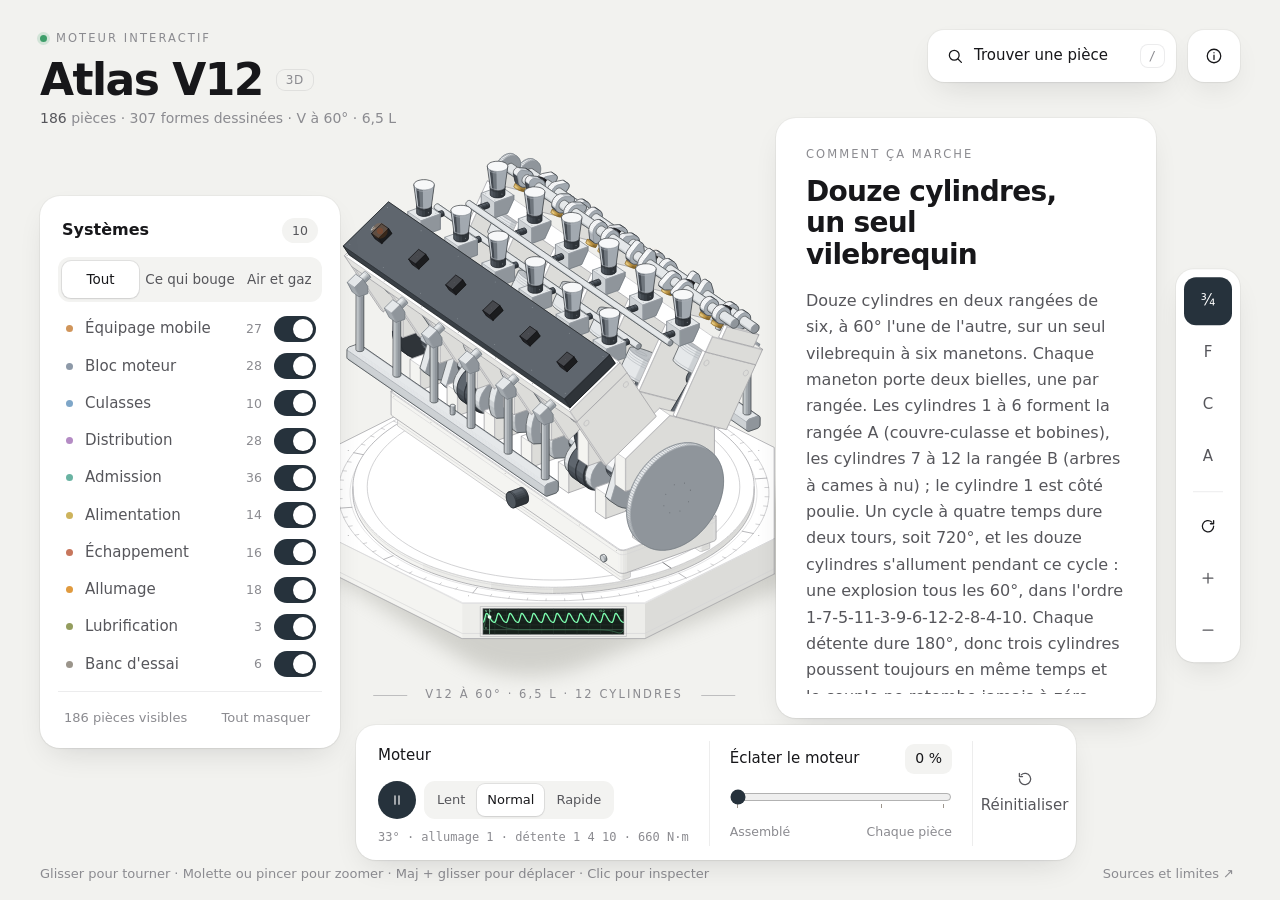
